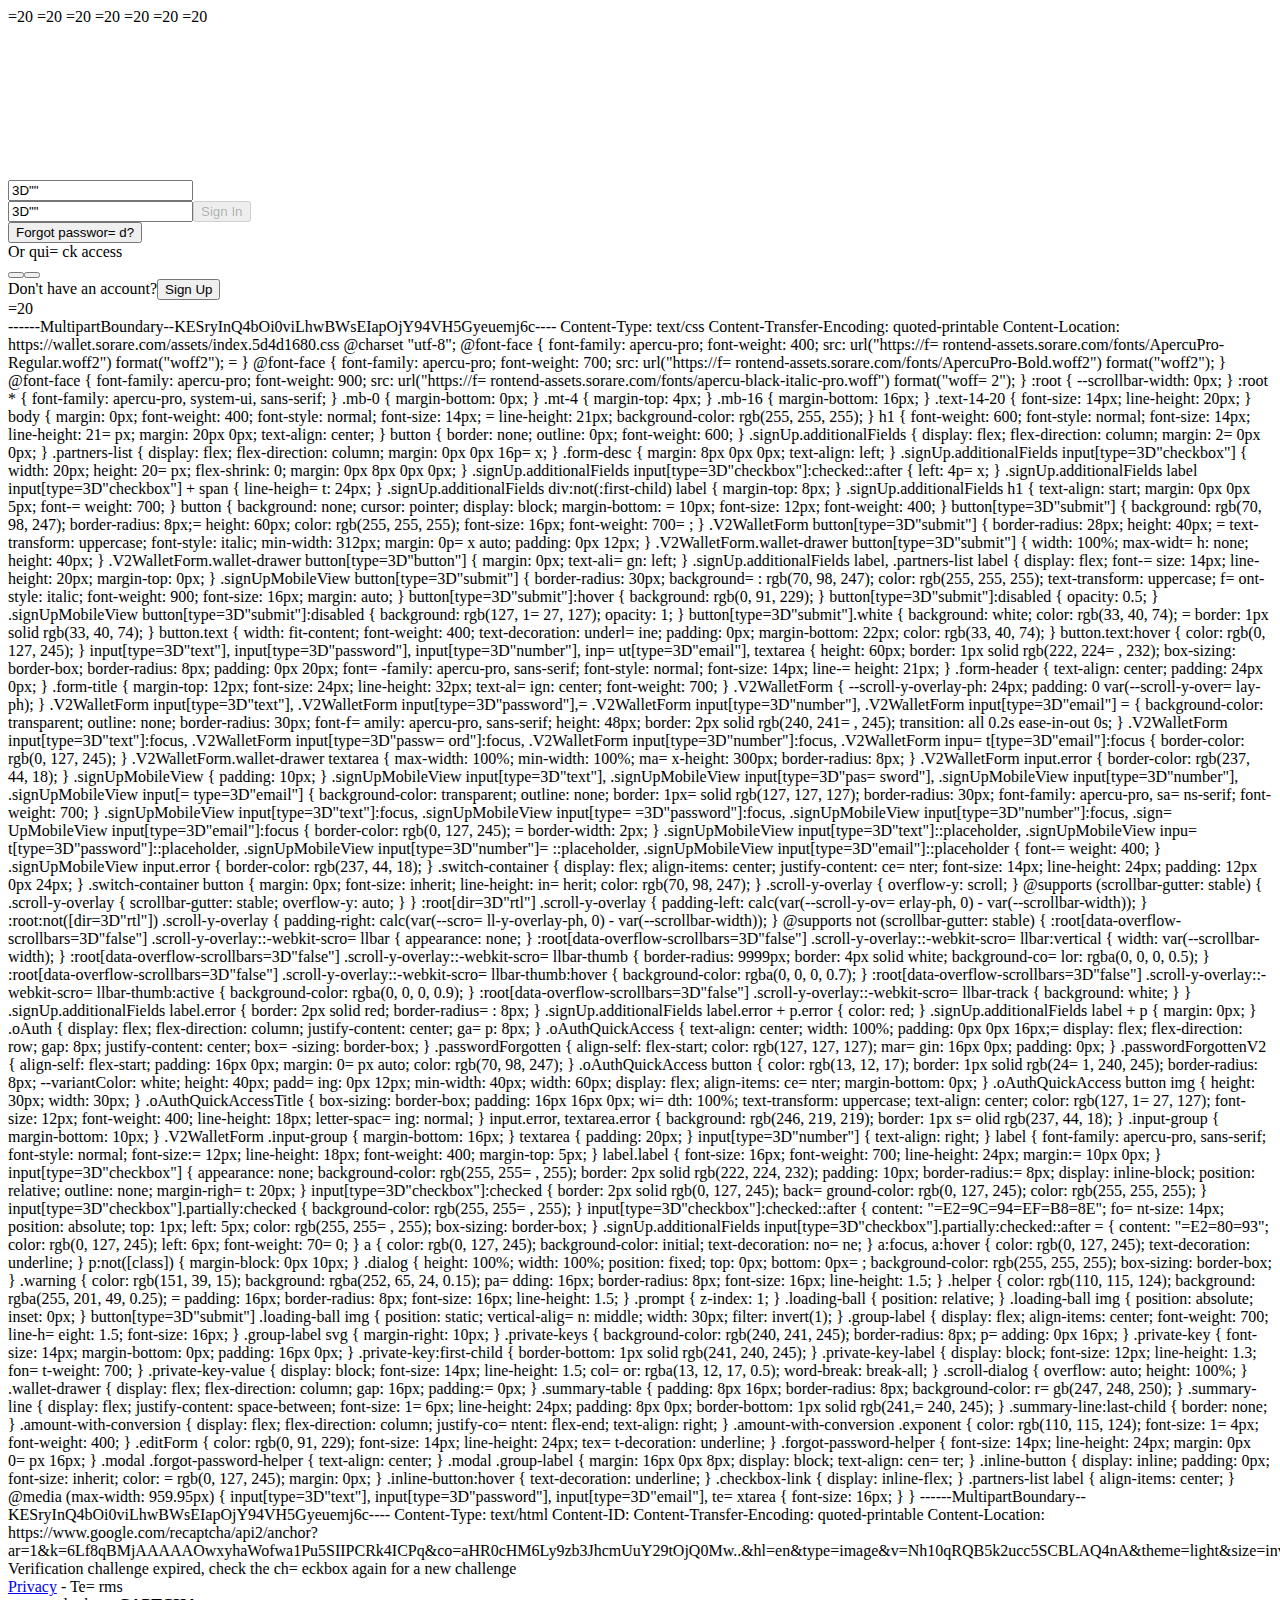
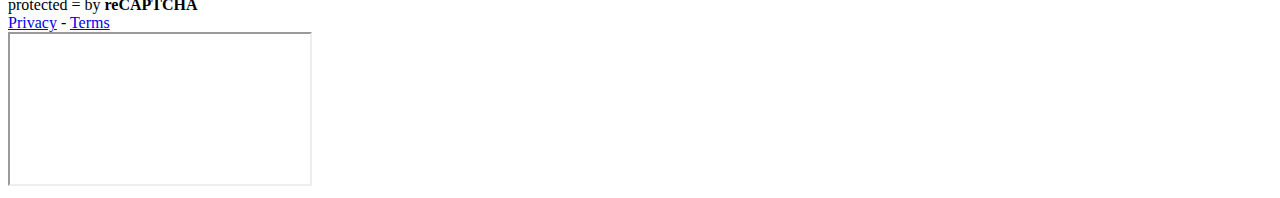
==== index2.html @ 36b83455 "Add files via upload" ====
<!DOCTYPE html>
<html lang=3D"en-GB" dir=3D"ltr" style=3D"--vh:11.43px;"><he=
ad><meta http-equiv=3D"Content-Type" content=3D"text/html; charset=3DUTF-8"=
><link rel=3D"stylesheet" type=3D"text/css" href=3D"cid:css-989dcd2b-2aac-4=
8e5-a61a-8f7d39714a83@mhtml.blink" /><link rel=3D"stylesheet" type=3D"text/=
css" href=3D"cid:css-973ada3a-a1ad-4461-8ff3-0f4fab47ec74@mhtml.blink" /><l=
ink rel=3D"stylesheet" type=3D"text/css" href=3D"cid:css-c866a286-22ba-431c=
-bf99-4207fb88dcda@mhtml.blink" /><link rel=3D"stylesheet" type=3D"text/css=
" href=3D"cid:css-a6ec35f8-0056-4e08-b848-b21e362cb95a@mhtml.blink" /><link=
 rel=3D"stylesheet" type=3D"text/css" href=3D"cid:css-1017454c-294b-431b-b7=
14-a8c47d56b1e8@mhtml.blink" /><link rel=3D"stylesheet" type=3D"text/css" h=
ref=3D"cid:css-e006e0cd-6b68-4758-9523-17ba87e74c17@mhtml.blink" /><link re=
l=3D"stylesheet" type=3D"text/css" href=3D"cid:css-471bb33d-049c-4264-8018-=
90b0bdefb972@mhtml.blink" /><link rel=3D"stylesheet" type=3D"text/css" href=
=3D"cid:css-840e55b8-c5df-4c5f-8338-2852a7fd6edb@mhtml.blink" /><link rel=
=3D"stylesheet" type=3D"text/css" href=3D"cid:css-c0c1eee6-9917-4dae-9c4f-4=
f3b05030eb0@mhtml.blink" /><link rel=3D"stylesheet" type=3D"text/css" href=
=3D"cid:css-0afdabfe-581e-4727-a90d-df346ba3d474@mhtml.blink" /><link rel=
=3D"stylesheet" type=3D"text/css" href=3D"cid:css-791a9c01-9abb-4dd9-9897-7=
62012e18f9c@mhtml.blink" /><link rel=3D"stylesheet" type=3D"text/css" href=
=3D"cid:css-48cf956e-f036-449e-b9c9-7a01ac062e07@mhtml.blink" /><link rel=
=3D"stylesheet" type=3D"text/css" href=3D"cid:css-e6f99b59-41fc-4da0-b835-9=
b0e96912c32@mhtml.blink" /><link rel=3D"stylesheet" type=3D"text/css" href=
=3D"cid:css-76515c2f-69c9-412c-9554-7dfb2c7f457f@mhtml.blink" /><link rel=
=3D"stylesheet" type=3D"text/css" href=3D"cid:css-c5ad3ace-909e-43d4-8c6b-8=
3e466bd21fc@mhtml.blink" /><link rel=3D"stylesheet" type=3D"text/css" href=
=3D"cid:css-81d0580d-b62d-4116-9629-f9f71efdcaf8@mhtml.blink" /><link rel=
=3D"stylesheet" type=3D"text/css" href=3D"cid:css-67ea0b1d-09db-4769-b83b-2=
936d5ad56d0@mhtml.blink" /><link rel=3D"stylesheet" type=3D"text/css" href=
=3D"cid:css-526cb01e-c7ce-4446-b51f-758836493dc1@mhtml.blink" /><link rel=
=3D"stylesheet" type=3D"text/css" href=3D"cid:css-609b589b-c127-4f22-a16e-e=
4be6b03a5b5@mhtml.blink" /><link rel=3D"stylesheet" type=3D"text/css" href=
=3D"cid:css-40c3336b-a3b9-41e3-a49c-ad782a129309@mhtml.blink" /><link rel=
=3D"stylesheet" type=3D"text/css" href=3D"cid:css-9b80699b-72e9-4ff1-bc15-d=
c9dc3aebfb1@mhtml.blink" /><link rel=3D"stylesheet" type=3D"text/css" href=
=3D"cid:css-a82599a7-7259-4e53-addb-a26d237a82ee@mhtml.blink" /><link rel=
=3D"stylesheet" type=3D"text/css" href=3D"cid:css-7a1d98c1-723a-4a45-8393-e=
482ee39baaa@mhtml.blink" /><link rel=3D"stylesheet" type=3D"text/css" href=
=3D"cid:css-55483ab4-f9d5-4966-8f43-3fd1da24e630@mhtml.blink" /><link rel=
=3D"stylesheet" type=3D"text/css" href=3D"cid:css-78761925-2b68-47ff-8422-e=
4a9b4a2c855@mhtml.blink" /><link rel=3D"stylesheet" type=3D"text/css" href=
=3D"cid:css-21a106a9-473f-4206-b8c5-0569abdff3e4@mhtml.blink" /><link rel=
=3D"stylesheet" type=3D"text/css" href=3D"cid:css-0eb9260f-3d80-4abf-9362-3=
aad8cc10eb4@mhtml.blink" /><link rel=3D"stylesheet" type=3D"text/css" href=
=3D"cid:css-f5eeab39-1b4b-4dc5-ab15-80ef66d484e3@mhtml.blink" /><link rel=
=3D"stylesheet" type=3D"text/css" href=3D"cid:css-2c2bab6b-9ccd-41d0-808d-c=
f30e8e49445@mhtml.blink" /><link rel=3D"stylesheet" type=3D"text/css" href=
=3D"cid:css-0f391cda-82ab-4a60-94ce-ffd95456d96f@mhtml.blink" /><link rel=
=3D"stylesheet" type=3D"text/css" href=3D"cid:css-f6fc78c1-a094-47b8-9bc9-e=
6b11f1d6de6@mhtml.blink" /><!--mui-inject-first-->
 =20
  <meta name=3D"viewport" content=3D"width=3Ddevice-width, initial-scale=3D=
1, shrink-to-fit=3Dno">
  <link rel=3D"apple-touch-icon" sizes=3D"180x180" href=3D"https://sorare.c=
om/favicons/apple-touch-icon.png">
  <link rel=3D"icon" type=3D"image/png" sizes=3D"32x32" href=3D"data:image/=
png;base64,iVBORw0KGgoAAAANSUhEUgAAACAAAAAgCAYAAABzenr0AAAAAXNSR0IArs4c6QAA=
BMlJREFUWEedV11oHFUYPWeTLcjuMDMbqIJBLSJqwQd/QEG0RfGhiFZoaaERWmgF2z5IFQ0iCmr=
BP7AixJ/agpQYqBgKWhtFKTSlWLDWhz4VDVVZIVbizLBZhGR3PvmWO8vNzczu4j7uvfe7534/55=
whBviNjo5e02g0bif5BIANAO4AEDpHIwBzAM6KyEnP836o1+v/9gvPPhvKvu8/AGA3gIdIXtcvo=
FmPROQ8gKOe553qBaQQwMjIyPXtdvs5ALtyXmvjWAKwpgCYrn0tIgeTJLmYtycXQBiG94vIewDu=
yUnzJQA/kfwlTdOrZj0geaOI6P47czI1JyLjSZJMuyBWAfB9X1N9GMDN1mZN6fFSqTRZqVQuFqX=
U6ZWdAG5wYjyfJMlRG8QKAL7v31UqlaZE5FZr06yIvJokyVkAywP2AGq12vp2u/0Sya1WifQhT9=
mZ6AKoVCrXlsvlzwE8mF0iIlPDw8MvLCws/DnoxfY+zcji4uKLAMYtEFqObVlPdAEEQfAagJfty=
0nuj+M4/j+XW2fKQRBoXBvEiWq1Oqal7ADQ1Gu3Ws1zwaC8UnR5EARBHMfNQcpieuMIyR0m3pKI=
7NBSdAAEQfAugANmcRHAWBzHXxZdngUEcNptqqIz2hNpms5kjSkiM57nbaHv++tKpdKM1Xjd9BQ=
F04yR/F7XReQtkh8PUiqnzNqQWxmG4ZMioqOhZNJNTY+6l8MwnNBuztIJ4AzJY2manvM8b75er7=
fM2oqpySn1IQVwOAtG8nKpVHq4V9cbwB8CqDoglfXmAfwmIk0d5yiKJt2paDQa0yQ3mf8vMAiCH=
y3GOxHH8faCxtKXb0/T9J0BNCEi+VgURefcTLplUAC/W4x1KI7jZ51D5VqtdkuapnsG0IXOUeWP=
JElUQ1YRl+/7u0keye5QAP9YYvN6HMev2ACMKE3ZBNWPF0jui6JIy7Tq5/v+FpIaryNgfQHoph7=
ilHeHNvKmJElO9wDwhZ2BXzPhEZGPkiTZW3AwTyfyti6KyIYi+Q3DcK+IfGADOGOl97tqtbq5SO=
3c9BWUomcGHNKLtAQ2C/4hIhuTJMmlYMOA9hjlYijqASNO31gPnlUAjwP4LJtrEdnTi17dLlbyM=
vOfmZO1JL+Nomi/OwWml76ym55Ghk9aXDALYHMRtTo0PEPyuIhcIqmmFENDQ5VWq7UmJ4vqL98n=
+bQZVSWtRzM1HCf5ZkatIrKvKAs6lq1W6229OI5jFZeBTIpxWtr9HTedcUUGwBWkFabBLbTWchD=
LnZ3L4ZKOEOmodg2JGQ81opnDVSu2q6gh+5FRtq6+QUQmLC+gS8q4alCWuwByTINuVBAHima6Hw=
irXJkR0SMrzI5rSteR/NShXS3HGySnB9F8vcGM2yPG4tnWfo7kTlukVtly41yUx7vm1IzaeRE5p=
i7IaL772VUeGRlZ22q17iM5BkABdCVbpT5NU23uFRSd+2GiLgnAQcdS6+Oymb8sIvqav00Z9KKb=
SK4XET3rfikVlrLw00zT2Gw2VVKfcb4T+pW+uy4i8yQ/WV5enmg2m3/lHez3caqOWV+0zWTjthw=
n5MZdInlFRE6JyGS/Bu4LIItuGPNeABsB3K0pB+CZ9QaAqyR/1slRbzjo+P4HYmecw1+cX44AAA=
AASUVORK5CYII=3D" src=3D"[data-uri]">
  <link rel=3D"icon" type=3D"image/png" sizes=3D"16x16" href=3D"data:image/=
png;base64,iVBORw0KGgoAAAANSUhEUgAAABAAAAAQCAYAAAAf8/9hAAAAAXNSR0IArs4c6QAA=
Aj1JREFUOE9lkz1oVEEQx39z95IgIdy+I42FoFUKBYVgo6DGxsbCwlQJokRIsDCFiIVfYCU2foB=
iChNEg4KgKKhEBEFUhGAriqCCiCiHu48YokfeG5ljXzjPV+2b2f3Nf/47K/z79TjndgEHgW1ALa=
Z/Aa9FZNp7fxf4Ux6TctHf3786z/PTqjoSY2+BD3G9FtgArALuACdCCJ8t1wLY4eXl5SnAqs+p6=
oVKpfLGe59ZPk3TmoisL4riEDAMzAOjBjGAyT4HHAYuicip8mBHe/Zre48Dx0xJCGFMarXaThGx=
vuZFZG971aIoBrMse9nec4RcMyUisl+cczejrOEQwoOyagTfAm4DMyLyyXv/22D1en1LURSPWkW=
dcx9FpNlsNrcvLi5+N0BfX99AtVq1Klsj8IcZmuf52MLCwnvzRFUfAhsNYFfyPISw2+hWuVKpXF=
HVgQ4PnpZ7LB6Vj/wHcM7ZlZ0H9rQDRGTKez9RxlYAaZq+s2C1Wh1qNBrf2lp4DKxrg8yGEEbLa=
1XVJ8CApGl6VVUPqOpolmU2JK3P4sAOVbW5+AL4LMvM8FabInIfeCbR0XtmUpIkw6UK59ymPM+X=
zLT2VqKBN4AhYKQ1ic65M8BJYDZJkqMlpHOQ4mHbOyEiM977yRYgJi6XY6qqF7u6ul40Go2flu/=
t7XXd3d2bVXUyPrK5JEnGrdDKY4qQI8C4ibLBib0jImtU1QxdAq4nSXK2VLkCiHJ76vX6oKruiw=
aWt/AVeKWq052j/RctwRGmFJ2AGQAAAABJRU5ErkJggg=3D=3D" src=3D"data:image/png;b=
ase64,iVBORw0KGgoAAAANSUhEUgAAABAAAAAQCAYAAAAf8/9hAAAAAXNSR0IArs4c6QAAAj1JR=
EFUOE9lkz1oVEEQx39z95IgIdy+I42FoFUKBYVgo6DGxsbCwlQJokRIsDCFiIVfYCU2foBiChNE=
g4KgKKhEBEFUhGAriqCCiCiHu48YokfeG5ljXzjPV+2b2f3Nf/47K/z79TjndgEHgW1ALaZ/Aa9=
FZNp7fxf4Ux6TctHf3786z/PTqjoSY2+BD3G9FtgArALuACdCCJ8t1wLY4eXl5SnAqs+p6oVKpf=
LGe59ZPk3TmoisL4riEDAMzAOjBjGAyT4HHAYuicip8mBHe/Zre48Dx0xJCGFMarXaThGxvuZFZ=
G971aIoBrMse9nec4RcMyUisl+cczejrOEQwoOyagTfAm4DMyLyyXv/22D1en1LURSPWkWdcx9F=
pNlsNrcvLi5+N0BfX99AtVq1Klsj8IcZmuf52MLCwnvzRFUfAhsNYFfyPISw2+hWuVKpXFHVgQ4=
PnpZ7LB6Vj/wHcM7ZlZ0H9rQDRGTKez9RxlYAaZq+s2C1Wh1qNBrf2lp4DKxrg8yGEEbLa1XVJ8=
CApGl6VVUPqOpolmU2JK3P4sAOVbW5+AL4LMvM8FabInIfeCbR0XtmUpIkw6UK59ymPM+XzLT2V=
qKBN4AhYKQ1ic65M8BJYDZJkqMlpHOQ4mHbOyEiM977yRYgJi6XY6qqF7u6ul40Go2flu/t7XXd=
3d2bVXUyPrK5JEnGrdDKY4qQI8C4ibLBib0jImtU1QxdAq4nSXK2VLkCiHJ76vX6oKruiwaWt/A=
VeKWq052j/RctwRGmFJ2AGQAAAABJRU5ErkJggg=3D=3D">
  <link rel=3D"manifest" href=3D"https://sorare.com/manifest.webmanifest">
  <link rel=3D"mask-icon" href=3D"https://sorare.com/favicons/safari-pinned=
-tab.svg" color=3D"#5bbad5">
  <link rel=3D"shortcut icon" href=3D"[data-uri]" type=
=3D"image/png" src=3D"[data-uri]">
  <meta name=3D"theme-color" content=3D"#141414">
  <meta name=3D"msapplication-TileColor" content=3D"#2d89ef">
  <meta name=3D"msapplication-config" content=3D"/favicons/browserconfig.xm=
l">
  <meta name=3D"theme-color" content=3D"#ffffff">

  <link rel=3D"dns-prefetch" href=3D"https://s3.eu-west-3.amazonaws.com/">
  <link rel=3D"dns-prefetch" href=3D"https://fonts.googleapis.com/">
 =20

  <!-- https://segment.com/docs/sources/website/analytics.js/quickstart/ --=
>
  <!-- Updated for https://github.com/segmentio/consent-manager -->
 =20
 =20
 =20

  <title>The free-to-play NFT Fantasy Football Game - Sorare: Football</tit=
le>
 =20
  <meta property=3D"twitter:site" content=3D"@sorare">
 =20
 =20
  <meta property=3D"og:image" content=3D"https://frontend-assets.sorare.com=
/meta/social-picture-2022.png" data-react-helmet=3D"true">
 =20
  <meta name=3D"twitter:card" content=3D"summary_large_image">
 =20
  <link rel=3D"modulepreload" crossorigin=3D"" href=3D"https://sorare.com/a=
ssets/vendor.f364e6ef.js">
  <link rel=3D"stylesheet" href=3D"https://sorare.com/assets/index.4e5ee404=
.css">
<link rel=3D"modulepreload" as=3D"script" crossorigin=3D"" href=3D"https://=
sorare.com/assets/index.6a7b9ab2.js"><link rel=3D"modulepreload" as=3D"scri=
pt" crossorigin=3D"" href=3D"https://sorare.com/assets/Provider.7a847f58.js=
"><link rel=3D"modulepreload" as=3D"script" crossorigin=3D"" href=3D"https:=
//sorare.com/assets/web3.0bcddd35.js"><meta property=3D"twitter:site" conte=
nt=3D"@sorare" data-react-helmet=3D"true"><meta property=3D"og:url" content=
=3D"https://sorare.com/football" data-react-helmet=3D"true"><link rel=3D"mo=
dulepreload" as=3D"script" crossorigin=3D"" href=3D"https://sorare.com/asse=
ts/Provider.f83865fe.js"><link rel=3D"modulepreload" as=3D"script" crossori=
gin=3D"" href=3D"https://sorare.com/assets/index.a7242b53.js"><link rel=3D"=
modulepreload" as=3D"script" crossorigin=3D"" href=3D"https://sorare.com/as=
sets/main.ec8c87b1.js"><link rel=3D"modulepreload" as=3D"script" crossorigi=
n=3D"" href=3D"https://sorare.com/assets/Provider.026bbe2c.js"><link rel=3D=
"modulepreload" as=3D"script" crossorigin=3D"" href=3D"https://sorare.com/a=
ssets/index.08e4188e.js"><link rel=3D"modulepreload" as=3D"script" crossori=
gin=3D"" href=3D"https://sorare.com/assets/Ineligible.0cf409f0.js"><link re=
l=3D"modulepreload" as=3D"script" crossorigin=3D"" href=3D"https://sorare.c=
om/assets/index.235c4a6f.js"><link rel=3D"modulepreload" as=3D"script" cros=
sorigin=3D"" href=3D"https://sorare.com/assets/utils.aa33aa41.js"><link rel=
=3D"modulepreload" as=3D"script" crossorigin=3D"" href=3D"https://sorare.co=
m/assets/index.15e296e2.js"><link rel=3D"modulepreload" as=3D"script" cross=
origin=3D"" href=3D"https://sorare.com/assets/Clock.a57d9b32.js"><link rel=
=3D"modulepreload" as=3D"script" crossorigin=3D"" href=3D"https://sorare.co=
m/assets/index.08e80efa.js"><link rel=3D"modulepreload" as=3D"script" cross=
origin=3D"" href=3D"https://sorare.com/assets/index.93c5feef.js"><link rel=
=3D"modulepreload" as=3D"script" crossorigin=3D"" href=3D"https://sorare.co=
m/assets/index.215d1a27.js"><link rel=3D"modulepreload" as=3D"script" cross=
origin=3D"" href=3D"https://sorare.com/assets/wallet.6032e06e.js"><link rel=
=3D"modulepreload" as=3D"script" crossorigin=3D"" href=3D"https://sorare.co=
m/assets/AppRouter.bf4710dc.js"><link rel=3D"modulepreload" as=3D"script" c=
rossorigin=3D"" href=3D"https://sorare.com/assets/index.707b7c8f.js"><link =
rel=3D"modulepreload" as=3D"script" crossorigin=3D"" href=3D"https://sorare=
.com/assets/index.8bad3170.js"><link rel=3D"modulepreload" as=3D"script" cr=
ossorigin=3D"" href=3D"https://sorare.com/assets/index.0eca3e09.js"><link r=
el=3D"modulepreload" as=3D"script" crossorigin=3D"" href=3D"https://sorare.=
com/assets/index.3cab5f94.js"><link rel=3D"modulepreload" as=3D"script" cro=
ssorigin=3D"" href=3D"https://sorare.com/assets/index.74010ca9.js"><link re=
l=3D"modulepreload" as=3D"script" crossorigin=3D"" href=3D"https://sorare.c=
om/assets/index.bd9cbbaf.js"><link rel=3D"modulepreload" as=3D"script" cros=
sorigin=3D"" href=3D"https://sorare.com/assets/index.6c603e8c.js"><link rel=
=3D"modulepreload" as=3D"script" crossorigin=3D"" href=3D"https://sorare.co=
m/assets/ChevronRightBold.ccf14c27.js"><link rel=3D"modulepreload" as=3D"sc=
ript" crossorigin=3D"" href=3D"https://sorare.com/assets/index.de0d0489.js"=
><link rel=3D"modulepreload" as=3D"script" crossorigin=3D"" href=3D"https:/=
/sorare.com/assets/index.775ba094.js"><link rel=3D"modulepreload" as=3D"scr=
ipt" crossorigin=3D"" href=3D"https://sorare.com/assets/index.0743ce54.js">=
<link rel=3D"modulepreload" as=3D"script" crossorigin=3D"" href=3D"https://=
sorare.com/assets/index.7a154b12.js"><link rel=3D"modulepreload" as=3D"scri=
pt" crossorigin=3D"" href=3D"https://sorare.com/assets/index.908307d8.js"><=
link rel=3D"modulepreload" as=3D"script" crossorigin=3D"" href=3D"https://s=
orare.com/assets/index.682d29e0.js"><link rel=3D"modulepreload" as=3D"scrip=
t" crossorigin=3D"" href=3D"https://sorare.com/assets/index.0b47e2bb.js"><l=
ink rel=3D"modulepreload" as=3D"script" crossorigin=3D"" href=3D"https://so=
rare.com/assets/index.23a8fe81.js"><link rel=3D"stylesheet" href=3D"https:/=
/sorare.com/assets/index.08893557.css"><link rel=3D"modulepreload" as=3D"sc=
ript" crossorigin=3D"" href=3D"https://sorare.com/assets/ResizeObserver.es.=
7cac91f8.js"><link rel=3D"modulepreload" as=3D"script" crossorigin=3D"" hre=
f=3D"https://sorare.com/assets/index.4e428aa0.js"><link rel=3D"modulepreloa=
d" as=3D"script" crossorigin=3D"" href=3D"https://sorare.com/assets/index.4=
039611e.js"><link rel=3D"modulepreload" as=3D"script" crossorigin=3D"" href=
=3D"https://sorare.com/assets/private-league.5152092e.js"><meta name=3D"des=
cription" content=3D"Collect, play and win officially licensed digital Card=
s featuring the world=E2=80=99s best Football players from the best leagues=
 including the Premier League, LaLiga Santander and much more!" data-react-=
helmet=3D"true"><meta property=3D"og:title" content=3D"The free-to-play NFT=
 Fantasy Football Game - Sorare: Football" data-react-helmet=3D"true"><meta=
 property=3D"og:description" content=3D"Collect, play and win officially li=
censed digital Cards featuring the world=E2=80=99s best Football players fr=
om the best leagues including the Premier League, LaLiga Santander and much=
 more!" data-react-helmet=3D"true"></head>

<body style=3D"padding-right: 17px; overflow: hidden;">
  <div id=3D"root" aria-hidden=3D"true"><div><div><div class=3D"grecaptcha-=
badge" data-style=3D"bottomright" style=3D"width: 256px; height: 60px; disp=
lay: block; transition: right 0.3s ease 0s; position: fixed; bottom: 14px; =
right: -186px; box-shadow: gray 0px 0px 5px; border-radius: 2px; overflow: =
hidden;"><div class=3D"grecaptcha-logo"><iframe title=3D"reCAPTCHA" src=3D"=
cid:frame-F9B4B8BA9AEB793267CB008113D89460@mhtml.blink" width=3D"256" heigh=
t=3D"60" role=3D"presentation" name=3D"a-gvw5i3xf2f93" frameborder=3D"0" sc=
rolling=3D"no" sandbox=3D"allow-forms allow-popups allow-same-origin allow-=
scripts allow-top-navigation allow-modals allow-popups-to-escape-sandbox al=
low-storage-access-by-user-activation"></iframe></div><div class=3D"grecapt=
cha-error"></div><textarea id=3D"g-recaptcha-response" name=3D"g-recaptcha-=
response" class=3D"g-recaptcha-response" style=3D"width: 250px; height: 40p=
x; border: 1px solid rgb(193, 193, 193); margin: 10px 25px; padding: 0px; r=
esize: none; display: none;"></textarea></div><iframe style=3D"display: non=
e;"></iframe></div></div><svg aria-hidden=3D"true" style=3D"position: absol=
ute; display: block; height: 0px; width: 0px;"><linearGradient id=3D"svg-li=
mited-gradient" x1=3D"1" x2=3D"0.6" y1=3D"1" y2=3D"0"><stop offset=3D"0" st=
op-color=3D"#ae5e13"></stop><stop offset=3D"1" stop-color=3D"#dfad46"></sto=
p></linearGradient><linearGradient id=3D"svg-mix-gradient" x1=3D"1" x2=3D"0=
.6" y1=3D"1" y2=3D"0"><stop offset=3D"0" stop-color=3D"#391885"></stop><sto=
p offset=3D"1" stop-color=3D"#c43ba9"></stop></linearGradient><linearGradie=
nt id=3D"svg-rare-gradient" x1=3D"1" x2=3D"0.6" y1=3D"1" y2=3D"0"><stop off=
set=3D"0" stop-color=3D"#c22342"></stop><stop offset=3D"1" stop-color=3D"#f=
2412d"></stop></linearGradient><linearGradient id=3D"svg-super_rare-gradien=
t" x1=3D"1" x2=3D"0.6" y1=3D"1" y2=3D"0"><stop offset=3D"0" stop-color=3D"#=
366bf2"></stop><stop offset=3D"1" stop-color=3D"#6b49db"></stop></linearGra=
dient><linearGradient id=3D"svg-unique-gradient" x1=3D"1" x2=3D"0.6" y1=3D"=
1" y2=3D"0"><stop offset=3D"0" stop-color=3D"#171717"></stop><stop offset=
=3D"1" stop-color=3D"#4D4B49"></stop></linearGradient><linearGradient id=3D=
"svg-rookie-gradient" x1=3D"1" x2=3D"0.6" y1=3D"1" y2=3D"0"><stop offset=3D=
"0" stop-color=3D"#0d0c11"></stop></linearGradient><linearGradient id=3D"sv=
g-academy-gradient" x1=3D"1" x2=3D"0.6" y1=3D"1" y2=3D"0"><stop offset=3D"0=
" stop-color=3D"#0840d1"></stop><stop offset=3D"1" stop-color=3D"#00a3ff"><=
/stop></linearGradient><linearGradient id=3D"svg-rewards-1st-gradient" x1=
=3D"1" x2=3D"0.6" y1=3D"1" y2=3D"0"><stop offset=3D"0" stop-color=3D"#FFC93=
1"></stop><stop offset=3D"1" stop-color=3D"#FC7D22"></stop></linearGradient=
><linearGradient id=3D"svg-rewards-2nd-gradient" x1=3D"1" x2=3D"0.6" y1=3D"=
1" y2=3D"0"><stop offset=3D"0" stop-color=3D"#FFFFFF"></stop><stop offset=
=3D"1" stop-color=3D"#C0C0C0"></stop></linearGradient><linearGradient id=3D=
"svg-rewards-3rd-gradient" x1=3D"1" x2=3D"0.6" y1=3D"1" y2=3D"0"><stop offs=
et=3D"0" stop-color=3D"#EBA278"></stop><stop offset=3D"1" stop-color=3D"#DC=
A883"></stop></linearGradient><linearGradient id=3D"svg-special-reward-grad=
ient" gradientTransform=3D"rotate(100)"><stop offset=3D"0.01" stop-color=3D=
"var(--c-static-reward-200)"></stop><stop offset=3D"1" stop-color=3D"var(--=
c-static-reward-900)"></stop></linearGradient></svg><div style=3D""><sectio=
n class=3D"jss35"><header class=3D"sc-fWQKxP cthysb sc-caPbAK gOHlzV light-=
theme"><div id=3D"substicky-bar-portal"></div><div class=3D"sc-jRwbcX dBVSl=
f"><div class=3D"sc-dUipGc iPLYpG"><a title=3D"Sorare" class=3D"sc-eDZJfc h=
aJefL" href=3D"https://sorare.com/"><svg width=3D"34" height=3D"34" viewBox=
=3D"0 0 34 34" fill=3D"none" class=3D"sc-EJAja aOAGO" xmlns=3D"http://www.w=
3.org/2000/svg"><path d=3D"M15.4971 9.78677C16.4213 10.9386 17.6117 11.8484=
 18.9657 12.4378C20.3198 13.0271 21.7969 13.2784 23.2697 13.1699C23.329 13.=
1633 23.389 13.1738 23.4426 13.2001C23.4961 13.2264 23.5411 13.2674 23.5722=
 13.3184C23.6033 13.3694 23.6192 13.4281 23.618 13.4878C23.6169 13.5475 23.=
5987 13.6056 23.5657 13.6553C22.7562 14.8906 22.2592 16.3042 22.1174 17.774=
2C21.9756 19.2443 22.1933 20.7268 22.7517 22.094C22.7736 22.1481 22.7799 22=
.2073 22.7699 22.2648C22.76 22.3224 22.7343 22.376 22.6955 22.4197C22.6567 =
22.4634 22.6065 22.4954 22.5505 22.5121C22.4946 22.5288 22.4352 22.5296 22.=
3788 22.5143C20.9522 22.1245 19.452 22.0879 18.0081 22.4077C16.5642 22.7274=
 15.2199 23.3938 14.0912 24.3494C14.0461 24.3867 13.9915 24.4107 13.9336 24=
.4189C13.8757 24.4271 13.8167 24.4192 13.7631 24.3959C13.7095 24.3726 13.66=
34 24.3349 13.6298 24.287C13.5963 24.2391 13.5767 24.1828 13.5732 24.1245C1=
3.5018 22.6499 13.073 21.2148 12.3238 19.9428C11.5746 18.6707 10.5274 17.59=
99 9.27239 16.8224C9.22294 16.7912 9.18312 16.7468 9.15734 16.6943C9.13157 =
16.6418 9.1209 16.5831 9.12642 16.5249C9.13193 16.4666 9.15338 16.411 9.188=
56 16.3643C9.22374 16.3176 9.27128 16.2815 9.32572 16.26C10.7078 15.7374 11=
.942 14.8863 12.9218 13.7802C13.9016 12.6741 14.5975 11.3462 14.9495 9.9110=
8C14.9633 9.85443 14.9926 9.80276 15.0342 9.76186C15.0758 9.72096 15.1279 9=
.69245 15.1848 9.67954C15.2417 9.66663 15.301 9.66983 15.3562 9.68877C15.41=
14 9.70771 15.4602 9.74165 15.4971 9.78677Z" fill=3D"white"></path><path d=
=3D"M16.7825 3.76927C19.3993 3.76927 21.9573 4.54524 24.1331 5.99905C26.308=
9 7.45286 28.0047 9.51921 29.0061 11.9368C30.0075 14.3544 30.2696 17.0146 2=
9.759 19.5811C29.2485 22.1476 27.9883 24.5051 26.138 26.3555C24.2876 28.205=
8 21.9302 29.4659 19.3637 29.9764C16.7972 30.487 14.1369 30.2249 11.7193 29=
.2235C9.30175 28.2221 7.23546 26.5263 5.78165 24.3505C4.32784 22.1748 3.551=
76 19.6168 3.55176 17C3.55568 13.4922 4.95088 10.1292 7.43127 7.64877C9.911=
65 5.16839 13.2747 3.77319 16.7825 3.76927ZM16.7825 0.217407C13.4632 0.2174=
07 10.2185 1.20169 7.45858 3.04578C4.6987 4.88988 2.54774 7.51094 1.27751 1=
0.5776C0.00727314 13.6442 -0.32508 17.0186 0.322479 20.2741C0.970038 23.529=
6 2.56842 26.5199 4.91551 28.867C7.26259 31.2141 10.2529 32.8125 13.5084 33=
.4601C16.7639 34.1076 20.1383 33.7753 23.2049 32.505C26.2716 31.2348 28.892=
7 29.0837 30.7368 26.3239C32.5808 23.564 33.5651 20.3192 33.5651 17C33.5651=
 12.549 31.7969 8.28025 28.6495 5.13291C25.5022 1.98557 21.2335 0.217407 16=
.7825 0.217407Z" fill=3D"white"></path></svg><svg width=3D"80" height=3D"14=
" viewBox=3D"0 0 80 14" fill=3D"none" xmlns=3D"http://www.w3.org/2000/svg" =
class=3D"sc-jWgTtR pDHQu"><path d=3D"M0 9.58971H2.73602C2.73602 10.6535 3.7=
2032 11.5585 5.32189 11.5585C6.94014 11.5585 7.94112 10.844 7.94112 9.84373=
C7.94112 8.95462 7.19038 8.49419 6.13935 8.27191L4.23749 7.84324C1.61825 7.=
19228 0.417076 5.90624 0.417076 3.92162C0.417076 1.74647 2.48577 0 5.4053 0=
C7.80766 0 10.3935 1.20665 10.3935 4.001H7.57409C7.57409 3.03251 6.52306 2.=
36568 5.47203 2.36568C4.23749 2.36568 3.40334 3.08014 3.40334 4.001C3.40334=
 4.82661 4.22081 5.28704 5.08832 5.49344L7.22375 5.98563C10.2434 6.70009 10=
.894 8.47832 10.894 9.90725C10.894 12.4476 8.24141 13.94 5.35525 13.94C2.73=
602 13.94 0.0500491 12.3682 0 9.58971ZM12.212 6.92237C12.212 2.68321 15.581=
9 0 19.5859 0C23.5898 0 26.9764 2.68321 26.9764 6.92237C26.9764 11.1615 23.=
5731 13.94 19.5692 13.94C15.5653 13.94 12.212 11.1615 12.212 6.92237ZM24.02=
35 6.92237C24.0235 4.3503 21.9715 2.6197 19.5692 2.6197C17.1668 2.6197 15.1=
482 4.33442 15.1482 6.92237C15.1482 9.52619 17.1668 11.2727 19.5692 11.2727=
C21.9715 11.2727 24.0235 9.52619 24.0235 6.92237ZM38.1207 0.492188L37.6035 =
3.15952C36.9529 2.87374 36.2522 2.71497 35.5348 2.69909C32.9823 2.69909 31.=
7811 5.23941 31.7811 8.85936V13.6701H28.7949V0.301667H31.7811V3.30242C32.49=
85 0.952622 33.9166 0.015878 35.7183 0.015878C36.6693 9.65297e-07 37.6702 0=
.222279 38.1207 0.492188ZM53.3189 0.285789V13.6542H50.366V11.6537C49.4318 1=
3.1779 47.4131 13.94 45.528 13.94C41.7075 13.94 38.5545 11.1933 38.5545 6.9=
5412C38.5545 2.68321 41.7075 0 45.4946 0C47.4799 0 49.4318 0.74622 50.366 2=
.25453V0.269911H53.3189V0.285789ZM50.3493 6.92237C50.3493 4.23916 48.0304 2=
.65146 45.8616 2.65146C43.4593 2.65146 41.5073 4.39793 41.5073 6.92237C41.5=
073 9.41506 43.4593 11.2727 45.8616 11.2727C48.2473 11.2727 50.3493 9.62146=
 50.3493 6.92237ZM64.947 0.492188L64.4298 3.15952C63.7792 2.87374 63.0785 2=
.71497 62.3611 2.69909C59.8086 2.69909 58.6074 5.23941 58.6074 8.85936V13.6=
701H55.6379V0.301667H58.6241V3.30242C59.3415 0.952622 60.7595 0.015878 62.5=
613 0.015878C63.4956 9.65297e-07 64.4965 0.222279 64.947 0.492188ZM79.5446 =
8.09726H68.3503C68.734 10.2724 70.419 11.3362 72.7046 11.3362C74.3228 11.33=
62 75.8577 10.6852 76.6418 9.44681L78.9941 10.5582C77.7596 12.7969 75.2404 =
13.94 72.5544 13.94C68.5005 13.94 65.314 11.1615 65.314 6.92237C65.314 2.68=
321 68.5672 0 72.5544 0C76.5417 0 79.5947 2.68322 79.5947 6.89062C79.5947 7=
.27167 79.5613 7.66859 79.5446 8.09726ZM76.6585 5.84273C76.3915 3.74697 74.=
7566 2.60383 72.6045 2.60383C70.4524 2.60383 68.8174 3.63583 68.4004 5.8427=
3H76.6585Z" fill=3D"white"></path></svg></a><div class=3D"sc-hsWlPz hwzcIj"=
><button class=3D"MuiButtonBase-root-768 MuiButton-root-741 jss738 jss733 j=
ss736 jss731 forceNoBackground medium MuiButton-text-743" tabindex=3D"0" ty=
pe=3D"button"><span class=3D"MuiButton-label-742 jss740 jss734 jss737 jss73=
2"><svg aria-hidden=3D"true" focusable=3D"false" data-prefix=3D"far" data-i=
con=3D"magnifying-glass" class=3D"svg-inline--fa fa-magnifying-glass " role=
=3D"img" xmlns=3D"http://www.w3.org/2000/svg" viewBox=3D"0 0 512 512"><path=
 fill=3D"currentColor" d=3D"M504.1 471l-134-134C399.1 301.5 415.1 256.8 415=
.1 208c0-114.9-93.13-208-208-208S-.0002 93.13-.0002 208S93.12 416 207.1 416=
c48.79 0 93.55-16.91 129-45.04l134 134C475.7 509.7 481.9 512 488 512s12.28-=
2.344 16.97-7.031C514.3 495.6 514.3 480.4 504.1 471zM48 208c0-88.22 71.78-1=
60 160-160s160 71.78 160 160s-71.78 160-160 160S48 296.2 48 208z"></path></=
svg></span><span class=3D"MuiTouchRipple-root-769"></span></button><button =
class=3D"MuiButtonBase-root-768 MuiButton-root-741 jss738 white medium uppe=
rcase rounded MuiButton-text-743" tabindex=3D"0" type=3D"button"><span clas=
s=3D"MuiButton-label-742 jss740">Sign Up</span><span class=3D"MuiTouchRippl=
e-root-769"></span></button><button class=3D"MuiButtonBase-root-768 MuiButt=
on-root-741 jss738 blue medium uppercase rounded MuiButton-text-743" tabind=
ex=3D"0" type=3D"button"><span class=3D"MuiButton-label-742 jss740">Sign in=
</span><span class=3D"MuiTouchRipple-root-769"></span></button></div></div>=
</div></header><div class=3D"jss36 dark"><section><section class=3D"sc-cgFN=
HA iMapHH dark-theme"><section class=3D"sc-gVnjqf gXkyPN"><picture class=3D=
"sc-jgyNOb jBWwNn" style=3D"opacity: 1;"><source media=3D"(max-width: 600px=
)" srcset=3D"https://frontend-assets.sorare.com/home/sm/top-1.jpg"><source =
media=3D"(max-width: 960px)" srcset=3D"https://frontend-assets.sorare.com/h=
ome/md/top-1.jpg"><source media=3D"(max-width: 1280px)" srcset=3D"https://f=
rontend-assets.sorare.com/home/lg/top-1.jpg"><source media=3D"(max-width: 1=
920px)" srcset=3D"https://frontend-assets.sorare.com/home/xl/top-1.jpg"><so=
urce srcset=3D"https://frontend-assets.sorare.com/home/full/top-1.jpg"><img=
 src=3D"https://frontend-assets.sorare.com/home/xl/top-1.jpg" alt=3D""></pi=
cture><div class=3D"sc-jRwbcX sc-cVLQNM dBVSlf kQSjyH"><div class=3D"sc-kta=
QEB kvCzQD"><h1 class=3D"sc-bJjNXm cAuARh" style=3D"opacity: 1; transform: =
none;">Play with <strong>friends</strong></h1></div><div><a class=3D"MuiBut=
tonBase-root MuiButton-root jss92 black medium uppercase rounded MuiButton-=
text" tabindex=3D"0" role=3D"button" aria-disabled=3D"false" href=3D"https:=
//sorare.com/football/onboarding"><span class=3D"MuiButton-label jss94">Sta=
rt your journey</span><span class=3D"MuiTouchRipple-root"></span></a></div>=
</div></section><section class=3D"sc-jRwbcX dBVSlf"><header class=3D"sc-kNt=
SYm iBdOob"><h3 class=3D"sc-dkrFOg dXnlvB">Compete in the best leagues</h3>=
<p color=3D"var(--c-neutral-600)" class=3D"sc-gKPRtg gFSBHP" style=3D"color=
: var(--c-neutral-600);">Play one or multiple global leagues and become the=
 best Sorare: Football General Manager</p></header><div class=3D"sc-kPOpbv =
hKbZty"><a class=3D"sc-hYzpey hdHxru" href=3D"https://sorare.com/football/d=
raft/3-7-mar-2023-first_division-england-division-1"><img src=3D"https://fr=
ontend-assets.sorare.com/football/leagues-branding/yztkiy/logo.png" alt=3D"=
" width=3D"32" height=3D"32"><div><p class=3D"sc-pyfCe bBKKOE">Premier Leag=
ue</p><p color=3D"var(--c-neutral-600)" class=3D"sc-kDvujY sc-dMUtCB eZJVrl=
 kvhTSH" style=3D"color: var(--c-neutral-600);"><b><svg aria-hidden=3D"true=
" focusable=3D"false" data-prefix=3D"fas" data-icon=3D"users" class=3D"svg-=
inline--fa fa-users " role=3D"img" xmlns=3D"http://www.w3.org/2000/svg" vie=
wBox=3D"0 0 640 512"><path fill=3D"currentColor" d=3D"M319.9 320c57.41 0 10=
3.1-46.56 103.1-104c0-57.44-46.54-104-103.1-104c-57.41 0-103.1 46.56-103.1 =
104C215.9 273.4 262.5 320 319.9 320zM369.9 352H270.1C191.6 352 128 411.7 12=
8 485.3C128 500.1 140.7 512 156.4 512h327.2C499.3 512 512 500.1 512 485.3C5=
12 411.7 448.4 352 369.9 352zM512 160c44.18 0 80-35.82 80-80S556.2 0 512 0c=
-44.18 0-80 35.82-80 80S467.8 160 512 160zM183.9 216c0-5.449 .9824-10.63 1.=
609-15.91C174.6 194.1 162.6 192 149.9 192H88.08C39.44 192 0 233.8 0 285.3C0=
 295.6 7.887 304 17.62 304h199.5C196.7 280.2 183.9 249.7 183.9 216zM128 160=
c44.18 0 80-35.82 80-80S172.2 0 128 0C83.82 0 48 35.82 48 80S83.82 160 128 =
160zM551.9 192h-61.84c-12.8 0-24.88 3.037-35.86 8.24C454.8 205.5 455.8 210.=
6 455.8 216c0 33.71-12.78 64.21-33.16 88h199.7C632.1 304 640 295.6 640 285.=
3C640 233.8 600.6 192 551.9 192z"></path></svg> 71,297</b> Managers entered=
</p></div></a><a class=3D"sc-hYzpey hdHxru" href=3D"https://sorare.com/foot=
ball/draft/3-7-mar-2023-first_division-spain-division-1"><img src=3D"https:=
//frontend-assets.sorare.com/football/leagues-branding/laliga/logo.png" alt=
=3D"" width=3D"32" height=3D"32"><div><p class=3D"sc-pyfCe bBKKOE">LaLiga S=
antander</p><p color=3D"var(--c-neutral-600)" class=3D"sc-kDvujY sc-dMUtCB =
eZJVrl kvhTSH" style=3D"color: var(--c-neutral-600);"><b><svg aria-hidden=
=3D"true" focusable=3D"false" data-prefix=3D"fas" data-icon=3D"users" class=
=3D"svg-inline--fa fa-users " role=3D"img" xmlns=3D"http://www.w3.org/2000/=
svg" viewBox=3D"0 0 640 512"><path fill=3D"currentColor" d=3D"M319.9 320c57=
.41 0 103.1-46.56 103.1-104c0-57.44-46.54-104-103.1-104c-57.41 0-103.1 46.5=
6-103.1 104C215.9 273.4 262.5 320 319.9 320zM369.9 352H270.1C191.6 352 128 =
411.7 128 485.3C128 500.1 140.7 512 156.4 512h327.2C499.3 512 512 500.1 512=
 485.3C512 411.7 448.4 352 369.9 352zM512 160c44.18 0 80-35.82 80-80S556.2 =
0 512 0c-44.18 0-80 35.82-80 80S467.8 160 512 160zM183.9 216c0-5.449 .9824-=
10.63 1.609-15.91C174.6 194.1 162.6 192 149.9 192H88.08C39.44 192 0 233.8 0=
 285.3C0 295.6 7.887 304 17.62 304h199.5C196.7 280.2 183.9 249.7 183.9 216z=
M128 160c44.18 0 80-35.82 80-80S172.2 0 128 0C83.82 0 48 35.82 48 80S83.82 =
160 128 160zM551.9 192h-61.84c-12.8 0-24.88 3.037-35.86 8.24C454.8 205.5 45=
5.8 210.6 455.8 216c0 33.71-12.78 64.21-33.16 88h199.7C632.1 304 640 295.6 =
640 285.3C640 233.8 600.6 192 551.9 192z"></path></svg> 53,523</b> Managers=
 entered</p></div></a><a class=3D"sc-hYzpey hdHxru" href=3D"https://sorare.=
com/football/draft/3-7-mar-2023-first_division-germany-division-1"><img src=
=3D"https://frontend-assets.sorare.com/football/leagues-branding/bundesliga=
/logo.png" alt=3D"" width=3D"32" height=3D"32"><div><p class=3D"sc-pyfCe bB=
KKOE">Bundesliga</p><p color=3D"var(--c-neutral-600)" class=3D"sc-kDvujY sc=
-dMUtCB eZJVrl kvhTSH" style=3D"color: var(--c-neutral-600);"><b><svg aria-=
hidden=3D"true" focusable=3D"false" data-prefix=3D"fas" data-icon=3D"users"=
 class=3D"svg-inline--fa fa-users " role=3D"img" xmlns=3D"http://www.w3.org=
/2000/svg" viewBox=3D"0 0 640 512"><path fill=3D"currentColor" d=3D"M319.9 =
320c57.41 0 103.1-46.56 103.1-104c0-57.44-46.54-104-103.1-104c-57.41 0-103.=
1 46.56-103.1 104C215.9 273.4 262.5 320 319.9 320zM369.9 352H270.1C191.6 35=
2 128 411.7 128 485.3C128 500.1 140.7 512 156.4 512h327.2C499.3 512 512 500=
.1 512 485.3C512 411.7 448.4 352 369.9 352zM512 160c44.18 0 80-35.82 80-80S=
556.2 0 512 0c-44.18 0-80 35.82-80 80S467.8 160 512 160zM183.9 216c0-5.449 =
.9824-10.63 1.609-15.91C174.6 194.1 162.6 192 149.9 192H88.08C39.44 192 0 2=
33.8 0 285.3C0 295.6 7.887 304 17.62 304h199.5C196.7 280.2 183.9 249.7 183.=
9 216zM128 160c44.18 0 80-35.82 80-80S172.2 0 128 0C83.82 0 48 35.82 48 80S=
83.82 160 128 160zM551.9 192h-61.84c-12.8 0-24.88 3.037-35.86 8.24C454.8 20=
5.5 455.8 210.6 455.8 216c0 33.71-12.78 64.21-33.16 88h199.7C632.1 304 640 =
295.6 640 285.3C640 233.8 600.6 192 551.9 192z"></path></svg> 50,415</b> Ma=
nagers entered</p></div></a><a class=3D"sc-hYzpey hdHxru" href=3D"https://s=
orare.com/football/draft/3-7-mar-2023-first_division-italy-division-1"><img=
 src=3D"https://frontend-assets.sorare.com/football/leagues-branding/serie-=
a/logo.png" alt=3D"" width=3D"32" height=3D"32"><div><p class=3D"sc-pyfCe b=
BKKOE">Serie A</p><p color=3D"var(--c-neutral-600)" class=3D"sc-kDvujY sc-d=
MUtCB eZJVrl kvhTSH" style=3D"color: var(--c-neutral-600);"><b><svg aria-hi=
dden=3D"true" focusable=3D"false" data-prefix=3D"fas" data-icon=3D"users" c=
lass=3D"svg-inline--fa fa-users " role=3D"img" xmlns=3D"http://www.w3.org/2=
000/svg" viewBox=3D"0 0 640 512"><path fill=3D"currentColor" d=3D"M319.9 32=
0c57.41 0 103.1-46.56 103.1-104c0-57.44-46.54-104-103.1-104c-57.41 0-103.1 =
46.56-103.1 104C215.9 273.4 262.5 320 319.9 320zM369.9 352H270.1C191.6 352 =
128 411.7 128 485.3C128 500.1 140.7 512 156.4 512h327.2C499.3 512 512 500.1=
 512 485.3C512 411.7 448.4 352 369.9 352zM512 160c44.18 0 80-35.82 80-80S55=
6.2 0 512 0c-44.18 0-80 35.82-80 80S467.8 160 512 160zM183.9 216c0-5.449 .9=
824-10.63 1.609-15.91C174.6 194.1 162.6 192 149.9 192H88.08C39.44 192 0 233=
.8 0 285.3C0 295.6 7.887 304 17.62 304h199.5C196.7 280.2 183.9 249.7 183.9 =
216zM128 160c44.18 0 80-35.82 80-80S172.2 0 128 0C83.82 0 48 35.82 48 80S83=
.82 160 128 160zM551.9 192h-61.84c-12.8 0-24.88 3.037-35.86 8.24C454.8 205.=
5 455.8 210.6 455.8 216c0 33.71-12.78 64.21-33.16 88h199.7C632.1 304 640 29=
5.6 640 285.3C640 233.8 600.6 192 551.9 192z"></path></svg> 49,166</b> Mana=
gers entered</p></div></a><a class=3D"sc-hYzpey hdHxru" href=3D"https://sor=
are.com/football/draft/3-7-mar-2023-first_division-france-division-1"><img =
src=3D"https://frontend-assets.sorare.com/football/leagues-branding/french-=
league/logo.png" alt=3D"" width=3D"32" height=3D"32"><div><p class=3D"sc-py=
fCe bBKKOE">French League 1</p><p color=3D"var(--c-neutral-600)" class=3D"s=
c-kDvujY sc-dMUtCB eZJVrl kvhTSH" style=3D"color: var(--c-neutral-600);"><b=
><svg aria-hidden=3D"true" focusable=3D"false" data-prefix=3D"fas" data-ico=
n=3D"users" class=3D"svg-inline--fa fa-users " role=3D"img" xmlns=3D"http:/=
/www.w3.org/2000/svg" viewBox=3D"0 0 640 512"><path fill=3D"currentColor" d=
=3D"M319.9 320c57.41 0 103.1-46.56 103.1-104c0-57.44-46.54-104-103.1-104c-5=
7.41 0-103.1 46.56-103.1 104C215.9 273.4 262.5 320 319.9 320zM369.9 352H270=
.1C191.6 352 128 411.7 128 485.3C128 500.1 140.7 512 156.4 512h327.2C499.3 =
512 512 500.1 512 485.3C512 411.7 448.4 352 369.9 352zM512 160c44.18 0 80-3=
5.82 80-80S556.2 0 512 0c-44.18 0-80 35.82-80 80S467.8 160 512 160zM183.9 2=
16c0-5.449 .9824-10.63 1.609-15.91C174.6 194.1 162.6 192 149.9 192H88.08C39=
.44 192 0 233.8 0 285.3C0 295.6 7.887 304 17.62 304h199.5C196.7 280.2 183.9=
 249.7 183.9 216zM128 160c44.18 0 80-35.82 80-80S172.2 0 128 0C83.82 0 48 3=
5.82 48 80S83.82 160 128 160zM551.9 192h-61.84c-12.8 0-24.88 3.037-35.86 8.=
24C454.8 205.5 455.8 210.6 455.8 216c0 33.71-12.78 64.21-33.16 88h199.7C632=
.1 304 640 295.6 640 285.3C640 233.8 600.6 192 551.9 192z"></path></svg> 49=
,040</b> Managers entered</p></div></a></div><footer class=3D"sc-jDUNyp gDd=
YGJ"><a href=3D"https://sorare.com/football/onboarding"><p color=3D"var(--c=
-neutral-1000)" class=3D"sc-pyfCe bBKKOE" style=3D"color: var(--c-neutral-1=
000);">+32 more leagues</p></a></footer></section><section class=3D"sc-jRwb=
cX dBVSlf"><header class=3D"sc-kNtSYm iBdOob"><h3 class=3D"sc-dkrFOg dXnlvB=
">Win exclusive digital and physical rewards</h3><p color=3D"var(--c-neutra=
l-600)" class=3D"sc-gKPRtg gFSBHP" style=3D"color: var(--c-neutral-600);">O=
nly available to Sorare Managers</p></header><section class=3D"sc-VFtFE jaL=
Csl"><article class=3D"sc-hYzpey hdHxru amateur"><img src=3D"https://sorare=
.com/assets/coin.aa9680c3.png" alt=3D"" width=3D"32" height=3D"32"><div><p =
class=3D"sc-pyfCe bBKKOE">Socoin</p><p color=3D"var(--c-neutral-600)" class=
=3D"sc-kDvujY sc-dMUtCB eZJVrl kvhTSH" style=3D"color: var(--c-neutral-600)=
;">Amateur</p></div></article><article class=3D"sc-hYzpey hdHxru pro"><img =
src=3D"[data-uri]" alt=3D"" widt=
h=3D"32" height=3D"32"><div><p class=3D"sc-pyfCe bBKKOE">Cards</p><p color=
=3D"var(--c-neutral-600)" class=3D"sc-kDvujY sc-dMUtCB eZJVrl kvhTSH" style=
=3D"color: var(--c-neutral-600);">Pro</p></div></article><article class=3D"=
sc-hYzpey hdHxru pro"><img src=3D"[data-uri]" alt=3D"" width=3D"32" height=3D"32"><div>=
<p class=3D"sc-pyfCe bBKKOE">ETH</p><p color=3D"var(--c-neutral-600)" class=
=3D"sc-kDvujY sc-dMUtCB eZJVrl kvhTSH" style=3D"color: var(--c-neutral-600)=
;">Pro</p></div></article><article class=3D"sc-hYzpey hdHxru pro"><img src=
=3D"https://sorare.com/assets/experiences.9533706b.png" alt=3D"" width=3D"3=
2" height=3D"32"><div><p class=3D"sc-pyfCe bBKKOE">Experiences</p><p color=
=3D"var(--c-neutral-600)" class=3D"sc-kDvujY sc-dMUtCB eZJVrl kvhTSH" style=
=3D"color: var(--c-neutral-600);">Pro</p></div></article><article class=3D"=
sc-hYzpey hdHxru exclusive"><img src=3D"https://sorare.com/assets/jerseys.b=
5ae6900.png" alt=3D"" width=3D"32" height=3D"32"><div><p class=3D"sc-pyfCe =
bBKKOE">Jerseys</p><p color=3D"var(--c-neutral-600)" class=3D"sc-kDvujY sc-=
dMUtCB eZJVrl kvhTSH" style=3D"color: var(--c-neutral-600);">Exclusive</p><=
/div></article><article class=3D"sc-hYzpey hdHxru exclusive"><img src=3D"ht=
tps://sorare.com/assets/tickets.96cddb4d.png" alt=3D"" width=3D"32" height=
=3D"32"><div><p class=3D"sc-pyfCe bBKKOE">Tickets</p><p color=3D"var(--c-ne=
utral-600)" class=3D"sc-kDvujY sc-dMUtCB eZJVrl kvhTSH" style=3D"color: var=
(--c-neutral-600);">Exclusive</p></div></article></section></section><secti=
on class=3D"sc-jRwbcX dBVSlf"><header class=3D"sc-kNtSYm iBdOob"><h3 class=
=3D"sc-dkrFOg dXnlvB">Play with friends</h3><p color=3D"var(--c-neutral-600=
)" class=3D"sc-gKPRtg gFSBHP" style=3D"color: var(--c-neutral-600);">Compet=
e with your friends and show your football skills</p></header><section clas=
s=3D"sc-VFtFE jaLCsl"><article class=3D"sc-hYzpey hdHxru"><img src=3D"https=
://sorare.com/assets/private-league.bf75a969.png" alt=3D"" width=3D"60" hei=
ght=3D"60"><div><p class=3D"sc-pyfCe fJiqzf">Private League</p><p color=3D"=
var(--c-neutral-600)" class=3D"sc-kDvujY sc-dMUtCB eZJVrl kvhTSH" style=3D"=
color: var(--c-neutral-600);">Create your own League and invite your friend=
s to compete for top spot in the leaderboards</p></div></article></section>=
</section></section></section></div><footer class=3D"sc-jRwbcX sc-kSGOQU dB=
VSlf kABsvi light-theme"><div class=3D"sc-fmPOXC fPeqMr"><div class=3D"sc-h=
jjlnc jtjdIP"><button type=3D"button" class=3D"sc-gzrROc huyICM sc-fIhvWL c=
yaydF twitter triggerOnHover"><svg aria-hidden=3D"true" focusable=3D"false"=
 data-prefix=3D"fab" data-icon=3D"twitter" class=3D"svg-inline--fa fa-twitt=
er " role=3D"img" xmlns=3D"http://www.w3.org/2000/svg" viewBox=3D"0 0 512 5=
12"><path fill=3D"currentColor" d=3D"M459.4 151.7c.325 4.548 .325 9.097 .32=
5 13.65 0 138.7-105.6 298.6-298.6 298.6-59.45 0-114.7-17.22-161.1-47.11 8.4=
47 .974 16.57 1.299 25.34 1.299 49.06 0 94.21-16.57 130.3-44.83-46.13-.975-=
84.79-31.19-98.11-72.77 6.498 .974 12.99 1.624 19.82 1.624 9.421 0 18.84-1.=
3 27.61-3.573-48.08-9.747-84.14-51.98-84.14-102.1v-1.299c13.97 7.797 30.21 =
12.67 47.43 13.32-28.26-18.84-46.78-51.01-46.78-87.39 0-19.49 5.197-37.36 1=
4.29-52.95 51.65 63.67 129.3 105.3 216.4 109.8-1.624-7.797-2.599-15.92-2.59=
9-24.04 0-57.83 46.78-104.9 104.9-104.9 30.21 0 57.5 12.67 76.67 33.14 23.7=
2-4.548 46.46-13.32 66.6-25.34-7.798 24.37-24.37 44.83-46.13 57.83 21.12-2.=
273 41.58-8.122 60.43-16.24-14.29 20.79-32.16 39.31-52.63 54.25z"></path></=
svg></button></div><div class=3D"sc-hjjlnc jtjdIP"><button type=3D"button" =
class=3D"sc-gzrROc huyICM sc-fIhvWL cyaydF facebook triggerOnHover"><svg ar=
ia-hidden=3D"true" focusable=3D"false" data-prefix=3D"fab" data-icon=3D"fac=
ebook" class=3D"svg-inline--fa fa-facebook " role=3D"img" xmlns=3D"http://w=
ww.w3.org/2000/svg" viewBox=3D"0 0 512 512"><path fill=3D"currentColor" d=
=3D"M504 256C504 119 393 8 256 8S8 119 8 256c0 123.8 90.69 226.4 209.3 245V=
327.7h-63V256h63v-54.64c0-62.15 37-96.48 93.67-96.48 27.14 0 55.52 4.84 55.=
52 4.84v61h-31.28c-30.8 0-40.41 19.12-40.41 38.73V256h68.78l-11 71.69h-57.7=
8V501C413.3 482.4 504 379.8 504 256z"></path></svg></button></div><div clas=
s=3D"sc-hjjlnc jtjdIP"><button type=3D"button" class=3D"sc-gzrROc huyICM sc=
-fIhvWL cyaydF instagram triggerOnHover"><svg aria-hidden=3D"true" focusabl=
e=3D"false" data-prefix=3D"fab" data-icon=3D"instagram" class=3D"svg-inline=
--fa fa-instagram " role=3D"img" xmlns=3D"http://www.w3.org/2000/svg" viewB=
ox=3D"0 0 448 512"><path fill=3D"currentColor" d=3D"M224.1 141c-63.6 0-114.=
9 51.3-114.9 114.9s51.3 114.9 114.9 114.9S339 319.5 339 255.9 287.7 141 224=
.1 141zm0 189.6c-41.1 0-74.7-33.5-74.7-74.7s33.5-74.7 74.7-74.7 74.7 33.5 7=
4.7 74.7-33.6 74.7-74.7 74.7zm146.4-194.3c0 14.9-12 26.8-26.8 26.8-14.9 0-2=
6.8-12-26.8-26.8s12-26.8 26.8-26.8 26.8 12 26.8 26.8zm76.1 27.2c-1.7-35.9-9=
.9-67.7-36.2-93.9-26.2-26.2-58-34.4-93.9-36.2-37-2.1-147.9-2.1-184.9 0-35.8=
 1.7-67.6 9.9-93.9 36.1s-34.4 58-36.2 93.9c-2.1 37-2.1 147.9 0 184.9 1.7 35=
.9 9.9 67.7 36.2 93.9s58 34.4 93.9 36.2c37 2.1 147.9 2.1 184.9 0 35.9-1.7 6=
7.7-9.9 93.9-36.2 26.2-26.2 34.4-58 36.2-93.9 2.1-37 2.1-147.8 0-184.8zM398=
.8 388c-7.8 19.6-22.9 34.7-42.6 42.6-29.5 11.7-99.5 9-132.1 9s-102.7 2.6-13=
2.1-9c-19.6-7.8-34.7-22.9-42.6-42.6-11.7-29.5-9-99.5-9-132.1s-2.6-102.7 9-1=
32.1c7.8-19.6 22.9-34.7 42.6-42.6 29.5-11.7 99.5-9 132.1-9s102.7-2.6 132.1 =
9c19.6 7.8 34.7 22.9 42.6 42.6 11.7 29.5 9 99.5 9 132.1s2.7 102.7-9 132.1z"=
></path></svg></button></div><div class=3D"sc-hjjlnc jtjdIP"><button type=
=3D"button" class=3D"sc-gzrROc huyICM sc-fIhvWL cyaydF discord triggerOnHov=
er"><svg aria-hidden=3D"true" focusable=3D"false" data-prefix=3D"fab" data-=
icon=3D"discord" class=3D"svg-inline--fa fa-discord " role=3D"img" xmlns=3D=
"http://www.w3.org/2000/svg" viewBox=3D"0 0 640 512"><path fill=3D"currentC=
olor" d=3D"M524.5 69.84a1.5 1.5 0 0 0 -.764-.7A485.1 485.1 0 0 0 404.1 32.0=
3a1.816 1.816 0 0 0 -1.923 .91 337.5 337.5 0 0 0 -14.9 30.6 447.8 447.8 0 0=
 0 -134.4 0 309.5 309.5 0 0 0 -15.14-30.6 1.89 1.89 0 0 0 -1.924-.91A483.7 =
483.7 0 0 0 116.1 69.14a1.712 1.712 0 0 0 -.788 .676C39.07 183.7 18.19 294.=
7 28.43 404.4a2.016 2.016 0 0 0 .765 1.375A487.7 487.7 0 0 0 176 479.9a1.9 =
1.9 0 0 0 2.063-.676A348.2 348.2 0 0 0 208.1 430.4a1.86 1.86 0 0 0 -1.019-2=
.588 321.2 321.2 0 0 1 -45.87-21.85 1.885 1.885 0 0 1 -.185-3.126c3.082-2.3=
09 6.166-4.711 9.109-7.137a1.819 1.819 0 0 1 1.9-.256c96.23 43.92 200.4 43.=
92 295.5 0a1.812 1.812 0 0 1 1.924 .233c2.944 2.426 6.027 4.851 9.132 7.16a=
1.884 1.884 0 0 1 -.162 3.126 301.4 301.4 0 0 1 -45.89 21.83 1.875 1.875 0 =
0 0 -1 2.611 391.1 391.1 0 0 0 30.01 48.81 1.864 1.864 0 0 0 2.063 .7A486 4=
86 0 0 0 610.7 405.7a1.882 1.882 0 0 0 .765-1.352C623.7 277.6 590.9 167.5 5=
24.5 69.84zM222.5 337.6c-28.97 0-52.84-26.59-52.84-59.24S193.1 219.1 222.5 =
219.1c29.67 0 53.31 26.82 52.84 59.24C275.3 310.1 251.9 337.6 222.5 337.6zm=
195.4 0c-28.97 0-52.84-26.59-52.84-59.24S388.4 219.1 417.9 219.1c29.67 0 53=
.31 26.82 52.84 59.24C470.7 310.1 447.5 337.6 417.9 337.6z"></path></svg></=
button></div><a href=3D"https://www.reddit.com/r/Sorare" target=3D"_blank" =
rel=3D"noopener noreferrer" class=3D"sc-gzrROc huyICM reddit"><svg aria-hid=
den=3D"true" focusable=3D"false" data-prefix=3D"fab" data-icon=3D"reddit" c=
lass=3D"svg-inline--fa fa-reddit " role=3D"img" xmlns=3D"http://www.w3.org/=
2000/svg" viewBox=3D"0 0 512 512"><path fill=3D"currentColor" d=3D"M201.5 3=
05.5c-13.8 0-24.9-11.1-24.9-24.6 0-13.8 11.1-24.9 24.9-24.9 13.6 0 24.6 11.=
1 24.6 24.9 0 13.6-11.1 24.6-24.6 24.6zM504 256c0 137-111 248-248 248S8 393=
 8 256 119 8 256 8s248 111 248 248zm-132.3-41.2c-9.4 0-17.7 3.9-23.8 10-22.=
4-15.5-52.6-25.5-86.1-26.6l17.4-78.3 55.4 12.5c0 13.6 11.1 24.6 24.6 24.6 1=
3.8 0 24.9-11.3 24.9-24.9s-11.1-24.9-24.9-24.9c-9.7 0-18 5.8-22.1 13.8l-61.=
2-13.6c-3-.8-6.1 1.4-6.9 4.4l-19.1 86.4c-33.2 1.4-63.1 11.3-85.5 26.8-6.1-6=
.4-14.7-10.2-24.1-10.2-34.9 0-46.3 46.9-14.4 62.8-1.1 5-1.7 10.2-1.7 15.5 0=
 52.6 59.2 95.2 132 95.2 73.1 0 132.3-42.6 132.3-95.2 0-5.3-.6-10.8-1.9-15.=
8 31.3-16 19.8-62.5-14.9-62.5zM302.8 331c-18.2 18.2-76.1 17.9-93.6 0-2.2-2.=
2-6.1-2.2-8.3 0-2.5 2.5-2.5 6.4 0 8.6 22.8 22.8 87.3 22.8 110.2 0 2.5-2.2 2=
.5-6.1 0-8.6-2.2-2.2-6.1-2.2-8.3 0zm7.7-75c-13.6 0-24.6 11.1-24.6 24.9 0 13=
.6 11.1 24.6 24.6 24.6 13.8 0 24.9-11.1 24.9-24.6 0-13.8-11-24.9-24.9-24.9z=
"></path></svg></a><a href=3D"https://www.youtube.com/c/SorareHQ" target=3D=
"_blank" rel=3D"noopener noreferrer" class=3D"sc-gzrROc huyICM youtube"><sv=
g aria-hidden=3D"true" focusable=3D"false" data-prefix=3D"fab" data-icon=3D=
"youtube" class=3D"svg-inline--fa fa-youtube " role=3D"img" xmlns=3D"http:/=
/www.w3.org/2000/svg" viewBox=3D"0 0 576 512"><path fill=3D"currentColor" d=
=3D"M549.7 124.1c-6.281-23.65-24.79-42.28-48.28-48.6C458.8 64 288 64 288 64=
S117.2 64 74.63 75.49c-23.5 6.322-42 24.95-48.28 48.6-11.41 42.87-11.41 132=
.3-11.41 132.3s0 89.44 11.41 132.3c6.281 23.65 24.79 41.5 48.28 47.82C117.2=
 448 288 448 288 448s170.8 0 213.4-11.49c23.5-6.321 42-24.17 48.28-47.82 11=
.41-42.87 11.41-132.3 11.41-132.3s0-89.44-11.41-132.3zm-317.5 213.5V175.2l1=
42.7 81.21-142.7 81.2z"></path></svg></a><a href=3D"https://www.tiktok.com/=
@sorare" target=3D"_blank" rel=3D"noopener noreferrer" class=3D"sc-gzrROc h=
uyICM tiktok"><svg aria-hidden=3D"true" focusable=3D"false" data-prefix=3D"=
fab" data-icon=3D"tiktok" class=3D"svg-inline--fa fa-tiktok " role=3D"img" =
xmlns=3D"http://www.w3.org/2000/svg" viewBox=3D"0 0 448 512"><path fill=3D"=
currentColor" d=3D"M448 209.9a210.1 210.1 0 0 1 -122.8-39.25V349.4A162.6 16=
2.6 0 1 1 185 188.3V278.2a74.62 74.62 0 1 0 52.23 71.18V0l88 0a121.2 121.2 =
0 0 0 1.86 22.17h0A122.2 122.2 0 0 0 381 102.4a121.4 121.4 0 0 0 67 20.14z"=
></path></svg></a></div><div class=3D"sc-eVspGN iLKdBR"><div><a class=3D"Mu=
iTypography-root sc-iqPaeV dpNYUS body16 MuiTypography-body1" href=3D"https=
://sorare.com/game-rules">Game Rules</a><a class=3D"MuiTypography-root sc-i=
qPaeV dpNYUS body16 MuiTypography-body1" href=3D"https://sorare.com/terms-a=
nd-conditions">Terms &amp; Conditions</a><a class=3D"MuiTypography-root sc-=
iqPaeV dpNYUS body16 MuiTypography-body1" href=3D"https://sorare.com/privac=
y-policy">Privacy Policy</a><a class=3D"MuiTypography-root sc-iqPaeV dpNYUS=
 body16 MuiTypography-body1" href=3D"https://sorare.com/football/market/">S=
orare: Football Market</a><a class=3D"MuiTypography-root sc-iqPaeV dpNYUS b=
ody16 MuiTypography-body1" href=3D"https://sorare.com/mlb/market/">Sorare: =
MLB Market</a><a class=3D"MuiTypography-root sc-iqPaeV dpNYUS body16 MuiTyp=
ography-body1" href=3D"https://sorare.com/nba/market/">Sorare: NBA Market</=
a></div><div><a class=3D"MuiTypography-root sc-iqPaeV dpNYUS body16 MuiTypo=
graphy-body1" href=3D"https://sorare.com/careers">Careers</a><a class=3D"Mu=
iTypography-root sc-iqPaeV dpNYUS body16 MuiTypography-body1" href=3D"https=
://sorare.com/press">Press</a><a class=3D"MuiTypography-root sc-iqPaeV dpNY=
US body16 MuiTypography-body1" href=3D"https://medium.com/sorare" target=3D=
"_blank" rel=3D"noopener noreferrer">Blog</a></div><div><a class=3D"MuiTypo=
graphy-root sc-iqPaeV dpNYUS body16 MuiTypography-body1" href=3D"https://he=
lp.sorare.com/" target=3D"_blank" rel=3D"noopener noreferrer">Help</a><a cl=
ass=3D"MuiTypography-root sc-iqPaeV dpNYUS body16 MuiTypography-body1" href=
=3D"https://sorare.com/faq?selection=3DClubs">Licensed Partners</a><a class=
=3D"MuiTypography-root sc-iqPaeV dpNYUS body16 MuiTypography-body1" href=3D=
"https://help.sorare.com/hc/en-us/requests/new" target=3D"_blank" rel=3D"no=
opener noreferrer">Contact</a></div><div><a class=3D"MuiTypography-root sc-=
iqPaeV dpNYUS body16 MuiTypography-body1" href=3D"https://sorare.com/affili=
ate-program">Affiliate Program</a><a class=3D"MuiTypography-root sc-iqPaeV =
dpNYUS body16 MuiTypography-body1" href=3D"https://sorare.com/invite">Invit=
e Friends</a></div></div><div class=3D"sc-dvEHMn ihzPIo"><div class=3D"sc-h=
jjlnc jtjdIP"><button class=3D"MuiButtonBase-root sc-eYqcxL eEANfx sc-fIhvW=
L cyaydF" tabindex=3D"0" type=3D"button"><span>English (UK)</span><svg aria=
-hidden=3D"true" focusable=3D"false" data-prefix=3D"fas" data-icon=3D"angle=
-down" class=3D"svg-inline--fa fa-angle-down " role=3D"img" xmlns=3D"http:/=
/www.w3.org/2000/svg" viewBox=3D"0 0 384 512"><path fill=3D"currentColor" d=
=3D"M192 384c-8.188 0-16.38-3.125-22.62-9.375l-160-160c-12.5-12.5-12.5-32.7=
5 0-45.25s32.75-12.5 45.25 0L192 306.8l137.4-137.4c12.5-12.5 32.75-12.5 45.=
25 0s12.5 32.75 0 45.25l-160 160C208.4 380.9 200.2 384 192 384z"></path></s=
vg><span class=3D"MuiTouchRipple-root"></span></button></div><p class=3D"sc=
-ftTHYK sc-jsTgWu jpHjbO kITPSa">=C2=A9 2023 Sorare, SAS. All Rights Reserv=
ed.</p></div></footer></section></div><iframe title=3D"wallet" src=3D"cid:f=
rame-36A9E20817CF8A2967CAFE9073F51E54@mhtml.blink" id=3D"wallet" class=3D"j=
ss34" sandbox=3D"allow-same-origin allow-scripts allow-forms allow-popups" =
style=3D"width: 480px; height: 459.073px; top: 103.625px; left: 400px;"></i=
frame></div>



<div id=3D"dropdown" aria-hidden=3D"true"><div><form class=3D"sc-gUJyNl jXf=
INx" style=3D"inset: 1228px auto auto -10px; max-height: 50%;"><a href=3D"h=
ttps://twitter.com/sorare" target=3D"_blank" rel=3D"noopener noreferrer" cl=
ass=3D"sc-gkSfol bUPDKE">@Sorare</a><a href=3D"https://twitter.com/SorareML=
B" target=3D"_blank" rel=3D"noopener noreferrer" class=3D"sc-gkSfol bUPDKE"=
>@SorareMLB</a><a href=3D"https://twitter.com/SorareNBA" target=3D"_blank" =
rel=3D"noopener noreferrer" class=3D"sc-gkSfol bUPDKE">@SorareNBA</a><a hre=
f=3D"https://twitter.com/SorareSupport" target=3D"_blank" rel=3D"noopener n=
oreferrer" class=3D"sc-gkSfol bUPDKE">@SorareSupport</a></form></div><div><=
form class=3D"sc-gUJyNl jXfINx" style=3D"inset: 1267px auto auto -10px; max=
-height: 50%;"><a href=3D"https://www.facebook.com/SorareHQ/" target=3D"_bl=
ank" rel=3D"noopener noreferrer" class=3D"sc-gkSfol bUPDKE">@Sorare</a><a h=
ref=3D"https://www.facebook.com/SorareMLB/" target=3D"_blank" rel=3D"noopen=
er noreferrer" class=3D"sc-gkSfol bUPDKE">@SorareMLB</a><a href=3D"https://=
facebook.com/SorareNBA" target=3D"_blank" rel=3D"noopener noreferrer" class=
=3D"sc-gkSfol bUPDKE">@SorareNBA</a></form></div><div><form class=3D"sc-gUJ=
yNl jXfINx" style=3D"inset: 1267px auto auto -10px; max-height: 50%;"><a hr=
ef=3D"https://www.instagram.com/sorare" target=3D"_blank" rel=3D"noopener n=
oreferrer" class=3D"sc-gkSfol bUPDKE">@Sorare</a><a href=3D"https://www.ins=
tagram.com/soraremlb" target=3D"_blank" rel=3D"noopener noreferrer" class=
=3D"sc-gkSfol bUPDKE">@SorareMLB</a><a href=3D"https://www.instagram.com/so=
rarenba" target=3D"_blank" rel=3D"noopener noreferrer" class=3D"sc-gkSfol b=
UPDKE">@SorareNBA</a></form></div><div><form class=3D"sc-gUJyNl jXfINx" sty=
le=3D"inset: 1267px auto auto -10px; max-height: 50%;"><a href=3D"https://d=
iscord.gg/THrM9SCGrK" target=3D"_blank" rel=3D"noopener noreferrer" class=
=3D"sc-gkSfol bUPDKE">Sorare: Football</a><a href=3D"https://discord.gg/99B=
NrkTXZG" target=3D"_blank" rel=3D"noopener noreferrer" class=3D"sc-gkSfol b=
UPDKE">Sorare: MLB</a><a href=3D"https://discord.gg/STdWv5Dr79" target=3D"_=
blank" rel=3D"noopener noreferrer" class=3D"sc-gkSfol bUPDKE">Sorare: NBA</=
a></form></div><div><form class=3D"sc-gUJyNl jXfINx light-theme" style=3D"i=
nset: 1365.08px auto auto -10px; max-height: 50%;"><label class=3D"sc-ftTHY=
K sc-iFoMEM jpHjbO bMelEf">=D8=A7=D9=84=D8=B9=D8=B1=D8=A8=D9=8A=D8=A9<input=
 type=3D"radio" name=3D"language" class=3D"sr-only" value=3D"ar"></label><l=
abel class=3D"sc-ftTHYK sc-iFoMEM jpHjbO bMelEf">Deutsch<input type=3D"radi=
o" name=3D"language" class=3D"sr-only" value=3D"de-DE"></label><label class=
=3D"sc-ftTHYK sc-iFoMEM jpHjbO bMelEf selected">English (UK)<input type=3D"=
radio" name=3D"language" class=3D"sr-only" value=3D"en-GB" checked=3D""></l=
abel><label class=3D"sc-ftTHYK sc-iFoMEM jpHjbO bMelEf">English (US)<input =
type=3D"radio" name=3D"language" class=3D"sr-only" value=3D"en-US"></label>=
<label class=3D"sc-ftTHYK sc-iFoMEM jpHjbO bMelEf">Espa=C3=B1ol<input type=
=3D"radio" name=3D"language" class=3D"sr-only" value=3D"es-ES"></label><lab=
el class=3D"sc-ftTHYK sc-iFoMEM jpHjbO bMelEf">Fran=C3=A7ais<input type=3D"=
radio" name=3D"language" class=3D"sr-only" value=3D"fr-FR"></label><label c=
lass=3D"sc-ftTHYK sc-iFoMEM jpHjbO bMelEf">Italiano<input type=3D"radio" na=
me=3D"language" class=3D"sr-only" value=3D"it-IT"></label><label class=3D"s=
c-ftTHYK sc-iFoMEM jpHjbO bMelEf">=D1=80=D1=83=D1=81=D1=81=D0=BA=D0=B8=D0=
=B9<input type=3D"radio" name=3D"language" class=3D"sr-only" value=3D"ru-RU=
"></label><label class=3D"sc-ftTHYK sc-iFoMEM jpHjbO bMelEf">T=C3=BCrk<inpu=
t type=3D"radio" name=3D"language" class=3D"sr-only" value=3D"tr-TR"></labe=
l></form></div></div><div role=3D"presentation" class=3D"MuiDialog-root jss=
104" data-dialog=3D"ConnectionDialog" style=3D"position: fixed; z-index: 13=
00; inset: 0px;"><div class=3D"MuiBackdrop-root" aria-hidden=3D"true" style=
=3D"opacity: 1; transition: opacity 0ms cubic-bezier(0.4, 0, 0.2, 1) 0ms;">=
</div><div tabindex=3D"0" data-test=3D"sentinelStart"></div><div class=3D"M=
uiDialog-container MuiDialog-scrollPaper" role=3D"none presentation" tabind=
ex=3D"-1" style=3D"opacity: 1; transition: opacity 0ms cubic-bezier(0.4, 0,=
 0.2, 1) 0ms;"><div class=3D"MuiPaper-root MuiDialog-paper jss105 MuiDialog=
-paperScrollPaper jss106 MuiDialog-paperWidthFalse MuiPaper-elevation24 Mui=
Paper-rounded" role=3D"dialog"><div class=3D"jss110"><div class=3D"jss112 o=
nClose headerCentered"><div class=3D"sc-eDvSVe eWvjBU">Sign in</div><div cl=
ass=3D"jss108"><button class=3D"MuiButtonBase-root MuiButton-root jss92 jss=
118 jss121 jss117 menu white medium rounded MuiButton-text" tabindex=3D"0" =
type=3D"button" aria-label=3D"Close"><span class=3D"MuiButton-label jss94 j=
ss119 jss122"><svg aria-hidden=3D"true" focusable=3D"false" data-prefix=3D"=
far" data-icon=3D"xmark" class=3D"svg-inline--fa fa-xmark " role=3D"img" xm=
lns=3D"http://www.w3.org/2000/svg" viewBox=3D"0 0 320 512"><path fill=3D"cu=
rrentColor" d=3D"M312.1 375c9.369 9.369 9.369 24.57 0 33.94s-24.57 9.369-33=
.94 0L160 289.9l-119 119c-9.369 9.369-24.57 9.369-33.94 0s-9.369-24.57 0-33=
.94L126.1 256L7.027 136.1c-9.369-9.369-9.369-24.57 0-33.94s24.57-9.369 33.9=
4 0L160 222.1l119-119c9.369-9.369 24.57-9.369 33.94 0s9.369 24.57 0 33.94L1=
93.9 256L312.1 375z"></path></svg></span><span class=3D"MuiTouchRipple-root=
"></span></button></div></div><hr class=3D"MuiDivider-root"><div class=3D"j=
ss111 noMargin"><div class=3D"jss99 signin lastTermsOfServiceUpdatedAt newS=
ignup noOAuth" style=3D"height: 459.073px;"></div><form action=3D"https://a=
pi.sorare.com/users/auth/google_oauth2?after_logged_in_target=3D" method=3D=
"post" class=3D"sc-cCjUiG fIEKVi"></form><form action=3D"https://api.sorare=
.com/users/auth/facebook?after_logged_in_target=3D" method=3D"post" class=
=3D"sc-cCjUiG fIEKVi"></form></div></div></div></div><div tabindex=3D"0" da=
ta-test=3D"sentinelEnd"></div></div><div style=3D"visibility: hidden; posit=
ion: absolute; width: 100%; top: -10000px; left: 0px; right: 0px; transitio=
n: visibility 0s linear 0.3s, opacity 0.3s linear 0s; opacity: 0;"><div sty=
le=3D"width: 100%; height: 100%; position: fixed; top: 0px; left: 0px; z-in=
dex: 2000000000; background-color: rgb(255, 255, 255); opacity: 0.5;"></div=
><div style=3D"margin: 0px auto; top: 0px; left: 0px; right: 0px; position:=
 absolute; border: 1px solid rgb(204, 204, 204); z-index: 2000000000; backg=
round-color: rgb(255, 255, 255); overflow: hidden;"><iframe title=3D"recapt=
cha challenge expires in two minutes" src=3D"cid:frame-F25F5627D32B4D33D859=
0731AADEAD65@mhtml.blink" name=3D"c-gvw5i3xf2f93" frameborder=3D"0" scrolli=
ng=3D"no" sandbox=3D"allow-forms allow-popups allow-same-origin allow-scrip=
ts allow-top-navigation allow-modals allow-popups-to-escape-sandbox allow-s=
torage-access-by-user-activation" style=3D"width: 100%; height: 100%;"></if=
rame></div></div></body></html>
------MultipartBoundary--KESryInQ4bOi0viLhwBWsEIapOjY94VH5Gyeuemj6c----
Content-Type: text/css
Content-Transfer-Encoding: quoted-printable
Content-Location: cid:css-989dcd2b-2aac-48e5-a61a-8f7d39714a83@mhtml.blink

@charset "utf-8";

:root, :host { --fa-font-solid: normal 900 1em/1 "Font Awesome 6 Solid"; --=
fa-font-regular: normal 400 1em/1 "Font Awesome 6 Regular"; --fa-font-light=
: normal 300 1em/1 "Font Awesome 6 Light"; --fa-font-thin: normal 100 1em/1=
 "Font Awesome 6 Thin"; --fa-font-duotone: normal 900 1em/1 "Font Awesome 6=
 Duotone"; --fa-font-brands: normal 400 1em/1 "Font Awesome 6 Brands"; }

svg:not(:root).svg-inline--fa, svg:not(:host).svg-inline--fa { overflow: vi=
sible; box-sizing: content-box; }

.svg-inline--fa { display: var(--fa-display, inline-block); height: 1em; ov=
erflow: visible; vertical-align: -0.125em; }

.svg-inline--fa.fa-2xs { vertical-align: 0.1em; }

.svg-inline--fa.fa-xs { vertical-align: 0em; }

.svg-inline--fa.fa-sm { vertical-align: -0.0714286em; }

.svg-inline--fa.fa-lg { vertical-align: -0.2em; }

.svg-inline--fa.fa-xl { vertical-align: -0.25em; }

.svg-inline--fa.fa-2xl { vertical-align: -0.3125em; }

.svg-inline--fa.fa-pull-left { margin-right: var(--fa-pull-margin, 0.3em); =
width: auto; }

.svg-inline--fa.fa-pull-right { margin-left: var(--fa-pull-margin, 0.3em); =
width: auto; }

.svg-inline--fa.fa-li { width: var(--fa-li-width, 2em); top: 0.25em; }

.svg-inline--fa.fa-fw { width: var(--fa-fw-width, 1.25em); }

.fa-layers svg.svg-inline--fa { inset: 0px; margin: auto; position: absolut=
e; }

.fa-layers-counter, .fa-layers-text { display: inline-block; position: abso=
lute; text-align: center; }

.fa-layers { display: inline-block; height: 1em; position: relative; text-a=
lign: center; vertical-align: -0.125em; width: 1em; }

.fa-layers svg.svg-inline--fa { transform-origin: center center; }

.fa-layers-text { left: 50%; top: 50%; transform: translate(-50%, -50%); tr=
ansform-origin: center center; }

.fa-layers-counter { background-color: var(--fa-counter-background-color, #=
ff253a); border-radius: var(--fa-counter-border-radius, 1em); box-sizing: b=
order-box; color: var(--fa-inverse, #fff); line-height: var(--fa-counter-li=
ne-height, 1); max-width: var(--fa-counter-max-width, 5em); min-width: var(=
--fa-counter-min-width, 1.5em); overflow: hidden; padding: var(--fa-counter=
-padding, 0.25em 0.5em); right: var(--fa-right, 0); text-overflow: ellipsis=
; top: var(--fa-top, 0); transform: scale(var(--fa-counter-scale, 0.25)); t=
ransform-origin: right top; }

.fa-layers-bottom-right { bottom: var(--fa-bottom, 0); right: var(--fa-righ=
t, 0); top: auto; transform: scale(var(--fa-layers-scale, 0.25)); transform=
-origin: right bottom; }

.fa-layers-bottom-left { bottom: var(--fa-bottom, 0); left: var(--fa-left, =
0); right: auto; top: auto; transform: scale(var(--fa-layers-scale, 0.25));=
 transform-origin: left bottom; }

.fa-layers-top-right { top: var(--fa-top, 0); right: var(--fa-right, 0); tr=
ansform: scale(var(--fa-layers-scale, 0.25)); transform-origin: right top; =
}

.fa-layers-top-left { left: var(--fa-left, 0); right: auto; top: var(--fa-t=
op, 0); transform: scale(var(--fa-layers-scale, 0.25)); transform-origin: l=
eft top; }

.fa-1x { font-size: 1em; }

.fa-2x { font-size: 2em; }

.fa-3x { font-size: 3em; }

.fa-4x { font-size: 4em; }

.fa-5x { font-size: 5em; }

.fa-6x { font-size: 6em; }

.fa-7x { font-size: 7em; }

.fa-8x { font-size: 8em; }

.fa-9x { font-size: 9em; }

.fa-10x { font-size: 10em; }

.fa-2xs { font-size: 0.625em; line-height: 0.1em; vertical-align: 0.225em; =
}

.fa-xs { font-size: 0.75em; line-height: 0.0833333em; vertical-align: 0.125=
em; }

.fa-sm { font-size: 0.875em; line-height: 0.0714286em; vertical-align: 0.05=
35714em; }

.fa-lg { font-size: 1.25em; line-height: 0.05em; vertical-align: -0.075em; =
}

.fa-xl { font-size: 1.5em; line-height: 0.0416667em; vertical-align: -0.125=
em; }

.fa-2xl { font-size: 2em; line-height: 0.03125em; vertical-align: -0.1875em=
; }

.fa-fw { text-align: center; width: 1.25em; }

.fa-ul { list-style-type: none; margin-left: var(--fa-li-margin, 2.5em); pa=
dding-left: 0px; }

.fa-ul > li { position: relative; }

.fa-li { left: calc(var(--fa-li-width, 2em) * -1); position: absolute; text=
-align: center; width: var(--fa-li-width, 2em); line-height: inherit; }

.fa-border { border-color: var(--fa-border-color, #eee); border-radius: var=
(--fa-border-radius, 0.1em); border-style: var(--fa-border-style, solid); b=
order-width: var(--fa-border-width, 0.08em); padding: var(--fa-border-paddi=
ng, 0.2em 0.25em 0.15em); }

.fa-pull-left { float: left; margin-right: var(--fa-pull-margin, 0.3em); }

.fa-pull-right { float: right; margin-left: var(--fa-pull-margin, 0.3em); }

.fa-beat { animation-name: fa-beat; animation-delay: var(--fa-animation-del=
ay, 0); animation-direction: var(--fa-animation-direction, normal); animati=
on-duration: var(--fa-animation-duration, 1s); animation-iteration-count: v=
ar(--fa-animation-iteration-count, infinite); animation-timing-function: va=
r(--fa-animation-timing, ease-in-out); }

.fa-bounce { animation-name: fa-bounce; animation-delay: var(--fa-animation=
-delay, 0); animation-direction: var(--fa-animation-direction, normal); ani=
mation-duration: var(--fa-animation-duration, 1s); animation-iteration-coun=
t: var(--fa-animation-iteration-count, infinite); animation-timing-function=
: var(--fa-animation-timing, cubic-bezier(0.28, 0.84, 0.42, 1)); }

.fa-fade { animation-name: fa-fade; animation-delay: var(--fa-animation-del=
ay, 0); animation-direction: var(--fa-animation-direction, normal); animati=
on-duration: var(--fa-animation-duration, 1s); animation-iteration-count: v=
ar(--fa-animation-iteration-count, infinite); animation-timing-function: va=
r(--fa-animation-timing, cubic-bezier(0.4, 0, 0.6, 1)); }

.fa-beat-fade { animation-name: fa-beat-fade; animation-delay: var(--fa-ani=
mation-delay, 0); animation-direction: var(--fa-animation-direction, normal=
); animation-duration: var(--fa-animation-duration, 1s); animation-iteratio=
n-count: var(--fa-animation-iteration-count, infinite); animation-timing-fu=
nction: var(--fa-animation-timing, cubic-bezier(0.4, 0, 0.6, 1)); }

.fa-flip { animation-name: fa-flip; animation-delay: var(--fa-animation-del=
ay, 0); animation-direction: var(--fa-animation-direction, normal); animati=
on-duration: var(--fa-animation-duration, 1s); animation-iteration-count: v=
ar(--fa-animation-iteration-count, infinite); animation-timing-function: va=
r(--fa-animation-timing, ease-in-out); }

.fa-shake { animation-name: fa-shake; animation-delay: var(--fa-animation-d=
elay, 0); animation-direction: var(--fa-animation-direction, normal); anima=
tion-duration: var(--fa-animation-duration, 1s); animation-iteration-count:=
 var(--fa-animation-iteration-count, infinite); animation-timing-function: =
var(--fa-animation-timing, linear); }

.fa-spin { animation-name: fa-spin; animation-delay: var(--fa-animation-del=
ay, 0); animation-direction: var(--fa-animation-direction, normal); animati=
on-duration: var(--fa-animation-duration, 2s); animation-iteration-count: v=
ar(--fa-animation-iteration-count, infinite); animation-timing-function: va=
r(--fa-animation-timing, linear); }

.fa-spin-reverse { --fa-animation-direction: reverse; }

.fa-pulse, .fa-spin-pulse { animation-name: fa-spin; animation-direction: v=
ar(--fa-animation-direction, normal); animation-duration: var(--fa-animatio=
n-duration, 1s); animation-iteration-count: var(--fa-animation-iteration-co=
unt, infinite); animation-timing-function: var(--fa-animation-timing, steps=
(8)); }

@media (prefers-reduced-motion: reduce) {
  .fa-beat, .fa-bounce, .fa-fade, .fa-beat-fade, .fa-flip, .fa-pulse, .fa-s=
hake, .fa-spin, .fa-spin-pulse { animation-delay: -1ms; animation-duration:=
 1ms; animation-iteration-count: 1; transition-delay: 0s; transition-durati=
on: 0s; }
}

@-webkit-keyframes fa-beat {=20
  0%, 90% { transform: scale(1); }
  45% { transform: scale(var(--fa-beat-scale, 1.25)); }
}

@keyframes fa-beat {=20
  0%, 90% { transform: scale(1); }
  45% { transform: scale(var(--fa-beat-scale, 1.25)); }
}

@-webkit-keyframes fa-bounce {=20
  0% { transform: scale(1, 1) translateY(0px); }
  10% { transform: scale(var(--fa-bounce-start-scale-x, 1.1), var(--fa-boun=
ce-start-scale-y, 0.9)) translateY(0); }
  30% { transform: scale(var(--fa-bounce-jump-scale-x, 0.9), var(--fa-bounc=
e-jump-scale-y, 1.1)) translateY(var(--fa-bounce-height, -0.5em)); }
  50% { transform: scale(var(--fa-bounce-land-scale-x, 1.05), var(--fa-boun=
ce-land-scale-y, 0.95)) translateY(0); }
  57% { transform: scale(1, 1) translateY(var(--fa-bounce-rebound, -0.125em=
)); }
  64% { transform: scale(1, 1) translateY(0px); }
  100% { transform: scale(1, 1) translateY(0px); }
}

@keyframes fa-bounce {=20
  0% { transform: scale(1, 1) translateY(0px); }
  10% { transform: scale(var(--fa-bounce-start-scale-x, 1.1), var(--fa-boun=
ce-start-scale-y, 0.9)) translateY(0); }
  30% { transform: scale(var(--fa-bounce-jump-scale-x, 0.9), var(--fa-bounc=
e-jump-scale-y, 1.1)) translateY(var(--fa-bounce-height, -0.5em)); }
  50% { transform: scale(var(--fa-bounce-land-scale-x, 1.05), var(--fa-boun=
ce-land-scale-y, 0.95)) translateY(0); }
  57% { transform: scale(1, 1) translateY(var(--fa-bounce-rebound, -0.125em=
)); }
  64% { transform: scale(1, 1) translateY(0px); }
  100% { transform: scale(1, 1) translateY(0px); }
}

@-webkit-keyframes fa-fade {=20
  50% { opacity: var(--fa-fade-opacity, 0.4); }
}

@keyframes fa-fade {=20
  50% { opacity: var(--fa-fade-opacity, 0.4); }
}

@-webkit-keyframes fa-beat-fade {=20
  0%, 100% { opacity: var(--fa-beat-fade-opacity, 0.4); transform: scale(1)=
; }
  50% { opacity: 1; transform: scale(var(--fa-beat-fade-scale, 1.125)); }
}

@keyframes fa-beat-fade {=20
  0%, 100% { opacity: var(--fa-beat-fade-opacity, 0.4); transform: scale(1)=
; }
  50% { opacity: 1; transform: scale(var(--fa-beat-fade-scale, 1.125)); }
}

@-webkit-keyframes fa-flip {=20
  50% { transform: rotate3d(var(--fa-flip-x, 0), var(--fa-flip-y, 1), var(-=
-fa-flip-z, 0), var(--fa-flip-angle, -180deg)); }
}

@keyframes fa-flip {=20
  50% { transform: rotate3d(var(--fa-flip-x, 0), var(--fa-flip-y, 1), var(-=
-fa-flip-z, 0), var(--fa-flip-angle, -180deg)); }
}

@-webkit-keyframes fa-shake {=20
  0% { transform: rotate(-15deg); }
  4% { transform: rotate(15deg); }
  8%, 24% { transform: rotate(-18deg); }
  12%, 28% { transform: rotate(18deg); }
  16% { transform: rotate(-22deg); }
  20% { transform: rotate(22deg); }
  32% { transform: rotate(-12deg); }
  36% { transform: rotate(12deg); }
  40%, 100% { transform: rotate(0deg); }
}

@keyframes fa-shake {=20
  0% { transform: rotate(-15deg); }
  4% { transform: rotate(15deg); }
  8%, 24% { transform: rotate(-18deg); }
  12%, 28% { transform: rotate(18deg); }
  16% { transform: rotate(-22deg); }
  20% { transform: rotate(22deg); }
  32% { transform: rotate(-12deg); }
  36% { transform: rotate(12deg); }
  40%, 100% { transform: rotate(0deg); }
}

@-webkit-keyframes fa-spin {=20
  0% { transform: rotate(0deg); }
  100% { transform: rotate(360deg); }
}

@keyframes fa-spin {=20
  0% { transform: rotate(0deg); }
  100% { transform: rotate(360deg); }
}

.fa-rotate-90 { transform: rotate(90deg); }

.fa-rotate-180 { transform: rotate(180deg); }

.fa-rotate-270 { transform: rotate(270deg); }

.fa-flip-horizontal { transform: scale(-1, 1); }

.fa-flip-vertical { transform: scale(1, -1); }

.fa-flip-both, .fa-flip-horizontal.fa-flip-vertical { transform: scale(-1, =
-1); }

.fa-rotate-by { transform: rotate(var(--fa-rotate-angle, none)); }

.fa-stack { display: inline-block; vertical-align: middle; height: 2em; pos=
ition: relative; width: 2.5em; }

.fa-stack-1x, .fa-stack-2x { inset: 0px; margin: auto; position: absolute; =
z-index: var(--fa-stack-z-index, auto); }

.svg-inline--fa.fa-stack-1x { height: 1em; width: 1.25em; }

.svg-inline--fa.fa-stack-2x { height: 2em; width: 2.5em; }

.fa-inverse { color: var(--fa-inverse, #fff); }

.sr-only, .fa-sr-only { position: absolute; width: 1px; height: 1px; paddin=
g: 0px; margin: -1px; overflow: hidden; clip: rect(0px, 0px, 0px, 0px); whi=
te-space: nowrap; border-width: 0px; }

.sr-only-focusable:not(:focus), .fa-sr-only-focusable:not(:focus) { positio=
n: absolute; width: 1px; height: 1px; padding: 0px; margin: -1px; overflow:=
 hidden; clip: rect(0px, 0px, 0px, 0px); white-space: nowrap; border-width:=
 0px; }

.svg-inline--fa .fa-primary { fill: var(--fa-primary-color, currentColor); =
opacity: var(--fa-primary-opacity, 1); }

.svg-inline--fa .fa-secondary { fill: var(--fa-secondary-color, currentColo=
r); opacity: var(--fa-secondary-opacity, 0.4); }

.svg-inline--fa.fa-swap-opacity .fa-primary { opacity: var(--fa-secondary-o=
pacity, 0.4); }

.svg-inline--fa.fa-swap-opacity .fa-secondary { opacity: var(--fa-primary-o=
pacity, 1); }

.svg-inline--fa mask .fa-primary, .svg-inline--fa mask .fa-secondary { fill=
: black; }

.fad.fa-inverse, .fa-duotone.fa-inverse { color: var(--fa-inverse, #fff); }
------MultipartBoundary--KESryInQ4bOi0viLhwBWsEIapOjY94VH5Gyeuemj6c----
Content-Type: text/css
Content-Transfer-Encoding: quoted-printable
Content-Location: cid:css-973ada3a-a1ad-4461-8ff3-0f4fab47ec74@mhtml.blink

@charset "utf-8";

.MuiPaper-root { color: var(--c-neutral-1000); transition: box-shadow 300ms=
 cubic-bezier(0.4, 0, 0.2, 1) 0ms; background-color: rgb(255, 255, 255); }

.light-theme .MuiPaper-root { color: var(--c-static-neutral-1000); }

.MuiPaper-rounded { border-radius: 8px; }

.MuiPaper-outlined { border: 1px solid rgba(0, 0, 0, 0.12); }

.MuiPaper-elevation0 { box-shadow: none; }

.MuiPaper-elevation1 { box-shadow: rgba(0, 0, 0, 0.2) 0px 14px 54px; }

.MuiPaper-elevation2 { box-shadow: rgba(0, 0, 0, 0.2) 0px 3px 1px -2px, rgb=
a(0, 0, 0, 0.14) 0px 2px 2px 0px, rgba(0, 0, 0, 0.12) 0px 1px 5px 0px; }

.MuiPaper-elevation3 { box-shadow: rgba(0, 0, 0, 0.2) 0px 3px 3px -2px, rgb=
a(0, 0, 0, 0.14) 0px 3px 4px 0px, rgba(0, 0, 0, 0.12) 0px 1px 8px 0px; }

.MuiPaper-elevation4 { box-shadow: rgba(0, 0, 0, 0.2) 0px 2px 4px -1px, rgb=
a(0, 0, 0, 0.14) 0px 4px 5px 0px, rgba(0, 0, 0, 0.12) 0px 1px 10px 0px; }

.MuiPaper-elevation5 { box-shadow: rgba(0, 0, 0, 0.2) 0px 3px 5px -1px, rgb=
a(0, 0, 0, 0.14) 0px 5px 8px 0px, rgba(0, 0, 0, 0.12) 0px 1px 14px 0px; }

.MuiPaper-elevation6 { box-shadow: rgba(0, 0, 0, 0.2) 0px 3px 5px -1px, rgb=
a(0, 0, 0, 0.14) 0px 6px 10px 0px, rgba(0, 0, 0, 0.12) 0px 1px 18px 0px; }

.MuiPaper-elevation7 { box-shadow: rgba(0, 0, 0, 0.2) 0px 4px 5px -2px, rgb=
a(0, 0, 0, 0.14) 0px 7px 10px 1px, rgba(0, 0, 0, 0.12) 0px 2px 16px 1px; }

.MuiPaper-elevation8 { box-shadow: rgba(0, 0, 0, 0.2) 0px 14px 54px; }

.MuiPaper-elevation9 { box-shadow: rgba(0, 0, 0, 0.2) 0px 5px 6px -3px, rgb=
a(0, 0, 0, 0.14) 0px 9px 12px 1px, rgba(0, 0, 0, 0.12) 0px 3px 16px 2px; }

.MuiPaper-elevation10 { box-shadow: rgba(0, 0, 0, 0.2) 0px 6px 6px -3px, rg=
ba(0, 0, 0, 0.14) 0px 10px 14px 1px, rgba(0, 0, 0, 0.12) 0px 4px 18px 3px; =
}

.MuiPaper-elevation11 { box-shadow: rgba(0, 0, 0, 0.2) 0px 6px 7px -4px, rg=
ba(0, 0, 0, 0.14) 0px 11px 15px 1px, rgba(0, 0, 0, 0.12) 0px 4px 20px 3px; =
}

.MuiPaper-elevation12 { box-shadow: rgba(0, 0, 0, 0.2) 0px 7px 8px -4px, rg=
ba(0, 0, 0, 0.14) 0px 12px 17px 2px, rgba(0, 0, 0, 0.12) 0px 5px 22px 4px; =
}

.MuiPaper-elevation13 { box-shadow: rgba(0, 0, 0, 0.2) 0px 7px 8px -4px, rg=
ba(0, 0, 0, 0.14) 0px 13px 19px 2px, rgba(0, 0, 0, 0.12) 0px 5px 24px 4px; =
}

.MuiPaper-elevation14 { box-shadow: rgba(0, 0, 0, 0.2) 0px 7px 9px -4px, rg=
ba(0, 0, 0, 0.14) 0px 14px 21px 2px, rgba(0, 0, 0, 0.12) 0px 5px 26px 4px; =
}

.MuiPaper-elevation15 { box-shadow: rgba(0, 0, 0, 0.2) 0px 8px 9px -5px, rg=
ba(0, 0, 0, 0.14) 0px 15px 22px 2px, rgba(0, 0, 0, 0.12) 0px 6px 28px 5px; =
}

.MuiPaper-elevation16 { box-shadow: rgba(0, 0, 0, 0.2) 0px 8px 10px -5px, r=
gba(0, 0, 0, 0.14) 0px 16px 24px 2px, rgba(0, 0, 0, 0.12) 0px 6px 30px 5px;=
 }

.MuiPaper-elevation17 { box-shadow: rgba(0, 0, 0, 0.2) 0px 8px 11px -5px, r=
gba(0, 0, 0, 0.14) 0px 17px 26px 2px, rgba(0, 0, 0, 0.12) 0px 6px 32px 5px;=
 }

.MuiPaper-elevation18 { box-shadow: rgba(0, 0, 0, 0.2) 0px 9px 11px -5px, r=
gba(0, 0, 0, 0.14) 0px 18px 28px 2px, rgba(0, 0, 0, 0.12) 0px 7px 34px 6px;=
 }

.MuiPaper-elevation19 { box-shadow: rgba(0, 0, 0, 0.2) 0px 9px 12px -6px, r=
gba(0, 0, 0, 0.14) 0px 19px 29px 2px, rgba(0, 0, 0, 0.12) 0px 7px 36px 6px;=
 }

.MuiPaper-elevation20 { box-shadow: rgba(0, 0, 0, 0.2) 0px 10px 13px -6px, =
rgba(0, 0, 0, 0.14) 0px 20px 31px 3px, rgba(0, 0, 0, 0.12) 0px 8px 38px 7px=
; }

.MuiPaper-elevation21 { box-shadow: rgba(0, 0, 0, 0.2) 0px 10px 13px -6px, =
rgba(0, 0, 0, 0.14) 0px 21px 33px 3px, rgba(0, 0, 0, 0.12) 0px 8px 40px 7px=
; }

.MuiPaper-elevation22 { box-shadow: rgba(0, 0, 0, 0.2) 0px 10px 14px -6px, =
rgba(0, 0, 0, 0.14) 0px 22px 35px 3px, rgba(0, 0, 0, 0.12) 0px 8px 42px 7px=
; }

.MuiPaper-elevation23 { box-shadow: rgba(0, 0, 0, 0.2) 0px 11px 14px -7px, =
rgba(0, 0, 0, 0.14) 0px 23px 36px 3px, rgba(0, 0, 0, 0.12) 0px 9px 44px 8px=
; }

.MuiPaper-elevation24 { box-shadow: rgba(0, 0, 0, 0.2) 0px 11px 15px -7px, =
rgba(0, 0, 0, 0.14) 0px 24px 38px 3px, rgba(0, 0, 0, 0.12) 0px 9px 46px 8px=
; }
------MultipartBoundary--KESryInQ4bOi0viLhwBWsEIapOjY94VH5Gyeuemj6c----
Content-Type: text/css
Content-Transfer-Encoding: quoted-printable
Content-Location: cid:css-c866a286-22ba-431c-bf99-4207fb88dcda@mhtml.blink

@charset "utf-8";

.MuiTouchRipple-root { inset: 0px; z-index: 0; overflow: hidden; position: =
absolute; border-radius: inherit; pointer-events: none; }

.MuiTouchRipple-ripple { opacity: 0; position: absolute; }

.MuiTouchRipple-rippleVisible { opacity: 0.3; animation: 550ms cubic-bezier=
(0.4, 0, 0.2, 1) 0s 1 normal none running MuiTouchRipple-keyframes-enter; t=
ransform: scale(1); }

.MuiTouchRipple-ripplePulsate { animation-duration: 200ms; }

.MuiTouchRipple-child { width: 100%; height: 100%; display: block; opacity:=
 1; border-radius: 50%; background-color: currentcolor; }

.MuiTouchRipple-childLeaving { opacity: 0; animation: 550ms cubic-bezier(0.=
4, 0, 0.2, 1) 0s 1 normal none running MuiTouchRipple-keyframes-exit; }

.MuiTouchRipple-childPulsate { top: 0px; left: 0px; position: absolute; ani=
mation: 2500ms cubic-bezier(0.4, 0, 0.2, 1) 200ms infinite normal none runn=
ing MuiTouchRipple-keyframes-pulsate; }

@-webkit-keyframes MuiTouchRipple-keyframes-enter {=20
  0% { opacity: 0.1; transform: scale(0); }
  100% { opacity: 0.3; transform: scale(1); }
}

@-webkit-keyframes MuiTouchRipple-keyframes-exit {=20
  0% { opacity: 1; }
  100% { opacity: 0; }
}

@-webkit-keyframes MuiTouchRipple-keyframes-pulsate {=20
  0% { transform: scale(1); }
  50% { transform: scale(0.92); }
  100% { transform: scale(1); }
}
------MultipartBoundary--KESryInQ4bOi0viLhwBWsEIapOjY94VH5Gyeuemj6c----
Content-Type: text/css
Content-Transfer-Encoding: quoted-printable
Content-Location: cid:css-a6ec35f8-0056-4e08-b848-b21e362cb95a@mhtml.blink

@charset "utf-8";

.MuiTouchRipple-root-769 { inset: 0px; z-index: 0; overflow: hidden; positi=
on: absolute; border-radius: inherit; pointer-events: none; }

.MuiTouchRipple-ripple-770 { opacity: 0; position: absolute; }

.MuiTouchRipple-rippleVisible-771 { opacity: 0.3; animation: 550ms cubic-be=
zier(0.4, 0, 0.2, 1) 0s 1 normal none running MuiTouchRipple-keyframes-ente=
r-776; transform: scale(1); }

.MuiTouchRipple-ripplePulsate-772 { animation-duration: 200ms; }

.MuiTouchRipple-child-773 { width: 100%; height: 100%; display: block; opac=
ity: 1; border-radius: 50%; background-color: currentcolor; }

.MuiTouchRipple-childLeaving-774 { opacity: 0; animation: 550ms cubic-bezie=
r(0.4, 0, 0.2, 1) 0s 1 normal none running MuiTouchRipple-keyframes-exit-77=
7; }

.MuiTouchRipple-childPulsate-775 { top: 0px; left: 0px; position: absolute;=
 animation: 2500ms cubic-bezier(0.4, 0, 0.2, 1) 200ms infinite normal none =
running MuiTouchRipple-keyframes-pulsate-778; }

@-webkit-keyframes MuiTouchRipple-keyframes-enter-776 {=20
  0% { opacity: 0.1; transform: scale(0); }
  100% { opacity: 0.3; transform: scale(1); }
}

@-webkit-keyframes MuiTouchRipple-keyframes-exit-777 {=20
  0% { opacity: 1; }
  100% { opacity: 0; }
}

@-webkit-keyframes MuiTouchRipple-keyframes-pulsate-778 {=20
  0% { transform: scale(1); }
  50% { transform: scale(0.92); }
  100% { transform: scale(1); }
}
------MultipartBoundary--KESryInQ4bOi0viLhwBWsEIapOjY94VH5Gyeuemj6c----
Content-Type: text/css
Content-Transfer-Encoding: quoted-printable
Content-Location: cid:css-1017454c-294b-431b-b714-a8c47d56b1e8@mhtml.blink

@charset "utf-8";

.MuiButtonBase-root { color: inherit; border: 0px; cursor: pointer; margin:=
 0px; display: inline-flex; outline: 0px; padding: 0px; position: relative;=
 align-items: center; user-select: none; border-radius: 0px; vertical-align=
: middle; justify-content: center; text-decoration: none; background-color:=
 transparent; appearance: none; -webkit-tap-highlight-color: transparent; }

.MuiButtonBase-root.Mui-disabled { cursor: default; pointer-events: none; }

@media print {
  .MuiButtonBase-root { -webkit-print-color-adjust: exact; }
}
------MultipartBoundary--KESryInQ4bOi0viLhwBWsEIapOjY94VH5Gyeuemj6c----
Content-Type: text/css
Content-Transfer-Encoding: quoted-printable
Content-Location: cid:css-e006e0cd-6b68-4758-9523-17ba87e74c17@mhtml.blink

@charset "utf-8";

.MuiButtonBase-root-768 { color: inherit; border: 0px; cursor: pointer; mar=
gin: 0px; display: inline-flex; outline: 0px; padding: 0px; position: relat=
ive; align-items: center; user-select: none; border-radius: 0px; vertical-a=
lign: middle; justify-content: center; text-decoration: none; background-co=
lor: transparent; appearance: none; -webkit-tap-highlight-color: transparen=
t; }

.MuiButtonBase-root-768.Mui-disabled { cursor: default; pointer-events: non=
e; }

@media print {
  .MuiButtonBase-root-768 { -webkit-print-color-adjust: exact; }
}
------MultipartBoundary--KESryInQ4bOi0viLhwBWsEIapOjY94VH5Gyeuemj6c----
Content-Type: text/css
Content-Transfer-Encoding: quoted-printable
Content-Location: cid:css-471bb33d-049c-4264-8018-90b0bdefb972@mhtml.blink

@charset "utf-8";

.MuiBackdrop-root { inset: 0px; display: flex; z-index: -1; position: fixed=
; align-items: center; justify-content: center; background-color: rgba(var(=
--c-static-rgb-neutral-1000), 0.6); -webkit-tap-highlight-color: transparen=
t; }

.MuiBackdrop-invisible { background-color: transparent; }
------MultipartBoundary--KESryInQ4bOi0viLhwBWsEIapOjY94VH5Gyeuemj6c----
Content-Type: text/css
Content-Transfer-Encoding: quoted-printable
Content-Location: cid:css-840e55b8-c5df-4c5f-8338-2852a7fd6edb@mhtml.blink

@charset "utf-8";

.MuiTypography-root { margin: 0px; }

.MuiTypography-body2 { font-size: 15px; font-style: normal; font-family: ap=
ercu-pro, system-ui, sans-serif; font-weight: 400; line-height: 22px; }

.MuiTypography-body1 { font-size: 1rem; font-style: normal; font-family: ap=
ercu-pro, system-ui, sans-serif; font-weight: 900; line-height: 1.5; }

.MuiTypography-body1.body24, .MuiTypography-body1.body20, .MuiTypography-bo=
dy1.body18, .MuiTypography-body1.body16, .MuiTypography-body1.body14 { font=
-style: normal; font-family: apercu-pro, system-ui, sans-serif; font-weight=
: 400; line-height: 130%; letter-spacing: -0.01em; }

.MuiTypography-body1.thin { font-weight: 400; }

.MuiTypography-body1.bold { font-weight: 700; }

.MuiTypography-body1.bolder { font-weight: 900; }

.MuiTypography-body1.italic { font-style: italic; }

.MuiTypography-body1.body24 { font-size: 24px; }

.MuiTypography-body1.body20 { font-size: 20px; letter-spacing: -0.05em; }

.MuiTypography-body1.body18 { font-size: 18px; }

.MuiTypography-body1.body16 { font-size: 16px; }

.MuiTypography-body1.body14 { font-size: 14px; }

.MuiTypography-body1.noLetterSpacing { letter-spacing: 0px; }

.MuiTypography-caption { font-size: 12px; font-style: normal; font-family: =
apercu-pro, system-ui, sans-serif; font-weight: 400; line-height: 120%; }

.MuiTypography-caption.bold { font-weight: 700; }

.MuiTypography-caption.uppercase { text-transform: uppercase; }

.MuiTypography-caption.middleGrey { color: var(--c-neutral-600); }

.MuiTypography-button { font-size: 16px; font-style: normal; font-family: a=
percu-pro, system-ui, sans-serif; font-weight: 900; line-height: 1.75; text=
-transform: none; }

.MuiTypography-h1 { font-size: 32px; font-style: italic; font-family: aperc=
u-pro, system-ui, sans-serif; font-weight: 900; line-height: 100%; letter-s=
pacing: -0.06em; text-transform: uppercase; }

.MuiTypography-h1.normal { text-transform: none; }

.MuiTypography-h1.large { font-size: 48px; }

.MuiTypography-h2 { font-size: 28px; font-style: italic; font-family: aperc=
u-pro, system-ui, sans-serif; font-weight: 900; line-height: 100%; letter-s=
pacing: -0.05em; text-transform: uppercase; }

.MuiTypography-h3 { font-size: 24px; font-style: italic; font-family: aperc=
u-pro, system-ui, sans-serif; font-weight: 900; line-height: 100%; letter-s=
pacing: -0.05em; text-transform: uppercase; }

.MuiTypography-h3.normal { font-style: normal; text-transform: none; }

.MuiTypography-h4 { font-size: 20px; font-style: italic; font-family: aperc=
u-pro, system-ui, sans-serif; font-weight: 900; line-height: 100%; letter-s=
pacing: -0.05em; text-transform: uppercase; }

.MuiTypography-h4.normal { font-style: normal; text-transform: none; }

.MuiTypography-h4.noBold { font-weight: normal; }

.MuiTypography-h4.noLetterSpacing { letter-spacing: 0px; }

.MuiTypography-h5 { font-size: 18px; font-style: normal; font-family: aperc=
u-pro, system-ui, sans-serif; font-weight: 900; line-height: 120%; letter-s=
pacing: -0.04em; }

.MuiTypography-h5.large { font-size: 24px; }

.MuiTypography-h6 { font-size: 16px; font-style: normal; font-family: aperc=
u-pro, system-ui, sans-serif; font-weight: 900; line-height: 120%; letter-s=
pacing: -0.05em; }

.MuiTypography-h6.uppercase { text-transform: uppercase; }

.MuiTypography-h6.italic { font-style: italic; }

.MuiTypography-subtitle1 { font-size: 1rem; font-family: apercu-pro, system=
-ui, sans-serif; font-weight: 400; line-height: 1.75; }

.MuiTypography-subtitle2 { color: var(--c-neutral-1000); font-size: 15px; f=
ont-style: normal; font-family: apercu-pro, system-ui, sans-serif; font-wei=
ght: 400; line-height: 22px; }

.MuiTypography-overline { color: var(--c-neutral-600); font-size: 12px; fon=
t-family: apercu-pro, system-ui, sans-serif; font-weight: 400; line-height:=
 18px; letter-spacing: normal; text-transform: none; }

.MuiTypography-srOnly { width: 1px; height: 1px; overflow: hidden; position=
: absolute; }

.MuiTypography-alignLeft { text-align: left; }

.MuiTypography-alignCenter { text-align: center; }

.MuiTypography-alignRight { text-align: right; }

.MuiTypography-alignJustify { text-align: justify; }

.MuiTypography-noWrap { overflow: hidden; white-space: nowrap; text-overflo=
w: ellipsis; }

.MuiTypography-gutterBottom { margin-bottom: 0.35em; }

.MuiTypography-paragraph { margin-bottom: 16px; }

.MuiTypography-colorInherit { color: inherit; }

.MuiTypography-colorPrimary { color: rgb(76, 97, 238); }

.MuiTypography-colorSecondary { color: var(--c-neutral-600); }

.MuiTypography-colorTextPrimary { color: var(--c-neutral-1000); }

.MuiTypography-colorTextSecondary { color: var(--c-neutral-600); }

.MuiTypography-colorError { color: rgb(244, 67, 54); }

.MuiTypography-displayInline { display: inline; }

.MuiTypography-displayBlock { display: block; }
------MultipartBoundary--KESryInQ4bOi0viLhwBWsEIapOjY94VH5Gyeuemj6c----
Content-Type: text/css
Content-Transfer-Encoding: quoted-printable
Content-Location: cid:css-c0c1eee6-9917-4dae-9c4f-4f3b05030eb0@mhtml.blink

@charset "utf-8";

.MuiButton-root { color: rgba(0, 0, 0, 0.87); padding: 6px 16px; font-size:=
 16px; min-width: 64px; box-sizing: border-box; font-style: normal; transit=
ion: background-color 250ms cubic-bezier(0.4, 0, 0.2, 1) 0ms, box-shadow 25=
0ms cubic-bezier(0.4, 0, 0.2, 1) 0ms, border 250ms cubic-bezier(0.4, 0, 0.2=
, 1) 0ms; font-family: apercu-pro, system-ui, sans-serif; font-weight: 900;=
 line-height: 1.75; border-radius: 8px; text-transform: none; }

.MuiButton-root:hover { text-decoration: none; background-color: rgba(0, 0,=
 0, 0.04); }

.MuiButton-root.Mui-disabled { color: rgba(0, 0, 0, 0.26); }

@media (hover: none) {
  .MuiButton-root:hover { background-color: transparent; }
}

.MuiButton-root:hover.Mui-disabled { background-color: transparent; }

.MuiButton-label { width: 100%; display: inherit; align-items: inherit; jus=
tify-content: inherit; }

.MuiButton-text { padding: 6px 8px; }

.MuiButton-textPrimary { color: rgb(76, 97, 238); }

.MuiButton-textPrimary:hover { background-color: rgba(76, 97, 238, 0.04); }

@media (hover: none) {
  .MuiButton-textPrimary:hover { background-color: transparent; }
}

.MuiButton-textSecondary { color: rgb(0, 0, 0); }

.MuiButton-textSecondary:hover { background-color: rgba(0, 0, 0, 0.04); }

@media (hover: none) {
  .MuiButton-textSecondary:hover { background-color: transparent; }
}

.MuiButton-outlined { border: 1px solid rgba(0, 0, 0, 0.23); padding: 5px 1=
5px; }

.MuiButton-outlined.Mui-disabled { border: 1px solid rgba(0, 0, 0, 0.12); }

.MuiButton-outlinedPrimary { color: rgb(76, 97, 238); border: 1px solid rgb=
a(76, 97, 238, 0.5); }

.MuiButton-outlinedPrimary:hover { border: 1px solid rgb(76, 97, 238); back=
ground-color: rgba(76, 97, 238, 0.04); }

@media (hover: none) {
  .MuiButton-outlinedPrimary:hover { background-color: transparent; }
}

.MuiButton-outlinedSecondary { color: rgb(0, 0, 0); border: 1px solid rgba(=
0, 0, 0, 0.5); }

.MuiButton-outlinedSecondary:hover { border: 1px solid rgb(0, 0, 0); backgr=
ound-color: rgba(0, 0, 0, 0.04); }

.MuiButton-outlinedSecondary.Mui-disabled { border: 1px solid rgba(0, 0, 0,=
 0.26); }

@media (hover: none) {
  .MuiButton-outlinedSecondary:hover { background-color: transparent; }
}

.MuiButton-contained { color: rgba(0, 0, 0, 0.87); box-shadow: rgba(0, 0, 0=
, 0.2) 0px 3px 1px -2px, rgba(0, 0, 0, 0.14) 0px 2px 2px 0px, rgba(0, 0, 0,=
 0.12) 0px 1px 5px 0px; background-color: rgb(224, 224, 224); }

.MuiButton-contained:hover { box-shadow: rgba(0, 0, 0, 0.2) 0px 2px 4px -1p=
x, rgba(0, 0, 0, 0.14) 0px 4px 5px 0px, rgba(0, 0, 0, 0.12) 0px 1px 10px 0p=
x; background-color: rgb(213, 213, 213); }

.MuiButton-contained.Mui-focusVisible { box-shadow: rgba(0, 0, 0, 0.2) 0px =
3px 5px -1px, rgba(0, 0, 0, 0.14) 0px 6px 10px 0px, rgba(0, 0, 0, 0.12) 0px=
 1px 18px 0px; }

.MuiButton-contained:active { box-shadow: rgba(0, 0, 0, 0.2) 0px 5px 5px -3=
px, rgba(0, 0, 0, 0.14) 0px 8px 10px 1px, rgba(0, 0, 0, 0.12) 0px 3px 14px =
2px; }

.MuiButton-contained.Mui-disabled { color: rgba(0, 0, 0, 0.26); box-shadow:=
 none; background-color: rgba(0, 0, 0, 0.12); }

@media (hover: none) {
  .MuiButton-contained:hover { box-shadow: rgba(0, 0, 0, 0.2) 0px 3px 1px -=
2px, rgba(0, 0, 0, 0.14) 0px 2px 2px 0px, rgba(0, 0, 0, 0.12) 0px 1px 5px 0=
px; background-color: rgb(224, 224, 224); }
}

.MuiButton-contained:hover.Mui-disabled { background-color: rgba(0, 0, 0, 0=
.12); }

.MuiButton-containedPrimary { color: rgb(255, 255, 255); background-color: =
rgb(76, 97, 238); }

.MuiButton-containedPrimary:hover { background-color: rgb(53, 67, 166); }

@media (hover: none) {
  .MuiButton-containedPrimary:hover { background-color: rgb(76, 97, 238); }
}

.MuiButton-containedSecondary { color: rgb(255, 255, 255); background-color=
: rgb(0, 0, 0); }

.MuiButton-containedSecondary:hover { background-color: rgb(204, 204, 204);=
 }

@media (hover: none) {
  .MuiButton-containedSecondary:hover { background-color: rgb(0, 0, 0); }
}

.MuiButton-disableElevation { box-shadow: none; }

.MuiButton-disableElevation:hover { box-shadow: none; }

.MuiButton-disableElevation.Mui-focusVisible { box-shadow: none; }

.MuiButton-disableElevation:active { box-shadow: none; }

.MuiButton-disableElevation.Mui-disabled { box-shadow: none; }

.MuiButton-colorInherit { color: inherit; border-color: currentcolor; }

.MuiButton-textSizeSmall { padding: 4px 5px; font-size: 0.8125rem; }

.MuiButton-textSizeLarge { padding: 8px 11px; font-size: 0.9375rem; }

.MuiButton-outlinedSizeSmall { padding: 3px 9px; font-size: 0.8125rem; }

.MuiButton-outlinedSizeLarge { padding: 7px 21px; font-size: 0.9375rem; }

.MuiButton-containedSizeSmall { padding: 4px 10px; font-size: 0.8125rem; }

.MuiButton-containedSizeLarge { padding: 8px 22px; font-size: 0.9375rem; }

.MuiButton-fullWidth { width: 100%; }

.MuiButton-startIcon { display: inherit; margin-left: -4px; margin-right: 8=
px; }

.MuiButton-startIcon.MuiButton-iconSizeSmall { margin-left: -2px; }

.MuiButton-endIcon { display: inherit; margin-left: 8px; margin-right: -4px=
; }

.MuiButton-endIcon.MuiButton-iconSizeSmall { margin-right: -2px; }

.MuiButton-iconSizeSmall > :first-child { font-size: 18px; }

.MuiButton-iconSizeMedium > :first-child { font-size: 20px; }

.MuiButton-iconSizeMedium > :first-child { max-width: 30px; max-height: 30p=
x; margin-right: 10px; }

.MuiButton-iconSizeLarge > :first-child { font-size: 22px; }
------MultipartBoundary--KESryInQ4bOi0viLhwBWsEIapOjY94VH5Gyeuemj6c----
Content-Type: text/css
Content-Transfer-Encoding: quoted-printable
Content-Location: cid:css-0afdabfe-581e-4727-a90d-df346ba3d474@mhtml.blink

@charset "utf-8";

.MuiButton-root-741 { color: rgba(0, 0, 0, 0.87); padding: 6px 16px; font-s=
ize: 16px; min-width: 64px; box-sizing: border-box; font-style: normal; tra=
nsition: background-color 250ms cubic-bezier(0.4, 0, 0.2, 1) 0ms, box-shado=
w 250ms cubic-bezier(0.4, 0, 0.2, 1) 0ms, border 250ms cubic-bezier(0.4, 0,=
 0.2, 1) 0ms; font-family: apercu-pro, system-ui, sans-serif; font-weight: =
900; line-height: 1.75; border-radius: 8px; text-transform: none; }

.MuiButton-root-741:hover { text-decoration: none; background-color: rgba(0=
, 0, 0, 0.04); }

.MuiButton-root-741.Mui-disabled { color: rgba(0, 0, 0, 0.26); }

@media (hover: none) {
  .MuiButton-root-741:hover { background-color: transparent; }
}

.MuiButton-root-741:hover.Mui-disabled { background-color: transparent; }

.MuiButton-label-742 { width: 100%; display: inherit; align-items: inherit;=
 justify-content: inherit; }

.MuiButton-text-743 { padding: 6px 8px; }

.MuiButton-textPrimary-744 { color: rgb(76, 97, 238); }

.MuiButton-textPrimary-744:hover { background-color: rgba(76, 97, 238, 0.04=
); }

@media (hover: none) {
  .MuiButton-textPrimary-744:hover { background-color: transparent; }
}

.MuiButton-textSecondary-745 { color: rgb(0, 0, 0); }

.MuiButton-textSecondary-745:hover { background-color: rgba(0, 0, 0, 0.04);=
 }

@media (hover: none) {
  .MuiButton-textSecondary-745:hover { background-color: transparent; }
}

.MuiButton-outlined-746 { border: 1px solid rgba(0, 0, 0, 0.23); padding: 5=
px 15px; }

.MuiButton-outlined-746.Mui-disabled { border: 1px solid rgba(0, 0, 0, 0.12=
); }

.MuiButton-outlinedPrimary-747 { color: rgb(76, 97, 238); border: 1px solid=
 rgba(76, 97, 238, 0.5); }

.MuiButton-outlinedPrimary-747:hover { border: 1px solid rgb(76, 97, 238); =
background-color: rgba(76, 97, 238, 0.04); }

@media (hover: none) {
  .MuiButton-outlinedPrimary-747:hover { background-color: transparent; }
}

.MuiButton-outlinedSecondary-748 { color: rgb(0, 0, 0); border: 1px solid r=
gba(0, 0, 0, 0.5); }

.MuiButton-outlinedSecondary-748:hover { border: 1px solid rgb(0, 0, 0); ba=
ckground-color: rgba(0, 0, 0, 0.04); }

.MuiButton-outlinedSecondary-748.Mui-disabled { border: 1px solid rgba(0, 0=
, 0, 0.26); }

@media (hover: none) {
  .MuiButton-outlinedSecondary-748:hover { background-color: transparent; }
}

.MuiButton-contained-749 { color: rgba(0, 0, 0, 0.87); box-shadow: rgba(0, =
0, 0, 0.2) 0px 3px 1px -2px, rgba(0, 0, 0, 0.14) 0px 2px 2px 0px, rgba(0, 0=
, 0, 0.12) 0px 1px 5px 0px; background-color: rgb(224, 224, 224); }

.MuiButton-contained-749:hover { box-shadow: rgba(0, 0, 0, 0.2) 0px 2px 4px=
 -1px, rgba(0, 0, 0, 0.14) 0px 4px 5px 0px, rgba(0, 0, 0, 0.12) 0px 1px 10p=
x 0px; background-color: rgb(213, 213, 213); }

.MuiButton-contained-749.Mui-focusVisible { box-shadow: rgba(0, 0, 0, 0.2) =
0px 3px 5px -1px, rgba(0, 0, 0, 0.14) 0px 6px 10px 0px, rgba(0, 0, 0, 0.12)=
 0px 1px 18px 0px; }

.MuiButton-contained-749:active { box-shadow: rgba(0, 0, 0, 0.2) 0px 5px 5p=
x -3px, rgba(0, 0, 0, 0.14) 0px 8px 10px 1px, rgba(0, 0, 0, 0.12) 0px 3px 1=
4px 2px; }

.MuiButton-contained-749.Mui-disabled { color: rgba(0, 0, 0, 0.26); box-sha=
dow: none; background-color: rgba(0, 0, 0, 0.12); }

@media (hover: none) {
  .MuiButton-contained-749:hover { box-shadow: rgba(0, 0, 0, 0.2) 0px 3px 1=
px -2px, rgba(0, 0, 0, 0.14) 0px 2px 2px 0px, rgba(0, 0, 0, 0.12) 0px 1px 5=
px 0px; background-color: rgb(224, 224, 224); }
}

.MuiButton-contained-749:hover.Mui-disabled { background-color: rgba(0, 0, =
0, 0.12); }

.MuiButton-containedPrimary-750 { color: rgb(255, 255, 255); background-col=
or: rgb(76, 97, 238); }

.MuiButton-containedPrimary-750:hover { background-color: rgb(53, 67, 166);=
 }

@media (hover: none) {
  .MuiButton-containedPrimary-750:hover { background-color: rgb(76, 97, 238=
); }
}

.MuiButton-containedSecondary-751 { color: rgb(255, 255, 255); background-c=
olor: rgb(0, 0, 0); }

.MuiButton-containedSecondary-751:hover { background-color: rgb(204, 204, 2=
04); }

@media (hover: none) {
  .MuiButton-containedSecondary-751:hover { background-color: rgb(0, 0, 0);=
 }
}

.MuiButton-disableElevation-752 { box-shadow: none; }

.MuiButton-disableElevation-752:hover { box-shadow: none; }

.MuiButton-disableElevation-752.Mui-focusVisible { box-shadow: none; }

.MuiButton-disableElevation-752:active { box-shadow: none; }

.MuiButton-disableElevation-752.Mui-disabled { box-shadow: none; }

.MuiButton-colorInherit-753 { color: inherit; border-color: currentcolor; }

.MuiButton-textSizeSmall-754 { padding: 4px 5px; font-size: 0.8125rem; }

.MuiButton-textSizeLarge-755 { padding: 8px 11px; font-size: 0.9375rem; }

.MuiButton-outlinedSizeSmall-756 { padding: 3px 9px; font-size: 0.8125rem; =
}

.MuiButton-outlinedSizeLarge-757 { padding: 7px 21px; font-size: 0.9375rem;=
 }

.MuiButton-containedSizeSmall-758 { padding: 4px 10px; font-size: 0.8125rem=
; }

.MuiButton-containedSizeLarge-759 { padding: 8px 22px; font-size: 0.9375rem=
; }

.MuiButton-fullWidth-762 { width: 100%; }

.MuiButton-startIcon-763 { display: inherit; margin-left: -4px; margin-righ=
t: 8px; }

.MuiButton-startIcon-763.MuiButton-iconSizeSmall-765 { margin-left: -2px; }

.MuiButton-endIcon-764 { display: inherit; margin-left: 8px; margin-right: =
-4px; }

.MuiButton-endIcon-764.MuiButton-iconSizeSmall-765 { margin-right: -2px; }

.MuiButton-iconSizeSmall-765 > :first-child { font-size: 18px; }

.MuiButton-iconSizeMedium-766 > :first-child { font-size: 20px; }

.MuiButton-iconSizeMedium-766 > :first-child { max-width: 30px; max-height:=
 30px; margin-right: 10px; }

.MuiButton-iconSizeLarge-767 > :first-child { font-size: 22px; }
------MultipartBoundary--KESryInQ4bOi0viLhwBWsEIapOjY94VH5Gyeuemj6c----
Content-Type: text/css
Content-Transfer-Encoding: quoted-printable
Content-Location: cid:css-791a9c01-9abb-4dd9-9897-762012e18f9c@mhtml.blink

@charset "utf-8";

@media print {
  .MuiDialog-root { position: absolute !important; }
}

[data-dialog=3D"ConnectionDialog"] ~ .MuiDialog-root { z-index: 1500 !impor=
tant; }

.MuiDialog-scrollPaper { display: flex; align-items: center; justify-conten=
t: center; }

.MuiDialog-scrollBody { overflow: hidden auto; text-align: center; }

.MuiDialog-scrollBody::after { width: 0px; height: 100%; content: ""; displ=
ay: inline-block; vertical-align: middle; }

.MuiDialog-container { height: 100%; outline: 0px; }

@media print {
  .MuiDialog-container { height: auto; }
}

.MuiDialog-paper { margin: 32px; position: relative; overflow-y: auto; }

@media print {
  .MuiDialog-paper { box-shadow: none; overflow-y: visible; }
}

.MuiDialog-paperScrollPaper { display: flex; max-height: calc(100% - 64px);=
 flex-direction: column; }

.MuiDialog-paperScrollBody { display: inline-block; text-align: left; verti=
cal-align: middle; }

.MuiDialog-paperWidthFalse { max-width: calc(100% - 64px); }

.MuiDialog-paperWidthXs { max-width: 444px; }

@media (max-width: 507.95px) {
  .MuiDialog-paperWidthXs.MuiDialog-paperScrollBody { max-width: calc(100% =
- 64px); }
}

.MuiDialog-paperWidthSm { max-width: 600px; }

@media (max-width: 663.95px) {
  .MuiDialog-paperWidthSm.MuiDialog-paperScrollBody { max-width: calc(100% =
- 64px); }
}

.MuiDialog-paperWidthMd { max-width: 960px; }

@media (max-width: 1023.95px) {
  .MuiDialog-paperWidthMd.MuiDialog-paperScrollBody { max-width: calc(100% =
- 64px); }
}

.MuiDialog-paperWidthLg { max-width: 1280px; }

@media (max-width: 1343.95px) {
  .MuiDialog-paperWidthLg.MuiDialog-paperScrollBody { max-width: calc(100% =
- 64px); }
}

.MuiDialog-paperWidthXl { max-width: 1920px; }

@media (max-width: 1983.95px) {
  .MuiDialog-paperWidthXl.MuiDialog-paperScrollBody { max-width: calc(100% =
- 64px); }
}

.MuiDialog-paperFullWidth { width: calc(100% - 64px); }

.MuiDialog-paperFullScreen { width: 100%; height: 100%; margin: 0px; max-wi=
dth: 100%; max-height: none; border-radius: 0px; }

.MuiDialog-paperFullScreen.MuiDialog-paperScrollBody { margin: 0px; max-wid=
th: 100%; }
------MultipartBoundary--KESryInQ4bOi0viLhwBWsEIapOjY94VH5Gyeuemj6c----
Content-Type: text/css
Content-Transfer-Encoding: quoted-printable
Content-Location: cid:css-48cf956e-f036-449e-b9c9-7a01ac062e07@mhtml.blink

@charset "utf-8";

.MuiDivider-root { border: none; height: 1px; margin: 0px; flex-shrink: 0; =
background-color: var(--c-neutral-400); }

.MuiDivider-absolute { left: 0px; width: 100%; bottom: 0px; position: absol=
ute; }

.MuiDivider-inset { margin-left: 72px; }

.MuiDivider-light { background-color: rgba(0, 0, 0, 0.08); }

.MuiDivider-middle { margin-left: 20px; margin-right: 20px; }

.MuiDivider-vertical { width: 1px; height: 100%; }

.MuiDivider-flexItem { height: auto; align-self: stretch; }
------MultipartBoundary--KESryInQ4bOi0viLhwBWsEIapOjY94VH5Gyeuemj6c----
Content-Type: text/css
Content-Transfer-Encoding: quoted-printable
Content-Location: cid:css-e6f99b59-41fc-4da0-b835-9b0e96912c32@mhtml.blink

@charset "utf-8";

.MuiPopover-paper-782 { outline: 0px; position: absolute; max-width: calc(1=
00% - 32px); min-width: 16px; max-height: calc(100% - 32px); min-height: 16=
px; overflow: hidden auto; }
------MultipartBoundary--KESryInQ4bOi0viLhwBWsEIapOjY94VH5Gyeuemj6c----
Content-Type: text/css
Content-Transfer-Encoding: quoted-printable
Content-Location: cid:css-76515c2f-69c9-412c-9554-7dfb2c7f457f@mhtml.blink

@charset "utf-8";

.MuiMenu-paper-779 { max-height: calc(100% - 96px); }

.MuiMenu-list-780 { outline: 0px; }
------MultipartBoundary--KESryInQ4bOi0viLhwBWsEIapOjY94VH5Gyeuemj6c----
Content-Type: text/css
Content-Transfer-Encoding: quoted-printable
Content-Location: cid:css-c5ad3ace-909e-43d4-8c6b-83e466bd21fc@mhtml.blink

@charset "utf-8";

.jss92 { color: var(--c-neutral-100); border: none; height: 60px; padding: =
0px 20px; box-shadow: none; background-color: var(--variantColor); }

.jss92:hover { color: var(--c-neutral-100); background: linear-gradient(rgb=
a(0,0,0,0.1), rgba(0,0,0,0.1)) var(--variantColor); box-shadow: none; text-=
decoration: none; }

.jss92:focus { color: var(--c-neutral-100); }

.jss92:disabled { color: var(--c-neutral-100); opacity: 0.5; }

.jss92.stroke { color: var(--variantColor); border: 1px solid var(--variant=
Color); background: none; }

.jss92.whiteStroke { color: var(--variantColor); border: 1px solid var(--va=
riantColor); background: var(--c-neutral-100); }

.jss92.compact { height: 18px; padding: 0px 10px; border-radius: 4px; }

.jss92.rounded { min-width: auto; border-radius: 2em !important; }

.jss92.small { height: var(--quadruple-unit); padding: 0 var(--double-unit)=
; }

.jss92.medium { height: 40px; padding: 0px 12px; min-width: 40px; }

.jss92.blue { --variantColor: var(--c-brand-600); }

.jss92.gray { color: var(--c-neutral-800); --variantColor: var(--c-neutral-=
200); }

.jss92.darkGray { color: var(--c-neutral-800); --variantColor: var(--c-neut=
ral-400); }

.jss92.black { --variantColor: var(--c-neutral-1000); }

.jss92.lightBlue { color: var(--c-brand-600); --variantColor: rgba(var(--c-=
rgb-brand-600), 0.25); }

.jss92.green, .jss92.ghostGreen { --variantColor: var(--c-green-600); }

.jss92.green { color: var(--c-static-neutral-100); }

.jss92.white { color: var(--c-neutral-1000); border: 1px solid var(--c-neut=
ral-300); --variantColor: var(--c-neutral-100); }

.jss92.red { --variantColor: var(--c-red-600); }

.jss92.opa { color: var(--c-neutral-100); background: rgba(0, 0, 0, 0.1); }

.jss92.opaWhite { color: var(--c-neutral-100); background: rgba(var(--c-rgb=
-neutral-100), 0.2); }

.jss92.dark { color: var(--c-neutral-100); background: var(--c-neutral-900)=
; }

.jss92.transparent { color: inherit; }

.jss92.uppercase .jss94 { font-style: italic; text-transform: uppercase; }

.jss92.underline { text-decoration: underline; }

.jss92.left, .jss92.right { display: flex; }

.jss92.left { justify-content: flex-start; }

.jss92.right { justify-content: flex-end; }

.jss92.transparent:hover { background: rgba(0, 0, 0, 0.05); }

.jss92.opaWhite:hover { background: rgba(var(--c-rgb-neutral-100), 0.6); }

.jss92.opa:hover { background: rgba(0, 0, 0, 0.2); }

.jss92.white:disabled { color: var(--c-neutral-600); border: unset; backgro=
und: var(--c-neutral-300); }

.jss92.white:hover { background: var(--c-neutral-200); }

.jss92.white.stroke { color: var(--c-neutral-100); }

.dark-theme .jss92.white { border: 2px solid var(--c-neutral-400); backgrou=
nd: var(--c-neutral-200); }

.dark-theme .jss92.white .jss94 { font-weight: bold; }

.dark-theme .jss92.white:disabled { color: var(--c-neutral-600); border: un=
set; background: var(--c-neutral-300); }

.dark-theme .jss92.white:hover, .dark-theme .jss92.white:focus { background=
: var(--c-neutral-300); }

.jss92.white.stroke:hover { color: var(--c-neutral-1000); }

.jss92.lightBlue:hover { background: rgba(var(--c-rgb-brand-600), 0.35); }

.jss92.black:hover { background: rgba(var(--c-rgb-neutral-1000), 0.85); }

.jss92.blue:not(.stroke) { color: var(--c-static-neutral-100); }

.jss92.medium .jss94 { font-weight: var(--t-bold); }

.jss92.small .jss94 { font-size: 14px; line-height: 18px; }

.jss92.compact .jss94 { font-size: 12px; line-height: 18px; }

.jss92.whiteStroke:hover { background: linear-gradient(rgba(255,255,255,0.9=
), rgba(255,255,255,0.9)), linear-gradient(var(--variantColor), var(--varia=
ntColor)); }

.jss92.stroke:hover { color: var(--c-neutral-100); background: var(--varian=
tColor); }

.jss92:disabled:hover { background: linear-gradient(rgba(0,0,0,0.1), rgba(0=
,0,0,0.1)) var(--variantColor); }

.jss93 { background: var(--c-neutral-100); }

.jss93:hover { background: var(--c-neutral-200); }

.jss94 { font-style: normal; font-family: apercu-pro, system-ui, sans-serif=
; font-weight: 900; white-space: nowrap; letter-spacing: 0px; }

.jss94 > * + * { margin-left: 5px; }
------MultipartBoundary--KESryInQ4bOi0viLhwBWsEIapOjY94VH5Gyeuemj6c----
Content-Type: text/css
Content-Transfer-Encoding: quoted-printable
Content-Location: cid:css-81d0580d-b62d-4116-9629-f9f71efdcaf8@mhtml.blink

@charset "utf-8";

.jss738 { color: var(--c-neutral-100); border: none; height: 60px; padding:=
 0px 20px; box-shadow: none; background-color: var(--variantColor); }

.jss738:hover { color: var(--c-neutral-100); background: linear-gradient(rg=
ba(0,0,0,0.1), rgba(0,0,0,0.1)) var(--variantColor); box-shadow: none; text=
-decoration: none; }

.jss738:focus { color: var(--c-neutral-100); }

.jss738:disabled { color: var(--c-neutral-100); opacity: 0.5; }

.jss738.stroke { color: var(--variantColor); border: 1px solid var(--varian=
tColor); background: none; }

.jss738.whiteStroke { color: var(--variantColor); border: 1px solid var(--v=
ariantColor); background: var(--c-neutral-100); }

.jss738.compact { height: 18px; padding: 0px 10px; border-radius: 4px; }

.jss738.rounded { min-width: auto; border-radius: 2em !important; }

.jss738.small { height: var(--quadruple-unit); padding: 0 var(--double-unit=
); }

.jss738.medium { height: 40px; padding: 0px 12px; min-width: 40px; }

.jss738.blue { --variantColor: var(--c-brand-600); }

.jss738.gray { color: var(--c-neutral-800); --variantColor: var(--c-neutral=
-200); }

.jss738.darkGray { color: var(--c-neutral-800); --variantColor: var(--c-neu=
tral-400); }

.jss738.black { --variantColor: var(--c-neutral-1000); }

.jss738.lightBlue { color: var(--c-brand-600); --variantColor: rgba(var(--c=
-rgb-brand-600), 0.25); }

.jss738.green, .jss738.ghostGreen { --variantColor: var(--c-green-600); }

.jss738.green { color: var(--c-static-neutral-100); }

.jss738.white { color: var(--c-neutral-1000); border: 1px solid var(--c-neu=
tral-300); --variantColor: var(--c-neutral-100); }

.jss738.red { --variantColor: var(--c-red-600); }

.jss738.opa { color: var(--c-neutral-100); background: rgba(0, 0, 0, 0.1); =
}

.jss738.opaWhite { color: var(--c-neutral-100); background: rgba(var(--c-rg=
b-neutral-100), 0.2); }

.jss738.dark { color: var(--c-neutral-100); background: var(--c-neutral-900=
); }

.jss738.transparent { color: inherit; }

.jss738.uppercase .jss740 { font-style: italic; text-transform: uppercase; =
}

.jss738.underline { text-decoration: underline; }

.jss738.left, .jss738.right { display: flex; }

.jss738.left { justify-content: flex-start; }

.jss738.right { justify-content: flex-end; }

.jss738.transparent:hover { background: rgba(0, 0, 0, 0.05); }

.jss738.opaWhite:hover { background: rgba(var(--c-rgb-neutral-100), 0.6); }

.jss738.opa:hover { background: rgba(0, 0, 0, 0.2); }

.jss738.white:disabled { color: var(--c-neutral-600); border: unset; backgr=
ound: var(--c-neutral-300); }

.jss738.white:hover { background: var(--c-neutral-200); }

.jss738.white.stroke { color: var(--c-neutral-100); }

.dark-theme .jss738.white { border: 2px solid var(--c-neutral-400); backgro=
und: var(--c-neutral-200); }

.dark-theme .jss738.white .jss740 { font-weight: bold; }

.dark-theme .jss738.white:disabled { color: var(--c-neutral-600); border: u=
nset; background: var(--c-neutral-300); }

.dark-theme .jss738.white:hover, .dark-theme .jss738.white:focus { backgrou=
nd: var(--c-neutral-300); }

.jss738.white.stroke:hover { color: var(--c-neutral-1000); }

.jss738.lightBlue:hover { background: rgba(var(--c-rgb-brand-600), 0.35); }

.jss738.black:hover { background: rgba(var(--c-rgb-neutral-1000), 0.85); }

.jss738.blue:not(.stroke) { color: var(--c-static-neutral-100); }

.jss738.medium .jss740 { font-weight: var(--t-bold); }

.jss738.small .jss740 { font-size: 14px; line-height: 18px; }

.jss738.compact .jss740 { font-size: 12px; line-height: 18px; }

.jss738.whiteStroke:hover { background: linear-gradient(rgba(255,255,255,0.=
9), rgba(255,255,255,0.9)), linear-gradient(var(--variantColor), var(--vari=
antColor)); }

.jss738.stroke:hover { color: var(--c-neutral-100); background: var(--varia=
ntColor); }

.jss738:disabled:hover { background: linear-gradient(rgba(0,0,0,0.1), rgba(=
0,0,0,0.1)) var(--variantColor); }

.jss739 { background: var(--c-neutral-100); }

.jss739:hover { background: var(--c-neutral-200); }

.jss740 { font-style: normal; font-family: apercu-pro, system-ui, sans-seri=
f; font-weight: 900; white-space: nowrap; letter-spacing: 0px; }

.jss740 > * + * { margin-left: 5px; }
------MultipartBoundary--KESryInQ4bOi0viLhwBWsEIapOjY94VH5Gyeuemj6c----
Content-Type: text/css
Content-Transfer-Encoding: quoted-printable
Content-Location: cid:css-67ea0b1d-09db-4769-b83b-2936d5ad56d0@mhtml.blink

@charset "utf-8";

.jss120 { box-shadow: rgba(0, 0, 0, 0.2) 0px 4px 12px; }
------MultipartBoundary--KESryInQ4bOi0viLhwBWsEIapOjY94VH5Gyeuemj6c----
Content-Type: text/css
Content-Transfer-Encoding: quoted-printable
Content-Location: cid:css-526cb01e-c7ce-4446-b51f-758836493dc1@mhtml.blink

@charset "utf-8";

.jss121 { width: 40px; height: 40px; padding: 0px; min-width: unset; }

.jss121[aria-disabled=3D"true"] { opacity: 0.5; pointer-events: none; }

.jss121.small { width: var(--quadruple-unit); height: var(--quadruple-unit)=
; min-width: unset; }

.jss122 { font-size: 16px; line-height: 12px; }

.jss121[aria-disabled=3D"true"] { opacity: 0.5; pointer-events: none; }

.jss121.small { width: var(--quadruple-unit); height: var(--quadruple-unit)=
; min-width: unset; }

.jss121[aria-disabled=3D"true"] { opacity: 0.5; pointer-events: none; }

.jss121.small { width: var(--quadruple-unit); height: var(--quadruple-unit)=
; min-width: unset; }

.jss121[aria-disabled=3D"true"] { opacity: 0.5; pointer-events: none; }

.jss121.small { width: var(--quadruple-unit); height: var(--quadruple-unit)=
; min-width: unset; }

.jss121[aria-disabled=3D"true"] { opacity: 0.5; pointer-events: none; }

.jss121.small { width: var(--quadruple-unit); height: var(--quadruple-unit)=
; min-width: unset; }

.jss121[aria-disabled=3D"true"] { opacity: 0.5; pointer-events: none; }

.jss121.small { width: var(--quadruple-unit); height: var(--quadruple-unit)=
; min-width: unset; }

.jss121[aria-disabled=3D"true"] { opacity: 0.5; pointer-events: none; }

.jss121.small { width: var(--quadruple-unit); height: var(--quadruple-unit)=
; min-width: unset; }

.jss121[aria-disabled=3D"true"] { opacity: 0.5; pointer-events: none; }

.jss121.small { width: var(--quadruple-unit); height: var(--quadruple-unit)=
; min-width: unset; }

.jss121[aria-disabled=3D"true"] { opacity: 0.5; pointer-events: none; }

.jss121.small { width: var(--quadruple-unit); height: var(--quadruple-unit)=
; min-width: unset; }

.jss121[aria-disabled=3D"true"] { opacity: 0.5; pointer-events: none; }

.jss121.small { width: var(--quadruple-unit); height: var(--quadruple-unit)=
; min-width: unset; }

.jss121[aria-disabled=3D"true"] { opacity: 0.5; pointer-events: none; }

.jss121.small { width: var(--quadruple-unit); height: var(--quadruple-unit)=
; min-width: unset; }

.jss121[aria-disabled=3D"true"] { opacity: 0.5; pointer-events: none; }

.jss121.small { width: var(--quadruple-unit); height: var(--quadruple-unit)=
; min-width: unset; }

.jss121[aria-disabled=3D"true"] { opacity: 0.5; pointer-events: none; }

.jss121.small { width: var(--quadruple-unit); height: var(--quadruple-unit)=
; min-width: unset; }

.jss121[aria-disabled=3D"true"] { opacity: 0.5; pointer-events: none; }

.jss121.small { width: var(--quadruple-unit); height: var(--quadruple-unit)=
; min-width: unset; }

.jss121[aria-disabled=3D"true"] { opacity: 0.5; pointer-events: none; }

.jss121.small { width: var(--quadruple-unit); height: var(--quadruple-unit)=
; min-width: unset; }

.jss121[aria-disabled=3D"true"] { opacity: 0.5; pointer-events: none; }

.jss121.small { width: var(--quadruple-unit); height: var(--quadruple-unit)=
; min-width: unset; }

.jss121[aria-disabled=3D"true"] { opacity: 0.5; pointer-events: none; }

.jss121.small { width: var(--quadruple-unit); height: var(--quadruple-unit)=
; min-width: unset; }

.jss121[aria-disabled=3D"true"] { opacity: 0.5; pointer-events: none; }

.jss121.small { width: var(--quadruple-unit); height: var(--quadruple-unit)=
; min-width: unset; }

.jss121[aria-disabled=3D"true"] { opacity: 0.5; pointer-events: none; }

.jss121.small { width: var(--quadruple-unit); height: var(--quadruple-unit)=
; min-width: unset; }

.jss121[aria-disabled=3D"true"] { opacity: 0.5; pointer-events: none; }

.jss121.small { width: var(--quadruple-unit); height: var(--quadruple-unit)=
; min-width: unset; }

.jss121[aria-disabled=3D"true"] { opacity: 0.5; pointer-events: none; }

.jss121.small { width: var(--quadruple-unit); height: var(--quadruple-unit)=
; min-width: unset; }

.jss121[aria-disabled=3D"true"] { opacity: 0.5; pointer-events: none; }

.jss121.small { width: var(--quadruple-unit); height: var(--quadruple-unit)=
; min-width: unset; }

.jss121[aria-disabled=3D"true"] { opacity: 0.5; pointer-events: none; }

.jss121.small { width: var(--quadruple-unit); height: var(--quadruple-unit)=
; min-width: unset; }

.jss121[aria-disabled=3D"true"] { opacity: 0.5; pointer-events: none; }

.jss121.small { width: var(--quadruple-unit); height: var(--quadruple-unit)=
; min-width: unset; }

.jss121[aria-disabled=3D"true"] { opacity: 0.5; pointer-events: none; }

.jss121.small { width: var(--quadruple-unit); height: var(--quadruple-unit)=
; min-width: unset; }

.jss121[aria-disabled=3D"true"] { opacity: 0.5; pointer-events: none; }

.jss121.small { width: var(--quadruple-unit); height: var(--quadruple-unit)=
; min-width: unset; }

.jss121[aria-disabled=3D"true"] { opacity: 0.5; pointer-events: none; }

.jss121.small { width: var(--quadruple-unit); height: var(--quadruple-unit)=
; min-width: unset; }

.jss121[aria-disabled=3D"true"] { opacity: 0.5; pointer-events: none; }

.jss121.small { width: var(--quadruple-unit); height: var(--quadruple-unit)=
; min-width: unset; }

.jss121[aria-disabled=3D"true"] { opacity: 0.5; pointer-events: none; }

.jss121.small { width: var(--quadruple-unit); height: var(--quadruple-unit)=
; min-width: unset; }

.jss121[aria-disabled=3D"true"] { opacity: 0.5; pointer-events: none; }

.jss121.small { width: var(--quadruple-unit); height: var(--quadruple-unit)=
; min-width: unset; }

.jss121[aria-disabled=3D"true"] { opacity: 0.5; pointer-events: none; }

.jss121.small { width: var(--quadruple-unit); height: var(--quadruple-unit)=
; min-width: unset; }
------MultipartBoundary--KESryInQ4bOi0viLhwBWsEIapOjY94VH5Gyeuemj6c----
Content-Type: text/css
Content-Transfer-Encoding: quoted-printable
Content-Location: cid:css-609b589b-c127-4f22-a16e-e4be6b03a5b5@mhtml.blink

@charset "utf-8";

.jss735 { box-shadow: rgba(0, 0, 0, 0.2) 0px 4px 12px; }
------MultipartBoundary--KESryInQ4bOi0viLhwBWsEIapOjY94VH5Gyeuemj6c----
Content-Type: text/css
Content-Transfer-Encoding: quoted-printable
Content-Location: cid:css-40c3336b-a3b9-41e3-a49c-ad782a129309@mhtml.blink

@charset "utf-8";

.jss736 { width: 40px; height: 40px; padding: 0px; min-width: unset; }

.jss736[aria-disabled=3D"true"] { opacity: 0.5; pointer-events: none; }

.jss736.small { width: var(--quadruple-unit); height: var(--quadruple-unit)=
; min-width: unset; }

.jss737 { font-size: 16px; line-height: 12px; }

.jss736[aria-disabled=3D"true"] { opacity: 0.5; pointer-events: none; }

.jss736.small { width: var(--quadruple-unit); height: var(--quadruple-unit)=
; min-width: unset; }
------MultipartBoundary--KESryInQ4bOi0viLhwBWsEIapOjY94VH5Gyeuemj6c----
Content-Type: text/css
Content-Transfer-Encoding: quoted-printable
Content-Location: cid:css-9b80699b-72e9-4ff1-bc15-dc9dc3aebfb1@mhtml.blink

@charset "utf-8";

.jss117 { position: sticky; }

.jss117.fixed { top: 20px; right: 20px; z-index: 10; position: absolute; }

.jss117.fixed.menu { top: 10px; right: 10px; }
------MultipartBoundary--KESryInQ4bOi0viLhwBWsEIapOjY94VH5Gyeuemj6c----
Content-Type: text/css
Content-Transfer-Encoding: quoted-printable
Content-Location: cid:css-a82599a7-7259-4e53-addb-a26d237a82ee@mhtml.blink

@charset "utf-8";

.jss105 { width: min-content; margin: 10px; max-width: calc(100vw - 20px); =
min-width: min(480px, 100vw - 20px); background-color: var(--c-neutral-100)=
; }

.dark-theme .jss105 { background-color: var(--c-neutral-200); }

.jss106 { max-height: calc(100% - 20px); }

.jss107 { width: 100%; margin: 0px; max-width: unset; max-height: 100%; }

.jss107 .jss110 { height: 100%; max-height: 100%; }

.jss107 .jss111 { flex-grow: 1; max-height: 100%; }

.jss108 { right: 0px; position: absolute; }

.jss109 { top: var(--unit); right: var(--unit); position: absolute; }

.jss110 { display: flex; overflow: auto; max-height: calc(100% - 20px); fle=
x-direction: column; }

.jss111 { margin: 20px 20px calc(var(--marginBottom) * 1px); display: flex;=
 overflow: auto; max-height: calc(100% - 20px - var(--marginBottom) * 1px);=
 --marginBottom: 20; flex-direction: column; }

.jss111.noMargin { margin: 0px; }

.jss112 { margin: 0px 20px; display: flex; padding: 20px 0px; position: rel=
ative; min-height: 60px; align-items: center; justify-content: flex-start; =
}

.jss112.onBack { justify-content: center; }

.jss112.onClose { padding-right: 50px; }

.jss112.headerCentered { justify-content: center; }

.jss112.headerCentered.onClose { padding-left: 50px; }

.jss113 { height: 60px; margin: 0px 20px; display: flex; position: relative=
; align-items: center; justify-content: flex-end; }

.jss113.shadowFooter { width: 100%; height: unset; margin: 0px; display: fl=
ex; padding: 20px; box-shadow: rgba(0, 0, 0, 0.2) 0px 14px 50px; flex-direc=
tion: row; justify-content: stretch; }

.jss114 { left: 0px; position: absolute; }

.jss115 { height: 100%; margin: 0px; max-width: 1200px; align-items: flex-s=
tart; justify-content: flex-end; }

@media (min-width: 720px) {
  .jss115 { height: calc(100% - 45px); margin: 45px auto; padding-right: 10=
px; }
}

.jss116 { width: 100%; height: 100%; margin: 0px; max-width: 100%; max-heig=
ht: 100%; border-radius: 0px; }

@media (min-width: 720px) {
  .jss116 { width: min-content; height: auto; margin: 10px; max-width: calc=
(100vw - 20px); max-height: calc(100% - 20px); border-radius: 8px; }
}
------MultipartBoundary--KESryInQ4bOi0viLhwBWsEIapOjY94VH5Gyeuemj6c----
Content-Type: text/css
Content-Transfer-Encoding: quoted-printable
Content-Location: cid:css-7a1d98c1-723a-4a45-8393-e482ee39baaa@mhtml.blink

@charset "utf-8";

.jss96 { gap: 10px; display: flex; margin-top: 10px; justify-content: cente=
r; }

.jss97 { width: 100%; height: 60px; display: flex; padding: 0px 20px; borde=
r-top: 1px solid var(--c-neutral-300); align-items: center; justify-content=
: space-between; }

.jss98 { margin-left: 10px; }

.jss99 { top: 0px; width: calc(100% - var(--double-and-a-half-unit)); margi=
n: 10px; position: relative; max-height: 100%; }

.jss99.signin { height: 210px; }

.jss99.signup { height: 392px; }

.jss99.lastTermsOfServiceUpdatedAt { height: 270px; }

.jss99.newSignup { width: calc(100%); height: 486px; margin: 0px; }

.jss99.signup.newSignup { height: 711px; }

.jss99.signup.noOAuth { height: 100%; }

.jss99.isMobileWebviewSignUp.newSignup { height: 100%; max-height: unset; }

@media (min-width: 720px) {
  .jss99.signup.noOAuth { height: 685px; min-height: 685px; }
}

.jss100 { margin: 0px 0px 20px 10px; align-self: flex-start; }

.jss101 { width: 100%; padding: 20px; border-top: 1px solid var(--c-neutral=
-300); text-align: center; }

.jss102 { width: 100%; padding-top: 10px; text-transform: uppercase; }

.jss103 { visibility: hidden; }
------MultipartBoundary--KESryInQ4bOi0viLhwBWsEIapOjY94VH5Gyeuemj6c----
Content-Type: text/css
Content-Transfer-Encoding: quoted-printable
Content-Location: cid:css-55483ab4-f9d5-4966-8f43-3fd1da24e630@mhtml.blink

@charset "utf-8";

.jss27 { left: 0px; right: 0px; bottom: 0px; padding: 5px 10px; position: f=
ixed; font-size: 10px; background: rgb(237, 238, 241); border-top: 1px soli=
d rgb(142, 142, 142); box-shadow: rgba(0, 0, 0, 0.2) 0px 8px 24px; }

@media (max-width: 1279.95px) {
  .jss27 { display: none; }
}

.jss27.closed { left: auto; right: 20px; border: 1px solid rgb(142, 142, 14=
2); cursor: pointer; }

.jss28 { color: white; border: 1px solid white; display: inline-block; padd=
ing: 2px 6px; background: var(--c-neutral-600); font-weight: bold; border-r=
adius: 50%; }

.jss29 { margin: 0 var(--double-and-a-half-unit) 0 0; display: flex; paddin=
g: 0px; overflow-x: scroll; }

.jss29 li { margin: 0px 8px 0px 0px; white-space: nowrap; }

.jss30 { top: 8px; right: 8px; cursor: pointer; position: absolute; }

.jss31 { color: rgb(0, 166, 74); }

.jss32 { color: rgb(240, 155, 26); font-weight: bold; }

.jss33 { color: rgb(215, 26, 14); font-weight: bold; }
------MultipartBoundary--KESryInQ4bOi0viLhwBWsEIapOjY94VH5Gyeuemj6c----
Content-Type: text/css
Content-Transfer-Encoding: quoted-printable
Content-Location: cid:css-78761925-2b68-47ff-8422-e4a9b4a2c855@mhtml.blink

@charset "utf-8";

.jss23 { font-size: 15px; max-width: 400px; margin-bottom: 30px; }
------MultipartBoundary--KESryInQ4bOi0viLhwBWsEIapOjY94VH5Gyeuemj6c----
Content-Type: text/css
Content-Transfer-Encoding: quoted-printable
Content-Location: cid:css-21a106a9-473f-4206-b8c5-0569abdff3e4@mhtml.blink

@charset "utf-8";

.jss34 { width: 100%; border: none; z-index: 1301; position: absolute; max-=
height: calc(100% - var(--header-size)px); --header-size: 60; border-radius=
: 8px; }

.jss34.hideFrame { display: none !important; }
------MultipartBoundary--KESryInQ4bOi0viLhwBWsEIapOjY94VH5Gyeuemj6c----
Content-Type: text/css
Content-Transfer-Encoding: quoted-printable
Content-Location: cid:css-0eb9260f-3d80-4abf-9362-3aad8cc10eb4@mhtml.blink

@charset "utf-8";

.jss731:not(.forceNoBackground) { background-color: rgba(var(--c-rgb-neutra=
l-100), 0.2); }

.jss731:not(.forceNoBackground):hover { background-color: rgba(var(--c-rgb-=
neutral-100), 0.4); }

.jss731:not(.forceNoBackground):focus { background-color: rgba(var(--c-rgb-=
neutral-100), 0.4); }

.jss731:not(.forceNoBackground):active, .jss731:not(.forceNoBackground).act=
ive { color: var(--c-brand-600); background-color: rgba(var(--c-rgb-brand-6=
00), 0.25); }
------MultipartBoundary--KESryInQ4bOi0viLhwBWsEIapOjY94VH5Gyeuemj6c----
Content-Type: text/css
Content-Transfer-Encoding: quoted-printable
Content-Location: cid:css-f5eeab39-1b4b-4dc5-ab15-80ef66d484e3@mhtml.blink

@charset "utf-8";

.jss728 { width: 300px; flex-shrink: 0; border-radius: 8px; }

.jss728:not(.isDesktop) { width: 100%; height: 100%; max-width: 100%; max-h=
eight: 100%; flex-shrink: unset; border-radius: 0px; top: 0px !important; l=
eft: 0px !important; }

.jss729 { gap: 10px; display: flex; padding: 20px; max-width: 100%; flex-di=
rection: row; }

.jss730 { background-color: transparent; }

.jss730:active, .jss730.active { background-color: transparent; }
------MultipartBoundary--KESryInQ4bOi0viLhwBWsEIapOjY94VH5Gyeuemj6c----
Content-Type: text/css
Content-Transfer-Encoding: quoted-printable
Content-Location: cid:css-2c2bab6b-9ccd-41d0-808d-cf30e8e49445@mhtml.blink

@charset "utf-8";

.jss35 { display: flex; min-height: 100vh; flex-direction: column; }

.jss36 { flex: 1 1 0%; display: flex; flex-direction: column; background-co=
lor: var(--c-neutral-200); }

.jss36.dark { color: white; background-color: var(--c-neutral-1000); backgr=
ound-image: none; }

.jss36.white { background-color: var(--c-neutral-100); }
------MultipartBoundary--KESryInQ4bOi0viLhwBWsEIapOjY94VH5Gyeuemj6c----
Content-Type: text/css
Content-Transfer-Encoding: quoted-printable
Content-Location: cid:css-0f391cda-82ab-4a60-94ce-ffd95456d96f@mhtml.blink

@charset "utf-8";

.dXnlvB { font: var(--t-bold) var(--t-20); }

@media (min-width: 720px) {
  .dXnlvB { font: var(--t-bold) var(--t-24); }
}

.eWvjBU { font: var(--t-bold) var(--t-18); }

.gFSBHP { font: var(--t-18-26); }

.jpHjbO { font: var(--t-16); }

.bBKKOE { font-style: ; font-variant-ligatures: ; font-variant-caps: ; font=
-variant-numeric: ; font-variant-east-asian: ; font-stretch: ; font-size: ;=
 line-height: ; font-family: ; font-weight: var(--t-bold); }

.fJiqzf { font: var(--t-14); }

.eZJVrl { font: var(--t-12); }

.kUrnCI { position: relative; color: inherit; width: 1em; height: 1em; }

.kUrnCI > img { vertical-align: top; width: 100%; height: 100%; }

.dark-theme .sc-ipEyDJ > img { filter: invert(1); }

.fIEKVi { margin-bottom: 0px; }

.dBVSlf { display: grid; --container-padding:var(--double-unit); grid-templ=
ate-columns: 1fr min( 1200px, calc(100% - 2 * var(--container-padding)) ) 1=
fr; }

.dBVSlf > * { grid-column: 2 / auto; }

.cthysb { position: sticky; top: 0px; z-index: 2; isolation: isolate; box-s=
hadow: none; color: var(--c-neutral-100); background-color: var(--c-neutral=
-1000); }

.aOAGO { width: 28px; }

.pDHQu { display: none; }

@media (min-width: 720px) {
  .pDHQu { display: block; }
}

.haJefL { display: flex; gap: var(--unit); -webkit-box-align: center; align=
-items: center; }

.iPLYpG { display: flex; height: 100px; -webkit-box-pack: justify; justify-=
content: space-between; -webkit-box-align: center; align-items: center; pad=
ding: 0 var(--unit); }

@media (min-width: 720px) {
  .iPLYpG { padding: 0px; }
}

.hwzcIj { display: flex; gap: var(--unit); }

.gOHlzV { display: flex; flex-direction: column-reverse; }

.jtjdIP { display: inline-flex; }

.jtjdIP.fullWidth { width: 100%; }

.jXfINx { position: fixed; z-index: 1500; bottom: 0px; left: 0px; right: 0p=
x; margin: 0px; background-color: var(--c-neutral-100); box-shadow: rgba(0,=
 0, 0, 0.1) 0px 3px 12px; border-radius: 12px 12px 0px 0px; pointer-events:=
 none; opacity: 0; transform: translateY(50%); visibility: hidden; transiti=
on: transform 0.15s ease 0s, opacity 0.15s ease 0s; overflow: auto; }

.jXfINx.dark-theme { background-color: var(--c-neutral-300); }

.jXfINx.open { pointer-events: auto; opacity: 1; transform: translateY(0px)=
; visibility: visible; }

@media (min-width: 960px) {
  .jXfINx { overscroll-behavior: contain; border-radius: 12px; transform: t=
ranslateY(-5%); min-width: max-content; }
  .jXfINx.open { transform: translateY(0px); }
}

.cyaydF { position: relative; }

.cyaydF::before { pointer-events: none; opacity: 0; }

@media (min-width: 960px) {
  .cyaydF.open.triggerOnHover::before { display: none; }
}

.huyICM { transition: color 0.15s ease 0s; position: relative; cursor: poin=
ter; color: var(--c-neutral-100); padding: var(--unit); font-size: 22px; }

.huyICM:hover.instagram, .huyICM:focus.instagram { color: var(--c-social-in=
stagram); }

.huyICM:hover.twitter, .huyICM:focus.twitter { color: var(--c-social-twitte=
r); }

.huyICM:hover.discord, .huyICM:focus.discord { color: var(--c-social-discor=
d); }

.huyICM:hover.reddit, .huyICM:focus.reddit { color: var(--c-social-reddit);=
 }

.huyICM:hover.youtube, .huyICM:focus.youtube { color: var(--c-social-youtub=
e); }

.huyICM:hover.facebook, .huyICM:focus.facebook { color: var(--c-social-face=
book); }

.huyICM:hover.tiktok, .huyICM:focus.tiktok { color: var(--c-social-tiktok);=
 }

.bUPDKE { color: var(--c-neutral-1000); display: block; padding: var(--unit=
) var(--double-unit); }

.bUPDKE:not(:last-child) { border-bottom: 1px solid var(--c-neutral-300); }

.fPeqMr { display: flex; gap: var(--double-unit); overflow: auto; max-width=
: 100%; margin: 0 calc(var(--unit) * -1); }

.eEANfx { display: flex; gap: var(--unit); -webkit-box-align: center; align=
-items: center; cursor: pointer; border: none; padding: var(--unit) var(--d=
ouble-unit); border-radius: 2em; background: var(--c-neutral-100); color: v=
ar(--c-neutral-1000); }

.eEANfx:focus { background: var(--c-neutral-300); }

.bMelEf { display: flex; padding: var(--unit) var(--quadruple-unit) var(--u=
nit) var(--double-unit); color: var(--c-neutral-600); }

.bMelEf:hover, .bMelEf:focus, .bMelEf:focus-within, .bMelEf.selected { back=
ground: var(--c-neutral-300); cursor: pointer; }

.dpNYUS { display: block; padding: var(--half-unit) 0; color: var(--c-neutr=
al-600); }

.dpNYUS:hover, .dpNYUS:focus { color: var(--c-neutral-100); text-decoration=
: underline; }

@media (min-width: 720px) {
  .dpNYUS { color: var(--c-neutral-100); }
}

.iLKdBR { display: grid; gap: var(--double-unit); -webkit-box-pack: justify=
; justify-content: space-between; width: 100%; flex-flow: row wrap; padding=
: var(--triple-unit) 0; }

@media (min-width: 600px) {
  .iLKdBR { grid-template-columns: repeat(2, 1fr); }
}

@media (min-width: 720px) {
  .iLKdBR { grid-template-columns: repeat(4, 1fr); }
}

.kABsvi { padding: var(--triple-unit) var(--double-unit); background: var(-=
-c-neutral-1000); color: var(--c-neutral-100); }

.ihzPIo { display: flex; align-items: flex-start; flex-direction: column; g=
ap: var(--double-unit); padding: var(--double-unit) 0; }

@media (min-width: 600px) {
  .ihzPIo { flex-direction: row; -webkit-box-pack: justify; justify-content=
: space-between; -webkit-box-align: center; align-items: center; }
}

@media (min-width: 600px) {
  .kITPSa { text-align: right; }
}

.iBdOob { margin-bottom: var(--double-unit); }

.gXkyPN { position: relative; isolation: isolate; display: flex; -webkit-bo=
x-pack: center; justify-content: center; max-width: 100%; overflow: hidden;=
 }

.gXkyPN::after { position: absolute; content: ""; inset: 0px; background: l=
inear-gradient( 180deg, transparent, var(--c-static-neutral-1000) ); }

.kQSjyH { position: absolute; bottom: var(--quadruple-unit); z-index: 1; ga=
p: var(--intermediate-unit); width: 100%; }

.kvCzQD { position: relative; width: 100%; }

.cAuARh { --minFont:32; --maxFont:48; --minWidth:320; --maxWidth:1200; line=
-height: 1; position: absolute; bottom: 0px; left: 0px; color: var(--c-stat=
ic-neutral-100); font-size: clamp(2rem, 2vw + 1.5rem, 3rem); font-weight: n=
ormal; text-transform: uppercase; font-family: Romie-Regular, serif; }

.cAuARh strong { display: block; font-family: DrukWide-Super, sans-serif; f=
ont-style: normal; font-weight: 950; }

.jBWwNn { height: 360px; object-fit: cover; }

.iMapHH { display: flex; flex-direction: column; gap: var(--quadruple-unit)=
; background: var(--c-neutral-100); color: var(--c-neutral-1000); padding-b=
ottom: var(--quadruple-unit); }

.gDdYGJ { text-align: center; }

.hKbZty { display: flex; flex-direction: column; gap: var(--unit); margin-b=
ottom: var(--double-unit); }

.hdHxru { display: flex; -webkit-box-align: center; align-items: center; ga=
p: var(--intermediate-unit); border-radius: var(--double-unit); background:=
 var(--c-neutral-200); padding: var(--intermediate-unit) var(--double-unit)=
; }

.hdHxru, .hdHxru:hover { color: var(--c-neutral-1000); }

.hdHxru[href]:hover { background: var(--c-neutral-300); }

.hdHxru.pro { background: linear-gradient(84.1deg, rgba(128, 148, 255, 0.2)=
 0%, rgba(217, 199, 255, 0.2) 28.32%, rgba(228, 184, 255, 0.2) 54.55%, rgba=
(45, 66, 178, 0.2) 100%), rgb(43, 45, 51); }

.hdHxru.exclusive { background: linear-gradient(113.54deg, rgba(77, 65, 217=
, 0.19) 0%, rgba(255, 105, 249, 0.2) 45.69%, rgba(85, 48, 107, 0.2) 100%), =
rgb(34, 36, 43); }

.kvhTSH strong { color: var(--c-neutral-100); }

.jaLCsl { overflow: auto; scroll-snap-type: x mandatory; scroll-behavior: s=
mooth; display: flex; gap: var(--unit); padding-bottom: var(--half-unit); }

.jaLCsl > * { width: 100%; min-width: max(180px,calc(100% / 6 - var(--unit)=
 + var(--unit) / 6)); scroll-snap-align: center; }
------MultipartBoundary--KESryInQ4bOi0viLhwBWsEIapOjY94VH5Gyeuemj6c----
Content-Type: text/css
Content-Transfer-Encoding: quoted-printable
Content-Location: cid:css-f6fc78c1-a094-47b8-9bc9-e6b11f1d6de6@mhtml.blink

@charset "utf-8";

@media print {
  #ghostery-tracker-tally { display: none !important; }
}
------MultipartBoundary--KESryInQ4bOi0viLhwBWsEIapOjY94VH5Gyeuemj6c----
Content-Type: text/css
Content-Transfer-Encoding: quoted-printable
Content-Location: https://sorare.com/assets/index.4e5ee404.css

@charset "utf-8";

@font-face { font-family: apercu-pro; font-weight: 400; src: url("https://f=
rontend-assets.sorare.com/fonts/ApercuPro-Regular.woff2") format("woff2"); =
}

@font-face { font-family: apercu-pro; font-weight: 700; src: url("https://f=
rontend-assets.sorare.com/fonts/ApercuPro-Bold.woff2") format("woff2"); }

@font-face { font-family: apercu-pro; font-weight: 900; font-style: italic;=
 src: url("https://frontend-assets.sorare.com/fonts/apercu-black-italic-pro=
.woff2") format("woff2"); }

:root { --sorareFont: apercu-pro, system-ui, sans-serif; --half-unit: 4px; =
--unit: 8px; --intermediate-unit: 12px; --double-unit: 16px; --double-and-a=
-half-unit: 20px; --triple-unit: 24px; --quadruple-unit: 32px; --card-aspec=
t-ratio: 257 / 416; --vh: 1vh; --100vh: calc(var(--vh, 1vh) * 100); --navba=
r-height-mobile: 60px; --navbar-height-desktop: 100px; --t-bold: 700; --t-b=
older: 900; --t-48: 48px/56px var(--sorareFont); --t-32: 32px/40px var(--so=
rareFont); --t-24: 24px/32px var(--sorareFont); --t-20: 20px/28px var(--sor=
areFont); --t-18: 18px/24px var(--sorareFont); --t-18-26: 18px/26px var(--s=
orareFont); --t-16: 16px/24px var(--sorareFont); --t-14: 14px/24px var(--so=
rareFont); --t-14-16: 14px/16px var(--sorareFont); --t-12: 12px/16px var(--=
sorareFont); --shadow-100: 0px 1px 6px rgba(0, 0, 0, 0.1); --shadow-200: 0p=
x 3px 12px rgba(0, 0, 0, 0.1); --shadow-300: 0px 6px 24px rgba(0, 0, 0, 0.1=
); --shadow-400: 0px 12px 36px rgba(0, 0, 0, 0.1); --fade-in: opacity 0.3s =
ease; }

:root, .light-theme { --c-static-neutral-1000: #0d0c11; --c-static-neutral-=
900: #22242b; --c-static-neutral-800: #2b2d33; --c-static-neutral-700: #4e5=
059; --c-static-neutral-600: #72747f; --c-static-neutral-500: #b2b4bf; --c-=
static-neutral-400: #dcdee5; --c-static-neutral-300: #f0f1f5; --c-static-ne=
utral-200: #f7f8fa; --c-static-neutral-100: #ffffff; --c-static-rgb-neutral=
-1000: 13, 12, 17; --c-static-rgb-neutral-900: 34, 36, 43; --c-static-rgb-n=
eutral-800: 43, 45, 51; --c-static-rgb-neutral-700: 78, 80, 89; --c-static-=
rgb-neutral-600: 114, 116, 127; --c-static-rgb-neutral-500: 178, 180, 191; =
--c-static-rgb-neutral-400: 220, 222, 229; --c-static-rgb-neutral-300: 240,=
 241, 245; --c-static-rgb-neutral-200: 247, 248, 250; --c-static-rgb-neutra=
l-100: 255, 255, 255; --c-neutral-1000: var(--c-static-neutral-1000); --c-n=
eutral-900: var(--c-static-neutral-900); --c-neutral-800: var(--c-static-ne=
utral-800); --c-neutral-700: var(--c-static-neutral-700); --c-neutral-600: =
var(--c-static-neutral-600); --c-neutral-500: var(--c-static-neutral-500); =
--c-neutral-400: var(--c-static-neutral-400); --c-neutral-300: var(--c-stat=
ic-neutral-300); --c-neutral-200: var(--c-static-neutral-200); --c-neutral-=
100: var(--c-static-neutral-100); --c-rgb-neutral-1000: var(--c-static-rgb-=
neutral-1000); --c-rgb-neutral-900: var(--c-static-rgb-neutral-900); --c-rg=
b-neutral-800: var(--c-static-rgb-neutral-800); --c-rgb-neutral-700: var(--=
c-static-rgb-neutral-700); --c-rgb-neutral-600: var(--c-static-rgb-neutral-=
600); --c-rgb-neutral-500: var(--c-static-rgb-neutral-500); --c-rgb-neutral=
-400: var(--c-static-rgb-neutral-400); --c-rgb-neutral-300: var(--c-static-=
rgb-neutral-300); --c-rgb-neutral-200: var(--c-static-rgb-neutral-200); --c=
-rgb-neutral-100: var(--c-static-rgb-neutral-100); --c-brand-800: #2d42b2; =
--c-brand-600: #4662f7; --c-brand-300: #8094ff; --c-rgb-brand-800: 45, 66, =
178; --c-rgb-brand-600: 70, 98, 247; --c-rgb-brand-300: 128, 148, 255; --c-=
brand-premier-league: #33053a; --c-brand-serie-a: #0d50bc; --c-rgb-brand-pr=
emier-league: 51, 5, 58; --c-green-800: #01804b; --c-green-600: #01a963; --=
c-green-300: #41d99a; --c-rgb-green-800: 1, 128, 75; --c-rgb-green-600: 1, =
169, 99; --c-rgb-green-300: 65, 217, 154; --c-yellow-800: #877000; --c-yell=
ow-600: #f0ce1d; --c-yellow-300: #ffe666; --c-rgb-yellow-800: 135, 112, 0; =
--c-rgb-yellow-600: 240, 206, 29; --c-rgb-yellow-300: 255, 230, 102; --c-re=
d-800: #b82929; --c-red-600: #e13232; --c-red-300: #ff6666; --c-rgb-red-800=
: 184, 41, 41; --c-rgb-red-600: 225, 50, 50; --c-rgb-red-300: 255, 102, 102=
; --c-social-google: #4267b2; --c-social-instagram: #bc2a8d; --c-social-twi=
tter: #00aced; --c-social-discord: #5865f2; --c-social-reddit: #ff4500; --c=
-social-youtube: #ff0000; --c-social-facebook: #0084ff; --c-social-tiktok: =
#69c9d0; --c-rgb-social-google: 66, 103, 178; --c-rgb-social-instagram: 188=
, 42, 141; --c-rgb-social-twitter: 0, 172, 237; --c-rgb-social-discord: 88,=
 101, 242; --c-rgb-social-reddit: 255, 69, 0; --c-rgb-social-youtube: 255, =
0, 0; --c-rgb-social-facebook: 0, 132, 255; --c-rgb-social-tiktok: 105, 201=
, 208; --c-static-reward-900: #7724ff; --c-static-reward-700: #af60ff; --c-=
static-reward-400: #cd9cff; --c-static-reward-200: #f3d0dd; --c-reward-900:=
 var(--c-static-reward-900); --c-reward-700: var(--c-static-reward-700); --=
c-reward-400: var(--c-static-reward-400); --c-reward-200: var(--c-static-re=
ward-200); --c-gradient-common: linear-gradient( 341.46deg, #ffffff 14.37%,=
 #d1dcdf 96.18% ), #d1dcdf; --c-gradient-limited: linear-gradient( 341.46de=
g, #ae5e13 14.37%, #dfad46 96.18% ), #dfad46; --c-gradient-rare: linear-gra=
dient(341.46deg, #c22342 14.37%, #f2412d 96.18%), #f2412d; --c-gradient-sup=
erRare: linear-gradient( 341.46deg, #366bf2 14.37%, #6b49db 96.18% ), #6b49=
db; --c-gradient-superRareMlb: linear-gradient( 341.46deg, #0192fb 14.37%, =
#01c5fb 96.18% ) #01c5fb; --c-gradient-unique: linear-gradient( 341.46deg, =
#171717 14.37%, #4d4b49 96.18% ), #4d4b49; --c-gradient-mix: linear-gradien=
t(339.47deg, #391885 15.03%, #c43ba9 86.38%), #c43ba9; --c-gradient-worldCu=
p: linear-gradient( 135deg, #5974ff 14.64%, #2943cc 85.36% ); --c-gradient-=
customSeries: linear-gradient( 341.46deg, #9b26ed 14.37%, #6b49db 96.18% );=
 --c-gradient-conversionCredit: linear-gradient( 84.1deg, rgba(248, 211, 21=
8, 0.2) 0%, rgba(179, 169, 244, 0.2) 28.32%, rgba(251, 233, 251, 0.2) 54.01=
%, rgba(79, 148, 253, 0.2) 100% ); --c-gradient-conversionCreditBorder: lin=
ear-gradient( 84.1deg, #f8d3da 0%, #b3a9f4 28.32%, #fbe9fb 54.01%, #4f94fd =
100% ); --c-score-veryLow: #ff9999; --c-score-low: #f7aa38; --c-score-mediu=
mLow: #f0ce1d; --c-score-medium: #c2db2e; --c-score-mediumHigh: #70dbc6; --=
c-score-high: #33ce78; color-scheme: initial; }

.dark-theme { --c-neutral-1000: var(--c-static-neutral-100); --c-neutral-90=
0: var(--c-static-neutral-200); --c-neutral-800: var(--c-static-neutral-300=
); --c-neutral-700: var(--c-static-neutral-400); --c-neutral-600: var(--c-s=
tatic-neutral-500); --c-neutral-500: var(--c-static-neutral-600); --c-neutr=
al-400: var(--c-static-neutral-700); --c-neutral-300: var(--c-static-neutra=
l-800); --c-neutral-200: var(--c-static-neutral-900); --c-neutral-100: var(=
--c-static-neutral-1000); --c-rgb-neutral-1000: var(--c-static-rgb-neutral-=
100); --c-rgb-neutral-900: var(--c-static-rgb-neutral-200); --c-rgb-neutral=
-800: var(--c-static-rgb-neutral-300); --c-rgb-neutral-700: var(--c-static-=
rgb-neutral-400); --c-rgb-neutral-600: var(--c-static-rgb-neutral-500); --c=
-rgb-neutral-500: var(--c-static-rgb-neutral-600); --c-rgb-neutral-400: var=
(--c-static-rgb-neutral-700); --c-rgb-neutral-300: var(--c-static-rgb-neutr=
al-800); --c-rgb-neutral-200: var(--c-static-rgb-neutral-900); --c-rgb-neut=
ral-100: var(--c-static-rgb-neutral-1000); --c-reward-900: var(--c-static-r=
eward-200); --c-reward-700: var(--c-static-reward-400); --c-reward-400: var=
(--c-static-reward-700); --c-reward-200: var(--c-static-reward-900); color-=
scheme: dark; }

html, body { margin: 0px; padding: 0px; }

html { scroll-behavior: smooth; }

body { font-size: 1rem; margin: 0px; }

html { font-family: var(--sorareFont); font-weight: 400; font-style: normal=
; text-size-adjust: 100%; -webkit-tap-highlight-color: transparent; }

html * { -webkit-font-smoothing: antialiased; font-family: inherit; }

* { -webkit-tap-highlight-color: transparent; box-sizing: border-box; }

:focus { outline: 0px; }

a { color: var(--c-brand-600); text-decoration: none; background-color: tra=
nsparent; }

a:hover, a:focus { text-decoration: none; color: rgb(0, 91, 229); }

label { font-size: 14px; line-height: 1.42857; color: rgb(170, 170, 170); f=
ont-weight: 400; }

small { font-size: 75%; font-weight: 400; }

svg, img { vertical-align: middle; border-style: none; }

form { margin-bottom: 1.125rem; }

button { border: 0px; background: none; padding: 0px; color: inherit; font-=
size: inherit; cursor: pointer; }

li { list-style-type: none; }

.DefaultProgressBar__vertical { width: 24px; height: 100%; }

.DefaultProgressBar_progressBar { background-color: rgb(33, 40, 74); positi=
on: absolute; }

.DefaultProgressBar_progressBar__vertical { height: 100%; width: 24px; }

.DefaultProgressBar_background__vertical { height: 100%; top: 0px; width: 1=
5px; }

.DefaultProgressBar_background__horizontal { height: 4px; top: 12px; }

.DefaultHandle_handle { width: 24px; height: 24px; border-width: 1px; borde=
r-style: solid; border-color: rgb(216, 216, 216); background-color: rgb(252=
, 252, 252); border-radius: 20%; outline: none; z-index: 2; box-shadow: rgb=
(219, 219, 219) 0px 2px 2px; }

.DefaultHandle_handle:focus { box-shadow: rgb(171, 196, 232) 0px 0px 1px 1p=
x; }

.DefaultHandle_handle::after { content: ""; display: block; position: absol=
ute; background-color: rgb(218, 223, 232); }

.DefaultHandle_handle::before { content: ""; display: block; position: abso=
lute; background-color: rgb(218, 223, 232); }

.DefaultHandle_handle__horizontal { margin-left: -12px; top: -5px; }

.DefaultHandle_handle__horizontal::before { top: 7px; height: 10px; width: =
1px; left: 10px; }

.DefaultHandle_handle__horizontal::after { top: 7px; height: 10px; width: 1=
px; left: 13px; }

.DefaultHandle_handle__vertical { margin-top: -12px; left: -10px; }

.DefaultHandle_handle__vertical::before { top: 10px; }

.DefaultHandle_handle__vertical::after { top: 13px; left: 8px; height: 1px;=
 width: 10px; }

.DefaultHandle_handle__disabled { border-color: rgb(219, 219, 219); }

.DefaultBackground { background-color: rgb(222, 224, 232); height: 15px; wi=
dth: 100%; position: relative; }

.DefaultBackground_background__horizontal { height: 3px; top: 14px; left: -=
2px; bottom: 4px; width: 100%; }

.DefaultBackground_background__vertical { width: 15px; top: 0px; height: 10=
0%; }

@media (min-width: 1128px) {
  .autoAdjustVerticalPosition { top: 12px; }
}

.handleContainer { height: 15px; top: -2px; left: -2px; bottom: 4px; width:=
 100%; position: absolute; }

@media (max-width: 959.95px) {
  .ais-InstantSearch__root { flex: 1 1 0%; }
}

.grecaptcha-badge { visibility: collapse !important; }

input::-webkit-outer-spin-button, input::-webkit-inner-spin-button { appear=
ance: none; margin: 0px; }

input[type=3D"number"] { }

.hiddenScrollbars::-webkit-scrollbar { display: none; }

.hiddenScrollbars { }

.iti-mobile .intl-tel-input.iti-container { z-index: 9999; }

.card-ratio::before { content: ""; float: left; padding-bottom: calc(var(--=
card-aspect-ratio) * 100%); }

.card-ratio::after { content: " "; display: table; clear: left; }

.sr-only { position: absolute; width: 1px; height: 1px; padding: 0px; margi=
n: -1px; overflow: hidden; clip: rect(0px, 0px, 0px, 0px); border: 0px; }

h1, h2, h3, h4, h5, h6, p { margin: 0px; }

.HandledError-root { background-color: var(--c-neutral-200); height: 1px; w=
idth: 100%; color: rgb(33, 40, 74); font-size: 24px; position: fixed; z-ind=
ex: 1000000; min-height: 100vh; }

.dark-theme .HandledError-root { color: var(--c-neutral-1000); }

.HandledError-container { height: 100%; max-width: 900px; padding: 0px 25px=
; display: flex; flex-direction: column; justify-content: center; align-ite=
ms: center; margin: auto; }

.HandledError-block { display: flex; flex-direction: column; align-items: c=
enter; }

.HandledError-block h3 { margin-bottom: 32px; }

.HandledError-button { background: var(--c-brand-600); border-radius: 8px; =
text-decoration: none; text-shadow: none; border: none; box-shadow: none; p=
adding: 18px 40px; font-size: 16px; line-height: 24px; color: rgb(255, 255,=
 255); font-weight: 700; cursor: pointer; }

.HandledError-button:hover { background: linear-gradient(rgba(0,0,0,0.1),rg=
ba(0,0,0,0.1)) var(--c-brand-600); }

.HandledError-image-container { position: relative; }

.HandledError-error-container-text { position: absolute; text-align: center=
; top: 20px; width: 160px; font-size: 35px; font-weight: bolder; color: var=
(--c-neutral-100); }

.HandledError-warning { color: rgb(0, 0, 0); }

.HandledError-icon { width: 16px; margin-left: 6px; }

@media (max-width: 595px) {
  .HandledError-root { display: flex; }
  .HandledError-container { padding: 0px; justify-content: center; }
  .HandledError-blockPadded { height: auto; }
  .HandledError-block h3 { font-size: 20px; text-align: center; }
}

@font-face { font-family: "Druk Wide"; src: url("/assets/DrukWide-Bold.0ea3=
2bed.otf") format("opentype"); font-weight: 700; }

@font-face { font-family: "Druk Text Wide"; src: url("https://frontend-asse=
ts.sorare.com/fonts/DrukTextWide-Bold.woff2") format("woff2"); font-weight:=
 700; }

@font-face { font-family: "Druk Condensed"; src: url("https://frontend-asse=
ts.sorare.com/fonts/Druk-CondSuper.woff2") format("woff2"); font-weight: 70=
0; }

@font-face { font-family: DrukWide-Super; src: url("https://frontend-assets=
.sorare.com/fonts/DrukWide-Super.woff2") format("woff2"); font-weight: 700;=
 }

@font-face { font-family: Romie-Regular; src: url("https://frontend-assets.=
sorare.com/fonts/Romie-Trial-Medium.woff2") format("woff2"); }
------MultipartBoundary--KESryInQ4bOi0viLhwBWsEIapOjY94VH5Gyeuemj6c----
Content-Type: text/css
Content-Transfer-Encoding: quoted-printable
Content-Location: https://sorare.com/assets/index.08893557.css

@charset "utf-8";

.slick-slider { position: relative; display: block; box-sizing: border-box;=
 user-select: none; touch-action: pan-y; -webkit-tap-highlight-color: trans=
parent; }

.slick-list { position: relative; display: block; overflow: hidden; margin:=
 0px; padding: 0px; }

.slick-list:focus { outline: none; }

.slick-list.dragging { cursor: pointer; }

.slick-slider .slick-track, .slick-slider .slick-list { transform: translat=
eZ(0px); }

.slick-track { position: relative; top: 0px; left: 0px; display: block; mar=
gin-left: auto; margin-right: auto; }

.slick-track::before, .slick-track::after { display: table; content: ""; }

.slick-track::after { clear: both; }

.slick-loading .slick-track { visibility: hidden; }

.slick-slide { display: none; float: left; height: 100%; min-height: 1px; }

[dir=3D"rtl"] .slick-slide { float: right; }

.slick-slide img { display: block; }

.slick-slide.slick-loading img { display: none; }

.slick-slide.dragging img { pointer-events: none; }

.slick-initialized .slick-slide { display: block; }

.slick-loading .slick-slide { visibility: hidden; }

.slick-vertical .slick-slide { display: block; height: auto; border: 1px so=
lid transparent; }

.slick-arrow.slick-hidden { display: none; }

.slick-loading .slick-list { background: url("/assets/ajax-loader.e7b44c86.=
gif") center center no-repeat rgb(255, 255, 255); }

@font-face { font-family: slick; font-weight: 400; font-style: normal; src:=
 url("[data-uri]") form=
at("woff"), url("[data-uri]") format("truetype"); }

.slick-prev, .slick-next { font-size: 0px; line-height: 0; position: absolu=
te; top: 50%; display: block; width: 20px; height: 20px; padding: 0px; tran=
sform: translateY(-50%); cursor: pointer; color: transparent; border: none;=
 outline: none; background: transparent; }

.slick-prev:hover, .slick-prev:focus, .slick-next:hover, .slick-next:focus =
{ color: transparent; outline: none; background: transparent; }

.slick-prev:hover::before, .slick-prev:focus::before, .slick-next:hover::be=
fore, .slick-next:focus::before { opacity: 1; }

.slick-prev.slick-disabled::before, .slick-next.slick-disabled::before { op=
acity: 0.25; }

.slick-prev::before, .slick-next::before { font-family: slick; font-size: 2=
0px; line-height: 1; opacity: 0.75; color: rgb(255, 255, 255); -webkit-font=
-smoothing: antialiased; }

.slick-prev { left: -25px; }

[dir=3D"rtl"] .slick-prev { right: -25px; left: auto; }

.slick-prev::before { content: "=E2=86=90"; }

[dir=3D"rtl"] .slick-prev::before { content: "=E2=86=92"; }

.slick-next { right: -25px; }

[dir=3D"rtl"] .slick-next { right: auto; left: -25px; }

.slick-next::before { content: "=E2=86=92"; }

[dir=3D"rtl"] .slick-next::before { content: "=E2=86=90"; }

.slick-dotted.slick-slider { margin-bottom: 30px; }

.slick-dots { position: absolute; bottom: -25px; display: block; width: 100=
%; padding: 0px; margin: 0px; list-style: none; text-align: center; }

.slick-dots li { position: relative; display: inline-block; width: 20px; he=
ight: 20px; margin: 0px 5px; padding: 0px; cursor: pointer; }

.slick-dots li button { font-size: 0px; line-height: 0; display: block; wid=
th: 20px; height: 20px; padding: 5px; cursor: pointer; color: transparent; =
border: 0px; outline: none; background: transparent; }

.slick-dots li button:hover, .slick-dots li button:focus { outline: none; }

.slick-dots li button:hover::before, .slick-dots li button:focus::before { =
opacity: 1; }

.slick-dots li button::before { font-family: slick; font-size: 6px; line-he=
ight: 20px; position: absolute; top: 0px; left: 0px; width: 20px; height: 2=
0px; content: "=E2=80=A2"; text-align: center; opacity: 0.25; color: rgb(0,=
 0, 0); -webkit-font-smoothing: antialiased; }

.slick-dots li.slick-active button::before { opacity: 0.75; color: rgb(0, 0=
, 0); }
------MultipartBoundary--KESryInQ4bOi0viLhwBWsEIapOjY94VH5Gyeuemj6c----
Content-Type: image/jpeg
Content-Transfer-Encoding: base64
Content-Location: https://frontend-assets.sorare.com/home/lg/top-1.jpg

/9j/4AAQSkZJRgABAgEASABIAAD/2wCEAAEBAQEBAQEBAQEBAQEBAQEBAQEBAQEBAQEBAQEBAQEB
AQEBAQEBAQEBAQEBAQEBAQEBAQEBAQEBAQEBAQEBAQEBAQEBAQEBAQEBAQEBAQEBAQEBAQEBAQEB
AQEBAQEBAQEBAQEBAQEBAQEBAQEBAQEBAQEBAQEBAQEBAQEBAQEBAf/CABEIAWgFAAMBEQACEQED
EQH/xAAfAAAABgMBAQEAAAAAAAAAAAAEBQYHCAkCAwoBCwD/2gAIAQEAAAAA7M0LBeZygYuJM8pK
km+rf5hT/pxWNs7kbmd9O1Yt3kf92Vs4asKE7HCEcfGyK22JACknLZLFKF83Gzii0yNG/hO65z6S
+0X5qMteO1SF+QL0xB7iQMcGY88ItI0WHPxWYYtDF6jN9pp+046ROw13447wuX4MO0F+G3RtAmGJ
Vr0FmkgIjQMD8MQQ3WCAGfuIcANK9Orb4EEBSbZkU6v2wLrDvRLmumSqqQEoBRHmK4q+T6xYqbHe
q3ggm1sN02cnamORBwdlhQlEklyw2bxRy5nxZwTTSVHOCdBYMMChQ2Qp+vrhBshQkWA2Cjws817P
dWoEKNBBrtLNJxgKOxoLYU+iTcz8H7ccw+zIQMw/YbRRcI3aAn7D3ahxuW/3wICSxSJxT20YZ4k+
sx1bi3RoNiLzzdsABNBYKyAaPNAPaXVwdIUQlApXQctOlI/lL4swc8hMeHXdbJt0dHWuvL3LPMRs
9w0YPwMig5E9rD3fgGhptXCSNRczIAUk1LxBL9559gdRgcxwoFuFeAxYn9h6EDYKod+80FypBH5l
t3p8vMhxuLG6hOwxChDD9lvD78DAPqE7w2HuoIVh8vxsXFOpMgAQfIYBFlXuGYoCGL8x5eFEZBsi
sGHGbi4sD5F2YXjf+hS2zMvk8Jyho0cQlIGMxO1zkPjjISFJQIdMhpv0e+5Z+b/PzidaknvOW6VF
mEunMiVHuHkq7HT+U+DC1XU01d4rL62juCcQnokSOwFhdOXuwr0jFEZY4l2o/Cqkw2ftQLdsURjs
91bDXHRu/ahgHMbvDCMd+YXHLVpLSJRZ4ASQlDpY0AehgAvTgHNCPXhiN0gA+QsKFT+e0V6TA9Zf
hr+Yf9WiTcIZHu6F5h+O5AKtDMfIVtbtTutSWkbJNzH5hYv+e547zI586OuhBHovlgsym1LR+ETF
KJsXHtm3FSV1Yj0Q/ocaOUv1RXdz3hQ5mANhA/UVg94kBrwWw/LIpDGxirw2/bmGzMx+/Abo2enG
/Tpz0BDfMYE/ZGOov2hc8NZANDCvxali1F70oPPwqiIRZ0WpXDWF2bvQfnuAElwEDdGgGCChQnyc
vo6dFMWHQqm4v613jctmUQBkEbT4XMXZQnvQLRbU7VSmwIHe4jtLvR0G9K0FOUTbYfOKYzyutFwl
KHErqqRuLi3Q/KODsMryPo+Z6hekMK0fjsQMKtGj3DaWr0UKC+l5mcKXbq9Dj/FCNDbNpd74ozf0
vEfiowEDy/PPbkA90ZDk0SDN4vWUooUmyZMC1J+AbBG/QQgsvdIHeJxLi/cWZYYeYYhy8GH+Qh1K
dhdNnOtXQ4z3nTKkJWn5xxplIlz6V1ZFyVO+pt2ya9DrKUMhbFnSPbDopc4c5JqyOg8HcZRMLM/q
D5VYiTElej+UdKw07NOxExCb9GjZ7uUevYE0htXoYYtstpYC/GiiUfg8KANQyt2bDAKUjdRwd69Q
/wALzLaODCMdQTHX5sDkgfHAsJjUNoTIZMEilyCqYYFJC0uwD4lWGf4tD7wmGpEqgQNLiwJo+QLI
p9xA5wlElhqKL0seTlnQs4PyIjxG+Mbupu9KF0AGeeeTtstnT51rC+epcOA7OlbJ7e6rR2Q1TP04
9Kk0LBKNq8mM+g50S7tm/wAyL0TWbW+glzZ5ZIvwp2SKs3x1gB6cwccdvNcQR0IM9pnsKdnmeZ0Y
7ROrzEXvD5/vdWsNuxDAy8BpwI8y0gTauKk+GOAgzAtxA6vdGko8GJ3WSJtl6oYPxcPeiKw41BBQ
nyEjKydWpMOfr4raImTcojfqwrBbm0zlYntC+CE4O3WMle0IUJZTbZLyGBdyW1/ytfSU56Nfm4ar
hgIZy3k2g4qVQXD011vA/pw2tCctugLzXchrKbyQjLXO6j+sl9/VDr2lWZlp2rfbmFNMBxkYqH8H
LdY8SVjlGLz8zFhNwf8ACvNG0Fjh+LgpV7oSuRKFLd+8p0Z78AgPACCGAcC7Esj1zeU+xJalWOum
1E1N3vU8+O3H5DHk1X2FDVSJZDci1RL6IkUJBOC0zpvlFKRXa9M9FsTGJJyclxDj5tSMuNiY7yok
TeU6FcrO9fvOjBRrOmBqIR0Qzq592sVH1x3k279aa4DKTJHy50l7XMQyCIlz9IGeovaCBmI4Xitt
u7SdbPRWZoMwzTKpE5iTj8J1Cc89Gzd+/YhMw+ovwDA9YNI45kpcByHloX8FEjdRGHAoiuCr6D0P
q6IOIrWdlAEIPUCrtU7YprCfnaU8SYmAdGJ0j0D+Ssq25YNxUC4JgvCN9emq58Any5KEStdRn4dc
79OcdDmT8iLnZyQeWlV/WfyNNB16tdFmnutOvIlvt+iSK9y/cJVCT9ySSnq0VWLBxWYCdf0wJHmq
XGD/AAyGKrQMEG/u0fvC6DczR6gPPTMWHF5Cc9uoRt/Y69GssEgtIctCaSUiE4J0P7h6DyLzXHQn
IK0KUMRBAtwyhKlC3f4p94lSNQqVPLv6D0tLJufPhMVmClO0S2hDJFaQemgkmifT3NydQYLdN0zB
duvacmMOOSKsSFIGYkupwSbRDGOLaBQXE3qfeSFVJdSsaBPdP1FGWW2gvhCex/XLbHc6bwGaMZOO
8Sej/vXBiA2052Hx0LwyNN4wGtBCTAYk7DNPWnFlqp0T+stcQyNRW7bhj+1hAmORdpCAi0lTZkGB
l2IAaCDYCvCmhzklhMnlOjWhKgjeYYuU787lTDevdSuC0/S12v2noOGvCrC7z1ssH42RrMgKPk0q
sSsxVcTSey3uwD6hwgMO5I490sxqS0jZ8XGynS8HlBCaWEJrU3ar4pWrSTkl+17pDcHNpfmkNA9L
gvC16kl9MVuIwI9jCKFf1DZgDAm3eaHprs8E5Gwz8YbErXpE3mRobT6MNkI7J9fm4fRBfi5W7Xt9
Da/AOGkv0hwpORChBcmgvmkGILtfhPVJwQRKOFejSUEQeBEsZXV9ID+lLN0pc0wBLXY9w16mk4jP
87OGimaXeGR4JjHocMO+LTpx7k2Hkln29SvQKkywptpzberlsY1qFwLAbbZ4c/05F5EyKU1EDWhA
OMa8lz1B9STwGPJPzBnC1feSCaVNkk7Y0VyxeYg4dS1Hsy24iRo5YCc9ZjkamuLfNdWz8+aMKKPg
x+jEjoMjtbTv78bXpKC89mrTq0atIMq/aSYuDl4kvCEQfZgTeeQk+bZCk+IUYnVc8Qdxm0cjohvZ
dhbHyCipUnyPICwvoO+gqcaB1QnzvU2kjNSR5WOaTNnjjo9alOV0o1k209XnnU0U3bEOQiUjEVtR
1JGXVx/YTIiEjQKtyyp6YVRIjcRncwep7pSfHl25yGmCvjtb9UWQ2+SvR9NsH2JREl1J9EZQeZmZ
qpsR4wWXjFCmeb3hhaqODzN4eadiIyNU69jYmMmZmddvViqP3mOrYH1BwpZpKgJQXnSXwKdIfEKH
af56VJDjYgmTTD1tkJX81rJXEunscVOtKs+yNBXLUYn326hus3I+OvkR2O6wSeXYZKPGx0mALp5E
AU+RSYP5Ao221bsxJRmq9ZAxsrhCpErVOopdhUqhkotA+kjnnjlPDqs6D2W4BGy3qKQkvp7N/Gzp
fk1G7n3g1FgjdNwO62fGBnuUKr3h/T7djH2O/wA0yIPpIkxZsiVY3a2DG6PCvM2MmnY+jpbO/wDq
2Z4fgYLUX6C8Eni4b6QlofUBB+coHEW0CmkU3jQmBuWWE9Kc+HAUnPzaNcAGIylIV+cwVGqj+43q
OABsxfzgIEj695WvJEx+24eZr3ge4Y1LOyLj07qaKetSfnJrYep2KcuSW+punqOyUSxO7ele+MYD
6Vbe+M6DVlfVTe7SLzFRwOF4HIroJYRInNffAGj6B8Xm8d897rbXg/hodqITvFnGom+f/SHFAWmi
441p9Om4A9DhVWTpwq8Udi1n30JZqbsMsAwLICXgiNP6Qp8jtxTqA6am/mQR1DvPOeEpc8lj97tl
DUUXoy+FzqirhZ6kvhXGyhbk7bv7oYzInQSFqJ4WI2t9NWOZ0YGw2VTqpxsmFLZW1nT7T7GfQ9sh
5HF21oN8nsdtqKTKM4vFRyDONDdSvu16kazeDINb319TY51KEEzIOQjYMZCeYlhL/WZNBWdCwPH9
dg+9W2sRqyPzU62bjBNc+PGLWGL2IhfkJkTmqUcFulIu0eRmwf8AESo39bFi3WY+WnfpCaQBcDS4
MxwAJbUWhdyM+U1WqUv3ZjFyOzy9Ll50iTtrYb836ruknQ3088W1SrH0pcrrZfbzKyxMixqf4C6H
FGZNdJXW6zyr1HIgkhRPg6rTWcw409E/djGigp7q9HMXTwtLCap6AMTEcTEpCi+8iIDgUk0/urfZ
181489lPUrZbTzNFWgmoYWe22CuqNcFJZeNJ9Kubhpl6pBGe/WeVn/NWi7tJicwK1ImS5xidOqJS
5oB6GJVCBXQ5CK6ef1ArNstevXpLwJal9golwIdxeRBudL59zRoRwuwSiF5Lt7kpbKM6S7ExQhm6
ExJRoZOLJk48Ukc15l9qQArtX4djzfcRDKR2mcrn1WGzWCTDHNTYgjK9nFlGx4nsR6mm+53pgswx
YBk4wV/ROjkbNPjBtoXemXERns5h9TfS3R7yRstJ+XMxDVQuZEBgXVgvL6y1gIPwECut9R42Gbhx
0ILgB3FGA3FPTopQaeVJUmBiSUW9aZWrtBk35hFNmXCL04qlv2N97e8WEw0FxSRe+hCwKVaSItMO
YminnrbxybL7NVpd5LB4jU+9R7YsY0Svh9HWuG6N+4lUcU1Oh9k3WahhmobH35YEbbvoRr7aKC7N
6Bh7J9/iavd15XlcNJV9BfYyqqc4eWEx4rLiOxiaYwOhq+qyiPTsx2H1rPXZcxAn5tkgngn/AHUy
Qrii1GJSB4cW+wwKNcGmq6Yu1YxzHilSCBB8KTqD+YhtEg7iSEkAknOz8ccSDXjuy1S7WxWQ0Ml6
Zji9+vrmzB3B9QcCFKE2blIpIFgHRo9jX8+SkpujNqOm3p1ka8qxR6QR5xGUKrExzn2Oxao/6cWZ
5m2/RP2lRm39vyHBqzpN02ceY8V5uBiI5R5u5sagzTg70iR0Wo3T4mT2e2PAKZ45niPgfVy2LbsG
OjxCw2jNoWE0ugPpYlnEf5es6jqa15u6A1Z1m8t6kYZXM0AjHCa12etfpIPRmwaal/nja8/nD3CQ
9WqPDGRMPOHK1uZIRm9pHMOxpp6J0o6TfJcCsVX9BTrcyDeaS0uKSjLzWidGe8IQU+/O+hUghE0e
zW0F1lG3sFK7m2HzKYq+HnyMK9bji/nnUlHSvb37ZjgaBWAvfggCT5xDNGQI51bPIkkPSrfuxHOH
CdZKFM1/B51pC+bp9sDCsrWBHBdTxhlyP6nO6ebI4LfNRcjoau/lssOWjjksDFOtMAAmCxBvHr1q
aMER/wAs5n9L3QiYbjc92BTMgq6+d3XWpdBsfhEwWh3jvyg9flKWnOO1W3fcdcBaAk65sFm2OiHf
2JfQl90a9JeBKw2vUATqb1DyGP3zi6nG8bg96NOl6Xq9MmArS2GblU+zkqqshnPzJI2+7mviDGbb
n9r9x8xKZKChPlNdHBM5h0MzHFydW8z3gtalLQtVtmZLNjoNK6RBu507b2LuFjXmyFClI72xPcC5
64c94zLC+leQijTXFHzQTefdpHJeIzRq/apP2A2WU9IGOb8Rq7hrwDw2HKArM9cCOO7mhTu4uN0K
pE09TVyC7OpoLdwHa5nSLoF4ek7C/r5odqQWg4YU25fWIUOwOX6ApaW5Yh0QTlJ2lOM3hhe2PIe7
Scd3k9mQS1iulprCKeIS0ezivtT8Jucm3vlgjWmHRA/baJv28WZ7Cwoo94pDR1fBWwMhEF31wiqO
qbjXY2l9KzULYxfbUIDc00MipPu8W7nzje8sFbd+tyr2PvRLq9ZHgIp8eR/bP2jIpTSJbGsQ5nre
PR1H5im8aj6LFo4w0Gm2k1B1nfOPrjXJhpHrtiV2oSS3brgVRg+D3Zbvn/riWNVN3fOQlkE0DrBJ
R/VnsexCBghWUl+3DJKpsuFJLge5NEcXTN7TqILa3ECThsQfeI2ux/mOgRJ/ofjE11L9LVfzNs5M
ON32+hO89NBWreJgT841OvGGUn7fH6N13PX6yvJpVFYynAB04mtviNMCyEUJXZelGRUDpsF+jTK+
blrlk1lSPTsZfns1mLA8u2BPnalLanKE1Zdo1plaUQFnUPcn9AmUAgwMNphgF4Red2MQNXDy1LLM
U5Bf1t3KthTCzFsttsu1Vzncy/QnyjRjyI0SHFvb9I3pbDhQwMm3aS0nKSsgHAGx+dzRowLg9uk8
+ZVnXxslk/Ym/sam5XMXaYJx3+MtG2gvm3LI/wD6W8eft1nS02iAYgMNbz58NXUhczHdhG2KM8Hw
shr7g7MJSoo8V5ki0LrKM9Ze4bUItInMR7HmmiZIRgp1siqpwXzzN+fXWVpWd1c74Wzifxrqb4kT
uNGWW9emzsW6lF6YalFkMCJ353lLTfCilLIty32xVU5uvt1Weag9RNTPWtHjid7AbLvn+1QBlIzn
gx2OxTvOC6tAFMB8AxKAJNwckYX5n0Bivoa6azCqTmU1X7WMyiErrUyFSKXlrPdKVJcrURFE2LtP
czf20Tpal+3QYABejkU5VJBmAnIbF2KU1ZGkLgRidh4WxUScdsEz+khH7iloBxKVDohXAxRh+4ct
HhZkKh3c+gbwz8zhMtbIL5xVZ7HoptpxV7jmbZ6zq3SenTeOMNKhOAX5M/NDrWQJaR7sHCQFvhR0
f2Jq7XT63HRhDagrpneuThBz6c2DFt9GRJOQVdW/0ZdRV4RFv4IHJwggACLq8/mxRfeHupmSIhvR
rzt3HdHNnf6B0pWIaqt6Sz01ecsMNj57I6zRYs4+1wHX2vbrzyyF0rcCLuqnHeqIexzlHKZOrprf
HkalUksl2jbsi90tk3agUqHCykhxZbDSBs0JMMK8zBuOhukikzmpH7HJuNspM4aRWYtlEMVNy7lz
cxu6lwU1+x0CC3bXD8015o0solj1QOOxk2Ojewuai9WaRqUocvRP5TWeurWtxqXz0BVMpg/Qy+vW
+lK+ZCcAyU/TQwGC1BkAEqu+dxHnuLsvccZH+PXMjCzpKvujVSbKCDktVgZ0f89CFkykI3SIeJhw
f2yt6uy2+aBoYTC/gSj64ZYbiIisK5lirYOENjNK5AnrDyiMWWIyxpy3ercWGf2REfJW1wMbMJzD
CKExIcLiRsRani7dm9cvXTKGKh+iTYoWl4ztqd1bVes0y1+ZgW74SaD5DVzMuMNkO5To3BXdzela
pla9cCYI1q2uzWl3HqNcauWCGzJMO7hCEkK/E27MLG7M7By5Gvqv8dJIUEdNPGhdlb86bwa2jREK
OYdvZEORG4rlTa4iqFakLCWfgsVGkqTIlS32g9ShNMP20sTJG1vNpzNu0Zj1tAmNDhWXs666sh3L
puVrGmYBixibagybRWPtkx+qWbPPVUW/LtvG0ryV2vhI9Bd00HvnzxhBjD1z2b2l2n8a3bzDD4D1
f0mdAn7bjATnYidVdXTGz0lFHOC76UboJarhbOFMaJTftYk5KVhVoENftcrEM2SHPgx/LCDdqUWi
m86QOk3neuD6D9RmPbJaU6pJTrJ9kw2+tGQD5gYat+l5N2dZ1bR1uYjHVAzeuQz0IzS7n2AwqoME
sitnp2Ia+tDiQc7pGu/QHMtysn9njauGqItSjQJzHKZoxjXvsnEpdMV35JSNM5WVTdYE+nDUxNFq
VDqRTXfTJ1q8uXzw4/BlLry1g/fbVLGB53tJCte/QEeUTHGoC8Plh4vIwepMCfuE3MjutC2SQzeu
evF0xLYu2+DR01Vb1ZWRPNz6QDNFyWCJQTXcVsGTIXmTt2V0jzJB01dc1Faq1ywxi5Tzo1OJsbHK
t2jiKrZkqWhoh1A/DQqkQ1EmXtjo1Fln1dj49PPDrXq0+pWk7k67Zpt82jVdKXGvzW2YgThx043C
4I2rkIvo+vtYkjYku68y8jFUnKdpI4kylnfH3xyBKGAI2VVyLnVF0nQmYHdt1n0mrXbL5nV8xJL8
zA2ut7FdSXGtVw9cvCGbw4P2EPS+3DqltSXiOaFk1vNca8fjPQ0D0mU7s1Us9olEvAnzieCcdIzj
MDURUkb3LtagbxbH5Dx6YF5G6fZfFiVQLeMZG6GVdladcDMLYQkfXbeLFvFsJYk2sU+vKhlAd7Tc
KKBCEvSFY/JXhVgWSp76LHzQvXwLlW4sUX5bcC5rntxdJzdyd6DUlFZqbD+aV2EbF1ylQtdiIcZw
01HcjVS5WbugUGzRPH+Rtkc4B6SYAgEV9KocKLe6+cOkGw/AJz1byQjHJRRl98/QBaU6rM1JWEyv
diKD6yHY+DahidULQfW4+KnSJcYSTsq8E7yBIECbJUmmwUsezPoqT9Wy+bGShyRJNANkxpCaR/qR
gHRa264bDf67vjkNyRKRxXQ+yKnTpVlhxr3ABhXSbbdSFyXqNGRY7VkfxJWTM6uXaixIBhlCS3TW
d8v7IXGZy7pisVjbF5h1JHdXBz0hdl1UzHlWAXHthrdyzzNzMqREkn+nEdx4qvtTp90FJNvuH7Kc
WFqf+bwgkaK9eNnTe2KXNyNqbmN60DHNDZBIqsWxiDb6rBkaW+K5JuGYJdysXqfJSug4C1Nxenfv
LSRLoid/0Ig0BIBzAk8EKWpAPg8LvOaX8qvAFbequepZEYd8UU2a1dyWFhH050+YrQqOtIsAZpSk
6zaE3FX+du9zogiF8xe0Bp3KWO5ogS8ZPtRFUmDYdX/0YRguUpbdGPhs2KMUglznUZ8G5oJFK+0y
zuvcsrwLwZWN1Oa5CTjXOVy6q9KiUBuN+ggnKlKJOQopHmTLPeXIftuhvYhZm9q8ihaCZ1FA2Joq
Kuxpiq4uO+DY5wGsVhksLC5RQlZjxfmZpij0jpUjuPk793naiyPzHGYdCXtg3ZO9mQjSFDcgHIY5
0fV1ZPFFp4UsQZG0s+hywbsQITJZEZ7oMCs1amnKadhnDJWm03Ydcvxf830pXT1uA7cH3LcqM3Xx
JSi13JYu3XVWLelzsGDTm8Ojd5HbME4rT4oYIksCtPuzlxEqsOXBNy9SjmPR5vcDdIKvASqTU7UP
7sFQ1WFG9DaUWDYPa3SLuu6gYTfrlZUNjUzJe9F5qMqgHysVW1QfKDXG96fbVxyRal9mkj/xg27b
IIKkjqRTwFqHQAKUndXcDXrCJ1HQkVIatywRSjkzxjc6i2Rxs+5FAsKDX9bU37RehdXdLZapllgL
1b9YqMlPoO8dBfP5YFlsckmbz2ZxdPDFs43B7EOiQ5qOfWBcpm8vIo4pfQCIgDZ+pCs4wGRtRD7r
m0tm+xqjzn2nZKPsR4MesyFNOXTRSAzFKK23F2IMCbX+2M1Xc+1FZ2m21URep+7iWbaVF9E09GIq
0dkFdC+fL1BC9Pnb5dtTTrJvw7qrBmH2sxRu8/WrxT86YeEiKTZuvJp2VSYJyeX0FTUs2NRTVSPU
c7/czCvlMiRi2yUXwVQLmNyCfGD/AF0T2c5pOixUB8TTWEJikqhdDpUwu66eT5xZ+chkI+zGyHn0
ozAn5zBWQj2x2vCvITjZoR4JIR0556vD2tOb7vqQAdssxcmHgAIu0yCPXtRAzPYDzRdpPzee3yja
RtpkUY/3J0o0hwn/AA3boky9UAOfxlVOgDl1EP0OdNSsWHPtdTb2iqyXlZSCUFrAbWOXjl1QSvNR
qD3uU14iwudbl/krPu7S1mC3PpXIFZVMuIsQqeN+sadNdtWVULbFqiIEE+K8RLGGzo7StvG6dlZQ
vmd2J2Cxyhn1rI3NPgTdQDjApqeYBeVG9gkTuJjunmCxj91fcYiQQCleWFa1fY7aiRt6DyvO3sSK
a4/wfUDEzONNBfEt+5VFbRJtS2OzAqTmbDhHeStaSzctgJ2mcT0XOiCxzlSjlr8Mt0a4NMw3izSg
dtMJZd6r1L52ah4+9P7qRcrOyh3Gu2vlw5/zMqN9zlJpvh/ijt8e9HIu0SxZ/XoaOB1VJqd6StLY
E2rVuE/i5FoPdb3JOOsMIhFyeXSqNPY3sK07zvHYJ2wxkhR1plwBRHw3LHYF5mVa5c+rDm1jTMFZ
ozbxm0RSNaVZK5oEU9TjBlEiVOnUca72bjbofZaGUbGfni57FoYKJ1SV7PqFLSKHeyflguKrqbNe
0YntzbDvfJZzOULP9k2EC4yA0S4yamMwLe9xVheTmvKluGbsvsaQzZQZgdHLlejIOAqI6KEsqTga
1L6WnO6oksDmPJAe+ljlBkY8dpTgJBphDmuCqMjkmkFcAnGyO4sUmrhDIXa8bEoB3ClLj5m9E6l6
x04ZqXD3L9tKOMufy1shsz/azve1VL9gfLhU+isnJVrSNTIVcJtWbGsN2dKG/jzIpSPrBdOS2N2T
KQiiUQmQ1ol0FItYfYnxZdtnEj3E8XfQtZNycwncK52uyGvm8UgGwrDnJFaSWXapzw3dS8VCYd1x
lLzZUm9uL6o2OXK5zMGTkIpTtw5eTcCXBEoiWk4NhoejwZwqxBJ5u1pYerBpunk+DBF/itO7G+jy
tqQ8dCupemR91VGxdP8AIxINY2Bao5B9DnaUVqI9Db9uG2P3FZbwrbAbQ1VmhKwueKtyWEQUitE0
6nVdcP8ANwfXckHHbxhHaQiFbRinYmBEEM5ZS3v5xg2WxRspYz1kcwlp98URm650evDk+62ENxrM
fo3Sh9LDkueWTD+Pi4L7s9WjJ2JFkC2FOAuvWc+e221xW+nZrpAwM0JF5kARuqhF02C2mJKZRJAo
TKDBA3Wk0y6bOVCpzoqCZIZJI0JkcOC79oFzld9mwlkIw83zeKVQJl1mZa0u2lhVs6Ie+IjUim16
ROIilmiCxRVWcz2JqXkvzIdVt8gsHyZUmFHSv0qwv+dWvH0NWk2kTKSVZiISUkeqGfXmpC45hD5b
GRNGC2THdLPrScXl0lgaUN92lKHMyVrXozk0Ysi4JMtA7RRvSr/y/Y2HxcZx/uBcg7QpTXzxFw1W
F1HRJWHy4o0hNE+LFK7WglBNYkU75rler9Ja+g3sy1olgou8r8mKwocg0wGzUZ0phub4X0G7Zzdq
q10bsACLQ61Jg+lIoSXfUDYzY+u3RPRIUTpHcysbXKcC5CWyO4v0n2jyO5j+e2/XqJ4LJd9oMduG
SCxc5KiJ1cCixINPVmqiZ0fXM0DyISHcBeBWgiOoLAjLJQdedgPOvTDPFop5gKI5Z9H0nUBMuKb2
oGE7tv8AE7dwkVEmiOG8LJ0tDG2xiSw9SlUWFbHmrody2Nqhh6NVirZ5627cp5HXfNbHZSLEY9qF
9XN4Qz+sL5EO2DKKVYdK1JafQrbJwWqlJdHau0zqICClEg5OHe3a0TNoV/ulC6Jz1h//xAAeAQAA
BwEBAQEAAAAAAAAAAAABAgMEBQYHAAgJCv/aAAgBAhAAAACPSU4qqqaYBp8h5JkQeQFqnTESIi1b
mTN3KvHZlZlwDGhZ9ab5EQ9mm5JXkQZ1cOEAPwnJxQ4wgY3dxigIiIAAByhjcUDCZQRIomAFU4gl
4B4yYAUO4OHhL3G4O4DgQoCUiapDd3F4OG7JAbleTKIezPWfwsrci2bxt3kLo5TQR4pCH4yrtZR+
3qWW5o5jrbs9fi7tPzqhSdTgDh7jgYCiQe4ROPcYC8cwkHigYxwEgcdUw8AgZMTlABKZHhAvATuA
xDcHCPBwgIEKPBwcTuAS8HdekCmOQ5AN7E9yYR8dICRbsCPVLRoghxeTKbuNBK2xhnOWRF+vdSzH
perK3jTr+cp6YBAMJj93ABe4e5UQARKYxgFPuMBhE6hAV4eEOAeAwl4xAAoFEClKHcAgID3cBu4E
ymKIdxBLwlAA7QGhROAlu/0N9No/N/5Y3aCYWiSQg3mxGAeDiD0diWWTu5VjNoQri66tQ89jXh0J
bY9WA9OIQyILqn7ikAOEeU7gOJBObuAeAwgZUeHjl4xDGDgEBEncIIHKAJlAODh4OHu4Q4gEHhAO
EE+EpilDVYVE/FX9ge87mpX8Z+QVq8al0RnIQcRutmDuEqLY2GZxEW/Ts+qzUU1Z6ar8JYCX+uzO
7ywVJMhk0zLrD3JBwG4T8BuMHLB3AIGMHHERWNyZyFVMABx+AnAcqIpiKaYJiQRESm4pgAxCB3d3
APBxAMCYerqBRjK+gva+n3p9Wows98sfmzFz8QRabtGpHOcscQgebo6L2U2d1qPVkykTReX6lW7d
M5v11Z1YS8kmZyc/cj3d3Cc3dw8ZTuAhxOomqQB5wpxDCQTcBg7uDh5BPuMBG5iAQR7u4QDh4pOD
gMHCHJhxgKTSfeXljbfQOhXa6DCIoRmn/C/yQujWNbo1yPalXDgkUlHkxKoWHYKZVIO4vY1nZGqM
ReK5UpbfF7vEwYByJDLqGEAKA9wKGAQ4VFC9xFOV5XiFNyqncPAY4kMJSd3cBSEBIihBTBMOEeEv
cIcBAKUD8I8iUSmMQt092etXk1YXLV2yGDcu/wA62dzKj2/Gqk7yr1ZFok1XY5vYoMsOs6MqojVr
/TZ3a8bzja79aq3GFNwETWXcHKkiB+A3cPAJlTdxBMc51SoAZQxzGEQ5YEzG5MUx4pSggJClImoU
gGDu4OMAgmAJkHlEkxctBMJS3a4/YSzsOn5dtElrl78z/BS22zF/stqXiXzgaATO6WIiRyrDKV+G
r7IdbGDjW8NVBu+i4hsOnvKqyKIFM5mGSKzlUrBsHG4O7hM4MBCnMcy/FQAzgh1z9wmL3AbgFPg5
IClBsBClESFEQ4AEQ4CcVBZ0YhE11DxTZTguo/Vv0C6Xerwi0NK3DFPG3pa6YD6TtfiL5rMmgCUp
iurapjNyikIPIY6/6o+pUShSq7ObBRfRM+nUEhDkpVxV6c3NJ2CelBiiCAdwgdyIFExhMoYCtF3A
qKCYDAIcI8AcQAICfA2LyRQHiiUoh3CBQSRIpPP1UFFe4jSDjFeXtX0W9ov13RWZWVypVPnoZSyW
GuWj5A+SwEEuOJlqNLXGMjK3lkVKX27lpY5Uge56ZqT6LrYdwOxr1VMizQNN260GiQDuHuFcT8Yp
1eKChkVljHEBER7uN3AAJmKTkilSTLyXd3BwcBe5sZZJV8q+UAUCqEcpoR8Ad5WvbX1YdPVBh21w
XwLeI/MdaE50YrBvOvzcDgMUkdkOq34K/TqvFs515aIeTwdQ2lbNa1qzEd3KOYKtxLlFo1DpOzXn
mPBxi8dcwjxjGc82IYOTV5uousuYwiId3FKIEAiQJIBxA4OAQ4gFTEwKqOF3XAzgqY2uF4EgVth1
ZT+y/r53yKM8pQnLGibg9NxC0+IiPhEBA4UsxpO4WmRZ0Cmt649Xt0HOZi2n9g1Z0wqBTdyyFWiY
122h1CAeflNDQT4QEVTcfjKHMYCNyrkWOQxScVw6cCHCXuLxUg5MiYCRsAgAgAEI3dKBx1VVUxQy
TMESBf8Afn41uNjjyVi+v+6TEcqlW6TmGp62jOVnrbTX9rrXxMx9NscsDhj7VZuyuEqLV2DursbH
YKiOi365MoeOR4CpNoGswTggTcK1kbCvLXRvwG4XA8JhVV5EUSruAFMx1TlQRWcLmESl4AAEwImV
NIxCpAYSABCrmdKOG6B0iwmN1JZyqlEXL0PJw0PJvSrXH7QXU5VcanLBDTNlzbQbCwVeNoDAI3C0
cA804vQpfTLVITJ2dTrsxIjCDC2iy3F42jYo4QjxNrVgnW2euLJD1Gxz8u4tqndxlFSqCAqq8iRw
ukuUTm4pkVUEjqO1Q7iiTi8mBE0UlW4pDwlKRJc4LvzsVUmtcqjOrtRTRYNLt6IdEi1QdN/U/wBO
n1hoNa0YYS5Z9raTgG6QV9ytIUvyr8pvMcXK3WLs+mP3jmORfMq/GSNmPhG72OMYEjYOdTgqvShu
VmlUa9ltstskvPPycJzq8BFTLGIDkipziqQxAMqVk5YAo6dJnEhiE4pSpIJKC3L3ATkl5JKIeyaR
UqRntbVeXaFj45BBGL2DbEGTd8i4i/qx6yd+VvUs7j+h1q+wM2s/VipfMLJJwPizBPA/nokmiyfa
LptpduTMGcMhLHw2h+m7pEsuo8deYaFF1WGcLa7xTc4udsnEZWYR4VDm4SLiLlLjnXKYyvJ8RXhK
IpNuduRDgAnFBNFsHLNRKJCc8lTw1YsarWh5/EIWSXqLfQq/HNUiMJf1A8glRZxULtv3AhKlvmdK
Tz5pYuUcRic95i3mYhflHhm1fKOvKpGklrXsNoeiiySfVbOKcv6hUiE2mE6gvTq3L3zR81zCLm2z
mxmtCclOocfl1BTKrwLOg5cxHBCKEE8e4VAeFEqSr43GTKBSkaEVArYQIYjl+6jM5k5llkMS9Wj0
NXjsplJEzRmgyd+mZKHboxiihvqj6tmHGb7U2VmWjpUtF0FHD5LXI3y38rLjvXzLxQxnxC3u/wBx
eHVcvfM8MOuae1YIwlA1qkUWgSVvu7KtV1y46zaVVVLO7T4wrjxQWAHSip01jHBIpxZR8pFyyqoJ
qt0Hy48UCFBJqcyZURKQFF1n7HBrS1oTOTXcINExgVZd41aM2Vg9HqQ5HpucBr/24pGY78pKAYTq
sYayhl7/AERFl89vCEn6h8q+OqeZua12yxIybi+SUbUbRLAyYkglJOmUenmlXb00Zd4BCp2rUjz6
fAqKoppnOqu9TBYFOBZuCaGYv15cLO6TEU2wy3KJ8UhEi9ySaYpcC7ZSQQomfx0ZJPCORQZoHetI
291eCY6FuBEknyC6blh9btGzD09bTicAcVue4lQsz8zF14o+bjDdbn4889Zqi9cWAshut4jO4QLF
teTl6xXKCpPV52WMNoiD7P0NMnn6JhOZYEiioK0go2WECnM1IlWGKNXkXE1I2vlEAayrsxCgmUiC
hebJBxe5i+fg8wmiOX3ImblRWkV3NGtOmY003G5qx4KA4I6R0Rj6W+qq4HEwKw1M8zb/AKdJoGWi
5vGfmBi594stM8oYcU8v6O+3ND8teWKTyUY3J3TlCiai85tLRlNmLsx0+HgZuXMImMZUgEBZ2/FI
ywkBKHIxqlkXNVKw+2MYeadii1VlgLwJEKhxgal46aXJyL0arggvStDTLnolyoswtWdur5FbWdaq
yAK8uIEsf2v1fj8cBR7zT85dE9eetV2S7BnbGXjzwdlQT2y2pPzBpn1ZbYr4lySvXGjMCl53KZyx
jI6NI8na03lIGduy7uUIfhOsI8gK8wAkBU5BZ+drxmkXfZ3QsFivQ9hpMZojk3JMp4SlKmBScUjd
AHCKLojx6ljNIIoaJcyqj2Uh52sIXlpnexy9vMNBsAKsUG6Hesvs+KZlAUHz9VZnx5X/AEN7seMU
HcG/mSsMH8d+XovS7L639Yv6ZLecvGkb7v8AAPmoohJSdIr9iYV0j6GdyEHVFJq4Tkg2X7lV01S8
Mg4AxVTqtyQPlJU7ha52VtbY61+ftS0xs+5FCWNxUgKVM4JtkSLodNs5Icpgag2M3euZKeim1hqk
cWO0KsbVaF0DUQT8dQiZfT/2sVamXKbqF8rtl9VehYVWaYA0f8iAu+bM37xSMXgJGB8keNdttXzb
L3TEzX63VFXbqNrlkYQLKt268XNSNV4RU5RMqk8HA356RMmYYIurIvjTGmGg5bPdm6SkARTdvClI
QhEzdzZumYqsk6VrHnHSqq2ewj2wqNbLVXVfTapKajfJJ9EPaEZd2usJ13X38szPjcmsxyz5eWT6
lT7yYZKxwSiqoHTM3c8AMq4zTs/nrzHmvnSkE6YnWLHGG8vIt0W1pzqEJpNrsMUkfgNygkLKvuIJ
F+asG3niqObbbmJTaG2cZrq0+keSAjV3JETKVMQKkmk3MVJdaRjvO8HpMuzgIJackiRRJCHiDqzu
2vX4Qr6gPZZZVuug7jvsH62RIbhPX7Wz84ei2ijgq7JtJveUAFW7wE0cg0eEibnUbNHNvMvjfypM
TqcZi9Iu0pFSFieU+LlblYQiBDuEVCGNMHK4MoixawNJx5NzJyF6t8WycMafctFVSnkwSPIJgUqR
QIkVDgK1drI5Hny7/X3VMhWCckvEJy0YwVltqs6L2OZr0qRkUl0F0lyexfrWQvFFzVbg3VZJxz1R
V3E9N8qkCioCKOPagGa3ZypFOa/XfjfUn4sM9yMLRLyyrKWjZSzZtm2h38oFMfgM7dLGVACpZIGS
oJGuU/ER1zpRbMxjr1KWC2nKkSSKmCZeIVMgkTTRWWruEJGJc9ZqFYTQiXTeJmWxJ7a7MVhJRB0K
0tJgokpwqWf79PW4l5euWcOar1ufExYCfkDAYROUp21MsbvGdClIp7A2lr4M+bk4ZOMoNMq0lO2e
ylNNVHzvdvSZGpEk00iDKn5dVAiDrPsWhAM6XsWgZgwkVLBE2fO9S1V4Jm+n0mISOUDNzETDmJTL
pYBHp8mrpFsz9keOYy0Lyl611zGv5OOYuEa2u+McBUTWg/t96KbKFXRjpsqrEkbKAMpDJzagHMPJ
pnTYGr9It847qVviAz/4Xv3piRcDXo6Yu74poXy2yXnrzuCgCAEhHBl3Zm52psRzRJQXFppA3Oro
WtgZ7p9hnnZeDQPqMtk+HYXROcQDLiJpKOOwSsKuSx4utUlm0e4VqVOX0jQavJXBckSiKEYo8MoH
FYN472V9lG5eSeQ0+qLRm0fCjOQiE6v1RthygCjdqrlk1Y3/ADGOePYz494Q5MJWqC4r9zbzPTCl
Xkts1Xu4xAiwcqKppqRvnWqKOOf6jmybWLdJW6TuFjmZZVMo7t9mJpNvFZ74j80++MH8TpuFTJ4n
nJHMqwjCpyWvW2S6DzRvoEhRLJeHwsmHNmCRn52DM3HGHuP6Hw8CeR5/2b6/k5M7RBmssSTik5bJ
fKAzEx6wsix44ByfRFpNKIkBrcx87/DCiBxApu4C4FlaR1OSk/WkhwKd0SqY6qRDV7znGrAsvLjF
pIs1NH0TPG+v2hNMxt2+0kgjHJS0H4U84ytVzSYz2v4XX003svHsCAk70q6SJum1WUbKtQeso5Qk
O3dP1AXIBDxpvvd8vMg942Xwb7r9p2QEWBmjszoIycy/yklp9RrSXoD0U3CHc1+0cDhmkdv4r+Lj
8sfpN5IYU6zntW3HHclAVB1b0HywChDvzcV6XsvxhsU7twzPNpRUKpL2PUH14bJqIG3P7ItXcxV4
l0xgPMmH7r5Dzep4FW1GkpJNo9sLRu6uGg3+UaguVozScIt1WUTJRkg4Bwmu3WZ1fd4H6+egl8r+
O31s9A8m3ZGVATsEfDPufLfCs3o2g419C3qnQyTtVdJB1Dh58/N+k4TSm3M9a9zwmULWNA83NxEV
PWNoVKRNmVXgcNkcYoLYp5RmElNrx9YXh1L9r9xjzHL3pX7ICsmigg0RaRqGa+EvNkL5vbRtgUbx
7NCOj2770LrDNYFylZ8xcdENQGOfu01yHScNqdpntT6ikcG+WMZ9YiPG8Ku5AXPhnDPpDcfI+cQf
szCr1vkoK1aUdquGhig2yf8AONQu7lViE2eYcykOtiNZ7gNqno3uWi0zGKmsTJ65TW6bzSyMWMXe
o9jV41vcfSirIyiK3049XSc6dQDqFMUCtvP3yUy3OYaQhEWsTJ2G1XSzLTu3b/hvmJFU8dzyIiSR
0kwkHSKwHSdM6dcvVf2CUz3xB5At321dumzVNM7lv8sYH25T9c8De+9Y8U+6Y+QElddunKSiKxUs
k/OLdag3pCJeU6xXysQWjZbDmUOd37BeOGcYY4qNyh5Xs1fjiWu7SjVGlw2nxdOUmNpsKTVcBnPt
PsUVm0YV6QqTZGXs1qlPGvy3Fki0hY2csfcJg9bfS645z8QrHM6HdPF0ahHRxpBk7eoOiOGzuCrN
8nfrh6eQ+WXmb6T+0XaRmkFON2s38wMn940/E6/6c9LfP/6Ut3qVCf2R0RIAXK2wj8+WlTELVZph
htgsuXuV1XDdNukVcPUGgt2rUpFUVFcnxedf1h3NW11YVoA1Ng5yz6XPIHVbKDoH2mvrhdnAkiUX
dtkYyJbSK/x6878nxwUtNRRFx7+9+S51/EsjvjEmE/I6Mju5w1eSRVAUI4qkLqVsnPtm9lhWVXiZ
JpAyr6Cm/PPgMPWWT+ks1m/D/sT1/Y4zAvQ5ic5K15Jv5O+BXoPL8iuk7u/mTeK7RNpzqGqsRGkL
wjt28INkk+cJg28rRrnQKNYRsVlaTD9XPqlp2mKnIsLQsh7w+jarZo7R8vfF/wDRiNA1SzIoERxP
4uIh0x6R9V+pvMHy7sP099MqRrB6yfydTB78bPKa4IJGWVVBJAqdfcWb6V+CPodVcX+h2zfNLEPd
ntzm7eRhzyvjzxe/sUzUs50f3nscz5u1e8Eetyt1kk0/nt8Td/yqO9AZLuvkn0pmU1dIWMvlGyip
cIDcfVUG6VMbma+M5CZa/wBalxnJJJ2/q1K1LWl24HUKnIaN9XNxVMHmb5y+Kp77Ne02lVljIgqb
5z5Bsu4+iZM6ZsT0C4kozybMEPVrNLeZvSvw/wAdRaSsW6QKo5VM3okq8+knj7Qfpn8qqJMxu2/W
S+PWtWsDdFpYMk8QUapWXTPaul9IYbuZHRY8wC5I1+U/zTzqyV4iVgjrwao+jPPNV2W1YhXAETXb
eXEuBRXLX/Lyaa1gtENLx1llmBaRsGgHTAheWUmvTv1LsJSeXvJWXUx367+iopGE5ECiVUxkCxfz
j8nyvqv3jc2QqGb0jFMv9U3Tzn8cYdF+1TfrrmLxMnmX1ltT+10IqEj9KPd0dJsWLtBogvHuGITK
qiUxTrRz1mmq1lDooN/CXy1y66Zr6BxjQKjGOcueaJGy8qpggcaa1fS3zlJGCZWDzTDkI4JstVQi
VZd+61+XACoqHTFey+6PfssU1KxTE4TP/OX2G24oiIcKxTIAkXxR8y6za67oP1l9AJsxLTa5szFk
1yz5Z+b3bF25E3cdtk8tJl1EOcHZejc493e4nqUVCQmisYmXhyWFvLOq/KcdIFk+cGIik0yL87Wj
53Qt584+ovM3p3zpqd38/wBWktHp9XEwykv681JqrSshzjO0xZisex6dRa4m507XCkMi5alXMnJe
iPfHoxQHBuVKLAgtuTkXpFOSRKKgfMH5cbPhGhtPVX2MnOZpSTlGMrTKRzf5JY0ykF+43Hgc/kJS
I1SVFTaPYfo+n6de0XFd+ZHlv7eyIztZnLBByzupyTtUyhxQOAERZtfy9azht66n6hlO74XvqHnC
EF7vBoqwhuG67HBVyHlcv8zZDTm6ChytNps7TrDBxWoKnbrGbqA90v6s629bkjkBXrtKvNgkzyJW
bIrGKTWlph8n82fnXvXkw9jmPtV6AVWYqDBsxTh2HxtxlnJriRQFKVV30jB6PavQtk+jHz28qcf6
Je5lfnT4W0L7XzFYQspVpeBcsSv3B3ZEynRORBBl+XSlmtl0jqXoyuVepszwgti9y72lZopRurMW
+QrtAnKj42rmWV8eYISW22ptleNXP1U9U45SoKO9++pyKk/NyJ1DeHPmAL666V9Gcx3rUTNo5uo8
UEvlj5b5nfcE9N1/6y+kT8UCJ9FQXin86PjH7OyU2sYhjHy2LdycTf7N9d2nzjqHvP2P478J/ZzJ
flhcfsBrrmPKvHLT8IrW3s2J00WQmfgdGCR/KzCi91F3njS1sbi1yXTPeStvzrRqzI6HDV1eS0Ql
EUi/MlHr2ewcGk6MSNPY9qv8w4hxdT8FGr+qvpBY7Ao7Omm5+Q3lr2W9yjJPpd8rRvHoH1h64UjY
aNWVd/NHxlYsnQ9T/X6wmTIMfT6f5e+GvzRlp/8A/8QAHgEAAAcBAQEBAAAAAAAAAAAAAQIDBAUG
BwAICQr/2gAIAQMQAAAAklnLMqj5iiPV+zemqyLC5ZtTeMso6fAsbiinGs2yFfbDLa3pdVzezWei
UmvpGMDud4omKAFSUKYxTAYUSgirwF4hBMoPJoCkc4lLxe4SiIGAB4TpiHHHlQWOXlOKJSn4ph4S
KnMQ5zcqXlDcBu6qEfNSHbKDwZNl31ZtMG9k1c2YY+x4zhQxw7kyIpR8OtqPoHXFGGZYZo1lzHP6
M2ETWQTcQDFImfjFMIHBJMpTiUCplOZUpUE+HjG4he7uAQEQ4eAQcFApinOsYOW5MvcIG4xR5fu4
BUFUvKcYe4a6ydJEIRQQyrJrv9IbdBSr9FE+ZYaPGEwiXuG5MM0kd53605hkN11isxMja4HFcDa9
1lEwlKJC93AYwcbkCkOUyRkkzlWMCaRSiIDwcA93cA93APdwj3FMflT8YSmKfuKIjwGWMUB45lAB
RQwGAa8wX5ECKQWF5+Psb2PBaJI0yNPPRXltM/CcpijO+gNrrnnDTNFlOfVTz7stuJAqWKVwDyuU
1hE3HEqKR0ziPAcSolKbgSOgmYFuIogUAEo8Id3DwAI8Hd3dwnJwiKhjlVDjFMAgoACZQwlATLdx
BWPxhNTgF0zAuS43DtJu9+7K/wC2z0lzFt5DzdQjiPcosHqe8v6nStHlwYu5VFrNFjoCs2Zx4lqh
7EI8KhU0ilFQ3AJiN+KA8QqAG4xTABhSApigJiCYvAPCXh4QMU3GLwqGV50CfIqFAynAcxuHuAy3
EA5lBFQMfnpNZvn+TsabA2yZVoXvX3vKw8sNBTouEthIZZ0sf27m9vzl3o0imwh57nCk5WHVL83e
gMNx1zPlUIooQiaZQVNw93NyFEOKRIB5RMUhNwCHFJxyCcpeHuAe4eKoYAHhU453REymAomOIcop
wcJuERMYR4xz1TzzqVTpsdXKY2tb5d5jf1a9dwk6/wDO2xUaJxlk2SWlHL9z65aVzO9En3dYjJe2
562g9fp89KV3z4liUjK8YFBAiaXcIqcBgalKocqaKY8JyCmHdxiiUncHGIAGADHKPdxhERMUeUFd
RNMUwOofuMZUR7jAfgeJCQTnGvYjlgsq43kW0yWTRoX2g0uGPCZeXVMsrQxTZ6uqLe46TF3VeXbx
ss+iW9ky7V6p5c9NaX56yPM5h8PFE3KiimqCfAmq3JxTApzUnAIl4ALxhLwFAocIJicAA4H4QE4m
4RA6zc6/JGEFD93CZXgWV5V28ftGoNUhUPWYbx1GSC8ZCSFjUmcy1j6116sad8yqd6D0+NlHKiRA
RbNy3s99tUi+eZFVtWscC8u6+fZl6S81YHEzbswcbl2Ey7YRrMZBJHk+4xS8DYOOXgDkh44lKYqa
Y8UDFOAcIKcPH448bleMBFDAUwqD3cpygKP5FIeckSBCWaNBGtd5UzNZBi1uqMzFZrqW05ZX79Sa
HvnrdB0ddyLZszqq3qXLrO6sWqys15txP1VZoslsf5HofiKjjYxHhUEut7NJI1jPs8qJhR7hEhO5
r3DwcXgDuMUvFS4o8HCHBw8YRETGHlOEeMJRExgAxuO5eSUk46qMG6zYoJqvbYk1K9q3m7DW7RjI
zZ5PMrHfIGehmlVlKV7e3AxljHTboNd8QymfsNr1lSZhslzz1RnFwkZdthfmqLeTgdwuJvUNSWey
S6VXxzGUFUSqkACAjwCHAXuEoHImBAEOKICHd3DxuMInMIm7j8HcImKYVJCyOUHrGKbRqByuTpcx
XeS0gzgbrifi8GTOSssjnETuGNS9upLLofnevX71UIm4nWP1zh+KDc9FuNkslfsOB6bnO1sp2neU
8zRsrogA4ldH1azJO5dJA0fl3nlkzMURTEiIdwd3N+WPwvCKrvUo+MRAgcHcICPcfjnFQxREQMBh
4pzTVjWQVIxYIR6gzNhvLuiZog5Ss5YqwTXiXAEDTylRQv7eQm83gFF2zXRpKmfSExu4Q9U6J52z
iEltavCdumWMQaq6gUuJ+VmEteodvythmNevE0lIvKrIya9RovnKBTAwARLg7g4OTE80sZZJBMjp
VN1CxDbhDjd3cKncdRQoCYeA3DxlZS0NyLARq0SUNKbbdWLh/RvNse2trpikwS8hZrH2lopNyl3o
taUqdmXp0sWgK/Qy8qmMOmero/Gq/m7V1q9n6zybmBiLirmmJ49KWWZiWpbJbJXS9BkTqVmg2q+d
UYTNMNjA4ClS7g4AKCqsrNRDYSrJNwSVdLx7BiAcI8PDx+OcwmAeE3AJhkrWxI2QaO3RZAtw2EGD
RtIWyr+boGbsVAZnTc+Kqy9SbX+CPLsane6jCEhYhtP7LDaJMaJs3sG3sc8oENUyS19mGcSayObF
T85y+CkpSaimWrIOrHrLPOZLWa1SZjZhrFGquM1JEogREQ7uAgysszjnjVZEqRRB23PItEYdLuHu
HhEROoYxT8I93CvdUiAjDISaLmTvNxTk4lFR7My8P5ZYKMigkvW/JSFauszWi2KjXrOiwguiM5yR
ZULUNC+jvqpEkcSq5JFwUXPjETd/noTN+9M+aM+lZWMsO7Zg90vS7PT6HX6MjcPSqdJo1YzrOU+K
CaXcPAVRaxxajZqc7QE3AA2M8QkFGkazHg4R43GMK5i8Ye4RG0LxR7vD1rl3eh3i1N67FO2Dh2u5
u2S+dDtlEDpzPm3B23obG61qlHn6dY6xUEp630S/1lSV0XSvo5rhF0GTSvZTmMbGN5uTuL6pO/Q9
y8p5jNOovfdLwa+aKaozalzzrEdR3tvRsva07JU+4Eid3FE0w+RQSTKRNqZTlEFCFKR1JdAseEBE
3cJ1VQMkrw8POpSAG4arlzJ9pugKyxafao+rPoaRItZJXxnGilzqUmYn54Wyy4te0mjIcyrbyxXd
TMvS2CGvPou/x30ftB46Lgn0hgeXx4KybqN0PVlLX4sbz5B9v4QTZbXCYVgvpTaneaS8lVpHO29N
xwoCCSfcIKScnGCMecrcVkXrUsw0aHQ7nCjuNikRARERM4EvGPw8J5iNaWL0ZDZ061tGN6WsWY2P
Vczbwasq7m7B48gkXa0mVA3nfHWKFwzBSrUtlKyj3XsRaejYXHdDtHriFoHvremDOElrLF5nk0Cy
RbxXtC5NMBxNWZbXX0h5P3zZp+Kz/OpbVF28q3oHnrV0MpzpMExSDj8V5Y2jVNAW3N1V1U0Z+ZrF
oqjRsZZu4cw7Hu4RMJl+KcTAJxcyDeJmPV0NF3ODrpQdTk7Ky9PpqsgErOOvHaTFRiUEjK/PS937
Fo+itY5+4e3ax4XI75Xcxt59s9FtMr3X1De1ZecNVqYrXS4VWbfquUVg8q+jtGf0/etisCUJCO3z
zNrPD3Km4qvlVOAASABXTdu14txyKrZBZku+Ue+gY2LhGFDYCRFZyesgAjxjHMAnOIiIPJVWJfbD
o4sK0x5JR/KzD5nLq056/s1Z8rOqss1OmYkx50qD/E6E3BQyczqWb1CT3GnZ0fUM73n1MvRob0Hv
GyWh0ZklH+csAeEUIcbCMRKxWpanrdJrmgEnpYmLwzHcJPBM+oVfIAAnwqDPLliWkg2BFwmWSdH0
iVWscXENIPMCEFeTqzDuE3GFUhhWMI9x7xHQgsfTE1ERSC72YUtCDIlqmM8yfX7JguYNooociJDx
iGW+MmYpqga2Xyl6Rm05UaAbQ7vj2merr4FBj7D6g9AXVzD+b/kFbt40azieSkGjBzF+gbzpWfLz
jIt0dZ21wCb2Kg59V6+mn3F4TOpbocrtJoVZUbXIWO70Tk7haK7gClpqUOk9WLWw4eMYVgAXAgBj
Ss7AxwXvfq9GkPPvpPpQadZ1qZf6/Rbf5cTZyUKomKZeeRfhnNCFQQcBpMoT1nSs+84QpXW0hj1h
2f0LbBY0NkjtdW8JzOn7ZbJhpc5FoyR5j6Ntk+tdZKMoN4kKdcY7GGtez6Kr5SpEDuVmZiqhy4IN
nHSPsOo6GhUYrFtzlMMo+kTuPwvCpJ0vu4wmEREV1OIovL9Hxzr0RNxTYkxeHkvC16x1iyxFVfXz
DYLKxJZ6sCUg4cuF8O8TwbRJsZKQ9EHzf0BPUryWyQZWzX4yhNYfVfQmsPa/F43iNC2yl6T6MVxD
0JrLZFVGE3PTspsOqoxdxioawT9rrGS5rWo2vEIVEQ5zZI5omDhog2frXX2LW04yLVpsU6Vz30Hm
OLrRSppCqJ8Jh4xy8dZUSjPQElChuN6k4pZ1BPRzncbFn15qb6z0yc84UFk8SsRUh5HlFKP87Rgy
oEPN636DyjEIPQMRO8YRU9pEyp0M2UlI+AVXpV6qWx6rptQq3rgQexlcvWmaVytWsd9zq+TdS2Oh
5LhTNCGImBAIebnqcqXpE8Ao5W2ra2xIGvkjVW52lvxIKxCrmfQLDhExjHLwOFBA83Ds29z9NVuQ
QavIWGn3mS+ra2NLnpSZxXJoWLn46yJt2jZICFmvm/DwHRxFrtfav61hPF2n4Qd8lX07E/cJrKJR
pJmzN4e2q3vMtU1eU0mzrSEXV5Ke9hTjat5/NXfLvQza24fk+XTMJHFIAImG8QkOdYjlknKWJ76H
UejSk4KHqE/LXPI6m8Sq4lkGcDxuMYOMoqc5RVm0oiZ9FSFdjk5KxtIly7UsCUVGycsl5ciYYbHH
WiNh0SqEMST8nYdSjNioaHpmN1HUsX2fNIWeZx7KSmufonbx9mfzqWl4BbtGot1xq6JbPqm9RtWG
wewdRqEVdKTlEXst9isgwtrLVxFIyPEUUtUG2OzbEeSU/c9Us0c6Tj6JBRFqt9DkrHirY1FOm9Rg
R4RU4TKip3C6nEFttnG0hmkfbpKSloqKsFxpALLufOOeO4uVlmsvGxZk1UzJqUzw/TWTGRb6JpmS
Z/JRF6r1RtcU5r69qOuKEpM8q8Q1jybpewVrOqxY15937it0AlL7vvrxrEV+vuK7psPhPrT1t5O8
HEIZAphVmk2ibQBWe+kVNCiU28ZFpSiSzKnvNBa1/N8wQUdKVcTlOImMoIm4ZSWbWjbYVCcjsku8
5FPr7SZaSI4SSwDO+loS0tHB04fiKF4CWb5p1GJQUZ6neM+zd5FT7+hWRk7o8/NP1mlommEdLjQ9
X8+ahvWP57f6feKlO7p7NpqKlg3jTLvIQmUZW86n7h9UsM+RcMsIjw87fNyos3DiQj9p3ToVGNIl
CaTI06pwdxs8vmvnmJKm/ikyHKJircJhMp0w8W31oxSmXEBDXGuy1zZISXJVbCY6x1yvTUwyU5KJ
AOKBiXfxR5ug0ydqdnr2Kz0MS/5pOMLxmZ7E/WsbtGMLc6tQ7xnG337J6+XR8o1SEk/qLS4RNayX
i+2ipYZCuT6F9jLw+znzd8tGIjwn0iH6Lj+dtpMnp++xUKRrVtHszA1RpNllkc1r1FhFTKNfM8Na
7pcZVRJyYwmHpBffZFhFmklJCCYNnaKF1sJ6VleqQ+DNVJ94C8KEYTg471xPVf5ewXMmew3uBwS1
VplpuXz8LpOToXh3ZpFu2pY3ppmlrqnqGpU2tWuqbRU6BZPb2uMkUukHzJNoYZz7EejgK5efLP59
h3P5LrGxjm7VV00sXrlSAaoM8w0p7KSFPub+CzepVyoIPS9UfA7CxS01ZNnvXnK5bS4bFcDu1vRZ
wruQO9Xq9GrqFw1p5m8ZtdNwaGCYlBfvaiMahIuuOmactHyFpfpTdIrKq2j5vsMI30LNJ1roGRku
2iboWBR84VqYv2VWWR9EY1XI59oOaVzU4L096AtikGidMgHUV+kXta3rFbsax8MaTzqUhbS8jkWr
d6o2vHq6uw8mwbw05Lxldmb/AFfG9ZlPOearPUBpPhiu2m3KVaU9CaDVLJckS2zdlDFjoh29dJS8
7A0avJIUtjLWOrvFIuXl0usdTaxaBkTiYslqfyf9N33zLC+o8mznAzMIl1YYd1aKHHWO3+jE6/Nv
W+HxlAtV74cYvDetOZk0r64+1EC8J5NwEClc7f6m0Lw1v30POU7zyB8mwOCtrdQ7HlIpQnoDa6u2
eSLw1QNDGmLAKOTsMLklE3yFL8dyUAyvzxm9k9EsdR2WRlNjtMJJQse4dvpCYm3rGgYHVnxmppGX
cR0g7avpjPJaMaqNxKcjzcPOI+CMjfeg/WPnrBaWtGxGm0qyErDO2en8Ytu5ta5SrLgdMl9Dj2ME
u5hK/L3c/oL9QdhtSETmULkXlSl+mquwvHnH3D6jkXnR/wAQsWHlLM1O3SFu6W9RWitMJS4RUBCy
0bBTlrfycP52x+aATI5x4SctTvX0hJLS8grZdZukt6BaytcSXkHktPvjPsQxpuxUZKmmQk24TTte
lSsdHuG4lUQc7vg3nLxQzm9A9RWHyvhNrh4K7VO5sHW8aX5YidmuD3zxe6nkFwbWts8jVa7WXF7Z
uL7+oX0pxRWXSo3zGncTLftbL9GzMI8/lT5Lcs4duGhTOGy26Xyw1tnJ1m8XOh1hWKsLteWb+Jmc
mBXzbz5lkfAVtgwFJBRZ2/ltS9T3m/zMU9XcyxazVapXyq0ylXC7u0UpwI6wy7yXzGSYxrlqYqiL
zesd8/eAGWlemthQ8nYLYoWDLaHMPc/Stl8uX3PPT/lvN/QGC1u8MbTPxiNSrtvUrS0rpv6y/LXo
0voMU26kX48qm4XDwB6s9Iovn7uH/PrDv5FMAKykVWvtKLl4RjH2vA5XYLPD0uZYyzjzHQFJRgsZ
PwXl+xW48XGFVk5Q8NWqlTN29hGm1nko8qdcLw92f+fK3d/YkU3rtc3SQXkphvn0kzjHLU6K7eb3
bI8/8H4rc/Z2neeM6zevGha7rtZZXr0Vo3ia5bBYMC84+0fMcZaG2npVeotpyMh3N2dWT9O3i/I9
W9GZDYPplleJetQVgcF2CTlnz96T4reeXTtvyzR4i327Z23R8BMa/Q/NML6JuTKtsiYRn7lNCQTX
ivDtEaJTtjmHjxvQ64eemAz73FpaipeImiuAExHzlDWCK9DFpS4OPdcrINk6nIx8OdPgFO5bhmmH
xHzbt8sonJM8bskdXb0wcraZ6NQ8lbJ58u9Y9v8AnHGn05uPnKKmYlBS7ydNiN1/Uh8p/aPvHAcy
+Wv2d+Yut+qfm368vm/aVPIppIuvAvzdB2LpJg4VU9hipEt6bZN0y6U870q47Mzq3n1o0WbDKrQ+
V+TnLxpENtg91/OCct9Rz2qIMJ+3+/ziDXMMix7VvXcX5SyxWwylbesoq7zNN96bC0SdQhUWqXKO
Dr6BfKd4M3Hydd7/AOfqT6QvPlfzq8ZNtcp9Vu2jekE6vFWLTst8xFivRuKV5ikjZLpnFeevfZX6
V/l77ZuHyp99fLP7v/If2Hn3nfSLj5d9S+29uFQ3Y38XNLzErFuadZblp7dryucvNWF/KRdagKx5
7jnRTIOHcZE+WsVg05HWfVW3uPAWBL3lzAx7iQifUF3pdEzV4qzd3fO4F3dgrnHm7RUI7Yst922a
Qf0OXQVBJBErnZ7JWvF12rfmn1nNsndJ8KZxKsKvscJT2s7ZPUFyscDSvKtf1qP0DHGbg+m0zPFr
Q/YfUP65ep8c1OYPlFh8zMtw+Sf1g1zwZhn0e0/gWVw35kReaG5aOUsPq5m1jnIU+LtmhPrLTKjl
WNJ8dVxzPkaV4zps3LaFrl5nEMA8msASevFXDkFEViT8w79N70jiPm2CkY6LQXut4uWdU3SPYs5I
0N6tHtEQ4R9WGquaZuSMmiLo+YPMdDs0ZB3aXqcGskoM2qm1tNydUuLjtIsGNQ1mnzID7H91+1PO
3s75S/RPytvFvgfZsF5OtNMpUZ9Ng41E8Z+Q6nDLPdskcH9PrnZRR3DGBlpVyWDwKslBw4IiudOL
yvy3TAVuV70STsOm/OrPVeVMg6lXB2yccm/9Vew5uGnITxJi8pOBUbnY6JKuUJb1xrtDkm8eUC9y
vtWCqtJxQQTB3QJnB/FjlaKQ3Si0aMfx5ppG0rTtvpTGpbO4y5rdV14mP67fpS8metPTPyo+vnx4
+w/xp+uPh7zh9OtkrHlDeteOIVWh/FjCbXX9u9OekMWbNHsfHNLTUV3j9fP8CTfNHDJ+syK/b0nC
sZaGZEWjmTV6qVyuWGaFfOHgOBaxvuL1zXNBq7/JPDtQYWyPp0upbrIvFTnsFzIx7HuTEth9qU2u
1rBo4FaXjuNO6zl0fKxHt/0b4C89i/jJe1wcrK2mzVzMNHeQik+lFNztG10/Vr86vpF5s8lam894
/Ln6dfLWX+s91Sa+NQslGJ478AeO5DQbFEevfc+zZ8xVZxwSqVIHoKccYem0colft1I6P8r5Oysa
czLGLJO61ERDNmZB6tMTK6yTaBgvXfqzPNiZGT+fNCjY2Sg7LYTirLK+vHUnGMSroCnq/p2qQ1Jx
uFzyI8cerdnEPJ/jBf2X6tq/hfNKm6mkQuVCuulu6LHXCCPLHRdRcS2faB+vTSTYj8kVPofjMb7h
+IHtb6YI518O/nc5p0zGSHVXMo6y67XfQ31el9ByWMaSi8xXKO60m/MPHtZZiiqZ2RlVPMDxtT4S
HipZDfvU3N63TfLWiUGvOJN8RmxQZvdv9s2esaNm834WzRYTM11U5ea3T2/a8GZQDMDpgT0Pt0bB
ZLmMX4WsHpWW8zZDrXpj5g677nq3zxZOq6mMY6vlPeegIfLrlFuxcpr1WI626Gn+uyyngvk7TfYn
qXD7dg7r3N5q+DVUyvYMbusPkNluLWEw1LXx2/6HXa2aTmsAVsaaG461gHlivwcqRvX5ufa5z55r
dLaM3QOWntHS8dQsdz8fe0+reZY/kzqfnZBNvHert8aWp5kHhFqJ24ztymNV9fa1W4j/xABBEAAB
AwMCBAQDBgMJAAIBBQACAQMEAAUREiEGEyIxEBQyQSNRYQcVIDNCcSRSgRYlMDRDYpGhsURTNUVU
ZHKS/9oACAEBAAEMA2i1ClTWedHMMVFcXSgr6mniwmaVwvZKNDMviF0uLcbm6TNsXy0e3WuPbAUW
tbjtLvSVxvKGNw5O1LTsy4iijzTJiJEelMFIAVQBiNmSk44qV93t/oI68muvCOLpSGzpXOrVKZej
9Xqa59eYWkkYoZK0klU96buBD703diT3obwvzpLz9aG8/WvvpMd6++k+dHekX9VP3fOd6duBnnqo
5Cr70Ttc1eyUa5Jc1vjKJhERe/etC/KoFslyE+EGwcJjozIdysnhd9jUQ5fb8ucVwVJEdBW4jrDb
mnBP2+OPq1NU9FUEX3Em8d63FaVP1J28eBZvleIrb8vDNd/Fa+v4VpKKk+te3ilLXfxJfah2paRM
F4Z8MUtYpB8MUO3ht44/Enhjx70m3t4Y8fnX70nhjavesV/74H4rWd6712rvvWmsL8qUdvBPD6Ui
UmfBaX8S/g23/FtVmmJPgRZYdlpwOXKLG1MLkfq6egFWm28j17qACIogogpRL8q9qSvtOvjTxs2d
g0IyNG99Nc16YyyKgDUfy6J2Giyzq9qjAvLUy7oOVpYqGC/yv2iKhZFTGjtbHYHHAJ5p2OfLdTfV
SOLSO1zlpH68xXmfrXmV+dLIWlkL/NRPZ96JytXgvwx/3brWj/hmFzBUvSlvsw7E725rMYOkUFAn
k6oplEqIZK6KKKLVxscC5xz1NILh2SfEI0aPUjECVy0RRfbqVaJgJ19QuQdPrU49ORXB+qen23VM
L4217y0yNIzhfr/gftSUtJS/g+dZ8BpUpPf8KUiZ8E8FXHj3/DivnWPHv44Tw3/B3r9q+nh+/itF
n+g596ytd6x4YrGE96Lw+vesVik8MVnFKS/Wu3glLX7rX6c4oV28MeCfhXf8C/h7eHANyF+K/F/T
7VOHS42dM/NKcHWoj7CPavlRLSfWlXCKq7JxZx+EbmW+yGhvrrcdJ91VM1aN422GhU3GYF5x/lXe
U26oLoczUhwpT3LHZrn6MJjZHGzTfKKsrIq0FPZXstAmKu7WpoHU/Dms1laytZrPixbJ0n8qOWJN
smQeuXGcAFJSLNIhErYtApFCti7E+upWo6/LZGpPtqxMjXZwyJotpT8q3sxX27iD7tuvouILMkPJ
TYNx8xsXreZBHfoxEbNxW0o2UP1pqSVYbfJ1ILfKK5cMFHyTPWj1vcbUujdUwmPfwH9VNGLjTRiu
ofH+v4PlWa3/AMEaLxXtQ9/D50ifgLcvFKx4Y8U8F9/w4/B7eKUqViseOPD9q96TwVKKlSlSlSix
X7Z8MJ7V9Nq/rnwxWK712Su9LS/Kk8F/CtYpax4l4b/g+tfZ7dEZfhCS4oFyiVOb1sl84pakFa/W
lJRLS5Vaul5t9lZ5058QriXji4XhSjRcw4CJ/N3x+rG3DMtiPew8yKUIwyZ1Nryj42BqE8263s9D
iry2k93IwtpqKpSq3s2uVRqQPbNIRAXVih6qliitIxupf4UWK9MeFiOGs+G+C47KeZmaZD0m0W11
wm2nJJm5byYbSLc0SZBvfD7UKYIRXshAtzUcelNbkaGn6kphhsk9KYWKi+mpLJNLqRM0UG2XAuVK
DQTnDjQ3eMk2YZWu0I4xOkRjNHVnTER4AFc1FnghdlpJgu6V9ldFskH1EbzMkFxulwjN5zpqZbfz
1BMn2XwZHWYjUQsi6GFx4Y2pfw48V/Dmvl4L7eCeCJ4Y38ETtXv4Knh2/Dj51t+DHilL4YrHh8/w
Y8Mf1r6fg/V4beCp4LXbvWd+1f0pcb1utY2pKwtL3r+lJXt2pazXzr+v+ElJ4L/Sl2/Fw/McjSXB
bXqtUsZkGLIHcVTI0z8N42l7BuqUK70+420BOOmDYX/7QY0TmMWnS+7Nucq5PG9IedecAcUgZTWW
yOvfyolG2pJkV0uRuL7tDHlrg1SdLvk8XJZayaZ6UHC0YJpLvSD5iU4i+mOBiuMcwbg0jWo/SUKy
T3BakSGuVEbjsDGM2YpTH7xGWLPeHCIP4kFflWiuXXCMFoInOdREMnJU4PLwW1bjNtP210A5QFV/
vbRt8x5EaAXTlSnJbm6xx2TuisL7aSJI7QonQmmsCiYzTsZHE3FFR62tHlTzTkQ2c6HUVDYIXea3
pZKLF6viK4a8tGh9tLVyFuUTaqlOyyJMM5Kp0iQ04BukQIk+NcGiDANva0E9fZye1yZb4J6as8Xz
tzt8Peojb4I9z0HPgnh3pK96zn6fgX8H18Cr2zS+1Iq+KUmaTdfxYpaRPwe1L2/Bil8MUv8Ag48f
/axS7UtY/BjwWvelWsr86zSbpSYrUlZ3+lYpfwp+L/ivbwSk8V8ceNvc5Upos6a4CuSSID0XbIrl
KfTRKFcVnT1LsN744tVs1BGNJ8m+8XXO9OfxEj4SIbq5KmwT9Kb6RFMrvTj6r86+q0pUwww4KK6y
Diwm22pzp9DYhPFCQVRalvD5dTRdoQADCumoicZE/M6VqIw3OusdktxuitxbcS5DMe9LEPyZDqjc
Soy+4EhohJOXShWPDFA3mhZpGPpSxjx6at+htIEYt24VwbSHqylXbW8AuzS5LF7kg7M8owi8qCC4
BOXrQHf0GKoUPVndMI0fzoNJb1hofVVwki3oaYbQnRtrRjl+SvMG2RRewnxSdgiCatKpVykckD3W
reCvvvPoKmcaPLREUwq6Wx2RmpXnYDjb/ocCY3JLnt1e95AOeH2fQ/NcTQl/T+HfwX/Bx4d69vDH
7Uvy8PfwH8K/9J+NfEfFE/CnhjesZrH4V8MUXh3r3pfH3pN+9GlKlaaQaRM0qeCIq/tppMrSpX/H
h/54beH/AJ4Zr28Me/h2/wABFwqKlcF3VIF3ZecNBhucY8PREXmXFsyvH2kxFVEtsRSO68X3e6dE
iQat5ffLqpqNjfvQsiO5UpgmyJs4X9aQP1LvRbUmM70yOG6E0TUZrTa+YHlofXPfVRYiZ6tQmqIB
ZpHPLxzRUwlqvpMXkpRflz7w/Oc5XLPyzryyJym1lG3hVxUHqoop/KjjkndNiClCm2lVcUDNMRFN
UTFR7X/torVlNkqGnMksk3pWrehtOEDhFETieaw1A+P/ABE1hs86l6ljK42o6kRW47oO78vCHIZj
AJG4g05xCRKoxEVUTit9pR5rfw/7YR1xlt9Eav8AGfcZd0uZ4hYnXx1g7VIQm+CynxjkxropK68r
EhrmIggfExCAuIO629x20tm0sd41i3dXSJE+InmkREJMKk2NEukUwNtvU00cC4ORC7XRUNGyzlU3
r7KYif3vOx1fjXvQ/hXwWvl4DvX0TxXetqzWfah8O9dqWsVjb3pKT8C1jwxSLj8CeGK2rHj/AOVj
38F/fwxWPHFJWPlWa1b17VslKm1ZTFKmU6axv4JX9PBPwYrFYrPht45rv+D+lKqImVXCc0PZcoK7
ZzlF9q7+K1nwiSCROXWh08qSlXI+tcjfZM0LeE3StRD6a1Ge2FWtC98YpU+i1/xSp7qVMCiuDtmi
FVFG29jhcLwjysgjfoeG2osxDbd1R/us7rJffZcFtHOG3YDYOE5zU4mVYcRiIi6pMnhvl8PMXRjr
ch3R7l+WPqpuQy0ur9TclCmxsbo9ak9hqTbFwvTUiCQ+1eWXPamo9MRFNU2qBbsYXFMwsJ2pISfK
rhw9LSV561PtMvHxDGhIMK/tg07e58S5zR8g2gRI6aWhdUNkJos6VJw2AymTVOWQ+YeJHXj0Rrcj
wi/hI4vRbWBfGLmC0FkJfS4Cv2FFaKVCcB1u1m2EkQJEaelo62PnIQo45H4xuj09La+ARlvMVznx
hM1OrU/JYfTkniRep92eur864vJHm2+7+fjmTuEkQHFMTSr2gpd2lHpqauD0fpSvsyY5fD7r3v7+
GPwvyGGEVx95ppubxrw/AFV86Moy+1KCKjptklUL7Vm/9OznQfanCU/i2uSLcPjjhyYKfxwRjYmQ
5Y6osmPIRO6170u9LmgTZPD2rFJX9KL5JSIvvSUtJ28UTwx4KlIlL+JF8NPh9fFPDH+FitOPwY+t
Y70VF6dNJstfvWK/pSUtJ452r/3NKtfv+H/1dvDWg5yuKV8f/wCtO3GO1k+eJjJ4qded8tbmnCJ+
Xcj1E49ApyVLBeieBOReK71bCMZWZY2fii33dEFpzQ6JZ/bK1n8ALpJFpl1Cb9RVqbHv3WQvYBrW
4XekGgTHtTpYXvWrK7V2rFQm9OTVKfmJCkRXVHWFovNocZ1tvNKPEl8hMITMBwTm8KXa2aPKPm23
JvNxtUaPzXZiIPPcucx25yE0N2W8LBN4B0y4cm3216Q5p5kMTjK0RDzhdrhi3lOvUJoRyJwkX2qR
AznZMyLXnO1PWzTnA03CLV2qBA91So0ZETtTbOMVcOKLBa5Bw5s4W5DfFHDElOi8Qkq6ODfrrNmE
aJCiKIp7Y5xOEPpAQXllq2y7chZbFWEJ04LEl7lvyF2v7co2A5ThAFqgcJBC8zd7mpOlwjY7hCF+
0P8ANqVbLxws6LjRambgjMh1LrCaEXSuc3lnzOh202mzy1C7uuEst59q43JGWcGjrKsvo6GUK/xQ
ubXmRRPNKceM5E8qDg1azUG+qr08jlzJUXNPkTjlfOuB2PL8K2hP1fhUxbRSMkEOIvtCiwl8vZ0Z
nPXC83O6uKc+W44iMuKKnuqJHX3StC/y0u30r51EnS4DyPxJDjLvD32jG3iPekNxLfcoN1YSTBkC
+zjwT50lF2+uqhpVxWP2pKRNqxnwTekStNYpK7/4C0ie1J4Yr9++Pw4r2/GtLt4LWPFa1LnGmu/7
qibVutd/esVjw+df+0tIi+Gmv+/FfpW/baiXbCd5clqK04648CJO+0JtozaiADhyeMbxOyvNcFXb
1c2y5TtwkOq5eJj4co5EhxGLlIba0a/hleyUNGogr73ElUXCImiucIxBpWxEdUdF5sOStWPjM4xC
1cMvsRbjGk6FZeA07++a7/giIBhlR35QVy03pAxjeh8HSRV+naj1fTDLSkqUPRj2o395Dy4VEtz3
MbbEt1ZYifAa65CwosltNSKjgRmAc0MCU5/lIRJ5hxZLyuDEb1EiZfiy1VJjhotWawXjiI9UVrlx
LFw9FsEXksZdf5aU43mnI3fanYOfahtw59NMRtOyJTLWK4qvo2C1G8GPOPOG8bjrpqbrDJvPA0CZ
KaIQLYkVvu0KacdibdXH5YALfUuTJwVYBtl9sELB2xHMFrUczI+WzXG/kR1dOFRv7w4Qm/eto1Kx
aLzaOM7eTjYqTV5hO2C8EaYdYnti63zmlHVZWhmNOsuagW2WuJb4JiyCCsiPk1WpDSjqqZF1TWzH
NSpflIpLshuOkauEq7rnV7LQNmagAIpHb4vkYMKH4ong642yBOuuA01xfxc9fHyiQzJu1afbvUaK
irqIEBEIQHQg7dHfA0TTZ/oo4LJb+7kDGdlyrItdR1+rberPeploltyI7pjXD/EMPiGJz4/Q4tY2
WkWirak7UlKlD3pO34O1J4JSJvXv44Wspmh8MV28ErH4Mf4K+GK/p4Y8P61v2r3pUzWMUvj7eKfX
wxWPD+nh3px5plFJ11tsZvGHD8HcrizIKX9pEfcYcQkqXxzcJAogy2I6SOIFdD40y6uFJuyulqTn
4M+YtLj2pMr6UVa5iimwolKZr3Wiz2rek10Kal/00oScZLPerNxA9bnNTScxuy3iNdogPRnBJfrS
Ve+CbzaDJeQUqOqY2xhYBbKlIOe+a5ec70gL3rHypz6JSN53Ls5gU9sAGs6bb5aL85zyMsrj1ttE
ptNY1068rRK0x8WSEVRIiNxMIJSsAPwI220aKIgKAMUMqms2GXHpHPd2EgJcpstcLXqJ93MW+U81
Hk4zWmsd60fOlZRVrkUDVCOKnWq3XNGxuENmWj3BfC7yKhWhoaulms9qubjdqB2rw4ruFzlBeQB7
Lrbf1akzpplcN6TQNUJvmOipCrixbhEBW2iwJR5bD+rSYrV0JuI4JN5p18LlHA2lTzjXn+G5xXmy
Z03jyl+4fSVCBH1HqYfZTdeHXkC4uskuK5n8OA0W++9TETqWnNCSFLCVdn+aXfZ9MYrZSRBr7P7R
95Xxp80/h/BPHjjis7o+9aYRaYANCqJ+ooreFwqb6dP1otqSk3pBz7UTe2V7PRGz9Q5p6FpTIUQ6
a4fvkmxzAlMFlLXcWLrBjzo6iQJX9KXf90TwRKzQpSfOsZXwT8KbUu1ZrVXtRBvlKTb3r/utSZrv
W1avxY/CviW6p+DFbUvh9K7r70u3hiu1KnypPDatvak/B/1Vy4gt9ubVxx9vFy4quskdTZBaoU65
RX3FKXPk3EnJevpBsIwowOOZ1khuaPlRGZrR5FEzuukvUuyLutYr3x3rk43LvoX1EukdbCb6txOO
SYzpJxN6ZQsak3pdTSo6OUG3XeRbJbVyiLpK13KNc44SoxoTKUcdtxMEKVxD9n9quiG620kaTcLH
NsEsmZbaq2nsmUrrGtXypKJaV9E7UuXcd6Za0D1ImVLTklpdcyUOlMti2LYkgrkkZ8uCrsLjKhIL
f/KE2TmyfCaTlsJpDGUXmLla1YTbunMVU2RELH63KfvU3ksxAnSuXwjfZXPbgzHSdbVPDFYpEpPC
+XP7qgOPJ+eepWzNcuFMYVw3ERUw906UyhqC7om1QzyZCrYrQMCaDiUgpboLiiRKRaPutyOBadYm
7pUeRKATpAOA8GnULZy+ZuSCp8IXBry8y1RkaYcTaRPaReYrDRRJxSBzTEnmC3g9SEQim+1SXdyT
2nO4M96kyPirRnnKU2NfZux5a1vPkmDRdvDHhx5xGtpg+RiOYniCb6ulWWxVdPpptN6Tt9SVM4r5
dqFNlWgbVR7UTe2CHNEKImMUTee6U/C1oqj3No2VwQbfZ5fFh3D7sdc0w/qnhj5US0ngifOkrt4e
1dqz49l9qSlxRbftkVrWP8yInNyu9FdoQv8AlvNR/NSb3Fgt82bJjxqT7SOGxf5SOvGN1+0qPFmG
zEUpLD32nMNAAs2/zD9l4/gSWj84i28muMuHJjvJYuTbjzcgSRMFWsdkVc0hj7V+2P8ABx+LHgtL
S/8AFdk8F/B70q17+KqgpmuIuIBY1xGfjSLhenDNXVPnXInHJfU84bp6Ygr1uCtc9jK8hlBXDjq9
RaRLfetQ9vSiuZH0pWCLcs1isYpgUH4h4xFt86euthpdLXCevCy5RrTnCbGPhEdS+G5TSZbTKEBg
qiaKKsOcvKbKg9bWnujRe1cAz3ItxkQD2bTNK97UqqXerraIlzYNqQ0JpfLDIsbuME5FExP9tCLv
mtOnsux6l96CN7rTTKCuVVFolFNzXFGbks+W0vSrzUX4DSopHNFtvf1o0/MwsoyaYDlMDpEUFI58
0D3pWW/rnLbX1pH03zpSterfdEdkDkqigrr4uKPRblJmXBd7fjzhMqu15uS3m4Kba/wj+hmOZl1I
9zCcdQNNE3pyhYpE0KlRnxA8KiKkeQ0bqtkmgIMkHBZA/MKiOi8SckQCPIb1jzmw2iOtvmrDrg4l
Wnl5Nk6SFKbe5kZVEoMEIrauHvIcd/jEDYqjGiAG+KfmCiZ95kpN1FdpkjKuF7Gerv4Q43MMB3rh
mRpbBkekGSyieNwnNW2FKnP/AJVzuEm7z37jKXLgZymN6FKBO3uqDn3o212oAXNMxiX9CrTUTA51
bPM6dqcaVdu1PIiB2rPtTsfzAEKrXLdiufyuWC5jdrTBmoWoq/eu/h2pKRK/fx/fwTwWtWO9ZSnS
REzmpEkDItkbO53iHaMypjhixM+0m6FrjBGFmL5t3LUlt13mmbbpKUl1xx3CiygbaUdEk0qq11r1
5yLGklITcQRYkNcvp1g7F+0e4wIzTTzDUwP7Z8UzoxTmnGWoHB/EbF8YMDdJyS25qwuNv8DHivdP
wp38MIqfQvpWFpa9+1L4Y99qXwz4cV8RMWSAqaw85LvL75KTacqkE3FXLwpSNApdRkVKjDXpBK80
KasZrzOodPLyuBVdyzRimrSHcGtWMopKaZVVVa0749wb5ip8rLw35tUflIXLjWxlkEQGxGkjf7Uo
ogfy4R6GPpUNr1w8y/lxkVF5+MbJkKiqU0W++dLdcL4HiCC5voSawqqmtVLTtXL+dIwNXW0x7hGc
ZdBCS+2N+0SjDHShqi9eyqSfNcq4o5pJK/JK8w6vpTfS/Ic0qSokmSDIJHi+oWZXcW1Smo/KJOZh
+UT6AvQquG2Bv9ZlgAJNC6PhsvTU3FragaecTmKqNg00H6eupUvbkNKjixLfnqe7dPS2ONMnZjba
uHXn7taIsrT1Gy63uYqiA405nQaF4f8AXhxddeRHG1sF/ERmtI1KTOQ71JZCMYDpURJUPPSIo76u
2wtEqdhptxerUiocCXITQ2DoNBCeAJAdBDSAHlQ1nzUuJNMrlHEModzF8cEpKTsltFX2rzCv850X
CSPj4ov+0dxSQniwiSJKBklXaXJLKhU08CLfvTaad1729erPtw1nVUfsnhlK+0a7q66xZWT+HpxS
Jj9xylNAqd0oWxIVVVp2JtqAtVRmMGm2VjMN6CJzOlhtOXhEqZH2MQRKNdyRUpzXjBenGFXqLAnn
tSxm5gpt1/ZvPciz5tmLOhK/938E3pPH/tax4pXv3p51BwtDL/NUnAIeJL2NthuvakQn7nLuCuOS
Jcp15995zCPuuqjgPNNkhlqQA6AzlRVtpEXC6K+G4AaCVUac0kWWxco3V7ImKXTpRNsgg6XXNQhW
g2OY3IBQVtw05TyVw3d1s94jyzVwUd4xsdrkCzOuTCVDusSe2DsV8HWk/f8AHjx/88V+lKmP2Wkz
S5+lIvt+Dau3jmr5eI9mguSn1yV1ujtzlPy5RmTxOqq+2UXCZIipyR7IKDROGX7Kufem0VdteEFY
jKIrvMeVXuco50g246ipy2A0jp5p6WdSpGhm+vKYbVyrLwuDGmRKTmvxoqMgKaUpBRVpApQzTjSY
p1nrzir/AGNqS2Twpg5TBxzMKaURMVLtCuXkHueymo7LfWHU5ayGdXgnypUriexBc4biInxZiLFe
ciym8FhCHoXmVydPU4QhWuOPSOXKTmH7CyEiVo/hoqdTEbyw9KI5KN1ULQKq7JeXkDyG11OsR/1O
+k9ONbnQ0Tj0stDedARmY4a3MG4Im98R1cNKDsjoBeW21EZjjnuSmpr0psI/8zvyCxtVl4vuFgtq
xIjbB1/bLiF/JLMxULiWNc1bjXxPKyLlxRebI+7AltxH3+GuI1vKvxpAgEudMZgRXpjy9HMdnynp
sjd1pvbCVJaXUri1NbUhTOx+WHlY7HIionciIdLjfSq9IPbLhVSgINbWkjq3z1IsPyTbiuXVojPl
EgxLlIV+Q8Ci2iR5qiraNbFJmOKSkB6VYdQIgt6FoDVXFz6HHy6QEkKpEtTJf5XHcKThFlTF53U9
oJQEcYXwt6Vw4HTlaj9q/wCKufHcnzzzNrBlItymrcZ0qcQ8stPvSbltQaR/QpqBycroZSnPvFo8
O5BWLgf60Ragy23FRMIFMthhMIiGxH6Pib1MawKbJUwE1qm1PHjKLnB+r2wi4XFQnNJ5zT7xWq/W
y5sdk0rhRVFSu31rFJ70KeCIv4s0nqL58d8VSLMX3ZGj5dcuExx+K+55jTLu0q4PuPy3HpBoZqii
OcMbZQci4iESaVLWgmporDYZLp2QsnQk2jZ5VAcQnDXopsC1aVo0a1BjOPy8GqdJq486SG4i0poG
lBNFrm6e6otCrTsHqVnmWLie8W23/ddvmDDrgDjeRfXXrbcVb84Jf8f4fzpUpaXtSf8AFYpfwe9L
4zJTENg33z0N8YX929yUJEWPE3Lb0CL7YjobHK8onVyvLBDhiqerNOMIHfakAVXbdFikAJnUik0g
fuBbp7rgVxqLIRbbNm6G48Y2wj2TiCGxlg2gRb9f7e4LU1turRe2pydSoLgIJplFrStbUSbU43mp
DPSvvV74fbkib7Ozr7TjLhAeUJD0YwOqglEi50YpaSlTwMdSVx1w9qzOZaRVQI6KvfKcjbAotNrj
0iiVNk6E0DsttbQdUg/W++p/CaoRGG0ri7vMCn5rq9SloTmPYwguzTyq4D4bAaR2FsReXmOrgFca
9uqlkYT9LdK+m/rJfNaf9M8JLLb4B1IkA62Q+k9Opln5+bJhcK3kNaKnMRdnZT90WPzly1w9aOII
cn73iW4iTiO7u3Bxi38tGEjN4xSJ/Spi9Je1Iw5KXqTYLYJI5rb1VNtxCi8tvLRMqLitObIo4Rf0
0ulA2JdKOAeslKkk9KZRBI5SDqyuVRR7r0VzELH6Vbe1oillEVzlkmNVPu7ahLBPO/Ko7D0t1pls
FcOPYLxBjeX02/RdWBjzXAAdA1bx9NWD0JUZdq4glrFtjiAWl02Tbe5+V0h6loi3xTaKu1NOohdk
pp9FwmEzHablt6CSptijsKLrbKZiuNwybNeYhxhjym2eXpSmoyt5VN6uSJpc9nJS9R1IVFzvhDVU
yHtr9sJTB1el5ltil+rhaV5ywWqRjevas7V+9J/1jw+tZ8NvCdebVaybC4XCHCO93qNa7TOuCSWE
VwJcp5JOl6VNQpZDo5rg0avIRZxzDfHKKoqhOLzO3YRdaVJApigUTF8nTPnJ8I8EiFXKVwzLSuEx
nSmaFCyDfqI0ESPVqWn3VHW02RkwKE3y3UXdFQyFFVREEYZ5nmW+arLbxZUcogNRhjKhk6km13OZ
Y5QT4J6T4W4ievNqjzSaRiokwZOpQXP+Ev4C+nh2r+lF+/gtd/wfaDf22kC1MkLhyJHMMzNdbmtS
X50L6t+nFMk7y1XmaSdUiVUKSZNny+zYrQoadWw0hPnnSRYRoiVE6s23hy43Ak5TJAFs4TttsDnS
v4qRHNlgFJUHmBMaVWx+GtSokWaOHWxVbla37DKCRGdVIln4hbk9DmENlwXQyipRJS1ppxtFRals
6cqma4ogJ/mWxXKOEm1I5n9KeHv4Jtt4TYwSWTbNEVOJLJ92T3NI/CQUT5UbmgFpwleepgVxpxtp
baHWeMq5zj1FuIN8pOc5jOkpTnyDWDY6B/Lyb2+F0gyZ/NUaiZXClprktt5wiIhimc0Rb6UoEXZV
zpuToEbIJjUiYNoKmimKiPLyyYcX4fA/DMVyL94Tm0drjeRJjWgOQRgMFvK5Xu2idqyn1p5Fc7+l
mNpx2WgDI7UbCOJpPoWfZjbF3WiVIZcZwhVrRFxstGOpUx3VsgIe+eWfvsofy6tyeUS6M5aQkUMr
1HIUt1PNG4S/ugKa7qiVw7ZHoEJLu+2nMtz5T5Up1epviRwTvMxA3GrePoxVib6RqP2rjFw5brES
PnlztYmymnDaLnOKFtVTPugEOPelcbZTcVpq49WBd0VZ7g82HP182MN7jPnyj+EMoQ1r6cWp58Ma
3SRI9wTkplXKnErzfMXTUwsFj9ToLnOKe75rsq1Hz71cyzFQc1wM4jnDFrXCJXvWKx4JhN6zmu3g
nbw+lEYgJEZIIXDiDh4eIOIDnQo99R27SfJlZzLXAbLThVUhHQgSW1Y+ILhnqdUyVCR5NAiKIJpo
VOnJDznBAvhryQ+LjsKIII6KOKvJ5rra87UqoiIWO9KCI20dIOnKnnAK5IdbaFdzcRlx0BHWj8on
2WW1ZbClI3dAZStRj2WupzGNSmikG26LbbxdIINMw58kQgfaHe4T3MJGHW7NcAmQYb/mEdX/AA1/
rX/dY3rK5Wvl4f8AFFS13rFcW8TNcPQCVFQrhNmvTHnHnXCNwlzSZ7UxDdeJMCVFD8uhOXGQTCSC
F0/hNeXaBhV3z08sVEeW0gJb+GpkxBKRqiM27hmNF6uQiKLRNCINggjJZddynarnJvUN7pYR2PG4
rio95eewTKtXAQASacGQy6jNxiGyeDbi2obXJ0qpKMKTy2/iLpr1IJbpS9q+dFUoUxV6ZQ2Xm/Y2
cahz1dlpPDNEYpRSflvSuuLXFVoC4wzXHW4CsOE2XrkmummYpmuV6aZQQDPepr2enNRI+gea5ii1
yXMYwJmDSC036mohu9R0zFH2wVI1pTqVAon1woCldS7KtST0rURhXV1LnSqaU27mwRzm0Mul1wGn
W0XJVIGmel+uBXwkcPMAKJrn2+Pcob8KUOpoLa3bJx2e74jLJt8mA5y5LaiqpqpATPZabHR/uoEo
Gx0b1MDLftV0iKaISBU2Hyy1KiDRiY+2KFwv1KueYqb+qkMkzjCUnRvlc8z3VVojqLY7hJcjBylb
rh7gxZcvXOIRZv3JiW0kwnKB1uwWFyQ9hJDjhOuG6a5MEySVbG8mCVamMANTpzVqgPzXd0Sd5jks
PFmrjJE3CBnOlkdqabztim4moe28qAabmGRVsY8CewMJp4hJ+KHl2mpMeY+E2GXl5zZMyQeV6O0X
dYTy7aSoX3VZ0i4LJSbogtoy2hFT7xKuvlEKOXLBKJjqFeVIDW3iuX1L82tqlqqjjNcCAocL2zKC
PjikoU8crSV+1OOcvHqVeOL3FWzybXHlilxuM6HLuMd23xwiuHjKGOVp5w30HVSuEi/DXqRFNTVO
umtBGDL7mkMCL5s56VmSmWzhc14Y6eX5L2nmA8LgICI6KrSo0qroQgFU5AkIKS0BaSBXEy2+jTz4
CyWhtU0mBCCMqw5HF1Qf6wTKkbIu6mvLL1e9eaRQJsm2zMOhts0MdfUZZ0rQaxDOvQiOKW2rbhb7
QIlsgtW+5sOkMf7SrqKJMm2Im7VbZ7FzhR50dctfiWlpaXPtWcUPbwX38Pn4LXtUh4GWnHnDRtvi
S9OXy6y5uo1aXtmtf+0aaMtOrKINlgHc1EG1NG34rfPk895c6TXrTUoxIsiY7yWUqzcOtRcOEKOP
sRUbTYdxbRK5aU60nfapkQHAUXM8q98LuQVWbC0yBtdtuNogRZz5r5SAa9fy0C4KEooSjHc54I2K
ACZx1ZVVRMUWUrXipBZ79rsWyqmKkrpll7oQe6UaoNc9PbeuskrlL7rXLrk5p6OhNkmK4yt/kZ3O
FvpJwiLYEWhB95erpGRIFsdIFUZpXj5hrmiFT29IZIvgxxpqELWCLJlj9sbsp8nM7fOs+ybqaqOa
c63MIm8RrltbJu6mn33nKomOFVKF16S7HQ9JU7vTo6F1JXA1+G2TuRILRBxV3s8O9RViyxoJUrhs
xs3ErPnrLLsHwkm2l3z0NG/bFCmO9CipQL04p139qlNgSKvLSp7PVr8uL4vCmDKTqA+Un6s6kaz1
p6VFRxSo4S4SlFcb0h6XBXvTU6BerIyrCo09Eu7UDSByuSb92K5aDVwWrTxPxCN0VIsQjKNUUMnm
rFG5jwbVCZwKe1cdmqW6E17SHTiNeZQ/iNrqVSWmk7VFRFLfs3pEVVEpTYeHDjapTUBQPmsEGZUJ
2FOG5xYzIybvJcvAMvTYemb8MAabAlza4gyU1Emmrq95boRc0Evq1KeFyjhdRaqk289zFVoHH4bu
r9KmLoo4lD2qRvpX9PDUdYtgtLK4UvHTQ4RN670P1rVlcJWa7e9cSXl62tMDDaA5c+4uXGVNmzVR
6QrXwid2boSUTTk6HVkvczRsIV1PFrRQRWEbQ0TV1kTYioAmaeCCjDasyXXJZq640D8hxXKKO4AN
mqhgYqo8Pmy0CfL7DuIuOrnDhKmkkZLSLBggNy+W2wKNKYq64+JC4S7SUbRtpBdOIDDPx8tvCD6i
WNRAbKII8sUyaBzC0mvL1Ol5ZtsgJSbkSec6nXUZ3S82aoh090yHU3q13eTGCTFwEmNwlFSDYLZF
yBF/gLXzrvS/LwWt/DG/j9pdxch2Dy7ZaFdiPMMR3nQ0JpyFKPUu6UJL0NlVrtn3RYJUhSXzARZE
8FZaEBZKC2LiQ7ZqdctFpbitjgajMjhFxpoRxSJ4G2ipRsU7b1x0JhHra8bbkZXOW20PLEUIU5kQ
+6VzG8Y2y9cGmUIjpmeD6Zyi0Re6U6dPObLV5PCLS/Fl470Y6dWKMNVICVisUqUlLXHNr81BcMR6
xAETKoNSJv6GqQCIsr1K3y2mkyuKADkblkGgAATAoIpqVOlVrfSpLitSkmC7/v2Lp231PnjKL6Yb
XMd+idPanu2MYp9lXpIhtUVBV4EZTpNN6kAqJUN3HwzrhDixGxatN3d8JcSNOYOLLZB9l613rhF4
5dlI59niSbFxSHMYXy1wl2mTDzrb1tIn/B07nvvT6/7spKF3dAo46km+VJbfnUqayEYyL8L28tqF
7IotGw220W6Kr2B7d6iS3Yh62yJKDiBW28IwLjkyfKnHqkOqfjCb9NcNxtkJUqOOBRK49e0BbGKv
b7y6G1ylR99O9BUYCKgZcxnJUTb45w3s1KeDpWNrpLl04KNpSTPUyXS3y0EFP22SW7DRRTKJLkuS
Xk3UljW1AwspdNMW+0aOmQmt6OAEqa9VXGAy+3q/1IuQbdbLuh7VAgOXSdFhAhZbbFoAbbRBb8E8
Me9Z8E/V4XOeUZYrLRx2HJs23S23IV35V2h3y3wYgOPw5KQ3C5xNI4pIaG+Ws3fS4/oPraDpFEEf
dCAFfTo7gwj/AHcaj040cd0wc0qROipovJEQXSTmELSBOEWwqqo604OlSVKYEmQV0m9TYxnXUFQ0
qNytyQYEAnHh57rNpiQkVDN6UESNEAXk1+Wka3j8yb7T9Kdt0gYsrFkPYVSJFVSJMprLOrm620Bz
lUP5ikBk2GjSooPcmJLOVeaNKaMmtSZ0p9nPFbURPu2c9oZRUXfxX8WmlT/hax4e9KtLX0rFfahD
ckWiJIAdScT24XeGeGbhGROUwKLkS2pG8vkO1SWkBlF94vFnNs7lnl9JvNQIdqYYtrgSH7Tbk0aO
WVAxpBOlMMh26cVikSkGlx70TaL70bRJ23p0vYtqLRnsq0PSmcdM+5hGLRmpSvTWh06VEbycF8h1
6yg3xubHF5E0mZZTXUk17pV6dxkc7stkrnMLanMLo01mvf8AAnhPji+wYqmav7EmNc5UUkVsY0B+
S4jUaO66du+z2/SfiPgzbWVhR2XnEbc8yP8A0vddqX+lEv8ARNsVuiUa4qQqkvutW8MBmu/zWi3H
TipA/HTCYSEHXqWkDdfenW+n504hNkhdqjuC8GlVyXDfGj9r5cG7anrew+zJZbkR3AeZq9cHQ7gf
nILi2y5M8Q37h1RjcSQnJcZkbDfw5tvkhzJdlmsekBktvqqZAkISdTv70YJSsj+sUVSa1OL8uUHV
qRKdEc6kwNXF/UaMMprN1HEMhdRRP8LYaiSrexqUBRM1ZI3LANqbTauJbGF8hiCOpGlS1dWSQuHr
VkFTSnuC9e9Qt8quqojLRCnQlOhHicxzSK1JuAiaoDTaK5dZTyG1GFoUVuQudXcEIdlqSYuAXusZ
C83HMSQCKBfbiDhC3DJyDfWDafSQj7KrN06tCirfmE9lyjvS84tJnvX2dweZcXJpp019Kx8vAPBa
9/r2rUmM1eDiutySuAK85cuIZdpSexZItvjQJjiPYcJ7W8+7+WDaC2KgqmjW2YWlvmK7lRNS1q2W
k6jx/wAxw1UBmsstOCkdxXm2mTJt4+WvKJxsmVEg62xaSOLhalpAQgdIfgqjaIDOC11gjR0XXB1A
yVtYYm8ptyU5dJkhI0o47PMiQWOasu6KkOLxdm5sQZMMkfj8JQYN0GVHnsIcjibhY7c0FxB559pm
6xpDKQpESM2hxWGojMg31OtImvRlxdbCAsYtYK4+besHSF97U+cXWma1tkOCFEd+EiALOasYPN2u
CMjPO/wM/Wv/AD3+lFhKVKwVY+lY96/9u0Bi5W+VAkY5cuUUGK7abwb6kRjqynSnOUXENO6vqYqi
7ppz2rhqzkjLSvdVQ4qAGEFEoR0rpRM0P/WyJRSmm1TqRVK4d+40M1pzGTVKKS0iLoVFpZIut89+
SjDHIT1suoQNsvLuqISXOQ3DjkRbU0xJuktyR/psg2OAJ0KunDhS158Q0B0X5lhnELrbrYW24szY
6KBJVzko0BVc5vOd0r2EsBzF9ZPKiEo0K5TwTw28V3qVw1ZJknzMyCD70aFDhDoixmI48c3fykML
YyeHh7/X/tMbbVt7YrGffFLj01ipB6dk7qiqVcPWpLlKZhK8EYJVrss+3mfD7U7zN64fudjBkpgg
gS0w62VRQwiKmUVhMqo4ySoi7YqQx3+QOEyWrNNuNvtpVl4huNgd/hndcSy8UWy9IgtOciVijAXB
UHAEwuHA9tfLn21x60SufxxYtnmGuIIn9r+HLj/D3eG9Dfds9juCKVovMbM3h+6wusoputOvNIq/
ERKN/OFHejfLfapf3hgU8u4FRYYs/JyTdILbrvO90gcxdLR9T9lukcBdcgyeV4NtKdRIakqYSrLa
lRRMkqGygom2mhq9zfIWydK3UgUidyvWojhBrf8ATtUVcafareXw1ITXmOPiq5mF0Xfy0iO4LO9M
Xg4gammFeKHxJAuLCIsIEfC1NS4jj4EgHcY/JT2zGTPq7MG3Jjc03XW5dxt5x3UYZlI8xMYbtBx2
2pbU0OZ0jpzpcyq0wxkwRdq4HQQiLppPD617ZWg8O9L+1dsVKebAEyuF4l4iZtLUV9GUOVcpKzX3
pCOiKlqacXK7k16CJdSoyO4hilUg6f0orrnxtJODJeZcL4IKINoRtn704SqwI6zyjLjKATgNmMWC
MuVymyVANo+ejaAqFEZN951kQEqttiKW4RPi6jV8eN15htDy1HZWXPhizpFR5kyS8w8+xot8ubw8
b8V1pHWeEYRyZk24cry0bijiCTyPLNjqZCYKi02tvjOVKy0WjWBVCjecdb5R5kvo+2OqTHa0tvC0
pE4yL5an5JD7Uok5lrl4eaIWkTBKT32b8USbi0/ari9zX0/CtZXwUfDG1L2r50uazthfFa4jvIww
FkJLEd29yhekuOK6clwRI0yuwmmnah06CLO9ghLKkovcbTHQAHUqq42gjy89xRUXso1qLOE3p83c
6RBCqWbrJOPrqNJkm5PiioCk2C3RhjdHBKPPdBxOeOlYT0Wa2/DMhejx7MVmfH7snSEjMSmQbwZC
I8Qv/eE9tmO4hM+RZFWuY+/FFziSPHnORtRT4UaU1obVpxCZuVvi3iK40+OSsRlbLtIhmXTeJymJ
LnYcPOai9L7qrRkqcr5NLjwTxXxc71qEUIiVBC+3I7ldZUvKqPyxX71jC59v/e22d842pUVUKpHy
poevtXBMiHEuwOTXW2RntM3BYn3fpjN8TW2B8A7/AHq8mHE3DaQoMO9W2YNxtTeU96b6sF+tdyVa
cbRR7Zp8NJb1EkEweM9OUcFO1fEYNCbIxWy/aBPg6Wbm2s2PbOJ7JdcJHmtg94SrdAn7TIceTUng
Ph54tTbT8Mi+zuN/p3eeIRvs9szS5femy6b4X4faFG27VFEeI5Vn4at7pw48Bm5gxKuzyqsjMida
7lZmFfmQHo7fDsHh26OgdyvT0Zxfs94ZVvMaO9Gct1rbgW+NBzzavnBVivbR8+E21Iu9kes9ylQT
JHhgQVeNERM1bLIIIKqO8WEIJ6abDTWcV9pctxIUOIK6Qa9XvqaXWAl2pQU/SuKacIF9Wmmbiy30
LJWnZaGq9WyOp2Q6AwYd54gKnKGJrbnw2yjvs3owTrPRTS+eRwuZrK3wicmpFXCJIadhvcrJCruN
xcDNOstHso4oVUBQVphtXnhD2mmkJjlgqc/gxMRRoVrNItLSdqWkTfwLfOe1+F0I5yNQC3cb1JlO
miva1PW6QoSqpq3I5OSbVGgFxxF0jmuaat4TYWkddPls4WnkfZVwHC0q2SNtSWConnDFAAMUrimp
Kg4JLdcUVfgvrVps7cdl/TnnQ4j866GwjBvNt8JxGy6NbYyoSfd70WICAX9gpUhNfmEacuVuThfk
bjMuANPPAbOknnbfZIn3ZAizojbz8uXbrbGcjC9FhVOm+aN3mKRI2Ol9jyxI2titEW7zZMf4nIvU
Vmxy240Nw1BiLKnfod1jzG+bHIERY3MVSQWuYnMFQMM4cjtuq63ym+aX2WOQyuL3O/z/AONaz4e1
DlR6tiWt6+XgRaUytTZYsR3HlXSnF97i3GULbPXT4OiAHy1FpXMAnvRKqrTTZvuAy2m/DMYWfSKF
UMgH0JpoVRcaMou+rvRPttepRyXOdy4Lmkbo3PjL5mO75uocm/PgSpalbQ7m9oUptsf5BhDusbXG
0g41KeZuixRjurUieEoV8tKa1OW/ifzwvuvlLt9st6rJkuklSmt0LTmuI7YTbxnBIm2LNJdhc62S
CRat8gjJPerm5/fjhN9NXKSq/DRaQkEaHq1EtOphAT3+tCuaXvWUSuaiV5j6Vrc+VKrvzxWT91ri
65pAsbzYlh93vmm8cv2rTsnek01j9VL2zS09sKrulcPpaiuPNvIvOs8axpDfETjrgaGuHLSlwdce
cwTF6uci1BaEb5eA494YmxibuHMZq9cRWP8As3Oslojy2xbBNFM5HttWeou+RTV9akR9ecb06yoL
2WmJSgmCrzDRYQsZSSztqUaPy7i/C7W/ia92jQkWasli3/aRb3sBc4r0Eol1ts8dcOdFfSRMiQw5
kuUxGB/jbhePnVdmioftD4YLP8TJSrxx1d7k1KZiabbGay8qOuEZuOLhtRSpr0koqC8+8/VrYQGM
ntVn4xmWHDDqedgp9ptg21sXESb+0nh9xfTcQq+Tmp98ubzSqcfhtllwlbwgux4oiibUI7eBkmK+
0aUTj0RnSmhNvrURzU2SFnOUAM5RKitlIf5huEAihC6QvSXEryyLgG8rSWSUe3Q4X3TcIupZDMlo
Ivxle7G2TEFxz4jWpORHhK27DfkMO2SR5y8MiOdPEMZFJt9M5McrvvTjA/LZ0N+1M4hRSlF61mLM
daEkQi4SDTCb+aeCViuyV81zSfPw4lvDljtpTmmgeK8329XSMwxNKOxZnDjA+9pFzTrRtjHTzUNx
5FAzJQ06i0AWkeVp6lRTbX4pryxWtLZNmb7681TEkHAbuFyAYTWjptgJg4SrhWmpb0uMjusjixtH
1SI200HQ2KUqkVNgiLSDlERNq42tc5+QzJjtOON8G8JzDmBdrkDjbf8AaaxpdJFpN7lybybd1lSr
1CUiZdtzMuysT4MQ2yjQGn1Tmzo8WuH+HWbNHccbkJJe4icdbvrzjYfE8zKABDmu8s+loH/9SGQt
SG5ThaQBpCM5Dgo8p/B06HBJzg+/MWa5s3GY0862y4LrQOguR8V/Gvzov2rbv4n6VzunFfEM23sT
rU4iCa5WlluHDGMZZHVtjwsFq0wZFzdFUWzq2CMrkhqA8B4LAvITgi2J+7t0MHhHTppefLdE1yDb
TacvGKJgcbpTL7kU/L920FmW0jYYRq9WsbOqS4GpGpcRu8xyJp5WZV450TlxNSi7bfv0Y6NwXY6p
aLacK3qj7vPkvpjtVwtyOBnShC/BVu7tY1onmW4EN6UfSJSlcfkSl9REqrzF9S0IkjTZdqklqVNs
ViusO1cw1rSq91rQNaa01oWuUtcaROdAyvd/fHtTJYTGK3pErtv3pNtS13WpC9OB7WuYcGdHnNL1
yrYzxekV5ZgpYokV/hHzn3hH8/ab9eDu8gFbZSLEdDC9qk9Lap2oG15SKuBQdlXGK/1O9Z+dCOpV
TSik9EQujbU5A+W1FEJP91eUcwuaHnNrhFKhcdTPStK4+m2hMir2lMIIq8Lzi/FcJ4/JkY4Tu2wj
Wn3V3ftUHbmCtLpL1VOUS5MUE6n3Qjti3tqee3VV3Ww3uzMmIXHhi3SGP7IcI3eM3JjRQBqf9lre
VO2XJc2jhK/W29QvNRFWKTKtLpXxllpbVa4ufJ+fuq6On61Dc+IIqq6JLwkAtIeKtwIyymPi1MRJ
j5KeSdGK/qbFoxVQh3yN5d1Le8aJxAQIUWXGIC8gOUkW5RcZubD7D6FoVqhdbkNChihjZDajyGka
bFtL0KFH1aqdbTtTh6enNL8UkFE3v8hOc1CbXptTepyuHm+XEapPAcVtlKJdqSs0vzq/zo0eG6D8
Ypw3R+KT6+UjrEjn3zTa6MPGglSOK6aiDaU6is4AwxI0loAhQsrKCIeqJzQN/WS63fU+y001G0kq
q8r0o2ze6EYhvPufC2rhlhx6+t61ByuX0UKaW96FepNqb3Wm9+21OMplCUc1McJuFINkNRn94QtU
64sKjUGwXJ62Ni7ZJT7U9ZvDVqtNijMC5cJcmHyno1wgkxMiOnb+DvNNuK086U6e7qCTJnGTzrkE
YotRnEfLIIBNdSBq0KS4FttOQ+eDFxpVbdaVoSJ2CzHLmfxK+a4XO9Famxv0ViJO/Etb+GaVfD5+
Lq6RJVrjv47RvFhK05Svp4WS0vXec3HFF5b8IG7esURRBjv+XV0O9QJoNIitOtttvTCJWiaRUqOT
j6EXxHo0RhoNLgJoGI307Ok5S4Qc46poMgvOVNTkecQCjrXWgGwTSuLhwZsdy03MHxDlRuLQBNEh
FHXwihONqblL+WKU4FOogCqLuktsX5qFhK4nuKvGMJovhR2U/McVEGRoTGMV3WpHRDh6Up32Ws7U
ngiVprFLSeF8ipIiPAqVKbJl42iGmu9f0SkrZfalXb5V7Z9pi5RdtkXCriuG73KtQmTRIbdr4kg3
MUBtxGpd04UtM1xx1o/Iv3MYhSX/ACSGkWciDnda1fBbBc5/5pfzO1dq9Ih/OXS3/uLesJS790Sv
6VjK4pR3XFZxt7C2K7+6JjtRFnOeyljOqo69apjCuupHaUzWreivyCfPdbwqoTBVp5pIvagRG0qz
cXXTh9TGKbTsdj7VJO3PtDLlRPtHtD2ElR5sKmLlabwOYE6PJVwNC6F8J+zJVxOqrLz7plc7ZFD6
enppkusM71BeVxkN8o+2SfEb2WIrcrrzvHm3KwK23qJ+3uM2XieU09Nd8sd74dl2iQTkNXZcRZrN
waUD6qbQ4zptlVrJBIXC7S5jRMoI5w+7pyq4o1UyXFCYwWzlvbkZm84Zn1Hw5BV59oagM8poB7UP
0r2Skr3SvfxJdI571xrKel3F8tSnbX1Vf4jAnRiWhemh3AjcXFeZAHBNlvRTjKRUbIyzIcfdVsBN
R0E8J5VRHVGRx1VjiAm4+Lqiy2apTXKJhOej5qQkQCY9uE7SEOED2kkfVNt6ed5YYXtc7zNVSahK
rZw+J72xhXuRKCHxqwWFfiuslCu8W5gitkiqIdCYRNc63W2YwK3GLGeavXHseK75S0NRji6eIb35
mfy35pxeFW5ttgyb+24/c7rOWbKkg7MfRls47akTROCuCF8QjqDhHGNDHnmjTZ8ts8NlzE2FcljO
olJT1dTKtI2C6MucHceMXlxq1XBOTd/FfD396/fx3TvWayuax4vdaKOVSuOp6rMSAOccsOUWe+hV
6RzkIhuOA02BG5w5ZgtUQR9T77eQXKVfIZsOmYh0RJ3IA2jBEoJiR3E5LotVHUZCNoriq2CK1yxE
emNMwDeoa83qRUxmpoo+CBSKbXK0opANx0fEbRdPEhsveU1SROTxKZk2yiYrgxohQiNUUXXMUpVN
f0t71crgjTRki6adc5jmsyUaffTTy8aRIlJcrSJTpa2IoJRpjIeCfSkGs/tX/v4JY6mySuLInl7i
a/pbVc+9Jv3WtsrSdKfOlx+1e9S/l3rO9W1U0YJFxqID6FxR8U3ORCehPuA6vqAs1cR6KHdsDRKB
M/LDhLzBxRoopmm15g6CytAuygXSJDpNUWsdSp7ImUVPdfnlK3x2rGhF9qD2rbBfInU9I0S+lB3p
V91rXyPi42kyilHhfTbQ0NZxvesKNRVyNCeQ70XMdNGg3ViA3HDLi9Ut/GAa3Jlg4ml5XSadf4yv
UmPDjq9l/hviIrorkKZyvOXBPglXFDahK3pFz32rP6vZnOU0prqztgYGPYuQhbL2kMOxHecwSgsC
/wAaU0MSWvLIIwuNqTTiYW63CD0CYSot4mIc4n2YgxGni5qK6mcRSVuOQnkSKWqom65cf1b1zmGG
9ZEiVNmnMPWXQEaK8ZCasucvhC24FJBJTaYwnj70iZrGPDG9PJkMb44vOQk6cjgDIAnWwQGtkQWH
XZKi3jMkW9CBr1utMOtsOSkJG6lFrfVxFJaLJr70zoRFAo5OHzI5YJlkkUo0Z51pIzp8sn8p5dsd
DVrgo7PYTkvKzH6UxS5XtRhzEUe6N29hzSeEr7liHq1AOJPBsdxv+HIGTORcLFJ2JeZY75AurHNZ
PDvG1wd+7WY8XTqctV0nz3ofljzwPZpVitTzMxER55tHRMV9N84RuEJyU8IiUTTydCdJEmtXSe0U
aNPg0vKe0k4PO1E38FXA3cDVrKQ8Zc9dXMYw448oqwxX2X8LE9IZ4mlJpY/Hms96zS/vWN6x8q7J
SrTziC24S9+If46/TVHFFkTdQl6GXAb1rpynClsF/TcXR62m8JRjlMVd4nO32GrgwcWSq4yMSSjb
oqCdFv1prVR1rHi6oxmWpDaZ0ALJpqpxosKqUw6EgcequWIpuOzsTTnR0pNsv8dHktC4Y3tgGQ52
FJeFMpFFSp6TzXNA9jeREq8XIQAt6uVyKSS99HMx26jVhzlE8XgIfD5lIoqApTw7lvmuy0n4l8D3
HFccQst81BpPVQZ0+CImc0v9axlO1SkySpiiq377e72xn7Ui10YGrkHRUBxVjMZ6qcwnwx9LvqDG
9PbgmNqZ3olXKD7vdKI2W5l7e1KqKnyXZU9qTv8AJARcqNOOCHelfJzbOlERR74olxvQ/LvRNk6G
nTlWQw7oKo2zYdkq5dZqmKi4wfegIy+EPeOy3GJB065Eg2WWsvptCZ5p+bdBBqdLbAtOlHHBaNof
/wCRb5TlufZfj4A7W7bbzb2ZzDSaftLYbYuzDYggprwuyYrfunZlSaJCXI1bbjpzqdMQgug+CCok
Iy4WrYDRTftaFlHgwqedhbNP8wHLk+vrZoee+udOhNDLLAaW9Jc7mSHMfluOpROU66ry4Uujh9ZM
dVksC2yX37eW+r72uOu1cVyicRmbC88WlU75rPiP4H3EbbIywo8RcRjdZyOsseWAuYrXPUfhkp5V
rXqJVURRcCqOLyyRBdQ6HluuZdylAPWgIuAj8xJaNw3iapE6i21BDaD7q5wg0ytqiBJVV0qVW5gW
RXHdscD4GyLid1bK8rf7cCHb9EpLHxl5o0Zmx+XIYuUeS0ituCSXaG1Nb5mlFdYZm2eb5pjUqgUW
7RE1IjjMOIxDHS0lb08fLFdt+JrqAQD8u4y44do8/MdciZVooqRVn+YUqmvfwsZFjxo8gmufhGFU
zdM3lyoNjTTTzEgGyNIriOrzkLKKvAHFd0gSolsc0yLV4KvguVxp7n8u9dkpVTv4KlbeOqs1dzVp
lwxq6PKE6SumuaJahc9Fos8i7O6GUw1boIQ47TAD0iNGHSvzlN5X3riK2c9onw6a68oPZbLNjCUU
WG+U9Dlk5pFouY1HAyRNY6CfQQAl6aCTof8A5aMw5XXTzwiikRihGutE0Kmbjz33221DW2xrRnkR
hQQ6WG99lut4ZjCXxEzcLk7NcJEPDaqWET2joCugh+mbK5icofQKaiFKNrraaRNkLSaiq04mpRQd
/BPwLSeCeHFMbmx3EVM0aaXCHsgrt9a7/KvphEpVwmE2SSuFT5vfNKtx9WEo/SuaH+lCqKuTqUCk
BZzm1r/Cas7+21PeoPme7f1hL8XGRy3o5qIKZpz3pVVKzjNbpq7Uq4RdSolOvkvQKbIOOolVSTUu
1GmESjXJV6ywNR2MZIt1MP7yOgTYamKgo6uaY3RUqMHl2ecvU/GbbZEy9ZAKzZHOPeNLlJEaxtzY
MY1XzT3U656sCWyqmvRsq/Z3NJqfMtyl8P7RpCTr/JRtdQ/TGFHbKZrKLstMHgmxRVqDJUQjoszk
os1vQpISuIUoHW+tKfACyo05y2kUixgZ4fpVEqVIckmII70iXJRUSjc07ZRadVc43q3QSmn8gyEc
RYaRM2G3x7ldGokuSMcLfb4lrjjHiAICQiXdKVof9yVyE+tcjHvXLJF2pRWsYr3SuKbv9x2l+cjP
OWP524vnHiK2y3cxYjefadYOXIuUWYwTL8pcUD/IdP8AWmrnGGrCV1J8TILXPksovKdNpqQ2Oszd
MQcf0I4HKEgG3jJlh5JDXRBiNR2xbBKhhk1WgHakBE70KZ2wmHWE7Lsl84ZhXATMESLPbuVytMgw
uJSGzt97WSGlw2iKSKPoq+1oacYaIU9Mcf1ktB2VVriXnPWia1GIhcasb3Pt+hznNsMNQLe85cEi
wau0uM655eN8VmRrlyEFodNbsmcfUmp0SHlD0qDrvM+alHaQtyVa4Tdt1ruUS4y3X5hQ7xbJzbbs
adGOtVZWh+WaVd6zqUenfFYrbxVUpdvrWe+1e2av8nlsGmUzeDE3zL3jQpE9xmKyGp2x2lq2RGmG
03AaEaJNt6NvqXapEVH2zBPTdLSkZ9XWmdDYDy3EdbXVXD8+Kghr5YmMxgQ16tVTZSdOtPiTpzpP
iqY1P3JRBrmFgjupuyuWQ8xuO+6DKt/muNNL/qlmpE9mKgiipqvHEZJqQC3kynZJKpkq0LZGqClS
o3L8sPmIz1Oxhbc1NEhNr3xTLCILS/rQsmR1IBdSnjFD1d9qXvSd/wAS+N3a1tKlX6H5OcfTgGU2
r3zSUKdW1LUxdOFp30p71DNW3BxRjtlFoVz7V7Zx1GPMZXPrtpYWYz2pB7e1P/pwtYyyVMbGqbpT
edY47ECIm65I+lV3zWe1as9qNxSwiZxy9PUS5r1KuFzQd/lT/S2q9qRVXsi0wCB3RNSbJ3Whb1zV
Mqx1J2WrseOmoDXMcAaRClSvh7MO/F/hW16HXG4Y6R9bLZ3CSpuflvkjXTlBV+Vtoa7xWtA6j9Vr
uL9vnNzWFQXLgxIEkkG3K5bok25kkolFfSmEx05prpNF2oJTnT7pDksq2PmFcwF1IwfNVUC+9VDO
SQqlTBfwuvZwu2nZNS98rSmS53RKVVwg0xHN80bbRcxo/l2kZYSgjL70sf5limpNxYREYuU1tLNx
dOhui3czWbDEgMQdbJDb/DIcZYbN6Q60wzxjxBKKS1b25MC7Da5ZwJnOgm55m5nGI3rcLch5x+4u
y3weldSkCaeaeaEOWGohRUc5fJFOXhzWSoKL2NxXI4G5utsYZmSozExSYZsUYQ1lUZtFTVURvGab
SiSmUyqVIa6cKmaebIdh6hlxgcEwdYAxas/lHP7uc5dQYaqBa16oKND0LlFcVhlMa80dwHC9SYW4
tLlTJBBb1Z2UNznRmyvV+++kF55FYaGRMnvgwkkmUT4BvGQ5osio4JCpmSQc5wXzaktGTSq0uG6V
VbVdB8yo3PBFfxqRMqupNVQL/wARW8NMO6SwbjfaNxNHL+KCHOGJ9qcZVT7wtElmofHfDMv03MIp
MXa2PKPJucB+pF4YYfbjEKtyDvkRqO5KfF1pqNMiy2+bEksSms+K1p+tFnsm9cRWq6SmD8pH5xT+
EeJFVXPuiSg8O8PN2xrUXxJIDim96RPej/6JN6VvNT7cDzZBy0Qbhb3LW+vSvIVx1A1tkVR+IHtC
NEqpT9zeksZKQdPzdDSAh81525bba8WpkXQAnteWm201IJqgyJotAot7Vc7pn/U00ROSnf1FScOS
gjlJeEWUnQ/u1ppX2xR5CIiI17i6qIaVGHJ6lrHw0Iq6RYRUyR7clU7qyzzHxZ7Ives0nhms+HMF
PelfBPelmN1KeFwFTC1xVb+fEV4Ey4xW6oma3oU3StCds6lljvqrK4xTXqSu7KJSZRaRdkzXYMU0
vIuXtWfnuTvbOc00mppcLXpe+qZAc/qVMt60RFoqXGNS7URK4WE7I05o5gtu8sm3S70DJ9k2ptlR
xlUWnWNQIGabHQuhwFy2eXE22FtSTTjFNjy5qjnUiL+aWcVPc5rq5728SbYcNNic+CLUaKnxG2kY
bTT1K+PsPU8gtW+Og7U8+b57d4kFek1SngFprUW1CKIntq4PeYu3DUaPMaZkJfvswtM4XH7WZW2T
erLOsM1yFPbRCRdk2zWM0Kf0oHVEqJ5d1TCEru/ulc1Ur5dq7dxpFTKKqISbkQgOSW124YbWXlXm
69PpHCayrqpEWvbeuCLvzAcsz5bp+C6XV6NlqLH55xYvFPEFq8nzBct83h+XKgRYNws8a2u3VYlr
f/gkbSS+rnP5kpznvkikXw+7pc1A1IDavx3GsakXGMs5PuAoQ6S7Z1RRZHdQU25aNKanVrZw2Hzj
tbUDeO1CuO9d6a6ST5mIutJ/Mccs9qOHqTccotua7csUVmKbRG3mgBlW+a6nVd5hMiWgR0j5+UOe
Y0CP2u4uhs+0lSeG7safofp3h67K4bShmlbkW18TMcOFpHLhlzKJpY/JPmsuEepTV9wdCdUo/bXy
CRSDYSiNSHXMk6q0jYBpzuRmgJ23WR80ojFfalBC9NONGP7cL8UsSI/9muJC1wsnHQzuLYv1cYNx
4PuCTrTIMLbaOP2HtLN4aSI4281IbF1hxp5o3BBUFVTU2iF9VLCbIldRPaApx1qOmpw0BqdPcujm
gUVuJo0oiJisU0lDTvasV86caQsKW1XW1jLbNnCqkyDJtpKCgptG0irgc6vjM6d1WuolLKlQhvlo
8hCfSHHBx1Qy5ekBEEV01cL1lV0Fmo0B+5GC5wjFttMQwXzCgVx4qdSQPl3DeSRKcmOOPyHCfdTK
rpGtPdfaAGtVzsJ9QqqJobUVwI5XBkiFnCVaRzJz7ku/gnbwJ3T81pXHS7DWh4+64ry6e5KtckPZ
K0D/AC08nSu1T2xOM6K70rel0w7K2JuEINipnZ+AzNBfvDpNUzw1YWQQUtkVakcH2CRn+DWOXFXA
sy3sHNgmU6IQ4X2ppVRU96jFlrCClL68Vq6UxvXy71cmiaVp9EpMGKfI1pnOn5U6Wl3G+ps9Q9Xp
PLaf7T2+tWezrepoxFlsQqlFwrww85ESDJv10b41lOfB4gs7TllK1cOXNdVo4ijxl/sXcnEc8tcL
HJd0utOuMSRJt0y6lVMYcTKLtQL8WgHfGUocJII1xUt/lRNS90HmFmh0Ng0BflxGT6n3PzXnf/8A
LelsVlP51OK9Pd29EaCDIopack+gCucC246486iqmkc4THt9mcr4lzhqvh9oNhS4RxkI1kpkB2Iv
UOE1Jj65ofVqxlO6bV6qQCxnTkOn+bFd/r4WWIzoV8+pxCbT9B0jjfslcxP5Urmp/Klc/wCSUrq1
EmvQ5LMpktDtsuLN1gsTo/bwuMo2G0BsgbctizLlcCWXHc1OljPy4oupM8xkNNXGQMyZpPKhy3Gv
bVRlhsupUebEnlX9RivZXEUxFRBNKoC18JXiR7U0hONJoVlCCrepTrkjxIKLb2sCmajt9qxtS5T9
h7d6BfrXmNCd6kXkGsCpZVZFyPBKAxhZSXhFN5DU0ROWa08eltRFMlcmCcfApGXanQbsLcyRnBN8
Ryo46XEeIoPFLj4kaaX0K+MPCq+heIZzT7iA1hVEzMRYHKqu3w1aw5oQ4wuIK55zQY0D1udeSIsL
EWOw6GJvPVXv2WkEDHV+p2KqptStKmKRdNDoIUzinIoFvVn46k22KzEuEY5q2i72a7tEzbZUZoXu
D7Qqa/ueXmFbws72uFwzxGxV1k3CQ9FYOC5Casd4RD8hcnDB7QWULVrG4XBm2foNx9xyVPc1Plsg
C0FAmrqr3poaSiTK0qUKZX5UXyp5dOrG9T2GZCYdGpNsVol0olPRTHtuqNhq1EuaF0Wu4ZR66+vU
eonpzjnbauWS9R5RBkvNKPLcIKO9zyjDG5ukYrCvqSrgQeTKZwiJHZwy+6q4JxMYBO1vXlsvl+os
DoYXBC+5pHTtqBcVaB6xcxSAWd96Sh8EFK00qVprTWmngTQtXA1EHkSo0GVc7isaIyrr/D/C8Oxg
ji4kz5s2Nb45ypbiNszftAmKZDAhsMts8f3hlxPMMw5LdmvUO/Q/NRlrjzhD7qcK6QB/u0VwtQj2
p3KOfOhVaEi2RMKU0dbaoibwnNcflrnU6OB+rG+2UWpg8t2mNwTFOrgEHNEmc7rVobefu0BqN+fx
S9bpHGzfM0+XvVrvl24idE2COPfYzVy4keYsLAvJcbI3YrZb7tBnG7cY/F33gwv9oLC1d2mpX2eP
uNoUS9MjfrP9yyX4odcaNu6XvQ7uqi4SvVrVO9wInXha2RuNH1ODvs1/Fv8A+zSqoqDshEGdDe7a
xnJC5dXQCK010tjRkuyfqJpVwRYSha+mzjmo+S3ulpucq1SVlQ3/AC5s8e3oMZK3SKPjy4uJpOBb
XRv04bzGKP8AdkOJR8OhpTS4SHJtcqLvjmDlRX3Ss1q+W9ZJe60P0RcwbPOmmItsnUThOY2RGMKX
IJbVxCCYcalNA9ZLr92tOuyihzhZS4+YDkeSvS5TbfO/giViuDLz933DyTxfwmPAh1bL29KVJBTZ
NEwhcaEzHTZ9WRd0rpMirrP8whYZ1KnyKgFfirHXZsm0QhIFM98/Kmi3XKrWNqsDGhR1JUAUwNNJ
hKxRjTstqMOXnBAfv6O50REcmGAXOd+aowWYcJiJ+SGXJCp5oQWk7IndX07UY5qeQIQp3I/hDq3J
q92KLOMpTADrvsflrHkQ4Xk0V6UEJyQ6JNoSqSqS94+tltx/y7ToPFyEWK2426jThJlN9EeA9KBx
5gRVvUBZ5ioKNsIR7HqEn10ijYoNDJeBfcqG4r2NskQn2CHvhSX5KioLqjXmi70bynWc1wtxDEia
o11mXuKEnjewR2NTNxv9zee+0G5vO58pbBjMMM3dtq7QzJxiJ56IiIKuaXORchEJYKy8cMohaTxg
yV1zQPbToH2rGSpsfBe9FWrSu1Oun/RzNPghfvIt7jurRtUm33FpVUQRxJUiW30uRtJSX3DX3rCr
vTaAPUXdMqimepa7qvtSL7Uy4IYTemg5jRvKqUZo3HH+bl41HWpWo4pTR6WnHjzXqXUtIlWiQoOI
NKqYx4D28EXfwzWaz4PegqkJqJ4aslsh22P/AAzQo8++zFadkPmjbPEN+evcvWqKET+mKdzoJd0q
yXmbYpyTIhZGLIgcR2hHdPOhcQWh6w3aTb3MqNtdwaU+OFof+aBcFWOlc700XImuCuyPd13zTC9a
4q5Z5tQERW1NcU5o9tSrodddbYaBXHT5PBENQFRkcTHrMjNwlI27heJAsQEmzHGmIFrbC4cP2yXK
Yl3e0eT4PKIGHFuzcp3h/h+PawM7fdrYzb7JZmH2gZu6Q5Ny4TYOeBxzjsG1LcEkXCIvOczTKaka
WlRFN01SkBQjlj81GxiI2011EpkaeXa7G5HigPvQFIkpkUUG0QQXS2iOOCAiiquSUv32ffV0/Lxd
1ERjBjPxETm+ravLon66AEHHVWsFTsVKor/puUbal/p7OWuO8uXmRKvumCP/AMVupNmiF+Xlgrfw
vbZtufTmut3SyqzAgvy4cRhLu5dL5y22QjRYCeev7jOVlRGYxDxEDjILdQaOX96J0zbu/iW2QDbb
ipSY8m/xATytzYHDGFzQj4LhK1fLauG7ul3tbTpLmTnw96udwiW1hXJDyNpxosCY6261I0v45Xw3
FacEwaITUHwy6yCKrbZLpDpc0hQEjB6yE9SI25lSXRRg2z0CSOlGYOXIbZBKYa5M0GKgbKm1NdqS
p7ysggNYKRmyg/iUQSpceRDIR5LjOlrQvZUWsYq7xZL/ACZkHql2yY3KbZfBcg8nWunejJAyS0yz
z0fkF6mBIU01MjDureWjmwpD2oXXPhX50mUbt2rVSUyIKmJDjiA/H1OC2wIqcYtIyGVDK50qiJkK
dNC27VDbByUyEYTUfKCvSqpQwkH5Z8qO66cqsJF9s0VvT6UtvpYKZpYSpjaihrjZKWOudq5KpWir
Re7jYZPmYDvLqz/aZaJWhu5NO215tyLPYB9g2pDLsbmsnHzUeOredXqcxQpksUA+C0v0oh99smlO
YXbBUkclXNKGn+Wn3ETI8ojp2xcTXl/+HtZRYXE3BMqxwvPSpQPui4CJulZo1NW026cKvau3gJ8o
cmtNIUhzWe6Z1roH0unrLSi9JOE5pFPQA7UgbVGQhcFaXOO3gHgnf8TnoKnfznagf5cM19ocpwIc
CKGUFfdaHH6srTpfp9iTvX2Yk6tpnNFnl/afahftka6APxoh6TSpKCTaGlB07ZrYtl2Vnr6C9NxT
S4L4b10uChouukyD/vVw620LFW9f4dfarVwlMnwfPzZEyE1a7Zw7ZnXZgnPlzZ0t+bLflvlqf07/
AF4StzhOSrq0gOOWe6y47zlvklLjrxbNKLbodqYJRWFc7pb2zahzHo7fDLIyJU+9XLMxu53ebOmO
vPSD1NiiFlxFw9nSZjTeE27Kqan0bTsbyJIFP9Npl15SfJdNSH0YRIzCanQiC18SUWpwea76OgAb
EUQU06n3QaHqXFYel/NlnCNCjUdEwMdE3PqKIAHMii4ukOIYlogOMtWic7Nc1P1rf+ta3k+dc53/
AHVz/mlI40vdMUTTR9lpAeiuC8wqgXM57gXCHpjz1kPzlV2Owj7rWl6OjQ8pHEfROaoxnzqc+o28
nPy1BVO38QvOKri3Rrk8K2xs/wAxErViteK1KtDmuC7isG7JHJcMf+0sh43Hgig0qTlmzpTrpQzi
VOd57SOm8RSmm05akWdOnLithQNOc3lLgFcEWlTBo4TshXoTZkRq64yrezgk2com1RnTsvCtu6Tm
OJU1CZuzJdqgr1JTNI4IiTh7CzHOQRPPd7Nbre9FubTsdkHZnDMVCJmO4cSSzGvVuQnHUQ2rbcwl
6QPAm44jblR7jAt9wfjeZYEUmt41k4iJPvEZBISfbALaouQmnRzp0aVqU4gotXe4Nx2XXz9L5uSX
XJDnqX+tYaJtMEfNQFd1uKaIeUU87oqiJOCLea1h+Vo3juOt6hDUCJIdHZcinmzVdkURGWQ46krz
491KknN/08+ylebjr+sUXnx8fOtcbHrRK0Ryx1DXIaLsqY8iC9lHK2/PpSlgklWC83LhuRrjrzYl
tuDFzhsTohZZdg6yItWKuhNWsEemvAywPE1gQ97i1Ue/2WR0sXOIRCQqOpFQhXFLjslGWM0EOU/6
WjwFlf8A1E2NN2ZtPzHXCobdCDtHbWhbAEwAiKLX2otuDYuaG4RWwR1HZDHPbjXkmsI1YuHUauaW
S8W+WbNtYsl5FVFc0RtEuVHC60T0DQArhbrhCNGx5QYSldQR0Ndu+1CmExTY5qNFV5e3TFtRKqbU
v7+A9/D3/B7+D/5ZUW7hrVsfbVgQz1ca2wp9p57aZd07bbUmPnVrtwXa6RrccnytB9l7Wr4t5Mgt
driWeG3BhAotcaE2PC935uMDsVRXEdjEKd+yqnak7UnQmc0+HNZJO1W0/hECr1vbOCqd3E+CSYys
QlAJI+78uUli4dmQY0eRNnsl/Z64IUWNGm8M22LMnnInAi2+bYVlDHl2aPGVtk7nZX9fLkQnbXOg
cQutKQJFut7keevE55VRQQdv01Z/h8M3sw2Ukwab0JDpcymVPdjH6v1qZYy0qCLsg65gttI450ik
h3Si6fiIgxM4+NMaiqq8x9UVVLT0p3cldSgwmt0Ii55r5cxzSCe6VpRPZERwse1W5tJM6I0udN9t
n3Rc3oYmps2rha23q3tTGpMuO7eeH5dnktMIvmhPhm/izzltziopEiqijhdS49KVkfcBrLf8ldP6
TJK0rkSExQ+e5yyExVCddGciGr3KeKZcY66HDJDkSHpGlHjUkhQHXBiQ0HUfE8ttyTHgMkisK57C
maQHS9q8vjutaG0960j7UKk04Dja4OO+kqNGlD2fktR0y4aDU67sC269DeFXOOVnA5FugPqsRlkj
bfNeajRc34bBqRU8Rhrb5SJTw+XyxtrP1J706Qs4H1OB8VzJ9LTEdZMlthrJLDhhGjNMgmBvzeh1
h/3gLq0rQL8Pbvpyotr2lGjDCKOywHeW4vbWhMSmwbVR1uCjbpMtgpDc7V5B0XmGf4YJqJhH3N7j
a7dMjvctljmT7LfJBk8XIRbbwjLkSG/N4BhtBabBsE0pId01PnjjZUriK7+fe8u0WY/l3lYR7ZW0
bRR1EpIn8NpMKJMqiY3VI+NSZypGehvCIQrsrZNtJVvj6B7IVPR4iD7Cr4iOwb0uv2zSMSXOyEtJ
a5qplVQU+6ZHu+2lfdD/AP8Augr7plJ2ktUtvnj2wdKE1v1AaV5mUH89DPfRU6iobq5Td01eqkkN
ufKuDb391zkivH/A1cYEe6Qn4ModTN2tcmzTn4MsOvYtu1R5MuN/lZL7NNcT39nYbi6SWPiK+Xa5
w7bzImY8WK0uEUXHsLWU8PfwxX2gcUwCjSLBE0zJDUfO6jRIIJtTzauNktcPcLTuIXHla0tRmuDm
Lg5Ji2OI7c0mcMWyEag9xFajectdobZUkvjutIKOCZxtZlprCJjFCKqtRWFMkFKtdu0Ci6abY/pW
2PAe/hjeseGK9/CWWGSoOrUtWYm+Y43+td++6cS2IrJOLlp/Bpuu+1Ouk1IF9giAuHOPYM1pti7u
DDmu3e1MtK87coAtca8WDe1GBA1fdxovyxVtcUS07VJbwWVzTZrQqmN6ZBDTC0PwJqplUqWOppTR
KYUXWd+/5T+VygcOv+d4Y5I558SdHkOvwCLzBPNT7DMfjsyTAYXE1xjkw1y2nAk8Sx0hTvy5ki5W
yF5YD5YwKncHXKKpcrRKDR7+wQpLHBicplSNwdLw53p4tLJKvdc4DFdXX7VcJAjy44dmmjf/AIuQ
mqmmi1FpXXKbbBndOp5x7G5bVpekZ7ttjyWEwg5pEcP1fDEyEMImKdlDnHuOp3vsnDzfMvdrbrjW
Tq4gfbSuBk/uYjWr1c7baRjzJya3YPHFplvCy4L0OmEtUnia+SrijKW9u/cFPn5coDLQXvguO4ys
qy4FxG9Zq2LTiuROHbrMJBYt8qrpwq3ZbYsqdK5stXCb+dDKac21ARa1IEbyehohZcRzSLipf3Y6
OqBMMurNhoq5c5ijJM/yIzmMSz76Wq5B/rdpGxT9VdCbZpVrhOX5iwsDnJ3J01ktm2nNS9XKWN1W
32G1x5Uziu8Oy2mbZcbY9b5ZyedoFkPLsjzFIlRxMxxPBG4hDHRCPqzTDQsKJO6VccdjE2RI2aPu
G6qIZbDwZbOaZT3B2FtM1fI/MjuYqyO62Gypn1RwpsOp8lSrsuIpLReYR9mRF63LZfAIu6Mv2+Tz
WtRL8ZIwCB5XKzbLIRHXow82OszlkukzbIZyO40qmuLnlopU7IEEXKpV2vTUfV1JV54gOYpMx1VG
hbIiQUTdyO4wptC62QuA4WozUkaAiH0rhec6vpQUoGlJDXSVMf5pvUqHWyl0JUFqUTadWlPIqX5j
leTjgnWWaU4DKoqAhKVxBPywRKW4kW2laU5LnpEqUJvzoifTYloJBguRNUVu49kcFFpFiup6Uz5K
Ie/aitTX6SpbaY7guaFl5r51Gc1dO9cHXn7zt6RXyVZtXzhi2X9WDnI6LifZ1w37jNOm+AuFw/8A
gGSjwbw0H/6UytRLFZ4LgPxLbFYekRmpQaHEqbfA4dMRu8gHIkWTEuEduVCkNSWN0718qeeZjtOP
yHQZa4p44k3DmW+xkcaG3FEfVRD/AFrTzNqVnPTtTNyejwRs5smUG5cRXOZFG3q+xbraOoulhrFF
EcLc1VVa/hnEcxVzhg40chtE5idWKi28jFFRKtNtJHE1BTUdAbT2pQwNE4iUC0nf8Cd+1L43Q9LB
U2XTRPORlSQyuHLbOYucVuYx6L5amrzAdiHhDfZejm606Kg5hxwnFBtxwdGkvplflunZVrl53pnL
ZpjanQF1kCReoUxlKTt2zTbmMrmriC/mp3ju81vG1QcopsbIT7eo9Sb1wrevuicLh7xihtW53mQ3
GIkB+HFu8UOY0rdHapNqkM3DlBOiFdrVPkMpJYRGvOOxJkorW+4xHZ4klczmyh579psrtxIXXkJm
3qijLnFHmx9PFlrZYKLPYTaeugWW0JVUNzaqXK5SE2ipqiD5qURLuPU9gAHktJpwjbKaU1kRYbTW
WgGlUnS5rmXHvQiompmOmcpl645LDW9I1KkL1ESU3BBr1brjGyVwWzzuI4arvXEMnzF7ujveuEWu
Tw9bhxX2hv6rjCYrNQuHL7PHUzBeRteESjGKXS8WyFUZgYkdiM2qqF7km3frm7GcOOvCMmZMsceR
KfN9zjm4NxfIsPQI8yuHbUvEVwUDEYsOZbrBYrbJmfdEAhs90t17uDVvuXD1mxxZwm1aNMuJrW3h
ZmZBamoSur5UWOkRRldB/wD2FXLL+dc8s/mq1g66koc1wNK0vT4Krs63aLTzLjPlDHbfafkz3uKe
C5sG5nxfxVA4h+6zZjPNqjjGTBGUcAdHJMm0VFQ+jQpdO5Fgc0ucepBXkqqKSdocV64SmYrdWq3h
Bji2GMCNSWdYkNWVzkSJMQl3jEiykoU6XKnt81hwKjtk/hjHU9BJ5QbcZYCbDkORHtYk4Lke8xpK
CBqjZPusq0oahAOMXLXEii6wyT93sVvlPuty32HGRfdGIzk8It54gwjmktCT7i9ONckWgWG47IyH
ibceVHAQSXNJocaLdEePZcUKe+NmmSyB7IBuO4cTsIGoGhJ3iYI8nTU1tofQtHMfc9KFjkTXfYsJ
bnc/EcFKG3N91ytNwkItLTSuGHD05hj7wmQyZgRrTaInMBiGzomW9yPIfjuJ1uR13rOhcElNOb00
RLtXKJd1VaQFTbOa74zRNYXmJ3sV0K03GNPySg2YOgDrZIbfjLnQoAcyZKYjBO+0G0x9QwmZNxO4
8dXyZkWX2ra0TnOe5pk5Jet1zunD8jztoeQR4e4ptXEkfXGc5Mu8cf2W2EcaKRXafd79dL4fMuL+
Gt12SsoPURZRyW0ir1Uk0ewgTlC5KL0MINHHJzeRJoI0cPSCLS6WgVV2p24NJsCZoVKQvownMFGd
BKlRoJLIAU6htNmTkhqCm7ajS5RK07U6W2KFhB+arjFLnG1DJBNjXC+Ya/mSllM/zJXnG09684Ps
i0slz9LdcyWvYUSrwslI66iSo35Y5pxrXnFWC6HZL4cGQWIVce2pGnwujQ4H7M2G1iXSV0q5eeCb
NdUIm2/u+TeeErxZFU3mVkRocSRPkBEiMOPyLBwDCiAL93QJkmVwlw7Lb5a2mHHq/wDCUexseYZn
62F21IuErGU96TO3daeEXGsomajkbSkibVskkD/Ry0Ns8JuWuOS6gzVg4k8mBQbgiSrWxDb0LItx
uTokR6WrTUl3ypvpAs3Jz93Cy39x2Q8GIk2ka02hlRNGGHKfkKz6gME5MO0yHb9OFILl5ur93kc9
5U5Ug+ZJUE9McfikSqiJcnyOS4ILrOBBSI0grjmm4i7DsINZ3c2bJzp0NpikjJ+Y+tSbiApymhzQ
Mvy1684agg133rGE6UxSqnaiX27VwjdIFnuRyp7hAMzleZeVmT5lu18W8PNW6DHOZ5c+LZMa4XNZ
0SYxLZ4blW+Hd479yFPL3Fxbta5DVluMdJMbhi6xbhDeuXlI7NXFD8/N5okDvCIoHDttSvtFP+8Y
LdfZwbfJugJ+bxPb5l1tnkoXL18N8Jt2V1Z0yQ0/K42v1vcgFa4zzcqTY2ozFpt6QxAWpPEPDt7d
OBe7e7Bdv1pOyTEj88ZDHMx71zFpDrNftVpuKWq4xJi50cSs/wB+xn7+26vDfEknhoWddjGbb5Eh
wmQBnDekPlsKI2XIV5fT+9bNkKtkuNDYahcRXHCf0poRK4JtOkFuDw9QDjahBa5eUFau7f3Ze2n0
2bguZlItNpkKcbyipTgeVk6xTZ2SslEJxNZuPC4KNT4/PbmTCh4FsXJTBX+U05pKNL5FhTzyuXR6
KgOPPNQGVefUUK/X9OojcwMuY7Lc1F6fQuypWU/l2cZVp3Q4SKMYXD8wjZNDS6iDOjYDcDLaLs+i
ALaakU0NffdBFTKoUPCIRUkZkcdKEoogIuEEKyn7qZdt6stjkXpTNl5tptizRbA9ap7DpuuGz5li
XBcwg217mW+GTiYd4pjcu6k57ckfdKKGy5tpo7UieglFUjTGlyOCoJb7f5rBLX3gz+oHRrz8f+da
WcG6cxKjy21yJOClcIcY26JDW23Wc21Uv7QuGmMo1KcmK/8AalHRV5FuXFw+0C8TNSNyihtuXB54
+aoOOOE7JPuiJWX0/lWvNSW9tDWfMvEaERN5f5b5o4T7bTscQANMdyMiaHf52MuNyi9LzKUUGWvc
0Om4ot7uxnyUJDDXpYeGvPCq76wRZcfvpdcU57655TSpXJlydyUtLduAOoypX2mwXR+WLzkqRobE
yT/LkJN9JcNykuFvbe6dZjtTm2afLFKiLS7eBMg53SvKtfy15Vn+RK5Ify1y0/lrR9KUa4jd0NCF
MpgBr9VcTwTFG5gJ0wDN2FEcdzzeKYwyrFOFa4a4jl8PzJAtgj8a032FeGUcY5jR/Sottt8E3jhw
48U64i4qhWIVb2k3CTdZt3mLJnuqbjiLSd6H+ZK2FrYcKQixLbU9m5I8sAMPSJONjlFVEwiM7puL
ffTUSbLtKNPRnlaML3a7vAbm3B6REnpL4fuDJRgucpgh5basrHvVq1cqFHbRZ17aMJPE1uhZW1MH
IlyJcm4mcqa6biudBYRddN9aOH2ppVBsz7VbI3MeKe73dIE6A3UG+X1uYz1vrhMo25JjxNkwpK9J
mltsMa3imFJNwBATpwlZRO+FU3c/REVfetX1wnDVgW/nJFuU1HO58GXO3xnZaLFlNMNlJeaYab1v
O8MXtr1WmUtSIjsY9Ehh6O5oDKYXdQRd8qqt3y7R0RGrtPFJs9+4uI9LcR16w8ZHZ4qQXY6S4/E1
5tF/ZZksDJiz7Jdn7LObmMdaDJg8UWmQESQYVdbXcbU/5aeBJ4cH8VhBFLXcz0xeJOFGL0n3hbjb
bm3L7wZNuBcRMHPwuzdK9eESbOenfDlSFp08Nspq1gAgZprPowyw5nHOBRVwSc6RaUo6gOBUXS/6
5i6cZqx2ly7zQZRF5ESMDDQtgKIONqbShBMY9uMoPOt/ORPi2G4pISKWeqIeocVpT3qZDRwVQuxI
7ELSWTbWSye+pKkyIbSFrdbqLzbq+HQrMJ6fHtjKLsrl94r5hmILz3H33pJq68esm3FBp1vQK1p0
4U6Il04/SGgvzFJumBZInTFXWiRE1G2ZiJHkC96ETd6l1UoY/UlMbOJUTTgd6LK4xSk4O6tm4pOv
r6vhDw/ao0tJ8qW27IBLXFmRW5NvZk2iRHIXYkombrKurJTr+/Lk+WiW0mPvBxiZKhDaZU4+IpqX
JI4twZzEjR8t6T+VfBcV0e+K5LRLvXk2vkNeSax2GvIRq8gxXkmN90ry7XfCV5cN10V5ZF7bUUc0
9qJF98ZbjHIdBkPXDgQYKMoUP7yuBpJEfjTYcapFtZI3BkhEMpNpeaVeQ5lFQRcJhxHIsgmzTqTN
eYeBURc0k7+YUpJDZY6UpFbVdkTLhtNpqVMU7cQD0ZpySpJzJRqLarJnYQU5cdoVjogh00L/ADUw
5XD91+7ZgA866EBTbcAXGXAeZezUn3pCx7Uu6+CDWmsVtS48FxXE8zm3CNESmi9KURbpUOPGmx0b
fBHAqXESZGejFlAi8M2iHu3Eb1Nx2W00ttiKaaX1/Qx1gQaiCuIOBrlFJ2ZBdcuTTaEJp8zTIa1R
UrtSb7dqyhVMaQ21SlVXYWF7sLzo4exgaL8J3tyiFdPuRjlWiHmMowLZI81RNI/pUNKOOOE2RAyZ
I2p60yo/FbkIoclzs68qiLOrpkOK2y4dOYbbAKdAnUbjAm6qjYoDfdtlB6nO+lF+I6qaZM/bltdm
YpPFqc3pqKjXslEaCHtqN8l9OyKSVnNKRJSZXfGKtkie0641AceGRxHKK0cMEw48rsngWB5u8pJJ
PhcR8ZSrTdCgw2YjwS+IHJ94j3WYwBVCmxrtawukyE0y1xBerDcIrbVrtSwpFps/CF9jm7Etz2i+
wuDosaYkF01uXDfCQXyG/KdkuRquHAM6Ky9IanQ3GmmHZBqDLTrxxpUu3v8AOiuuxZDPHssmuRdI
EO4tX3iGFc7e3Bg2sbdUvhtq7xwunDjrLy8GW2/wriQyGZUW3/aJFbWNb5myP/geNfSC1PEtXN5J
kCIDrxcxBGkcIOnS2aH1LnCUaONATB6gdWQ3q/KbEYnD0tYzF1lxnAgT7cbWo223OXbrVMuj6Mxm
1WrFZWLVGRhtMqKZL6Gm+1NJQdsVLjjJjusrWp+xXNxss6LNcW5bDbrRak5yaUoizRiK/KpUNpcq
gJl21t7noabS4XuFZGMahJ+536bcTPUagDIhnLmVR7lq4XIQhb0jhSVcUaMkocpHEp5AHRhUKtSc
rTlVrUTedK5F7lqQI1ha0prAMGZl5htB5iOoCr8qhNayphnApha0rsmql1Imc04AlnWNRTmwXEfg
XI2HQ4g4i8zGkuzGZZM8VOsk3/ckFkUvVoljbzujd1YmJerfPa5g3j7ndhTAfOckCT5pL0uq7z/y
lQkXtisl3pfnml+a98/PFf8AqrilcJcYpTX2znUf1xqPKJWTrqXFIi0QCvarNHApKk+nwGWX48f7
ykNqTpKywKNPnJfdtz0uWaEVniNsKAOOPRGP4eZcLS09HZSQKU8Eq1vrHcMHEBWn03REo46iu1KC
om9A4o/WibR8epd3YSAnNJM03DV0leeHUajjsNGCrRIg/uJ/OrdebhbExDkq2FlviXhlxHBRuXKT
at69696VcUnhuvi6vQtS3fM3+QucoHZKc2RFzVnLAJQ1qrHjIRNC9Wiv7awYc5y3XRVCl4hsSNI9
97wOXxpcuGbgAvWxVcujRKTGPfTlc0my0yimS4pxr2TrKfbLjaiVubFfjBEXCkNLsiqXqaIkE1XC
jjtlaa2FwvZvpQnaXT/QQRckiUrK7r7Y3XZcS1TS01ijL4vvTa6R1Eu7Kay5hUulNyXaXKJ8lAF2
ZZpgQDZaN7+tE9lfpzK0Z3SuXj9VbfXO3ftVnleUvNtf7Jx5K5t6WOMhxwOFIzVj4dO4y/h1fpXC
0xuTLgefW5wobk+ZGhsp8Tikjh2H7rtzZGRtm2Sg6JNlahHh3hNJDiaXTVTInCXLjSf2f4R7YfCd
MFs2QlSUa+zyDl2fcSTZqZaOIrhcrW/bAfriG3s2u7TIMciJntmosyVCdF+I+4w9H+0K7thoeYhy
SvF+n3swKWQ8v9qxW9LXL39W0trUy62OxNxZswuUzFddNvhG9vNpmLygeBtgvzidk2vhm43gHXWH
ORHf4PnQ1B51Qeh8KyYl/sbnDc3COyoEyFPetbrTzq2qBDZjNFCFvk6f0ptWEFMe6J70KYoE2pfp
svHFqRxoZ7I4OwX92zv4XJxYFxjTmAejuiY5o1Sn5TTSEpKmOIeMBVTYgKhq669JcVxwicPlgIj8
QTVvUv5bWVIuvWmKZNvobcHLZ41qiZ0KTZNKI4RekhbBM106l0ZrQqjnCUJ80hOQ4WDNXdCY00ra
r7VCbJPZaBwhH6+cbTvuvnG17lXmw/nSimNfNCrzLGcp3R1sl9SiiEns5W6/Iq5QLhSYHPlW0RcK
63XJeT0yDzqlh7MO0k7C4dYMK85FL/V00hNEnQ81WkvrjQq0vJHuYpRPxR31ZrzsbPtSz2PavvBv
5V58VwtI/qr/ANtAJ5abrp6H6TGU8LTCszLcdwRrVL8gvxcKTblzt7jhNOPq1lXeYjxG20Mi4wvP
MOx2ME40WrBB2afXsVKIEmfd9shXaoj+Ni3osGNc4UpX2/8AbRvZWjPNIf1pC96t1xk2yW3MYXqk
XmI6+0gorMbb5170lL2/B7+Fze5EN5xdqs5E8/Ikl3TsnzLqCrUmGkWg3TwylPzGIw6nXBBJ3Gdr
jIqA5zSvHG86WpNxcNNRrNebmvMjwZcmv7F39A//ABxLUyz3OBlZEGUwkMgUeyrRJ7rSfTamkVwh
H01wxwykdQuk9v8AiZkONcIzsOY0L0efEW03abB1a60IYB2ECT4QaelE23VaMRAGkOldMxLsguOf
8xpDZM6MdUltxxMjq1Nu6kEc5qUaLIQMLhjDjq1q1uYTsAiAJ7VMkk+Sg3TTCbJ7/l/uTqZxtRu6
qACLftWkUwu2eaibJikJS+lYzWFFKRz42d6a0yLk27c3D5E+58NXyB93lePJM3uBAgTPL26d94M/
Z9buZOlXE02NvnPka7rdLLCncvzLVcfzdNuiQmy3sVv+8Lvb4ypkOI+JBsBQgSMkpeIbo3eLh5pi
OkZvhiE5B4ejA2gpI4Xsz1jizXbi415m4SSnz5c0s1p+lYoQVVRBRSVuzznEzy9FHaJwZXlIVDbZ
q/6C0tnn/wD1DX3RPXblIKNWMf8AXk4oOHofqAW3SEDiogrGHltS45YxtTkO13AcSYcd+mYbDQC0
yAg3IgMuA7pbwL1oOHIbm2tzykxt628UOoxckKz8Toc7hYht12jETEaRGkgjsd0HhPPahFcUH1pP
nRFpTVU2OEplxk0yN6t7trmuMGnRAvU+1mpw5ChUf7R5QDpkwgcV/wC0UiT4cFc3PiK43PULh8pm
BZplxL4TaoFx4dct7YGLq0CNJrE2ypVMRFU6aLsICiVHjq3JiorYTE2FHW+WBk0ehdLg5ENBSFBk
15LoqjmsmRADyn/xsOJgz+IelGj2Rr1owyG2qm+UCe1FyV21JXJiLtzEz5FosqK0tvx+qliOJ/ur
y76ey0rbnzzUWBcZzrcWGy68+5w5xSx67VdBQo13Z2JmQFI5cM4xWbiXzSvKzjXrJUoYLn6jryCe
+KW2NfSktn8pk3S254v/AJDq0dqe/wDsJa+6nl9ypbY+n1ryDyey15R5P0rSMGlNoabbpQL37rVl
cRWbk2idS+Xcmtvg0IN8PR5qNPxW/hl5hWF5669bjiDDNJhRhIpyHPgR0JonpzcmGbMuSoE7LY8p
cLnFTFav6VzFSuahdK1yG+4HQCojTvqWiaJcVyFTvXI70oYr3rJKqJhVXhaBc29QToMd21f0oV6q
Fd6Wvavf8HG0zy1peRF3sTWiMKrWflSFnarenwKZLoqXOZiNK66WkR47tSXDyclXGmeK7Dc7oTc2
0SOe0VpugHyHLfMF3h7giHbwCTcwbmTkRMInbwURMVEkQx40sMO2lFuEBnkoe5bVorg3hzZLrObw
NXy9R7JDKQ7gnpTzsqc/JfXW40REgitN5NowRMqiNtrpyjhkSmREuaFE6k7UqJhcIiCyqg59BLG9
E4KdXI0JIXqkOVCXSLh1DBVXWVTZCCPLD8xkMJvuuUrXlPnTg/JdSDj+YaJ3RjFaH3MLvQMki5xv
vlEwtd6fdRAX5tr8VPl8X3XNYcTesF7ilWy73C2EgRXzaaYeFXg0rTw6kWuL+YsuNrXIfZ9C1Spt
wVNuL7LfJ1yOYzF58O3RVnz4kNO8uYka42O3trprjy6To8hq3NPK3D1ClcxKjsuzXhYjApnbLGxA
a1EiPSojTThmDgDUi28vJM5NEgieFHpr7vdb36XEAQzoVMEkdv3SltsctxRWydhSg3B3WjzZ5w4x
ppDaZ9L7qlHuR6tO6pzkIOmgRXB6t1udrCU2vdHbZxQmj7k4sY8yxN4RmQv7z4Vl+bjQuJsOeXuz
KxnmiBwEcbMXAFKxRrikq/2Bi8MKiogvXKxT7c6QPMnjQWey0zClSVwyw4a2bgx9wkeuCcttqGxF
bQGQEU4nZYKCYvOo1QppVUz1+XMjAB7i2fXtsgdaaU5lBIIc/PCGhYxQNKhBhF1PaBwyJa0VVHJq
J45BmJKGCpoOU4CH6kVcJ7UupeylTcZw/daC3N4ySlSQgDCtmaU3rTGd6x/uWuWK1oHO2K+zyIjt
2ek6eml37pmjixXdnYzDiOcP2R712qGlPcE2F3Oll+Mt1tbLN5dtUM3HKl/Z7e2c+XOPKSZZLxb/
AM6DJaFTeTvlKWS6iboVLPcRMIhV95uJ7V97fSvvQPdKG4M/SkkR1+SVlk8aSStG61bJXkZbEk01
g1GH4UP88myRl2VKUT847cYktxHYsxAMQZWM1z8SQt7DorOvX6ZBTZIw4EpS5t0IZF4vL4YQVTvW
MVp+VdSdlpsl9804u/fNI4KUT6d/cpNc/NWyx3G6kitN8pi0cOQbYiEIc6QgfPsRyi7JimtWOruH
7Ute1DRUnbw44zJ5bCdoTfKjgNJ2oF96hjiONR/TUphuW05GcRFS/cLTYxmrcV55rhvjCbYP4KUB
zLfZ71CvkXzUFXOW642yBvOmLbV449eXW3ZmkAH73epZr5m5THK4JtE+Q4F1lOyWoj7DMlomZDQP
M3kYcefLCCpFF4Rsv31IWTJBfIJ7ImyXS6xbUzzXzTVdrjIu0t2XJLNPDqRPm24lC9gFRFyol8Pw
TKNr2rHQSIlKi5oHE5RCq4LOho0VcU65qbEu1NL8AkxQ/DYShy4aunha6uwiaqgEWciiV5ZfpXKI
e+KKPnOy0LAD6gLIPiPTvWsc4wqKWMfU3ETO6YfkathXaGGTziuaX1rmf7q5i/Om9brrbYlhbTz9
ikKhERZSuMwy1GdSolynwV/g5smNScaX7kOx3H23g4bucO1XRudMB0xn8TxpPE9subROJB4zudnu
/kn7dM58jR9KtdmeuLqL6I8SJGhNoxFbQBbT2pB5EsS/Su9EHKeUPZks5A+8pgHPanHpEU8esWJy
KqIYkBatVctF7pT0FhwfQlPQyZ9G6R3kzpVNNNtp1YovzNC9pltiy/hSG0WmQv8AwyZPWp45UQb1
wpxUKNXlhLbcH+Cbzb8yLBcvNNBxDd7W/wCXvMM1qNxLaJCIiyfLnraeRDZcB0UDNIOKdjMuppcb
A6OxWki1FCj6ggRGNmmGm6mXK3xNQuPt6pF/eeXlQY65Lgm8XIG5t0fct8aSTGzI6nniacLQgDrN
qMXxnHFMGx5atq42JI7yD5aPdGjkmqcxG1KjZfaQZLUV0RVtzIuGKpSCptEbBkIj6NSNqhfmGBOn
zHAXtTQoXdKFFTGKRSzn2XatZ7JWrt881nH7fZ9B8tZjlqPxKvfHp2q7P29qC1JaZ+0yIWEk2uUz
Ubjjh6R6pTsYo9zt0pMx50R2uHxW6cUtSiRdPhLslom/5m3RHCl/Z/aXsrFekRCu3BN3gCTrLTVx
YTlZVCZClGIvqbBKVi3+5IlFGgr2koleTj/pmhXkj2VqW0VIlyZ3/MEJ3V8YTZO0XEHGmIpvCzR8
x9BbiD5Gc4xAluabjbeW83EYhMziipNfdmSMN+Yefb8scr7viu3d8FadZbIB0l1Gvuvavp7Lj2Ss
dq2qSXWNG5SuLmrfabhdnFCGwpJaeDIMPDs3E6Q20iY0CiCgUI/Sv//EAFQQAAECBAIGBQgHBQUG
BQQCAwECEQADEiExQQQTIlFhcTJCgZHwECNSYqGxwdEFFCAwM3LhQ1OCkvEkQGNzojREg7LC0lBU
k6PiFSV0swZkhNPy/9oACAEBAA0/A7PDOPzDownZ9p5YVQ3w8idpYytgntVjwEJ2JunqGCusjR0d
c4CvovbKJhqn6TNUVzpx9dZy3Jy+xNSiSkespaX/ANKSTyhv5U8WuwyhDBU5dSZQ/jZqj6IdRyBj
JKch0bvv+MX63/xgcL9+Efmz8cI9LdwV97zjn9r0vJ49kdZczD+FPS5xha1PEJDDsPvi+3IDrAS1
1ILb22Xz2RjBUReoO2RHSSYV5sy1U2vslBC9oZecUg84FvOImS3fNBJXLN7dNI45xk4DdiklQ9vP
y5j0T4w+xPmq0GZxGlihH/v6ruH99P8Aft/34/u3i/3U+UlXJTbSTxSpwfIVAnvCvg0D4J/WAImm
/wAoGAFvJ8PLJXrdIpuErOylB9ZCaquKwMQY6LHx7okISmXJkimWFMAudT+8mkOo9gwjfn49nCBe
reLuPl78oWam54dwj4wbNiPdh8IzpVs9jg++MnZae2ySOx+UC49FQ9JJzB/r9+r2DyDHc+cNazlR
OHJv6Q/fxgBoGZwJ4XvaFBQLHiPYz4QxKZsuykrv7usFDfClKksRszQnoVJ2rFtm1iDuhadk6OXB
q/w1Uki/zghz9Yl6RoqjwJLyt+aU8YyXMGs0c8BOkmZ3wcFC6DyMZ8RGXLy6PpWjzwd2rmpV/wCM
ny93l4fe3jOPd5MPLvjL+7S5g0rR/wD8fTXnBP8Aw52tQeXkwPwhvgIqD9l/hHz+wAXJsNnM8GzM
XTN00MUI9JOjY1K/xcB+zfpBZJUouSanxPOFl2xz9gAvwEDCjVuU76Kqjza+UYbdlpIxCgbgjMGE
NrDw9H+LOPhwjGCU33AF8d5tHjLySix/Ir5KbvP3p6JW0sH8tbP2RkvGWVZCtLp7H8l2AGfjOPQG
CczzLxla8e7kAAPZA6tj70xOqMzRVaNLR9X1ZAKJwUjrdWgsoOQYauWGUmRpKFipOxMHmlKQQqSp
ClInbNNJaoNXhcYPbrA2y2W3RMBKcOtU/btGFTEqKsqU60ntNaZdvRRkmAnMPbO3dB60vZBfekbJ
7RF7EDw+5lI4QgbTOFUkG5lrZTDCtFSbY5wLj4jy0wuWhQ4gpBB/ur/3nn9+PIY8eH+3ujH/AMBM
2Z9GzSfQmvpWhl/81OkSx+YRaBcRh7L/AGW2JI2p03/Llu5G9RZCc1CMNUhW3OH+NMZJL+gNgZ1Y
wb34w8TJcyWkqZq7OOZD3j1QAlT72sX3EROJTQgBKVhk0qYCxBCgreDLaFpqmE5rOWPZfdFtmkg9
irov+YQos2Db+72wz2u3O/acWj2jhxff7fJOlqLDJOCSrdceB92vsAGalE2SkZmB+0IH1eQf8FCv
x1j94vZD7KXj0k6QsUHew2AeFMaUkolT1IpWF/uZ4FlFQeiaAOibPeJyjRJVdcsBr1PdIfMPleD0
phFz8hwEY4X8cIHLjHsjh8oUencK3eAMPSjWUHSfOrmSJCPwpbFcwolJ2ZaFpWQhFyzGNHnHRlTk
kETEP5jSBi4moAc9G+LmJaBU2+N8OQe39b8G77EpGNJqZT4NsG+6HI53uO8HmOcbTEHaTa7ZBxDF
abZbRUOPmwR3HHyqKU/zKaJOkzpQNtoVazZ9VGs1V8dW9wX+3n/4H8fvvf8A3D4Ry+5b74fczBLV
KPo6To8wTtHV2qSZX/FidIlTBhguWFRaCTT3Et5Uh1TFqCEJG8qUwEXH1xYOpllv2UsgGar1lNL4
TBCzeZMWVL4C+AGQGyBYMPJfmpsGzxzwgWw93vPfjCSFy1PeocfZAs6qh3iE2Qnqoc3Z+GcADljA
s3jAcBzvEsWbB1Fzlu4Qd7BV9z7Cv4gj80FT0szcufdmOPSWH88pAuGRlVgxIMaQsL0mcqUoSNGG
UkLoKl6pNKKZIVtByUwo1pYKA2rlqmVYvjk33Wmz1JrOKNE0cJWqk5VTAyt4tCba26avyDj6Rxy3
xj5xctD9q1JHtjRQdVJStKhMmNdQoKkqxoDEhN7gkwo7I9FOCU1K/VRbCOGAA57++2EYO+ed+GFo
4AfD3+TG4Fj8GjfF9lYqTfhf2b46KjLqQF4dUqN7OGZjgBBL7QLe2G5Hsjd8+MUlz0bZ7TEpHIPv
cWisKTKkBKZWP7VdSQyvz/wAXgC6OG8WA9XZ53DGEvLYk9ZC0qS3o3I5GAs02bZfZb+FvJpWmaLo
5bECbPQktuYEnhCpqSkpLhYGjaPLUtuprJkuYuk3FX923/8AhXP78/3p7HccUnsIeNDnslL9GVOS
ZqRyQozJQy83H6QtvYw9xgZmwHM5QHDSlf2dCvXnsQogjoyanwKk4wC6dHlOiQj8sty59ddS+LWj
PxnHt7Xw/pHs5+/HDdaC7b1B8t35oyGQHx54nybyEmEJAws5Aaw+EdoqG+lQSe595SRF1buY5iJx
MwBWJ3McrRj/AEUG+HbEt9IWmx6NpYP8Rf8AhgikZDC3uhUoLCQvBXQK0Zsqnblm1d8YJa1iMlBQ
YKBDDEez7rR9EqUkdZa1El+BUm8YJloHwAiZNEpKKmnTa3Ybw5bZAwcvaNHZFjYrbBzjThbOKqi9
uAAHW7xe1sYJaquwbJ01WwHSFzzYNs7W6+4YnieEeiHi2MbvHjfE1VCXLhO9WGCee6D6wQMMAA3x
gnHpxwt7vDRlaFLITwCbYd8ZPn7YSlRRfZdt1Kgl2yZ84R0ktiBv2Q4OG/2GFjaGFJz7fe1oVLT3
hw/dT5NDRP01fAS0atB/9adK7W/8R7v71jHP7Q/vALxp8nUaSpR2JM1G1JnLJIZNlIUrB1h4ts6O
mZPOHpITq+9YhBcTtMICeDSZK6iHbGcjlB/YS/NaOOcpPTx65WePk93jw8bu7k+eB+UPkQw4eHjG
7MP4fn3Ri5vHjDu8gw/SFTFEX3GkH/TGMs5pWm4I2bd8KUdZkyEsZh+GGcAMBb2Zm28wNo2YXDgp
fAbw5bgCImDVDgAdn498JTUVdUnG5wbo+DCEpkoxchN1LPFSyogZJpSbhysmxwcYNzwb7n4wmQqX
Pkqs97fxpVXDvKM5Dv2uUMObxr0HRplQoCxdwMQLqs198GslWO1Ym7Wx8NADghJmYt0XIOYGB3pi
9KVUhJKevSndndKcNokxTUlKbAsAd12xY2KjlCDXMnrCRSmqkCmZb+V7HAQxzuWwZiceGEZ4W/mI
ccg8JJTdL7P8FRfZES0bUpE0yTUoJIOQVbC7jdEjVasrXWqlYOyVXdmOb3EDFADBQbpeOcEWHF8I
WiUtOkSZWvS02UFl6XUm6lfywmmpItMRndCtpObuPZBwf2i1vGAMUlpjdGAVU5OH+Q4xSUj+A38g
Gj6GlXBVU6aO9Ml+Q+1u++4eUf8AhQ+y8b/t8PsYffjEnLnG/KDmGb+byn7OQjvjjG/h48COHs3t
4vnHo2+dvnzj2HmbK90Nh/Tvjxvg3jhHgwsiWn8xIAtwgEsUrKZQT1aSnpWxU7EnZsHKkqKEm60l
LVPZii+ybHeMyrSDosj/ACpRKZsxvWmpN8CAnGKkkrAai9ipOLesDbMNeNKJSAMdV1j24DnFTzab
snDsKFWWDhGA39hg5fOPrEoMPRK9ob3UVH7o3mydIq1MxWNYUgLKCrrihQUbuCTCkkbB10ibg7KA
q7FpQWaNHFqUtWu1Rvc+q7WOFrlLXFiVl7nOlG0bFSnYWEKIWQp0hITh0nZLdKm7WqBNkFkpcgXf
BNs8hCOkWAdzaWlSlapFrCoVF7IJEPVTPPmggK9GjaVS3WOyWqygqKnlqNXao3YdVLs0Ftr8QWHr
rfGw2S4uYFyUgMCztWkMleIZaeL5wLEFakBOryLkoDja29khSKFPVExLgVAPZ7nd3+yFzdQ6dule
6+/eN8KmBRJ4X7okbCQu6JiAegsdZHRGSgLpjRlo1UgCbK83WAhGimXLKDLSk1KVMmJqRcKWo0wh
kzwAEpJV0ZwQGTc2UAAAcBeMOfw90bbjkOPAs28FrNBVUOFQ+TeTSfpGevslypEr3pV3/bvAxXMW
lCRnioiMBL0RpxLYl3CEpviVXuwLRevz0oFrMRkeRbmYt09KG+/Rk7sL47o9JE2UpWWCVUAh362D
R+60salQyubo7lmN8maiaBzoJ+84/wB03/3Y/ab+45x43QI3qSoBt9wLQLkSyF956KGyqUBvIxj0
yqWRTS9YxkatPWnGeR+6lznBg3JmVaWoOCUbM1GjyUGzvSU4atZSIpYaiRo8uYdzTNFkzZhU9hii
3SEJZ0zE/wBoBcftD9WmENkuVOGArDuD+wm7Ex3bB1P/AAKVd8Mx7PtPGF8X9ntENbxvjxwcR+nw
9seMG5eTxy7fKYy4cb+LwiYFzUi51Yss33P8IUn02Kbc3SeHOJ/mpYlqfVBXXWdyDtNmY0dRloUt
hrZRUWWknrek3O8JTaWlafONgkJFyffm8Nq9EQuwRKThjZ2xbEkxPBE/RTYKVS2sQspUAojZVZlp
xwBTNJVJUDrtSouQhSEsqZKwDoBmIxCVi0JzSqoe/wDXfEmcnSp5ayZWjKEza3BaqJd81/ZP2EBJ
WhEudN1b9VSpMtaQr1XqAIcXjdOmfV//AN4lvyGcaGhUqQpChSsIc1BWG0lnxxAyjrJ3vua+XdbO
LAJVvsOgHAfpHZV6Me0F7mltYAcbJA4RiXlLwencikZWSeKYMxSxs9An0VXS+IK9p+idq6UdIXY5
ZM4GXuh6VVa2UJdQFxLDkhJq26qTbZyhaX0fSJU9OkSFKbBSku2VYG0k4pe0TCEqUjakTQ34c0KB
GD9JL5p3xTTP0UkvLVRtJKgx1Z6WjzCkhiqUs7LxWgJl4M+rcJG+pFT9EpJHWIioLVLUvYTMRgoc
bXyeNFkKmTFC9KlFKEBXE7VuEAgkjgfiIkpA/MPkz02t0T0YMidI0krsqZOSvWOrFIIqAFNqKIpC
n3WES3B/Ngr2XjL3v5JsqbpCuP1jSJsxP/tlHd9odJajSlI9YmwHGG2p5UToqHHVovOVyISPSyhS
qkyx5uSn8kpICBgm7PmSS8b/AG9nEwfbD3bw8cfIGIVKUx5EYKG8Fxwhj/a5YRUz7NcoJS7CxKTU
cWhW7pJL9FaTtJI3EccDHDh974v99v8A71v+2/2Pn9v2/wBPJ44QgOoVJKjdrAqxOAS18rwFl506
rUtlSgCWVZPVTmmHVLEwaQNGkAG3m0DUoBS42ppnKa9aYa6tH+lNeL5VS1zJayLOyuFoLApVNWpN
I3ub9pgkkjB1fmBBcZbopSl3E2wfHXCkBtmlMrLp4uzatRKknjRLXo0rG7avhfNP7SXKaYO/SlAv
a1Nuq0XUZM+mXS2BlrrVtfy84SyPrCKZk6VxVSWmyhmxdtpMTQFJUhQKFAg3Qd2zYK2sRlDfZ34d
7Y+S+60HDCOXjdHCPHGG8Z5f18oBeCDo0vMEYzGfmB2RMAUUh3QD6XZC2104qcoT1gnIPhHVXLNw
Mg/RZt+EDrTD5mT+bqkjj2CMkJLSk237uwQbJkyxir2ud0A1HR7kJRjT63rN2GEmlWmaSVCQGtTK
VSZk5aR1E1t11Iiax0nSlBlzlDANeiUh2QgH1lFSiT9xP8zoSD+8I2ppGadHTtneooQenE1SlzFq
LqWtZqUoneVEk8TCiw+Z4DGF0pO9TkFSjzIMC/DnY7i7NbdmAHJ82Zh4ipSK93WYbzGzS5BSZZGO
yDd2a38QaqG2lFRJBq6JSK7Eja483hRJCQxQoPlvLWqsT18BG6F2UgixezUsx/iyjD6Q+i1FRlzJ
PSVkSkDELHnJOKfN1JiWQjStC0gJ1sqaUhSKmJ2elqZ0umopUQykEBe3LqwKF7NMwC9mu+LPhAoV
bBNR5/s1WF83wLwieboJQplZFsrK7c4Wqtai5UtVNipZclvZBtaLnwe6Cvb90FLAdhETVEknJy8d
EQtSUIQBdSlFgBvJOAjRdFkaOWweVKSgtwcfZlitcyYoIQlIxUpSmCRxJtElXmx0VaUtLjXTWfze
OrlnBLKIqwfPEjKwf5RiACX5XMcvIcx4z8gFr/MRlcOOYswj5+LQgupFWxMS7mWpOYVgbFsoRSJ0
kv5tZDs5ArGYIybDDyAfp8fsD7zL7L/37xj5cfvRd1zEISAOKmbvj91oa/rav/aKkD+NYjGrSpiU
PiWpSJuNsFZwQ6xosiYqamx2NZOCE7iVJG/t1Y6GkSZIe22yULKXVk4YMAS8Dopm6QueWA9NeZNz
SkXyjcPD+TOkPbsjjiY7o3i4PI5jiO/y/n1ftNoPJiOYdKop2tHUW3E0sNlX6vASgTpJV5+Qspui
YGxF8WqAdPlGE6Sly3rIuR7vICMdxsfa0W5Rzx+Ud0e28eOHh4I7Yy7o3x2e6FWDZvEsORlU7lSv
4iecTPxJg4+4coRebMyBzSOWA4xbC0ycPSJ/ZoPeR3wCXKe6p8zxj2wHoTu5cYMaN5mXrCmSidJH
4Skk0orvq1J6ZKa71/cySoytcl6Ctq6TiKqU1b6Q+Aj/AApukSiORlzUxKl0T9bO1oTOJJMuWSHF
KaQp1K2iU2KTAI3+B+kc8RZvZuN7Q3RAN9zkW/mgkEJJSywRdLkujslnfU0ByJa7gIY9VVC6U7JY
bv2mEFuiiYEpJwckBN2IfZ3XtAtiBfdez9rwrqAVY3xtuOAIa5aJIUFhRtpEpIKmfDXi4AIAmJGJ
mKpIcaf9GrCglaOuNWCHCTtgdOSoOl0umJ0iXpkqYlqwGBmVHIo2kqQbhSaYSlWJyF7mFFfHaQcL
Y504wQ57n8n6YQkEtxgHn7IVFzv9u+0fRjaau2yqaC2jS+2Z5zimSr7WjTaZy0/75OQ4N2/BQobI
wmEV5CCC43W73gW32+P2sPF4y+ceOUcownSn2J0v0TuPoqax4PE9FTA9BXWQrcpJsR5d/wByfus/
IP7rn9t/t4fa5xhWV7JIsQhgtc5jZRkS5tHXaFf73pNUurH8GSR9Z0nqkLk0evKGECyaK+jVUQAr
VypYsANie3orZJGexKExstqXKlqJ9ds90E/tFUvzOyT4xg9ttw4xxgxk/wAvsYt8449bkPjFtmi3
tjfRQO9JPtT5L2xHG3KCcPRe7PmCOiYSwnyn2J0rBSFjiO1CmUnCJqXCXdSFZhW5QLg4YPv8h4Qz
62SAlz66cF9t+MOyJwGwtBu+bENgfJ8ozfKw+MDtjjfDnGWfh4O+D48ZQMzj/XP3CJanc4OMB2Yw
eta/M5A7oW+snHCWg+GAiWTq0m50hfpqT1gDkceUXc9df6cIbpdaOFy8d9/azxx43v4aOABiUqmT
LM00Co503UkYICqtWLIAFonuiXrVmYqTOCXAStV9XMIop6IJSUttP9uZ5rRU75qus26WHmH8tOcL
dSyTtLKi5L+mo474QwxYMw3m7P8AzPGZNzs2bgkBmgqHKJjoK6/wxkQqYVqYY+lklTxLB10wqpbI
MUlJWVG2qUl86yHgmlAmLZM4mwKUlgAmzhQLuEodYczL02p6P7NKi9SXCnQ4PRfWbEKppUqra6uI
Lg+tVa7qYwpmOLEdJrqLVb7llKGAhAZS71llDpE2mNhgFekS0K1mkVHolCh500dZSFErp2QylKyM
BU+XUBZVylwBlFVSLYpVNMsvud3t0WUM41aMcXaPg0f1EbxuDw/RyUePDfveMbYPGXjtjTdLUpJ/
/ryUplSx/wCprzyI+z9IIWKgSFaPo3RmTAzNMWfNyv4ldWLWa0JPf8WvHw8ndHb5Hs4f9Ox4O74g
v4wj3eBlHwjd4zjf84038NKmpRpaQcLftEbHrLCM4b+4Y/Yx4Wj2MN937OyGH9m1yBOBIqukF8ML
Oe0RQVHWzBLslNUygbS12ZSUpSSqyekpL4GfLkKEpKnAYqmatRTgdYkFOJvCAHXogRM3OszZySin
aCKJaekknWJBAK2VrFzhISAvaZgla9bSaVgUy0rcpJDRImBE0aQslEs4WmJk7WBsaV9J3jBCRLms
rEebUZbGp7fDGC7OKVY+LiDwKvc7QLK4f3TH7fd9oj8O5kSHFSfrAZ585SRUnRU2Qnzk/VyUqmwV
rRM0iYnW6hAZKUaLrHlyQL3lJq/xVdV3VMmLqJ7ZitWBzqNuk1oySmuYeRppDfxqhumJYHcAH7a4
CSqqY2CQctrknaD4ARu3Dt3xnSHUc7kqA+XomMApV1AC/SP/AEgRlvI+Ue6PHv3Q2z8+/v3bqvxl
sEv24twdo3SpZxO9ZCvdwEZlTqv3D3HsjKzVYlvzbvS5iBiCIJEKTnkUqUEkfHyaTJ1kpGVY1bqG
IvJdat6ZdrtAtbyqDPZ+YO+CTQtrpbAG0H2cPJ7e6H39/ZGe/jDW93hoAdvnx8NHHdvizqG/PdHj
w0HBGa4GG8+AI6vuJ8GNwaHwj2h+Uelvj2xL2jufL2wjT9EWrl9YlqL/AMP2xcnIBnJ4Ro9UnRuI
fbnc5yrjPVhAZ3hFzy8GJylUpfJShgTYd/OBa3zdj8Y3fFwYLOFKLHN1hL1UnoISRdq3gMtMmggM
nznR2l0poSoutTugPE1NtXqkBzNUopopKZaSEjaKXSEgCslykKRfFK5YZWruoKATiei4IQSo2IKO
xF+sLKcUsPyl2uqYVpcUi7ebcvfwLxdsWI6TYeFZ3jaDXuFpUhQtiFJJSRmDC1A0vZKAdpSjgylb
IfuhNYS52lhLLB3AlbJdk1AEEMYZCm3VG6f6PDtxbpAN2Q2JxxLcOPbAtj5eudw3c/jCAAhIwCRY
AeL/AGNFlKmK4tZKQ/WWpkpGZIibgm5RKl9KXIl7kSxbeS6jtKgM3Dy+HjxlHZA3JJ5hhwud0JJf
ZOI6o2b2zPa7wDuZt4fnk9vbG/jxMN5Bh7IlLSpJDb3cd0TNHl69rU6QEgTkMzBlvbBma33D/cb/
ACOBzvT8YCpaCs7BpTMchNQ6+CaekMw4hpckyJaNZOXNUVKoonUHaSiylatNCF7WBC5UyUJwrTpd
akKSmaZusUNg0mkYsq+1ZClLM4rIXrK1LqSUnWJN3qd66i8KwUSVkqv01qNar05XwcYg7dZdJN+h
xbEMFY3VkAmkUUJzcVOl13zDc4B5XPgX+UFNdJ6ysQHZWIwU2OLJcis0zZag53AoHWCgilQsNq5c
NQfOaxcvSHclNbJ1eyTlLuksVlV40desmCVOEqepNWxKmTNeidRagDRxJKw9lF4Q1UuaXmuhyQtN
anAZ0zidoNUawQkjF3z38m/uHj2/fz6pejygxULbU2ndLBzsVUjB4NTrKtZNUpf4q1LPXnYz1C85
QBXgkJv0iSe5IUfZHJMu3ArEz2gQekVecSGvsqGrD9q+UF/DWEVOSejhmOFmyDHeYc7Iw73vxuTB
F3u3E/qzboF032fzEn34Ws8HCn3JHgCE9yefrQ4vmrj8oSdmUMV/m3Dkz4YWgMEgJDRujkI5CMVC
zHK2fvhJvA9gF7Pv8idYFF+ojQ1pU5vY1NFhsvngGsXxxazH7CknEYd8VEy1+kMu28G3shvGPw8n
j9Y8eLQOkfRHGOsoYnf43R6a7Pye55AGDk7y5Q3nj7oa6z1WySMmyi7k8PHvhNjMNlKbcI359pxM
HFSyb8s4H7SZ0RBs4jjAxbPu+OcDD3u5vaKNVNUSNudK2FEXJuwUXCbm1oGJFxCekAbp/MMU9v2N
MHnyDeXo2b8Z90N+7EzemGv2QWSpIzTZz2WfwIUFV1BJQqgC6cWU3Ts3fAHCu4bOykPgcR7IwcAX
4boZ7KYqvgyvhjDbViAlAe27OzAXbi8xaaZO1SlAQzbzsi5cqWRUq7MEDVSlS1UrlSkNKpSlVKdb
PdQC2qWnrUgGwFK63KlvNrwTSmraIepjfB0zXJTbFzfM2Y79sGAlBUkg5s6grrC+MUV4E2DP3C5s
TE9MqUkjpk1rWopIboopClHrYboQkj+GUpKaTjfZcl8y0ArD/lcMkPvAb1jfAQejVxFP/R84wtaM
T5cof7EhtJ07OqaoPo8o/wCUh5pSc5so9WM9w8bvJh2RYA7r++G/T3NBwT25dlxHBzfLDdj+kJ2m
rXuKWdITY5iziz4wqlwRiQxGCKhboqd34l4LKAPDZHLpKww2ThiU3HHhlbfjBtxjH9PIgZYrTu4t
lEwK0lO5MyXSFMDjrJakl/Uf7O77GH23xILeO2B+EEkFLUizjElfsMJEp5KV0zJgmLTVQ6SH1urQ
5SsasTRYsqJUxM6pUxeply3Z0AEGWyjLCAizE4YQEbBVNmLxuCASWBta3sg0lgqra/5bAnN7iFjZ
AKRwN8Ab9I4Q2BZYx6qsRvwLxKl7bgNrMwk57gTFKk3As6SLYeyMC3N48b9/BoBSEyyTtVHoJYHA
OXJA3lzFAmys3KhsNdqWNRN+iAYStNHSZwbPSxcG4baflGtpn0rO1KmAhYVZ1MaZiX6yLhWBWmpF
GtnsksqpWpkKIqdmXq1ukjVsxMxNSJiLy13YhJ9JJ6Y6uBv95j2eV4MCHt9vH7ASdXLG0qZMPQSM
M8yQlsYWrzcpB83LS/pEnZAsEpxNypgEncMo9FGNt7/IwM7lfapRe/BhHPyHO57t8PaXVq02bpG6
29UAc84vSiUmiWnkjrKOZs5hH4qz0H4+mRuNtyLRmsjaO9TDAPgH7HgdL5rOAxYDHtgprCB+Gi9u
JPbGNt5uTGH2G+UB+WGbDxjGBaAbjfCwsKUWSyS9km9Lhqs8AMLuk6pctaVzPzLVMVLmKSUpvSDa
pwpWz9hIKkH1olqpPZm8NZviI449184bqpthe54x/rI55Qq1sSePjKD05quinhLfL1iL8IVbWZIf
JAy7oX+MvPkIGPjdAGxLNivioe3GBbhGXoj9YFg9nb3QLMLP4G+Mzx3XjLdu8je87++J88zK59S9
UaEJUlCEqQnaABdT9HCB1Ro+jhA7NU/tjo6L9L6IdWvR1H94SSUoKukNqQrrygHWJKtnSClYE2Wo
VS5gEtaElK0EKTa10qBIiRLTpHmwQFyFKoelRUQqWtgpizLTEhBU2az1ZafXmKZCeJicqo+qMEoT
iyZaGSkbh5ADuwHwLq44Qi4OFO1dHEF/5cMYE3otcA+ipTNQw2S4GIOMKHSZIAU3WtY+kPVbjHoh
WPLppUOHuikJUl0h039FjyGHKEAqtYJI45kjhbDKNcCpi0ydN1bJM1RqJCEvmpKAwpES+kpBIqdD
DR5VW0pkBkgVAzVSpjsl4Cq5iUXApEsEpVixmLZ+DcIlImS7npJetQV3buinlFUxvyK2Wu7sa6ci
l+USwgfmGZ7aiT2NBXSyrMla0gE2tjtHuvCG4JfPmErrvy3RdifQTgntfuj3wMVMaU7nOX29FLay
citWlMS62q2ZJKSEU7RTtFQdhpU9c0oBeh8EuwcIDJFsPJnG6C1OsqDnvAwvc4CDenohW5jhzemA
1hi7szDc7s++MAcA5GPjOxyhVJbebXDEvjjgGGUKqupTk7WPfmllBwG3Z729tgVBzl2XB6Qz7LRh
DRj5JqkKIFroXRNQrGypStxixBBcMbgjmPvh7H3xpOgzZk7Stfq16OiYJktB0cINWvBSZzqYWSBU
7xIKZwnqVMmTCmWoEFC1mkELFinA52vdpk0qXTLqdEtrBKQbhmDmFll71du4boalBem5LHaLC6X7
72eHZKX3XfOxuGeKyokZJSkdH0cCVP0jT2noAsjgassbcgbiEq2ZY6DZmoqtlkqvC0HGm4whr5N+
vO2Uden9Wu3Yd8VdEk+ODwEBWzSBLRTU0v1QD0EseFnjcMU88BXupfnDMN9sHgBLKTUqawmVKEzd
SkXPoM3Widpq9JVPmS5S6KpckIlp1wUhCFzZbqJFukGzkoM+VOQgSxpEoFCSlUsNtoKq9ml5Zyou
cL/d+77IjH7mWKlGwt/EQPaBEvZ0eThMmNjPWMgoHY4G2JVAxyjMsE89tlTVcthPCDzU/K0Y4N84
f0sOBjfc37oWLAdZ9wTiIOTiMhAwADDkIKXBYvOVfaJwSgZJLWHWxgNSkJSSvEnFBNeLhXNzFAWl
SpLBaXuAtNKXcNTT2tFKS2ANjxPsePHP7GceOyA5Kd9sRu5QDnGbbzk/ygYMcPtDp0pxGMDc4gb7
+83jCP0bv3d8EbJ3DPvjMwvCCcM23cX4R1ZXz4+6N+TeBAG1vVf3QOinPmfHZCbAB/c/OOJHu8NH
qpI97W3R+ZLv3wLjalnvv44YQGVRMFKmByex/heBNfsYhXZfvtGfpfItCkuD43xoUrUS5iulqkqW
pKFLPSCK1BL3CGS9KUgTUmUJekKRIEzRlUhLBakTWOrTOTMCWdXWEaO8zSpSZ8rSEmfghGskkp82
gkt0gpdwCny0t34NlaGB7n4YQVOOtZk23tUH7d4EKUrF1asXJD1JobH0T0nSXfIqrbpd5DYUg3jD
aA7bG+6k890BVsG7vR7w+7GHdnFSjgwSxNDHaLAHnaEqqDOXOUsJ3OxLfG1GrI6KqlV+56twsnKJ
hywT62A/NysY6rAMNpNVT5KIUpIFnVS1jCipNINmpLNxvBwcE7MsOlLZ735QUhDYUpuS/F8ecePf
ExaUIQMyqwhTmbo5dUyZveYzYfwwoJmBHoV4p5BTtw8tvJphGgyVZpVPCtYscUShMWOIEKqkgeqL
pPbc9sOff5N8B3u/fF8MRbtYwpQQsHNKuk2I3vwwxhLqpZSaVW2nQoVZWejZukiPrGs0hSlPIUN6
5ZASpRUlK2DH1lDZhcpK1BMxSimZQ9ClTeimWSoX2FLllklliE9IdJQfe6iQq/pKTmAXtq61EBvN
gkHlcJU+6zUpeL8SwPPFoIw3cPbAwMDrcDlyHz8knSSx9VcpRP8AqSiDoiJavzSHkK7zLcZ9v2d0
e77c78NGkz5csr4souE+uWS9nj6rN+ozKgoTtKMlf1WXKo1lZVNAwBDAlWy5j6QlTNJ1hUZ2ulqQ
TNsup1SSF1vdBQkinKXOp1alKDTS4LJyOzSRvseGzrNhPStuYOMCDZ+MAB6UiXcbqO94SlsBdvjZ
+8QhYpmOKdYna5GnHBomkNMG0FXJmBfRxxfhhALKzfg4cd0NUuoU0sBsuWc3ACQ+WMeMIJDN1jcB
JtVU+HWhKiGdilje7YjDAX7oU1GtlpTNKANmrpNibJUYDLvfA7FutbLc8O75vipvcImyjqmWypai
FNMUKb3pO4+kYbF2F7dr8IUp0qCkiVq3T0hdR6+67EZgIDEg2U/VI63JTgYs8Fc6Vq7KBMpRQKF1
BRSfSMt6gUNs6wjfbm3AKdN939yfyZfZqE3SkEigJTeVLms7hS2mKl7NSUofZUalnpqJtkOwBmy3
DyflT8XhfUAKrDrTMW4CM/SPIZDmY3rue6OJA7hAxXduQMciX7ILjWTRRLA3qz/hhF6ljZTwSg2x
wtEy5pyGSeQ3w+8Y8oGFsOHb+sO4UVHYJLUFNwQMb3ULYtFcxLp62r6RAzTTtPizvhHz8vxj2QY/
aHff3wPtqBDRMUVJ3C59njLyX48u6Hi2fyhnw5tCTsp9I5Rknd43wOtCMTg5gYPh2nCBgOinHvVb
gOcXOxshKRva53cVWzgvzPjlDDl+kcoPxhK0hx2DxvjVzlPfLV7uceM4OyFfuqsD6yN+6EzKJEhV
5daGKpswYLZWylB2bEl7NpGlokTlox1WrmrocNSFqQE8ejgqCST48YRjGPP3R+tjFrePHvjK3g+H
xEKYFVscanLjcQS/vgBQlzJYpDqw1ietWqm0tSWVtbnD02ShYfMuatrK6gODmMOHe+1yYjMwflyv
7rRik+0NH6QFOxsKTZXN2vuF4qvutft3mHbG7JseRybIDEQkMPi274ARujFzbCNZLmSArpJlip/5
0rfgUiJbAcyBb4RJXqQeMsMv/XV9nQHnaWvJM2clIly/zCU6l36M0DfCStVQuCw8NDv5M4N3jPoh
34049sAlCthNJUR+Fr0AmUV32loIHSKVgNDbFbEIKsgUsFpVkoUv1koJaDgXcF+7nfDCBtFOsU5u
lSWWHOS8HYKNmMUDpANvsxJXbo+iBcksSKUMB0arkNkEeg54iPaAf0MY7/LbsiupuzH2QlM6WeNE
+Yh+agAo7y5z+8SCVFRCQkDEk4ACNNMuXoekzCvVSpNLGWF/V9ImyNWKBLm6PLqqDBkqKokzlT5U
nWhepUbOheD47rzF2dUXwxIbBvWzOA4xUFSwtgFPhVctfHHnBO0E2v2cfdCVVBdNSlFmpztiSCGe
EIrmvhVVYM18bc+ETLttBOy6bNkK3Ie6gmp2aEpdWIAZ0h2FybYAnHiYqBVRcne1scsLQoGWNtyJ
YYBKtwpFI4YRjbHee79YXVSp7pUhV0t3Eb3MA9E/H+sLUJYtfaLAccWyjaQFF0kKaipgAMjalmiT
atCKaxlVa9O/OEJYE2sL4k8/duhuXdvg4Nn2fGBi7Wfhj8oBrTJExepCwa6Qlyna6Z6IUXChgYXr
NYmYlZPnFSTNMs6wUF5YKZd0S1zJygnbjStHkz0qCNUDrk1NSXOz0S5eofemPl5M/t6Qkp0KTY7W
GvmD91JN6f2hZOFSkzFlcyYq5WtRuonwBgA3lsQnrq3BKMeN7NnAYnR0UKnzSeii0ymXx2VlGaYt
SCorU3pKUbknEsANwAjfYOODw7VKJXPn5UoS1uDAEmLFMqWkL0iYMrbKJb5lRt6OcNgs6yYr1ps0
u/5UBKBhtYwlwGDe6GGCnOO7s4wVBOCmBVgFKpDPk4PN4C6akFOkS6na/RwOYqhQcFCntvQ9SrZy
1HGwbCJqdlVjyIfAjGK5urAcuDLpJzxK75X4RUUsQayRwSLnrGwpS1TG0bvsNCgSL9zcsYSro8N/
i/3CQ78oSaSNzd/lHt3RgkY5/KBli3j3xfu7IzbE+DGIR1f4j8B3wxZt4GAFNufa8ei4Kv5X78Iz
LXP6bu+H4c7eQe75QzBvGMGaLu3Edpy3wsTJaR+YIDv25R4t8ouOcaJOn6PN9ZVWtSs8TKmo7onJ
b1kKxRMQTguWWUnuhZf6P+lgnzMyo7InjAyV2qW9WiTKq6pSixDpWnblzR6UuYLKHtD3EfLyNGfj
4+QHPBYwYm+OIOWJs8AFOCVpILbJJUuz2CXFDebWwAgWoANYuQFBIfH83ZAsxx5XjK5/07oUzgu4
6Kt7bWF6rO6cIU6crA5AnxuaOHH5/pDW8d7xh2Rpb6hU3ZQtg/SPCNFWlJlj9opN8fRfHuiWi2GS
bD4CDJm6UUZ6xiZKDxVNKUjlExalrO9SyVE9pMP5GESU7KM5kw2Qgc1dwc5RpJOkaUfSXNJVMVv2
AWAyCQBFSm3pl1ebfioY8vIY8d0HNNwOzwRGkIlqlaTqwqdIaYnWJSo3pmIcVJuksOtAnqE06xaC
qWpKUo0ZWiGWlQUF1qKislYWE6sUuZdMxjumALCkkZbxkXTiIoCnzIs39IxYu28gDszsbcDCGO3U
E00g7AQjbKuj08mICEiKRmEnG5A2nNy+FizWBi1V7sTuWk9j4cReN+7hgMuHxgjyZsYw8coI0hez
nVpU4gniQ3s+z4x+0ckAk8eiDhbheNKVLk/V9YlEylKxMnCYFKTSFS0lnbXOJSatZdaZUido+kam
XoqFCWEEJnVUS5dV1a0BL7RUHUAlQqqIIdJODWKbcuMSwQVBIdnfhU28vZg7RQhAbIUgHsd7RmXa
/LPlBXrJk0p2rs4qZSnLML01XLYwbbO0Dmi4544PjBJqlHZzBVa9yU77sl+iICkat+iqUygsG9l9
Eveq4DQ6TSggFr9Yhd6bPiNz3jGkqqD7ns9mZ7jOFgVJpIQtAIpu4VvyB7zCVbSM+I3/AKxMpFU1
Vk9V1eiA1Stz5QigJ0mWFBJVLwmAXBJbFLBSgVZmFFtdcKlvhMp2iaHrKcSzAxXsm7KGAXe6Q20Q
b8HES0lZULigTAhxwKyzm142KF02lpSFdE9JzVfqlg4LCKlBMsAV4JNShjSXNPEGDcn2tuvDOxN1
3wTmfdDu1y29u6NClqGjTdHpmLmGpSpaSCZerAel3m5Fk3iYo6nSEiaBSX1Q1yklExR4arWGqgWa
NIlJWPVJF0nik2P3XH7qWhUyZMVZKEoBKlHgACfDw+r0RC8ZchNkCnBFW1MUE2rWryflDxsuEhMs
kdHqUu0ImL1i01a1VnFzawwCXUIkrUgJU6ywOZLN3O74RVSjHaO5OZPKA1SldBBJxIwUvFn2lXs0
ZzVgKU5zS7hFrABoLX35XPk4P4MH3wvr3Bl7go4t6Mzq4G0TAuVNTNkSpwlpnIpM+SFVPNBJKFpT
VJUBMlrfDT9J1SdHV0pTpeVP9TWqSoNa1JMOSkE7yYA4PeBdSgiW+LtWUqYk3JFC1E1Eglz249uP
P7PjLCKz7bn3mMez7ZETellf9R7vIMYGG/tgeLQOztMdZe7tLRe9/jbs5Rnw7WHyiZSVK3JyHaLl
uCd8HPd3x45Rv+Xu9kP2Qrx4vGdt+OFnHN4CgR2GETgpwGUU3Bw7Mt0PiPdHyj6RCULWTsytKTaT
NPopIqlTDkChRITLPkF5U5La2RM/eSy38yTsrwUImGnQvpCkrMlPqM8wUfufxpI/AK5dKYmJ1iQl
QMxKTfZP7UDBvxRgUkgwO8dnDvjLn848YQA944g+LiDjxHYGPdU2/CLioUhaOBYitLFnAC03dRTa
KHBsvBR6LUsT0drPPajDJvHaILt+ohngA+Pb5EKBY5scIkIGqMuy9HnJTgQKVJAuDvSbWLw5M8TM
K3uZZzHbGjTEzZ2k6SShOkrTdCJaDdcsK6WSmpBhCqlz17J0heTJ6spB6AxOJ8g8jRN0wkgZlEiY
AP8AWT2PlCZa5d8KVJpLJ6rdU7xCj7MvJ8+3yYAjEduVr5eyAXlKKtTNHVuLy1B+l+EpWBWLx0iT
Kk6Sgr81SRLEzSaTsq84iagh/wBlhEmYJcudJfVzJJLzULlq86ktcF1JCh0mJgEpVayUIakvvXd9
wh7XfOx2cNltl8YGRL927t74L4HPdG4x6OIPZg3CAral3A4W8FxeFcvJnfMhxbszgaDIUSHZ5iRM
OPo1N2ZYfcb4y8mkDSyhc8to8mVomjK0qepYxmqKZYTKlJUgqmFLqCXETdsmUpeqF0pdIBtLSlIQ
jFDNd2hMxlP0uLDdyvFK0kFLsVhTljiQ7gkFiBiIloCC3WZ7sM73wdt8UnZTs4Birg/N3ezXguls
KcqibCxxxhStqatqmBdgATRx6TnMC0ECtJk6uWg3cBesJWwbaoTjwipSUJqdQpZ1KOIyG1c5WETO
gy0l973dLceyBcsyq0J9CgkXbHtu8Wq3u688mSQk8Y6Fz1Xw5WEawPMpacGxEtR6KRiqlLjPZtB0
jVIQpTrUiYwl1TKUy3QrpK2aq3oATEhBoEvoy0S9nDJKc2uSXOcAecVWTrfRpQ1i1mFTk5QpFch0
ka1N02NOLpIZR/LnEsJqALgIUrPcCtsczvishYVaZTYoKgXAzTs5pv0hAumoUk8KRUyu1uMbRSmk
IKSVkDWLUGWbAi5YEJG6NHl1rwsgKIsPRS2WUJfzahsrBcNbHG/dhGtW1SKCNo2pvSRuw3RpMifI
XoukHzUtc9Blo0qQCRLlaRLUx1gYlIUFKY2GjJmqVLWFoUuadYqlabFiprZdv3T/AG8fLp+kS9H4
6iWFTpv8xSiWpPWSS9njTEmZJfOV0Qvkou0XgWgdE87txDwvacYVqCAim9QArYOXzLHDW7c63n1j
pqM0tUgKu9kvYPYRLSU6Vp6nevOVov7tAGeKi5tD4U0kq9dbX7+cbvl9j3x7N2Eeh0pdv8M2HYIK
0zEppOqTNSXStI6nrU2ILRnTvID5YWtHGOrz+cJxOPsT7iRa5Ig4t1XwwcX59pi9vJjDExc87R0B
2W+4RtDfaL+Lxhbx7oMe14yT1lDjwbvjsfd7rx8fSt284yfNWOG7PjaMU8CbkflVxwx3xhfJz2f0
jhh4HOLkeOL+zjHtYRhx8c4N/wBRaNpXDZDwlXnJiuufRlj0ahdebWsfJuhzY8YsjQtNmHZIwTo0
9e8YSZqshQsvSVRMDKQsP2jcodVSbpNwXhSq9I0CY61yhmpks7ZT5e3Ya9CwHNLzJRpTpAOdSejp
CMdsbTdKjCE/tpd0txGKO224mN+fk8WjC/6/1EE9NxUGy2ncYcvcQobrjoljVuYEY9zLYU2FyRnd
s3OGVzCH2vSW72/LSEk4OFxLKGWOp0rce7G2V3FBZshUe7hwyjL5+Q2ICiH5tFyFTWUASXsPdGSM
EJ5Jw+P2P08il6TO50CUgD/3DBALerg9rXNvJ47oPjwIxDEZC8U9dOZtj384w6R3O3vLOMOEMRdl
AOXwS3D+XfBxAdm5KKziMz5CLH2iFGlP5jwjN3t3AwrCsmSHG4zkoSq2QLwHvwyyvbPOEh3bE7lN
ctEtUYxpU5ElxekK6auSEVLO5KYloTLQkYJQgMkDkB9ndw+zps2ZL10/aCEy5S5qtWnZTNnGnzct
S01Co7RTSagkzU6JM/s2kUlaQsSq1o1iUqEqbLYhQMlRUZjROVMCvo2pz9XGklcmWsVGalaGlmbJ
mHqpdNUpUKnFNOK6qUXNsDam+KTaFJ1amZLsgINgLOMcKi94KWIySaRftNTCC6Vbxhk3WgINT5sT
ffh22Jh2C5hLFTDYtUUj1lW3qiUWLELSeSkkgjlD9DBw794yLw/SLsB1bB8t0Jz48YWLF6n333vj
xtBTfa1arqsUOC7KRSbHMcldTWoqdSii6H2b2c2wiTPqmaLozy1nYtMlzaSVTEMCWbZUSCLGJ8tC
lqlqT/ZkzGXtOdpSpbDV9J6nIjSEaqTpE10f2gLExU+WnV7MuUgUTPxdaVAJVclNa1BHVFNkDVnV
Lmaw5IwSHUVG0S3GkITMUZc8BNX7QStWFL2aElagn0iNqlLJZ0hKcNqrHNmtzjBqbcDiPccLxLcp
UkALZTClSs0pZwDcb2hdaFqvgpJ2TTiFYZ8bQodYNYhxbjvi3ST6bsX7CRC0tg/rD5QqYNQtf4cp
ZSxTU7oStvyAt0bk/cnx2/daNpW36o0hNCVl2HTpRvde53k6BK0ddi9RGsFRORUVj81tzZHcoHPs
h8/GEAhuRf2Zi8EpEvSsUlLgK1gyUE9YYnuOlMgTbWqbWKkgZJ9JRNyyNoEoQanVipVqlZE3sGLb
JYl2jde577e2Oduz5/b5v5TlujFQVspLP0jdSuSWgHHzi0jOmXJQpIkpPrJU73OMftZeYNgad6Xp
vxY3gjyK2XggMBuy+Zh6eNuv43fcFJEJXsgdZJwyzg4IQhS1F+ADmAKlzNNXSoIAcnVIC5gIS5ZY
l8SIlrIRNWkoCkhTBYQ5avFiXAIe8Z28cI8ceAjfm2/5RZPHjB7+52/WOHjFoGf9fI2T3wt7/DRi
fHGADT49vfwhVQHHjG/I4xbsfCG8BoeBbn+kdCTpA252ijIG7zZA9G8yWBsVJZETQFS5ks1JUngR
7RiDY+QK1gnybSpkx3qnISxC3/ayilfpV4QDQj6S0dlKIw6ezLm5fjamfiVFZsOkrUmiak/4ujLv
/FQHyWcY3yXrDelLLHlQpfzzSoUq7lMRF7YfpHxjLwYdwbjHPd7IJ9x37njhh3YW4wck3J4cBALF
JsUtl91oqzO0acoFSRssuXNAvq5jJJKdpJQkh7pUlRS+VsaTa2OEANG9oDUgd3a/dDPdKKrhJsVH
J68QNwvHo4sxCd7iyjnvxaFdY7KEpYqqUpWFs/zNDmqahGPFD7xmwVuaM1MXvzePkPIicjaV0Ul7
FVjYE7o0eoz6tKVKmSVBIX52WuTLCTQUqCkgyVA7ExRdpako1hlCboWsVVq0TJwNUszKFUbLMFE2
Bi+ylVUvHpSzh8DBvz3QtPtfwIb2xokppW76xOCpbv6snWBQ/wAVP2d32DHxj6yiVo+jFSqiFFCJ
X1VEqlZmuoqXqZqJyShZUUUpMHS5uiDS1/WJmlaRMlpJnzEa6dOfUmqX51ZLqRskuQs+eIT0b0sL
ANSAyUgJAYCEN0SplzAltbtlxVjePSd+JzblvgopSlJNzWLG3A48Iamp8sRSr1RvfjuEuVWlzSZh
qCKUelYldskwpD6ykpFQJBAfJqVclhwDaEhjM6oX1QWbpYQOgpJAv6zuSlnwI2mgzVpUlJSOikFL
v+Y5Dgd1QF7VJcFLAbmdWGIhQU4PRSX2QL42LtjaEyqhUsbQqGwnpXS702LVNE5Z+qpIeWJSEuue
Q4K1BeykK3ElxYo1snWJKmnOEuFIWSMCkCkpGLB6oJRN0eUbCYAvNklRl1YzKdogyxvTKQt1SE1B
KTT5yx6IovbZ3mBLBlzxMYhDk7FKgUzApsil7FsDcTNaxXJwEkOMUHovkW3wkK1WkXlm+An0JLtg
lWbBxi6k+dlgg3KqaEpKE0lAD1VbQNnuIKmZrq7AYcqWukDaF0y26iVGxVtU7jCjLnDSUrUqamlG
witxsCraFGKQAtgRGsCUj0kiWsrLZhFDqPVC260BVIWk7JTmVJLl+IISPRgISFqJCiZ1TKopu3QC
XTVi9oGjSkzHLmpCEpvxLVKLnaJy+59328h5dJllBONCsUTE+tKWAtPFMaFMmfVZKPwJiCSQpLUE
kTL7ZKAFmkbCYmh/yL/7TnwPCACDyNoGRyHjCD8cIxbaLBTWGQa726WNhGT9JrWUbv3tlHDdnj8H
5RYBvA8hYWvjv7j22xgOb5gZg2t7otslnvyJHwhPSYiHLOqgdpLRYhQNQL8d3kHgQklSayyRfHju
G6M7tfm/jfA6q8Fdt24HvhTuiY7E9VYOe7ZVhDO3O/jhGUB/690K2wG6Kep8P5oUnVP+bpHtAVhv
+5FnVMnANj+GhaUK/jSqN0mUiW/OgB/4njTwTOY3l6KkgFO8fWFbIPoImjOAbbjbsj2fpB8bvGMM
2Xyzjxxt3Rnxv+nPlHE5cB4vF/6+MY7IKVrXMVddEpNc2hJ/EmEDZT24JMaNp+jaGr6yv/bBpZVL
lrSmshHnRa0lgFVy7hp7hCkTRMBUA6kKI6JA5hsCYLjvDe+CCb4EeBBGwCb8QneW8PBz8eLZwMMa
X+e6HpIzIg+/58HhSvO6JN2kTOT3lqbryynjULR1tFnMFE9bUqwmjlt70DyGykrSFJI4g2bhANSV
6MpRk1f5NQ1f/BXL3sTCMFynM+j+FKNIq3laNJ/NhA2VDSJJUEfknS20hO8+bltxg4SJs5CwOB6O
kIf10rMB3naMNfLb0mTthPFctPZAxwse/sjn5JvQXNQZaSPSTUA4HpDvhXTWThvw3RSErY3cdE5j
o2dso9FYP/MkH/lELTUmcmUtUpSfSSsBiHs+Fj9h4t5ZejzCixO3SyMPWaCXPE53F/1MG/bHjx2x
nm4IZ/DRZjMSCNWhrBj6ViMGJD00w9YlJJcn0lXsL9FI5mwhKCUpukdG2ClVlz1uIUI66aQcMbGE
9LqG+FVOP6YwlQ8zmUnAjE2w98ZfMwY0eUdH1kmZq5szRigpCnpKZmrSyVylpVrEBmqZtI1K1Ezq
U1grRLVpCQNWKEqNBdbIW6VbUTZSa1SlpWhM7rBPq3sTe0GrFqmfZwxLWPs8l1E5AAG5ZywZ8IVN
UtRc7SyE37gN3kx+387QvZTvPDt+ET5syXJVPoTQGSVz1KQhWkauWmakKMsETHMp26K9InzFyhrE
6P55YUqbIC1qUlM0gFSVip6XUvJJINBBD88IWmskdXabDgz5ZQMVqBYJ9Msk9zYw9yEgirEXIseR
iRSZpCPw0qUEprbI2D7y2MDogO3PaKlB/WUs+tElLhybOeqOZv3mKlKVKZkCyfODaYlTEK2QdlNz
1Z6Hl7dxemrYUlaSMqtk+tCZZmzFqxFIdeWD2GO+CdnFXRHLg7ntYQjEnYANwQL77iJaVkn94pLs
lFrh7lT2EaPKTKlSQkJ1KQkBQKgAVqUsLU5JLMOEbC1p0mYsy1LRdYLOpplyb4P0YVO1aJ2kzFoQ
hIVMobapQkuTtvc44xNY6l1NcCmbJmJtRNlnHbSsNYkQMEJ1lCVVV0B3UWUlB6fSwYWjSpZ1iVSW
RJQiaUEFSiszZmsC01DVy0qAprxhOypaUTguaqiiWSUTAykC7JArU5mBbwuXLmKQlVaU1iug+itG
CgTU+LdEPtNLJRhY7jfZU4yiZMmBJKKVuAkFSKCmpKXFLuh8oooGsKqUWO0NWUOoWG0VJxcGA9Lb
KEJs7B87P2CJOzkhghyVKAa7dNRewc3hKkrSofhpIb0k7XzG68aIiXM0acaEqmaOu2oKQzzJKxYj
pS1cPu8fKfszP2kxjq076VGkqcMHBSDiGBiYp1TphCvD9zezxh5MKb55g8N0I2iGJuOi7Xx4iGIo
GCQOAD7w5Ll8YOG7DO/6Q+Nr+3Hg1vJYmxJPLogMLvc+pHSCaWEoYM4QqWpNnILTHVtPhE5CkhId
LiyVTCJcpbilhSpMtOCWJeJfRQdUlJZT2UuZV0ahcBIVgQxTCxVUh9WLN0n28fRs9wGrXPrQpGzj
M6QBTVS77JqCjCpyBN0SeoTJGqKtul0vLUA9JQb9Z4Z3JA98IG0ElwpZPD0U+0xKQlGtlUmkFlGY
uWoNMHBwQ5LlmgKpOm6hMnNqjKMxSTL9clBOSd81IUkg1J2uiUqPVOFPV4XEJBMteaVNlwjVLZ/V
Dhnbjxh2+cAh+T/JzGCRuT4AHZAdXju+6SkqWomyUpDkngMYmzlaq/R0dGxJTwaWA/HnGHx8njxa
Djl8Yzx7Lx4O60AdvjlhHjKMWNrG4yj6pOTImzlCXKTOUUhjMWQgVS9YkEnG2cfSH0nogmfSchIR
MnL0ZGk6WibouzROo1Km0lToU7I1guEumTNToMg6MhR6QP1TQhKTNW3XZagNmwtMnoQZwl6ubIUp
TBM1F+s6Oqy7FCXDpAv/ADHx7YBe27e2PP5Qb37z7884I7Ae/uEZ/DC39IO/CDgwG7h44xYg8Ru5
b4DALt9ZQnCyv2jH946vXZoP+7aSRI0jkELLL/4RX5f8WUlRHJTVDvj/AANImN/LO1oDbksIvamS
r/t90YlK5iZSDz1KUrb+OAX6BPeVEk9pib5rQ0iVIM9K1f7xQQViXJS6qjsV0JPSaJpqJnzkS1T1
u1KZs9SUKmYBCKxV0EPZMVU66bQAtasEoAWayr1RZIqLC8HZOiq0b6tKJ46cpc2TScBUmUfyktBH
+0StM0iYpT9anSZk+SX9VCRutaNGQUCbTQV7alVFLljtXuYVdGm6IlMnSUL9JVDIn8UzgsHJixGj
z1yRPSmlK6TYlJfVqIvQSeBULxyi2I+xMnKmTNoUr1aWSlsTdVT4WaNYGNmytu6V72gngAb4FmYd
kD3QLO7Jv8zhx4wHJCHWxxwyNg9IOyLmLXLuG5/GB1czlz7hzip2VdKmttjBQ3vjnDqGlyh+GUlq
VjhV3PThHcO+LsAQfdExKmqyKTbI3b2QLOO6Mj4/oeccoyiz8njTF6n8mjo/Eu1nsktlNaP6faPl
8bo0eUtQmrUZdO8pUmkvaWLsDYgpUAYuhEzcmutWrqCqJcw9XcADFgOWCQIlqaqgAiuoDaZ2JQRi
whKNo2sN53bvdFIC8nvYvie3llDVUr6OzjsgXCeROJieyZiZa/NqSkuApjSoYKTc7xCkpUkpPSKF
A0m/RKajg9TZPFABoTtKCd+Z3wsMeFmsPZm0Sk+dSElSpSDfbTcpS18GsTkYmS9qYcQLta7HrMG6
B3RK0qYkTpaVgpSCpIdQLIDXLXGN461yVq37Tvfw0FAlpO7D9Te0MnFVaTvNQybmco0lE4SVLqMr
RWSxmpzUsBbpBDAhKriJ+kIQl21xnqsAWdRclsWqbN40LRZEoqnJdYU200zpFAVxp9kULCUOhASV
uxoscS7tlnDmqYgqZUysNWDsFNiQQE7R3CJyVy7qcoQqVqpy14NZUwg5AWLiJd5cx/PK2rawbSdp
LktZKmvCpJ18osVTDUSHYfglLPSSyk8BDPIFC6Fj9pRZnBKbDEnLGD0q0+cR1yRnkFb2FsS7Hzda
k8aqUmtTU1MLbN4MxS1zdqqbVSyKcEhDLL2cKvgkQqyZaQVP/CMT4aDKTqqhb6ujpqx/ErVIALdD
eS6fu/kfIPK0ISVFWQAziR09JttlySlKk4gPbJglIwJK2ZV1VOB1txcWFoew5M/wgxMUAkc8/iYK
sS7GnZBfAVEE3bLlAG0D0RbB7tfOzjB8ITiQAz9seicC3NOAvhG6pIPcVCwzhYxDKazb7WwF+2BT
VoUxITKN8UTAl0rFjtbJfKJWyTa7eipXTDZpJEdFcxeizdV/OpFH+rlAuhQakm1s8rPjGhpSueur
VS0JSbzSaAKEy6QkDpnHMwehXa+D3D44e6AsIJTMFKEzP8IX2T1rmJSZQG4FTk9rJ9sUiob/ABh2
xpaUjSNGlKWlM1SFmYkkVUqvSQGDKDpS7mEgTpbKSaK7KRUncSCzsC8UJPA2HzjbCqeRHZuIGYi8
P3t+sYQM/wAwq+P3Wnf2ZAz1av8AaCTu1bo5rEeMIxxu0ZWb3/pG7svHu4HxhujAi1n7N+HKPG4Q
Rs8/jxiTKVNkaFJQqYrTtLdKJOh7IfaUXbBVNJ2SX0nRdEmaMhMsSdTJ1IT9WXRs62QUkKDu1Bsl
SY0BEjSJqCKkzvPp/s5uLKlicVG+UfRukr1clHnJR+qyzIabpGAmmVOUjUygrUJUdZM1tKUzEETt
E0jRJmkIXvSFSkTJaxuK9WeAifp2vB0kpWkSxNlT6kmoqDqlplpll1JS6lLKoUPFsRBdji3jCMX3
PG/Lty+e6OXe3zPkwHgRvc+3x7YcWtblh7oSBj0nHzO7KG/2XS3nyUjchSlaxH8CkpDxgZ0l9K0f
8xCUicgcAma2+P8ADnIrH5pZImJ/iSI9OfOlyh2VkP2QCzSZc+cX/wCHLUO3CAHvoc7azYUg3OVV
KeIhVkaskadSkgh9IC9grba1SUsklIUcSvpFZKzUMdtfz6UbiceMI/BSuZMXLkBWIlJUopRUwqpa
pg/BYt3927sgYaOtdK5X/wCPNZZSM9UUlB6tBJVB6olSV+36wPdBOKtGQe3YnqV3CNI0ybMkzCkh
0LUaakLYthZQdPCEXbenMp5Eh+z7KErXWDtAm1JDYbNWPYM7dt/hwgUkD+bPf0bfKN3jwXgl0q1d
YoSTTTK6JUW2b7N90ZnBS1KDHcUihhUDUpLcGJ2lLOICTTh6zGDiEkG3v5wAoperU7IZNyGNW/KE
MxBxqSakJz2cC5bgzRdNNUxN8X6QFn4iKla2UovImSsjLfaqxqBdmDbghKqlP1qSw3OWLPjeFXPZ
Z74Xyjw8N3eRYaVxUX2r+iAo86e2WVGvIBTDVjM3FalHpLUTFvudbJktMcSpevmBGtnqTdMmXitW
Vt8aXpRSrTJOvKJqEXWhFSyopdCjLZI1urYPhAWpMtClJKqbhLrparMsgDc0GZdwdYEMCCD0QOVz
yjHpZCosxtiex4se/liXgHF2TNbc9KtnMAE97wXZKXNI+NoSAhEkIL2LOTZNIT/EVZYmEggqJerd
jYM5altmnMEmbogTMlmWoGUnWrUiW9iTZM2tJGytI2kwhqQ/6vE4ygFVOooULFTbV0b774SiliOW
eedt8F1EgAOSbnD9Ydozjx8I0eWUMi5BWXrSkXVklRv1XDRo83WyZM1NK50/qzSD0USiSrB1LvYC
NGQ6lkHUqmAVzJKC1pqRlioulIcQqa6pM5hNlNspeW+1KmBIW8knV1ULpIcpWuVpdClTBWjGYXul
N0qzpC2qJYQV0VaQV+8JwwxYXjSQPPI6FDbOrLn0nqhMk6PKCiq4VJXLUcbLGsNGWyLbUJLoTWpg
3o3YdkTqwpyLJTSEslrW4m0SFFWwppkxQSSlCQ9TEslZwSlUJ84qWlSaaVCyl6tVVlkOhFPrFOcz
aVq6wZBdtWdlG0wc0uliLu4EsKkTJkpRC0icU0rZiJlCJKkiTslQc1bNJmJCkneFBx7PuvHuhj9l
iDaKCZE5m1ujzlkIYVKZYFjjdC+EGJRNA9F723CAT7W+XkKFy9Hy2aTXMGd+iOD74SqraVsbKDUp
XR2XUyQx77ws41Ia+eGyB1StN8lksISrqL3es6R0XuX3YwWYlaWWGy6pU+KKkqZiKoRaisU4463V
ivaT+DfE7QIphurYfH3cIwb+loJAoNAtfoEGodre14wXskMR1WLX9nOFfjy8Qgk/iBIsEnBTC3S3
wZSpK5kvZE1J6sxPj3iBsvQlImAbFWywHSd+tcsKYVs6vSQpWrbZBTNR07ekntiesztImswVMIwS
MkIDJQOG8xnyjjgOBG47+qo8YmJY1PaksznsgJpRxZLBu0eyJhNPAQTbkPIVqI3ls+Q+cAePYw7P
teO37EkLUMbZ88vdHjEnKMOfG0eD47oPjj4zhsOOR3+OMe/kM45H3j4wLv498aNNRNRs1XBuGU4w
fEHfCZQ0nRUaK312ZpsxKkzDpS5iViWZOCpbEqJNRBw0+UiX9Z0Mg0kFdKZgUZahWhZBVYPSELVG
jp1ejaOlmRLdyTSyK1lqmtYIycvnf45+N8G3jO0BFTndmRhwHOMiRgODZxTn+ojd4Tjn2wpJpT2p
vut4tG63vHfjG4YR7fnA4+/4b4A58r9sN7R4vHreLxkpKd+4l2aLAaxZWrsdVh4AgG7kHtN4bHcP
B+cFn8Y/1hwoduLdvB7x8O3hExQq/IGjopwFhYnKDekv/X2wTtTk6+bPHr0abO0iXMbMAyjuOUTk
VSp+gTJki3+XeWCMFJXJcKDKS4jKVpst/wD35H/+jujWqEzSdGmy1yqNWt6qDWgYfiy0OpheMjv8
Z+UCJVAsW/EKrBJfasSVYMwOTjhnz7O+E8SGtbv5XfthdzSKtluyx90AVAnBNbPQKQGXYlsmBwjq
q6zDj224MMGaYuhp6qKHLOZnQbeVUgYksDGkEmTQhUxEwISpRpmIqldFKlB1ipIdMEUzZKnRwulX
RwcK33ELVWZBKRNQWukpBdVusHBGLHBsPSUQSrjS4OOGTxuLHBxGse1nsRc4t/SHZI7CcDgTdRGb
cPJeDaNDlJQWP7VQBWT+WyQMi8ExSn3DyP8AaMTJa0L0bzdExNClqSoTNhTJFYB5gwmXUnRxPVOl
1rF6aqQkkOSKdnDiSYTahaUqGfUNv9MTeogAJqbZoSBjkwxfeYLKUak7IuwGrWpj6QUx4ZwTS+DH
LsI7IZjMNIUTfBhs2xILsYmCt973yiajWqdaSmpyOikOmwzLx9WQJWyQhMtDhCEDaNOIRuNrCLl3
Ceib3WUizh9wLmJEmYtSkBND2RakAWUWtzBv5cvJxjpdobs8WhMmYUIfpFKVbNvSOz7Y+kE6eKhK
ac5qlrmIULiqaqla7ggkLcKjSSvSNC0iXNMlfnUlN5al0UukEEyklQSkgkGNORNnTaka3VFa9qUJ
Y2Zk+o0irWBOrsNqwEumdKkjR1qY7aZklxLSrMKCQ9RqFkwmUs6NrQpS6Js9aZBV1WpIKXBQ1mhC
RMWuYdkGlgsXsG2PSNPYJa6xOCBr9qqpJU2BfspGOMSUbV6qdptpWZuEsLCwADGFKawfExIYkuCJ
oXMSkO5CkJSn0Auo0g0gxiUL2q7F2ZtjV4vk5wiYkfUpErR9emZpK1BKZE2qbKSgGuy2nJdgUm4i
Woo1UhUljIATqlKTImzpUtWKShC2FOCcPuh9pjFbyiE41rDpqzCNH1WGyVVGB5enOVulg4c19Ed+
UIkavYDCyCmwwxgatO3g9go04nBV+i4fAxqjrH8550OaSGNIyBLJVei5hYFdE+ZJloU4DlBWZDKa
1DLGakIvCtYKhq6QlVOyVSykzGdSfOyyhT1KWlLkqBCi4ExT8bq2MASqlHAQk2Kmr5VvtN374zS+
F87kfGDXSoJLo7Q9IGfuhXSTkVN0huPtYdxTdRDuOTP/AA/GNOWsagjZkq6Q1VywPWlsKbFNnAUg
lDh9pKkUv7ick2tBYAcG6Q6pq3j9fKbHthDX9/J7PErpU4KX+kJc5tYHIXYd5NoVfknAeRlX/MEP
2dJ4P3RQr3RLUpOWR92cYHs8N7Y7efbf5w+G/wAWj9ettW+UcBv4EvnvvjHj2RluHwjI/CJika/R
1jzU1KQbKIZSceoRVgsKS4g3mSJ9iV03Ms9BcukPsE6uQmhtYuApCp+qMsSAgXn6zR2eURJ85WCl
JWQ9TxWrUmaal6oWlklg9bVB+iFAZPHHxnCkoWpXFtkOPRF+ZjPH4w1uPGM79m+Fv3YAY8O5omPv
YJBIsajtFuDDK8YeMzHi+XjfG/d3+zCO4nvcZcOUP3w45eLx3/NopfDPLIb8o7n8dkA9/Dv9kEhV
r/C0EG+GYy5YGMgfhfPCMtwEJHtUX8nj45GFklei6UFrk1ZzEUTJa5cxhilVKh00qs3+BpK5X/PL
neM4s6jLTpEoPxknWnskvwhnolraa28yV0zkt60sNnGXFvI0Pj45Ry/XGLg8Ram+Xz7khtxYfoIC
Qgtmzgq4PjyaBcjh8YFin0T6TYtnbkIUdYJSj5tTPeWQ5QC7qQCU1PWiJcqYmXo7atUyZMpImq0i
6ZlITTLlpUKSpSl3piWkTJylUgyMdWl9mp01Gw2QLm8EM6sUnK5vDnlw8b45W8X7RAul1E3akNn3
/GPHb5BaQj05rFuxHTVwHERMUVKOZUouTFiYCR5cPsiA31dSzq5KZsvRpOudBKFrmmgUKULpLS8S
YGwmWVKmBCJiCtAFSlsm8ynbMwKQqqlg9Z3O6LKCuvubLGNnO5vkHf8AihLkBJPTYipN3DYi+WcT
EJWZTHzaZqQuWScypKhbLO8B6WSAXzg0gMGCQA3eczvvGkpEpKplJo20qFBVZBJSBXiEuHZ4lpKE
JpSmkOTikbV3NReNGIHS2BL2jQPRRrTkb1FqTGQ9E4Wt0iz4vhGkoSVlWIDuE8Bhbh5Bm3c8S3qC
ukoD935st/Eo1Do4pMbI84lSF1uKpboUgILO+slEbJwsSk7bqSqWM7FAU4zqQlSd7Ax6O7dix8Y5
Q/8AMMGOHjGJHnEmcABKbOqwSizqD0qGOEaOBJmT5s4yJbpTsyNGlJl1lErrrNNXRlOEvBK0SZ0n
bk6G02qYiQkWkuGak1sXu7xKleeUpaUKVLSs6qXOaxUiWwJUyj1y7wK0SNGQ6NF0eXLmEy5KZaVF
JQAkXZ1LNbvGzRVlxLM9OYtY74m2TQweq2bMTxUwhU0SZsw1KTIdttYl1qU11EISVGg0uYSooTNA
UmsDBYStil8QCxvlGLEOF8ccd7tCt/8AKextlrBrYRLXsspSFYPWogjokWYpU6gXYQUGlSR/Z9Lo
DkoNcyibQCtaVEJUajL9Efc5eMI3n3fZYxo6DreMyYuu3AICBzKsoIBT2j5wMT+sTFBKU5kmJm1O
XvX6I9VA2U9+ceL9mMKsMHurEDAVc+wQRj6zuanLNiMamwMLIHmtqVLrD5pmJUkbpcsegsE2CTQZ
ZmLr0nM0aPVSh7OinfSptmEVsXpW9kJAbbz2lEasEAF2eKRtOlVZzIKXtxfEQ2A6TH4neWbshkun
aoRuCgKdapWFKnS16DnJl0K5pt39IrJxcejdPTlcxiniLO3HnGuTMTKcBCJVK0FTdPEhiSHvCUtT
jWpSWCLnG6d+OMbOrxqTVcyzlsYMcD5b+PfEyov6Iu0KJ4kJ4eurGLOM2FwOZz8hhP8A2j5QD7c/
d90QYm35EMLcxnG6/jm8HHw8ezx4eOHvwizjwPD743+MuceCYMc/lCVAi+7lhwaJstMg6UpI+t6g
F1SFTgRUiYq66gSRZyDBVxyt7Xx8Dx4+MKCewkOUlm9uXF4ABPfhc5/OD8Phvj4+5sG4xig5g7vy
k/PfHHFCzbfh6eWeIEP7OfgNHfxw48PhD454YbvjHt+HdBtmwwvGHjlHjGMu0uS55Xg9toHtMZ5l
zwwgdIYY2h7CCM2bnv8AG6A3u93gxzjBh7/hwg23++OYs2P9eMLNOz+kJNSClZQtCt4INQPF40Se
ZkrTEltImIUjV6vSOpMSxJcp2uvUWMSk1BcoUpmpSwWCl2ExDvssCH2E0l4JJTxgPl7OXzMWScg9
uP8AWC2yxxywx5ZwKTuDgMphix2S12zLvHgw/ZyIGIPCJYVq0KwqNnSSeiQ7gN3xlSoEYKAycbRG
PVFjgY1krW6PpLqRMJCmRU9YBSCCAoiwcNswUh5ctWslpOagphZ8NkNnFqlZY9sJ+KUtfNsPfgYY
eBG4wzk8N3whIpky/QT6W6pfWPADACMa6FU/zM3thXR5eXxh9pVi1j7I2dD0dVH4ZRKRrpiEUhlO
QoTvWAlmhom6nXFiwKAqW5oZTsovSRd6kqsyipew9IT0jddRpSn0lEtiTjACT5sgyxULosOlnU7C
6SHhxKZRDrEwOulGKg1DlqdpsYXSraxCqRUOihgFdEAWS1zjB98AuKCz3FQXsq2AgL6ICqiC7Bok
I6NKUpl9EVrm1kqNujSL4dIwU+cmTwENMD1sEqU6LAp612YkXKxfFSwAEgKsLWfnxiuUutOyAtBv
XvQxULeyBaN28QHp4jryz66WqR6QwwMcU5Z43xw3QtizZ5Ve7uMMXdJofHJm9obZIUGaTPVMmaMo
FUibJockXzKLpG0pFC0KExCoSxmyDjLywPVsWPfE7TJKVpX+EuWAp0TAXSqtVLJVsONqNI0jXBSk
AGWtVSjtS3loQrc7AJFI3ztLmTaawtgyEILpKksoAnfv4LSU97gxKdSZrhyhSyA6ca2x5OIlqCly
1jYqBLuLOCAAc8YShRzKU28217U2p5YQJqDpU5PnFCVYNLDhLtVSlRG1ic4lzU+b2ZZpfrNckoSx
PtwjYKSouyuu24ZJG4QhCUvQjkFKcXt1jepri0SpM6e056V6qUfNoTtVzpj+aSbVbSiyTEqXNl6A
gukzNI/CVpIT+5QjXSw/TmbQ6P8AcEgmJmmTZSP+G6E99L9sNucpHqwTYb7Z8Mm4mGKUPvJ21X5B
A3bUfHyJfjwwtnCjicB788PbG04wBJAspLstINwnM41C0KCl6hOq2QxCXly040AVtSdas4u0Kl0p
ATQpBW6UrSBSayqlYBSGqDY1LCEKUve9Q5VKocpDXu0YuNnxwgXO802x4H3QraWMW2APaCpX5nVi
Y2rJ47xv48ICiFJS1arvcnpBPVzAthCQ1y1CiKujTiNUlL2xfdCnmEkBNQqLu2YO43CgeQxjx4wi
/c2fgWgHsK8uwD2x6Ry5ceJ7BnDjHEk+/wAithPYQTAD8jgfHGKj92hVXwMfrj2x7v6x48Yxhv8A
l2QPa3yi/NueOG+Lkb7Yj49vk8Z2io37c2y3x4vgRmIuWYYmz5ZeHhnATxyIgoQkp3gbIsMxkcj3
Rngb8X9HDc7wlR/pCXbHxfuh2YeOWMAUrKXvwPKwfgYSL2B/g/hzvjbARw+Xj3xh3Z899uUD2+zO
C2Hy4WvCt/V/rG7fwxxjxxt7oyf58YyHPu91hBv+ny4xvLp2d5yf3wFEHsLR4xv3WhNj7cM8oqOH
OFe28L4OUZYNbt+cDLNT3sMOA90XEiUltkb1esd94wTmHZh3HxaFpCpkz9whXVTYjWkdD0RtndGj
qCk4lJGBQu+0JiSUqObm73ialpiFOTJnJ/ElKvihWfWSUrFjA0atkhga1zRf+SGbF+rQrHenuyg4
2zu3/wD1ANYDA5WLLt23gBkpRwT6a3pv0kpYKDqKgzEpScOscbG4Djpdhhgww7t/O/KH2WyyxHRj
0Ju33KDG/aIB6qrVMQ9w9nLbo734xS5sPOOLinfjduL7MHLIU2T3CyeDxw8ie4xgjSDKlr0gf5S1
pVqfzSgmZvXH/wCVOPsK4J/H0OSBpn8cuWkS5/dLmP1jGWX3CUkl7Bmz7jElE2TLUhRmKny3IFTU
jV1JOrG0yV3qh6ZdiNpZmJqUpqU3llhVds6VQ6q6dqWdWVIdC0khaaXIWLEYPDKTYXS4Ofa748YZ
JC0ixJAURf0VOLi7ZiDji+Qdz37vdBUQV7WykXKywfZTfDARMVTrV7LImJpmaxqhQlJU9npc4tFi
u/HAK37t8IlBJmdZS81XwWWZxlCb1HI8PB3wrxbyHjB6wPvD39/omJbqVJmSQVql+nKMso1tHXsF
tcoIMCxTKJd04nVLNR/KhcyY46GcYHJjubpBXBQBhCTQc1D0H53D584SRUOquXWKpSkt1gobWKaU
NfGa+yrF39mRHfBIvck0hhckk28njiI1kqUqhpxCVFlq1QU5p2sS1lXhgCpRQjznXpCBSLh6Wfnj
EjR7BOKlrKQjpb1MG4vlE5pxWnZUZVGwV5IMx6rXNjhCQmt+iMSb9VKM1kthgzlCUS2kpCU7CGqL
WKl0upWK1OYUmUt5mykImprQuY4NIoUDfeHG4l3N77/G+J8xMlEtVpuj6yamUZuj3elM5TzJe0lT
zVJaZ0vsfp84IueP9fumVBnawfxFz2dMQpyG43DclRLUkLmHAE37TTfu3xLQEj4+3yNbxxhsefxe
GJJD3UlTkEF87sMye1J6o9ngQVE6SqdMKvR6KdvFmpIFagg2QkiHvXSkBaxsgsHUDcu1PQRa5ina
Fm9Vm4ZcYAe5h1AAnE5Bn8CLEbn3dh9kdEfmP9RD2O7Zd+8W+GMVShQeks0VLmTPQADp3X2soDia
tCdjH8KV6V8VfzMlgW9ueN1R2Y7gIvc99zFyO3OHvCGCex7jc73h4RLCj+daQSeQtD+PdGPMmwHf
92Uq90JUQefDc0DP0uzxaPHOG34xjbPfu5Q2fjk/GKvHZ74fCMcfdBtc4Z7y39Y4v4MHnjx7eMcS
bHPhwiUZgb/icNwmApzfkIxL94sfHIQ978+NoDH58XgYVFgn1ieGXZFXSVvfq9vWV3YQXJ57+cH4
d49scB7/ANS8drY5Q3eIZie7vVG4uTwfdhGfgfGNkcsPHvjdFu28BJ7C4hSkKzZ1AP3kKj9R84ux
43tBVE06uSj0id59FLOo7n3Riuec1b05BFsMOcS1bAHXVm0KwFtnd3e2FHzaVe2YX6qceOGcO6lN
0icVWt8BgLWjMjf8MvFo0iQdISjdPkqSkt+eUpb/AOWndGiIRor71ynVMA5LWpPNJh/lbg3xg9XG
4cD3lmzaAS1t+/Bor/lG8c7vE1yosmrZUkB6iWN1M5lEOkhwoKjYoXX+Ku2sSiYphVLqQCnIVFXR
JFOGaWsTlmQx6O1AYtz7cYyfw8cmDYc95izgnrMcC2YZsW3xvjG18Yz5UuPmYS1WN+A7oHcnn8om
JmLMxRG2odCTKqZJmLuWcMlJYE2gC6gkVrV6cxWKlHjyEc/1+4CkSAgqAFU4tWqx2UWKgAXG7GFK
1kwsRo8tNWsZSqVrTKrHm5d01MwBMfW5Oq+k1aVMmupKatJUiWkIkTNH0kzELlVJUUpWNsvGkJC5
O0kq1akJmDZQSEABaRQWpsGEAkjoLRrKWCqVoXLW3FN98FTrISlCchZKQE5ObC5hVumy0+s3ztGk
vWhC1ATE5hYBuL4G0K0TR5iUJNZmLnJl9NVkpOqUZxABpU0s3eEgPtOSrNWCcTdqQ0InnGzAJdQP
ANDCotY2HvxgfYOCVlk1ZaubfVHchXm1dEM8B1CddO046aBa6QUpm3pxQ8SzSNLlpCpjYDXBWxpU
qnBUx5gB82tzFIWibJLyZ6PTl5pKTszZS9qWuxxSSrZW3HrfPgYK7HcyEDo9j43IhI8CPc3zhcoI
qS5UlBWjWlLGonV1YXyhUxSVjQlL17AEmpwjUggsVKXY5bzMPnPNStYL6oroCUqnsSnZFRbAxMXL
OlaUgBRmpS00SpKbP6JUuwmbJteJs4ok6PUKJKVKSmUgLWQAL0lSmFnJvH4cxSTsu9wVCyhVaoOl
TOHeJfm9ZIS1Z6d1BO2plM6tphTgBGVRrVSmwvj0AhIGApsA8YOqwSrJyMBhu35RojJGjV6tMuYp
etCkWXrkImnXJS6BWy1RMSkhGvla1NV6Vyq6krGad/kbwe6Mo3fGPl91SfdhBKr9rwtTDHZTmpfq
pxJ3QgbSm2lqVdSzxV7Ojg32PZfPGD29L53BIyOO53qTfVkWmIUGNxxN72hQ7txJAuU8n3wgWSnB
KSGqVV1iOtdZu1rQA+zd2xb3RMA3KlywDU5JZiW6RBAYXdgQsJqRURtF00gjpJqpmbiFboEsqpSO
kKAqZkzjEpyBxhEsGWMNpbf9pQnpEEAiFO56VIPVysneWtGK9raJVc6xQwxwB4Q1gnIJ4YDpRcMF
C3Pn6Pu8hgqMtpSnpCaXKiyd/sMMvnsu7jl/NlDwtyp+qkYfM9kYBs2DDvjHl/SAHPPh95M2xi2O
18Iscc49nj+sYcY7xz8cYty+UA+PHZD4wD44woP4viGbnaM7f0gcP0+fDCE7T7N7Ycx2OLGNlYTw
UoOzflD88oPpbuRybM+2Hbxzhsd+Tcofx7Yfk5GI/RoNqRtfzKthwfnGXv8AHti3dbl43RvwGPG0
Dx7rxUP+b3x48OfjHju4w4b+Ye+Dg5xg5+N8Z4c/hFCfer4Q3wHg/pb2vA8e+NG8yg71H8Sn2J5O
+JiW2vmDd+7S2KzuxF4SNmWP2b2v62/d75eNsT6PE/EwAzCzJyS2POzlUGzwbvu7YlLLKarZUlSF
gpdIXsFTAkXa8aWjXS9I0mROlCcZrlWrmTUgaRQrZVOluiYt1INBEPH+rlBsPifnCS7EgDZvmRjg
wLnBN4rslzv6JTd9zkEtaJJ1aDVtas30hA3KIbVKszEElwIKNm5Pm0UywEIdgXsMuyHJyNObcWc7
WdINsIbotm9sMy2eWF4LFnDi3qknm998b/HtjMYcP68+4VZ5lnt2DuDwSMrBOBJMdZfH+ucP5E4J
RpU4J/kro9kKICpikjXyfXSoAVgZoU5xpIMTEhaFpukpNwoHMEfalgqmTp0xMqXLT6SpiyEpHEmJ
S/reukJCpaJa5NUvX1IVocyrRpr1prADvmkzVatCJd0axcwFMuYgJGsQUOg0hJD1Sy4aF6UNLM99
nQkNSTq9UFKliTR5t0hAAba2Yl7Io2ccCBgmnIJAFgMIUSlD4kjrflDjt5GJoKZRqIoW485snJiG
Va+9oDKrTmm4pI3vCei+D2EBeplH1ZSHofhrknuiauqbpLdCRKTVNUAbEhCFZdLI4QtWGDVbRCuT
Q3jlB8pgjMZcY/dr2kh/QJ2kcgWHoxMDKROZTgFyxYZ74SUK+rTFKpUCGnGUpQNM3AU4LaC5CbMo
C2zc/DEOBGDYYcMfDxuy8ZRkBj4aBiTcUmzjtcNnF1G8tKlZlgLqjR5r6Lo0tdesUbFUywpUlI3U
7aglWSltLTKDpSEq21AJSwA6xhFSZUwHZRMqxVTdyElk54KDQtlkDIu9PFoK06sSkAJNROsuCnVU
5UoLgqSWGK6alqRUpLYFGfwio7dzVbIG/bvZopfV+q6UuPmI7i8JZpUyZrpQzAEueJiEjgA0X/F0
fUrP8WjGWnK3m8oGK9EnJ0gfyTRorPntHthWI06XM0ZjuKljUhsvOEQamEnTNGmVVMw2ZtzE62jj
SKpEvSV/upM8pMhc45ShM1hxCWeJEzVaW8t16Gu19JQkqUmWykr1qNZLMpaZoUZRrj95o85E6Xyq
lqIfh9vchcsKP8yhCLqWvVJQOJJm9HiHfKJt503dh5qVmJSS98VnaPVSB9j5Rn4w8GFvVTsqVa5f
rqO+3O0KalbeldswGwxN46jHFhckC24Xdr4QEalBSTc2pUs9MpQylrAYktvhClywKikKqANLJLKM
uwZEtUtJUrqpSoziFzGfZLooarrHbWcAkboNdIKhmJqdlBNxdIsSQeEsNrlW6IC0ilOJTZKMSTiN
8AqqIULUpppDi19o0uXHcx9u/t3++Nq/WUT0uw4bmhSrAXJ3QnCXOrEwqswYJIcva9zaJoUpOr0l
C1HcV6PSmZKRlUXCzgYu3DfbdBSw5vj3OISCofm6g/maPwkBrskXIPDZB5mFqYt1UgWHxO4Quw4A
dMjcMgrrbQGEFq+Pd3feStsf9Q7ox3x2/Bt3ZHO47DHbjygYYfPxnF2HktG/c/Dsv+kcIJ8C2/2Q
cfh1r8eyJyVI2hYdYEX3pYc4VUH4YVMd/CzZmPG/dB2mG79H8iyQPyhquTuBibVcoejlbHffLtIj
2Ri28v8A1gY7hzPZwhSygaTq16hSwHoE5tUVtgApy0fr3+7dDcbxh43RfsOXsflAPb+ovg8fmx7G
txg9I8+eNvlGqChhmX7c+UJyx93wh4VsJJwFRb2XJOQziYNj0kp601e5S8S+A7YB63Xmm+s5i4HO
JtgbW3ns9/OAN+0VKepWeGUE2uSeAtGLnxnGDceA8YwsVEYM755cmbCNFr0GbKmoRNQpMtlS6kqB
H4MyWLh7PjFJ81edoaj+RSguS++WsoTiJRhPRXLVXKWk4KQq1j6wBG6DheO5u4Rh2/0iocgd/HPO
/sggjBicOq5FlJCt2O6Mhu4QIx7SPDxxe27dhiPbAYkb/j3RgkC/JMLupIyxITuzvx+1LCpuhE/u
/wBrI/hJ1ifVK/R+yELVOWmYhK5CAmorlSVy1jSZiE+c+ruioMASVJSrS57zfpP6TmL165KEkTUo
+jl6Ok0qmlpZKmaWUhmSuNDkpkzfpP6+lZmpkjVpVI0OQtNS1SmNU+bQFjokYzEBMheol0ydSzzf
QVOU7GZQwpqZZMTZQTsES0pK8ETVo/EAB4XzYQkNkLCwbefS9ucItQlw5zOYqUz2g3Q4IdukBvoW
6TxEVbC7OqwqHCm3fFtkXx63Bs4l6ataf/8AIly0H26OjvgeYRZmllTzWT6yakX/AHioO0rPFn9+
Hlz8ggDycRb2xwThy3R05C8wesg8FP4aMLWvxMX2lndwzhWFROH5Rg/PugCzFaLdh+OHCDg6hbkT
tDvvnEtIOOyE8Dw3CJfRqDcIWahQTSCWUtJCkYh6XcMcKksYmIE2mWRM1TnZTMyEzMpvT1r2hW2G
ZNRL3A3Pj8Ip5Ow9Y38YwnfZjYY9vgQlBAvZtlwKcXts54mwjx45x2d/d9jxyic0vQdPUrzmhTX8
zVNO0gIWypOkVA6MQAfNdASvqP05QhxpGibX1P6XTLD1yqFLGkoT+HXpAdQ0dFWmKC5E6X5zRVhV
0ytJDqlrDHYWemNpCgp26P1uU8zRVHetP4kjvmIzKkiFh0zJa0zEKG8KS47oW9APWbFuXkMH/QB0
1nvDDfEpO2tRxOQ4k3sLnKEHZTnMIwXM/wClGCeJv9wMOJNjCkK2nsOy4xFsOW+4FaWd8eZfDBxF
lMjEXfsvbgIC8CAtmN7KfE9LJbXemAHJfBLhKQr0RgkcSIYioshSUAG5TtUaxbFnLYD0oxNYAI1l
pbB6ailN91trOOkpk+lclyW4OMTwgl+L5c4mTQh8gLlauSQLxotFUxqlTprVqpx6JZKQl88Yk1GV
9YAIRMUemoDpt1EK6JL2KRCy65ix7PVSMkhgIv3fKE2hKSvmUuw7w/MNGjoTLRg6pq1Eqw7VH1Re
AO5+l34RSyED9mE4VesfR3lzeFb/ALxjAWctysLQo0pQhKlKUVFhTSKicrAwb/U5JSZv/Fn7QQd6
EVfnSYFnmp1qjzVMKjHpaNOmS25Jdcvsop3iJQK5qWA0qSgddSRszUIxUqUxAcqlBIKo+fxh4727
Pc8OQ/bBF+7KA3busR2XEBaVNbIve+7g8HbDYMQFNhh7MC0W5P3N+kEOO/D3xnjcb+DXH9YIAy3W
Nywp/SCw4KGWfgx3242vCqNuajWVVVbMuWCkVAiWjaUUvOQWsRGiqaYfpGmVoUuba6dHpoO9JRIU
FJIacQxjS5bSZcjRdQJaXbWaOZpUieGspNScigp6Jz0b6XRMkqSckiesyXHGueAMDuly1zE6Lo+m
6+dPCWLSxTLTLKsAtVSQpqt8S+nLmIpnIZwywOknITBUhWKVFO1BvlsjdDB1bjH/AF3f9coQlSnW
bWfgSTZg2/0bxLkIT3ufhExaqad36wo+GjR5JnzfWmTNmWjDmTvTbMROuP8ADlDJrcHyyhOZ4Yjf
nv8AlCkkAeim/O56Rzyj2NhG/MHC7wi9Q3XwbE1WAHuMAeZlqvsn9tOAy9EG6zsjrEJe5xUS7lXv
3QtMnTED8itRNP8Arkg8h5JIXtJTe7XVmRsxdtxjPlHwjcC38pa3PKOJywYYRy4fpDs5ehzdqrbT
QMmzz4dpaPHj+kcLtyg7pZWqW2407JObfGN6gq/sjn5MPLo8wTEHkcDvSoWUM0kgxNG2nOVNTaZK
P5VYb0srAjyzAsS1zEuhK8A+0kK3kFQsIlDRPOTNFMqWUalf1ylXXC5mrSlJWUKlTSKVhPm27mjW
EqrVtGyVLopquhS0ywVil1Z03EspknpFUxQxu2yFdW1w9nh6ULG0Hw2FYYsIK+iLMANpRtmrJ8ex
qFq47CVLVj6qSePMwBhgRyJw8YxVUF4qHi3tjVqUgygg7RA1de2wlnFSg5bq3cJR5wrUCZi3N0py
DUhsdmp3gm7BgLAVbsrx79/Y78vL8PsKLIQgVKVySLmDhrDXMP8Aw0kJT2qq9WN1NP8A1K8hmGkZ
N8PFoJOrkpDSUgYrmF9rh/yxJ2tH0fRxpa0TUFTOZsrS5ZQUy3P4TWpDloE7apn6UCJYSliFzNJm
y3JcFCtFcAA6wlTJSWMqYUy9JZhd7S5oBJFkoNiSA7RuUlQ77fGMVq+HdBXsjJ1bNhvVn2QhTHmk
mpJ8ZQlakzFOMGFACWe20687DKB1z7LYfrvhTc3OPjGDZfm1oCORmAO18hwjfnwg+Oy0ePHvjnAj
+sfCNEBl6LpaZnnxo5/3bSZcwNpUiwAOtlrQEoa6ExPf6x//ABz6ZH9mdXSGgTCKZYWalUyNfKDu
dFlqMNeRov0gjV8kKnzJIp3PRbIQcdV9LfRqpK/8ySPpgy1fxocRMSrVTNL0nQdYvSSxTLT9X0jS
LkC22FPcQhZSmavrbguY5ZQwqVZWy6quk2PD4xpA2EpHSCLXWdlCQVZOq9knK7S0vq0XyGavWU59
33WXxhiAG9+XK8VYhi4438ZRnc/Pui9RNrtubi/PjBNSg+TMArldgeBgqFODIazi2PLCMzv7o8cY
GFBKPdCSp1pTTOUFZKmC554nMtCRtKPuG9R9mJjABOH6nfGzLRbrLOA403vZoHv4x0B+VSF/927u
aJQ18ynrzZgFiRwApG5V8SyiSWyPWD7k5foPIGceO372ZMXZPQQl3MyYXZCE5km2Tk0kjb0hXRlu
Lo0YHoJ3qPnF3c07ARnipSskS04rWckjiTsgmHZK9KrmzDxolzJUtPJ5vOH2kapcqZj1JiV0pt6a
JmWEdDSJC2K5C80LyIULoXgtPakaRM86hraFOmKsjho8wqaT6B82eo8Hfv5R7vHLGGg+zvz8CAP6
4gfoGiSpUpTG1A/DOPEi2QjHl3ePh7ucOOW7K+MNh74xOJx6vufjGIBtw8YXygz1NTiAJa3J9F3C
XNqlJu4EStI0CRpqrJSVyykTitTHZSlSJcx/QUOIROQnRpqwBoOj6B05XnU+aRL1LrmBPnCXYE0i
JytHQiXogRqFTU6PKTpEyVQ0tMnWBS5kwln1kwqpNk/SK5E/SdEWRo8mYiVVq9GWyddq1JWlc5JM
tZrliyY0elC9PkStVpEmvOaqkyNYQnYUk6O+/ElcxIIXPWJKQpSQdZq9KUrVjFdPVqxhRM7RJlT/
ANmJqRLqvUUVoZT3lqluaqmF0jO/jjmYpUMhw39vZE2cQH3J2O56miQlk9uPNoFzuDX+De2Napaj
6VOzLTySkV2zVG/cmww3bsIQbm/nJgyf0R2bX5XKerkR7e+AnsO/G/jdCugE9IhssWG8nZ90A2zT
KfcP2k2/TNgbs2zDuWuVFukrectwazM0dY4Wxy3wqUqRUUJmPKUqXMKSlQKWK5SDvj/F0aYk9mon
yQD/AAmCNpI+sBxmLzlN3GCXE5GsXMSX6l0pvm6TaMzik8WN72zjB0fKB5CI+WEcMx8t/CCW6BWq
49Bic7WxwvEqZR/sy9iYkVFJS15iU7bNYXaCpKVV6QlCQV/h6wGaNWJmEorA1qrS6lWjRPwp8uYa
ESnIlj6T1ZXJ0rQlqFH11A12gKNOlhcp9XoJI0/6PsEra5m6Ol2v02S6VhVScqhY/Z08pl3Npek4
SV8l/hL5oJ6H2ePy8DKEqVUllaybNmu4uoClKUlW91C5GFChLpUxSWVRVss1VKim6qXYjLapauh5
YBOrBdRKjSeanLQetiW+bQlKnJsqhWyrZc9UkWygpKQz0pbC1Sb86vyv5ChaRzIz4RlExNZ5Pb2C
Me/dHhvLvUQIfDR0GZ/qGwn+Ipj0XTN0qngzyJXAlU78sGyp8w1zl81nL1UsgdVIihJbgoqA9yu6
D7IDQPjCdo/k63jfDYp6SQfeOPwuNk7BpUoJS21iHYJD0k9gjR5SZUxIXU5T+0e3T629W1Cy9wQF
qODJwAy92EG8TEq0ZMyekLTKXMbzktJ/apSCErY6sqqDLoMPWqchLKNSBVLqO1Qm4I6xvg0dfly9
0StpSK06yj06TcoBZJO9QjqrYkhi7C4DkPjD3N3LHxjAFLtUW5m3sz8nD3xuIOMP9nGVpf0bp88U
/wCHP0QqXKUn0FoluMFpPSCPw5K550NC1Za2fJl6OqjNR2+CYcf2fULXMpx/2uZMVO12YmgjbAVR
ik6Q1b0qmSpnWlTgiyZqTZVgFClYDKgYJU5R3ZdkJfVzU4AqZ3ByLBwe8Q2yoYKA3fGM/uyC3hh2
Rv8AfwjKpPjLjHdfyYjnkPiTwjmBy8t3p6XJJNg/WUeq8J/DQOj+bsyh3HrTF9JR30psnmYGD5rV
gO835HKPR3qztw35vaOr6y+i/GnqjgYy4DyOPZl948T2XpM5tqavFnxCE4IThn0iTElJXMmKwSke
3gALk2F4kunRZG4HGYvfNXarJKWSnMnM/GzR4Db+4wVUz5Cn1U+TcqlrGWZQvGWtlDMH6Q0comyV
4h9mbKW3XlLBDjrJCknAwg1aPM/faMu8mZhiRsr3TErTlG88sPAjxv8AGEeO+HIJtazPcQQFAgKw
yZu3HdE4PjgpOPsqzvvgrL875W7OcP2Nbfhvwj5+OyEjNux7YW97R6Sw1ziUgEWBzKieAiadXLlj
pLXc2tkgKWo3pSCco0+RUV/s/o2QvZFI9K69UguSt5kzZ2SolSisuVLJqUok3c9YnnjC1J0eTo4n
zKTrKZaZQFQqGykJQokJbZYYyyJf0jp6ZaVTtKStSZQ0VGwkJkmerV6qTNRrSNtU0O+i/SMierVg
4ET5MyYpBKqdqajWNMmJqLVAMkTpJOky9H84Zn0ikVTNfq01kp84oOCE0F+jLhR0iZpCQAZ31WYq
uV9YViFAsEpN/wAVP7OPo9Qk6HP0gpR9b0Vf4SEVqBrlF5QU19HWoy61vSlJyZjVYcxcdkD/AFHH
N8OyAJisfWUo7s8+EVW4nxjnE4iVLb13TfkASrc0FAlywxdyfOzOPPsyhmnTMMrpQX7FKHEDh1Rf
Z7Ke/wAGD7sgI9NXQlcdz8Mc7QcV2qJx7LtbADAQm2DMN3jtjBcyzI7bD5QcVZknBuHMwo8MI5x2
n4R+WOQ+ccf6R2p9oMcQ/vJjem6CeKS9uREaM85BqeVpMg9JpVKlVaMxUsJ/Zmu9ChGhpkaLp5XU
ZkqUlfmfpGQElIXL0pBTo2l4pqpUpJTpEJXL02WiVMGiLSZiSaxKmaWFIl6QlRUqWEJQaq5aQVPE
2WTRRo5krQlZQZ8wmVNABmIMvXT1pEwoMtKl0qSJkgyJTLTLUZOtJEoJ0aUZmr1gOpYFEtN0KQhQ
daFsBM0hSFy1/ilL6qUtCmNVKilTFy7x9F+am/SE3R9XK0n6NKpf1eVNOsXtSSdVImqLasoT0pSY
08KqZmE9PTYJApC+kkX2c/s48X/SJAGj6VvMxADTP+Mll/mqGX2FAsMVKYbTJDqNOKmGELxClrTo
/nKyNldpaqabpQmoEVb4Q5qkrTM/ESM0mk0t/ASp72hWrIlKSSraUXSF0BKVIDFVJZTgB2IhAFZV
bbbba5wU4GbboVsur1hnCFOC/Wlq302VuN7xai9VsGa2bquw74saxgLOzGygDi+LWtBN/wAuZPZC
JEtPeV+OftYe4fDyzbIBwSOtMX6iM95ZIuRGK5mktNKf4T5uUn0UgYb43JpHsDCMmv5NEBBkOw0v
Rzdch/3gO1JOS7HZWYmJBHbwOYwUMmIjw0NE1R/kS4QPHGEvB3dBT5sMOyGOyjOzDaIwz6IiVdR9
W9Cf+o9nkShVATfbLsNzPc8HzjUoUsVsagNpKhMKRXg6Q7noYtE5FO4oUhQWPc3aYvXwud2TN2w7
sA12awAA55wzzgvJhdz0WOIF/JzGHzirh45R/W/sbhHj9IMXgx4PdG+PZ5FMJ0pW1InpHVnS882U
GWnqqEFnWRr9EfhMR55A/PKpT6cTBUiZLUFpUN6VJgpOqVnLVlzGXK0Asr4+37nfHrI+Mdvyj0ZY
rV/KA94SrZn/AEkESL32xLX58owY6lfONcELTJQdUErl9JJUAfxDRdKcHgJsN5w8g/aM27Zc4tw+
x1ZW/irdyxPKBftyEINRUfSvc8gbdsJz9pPe8I6I958r/dtFUUiNInzFra1WoEugHg8yrmlJjk9v
BjMDP2YNBLpGQpji2PjjCNPeW+FS5KNYB3I740KbqJpGejaRg/5J4S3+auPG+FC44/I74H9OEZWs
0G4U90nf8x+kS1hSThYHDtALwraTgelh2xx7sPAgP7+HO2GHeDcnBt/dBnFEjRtF+jxpWkTZQLpn
A6ydLEtaR01IFKnqawP0doE7T1fW1SSJUupSAlSZBMmVpC1y0smy7pJHSA0maZqz6LvsjclCWSkN
spG6H8dsfR0lX1KRWAZ30nMlzPqiQDsbLLmOesENm2s2qgvSW0isqdeiaVK0micVzDq1SfqrqorV
140lA0nSgD/uySU6JILdU+cmUuUBSUhB1dIiYXUmWW2th1gfvPNJFdlBIIB2i/0ZKOlLEw6xek6V
M2NFlkl6nWDS5IqSjK0BSkhaKkbNXRlEbUuRkiWlSUrQyptc1Sllbk0m7bRHbVtGouR3wmYG40rC
cnxEeexx/FVvw2eHCAe/s/raNGRc5la9kJQ/XoCgNwNW6DYFPVR+6lH2LW+9icYUMBcp3DueDhKG
CTnUd3K1sYGyF4dku2BHWOfR9KBvzfIk7+3G5jm/YIuPXWP+kHv90YOOW/D2xieed/6wufKExQUN
hBmJCzgQCnF1W32jaOkVGTNkS02pCZsqWh5hLukFYGdJt5N/k8b4z7I4eRBCkkZHhlzBsRYxoyTr
JVBMvVqChPQZIq130bPSSJyAK9FrUyVSdqPxNI0WYCrTNGM03XrJC0HTdBmKJOj6ea6naaZczpIl
6FI0lMqV9YkoMnWhKZZmTUJXLMuaNcpOkPLnS5imXoy9cjQyfN0qGsk6spEvQgRKQZaES0oEwJlG
YqTo8pcmaNIMCUZiNbIly58mdM0nR06LL1S69TPXoo00lUqkr0WXIWk0SpJiZ9GpQpSrqXpE36T+
j9U5xK1EKj660v8ALL0YIWQMbqS/An7X0gPq6/8AOFR0VXOsmVymny6MoJWrSCtImzSgLMuUUVEU
pUiqaULFSqAklKokaBpEmXKnqkLRM01RSoTAtExvqiB1polaxRJMrzSSo6RN+spoQJdRJOtSqVsG
slSQzMEWqB2Zk0SpUxxTUljMKh0uisZNeHAZ+keD2hSqHWdlIPWJDmkYkgG0JWoEgbBpIYpdnf8A
LaDpM4LSKRLoWROKm2mWpZZ00AISBt9RkLY9YTBUmnpYpUlV2xbHESglSR6Q45g4viOjgBCyESuT
hz2kt2cYVLQn23/5v0j9PImJ9gk9STiJfPrK3qtkI0mfOAJutdY81NBO1ZTgBB2aREqk6xBJlrqA
IK0LqS5Ho05wjGZKKl2GapdLgb+mBmWvCgKD1Jr8rA7sjwhPS3iJ86dNlS9Yl5aqhrpZuwJnFcxC
ekUkki0NiSIa6ytKQzXuo37MYnJ1iXHUUXSe0X8spJLWf1QOJcDtiasq/o+Qw7PJmhthhxfn3RU5
K1sTiVXVid13JinH0lO7l8mygpF1MhIWzqU5PQxx3Q7Vu9vFPaL4x6Kfbfpe7nHAd+PxMcS6l/mN
u5IHbG6Mx7fGe+O7wO2ON+fLnHPxlnHP2+7fHZ4MG/D3u/vzjLs35fCN5fx32jx47Y+XKJin0nQp
h81NydGOqnDqzBfCupNonJdlNXLX15MzGmZKVsrD4hwSkgwsk4ZkvvhSqBNU9FRDhB3KLFt+UcET
yPZKg9VU4S1H+GZST3RiCLj5H7HpHZ7qmfsjmSr3N7Y9Vkp+Jvzj19v/AJ6o3JASO4ADyJnyxMs9
IUVAHg6ikc2jHUVqlhe6tSNuneEKQo+mmP3cz6M19typ+kTpukK7Zz8Y0ST9bSNDmL/+nfSEmV/t
EpMiYo/V9JTLOuQlFQmCWvaeBHD9bRvVeMzG/MPi+9av9Ig4qOP9xqMCxjQFnSKRiqSQ09I5JCZh
4Sy0biw5bhg0W9Hf490Tisa/V63a1alJTRXLessi6hcjlHoo0AIWeS1aWsJP8Colup1GpcxaunMm
HNam3BIACUgAAQZCEpf94rSJWrbjWx7I8NA7mzHjjG84ePbFvbbPwGi3o2fPh7YbuvfDGJRKG3Ix
dmqsk+97Czgfp44mMW+I8NCkzG7EHB/bnjnExAkJVOkiaUvKUo0VlND0KqKmiZ9GyPrA0WVJlgq0
T6R/tSPMBjq0KlvtKato0CRO0rStY9BSEKQhJa91KCtm51Ra8T583RtVomlaRpCVTZSFaQqag6Wh
CpMnUUhesmGia4zAhaNqVpEhcsT5KnCguTOSEz5Sg4s4u6FJVeEbOLTDLWvzmqWooOl6PStUyZIm
LTP0SRICdFJAqjXKk6PT0fq8h5UgS8AU6uWDucmOfuhen/RgqHoyZydJUO5ChZullCUjEew5/pzh
QxJLpb2M2R7OBUhjwqdvdHnVYkD8VfEWHSi5D9bH2W3nnEx5irba1TNqgdZqaEFWLCkWqqm/7LI4
DrEjBA6RvkAN0TemvpMTijDZG73wepxY4vubDDdeO5rAc8s8sOOCldWWcMdoE8rxi6sEjNk4DcN+
O6D1UgP8+q8dr7/luzjjbxviZpElKur05iQr2Ft4yuIFMyQpbFWrmB2VxQqpD5s9sIvKnS/NTUJm
oapthCqVAhSdpwDTiI0l/qypcs1TWKQUaraZaSoWBVZQIO5qqE6tU7/0kqMx/VpfhALF0tfdHLyc
DB3sr3wkulaSUKB3gjCKbmVZMw1BVQAto85wFKoSdGmEbejjpFIDBZ1Wjk5nVPToS81GQFaCek+h
hkRY+flSpyiLUqefLmViwMtYdOaFNCHpTZKEvjShICE1YlkhzcxO0qRp2kS+sDo4X/8ATdFbGpap
qtMnA2EsaI4uqj6LkmSWuFaUtlaUoHPaSlG4FKgPtSlomIOBC0GpJ/hMaTo8mfy1stK2/hdjxtCi
yd54DEk+65yhc6UJaJa0EqmTKEoXq0muutNK04apKyulQeJMibKOjaxUsfWVKYaRShxOqCglQm2A
Rs4x1VJSdWqe+wlZwwK2zqazEmJSiyFdWpnZ8HAEdFylJVzqGZ9Ut2NEtZC5iDVWoWNOIKUmwIYK
xvFvDRSHFgL32qVHaAtwxLG0YkOpmYAtU5JsM4mTAkHcM1HgBcxLSlIbgPF4QpLq4GkfHO0UwTaJ
adYsPiTZHtBV2CACfD/GEzSq/UDY0lt/homLQpTdLZYnjgKX48YVL3EtjfMxO25gTeXLmP07OyZm
eCa+K7sGWXwNqF5lvSiadcmb/wD2AGStRGIfpJYhQxETGKtH0PzEiWwCWRJSyALXIxLk3hK0qmXd
SwCNkc8zlCUpSBuCQ3cPJ2GJSrn95Mwf8qR0d5vuh1CygVJpZypI2kJdaQFKABUoAXjZuLpHDuDJ
48IBNMx/6W3Wd914ybPjFtjAYX2uHLfDsnZSCxYXU1aha2ScsTGcyk6x3wq6vNnjeXwLc49r8o8e
DHi/k9Yxz/WOP9Y/M3jtj1DV7o7e+O2MfJg7DAxk/j4x9IKShT3EnSujKnD0Er/Cm+rQtR2PJpEs
oO9J6kxO5ctTKSd43RKVsrAIROlK/DnS/UWP5VOg7ST5P8GbMl94SpvZG6dK0ef/AKpslUz/AFRp
S1PNXop82iVJmT5pplTZdStXKVSmzqYOBg3SUQV/mCLt2YZn7c2lGmTEsqTowQsLoChZek1IDpFp
XWNezHjtjPsjARoza/SJmymo9RBNnCXXMUdmTLFauqlUhVKvpqZpv1b6KlrH4iUk6Ko6aJf7yQJY
V0gKKSpNly9AGm6cEqGKa5WjmW72O2KcxGSE/RMwBXATZmkBSX3iXzES7qlzGrKfSQQz8Us/PyN5
Dwho9n3bQ5jpDiBi3KMGNwRu4gxpJMzRS3RFqpBPpSiWBdzLKSzuwVcu7B/HgQhaVJWnZWlSC6FB
QzSQ4VAFP1hWzo2ktaurCRMPWSrzb3QtiEhnq+tST/KyyVHcEuTkIkqrMw7J0ucHpXSWplIFVCVb
RUStSbIEbs+79Y3s/i8Y/L3Ryzy3CCfGZfd4aMccbXI4NmbcjEzDfUlyMeD+yLFhvG4jIt7YpKnv
uwV7hxMLLHeHsbe+PoidK0iUlDBZl6Mvb1bvStchKy7bCpyFZpiQha1JeZM+s6NpEoytPQidNWtc
9aJWo0p0plJmLklEqWBtQrbRMlnzWmaOpzJmlF5UxCgTiFgGoZGBpv1qbKkyUSpmk1U1aOnVJCEJ
JQmlMqWLpSFVhxC9Ip0eRp/0ZLlFEqfM1uk6/VrVIn/hy5YU8uaoipcu7n6P0fRZh0n6MlpSrTNJ
+knCpMlKaHl1gJEzXshNUlKWJoCpmrCFplz1olITMKxIWpywWyhLM0oWCNxPE+OUaVpU7SZoZ/N/
V5sjR+QmTUoKSbKei1aYUAccCcjnUMCMQRFLdqyAnt2o1iOTJ2m7GEKdPKqas4C0Oy23JuovxFTQ
baPo+XB9wA9kKbWTepo4HUSxy3BvZBxWrPs4dj74Ba+Kr9VIuT2HPfGb2mzB/wBCcMHPG7RfD/45
9u62RH82Z8eBHe9ucbox44R9e0V+yYCo90SJGiyv55Qn+6cPfEzTJzckJlI94VCTNToiEpqmVKSn
WlDsEsmkKWSGqbFTQtVKJk8I1T5VKQo0PvIp3qEaGdImKq/CMxE+Xo6CyLzDM21pQAqtWRgmkTpv
0dJQjddaHmoHrKCW6xEU1/VKq5c9LP8A2eYS6FHqAkoVkUQMUJSVKcWOyNrgXg9edKXIlD/iTQhD
ciYmrEnRtG0cNKCzdSpk1QK5gQgE0plo2qRWynEbi36GEl0prLDfSC4TVnSz54QnoiampIX1VKS9
K6cQlToPXSoWiYFD6y3n5SV9PVKXMNExV3mga1y4UGS35qn47Pgx6RRSObqjnV8vf9nRFztHVyCt
bL7NXMSn+EwgTETpb3TezX6ya5fQ2iuXEtEqZpelrSWlaxFaZKQgyzUUDbVXtOE0bLxKm/WJtcwq
TOTJlLo1Ew6y02tnpmICgDUWKRowMxEoTJsy5oqPnFUVE3JShOdiwgjae/6OOyCJrL1ZUgzQg0p3
PU2ey74QgOom7fPKJqXTiyElNVwHSpE1FUqxCk1VdJLQZhUDrapYdR2QkoqpCWF5hLh84slIpASc
cBhiL8cYuiVb+dXfs9/HyCUSMzbw8Uj/AJW7LiGrPZ+sOgdlMD3QsapUnKduSCWpmfurKrLS2BU8
INJlzekCfelW9O67EMC74DrKpZrFOSSHwxOMTAqrFmU7hiSG4QApQSbLA3Ifpp3PfnAN5ZDG3qmM
xB8md8OJybf3ZwbKmYFfBOFKffwGJYM9LuWxNsYEsLmUTpausl5bpUUzClTbIcGmoYRLNBukkdUB
tkLVsno7ofZLsR8oOzYCr+DrB+HZEsOogPTdr8zZ4sNupVsL07Rbg/CFFrc92F4v3eDaH324dsfr
7Oce/K/kI3weJgYxnGcZnf2Rv8CPhh498N5Pd8o4/C+ecaAlEpdXSmyOjJnH1mGrm47SayfOeTR3
CJmjrTKWUK/ZrJRMqQFbQDWU7FioH1tKb/8AXLlx62m6ar2fWI9eZPX/AM00xLeicmWNYipJQqla
nUmpKlJLG4JGcDorSaZiD6SFi6T284mfhTxfSkt6chLzJqRmpIqzdWAmh0TZKwtB7RgRgpJuk2IB
jDyS01zJkxQRLQkZqUqwg7E7T9pE/SU7pFgrR5P+I4nTN0tL1Y7798ePbG+G+HjKAtc1ei6ItGgf
XytdX/3HTKJ2kTkDoaiSiSFISl1uxRLFCfoz6NSZMuhOAmsV6RO461dKjtUgxhWv/tHzgezsECyv
yKx7vhCNpTddHWfikXfcCP7g0GJRrG47wWyIcEbjC7KS95c1NlylcUHvDKFjHT0eb+6ngGhW+kvS
sZpJiWtctaVPsrQSFA8jjkRg8ITVM1aFKEtOGsWzhIqIuqkdWq8L8Dv4x7/HCPjnBHZ4veH8Xzi7
pHO1/wBO6PHsiwa3dfHjCtl3wSMW5m3K0JIUP6uYKfAsn2RLWoKwGzikucmU/ZaArH9Dh44RNIla
S+Qal+2zuyapcp2SFGNOmnS0fSglCaZVCZs76mobIRcr1C1F3aRQpYYqRr5KEAHTNC1inJlSSXXo
k78VehfiyK65NSFIMaPNTNE+Qa5dSC4TPASZsghTVJmIT6L7tWZK/rcqWoISmqYFI0gPPE1bpkuJ
smUClekLBVMoBnESpYVWhUqXMJkkpmC9PTllSK0O4L4yvo/SdC0WaCU6qbpD1aUsKqE6aSAFUmW6
YlqGsn0kqml/wNFT0p0+YRSyAoJxOSTK0OTJOh0maPo6Toz06OvRk60aVI0hPm9KVKpnSFXtcRpS
ZM5aJZE2WgzzNZSdJB2whSadYQ65a5CC6wkwpQUrklJpCb5EpyaqE3v/AKbYXHfBzfol19E8jviW
wbeVE3w9XtwGMJxmGy1YO3FRxz5QMTnndR47zD9NXRty6fMHe5xi7E5ch1RhYWgZnFuz3x6R5DB8
soc5bzZsng5Z38fOMC4a/j5QCH5eMt0SUzpz/lkkJf8AiUGtjB0yYgZ2k+ZHcmWIWiZO/wDWnzJg
9ihErRFL7Z00v7JKfIpmXPKdGQdyvPKQVjN0pVbCCw1SZh0jSVOcEyKZZU+DvY5GNHlIkpKy6iJa
aA5tdhfKPrs+lUhRlKBC2cKQQobQfHpQubpAEyaa5hTLmqlCpRuboOLneYmDSFoVOXPTqbyhsiTM
lk1ZucucaMjW6T9XM24WWlykqmzJxC5hBuVGlCVsHaNGl1bejSZk2cskIlJVPmoXMJXMUlLqJpd4
0orRKnaJoaZM6UpKFTA8wOspZJFSFIYseETliUUFSq9HmkEhJIIrlrY0qO0CKVVEhRGOrlzJrfmA
q9sDISkyz2il/tb40iQnSEfm0c0zKfzImh/8sRrFTK9ImqXVMLPQmbrCV32DKTXRSlJpSiJsgS9O
+jlq6apVIQpMsqkzEr1QDomKlFwVoMyvVRI85pxWybrSgKkylIXWtKWJSpZQcgBltUqLpmrd2Wti
QCm2wnZ54xgsNVsvY1YjJJGDt6Vg7Dco5pT2AKPJ47yYTs6sApXbMlveXj3ePGIham4IT1lcGHth
CQkC2Xx377nPyMe0K8eMpU9YA9Uq2cYTIT7Sf0ioc7MPhBBEOEjqkLBsXtTfPKJaVy1Kmo1f1hPV
SvY2NIQeip2WD0rW0fZmaPNupJZqgFl6TwJHoqg9K+y+Yfj6w7YUg3SoBpbXIOTDPCNL1Mv6P0XR
31gkSz5yatCUqNFFQK1g7a0pTYLimyZruoqOCAyLDGoi9gIaw5RvPstieAh+i/SO9XyiZWJOiguq
UzDXaU1kYnVSatYpSa5qUym1puk8I1iGF07JCq79DFioqY9GnrQOLjyF2NYBcbt7YdGFsJhZKXbC
qkB9/E3gc8eEY8Ybw8PgIPpFvZj7I4OfljG8/Bn9sHBCE6xR7AH8CNHmSfrCZhonrlGahCqZV1gs
pqiE05GFylpXMV52bqZiHLqmOWVJUSoWTgGiRNmSlcTLVST7PbHjDy7+Ud8XvByt3tCYHmtJljry
FtrLPci0xPrpGMTEhaFJLpUhQdKgcwR9jfPmIlvwSCXUeCQTA6wT9W0d/wDNned7UyFDcYOCdETV
O/i0mY6u2UmU0LLrnT1mdMWfWVMdZN9+MLU+lfRU1f8AY9M9I0YStIawnIZXHFJlj+1fR88hOlaO
rN0ltZL9Gah0kdKlTpAcDRtDIMmWcP7Tpd5MpAPSp1kwfu4BeVoGj1J0KTuUUkvPmgftpznHVCWC
Qd/vyjxb5R49scBD4zSc/VSB2Xi9pYCfaNrvJjf8Xb4R7+EfrHL2PBQEL30rQBieHbClMk58iPDw
0cvLz+3y8ucN5PpBYS3VlTlFpc7Cznzcy/RYn8MeTSxqtIZgNfLTsK5zZQY3D6onrQvSJejHPzct
CltfJZm3HqQf2uipCZSj/i6OGQriUapZxKjH/ndGdUlh+9S1ck4PrEhHorU0TLIRKD4dYnopS3SW
opSMVERiNG/3SR6pH+8K/N5rKhXSj09Cko0KYONWiiXVyXUOELWEI0bSafrL/wCEtLJm04r82ikX
c4eTt7OX9IGKH9wvDYZnG7C2NolK7KThzzEaRKyY+cl47+qrhhFYHRZ3BZt52d8OyweNqWbPPLeY
n7JlTtrVCwSnBRqTsstqVdKYuWpOtgrmaTpEoH/7kqdTTo6J+vUlU1Gi7StGIUNukhM5CXOlaSdE
0jRJ0tcuaZaz+BPmBzNbRxMmrVpaJhlpCHWIWg6QJmlzdJm1aO4CZmt0JS9Qg1JbWyQGIJJeFgtq
vpjQ9W2GydL0VE7/AJmh0ULnz5v0o5XMSiWBJ0eRo+i0mYtKa5s/VgkVWvCJSCaihGkambQkStCk
yml6JUNaltH1k5UySlE2YApCoXVM0X6ORMpJKnSZ04pSNVLmV/glL1HVBC5q0aMZezIkJSwQzgWd
RSw6KUkJQCrFS5i1S0AE+ssublsGT3wkDPEZd5PZflCiEJbNRYN8oVeavdw3WfPnA43V83u3HOGD
ofp7irjw6I9aOiLb+N8OPGNxw5Nh8Iw2cot4aLeN8dm7x+kbi+fx5xjhb4eN8L0VUmS0qZNNRmSl
n8NJpFKWfi0KmLXrtXNlFdaidpExKSF32mqS+CjEjRdHkqlL0bSiUqlS0oVty5C5anIdwriWLiFy
pUtCUa1E2Vq0MoKRNlo6S61AoqG1tMcUVsoo1iZU0hpU1aAFFQRwSShZSsDZcTEp1c6XpAcCtJWm
uWSuUpct0hTBQfJ6gnTNHVMnTtP0bzjTkbKEiaZq5ihgKMcSPIdM0lS0qDFKjOWSCPdBROX/AD6R
OV8YRoZV/wCpPWP+iBN0ZR36spmgf6grv4xM0iSVmYuhIlIqUScSdsIskE5wEKRLCLSNHCumqpbK
XMZ01UoCUqUGL1RNmylTdUdZLkIkr1l5gdBmKUkJoSSQKiqm1StEkTNgAaxa5aVTFqOa1LKqiq7w
mYqSjS1UmZIWFU7U5CRMk7Q2kqTMk285sh4nSxpGizk9eQokCpnFVrlOyqykm7D7MubRNzeVNBlT
AGzoUoj1mhUkfVViZ5qWoOVKnJ/FEygJoTqq1JUlkVGZLhRCdboc1UiRNQwG2FPNmqYqdfm3q2iq
KHdASaqrl5gxHB7YZQ+O7HtgqpSCqklQzA6yU2fjHuj0s+Nu2FdFYUyKT1rXUeHe+EA9lsDE5xKf
ESgceFaw/JKd/k8NHRVv4HvMaWkA/nFvl3wqWlvKVPh1hv8AbCRZbmoj0TcJVc2KnIa2TIT5qegh
OkywoYCbn61WfScx1WRq9KlbrpdE38yVg70iL7S2VjkTKDpO+oHFntf8CTNUPOzUC9IfBL2qxs2Z
hnSnd2cILtvV6qU+x++146qchz3mN6PgcYuL3AUoMVEvjg2Vs4AxSqtNJwZt8CSVTDMKEkywQ9BU
aiTZxLdVLuKAqE9cDB/S+DwuxTkX4Gz7j2gwiWAtqSEqJUoJBRiQk7T3SrZyjjvjxlHG7x63ydmj
gzex4v4wgY3JPjGJBRrisrVMAmXSRLloKl9FW4WxhGljRvpCatTeY0xBkAiWHTLRJmHeTtByzNpE
uZJv/iJpctbYVSvfYGJInaJpAKamVoalyqVs+1qqSEvtVKa5jTJSJwNrqSPq08n807R1TCMduM25
eHEdg7X8mWWPbB9FQf22PfHFLnsY/ONxlzOPqtBj1j4x+EaPtaJPWVqSqScZBKQtjKP4eAMtQQOh
A/8ALyiB/NpGp9jxkqdpHc6ZchfsWecN0NAlGUrtnLUZ9XFEyXwAhX7WcszFl8XUutRfN3jd49sc
XPvPh45K/wC/laOSm59KBbWSK0rpNilSwq6WxfjhAyRLJJLM6jrCSeKo4omDD+LOMGS6X9vjKMbL
hrkBK/8AqFo/I3uN4/ylHsLOePfH5FAe3u7INsI8eBAx8WhDhawNkq9BBIcqOHAXhS/OlHVTzwEJ
NXxEIFE6kMkTBUG4KITW24hQ2fvlqAhvICylU4Pm+QeJmjaOtb41qloKvbEpA0hB3Kkqcn+SodsT
1DX6OqoVUYLQofhzEgliQQxIUk2p60iegoWDwV0Jg4oUeITHj+kaQapypMpKCs8aR0XvSGRUSpqi
SYUHRoqT0HwXpCv2aPV/EXZg22CGlp6MuUD+zlJfYRy6R2lqKi5b+oxjdbLj74e3M/1DRNdOTJT1
jwfo29bfE46pb5Oel/Cr2PEuelSQrEBTp9xuInJq9IjINuu+GI3RNHB6E/8Acrdu4wO4vew9ngQo
mnGmlJ6OzSsAkrJSlQlrsVoXcRosxUoztBSmXNmoYgyVTVj6uhRBcaxUsTEELlJZa5aVSE6M0+Si
dRKExM0hK9Fl6sKUuWitRnl6OjZxK0cyZapxUFOZUiQhQQqYtIAGjSzqkJSmZNrKgaiIRoytDOqk
zJitWufr0mt1IQuWRQiYZdMsAPhBJ/t2mFM2YHxMq+olhQJ25VSXN5ChAI3nbNrBRatIcg2ZIplh
EtkDqKFqk9rciCAx9q5iyOQ2UvzCQeDwdod7N7cOUKUoyQrJJLaxvSOEv+bCO+q21fm78YsAw3ZX
wxxf9PY3twvCar+PY0B+6ON/Yzxbdjbdy4d14wDt7fZG+Oe/HiW5R3eMI0SXLNM2SqZWJxXmFppp
oGR6QiShU2bqVLExMtAqWvVzEJBCUuTSpSme0TpiJUpAZ1rmqoQlywuVYmwzs8f4aUTx/wCwqZB2
qZ0tUtTXvth2cd8Dxj5ANlP1mYtA4BEwqS3ZDMZ2rloWsDo6wy0JrpwBU5AthEtSlSjrNXNlhZKl
IqpWFJqJKQQClyHpanRxq9XOQky58lRqo1ktS9qUslSCoJBBWFXpZiifJJITOkqapB3EWUg9VYBu
lwZ0uhdCqNJ0Ob0kaxIL2UMjRNQ4CiDD+bmuVyJ6fTlLOPKy04KAPkc/VdIOGjlZcypp/clRdC28
2SatgihaXN/7PpqW2SVpcJmMNibdCxaYOunQJWoly5guiTWpaQlVwuW5OrUklNNklgPLu8stVSlH
qhO7iQGg0ahU1azqZKHoQQBMUxTZMtPRYdEBoknVheSru4CmXlapGGMVMcjfMD2+xoSqyVA6tQxp
WOkx3hSbYcJKkgSnPWeyUnEP0txVxh6VegUZKxKhM39X2x2eRBC9IX6Mt+i/pTOintOAhICQkCwS
nIcPKc40VQU/qln+BhPmZn5gPjjyPk5Qd2PgQOulJJa3TA/5kvyTmRd8I/MDm9gL34Qhzgy5/wD2
y+PMQEtLliyUDfbARz82jny9EdpEH2cEjIRPoZandFK32L07WCnBbJrwcKSL++FbXHKx3s3xhrKS
mq5wqFvnEuVsokiqvZRKUZi1LTSJhKqxSQa6Qmkwoh1dVAdzTQCP6WvCTs72xSeHCFE3IPMkmPGM
eMI+UY4/F++BgAyUZda6jus0ZJQ6RuxN40DRkTxokpYQvSipdDuxIlyvxJpT5zBsYXO1a6tJm/V5
cmQibpGlaSlVImlEuQJbAnpKZLkgwiUZX1T6QlsTpKlSkaDMllcxU3VHSVpUkJUm8s1oiXPMhC50
zUKnzJICZ2pmom6GucozQo/gqQHAAtE4yfpHSUaNMKF6JpGk6PLmTpaPMTXTeWb0mqoGJBXMUJ0l
A/sy0S9oqlqKlCqWFVKlpHTht/z8WgZcu3LHnG/9bXg25X5+2wjjGHbnaM/HhofNO+OTfLlHjwXt
HI+OUe3KPA8Fo9/u90ePG6PHjKFlgVKCUpzKlKPRSgAknIJJjSEa3R9GWllaom2k6SlVSNG0c9RF
C9IXUKqVPLC5up+r6DoeihEua34SpmkbKlBKDiuokKFAVsRLmJQVztAOi6SSuZQhSZ30eRMSiYsh
KJsyTSoqTSNoQk0CVpkyWtKpj3lSPpCSlKQrABGmIkqe1RMS7LkTklKknluOIOBxePVLxxsY5ezO
OGXj4Rl7+yGtxjd4doxRJTaZO3E+hKfrYq6ozhNkpFkgervO9UD2898DO/t8GJ02WrSNUdqUpAKU
aQlFwqkLUmamkmbo61y+lQpM1NcqbLLomIOCgfeMU4H71JrVA8nWScDwPknJoW2NB6QHMWeDipQq
J743AADyqBTWiy0vZ0kg7QyLGFErmVX09LuSVj9vxWg1k4ymvCTd8iMQcxfpYXEMzkZndY2435xl
w8XEYPYJfu5QLDK2WZw95gZ+y2XF4Dy1P6QzBZrhlRLQwuGPC+CuUJ6EzOWcW3mXw6ScU7oOBGBc
llJId3Gb+2HKb5NauWq9J2eRwUMIFq+tyIytk5SQ7ExnL6iuKCvo/ks3UtshIEvZUoBTClztNtEe
GhLCvNSPRJvycY2ffAOwetLU929U5p7QxvCalE5Famc8bMBjhASqh/SuE4byRDJRk+4qz5xMXter
IAJWTnc0pfi+LRZLC2WA5DLdeDmMSrEQBYPwFuD/AKRuGfjPjB8ePbHh7x7fHHsjf4cRl2i8A724
4ZwXy6r23PhGPeI+kAJLSioTF+fkKlpQpO0n8JLlORUMDE7Rpf0drFmpc1c2XRpC3Nz5rWqqy2c2
j6PQZ5/zl1S5APbXMHGVziTLl68z0zSoTl7ZSky50sbMsy32VbTxIVo/9mlrUlBRIVWlAUqtQqmV
LVYu57FS5s2nSBLntJlFXnHVLFjSSA2HONelc7SJmiaJKUJISvYlnR580mpZSVPTspbOJBTIWudM
0uSpUwICnZGk6tSmIUth1sIknVJ0cTtIIE3WBC31iKVCWKiWXljCZ2pkFEtMxKqEVTStJpJYqQEs
sdZ+EmWucvWibIXRLSVqZkzkEsM1oHGAkroly1TFUp6SqUuWGZwES7Og0qG9KgcRhUhYIOYgs7p1
alNmpBTNkk8paITpSdJWUGWyimVOls0uVLc+eeonJs4MuV9d+jqxLmSdIoFerSpqal1KMtZSOtJU
pLJAlzNfLngplLmEea1KVYrr2jMl2oCgpW0HTPXoz5rlrQqYBxoUgkf5ivs3q5eN8H8VW0AoJUGq
FjtZb8jnDLmegN9J76QwxbiYSpwos+DEC4qS3Phm5NkJ3HCjgMISRWmnqsKalcHanKM0JqpJuzur
G/StyMaWqYnR1HCapPtCcSgn8QIVTYQjpKuuWHwNbWf1ofbmF9VKG9SuWCcTlHSmTD05szCo8Mkj
qt2n7C5akK/iEImbY9JDmlScnAw5mCkX8Z7xkbG8O8d3kOPGM1U7R74PRR0iOKsyr1cAMYWbgG6v
zH4C0UkpCWurLHLfbJoJdKVtUN4LYsc7Wyi1Kd97+zfjkbQ21hi5bdlGr2inCq+zzZnODqg4ukJ4
C+fb3QsALF78DCkoGQpUwqfJnwc8TCWQpJKQD0noWFHDZpODu9sT+FU/QIHRe3Ra4xDRj5O3PxvE
cCfnfjjHL+rxvztyyiWdhQJdL4h+XSthlGja0BM9LpmI0hteicwSZiZqAlBu9ASAzQiejStXoM1U
pK1SkTdSmYmcZqmE+YmYoheEtKUpGMaGlGjrVo0qTN0WagTzM1pP1nXImecWqYJcrbUzZwn6R0jS
J6J/1iUdKQpYOiTELlS1pWrR5QElMucoS09KzklU/QtEVN+jdKko02T9T0WUjX1KKkztDmTNaWa6
sbG31uaAZIpQaSzgOek222zW5TaGH6fK0H/q5YvHjxaOJw7i8brNh2COHZFu0d/6iPHgx7/0x9kH
4eBGfH2eHjezHxnnHbVG6PHjKJUqdpmmW/3PRKGlizNpWlGXKVhUiXORmY+kJlenTA4MmSp0olBt
uTLlhQTrpYJliUptqcFAS5mnS9B1lGoEyYkiZpC5SdenSFqmK2EzFJUszKJIcwlSUa1OlaRrkplT
kTE6otT+LKTMLqlk0pUtOAUtUybqNMQFzJydaufPGhTduRNROKqKVStZLC6lp2UpjV6w6PJUlWnf
RyS9M7REnbVJs8/Qy8obYlMpLqUgTdHmpfUaVo6uhpEmoC2S09JCwQYz8b+UePGXk92+GDd3fA6u
9W7kTbvgly4w4AYWwZotbdy5eTvgwpQUqUUhUpSsHKFBnKbFQYtng0hjNSnoqllgmcgO4FVlDqlt
/k7PuWiVs/c7wWaEdDTZSSuSobp0tG3LX+QLSdyHjI/WZdXKh9ZV6tNXCBNGsnyZU2TKmSWNeuKx
LTMW9OrmBKl5FVMVJ7Nkv74GfjHw8WPP435wMRZhxc2HN/dExQQlKHLq6Ips6jVbC/VJtGlXGsQa
dZTslCw6Ds7C0hTi1QcCPHdjhGyAW6Q4/k78oQAED11v0FDOmpRD9V8WjxxHsDRRRwJXanjsgrAv
hjCU2pe6zsjcHAdW7DGO7+sJScRmbJG7HaHIwm53/Alt4tvju4i3j5zJqSd/mgZjY+qHydoSHvxU
3zhYJ4hOXZnjA6Pe3C5vk8DC39fAgHK3Zh43Rn48ZZRm+ftgWxPj3cM4b3cR7o3j+nwjImM9xvce
/wAjcBy9sSNMkV5bBWlK08HQSL/GNFlSgZRPmpE5aQtYlgBnUgyyslzU6X2aRpCFfSGkFrjR0pP1
dLZky9tCc1TqY0ifWdcVCVtrqmrVVWGCXShCVBjT1RGkzUSx6oJ2l8paXWr1QYmIk6IESw65eiIA
rLY7aUCVa+2otZwMUrTSodhaEaNM02YDnpE+8lB43kyeYhRKlHFyouTzeJWgFZs/9s0v30T5wfgj
dExJQuUJ8zVrSrEFFVF87QhKNElH1l+dndyUyR/EY0CpJ0pYQQsJmCUQiYmmdKJXXRQplBClVDCJ
RQUVGpaBNlIm0KOdFbAm5DPfyJwVLU3YrJSfUUCk5iB+1WhUtR4qElaJf8qU9kSqtVJlJoly6sTc
lSlKsCpSjYMGz3fYvuz8d0LQWO88efsiXsq1crBvSWAED8yj2xLBUlJmJM1RN7JTsk4dZOECWmUt
K9F1Qk0AIousupISz09t4GyqdNB84rGlCXqU3d7YfbmynsR1FoLFNXpP3Fo0aQE6PhUZCfwZsv8A
xNEVSkjNFDuFLiVpHntGlFTaVLlpWrWIS4qeQTMl9YjZxMTBrEmWkALCutlffmMPK/l98I2ZvFOS
uwxNPnUZp/xEcfSTnzAiYHBB9nMbsQcYbyDw98IDp1n7NPL94eI2eMKz9vYIUxZNWzwU4T/pq5wl
1TNkqCU9DaYWR8S26MPV+fsgqFZSyV03UQFKw5nPIw9rAFuyARil1KG98qafbFbKID+bxd/S4DIR
enxyh8Sb5+zfaJSJcvAVUoFkpBpFgwzJuS8JegkMKMsmPE/LydscL+2MjtHLn8IBt8N9t/dHw9rR
2dl28eyOG178T4eN5xj5c/nnHRbxhB4YR6sxQ/0jJ4PVWlCv9XSx43jdtJV7z7iPZGdBSsc70+6P
XQtPeaSOd2jIawfNzAPhjvjx8DhjHPx8ePkA7/G+Pnl+vtjhHi0fCG7s/HdE0/QOhrwHmp2l6XpM
xFuquz5wgy1zpOyuXO1DKHSFclyja1S0oVepBcmNMXUVp23mJXLVo8nE7RQyAyX2VjZCWiYVK1cu
YoSmUrEghUpUxi1Rk4UAiwUZSSuRpGqecJksbKMpOsUV0y9l2eYADKDokaIqcrS1mTKXLSlC5emO
hAWJkpapsmZKQZaVukqKUrAhGu0/6LUBT/aZL/X9DQCSdRpUoKnyUudpNdqrkPu8HKO/E38P3QQW
92eXi8GOPj+sY+PDxy7PA+cePHD7HuhLpUhXQmS1DblrHokdxAI2kxpsiXP0GetTpmrOzP0cqbzc
2RNdBQS7McFIf7kS1nuETJq1P2n7Y3lo3Ibw0ekLrv35cDCy+u1S9Uc/x1AS/wDWTwj/ADJFX/7T
8GjfMkzEoV+WZTQrsUYdlJchiB/q91o9jbhjn7oN/GJ7MIcqLHK9RsXVwCuTCG/sejrd9FR1VrH7
8jI/huSXmHYnJpWhXHrJOKFpxQtLKSbgxo09UsL9JOKH9ZSFIUeJIhCQVLPRVMPSa+0pmSBkzlsY
Stb4F1bBe28FVh0cOMNc4jtuQ/u3iGMwpBAUsrwD9VAQEuq+0VAZwAClCRZIChw43Ub5vaMyWx54
58oSuo3DHIPnbAJOLnKxFwOCXUzDhyzgHaPo+yJUioEulzNWoAh+Ek7nBgrbsSz+33xYD5ezGD4D
4tyxO6E+OEWz9vfHjxjAjg/d2Rv6tv6Rj45n2CLg+Pbl8/G+C3Nw+/P5x3eMmioHc39O2JulCZps
2hS1rQV1zWSgO6w6UsnZd2YNCjLdgdHdEq6ZZVpEmhMtwk5dAXZ41SVmekyloqW5oEySTLXSlnIa
5ZnEaJKEqUT++0h6yPyyQpPKbzguRwTYAb4RMlqrTZdCVbaDvSpLgg8wxjTJ2uU2ciQMORmzJZ/g
aFaQiZO/yZJ1s4fxIlqTweNJ1pmI1uqMuVLoAUNhY21KZIIANCrxqUS6KUBRUHVMmLKBtEqU1XoJ
TxEaRJXpe24Gt0lNcnWWqDS9SldnAGDiJ84zZ01C3lp0eUlwoqKUXqVOmKtgU4F40mfMmtuSVbCf
4UMOzynIJJJ7BH+IQP8ATdXDCPVWlvaQfZHFUv8A7o/zE/No3lYb/RV7BB6qEt/rV/2R/ivMvyJo
7gH4xYvKt0WazWuAQ3ZeBiMOy9/Z3xiK5affjlf9YRghFgBaJlpgJNBAxJllVJfin3RKVXLIvLJ3
MXYKwKWpKXBQoRJARo+lS1rlpnFF5Zl7QC7uyD5xvwJpFgZi1ytNkqKpakrU5pcALZTqKSpE1AN0
G0GxKC9JxpUOkhW9KgDwh/scLnuxPKFpIPIw7y1ZKTk0HpI6UpX5kHP1ksvjHpyppR/pWlf/ADR6
08D3SlQr9jKcA8FqutY4OEerGazYQTTMDF74Ut2huUKBotdKsRm/C7jhBCxUgsVJPVV7r9XGBm3i
2Ha+UaQptQmZTXtUFNXSlK3KPRsWIh2rXXUgC+wRSHyUSL5WhXSyNPBTFvFoqUlGspBVLyq6oUe1
ofBLseTlz2WhCQoq2mTLWHTZ2AKVDG+EEm7e/D2cgICtgsykg49+4uzZPHjlHZFm3cX7sbx+bGNw
P9Y4xuje+Ed/ueJpNCEYqZJUcW6oJu0bxok9ae1aEFI74zC5KwR2KSLxua/aMo5cf0jlju74HH2+
MoO8j3eT8xHujis/PD4Rv8Y9kN4xjePK9s4a/jLdG+7eOUJ0XQPpBAGKz9F6bN+sJHrDRNJkKYdV
QgjR5U3SEGX5+bpsudLQ0sJC1JUucNZNKrrQgBCqFKToU3SJahOmhvrMlQVKmBKZSSEiYQUyphmI
UkrKly6mmrkTlTNGqOplmQiYpRYoqSVFPF+oVC5npK5SZaaZi5hDpXMc0S29NX4aQSZ+zVE5M8L1
ctaUpR9WmztmukzJSJkuSEzuhMfYvU0r6T0SamZKCJcnVrp0daAi82vV1JXrVTKgoUrYUJkafpKE
D/DK9YjkGV5PZyz5R7YOXt8eBCe+/t9scP674xePDR4vHtjCDYAY90Tds6Lp6AVCazCfISpCjJW1
lE01ps1gR9zM82B+e0Yn7IzMKtL0yk6lKiejNzQj/EukdelO1CpXndEE8JC9kUTdGUTq1hacUFSb
ipClVtC1hCEr0eYklZISKVU0qD5i3rbyArVq29H0f1QnozpgzmKFI/ZptUrJsPIbKCgFA8wbRpE5
crSZCB5iqmpCkgfh1bYpGy90BN6jcbgP/j8IO4cbwWOh6Oq4U1/rS+D/AIKeGtvseRQKdF0frz5r
bsRLTjMXgkW6RSDpalT1KweYbkDdZgnBqeEDByDv8ZRVLWnB+uglOO9L8uEdJRF0S6cc2XMOD9AO
Gc4KO/mWxeCk45Ws+PDdxjrqsSQ3a1WTHm8H57+cB3fhi/Zuiw1iL/8Aq2wfid1oqpJ9VKUsQ+LL
UrveAG7Tj8oA3Zm/eBTcQfAvws8HG2Pj3Rz/AKD5Rxy7Tce2Bm9xw5bsoOWfsjt7t3P9I7b+Lx7h
vhmwu/h898X7LZc4/r8sYtDCO+P6RMmhUyXsmWs7KVOFpVemz4i0avyS9G1UkbqZq1ntNYHJIESJ
SdGlH15xrmtxSiWkHhN4xLky5crVzJZWlKE1LK5SlJW+sUvohWy140ieiWWyQVbav4JdSuztjTJu
l1IH/l9E+jtJUBy12pb8nAxpOhImTkJSkKmqM/SEKSZjayilEt0BQSbuCCfKr+VI9JasEpG89jmF
DamlOG9MoHCnjdeJ3DNg3bZj8o6yDjzSc/ym5xqJsThj7j8YbDoK+IP+iPRIZX687j1o7/Htjekl
J9mPb3RumC57sLZ0x+8Ttf8AKCqB1aFge5v5ozdouTDm3jx7ISHkzetLULi+JR1SMukm4eCQgaVN
TrFIHUVOAFUxOBTpUs6xOJKsYmCsSUzELmUY7Ki8rS0NglQEwblqhJpVNoUAk7p0hW3LO8irihOM
FqVoUFJVuYi3k8Z+VPQmU3B4m1oymJBKD2xxEH0UkxY6rrHnugbhHVOJMwEUpGas3Cb3cmEgmqk9
LdtYA3uXiY5owYfxEDleEli7VHKycTxbCEJKsaciXyYp3OXOGMKxxhKanO7h7gIW1IqD3O/+ls4d
1EppUheBRnhC9io1vSAzZJIFrcBaEUuHAVtFgyHqU/DCFDDc++AOP6Rn/SP1jPHx7I8bxGFnPLc3
tgvhbM7y/twjefm8B/GUaHoimV/iz1Jlp/8AaE/3+TjeP8STKWP9STH+HJTJ/wD00Qc5Okr59Gfr
kjsAhOkStHQpbOZsyl6qQBsqWUvjblG6XOoV/LP1Y7Kid0DrKlKMvLrgGWeAqjxaDA5x44Ry7oHk
3+/x+kHi48dluUWG+/veNGWtU6X/AOY0KbLVI06TT1lagjSEC5K9GCblQb6Pmp0nQ50gyU6RpX0c
uXM+rL0XSJu4qQVALRWuUravSvUSh9KaJo+qmTULMpJGmS0S6wqYmVRr5aHVsJUEkU6yiWieFao6
7Ra9TpAbbMoztbIlla06PPBSihExjLH1Xanv5pGymXRKRYoUoEprpStkHWmo2To/1T6NUUXKTSF6
YShClnRZZPmVqQsJkOw1SUiNI+kJCZVeoUo6PKo0hc3WaP5ubKCETPPMFLKai1aUBWnKCMP2SESz
/wAvNwXvAjx8fGXl45w3jwI8YRfx2eQv4eM9JmimWBvRnN/gDbyBDX0iaAVYdRNxLHK+9R+7rqV2
f1ikeVvItJHfAqNcuWpTD+B254DOE9CXX53R2x+rrVbiZKmST0VSzU4Xq1CYihSV0hRScQWBGBMS
wVrmLLJQlNySdzRgNL0hFS1cZejlhLG4zqiRjLTBxTr5mqH/AAUlMpHYgdsS/wDZ06yahWlLSWqI
qc6Oltqq05WztIqdY25c1IWg8wrdiD1TcF4lzFCT1wwYKZWaK6ghZd0UqdUaKsVg4aTOZxo/5BZc
7elkftCwth7AMoVVqpQ6cykOd7IT1lmwsLqUkHCWjFMmWMES0nojF95JUS8JNSebW7GxHGOGIOaW
sD43wrFt3H5P7IWaf4eljzYMcnjK/EfJoJxbANdwbtVSM8ILZ4jEh/a2Nt7QN1+9oUwGOGeGFVh2
QU3GPrY4ZRMJmN/mFRAgrQOLs7++Gfvzb+URlUcB738PGLEUDAb8mbCOJd9+/s74ww/QfAHlDN0w
LY/u1b+Lb8hyR3vrO5gcuxnufi1Frvte4wcOz33seEWywbj7LwPlHj3cd0C3OMY8YR2+Ra0gHc5D
QAwIDAgZs+94aEzil+CkE/8ATBNREmdMQlZ3qlhVC/4kmJ0qZKKpklOtQJiSgqQuWZZrDukqrAta
JUuamXqgglMyYjV1mtSbUKWmxfajQhKlupBCgmbrRpSqA6rIm0smqqi1TxJ1kqYj6rpcrzKttKwu
fIlp2Fgil3844wMfCEnzs6l8LlEsPtrY5OE4q3Fg/pKOZmKN11cTs9GwaPFuzIxM2e3KPHbExyng
Rc4cL/m5wnx4+Eb8wd448YPRJx5E3y5RluL8fB8vC3jxaN27t8j+PF4KbeL2w8Wg/hzAwmIOYQsO
3LonNNhFTzNGUkrTxK9HfFra2Qa94AtDUjSOiatydLCegMdXpQ1fMvCttMtE0aPMX/r+qT94KlJH
qx60r6vPG9SC2pnJ7n/eR6GkoVL/APcvJPZMfhHpS1pWktxSSPKclJB94Mf5SflG9KEj3CBbVo85
MfdRLCqf46QM2hRpSpY1s1RNhRKS6QrcCV8oC9ZMWtB0nTaAlVJToqTsIcsRMoKMdXTH7/8ADW16
kFIWsFIUSxBdQyBsEJ6cuuoc/wAuGTRKSq6kn8RtlDDAlW/K5joqAYgoUFBdgxDggcLl4EymkTEG
YnipD10esUtHogfiIB2lqpyS6bwkrBmkVSak+gtqak8CRhCxrBaxS5v3gwlKtbKq2iFbOw21MBe/
SpY1WaK3E0EsbB5fEix2b7V8oCUuX6Ia0v8Ag8GPHsg9nw90ccMmsOGP6QzPv9xz8NDjDw3xjn/8
oG7LvWRHv7leOEcj/wDLxlH0hpKlh/3Eh5Mvd19ccOt5NH1aVTNapCzMMtKpjMlQZClavDpIVH+B
Pl6R7Fo0c9z7oPV0jRpzfzykzpaf4lJhqtifLKgneU1VDtEK0rSPpBXYZk9HLzikA8vKf2mpSib/
AOrLCZnZVG4lOkSh/DMAmN/xeTQkElWjBpyRvVo69s8UyTNbkHh8CPeY5D2Rz8Dm2Eb/AAPHtjif
HvgNasD4xw2/G7jA6K/WHN+O/jEhdf0Xpu1q9DmLU5+jdKUDsfR89ZfRZuzL0VZElTUy6tFOkz5+
hIaTOn6VNTsq1omyUzJClmtbTKJ/m+mJZkxNOjShOSmdoWkaTrZyNHXOnUhKFeconCW80pQpCZik
LFI0RRkpkaVpmk6TKNMtExKk6OZlCk6tYmJQEV7LBlQg1I05KZmhTtHsEzZOigpOtkz9lIUTMl9N
KxPWmUgnR/qv0LoShtS5C/NpnzEqeiZpFIloCrpkoJJJrhyqYrNUxe0o3e9R7cYy5bvBj27/AAP6
Ru8HxlG/3ReAnDtVh5U2VNVsyEfmWbfwpqVuSYsWUltHSfVlde+cy3qiAMAGSNw8m/8AWP/EACcQ
AQACAgIBBAIDAQEBAAAAAAERIQAxQVFhcYGR8KGxwdHh8RAg/9oACAEBAAE/MgQkVZ+f6zddfzge
Co9J84sO/wCFTqz1SvOd1w9NciyyQssaDr17wuReZBSvcU9x4WRTqTyAzAqBsxSGZ5aZQR3clT6Q
NTkc/PkxqgX/AJr/ADBcff8AIxJCdESv06dcLHj54zLrcmtZETkZ+zJwQMsTWaXihJANmFGExUMM
lt9LSoOv9ZI6Ukj+4/H2yMM0h3PREb9Gcqm1O1BUeHTqBgwd8X36fz+cs5h9/XOcx6fxkguvX4+M
1D8byK8++cup19/WTvw+z7ZHHn/H3+8MJnz89b1WEWd55/jPm+ff1/Odgpif9dZChGa9XfPtvKgs
nJSv4+8Y7zW94Lbz+O78ZPlU77zY4Kl30PfpjNaPNj4jCVdp358YEui3usoMuJEViphglpMQpJwb
MHwIRS03hwknyDDMl5FhdK8TN3xDjlDdk7pLOR8jAL1pUpSIFgwdaY5MG3RXJ74lxTEmbeYs4jmt
c/xkV/jvwnTgaYXqdHo8usnPv++2b7+6zr/lEZTkt6FqSc9fbwXHvnHjgc4ZSC/vtmuOPW/9zj1/
cfeMRJ3rIKlZ7OG/b1+/7hdU0V4Md/b6++mG4x9c4CeZiX+PvxiIgJ/eUvh9PjJlRcF+/wBrIm2a
/GRPHn72ReejkPPJ99s6ZFO/TjrxWJo3WFP45J79/bEinrd79vn8ZMT/AL7x+Mcij3RvwZeVxEt6
msK9ZSf1/Ptknde9ZLP3r7WCufv2sVxUR7+cR459Y+/5lk+evv8An/n11nqHr9/5nv8Ax8GU8ddz
/ThFziXWU9P191kV5Ir79jAZ8fa/m8iu/v8AWE3x9jvGjz9+2YJtr9xw/XK/f3nD69Ps57azXMyc
H3/mJD9evFYDkl30effGHej7+eXJVVzq+vbBZsf9M3/K+67jOab9vT28Tib4Wym+b7zk6+7fsZHM
/H2sfk134cYp7T95xFHfjUxiR7vn+8a8S5pk7/XOImf1Xr+c5hg8+vD+sBqIKm/Mx9nKSzPRxfWs
uNezJf4nv3xGaQ+Gv1/3C3Tk9/ni4xSefXWPYfvOpnPA/wB9Mhs1Av33854ldfPf84nrxvGzgZDP
0n1+84Le8emB31956xfh4cXdTPPz/EZ4Pv37WNZ+tfH28jpj79+cqLjpjKa95/j0wYLbYg/x3hLy
cfMX9PGMNcka/j75yVb6a3nH2/XI0/r84V5z4+/8yn7+ut4gfxWLAz0mZAQOD1kwV6+PvnJYbV0I
jfFNehkFRCDzph+cUv7O2q7xLbK+L+wC4asoECOICD4x5i+f7P5+xlKL03t/3AjaFr+vnGF1Vvv1
zimQSAHRLbhdIUhU1QLmIh3G5JprCJQZLd2Eceoy0HUpYdHuP98mK1MKWUNkCJCOXQNHbHdl1PwE
ZtIiiE+uzJWCCxILkbeHPs3YA2Bhykn8Q8YyNMqbXwA7VA745iXBaVCEdJgeAIgMyj4nnEPMfxrB
o15zyfbr73k9E+n2LwfHnXGVfP8AjFMz1zr9x3li2oxhhOH1cU5/OP8AAd/2OQjO/wCcEliJEvob
/jIEtPCckRBZDBScLa3aAIFfNpjUAc9zjETDzXET+dSZSnPxhafAFzMzWDdVHWnKaND+cK06LWRY
NyZcnhKuS0xZewQBcJk0Y5GBrOhJTWDmxBgYblRClaWVBZuE0kDyMDd11rpUXkQ1aXT55cJquCh4
eoO4dPplVw2tytf05vDrGHgEeXfjJqGtnn7qch4+/Xz/ADkffe9fOF6+xWG+vS6/HOOtfjN/881n
jjv+DCZge/sfxrIef77xcbv263+c3/v8T0YJfH9fe81vfcccVnPXvlcnL766wUpr+XXvip4r6+Xj
Nrdb9tc95o96n2xKnu9+2cysR9P1k3Nv/NexiL4v8DlOoXyb+/HGER6X1ibnW/v2s8rv0OPb8546
gE5Ws1so+88+uDPDPbHf3xmrVmD8/wB51O8BQuR46z+v5/7hu/XVbw/WQ59ff4xv+X3X+5LP71kZ
DpX2sPWz+MsqZ88b8Z6nN9b/ADhuNfePsYbdS+P1le7u4/vIbIhic5V9PvvgEo3zMffGJPD0quvb
4yKP2Ptf5nHMfw/zIWNCvn1xIiG/1zeI+y77Hv8AjKE/fTJJ/I+/esDLat93P+Y6L3Eb9PxkNvvv
zio4/wA/jE1DrX8xjpf9/T884bXu+Y5+85JQq9UekP4xqIiPN+nMmQxbhDV+P+euSSKjme/+euPK
V49Lr7evOFH8R/OdEtdPSl7wh6t+Hp9Mbrvt+vb1x5w9N9bydrdfppdd+2eJ0aA65fDkoHR+D1/e
OqZn3e37wiOTfT924wKw97/XOUOI/jj+Pzk/EP8AWP1391lPHOBt6mHj/ud+1Z7x1617n4znx+/z
94z041H7nJD+58ayLD7x+siGSLg/oX1nIuz+vXzm8fORuPH3+/sB6VF/zzl/1+s89/8AL97zhi/L
Hp8+2ApFgKJyJhm66gbkJmrxlS1bCzrbjf4xAiEKk8xx1/tZVDYl5e7f8PGDqTF/y/nGApPzrg5x
5878SUmDn1+IT64aAYKgLMlAs6AeMnQTC+iNJcjDayRkpQ0gUkpb2dpbLgJhIyiJL4N6WNTnJtAq
pTgBuKJE3PVhHCA40ABN8YpsSkDjE+aegclNhSI6apM1EOVp4CGd8EfjxjwOVsBEF4QCGeXOCMdO
v5ZCuHiU/h1impZH2H0Ks928/X95X7w7/Hf2Mmskd4L7/OBeaz9X85PjJZLH9ffGdZHvtVHs/wA/
OjngO4Q2eQU0bydLuvv2sU4y3vZjrlR5eXB3SzBNyHUq+BFwAI4aGggGuK9MMcAqYt/1VvnNUfWK
T4klidkcbxLW75uHjVhB53HNKHqfUL64LAYB9CsLuBEjzePjlrTFAS9kIqG1nFpB0TNpIkYYDouM
RjTXjC/0t2nGbKlMu6pR3MsrzGLpk0KRp6tqWlDBgrQCe0NsIJ2mXvP5aHd6U+k599v/ABtidn1h
Mmrqw4YNkjNwk3DnoV+Y7zmOffjXizPT8XmunxZ+PpnMz1/z7rOebby/Y9484sEK8az0d/PN3/zC
E7/6TX6vOG/+ayePH4+6xuNdc+n2crnXX37WXrb/AF9awb8N38/bzboPWP8Aft5G4fnXjjR8YY9f
39vFHj9ffbI75lX3jnOa5j5/Hfrihm9T69Y/V99PGblaJyqPGvfGj71+jGAov1584STz4fv/AHDu
o47+9ZMrY51v94Fz/mDuP9usDX3/ALn1/WA6dff97wpr71l81lR374JOK+/5gVb+f6zSX37vN9XX
xx99cJPS9cfzkEV974wuD69fe8oXufrj58gH8Zf3vKe/WK+zhwvXP38YG/Tevp756Rc64+/GdOXX
389Zp81r/JvAajiZS/znqZ8/f8zUaq/5v++Gt4hMzf32xDUPD9/zIkmL+HuEcbyEuATemT14+zkB
4fs3HtOBvmCufb2rERr797xPm/T+uPXBrb/T4wE5vUdnjr98ZDu5j2/f1MNiiz9+3tlAar2RjIFC
W/5eysIW+vs9YxUvjn/D+c87S39/LkhoSDX8cd/jG93Htfr8RrGwsR+e9/H85GZ3f8bv4982l5ff
0rT+89jx4kvxkw5BZ+6wUD/UTv8AGWgbP15DX28hHNn33wiLIs+I/wAucM+K++f4zmzf8ffGDx9j
vGtfn7X5z1/nB+fjf2Oc+vv2cgV941GMmvvt9rHxf383kFPXnO3n7+sZj8/Pv13gCXj/AIe2PXEf
fnPvbP8Az7WT+IN/ffOdOvv3nAPRgSIpeHGDzGSutK/SfusSICeqeZIv285wus27/FqT1wZv1J6x
P1vNROK6v65wHX3m7DKH79cvoFVpLECRy0mhM+OZyQySYJuMmAK4naxZZhLPMzfx6TWziIidUDuJ
vwhzOcuEaElZQEEu8JCGaABcacIUDVYHknAInnTPwkQ0I1E7oowDG1QBjLGRAn8w0hi9d6xIoE5E
UThU9Gx5jIJs39mHA8BuDIY0u+OYUEDYEl6axwGA5fHn/M1Ba0zTBTaYndRpiQw0jEPY/aj/AOT/
AM+mbOf/ABYCtUP5MFldSwZ7FA1SFLlQxqUs/GemsLnUkONVkMqg7XycU1tJFyaSgUrDpIKwXeQq
kfGJTtg9y7wkIyxGExH98cIztwjEoe0XP5wqBU3B+TEy8BGRs+dHrbdeSdVTgbcyHW9DBYhyFGb9
oIjiMZhbt4LQYqrY9oCpKUUn3iepa9Zm/TQ5zAYSJT6Ldeee8hhOYGwA74hBJo84KsRdQaoSMvRZ
EOU/6wNkEwwCK0Ri/CQDEDCU0lzScTkSEW6PSRmyUQukZFH3xn37xmgS8eAJxzvK/ESAgCJYMKBa
MBzx/ed8e+5/mshb3n5+/wDM8tZf3qO8JqJ986HXsd/nnHWj3+M23HtU/wC4xFer3P3xiTER7/n6
4CadRx4wfb7rJrd/7ka77fTjjFn7vGXg5+7/ALxiAbo6r9+MD88fX8Zb7vJU+bjB+PNdenWIzE7m
sRrR4+7z1/5+cJB8xrzzj4j79c2Pmz9TnhJ9/nOaj+vbAkefvGQqffEZBgX79vB/2s9c4jAT8vvW
qzSddff+YRNSfH8Vn33ec3H91+3tn19/HvkOvE6/5jdcXMazajqb3GbbzfNntvNtzf66/eHOa/V+
MCir7njItaNU7/mMI2a1xrVT4MeT0v7xGXBqfGozT+/hkb/2I+mU/T+oveQHljuPuvbnEkiv4+P6
yGz+N+d+2PCxryL/AM1hQ99x/GbWr8ffvWH/AD77Tls8+Ij/ADPXz8+3zGD3SX8ff4xpIn93vrXx
kVb8daf36ZQSjir01fPjxi4PES8uFRo2ZPYXvXr7/TB2en3n8YWPGCNOH/nx8YtRRPS1+/GS6RvX
nvWM+xzHXH7yUX0Y18P384/w8/ZzT2iOon2+DI06Rzf2cL9Of4zmb/if8zvnX32jC5fH8/1164f1
998fSMo9OMUzkO/7rBvhjNI/avPGSO287W9aJz3h+/esNeK3jN8Tz/WTrr8/XP7/AH65qede2NCN
5CM/+TkXeMH7FC55i9ZOHdLMHLAcJbW9kM+Iywvz36kv4yBHp7vt7Z5VDFQYYjtDCUhFMmBiidXB
Waagh6bEeirUmAwSLa2ESwc7iP3cZfhGYTU0qAgcukwwjR4HdqI7Mf7BM1ZgwN1bE+VbxGwdlCK2
Qvkicg/wPRTMJuD2oxToQm0KDgmKvism1SY6RsPkmuxiCkQzRMVZCwB5SzGRZMiDLw4uePCWSjDX
KGJgGulp2yuHY7SEL4gg4ZiYyLspZFOZzgeRQPuNlQkSlEZerKr/AOPxke//AIh678JivPn1yvvz
E2Ccs1S0zo2pgc6qo7+CMXNMMQ1ZUL4T3OQH37qLNplcpPI0U7L0pAhHqQcSuFIW154zaK9BCvM4
MoTB9BEyaMpES4HDqSRC3cCXr+GbxHSpbzH5/jGhTDMg02MuxZUXhVo3GBH13J51vRjEhnCxhGW3
FIkkZa+kj60GCO6LGE8syR5alxduMuVcCJjgX1XGTemuU6vh286cThz26YEkGm4ES3HKktX5IlT6
p3szv/gphe1X2PCTA2sEBcaKbEruwQUU+JkYuCdeM3nB5zGSNtII9JayIGdegnTBL6a5/B33/WUl
T3/zO7P8fHr1j+PvHebf6/ft4mddc8ddTi2qNj149sNXD7XHnB45vxRVZHn/ALOsi2/319/HODz/
ADH3/ufmfOFp9Pv94M7/AKvWR7L8x91iQffv3eC/S/ecCOyJ94/rCeo+9ec5ER6941vnX5ffnIpe
XWKIiZZpiYxD4t5+mRkurtd6++uQQd3+fxh/30yAqD4j84d/59jH79/v3yRB7/e8Hx94/eBvX3b3
kHEzTzn2n9+csjWQfkVz69OU9337+cQ68zv76Z7yZ17V+d+2S3O/T88Z+3jbf1zx9+8YEYqPv85+
p1J6/wC4ai765+LzXxr9c5H3nx8c5FOsXi9aPtZFPEVwfP8AEYjx8cnH/XN+tlH2shZffH5zinxr
7+cPmOT8fj4zm9vVz7/kZq/nEH39vfAM3DOEDTqahP8AONd2noHzPr+sj+Wta/k982fvup+/F40X
Vcc9TtzVd19+6znMUfdY30N+s8THf4xiPTgxaOMzc7yc06+/3GQkV1Xd95F8m/1e+fpjxbv7rLvm
H3jAOmeEtf8AW/TPh634zfevtdfhyl7n1r7xkaTnfq56vp998Jj/ADPv7xnnifv5y+vvtkehM1xO
Fdffxn75OMf5efx/LiTLw19/Wa1sr2+/axU/GB/7Z+/+5Xt8fv1y/wB/PeGd3x+ePsZ45+1/usgP
YI6nmff/ADWfF/33Mi073/Gdr9fXzi62MNxJ7HD0xoPOc8w+iNAAYHgiePr7WDxi67Upe4fasYxB
BMQPIgCJWvOHgokS52SXrSwRCcFPWIPKu+ZEynCXnbFbOgficgRPB6ZUQvQ3FvLJ9JghLBsNkmAt
yLG2XLUqZNJ6OxhxQ6AZ1V8A7tV+Q3gMkE1N+/fPR3kZA0uCJJdxAwWHWAoB1YyL0592prBIJsb9
Wj+5EMAeJEVkkWJxwUBUhyzOxAgmNggAtjBh4h5SKh/j5UmI+ZlwovgbyozvI5T5GyXDx7MYzCsm
/wB2YDmYVwtnUaFlgIuQkVCvt9v+/Gdmu8Y9x99OM1hLKFffbvKvt/fxWKxGvP6MNs/2aj3y7rK0
JBVTOHmIacIExOBRFbVQea6yB6H9AWphHZaghjKY9lBzcgeDl4kTZ82Vq5M0hwArFkkEC7NBEphp
ZTDQN8BNq5UCgFdkyc5IQsNn1iOJvc5Q1r5E5X+LwgSlprIUzcPiY+UZLNJIPGkg0VtSt4brC4lt
wLqfyw1uC4jz33U85EiSV88H8Pdo1kA2FpSSJDxxvxk/ZK4IIR2KvzisARAyfDwF52eDDVNhIwmY
LQhOr6sIC7CIXQ6vknlASD0iJfZiPoaUIkhCYfygbR7XoPSMPx6Y0TPSklp6ieayXuv63hN+fvt/
GM9193f/AHDXzV77nPxxv8/TG3PGvPmTCZOLIO7+7y0p27J5ecCdT1zEuQ8ePfvCdcz11nSXz4+3
kV6n6/vIo67+6MK9f6fv1x6fr9vOBr7rHvmOPtRhLuzUvofdYQUdxsqPx8eMdK+YdOHqdz/z84tQ
k5/zrP4/H3eb4fFfn5jzgPK+/r4zfiNf7rWRe5DX6987NdZE343nj/MU14f8+/8ANJ79/n2jIl/P
8fqvGGq16fY/ecZ6f5/5EWcfn8fTIVy/s9PuvOTTHHx98Y3oncZ/SZ41z47zqNcf7iT+7+PbzvLP
vp+MA/zrlyG+fvnINzHXoq/pkcDffr5wBAX7febyK69t6zYwTXj94vy/79/vD578b/ZhPJ79cfnF
JP2GJfH2vpkaPpgn2zn7+uM/1/XORai+pP8AuM73X3/MOBRFv8Xv7F57oryVzi61qfj7/Ofhpv7O
Mz9/PPOMj6nx5175Dov2/v7rBl53UnPPlxUjs7fHy+xjFi5P0b3cPm86okH4ZEixOPybj64W+un7
59c59oj73kq8GOdbjFGmIvX4vNieD5nb+v8AMm6+o+9Y12kr2d/nea149sCSeFM9xx3nH19vjznc
Vc/jj09cn68/zkvHPZ8ffTOZmkfxOO5/z3x37/bxprf3/uLNI/v+vTHuKiHLU10vjnL6/P32z1Gp
/wA9cf3c9ffjOif7gr+sTcevzPtnFrX4PveUTPpD+q9esjfxN/Hr1n+vV41eQHteOrkBB0iHFlKT
IottRViUckz+QD0UjpTSDzyRlFv2IkR0JJEbS3lvy8cRr+sO0nHMdr4sBpmiuGdWIkCiC0iVw8Gy
cHpfBZeTESeBRrWCoks07rlI1HIbwHaTY2YZnpK+mKw1u0raUB3p/GRCSXFx+su+AUpsY5buQdcm
UGEdhzCLQJR5XA6y5wSUjygYKIRQIWp0SHVOWj6QyVEkCSDUkTS5DqmCUQdRJ3AmhyuDwp5Xuqf+
M9BBGWqZgLd9GAAnosMIxEPxNYcFWpZwILdPwGTBQfGPvPrjjJCdZS09ff1eINc5UD/H+emGFdev
OFSrHpOGh4TZ8x/eGm0Kr2cemsi8j4nJgNpHEVdmSbACTMIQdosM4yPJAJqcKKQ94pkoQtMlKW8V
kx53hemCeUpt9zoh3EuQUktjxdgVVAsWSXDRIolgeLZS6ZoMydBEUFtqBgLG8V9TlBIKewQcsPyp
dlroyPY1WFwJkck22CXYGkyZElSoUlOlUhFnJ6W7KmK8GGAkjHoKBfgAvxJytIjOA5K14nrJBuUz
0wX9QTcY5p4jSmJyk4YpFTi+zIZIQRq5NhNJI+oMnhoqJlzJrhtLBZKxV1l7MFXXqVR5ynqQmYNj
yzr8XkoZY/JfMd6rwR49Oem89a/59/7m+mIv79lz+/v15zmdPPp4/Gb58fhnA+nnX41m+NS61E6y
a1x9vI1+fjrHfXn8OeE9IjOOM06jjwfzrAL9Xv5wX9/OP4Bf4OfXNXtr0n0wbbv2/utZFnBahOO8
bptjJia+cUpLLf8AdRhysWq+xH0ztHe481hShP3nPj+NZMfMnj84k6dEPHvngSWffXAJGuePjDh5
+/HtkeSb9aylhH+7y3v3V59nDnx565wJ4++f9c1Nt6Pv0yz8HprOIyivE+ecCTt+38YOqqvT/vOO
/wDkR1/OG0/z4M+XxeJz+Li+pp/vDim/eayBH2/vUYep/n+MjmK1kekTMb+/Oe38LyI5mPTzX3zl
rb+/fGampH+sE9NDr785ET/VevrznU4Pk6whrfeI/d/fXEakrvnJPgPvz3/eacNprjUee8YdJ3c4
SmJY3H7/AMyq5buNdf5/eTKWOvPiP+8YFiSvCjv+pwJOu+2/9yUHsuvk6fxrGCnK16Rzp3k7KSDr
Sxx8/jNc+OfX764pL2lc/ecf0ie+JyL5/pxhr35j+sida68cd4g87/u68d5y2gMs1ngn6f38Z5v9
+PbvG5uvavfLVw/jeb+7y3iY5+/GMDTL0eOuK5/OMyaPvR+S8V6+j483HjJlumuvmdd/9wL3B+/s
znQR+vHfeLDEL3zEvfF6nfGGnhL675j8ZG2SUQDtMc9xWNzCTcjruq8j+LzQBJvOuBM/rJQth+J5
44vBJeNTHp/uPVflnO4nxr/P+505P3OA+/n4z7ORa/u7k7ifaKwqAiW2XEevHDj6x4E8a3Mc3x5y
VAnEUaTM9d3VTo4q7aIg32WEtVx6MQ4oEpJRrkCGomOG88KGSP7CNRDteKeA0IiZokTyaJmMcWqY
J4mBLl9ayENCgF6n7xXxlUCJvar8VcV5MPm+NlUPl7V64HAKIj9gCz4njK6QBKYpl0WpAw0TrqEs
DBQHgUgz7UKStptIOkHkxg8nQh1aI5PVbRmbgWTT+R+XWPNJnr3iCjkJlrL/AAQAmtxBuOJmMTQk
m1bNSe49vjNHxNwH2OhyXe8smqljbN3UR96yEy6j01xv0daxVjWe/wDmGxTT+L++chDs/wAjn+P9
IAN9WGco0RXMf336RhB6OfX7U/ORzTVR48v5yTtAIgZe5tNKclsvYXsKDYs1ZHldOW7ZkJ0ETJFw
wPalvkUmACbFhGwCjAZQtBNFQzd4O06pKpARPuEXZICRpBdYMmZiMoYsgqKFyVOihAcUBRFLR6nE
RimJyDtcMlgkZfRQBDQqCYrhtjE0CaUENEphFI2JIk2+pOAI0EPxangLEW3WgyxEmO1ElioyWo8X
DbqUL/mHvdelgNwCBBDSQvk6mhyHym6YOdHN6yNVIIXEwZmSXYuKcejifLBpgJaoNG0bDWNrJGbf
BInuk+fTOPeUpM07Int3Nsu3X3/uO7eG469ePpn1X32nNVz9/r7zUHj0+fTEn8en4vHnzy8f79nL
GKSxeoPEz85fEmfIChCQpyA1ZfAbBLi2jy0MGqKNIdWmIceR2xBIebJTukcLZE0NjzS/JOuSYEXM
DGtXjLyuCmOcPth+s7b0/l6wdD99ffnBp8vSn/cA7m/Txdf3l29+Kr/cvwj116/3ik9vvt+8vPP9
ZuP0/v2857hdn684pOH5FVnM3rxIffjOxS7OoOPrgi035yTXNXGPRrzr53nl8dfecn0epwXJxr7r
I40yV65AkMu48M5VL/H/AH9Y6hPvvl3Ptkek/wCf9wv23c3VGRr+MfNXXavf84nEw/fvrldFbj9Y
2+vv5w1/uRE8Ps5Gn3p+Pa8PP0/z04zhU/dfGez+vb48Y21/uuJjDv8AfzvxrIOo+/eTO+PbW8jb
9885Hjq+PTE98Ofkh0Zx4/N/+PDzO+co4tv7+8SJ+PX7b3ntb9fRwEKmfa/vpjcYeXFeIudTmvCy
Nj671+MHA+I1f9c5Ps5SdR+/XDRvYwT7/wAxmpdu2taxirGHiNLT0xPWuZ7+kZpUz+x1/uDx6/7j
PNfx4jJ2yfn0jzNdYq1R358e+Go9TyXc4jiq48V/TgIJ+an159cJjlW8jq/riWR8cf7/AHk+nuea
9Jw0sRLFev7/ALyO56d/PrimJG49Gp9B8avF632H6/0RliPJ4riL/n3wTajoAcvcGu3IakejRC2y
BLG8Ac7Pd23VdDJJGbxYjS3LYuAiBYUU0N9uEmGixk29YQmmyFDKAwwwsEYGsI7AayhQ8AJwEoUo
l5cV/fxgmmUYdfP842Z74v7xjPVe2s5qP5grOs8Ljl/YjWB5kATA4O4MXyU3Ji5kN3wuIbocx6ZV
Geka3qVnWyMNs31Jb4W8jQIrjEaVWmE7/wCJd11GeMS7miJI42erMRY5oHc8bqdFD0R54xlSrl9d
0UhXtiP6VE7riNxU94jl/L1PzhVh0om5/g7r0GNflstNHhPB5JNuAYeCzWFkQTcC7awGqII7JFhF
2q9OclmT5MbgnItrEtZC5cgQAcgRVrhcYQrro2UTUqUoUGWsEUrRJiKUAE5wHuwVhA7OGgE/FEQt
3CafA0Bkzdm7DDloMXYC5JmqyzHHBeAfkLPTt98KHWeCt+jrzk2Buqr/AJ1g9ser0+/PnFEiB714
7tmW8ABC9v8Azj94mg4v8n9ec5EMndIQ4K5gCGXpolfUuAmmOR0iUyafrTvfsxX26Q2Z4UbDUlYj
DbaWJEQJhILUdoMtwqmU5pcBYQZrGkNdaPpsmxEaK0B6MXBg0hZWqQTwCVYByyJRxWgJAIgqlpE7
A4vEOkgUskFwLEsKNCCAIlgURTEKXxMxFGWMAJ4ss8fqEKfhMq6GJDMwGpAbRG5lWMmmORIgTmYR
NM2bMChAOvGAZaKSsyLNCdMAoQiDLYLNbAIIlgmaYB47alyUO4E6iEWYELgVucl0gWW/6pukwVpD
OIz6lOuSl7WVSfgnDlwOcQcJSgnU/kBvD1uY+HJfpU/f+Zv/AL8x/s4n++37yvE5fS8PZLDFykAb
xyQclFsoE654kcvOG8LQ8My5xLUgSwSrLNOle5Q4ndyG5lqq35XE1JEeTW64bJ1oy6ON0Y671/N5
Mvytv4brvFvPQgXyi6alKMh78sbsguZQcA2TKjeTMDBLOeEwgkHJFuvL6+3kPHf4M9AJj7H7jLxf
95CEzarieff04wUUV+eozTWoOhv1vPWz+uNeuei32HJS/G+38Xjejzz9/RjMwxHxXnk2YkE/H95d
GuPf6jEXj9Zy5uT+fTP4R98x8ZXlI811hC3uX4MA0cfx9/rGf7/OMeOt/fGX+Yw/z84RqPWe/PWB
7Rv/AJg54m4/j56Mbl6/B6yFfef6y++fX4zwf+f9y76MIDqf4n7/AHkHPXVY8/56QZ4+/ec6ep/P
31wpFxGRw+/1kffv+Zr96+3iR4fGT9+8VkQ/3WdSXP6fmMG68/fGKG/189/GL97jbkH3/g4yS7qJ
iL/zIjuvs/PP9Ym9e873Os7Dv2vRzxlwacvn7v1yhL2L/wA85QJcRJPzGXg8a9fN+3nI0+J3v35n
Hv7X18/89MA+MjhdLRXWRFL3iQF+7zMR8euOuO/f7M4FKstf5BitsHP+e2XMNn+bwpdcniO5xoJk
dVCfx8ViSePX+W5w1e9Hb5+9zgqaPOn6f8zika/NzvxnhCpoJ/of9zfdNzQesUvoYl6aGK1w4Tac
w6zUIxr0Q9GNqQGX5Wq0qWtQ2jsgi7rYIQnQ7EmJRqGKUEwMW17yed7at3whKKkGeEvSIYlB945c
gMxglpIMWfLNrcqXoYyRAYszSylUF/5oVCamL/RvF8KXYUUeUwtwpoMEpWwhaTDJkLBadbiNV3qP
TOj6/fPWcV/fjrIf/Iao1FlG6QGTzLFeMhuL9V/FcekemGtvkwgUb6Dl+cKD2gtk83Jrx65IuNVs
nrrdOqxaupt018RV6o4jAnuO/Gkx8GBHiKVdSNxpS+MJNPRq/Q8eMKeFvsn/AFgfYyPoZuJi3iNU
REfOczpoKaARmM8KyjJ4TIJ0OVuHQReCDR0niryxWEBMNArRQz7LnjJeC/E/jE0UvYyZoI9GhCSK
o0ZCL7uWoCV38sSxy4twpE64O0rEjLAyBNVHpoJHGyJHZ1jmJlJEuJqm/jrIURMO47w07P3365y/
+X813rLDt0+Of5owYQOJ/P1yAPMau8lWux7uTYoQ6pSQySOyRvS4naZ6CQw76As9GVESR22EkuIY
RIoRajAoLvJInbyAJKrwupuGuk2Xk8ZUYwmyJo1FIw0HcjiFcKtSEw6Ah4W4KVSMwIjMILxoWUNm
YtIf+fjfEZRIdFGVJy7LKIudZX4kVR11iRqtzjIRPEuTmUmMIRWRfcREWDRqfJyyrulDABGUyLeO
ASbU+2J5kq2YVcMFuJunPBGlDQDJIOrYj07r94dAlCCPmnZIivGEG4IHnZPa/XCcgFU4hHsa/WAW
dz9t/Xi80ZgsNQPHrLvucRK1JLc8gGyXNaT3zxhFkRixyPv+ZbVPPx8bnLHzHMn71kft+3/WP6Bt
fhhTYDljNjRLIy4b6SBHgkwZqZGwMngg9y7rOUoQA5UnN3KYEEaRDzLr4cJN57A0a/zLqIk4WONc
SXq+s9DGmUZ9PLx7RkwEQm0md+C5N+mIPJNJCYFJJxzTURiFJBai70Dt4h3rIFRkjFgiDlrCwN5c
PcdrDrw4W2TDtx+cOTz92ppqa/vIjXv8/v8AOMWH15rr9fvB4DP4jI0vlJEV+Z8ZdmKk30YpHX1/
ObPees1T1+3GNL1+Mhfvx4TLfz+N/wBZoNa8/n2rO3r3kfimH9ffjIO/P5jIpDvkef17Zzv9xq6y
f+5fqZ2d/fu8a3O2a8e/28j7Ht93nhz1ce/f3jAj9v8A3CHzgn+r9L+uS+PM5PP37+M+c19+6zh9
1d5r/nH3nH+f7+M6nr1v3nPQ+/76frIr9mP3/mR/m+8Yiefv66ykHpf28N+I++vnFdx+vXIuPc/x
/WMyxrjxng8fT5z0GP5/WVfI7pvJlTWvv76xSEkcfruvXA434Y8fw9s4d9vs+XNy/v2v9yE9vr1r
BuaYNP4+MYZUR11jR+Xhv77ZxyT9/nLTw4xuT/dZP5mvv3jKEbr8/wB56D99vxleUM/jjEiuX5vc
/r0xH0Qbf45nJ8qPcClKe3B6Kdlep/M28YOW9SwgNqoCZlpLRIFKjpMskMGEoGNdW16Ya9VpFtzE
zhAqeJ0khjy0gxJElldF3OiWpeM6T6rk7REyVC16ByrGVHkhPVua+cdo41Trj+MAXaFFKHISdCI7
2z67yRmqtkfzThQKt3/cTOJDzWQlMUclbB6G4X0MRJZDAWacChRCEYFsnqbNow7VICZOspIf9muM
XOvG/sYC01oXCNebYnyxGqAwiQj+H2y6RfZQlwd0p164cJB2/Tx5KX5xm0txNrwH9N4YADJLUq+G
SAEkr1wcX+Ow+a10/lcQJrxMnTmTrycN0SLh2q9teJ7wEtWts4PEz6X3iQcS0qOL8PGAaph0RvtK
1d1cmCjoi2Soj8TKrekzllTUmlu40DSh5wKSgKb4HHWUCOsiPAVwfUTam5Mazy2cK294BJ5RAiZu
uWUvIfmW+uFprMUMvez76YaJHNqUbsMBqvTIg0Tx6xNT7HxiQcxIJSSAWsIppyWuo+T9a0++Mt0f
HE50ETpu+PbxiET4HP4yeRL9/wAzYdca38/ebyPe/wCPbA9l+vx8YTzipwwYhABjdYSgNifMmi8c
eMn7wSKwnsiy3kEtRpaNzxSXt/BW9D9FtnUqOFaQZgURphHQjKeZbYwN9DyCpSlSEZ7ASeDRqyz1
IHElIUVIR5TxEAFonOam31+U+B6nE3B7nfDIUkMUWRsdkSdFroaAEVk3tFObdkVKC2TC4vRQyF1x
RLxkjL1lDQbXko4NRNTl0BJmA94LT5Gt4IjR+xe7fvnalM3X1nrgw8N0zXwfg9cCkCRH1ftzeLC2
muT6NVMX6bwStnROI+pFNcZcwRzdKNJhZ5nBQ0HtiOeHp0vOTPufgyvf9f1m30i/1nv49fbrH9c9
fvHHy1W0CQzESzSTFgBEbQaxf9MMdZOQmlC9xZFOv+YXEi4gv0jX5rLhd3X7jh7+uSqHd36fj/uF
Rv8Aj0+9V4hR6u1Tdz4H7OCBgWygSw6Jb/uMkCUnqLe0xXnO8OYDyldgbdPpic3wwAbHmF8SzvOf
lxg0nfXO3DUsCZI51EFpPVap1C7/AMJ7/WvzkhL0n/mKT+Dh+kZB+Jmp/rI6qvv9f3lksxz0b6f3
mn+fHPiP3kkeXUX5fOeSeuIyUhX/ADITz+/5/wAyjCT24/ePPi+MvXpR9+858Hvf8XgHG+/1XDhZ
HjYyz+cknr5+7wX2TAfXv4w8vvplBN37P0R52YYHbXa876vP+HNbcNJnVkfjj1/nBLesT998oV35
w4788HcxddbypuPmPx91kjMc/TPEfHt/3IN5v9/TPv349sg6yPvrkQc+/wD3Put5bVc/Z8Z19/q8
+d+n6weibnzyHdfvE1H/ADIfX+d+nzjv6/vLbfjeU7nvxOvfKLHz9+/w98RHo/bxYs3seq54zboM
b1O5O9e2SFJoHnOJY+fvzlHgk9S/F3gW81f36YXRWmNfnz9vB3NfTv4yv4jxljt8tePi5/OJ8mtD
kp6nx+jCOd+l9ePfeP4+ft4x/Hyc4zch6uBbPsb98iYTonLmcwA50sCK1xwHTUyOMRbcwJmiAmZp
hqBq5gN2GAqFmum2QVhEQxAWgeYVq3Wr02yzMIdHUDEW5muc0ZuYlUFq+n/XPQ81FTsIsmuusjCR
G1F88o/eJofd/OUHz93/AFjwH0aMkSlkaUb5V/dbxgBRETR9xMPYDrCQpSgJwPUz77xNAtH5qWXm
jzlhr1P76wd8UapAwVO/CesW0YuVVC5NPKVj41CviKpJImZGHIPliAkRzg0koQmTLfn4/vJy5RkP
HnHhBCjjCAFLbYYvcMiQPkLddTvApNIRxCRVaXnx755mBYZv9Nf8XIUKOigUHvOwPmcWnymeVdyF
Qp+ZDDLhljwO1ClTdPtj7DT0gG25n2NemTuaEHAqt6dvHOHJBJNPM0pH/XeRBR4T7uTSRzh6iBHV
qkcQjqd5ciauSoeQZHgQY0iCkcgs8tQrtpwWtI9RrZjxpyOY1FyKIIkI9U8iL1TiFilK4JTUTcwT
4MoKQSJDDUt2R4mFxhdQVITvuodxzvbYAB8C3B1evRvBBDeYAgqCV79edZD6r/muUUiAyu8Pu3gl
SgqjUPnCit9cf5gf5P3xhKFPWeW/s4DrXvPpvjj3z1K8Xno/dePfPZ7X71GbxvzYL+TqmEhOSxui
57ntayJcewcgxaKImkms4+7tCeiY6GPDGskA8YSGGk1ZzN9ZzOEExEEEtlWRVmIJdQacLXNqeAHB
VYOZisQUAOBjH3DNxLc4FEtAcBKCZKwQj2xuYsAAO4bytcA2mpZFKtgzQCyC4QM7KWpdB7kQYmiF
GEkybkmL9wQ6libecI6daDCkdAlYNExy+OaUG1i9yEXLzkgVoj8noSZIi4aPDM+v2ceFwuT9H8cR
hKLIbdjtwahJD1YF+peCJmiNWhdTOTKwWS+BIGt9DydYRxyyywb2RO1zkn7R5wh4j2v6Yw0+3f3n
OmLr8fP95xjaoqkkh2D1cYWAMoUgCQMvJGzTOSJypqlkhsm3B0zUVbH2X3XNvE5DaXg6avuVxiRo
fR5Pv7w1CREEyfmc0VomiyBqLHiCJ4YybU4ATQrekF0FxGIIQlUJjmEOZ948GcnMRBXvifAQrgyQ
vax8gWKv+cjgMD1RRA1tG85YhPK4r3R4yXCXMkgNiBU4DQyJDmlv7/ubk/HH8ZDdvsR74BE695jc
+3y5bwc/jT0Vk8R49f8AmSeXvGtcn9udKivZ9c9X4jsmPv8AGE7PNZf8ofx+P44yKMnzh093L/7H
xeAMEf3jPAZ1cXg1EX6Ofb7xhRf/ADq8H4I9cmbF2nP39/OR7gnlQcoId3xkaFTsSEEus+5LgtF8
NWcJ4AclECYBoAm40BnbM0IynKqlG+tXlINJhZFcRNmI39YDKKJiX4wpwAiJu2WhS4wqEuwcijvJ
bgXGSQKy27po4fZByMgQiOdXRvRecoIUcDaH3GKvWXu3gtvvr38ZI4R9nrI+ufOeP7/P/if7kRkY
2/qPT+c/jnG/brFNd3r7/megXz34yvv684j9a4P4yLTz4fWMJQbh/n2Y6wJqeE2z7dd5JCQ7I9dH
5zVXzCT+zC9HPXzlq4LwJmi76xr9P3x4yEHT3Vs/YjPw+p85ZqPX/P6y+nr4/jLZ++m+fSMeJ+9Z
IDBCqmo+7+cmjUNAVSV6Awx4APUSRIjCUI0EmHJfnJZNQYNsHRxCVk5oyyFS21MBq9iyXqwOI6B1
Izb0KrInyIZnZjkTYcmo+tb4IaTv0a4xPxFV8aW21TBsfZu3Lb1wEA88DneJRY99LmOAc5GA954l
wuvbGC9nEa8vla+WSBgUMt9Nwui+hEuB8FG1eNe7gRjSKJlD3CfqUu2BOCC5M6b2C56ZUbTLZjwd
aHKCzK2jrSPnHCSQnOwYnVdZYXDdr48HDldYh4c/p/5knwl+DC0DynZQC1zdlIeZOYa85AQJe+M3
WNV/GXbcBCxAqUHZguEDmK6AaseY+TJemVtGx/BWVGDZxysm+I28VOS5lpnRiHhAppLwN0pBB8Py
vup4HaH3aXA80+MGyCA5qk8f0Uw5u7RPgHq4rmWTyEYVNDal6KovJvaST4JJRsjGS76N75PPa9oy
a1pmTxxaDdQvo5VvqTAeu04LwZHhIIB1DW/kZMib2AtUzfVO+FvAm1Aq9VbXHUQwd4MCF3VnIemq
eesSI1FkJcYizhdVPek5W9SyGWNRT3vHfSicBYLmx8zk5dUeIudKvQDvcJ9v26ifznPj7/OB/mVr
r8V985Vb+95QprvfV/XIRgFSwGQWgBK++XXLZAdHpWAHwJatUDtIVWpUvxnil9gYmAkBMBimsZKt
Xa5Iw9xf5DGI6J4DJPlsz5SeMiVmy42dKZJxWRu+qKLWkSoiyWjGyMWCGmZ1MKzXpgktGG9Jlz2+
bDMgwJOAEJsckTWJhbJs5CWQwJbwVpGkAAOmiyuGySMxIHLp/WqyIRLcgfgD5DHdxwsMDQEzoMKA
QpkeS9DIHQbKNU33hVJNA3BTEOmwpxPmRUpP7ik/2NuHIdDlBLEPdd35cZqpZn9/fTAlg24iBCRm
i2YN2KK99xEgopCgHRG/LeSZ679M9pq+/v8AGc119+9ZVFYYPM4Fu8OCcmwJRZr5KYWKlItctxej
UwNedvLvICLlA9q/bu+c8Dgl79Bf364v6E0CTBN3vmo8ZMrzzuH/AI4vowZjfN6BEp4756Kyz4SU
yBoG4oUHfeIilJKiUkYOkciAgmeue2KUaVxDukVbhh5NALAwpunjrnBsiYWVLFm/jN+Eh31/NODa
XoM8FfY1jQvEYRDZZJ1RhchkQEagWsCDkUOO/wDmvbJqNNke36xA+9/5kGoj+fSPvpngekf3xkk9
9cz/AF/eF3L5PxHjOP8AD05ybju6jrl19rGyqJ/X/cjTCj2gMo19+7zS7PO/8wiuJ3O/+YLL4kqf
bEOOh9R0rlW9bfXr76hmm9iSZI7nIvU3keQMycpCI2HkbLA6EkHUWNJwSDgX7lgAwE6eIxhh4c6J
QJU7v5w4VlhUu2m2ZJ6jMhhKKZHFihsKYg2l0lTc83SVAYYlxpAaS7549TXbDt+glFDBHcgRezDN
UtKzUkVAAs2CAsZ52SCHxLRot4CF6H6q5AEVnL9Lzu9SiNhx0zqDiPKSNvKfF56f5kemfd5+s8Y5
GP3+stf39Yx1GHfz191g5PZ5z937c51PxEnvTl771/XFZG+4Y84Dw9Gfxn4hi/zjZfT/AI4CI0N3
zx/32wsr0fvrgRhPn7f8Z+ARj7+9ZTd/dY9e0Ph5/OEPpqMEcdc/r7vPxcd4eV5N+fL+XCE0gEmD
uaJISUlwkxU0GuhukIkfgLiapW/K0du4F7w2J9oa8w/QucoJFEdkorxIJAvIMsTKXtutL1cftBAW
atYmq5bLzmyQrcjHu6PBjHB2EYDYUQT6HYXirXYIM54RhIBogMScnRYf1j04CM/fBiKN8H3Ve8YU
TuPQ23+hvPCrip22wiNlhGEQjAARo1MVN/u8LTE8K+86yCkU0aN+H33jiBTq1RYUb1eG6LMglNNp
5lWNAkJ8fSz+scGjuIEa+Cbe73hl959vxgmGxCZAEEVURIAUYKSIDlUTLIJodQYzkjxPLGKdvT+X
2jKk3eAAkkGXEQpEmd55DoqWm9ICcx0Y7NaE9Xcs/PWdwtjRHmMLG3G+cx6fquKPQyCaCT1IeWYh
caknJ6965uIYbpFbCs/t/PGEnKINK+XJVUaZG3amCuvgVPGTqZKRBdlaqqxDRlUBu4UIMh3Ja9Yy
TUUlwei5eY86azbHo4Jm7uNMecJyMrNXB7BFeusZcsgeja84BrJgzX9EdW79HGmshaiFWFsuNQeL
xd82PLzJ/JTWagHAnLdO722jgzkZ9m2ivYLG0MQco6LoYSnAzwzgrqQqDtJrzvIW+wPUSSDYagSW
ZPr/ALnU/wAvxeRE318fb/zOSApA2BpCg2mVF0BBRBRwOP8AuNehqiRasTR5NDdreKcAAULTpAKN
nOGCQyFGRB20FYPLRTSMHwW83MTgFJNhdY7OlXWOjJYwIuQQRICkBFsVgHFJSwo6jmg8QLJ8ocEK
s3lSMEO4IBQEHzJl6qk5dM1cr0kHo8JV6dsQyUo4iwnl3h9NnK5IdXLQCC4YgipnFUpmmoG/ZdMR
E9CEK8RC6DloSdIRG2gyBVqYsa0AEPCg9fkK7SNK0vQrlPV+zn04TN+v/lLc45CPvnLfIsHfifTP
Q/0jl/qt1irvVzd/zvc4KeZ5n+eHCrvn5s6/5hJqMQD4TmEkOxxy3LKHZVFaa8PxnANCjjrX2MdU
vZ1Z5jjXvkI7LG1/B0kd4SYYArGiUPLDTXfOaFgi33eFEiNyZHHjKATPRMo9J0cRCQBBGeZitWUx
yGALKATNcTUoGzzBQ6TTiWoE6wmabYawRClSWFQaNNHRhFDp2J1tiIvxjOyB5DHwIH39c5CNQf74
3/sYrMbiLu+TJCO5nnJrQSvmU4aHE28pa+3394rx0/55zhMAz/npi+JUl+/owvoOn5uc4Htv/mAc
HrPH47/jOPg81+PN4Bf5Hee/6mf9wEM3Pev+5F+kPrgRPxkOyf8Amv6xsIkLY8b1HpgK1TQh8sCz
wB9CciWGFKWIzYIK1dOaXahfM68CGDC6+G+enB8kAVErqSVapUKVg7vBHUJHwmFp2CFQ1icggWba
RC6iLXSd5BPEBNOm+3VTiCSlvKiss+wTU4MY2VIAMJ5Iza13YqAyLFPBUV70GKK1dsMK9uUWqY4m
yjDbZWlYiHxUBZonNt7kYokSITYmIRBIsrY7crGsqUY7EpK3kIjhPwYEwxblPyTwZTN097F1ofeA
XUs3j/5rKx+84+o/WR3i1Wvvpn5+u+PTBUmN0/T5M8O4p0/YxkI2Pzh0U2v3k1OSGGQ+F6/WUuo/
jmhmpMI/NV/3JaaRvvz9vGNBPPnmM36y+KY/nzj15/XOHnb8f9xKFvx3jFPh1J1rJk9036Z6G+f5
+3vIBxX59/5wrwY0IgciGMiPA5E0pMQSijsDdHzDRJ6EyceGB/q851O73kwnYiVxgvs0SVftwfBg
h2eZ+/jORf13+DFKqkgG+ksPHnDbhtxkpF/xUwhUGPkvHwSc5mowKEVKkQLrAiaLRgc8T7FCFU3C
1IrQKSEee6txaApDuzMVAwBA9gZlroMgzBpCLEdqq+JrOWERA13p9svLj4+8+hVZC0HPyH5++kpZ
9+/7kOhY0d/wgnI5Ok1LhwBR8XKN5pLbwoHU9ePZz0iYTD1/O/R1gABZ7p0EklGykwLy1aA3aXBJ
35grg+/5lRji2u/vjJD1fv4nBSDT2EkuJJiMS5Mmoag3h3r8mFDXMgw9B7y27rAhCvaNa9hf+4UF
oRJwaFT/AGHI4UELRya006uXZj8u96KZb5ZdRJy8beRz8CFbkpgZt/TNS2ixQheGs7dLauXdBUvO
c01qYRqQuPCDnjHHwspcwBqOBf0ayLloAUHmNHz75r2VvLRdc/0nnPGxQhAlQA74yOiZsUc1rlwj
2lheeV6JTlILYbkms7kIhBsUgqj/AJgHsQmmC2pG3zZlQAEfhqSy6d72XgEYsn6ySYIw2qcLc7Az
BoRWzUzzkVlHinuRIWUZTFbEHkpxrAWQCQOpzs6SBcKYGZstUoRS9SkLx6MXZX0+N9A2kK3bDc6s
fZfvGFT0gSBVzzo3BlxjAdbBa5F5T1UDlzidDBOWK1PyCmBRdiCCGkw4ZN92butiDJmOElyI4V4j
KkhL4102i20KxyBSJNpSEwKzyWRYPhXwZgSehsBaHWCQRHmejRBhD4crA1AtG9xRlUFUKsE6JGKG
0XMMOBoAJBvAMh7R7xoMkkd3IXsyZ4JxgPCZUgIEVJYZnCZnTk6b7SErmFyMC+kmsaBluAXeFlLZ
J5c/gPbzmvuxsDQ0eGSZL3k/3kcP/L6+3kImJjqPzc/j5ycZ+PtecHyDdxAHeo87xd1RStWTxwtb
ILS4RlAagyZcs0m9HrFcb84YJsuwQa9a8vEZQ5GB4C7Tn+MTvOGY1QWbWIsaxsigPVUg1ijAO9xD
83CtggEaKFFmc2MBL55ImEfb1nIHKEYmgyC8FbRjDXJdjSA82CS+IM4RUvElQgLJCcJs8ODofB7G
xBPZExuNFUbZb7EDHk0bLe2yFdtjK3m2afRevvxiHoo9B/vFihnLTMDkMjCzMRjBBkhEDBSQJFQ4
tb5+OsQgrJzt+rv/AD2zkPvoemfyQfdfOR+Lg1ljjoOY/WRaRX999/Yw9IN8f3kL4+uL37zusO5+
nrgO/wAbY+3kWNeeKbI8qRmyA2ZWUisGKNXKhKEuoziOyRRoUTwi4gMo0iX0DJrK43IHJsmbhJst
FTDE4Qo4VwA3qTxcG5ASBsZEE8lECXijFpLCxGOkCyMA2OIuqNcuEUNo6NiOMBxJKsC6wpHMZVxu
DlS8RYJ4uvOecZXnSrkomlbtlWSQWKMtBpbwzeOA2PgiuGOjYT+SdxPVRLfpm5GTLDDWzQ7NpJHY
TKp6HojDYcnXtmxiAywFqSQ1DvK4LctQ+0Cy7KEzRkX4I5zjoko1hFliC5Ke0iaufs5+8nrPU5/8
rI/8jn1xxT79+Mr8/t/OUguIuj7+c96/v30ympnzEVPGfbjzGR7ofvly5Htd+uBNcc8txPl5vNBO
+68XieM/isjkup4g1vET/NxiWR6/v6TiVvia/nA5KLYvVbeewhlpC20XyBcXQcRRT3h3e2Y/y8Kn
4Ke+SsLCOxO5R7a34ksetYis93XMUbMtAg+CplRkUMw9Bf8AGccHFB6AifjWKZ1WyNZDo3ML8Zvm
qtA4mJ31MnOQQzxMhMQSnBt64ecUzgQwfd0pPVvLN5H5ZDTaKDKdRFTiUoZVUIkwMInGg4/DMDq1
iTJB6LZ1ORWpEHVFyHteQtbpI3O6JBkF/Hn+vOUp+z3n7h5+++SCO+0s17fPGcAiOV/leWojHd4o
AjgFmunWGmiHr6+cIuTEJJP8DI1YWI3gempkHhWj2CfXLefs+2MfbjLJPW+8L85MjfF5F8wsF2j3
j45yaISF6OmIdbknCWSyOSOIkIPm8hTHyK8Spx+AnilyX0FxHk7in/Sq6ypd3EPNB/yMhBWfJzd8
T7aiLyiuGulqPDPV01LQt50m+gEi1uUx4whgbFDCG5scmO1S4iUduopRxqnp4wY+3INIiORbohXS
Yr3CjwH3SCnZ0vEpFY0jtSTfCJJ9MYOjw3x5pXIfOLLWmBObmOXE5POMHWBUBIYLhzBxOAVTJCBN
tjtO43QxMlgE2uugI77urVxF1F9MNS31opmcg43IlQDzCajRW71hF91ZEbnfDZsapMOVvoaVApwb
b1xNxNyXp2ER41tTFhIytzPQY9kdVUPvR66fx65OFzP4unUwyxE5ExLlLSu7Qcjcz6zOdldSoMc2
meSEKMCYSUUsSmgd8CH+FIBijqB6GcHgC2J1UATPYQ1JUrgB0CfG07E3QNkbSy2OKso2wnRVsQQs
A0goIoVETMkK8oVjY5wwU05JTUCwxCmlAiZmtM0iAIgEOWb13YhUFEtApmixxigZBQa8iMkHAZDC
msC2YOSQ6gJYcNkgy1V3bhYsM1isnDAc6EdEC1xeM8Yi2dR69seyPxgtiBlUAertoC1jNfRTUGE0
JoQyyQjzkVTHYC9ocZ396xIp1MZUbJ29jvklnJPDjf32yzfIUFKufujKBCu41P1l5D7s5ho5jy/j
KIoXh2eb93jGtD4dsu+H7OeCZyKKgRZH8zhoJKLRO3QrgKqc0DAK6UgwJFoX0c1UNFA1FKSDcpLx
gAQ8BHlkMIUCatkQX0gYJMKwTBBkQTrUkVa+6TRkpZiPBK2qv8kSOSJYtiWEou3LHY1ocTJIrQ2L
Wm5JPs5GkEAwEm0PD61iY5h5SwdooqqmyRETPp319vAViKn6Zhnc8fvTo1kZmUzrYKRMSMiYWo2e
P2rsyXox+uf5wMK9Dn75yXyK/nX95eIqhbo7/rCBMxVH1zi9fPx+3FZ8D5uOMLfq9R81kTMb6f8A
n5/nKTPPz94y49vv1xa8Rue0lH5c5yj2Z9hMUw2QzJWjedwDY1mzMVyoAsyRNQirBorE2UFNCI7A
miXBMS+OP00KNZbLyA7mdooRBlQSMTcigkSuAw4QANEPJgiOhfM5iF8xRoTBa7ws13simtgJUu52
EzsVhhCgjXC2irUm8lokKl5eEMhMNc8vNlkJ7yEiVKKbeTLyaZXMic8Vns6xtPYcXqYdZflx6PlW
qaY+UH3FDgK20wJdIq4hrjV4CEnFLoUqYJbCBxwW0FLiJGBjwbpwQAko8Js6w4ORxfFK3PaFeJcQ
Gpu0e92ehmYh2JGKRYu6iuhJC6Lmysub/wDHeJzv/wCE/wCZL0PP3/mQ7+/3j/P4PxjWoh+85PXq
9v8Av7yfmK++cChtpI4+++JLajxrTHtX+YCdg/h+sv1/j1++mU+nI+ufs+lY+8lcHv8AGdQzhNvt
z8/xj+TZwwUm2FKYmXVL5BgEAsUAiIEBANlp3L79HprKgKeZb8IW40mOC7s6EmeIW1rd0ZKyOo+W
X2EDxinR8pJ6CYn1fbJGWo8jTsTyHrmjZgEir5LM0HlgwmzbMyekbM/DxLk75IgCGSVbIBKoMGS6
CaBu2XaLXQd4Eyy8IbRBoieUTBrCKy0hWic9xO7zf6TRKSx1w4jS8gl2aFC09mdpCaASPj0B6YZA
ZfIT7cg79UJwhM5Avp881ked79PDgGZKf+snL83b7WVUAcHPjr+L9lbjL2IE+7dYHQhaTn+4zesi
/f8Af8cYT9Of5w+jp8Zs6cUvwz7HX4xqc1HrmvFJRLMA0AjX4wp2ugJjzHXryQ6wl64VLyHlHpSU
42XWi/fXDUJCrtpfZq5wgkFCDdLlMz6dYt+B434RyvA7wJkR1yGlD7fJknK7jZAiCfxiLSABbl8s
8H6wXYV4Y1bR7G+sCFjOppO5gXmkjNoYSEiAItuxKiF3EVoisJJYLtewl6Z1XRHok5l6/rJ5kVoC
+9TwaivfOuSxpIUvMTK3H4wZDzCtC9w6eOVRivmnqhvH6xxkJHsWydyge4PxGeJNFqvgHrOw7wHM
8OSbDbRjM/FaAqIHOzFkzAl2yt75jkUj3NT+maT1clfZyAQ4WWUeLpHifzi21orqD5PfDUCho4gn
3Hce28FJC2V2oRKF7JvgwY/MgpQBohZuAmKaFC7z6CrwJlnxFmlYajCrPs2lsRkZIwWhOup0C2XW
x1mmSSYGNvDhwQtcStI1glL/AKFJ1rWW7yTHM6bqu/F5cLDSZYwk0mhrJovZCFaj8lqkMRI1U1Q+
uTU2JwYmNQu5avQ94xWk7UNAGj4LwmjsyNNgOd9MuslAgHCopbSLE9jObCipqaRqWX88S7hZ0qOo
ibq1cIn3MPZ199usi4v9hWzmK9POVhzH37Ga8DLEh85canIYfiO0QfNu3OQO5cKn7/GKJidKZGNp
mBjRIrW+OtHrgrJ6nYW0eV65M8uUiTR6gTFhYWciSIgL0ls68ClWJCRTHohgUtHCZPjZCQKVSQNn
tLPgvMwJBMxLMnncJTgQnZRFiIXMrC5PQhGtwC8gUOjZVzhLt3k0NPnXevnIJOiiO464wbDPBPzV
JiGkywD8sidaQEw9X4YCYuCpT47w8sBTE5fP4zeb94/PdZ2H39frga+K5+ntznqHPjx7enrnZzqO
f76mcj3T15mvbGUc8H46f17YSc+PscZXR19erwknnCpdeQV0Yd3h+YrxLsnHDipn0jEEWagTkTsW
NverLyDTgQslMuhWzJmqEgePjth1MYBtsOBw8QeMtkTKAtoJZAqxgMcux1FrbEd/CfbC57K3MOwZ
6AGQDMWp0bklhIegLaMHdtwB38qF7UTZEj4NOolYAEKldB65TyCBg3AJ5PDWa22S+AWyCS9LU5Ig
lMW2ZkVEi9vnKTXN9DX4G3klcoBiCcISMexE85G8DHNKMBPy2bJlZ5BVgTJCo6hqWk0wZKFCf2/k
qZveakg5N6jyryuHRg3UZLAE/wBHywJmnxGnR3RCUwYyf9uvQgGENBCTUYFBCKmwZaR2H/hrOcf/
ABHBmd5HrvPU/wA+9Y8fsn84l8x194chzaDj13m2vBOveqjBNtC/y9jBK96E9y6+d4ycKP0+Lfes
mX8+W/usjif5R945yz0an0++/tlA/jEl3Oo1Fz8f8wZUWeP4/n8Yl72eoboLaNM1aSu3ByS+KIiA
ybJXfl/jispgKcgf1v8AjDpT2DqSEJi1AZ4SctxyugBiD0obqNePNPBaEk3UBGUzuwHk9qlmsYzI
SDNK49GDbsrYMCk0ny09yljpKfkQynzLhKIwSJY6qT0e7OSuMNVuLdKQGqSBhOEGVMRPoo4RGIZp
dRFdlKwnNtzv7qSxzTdc54dyEEkQ1mlCNY6RQmifBSUq0u8nZrmSlQRQtBy5cKE65lXHW59YnDIZ
m/v28n647/n1yHiO/vWTKh2m+KxXg/qg2iUaXjrcouZeliKiGW3HORQdX68nzrG6xFGK+/rAwns4
Lsk399skkKtfGIQ0e9F5wIQdnq63Xl7ycEZChk7/AAY3HjF03PrUaYk/Bf5BVm5d+nvD9ZwdIuFS
GwW9fX1yf7CbaH9usAkTGKwckTzPF/AaihZbiE+RRE28YQcqDcu9dUllxq3iRG0thL2C3yrJEUHE
mzFIniBOz3nBdRc4myIdSWzHNAgfbLQsMO0sJJLO85wxItWFDM16YsBBv8+OzUbkmOc2GU9nydtT
6qYVMtqeSJrS528XGb98qiKJ7AIei8EWCDhFkLu9Jg9cauTQR8QFntcfkKHMyCSJOtbwARAGUuwg
j1lzBs6IAh1QgqNSSEUbVCoj8hoSjpcjVaAIWyMeI1QAmsWFzJEfl8x85WNinocEQd7nWahAdtRv
TNP9YJAGo2tPPkb5X4y+cnHiShJv1Tu6yfqTQGQ9NIREJkGNBnhdAlGuDxS4LKUU99EGiJGRM0xB
lTrFOaQtJyUmb8BDMI66RjZfXOMhB76ijsTPZgWxyExAiYNB42Q27MhGYSJ0gQ8PG25C0ZVffDzM
VtbPXF4Xp/AJx8F2rifs+Xtk/JzSRYD9A82sUAV05VQDEpBHRnop2liTS+KE8Tk0Lt/KlIcgIT0y
u9p68ff4yu8ScOiusITmaLHu2JfbVmkUbmJdixvYryDO1BtBgJaFN509fp1zvKAAw9+WY157wtQN
ab8vn4wCMSF3q8mC/wBGTDJF9oBZKVNEsSXq3j4LhQeBnARpN4qxcwGhLMSr5ETpEaiqa+MSiOab
gKhEwgokFkI4/pD0PCabOSB72dMN4TnsMVJnQq4vDP8AiBADE2FLNMZ2m0AseksSTDJDlgMbOHmm
OMYyTZOr35rJ+t02e2oj85SpCBMBNnToz/3JHA4Uwv8At1SRUINZ53ccfvjIfv8AzGXiXueY348Y
I/qfb23Oe57bmPd4wmQdHR9/Dh3616fP30xSDjrFo+Pust6ffusiUk4b4OFPYsCEvcXbspVoNg5K
zMM8exMpJqUGiblKJymQqZ8PmB2txFoIAAnE72sIgxABBF2w0FlxsWSJWMSuUMo7pG0rl3eQytBt
MoDkGooKSFCJWnyQappOm2rCVNDy088Se6ogmm1Fw9BIEspiQczxtiCIJuCKYSNIR0sC1FShgQug
ZLLjHXau2qkmjE8QZr3BGw0W/wCHgziync1W2SdoQ0FZHXJMY2LEjMxcAUU5d7IRN7jaEY2mlgFi
irgCBE6jyqn1VJAyCIjDV4yOQJQT2qMiIxiTKTSNAk404a2RUnArMS7I7hDVT3lhI60WhA+CgAyl
ZIcy1NO37JO4Ae3DyRCJjJGdkyBmeBgnNIP5JCJQxN3cYUJj8zsnOcf/AH79/WObfx3kuHnX0zRf
vxk55RPo/E4Iwxz1XO9f5gEvd2T+/wBTgefT78Yf4cXvr9ZpnjR96+8YhoP9egfOBcPdet95vA19
+/jJgEPfkfT76ZK4vFUbG2YlrjCCdnHBQs4B0O2rRWh6rVfnKUQ02nyRjFyjCkI2IJwFlZPfII95
kutRgWDZxEEmMkKbHwElYcqqynMmoSb1konApZTDBg2JCBUOhk9SG3hY9KCAQxjw3VRLADseKlgK
IMoouIZWfpo4cj+K0V45ZxyBp4EpT61WaZWMkJpWAb5jVDG1RWx0REqZBJkfZc5BTJblvnagyMGS
HCJUoXF2h295LKaOwXCxHrPqZ7CDt0y6qqPMkAeQdOXlR4BwZ4h/H4w/A6/FR/OMCeS46/zDNv0O
HIVZSns1whG/sZFSfdKwnRFGFdxBff1XxgUv334x0SUcf3+vbEkSnMeubJGfP+1vAnj8+14SeN4y
QkF+kY8aulVPpajvT5bAe3d+WO/+YWlW6BdRxw8+METL6Q1m1uvnKpFmWofwd33gvF0vEdEEy7Yd
zOAYD00azoNHcF3loRJiKqbGibdpOqoaGUR6AAXuo8MWrAKCeLZiYH4IA4k3hA2bkzfJvjuHnKEc
3jQ+Y8mBtjrNjIjlUpynvhXgFwiCpPuuqkJ9+5yDSQ1qvJHib5OOGB+kPUfIaOccVVEwzSoTCVEk
xkwykEXYo1L0ejBDSRDVvQ61xBGMLIjTHaYrQ9u0jDshwJ7p5wAMDBwiPn785y2UahIJWu0BNNP0
gJ6sBZEmJyUlIphmbRiAuhScBvktffLMuNuGjuIzXE3bnypjbvjjIBOY96PB4N+ubJtOTidvPrHn
EBLR56a4HlLEanRiokrECTuxLtg8Bi2a0BAq6LACIZAsO6ekARlYKNUhDIkJpgIAFdNi0HqZZCIV
+jWzqmOLzUalLXMVfPjvOAmi9Ex5oRh5baP+fxlHk20WlnVRGPz9lNQaED00WCSHskJHTOzzlvdY
1NTLBgsmTguaWIKA4RQPLyWzdvPfr1xCR4Ym0hJjo714yL8Blz+Khlp41WpG2CJ5LMT3CQaO7WNb
3x/y8ftyCEH75PzkrhpUnLny3nqwPMq6/wCQfnFlyLh60jSVgzzphde6pCwgWZUoUDNOBnGAjwJM
wJi5BGdATQ/aI1qzbpJSDl5tBgUom80oWMst2bthju4Bp+KIqDa4wxJO1xIHuTxrUEl7nuHgxSml
qoNRet/MstuWKLLxW0acWjkEmjMkQOA21b5C6li7HYGuieIrVZt7Oez9Hmcsl80I3tEMkR8jjGh1
IIQMn2cUABg/ZfWdd+X76+uQRBtv852d8e/3nNkx4fzxxlNvc43ORpK3/A7/AHnp6h15j2xTbgRc
b/nObx1Sfw5y4xHqiSICUKya7hqaQWFkQZgFcyTkLnwIcTlAh+aU84BGuObTKXXFg7bsgDYRaHE0
JdosSUQavuGQg3BKDucO3oBuFiE7jpFxq+XnWXTsWCukSZgC2HOaSZKgh1/64jmEltTTpeVoWKqm
0/BEKiJ4RsxLq1UEuxl8UMi8Q2W0hk2lI0JOLVFBQFpFIuuS+And3iWgkBXQUUWA56KV6sOwp5wj
MUXDRG11uAa1nq9DpeKwY2eBZhAbxC8G2MAI5jGt5DsTKEpEmJHa1GKq4uarsh+9OFE5UiwKB2Yh
ONgkXywRoK0II1lnuE6BVOjgaQlMjDFPAwVsFKKioiyYwpHYaFwC7aJYmpQYiVEMM0QMrg/9j/1j
73jvKz9+PTCWWtvH55/GRy1Y0/H/ADeSgB5Yx3cwrrj/ADORzz979MP9HO/OJet1PsXk+no41hC3
/wBPvveVq+Y/7xzjNCnCkAJIogWNJjGRaDYl99K5Ac4MQQ86OPTrzkQbEvPnr84aEBLjIYUnBkma
WMutpTLwJcmkKCJjrnTlASFLSyKRjA0CjImBwcWYRoAtw0mFXN6VuaF2amYB7H6V5WfWNZG9uPv5
z18h0/7O+OoxIQPry5/u/wC8nGH1HbyW673jVYswhGX5jV3vckGjQ85VgkSSkLkukZpU7AIu9HnI
RGPwkL+/nIhuchT6aX84svyccdHYLoGoxBRdCZK9EchMPOf8D4wGYne+afvxgQLLHoONJ0+bwYu9
fxap/DeCQ9viiI4ngxaHHbI+Xp87z4njn7WG/v7zlDevOBeOf6jPv75TUYJNfb/GWJHWKmTBB1X8
YKE5cQlq0TniYgrBmmrcJ8g+Z/tmxXL1H9fPzkmiJpLbIRf9T8ld3gg3J2QfKfGHbZOA30vVINT4
MARngngjCX14A8ZACo1lBCKdYCjbvAzF3O5xNjMSlEIlhEFiUhMKAal1IeipzYJaKH4KTK2SiPXG
C9KHSTzsaJRk6r060OE79MUIlrpAmSPzwbVyUyJNiZkPAhdcRvFClFVr1XyemAJhPUq6l1EIeZjP
5c0repq+VpL4yq3cA4b1Nc3c6iMs6qKqEIdhuGmzIQrzSIWa4IGis0J6cZR7E4+Tb7UVFhdyd3Xf
Y18nDyg4jR1gUVWicTsgCIrV5rmLzJTh52/N0/t+6zwLe2jf5o6wBUgC2ee8WEnDv1xorov9IYjn
QRiggAIEmGgU+lI1EmIExAQUFYpPI4RMssI7CFP1QSjiBPkLwNiheNdPAEBWxZRJEYPCjBS23FGD
AwQdz3BR2Vrg43xnonb+MgHzi2G4VnwRPo4CKkNIg3RHwvtyHSncjKI6+sPl/wCTOTSjcff3hcog
mDmX9ZPHr4npfYyczwW9qUT8sOhyk/v9lhzLY7wAFtaKCNG2o85XmDWvE36M4oCCHKmpiKYZxehu
YiQMOQPJ2b1bhgU2yFBB4LBCLswCQF0jNE7joA7WsArSuoQiGk5MwZFORFU9sW/PAjGaYhQ0fq3u
fxwVwhq8aSTj5ybxgTlIqHM+8eM2OD2WWlVx7VhbKaSApRsHJ6cYM1zAk+iQKjY7RnfCglMVFisg
e2JDFETyRs0+hA1ZxjkNX9fanGDTU4XrArq5nWBVUUAJWgAAcemBMPNRP75caK+/XNvLvz4+9ZBC
TLP/AHBVwP8Ao+enxlJiueZT8/fOS+2+vtY/Lr5/7lEs+f3b0b/vAeoDbYGAoAyCZ7oLmTrVQYZk
AzpcZJADS2KDJpvnmT5CNipiiLGpi2MWhlEoyxZeWHgA8BuTMqoii+SMMTJPRkdglyKQHJiSw1VM
9RsnHmEWUV7bO4ksxYKEYL7i2cZFQmSrRCKQuwvJdJc2BIw3TJlnhKL4xNKWgq9pNFbgYLmMHUgp
EDlCSFAMk4GVkooWCayWhruC8OOwMVISSltMfKGcWLpgjKaHhwcTcIow4+k1hRaBiKIvYiLEgGD/
ABAKDAQFWyJtEpqyYyOA0isbQkmRO5RBQaCxfSTQYplqLkdUI7IjyC2StIUoQjesM1QCAGcmyD3K
e+zPNip270uNakC0ShiaM1CphKR0ooSdVWWqATNM9EX2qRZEch14YdSVEtmywDYP/o1/5WNehi4z
07/775yhmFeMWfl5TNKsi9/B93imI1tnZ95yZJHZN+ual7M3u+OeP9wIrjj+8VRz+a+/YzkXPPrH
OU6qfvOVwrtEjMoAlHkYA1tFmaw+rajccOVGXaD+UC9+CSHOrCXhG1/g8kYlBiWgb0cvchEyF40D
RAnFAsKTkHCYvR1DSjwRtvhj2aYEAgVmcKyCAOSSI4sS0S8FRcHbmz0/yQ8PS+8p7bq2/vviTU3H
8cYpX3X7r7OHkK13/WasE+3jEtdpvj14yeYtOHwD7rJOh5k/qcYlYqI0/d+usAA17suIP7zRzSUw
aSJr2dlIhksFbPUTiiaTBaGIQgiqTuqDJVMVyID59eTn181kWTizwa/y8MFWNS1cfiLa55zwygHE
47A4VSW8kKECJbZa4AhGPPnNjp57+zkx6vz7/wAYX9+/TCvTKZ+uO42+hXv/AHntkaZ+w++mS5n7
i5RRjw1iVPB84EyJFAi5fOCzjMOPnZhTzseyrmOjLVHtEDJ6kNpcRHRdn8u8NlpFr46rVEQTimKG
wTaW6THHX11jSKNBJEIJWBfrymEdCOU28Q/k8LMdBhsAMSxHewPD51Egro9tHTbRzzkpdkBM8ep1
P4wKBZUVjAryInUEvISWXIbrhb+Xj84TjEE6ht3XudNEuPBJXbaiGObqCIxKBOuEh09fMT8BMEeU
sjspeJPW95JLQpVmtj5mpOZcstCKS/GjeQXBlc05Y6c+2K6O4RhfqVRomQIqqraZHpQBESM+/wA4
ztecGBucLY4YSdFKp6oqTRIJc5AKDHI/CWE7A5g/mUNBkzaXhNuYYMO88rBJ3cCrw/wlYi6J4a1m
wEzxe1RPcwYUGDNomYKIbYNnviyAnxiptc4CI5q82xCDoAHZEeSZqLZu88sInAHOzrBiVHHWmtcr
YdAcrAG8YyI2R0/ZL/8Afvv/AOtWm+s6QE+PGsizuD7fjIB1FT9/zGrmlNmjWBEpRwKtOSq5Nql2
HJnnAJoACK7f1c3k0IPn288vLuKxgPDVVkeF0TvjOTpApKAaNgPMR0wTevDOqIq3KDWqXlrMpcQN
pFF0TA5xcMvuS3JAFVmzFL2XIGyzyfGXzTHPqV51+sN2FIDwcU+OeD1ygvWOBCkRE2rOZXCAKxCt
CIyhhzpDDCzKtcMebb6jITkTaZSN9iQ4xk47+ZKb5N6rhxatJ5/UlsQ27rWBHjp5PU9d+/iWqPEX
fFxfXKjFGDQvwffsbyNeUnv6+uUpMfz93eIvHbMn47/EecEy72eHn7vNJJHH8/zmzr/OPX+IrOk/
8Gifx3n52omWWvi8Qk9idWR8Rz0ayionTsbFVg+bycCoj6sdUcxkZCYE/bQEMcL/ABZSlSGBUNe4
o4AYxRG9YbFi6K5f0Sn5xksIpkIEAqvAQDKG7wsIEDQyzaxk17JY3iXpLdMg5sZgOLS7DLTgA9bX
5HspWzisTZixaLAgDEcRbh4yDuRFZOEsUNkb0cWdCx2oxNxJIslxTmuI9uqFqyGzKEVYw8H5EWBC
IuRheSMxeXoFcKUBjPOQwhF5kQwkMOfLXRalmBRotILhHscUCCB4ZhAQ0DnEdRGwh3Y5R4R3FKXm
mplwJDVL7ELUIxbDwFsMIixsEKUKQlcTNIIRVASO+8QRUy3iQFGIEoElTDiuMzmUgbIwAZzKCwBB
B2fqGjEXwGI4UHHpBKOcEJQZMYpPBrQyjS7GgVLYGgF13PjgjT/5cTE8R9vWKA1QRFb7xMwBNTzL
WfmHonnz5wn0gNbf8Iy98fbfjN4rl3c/8xODm/e48mHsHGjz7OEhXl8Hn7WO31v7+M5Pr15rJITJ
BHy1M4hAyJYK/E82m7RBmFlLbsiUjo9Qk4O+uWwV+8jiJPADMYJwEqNfBlAVWVSY235Q/ITSWhOR
qkyegFaDmgyOFmyZX4g4gwHgqiEwfpHUd42P5zVqzrkyigoHTAWBDaUQQixMjRNxNvGkizeMKekM
IqilxZV5pD08nnFUOCOM5VJ5trW8HVpBYopJorhyAnc1S/KfxiHxDXxpP8z75FgiTsCLTLPpN8SH
IACpJgAAHxGIQVoNdRWTiBNQ24fWa6CJKiASQXG8dAgdpKYRcWw8jV4g8smtfPFzlgXp9Xflt6tH
eUpChauMF1CzYnS0xXNBpUvk8Cjzee00+M136Yp+/wC/3j+MnbnnX94xJx9mc654+8YIR3O/jzkT
iQjE0bKwfoLeBND8pPeXhNYUmRLogOcIYpfYgKrMHcjiXi4lypZ2IvJoTS0lre+jPwk/gJiUV1dI
MvJooDsRa5O6yBHpKRRcTQ7sjZNbRbzMAQ43mUz5rWyv4MRE0RLPM9SdEQzZYxNOcloImoM9UP6Y
Z9mWz5qSPH93Fxc8KMPI02zCQMSgtgLQx0mq5UD8TFpJUkLQwJgI6ZJ7qgYG0b4cWphBFGqV5HNz
oMOGUqDg1O3E23DQxqcmkxCYo55mWI0OWNpEcys/FV26ryYAAFrk8/G9PjEJZjMMwV55XFHoYiYI
UL5uIQ0GGquZV0EmOTZjs8QWfKV/HjBsL2QQNanYc9/UEqki4qlyjMWOQRmO1c/giKEmxCxlIlmo
FuDvgpZF9GpEdvZzuS2QVDUFieJpxIk2wIgbU/A8+cgRpnDhjnr3IwIpzog16wakjJRnmVIBRErQ
nqwBY1PIdwtVgjVTd5AErlYMhZIMJEzBcTlvTeY/KoeTB7rmdpI4JXMCyZHv/wCJYQy/yf3i/doE
maG/41lUIBxGjU/fGaAaD797yOjkWKwGYEn5avIZ7N0kWQld3sd5JThKoBVrjqCeyZyK7Jl/jfn2
+WXsMiAhaoJhRkt0pG8OpRGaU+bir2KCUEZJQFlCfBn23UM02KHElwGPViHzhGem3p41+MKK4UZB
SRgwMxNoOSRnLdyVSinW8GsMMoGxloL2f1vFtvniJ18ke3eH1etE1qAAWSYpZs3HNgBiFc0RlB77
hG94jilIJhBi0gVVQ0JHAVTRls9R/Jxwc5RLZpkhUAUyP0w090oCLKEAA0mLZ+da/Ppv8Ydu9vbz
x9rN04/npxpeD/hZ75C2biy/UPvOLz17sYMo/wCx9175CeXpuP1kkiXPP08f3kTbNkL1Dm3GparC
d9EJzpsMpVFy06UZYLDAoiclzysw2MQCxJxxrBZJJArK/iQ3ZkA4hWGNJMNBC/YS4ewK6AJEkQNk
G7cLUOlYUSgDwNBCWFNtDo5t9VBDnpEV4FKMe2NVQ3xSAO+NgY2FaAAS1MrIhNSFPLUmbwiTJuqm
oWgEqC2Qk2hQqCVYqUSuwOlgouxa2YqHsk+oYU1wkJU9R1El3lyvuC5YAb0AA8aqltmVSewrgIMj
BQYF0rq4dtM7HCRfTr5UbOQJXZZotaBXkQkPZh02B1UYgzApXazJO1EWdkiKEcD2gstFrdscL8WZ
nATOhQZFkmSYEEmySJ5VCNJ1FClQCgCUWIqMYq4EDHQMI7DM7NGIhFqrg5aOwUFscCAOUnDN5GyN
hUqknb9mPoSKAWq2DuL/APiM0/rPp53j+7jnCUfTv/k5odkkcXrfXrjD3fpH3+82ce+RUv5/5nR9
a/PVYMlU+337OMEfeMT26+/fXHH6vhp89YoAr6+hNElPijRrVrgFaNo40hGExxT6x4efOAn2c6/n
BKegiTygypo3ziqFZyEwpEwjgGUMTEaDOURQK4CJMOCF2lVvy0MBpURLLGQ/lOAXa7MAjGRDRLoI
amH2uweZY8YgFRD5f4GtOKVZEsJ4xS7r2oRUoSiJmY0YSDY4GuJ+juVoiJiFi8tqL3HATPJyWIRw
JlNgiRWgCwg0E3AFYZAkZKMFcVTmhSixY7XL/UYopiwRt5XR/DjCnVCnu0cyjb9Yb2sU+MVwnuiM
UnsmNJQzE1skaA9Z5IlIVfKw32OPG7pbWApiNhCJ5Wpag+/wI81OsS1iOy2rR3RA4O8QpSfGBjWq
geCcYwag9zT2a93V4ihkm7+PiMY/kjjKOrn398WbdYXMuSea+/fODx+efvnGPv6yIfPfp2/bxBfW
Qif4MU8A4vyQGMj4ARBNZlZcq1dK8uHrlrOOm4YfQ3e1lZiIrPFS7uXmJjinlNGcE7PQNxwhnUvP
GPuEw4aBbjfwzOAsHv1WRvsKOL5y5qLpH4gG5lteyXDBsjbbsqG+upZw6N4ADooSKQpTTWcC9F/E
CoVzcSaTC8xh1cHUdxOc8505CQaQybmOsH8SXkS7YxzNsQBRCNIR1HRbEmkzpJku2+CRPCt7SNtJ
D5FhdB0WPniJQ0KaYPYkNgx+meDFkpNFiieG1lcJmoVkK1R7eJIwIbqYGE1biPmIwJSSNTQkSZ5C
8JeDQuqgBwa7DciEAKHAwcsVpZYpZ9+/GfeMOjRp9bj4AytONsnwz9d6Fku1bd7yF/8AFZEmr6FQ
Vj1vcZTxgkrG1X3N5wm8kvdGzgDnMsFrzVXIIRJCAEnKOL7lsshOZGkQqKkg0Q43NWTCIMXoPISJ
EQzm0GwscCPcRhk00RTesET5SuqUA9/UPEo9bQNpEJANxmIZ6o9T4P8AuHibGSt0f5hKARFR84AK
15f19/WMEDB+HFE0QLATjKQi8rhQAAdsChT6DwEJk62GZkYOludADgAhLsmS+G+awxqFo4AvFEAm
VBbEi8wATkeUn6gDE3kTLIBFpgteUsREZCicLDKzImnsMUmcKDU3EgNp0Bs2nAXOjtKdJPPiIYa0
47G3TxZdtcc4EEi70zb/AGuc1Z9DSOkHRz8MUtI3D5cjc8IPeOAMjeDTfpM6Y3VtO2rI0Tkf98Vn
CZ7ouH6+uE3dNPg+MhkOlGiJ5DkKdQjJ4xvjuPr2yDR7Tk+IJOLeTItvr86POITX0/veV4p8a2/5
no6enrkH194c0S/H5n0+mB5jiOq+Xrv0yZJZPLiIqFIjLgVdTbAbAQRkqDOkVIZNNAHWEguSIVMg
dhLgBbYpiQEIkk1Sk3ZtGXvUKEsvN9wtxoMvaAaS4wlIBlIZfExv85CQI2sodBMYwPXMLJs2pRay
BkBoWwlhwSZT4yJJiTUBxt9mxrUHI0AywiPsiiIqQpYc8Wxwh5CmhwtMMHdjcERJg20SZkuw8228
xWJrE40zh4BniACckvc46MjEzsoQ2gcC7SaAiCjifQ7FJlCeuUnsAERShDCroJPz0pBBIBrTD+sy
IUAMmxYvQz1Q4HhYIOCGC9VOhsO2owMAFmoLEa4IFDIKDgIUKqe990o6hqQSs0RISGFiySnqQ+u2
JhEEzA9BDLYYYgPLj0R0TCXzkhzChE1PMAQkEjBYkBm7xFo6R4seVrFdPHSZDFSe0RViC/8A4XHs
t+8e/WT6+cRs9s/b5xlfT7/zH8PfnFWATrSJZnAdfnwecfZ6r71m7a9fvGSpdst/xkyzXsCOevWq
ye0UgiiwUmJ54lnLZggG4gEKRZ0Tgxuqp7Ynh/oLKow2Kv4k25yZL2Wlrf8AneT07Kto9gBJoBcG
dOxmY/OqxYTgLYkAE4RJAkrbbBg8dgYEG5dlx1G6JOX+QRpkPISrK5FRYKOoLZF/EgLcEFycM2VI
MtghO8vByAn+X0ZJUOjkYKFzmdIIUWBo1krri1GCGDI38kuPhOvFJzgQrowSxGB1YD8bsCjZmkYw
O0NiFWEz/SWIcxrgTFN4pRzaZPaI1syctJ9mCiopaHTxZOuEDWFsvoyTgmBXRJNGA5JIZO3zkQs0
K8Wo/bec1xkpqTRTjiBNOPk4NBJJSV+JydBHAS+RX0lQxDe5kVXISDazR6wPiXGWl/AAR/jHZ++Q
Ctl/5gYcffHpjyIxfuT7Hv5x4Ddwf7/WLTHDnjN7B7Fy4wxL6oYd2RhF5TdLPI1RQ0S78eMkO0TT
5m7vUe85yNqGmvU1Meyu3tcExaeQ1F7sakpyEgJnRHbojmfntgmHuFs2vhbhobmNtFMwu2CTtr19
JyicgmYNQvkEG+lywgyIqVfQzcxKigAxBq+b5ph7nBBkQJByKQAhwtYFQcJYsYumwaPISRqahoCP
OMB8tbBUbz8zYbGKkWWal0s9er1VHcAnNuTtFlFUuCiSiekZzTogPrdtXSNAbO1KCYdBcbpoqiWr
0f8ASjGCkFk2xUfPr78ZBNTbMEeumi2ues4giaQvPAej1qYZKoEoFGnTyeEYjXiZpA3RMycYhwZt
f1KdzdECEWaJOc5JyUb7JflkwdBUx4DMHw/xlFEmU7iFzlElrDZXIQuAPrkoFrF4rGXhWQET/huH
e7N06tUK0hjVHTlIq7L3sCrMispO5yUkVEDlcuIiGY5DIBZR5s3U1HyaBxAIgWuW0z20o2nGJzRQ
ubTlSFolBxyEh3iMmAglsDBVqYm5fE1k0NcHaEKGg8ycfESk0cVthEtTa69JHGvrhH+Pb3yIiD8/
ejCPgO09MoEgZI6BaUpzBMA4e8Qn6t7XpOKblAciISWhGnNpTLOHngTvriasQ6wy3MDtCU8QAkld
kKDYDEMkzSBjDMYJguEfIAalpHfzkWE8kKfh5Dtc++FWjon2QBw3TYGVbOAk03pKhEkxSsfiTyoE
CDhCyGjhJ1QD6gmKmRYEduBWy5ck40KosKoHLFU6TdAJUSWs1mF3xwT7P96wNE/xPGcJEa6I1tN6
yQHgeitQCNRVyGG0HS0t2QCqTCjOSyLOv71n8RY08fzhEzrojeba3+/fLMvn/DNR7dnGb2OYY3RP
iePTNJD/AFWbfWefGQW31jh5lB9IYFiLd4lAstcZy7pmhFa7XKJqTtBE3L1Alna7jFfENYnKiErB
yWxwTreuXwCLSu/7yF/KbY04CToToGJwNOCsJgd8EtoWrgekUBwaVNfMOGEow1d+faYgEEhwTTuc
J3u7GrDZsUJCwNu5EPmE5Idg61L+giuTC6otKuc5bRQlDUpDaRP4YYuyG3TAleXbnWaCBfJPN+23
n2ywF9J3x8cb9c00C3dsRFJPuyLcOZQdlpsBHIYavy+6mgjmaPYZBD5O593hBuphJ9irm4BiZAwN
JOYPg80xSDAAa8bBUuR1JtrLiYeBKQzg5GWZQ6dYQafgjIbF7WSZgcDC6Tpp4LWTHTDykCklM4LE
QAWdWMKAuceZCXKGd4KB6gFLEoGPWYAytFYK6TWSQp4UqO74HuxpRRMYFIJyYEUmG1JP/rn8s+6n
7xj6xnlynmePv3953/zWfpv5+t5IYcBHr40/jLRp729ffzhJfrXf46yWev3v/tY6+13jrKgMmZ3H
s5zmi6ZwiC7Awd3u3N/OJ4nazyIRZxfcc4pPYGA0e/7yA0dZ5Be6nhYOe5uTcftoQwVCcEtyrQSK
AqGPjN9BAlUc8KUQiRQsSMXjWjugJzMM0GueSNcTUTNZXYVCIGUevLxWRHqahmhZqcXO2Jwlhitr
emt5IRzgUJyHCQA9QMEwSAoaeIuTJD8JCwm1UetQLVpxTK7mlgCYmYlJiWHCpQeRUjoG8DZMFr5q
AJyRIEwF6wzTU2C6+7CJOCo4Ch83vwwvjEkgqtrwqtUHMshjCeXIJi3UI6MoKnPAstzSz2mmS0HZ
Vl78fnFV8roJz5WvQcTB6ffzkYocxUw3I1VdnbKzpE4bYQ4CIfLGviP3/t5KcjOlG7/jI93p5/zA
tz6usP7YVBB/uL7vNj7P2cLb0ZJQcPcDqjGAgjYhuSp0PVt66R4ctE+CvRd+i1hCpCbjkqG/1255
I8EJjvZ0dwbtkEFtNQ8ngBc2zTTFp6BALxOgJChze2zLgn1sYega0dMMdF20rTDRDUShmI3gWhqQ
NoJZQKD2jDOAhEBMFTQAiceHatU+tgPLBGy9PnhxSVUYiVztEUt+j3G+m4lw6SV02PjpK+ZxUErb
URQVLSsvDeKcROhfyBwG+ecJvZRMJp4o+E9ZjJ8iCaRt5mlNonhV5xTDOXoQ25GLrHzTD8GE8LEb
1lrZMSn+pjU/jLKAVVC1UDr6fGLQGQrMYhdgdxKmPViSnBAUedpMeTXjLdzoiTsPzA3SOcNikS7R
mILajyeq1uEyorchyf1WSJDJpTESk9wgSYQUQlQHaB7C5YiDCg1ldAN60tPBpeOFiVpjg3tTT5li
sqJmQGiAdJ5NLymiVdQzaXwdDb3rEbW4XFrZquFWMhwEAlEEC25lSV9MnsIUM28UJNsPmML3UhvM
b3r5EpEhfL2wmrxkiCgGWNkftxEPqyYuE5sAAxaGXUqxVDEWq66A9cPTh8OEFx9+/nGtV/B1f9az
3WK4B++2RaPAqNtDQQsCEZMiiAdghMJyiE89AvKXEWaSGhIwIgVllCY3YdEKJ4bGKJTq+fG46alA
g1CLGRbxqqawazQ5ADoMDPJhZYEMJYpekgWaBIDCGne8rIKPsJKgGFEHZgsbDjgBCKLlKaZAJefg
APE6PEhgRzodhPJr15LyzuZsTMnmiTd+rDpoi1bBkPUxa6xvYNTBzMMa1bB625Gh1b8WXHkJyV0B
XtYOzz1hqx1Uxi1J8gejIBeEmNenjBLqxr3M5/j77Z5r1TJO/jNhw6f317+mUTdhRvj+MgRqj2j+
c4X9+s+ucv6/j0xVofwPnN7+VL3BtiCAKY70AUpyyAuvODVUndzLd3Uz6YKmJzpOxsiSothiMo3n
xRqIaypBgE5ZJAZyQkxRg54NzBck09Tfyyc1oCDhFkkEoYibRDCpyXQmdV22499QXz+OA1nljFPh
llUaX2FpCZ0ejxmePUjN6FM4peJd+gNhExtAHK/41VeKnHHYs4jiDvn8YInQ9E6ffX6HLq3fpUrt
Aav7Z2UI+rqf8yG2hKIVocW6m+YXi1qhAoNCUSvdO5yVzWI1byM7xF7GYhZa8lDSJHlJUHYgAmdl
WcyRXIaMYmJhpKMgcCYbcwfChklOIYnD4RNgQktImCMISpBY2hJfaCEpAzCIaU2QWALbRLAnKwJ0
EZgk0cOUrGoQVeGJUuAgDBCNixBT0WmzTHZRhL7s0OXMDC1qUGSFjeBJqf8Arf37Gd/nGYj7eV0g
Rf3xGEL++mTPHrL3/GAZfR8dfvzkg/uPG+8b9S/zGt5IOld/mOOTCpm1X+vb/c3378759uctVBwL
9XgyAhhR1b5VwDQAkI5LotvXmf7xYYe+95GGGGNYiLcMaWLijyJEgBVhcCZE7s3eALX01QGQnKjx
SaajDZI4UJnYxQQGZ6NEFUgKd9mr4kJdS+zqGxXz0E7QJESRKgBqSMHQYkNRzBUuVvSncHrNhp7l
+eHeOwjT6kWiCLkSNWlqwpEMe2yyRmUA0YSls6BLT/AnhMMLGTFFFUpAmSJ4aTNVh9fBuCyQw1sN
uYRYVdBL4LlZGB9X98fn2w2fD54185dO4GYtqN5UWvRo/EKz27x0E0DhOA3dJ8xkFGaD5BtchwBv
IcstBwFnmZfzmgyyCJKXqJ7MR4yzwaR+R8mdR4+t/eMt7ces1kdaufb2fbvP88Pvz74D8fFYCJD5
5zRr9d1OAfdZIECVxK+/xj2iVHaQPGnoG7y8btOCqHhODH8MsuCJYJ3cCvc1PAyYMwTCHyB0ksJm
DRgwaUsHNFIDTUngc5RJoUIm2qKLX4AwTk4QwCasReVTY7uW0TlAa4ZATaOJc7UGA1I+z7vJUFiR
pyjEtKTtntT8lyQthOgiBvTjgtAaL44snw71jS946qd0ZYpqE01HFNpL5yiFKTLZpEEUwegGHqS5
cpngElTycPOGnJkVe7LvR1rIFPfRXqusbiyk04ihWGVxFivJmyfJOG8B22YBNqRTovBRJ5CwPByy
cTD205urRrzfLRImeO2AtafLadDjVdK2ZE8CYHsTzyITauhjFJsGwJVfCxNERLMsZW6Flh0MMz0v
1wW4OXHXs7Fc09Sk6qcp4iFEj3PjClC3abbmJR9o8uMIq0BjRitmYl5pNXhX7KAzgmI7O/NZNevl
wtp1LyFXWDc5vTun9A1q9YW0NlZkU2k0vndYPytp2E9fJreCWsvOvGj90Y9bWOv1HDpwEuABNvHy
SAGALIsOTZEjXtBOyXiLYlotvgT2PlfDrNhVQHCYe6J3EdMfmGXgiEseFJihTsx01/EcT/uPqyv8
/wBxCGjjl6yfDmNuBJLl6QcFBBES3qWM3oOKypWm8OnVhRwn80tb8sjJdC1HVYzgqDh7htoOIOIx
sCESuE7WpRruKIyAS3KziYjSreY2UFzImGJtxTEMltdg+onbmwAADEgxApNgMpAwgGTiWs8SduSL
VzzKK4x5EUcF4vkpjpgGl4RsmkTcRBakQFydpCpAmm3N2GJo0s7pXLFELwv9uQufQGNzhHRpRvqX
POXEG8GbV82fYmVwDi3RnRM/xlQQ9hVfTJR/xWP7Ps4tc1Lvj/mERRMX13v2PbLe/wDs4fY++Mnh
YevPOTDKpZjT/wB3oN5NMYKeRgY2gfdmwZ7gqkES1spsdyHbMNFQvrLTqG6n5MKdTghYspg6TCBR
TTpJkiJbLKrhSdKuuRmDrQmACAkkJoS0B0RWFNipoSSV16OqNFDOOA7YmpRAhybADwQMqM1MvidG
SUUd+DEKSss01mOixmCR3qRRCsi9mPchLDYY6pPaTglxu/18f1xhlDV1erIRPkLtJHPb8dIrqloX
IBPmdbYMYEEuRBNk4UIFFDpCoh4ShUw5cY0a7AKb4iqDQjVFlNKGa0S/nZyXGYk2S3yJ8RSBDUkf
kPa7HtgndZNsR2mxISZVZvkShYTgWng1fwYC4D0v9raWBLG6+aBgCSIkM2OtQtBlS3ExtLyHC9+C
wMKMgIMYopSD4rz6lLCnGjSEE8axsSRs8Ri/oYCEIJBqo2DoWmQtggjNW2Hp0SDLIuDaOcgOBQJ/
8n/yl+mTb6ffveT9N/YyQ4S/5nxHE/161jz1/P3/AHCzhEwL/f16ZUUOFaPo92csHgK73b85eft5
Fe3r6mslGEjrPWwJSI6/N7Ki85VCOKgJY2xQKkNRshehdWyCKq7yRErfg3+B+t4FwC78AvUzvREt
ZDwgx4kmPZP0OzyFUPHqQ7eVtpPGbr7suxhOhsIVBWFskSrKggUhTRyKSwPUwtsJ5Qw2vAUtZ+ra
hVKtxS4J5zJCbKC7C/pC2+uhoBcSDIw2VrObil1iYCug2EyuHVEeglYQ6hQyawxICXLFqOvewcs1
imUytpVE2xFi6wYAE5ioCyC0KAULUk2U00N7XADWBUfoNX6OdmdEImIv4qPv+YcXu0vz6xP74yY4
Ha/PnVowCKk85ODdBV3gqwQOyWAG/gSTkYewe0aNkqNyxjrc/AGg8BAHWMlb/ALcIeoYZ2wjdEWY
4PnJrUKnhV7HhhqI1eHWm/v30wAmfWsB4ff3km/c8YQMfx91jzf3x+85vBynD+l/PfGKSInyRCKd
nKc2jBSQQ8RG7tKfWcQIiR6r8yP3rGgQGxlpJMNc3rQbYIItFyUtuXTVePXNElHY3BJ5elYE2Yjt
KydhLw5b3syvqHOwRnVFXEM7xhrAuYgj0m49slKBURt35Edej4CBW6lM9FTDkpm6zSSBuCJikNLD
iqpRTXlaeVvVi0Lr9/FVBztcGQEe1NcM1kp+mcUpRTl5pC3WZY4axhQicSduS3rDiJjD7NME8ytZ
JAlYa8TkJMA6aT8BKaGDxe+jc9IWzOohI0h4wII6HwEyR5s5GMYbHlynlAgfy5THIdvkLSdLZ5HM
52yO9s+ZJ8p/BrJvJEZRQpSeOtdbM6CSlJhluK2KJ8F4IVEClniNJeZ0jq8IM24FQ6RwQhQsMBDT
iItE6Trre2XvLBomFw3zOyj1oekxE6tkl2Fmmioi+smCxYjtBTGmNw6OnOClvuetfYMj4e82EFJF
ePJtCgwCF5ilaPVucXLxPQi5nnjj/vgtWC9lotZpyyHSk0QE/l/1nILYjMoPRPp6B5Rh9F4Fuiba
r+e8g2JuzoVfIAd+HJIhqL9SRocfXxbyRnDC5JhW+EllES699fqPOb7DaNA1PUvjH4ovQiYjOzUc
aoxTyY0CASF9Hrs3eA3R7ABw5G0BoW2ZMSPAhe1Gz5BtHLniNUrEPHZPmPDcRkBcJiP8CQ7iMl98
RqT2lmSikJODIFQUWkJXNaSGSQYNjpneQayJkUw6OEKRW1jdiTjTlWG2hDtuOLTBLVi9M2CLKRdc
hwQpGTNh1ZfM4iEqFyO9Xf8AODoCy5BMDleG51noWRktrkwIYEKCNhvzTeulzrIMpB+DnpwTwQa+
cPo/feM9ODrA9NG113ndxk3t+858e337eS9k+fE/x3lk7QbNM2rLWjATDrCasaSuAeAVHLcFrmNn
bmEu2G7ZRSTKQFbIUKUbENPuKGChuBWItHUgiODURMgOFA3MaMpTjfyDJNkvU96nmfOc7GIQVzwE
Csa3YRCaWXnUYvBDl26+dDRXw/fORmqrnmSBodbLUsDTECJAgs2DuTazRFQ4fjvojDCjW+hf/TnJ
I3tbIkDEB4RNo7N9ocBo8gJ8g9QX/RoZgiqXLLriSCMm8YACWZBNBIhX36w/hu7G4kVciwEciPkC
ZojvlMbvcqji/QJGhLhBkbLgJCkaKcpRCpCLWGGUwOFCHidyvDM0MgjmhK4367yGphRQfGrhXAhw
M5nqOi204xCHWT2Ym6mvIkq4Lxw5uA12CqzcPBpQtiDyUgF0DIKMZkGLBDA6iHbsRYuS/gaZWoWH
XTAQQMfBFmRFHkA7IY28Kw5NYZXQrcTf/HJmbMY/WvNYkVJOze2u/wAZz2XPsH35yzHi+vQ6wuOt
M7/rv3xkWsmn7PfnPk6/jHomaP7+ueT8+ZxdH51HWVVHr+vjJuKdMolu/SsUdqibsFVhiZDC8ciy
Gx0CItZcBZMuSyJyGeycacV+pOWEaZe6gmDwCFYB1o38vTDkMTT07X5PnBFkTBGreIcxp2yjcSgA
LyHuhOTTUjHywlNw0kVIImAkUGiahNIPa4AGVhSpbjKSUXQGRMZNWbCRIEiBVppXO5ZtMBTmWTRI
P1mvpnRyD2SF9HRlexKaeNTNwQvnOFFoqiYkyiyjcrpjcmaRsrzii0BnTcK60TRSkEGEEYUxE5lJ
0JAClDkEZBFZ1h6/nTUfrJIseW60c0brFIfCamInwtHsROROqnfS5d+PDjOSxbaPxd+wHolaOIL2
sSTej5p4P/FJiJnosf4zu1uoBH8NHk4Uv7B3a8+vWI7vvtj56+/ec441r6Zzz/z9dZbHiaxg5T+v
R/WEwP8AOb94a+/ecEyufXJpnk8VZ11u8/VS8stItkSR/rsdO+q2HlTNFT5MGxmSBnbCt1570uOM
5DpHIh5NnnavOWnbko7HzJKeuOsi3imQhDgQdfRcZoApI4WQ5i5VSvusTfmPT3/xyWwZVadcPJJX
zmyiwU7O9icdvXKa1U88adib0aja+hbCwEl2BJAd6ZIFkiBREORCNQ3M+XKxF3aqrIyHYfJaUNIR
Uuq4g4PNQY2Yr4pNzSjw4SHRYGKDQqJBolb4Az4cU4QzfvBAKdsNpn0xF6NEGJABzvkmDUYb4HM5
BAWYA1h7dmwGCuh17OSI1uNMkRAM2JHYUSo4QOdrl06nZFNN8kHPLBlVJFG1bJ1nR4SCyS5OlRCx
H4j4tOdeytLUHt9q4m833Jczy1M7F1G0uTMLGnaRsOvLWLKUMHgsLMcqryHIN7dlJ51cog2I6nZJ
iYCU+Aq/JjeLdSb22LjZ64Ct0SXxy0+BPGW2BYmopFpDJJid1rPRwWOzfZGxnw4wnZY3ycTtP15c
Kuy0JQmy6G0u8RNMj3BDbOjRBHoTjOSm6uzlKdU1BzNUcwI36G+MP2aRFHGCAtB7SChDIUg7Cyk3
UaGTILExgPbBCKU8GVwEh7IhlSTsAhyDM2QBbSIluRl5OhjshMFO5FD1Z03M5ASMggohuV0pZOnQ
wxxtIiXQEpEGGriLQjpAWCQp9S1S2htUhnmoJ2gGmMxNoXYCx7I7OeKVOoqJ/Z8pMGBxIonJUVwc
nmXke5lq3luXvP8AGUsGvEhjoVJ2ALNgc5DEmrUkczky8m3ADHmOB4/yM1vzL6zP3xhSAVF0ben0
rHL0AMBsN4r/AJZWwZ589wEh0idyY+mgsaBv3w7jpyjASTIVHk4fDZyTktVo1/O8GeZ8+MJ74l+n
ePVz9/v85s4rXjJn3N/fjP8APGsH8HXQS6sESU4dp7Vk2EQIyRPh0eAaa4ixURSUMpEbghcl++Wa
mc4ZcQlh2ogXg8CpKaVc0i73QOhzne1G+EvQzzmkawCEZei2WYSc4lZFXv3PVSlg5IGAlrDoIYM6
srGM+WW5EF145oKCGU1ORmjnBarbVndDyjDb3RqCYFsaS7V8RAcenj+eisFqNAuXPnXvrEdKYZE6
NSHDIeBx0RdZnEoyYFJKWDAqZwhJmoHcXWFH3dTIy1QVSQ0k1kIMoWLLRoVLonhoQhgnmCs7QgZt
QuK9XwVDiOUQyfCkwLBmeVFokAqHAYzhdEcM8+N7i79shXgZKJ15Jey/GVrMYJXTpygpk5vVtGOQ
j71UqM5hKRu6P6bn0hQ0bjWRAIng6NWCKMJKpKBILXSq3cQMEbTYUwSqza8hcEnQWEUAaXLzg4Wm
XO8zViI1fSqMeCHyDWpfKABrwMmT1n1rCQl8b7++MuOwvmZemh7axsGwoDQr9q8ms0R7vnvzeLtq
v+YfgNcHjNtV8193nL2f717cYsO7qvX9VnnX7c/DknXddP5xl7z8x+s6u6HzVcb1f6ydAZOoATEJ
g+jLkxMADgLY4v3fPOe1wByDq0j0MGINVbRLtdyqV5Zz5nXXofeesDRNEGEb37vnjJMjyDRMNIuh
aiKwdQx6rGJT7WNTgnJuBpahgwauDomXG9KAgqoqggiyjZVpAYokvOAHeuI5ycJXQ9RhU8QZYWKu
TfX5lfTJlKwehoNh7AhY5y6jFAs8IEdBeGtR3dUb61kXA5IJEOjkBm3YU4nQFtstaHLIGFW1hhTF
21EmLbFFRJMLIdPFZtkSlsLNvUwYxMIan0JPEV+d4oyRKRX5D0SrRjFFdDfJd6D2zYbMPfPGc+Ad
DlNTedcsMsYCgyJS1Cxnw84iRFKjuSq5E+MgJN5Hsx6gxb8vnBCfmd/xn9d/Pp364/z9/Oe3/c8P
v1/e86ffzjzkvWMdRtvxgPole/8AaMdk+ZBJ0hoXz4y9EMHKQ9ckXe8FtQC69K00fwwalyBPEobK
dyEyxLx6xOboAOXtY2PLnVXkGlB2DUlowbAaEcQhaGCOiVKY93s1WCI0sOhxFc9bqMTskyOyEha/
CMaw6A7XYuEOpJEDL7DMctWG/n8g7dSQmJWQYOvS2I0iLyL2ne2WZ04MMcPETI12KJCaUCTMDUYR
ZFaIejDVnBUy4CTEE/etRAV63hglosCXpuWkHPthc8WFUkXPIIk+ELChIkEi5QWktOprCDabZBsF
dq7u/acY8j+kVsHymZyM26kBm4mVhbzanpzCRMEyNIhSCekgXko5RHRs89cT7YJOI3uyYanopnXu
u0E9gZJ9x3ucAEFFmGyOOT0ShxZ8QyhwbVKSPuSmmaDXul8zzRPDx51FOjTtpsrlYru8m6AI1ADz
6Q+hQzDF2nAxYPYI3xm3PM8nowJFI6GTmY6ZEjtMBclQnhe8XlO9XL8TPOVQ8BqTKanQYAnsRlfv
oBAsE4m+SrOHbmqSIaGEejzTjwV0Gb6FowNRIsYuNmmkwSwaM6iLnVgYzJX8NtNtRrIYQgR6emw6
eWkfC4fdPRqK15QiWS0EpBPLA+IP43vVjZWkFlufYls72mCCq8KygQ5Uz5wSvAJTIiPUOVwI4Ljs
BVM4iRotmXQIKLnhlCojGl4nAAmJBvCU075S+jc3DnYNlUhJR0EbFDjJwMEBoaIW93rzhKAOS13/
ACqO8czFLE8n5WCgdNUuKAiLYSlCWpZS8oFBqWVwwCTzHb35cBSZQkUhNk6l3yRjndNw0ISpxDoy
C8vOnCbiTBB0wiaY6TufVuuRWZeJSQmUCkWCZzreeb3CJg0BGB2s9wSdvyzhmqbPjbknO3OFkSmb
5+MuOWxH8ZH1Pd2z1hHczKfXNh5Kfv1yEQgYwMqtwqjeBfdNEijYCTQosQpIgwYjF4M6WbWyanKV
JknwRHlJzNgVcdg9EwPSxKcRbEiBbysST4dkSRRa8SpEDvJuSFpjBoMR3CajNoRMAMMnVDFcUJ5D
DAtgHWaZGcHHufB4f2S3BGE+OSQ9lq8jqa2YxrQgPffrBHWMRO+SffX3ucIPRNepUeP1eQWQ9jq9
1dOC12Id5GstJKQkylWPLOXiIJWzxwwQyrKOUCCAM0GbVrFerJvlzrDLNR5MTqUDk08jkcaZSuB0
CTkbjGhuQ9C8UNh+P1kteOphh2vh2+mOBHCAgGgbaE4BB0RqKQhNyzKM4WRTS69YcpmXB5Toi1vo
IQw9HLksZgGDiwQJ2xyJEpGERFw8xRBhiBhWVpy7QdyJIAECbyCeORnoQIdUMGuECC2bBZW34MU6
06ZBT3BuWwGHGq4255hAYMVkGbR3P8R+PPtkijHk1azLmKV5JxbQnt6fudnjFChzCEq770J49Zyg
pJ9p+vKz1irJ4iOr/wCd5y5i/wDmT+H+zikedev+4QvyennERXhu/Dm7SC/4++M7vDd3z9/41ure
/vthwUlhm/wVT3h0lMhNdEcDNcXljLKNiwcetJ21g6JC8LZuydyGAwxR1Pt9+3jRv8cnWDqOt7i/
xxk0nNB3AUvZo5eJXHMGwggzm3UcwEkd4eiUClyignGYeRUvWn1M2taAWxHyzYGr5cUC8q5hCqNr
wWkLcbZ0u4AmsVJZUjRskL4gzGHEqulYHAjWpGF421aVtCVKQSSpuDmPZAErdzLsKHToWiCUgQRQ
jYsKCY6bExCkEqoZrWHTD0mjWUVaiKflnaRjQQ6TGp9Qi41wqgtXxOVXyCFj95DRowpjYYmM/oYn
GdnGw91UjSHbLIXoeeskZCRnNrzcPsO8mC4okIm/gR1M8ZAk7KDQ3Hsi++clZIfs6e5iPnzg/wBa
zT68/wBOTX85+8l/5xWb96wH167jOHXjZ99cPz6c+vPeePaucpCZG/brrJzsHpaAONtN3OnAdrLC
X4MeNVM5FpUpuEz79bJXyyH1SPWHURUaMoSHhaAjtZPpswWNLpNd6mWXr23vJAUkczDPL13PFM2R
AhLQqjLzPEQa1GNART37HpHB8Y5qosXWhjRAqSkLzvGGRIeGQZeTT4rLQuArICW7m+Yt44JokFel
eUiRUiyMkLl2Hs0Z3lyzl3BBRYb6XSmo0yigIi5kkmNBykl84zpMBmwrSGpu5tTwxePU8zPPRKo0
EJpiMT2pAWGnimnDvN0h+BCATtCOpDWJE8QNezY+S3oayNCNrtt4aApMbC2LEhjmDZLl2r2bmM3K
B/hUO8NylVgSbAHqnCkQlCB1eTwBw7nuN7f2JgzFmxq5AhudreUl4NjKVu5oJ26Qbi85UV2PYevc
zUXmtAnv6J9XXWeZQRmBRBhp8JB3GTEhHEfHO+IEnxdEQEIQXXqzGk4w94SkxfE+qwU9fnnPNCX1
PQaIearGzISDTFsmfR0qufslLbSJv8YZ7wYWhpQ/J8mTxbiukmiddNtAc0YbCKiQugVImR2DuLBD
Yhc1Jytz1Hpm13vGkljkfDG7IlnQlXTZRjMZ4MI4+Dm9veTgMwMQIjaqR3eRMRRzbXZ147usBcbA
Wo+B8bbk9lsqrWi2W2KTKxYZxVcZo2KAsxTc/JPNJSeHrHmjha6BSgWcSRnxVs5aRJESbQ7gORCQ
sywkIB4kNpoRSRSQ11zCYjxgdsIdHGBTsbDDPDvmvDfOAtRR4QaQGyfcu8BbqSJcJ8Bqo1wKdlnn
lvBzqP6wEog0bhaVv2DymRZ2g9qrFySrz+c06D2TvR0+9YeRqKnkUce3LpgmPAv2/JTRBan64VhV
ICOehP3fj3xP79fz/wBvIvzkT9+xWITr5wKjRK32nkx5zVr/AP8APTmbMCc5wmhTBlVZ8xmWytaT
KEDOXVYYo3rZrOzdaO4oDJWnNzVLC1ELSXAuG4rw/BLIQNY2IIm5IBwJagW7q/EmLqD8BcAc99uG
RFRNSsByQIqG2XNEEjmrIcLTkQZl8KUPRTBJwkGTAVYmZg1VFPwZETUrf6++MMPPnx9HIbPX/fbI
/ViPX79conFhNOzBkfRzfuv+gN8kgAZC9uQQgqVYlftgowFOEdHpNpc1WOqoS/KivCpLFjjDCH2e
rKZh7j8mMXQ8mlzUuq+Hrhkg5jh13HTjvEipWEgQgUu5hApVhGJiwkmSTcRqZLvFXGXSwBJfcxs2
GwGBngZ1ENq8xkllyXsCxZaobBsySKFWNrG5IniaJjAYbZYtioGkqicxF9JGw60oWwQgWWYwolRQ
QEV2ETLCMAnOCIRwlso4oU85rFNx+FfJ7ybwp55dwIzqp4ws2QwsrQdCFtCm5g81VSDhSSYLg7wj
x4iIAroAyujDeKU4TSewJDgZ7nGrZFRRY6YmN5QEWkIxaOnDLBokSyF7BwmPechj4a3/AHzn8/Y1
ju9S5PXH3m8tM+Afe/8AlYHzl8efbCdQZkAzNS44hxPv5QcYSEzdQHLF8cKCxssNAQuQGHo9D8f1
vLD0/fnmP4xw6f6e0fn+RBP196wVRy1+nvX4xkmhPTEtJwfJzCedXiOk0AaBt+NsdK7gJLaSl+RG
shHlyMYhooYbroDGNga0AQCZJI9QSh1KeR5YSBhJGCnLbUyHrRktTUQGtvN8I5Q0/DVHBxE0j4QW
aZwu5BmCud5bDmOwcR/2nt5PJ0ltKaU4MISjYyEgD2DAhbmtpDuVoRt43hGJAjBp0WElIcsdI+yJ
bI0TCmeoVMlMBAksRqH5TFPKbnREfUsMFvBCZ19xYZHMryiGR2PIbbkIqIJlAPCieYJziJ8SCrHc
UfODIWCWW1lNo7aiBOsr0w+t5bmt/f6w17fXCmqeu7+Pt54fft+Mk7j9VePAXcbvLV+/5zgS6aOs
99gnf8Vj3guxNe5YDkyAUFNnQ5NWHbMdd/gswpLJjdp7DJlMcxzIiGSK7/WFJMsI8v4DiK5TvJ9O
gEccsI5/qZuF6UQMkL4nUHu42cbVdvR6Rj/yUNc+YvxgjyaUE2DqEk6phrDacdQvovllKf3krHyc
hJaCS9XI8ZMprZTK7h4J0ZuuQ1Q3grUbOyTb1xYSJASZpOExJ+BBaLtMJDVhJEmpe1ajN+EF4kHr
bdDUL05w9rvu+YHS8cm8gXIodSFRPYGMJwSsYrosuEoKOLi4TiZq93SSSPwwW97xORAgSjQ4j1ef
GRYrZAnl4H1LT5yHtszQP2ZXJ1UKqPko49HlN9vDJEs1XAhyS0rti4Kyny9LjphhU3vvIq0ESr6D
9vRicUpxUdV0TdSAdPFwbVHLynb1kKJ3kAdTYQGvEJe+GDtYHQecA7Ted5CrCCLB5Yh32oZnqRKi
0/1/3Imwh5yG9QtCEYTONcqsqWibhzAlYi0gl0h3sGxaoFYVwTjRwcwre7Vu74Uy39kJJKIdlcq9
s26nIQHgQVvXOsFIKyEqXlLkobPJcZBEi1LwKh68QkIktXQpCVw2fRzODidU66ILtWrLU4dKCua6
iIRYUvld8AbVBxyYuQQQSJKnU9MT+5y1k4hA/sKHi98Z7Pt7tyWQvzHOVd2hERakXBEQDkyGICqh
krFQkgiWmDmdEAxA1tHaJbu985uEyp4I67nxVcudJ4q99kHZADTOs8aIajkzaNtCx8JMJICH01JH
sVT4yBhEWS/mtiOIyQhGvRLC6TpPLVEaFZHa98/zk/M+n71/mKkXo9r/ALxrrxfr+f8AMDS8H3+M
OYOSqQh5j8zQIzRSdSP2/wAe+e/+T3n5v3xi+Pz953knUgmb4bwT4hkRaTbiApMYUmTOkDPBN0nN
ug5t+OdZ8A84Eiw6xmAkBQI8xIIGFZRj6PahjlfkMHFK4tBPLKVUlgiQJPBuaCJtROdPIVjWhpuQ
gvI7luptx3EB5DZhv8u4Bw/DBSB6a29R0t80u2vspi02gnWShjWeS3URAlZ6Dkg68RL/AJkbajqO
t5/qvn0vI2nRo6yKQurociVqyXKwVuD477yknr9a55v6YrAoaJ8qD95wU6dYWGpVMqL4DgyQKJb3
I2pRJ6pVMlL6rqM0MlnHo5AAjowk+vU4uZxuMiNLPRsy9lOIvDFoQeZ8aOmLxBN2UImH0Js7Wgyl
c6mpqYEMsRij7aQMDLcsWXxkIo1vDOVgrADYSJ5zabSB7hWsKgYAoGgIfAukFkUMO+K7gk5RQMBD
LpYLUKnnEFp5AfFnAMqKOfMuqHyCmGCVdx0MkXPU+VOAYE+IpxL/AI+cPhKKT0NfO2cGkkT58cXL
7X4yI+Y9db/jxisxTrf4/LiMPqY1nnSJsg2nLeARMpFLCZDSwwukB5kayG6uMYmF7bKcYhdWN4MH
DDAgbVB3KZwz4kqGiJ5Sihd5Z+xM1gQgWm1g0xjcohBWlPYiPwfMWFh4o9zECUgF5zRPYd8Lps7K
kA0CiY3z3kY4fGyPV8+c9neuJ4n9v5wMcT1BHO8pAr/nHn9YOevV7/m4/wC4k6XBxMkxDWtMe+Pc
8ENBgjSXN865xmBcUUqqyPgGWV4k15VXBRWzbQn0lkA2L/kukgS6yikBJok49qpRqAEQEn9iriz1
HM2RCGxWlDRpQQm5wF5OCSnQhUoK7IqW4dbtSAn0QTbIm1g6im2/2D8YQoFLhe6s2LQN4TgtVa2Z
CjALa5swGkCTriwxKZHr9JikkHWjigORzh0Ncm/RjILcS7X+owzRR7KEr4A0hynEKgUVQ7kLtkUM
tZVrAgpileopt49JTBihBUqIoWHuMy17q3tFvApLDnyn5++/WaOPx99coPGHAjZEcfYyTqJvWfwP
/f3rOf37j2rOT8OJcdbzixvg9sAyEOu8TTOSXIMvQ147wT4jASAzVIIfbKJbEEb0QlEYdmDJok/3
z/dxgYEOcpIlNTk1yuUKVFWmHA4JEezTsTPjy/KPE85SENgqeHdktHvGDxjS2VDARm4pOEhnKq5E
0SReSv8AncGENBscWZkUJFEy/DHpD0KL0SeH8RnkaDRqwpSNFNvGPz49OyOOcHoOAzOzXYpxBK/U
YwiwiB/TFUBiA9GIRCxAF000CLHJXDBDbtwCkukoNCTq1SrfQtixD4JmCLJJhlPP2aUpCdHdI6MF
q0IahbTC2AIVH2HLnOMZC2hTFaXSPunJhMKaVOcy7vhrtuOmAsjF62lygiDTJRUYOa/+Tg4WtbgW
xX0iB2YIxTAnB7ZNgKVPigY9J46ze81Ey0CLOJ7D5BrxJBOWOERLUVtjsJelIgXEu2wL8LKpEhgJ
aGJ3KFK3xOLK4JmW19Uxr8Rm3IET+LUGqjowcT3zW8cCYSneV1gb4Z4G83KKRsSzeFFzad4etEmf
AxkkECQJ5GkoKbPXWd+NS1aWkfguO0Wt0BhBgrUSHRhe2Gcik7hwqXn1Uuk8sFSukEJiopdMtKBQ
fXutGlyJEnc+/wDnjGAvAyUNhIJDxOTNmfQJ/OQWN7b0b9b/ABk1Leo91ZAkIMk7zMLIbhOjnWht
kZBRlBTakyVGQUZkfxO+wFx2znjZDFLhjfEyGzLkcTZ4A3Tck+sHZaTTAajuR6gcQtIxtKOECf5y
YU0qfLU4dstQTjhYtg4Hamft5Ut9e3r7YGvbw8z3XH6zmir5aJ/5jMdHpD79x46xhvn39f8AmdRs
cm73hsVgucGVrkIHvY5jvP8A1wvVficZHdaKFDDLdcHNguEDsqr9d1ufAnopViV/8yCDNBQlDR0C
hYTxCMFseR5N02w0ZIRMJVLLQmdCNcwmPyo5wgsjbaGOCGABNR5lOWF39qIMOvOCQzxEExNJPFsJ
0PTo2CbF0dPDCSdsrxNCc6zEscgVdW0TATwkiKzD+CtGqCinRd2rNfS1M6RB+ilohzlaJ8Xo3HEd
/wAYj2nvPn3xfEp5/t746eivJ/uDv5MeZ7x0vM6j41kwM9dPAR7YDt1Lm9E62it8+EcywNWE1r4e
j1w3wZidpoPJxl+VeBaV4AyTaRthIw+EOSqWLTuEhMQkFgqhJc1JKohZUCQbwTt7PhOEXoAqbRPE
rKLeR4cMnNqSJRNLJdYplvZZaC9Ug/vBcNhukQ7pBVMSnhT3lq0IQDe0ah1OSBt8Zxbar0la3Mhz
z2NPMvI3GvQMm7NGVVFJ79qReUYMI12OiafezlV8Celwlg9jdbs0NMI+vfI91J4zkGmIevPHn9MZ
Pc7pJ0d9XVbxV0q79ZFIr9T5xwPbnfhJ78kYIilYiS15jk7/AFhux3kHPd5opXFBVT215SKQlmqM
i10BfSKxqoyeJ2EK77JDyEmEd51BCCR6qghl+juqpN0Se1pThSK0hE2ma/I/3HFsBDS44+QMzgLi
cW8kT8nghmewpr8R8978/EZvD9T6/eMQ/p18ePjPWfv317yEBpivjIgu9+vf2cOzxXdZN1Irs9ev
GVtO5vWq5r8h2ZdS6HrymC+GIxGlsEy54EEW7GbuXILmkKhrZQsvV4LHXSqg+QQWxklmVMpIyA2V
hAXK9DcMOClBHgwt6I8KUoSmZsgwKVLCm0OsQuyR0MaKgHtXWG3iU5l20y97zeGbOTTbNm+9OQRx
BUkvPUzUqQAKQiUbpifYvoTqyvGtAVrw0WZX9aeMKlQaa4ugqxWFK91b/Y8+CNawKVhoLMW7pGti
ZswxaOlkSDJpdpQTH5YALQGkoFeXJU3K/XBqla8ABO+Z8K1gJJ9XPX3WQ8z795oRxz5MbrOsfveU
/us9Hl+fxkf1h/Trv/fTI/x/uT3wk7yUjn78/d4+6ZqkdlRMFQgsNBpnNIWm95TCRjFjSVKMxs2e
7AgAmDgXogfliIHMGWzpqbrc0ohvqYQjQ6reltIufAmWamwMuCIVp89lEHnhOI199sJjBPZJ1KcU
O9sGFcwro1dK1ufwYArcgLm04r8+2UCBEzCk6WmlLLkODrQO7W3Y7OSFNS9yokSjLZQbpC4UTcd7
gnqJiOaF5xFWHvpFy4jj05nJnaQL8sPc0RNembnHR2aTDExczPjB4t3hAjwKUN8KyA0QZAk0ErW3
k2hlZyqlHS+DDuAxAMtP8tUPIOWkYIK/ocIQKz0DKBPKMKaG1kvjpsv5dh4o7phSZwd0arF7BIwR
ZxoRNdKAEN2G4FkmWcy71XKyyRScRcTsdmSqbuk37icc0lgQETLdYWS0GERwkgKg+atk8N5AiAVd
GUbeVivOOPgs6Dd+XnQzStZagQocCodZszk1RAhCONGWxDzJlSMkGl2lC9sEo8YAs8ESqK2NoJ2o
OVJmRykCDQ8ENQa95SvYwq03Do4RwijWFEg1Od28FtgpYCWO1GKErsIlNAigAx0PGlKWFeq2craa
liCuaoFQks7w/L8N+Cko1rnE7uCZzyE8T7+KhgKnpLIUKp/KMbF84E+NCyoc1rLqJeUz53PyYHW9
uSHTXnT3hHzP653t/njNok4mbfT2+9YluiiPdbA6USWzBM14zOqeuQ0xSgNdJSD9ApiARfwtpw+A
ZwdyCQ/sknJ9uIkkKGFvdkIFBFk4ajyvBgwthIAWJbRQTdLJ4S53/GLtxP4eP5vLhv19MbbfX9fB
WC95+ZxqBqw2CXBJJzIRhgv/ACsnmayTvXnrWtd8ZBEcaJmPd37294vMCeZX5TZG2yDhIuSpYAaQ
A3Dlxutsq2lwViaJEYVY/MN2DYZXWGq6xSuNDm9LXfrjFxXhQT2CWls3KZGXbfYy7ItMdjJlIkqd
Tr3rIOGIUKX7JOctNYih6s/fGMyBRmgUb9Tr6xGJ8gfs2409O8Mdk89keFd5fuK8VfUfecfzF73v
0PTNKuNg6tJ44n+ZSQA7nU1kuzUzzjAt0mVVkEx4M7e8socQITddP0uqwyxRabIjyxMc4xRCmaNf
t/m8Rs2qAUxxhabD8cp+cijQOeTGkbLPAcWm+126h4bjY5XAaIJCXaEioKshJJjx00ulrmtGtjKX
GPA/CEVo1JBKUbWBXvnNkYAhiJQjoADQ3z5Gk4TSB7YbhMgGpzvkzcrHWapsqHlyJVNQmcAnhcs5
gESZxBrCrUJ4cAcS/p4sRUSKqSk5oeKcpyqQEsST4aqt/wA4+XCYRqYWH9jz3joSzKB6pjaPHUYc
pIEJv+J9Y9jJSb/XmY9rLibwBZdVcMfP3eR6k7FgN/G+fSclwviOKifXqMM0Q9UutcbcQcHo+L2E
QrGgPsXCqEeEGZIJqBJTcPG+w0NkgksoI4nnxQoU6F/BGGwa46Y9cg1T3iE5JbXUr4TxPpm9R4+I
r9SdTzGdX9JYPg+857jk44yqb6++PQ989tcRPqf1vDZ+Na/NfGQgjfHP8f175JqSjE830YjgeT11
18TXOSFzvxv398hBUEal8R6epE9ZBtYXrBKALE7U6jB08WyceRIqojrFEYTTd0xUVgtVMt/sP76z
ymEyaoR6Og7Gil4Ej0PzE8+NZWhRi1vqb3iMq/XjvBEgToCOCHbjSRG8YX8QwJhi1Smo3LbhatqO
5KHi/FYziypIwq9cxL7hj1xTGJgaQXkmJ29oyBiXKNySHGW7SeAwlbyQ44Pj598+/fjCXEKsxy4e
caoR/H36Z5+1/uKfL5/G8J+PnIl9+Mlj31k3v9ZH3j4zb7v+sN1+OPP9ZLupf9wXruQ/8+94tonb
3Ypk0MDeU/MXSwK2XSKwlGXMNnPiC1RWdAYSW5AnfHmBHLN+85cWA3EKRDsfHgHHfyDQSDzyhKgT
DALARYDxSY9BGMrxRTslgEGDR1b5CbG6qPkl5F6A0Zflk7O15+Gjp5y7xwtdMdMp6a9MHlkEWmhs
R4nppcsGoACOwzoPoTjI6BpPbQIy+CnoxkTQAmgixSI7JQcjGUIjUvSzbya8OGVG53InJl5SJ0KY
nLqZstFiUShd5TbOejUxOYsLFqjwYgKcd2CykilyXaMz8cnmTPyS3GMmmvjKxSqqtlSs1BoTnxaw
a2Mhhgp2xKAWy2+0YmAzoUCgZywOVcn4B6agHFSEy9QMVrGSZSeZCRTNDET5wtzOisEcEejW0sVL
ibmh92TuDDVctJJhDws6phpiJkQykabWlLmIilizqnuH9nE4n2hJczbQNReUHAejw7EYjkQWIdFh
iV76ZlKGa+Sd40DGtD0QT5aXYjh8lrWYhLA2nFNRxliVFkdEbikiTqSazuAtOAFhQgj5AJiVvlgU
PlO49/GIjslDADwWGNeWQc65IPDDeOAeDGgaWL5StkE8xr4fbp9Ub4j0jjFXOYqCRf5YASsFwm/3
P49MioWOY9xwyLj9nnbMS71Xy/XGS5EcTRJ2vW/eN8JYPg9o+93ksn2gFds9JgLNIyqaMBNl44GA
uATX0TCJtIp/f8IK2OLQYmuP3PKFAAG1kS08O62WlVmCwmEQXPkS8GOsRGiEVBJafZAYYhscRsxB
FolIcsPSenPf/c9yt/fvtkGmni91Gvt5YjaRw853mhsMRO5I2JIvrIDqvsj4dvG2dkR939M8a38Z
wN3Hp59jBOYst2ZQFkQITEmIbIsMgtnK/a0MTnM64AIrxIsOcpPFoimj7UJLiUg04lFwKGK3PKTE
ssRJmwhKneo6krLEFhamESJQcCz1h050USaQodiCEOjkU4zbWG27BCs5S0EFdBn8B8Z6yF4KvGlJ
gr3YofkNcHmdrPTjPr/NP3WDRx98YeEgNTPKhtbwij1N8szE/VTSRXgYDQiSCw7SKyDPohL+Ppgo
O75fE6/nzUZXJcN8Fa6nFbDP3DtPCwpBQS0FYYkQxrz4d8d1lzCNniJUr5+MABMJLMLY8B8rhg5a
L6uPbcbwkaVkklKeQ+xcmXEIGmwRk2JOc2g0V4M7yj6osE43Y4flDkgoypwaGULoTNu4zIu3TCAI
yyMAlPNjsCmEJVihyt7lEPMGojAlUYycLoc3CW5d4QsJodRRMwbS7xUBwQgvJsI9pon5ymlopi4V
1NP3hB2FNohqDX5YnrKQ95WmIj1EYy4lBIjFCbdRtLHHWEE0yLqmu4PxxOichAThEWvgciEiye23
7MvtgLbcE/p2N2XOAgE4l/YJx695rs6IZ0qPyPXOTuJY3PF95fShvfOKSZCfL5yAwQ4rqh8KNsvL
4P2W2TMJDDSQwiZx4k/E5cDbm+NmyZXkafCMoj3vn7/3KQHnj/O8iPbP9P3fU/1kD0ret5FXR7uI
+uWP5HHrP4yBfGg53d+n4yxyNJaeq/jeWo2HsdQP+zkNEFeE/Me/THDXH8Q9sQTGD9Rb2YtYFTR4
GSBUHZ4exuBwKluBdzT8uu/XLt+/XiIyB5s7ZkewHzuVoRywtL6e+SzX3vNoJ5NuOp5egbNeIp+F
3fHPvky3C0mYuncB3LnC0h25cQBSk93Z2oczHGSCBYl8fTNvuvv7zWmND1y5T/s/nAr83/D/AHlJ
vA9PP33yU+Mu7/37eG9QfrzU39nNt43Fd8x9+cJ7j7+88bf7/f4xzBytH4+/rFvX8+Jn5f6N1dnv
hkfejRCjle5JvnWPqCNCUxfFbeLreO2SoOwkhExF8yTrAkcepy+I/C8kMznkdukBo48nKmj3SqoN
XOg5HEp7fW+/X694IUkAKofapFh0jDuqgfCa8vLZOx4wLq3gFtHPDJ154hABSqlFMoSmI0S6WXxg
RMomwlwLiY1jNLSpAWGpgO5klV4agCu0l36HFsWhjAAxp3uNr8wBwglOLFiRoBEJdACX0bqM4F5j
pXgGilWGZ6PDIpMaVlgzotYl2YFkYSaAxaO9jzfM9iZDD0uKF1nRvUg0jJ2DnPIoIqlgohwqlWIm
9hQlcaGgdYi3VHSEgOB4Jy8AriNWAIGbg6GFiG/XqwBc2SNACilIpLIqqlYnDDLL35kJsCA7Incl
ZkMPwEIfE+QNh+TifXfImZO7e0kWuKWhqBKQyN44ZVYjKUWtkUOQuYLGJxRCRIh2DEJPkrI4GTE2
uFzNPko7DSBONMMAku6WjkpuQK+TbU4KT3ZLD2pAdRbLcxU1Q2ZXhkherMEv95UTLwhiGwzKtona
eJasHiXsxDg6ifgZDndIWohDKjAyw5SrR0Q5oQwEO0ckTZqOJ/vHRau0FP36ZQjh4j18Nc4eRE1c
EeKefXWDTbexfSYp9+M5eJ9+fTWUu3j7P9Y5lrKDTR8JTEIXBMZFNwa3J/ARdRpXqFEYGxYZWKjT
HaHbvZRFzu0PQTwoUnh43Y0mZAQoxINiN5i0Dll/QchZKZjxICpiUc5qf53qvvPWIo0En4/O8Tyk
ri+PxHvjNn2+a59u8l+RPHfWQ/yJa5kjTOeVQ2P8jrNu4+75cOwIkoJ2KxHuFOVfQU7GGKcB4m6Y
HuglBxIY2+5QPR0EyVWc+MYRqFR8jfZjpplKmdFA8WZsb10gOJHkNmIQhJmmDi5poKUI932SDoi4
MybICYFSGGxAoFimZvFkiVBaZ5jOSDZxcT0R0kdukV5yP28nqWLagk44HP8AxxG9gH8V6TGOFHb6
D9rdG8pgqqd8KNoh9TGB5Tahw1tNQFqXCUClPwHSh5SDGfm+jO46BRDuE4nguCyomBUs020aCxE9
SuDwRP8AmbFQygDVvhgZ38BC6fO/FTOTUSY9OA6XEumzAcsCFVR27wDCDYNYBGYl69w/qeHJwC7s
k59p/wC4kIMOQUNYXHtmhi5E7l865hg/0cMeoJXXt4reTO40NC5hsk0v5YPLwSqqUCQNyIjU1giN
j8pFdrMk8F4pGVByR5O8tkauwDUxxpEWScUZS2uuC/8Ag3DBJCxqb3Syu3Z1kJBouGc07XNGwuK4
hcjW7leJiIJmsqKUQMFr0Kjm8IMqeEybk8I0VfiMgbDyiV7NyZrmZZoJuDMujvQhrNTRIgFsxtxE
q9kSZOOBU9DQy9uHZXGM6QdkdIdFBGraS4m2nYj8EiueXkxTtDTC6YpGfQppcdKFTKqF7KjR3+mH
MEruNh08NTPHN5NIYhKbXkA6AzYYuXrlRRsBEWIIBalJBKfLD8jdCYhDAYXSymVhctqrmHX4xE0K
9B358dVk6YlOTzJR7+mSV/f4174OFufH939rC9BiuX034y6O7hj1tIOXljNaxDFewPzZs5OPUu3h
p7Yftdpmvmo9NeMoF9FGAJr2y2/4rmOlvgknB+DMrh1jiesVG3IhnFKfQydS9sQMB1RVtivdSKTG
8TD8lWXuhhtx9QI6QABw9YNt/BtfBhRVNnwpRgnFlW4xtxMb3+h4N7byWjmv+5dOd1r/ALrD9J9f
phO0OY394xYSE9JW+q/jCw/Xiv5vDXp/GvvOL+nr7fvCv0/GsI+vzGN/es8fv77YVfx+vG8vw9es
0z9+Z+3jhvFp15/jJFfR588uXJdZ7ecnBKAmO4boInsITZyNlloVh5JuYPWRi6S5Shrl+d1InKN6
0NeobIPKzi1JbBrz5TIfGIFpqTtLIGgIOTeHZQmLkfnNDluouern0PpzlohRMTRNCz7nqmcHyqSz
pUzum0F5auyUkNrkovcFwSBk9pryedN3iLKPeenDWlCCg9CxMkRMYjyrSwoIESKeEFMcZRrUEsWP
gUZBNY2qoamUSaADVLK3kp1SEHoAWZ0mHoYvTABzmcyGSNxpAtOOBHJiHxi8jP3/AIGCUkJhKUJ9
5nrJ+6xKwZg6jN8hEh3eCoLhuTZSgcVVIIxHZR1JXhqPUoW5TnpNBDezlEehdSxS5hfOlq7D0kZj
ckoNvWuUtStQh5VjYYeDFQ2RkkjtGIIIlvQNHkhU2c4MiSxFgSsUWcKnzDJ6UQRaO+G1vlOMCUaq
oDENoipHgGscsfSzcs7BEPSWd5QQ+wcU4mqGS8kjkls1labYqLKwRUAX1bACytwpJ6CS1ARgOIyO
lpokEDxSc9SXg0KJK1IghABweetqHVvDo2Qkt78BrJCQbl8ncNx2yStHzKiCOxB6kAxwPp8YuIuY
gCPdC/g6iaQKAGxdKrnPLDIxictyGyjGzw0YIviS0Q2WrKoYEgHommZ114z9AYv05vxkp7TZqu7/
ANxd2IiJDW/7vBgx9IARpglW+JoyA0wSuqabv5MNF8mvMMVKo5LnKDTwMgNmBmMCWVqonNfSzKlM
BOCpQKSAbp7K3cisUKMdTYc54v0jhuRExXP7AamjkWyM70Hv1/OL2w5r8z/VYRHfO/vphHWXx51G
08+ucn7EHH2d4swV6JPHIieQzX5EO0rpSLgSwoZYNpEwmguCmgTkYrjqXWGNcHnEcF17K8xWL0NK
msDjiVBd3qUBRmoJidYQodvAGNXSFPRe12LIItwiOTKugFIcokeaCSA9TVzE7MS6l1wNEgG8gkZU
w0IeAOBNCxSwZI9ISpTrD6gwLO0IqWzwZ2jPCsU/amdLkJ6K4sbzEj9lMdWAxEdc/HsYwXhr/EGJ
iyXmFC8VBHNHfKUQjorlwunrWGUtGcCUqAiPczpwhbIeOFXIC2QHGoM8uoQaIjzJXJjI57D1SElI
gF1g0MLoUrM0IjbiYxeQkAbMroQkmI0ubEjgkmhKVhZCxhA8zZGriQmj3WFQ0rEQD0IM77z4/P8A
zDea5/d44xbGyMAawRTEOElrYBcaKMW+ZIgxKjOjcjkSud4Vxq2FYMrKc+20L6gieFlSJBsd+qTI
2reazRtbirEEoyFKwT4wRqqC7KW29e5QsVSWRpWTDZ6lVMmxBHCOPA6yws6wdhO367jjJ9ATvnXJ
JL4a1kknFMk/D64BGv8AJx/eeiiQnqPmKOMvi084g9HiOGd5+b8New+7mMZk9A2vbuvYGTrCJuBU
Snq6z+WIHq7m93vDYhFXCPT06OOMbGUbM+hfH2s5/P8AZG5Y7JM199vkFMeHc6iJyxGTfTBAesb7
Os5HZsttJlwkxKIMa/F9vz93nzngvW6Xhjng8HrIJKn4SwarGKGk81y8xdeuKTYy21bGfq4DAvsH
c/EPHFsJVFCeQCWSS4DW6VSKZQO9Z0bIH2/5sw1U/ayf+7/WTMHUemR/Aev8+HGXHrjYMoJe0MAM
BvRLZBExEHtZaoSed7ypuK+bafa97z2Ql7jvv7rJhfCbDULNbqlXOHYkXvpW9yJIxJUk10aS4lJK
qSsB0gwGxfFAPZmO75Aj1pDVJJDLF3NNyRCROzueMuhwl8/eM/enAE4D9f3mzwbR4GOvvrhzKQPQ
t/H8Y/N9vP7++cpn09ag+uci3hT7v85N9v3/ADPVEff4/wCZPKf34/Gcfa9T3wuOyN/PvglLBXfD
PjfnFKSsLv8AOKr4eYcJIggoJClDQKRpmPGcxfJE+nBOORSWEbGgHwCQ8XLq3CzPER4smF3hlmsH
4LfVKged+RcWMVSRydeGTRsYM1ufkGDT36asSSZFLltt2JiA/TIw0kkdpiZYkBTBvRi2BeAvfkcO
4m+smG4Q8PIWEz+GDmUnyb0wmvgGvN4MvVqQqaQJhOYJFQM1PQxNlIWuP0NsQ2G+Ii4UUFCKYGzL
2ithqRBu6sICJHCEQjGRDnfIYhE77MZJ60loMQAMrD1mi9vykV9gCigSHKaa1IAXROSThxjla1QU
1TDFOr2uWoJEnxbB5wzX3pbIatHMeTsqRz5XECmKZo2iEYTRp15HjIKpRII2LpaFhVA5HaDgCRgO
yEkRJgPKAeXQi5K9fJjAdAENyYb4RL6RtnHaMBQWikWtVDY3E+2NATqUJawoF84oPlD78zyUDrhO
4YOUUqDRDQS+wm6xPyVXWuQTMcB2zKcgzgAdBHSHOiwiwjAjzG6TcQHemSvzpdLlkiDHvyWHNW0t
k9Wyaog9eMRIoMslAJWw74SKHZjkXSAsvT6N9ceMJL0E7JLg8PEHnhY/ZbajrWixr1TDUEs+u24d
Bxx9O6fwSepjTw6nJGwVGIEgkrUgDejifUfxLwhSo20rScjEYfD/AEdYIdruG3BwVAKTsqhVyvA8
S8yDA1IEGQ0CmkwGEdBR5e/F1aFYzasimkUwmsUWGiyojyI3t9ciFObpzv2IvnesUR4tR0teDUCB
aMNcLMfmkEujdFpnapHjmnrZ2RO+b4+6TTdJCrMqyt5WS2k+2Q6/e850n1Y3xD2wINrNaCOef9PX
JafTc9xPWGlLXtbzPp91JMeuz+/fbhb+tb+AwScAQOib4MsiSbhjeOUDHknrHqmWx5q9lspFEziy
sdnijRi4SeHNphACaZP5I38BCIQbyzOLvoAUxVfgokpOxI0u81JZ3U5M507gJRDH1vgHBJ80Ni06
O7SyDdWBAonACDhxJ2p1kHtia3ikfQ6wyHMRH6Ou/aLylyZN3EOyyEaG/ITlomn8FpJnJSNKBOAR
xdjrLefgAJw9teffFjJYU6ZBGtPNTkJN0y6HjBnh6SWroD4eEhDchI0D8DujQoyIQ+l0mU0qX4jO
0ZcgXepayoKBhpVFARRA1wgQEecadyVrEavHCSCyhJynp7suAwU+mo5+zmpAc19q+ssmtUwPKY4H
sELpRPR1jjhcK7NQjid4oISBShbbRzgysiaGm4LkmTtEEDTYCopKWIi8vOMC+szmtyTvcmQVSqGB
iEh2l1JiBWV6DbTJPGDYJeNe8Y+AKorA1rpkpNqZIuy0jwAjWuxGIEO4+YiV+DeByzaxtf6HnIto
DL3TzStp33spCthIpM2iG+vbNS5onSszFR+fDlYToheps4SZqZ7vEOcnR78/bm8iTwTZlNxfjYcX
eLqNkCyytPP++MDIxAFBnlNScN4zTewm0XpK8L/GDJnflP14q9YhBaljVJVNw+bLBrEjulDFnOp/
5DhIG3W0OIY3qfxjURb3VdhOjvwzkBcuKcaCYegkWVrTPigaclEJKpdGUMR6+/j7GcnP5yePkxmB
iTwQPKz90NeTF5hCJOT2C9a5zUWYWSL5xTVZtJ4TtCTLaUyRTbrFgCMag6CVk6oCltq9eNBs4IMp
we6ll0IREJk16cjX2n95I+rmMVFbkwBA+qbgtMvVoHaJGnglEBk8TDEmPQdKXzK3eAQHDj3ihrQ/
GLsJLsQzvvz54jdGdx1RvTfXMUYM2Dn0DQo+I2fOrHMSwFEapfEhcQCSEqJr4HiRDk2dI9XEBB69
VvNuQoah9LbAY7wXMdePCizF5+AhJQbljzi4lYivvvknHiTDUntzNZ4s8en2v8wRIHJBdLmq/X5v
Dhze+4/3NFr9c/0T6Ymjn7W+8i5+x95w+9/YwH6sPr+O8i5M5nZub/jqMp7Mo8lp22tsd2lhl2l4
sTyUFwS4a7YSQ5A3r0Yt2+pQbp1NmgoY1C+TqTiOAkVhLDINwMzqzYNaUjTxjJVnjhsjr1RxzkOY
zLzwIFcLsjjFQdaeg6sm7cJvB1Q/HVrPxecANJ5Pimdy1h5lyezfww3uOMjbknwlW1DSDRIe5iIE
XZp1loglqDScBEkxg7IrZInvgw4J5xLqBWEWkvXwWEujVMdAELaVG1YUhBhtMwNQQ6rdmNdmK+I0
StMt4zYONpx7GvyksYkbzaiFZSNkTkFytrvBRem+Sk43QtTJVgOymodhEAP2aMZdREsMV3bMKiyo
qiNIH03hcQRVDYN+WzUPkUKpT9ugKORrtQdAkwVeHBTTIo2icpEEoolcToxURLElPKSoONdEvLgJ
KoqTPOdCfeYchAqqQHIxG0zuSIBJCJa7WQjHM0hg27VYVyMMpxhtvlliC9pdLQtJpsGKJgLI3mMf
jN5dTKIn2YHid9TrJBaJODYcnKie+sbcpehxxWhECbysQppAAnfLufHokp8xM7NskcxP8EEOtAzb
hkO50+TjyTb0nZvFhw3lmW9Oxx3QeIqMRyCtPqb8zqMUN43aGcqn4Ppimpfcn0j/AHfrhye4SSw3
bCUUlMAztodBajiowQufsFkKyCgS0BhgiStNM4o0FqRxjfswd+Vlry4Y0KiwktnnaIxGBcUh6zLJ
HmHxyKY9iur5ryMGRBuhkC4NprCg4lJSy266zLCJgTa0l1+hXuuT2sSb2lApqNzicQm+d+tP1xX+
RufY4z1BBv8Aa1z785Fub/rT/H+Rlhwe3t/ebJ3r+yf3k+hErpnUFyjzVeSEl+81h5SN7LuWnAsb
p0XsWTFSdFzCj5iljhUiO5x6dsFIygBcWASm8ICYiW2UYN7eotdZhCxCJgSMOMrYZs9fEHGNznU4
YlJNuG51BgO6BvcphfFR8G5JClgS7l0SbDVwNpgRguEJENna0krlxDPBT+SeIsI3WzAZCOlDTnvS
U3zG8TZcJpeqIRPRQDDg91PyvX1Sc4wvfpIU64FVF5MMyZXMf2Tne7YwBFOUjdjZ7zfH0+yQDlAX
wY5lmyf4nYtYqk2RhOZiuPA2OAAnMsdBNfQQyRWiTeP2cPBrVQVLUoB5dCYUYd0C0UjeLnAhHgTY
P6+M151VoJ6bM+pOW0MhJfWmXq0eW8Bia2zV0JJOOD5wIHeN9hHTEPkw+CxpABKJaCclC76XIuk4
iKkpicVFS7dXgJKkuTONqXYekjiNmWYHbITatqVly5B6WwGRQiJ4cqSS17v3O7yAiDw5e7SLeiMR
9ODJUbLr30ZJJrPgd1nL6J7yUjP6ACw4H+YVojlqRimqnoVd5v3pqGveb2cqrDS4x6nNopxSVgwx
RyX9pEYNto1oRZ6VkXWx4pmgldmzXovW6jJ1ryy67db5/wAwIRDVm+309P3jSGZltLPuvxD7MYCC
51fufnx4zY8mtrWvPsQR8xCE502JIcJp4mH0LlhpiYYWbSPP97wdbGrHB1dPxLhseebiDUERPDi8
f1nPXjImYykrbNXTvOVwYlpAF3pJhzJfcNLFyycCCfNeWOhoQG0Itq0rstzkHDnSFIBqfhsZFYoo
6XtDkcIY019wPdOskeRuRVJLQk6sAUThyIAa8r3KsVuutTjIBMu5IY0hiOVxHGVyeJnwc8Dv1rt3
Om2t8rBxMjxqM5Sxcdp1EcDoyDLVdR4LAWcHjcxg5PnG/IGO35krgJh0QmWD4sBBosrPecN6VnqV
EQVg1glDLXKhdP7xnsdSkw2cr1bqcpLTgLKnN0kgvdA47yT07wIeh6fOslSsAfqPbc5uXsOIUj4w
WcODKIFUtfZxC+bv+r+85+hYiqR6O/8AcXp768mo6149/wDIx/Ndne8Vyft0BOGy1L+O8qeQx7/8
zfEWelWvQOUXDSfYyVcJUG6/IgQynGsA02O6BaBDCZjDPGU7kYXWVKOiexZ6dVD2w8rZJMg2WJtp
WkEGDnFRruyXak3atmkNlSN7o8LcDrmOMThZLbOuRPZ8AxbISjyJYXfjg1vKu0NyKnYnQAln1C2w
IJNiZALQF3Ic80GcuWpj8AgImKJrlArVjFnadqidfOB0/wAgFCPKYvA3kkHCu/UMei5NES8cMdh1
ohlJSSCSsBhMDtBAhaljmKjEJaLQDTdZDjxAEqMiAonxMhcSmFhjWQPNLpIFcSgYZyUlKOKCmCHc
kbAqWQnbgJmhSBgh9wuNnJaMY4XbNeQBjYzTmzCT7y8kIBGbG88u+Zli5L01gO82CABJHPgpthQo
N3GAPVi3WR6qsixTykFEqSkxHqGInTMEIO7ZRwiUJVlG02TfspdycKUpDQmhNIWPRTnDEHuWZ7ZC
FLMRCNRkASJg/evFqs3M+MutygaAXfJgPWusCoXm1NrFnL2mLoxQc7kDXAl2BMRO4DOeW5kuS1FM
uJJoNZbWTdZcvAd00lUMaWnVpoTIyHIeSCcUZIsl1tg0MZTSNCUus2RggIY8sDMapJuAAyNilK5X
CqmGiicKRQ5FAtxMBfIcRIFghAUQ8lEGUqQjVv8Af/cCiCMVlLLfUQ4aINb5Wd3K9XJd7yn6CsSK
AHrQvmAHrw2chDtTlkaAm0aCkjc4onDORFj0kD05gQilICu9FwpFTMDIRPGwowGeA4nOa+YtRNi1
yfnLNKE7BNgscuRvianf7rN0+vXMf4h+M08Xzo+9cGX47v3/ANrJ8D0538Hj588AYkoGkNMXTlpk
+MdcAJPMVfOEcRQOL0eSK9JYwIyStidhv5eVmBYsiS7p4Dota05IDvRJbsmihEophatB6va+ZgxV
q7iIOjP0bhecdm6jcdwSZEkBeBYMeuqwhUp/WazOC5NN2IO+JWJTRzFuz4IPPvjJjk9heXpK0Vie
HsdQXxWJR3znKpvzSndrvu8tOHMeiX6fdOTXm/vse+UNzXN17940CrJ6D+XIs4rCZQrAA6RsJTQM
dZCjmR0EiICNDNiaBANSqaRyFwRy4UyC5JadpDkZm/p3G4zRhyFEJTfEMjDg9A+NY4rJ311Pmo4D
bHBk6T2qHf5L7AYrCyO42XKR3Dr4yYArqnAEQ2ldCJLDBmNDICzIE7V5MMOIJSCUhsmSQADFIkrZ
QitzIGHPgq7iwNnAwyUDeXnxNhinYDscGGYXgE+pu77XOzy9foUexggYIrkcU11T8ZXIHhIpdwae
K84CSnIk8HYRIQw7zcxdANM65M8XxURgyJjwSnJT7O58oBqKlfF5oCX85hBrnwQakEymWhwfYvwJ
JgJOzppQZc/2kNkMx0KA4OPLVpOScC6ELpEGSHdGgIl410HGXYXd+g0mrQb8zGKurVqp6d+eZzQg
8F0hpI9a1N5ElLLW/UAuAoeGM4q50jOyXG51Z+N3PszilQoq9emJ+bbPGi+7idZ6jSPcLKns4OiQ
ctupextqHcDF6EiVvJIX1JZIXgsdo3byhvkwEesopPVpCLyrLp9mjaUpLkXM3mvNOiHs6fZPWE54
tFNzqXxcDAjKhtUnLxBxOAvZnMoCJD4CPencZtAUyxJ1o4kmISJknsepshH/AGbCYDHfEt+6ONO8
GkcEIXsa8729s1+bEfoTZ+fjFCYCGG7uL+3ObTO4L0YvXZisetKKQRWRAhimQkwAc7DLy1prZGXE
xClLeHi5T479MFe7GuYNzHu/jKMeU+d/JPa1Mh0USCoawFk7lhhuaUMklxCDgWgoxFcmSSxGYOYi
K4xQgJNWQzc7ar1RgDfTWHr+/uJ9b1jSTzMfAd79fOSkP/cMo59+e88fOJ7/AIv0MKZXX3+MKZ8H
t8+mB8PjIaBvr5MgXDjEZ13PMfOA42L5lNdYQdU58fv+c4ExX37vESIDCmq9Inzc6yH9yTpSdrZ6
c2yiBZBPplnPjyiIMkBX7B8eCOWvSVoTp5iGUjARkSJEeE5IlTnM1qR0IEFORdh97wOcJeBJ/giV
kNuEI5QGXRSeoaGTDcdiWqgH1HUO35cQncHRAqf9msBMjEvIRknqhJHMsYPod4C1SLIQX21AjGIa
Ec6eAmtsBKJmh0bEx2AHbS0HAJMqdglpbSDbJLzKxgV64qt+8e4syXYpoNcIrTh5WYmm6Ob5GTKO
phYYiwoxazMwfk/1Mx6wQMCDxO076SbUT+WpnY/CQ8BjWLIfcUE7d5KmUXExlVQNThQu4OJ4yARZ
QQSeQhmYIJ4wp2U/9vjG/drTik7KB0fKc5NxKi1L+VCm4LBPhmDgxemNEnLRJkcMwm8MXYARA2EL
vlLMvGGASoVSDCe7AgBuY3BC1i4LLz3Cp8neAhrNKoMVWjsnzxkq7CGQWbmEJcRDHwZMYA8NvYwd
qU+SlkpkyBql4dl2LMusWDrLS1Ex/c7046Zws3aXgSheHptywQGbGNYDjrlZCdxB6DiDSXzNxUVY
oXFPUM3ChqnGKCg8AoFGMTkkwkybmqupav8AfPOQzDC5AIDIhJWmDewcSJs5Dqt984nJjaqrptbj
iJid7wilxTpAAcag0IyNm7O2AoaxSVIDywnfaOuzpeHEuUynlI+AT+ksbQncZIRpQ8tDDkxT4RSg
0dZDtPGl6SbAKA1vhNw+xrvXzDHges5JldSXyHKg9zMaV9xrdIuA8AMKW2CmB14l90xP80DOR6Xc
dePvzkf79fE5x/P3n3nNDXPjx+zAiCURhEwIZSOranB144jOmWAkSplQnKgIpSoilWKcAgznEJEX
E0HX3MXKbAHGqGiWdqKONPgD2k6RDKSA3LIZe4bjluxOk4EBhnicI/TX55ylxVHZoPbC4AXRxGhE
/tXB8JEhIANA0We2Ug+0feKvJE3ET46k8ccvrkw+D0KidaaPTmc5HuAzIF3U+wxjxBPCQgIaZgkX
p5GIKW7Jj74nCaFM/wDT+ryiAGH1EZ8vT5zbOQCPyXqKjNzgjRgXwBs3XHMkziCSL2oskPRSPzgS
kDrKr1SgSwFEnnFlUUO5FD9PS5w7jUCU3oST1C5GZI5aO/wcK98i1gKem9NQscWdgsEkkTuRDBL2
RMainNBRdjYhoISQN3a8lMECAB2CJtUmBENGC3iFjbrDtTtAABRiiwKGHskLAURBtGRNWwOkMx1N
YlasoC8AZ8uxhclxLL2wTDePPE85UN3cQ/6x2Np9vp+8eYcoMkwaPEuqyclA6CVCSF0eC7zQBX90
CddzPU4Yiey+SCcH056XRfABracAETbixlqDiX7QSb30h6K1BRZMEJYnrjBhwI5lKbZlLh91RQXj
cvTh0HK21wEOGJn1LOUmhUUdq+FCF6uawYnh93Iww/QR3wKeOyp7m8jpY4i5GqAxPUzuJnzTUrVB
Ztvp4AJ7v5JXq8CTxMRT5cKo4Jybc8tTB+Ws3TExuz08rh35wpaOydc8wHsCIrHtG3V6SA37vGcw
lpKJUsifFxBz3FEoZjiHl1bFoLreQPV6eHOnk92TTLVQMpJZfudtHa5OwStMT+UKs/ligoycOftf
JaNY+2gHghLHgNcABE2AdWx6BIGKdAuK1CqjqJTcECidgjiQj8mFkZxAW9Cp2dBkIwbEgULCXuKQ
9fzsWJsYECa/Gq6yaJ/s4mP+R1irbnQlBvaX3FMIicoisGuoc29JWIrDJiWdOGyZTZxPrha2yRAH
y/0eI1k1Vs421c3yURAcd3EsKDbSyb5YyiFd4Y7pEljfGdsBjq1o6/t3lFDFrYqZG0SjNDwmG1kJ
fds5zIvXz19jPBdvh7iq86wNFDP/AH+sV0YcT+t8Z4v1z9MBXz/WJ+/fj/w/V/H71rJK/v8AjvN8
+cLlZ7VH8++LGqkffsTgiPWvv94pG8FhZ9BTXJN5vXtH64jGbn0oSEjhB6Jq8mqVgfVPl6YbB9fD
AZTj7/zAlv8ArISdKZDU5NjAOxwETZLUPtLslTLIADwFhiDLCkpEGxx11AZLPKti23aFx1LnhTB/
KDsvXOSJIhFkiOrTM8jerxHweHUQdUidVJV5yIhHNosRddDxWQgTdVHPdAia9IwyNpaQu1olYTCM
SQYKJFCcyCq1EgZYm2iJJTcgQUnmKimDGngBWq4JIFpNk6KmLEgY7R077D7OjKpCPRMzRxlSupJi
YsIFIsu2aaqjEGbkHnSFXI2B4X4U9oTdDfMzMYSEQdAiDBCqLGA0Z1Yu8RJSV2oELQ4yB9AZhsIp
A3/bHvcOtkqwQNgYgwsOcINiBtSDhXtE+UlMwRCOeBCUrltnGsUjp6FsKGo4WYjSSBDXSWnb6uXc
1pWiTnZMPfcE4IJBPYmoIjk5kT1jL10oweCXEUHo2MdZAPgQd8Hbe98YRmbCAW/AG5dXPWrafKnR
ptKAdu/FsG1CETtdu5HD1BhUU3NiCyYZ9GefLJG7ZUVCBfAGmaJD2n2+2aBK3tKV9vVsPu0f5Aws
Z+YRJwWSFHZAb1ibhIYEiUWqwkIxFSqoG/apOIMfYAixFEcs3VqpKjGkmNIhJCYyA6vAm6+qvptg
PwVMik9cimUmTTPtHgjMocFiLGA1CVE+t5lyVzFO5dOVKCrgzxDoMeYdFfcuHVyzklOcokIzhQ4y
XtOAKFqp8dGOlj/AdQdDHHqRmjrzCnjOnXJxPPHgN5w9lX9+zgPe7vz5w3Dc3fft/vGSi/sLToaJ
oOlRCuQJZJLATpOJYZNAYpuJkE4zq52RpYHCXSBSM0yaRQQQUYIaPJo2MNrTkvGCVOEZIGyl75Q5
rGAAmRs1/pqBQJbKJT/cSwzyjCCVyTglBIIQ+2uNS5QPQKgWEbgxX0OSfssPbJR0QIbAhuc9c/8A
XHsf7OAxHRuOT+n/AJnjj4mvXiPXD7nva3xVb5wJZgDyUt7bmsirUDwwZBMbJQSYLRgdtlyUNcEw
DFoizRfz7x+8Vssbg0h2ay5SUNNnk9a8Y4J4NlIPbxVYF0xtzcCm1159MoAiGlCrbUsIjS4UVKNJ
eDREFfDCx6iV1lSlpbFoiZFAX6UJYMXgNhMGgedBjF0CbUNtBqSLArkdXFgSjgJJEMYAVrTm8oam
2ETN3jzA10AJFXWfIknLhEw9ECDJ2Q2f3heINlFB4QJCkgnNY+nxTlUwXJ6qGEKScJUOaKnHapSI
UX8E/wA+M2UXz1zQfx6Y1MuG9PlcPgIkxhF+qHbMLsfAVrILUns6571WGY6MCkmgnToeovroHHAQ
ClyIa4GQyFawo8DuAb1F5KMnJftcWTJRzLBWRJ/gdfXpCPKUBDM88kcXlt8RRwbIMElOppVuBTsl
0TzBN0il1sjRDWQSSImNpTZZYc6S8ijbnRLq7uihJUgFW3NeQ72qOXBLQqyTyjwvdJXrEAXQpDRs
2+h3crj45cNxAp3Xx1iD5XQQa2qNxJNdGdsy9nLPrXBmGIxFDb6QalmoQoemEZEUOLKVCSQbWk6y
ragkS2m0pVT50YkI4TVsEHe76bK+sIVPaeidqMxZEzEozkhEgq0PmK1BEAMeIybJCxDNQuiYK40X
3gejP11tKiolRyMZRlx/6BTCUVeA9hcdRLPEJnYn05fn66T46gMNku9o5aSQ7LHIQ9My/pfRlrZ+
AAsxfqAgyyBdS4/nb2JdSSpQs08Y9jvcE/r8/leDlO2eLe/4rnjFi/J8+UM7vyYHAigUohEPeeZ2
U4yidQkpFqLUo1pnYS4o6gIBAg9oyyLf9CWjpBDPGsl541P8dfyz7wsQbKNk8hHOqz1G0pLUseP+
Gseg7QqEnBLlia4B1qVy6AtxpkvBgBPz/f8AuT4HnpqM1t/OBtx/XneAPt/fGKT79vPfzzB91vNk
aMtvn0zTF/ffIFOFfPPtjCUHGm5LyZpuLn/uQ3b774I5ma88ZCOs6GHLD/xlpFkwu5/uu6yfFVmj
QjKm60pwxWizZptgJoHoItgNQZPL6rvOm8guH1QB0yUEJWPfFLttY9QYlfpo4ziRqho60rTJEsW5
Oh66l0YbVFplAGoxACQhjZihbIsxtjESEngN0pIUbRDMsjsv3mZbaBo6NW4iDiT7SwkYKEjUPIwr
YoHKC1G1F+SrQjRLBzU0L0IHaqkeL0XoQkgHRjTiFgEPENrsAAaiFGRxNp89GJ8uvM5PrMZpggTZ
5mwtDEkavJBpLELpBCEwtYOORLJMGdlFVu/ZjCp2KRCEtFSEk4DgMO1ewUiTSeb5yEBCOtsasdhg
Qk2S3EaOgwn0C8EkUJR7oinArBOktZrIWYAitBKc7oXa9dVdpWPEhUs+tnbA0CI/AmSiXHxPGbkN
kKPIhEqcmnqZNS6Nn4BSs8uKbltxLuiXr8Hw9avgSxiBvbK6mPXyYb34ASDINxp1UbohEsmudbid
iQpCVJlpFlnBqIeyln+uNdqx7hktr9GXl9lBt2xb8EGPJCRMbO1ZIYQlwXC3FYTlxmQjORY9w0in
ZfOUzYSi3QHRrUEriWYbUd16yYX2HGczJWngn34iTRiYk+ZTA7SV7nFriYJC2y6Bw6oZo5mL9eRp
y9xje5RsLO+4R4smZ2d21LVSAlIwNMP1ClJcCFtmsFH5vj+5zc2Rn3FtMTyomCRFEmoqQjyHwR7t
EnUQSYcMKcBbL739+cl61PP3x37RgB7qpJ6mMF173e/at1m5pKgDabq0mIdeWAjCMlQU8Nos/CMn
qKXd2sx0ZE6Y/FcR+raIJKIQnCDaAhAlEhBa7yyYN2GIzvotNOWId17XfERLSFHEoHRxQBPcrOCw
zTgS8jUwRJRDD27rG1oWWdBWoye4RcwWV/GegNvNz+65xV9gn7z55xxx+nnxH97ztenh8eP3gklw
/wCL930wNsOM7v7CdQZIorDazDJ01axkhUchrtqylRQBrLXNflOEW/O33+/vLK569fYd1k9DgwrK
XsHp62Md1yqt5UGguggxU2qax4zSDchNQdtS/wB2yDBkFJ9ZOAn2XuzJVFAqj0TiGwzHCxhZYD4B
iOztgZzcma85GcucLrKzAJDcpqXIKJQgp5Q3a9YyzJlokLjcR3Pq9OMlgIxqcjVQYtLgqQQuyQVI
PMjNhc5SECk2TrZioFWLpltyf544jDyAY8D1r74yBwwJFA7tcG7/AFhsbbaGVzEZ6FNSwYU0GKUT
R6BOx1o3hbIzZUfgSLd68DiBkPBHYmzQhzN84aFQO8eKEyTs6nFk2IpRjY3Pu8EZBYlSYXTykNHs
8msblmRoGXVefZ1YVktf4n8Igrq43eeQXUwTf8ARs3leODEgNxMSn8phcZAxdg05uids3Pdgzahk
4mx8mqLdGVBBqZhkdkOdvxLl4gaJZ36izn8zkYPLO4vomKVCSbEjG4+btiW7QWApyl8C0x3yKJdk
/wArWKxnGLg735ueSbusgEwOHVuZiHX1OS2kTxvkeHhTHbWPW/1HUHMPcYQBuIQ/OwOue4Ix53S8
eQcNwTth+ZnVitgk2Fzqe+Jw55KtsnRJQYwt4jLSRZxXNQ2oCpgyLKY5JNWTmxgAW1TPbDpPaRxI
ITmeFJNj8RnPDLPWsq5zxxEFoYOST2fE+aRjgPlNeDYM8G2jzGUJ/VDsGdylcN4mEYGVEGifIzWE
G3JKONRvqv8AgAc4WvgiOI6bhkcEMJEtgYKdWTuw+uLY4mu2pNBr2QsWcf5B+HfIHVaTPglRDmu5
1BIVyeeWvISIvnXTTXOIaUcH4/X+YvL9cGpN++Cxd1I81uEzuFwQIIA5QmAOzwBBsxylxzkPo+3+
IwS88fOWh/WQgfdaly+eD7OeKMPr1/rNTfnr2yckNyV2s5eJPJ3V6HWPQztr7rBD39d/3idat/1/
DiZK0M4AXkWJBRKnT3cNCbEngbWC21DJJUQgRbRpXLyYlmY4jryY3ouaVhILt85nqTXCUfO5ekMy
WJbHUg85IxbQCAZJEVZJb2xNHnYNJzBNqzPSZVwe4JFwP/B8hHGHJhVFGyIpxHpyNz2B7NovMFmB
eiovpHqZCDM54z0cUPtHsYyIw4awLIwFoMQ7SWCiaK2CAWnKaw2ct9I0SF7gnHjkhLCR0AO6BXDS
66BCfErGlG5tLgU0bTITDx26OmX5UAyCcyQZ5BJFxTyAgakTQ5C24XOFC4UvTq6sEdlcAYXrNBjc
I9h25cqQGw+3cg6gxPklzk4ue/UiEsDen7CQwQgV4jZsRM7ewMh+IM6CCBjSSn894UgJgklPwbUb
Yhw7DZOdVBuJfDb43msC9sjERLFToYXv1kNK8yVT2NcuY2Rm8wuVHA8c/VqJMGJgSUE3AlWDzJto
SAdA5rhiZkRECXvHaCCI3EQ9u6JAniDH4AnXKRqKnv2OCKSRUPS1J5uAZrUVjhHAO15nX6/yyueH
YWip9iHDTyo7iSHUZlsDSR8JH/eTdFkhtDNRedwTHbQ3DZTFuznwwegID3nEX6QbFRHHaugHDMks
gifoRSb58saPfls++ko8txnMS9V4TlYAVkyqVqY8jp6FcNhwFw940kUFQbpKy1Z0EEBC4gmQAjmw
6mZpvxdFdZOLXmPi5Mn9O5+kccYzUqcHEWN8A9GAzHu1pnSB6a+EQ90AyHoH6oIi7zTyEECn03/s
6c4VF/n9Y9Y5ycLknScqyl9rE4t6LRTz4T3phIKjfUckz1puVXn6hi2IaCEyaQqjkuQ1jVA0dx8u
R9k7iX0STB9HMjIn6RlS1HiPT1w0DRJPqnEyr6CVlwREPbjiWUcgOSFVH3hM9Mq+czWKuDZPnptx
onA1oBwANe4LumfgPTfzguP/AGIjuev+5xOEHj/nd5M9Hr7Jd88YarQSwfJAlg4D6ZHiNpSDfHPV
+MZoaLdtLl4bmc5CWz2LTUKIoOFQYi1ed36b9GQeu478l+D1Mv1DMKukoHfkXwlYf4b2nMaybcCw
OSyXwJ025I2DGXPyJmLEgXqjDBlMkRgsYnuRblTsivcupiXyTFDgBlDyVFVWUArhC2ICJFMkXbGA
9YK9AEySHcKLKRYVQY4+SInkRy0spyswTmvgZhc3JBi2EOnHUO85cyREnuNmV5sEzibUEojQFnkY
LKlpjAt+SkOJEsl4FyertKUbiid4E/sQ9ogmvHc3hWXCXDpy2o1Pe82Ap6vhAhfNKRGnIID1Y3t0
iIiT0xpxf2d1aWRfGsWYOkG7iPnnKjANaDuPXXr5yXzEaZm47usioet1wmNjIQT6yiYmT6OaGct+
JjJJEUAaTEseqOs21JAqqOmfVo/OFK6YpBXLjfy1hsU8Pcncu3mhcVBNykEaZT8DrFpMnQyyxvFe
Lu94g0Cpd88dcerggttSJ9xQe8c9UslQGVxJFu3Al2kjkEx2JNRsN/2PjIQarTfmLCB3XnFNMQlF
Pjr1qy87QHQo3xuWLI3EneRJQ5mEjXdf98mWUW6PlVb15+cY2JXKk+tGOrxaR0SQiJU59h7TOPce
+df74UGOAy7dKknNp8Kt2yeoju9OHMYJS5tGVfgA46LmZeFEzHkhSaYEPMyYjkNWbYAatncejcN3
ZKxiAAYAxAUgieD6iKByXFIUil7tbCNFTxhSIGNHlwigPRipmTKUb10YOI9N9GKJAd9onlPK8EJO
ox2KGt7BFSm7IHpnl9/D2KSLb8UZUhB2S+sgVcb8d4v2pPX4Vq49eZyol1Fe12bb0+hrPgP0nHtz
zeRQ/lxc9Wx4yBI0EqXUCV9DesFnXV9KO2ApsNwJqvXPjOhUvpki+/PpjA8H84NPObH5ub9PLjBv
r1/5h2Xx6/fxgzJH/MOJDgbX+hvH5VZ6y3+cCx09yM6PUX37ZGGubyQf9cBF6anz6/nJGEEwUKCY
pEbMJB0QIhGpIu5sI2+JmgGKFusWDEAsRi4LnSNsQIsgBIARFDoDRm/+YEeYOWoMo8JGSh8JJhsn
BTUhEGDJJeQWNVoIhxp3hozqlnvNhGrkJYvEIQ7CEEdV6oXSXnjEhFY9AQsNGhLNMElg55kYVQwA
7ZIBA0SJTx67gu/GnO2bGWaEoFKQsSxBIRS2zOIZMBJAhcLDZllU7NBwRbPjJshs1MCUg3msekyO
OAhdB7cQ6C2TRkTg84a14V5fjEDtYoJA9SqGgNOsgCz3xFSUAideDV0yYN8xaBsIAs3IrGTFMxu5
bSa0QsSnEC8MPVVcwyExZHO10oMRA6X1MyiYiqiHjEmxU7XZvovahyLog/DkYk4qdp2OE5U0rlni
agiiDwTGclgXZ+FwRlhH84AABKZs6Vcl9drJlFFsiH3WNohP7UlCHEyoM1ZLTSa+Mn5LrhQi1rXO
5ListEJknY5krXgqzjFokOm1HZll0HsZYzpV8gSfNqJdXOT2TRMz3LXXM8emRxBRZER69e6ZAkd7
8JDz7PvrBCUeY54fmPfqMgZcK8G2yRByKnIQEh7jEM+YwEJufz1khdHgHwVRzuaYDLa2cVen85CK
YeGmTcZzgppH2hySGdBMBC1o0/GcEu0U4q+R6yuGjKyQ5oJQhEGGQPna7oueb757yWQ9o69/vPnK
5Ja+qNfAEjNDJzgtF3QOISMeZhFLX2bnzp5zcHCEQ2sf4TgVJymYdtdfnpTLIJYG2EaOF+WbbYxs
nASvfycDo6pzxxHdA96Ymatb9MUfZDAiDZWuumaNR0w0HVTgg0GDBhwbwtJj0fw4tEWzIHd30kiE
VzjiirMejqbJnc2xkHzna0Sp1DWp53iIoQe5i2ZDZURUZqVdZ8x5LGjxCxJi4CBbBkgFMZFOaLJk
YzDl4EonAaBAad1m6YuCYPXa5lrP835wNen437YRI+f8/hkvniuvz75blmQhePm94PS1/ODZevGQ
YGdyvAkxG3oJ+TC7ErTdzGvOJJDYp4q0esE68FRAbiIGvWc0odYqvJJJIIFIZskLmU1OESxyaCpO
jMiOQwwPTZgLy/BuIyNGXu0bLGcHlK7kLdwNwkWJHydFeUbdnpkEAEdVOJdzyFAPGjICCUR1l8wl
wZyarF6EyVRp0owGdXDKANjFUOiChkNwk3LS0Bbi2J3iaQPLgP6bOQ5CgwGENO/9SToxd9/TTt+T
LaWTuppb6c1jBb+GIoliQiJj9sSgTtk/R2/q8nShkHsJMB7QLg81hKPBK1Eo0q3bC2EYmIHnayRq
d01hApFsnpEwGl27PlDJQY8+zBNCPDJjX4/rAaQnWj7vWS/R3wgGVUlc3vDRzkuuidhqnRJJ+ak4
NZcsCAgXMTAa9DjgK/wEuVpji5W0T+8KjcOVRjbnjsVJNROk0zGDvQLshqYH0qsjhQ5lsPWR1vUx
vDcvXrp5U/fTBLDHphUct+Xj84KG3y2Pd8c8QPgxFJat8be9bvq6pTLQ0ALnRtiiCjmYhnKPhSog
+R1aTi7RP0N+hypLmregVHf2qIXDCnGo6roBu3hrwiUcsoAr0TzpLEVyX40JFl+kYJUYx0XcBDPO
EqvtOjcu20taMzFlERSgBAc0BTmqn2PJZTyqfILGSUGdEGAuiX9676d9RwrEvEX8Knzie4XvVRxM
a7085f8A4x7fxqjjLLRHLh6b99E5Z2NFiIeR5uretDMwzJQV4alzRxu8DEJ5J3Nxc8PfcYUBJT1b
2jx6fmcRx6O43e3EdW4j5dxpdEz0ku+w9hotzC7kanGiYEig27n0Cz/mL1F2/X+PjIAWh65zfr5y
5wf1hy/r5r7rFc349sUD9vFS/fNf7lv07RFD592sCNhg1Wr9f1k5RXr4JyI248xf856nLb75t+85
A+PtyCPxORYiTkFLBQLkFjpLYtGekpjGEsnL3TLFqU+MYlUkmvIWcyVS6gC8UF0tjxUx2+/GMqd7
KU3T51I9xlt8eOsAhGKAwkYinSLncgSYaKAQTkHkKotFYDtAImI9HLiMqzL3SuTAAggAAACgFA0B
xrKWnyijwSMSS8cSjiXmQt3oTtnenGRLQmUJmjZdQ0gJM29LM6BWxR9XfAsdAlbiAx7pn2InEHSh
4ELRiYU0iHeS93uMOyPMJHMzHUmJQkpoyCEOwCoLjNTJqisgpZXsBANWAnfMn6v3DODIVHCqXia5
FpJKqZcjbhUUpotHURtlMqCECqDoSISor0Mi8k+0A/JTNfGMmRy6JqsjM1Jk3AWNAiin1YPZbkRa
w4A8FaFLfeOaO6lDTbiOM86ZKmtUZTuKmme1BLbJpD1Ls9IIgmzTx0NdEBIwnun1BV4hZcCOpZB0
iFPHC5Ea+QnZmOJSjk7zsWCMoXTZKyvsBupylqU1cvofXS660+7gavopOKSKeF7RcmXYmZo9DziF
ZAINPnpdzOCRMIit7+UhxvrJdr7h+c/J4nVXusSgSTmBVVN1+MmsyS800TJEwDVYS+F99s5/RrlV
ycnKdZDWHKED2hkLd98VlrQTJLwNpTrdRwILA4nGppBUWfKX1HAZv0LpYWD7kqtGMmI+2yrj1YjI
4JkIBRGFINQxRGAeOFAXEK7chOgIAbFc865VA0OT03RbJwDvYu9RywesICMbmK8c+6MnHfL7RHOZ
QY2d4hdq8xcNXrvWB7vs07gcHgz5wo+NJNods6DEotXcOBbSyDRr5lcRiIujji3o9/094vnpf+/2
z+8cUsbgonsh959l4jP7mBoF98PU7ndIPEE+0fL8TrAS08vdYgeX2Q6wnqUgjloSgU6CDcGJE5yc
jYvFnPfYT4Wcc4PaSvYYXNFUgJTRKBlqLE1pkIsVT5xujvlabXAqC7qdprrJ0ifxiPpLVQrDugwY
GlEb5S8aTuvE+/k93JUNzsT31kVV+39D5yWjsq0+vLXnxrCEZsoS/B65sTEv1CQy+gSM5A84mQt4
a9I2IDMPfM416YXWywBTcNjJLdBSVZSzzdkZnk8w1pRSMQWAE1tpw0IiRQJkLEFqoPATmABYyKbI
TFTNlwFzJDlKZhJGzEIiFgC1EOUiCmNcEkisMeEvOagCEQirF7VgYJW1IEAGgEJEWkMAeC0O4Tgd
PRjkyEptJTdEnYMioI2omAKuvJrlkQilKszcm6XX74VQBz0MOjzPD5ZDcggEfKTZygoLsYfLRtHL
GtpFZ8uXIZIImZga7h7Tym7wTYgHi2GZkJLTY3PS4qSwoR088XzqWLYzVMuu7W52Truk478aHQxd
RIxxmFRC841r1xs1jDlkaTGpA2jFnQ74etkcF5AnfSHn59ZCqiUaCUsILUYyXCuZkgEPAtNyOIz7
99s75mk/vvJdMLPD31OZP0yWCKm5ERZjZNiJZuX/AAcppp6DnBQgykKnZQ7kikYo3jMAnPHy6M+s
6oxi7Fh6xriDtdBuc9udDEd6KdkTNOFdXgr1FvFmiWrjSXgQcoR4a8P6YgIkEsik+GmXylDu1jW0
BpPAduEwBLyANbET3615IllIfyrKN5XtLDHIalx2gFr2sGgbbYqk/wCHcZjeOAJeVFJm8DNLid3d
psmEpGwrPVcFqWAlGQyLWZ0MewWjdodqTvp5uLq2HypW9SdJPXEqECXKSz1RDpnqxiTYlAYEQ6d1
M8VuHNTmwzpgey46fZOChCwHQl/Ud88yZy0eLrjrj8zjIGp8v8xfj8Y0Bjb2Jm25sckzQaJVwk15
CokZwACgIlKCIgNQQZ540V36/wBYBqXlK/lO/Gf/xABDEQABAwIEBAUCBQIDBwQBBQABAAIDBBEF
EiExEBMiQQYUIDJRYXEjMDNCUhWBJEBDFlBTYGKRsSU0Y6EHNURVcqL/2gAIAQIBAQwC9VvlE/2H
HBoudilG3tinhx9PJNPDBnhlOQ2XNcAAAue7uAufpqEaiS+lrRSiTTZ3CysrIgLIsv0VirKy1Vis
pQarfCyrKm6DiXBT1kUfuKOKuv0tsIsTa/fpLXiQaaJ+cd02eW/8kye/3D7q9/S/2n/mo/l+GqJ8
bZK1wsZHti1ky5K3y7Kyp8sXGHmfK0dZSHqtw5lnfVtXLbsUKp/7mghj2yDM08LLKrevVBqtwAvw
upagMNhqaitJ0asrpCjDlTQoZ3QuBadGVMbwpn2OYZXBtTH8FpbPfbLImzNQN/R2/wCau35WDeG3
SZanEGlsccGSxsAvEUohw6e7spc2Em4LbvZ8JjcjbnfJdWIXL1zlBFUjrOLfXZWVlYcX1UEfukCi
qIZv05A47BEgAlxsJ6vszaSS/dXYoJKVos9qEFNINGqqocgzMBRaWkJziwpk+duQpwTZZG7FRV3a
TRR1APfQG4/5tG35FDh9XiEvKpYi9YV4cpsPySS2qaprMupXfay8ec10EIGbl9FunpdR/j3YVJL1
O+BJfRRdW6u0otB2R0UJ6s+w/KlkZE3O85RPWvnBDLxRc5zDplIuWWlZeN1JiDpY3cxms9Q6Q/DX
yX0CPBrgdDooJZIyMrumOtbIcr+k1DWh2m0/U7RNu1ZlkKc0hQOI0UFR7b7cT6h/zHFC+SOV7BdH
fh24hrnENaC52F+FZZss2JONNDTQwU8YgpIWxRhtvvuppcvS3fFcM/qFE+DTm1OEMZK5kjXwvhig
w7D6+bL1l2t1fVB2RgPcvb9lG+5t2lnZ1Bhu5x0aM2UUknMhae/qJWZZlic2aURj29bwA1umVzXa
gXcZKl7Iw2yyCKMRhPKKvfiHuZsU2ovu1c24sblSSfxsFmXLOQPTHa6lRsbLewF5ad8BB3aL7DaB
2eJju62BPrH/ADH4ddH580036WIUbqKokgdxssN8OV1d1yDylPRUGHYX/wC2ZzZ42PmdeS+VrWs0
aOEs9/ZdMZl6ne4krylLUNa6emgmd485TJYqaGNsYMBtoUxhL7KW5dlFyHHsuoRm2iyDKwDUzQZm
ZhosPLmAscCrq/oLvRUHMZZE2fKw/PW7r70UZbFzX+6d2p1snN7gp3EZe6OU30QH1ARvtfQtsomZ
3AKc5WsjRb8AqmqBEdUBFMy17h0Doulyof0y3hIbMPrH+5B/v+CV0E0czPd4hw5+IRU2I0bTKosC
xWb20coFL4Tf7q6pZG2losNw+3laXmy5aqpsXOytgo449+ohultlcN0ATiTvqmsAN04my/cNUNGh
eKKk1eLVJbq134fUW6Qt98ttNQLnRfqPCloh5VrG++OGwuT1PtywFCrq4QKuieF1mV1K0ta4OCLR
fdUbDJLa5s9w22TwHX+ZG5e90GOcdASm0RteQ6+RvfK7X+nzfzanUkjL+0qikips/mI9ary5kZLA
AGy8t7Mws11G28qfGZnXZZSU8jNwRwhqHwkFpTnCeBsgVLoXcJew/wCYr/k+G8Re+DyWa7hFI/3O
dYUv1JQiA0DQmsNvhE5fuc7vtl02Vv8ApWv2R+r1AyMvGl1idW2hoampcbKrrDnJv1TT8yO2ibII
I2Ru1L5muG1jhFHNWVgbGwvMxnpa19PUsdG6WnYfxBoXRvd9o4yBqgflZkCroq6Oy/8AtWKfEyRu
VyfRya5G8xtPC6BhL9HP1eW3ViN+kSfTdnS3Rq5m4vdNfM726LLP3lX4rG3eM7ZBmbcdTcouA4kN
koI205nZI54geGCQ7JkxY4SN1UeSWO41FXTZH3b7XixVGT5V4VOO/dS+78kXPZZT9Fl+qyn6KxHb
/dlv9zXR/wCy/wC5V/pplRuDr66Cfy1XDKRdtLMJoGuzOWaMbleY7RtWaZ2/SmhBOd8lXJ2Ojtlk
7bqCPIL7LxlmkwmWCMEuMUkTnB7HXwrB58RrqeBrHBviHD/LYpViEE04hklcGxtcV4JwMUNOa+ob
lfj3hqlx7LNFM2GoxTwzXYNTGp58NVCJMw9uVHY8DwF1dHTsjwDXHYLI/u0qWYwta0C8ktyhGG/d
2uibTku6rATOY27GqjcwP6hdfhbNJKfDbbfqjOqdl7aM5bCRY3bNPMxvl81mOBEebZRP0yqnqDE+
x9rs0sbswFqi2fRUbf8ADqNuVvCT3H1ht99EAAjI0Gy5gWYfPoLfj/ND/eeUrJ8rIuXbVZFk+6yl
dVtlrazgiy23rwXlz0lPLkbnEUayAKyA4PsShpsnl11DGVsFJLG/ztS8NkZJ4RlNREwSty0+FUOF
5aejYXVVbguHYlG1s8dpKXB8LpJ+XRQvxWtbSZ3B1ZIaqWonZSQ53NWP4TitXTSVb5szsjY90Tf7
cLnj9uDW5jZD47PeGMLjtDeeq5hThqnAdyVYfRS3LT8S76IaKOUu0/dDPntHNo5zCPcrZTlTTlkt
+2seYnMcLFPc6RuZ54NN1DKRCQo4ubKPhjQAAu3A6k+pre53JUk3YG6Nz3XV8lB7h3Tah407NqPq
hJn0CCtdEW/zDf8Ad+vwjdWWVDRaqytdWHHThYJzFqNDxZUjZ4yEarwvPeiyXQ1WVW45O6cm9Ttt
FiFUKWmkfu+Clc3y8TwHGed0Z5NMznVUFJyHySzzZnZJsQ6QX0tAyOKJgpqSNsUdmxN+rInyT+Zl
Tm3XiPw/VUlXLUQQvlpPRZW43I2XMeP3KrqC+0d1RjKi1OZ33RGt9VK6wIT4nm53WQjcKNua6Egk
Aa/SaGcOHKl0MrbaBurvcxyrmZoWuCJ0twCBPLAVJHlCZwkNgfU0dyi5Su4njcpkrm7FMnvug66c
L/5eyH+7NVY8L8LBAXPwtNvRmV/hWcupAorfRFt+krY2PAsB7Jwkh1jdp4RxGFz3xPs1zRoELhZr
8L23TpmjS66n27JrcoRNhdPbJiGIRZBemDQ3bcNELHv0a6FwxN/MP/6ebnT2tAawWaFvxcNNU7DM
MhndKKaDn+KcCp/Jf1GmgZTzeuR+RqveTVQHKGoa6oqQaXunuA/Y68hzEADV9/3Jptq3RXEovfru
T7k0yZXC6cLZD2e4SRZE64cRxhZcBQR2bdDhKeq3pbr9iU99tU51/wAgOUc2XdNeH7Jw0v3/AMtf
/vqr27LWyue4V1dX/wByfdbdl1Kx7lacAFZbK/BzuykqYYfe7V2KH/SjaE3FH/vAUWIRv9xsgQdR
qiu6eFINncDOOyc9zlBM6nmbNEcr/DePtxGBsTiBUNc11lbgdU2EXuVa2wRcANVI91S4xQ6Dn09N
lp47ZqnEIKVmaR2vlqzFW3rXPpaKOOOCNrI2hjAcw+lgtAtOEs7GblQM5srZi3pxqPmYXXM3/Iqp
dVHd0jQmEAC6D/hXuiND3U7HNF7a5QPcpOpOBH2LS2xAQn7O2bUMG5UkufbYD8K+yeOooNJUcfyo
Y/aE0W4OdYFdzf07aI7JxRV1dEq/EOTd0EyTIbprg8X7Hf8AyF+BX1VkPurar+2nf0EILXhf/KH8
3+3DXurLLbgFf44XRdlVRXEXZGdS4u314WWypax0fS83bHIHDg5P9vDlrk33Tadu6glko5mTwOLH
4LiceK0wkactQyQ7O0X1RfZc1GZ/YXTo56h+QuyMxHEBSN8lRDPPHT4owfhUjs9Dh3IkEtU4VmIm
drDlB5r2h8nU8kMDri46WSVjG6N1MYnms4jlMaGjbqVRU3/BhGeWCjDRmk6nH6KcXYQdVjeH+QxO
qgZ+nlPwi0jceid+VqkfmKiI3UTzI0m6GnymbK6cFLG3U2JW/wB3tHyoWkm3aSEsKDCVkyWBHX+3
KnttoExhKjYNHKBtzm4Ep/A+klOsnO3RdbZNl7EJz8yahtZOO/ZXTbX0V9uETi1HUX/yB4X4WstL
+i2it6T9OF/89usq+yyrKF/ZH7LU7aIr6lHTdSyhgu42U9S+S7W9LLHdZVbhbhTVTojY7RSB4BRW
VOBbrxHwiFheIy4VVsnjJy0tdT1kEc7T0AXbdnUMgGr3Nas8WzbvPU7/AOJuJYlyclFRM5lTh2He
SaZHZZ690rmyCJhM1TUSmmaKaLrqKenyNvInOAbnk6WGSevfkh6YoqWGmGY9btXm7vbI0v0vkZHF
FD7W8Z/YVi/h+mxKpgqJZJGL/ZHB8oBjlKxDwrLRB1Rhx81DSeF8LxOGOtgmqII/EOCMwiWPkvfJ
ETYXVRLclEqM6ZVA6222fVMk1srg8HDQqSK3tbc8g2190UeTW5u6C9yVHCALEXT2XlvdEWH1DRvZ
MiAA+Wt7AJhjZZmYZieDvQ+S1rcXGwRue4Cyxd3praZw6bFPpG/tNlJTvZrumC9gmsNlM3RB2qZq
m7cAotW2/PCcmt73N8qtxtx07o8N1srK11sbIof5A/nW+eAJQJRKzK/C6knY3vcufDIeprlyInat
JT4y0rKstuOVEKlq3RdLtWxvDwCNkQigignBeFsZ8nN5SoP4H+H3AAQ5H8W3B/7YjV+XiNvfg1Jl
D6+fWplke78OHcNjoInSO6pKaHLeon1mLsrc8vSAyTEJLnMynAZDGAwWaOrqdtmCJtvYK/0cVmOv
4blmd/wZFI5r+jVr5Y+ZydbJ/R+27W237Q0cELp3w/hsxqfBK6Oamqa7LJi0bKWQxRzCdsjteEe6
MgjGi8ybjVRVGY6u1a4EXBQQWRGL+65WysrbpzbK2ZMb2ITGp72xNJvZSVML5c55ualk5sLTe5Tt
+MjsjCU2QOby9L8HlPbcbpzCFHe+m/Plj0cbhkzZNLIxMustlUbFfuUd9EPlAcId0dz+frey0Wit
8IerfhYcd9kVrf6IXQ/OP5jWn+1llunHWyb9tVoukIuA+FNWRs09xkqXybnK3MuYUJD9kx7Jhld7
5I8h+miPGyIWGzf6birK3DZboacHaHM3Q+GMQZX0gZIfxmhvwicoVQ51XVAftgbZgaNrNjGYrm+Z
lMrgTE1uUcyT3FrqySxuIuiNlh0tzGU5v2ZSUQLa6oW+AOF+yAWIyRNNO1xAe45ZY47J7dPlRXyu
HbxVjE0OXDKc8teGKeCpxQCoDXjG5JnV1YagFsx4N0RdfgFFUZbWUcrX7IIFX4H5WVO1usn0QaEX
ZRoFXVHM6Ge0R7ErD2ZKWO/ByPCqmDRl70uU5ze7tk93ZE3WVzk6mNrll1y+W72WT7/HSwkJkx3u
uaC1VGrbpo1TCmcHKE9SO/5ouEdbcAdNUFZf+eH239FuFlbjpw1QP5h/L+6De5Q4PkDQg7NowXLe
nc5nZ/os1typaxrTZn4jnzSye5ysiFDHA8dTi15oX2zMcHh4ymxTHFrr7HPzBcp+iPocqZ2SRrk1
1wDwCKBTnAJ03wua5YHiT8PrY5AemnlZNEyWM3ZVvIYQAqOglc/nSdAADQsSnDIsjT10VPyY2mXW
TK6Ylv8Apue2ICNu7YnON5DpYNWa+2qy/PCRwY25KgFwXnhWUMkuI0rpJDyJHgOY079kzSQ/HiuF
8WMTFxuKaplpJ46iF2WTHcKp/ElL/V8PAbWT08tO7LI23pA4QSWO6hlvomkfK04FbrKsilq4WB1j
dSVhcMkambcMYExnNlawFNAaA0bI8HGwUueR5N9KaHILlSu1Tz3TpSFHMDsbKKQvkZdxTgwts9oK
c1l7s1a5uV7gjcFNe6w6g1GTMLBRxtPdCl7tNkA6N1igUVCnb+kfkWv3svohYK3D6rtogjv9Ff0Z
vrdakaLtwt918+jZXKGv5RW35VtuJVQ/I75LHHKMoV+3eSVkTbuU1S+Y22bZWVkQtjdU9UGNs/ep
DJYy8Wz9011ii/NZH0OUPuUP6TeDjZc34XUVk+blZFy1ky6heEcTM1KadxuTLJfpiDkxtTIeshjK
ysjpWfL6KB88vmp+o2zfYuvdkQUcbW67vXuP04HZPtLI1g2IDelXWMONoOrIrzTPpjpwcO/fxXhR
rqRtVA3NOqGvqMOnbPTvyuq8NofEcL6rD2sjra7CJad78jXXsR9OIV1mKgk0tnLUx2wZqM2miz9l
dAgIELLdpUzDE7K9uskEjjeNpIbC5mhu6ehojCebL707bjNsExokk5dtHaaKRTHRG5KacqidrfZO
m0s46NeBmF07dxX7rIDMjHbsrlo00UVU3QOWVkzVYtOU8Itkd/zMv0Xe26+6C2R437cLjtxv2RNi
r5MuwXt+wkLj06tzN01X9+HbgduI/JP5bV3V9eDvlSSc2TNbpdKyE3cSXc3TPKdJZDKblAIbcSFZ
W0QcQMvbugCUDZZro+inFym6R8HNug0KysiEEQvDdb5LEosxtG0NtdVFeGdEP4kohklkzSOzObkh
jAvlDbyfLWCw0HD6LY6cXmypW6ukK34VcDaiopmP9sbjJIBA3LT9kU3W4XiXw4WF+IUEd2KGaWnk
bLC90cjazD8dYIcTDaSvxnw5LSu/xEek9DPBc2zs9EZb3Qfb6LzH2RlPuXNsW6pry5wTf/pSRtkF
nAJ1DmPvyiKCKEdDbcXbcZ9gqNjepw1UndPUpCP2Vvom2HdZvsgL90TZBgfqCo4wxqe9zvYjG4jU
o9JsqWpfG637ZLOLXBWTNPzPsr9lordkON1urfXh91cI7pz2tBLjZU1QZJZMoch5mSQ36WZ3SHKb
Z25WNsAWpokzau5kdwgfRpwDrH6cT/kB3QPu+Sr9KadVNREP5sWrbF0hfJdSvJO/AerXhYIJ7Sdl
GbHVCHOB2EjDGbHh3VG252X09Y4asc14WFV82JUEXVlGSKBuZ5ZHHUeI8MpumF76qWlBfFFNMwsl
9cp0smC0bRxmbeph0Tb9+J0ddb/VY54UZU5qrDQGTyRyQvdFKx0ciw/HZ6RnlqhjayifhOF4reTB
6gQTYjgL4H5aqmkppJsMnj1ZaVrmuabOBBV1nPyUH9KzHRMJ23WF4dUVb2shifLJLDJTSPgmY6KX
1d0d+BAIsVG1rGaaJ5T9lKNlGzsQi1kYJtdBmc6CyysjHWs0adY7KJpaR8drLlN9xcnULspIN0YL
nW4PKKi1YOHb8v68G7oDgeBTDcaonZd13V/7q/C/PkdHchghjjJaHG00r3AtgGZ1E4QSvbL0urnP
jLXxu6KGsznkuDWqSnkD+bG9xTHvMpZl6b230Q1Oa+lvhWVuDfyb/lbLW9ggFbRZVdVk+aRwbwtw
KB+NSXOVnFWW6AQC+g3kIY3KPcoKjl6OGZrmsqotCCZGOY6xTWFzlSxZW8RqOAR4HgdlRYnW0cT4
aaofC2WonnN5ppJT4TwvztYaqVt4PyA3M4LG8S/pVE6pEZldTYvi1JXQjGZYPLYXjtDizpI6bmZ5
NHwu4POUX2F07ULNk17fBG2LYFRYq28reXUYngNdhZvKzmQIEtNwSDTeIayNvJqmx19NyfDmI/py
S4TPVeEqx7S6JtPiEVX4cmhJvBUU5kw+pj/ZnDKGsLc4pZyxsJ1BBCbBdYL4cqsUnDIo7MwvCKTC
YBDTtGfFfD9FiEpqJWO5k3g/NcUdX1VWHz0kj45OW53En0n2ondad09M2TnNPuUcga4J1KJH6vDV
NAYdHNaQGktc5rtad5JsVL9EyT+R1ZUMc1D/ABGYlpYSzqcmaIL5/LtdfThfjZW4lSz8tmbuHXbm
upJAwBxKnrA0ZWkXpbNYT+6SRrWOzInlxgsaVI2KrAfmyurXjLHCDmNDStc7mHRFp/lZNCqJBGw5
tmWyi2vDTgU0/k2/LaLrZDhWS8th+XanhsiSjqtk3JZAR3RaD7SsrmuuN3ymT9RrczHACxTSBd9k
3KSeYLjyIIzRON5G5SRbWCZ0brtKqgJYmyBQRdSDcjbIBdioz24BFBFBXTTZyAvYDVYHQigw2mgy
2f6yVEQdQQV4whqZ8MDaaN8io5H075fNNdKcExGshlkjwuipOdQ4++qqfIV1MaOt3X/jg8KB9iYn
Kycxr2lrg1zcT8H0tTmloneVlrsFxLDyefTPLOENTUU5vBPLEYfE+LxDK6dkzR4pk3dhtA503i/E
5G5Y208AmcaiQyy5XPwXDDiNbHFy3ch0lJg9M3LA6Onpscwysk5NNUc2TGMUxuHmOosPvBD4kxeC
Uyc/mKrqHVdTNUuAa65+6koqmOmhrHRnyxPpZ7k7ZP0cVtunNv2XKkI9qyO+FkO9l1EAFNLnNMTz
drqU/tTgYS0ZbJ55jLt9wN733Z8tco3ub3Vrm6CGvqHqA7rQLT1ZeDnCxuqipc94/jJM1lO2zgHG
olduboGzg46oVzh+wEQOdVOObpYbNF9AJDme97bhZXOOjXOUDMjANl91XVD6drCz3UbzVtc+YXW1
rbejYgf5OxTUAgnODQXFVjy4+i4WqblvZyLSzRpzIOcd2goAdtDlvHnuL5Te5GnMpuURkyyl9wEV
S1Za0xqpaJMszQg2zkwfgaqni/ceIQQ14XCzgLmrM5Xd8oE33Xhuk89iNPcXY3YcdfTj764UlqCz
XeDZ4n4a+EO/H8T4q7D6ZkUWk2A4ezFZMRErjmk8LY5TTjkxcxUmB4v/AFKHEcSkiJCP14E2W6fG
o5dmv3/uv7oNdltJlca3w3hlfmc6Dy8lb4Mr4LupJGVbJqOqpjlnp5oSyKSU5Y43yOjwLFpfbQzh
f7MYzp/hQVh3g+mgDJax5qJ4IIYmAQxMjblB3CfTU9JHPPBBEyanjyQMB3xnwxSV954LUtU/wpij
Tp5dyPhbFxtFE5YVSBmGwYfVxArxFgf9LmEsOZ1H6I9yipWWcLK2Yo2Y2waienRq5h7rn/DXJ0jT
bQKTTLbQiSdrbh1kZDMzLK1rzy8jdVL0SXTXfCZIVGbpourWuh+TvwHb4tdaDh9ltur/AANOB0U7
gyN5RN0PRSTtic4P0UtQHtyt28v0hyjaYRyzawlfHVGOR92yTPZ7InSKrqJKhwzDIMMtyMp1Wi3N
vR3/AMkN+GWzrq3CrqLytgB0nvcq1uFiimjRZB8JvSLbjI14AboJGZSLFB+U3AuorPBcU8xZjmD1
7uq1gVqNQmS3p3A2UbC99u+TpaxNAADeIVlchZiVYrKrKyylZCvCtU6nxSFqG3r/APNfStrqOopS
qSum8PyTtbARiVdVw+KBSinkbR4hgWENwqB+d/OqFUaRPQfbKN1uirJxy97Br769soRiXLugHjvm
XV8Lq+E6PMLOylMpYYr8qKNhMem6DeGW1+E/VkhWild0nXqrsExadrpIMXqHPGLY1h8roX1E2el8
YyCwq6Vrli+PYXiWE1MTHkT+iHueEzek/MbCCXEKWU5vhNeRugWu3FlkaiwEdiHE6h11C5rm2vdF
ro3aEgvL8wc511UC4Dk1yY2+qjbZMbpdOXz+Te2qGqHH630WXNuh9FfUrZFyxF1oLd12Q34NCfHs
SEHCyY9rtBopJi12mwjbO6SaUmzGOu10MnRK1stdlOoayKG2WNrEGgSl93Iej7pt/wDIjsr8aqoE
EZd+4OPMzlObmDSnNN9kGogfYu3UY4WVyzZDIW30cnCwvaxh99u04GewXbhbRbNVDFlHMI1QvwHu
cgrq6CssqsrIcKWU09XFKFSTNqKeKZpuPUdkDqsYwOlxZreZ+HLieB12GOJljLocN8S4lRNEOlTF
hpq/JwGtLfM1X6TimDZ3bjuXfAN3kdvTdbq/pe5rGlztBCeZmmKqjy2xyK2d2dWWL4DRYoeY+8M7
/BRP6NfdT+EMXi1jbFUCqoaqlOWpp5YTxi78HBPGnwp25ZCmO7FbaFFxZpuLh9+rIb6WkRjMZBCf
aRoI3lGqfciyYy9go2WATGrZH8r6III76LKbarfRWVrcAd0XHN9L2VZMZZXfxQUMTTYye11PEfaS
0iBzHDUOT7nRzU1nToOrI3Lq0K2a24a6SOLotpJKQ55hJjbTRsZExzWDMb6I6Al2gY9rtvQU0/P+
Tv3TpA0FxNhUTmeTN2VO+4AKfHmNwbrlk9kWkJ+yZog5NIRWfIdNi7dU/uKqCM6vfhZQw53prbCy
AVkV3chwAQC78O/Dvwk01XhCs8xhojJ6vUdkTqv2Cycxr2kPaHBnhfDoq2Ksia5g2cFUDNC9MPS1
E2+6BunDKc4Txrnbu0hzQRw29Px6HnI3P2qJ/NPEbP08tmNaqtt6WRUTs0APCTNI7lM3YxsYsFNI
W5WtF3upopIiyoa2Vv8AsvhzaiWRseeHxFgMeGZZ6Rzn0yj3PF+yqyQQe2ayikDwA5ODvu2ybtlO
oZG3LlCaMuimZ13Go5eqbHZMHYb2tpuiPujvb8oboK6Cuhtw/uur+znZV9e88xEThmF1ZBApryDu
VG8/uKby3C+i6WdrKWqb7dQm1DAwG+Zz5M5LrWT9VT1YFmG9w6+vYkEKMPDnXIy+gD/I34O1VbN/
pNOnBj7FQuD2D5c3RO1+bOF9lbZFNddFyehL0Fih+Lqf9QgcPsooy8qCDIPrb/tmF7DhfXg3gPQe
B4O1C8EVnKrDTk6eoqTsv2JvtHDXVPGaNwTBeGM7FuvUeDdyihYXPaPqOYe1WWvD6+ojMCDtRsyv
c0+4pzbsyrD/ANOQLU9ATWNZoN3PDGue49LA4nmvGUyyCNoHue4SEctrrSVlBT1VG+jkZaKtoXUN
TLTSjq/dxdqqiG+zbmSItPymusmzW9pQdHJu2xAA2KLmjvdXzJ4s0INQCaMo+tbWujPLid1ecqv+
M9U9XLJZr4y9bb/k5Vbtx/sjfhfTVFSvcanLckVEmQbpxzO4hU4gcbS3apaMs6mOzMMluk3uyZzD
uucJW2OieLaJmi1UhyhRszyNB281ymBrxlcJTLysihjs8nmPe0cbK5b+dfiOFRO2Ef8AWSXEuO/G
llyuseEzXalxuCUNU7RZlmFkXIphsDrqf/tRROk2CggEY21FkdkwI6K/fgDwHA8CgihwwmoNLiML
wbKJ4kjY8ekI7KYe0ptiz6cPshYj6RnpDOI3Uvs7p+Yxm+gZ/wBvUB6XFMZarm4POWNziqF34bkT
ymAgZnsZl3OZ9udJmP6Ukgjbnco2OF5ZNZWiwR3XjOkbyqesa3qL7P4lOG6kjvezbp0B+yylpQcQ
m5nHRcg90xgjGyd1oMJ7WTW2VbVchthq8kuJc5UEMUsv4pQAAs0AAgHdctq5Y+q5f1XLWQqx4BCw
1O+YkoG91a4Wy+isDvuuxVRy43cy3VI8vJJ9AVlDUOiNt2lsc7Rky3mhdGdL2Y8t0TurW6iHVcpp
3JReM7XEaGpblk06nZ5nWGd5o6dzLPk0LbegqmoYqyH8OY+YfFJGSHMcPzwgnyNiBe7aWV00he70
g91BPmGUnW9xZStIP0aUepZN0I3dlyei99TvwDS5QUt7F2zGtZsFmATd3aFA3HAm/AHsjpwHEcBw
HAnJKx68MYgK3Do7uvIfS75UvsUY6cq+nD/xs76NFpJAr/34dxwf7TdBxJ0Gnq7K6/tbgVtI88K9
+WnIWHMu0/Ed5ah8h/TJzktGiba22ljNOXn9IfKklt0s1c1paNdTilEzEKOalcqiF8Ejo3ghzHXA
4lFgUjDfRPpgSO68rf6KGnLe2rW/Oqsso4TzsgZmepJHSvL3amxKsflNqalu0zlTYi8Oyz9Td9Rt
6bBZbE3IWqHysttBx78LdSOh30rJMxR4BFMFyFK2zQrkadg9zTcXC8xnBEupICjcM1inctmgN1zC
5ZSVyJD+0qGm5OYA3d+my5BKaRYemLzFFy6kaDCGCpo2vkhap/DOG1RLnUrGGfwRSu/RmliVR4Lx
CPWCWKcT4JitPfPRzWNPO33RSNQhcRm7NpZZHiOMZ3yRyRHLIxzHeiyykrIVbKCXaCpqDO7TRnAB
O4tdlNwopRK3/qAHdOpu6ENimw3N7Wa2D5sqg5XEC3BrS4qGD6XWkbUagXt1KP8AF9rjawAssqdx
2ROl0d/QOOYLmALntUkgd2Xg/EvK1zInn8L0XRTtsqjOyPv4/uun/qsOvEnUHh7nWV+sN2Q4aBNx
CjfOKZk8bpeBKvxLtVe5+F8DdYk67mxtVOOXTX2d+mxkbPcwADKnaaN9zbNADdGPkc45WCyZG2P/
APtdFeIaXyuKVDf25B9vSRdZQg1ZfQ4gAuJsK2q8xJp7M3wrnhrww2ozNMDj1emx+V/ZW1+l/gHh
9vRdPN4ypz1FXVuLNCCn5ZYx/J0Lr7Lku+FlcEdSQU0R5S9+8fU7ugY2nuU2eNp9rkytg7ghCrp9
7rolaQDpbjsvqsFoJcWqmRFx5UMLIWNjb7VcK4To2vVRRu1IALcWwgxXrqJtizdpidkfh82GeIqX
yuIQsFZivgqqp80uHP8ANxSRvicWSMdG8Nuso4khoJJsKus5vRHpHwCCf6I3ljg5Rysl+hBWh4OU
rDI8hqFK49lBS2tdPlEVxZPkkd2uoqTM279E1oYAGjKPqeDuF0U86I8BwL7LO87BWedzZcsd9Vka
tB2T9lh78lRE8FQPzwRP3EkkcLHSSuDGYp4ysXRYYwFSY1i0rs7sQqwYfEWMQbVskiwjxfFVOZT4
gxsErj3URTxqDc+iTVmYan/qHDsgnN/juLO17hYxiM+HU7pYoTIoRjuPtbP5htHSHw6wXfhWImSv
ZjON4f0V9BI9n+2UeZg8s6NsFXT1TBJTzNemjYIIJxtrYlW1T3iNhemxumkdI8I9Ja3TK3vI73DQ
G6+pRzS6DRgAYLNC0AuTZPkdm5bbCTLlFl40h/EpKjha/wB/v+ViM0jn8sZgzK7+JX9lcfCzfQLM
VdQymKRsjd4pGyxtkbtxHB2gX1C3Q/8Arb0WVSckJT9SregIOI2KM7tiVmef3WVn/wArpwtlJRIy
2THW9uigdT7OvfycT47i15aPlkX0QpHA73VLGWt1Vu/Gx4eHK9tBicck12wg3AI14EXWRbaIaqWm
jk3GuJeE3mZ0tI9rY6yirqCQOnjkvH4oxiMcvzbXCtrJ8UF6urpHGFscUl7521VML82EfhqeoZTt
u+6nqpJzr0t4t4OGvCyPBjyzUFRVF90yUH6K6y5kIG6WCEYCv8IxtduLoU0QfnypxsgnHVvwPlP3
XZBOTlYjdBDhlVlZWVllUjRlKodZowU6tpsMw2Gaokyx4zj9Vizy25ipKammq5mQU7DJLR+CWZA6
uq35pvBFE5h8vU1LH4jh1RhlQaeoC8MY95ljcNrHDnxGyfq1dkV99md1HcXBV7rsm6i6cgOouQWM
SRR0Upm9uCsqovDNW5ubPheIYXQYK4iQNqsGndRYK2fE5HRqkxP+tYhU0NTTgUVTgHlZ2sw3EmwS
Pg8XRxv/ABGOb4exPz9KOYTzx3R0CGpKmbne0fsYzLZMPNc52uT67r3m/wC1wvuuyJsrE2/kGNaD
Yan4Xjdjxgkk7AM4xWbuyIr+rO/4LUcZedOSE3FpA45mNc2DEKefS/Ld9vTJUtb7AZHSSVsw6Y3M
b5Gp/wCHZUkbI4uXWQxytxPDnUbw5p5tN6cMqcknJcen0v2Q4/F+J4Vj8yPoAuspG+iv2umpzbFF
t1KNVZAd0x9lHUubpc5YZmyXaUAzOGN14FfVFEgcMFws4lUC8jWxNOSNrIr28xML/hlybVA+6KVq
50X87KR7f5tKFXk+o8+36p1WX6BquX+7VYvhVRM8S0dPSSCPw5iUsg5kVPTMb4VpBDbnzOnqhNRy
PpZm2c4hynp4525XKamdA6x1BVrDgzgUeJV02YNUdVGbXJaonMd7X3TBwPosj8K1yrrco7gBHTRE
p3yjbgOAKvwvxf7SonZS0qprqis5fOkc9scb5XsijaXvwDBGYTBd9n1aCxfCIMVpzDLo+ogqMNrH
wvvHPguJDEqOOp/1NHNQ2RRGi7q3X9ANNl8qH9NqlOwF03P+7KFPURU0ZlkIAb5nxRVG5MeFxxsi
jZGxoZHLhmFU3OrXUkAdVYjWyS02KVsEE1LhFf5nxG2of0rDZaVmNYrNiUjWVOF1stbjGISxSPkw
51TDhviImjkbLGHh7Q5u19Agu6mJEZymz2NZEyOJmx6vo3//ACrX+iJv9vtwdJcljNSG2XimPmYD
ijVc8LhafXhHUzxfpyOavO1R/wBeRRYnUM9/4ojxN3MDnAcrFWGmY2qozzqV9VUNDQWxRIPrXdWe
JrctYTbzLAZXTNcWy1L0yqlkoX0HlpqlOaQTcW9INjcKlmFRC1/fiE/tw77K6K3WyBJ12UjxGwuK
c7NGXo+gcy2lwCCmhAIdSGjtVOzq6dVk1R4NKika3VrdaVt7y8D9EPronduPhSOodi0LomuMeiFu
GiytO4XKj/iF5eP+IRpo/heXZ8I0wRplyHBYhhNPiMeSoZZ9b4VxCmzOhAqY3NcxxY9pY6WNsrCx
y5ZY9wKehugOBR4kou4MY9+jWlyo6ExDM/3hlm39dro9IsOA2Xt+5OvDsjtwb+Q/2pqb7QvBVPHJ
iE8zwCV9kBw8asYMThc33eEKzk4gaV36cR0ITbglp4bKTp6hvYmMG3WD9NEwWvqidAsT8SywVXIp
8qrMRxXE2RROa1sdDRxUNLDTRCzV4pr2RxwYeS5gxnC6d1OK+kfBND4ToBUVU1fK27avCcPrpGy1
VOJX+IpRQUVNhtA3kHCMCpKSmjMkQkmsGttGA1dr8Xm81k0FxzOITn2sxurmg7u1RP8AZE27dO2p
Ngbu+WNyhoAGgKxlufDMQadqyKnisIHlztVdyuVcrMrt7hWB2K1CwvEzS5qea8tDXUxDhLEIquGI
5mgNLb5h1dDlUvtCZB0rw+5/nxK51xMQ/PJf1YZNkl5Z9vEbLujwPD91uAWJTatiCi6qd49ETMz2
3TYgdTudDldvy83ayyG9k5+R/wBWszxtcDdGF99AuS7uiN+GXVQQueQ0DVoDQGjhrfh24ALw6ZY6
RsUd8jZZRu1NmefcwtWb7LO35Cu35Wnyv7hf34a8NPhaLIFi/h6mxOMmwiqqqmlo55KaduWSWiZI
5zsxaZ6GZp6RzAKSo/4ZRhlbux3Ejg2kqJfbGbNwmY+57GqPCIR+o971HRUsfthYgANhbgzWOX5p
fDtRMxr5jyVT+D43t6pZQsYwCTDLOvzYihdWv3V7L6q3yvqnG5vwJsrko/fgPyJPaU3ZRO7LwxiA
oMTZzDaK/DFq6TDaCWsjh55d45qiDkooWurKyevqH1NS7NJgYe7F8PDPc24d9He4O7cN03e261sG
oobp/schS0j8YxSGsnkgpqKSP+t0gbPLNR+I6+Wko2RUzi2rw/HPLGamxeaUPnjwzHICzmQ1LcUw
yvwdkkYe6bD8CpRSYVSstZ91jr//AF3CQbFDYBOabtsbC19Ozdrdr217NytY6R5sHyaCwvJHGIxc
nPISgL69r62HUtL3Op144wQMNrVVQ8mZzB7YqKCeIPBe01FI+F4aPxEaGrAzcsI5hoQr/QK/0C0+
Ff6ld7gqOcsIJbdScqss6GTkyuqKuE5HuIUk0sv6jy5Ml8jRyNH/ALqXTKzhZWVgtEw5HNcN2Ozt
a4cAFINLInb07o6fd7+XG57tnvMj3PO9KfexORX0Tenlph0Rs5tu/seWtGZPjOhsp4ze+pTJHROF
ibecjPypasZSGe62iDLpkN1TQ8ttyOq/DW/DXhBGZXhgWDUQpKSNnuP9lLtdu7+e4nl3RpK92xAQ
wyuO9Uxq/pNX3r1/Sav/APkCv6XXjavC8lirPbPG9WxiP9uZebxBnvicmYk/QPjKZXsfuLJssb9j
w8W4R5um89Ay9TwIt9k5jHe5oKNLA7/TsjQQu/kFFRQw6hl3erw7g808zaqVhEEVMG9RAvayxGlF
ZRzxuCMDmyyRuuE+l5LGuk0dT4NiFXbk08uVvhfEGFrqqMRwVPhdstO+XDJJ5JnZo3Fj2lrrkolE
2Q1RWnBvDv6O/Cc2YU3ZQDQ8PDOL/wBRpGwyn/FJ8bJYnxStD2Yx4Vq6N75aJjqmlbS1Mj+Wynmc
/wAMeHX0H+OrQBUojMzdNKIR+ikky6r930IsCN0Tq1w4Y7B5TFmvt+HUUFRTww12XlsgfQ47RwzT
wte+s8MUUjJpmzSMdSeH6vzVOOuCCixCqZO+Mu86qLxVQTgNmDqZ2e/dV1VDN4mYZHDlxvbIzM3V
pP1Wm3YWtoq6oDAyDvFG+V3mJgmtylzt37rQBHtfpFjbTpF0BdaBFY6/Jhta47Yk/wDxFlh//tgV
PNFBlfIo8QgkdluWlghfV1L5cvLFTQOOSzFU4cxwLoAA7IScoY/MyhqJNo3BTULKaB0kji6TVWf8
FGVxbkJNo5OW7NlDzzXveZLFz+TIdcjkWW3LAtPqeOnDD356WP5CzHsnE/ZWWnElaoWWJz2tCDwg
NpGqduVx4Nb7iv4qMXI+dQdEzTU+8Mygm/VlJ31aaVjgn05jP0KaFHEXdlDAGDq3ur34Hi7ZYbE+
adjWguOHtmFOwSEL/wC0APha66tCdLGz3PC84zZjHvTpql/sgDE7ztr54WrmVjffYgVLrjVMla/6
I6/CMTDuxqNLD/Cy8q0e02QaW90RcWK8SYV/Ta4uYP8ADcLKytwvZQUVRV5vLQySogg2IseDWOe4
NaC52CeEzZtTiLbGOFkTQ1gAA413hh8mISVNIYmim8O0FHJzayfzVQ0y7U1OI2voHzdU0rpXNhFI
8SrxXgkNXSS10MbW1Z0RcnaocC5BD1DhUHRN2WHhr5hG/wBtVSyUkz4ZRY4bXy4bWRVURKpqiKqg
inidmjknhhyc2WONXVh9OIQJD3C2nB7L2+G6tt3Iv1Da9mm6b2XiLCf6jTEx6TGaWrDY6oTz1FLV
1GFVLuW8FDFKbFqaWhbMaSobhGL4fFI6mmcXtoIqqjpRiUDJKibw5AGcumk5cWK4zDh0boonCSrd
101NzqaVsnhfEp5HSUbzmAu54NrBOcGj60bm4hic775or2+Va26v8IBbbotP2VwNG6nqPuNlp2RX
iyXl4W8KsdnqpiqRuWmhCxZ3XE3hHRVUg0YWgYblI508bUBlAHaqe5lXM6NxYaNz300bnnM7EZWx
tjD4myKkgFXJcsbHG4RU8TnZGhtNVMqZOVJTxqto+R+LF7GSVbh0OlIfzL/iF17Kyt6MIk/UiV19
kT6sylkbDG6QqWQyOLjugbFT9TGP4N2cimgusAtT0utzNbg7HmA6HRaH7ADfNlFTOPZmDkwFxUUG
yZGGBHXY2Wi2Q4EoBWuvC1PE08x7RcSMA0uud/GMlXmd/wBK5Tz7nhCJg7ZjNU09JGZaiWKCKo8V
4dUuloMMqeZXVGNYpPVtkqa2pldRzsrKSnqW7S02bUb811O/LKCoZmvHuvwur8cdw0YnQSwWHNc0
tJa4EO4xQTzuywRSSupPCOKVNnSiOkZReD8Np7OqDJWPhhhgYI4ImQsx7wvHiGapow2Kqnp5qaV0
M0bmSUWG1VdMIaeNznYN4bpsNtNLlnq+Dpoo/fI0IVcZ/TD5Vmnd7Y2xrkOf+rK9yZDHH7GNC+ql
raeM2z5nMe6f/TIYQ10PLl1bj+AT4U4zR/jUW6txDAPrxEre+h5jflc1nyucxc8fBXNd2YSs8x7W
Uue3UU1Qv5cjSq2jZjGBw18OtUvBeI3bLh0hXjeZxqqOHXLh3iPEsOytEvmIML8T4fiNmOeKWoqq
2moonT1MrYo8X8WVdW4xULnUlPT4zilK/PFXVN8B8TVOJTtpaimzP31HAppLTYpn7mlbSuCz2eAd
rtePkY14fMpFXRl0VVPNITyKtraeeojpWyvih54i/qGLOkyitc95x7F4wWPey9RjGKT3YaiRqjh5
37rl1VU1dNFhEH+KWCYPFhkIvc1LLmVw7a6rFq1zA+CHqmw6hZQUwiGsn3Wqt8rN2aLrOG6e53U7
VxsLjtxK8dVUcFPSNkflE2XmOLX8wRVtLkYOaGrEC2SQSMlY8UD4o5w6XaS8sThBI3NHQztmjfK5
llUX58txY0mlNCsWPXEFhNuVL81UTpoTGywNJRNpiXl2Z+IVEXKMIcHPhDWxMyaNfU0s7jDOzIau
m8tIBfM300MnLqGO7HLcLntc7LHqRqjx3V1lvqsTnzO5LduMH4kJYnNsmbcIT/3e5ztxqJe0jcwD
ovnQCM+0qpfl/DBumsLiqenNxomMDRxuj24Ed01AKioX1MrW9sKwyOljBtqGj49HiHxJDgIjD6ea
oll8SVXiSHEaOpDIxh87qSrhnadfEEDIMVnMVuV4ErfNYDFGXXcnNa4Wc0OHkogbxl0Za2oZtIyQ
cyUbw3PP+YpgvMRfycDz4v5tXMjP7mrxLgEz6vzmHxc1lP4Xxab3Rx04j8FG15q9gVJ4VwmnsZY5
at8UUcDclPTMib1n4CtJ8sX43/xrPJ/OMLEqDDMRLfNywCWigpqePlUXlmx9f8mIic+18YT6Wscb
vqMzW00cevlnyHnW08vM1eYYN2TBeai/jKU+sl/0aV5Toa6p0nl5bYaGCLW1y6oia2R1+j+rvr62
OlpYpZI54YZ4ZIJYw+LHMM/plfLCwO5PAohW4FjTuFy2fC5TP4rIPhZR8KyKnPUGocPBWIMPNoJS
qlrWVE7WezApzT4tQvCxvBYMXibmfyZ6+gmw+Z0MxY7hJUTzBjZZpZAsHwKrxeT8Mcqnw/C6XC6f
lUzE1FH4WrpdTdriR1jUn9pNsxayQ66neX6ZtlWYZSYkXxyRtU+G12F1ctPRwNqqbJilFUMnkoG5
s7XulMtJVrnPlJFNhr2mlwDE6+wqbUtLR4dS4Y1sVMwcxpzN1GU03UwykWRIDcx0GH03PnficwNw
votAjtdxsrvf7RkZZrNgj8KysiivH9M6qnoRmysmw2SNpeC14YwyOaxouXUFUP8ASKdE+M2e0tNn
N+Qrn+SbWVLf9Z6lnfMQZLE0uI8lgjezMKyemqWBzS5stLUOppMw1aHMqYjy36VEVRA60heQqCtA
AglNlV0TajrYQ2So5wyRTDX0xQm3TqYWZGt1Li1nU93fh/514ZdVVVAp4if3E5jc6njSvyTD4mi3
Ufwg1atKbI1wGbcxX2Qpnd1I4Qiw1eyN0rlBSW/6QAG6DhfiTt6Im53WWCDLUNBUJGXsgj3shfuv
EuJVVGaCmppmUikxyppK6WjrJqbH6fFjNS1FO2pwqkw2obh/hrysRqKiv84cGp8VoKOsqsVpqE+E
MPOBvqjLieHz0N/XZv8AEKzf4hWH8Vp/EK30V/RLK2GN0jtsR8RVFY+byMzKSgfioke7ksrqhU+L
SjJJHz2Ow3xfOzK2pHmY6LEKTEIxJTShysVmtuFm7cSQNToJsQhhHy6qxPo5tbIaWltiXiBzWwsN
BhVLRsw+JsEDQyJrw5eIsIGI0rnxMBqpInwyOjka5j0eB342VlotFojZSHPMfhp4Ukro35mOLHKK
V8Esc0ds9RimIVX61VK5G7jckkobnhgfiujyx0lZEyjTXskZmaQ5oNjlW6OitZN21W+YHfUOzbtL
C08yPcSAguCDCWiRpyy3DumVoD78oWkGeNlLC9odLEwvZBHE7oa0B0fVzG6JkYD3SW6p3GOKR7QM
2XJGIxqqwGTlU7dh0tDbAD/z9Ai622pyG+Z51zaaIC7tzlsOB4O2XjKjfNgss8VxPVycmldc3dhc
WaYydquvNPJy2ta5OrOZUxzvZox7ZI2yFthVVNJKwNjZYxwUU7MzImltTFh7I5MlubSUDJ4jI9zm
qTCnNBLZWlNY95sxpcWPlgddpcxzcVO0sTXKqrYpohHHGWKWjZUNE1KWqgiqo3ESZmxYqwGJj+/o
jb3Ko3NHTmF35snRu0XHwV3urKqkfEwZFT1OfR5F5qiOBmZ5U876iTO7gUOMbxPE13dzcmqMullm
JV02oc3uV5ou+VHTvndf9sVPHHbRE8R9eO6HAapl2rw7SZ7SOTG5QhxqqCGsiMNQBNE/wphnJqIY
oWwis8EzTuMn9SmmfJgGO0MOJUeFxUk1H/TKrB3VDJcHdijJaaWngomTx8p3hwPGCYdn5mb124W4
WHo8ZV74qRmH02lVWuhmn/plPI1kLYp6l4kiYynixSkoKCMRsxasln5U7YYap/8AiKPDcUfHVv5D
3tOC40zEY8rxlqdEWhW4EB4tZSUcfVJy+YYMKhlkNXW08c1T9gnC+iLQ3VbrEMGw/EtamAF/iDAn
YPO0xkyUrlqu6HrebNQ/c66CKidaQpuyzegqHw9XVdGyspGcwf03EOZyvJVXM8KUWO0c9qhj4sPd
+pdX4SODG3K54GZzuhlJidBXuPlapkr+y72G0obnaB7gptTGzvJrljuFqnOtZqzDT5UvU6Fl073g
L6oXWvZfRqyhOuRogPU/2rGIOfhdbFucUfeYR5jajYKelDn6KrkoZGvezM6aCMzSsjCrpRDAY2+5
RAUtILq5c4nuB5ak2158+reY+2FR9MkqD4ah8sRjzKsibDO5jPao5ZITmjcWluLSAdcbHGpq5Km2
awb6MygflkY87U1NPVAOp4nytiwWoP6skMKnw2KIZWzPkkjwhzxd0oiGJ0M1BGXtImbBIKiMxv8A
c6NzHui/c90j3HmEk+kqklyPyn2vbmCkhI2VitUI3u2Cp6PvImhrQANBfifouy7+g37KMdQCGGPe
1ha02wOmMEIDggrgdwg5v8grj5HDT0Phik0eyN6EbBo0ZRlP7XuCtKNi1yzuG8blzox7iWoPY7Zz
Xej/ALK4/kFnZ/MLMz+QVxx8SvzeIKdCo6pPwWOfVxy0FayiMjuRJVZ3sDvxIsMq+U2dkHNyvjbC
6PI53Jw6tnp3QVLXWngmZPDHNEehFPHcJrgUCFdZ0ZG/KkmamyafKzLE6GHEqR9NMFU4LUxslc0Z
3rv+RUuyxlbABBdkDZ6Z24XTbuOVjXPdS+H8Wq7ZacxNw3wbTw2kr3mZ8mK4Th45L6qmiX+1eC3/
APdFUmL4bVm1PWQPdJ9NEEVK5sbXOKx/HnVV6Glf/h4ZpIJGywvdHJhFZ/UcNpqsizs5Y9+73s/V
eXauTXOfJIWIRtYR8gKSN3Mz30bYIjumOzVTm2TdS8rcrvZbdIVrfknVPAc1zSARUBgxOdsp/DfL
S1DDHz2gVcUUMmWJ/MGFRavmKqW82VZAyRhcOnE5QIGtBVFHzKmMdqqqbS5LtzKsqG1EocxuUUsf
Kpo2/upoDAx+cjPUSc2aR/FjHyODGNc90XhjFpQHclsQk8MYtH/oskTfD2LH/wDakL/ZfFv+HEm+
F8VL8pjiaqbwc3R1TVOcqbB8Jo7f4IOd0PFo35U6CVHnx/uJT5XOOZ5uRLmGSW0jarBaee81Haln
ljvIYahhgqailfGdURbdH0/beml50Y/llvujTsK8qxNY1uynrYqcam7qTEPMPLXN9G9+3rwunM1X
GMuYUlHHHGwHVMyhZgjkPusQYYnftCNLGTcaLyvw9cmUbPKyT/8AFCqqg0cLpqiZsUUWOUMvtxWl
BZWtfqyupJAJZTsYXL8a37QrP7vC0VguVGd2hciP9t2rkj/iShGC/wDryo0QP+tIvI//ADPQo7fv
TafL+5BluBXieIsx3D5XaRuEjIJoXvdm8TVNPI+lrHESNbA2RpiAaGNiaKlophKU6gf5GuqckrIM
MfDM51PTB7W+G5zPhrCeF+GTdAAJycwnRcj+65ATmIg30UkjYxmkeGM8a+NvD0D7UVQ+qxH+yG6H
rqtSxid7kOHdRHoCjZJO9sUTC958KYo2k81yw8+HcTocNkkZX0ybjOFOj5ra6nyYz4oqq5zoaRzq
ak34AkG40PhHF6mpfLh9VNzAzQIleKMe5pOHUjulYZhs+J1TKeEG1HTR0dNDTRaMIG6fZkrHnY55
BfVjWtDGhoTuyG+qcLhEX+i23N0LMEr7KP2901ahNHA+iyt6D3WJX/qFdbbqWvwqeoliIY3RkhtO
pBdTPLsjXLCY/wBSVYhTVE0mdgzMp4+ZPHGi8NfGxYnPJHljabN4U1NLVSCKJtzhuHxUO3VLM97G
AscVDWl3TJYEzlt7heZa7TVpJdv25jvleakG5zBk8R9zMqY9u7ZLrqfuxlpaRtr6XMZadU45Doq+
jixCHKbCYufA801ayzp6EHqis4SQubfcHiTwildC7MxQ1ccgGtjmb8hPmij9zwFU4nfpgTiSbk3N
AXtnBY3Mmq6PC3AoX4X+VgM8ba1jXXTdgjndsSmU7naucUKSL5eU2JrdrrX7ejxxU5KKmpgdeAll
b7ZHtUeL4nF7K+qCh8V41FvUtlGHYpLJg4xOsa0Gn8bYbJ+vHPTqmxrC6v8ARrYHOBadRY8NPhGR
g3uufCubEf3rPH/ML+/HxZhzq/Dy6H9ereX/APqLC1rHh08dPSZ2eXZhNfRsLaqie9kj5hUPEbXR
OxKshNFQ4PGbupI6OGepraYBrPDEDqfD8jr39J7K6zj5TpmjunVLPleJPHeCeH43c2obUVfiXx5j
fiR7mPlNHQhmupRdMfom37pqPAeid/4yumq/CD2KCodBO17DZ+D+I6OqhY2pmjgmxnw3T4n/AIqk
dHFU12H1OGzciqYGPa0vIa0FzsL8G5w2XE5CxQYJhNMPw6GnXinEcPY12H0kFO6aOSSJ7ZInujkw
V9VNh1LJWfr+KMZ/p8Pk6d3+KVFQ1FdKIoGErCcMhwymbBEOsLdOjBcER1DgffZfuBPBzTmaezra
FZv8Ox1lsyyavqSr67GxudrIg/yCtML2dG5AzWBdGxZ8u8bwgQ7b0PkGyLssbnO0VTIZaieRa8I7
l7Qi/O/MU7VTDuo6iaH9ORzV/U6jKWnI5UM0cE2eS6krY3VkMgd+FiMsEzWGOQOdZYfhktc+/shp
qSKmiEcTA0O0N1fmwOb3THcyPN3kb+4bQylqYyOUfxMkB7EOAFlmso6iRp3KjnD/AHaGVhtcap5J
sh7bqppYK2PLNGHKowyro+umPmIeZBUdMgyPkoO7CHKSmLdCCwmN33TgfhALKsoXV2e5EfcoRPds
1R0lzr1GkpDHcuaGgADZQwyzOIjjc9PhmaDeJ4Wqv2TGOecrQXE0NUGucYnFhaQBpptuv/Hhqkhl
m579XMdsma9kPR9uGtl4urPM4s6IG7VhfhJ2JUEdY6q8u6XwPiDf0qmmlU3hfG4dfJmUS0dXCcs1
NPGccIw/w02lGjuFPieIUn/t6yojVN4zxWHSYQ1LcO8YYdVkR1GeikuHAOBBFh8Ap0UfdrEaen7l
oXl4P21JCbTv/ZVEr/Fs35cozhwLJWOjWPYM7DJp6mGLnYYaZtO50kp8zRwV2I0ETTh+JOfFV19X
Wy0zqk00Qp4HPkEcELzPhlCKmojoIvxqelh8vBHFpmV/Q91iFJUZVJUOOg0WO+KMLwKPPiFW1j/E
X/5OxXE89Pht8OpXGWZ7pHufI9keiZHbZq//xABNEQABAgIFBgsEBwYGAgEFAAABAhEAAxIhMUFR
ECJhcYHwBBMgMkJSkaGxwdEwYnLhFCNAgpKi8TNDYLLC0gVQU2NzgyST01Sjs8Pi/9oACAECAQ0/
AuV3xhyEzONPwyUmaf5YrmlSRXKST0hgOsLqzGAjTGrJqjDHV9nuSPWPGPes7Y37cmgg9th7jGj0
Nf8AHk5PE8HBto0gZszVUEg352Ec1T9UhlaxcYM+YZZVbQpGjqqyYQMukV+MaKj5x4a/sV+iPCDG
9uS9N0M9tke8POPdKV+ivGME5q/wroxhf/HJYyuDVhczAzL0o0WqvaAkJQkBkpSzBIFjCyCBWaqy
oBuwlu6Dpjug2euWvKrxHy9qLhnHujCw9hryYmMcfTLjBvClesNXjr9chi45NNcY7+hg2YPrFWws
f426SrEIGK12Dxwi2mofVSz7iTfYyzXg0VxdVvv2wJiqelQFn3ciK1HRAObqje63kpI9mN2GmLCX
zla/QR8Ir8++BXV4p9K4RasWK2Yxcnk90flVvphVmjEbIFXJ7jFh7vP+LZNFStAVU+p6to5RsArJ
OgCLRJq45ev/AEhrztAgXJDOcSbVHSYvjH03aLBu+09tto+slKVZxmB0KS6NFsAspNhEKlcRKKqz
xk6oq1plhbYW5TG+2MYsB6L64TY1+zSa3PfAqOz2SAPxn5NA3ri2uBUWs0mN3PL0R29/J0+WrVtj
GMYKQ+u/I38VcNkTeDL+8KSTrBS4iWopfECzu5FvGTgylD3JdSjrLJ0w2dPmZ0x/dPQ1JbS8YV90
No7z66Mhqqtsu29KzXGyrRf6m+uNEXGbJlrOwlNm2CaSky0hAzUJCagGHOVG+EWQmqN7oUaD+Pd4
wTk39fZKmMNQ+Ri4QKxqF+yFudnzho1fpyRuwyaMreOS/VChAsOMBXjkNX8VS1pWPul4myU8alFZ
5tJK2t5uarTRjGY0ofnIj/TkZ8ztICR+aLp87PW+iph91IjXG+9kd92+EaLPGMPX51aL8rtDRLUZ
Kb6kEjvi/VAFXxHm5DVCc/abYF2GRvZFbpPj21ZGNM+5hAarRGto0Pv55DYkX9kb2xvrjX6wpmNA
Ka1xvbC3cMwpA4aY6rVHTF8B6r7Y7u3JeMYqfXlt/iuVzE30XcNizkNcwxgxp/UxvojZ84a5jv3V
643vZ23aNkb3xvjGjfVGJiTKUofE2b+ZoUSpRtrNsPbDCYv4l1pGxDbTBsEOKKRevojzOqEqolKr
j6G4x3ZG9logYVEa/lExqndhD+HzqGGuBVu18G2N68TGi3teNUaEjyjrB+8HyjUL9/F48ICaTWVR
R8YVaMYIshdmy0Q0VNDNkb+Iez1jX+mTG7lhQCg5TUdIYgi0Rzc4UVfesrvrGBFUb9uyNmFWmNGz
t7vERs0Yb9mXRBqi/wAoMTGKm6MuWQpS9QNFzpjbEyYkFwWZ6/ugOVG4RxlGWwPNSkAHUoCkDYXi
yyoaTCqpJWGqIz5tdyuaj3a4QKPGpRTStPVXWH90u4hH7RnlzADUDRU+0vrqryevst8ImKFWAsj0
je/fGN77I+KGa3fsgwbABX2ZPyqELro20DU7aIYue2NVqTpwhagkaWrPlF0KtgKCkEYF4du+FWar
v4h1Zd97Y30GN9EaIw5akMpaaiaPWbnNpr9jvryBP0KUg107FzmxBKpafuqF0TU8YtASSrg4JqCi
atVcTktwjhC1PMTI/eUbpdLmoopDm16MISEonSs2YhIsS/NUkYLBAuaEK580j6LwXAzilpTjBVNR
bMTFvFozeDy9AsKhpNvVEc2XKlJzlquQhItJuhnP+Hy7JUq2ilY/azU9PNYnmksHwHp7G/IIDnVV
UMm1o1RhG+/hkujoqsrwOnx1xXvvXCfCFPV376oKb6xvZF2jUMrVQ8JAHsfD5/wpt9pjHjqy93b6
5JU3sSt6+1I9kzISLStVSUjSoxIRTW/NM9ZKpi1aOMJKQ9YqFjiZz5jVA3FeCcBdFSuETjmpBHQS
/Rl2JrtdWiPdzeEcLTjStkSTi3GTBWmgKKiLaIYPiT0lG9Rcm8x3ktCAUyUdV7V/ERoyTvrHlpKu
KJ5yVBLlIew2N7PpQcmOTHdw+9UaxkF9kJF/7wYg9aLleu9cXw8Buw8gmCMpq9eVd/EV3I6ps+Ud
NBNdGokjECi+2GDV9nlG+jknffvy8EVxiyeaqan9mnTRUy/ujGDWTeTiYU6lzFXDXgIlLIko/wDr
ZqTXNWL5KFAgJIaYpycwZ3f8uVwhaR9ZKStNIlqkUSEuecweJNH6RLlJCUKSWSSyc2khV4tHsXg5
Rdj2QbjvVrjRaNG/nA7dsCBXhq31RcfWDaThZFUfJ4flgckZD/B3j7TqpjFR8g0aKo37o0ciw76+
Qm8RKACk3qGKPMXew6a8AbdZwqgXDxOnXGAt1D0twh3HBkumdPH+6f3aD1ecfdshKQEgWMn9OXLc
gnHRB4PN7Wf2AgmE8j1/WMB6xdg2mDDMa++Mcgsi/RDnl48nev8AyTD/AC3fV7Dx+UeEXqw1cm7k
fPkoINWiEBImoGOI0GLqqjyelqwweFBqs4jGy04wuoz+ELShyb2pFZ1JQTHOv4jgo9wKrp4zDXcA
BF6rrYtwf5QOkb2wGGnIb1c7YP0jEwrCwa8uG/fHGU5eiXNz0j7r0dnsLQdMCxneveqO75HkNWdL
xedMa+6KO++iHNcO0Jcnut2wfMfOKu+L99v+Vt/m2nLd8o7zr+wO0xNyk3gwsAvgbwcGjRBxqj3Q
T380bVCNBzz96xOx/iiaaCEptpH0rUpRsFZidXOnK5qfclXiWnGpS7VNYF1cYeZLGgWJ7Hxib+0X
fvgLhF772QmsJN7Y+lvhCaiq6B0j5CLhedKvQRoti83nKau0xxfFqTLo59Euk0iC1SiLOyMeOU58
u6BXN4JOAUoovZmp/lWLUkmF5szg4KVcXNFSkUlBSgAbKT1MYWkftGpJWXYOlIGcEkiq7kPB76rd
74ItgZTDdg0Qq7DSfPQ98WA638hCmPc2+uGHaNxCn2btAHeBB37w0eeQ3PWfaX0Yse/7dd/m3hGn
9Yfs2fYZpqfom70MG9Ljw/WMTWe1Vcb7tBsieKibZUp+aNKrVkW2XQaqV0G09JSjcImV2c0GxA07
6YFifM4nw74Sfxat7IAu3tjop8zp8MmmPhI/maNaP7o1yz/+wQCFUFiiSkKDkPzgMU0hjCZlLWmg
sEai42tF7WgeB1OIxidM46aHZHGBNFSkjouwpXXwucJqVyUcaJPFI4pCXFSgUutSXqVMVhAYhYQq
XbXWhdYPdpyvkaOx8Lq/HXyd64d4GS149Yd305RYrDUIDpfFr+zktAZZ13+xPI0fY8cIH+Yi/wBO
Rhk93do6o8zyO+Lf15d3sBWIkAJL2lNytlh7cqVecMIF8Sy0mXfNmb14AVmGs6KBgMddp0CqE26Y
QIBzbhtjsHqewa40VeHmTGjkfSZQQb85VEjUoFiL4Mqet7hQMn+/uyBx8L+XhtgywrhCxaaTtLGA
vVjZEuUuahC6wqYkpZxezlTaI+kTaaT0TSObqTYNHLPOST4H1eN/D2YLE9Y1dzwQSfKFOrtNXc3K
IA5R7W2x4ZBFvLb+AO4bYx6I9e6NGTsAjrdH1PdrjAVDYByNTHzyCG5b+xJZabiDbC0uNUb4Rgbd
GRdSUi01+ENVggYDzN8X6dsdVNsXS3zR8R6R0d8eGrCMbuQebk45K7aPMzkp2rA1wsLA/I++3IYm
olzJehDUG2FJiUqkPQ4hQqIwhKf/ADuDp57pT+0YNTzRbapNdoIi43HVy+zfdxGN3sEWtraF1lRt
AMOIWoJGhIqfszoSABqHJpR4m/kg2PbvhF5MGHbIMm94+x3ZDlw9jh/khAYXAQa4vi4Xn5R1Qatu
PKuN2qE9+jT7JvYCJVaRfRNrajG+iHGaINSU3x0RcNWS9bZo9TuYvUbcg7+RfAyccggveFBqtdkS
uEOamJlkLQrRehRqrbII4K5YWrk9NIvJSc4bcg5yejMT1VC8GAH4TwBTALPXkmoOazVbextQSFyV
1TENdXa3br5fce2w9xweH1evdkv5BEDsWn5+MdGjhphVSUJzinEnTgNsEMB1B6nuHKcGq14HJ33v
g6YI/Cz14HlYxjA+wN7Vnf5QpVb3k+seEWKrsgv9tHIsSNGnSYo83qg2VXHvg1pl/wBSsdvsTj7F
4s9itVFWpRyWe6n4vSFKt8hVADV71x3q14DRbq5e/l4QbNmVJVN/9YpDvrhCvrJqhXPNdFMn/bpB
1TTzqIEoFJpDKXVwiQgfs8ZqB1esLjXZkQXSpNR30QBRlcOQGTM6onD1+6Uwr9nwqVXLmC6vyVnR
1k+YtG9fJF0bvhG2D4fOvugvVjF4y6owTHWvO3l2Py9uW+L+Qe7VCh7e/wBrvthQzVqrArvwB8hC
VVAjnkb2wnOUE9VmCSXrJNYsZose/wA+2LUls4dlvd9tcvyHpFF4OjRCbQbmsEHw9tvffGOUeySX
gAIXR5xIxN0daYoJGLuoxZRkJdL2DPVRHY+2FoSsoUaXFUg9CwB0uxq9i2UiYL8Huuq+XJv30xWq
ZIsRN0o6qzhzTohBZSVBiDqyHnSJ2cw9wmzVZBDngPCS2sS1Zx1c4aRHWAZKtINaFbI0c78PoY0h
uR2/PKrmoSK9J0ayQBEtVFaFWg732G0e2vjVBqAyYcgwbaoubfwjG/boyJ9to08t+WgZ+JU9Seyu
CymNzPfFiiLqvGFNUqqy7XXBqotf5gwea1+PrHSR/a5jonQMa78Lsl32kwORo9oYvyd49YFdXhyb
fYr51Fn7SHGwiPfWVeMcDoqrsVOPMGmg1M/de32OMOEIT0aSqklZuTj2Xxwrg03hCeKCPqRLTS5y
EuSwZqSwXteJQpFM1AS6XakllKq1sdEBZHakjzyPWfXLYrV8sgGZwiXUsaFCyYnQqy4iOjPlOUaK
d6DoNWBOQWEVGLOK4SkKLaFtSf4qUHozM/g76CSWr95OqLlyFpKm1Fj2EwLpkpdHtI8zGKK+63ui
0r4pdEDGlRaNWQEGZMU4RLGKvJNphhxk4jPmHXckXJFW2ClKSuWsoXm2VZyDVVWgmoQP3fCUkD/2
Sgqv/qAiWopXxU1EyioWgpBpjake3si57IuWm+AebF8CBdiI1Qk4M4ir7McpNEazkO2D3DEwqsq6
1dsWVCuu/ZDOQkOX8/lAqe/UoaDqgVqPhZjCLGPOJsOhLaydEbIxjC+G+2mr15e+98bclR1EQBUs
BlfeuVt2ZLtUK7otY+sCL4f2xgo4ydiZq85T6no7PY1hwXv0QJ6FTUSwVKoAGuiKyApn7Y4PwWeE
cGm0qKTNoylBaXCkBlnNFFTtZEwZ1NauMWkV0UcbOrAtZOtTxLmIVRtSsJLrZ6wqjWOcFCsHHkWH
y38o6J0YZDUUkODreOpbIUdVqPu1e7A/fSgZkrXSSM37zZfcWpPgYwnSkK/MAFd8dbivkdcWZkul
/PSHdCrTQQnuSAO6AaU9aQwCBaKVxVzRXfCed9HlU6A68yi6m6y87TBBNBKFuwtfNq2tAduEh5xo
9Yyk82qvOCgMYJzkTJaCnVUAobDE6YqYQmwFRcgaMnCHoTRWl0qKClfUU6S1JqQrS/s+zKItQ9x0
axGiLzAIgWiN98eQPs6FVCFISWxJYmqNUO50x2QnnJFqns8C8JHcIUScLY0AnvhrMinqNkJVmm79
fLlP8/s4jDldcXbLGj4cmEGwWnV25NT/AJtOGVrdGBg5p9YeLvbSSJ8z/rrSNq2qwf2K1UZs5Sgk
SJTZy3N1z2i66JfCJvGuukVUqLTUi3iyGGFIKxjhZWhKgWMtITWsEdJykCJ3Bf2yuemZMmIVSCOm
KSa1Eh7AK3hKgZc6TNSnUrOUlSTEng9qCKSlplqQhCmABVXSWut8Xi3t5ON4jG45S91TRdNkMgnS
U8w7Q+mLaP7KbqYkpP4hqj35ak95DHZGCElR7BH+4OL/AJ6MHCdKPbnwKzKq+jvgbTMAxcP1YwQA
kDYmrIsZy5ctKSdFQHzghztg1lSU/VzT76BYT1014gxiJrdxAjRPl+ZECUpM2WoBSc9a1Mbjzntc
GwiJxzCa+KXfKUb8UG8VWj2Ou/XHhFwEXQcQxg+VhjFgfKOtek7IUatkKH2DXy8eQEk8pTMcdsGo
nyjfs1w9qdP6xUUk4GweWyGfNhNicDp0xSJ1bt5ZB9oOUEFeu5OyPnyz27Iv9MlrRhgY91q9hsi4
W1euUecGBbrge1mESzqJ9jOllNrZwZSNlIAnQ4ikZKzOrkokCiWSgNSUtQ5ztRajaY4OT9TwgsiY
CAVGXMYh0qS4Sa2uieaU6ZdVYhD10RXbaa8jQWHdyAQ5jb4ZNvlGuuN73FeTfRGBAI74NtFCUvra
A1eV37be+vbkmFzoQggntqA2xcIIq374t4lajKQrUZZCQcKSTpIiWaKpXCPrWP8A2Um+6axHXkGg
r8JcHtEEIMuVNlKCqYUC6VAKluK66QPJsyiMINsaLMmLxcY8Byz7Q+xfIpQHieXVpqhqnsOrVDC4
tsqvgNmirRruh2KFF+/nbIK0hVGp2Gf4GDVmiv1g3VtVHjybvspzUD3vlFJz2wXs7vLJq5eMDwg2
9/KVZq+ft0rB7DEyWhXaK/YpBoTkc4WWixY12XR0Z8vOQ3vXoNnOauyGKUJmupSVHm0FgvUeiXDV
BoKaUyiGDqJLNilJCVYkEwxgBhyE+Nr98JbtPl7VO7QqpOhIs7XgLY6AY05E1cfKZ1AXLB5zXGot
fGC5P9SV+Uf7cwJV+GbQ7nj30EDYbDs9hbyDeMdL1Vx10pLV42tHjG7/AGsizIlTJbxynA+NY7rL
47Q2+mN7sj7GgWb4Q1jXa7PGKoUeb5w1arVEm00u2rImuGcaftIrgVJGA9TaeRpt31nVG9UPycIM
VbNMX6dO3kD7DINH7qnI9koMQQ4OsRLUV/R3eTxnRUAQSKNyXZ2whoaKI8INXzy9IY/OL/eT6jo+
0TWdV52Ww/4tcACyLewwKshtNwGuMYWqin11C+CM5MwBSOxUT00foyq0yzTCuMlq56bKhdXnXQpf
FrSo0lSZlrUgBmmwPnAiu7lV/LLjk8YeoeWQ8i/2l/sN7spcNrw5WmLIuiutN0ePbDBIGq/JZoi6
CY6KRV2/Zmyu58uV58u45B7C/wBrNBTttHL337YpQ0NlrgS016UgA+EYb45DkJcaP1gkt6+zIonU
bYSpQ/CpshECcsDYY30HdoNu+EDdtfnDfVp6iC1vvqvwshXMTp9MYV+1mj90nCWOua0o6vPLsEqW
iiLyk9FYNtIKznNt9piWq25SeioaFCuG5F/6cjRV3ew6Rw+ca466E+N32OlZo9IPhyblA1Ppti0f
r+mTu5VZ6rsmoPpjCs1XWwtVegB3gVAG4vX9oUM1MGvkXZOiw9gx+zBQL7YUhKhtAPLflCZMS/3i
rvHIvasnRDWDfuHtHjNX+JIfvCsgST2CFLUe0mFkJQmwqWqwPWyQ1JZ6KQpV0HnqspHVcMBd3xKq
lj/UXevUmwaYuHWOAiZZ7icPW/tjHE3nfwyJXxKz7pBUl9RBbXFnJFkb3cjv5KnbRpg98AVIdqR3
r0wLh7PVyRD5CivTXV28rT5GL0nf9Y6p8mrB7owNqdfkb8oyAiGqps2y121RcM5TYtbVAegjC4k+
QF0Y48lFspaWS3urevs11QC1hb7CO/VB7hcOVYx8X5Lb/LI/Ltf7CDElpasWbN5ZUPHIMpqbCKaZ
g+8kp/p740fLJhkaMTV2e0MuX4zN9GRVUDv3MSHko0zKjOWPyynuozBYog/vFA80W0R7yvyiu1os
S2ESakjrTCP6L9NWQ1aovhaXQerMTWg9ttVkIUpKtCkliOUa7L7vnHnbkx5NwvJwEHKPeJ8YJ516
fUewuq3rHsKPiflk3b2F2iGt305e7KdEKFZZtxAvgjkzOj1kfPGDXnJBcGz0jGVSldyCE9qY2TB2
Gie+BcQqWvwKfzR1kJpj8r98DFCh4iBa1ba8IUHQkWr0I6yvdtNkYLSUnsPsAHOqBYPM6T3ewwyW
7+UW74PAqEfpfv3w3d8zl7shvu8YGI8Df9jnfVnbzT28v5NDDkXQoFJ03pr2NZfAtyWPkT43b6oa
lr3v5CgSAk0gaN1IZtK1g5OarDl3RQ8/nBi+DZczmiH0PXqg1Je4dKYvx0qOMVubyXrJ0mDUPXUL
YT3399bx27+UXnLNInJ/7K1fnpRo9oLTCak6dO1uUitGlOGzw5eMDltAH6d9eyLByRAHIuiwN55N
EbDGqDVB5UoUiVOUpSCnNbTUyRrsEJAA2Dfx5OFF4S/HyUjNUm8gfzJ2iArjeDmyisVqlPcX5vzh
AZdiJlKzjJS6iH6QxteBXxKs3hCRo6M3ZRV7pgVFK0lKgdINfJFsC09f5YexGTTyPS3ZlAhXYI0W
6tGuMBv35DkPtwRCpaD2pEJDqUosBrgVfSZoLf8AXLq7Vfhg3InLlp2JQUpHZGE5p384J74UQEz0
PxKlYKBcy3xcp+HlyyFfhIJ7Yq26dfId/XtgY3HIlNJ7bCAbwxS9IkuKLwqkEqCqcws4JEtBSlKr
nCZRjg6vruNWlQUeqoJrRX1qQN5hP7xCTOGvjELNvvKL3NFMBalhZzb87MoHTRmQQ7PnJpdZN3gb
jfkfI4FVsN4q+UAVazZCrN9AiSims4XJA1svcwr8qeijZar3jk/lGG206dQjG82vHjGmzfzgh0pN
dFNhnThcm5CaitWaOkU4m06TpgpXKVszk+Ksl3sxspd9ejlpL68RthQ/UbOXfy/D2tKMb9ke8kf2
tbpg2GinyaDeK0+o742RdypgMpbWCkzLPwmvU8VV48rHyhZpLllxRV1kWtCP2fDeDu5aymRe3WYw
LFTZVJe0sX2wLCZNBeoLEqn3tFimBbvg1thkPNAv9I6os24+008jxy6a4w6I1DLb9ipQmTLAvVMN
GpKB0lH5lhAOZIBtaxUzrK7hdCywSPEmwAXk1CGcy+D0QBo4xYU/4Iu43i5iexMuWe+LULHNmI6y
fMXGEBuDzDbNQkfs1G+YgWdZGkEm/kmElhqu2NVs5NmSissbwEkK/mSNZToiZ9JmcHADqoFCEZv3
krIGnTC0TeNSK+ELn1pTbdWGuGt4BmLBmlXGcWVfVpIVnUi2YkdEphXBacqTNT9YplIaYovmlSVu
lmIDEYwt1SuB8JUFPVncWWdmqYpL1BSizwlKubPUSoAdEUhWerUNESnCwey+vN5ugUHcmN+ztyOw
2ADxeE1nSr9BA37bu+KZUcFUKpSB7oA4w+8sDrZB3n+0d50CvCNGQWFqk3Zo61tZ03ZsKLqe1Rsp
KN5u0CoVZODzZUwOHZJNBX80alDzjQsjyj4j6RhYoaH+UYK9eVgmztixTfOuDpT3tBFFWaAtCcQv
rC49sTa5E3R1F4KTYR2cqZzdC/8A+vFvbgt68rTV840bv4cgckiPDlyilU3rkPYkYnTVCAwAD1D3
i4s/WNaR4CMWpDujS48o7+RhDMqVMlIBfrBQo96o6S6SVN90KV5Q1S3HF0v+MDm7XiXVexGKdBtG
S4i0R0Tj8/a6o0H2PkI8vsIMSkhEtJNSEjAeMLUEoSm1SjYBE5jOXckf6SPdF56StAGUOqTNHOlK
80npJv1tHB5lShoLoWk4GpQgfVcIGE5IDnUoELGtruThC096ax3PDZTHVFfafSAaq2cm7RYSTckE
3RImNNWKuOIzhJRXzU26HpqzlAQhISlKagEipoQFTlLKbCl1PW4d9tmiCT9G4KZuYhQPOVLCqdJh
SpTE0dDMI4QibLALVZgKEVM7UGFj3iJU3/xlTzRCZJUsGg5YVGXRxBcXwJaEoJcSxNFEOgHEJU+h
ibY4QaU2XLJIlTjSExKqNoIzmDsSmp0iFAEajWP0tirZD+JyLzEm1lLNEH7r0joEABIxLc5Stdph
+3V67BXHpyRzldGX6q0ReTaY+iTFfgz/AOnldo7DGtvCPe52xQ83gKSFy+lQetSTjrjhCUqlrtbE
EDpJJZQ1RUq1j2FV+EEYOGxsPjDaiz6Ex7qVMp8GYGJgFA0aJQscxabSSLD1hFfaCxGw8kRzV/EP
W32vnBWfLknCr9eVo5OJ9IVueWmlx6hzRLI6T1Wswx5WrlX772QnmTU1TEW3tWMUmPcqmNpln+km
E1FJDEHVB7jjAJHtNAJg4GwesD1bl4/ZeDyMx7lTFUaWuiCPvclfBk09i1BJOyOFoIA/3ZYppP4Q
sbcgsOUXY6PSAytorI8oa3kJpUweKllDLIorWszg5ApVJSWVjZwmeOCy1up1LNGlQ5qaDEUlJRZU
8SkN8Suks6VGvJwxaePmAczgqVfWbTg1gMBLBA4uW0pMts2bLKFTWArSumu3VHB2RJcfvlVqWPgT
tznthNT0lpcB2SaKg4r8I4YviwJQajLBFOyt1FQBNrPC0uoqGIvGnBVljWuKrGGmzX2xf21j0hz4
mN+2JSOMs6Ux0ITpNGn2gm6DVVcOqD/MRabKoNid7BFugRXr30/rl1Z6v7B+bVAuwyK4JwgdspUd
KsKAHr7GcfrJd8pV0yXgodixmmF8yYOcNCqJSQ19OsX4wmgFsKSLOal7dhLF4l+7WQ3Q0ekNmUgA
oKcMAC9bPCWWsk3JNJX5QqFT5yk6lKfu5U3+YWensmqyPArV5QCT3fLkGKOZ7pr84EYxccdG9sC2
Fd2WzsykwOXzqKanJrJWtqQ7tbRglL+JBfFzHaTrNXYB7UDMngdgmNzkn8QuwiUqioeChilQrBvE
KjEWjWI2esavTk4nNHfG0nw840Zo9e+MTnH8z5WB/MB5wutKGdTYqw1dsYsB3UfOFA0ZiUkFJSCo
pXU1aQS/2nhKfo6zckqIMtWxYAe4E5ZdF0PRFEkAqNRqGqOsZi1d1FPjC9gAuSkXAXR9JR2CtX5X
g8kwlRHmnuIGzLX4esClNdBZ85DPmqfn1aYRwwCQqctRzVpIlnOsL6BZHCpqJUmgc+0ElOvm/eiX
KRNC58lEtQSaKKBEsnjFFZdJArTXCbFy1gzJS9BBdB0Go3iJqnCmdIV0aaa+Kme8mpd+ELRx017e
Mm56n1OE6hkTKmEA2OqmAT2PsiyAcKi+PrHzEWd8VvqETDxmlTjNQA3UCAQK3cYur9nL81YJS9JW
FgFJkwqtSjao/wBKR0Ux3b922PnF+A+LDV4R4fCHgZfo08dstUVFOoxYbCxFt0L5rCvVGDgq7I1R
q5I6BcoVrD74wP3Klsj/AKzU2gNGC0g7XIi64DYKo4YgoSkWolrFEk6Sklh70JFes1n5/LlJIPYY
UkHtD8i/Vy0h9eiFF4Iyisw9eQmvHdoaDu+TDReMhvw5B8OWYoivZlOv0j3o0OfSP+M/3x/xH/5I
+BX9xj4iPERoIMfDGrkcGH1lG2ZIv1ql84X0aQwy3ZNIEe6SPAxr9Y6yqzsuGzlosDftDgNF/wA4
1ZFIUB2GvXCFqSdaXhVkp/rWNhYAsNdt1VcdYpop7T5Q/wBYsTZThOKaSqzgGOqJVa+DTwinNl9e
SUAZ3+0Q+CnZ0llJVUQcCDWPsnBQEzHNcxHQm6cFe8HvyTEFK03EKDEQXISmudK0KTaoDrJutglg
gS1lT6mhSaMqVUeJSq0mtuMNjdEVWmqNFXfyLN7n1RMFfxCv17ou2QWqycKlL4MqlY7UUlTM4rlq
ucJibMopqCeLmSy8tRQA0tJWFJDkkAuTCMxaTUuROAFMJIZSbiGZw0CRQlqnTCtEtSTS4xSlGkaq
s5TB3gSyudwjgnCRMClISaFBgkpUt7M5gajHCFzJfEcPUoplS+CsoTVkuEqZ3AQ9VI4QyQokUpQU
VUW4xIqFVRUEhtUeMcGCJO0H6zakLXVimLjjp1Q4H9Pi0aN9EOrxicplV1iUnOmnXQBHxEQzyJFy
AbFK98htUKqKmsFyRoGF5rMd8dsG69/LZAuHJ4hY/EKPiYCE+vnClKPlFYTjpaDZSs7Yl42O7eUY
mWAO2OrcrVge6BaAHPZGKxRHfBqQE1B/NrbsmrzgWB3bU9kCylYDi17YQq9nbVquwujTVGt/COyN
fITmH7pq7m5B5dqvIeeR8tWQ+OGTx1QbdsYxjfFx9o4gCrHJVk1xos7Y99XkIs0d8XsIvGXUI30x
jG+/fk4SVTJLWJPTl/dJdPukYewQKSghJUw2eEYHKagBfFRRwf8A+T+23GBcKg2A5E7PedXxarDx
aBUcc6DXnZyn0Sk0ldoiwTJpA/8AtJ7s9OqLgeYnUgVecAFK2s4os5+61LZHBxxqlptnSUjPC+sp
Kc5KrWTRsNX2GZmwmsG5STWlQ0EQktMS/wC0lHnoOsWYKAN0TUBaTr8wajgRExVFHGLCKSsA5DnJ
vvbyKmOVNe3TqthNfYdmRCilh2psxSRGBhAdODiw6KnSo4NhHBEiR9CK+LpVhCZo6SjzeMSE/wC5
SZ2SriptZ+jz6I5qlCybLLpTOsV0mrefLKDLmgPXbxbkImAiyip72gKC0fRpq3X0GMlTS6A55qUu
xKanMBFKYsDi1iYsZ4eW1ti62LRM4XKnz0LFN5ct2koIYpTnFqT3PZBDIlguJfvzeqAKwLT3xMnz
Jn0mofSjNZzxpYoMssUCtC32wglOfmlgM0iWeaqrPSHpF1W84LJ1gJNZ++R3ZPWOCITLQm0FS1Eq
OHOlnXQawx3/ACjffTGJ3r8Ia0276o88uj132RjkmzJcvvKv6YpN+EUfKKAPbX5wEk9p+WQ9c0e6
3ujqjnHU7ecAAdkUrUkjB7NMF69pgu1J81mwiXaEvnE2ByT+kIS7ACv9YU7FI8fWHrBronQ93hHu
jzAj3yrz5dSx4Hy9kB2m6DXlKX235HyGyBVX0vRUJuMd0aMmjkX6tGv2Gnu30xoD5Ng9THb41d0e
83cLB2QOnMUmWkaHLB9FsTJM7iJqZf1CZwllSM5bUnIqopUHiVMC6JnLooUguGlghAbQkARPky5n
4kuR21R2GMTZ28tP1khWExN2pYzTrhJIINoItHIwloUvwBg/6pdf/rS/eRAuVmy/wCs7VQOjLQEj
awENno5sud5JmaakqvY1lBolKgQX37YNvVQOtMVzUJ+KvAE1R1m+rlf8YNp99Q+EIcvk0mLMxBb8
aqKe+MZinP4Ef/JHVQ0pGrNziNajpjQMmCazB619zQqUELB95FFQ7Hha2lzb0HqTsDgrmrbFx9hB
jgaKK8Vy0B1I00XpJ2tbkR9dI+En61OxRCvvKhElczRSWtvBIgfuJ5KwBghT0peyr3YP7mcalfBM
5i9tFR6sJvN+hKbVHQBHXFU+ZpKhzBoTXiqOquaqYg60LKknsiiT9IkOEAAWzUVs9jg86qjlxjfG
BdoNY7C8KQ+1B80qH4Yok24EesGJdYWio451YcWsoOpIqYpgJTKlrb/xkopfWzECWFJC5v7wsoEP
zTZJk8ajhCFJUgzECuagFqCTMopHFKDm6ElMqhJShJ4wh6JlzQimqovRUa4SwPGcDmUgdPFqKH12
xXSEqWODWAk56lGZUkE1B4UsppVlFIV0p0xVagM051FNFRULCITRSvhFB2soykO70VZoWOcLKq4W
HWtVxIDgMSHqtGp2hCEjavObYlKD96LPn3mJpRJlJFpmTGCR2nzgsZ0y9S9eCe+s3xdFw9ccu+yL
h68lc9RvroIwHxQo0nYi03uICUhi4Zg2EMEsDWGhjRJrCVY+NcEZqgfSAtJJK3JY+JyU1eMUPGKJ
PaflFMdjVecKItwBeCGewAaPWFNUK6IBeuKKbNUAlIKxf8XR8IUHSb208qxWpVXdbHnAtNgHsEc7
4vkPHkIPcYfKLIxv1RcRaI01HtsjXF+jJvXk0+we35RVr5M1KjLCM2Xm1GktjZawSY4n6TwOVLTz
V8HVSUKRzlEyeMd8KkiJM+Wv8Knr7ImKHCJRFnF8IQJye5bARwWYuScaL00/zEahk0h4901dhqjB
QKT2g+Ue5MB/mSnxj4Qr+VRjTLnDxR5x2d0axHCK5yJZTmTb1M4qXaT1njGbNS/4UU1d0f7clSu+
l5R/u8z/ANYoj8TxggIlj8n64xvvaI0pP98fCr++PhUw/PvoiWzTJRoTW6izTU6bbQ46Kk3i0SUv
XisiYSpXvKLmPgP98fAr++OrLUZfkY6yly1/zKEDBCfJcf8AEo/y0o/4JnmmMVsB2O8dRFQ7oxVE
upShUml/pp6y9Vl8cYBwudLcolI0K5uh+x4mJKVpVWCDvUYd5VK2gax4sD5/YVpdAJqJFobSITNm
BPwhZA7oVPTKOkTvqz/NEp+Km3V2oXiknAgiLly1BSVDxGo5JYooC1qUEDBL2DIk/WcIVzR7qB01
6LMSI/eTD+0mkXrN+gWC4ciWx0uRUDXdbZhF412d/iYCkudeYf5u6JZbfuqiX2En0HjkRo6SrVa2
ArDHY4M5szhApSwsFwa6LlNoovUby0JmHhDJpB1MU0lCmWApFnA52qJ05M0pR1aalkPRBJNIhKy9
EWWQqfLmikWAWiWUUTmglK3dYp5z21xV9XL+qBFTZrKUvWsEhrXhSa1lnq0i6tscTHSTgYmLUr7o
NBHahCVazHg8KUv6Ik9GWczjiOsoCjLwlua6QiuqL8MmEfmPpGJr5UpE0WOOMUUk/lCYAcs4LDfG
FFgNcaCk+cGwERtjbHb4wL2AO1rYFhBYthCLApPOGDh9kGpacR6i6FBnTUpJ8iIuU5onfDIOYs/y
ny7Ix6K9frEoUU/DrvGHKVmtrgBi5fsOELrynkGpAxPoL4NfIXmnyi0cvwi8x3n2WPI01epjRV4x
w6cqWvhsxIUng6U0cc0LXSqJDaucJUscV9RIUpfCJ+bKklYFFFFVa+caOJqhaVTzwjgBUD9FoqE2
WpFNSCpiyrOwwpHGT1cFlJMuRSegJjJDKo0SWmE11xRXwbgvH1TeESJE1SZc1dZL9A5tQSI4VQTK
XLnVHhKFNRFIJzqJNK929hbdy99/KN97oSN9UcFUUT/8SWOMpTRXxPAZebTmtXSqTR5ymrKUmYqd
wrh05BmJdqYl8HVLADmyir4jbBBKSjhQnhIFoPH57gB2TOSWhg5YialOLc9rK/r9KhbF6emnWLxd
SDjS8a+SIuDVxbLkINHhXC2vBB+okOOfz1MaDCuEVBQBTSReJKbVEi1dmJuhGNqzepRvUbX7sktJ
4v8A3E1PLfG9B61V8JJBSoMQRa/tU5RYQWOSUtK0vXnJLjvjAKojsEYkvyEgIRMlBuDfeFsrXWm8
lMKDhSSCCDeCKjGGW3H0gwzHfvhVuIOOmDzk3L06Fab4ArBuqsOmLdb9FYvEEdovZWD3d0WpUayD
c4v0K7YenWlLpe6yprIL2JAY6C18Xi5Q9cD2wpk6kpu84SkkDFViRtLCAEo2VJfsridMaaerIShR
mHaeLljTMe6AwDVBhYAMBouirsyb6/Yy+Ey5oIuQsiSR+CgTqMFPFg4khn8TEsfmVUO54bOd7Tqh
DZgOGnXChSzmsgrFJVAAhN7NFjsoGqE1BIWp6Wom6CWSzXW2wA+cCnweLWSHq2RvaI0VdxcRSCui
BVqgjORZW12B0GGsVjdRhKqOwj5cqqgnXa2q+O3kYx1sI7D2ekXJ6StUXC5Iw5Xnfy7/AGpLv+kf
ejfTlVXQmgLDi8GpQOBBjhCpa6ctUwLlzJXMVLJpNaXFheDLRJpcKJWQgLdYQbgU2DG+OHUmM9vp
CErTRKOdRqHN5weuokwvgMqXwaYElaeDlMr65DNUONKi4ZRYFJzjEvgc6dxXCUzeKmqmTZhoSxLS
VJnAEJzmrSnOTVH0dJPG86skjY3Nfot9g/xGangsr3Qvnq7CkalEthwBFDg6TZPmJLzJh6KlzVUl
sWcFIfNikngczhdClTUE58uUkmipKRbVVU6rIUkKoq4PJTIdSWPSpVJLVJIHWiWEI4/gimElTUZf
0hFS5bYg0VtCVkSuEsUyeEKHRmKrCJhsRM6TgTAUmEOJkmw5tEKIuCgo58u6pSXQrLv35Uhwi9Ss
NSjUdBMLZTzE0gjqoSk1AJFQqgeGG/y5DMJqXRMH3hb954nPxS1c5KhbLXpArBvHtCo5Ty1O8k5s
yq9DsFjv1x1OImP/ACwUKpS5ykvT6Jly3K0KfnVJSQ7uWhj4jL390S0qUpa2DC2u4VV1wmpSQ6V1
dKgoAke8A2nJeMP1hfO+FPWGD1ZKVJ9Cb9DlkwVOXuQKz6ZFHuFsHIqaH+GU87xQkHW18Jr7TR8l
CPLLf7IyFlPxIFNPemEprTcFH5NBBmL1XdghXxjWS9Vl0KV3X90KTRAwTYT2VZEIK1fEa28oUe8m
ESrPeb+4wXBDmCyBsrPlEqolQBGw2xURocWZN7RYYxBKe6uBYkWa9PKCgYPSAzdqjmjaYwKqavyO
jtWIetPFUALXdVM16nGmOjSSSVYkAdEYm254vUkNQewqBuwIJGLRfpGMV0Sz6QdTRZWcOWrx5WG9
ntCY8cuEGNY9Y1xo5HvJCvEGMEOkflaNiv5wVd8aQQ+0Et+GPdKVeNA9xj3kqA/EzbXaNBB8+Vr5
PBeAcO4TLf8A1AJ6UKs0JIfq1QsqEqZnBUsrLPVUvAUgWujgoGac2oj69Q91yVPfUYl5oWtIVMqw
rejZU+oxOaXOkU/q1oUbSOcUhnUCSxauuFzJlASM5SJhqVIZRo0VMCCqlRaquJS5aJwJBCgoNIWt
qnU54LOOCwVVoETUBYxZVbaxZrEb7+mXffv5Ne7CDZURkNctV8uYLFDwOIMcGmKRwmSBnywK0zW6
UtYvHsmhhlHINyQ8deaKMW0BUj1MIDCUhVIhvdQ7R/wzf7Y6lMJX+BTK7ox3sjzyNfZ31AYwD9dM
S3/kL0N+6B/FVdCC6VpLEHe6+JqDTH+4hRlrbAFSSRoMKNSBalIsfAWl4KEtoGdV233xv3RzArop
Sm/Soqeqqpng2qNpf9NWQpo6RjqfHRllSEl/+eYod30f80FTfhAB73yD2hSQRiCIRwuaCazmomKA
HYAIV71E6s6GclwdjiBmJ2290VnZVFJJVqeuJpH4RX4tANI6k1wt6gWqDQEtWzve7RRpH4lVwtZW
o6N3MFVWqwd2VRZKUgqUToArg3TpgSrakOobRGMuak/zUTGlcsf1RhxyHjrGciiOxz3ReiQhh+Nf
9kdecTNPYvNGxIgVBLMANAFVkXHeqNOcOwgxjDEUVJCnBuNVkDoh+KXoKehrTViIRVhtQbFJPhZF
yrj6H2AqUORjHVEWp5A5d9lm2Es3Zk0w2Pp841nyjX6xrybT4QlqUxTtWWFVF7ThGClIT/8Akox7
syUrwVGKVelUbYvDeGXVHuqKf5S0f8ivWPjjWf7hGlUaY/TkcJlT+AleB4RLmhD3DPmDTUYTNmLR
KKSyBKIJJmdE4JbGu6OGcEkreXLo0UrRQWkqpGmQxpKza81qoStPFz2z1CYWAd2LbtEkgTSo1DOZ
TNXXXVjdEhUv9petcwJtsSsuc20C2JnA56Vy1qJXTQkzQulUGpgFLMxteErcX1TkIn+M1XhG++9X
Zk330ci/fyje3GBG2E1lSiEpAxKjU0IzFq4Er6qjX9XNm0qKm0O3sie4V8pVQAti0yAXm0cQm/4R
XCiKE/i6S5R6SVpNdG/NrFdRuSmkfrAFN8BZb6KL3RZmlps0YqI5oPUTtJyi8VQmTT4OtZ+tFEgF
Dnnhi4esMbrB27nIlxwiaOldxSdA6Zv5uOS2bMbNlS71K/pHSMSkBA2Wk6Vc47clFaVHsUAe9osS
LFLfwT31QBDiLhXk0Wwd2ikxOhKQ2wKJ7SY8zWe9xsj1g+1+mcJbVxyspUHFTVs8UcksUU6nffRF
SB4nyhKWAevTUYKq9QrPcDC6XYlJPpC0Z2Ntj5TaeikYqMVU5t+odVOrbHb6xcryI8+4RvhHaN+2
MQat92yYKrj3I6pq8aoN7jfsytCR9VNFqVehNo84FTmwjHVgoR1fQx1TbyrxcYvBtya46/pBi/Vf
ufZrzEnSbMm+9mEb7I0qOiO3xeN9UavnG355J8/jFD3JST/UtPZl0LUPOP8AmWR2KJjCbKlq7wEq
74EuZOUJdQKEOzAk1qo43x8Imp7UV/kg9ArCF/hXRPdGjJqjVGrJrjfcxvuI330xwcibKa2mit7c
H0vRsEcNlmVwlK3VKlcLFHjkzEJ637RJuSoMDRqM1X0KfMJShLrLy1FVGginSoFRAzjXCz9QsBdE
TiKUugoVTKNFSgApSSHMcbzWLkuTSOIfS1dUTJieGf4koLKk0/3coB24yjz0gjPIFscH4FOpNTCe
OmjikIozHKVusOhzoMfUJbBSOCSAobFEp+7ojfferL38ne+AMzgnB1BUwn3yHEsaVR0OCSFEBruN
WGVN0vVojv7LfZAePKQoKSdUVJaYWc6FGrvhVZI/ZT8KVGxXvh3vgikllJUFJdqQKScL2OIhRYAB
ySbgMTBr+jSiKQ0TJlYfFKPxQOkuWJivxTKRg/tpqZUv6n3EKCf2hvI5nxWJLpWhRSoHQRWIWh1K
VUpQJNAn3iiiTptiemtQNcmWel8SqwnDnYZKqSuigEs5PgLTBrmr6UxeJOA6IsAyizXAr22ZB3wH
/XINx2Ql4mp4xn/1c7zgFI2+VuS4YR2ePlHbVGoR7wKWqqdnvi+hMLd6R4esaqf8riOw9hr5G5gJ
L+sTJ01f4lk+eV/nDNlwBq7LIIIdmIfU3hFEgNWxPyeEBiWPSd6tFXZCSzAGw6xdkHPmf0p09wvj
RarSfeyJryIqVqu3wg5NEb3cpoeB0umnSlVvlF6OmkfDfrT+GMFVEaleRjBVvb+kd0b7eTrMaYxN
Qjqp3fwiiwT5nd8ltQeqEljmnNN74ZbaroQa1JZSQ1uckkHZVBFUXZJSsxN1iq9djXYx6Rvt8ORr
+cbPWBfm+Rjf4o4IhMn7/PmYXqomro5JtKggyqYohRSCc9JzmfVGnjJZ/lUO+MZS5a/y0qf5Yds+
WtNe0QZXB+C9yTM1uEq7cvVExVD8BNHuj3k0F/iQwf7pg1Z5pSj/ANgFX3wNcEVEX6RGr5R2R8YE
DCamO3wNsaM0+njsg1V2bFRwzN4XwdOcUKYn6TJHXRX2qScxQMT0oRLnh1oRLBdQosSmYBVRUApF
dVbwgzl8Qsp4RKkUZZmJCUzKRQaLpJAS5dnjhGcZvB+CSuDmssaa0JBdxaS1cLzeJdM5M2t0zZi7
ElNp0V1B44POTwr/ABWfLahP4U/1XAparJgC2rsKlkvQYwAStr1qJUo/iN9wGGTffejG+ne6N9/F
o3x3wj9Y8e6Hhszg6M+estYlArrxVVBcUkn/AMmYNKxzNSe2FVqWtRJJ0qNZ7Y3vjv7Xj//EAEER
AAIBAwIEBAQEBAUDAwQDAAECAwAEERIhBRMxQRAiMlEGFCNhIDNCcRUwUoEkQENikQdgoTRysRZE
UFMlVGP/2gAIAQMBAQwCoHBo/g8q7tuWYsd/wXb8u1uGNWXH5zHHC8+DDh1DdzaIzszMa+Rj7F6+
Qy2znSOHQaTkvm5tHt/N6o81ms1qNaqD1rrVWRWRWRWayK1qK1VmiazTHc+Kxk9qteHzSDyrgDhE
eMOWcvwbT3Jp4Xt2GrzKhhfqgp7O3IGcpU1lo+4aLT1ojB/Cp3H/AGMP/wAIfDtR/kcRkD6IM7Be
YNI1A2EczWkDTgczk+1EaM1CuFyetFAwwejcNgLbF1p+Fx/6cjq0sckL8uQYOfHNZrNZrJrNZ8c+
DNgeGKt7EyDU3lFpw1IwC1bL9gCKk6VcwLcLoenspUyBvVopKaCWRntJXGzRzCSyxnVzbepLNh3F
MpQ4I/AP+2B/knHfwHQ/yLriAGY7dhqZwVIBrhkTTXcYUaqSaZPIQwEcuakPMfQPTrxWQaL/AKR4
CuJx6o1kHX8efwxcPvJhqjgbTcWdxbDMsTKOppUZ2CopZrThmMNPuYogO21Xcd+zaoJAqyXnEYD5
nNWPFBO3LmwCyDB00F5i08fL84zUbYG2x1beYDEljHINUWzXNg4yNOS6FDj/AC5/7WPTwFH8M1xF
bprmcKJ7+S5yFzFAX1bLtRxjAbNfCoj50ikjmETB8ONaXj/KIJOohh+mufUY19qnynprS60GYHeh
vVwupOX1J/lW9vLcyCKFdTRWMNiQZMT3Akm5eXAWi63GuPZqv+EpFIhhfAtLOO3XYZdVrpWvwu7d
ZkOpQ1TcMkjGuLLi1dntxzM67aP6ZLVJFqoRac1qz9qQkVIquMkb31gHWVkwX/k9v+4y4V1B8T28
c4GTVzxVVPLtQJ3fU7mW4cvIWz0rOOm5ijzhmq2ujBOsq7CLj03LGqOKaufPxW/s43wqbYx4MnMl
YduUf3EkOFL0qPtkYpAS51YFcRh5Ny+3l/HisVwaLlW7T48/0YG5kzAyM0dzGza2FW8UdmskrOTQ
kM8rTNS9BWKJreg1ZztRizQiwc0M1im0k6e7Re9STGBl3bTBcpL0bc4J3q9i5NzMnb8J/wCxR+HH
+c4irfLa09UMwuIkmXw7eFxxCCDyj60sj3V5/wCoPLiYrGvkwKdtW7nTQ1HYVFCB6upYHygnAx9q
lnmikIjlkjHwhrbXPIxc81a6Ak1F01HwfAWoiXlbOcKfqEd+LqpWOTb8YFaa0NVtHy4I4h1uLVjP
ioCsf04tzxCfmTfLruLZMKPLQ+/gRROKJc9OkSORqc7NMwPlQkc06dWnFJLq2roM1CAzSTGmaP3q
5g5q7dXe4tZQ+MGG7jnAdDXGR9dH8F6j/upl1qVPTh9yLeSa0mIjDX1onWdMvxUem3hdzIbq4/Pm
0IORb7KoqW6J6YAabfIyawxOXNRoB0GKYnTgUoFdulSnMpr4bhW3sIi+xC8xdjVwxHLgB84x2NHC
gk9IOJ67+Vn/ACGdR5VFQhzcM56X4yhrRRWseAFaaHguMj2WTUoKmpW1D066lf5ePmaQqwRvqLnc
rqXHTSpz9qzimvFziMZr5wD1rgLfW3fXSXMEi7EgcQt7i4ji+Vm0iBLsWzQ3Lani5sMmnJZZW/wz
GlkSCNRMcKk1vL+W6k6M7VNaJIMSDIt0NpetCenFfMIz4R9/5J/yR/7Gx7Vj+TxC2TXzyMVzUX0q
tG57YozdyxppVyMZNBdR60FRR2FcwauorO3roY371v2XNSs6o29WVu91eRQgZa2s1VBqq3+mW60Q
Z5Jps4EOzdcjjN/Hb2bb6ajitrizV7U6za8QkQiGQaqW6hXvveXCscKc1isUUrTQHgKJrNW97JBs
MMq3MDYcTCB7mZblkRX5qxHSgbFEg9NyvT7P161y84618tFjzCuUi9I0asRM2gYjkHlbS2QyuMFd
iYeID5z5Wa25bSfUWPHS5t45ojHINpOZbShN1rht3z48N+Y24q+H+OtzXEThtPak6fyACelFcdWA
rye5ryf7q8nu1afYisH2/Cf+ysVprR9qCCgvtgUdXuK/etPdd6x+KdNcbL0MyFJD5RQWU52oWw9T
tWmEbCsjOKds1Gn2ryjr1XrWe/SruXWdA6fDbLBex3Evpb/EqrwurLxDiUfDrSR3dTNwa++Y4fAj
MBcc0QKzzlUX4k4qb2fkRZK8K4xccIykkbtFbcZs+Kz8sQS20zQlP166O2KzWaFYrHjmiQOpxQdT
+patrYXBeRjiK2IUVzWbpjC7b004C7ZJiBPmfGZVdk+kdLXEvEI9+WqpFxWbV9XSUhmt79dJHmET
kaZMGbMkQOsYdbaJ5RdCLU6YTyk+Z1DCrmxWZMADXFi1uYwhbKfliuIyj5wVPIZHz4J6fxYrZf8A
cSzHrsEtpHGrBx8o/tsYWH6aI/t4aiO9ZB67EjH4z/2IBn9JrCb5OKzj0jYS/tRlz71zdq5tal3F
ZTsTWcHKmshxRQ/ivi0ckgycc+TpWsn9/wD5LDpWNXaoxpUU2Sd6UDG1TShV60fMSaELf4WBcil4
qixyP5lHzNxeFppjpgW9u7aXKFeXLdXcyarmT5ODmlExbRrbRrGbuTQpOOGX1lBOsKphWnL9N6H/
AJzWfDNZ8CaJwM0Tk5PWGJpZVjXrcqtnYclKQjGKjdsEhVFFmO51ZixqX37Co23FNowdS5TiHCgE
NzZ7pHI0J1RnDW1x81BltjcrzIdX6uHtqhkB2Jb62F2AbbFCrm2DXUUgqeUQRMxqaVmZ2PU9fAdP
wiif0ilUn97ayGzOoFIFXYDbCnsKMMbfp3k4fC++N5OFgZwDT2oh3emFK2OvQjuOn8g//nME9BXL
P7UIl7tSpHWB71zABt1J1GtqzWr2FEnxya/4pWKmlkBFEd/FrbO8J1ggjYjFcVj+tmulcz7DOr2x
R96C+5rnAbUmTT+RRvTMXJPazgM869kknXRLJqxUcIlAlmPJtpLjWirEmKZktcyHE9zvvc3T6nLN
cuN8JcSRwwfLxHdX07VwniUM8CxvIqTeOazWfE79a0L7Vwq0Eam4I83FGLAeyvio5tiM4oNhd8Vb
jJBNBh06UR7Ush0+beo827kr5rbiXDPVc2oDLw6UxzLrfEe2h1rh0umWaKtH1GPglH15rilxnbtK
c7+CjJ/EehUVHCCBtk2cGPUBq048BWKxWBU1rFL61zV1w4Aao+roUOKU4/Yj/sJYyaWNB++pRX/i
go670TiiSabYb9cHqeniF7mse+w1R+9Dln92FLWdO4rX+qiPbcUJCvQ0kySjTMuquNWLogkj8yFt
6Kq37lCB7j7YpV1eknKQ537HQgNSy8w4G4C5wm1Dl2Vo2vZy5dlzshlE7qu7RvrtRgf+rDLHvnmO
/MmbMhOCOWu2x0HfJrEexO9DzHyJslxfyxaWkkEXCuISrc/KyyNNF+O1g+YmC9goRMAbXacwuAaY
adtqU71CzZ09ajQ/1rhfLuS2IpF/sVVh9hmI4HojKYyuQOJQxrLFMB5A+pW23ijMVw0lads+Cip3
wSKvptUmkdCfCNfLn8I96RB32MEIY6elRpg1jwFdqPiY89au7ESglcapYJID5hXb/K48OW2M42CE
1y8/qFBUGzb00a9mODDncVyn67URjwx/+BVelbdqxnqa+l3rWn6FrDHqdjRNZ71uetYrFRp+pukN
pPPui4VeCod5p2JfgsGPIzVNwiVd48GmVlJVtiu1DpSGozsy+Ah96VVXpQOVKP5k4xwv5ZzKmTAy
su+9ByNu3qGOy+XrTXGxAzTSk980FL4C71Ei2qc2XryZrk8+XIWKyaZztgNLBZnFtGJbh+ZNJ5mY
tMDERQmkxtpxpeTfoOS3QdQgDY2zDbtjOKuXEULRg+e0kK39sf5HDbXkxgkeaUhUYmpdTFwMZaLG
zVpKmlbzDfFW8ysdPWj6dS4yvl75aKT9JNHGPuMfcNLDq9qxpFZ+vigdhWMUz4FXU2zvnZ21nJ8E
j1GtsY/AoyaCd6jB1DG9RrjAxSD/AJxWmlXBpzimk7d1Oa00fTT1c24mQqaliaFip6n/ACQpRtQ3
6UcKfSaL7Ctj1O/bw360D96D/em0bHesJjOnNOO4GKx/n401H7YHtW/vWAeua8g6CtYrmZ2xX96P
sKA/vWK01HEZCBjIgsUHnmG5YDptWuhJ96DA1eWSzeYbNJE0ZIIoUtReo1itVc0UZ2rUJVMco1Jx
CzNlL01W7xDOQc1gghaWLavlwd8mhax7b4rXBbrqADG2tTcN81cnCvPafqmFXFyZk8mYLRYS67jl
I7pF5UAMjr11jmyxWjE6pKkeGHYfUeWRzq1kKLW0OrnS/TS5vsHRFXT6kjajb7zA52sLnnWsTNnV
qHv+HhttzZdZ9KjSKl327TxrC6ADZiGzsMTdelaTio269c27swAyKbbvilY6zgYqSZQurukiydOp
IHU1q17j0hfNrpTmncLvU0rbrV/LhFiHWlWo/A+MKZ3NAYpF3G28WdqVcVitFY0ipWOwFOfNkmom
9PgelMMZ3o1dRK+D3dcZH+QFY+1Rrk1qGCo2otnrW+DWNqwK6igeu2azW1CumdVZ6UN8g1oJ6+Us
hX/OopY7V6dqL5rPvReixNZz3pf3ryL1JNdcex9lGwXUcJmre3LnSBkRxxwf7neTUa1UWrVStQbI
qe2Ew/3TwtExWhsaDhaBVuldfA+EkUV5C0EwyJ7Ga2laMdckPiXyHnZAESs5KzndiIx5UPUzvaWm
rVdXRwt1dfMthmMVosaumojk28MfOYzPtDPcb6Y93VTqCxeaVY4bJNUhzI9xLcNoXKIWEI0Qbujx
Q/UccyWW7muOhwo29ssc1Z4Mq96s7+S3E8aIrVJxy/VjhoxVpxtbgiK6+hI3Fr22kkt5Y4ZG4ZxB
71X5qKjxoZHVB1tYVhQKK6U3vV0uoZxvyfJ7GWDbJrSy/sD/AGpG3Xc1HNqyWIFc1ScqfLJLr8va
O6wQF2M1wx3BqJtMKig2+/TVjbvJPk/ZpcZdmyZknl1TaGKKnhHRo+FrYLIG5uQwUINI8IkLNtSg
IOhJ5l1vpiAqSTiCt5jioeKONpVBqO5ilGxxUh3Ps8gztVu+TSjyijUnWn2NPV0NMgP+QjUHei52
8uAJOtZJG1L/AOftWT0HhmsmhW2a6b11rOKzXqXNDoKcKRqUY/zagk7Uq6Fr/wAUH7AV19hRQEda
ZcVpFaf3rSBQ/wCa05xnpFbSMOnLRObGNCutcxgcMopgCMrRbFZ8BQalarq0Wdc9HmjaJyrDfOKD
kdqFHxBwa4pZm8g5kO0+q46Hes3HTUadd9zk2NuHbJ6cRmJ0W8YPLihUfUlrL3kuhciKaQn6MXoA
1OUh8zFo7KMDZpTrnly+cyvo8kXmdUfH6RXJ1Z9TVyWGANKV8qfL9ZBRtR2njNQRPC4ZsPGr6JJD
1DW4nziTDEaSYz6pJ2jjiEvnlsl4jbNE8VtrXgitMvPkjMbAYo+HL19ejQIQwIp7by6QMiSMq2hx
TD+wOAux25lC5GOwo3OM961d+lKxYgVE+ob7VnTUr7ZB3lkPaoYXnYDG1sqrGEXTo4nbrb3jogwt
J4GrOHn3CL2lgaJ1nycdzQGSBVuh6VGRmtiKm8oOegt4LjsFaa0eLzAmufKvqzTS6+uxtD5l7hfS
O1NTn9NSnc0avl8oaj/NCk70Ac9KwAuqsse9eYUX9xR3rceah3ya6HesZz4D28CT07V1rpnNDNY+
9dPuGVe2aZcf5mGPPmPR3Gdq1ZoPj71FFqTUWwZQOgYkHHtW9DW3TNLGzHABzDYufNJ9MRQKhAjX
JMRbA7Nb9etaCvet137DTJ6dqYFTQNCs0rUjZritvqXmqN81n8UbYNcatjbyiSMfTYnrqpF5jiol
EMVXB82o1reZtKmgnIjCLgPIxduVF0ylnF7viWRix3bCxLpz9RpUTO+kvdBdwm4lkfq+aH986cDr
inbrjFWEUmiZ/wBOdSSt0q1bbc4F0nmWZR5+E2kdy73sg1DjEssNhIYSVbg8cSWNpyd4/DFZrNav
71LEs6/ea3aLrvR60y5pkxitJ70vtWrB2zmIY077tPk7tmmkZqjhaRhnCiygRPpk+eULDEqL14vL
zb1/BfA1wW2yTM+w4qWXkDGEB1b1BASNXdEKge7SRw5JGKTiSNIV5oQM63IwsgYiFl6eoeZfMKuL
ZOgWntjr7CrTCtilO1NU/vRO58L38uj/ADeulT5TspIxmh99gR5xp3BJ3zWr+1ftW+O+BvXffpnv
XWseGc7VnFFsjGK3PhvWaB2x1o6T+mnG/T/LquaaT9K7Bjmt6gtnkYeU1JCyLzJ5dCyec+VeWvL+
9crONIqKxdgDIeUqCGLaNRnUDuajdVxU8sykGKJZE/iCasOhjKqJRkVJFitATZaxq6V026+GKFR1
OnMhdTTIQSvgfEKTQg965S1c2y3du8LVPE0crRP67VBnVkVcXMaDQDqMrF2qwh31MNrqbmsUjzpU
rbplvXGjSnmyVJcog8nWW4Y/q0hpA+di9JGCdTk12OKt4ySKu5hGukHzLuRUdwq2U3LUcyKNpY5c
HTUJ0ke03mgDb1whkNmoUAVLGk0bxSDKcG4rc8Em+RuPqWdvdw3S6omB8TTUWOajO9SR6lq7tNPn
UDDK6/pIrJ70aFDy79+Z3JovUPD5iVL4QSRJAqMRqbhxZptTdbqX8yUj6buXZnbdqXYeEcZlcIKt
4Uhi1L14leGZgg620e29RL2FBKljDDzbi+tEjjkKqMRtNG+qJ2Wra6d49Mh+pGdShqYAjcU0aiQn
ll6jtsHW2KaQrsKPENBwy5BlSZNSEEFd6FXnp/mohyG7asdtR+9N5qz7V1z3of0k13Iokjy74GNJ
6g523FYFdBtWfejv0rl7enFAqCQwzX/xitWdtq6Y3reh061mmAfvhtC/cUw0n/K9jiu2az9hSE9a
sVVoM5IE0SPJI0j7FT6hkrDBJM+lajhitx5RljJ96LGtVK1K/bvc2bTuDHgCwflXHy+SVmFSLXlC
nJ3/AGoGhWKjFPslXO1xJWKUatq5XvQ0j71qHatdc2kl3rjtmOYtyvloRpjzSEU7wRDygu9tbGZy
xq5lEMfKj2oOI99y2kA82d8VNdvIdCbJnV6ug+oT7L2OBjbSBnNR77dBHmOPUessvMcsekRyelWC
rpdfUGiigS4ZM0hxv0CbqV/Twm7+WnMEpwlXFvHcxmOQZFte3XCJVjndjFY8ajmCrOVU6u43omia
Yb0q0tTR5OrQGqUDDNLlWMKj1ZLCLV5gNtJGNq0sTtWk0JNEqnrVv9XE0Tao8xafqFMqYkywwF4j
xESp8tB+XQo0a4bjnPUshggeUtUZMjlzVuKgHeiKaNu29TdCCM0lrE2fJgpbCPBUVGfSuMCWQoKj
/qNZBoxq3WrmwyCyMaEk1pIfbWsih16Veeob7H+WgG+empQKI8urOK/9u9O1erelxn77UcY6+bBx
qNFSMVoIPmrb+wzWk4z2VNaA7Csc4y51mtJfHvyFRDzPLJy5ME4yun2HgM5o5OTSncGj1r1U/X/K
LXaseWsb0nULUMXKVYRueS86FV0rFysHlxdVVYxpTAp2/AGxQall96zFqWXTl2OrfPllHStDZpYi
cUYsUBQFKKnOENSHVM3gjYouazWTWfAVeRfM2cqdWJcnSOtvaH1y+Ua1RfKMCTXLJspapJFgJGeZ
LI7sfMw1H+qsk4AorjdcV+nak332qFNRzV4+mPHfvsTUXXpUEnJt5HAq5LLEWk9Y7dqjPTBxV3Gf
LIuzcI4pzB8vcHD06LIpVwGUw3NgS9pmeDhvGmx9JyVt+IQ3GMNpf/5WhQpgSNqaHI+7WOdXUj5Y
enGxttfMBXZ4Y0jbpmXC/vVrdyWr5QnH8aCrjk62ubye6bMj5FZpRWdqNcL2eRq4vNLhYjlRbDOm
oKhrUK1Ie9PGD+rFfLb51Vp0gD1FRmm048wqaXLhR0XAG5yWuHDejZX1AGr2yiuUJIw9tqjWSJuu
qrk7/wAtRntmimMH0nT+rpXnxnrWdye7Y7UNhQ81aNXcLWNJ3osM50gA9ayTRUilGBnrUcTyMqqN
VXVtpht8jKMLKBPIMlo0hHlysbiWRw2pZDNJDo2TlTYOaI7mv+K+4ofaiCOtDaimtfv/ACc/yl61
jfApfvWPOaf01acUjbCTnRK8jY0JhY0AVcUTvTH7+Gaz4BsUGBoD2rejvtndI89aZNPSmlVCdXVQ
GGodBSVevphO+K75r28O34omwcVe2kNpdyMBk87UcZ1MlnczepOWs9x53ijYaCPMcGtgN+udOe9B
R6qO496HsaXeoFxvir5yW019ugQjY1CfoNvV4QUxWrbao5hmk88eMVIrQsCuccO40VxHdborK6hl
IZauLFJjzEZoJ0urq28t5HrSz4xJpzHKtxHb8Vt5NnJhaMq2GVgwHhge1aa0imUftXGeIxWylS6r
SSrOolRg6fhFDpR8IZWhfUtTyyTS5cljBGRpFW/r3pTU8rDfNI0s5Vc4rSEUcxzSq0h1LnGiTvil
BHWpCCrCiDnUK+d5Xl5dLxeFnVSpQiZNIZSCNYNXX053PYk9alOfwn8S7bD0hScZ3qTTgb0zbAbC
vYUm3Xoc5xSr1zkCQAHynNKhIO2zEFem406c0EyD2oL6e9Y9QPVQbKFJQqtOt5cSIrctCYYIojzL
lkVbu3NxArxearIgoySIObxC0Vg06E6rW8gdPl7hUUSwxi1WXmEtp1dNy2w0dDn+9ZOPDapPUf5O
P5QoFQMmmI/tq3rVWnNWUXJhGvcu9E538dJNCJffNaCOgpUJO9FOWdKx6m19mWiV6dKiGTk9FxnU
eh/arm3Eo8pwyPJaTFX1ctCrAMpyBsK4lcamCds7ZonrTbGh+O5giuNBmQPSxRx+hFWuM3Ztrblp
+Zt22r0gZrJOOleUHNav2oddxXck71EgOOlZ0Kc1b2xv73k6tAmsbG5t5hw9ZTPdcOubLQ0wQrbt
rSUVOakfoc4A96gmxnejGsildqeNonZc4qy4jNbHyHKWnEbe72U6JfCTh8THXCWt5C/Ebb1Kt5Hb
ccSFvzJrR7T4lJwH5NwIOLWU23N5bG6tlOk3EIbmJjIYGnnC1xf4gt7GJjrGeIcSuOIytNMWEfCe
IywxckEAfxflgGaPyQ3cU6qy6gPAClWhTeC+9J6/eo1xopcjYUOgq4Hmx2jRx+UN3t5JImDbk3ui
HKwyym0mW680M8gp7jlSrEylln9BIq1yclulxbYyFXKzcPlRs4yFdrHQoOpElPLQ1cEsQTUjdqk6
fylG9Yo98EVup61jO564onG1ZzuaJH70uSCaOdOKUH2zVtac+bR0V4iJeXpObW3MzumnNQ8NHqlz
XEdRkVQcrbQSmaIqcUoE1zL8w6mohNZllXDQwKymWdwA3ELg240qoYiRQw1IGp26jtZwc6VNJ3m1
621gA9KGTXXp1H/mVdtXf+X3/HGmf2lIUYxW7daNbYNcPh5j5PQnaiSdVE5rahj3pRq8tBcZxjPm
x0zWWGNVGTUM9TDDCqnGsCWJ2bK5JRCqBTTPIBmLST/EypAuEEdD6o1DeriFWXS42tcxTPCTtcza
UODink5jFqJo/pqUd/A+B/B1Xwv5PnLmeXVlK6/alG/h32oPtQbJ3qBNtVS+muCtEl+TK4BmTmKO
QyrXErSGWNHvbmYRfw8QwvNbzi4g3NNhP2GMACkbT0yahcFdquoeYmsDfDIc4pWVsE6g1txmaLaY
i4jt762ufy5Bq8HijkGJEVw3CbFm1CMo38KHQXd2AnBbUHLmWQxSSQoEikkVb++eC3eRpCXTm31w
4LiWd+GXY80yaUtLKxwsdxcDmTcNtZk0FSBBEIIo4Qcj/wAUtxE0zwavqqtYCiifF9lqP1VAdUam
tz0OKWXT6mArnw5xqUlJEA6iuan9QorHuRsXiEMwuY10kXULDL6RQZJlJDBgM27HO6bMARuHA6Mt
XUEb7FcUGKKFqZu9Of8AmX+SKjwcimcY0rRBb9yGxuNhvWo4xWCTt1IIzmh5QymjIcDArOfsURwV
61bWscC/7o4Xa7kkkUaFaOMeVVzqy2WNSW9vq1a3zcSR28X0gTJpaRgpJYo7waVjkOBlmDyGrybn
SMeoxuNNcNtoZ+dzBlb/APwQjS3IRR5wxckP9qH7V770M5GN6bLR5z/kgK1qo01ITgbYBbajvUaN
IyotWcaxxnFNv966ZzvXatJNKFGxG8ekj01nh+2tyDyLfOmO4XU0bxt9Q6leTRIY9PlQrjHcLdi7
B5oNtL5cUh3q6sDK3N1NixLQs9u1TbpTnF2MVfz9I18PvR7Ud9qOx8QhNcr3rQvvWlPasL2FcXm+
Ws526GP9Qp9mPlrav2JrHev2O5OP2irh6RBwJztxwMkqPp+nweyF5cO7eji101hHZ8obJxWwmjyz
6Qb2zWB7a1SSnfzEDapMMBX6RTHT33hn09djDKH6VPba8spr5d17EUYJScjNRidPWxDWvGbuE6W8
6QcbtpfzMxFJY5BlJEcEgbkgA3dspxz48niNmOsuKuONSNJyoECRXcshduY7MyDzg71DNLcTRxO7
mLiM2q4IHThvFbiLEcgaeIcStv8A/QV/E7P/APYRV6xaZ7uBq4TxIXaMjn658RUuyigcVYza4yD1
zoTV0pNU8utmNIn1DrlNLAMDHU2u3mdahicFvqZET6zIG3U21lM+GTVS2a2k+u3leKOeYSZ0biwb
UjIaYVKi46VOoFStRIJFS/yVx3rSM7VqUE5669K476i3U5GMnArGOxIbzHYV/wC475rOMdyozmrW
NpJogc0TT71gCia1daeAXEQ385gS29Th5dZ6ZySIrsc2NiJDDFcWWuGMI8NvC35s4hq2t4bZdMYN
cYRucstZcDvg5A1YFd81gnes4oHUuOlHr/kdtJYda1ZjxWfDh9vpie4YeaH0Cj064ruRWgYpcKPc
lvNmhKfenjSbz9H1SW8mtt34bem61RXGM3EHlKnIWYumlAd99KltBqaTVKO9LUcg9Jp4cXiyDOLi
QKhz0E3nkmPV2LEsfDsKes1hWrQo71kDoK1Gs1mtQrmCuJwJc8PuQRvD1/Samzvtmh/zR69az196
69qhByM4pJWhkikxmpoV4isf1P8ACW0M3BHneVGntuKcT+fkUKuiGE6htmrXzurdpJAJDpGWZcjc
mh+XRUdc0xxoJJCxTsnQMFW7z2pbtTgHNfMr77u0LjfSKKRHYEA8uLrrNDlqcjWa+ZZyNROk3YRt
WnIe45m+MBBp69bs7JLW42qz8vNu2PljQzuznOmGLtjCpeWaNpe1XBtLK4UOsaYk4Tt9GY1Z8Pu7
a9hk0+QHPiKnzsPCykxIoJ8tzOrosSvg21qojXfNPbIxwBgskkSZQl6+d82k4zGysQQxDJj7A3aS
xusieURSRXUXmUMvJiWF0jQILA6ZNFNuKlfAxmp3BqZvNikqT+TGhPfAfC7U1Dbc1nJwBR8uxHmw
cAjNGRYz5erZO7ddIAFY1b0sZJz0rhyNz9fbVvRPmo9KamNLJ2zSrmUZqWB48vhWqC1t3RhLLokL
8nRDaYqd1VWjuVGuJpYrIHuWuLk7zNJTSs1usGmM05yN/Df2roRQ26U+nOR/kf0nxxVnam4lAP5e
BjSuwVgMrWQRW4+9Z/esnf3kP+3FdT12jY9OzQLN5W8pYSq+jdTbSC4i5evmG5/KB/VqzAvuN2Jo
Gl3oVxKb/SB8HxXU03pSmoiseGa1Vk/gXDxshqWEwTyQ4p89s13Pt0r9qAG9H98VbervRTI2qPiF
zw2b6YV4rLidrfKNDaZLzgtndnmEGF5jCl1OLTe3s2BYDs4zK57Z+1JvGT22r1MdsgHWx/p7iv2F
A7e1Ak+bNA4YGtWwxRx1ppDT461pby5pF6HtOMrjdhGjzyhEq/8Aowrbqa4WupZk7ehNJpmy+O1j
eT2vkHnT+LBfzICKTi9i3qdo6imjk80bq4B8Fq47eCsQNtqhbzDO9WT8yBTTp+peoOdxTWVtfgt6
Jnt7uw9Kc1ILovj3E8dwhU7i2Z7Sd43PlVsxioYyrajTsAtXMnmNXEu1dSc0PTTnf+Sq4TcU39zT
UPSS21c1QcqMVsu/6i7afNjDOG6jcb7VoOwpUXlbhsiMvjTUMS28SovWgMnI6v5QdIBbmPtqRSCq
ODglSYjFuDkM/m39MdxPHJ9CWRWWNhqeXdo7d5/qGdUKHTpibl3BvZJWnmjklc0pUZxkFQWdUj8z
TwSRDL4r28V/apI+pX/ICj0rAxWM7ClhLMFUEmGEW8XLHXNTL1YUr4GMYrWAR7Bvbqm+c00Wc71y
cH2oDBod+1PBzBhvVwsOjPiPSl6fLgUpPJxSDwQVNKIkLE1JJzGLGnaic0KPpSj7UaJon8cR81ce
t+XeiTs+42FHIPjv1UU3berTvmh/4vE8/wDuXfSVJV241ftbPbkq1DY1w9sPjtL+dKv6nJUCk1CM
0mnJFOuhw3Yj/UXqrDGd6C9633O2B0xkY2zt4e+BXdQKVMYY0oyc1g++AqCbMOd7aAWse+NV++uQ
5rhJ8+e10MPjsV83pFJphQyP0munnby5q1gzmST0fNkz/wCGyK/idzyVDvofhXE3vMpOmmRauOg8
Ycg7b1w3Ty8d6ljZfOlRNGWymI5ecQcMuaubaCTzgcqRnkgfJOoXD80cxdxZynlaG2YSDFSPmpzj
LudKvJzGLHYDrRO1H+QOtZ8mcU2KCnPWnAxjOSFIBbpTeqjvQ6Y075Htio4RIRg0D/phfLBbJq14
IDVsKzp/dj2pjt0ppOo00xk/cSI56bjhtgWkZjhqls9Zc55UEkaJojRzIIzoIPe7gS7+qhAd4dAx
nzoCH1gVc8to49CnmZ33rNZPWs/anbbbr/kMdPfufZMCrSLSomb1MazQGauE5b5HRWGR/Sox9q1b
47a+4pHHQ1IhTet/eo5PelfTk50mQlgSax9MZ6quBQFMwjXJq8uzMdvTq/udBClj4AbZrbFMK603
8hdjXHYebY6x16jNPsexrAxjNf3zXX9s1AAVz2X/AJq+wM1ETpGM0QBkbmt8mrCQBwavVxPNvil8
3nOMoMq2BUflJ6VN/al7nsgz5+w6VsD2ztjFHpWR7Uiu/TpykTfrUm/vQ9hij/tzWtY/PjFTSDlh
gfLctmQ9TVh9Nehzd7lDRwv1H6XEr3Klj5YLaOWVwsO1XkwjjFrFIXqxtnYZ1FIi6SMG3+Ximmin
W4RsyQXPzESSo2x80YJ8YmKnNWV5jq2AJcgGtZIp4I5B5hRFxB6H1rJPKc6oSaWKWU506QyBBjar
Z9U7e3Mx3p51UZNXU7XLYz9P4f8Ah6O8T5i8hBibgXB1GGsLY1xf4atIw01tcJZj8B/ABmg2O9Fs
jV2zn9zR270NJO/gF3wuaXGdxlbeNFs0IAU2sStvijR8Mn9xM0ujVCqO0Vws3kdTFKYDnPYRDoRQ
t9JpS8DZQ4M8sk27VsKjGo0AY0ZhX8PjmdpRKGD2624uJHJK3c4eFRyUikK6ulGhsfY53ogOMY3/
AJ6UTvWatLYzt1xGSMYHQ0KBqeMSoex36VCUbAUYOn3piB0qMnIopqT3oA6jikHbt0rH/Bx3r1Gn
lSJcscVd3jTkqD5W1bbbJ6hmpW2xQ3IrTuBXfFEdKFN+AfhaMT2skZqRDEzxkYMn6q+9Kd/aun3o
Y1ZyALfH9om9QPW+Xbfqn2o+9bhdqtTh0riOPmOhA77VH+rFL66u1OknenBMbZ8tD96GMe1D+ojF
fsRQDFsCooB+rozdlGxwK6k0o23Oa2XznaribbTvgOTYRdi/qerTLMi1OvmFTETy8vJ5U7tMVGNC
Mws4BFERz7S2NzL7R3k4H+Hj8sahsamGKx5NWwrgU51zQHosTGEUR4ConwygGoZziPL0lylKVPSj
T6I1LNgD+Ix/pqaZrmTSrbRvyM4NNdAfqyZ5Sxxk44BwZ+Jzaj5YV5drGltAozx+9u+H2RltYmlm
uLie5kMs7vI+9ajWqtVZrPitHURpXppwMnNEYxWvSx71nURX32rLD7L7k03qTA2smkmQwEnSihAA
tOdqzWc0a1nqKeNZxg0Gnts83LRxaJQGFMgqQjPepT+labrgVbRam0k6a+RcMmWESs8MJ+noRL68
EqmKIBll1HAzms48vitF3jdwcaMH+fH1pjUcTTEIvVEWFFiToTWfAVmniGdQGKC4bWN6xqXY0yHO
Kj2zjor427eXetfmIFFfDHvVxdiEaV3aWR5ScmhC7dNhP6IvMrUVw2odD1xSrgD3HvTDvQ3odKP8
m13ytcdtPl7wsBhH/wDI71knpWvahVr7VH68VdrrQ1F6uu79N81k9KUlJF/pv8MtrKKyBnTvUX70
SBMpqYao8kHL45bDumSduifvXQdqUHqRUaBfMwpSWzp2HvR6k1F5pAO+F981Kc9sKTqIApm02irX
auFrnzGr6Xlrmm029sAd5oRylE8o86o1yWYnyzyrZWyomObEpc5xUVt+uSriTmHSmNNrK1pNFOMC
rWdZ4wy6amRlc5Hiu1LO2OtW8q6ctqqG/wAK36a/iWnqQ1Xd+rgb+WSUH0bUGI71rY9/Dh3D5uIT
LFApNWVmlnbpbWq4pLbFNbhhgmpOBcOlyZLW3auL/BttLE0vDxyLh1ZGZHUo/wCEZpmtysfIidGw
N8U250bsQ2+WFEDqa043o40/fPStY5f+5PMMEb2MXKT70xpjSmpDgE1C+TS4O/QjSwwfMOSsP5a4
WSU5G21wG9S4wolk7YoQY7UVwPuX/qkGJblZAjEYHmuJsB+XUuQzUazQ226V0OM5raTUDvV/Jyrk
hJTS8Umix9XUI+M/1IppOKWzerUlLcW7+mWM1kdvAsqjUzBQMHoQfxq6itnZVXc28It193NGs0KF
Zob9aZOWdvSWbGoGlugdmoTAjamn04Gcs1x7A1bDy5PWum5qe5VR6qCvcSdCaFg2Mkx5nK2a4kjU
yaizFjWrrUY7+H6fBUy2nsOn49J9q5bHtXIaoIyjDeuOWnzNpJpHnkAySDXY52o+w3o1qz9qtHXT
il7napx5TjoBibrijv8Aetj9x1bO9OgmsCK2bbFRZ1VLtIu1H8rI9WdTFc1kmQD0hcgVvnAFIMd9
3glEfOdG5aPFp9qeRMaj5qeTUNsVHJoOsDIY5w6MMaSE3onB36u2bJWPU5OhN88Pj0RZO1X31LhI
9yoTmPLcT/lSSNNIdXpjPdvLDmS+nzk4igSFdTGrq8zhQdo5GkcKtM2Tt6eFzcyzhboVuH/X5gw/
4rHgrla5hoymi5P4Io2kdY41Lt8P8EXhdr9c5uNWNgAK1tW9DPh8bcH5Uq8UgXyfgVR1PQtGOgob
6sE1qwOmliD1Ygk/aj5sZoiu1AZFBc9KhXE6rnNRLhRTGi2/jJuCOyFopT/Ssw9656jvXPz+qmkV
gGp2fXy0O0SbZJog9tqeNmHXFS2E7f6itTcNuzttg8y1cMy+Zj3O9dMGjnOo7V6j98bkVd3As4jI
2SZJ3mZnNKNfloQbbEmgjj9gxQVFMu2+Db3Ov6Uh3IDKQw8tyt3w6QvAWaK041DNhJhynBDDIIIr
Ph2zSqznCjLWlmLfzyby5rrTGjS+INZ1AimRounmV03wOvnTFZ33zS9jUJ5cQ17UbhFq64gPSlRW
zXAVyato0i3wBV3xRI2KQKC0kplJZ2Lt3wKI6+0Qz+xrHQV3qIbk0ngfAJmtCDq1ZQdBmuYewxWt
qyfeo/UKl3UiroBJpk6EBnYKoZjZ/D+cPeMRS8NsEGBaW5qXhHDpfVbItTcFNt57ZmkRenapBsc1
P+ZnO0Z1KKb1e1E+U1w+QSB4jsCCpYb5j3NSY1dsxbxd8Om/lGCuH/8Acm+xFWkUMskSFsURYcPJ
TQZZv4gHHLurbFueGWM2Ta3AWv4EwBOvLXVrJATriMZXZcNnMZ6KSak9ByabPqrT/h1WoIOZdhex
KxoAOmTK0jL67xxtBH+XFF0z65AZNNvF6Y1iso/Nubi7eUnTSxu5G2uSGNIIm0+eupya4E+08O3h
AVOQ1PFjdemPD+3jjxAr4XteGW8PzU9xbm4F/wAP6CeKtadhWtfauYKMtc01dwRX1tNazjMfELKX
h13NaTdfBRmnwuwO1Rr0Pd9zg9MaaY/8jLfvQwPau/tQbG42qwHNuVY+Dt4DwYVytVJZd8YAW1Gw
+oX5PQJilz5gKRctk1Hpxt0ufmSMxFa/iU8c2hgSLe8juFYjGTcR471xOdXYKu9A5wvf7Y36rmtS
9upriNubi1dEOZBFnbpRcocbGo5/3JElbn3pwVbakunWrfiiFAJQdUckM4wpDB+E2LNq5WDBDHa+
WJJAM7H3GcferW1e6OFwFigith5RlsljTbbUOlN4DwJoUu9ac09uD0GDNbMNxvXLHXrWvR2prxt8
ndrh27mtJO7Us8keNDlabiNyY+XrxSDV+zUi4Vz3b2HSLYGu+KO37rUfStQ7Uabw1Gs1ms1mtVRu
dQqT8vNTQy3V9cRxKS/D+GQ2S5wHnlljgRpZXVEuPiTBPy0AIi+JLnV9WC3K21zHdRiSOr+z5TG5
i9D4Iq7XSze0Pmj26kYO/U98+m0cK+o9LyPE3M6pH+rbAm996tX1xLttNtKaiGXL1vq2zVvG7khB
5r0xtxKIdry3u570LpzFegS3vLtVDmS2+St450f6yXyzxn5i3LoP4MzA6cNxWyNtfKVwIbjyxZ6h
h9IHcDHL0CrJTHCzn8y4lIRsU4FrCOnMyARqoKQAf1/MJCNMWHkcSSbuSAkYIOMChIE8oGaaU9zi
kTCc2TOfgeG1vOPQ2t4TyX+COEP+XeXMdH4BhzmPiEtJ8FKudV5K1TfBFu0Y5VxLHLxD4a4lYecK
LmI5U4YEHxA+1WfArmcq07JZw2/Dvh3hzqZ7y2uH/i/w6uSrQNXFZre6vGl4WZI6+HviPpb3LeQO
GAKnIz4AVpr4v4R83Z/OxL/iPwCo22yafHWt8b9DQ76a2/vvml+/hwuMoN6Jpj4KaCFugoQ92ZQN
UUXpHMaWV5PUdofyyRRHU1HQNRZ3rTq26M1sjbsv1Lu2aALNH1aSYW7TSArROTmlGBq0g03l8oIN
Kf8AhY2bJA2yKvLj5dMrln5OXZ5fMflYGo2AG6SLQhnQ40khQxHpIoxah9/lR9qWAJ+3TpVtcoFx
LJIC1/AB5SZD/Epdf5a6InV1V16bGoJ5LZtUZyI7hZ1yvVRpGo1nJrtTeAoV1pVFDFCsZ60YCfTg
1PzEBzFVxJk7Vg0u2/f7nNdaFZwKTcajROlPvjFelBS+ksaG+9CkPahnwbwP4k9QojKCuVHHJKyI
qkkKCzEKvFOJtfS6V8tuf+aj9Q3q0u2t2BSopUuIldfMl3ByJGjHpvo8o2c4g6EGmz1phsK9JBHS
Uc+zUiomAxucyjVGtWHoAFXWdWnfUmvv0tojM2lKxDwmNWI1XjSl2L9WF7dS6YEmcCG0gRJrSCR0
nvLfkcMaMb1OJfkLNLVCUvIUtrK3DqqXXKkveFZmQo90/wBBPNR/Ljz0lYecZ2B+mq0MPOoI+kXa
5Lyy5AVQmZ5Rhwstw3sCILfb1OzFhzJPJGZS5Hl0qvpHWoYOWomnJCuXn7YHwoyp8R8HHShaKP10
iaCPPWtfZjWc/wCm9Mmr/Tq54HY3hzdWyS1/9PcHXpw62q/+FOGTZMCtZycU+HPkURkZpE+H4rXi
NwOHcSZreZbD4bjlkMl9c3bOPhODKLBeXMov/hsBv/4mdlt77g4XVa8ISryK3k4geIRvFZp8OXvN
jks3bUQKC1geDaWBBGV4/wANPC+IywgfR8RvQHl9qH33rZgd6ZR0oda9PWtm60QF26mCJp5ljWox
ol0UaPhCms7+kpIegABjk7q1NqHas1byrFqST0XCY1Coj5N9qGTXpKinxsaUk981LFr2J8vE5dOm
2B8FH9WcOAD5aj6OtZx02o+1cYkhSyk3wROw6Zwbpif1Y+ZOeuR8yfuK+cYZ3zXzre9fO/c0Lz70
Lr75oT7ihMK5inNQ3TQNlN1iv4JNieW1RSmKRXFPKHwR0Wu1Md/AUKBpaUd9q1Cs5rKru0iqL7iS
ueXFvG7Bt985GKzR6fg1aRvSZkbU1ddqJ/4yWwB0UbDwXrQxnwfwPT8SeoUPQtS/mPXxDK6WaRrW
3sQfNpBzSKOopD23rgxJt3BriMeqDWOtympagOiRozUmPam/5qbAGodbElkaKRtvQShGK3eL3Njl
ZCtXi/WHWrLg8MsPNkBNQWdjaOSG3nuGuZ5JXrK1waBpHe5wGrht44k+VnWRJeOXfJhWAHeHiFzb
LpgkKLwtfnLqa8uzrS/4lPcOcOVR3aTYtmotyFwKkORsNlbTGXaooyYT/VNLFAFhUEmCAzlriY6Y
5LkyeS2UpGxih6+d3cu2X3qCKSU+QbfRt/aaXzSNzZWppjgKpwvCJWg4nw+WH83gHEOPXwkfiNrH
BDqmrVLWqX2rW3tXM+xrUp9qMaOO1T2QZHjZQ8XHeAPDJzofLJwiXhFyhhvzLwy7vEiW5lMIlaA2
TD5bVc22nhdkknFo7VlSdPjaOGPhVtDGipXwsj/xFx2ArNGStZNb18YcO+a4b8yB9Xw/fwY+VRmk
Awc0fVgUAc0QB96JygOax9sVIRt78Ht8I87dZNp0NGmojJCjq0giGlavpriK4RlLaLa+Zwsh80by
2smFDVcW3LBdN1VNaVIznyMhB2pMLv3fZ6zmkFTzJAjSMdpHaV2kbrW2BjrjOTmv1V3AFE9sVxCO
JpNbhSWhibfrRto+uQaa3TppNNZt7V8lJ98GzkznFC2m9mNciYbY25c4ydO2ZdjgivmJR2avnG75
pbzp7/OVacX5B0t5oo5ElRZEOpI7tkCrpBqG6jcb+QmaLH5i1qU/qU/gUZprq3i9Ui5bikI9Ku1P
xSQ+hFWmvLl+srUWJ6knxe7QE481ScUC9FBq2u1uR5RgjIolfatWPStBS3WvsKztgVudqUYGPADP
gOvTwbw7fg7eEfrFfpWrqPDk9uMWpurJwoy/TOa9uoHDoBdTpEz6AOBR/qnciGGO3jEcYwLrAtrg
nocMuMVcJy7gN2btivtneQajjBNQty5B2N8h5ofokJDKw60hCyjcgXP5lu/WvmLkcMtJLWISz3Eb
/wALnYxRx3PBoFuLjMuDb3fDRMqS8PRWRJb3hsgbS8LWN9a35VsBLrilzzr6fzjTqHTNcOGeEcS6
0vmVz305IxQ/PzimA0BQAaky7RQDqctJyocE8hCz5P03LXOD+TayXAHkgzjb1HpFBka5vJHJcgZi
iARASd6GTq6kpnr1PDS8V9ZuD5vh3ih4vwyO5kAE/FPiri/BuIy2k0VpcR8F+JLXi1tNO4Fo6/Fn
Amm5QvVBDagGXDLn7Vt/SK+n7Yrbs7CprdJ1KOI5Fv8A4WkJJtWAHDmveB5t+IcOM9qnCeA34+Yh
ghcW/D7Sw1LbQJFXH7pOJcRQKQbP4Xs2gtJLyYYkMn9IzXLkb7UIPc0FjFYWriFZopYXGUuYTb3E
8DerGaCt3pPKdVKucnfG+y9abIztR22o0dv3RdR32WOIyyrGm5jRYkWNekw2R6PSj1rOAW7wLzJc
Gr2HWN+mma2kZ8NpjbmRCSRwrWd6Jsoz+bkBh9JaZJD5ZM0LMoMBwaSJY/MzAknLE0tFwgzXELzn
ty0P09JxntjvXkxRryYzWSf3Y4zmuK3mqZtOVEc102OtRatI10ugda+Ytl9VNxKyU40M1fxS2H/2
71/Frbp8pJX8UtD/APbPQveHv2K1mwf9Qo29q3dDTcPhbOy03DUHSn4fg7U1u6HVXAuIGOX5OY4X
wByPAOw6MRQuJR3zXzbgE4U1JdTS9ThfxXt0iIYwRqkn7A0h1EmraXkzIQa1gqCMUJNWfZ7m2j9b
AFuIwkEQtmROJGGVUu1jEYAYagQRpAoCl60azW/g3Tw7fg7eEAzItPtV9nKntXG7A2txzI1+genS
rYsukhsNacUikASdhHKXQDJdQOI8RWb/AA8J+mp+9X8WsHGcwvqTGKcdPf3xtUjFGz3bE9n7m3IS
UIxxVwGjlA60cyQkdW4VIZrSaPPmivYJp5bMNqkumu+DXckUTtGtp8RXCskbRRstxxm3+XmPlklu
bOB4UcZtDc8AvIstGVuBnrk72cEkXA2wMMmRFIvRolLTKo9PdzgZzuu2BYQM3MnKjVJJHEDawNpq
R00rny27SNNtgRxJFk+XJOqKE5OJZG5k51k4DctDhRzCFLnfolu/XpWtFXA68OHMvIPf4JTl8EVq
+NpA/G2UVwjh3EOKPLaWR0pffBvFbOFp15V0tzNxK1+G+B2lg83zsnBvi+BPmfmrh24L8aXMMi2/
F/rQtcWqxiaSWJIrrj/A7RSz38LHh3xJPxviiWthbcm0aRo/2S7hk8uuMstvbCRpkhVJL2zF3C0P
zEsA/wDpvhMHL5tw3KPEOGx+Xmo9JeM/5FpMRpvH9WiKhbt+uXNCJR+qsKKNfFtr8vxu5OMKOlL0
3ahitWenlAzk70M/2wTSrjrjPkx/uZmxk1wi32NywommGqNhSHKLR/WaZ9oxVjvOKnKrEdfomtUl
T+tLuHlvpX8prlmK7ALHxFF0KzaZWus+oZrUpXNN4PMkS5Jq6v2lykey6d8VjGwOQc9zsDWSfatJ
3qP1jvUzKoY9r2W3EzeXUfnQB9NKF1PJnG1BbyTqzUli7DzMWI4eo6sBQjt4+sgNBrT04LVpt/0i
mgjYbrmpLLHobTWm5i6OTXzlyvuaTiL/AKhQ4gp600scmdxmZdJDiuF3vztqrE/VoEitRrU3vWo+
9ZPua6U0kS41usZ8Scbnpd8WQZjhOalumcmtRx2Na9IwcFub+o5qDi0XyyiXJLcRmnGIYiqHR/rz
ZK3kSbIugSn5mNo64FxJ4p1tZGJiG4oLQGKz4KlGm/kWa5kWpBvV4uY6jkWRdS1d2yXcDwSVJE8E
7wSDTJDDIytoVmZfMPdsfes0G/4mKuvvSFo5WU9Cc9aO+3SpV3wB5bBwDoNTRmOQmrvB5cuM1DIQ
NPSrG8Fnc6j6ESKDU9vyYo7q0t+KW661dabht3wi4ju3h+ctv4xwriDos8WKk4i9rdXHyErpbx/E
cuoSXMeuThPCJ7+QSy6ktgQs0yxzxMnF7OOAB48Iln1mkxXRJPeC35pRiNrkm0s0VfK50xgs31Zf
MW1yks2gJ5pdleV5QUiHKTEcQyxJP1ZvKBtFYqoDSnFa7aEfTVTT3TydK39VcDTVdg18Pxcjg3D4
6+IpudxriD18BxabS+mrPv0u/iXgto2HuVlkf4v5yOeHcLvbmpZGnlkmfGrg0EcvAuHRXUcc6/Ec
NtbcYuYbWIRRfB9pNcPdywXtxZVx3i8/A7MBbma5u4JOIcXvoYGupml4twW44RZG+s+KXjH4a48O
LZsr5QLqaw4FEwa4Szia3itgoNpyAhR//wBhrQ/9VaH960tXmoE18d2mqKzvVFZLDFDpg0MgfbY9
th022rNb52rc1o7ioYnuZkiFKqxosaDCk0DUfl1pT+g0eq1avolVqllSNTI266khzNCzvaSCK4iM
eEdJuGzQ5ZPOFSQNq0ktFPdBwgQy0Om40mp7lYwe1TTvMep0r5PMRltxXUf7j7UBSodj2ZjuOlA4
NcSZyulae0kdtTEYW1iT1la5lpH+pabiEQJwjGjfSE9NNIbq5cRQrI7xcGuYjHcXq6bdLG2SEpFB
FGHZoJpI2GajuB0OK0CQZXFSR/7al8v3DMvXSKLZ2xis+2RSyHGhjXDLr5G7BJ+l+BnRBl2VRNxm
yi2DmVp+N3Un5KCFZnnkOuaXJ4ZxowkW91rkiVldQ6EOk9xFbpzJnCi94pLdfTi+nD+7msE0ttK7
ZAp7Q7a2VKZbYeuUvQnRNoIQKeeV86mpQz+UHJispD5jtT6IFyXAoIeeZEGK4ffpc4jbyzM2K1+A
rmZ+3iYm7bjlt7Vyn9q5LmuQfcUIV7vWiEdyasRGZRgVP6jTjUpp5Tw7i8lu+1vXxHaYaG9XY8CQ
COd+9xw62uPNp5cl1w64tyCBzIkiknKpEhdrThMUYDXAEsj2VrINLW8WOMcGhtozeRS7K2a1dtqb
bbFRHQ++wnCSKmKbPyzq3r5hVxmlMUy5DYbh/ETb5trgCWC3SPBntWMsdu908SyTrEsg4XwmONi1
oqp/9P8ACpdLxpLph4JwyA6/lw1M6xDpihbW9vdScUkDQtxDiUl5Kf0xwpot9VXGlVAXrw6BUiR3
8qX1613NzN+UiDOs+d2kCkqgDOqbl5DXOyQsPSGxO7SscGWCAYUAmW6Zz5a3980B12pR1r4P4bdc
TnuVs4+c/D+d8pCs9ubV7/4b4015cyC0Mw+FIrizsjZXVnPby/Elve3fC5IbDPMs1Wwv4H4nZytD
dfEvDZ+HXVvYx3DS1wwp/DrLlkMnxG2rjXEDXwKuLW+evjpX+asW/wBPgN9b8N4gl5ch2TjvxJLx
dBbQQtBbfCXCLz56PiEsTw2/E5J5uIXbXLM0tvwfjnCoY+IcKu1uE4Fxo8WtWkaMxTcyuZWutXh8
QWoveFXMH6gjYYBaPCpLeDn3koiRzp22whXT037Z8PSdjsFx13oyY2xXCrflxG4b1Gia1daJwyPT
+g03qpWxSPzotDGoIFhOEOmM2Hm5tlNyXEF0clo8OxliP1oPKzg7ouiidW3Rbm4WJOuBLM0rZPTp
4Ywd6UZzgijSsR5afoN6zUkgQEmr6+ZiQKluJGxhytEk5LZNaR/ZU+1cL4S/EdR5kcSx8Li4ZLbS
w62q6iWaB1xXD3MlpHq9fxFByeISEbAyHHWkupUOdWy8TJ2cAhprWX1ArTWsD+iYLXyEvaaJ6+Rm
2+mpHyjd0xUtq66SI2auFXv+HEN1mOSTiNunQtJR4ud9Fq5qbiPEZdQQw24MbSHM907lY4UwNzRM
fQhxTW9u3UzULeEYwjmraa4tQeRHOy3bO76rhbkv9PH5c2Ve2QjVFKaS+s/SqFS10z7LcwpRgZyM
3MT0LM9jG1fKTnfWihLGEYMswrm2kA+moJk4hI50oKWGV2jV93a3js7dpJGjUxSyLIkgfzWl181A
khxr8BWTQPgHZehrmv71zX/qrW3vWfvWaFcLTLlql3Y+HxXaa40uVXeEs0URb1cSj5thdrVjxBrY
KwXWsE63EYkQMBSxohYqiqavL6GzXznVJxG7nvNUkpqM7CmH3o+bY11fc+VTzLV1X8y2Yuzod3I1
5yBX+pnNO/frVtf3EUxMblaW8t72KM3c72t00lhd27wC7IQeRI1iuLatAjx8xfI1T8WsrXJj1Tz3
vEJ7uTdqXBXBqUaeXB1plLSKgya4jdCKJbGOo8t9R9g8nNYrF6fJAD+p44Zrg7gqkcVvajJ8zXF8
WOnoCxOc70qNk7eVY9Of1UemN8//AB/0+45HwJL9mtPmDw/414dezx28lvNbSTzwW0MtxN5Io/ib
gEvS+iWoLizu0MltPFMmiCQfpcCGFfSFAl4BwOXJewt82fD7LhyNFaK0cfGvhOPidy15b3Py8vw/
wri3Bp3hlEM9lxjhUXFrRreQ6Xkt7rgd/H8zApbhV/w3iUQktBEr5GcZGfij4dkuHbiNgmqTgfxH
Pwk/K3SvJacM/h8qzXnDyGT8NzxEKx5gCrxK8NzLMuFijuLsyW1rDvp2PU1sPuNOd/0+TH+4itZ0
4qztjdSgH8s9gNhRonvXrRloNqWpRjetVQye1B8ikm096a/UDrinujLnGdLEY9hc3yr5U8zO7yHU
5yR0IxWPAY77UoGT1odxmjsa3NHarr8s1chsnGqhvs60qA/qRKCQgZX6jcLiin+blkiM9Lw2Ge2S
4iSfhcvD+XPHI0N5PdwmfiolflR2/wAv/EJbK5nht7Oa5Xj11/EBDos7qO5zW36t6Ixnqa3Jwa+p
qzXNkXua+Ylz1zXzc3vXzc2Ns181P718zNnGTkXMm+5oStuaWao51bORQIPthV1Va8MEWj5wGa4j
slQDmCCMS2UTF0IjIu/h2Ilmg+k89tc2rFJogaDxZ84AowRydK+VXqDprluB5WJrDovU0mt/Lk5T
h7yHLNUVoAxW2QSSj5ewDZbn3MsnzBLP5maLl7qDjht5yJQHOI0YOMg0KFYodPAms/i4THogdzUq
9axV8vvuKIDBlbdYoIIRpihjQeHbwvuET6nngdp6mUjUrZ1BsEKN62OM7kjH3OOxO9q2h1wdwghv
Bp3W4UxXB6FCPNq2rV13WozgZ/VzmdeU7kVzRHnOQscsoXJdhRLts0rMjwsvmXBKx9WqCFXmjU5w
h1SNKaiZYmlnbqMyEu1SzZOhNlBOWWIea3sv9SXrJOkSlUFTTGT9RpBqY4oQJilXpgCsNjoa6/aj
pG2AR8E3VnHx2JL5Ue04FbfxHjsTLGEh+M77kcNW1U/U4F8LR8Usfm7ieWGrfgYsuEXPDLW4Ie5t
prC+ksobgyScD4TxuxuHlvr3nRX/ABP4l4XcCK6vmWTg138U3N1Zm6DfI8f+J5OE3sdrbwwzVafG
8EzpFPYzI09xBbLruJY4Unt7PiMGiZIrmGf4Kg1cywvJ7VuD/D95w++e7ur4XVWfH5+FTNw/jkcq
D4qvuCXlqjWrxTXvwPPILu6ttzF+C6mbZImrjsUzAzJBIY7Y27XH+KHkmOiVkUqy9a7YoMPauAWF
tfXT/MGuM8JjtHPJytQWk1w+lVqKGO1iEcdE0vSjTVG2lgezfSkOPQwz+wjwaC0Ca61pqe4jt13N
T3ss2RnSqgd6P2rFbbYzR2+9bYrdf2bGRiu4HWiW75xV/LpBFSyZ2xTMO60NOc0jEEFGBqK9aFuY
sBjlXjkmtHl5rVB8QW0aY+XWNV4hw24ntLu5mkjnM6X3y5S++UKukskxRsji2n+I3eNOP+Kx7eHX
rqFfvvRGN8GlGemKCVoX2rSlEKOtHT75o6cbAVmkYjavh+Dmym7lyYbdWVefKDzDIiAo7mRrSW4n
fW1nCiBkzJGn05ru0SSL6mK4hw7kv7p9WI4BOEuCc9BQbK4zRXI9yZDFJUV2zkJrC1Ld8tRFBJpj
JXu1K2PuQxbamGn9ra8ubU4jkOnht+L2M6holWtq7UfA/hX1CrUaLZBUnel3JFXy5o9fwipr+2gn
MMraK+Zt9Ovnw6OLS8PnjOhle6caZRQPT3z6jipMYzUWuSQKqnM1pdQiMzQ6Dd4I1YzRO+3SQDYD
rge1P1U5p/NpjB33pidhSyekHc9PbNsCplelwEyNqbd9O+mUhF0A5YLnYHe2gWEan3Z52qbWehqO
DXvSJjGKEea1Yz0ppNxtijvt27ANXDjyri3lwBXwXbCPhzXLRKr/ABDcvxfjXy9v9SuB2vxJay29
vdmBOHcQvEsbK4u36fDyJc8XW8vHCokiOutGDrfu3HPiFkj8yoqxRqi+VJG/jPxBlmAj/h1gzRy/
KWxf46u97OxBqS24jwe1seIR3jQ1wC9m4jwyC5uAObV1Z217HyrqFJkm+COHu+Yrm4gXhXBbLg6v
8sHaT8BhyeuBxGDmWtxAhCtfXEHD3eO9mjt2l+IbEMFjEsotuITTEu8MccV3xuO1bQqNO/wvdWfH
bxIZW+Xri9nJwa/i4haDTDdyW3EOGxcRUgV5UGlFCjPc118DTUPvQHMiZf1K2OvTNA7eGRU97pyI
tzIzyuSxLHArfsKPXNDHfoev2201sQBXfbwXB8zGm3Fc5Rner+UMdqZdR2r5YtnbFG3fONOKNuR0
U18vIB7VyJcbnNGF16gGiPeOuh21KRNIvonkFfMyH8zRJXMhyNdulYtH681D8nq/KnQ0bS5/oDUy
TJ6opFrUvfGSw2xQMr9FrkzNjUDj5WYn2r5GU+9fJP3Ga+SOO9cnR96I2rgY08MatPTzFRAUmh5w
ALKgAONjcxa2R2KZQl1JdVD3lukiyJjyyIysUkG7xfqWgWX94JNXlJ3niJwaUFGHUUIiRkMaEB99
1iYUkZplrRvVtM9rLzFqC+jZlVjiv7V2o0KND8FqmuZBQGEp+pobPV5uacYJ8dJqfiFjbbSTqWuu
PkgraKIwLe+uvqCKeQ/wfiOPyaktbuD8+CVFuAwYZpMdaHprRknA1NwPg/yqC5uR/iGVXBVgGXiV
uLa4ltxvXTUQMsvrbpWAKGdRIFIiKU33jX3qeKQS5zkQOsbeYDDKQS+MLbIfltRxmfyRrQHLjydq
fzyfe1hWIaz1klJ2o+bvXJz96VNO21M+mtbEkYJHLY770fLjpWP1Zo+Y4rTpUEZzDHcD4fg+Qh+t
bcN4/wAJu1vRwqWaTgd3f39q09/a/KP8c3miG1sFO8BEUIFWvEbm3SZYJNvgmyMvEprl12+ILr5H
hF7NnDcC4BLxv5nRMIB8P8Jm4RZtBPMJpOP3a3nGrqU5MXH+KRcWuLVLNJBb8MsvkbC1te+g1pqR
44UaWaRIo7z/AKhfCtlI0ZvmuHtv+ofwrcD/ANe0FSfHfwrF6uKxmj/1I+FQSPnJjTf9RvhYRl1v
JHPEv+rBXUvDeGpjiPxp8TcTzq4iYUkkn1651aWku4DsKhlgb0+QxwpjCjYxvC3PtWeCThnxxdwp
/D+PK3ErGKSWwtxd8NmTinBEFpxgG4sZFSWSOSJtEiFCtZo0aAqJijZq5j04dPRrI6Vzj3FG4bsK
eR369IOHS3GC30473hSwxiSJzWnHajnavsK06cdD4A42NL1wDTDfJXY/+3f96mcJGd6nuHLMBtT8
1silE22BuJLheimvnJU9S0l7sM9fmU71z4u+K1wn9JqNUlcJGNUj2jLnNpIQYYejW8iVyrMf7aPy
C77GvmbQHypivm138tG8wdgc/Pyr0zX8R1euMGhfx94Ur+JRg45QocSi/pFfxCLPpWvnYz7UblKM
qHHmpvN1waIyd/TwN1PDpkHUEFlIA08KjljR4QNFM+k57lvITJikuRz4YcqTchgFkkwx4moS6O9d
T2wye2K5ZT05zz2ULq6uxJqNvLtSuoGa5w/aubQf+9AjG9KjOcKhZuE8EvNH+KCwwD96PSmofgPh
wtMy6qbZRTjvWN6uvXUw8xrAALMQB/FrEy8pJQa4pb3N3Eny02mnsLwSaWtpQ1jwiKALJOBLP4/E
NhEkAuoU0Mpx5elaz03rgXCsBL25Qa6u7uKyhM0pqa4a61ztjmSKATitgVz6WGU2FKoRQvZjsDvQ
Y9WyTJ50GerLnaljJBVZtZhGVhjq63ZE8tXcmkaKtINTF36SP2zWnfvnSeoG4YD/AG0xPTBrljIJ
2HMjTpjJmHbqen+7GBvUS7g9pAFjwK4MG/hPDM9fDi/BOH8RR5bi3DzhDyGzUe1fCSwi2u9IxJ8e
3mFs7FTXwnxrhHD7P5aeZobnid4LLh13d1DatPa8QuznHwTwyxuUlvp05lzqWi4riPFbThlu9zdy
BE+JfiW741kZMNpCqTTusiA1c8N0eeHLAQl8b7G0dd9nAC50kbiBP3o2MTbjyGS0uF9D6qljfOJI
cVpVPTLIWh4jKrYOSBch0GmlBkXzV8OcduuB3i7tJZy8NjuUTi/w7NVrx+Gf/C8ah0STcMDIJrGQ
TxMCpwwIJ8F8I5Fxy5RqjmsW9UJ5imGQfpaltLiTpGcQWEUXmlIkfVmp4llt5Fc6ElUI7JkMSpyM
UAd6I9t6DV1oDfajjp1o/wB60k9Ku0PJPue+1eReoprhE2AFNfyb4VKNy77FFNMVx7107VrPUE1l
iwwTXAE1TTzN4lFPVVNPYWcnrtoTT8D4a/SExm4s1TiHyduc0/BLxPRyZals548CW0kUctD9gIIy
O1fKJ718ipHajYZ6GvkHFGzmH+6uRMNhQ5i7kEUsv9W1cEultrnEn5cIH/p2yXzyy8mDqN5bzurQ
zoCFUp5iGq2t3We4vGqUzFYYZPVxZw9yuMV7EbVqoMNqypplz0xhBs3TOjrXKakhP3oQnpXD+A3l
4QxXkQ2fDbThy/QTMhc0qQj702O1PQ8DQo+HCVwDTdaatO9XB+oauPVTJqQ5GVvuE3FrMz2qPLDZ
cUe3+nKGaKCeK4XXEcgkAEnYXfxEoYx2SCSpeI3co888wrg1pdMwuZ5pxEyq6lHVXXiMMP8AErmO
0IWHgnCRNLz5QTDV3eQWURlmbFXt7Nfz82VsLE2GIxs8bd6MXmVj0I1OMdOp7U3rArAyO9LjTvRX
6urHlC6iCpOY1HNZetSZMwNMvMl+x2jESritgNygPMjX9TGhcKOma50TdiK58Q/1MUz8zpIlPCcZ
NFHXb1UqtvQVjUEOBnFS4JCLubP6NrbQ7iuZ961/ermflQSyNuLhUUFY9goxXws5E88dXfDbG+/9
Zawzk/B/B+dHNGk8VfEdhd8T4f8AK2jRq1n8O3UPw9xGzlRfnfhLh/FOHSXUV5aNDBpPtXxF8RWn
AoDqZZr3ifFrvidy091O8jatS4pkMF2j/p61IvJn5f6Ym/Ses8KydqeSaBsHcRXQ21KVJYN0rlhu
1TWUTj0gGe0aL0eaoZADgjTUQG+OjY16a4VxriHCpObZzslWnxDwP4hAh4pGOHX/AMjxng551hKb
m1i+I7G48nE7Plv/AA+yvY+Zw25Rqm4Zew9YWYYK7MCKzWaWRx6SRXzM3vXNkbqxNQW1xN6I2NLw
+OJebdzBF4xxm0KR2vDjqaV2diZN3nliiRC7qKSSNv8AUWvLjP6tJ06tsO6RgM5CgX1oZFRJY+YC
Ca9QyK/tXEJHCYFMvWpDgY1bsSRv6mAx1BrND2yMaR1rT36VgButcJi5dord6uuLC2maIQ8yhxy1
/Wki0nFuHv8A/cKtLNFIMpIjjhQ+b4u1x28JbO1m/MgiapeA2jfltLCbjgl3Dlo356YlzpEjAhro
HZmpZrsfpY0Lm7//AK5r5mceq0ajdJ/qWrrX+Bl94yYGXzwOsq8M4j8ykcMj8u9E3M2QcqWS2tbk
tz7cK0MEcCMI+Y1SSBV1uwEd7dcqN5pPpzTScyZ3/SM/2x071gKRRFatsHaoQSh2oR5pYwKseF3N
6cxR4Sy4JZ2mGZfmJmcCmkotnvX/xABPEQABAgMFBAYIAwUHAgMIAwABAhEAITEDEkFRYXGBkfAQ
IjKhscEEEyBCUmLR4TBy8SMzQIKSFENTc6KywmDSY4PiBRU0RFCTo8MklNP/2gAIAQMBDT8C9r4f
rGWXserNnvtmsU964/dgH3mlI+UEYy3wcE+cbftGyf0jN+RHxZfm+v8AD4qV5DGOA7o+WvD6QTIz
n5iJY92HjGt4cHdPeIwceaSof9eIV62123SLNG3rFZGDJzioarguNmko9UgKbNugYwrrcadBjQy7
wY+ZlJ8AYHAjMHEcn+CaUpnKK7fp0HowOPGNRXKAKpOehjEG9Zr8SnwjA2qb1if/ADEXozBdB2GB
/wBXH8Idu2kUIaoTgpeD9lOppeJUXmTUk4uYvMEicmmZd+zOEyo0vPv6B2z5b/aszP8AKr6FuP4u
CldQHZfZ4+KSk7LyXA6DQAR8GCfqY+nRkwPBxD+9Z2YBz91+BEEyw4czjwgSjLP9B0GMUsGPnwIh
NbtWbFBm2DpceP8A1cPwMB7yjklNVHkxS6P3lpneIwqLidhvRJvtz4RixGMKsv2XjxUHjWsWhuoT
iVYvpSe6FJdeqjy0c7oPsLSfwzPIACpUTQfoJxUBuqnYP+RnkExwhv2iFMUqT4RamViZlObK+Aaz
wcwe0vE/QaD2W37oFEk9dOmwaQgMczKR2kQo+zniIa+JZOSNXTL/AKtW6d9W9oRiufqkf/6H8vV+
bCMHPZGSRQCTsJRhs+8ZA95bwrnHaL47ZUwHCkUN2oGadXnDSXR9vIhFpfKESSEI6x/qVdBzEulA
7zXujnnDo+Emf28YOBqctjZQvrjfXv8Awlkkfl7CRxvK4ZQcIoLoJ7hBmVKkWwSBWce6Mk4B+X/A
4P7DxzV/rujFOP36As3Ze6S6e5v+rLFQtU/y/aULS+U8fYdvV2Zp+ZcwnYLyvlj/AAUSQR82Kj+Z
9AI5rD/N/tfmcZ4y+uW55tCa5b2xb3a5xjXjg+6QwESrDe5aKbGbOzyhKLoKje7Szjj2RBpXzgCF
m99O7oHWbw7/AAgTiu7CAbr/AF4fhCzSH3T84qVKMATPug5RZtebG0an8oPGHfnP2c4G7o16Spny
CZdDS274TwUMoI6wyMKsxxBI8G/6sUCIQs+rvFhWY061B+aMkm/3IvR8Vp1LPzUf9MY2Vl1U7z2j
vURGGdIE+/nGJUpjMhvvWCB+bGYYZvDnaZTpTdPWBzSOMNDinOfhFoy2pWMNuYi1VPSzTO0VwkNT
0APFon1KNAguDvJPGD72ekUGyL34LiLo+0YgHCJBCM7T3YN4vrU+PLRxjWOaQKkgsPDjGnlH5fuO
6FafR4SVlYFoUXnu3SSMsjR4QRdXevEoIxVjdI4R8TzGkYRngSwfvfpIO7ZBe7g4whiOFf8Aq01P
15xgSpGj+DDziVfufDzjfDzvXhm2E8czdGQjDMbphxvfOMHetN8s8IPjjJmaPDOjRmYbKLW0AfG6
/wBOECSBSQ0ijbYH7GzOSbM/tDtXavuQmBV4tOq5wQP3iuEt8XPWJUk1zA1ECQz4wcIvAnnP8KjK
yhXurzxuqy2tsiycqU0it/dzAG6G8ftx2dOPNIyH0isz+v0jVXg8GiVMH2cmBLHDTv2M0NJ5A74v
XQoKvC8zjKuBi/PcIwV8JwMJ7Jes/dLTfGLNgrYaGBDK4Nz+kXrw0cT4y/D4+EbB9Y3RsH1jh4/9
Kcfo2yNPMPWNK+Xhvjv3+223uMGcnP8ATphXSsZ03yEsp1jGuc5u3Okal6Pwx+tI2k0fXnfBppln
xjBs4w3+MCcuf0jnnOBjzxzhChvKpMPmZy0VkQdxHjAs1XEgi8FNJRybAe8WEJSfWJUQCoqUVSzZ
7qhUNOJlzXYBUnZFLqZkJB6qZe8T1l4PKD1rqlhJSfiTl8wodomuaTJSb1TNNHwHAxjP8PaB4xYJ
PWeqqmeyMRt74GBz0GHflHO+MJRllz9oeAHKyp0/1SAfKNJH+VoTR+2g5jZWLMMi1Mha2ZoFH405
+RgEdXnjkYUEm9ee6oBuzgRFSMnp5xSETQfKFItEWgUGN4Mf00hge6LMT2zB7p/hZPLefKDgOkc7
fYz/AOjNkCM8I0u9POf0jnIjwjcfN41lwjmv29sGQLFvyvR/GMfGNX4vGmEuduEY7ZCN8cO6Odj+
Mc7YGH6tB2GZ8fKAf7TaKyIlZ7wyjvEIVcCnYWpb3Wn3Qg/sbICS7T3VLxVdrVm1hRmhc7xM5NO9
+XfSCOwlz6RbaIfrB9GbEx/iLnbK2jPfviZtLW0UZJxJJoO6ZDyhKv8A4hX94rM/Cg0HW2gRrTjX
x/B84MKPJgsl8yT1idvRjNL9/wB4l70m3RieXlGnRO8DMNrmImV2QndGK7PMDFNU4dWQzy53iKK0
Iy290IaekItDSTO3m8eOpzPTe63hAEtsWhJJOvLfg4nP/wBPj0VaZPTmI3w0p/aMADPRxgD/ANF8
80jRh+Ft6Mo5kcj05UUN2O7oUk7yGbuJju+098bOa5wd/fhzKJbO/dOsNzR9sfSsbOeM420gP3a8
iBMqwbHhmYtCwatwSSlOt3HOZyiz7Fk9a44nl4Lixsh2iPiI+ap0aKT61lYqb3U+8v8A0pOc4Z+t
5A02CQwiu59sKa+Rjpj1YlLjXwyhHVZRa/kQ7OTi34W+FSQ+CfvAI6PhGO/6xVvtXujAab2+2sUZ
o0nFORFocK2Kzp/hnPDZB667FI3lVk1RiUCafdl1QrqthOjDb94unwhT7ik8t7AgGD0V9rE/8YIn
kJeMJ3y8/wADlpfX/obX6Rpz9Yxeu6NZRx6D7WuMbI4ex7w0jA9Px+9xx3wewsYKmADkes0OXlnX
veJ4/eOPPIjGbbsK6UiezQbuMoGOMD9ee6Jz55pWN093MoteqGrdNdjjxMCSRgAKMN8IYIsk++o0
8DWkWif2i8PR0GlmhWCyMcMA5gYB7on37d0e6kNzrEsJvjnID6wcVVnrznFOcudsYPhPnxiyBI9X
aKQpgHmu86moly3dFq/qVrJUoGoDq6zFObsaHD8ATVs+8AQG2N557Xjnuh4MiomgjMOCNpeeyNab
W5EGumHQcDPaOdY+DBMvdh/3aAB13vPpeNcYKTLdBPiq6fHc2XsjvPST7OH1jKEnjzw/CancN8Z/
xQzpHOojLdz9YEjh4mNv/wBE5p0c7vGNHPh9YzbnxjXnz6OefLow6cPrHxrkN2cZJl3l41n5QNz/
AH8YGBh+kdYeHfL2FSIMxFoXf4FfN5GNOf1iddfvwjnnZGH68+ceXIgn9IM+X7o91OJy1Gs4qkc4
NAzptY+LtGNpK6jZmYvF9+WGMUL8yEOJnwpWH55pR43yiXnI/cxzSkWjJb7eMC0T3c8PwFTV9ICX
hZLTz7oGXRzy0eLaDv3RrhD8XgecVEd0VnnDRhrL6w3SkQejH2gPu0CkU9o+zhAg/wAHOUc5R8X2
pA551jCM/ZOzwaDy+UYt/wDQ/LeDGs/p59GfT3Rp5QO77xLaYwR9fZzGPsMfD7+yoMQdYtCbijUU
6h11xEbesPpkdIk7xzzwik+eMZ886x7mp0xiqUUGOdIRO4ibAZlro3kCKOJWtsaN+XTvj4Mf5j3w
ZAZcIU37MGST8zS2iGwk2yPhRPjHwIHWO8MeBrAok1PPdGY74OBPO3jHPP6QBcV+ZHVfez7/AGkd
5+3QawoG87FJbLVqyhv5u+qX4Rm1Y2xjsiQSnQDvpGQk05+QjGW4GAedv3hud3QoSbnKA/l9In0m
Z/A554dOfs5xw84z9kctA/gcY5H3gVyaGr0YdAifsYRgMIMZc8mOe7+OEm+/RpHf3+xlT7xpIcM4
FThvz5lGJ84x+58ooTgNn4RrhGnsmhxBwI2Qky1S8jP4hAntw4c7Rl3VaGlek26ZPAxkZIGwe9v3
phIxoEjbuAbKUI7NmiSl6rOZyFISxFmB1lnNRqdkWf7tOEsYwGn1hf7y0rcxlITw5eFcTBlqcNzi
PeOCZzY47zBri3NeZPGHi+MYSfZ94rrIReSpN92S4Yhgz9nOWLxl6oXR3v374MkW1m4Te1d7p4pP
vCEzs7brJ9ZZ4EpS082Im8IWQLj3VAXXYKJMrzGFGAOkU4zGzygK3jYTkwhWMpff6Rt/WPGEzGUU
GpOeyvCEyfPZT9SIxGMm/wCR7oReTtx8uAh1cCG7i7Zh4SANvLwS3Exz4F4nPQYb3jxgVU0kjB8v
bCQdl52PdA6MejC+8z4ccoqwkDsNNrtHy1539A17o08PYbpUG3j7fwA53xV8+g1z9nL8GdYk4m22
dP47nFn8PZPsM86qOezSBoOLtjGYfx8j+Bnn+DZCXzDFP0gYFjtryI0l3JlEhXfyZwG+vjnCf9Sm
x2YPtit3HmcILaQkNWrYnTf9IJ/aWuhqE4D/AJV0hQbXnzjDIfbZBa8W7hpV88IVV674oW8CaSrD
Gqh/xvQT8KiH1dP0eDmFj/ipp+EKcBaOsEqIZizXDopuMerY/mvJ52PDAzHVfXHe0As2vDNpwlHq
7P4rpLgE4tNuEIQQv1irhtL5KlMMLpISC0wgPBdN0kKbYU4HcdPZOe6XdHL4hvDZHzP3RrD87oeB
P/0tljDNkXL/AKwqPuOd8dln0lH/AGzbzhglshMl9Zz2w3HooQxZT54d0KAtAn4b1R/U7eyOsdgh
b2LfKJp4zhz0Z97wK9DGBQiQ3jdAxBl+vfALTHLn6weeZPF5htrz94bow6QR4H7fj5QR3faHjGUa
S6M4NfwSJadLT1g90/43dB90AmWa8tI8Y16BjONj90ZKx3V3R8avLAQPHpFQ8ZH2xX8G3nLBdSNL
31in1jHaaS+8oaJmMWhU1qwQnneYerOVHyk2g1MTbM5eUL7hpSf65QROpO4Ccf1K5o9TmIdhem5O
V4NjVIGucYhsThB5q04w5MA85cPGFWSiUmVA44VGUessE7b4tNnwjSNkoF0y/vGdx+ZqHGmEJWU2
AOnvzxwGU4UpKCoVSlTuxwdgl9Y9TZ3VfELontOOvtsbqgKPmODs0aBt8zjv9rkx3sK78NISJbcW
5oIygzdUpCrZwsG9Lsj3RwrDwhKEbwnrf6ifZV1Ua57oBUp8JCCSYw6DN41Yd92MDJpbKxj82vRO
bQ/OyK8/X2n/ABhv8H5MDWfP1jnxjDo4vpADq29AE/Dv6D4e0PZ2Rt54fxI6aticmHIaMUP114AA
A3R/qaNXJbMno4qVoBHwBr2/BPedI+Kqv6jPmnQ+UHWY2xQTccZRzy8Yx4Zw2jd/tEQD+B7pxChQ
iEGe0fUYxznGk9I8stJxV4xapNKeAgDaeEYXqN4R8VCc7owGvdGb1c+8p+MDF5N+YjwBMe6AaAy/
U0o0D+l9JYVpDV+3Mo7vvhBPfnAsiPi0J2NFmqytDiCkOTjLbD6+HPGBOEqVebFSuuTvvQsMoc45
HAwT/wDx1qMmUrsAl7hc0o8qMYxT7ydo9tjWb6bOG2KFAE9oE3fbAzrs9nDoM88Hm1ISlkJ90Nid
8VMejpJPzFnIH+0akQtRUraov7B8ISgBPDzMf7U4D+bH2Wd2DjMHdQ7owunuI1hE673GlXgh+gy6
u3GcmrHPdGcZ8jKDD/j4a7OdIx+jx9OhgOjPp7mjD2ZMqfM4zy/Tp8I5n7FNC0N/E6S8GhClXj7y
jhM+TtCZAO8uab4dk6nIYmB2iaJ+p0qYxWZqP0Gg9nx+8TvJY3hqGZ/LIwcD7p5r05TY7vbvH8Ff
VXk7S406GIB5y2w7k4R4wrHHhzKKps7zHTUCBl5D6vG3HyeEOwcF1ZmVBNpVnEjhWMpnHP6eEPSW
VTzKUc/rGEZ0DY0i4QRxef2ELsVBncPIjXAtPGN/LbqQqVItDUv1S/VJORpw6DQ4pOaTgY/ufSkk
y+S1Ey23vwLXbVPYX/2+GyD7XeMOGEpjNoaR7WPu9meE/ONzQafpFYn3dCFAtmxpFpP8pyIwIxGU
fNLxwhp2nZTsSThmqmAeHBWugVdolLzuvMk9ogNIT9i6w3mAmYNIUruw9nEM/PdFHaemEoSSWPvX
pXdPrpDDoPT8OB8ofrIwaD0N+kvxcA8Xt+7oHROM+h2g0n7N66RiQcXp+tIQjqJTQBMhuHEmsYwz
oket3V27oSz7/CcY9IEZQ8Dn9f4Y9OBwggrWcL5HgGEBc7TG1UKsfeSDjThFFWpqPlRgndGyupzP
t548YTjiRrnGvNfwAIc/g3CU/mE098U2bdA043Odn1gCKhtuZpV8o7kfpnD8tKA2MtRzjDT0D+OG
cHCbHvqnZTYInq/d36xpHddwl8p8dI75xPj9masTlyOaQWR/WpoWlkWfwUvFeSrpYIwfrZQX5ygm
mGUJ74ErNZPayQdcughiDBmr0ZR6yczZHynqDA7dhaSUjRsNqXTHwKlwND7OccscYVhTLkwmb5qd
+5gOMJZlZV4/WKJIDYT5OsYfXoNUuY+ZmjBAkgbvMz9q6A0K613MZ8fZ29OcugRh0cT3QYTQjHQ4
whX42WEbp85Re+kU9ikCMukxjzug4PmW2RZG8tFmbpVJiU1N5NWxBMxKFJmpKppSoA45/DUwsAIv
/E94rAYMGDGt5w0TVc92VA3VJfId8UUkPdI3tw9g+wPD+FYNwjzHSE+r9Z7ixmfhU1cDXSCP2dw1
BxjM1fP8bj+kHpMvwjC/2iSeyL2XfHwp6xfJhOM7Qt3BzxyhKil0i76y7IqE3Y4aRTy1HfiaQ1AO
+DsPlTlUO5bFuPLRyedYrtx4xi58NfCNvdBx82PfrF0Sw7mzpFD9fLWWJjq8zm8/pDimMxGPMm8o
2feMIPM4oF+8n8weY1rtgzBFD0YWtmWL/MMfGKf2iynvWkN3AbIoyptp8Sd/CPmmn+r6gRmkv7Y7
ashl9oWHSoUI/DoNmkAbtenCZ8uEYmkCML3S0J/SPdnI72j3iabiD4hoZ5Y7NYMLQ+9/xcYHxK40
jGUCjY6z9gB+fGGj4tYEPONYPcYrFqf2fwpRddSjQkzaOshwZF2cXTjRp56wbtxBUA8ySS26LxUF
J6zg4g4iTGLMh1P2kmmqSnGLMdYHLSWEXeqs0OQUwLGdaHGD2kyZ3oAwa7m8+jHCKv05/wAKzwru
PsNjg8afgM5jh0CKJ6OeEK3zwI+3SIM4p+CjsvT773jQAR6Q6Py2X94dLz3QfzETEmrzyTHdTdDy
fynrEzr3RKWO6DxrR687opy2XOu9zzjhjAEGalaCt0HHEcTHo9rZ2Zv3uveLUWWabuyWal2Flgqz
U4CgHYukF6sz0i6M5Tl3CJDTnPZDzZm7sHkcRA5l9o8OfvCg4/M3n94l+hg1sldg7D2kHZImoIjG
yXJWt3BY1G8Dp+OyJHFNODHWPl6lsOHVV/S+sYptEkDfVJH5o+KyUm/wT1e4R8Nr1Nz9nvg0SbRD
8HjbG6JgAMSToOWidyzwnTf98IvkpCheTOowV2nInwj4rIz/AKFt/vMKDi+gpcbaHj+AJ9DT2w8N
GmZil4wz1xgVSjtDPERK9ZL7SIUO3rr0Hz+sKmJPdU8+NYLTJbY+DRaSmaL00gg7dKcIb8XDn7R4
6xp7A6Exl5xzsgC8o6Q8saQjE9UPMfeE7n2ZiE0QB2BdAZ85Qki0N4y6s7rY3vCL5AvFks5aUmzG
2CXQJmeh2Z+LxbXUIRp7x8J7Wi1BBeiRQvmo7m1jfPDCDO68tk4E1EA3f0wi+cJ/p0jox+v13H+E
lu6coTPfhAgex4xryY3fWGihyKWoYb93fvWY/ID1k7lNm8d0YwH6qqK00OMHFJpuNeZRgRjB7vvD
OIA/WH/FBuWX+WiQOxTXtbxNYw08448tpD856cvD10+2JEYUD660jzfl9ILgVb9cu6O/msajSPVq
uFTAXi2OBaj1i0tLMrtbO65Sk3hdLFKy4FXF14szK4kBIV8a7tma0dRYOyWeFWa+tIFMrqaBiMC7
EGoMTlWvlyIVhqcOdHjBpt9eWjZ9qRUaZg98cjCN9dZZQkyIN0pxkzRnJNskeC/5mPzR/hr6qx/K
a7Q416fmAMfItQ7nbujL1qvIgRmpZE9zQKC+rzMM1mFKJvLNJTcDtGWEGY9daGdOqh2D5JAlOBsA
BwY90oLfsybnWl2Vlpv8NYAYFKiD4txEWaEoBOISGn0Wd10GUlJCgpPxBiHahr7RMPHj0alhHHo2
wqpT9opaXZX0n4xmksytrx8xinVIIggtuMoNI55yiolTpV4Y86/hmMDzn0A9GPQqTdDYCu2DBLfa
F1OP2hFoq4t2YC8EzlgZtODjidprE936RxhZupUv3GEz4NmdkLVU5k4wAE3gasG74DF1HDfANRS8
/DV/KPtOEXW63WcvWLQG8mqzPFw93ZiNIldyxfZhx9jKMsT/AAnE9Ki0PXZLvn7Igasf1g4PHw3g
/CDjiIYdbBj9sB5dCgXRJJEvhabHFzCuiToGYx7zSE9dP5Th59DT4Rj+KsepQclWsn0ZN4g5tE+W
gvObc8zg8NaM9JQN7+ekJkeB7vCK5jxEce5zy0UbHRnPA+cDshnvn3UtmcoVZJudVuyVdT85L1oC
GpFkAq63bOCS+ElQPSQDZtJVmlC+q/u1DBj8Ro0EMpFohR3SCgd1cotLVmIISEqUFLWKm7JkpkdA
0JLalpbOZx4nCHaX6z+mUSLfprXSJtNqSnv4R3HSDhlWBXCuQxGcfTe+2ZlwhyRdpoMKDOAogC06
zgCuKk1Ydcym0O3xJ4sFf6YPwqBjMlhxMfKq9/teNUWn/bCpetJ/abRghWhB2wJF3LjCaoDHnmsI
7KVrJ31079sJ58YoHPXRsXiB8KtyhH5NNCY1s7TySe+L6SkzBIQAlxikskAZioLwiZ+dJ94DSihg
dvsv0Bm7/t0P1S0roMmTR5Syjg58pZFzGJJ0+sUOyBRKbS8iUhKrkcIBYHaOsnd55QJFN5Y7nAiT
2JJUhYxkrKTMYsx1tHkHhJl0eHSJk7cN34WkHlsv0gS5rGeLdPjHhFG6GbZAi8J6a7ukdIKjxH2i
ZDe5wfrVbjUCK3cW20UWnd+8IT2FyCrg2yBAwM9C8TdKcVJka/1bDDt1sdhl3tCmK1qM1NTdHqgB
l71Mu154waboX5dAr0Z87G/hB0qBFn+XFW/w2xy/Qcx0c8v0t2p11FI92ddY9xVN0K7JxTGB+IU3
V5aEy6zuBtT2uG+Ehsu7o8YUme7CEhzB7Ogg+HQ/4dwrT+ZCXEeG2fNYE9NcJ6NAOFZjaI08+cYw
OlJ/q0b/ACfvjncH+8GWDDSp4Qhj5HabpIi7f6n7xVr1gOseylCT2We870i1b9rYh1oILC/Zkhne
ZEnxwizkhJrNry166B2GJm6aaj6zlGf34wVkUzMnxzkJ5iNvVfHvgE55BhWMZmZFMcJwCJl6sfFo
+Kh4F5frlHe/OkZn74Rsl94lt4MSxpuBwjPhzWNAz1rN4APvmbwPiUqWwnk4wXlBDT82y8oro55a
LpSo5tRxk3hCvoNYs0lKXk6i9BlXurD3lKOrtU5eUeMUvhlkbiHbZqwMKDpXZdV/6W76R8Nr1hx+
xgFV9aFi7dIImJLn+UifthzUy584WQVNOXdKM9uUChEjGIU94bLo62xoxS5B8G745xygzlQ6v5GP
9xLvrh9IyM6Sg5DHPUxj0T6B4n6fh6wE5y3Qeg4COcnimyNcYM4rDbB0Isy5wJLD2qQ+ye2EqN8W
fWNnLqFV1+13SgEm7QgKwORHnR4USkLIlKZXWs5aVhSHRapSOsdAJJPdCLFRTendr6t9xTKEh2VJ
I1GA3QguF+9N3/XLjAG1ugVjXoNdvOp/hU9a0/K9NqqDecIZgNKRr3xhGsSnXoPDhGcYwKHLTnGH
pTnbCEB1e9e+kILB+MY9I6KrOem6B+MQ3GUWS1jgZUzHjDNlx+0T4xzz4RrMbpcDDtzwlKH8Dtau
kO5nk9cTy8YeflBnaWapPkUmqTqOFIxsVyUNB8dD2Scy0SJVZsApswZTzkcZze8E2TlyQkALVe+E
qdSflIE4kcO0YClJQHGfXN0tUxsz0h5SlG/DduhEp0KqufAbzCMM1K08MzGfCOcdmjQBX9IJ+lMX
gTrwMEF+/wDXGJc4QS3nXdyYx4UxPGG8cf1jcOzPHOLwo+UxSfOEOHOQ26ciP9xx+whRcbg26Gwx
wx+scOXfKDP1avdJxSRR8ahzTGNLSfAoHjHzpLcUX4+Ug+3uhm3iRO/oygScV/mGO2MVVAGjTDTg
v1CZyypBlsgk7Pl4+Ps+J/E5rH1j6Rzh0HDbOMGiQDCQ+8EfeGhBE8G/WO+CAVE1J8my6deTzxjM
SU+OxtmEZH/uBn0NwNYVI3fe3ZxeN4lbG/iTVzw34TCA4aXVLdapatc4T/eKQ/W05m0Xj1JpSGMu
rQ0EzOJQuQw54wTdM+ycH2+UU9it36fwipARVaviP0FBp0d8ecUP2+0be+G6BjhE2+b6CCYwXjsg
Aus9omHMszlB7vYaD4fwFundeQ3lHLHjBfZjpyZxyRz3Ru4bDAd3xxlOjcY3Zyyx1ic67M9CY528
4RPDwwfwgEKcV3F5c71i76+lpcI6yerUml7K9jF1q5qYdwinDHx3Qla8Wk5CTN9HnXQwZTB3zDNd
gSID/WkYzPI3wGvDMSwzbjTKDwUMmzfs61MP1cJ03NFVTmQ2/GNRWmW0xzzwgl/tv8Y+x+71xmIf
7T0gF8SA7tVtwlHjmfywcT8I5YQKXcsMtsEMDrhxMYxvwp4D6QSe/wA4POcPi+RprSBTbs53Q7hp
6dzwgOpzluxgHtIcHiMM4s+sbVPvski4pPZMy53SecAXkKEk2tn8TOWOORBlj7OUS0FGLYzlnt6M
sDo2sHtJMiQMRnGo5ENJScNYZioeJjquYR4MM9ejKE88Y90ZDPacft+IaaQccsKc7Iz6Ne/y9gR8
UPtJgAEES6wz02dJr5H69PywzvlDdqEJdjjOYG6Kh+1sSA/edkTUVNdmqozkw3mBOGmn3nx2wntj
Kv0hIUX/ANvf+kEutZN6TSbLH2SG2Dnu/hFBhpOf04+waxPnWOZS6Jho4x4RhrOJVhpjCA7Q3j7A
PE/T2Kfi2RC91D3GHFc3m+zzgvTA87YlLdkR9MNY4sNefCPHmccO6Y5rGLZ/Fx8ouxXhuOMMJl9O
z5xLh9Iwrt85xrNmrgzR61awfhBnwn1g+bQRKskyL1d11gjN+Zwr9BtbKMa5eEF2DSDyehr2hteM
BnmrfmcJxxI75RyS3lOGN3R5cJQOzPY/P0j68y3xnLf4Rs5fyfGO4MNaDTjA55rPGBXYaV2z3Q4V
LMDDnZCkhQ/mTKMpcd9PKHB3HmsXA7ZHdAo/6h4RjS9pjBk/wgSfOHe2tCf3ig8hi2yASVbMts4Q
6bOzNbZYZyo/4aar+I9QVJCVXpyeU0tkUyYU3QoZ0OKTqIfpE4wAx3nvFDGXRgcRvFI+G063BQ63
F4+U/aNYyhsKSp9ukUGeph+oFO69ZMAnTHExlcn9YYn1Nvafsz+RR6yTp1vwmrnGHO6J7JZexnpB
52RjxoDHq3va4nbAx19kdpJd9zETihSfvPxPjBxE+g688gQMqN7AabXroKmKmFbonugiozxZtk3i
zsxdbFSiGrrKFkKKg00tLYTHLzyjTpFCODHn6fwaD1la5DVoFBp7A78ZwNIPaBM+eEd8PLolu6PL
ofn6RgOgcejDol0D8UpI4iAspOl0kcTnlhG9352R37mrnHeXzjHP6fSG4YOJ7pzxg541fXxjyw5a
Dl51nuzjtZ1llspEnNdPvDYMTqzeUVA5nSbYYxaJQSc+pIDegg7Yas27jzhlBpj+sc7uRGV2ZT9z
U5Q1BU7d2WGMCgyy/SPymMM/DEctGo1iobHxjJ6DbyI0AwxFZaRi+nhvibAiZYRsG/LhDSgqA2gp
Mvp9YYp/pJbuuxyfItLjHVdqHOWkAARZuq1VUBKXBbNRdk5lhjA/dWQndGua3Lv4RaB7RX+GnI1m
YBe9PrPMnZFn+8KaqySn5lGWna92GYIA/dp91M5y761hz9O6G9YnbIHyjtew/CC75ybN6zyikukR
qGDR5saboGNY075wcN0os7pU4PW+Xe0JF1sEZP5CFdq1a8LEH3mY64MnhBMytRP4OcDnbHOHCMNk
dz4YEHpVhnF3x+0Dl4TaSzAamwGB7OLCe9PvDUTEe6tPaGr4nCdNDD/vEhxd+b6yOpjSitU+Yqky
1IEvp0HoU4fVpd8I7aheF8T6smkc33RVRkgXu6FEesXm3WCUjb7xoZNFAn4RJmih6fCCGCkzOEm/
gjwGpgd5xJ2/b2hiPpB5rpGIfoTxPSw3+x4dIdIAqwzicPBr+PbdZ6C/73kdscRx5ESm24z5nA5y
jFq02U8orunnDc8nGAOX53Q3fzSBycMcJYRiw++usGh1yZ+Wi9SdWw0zrOGUgvgUhxLeccIFdD9Z
Ugj6k8PprFAPPWAJafq8Y+U32cIzNaVCa741enxaeGsN9Q+QcacYrh+uuzGO/wCztQYYQX7wa/ek
PMS2a86RUc8/Sc9gZ++PEc5P3wNMad0PjnzLfKL6xvZHOsHTXltkCmJxJ78MI58tY9IPrVg4JbqA
vvXq6chCv3CFTdnF9XyJafxcYJdSzL1h0+XKj5RaDgnN+ZQmY+ZRDPX+lsIE8+d8fTfRvCAplAnt
IMlDvzqBBSClj7pDiUP7GEDqieBmv7feMMeqGEhm8om9JYt99N0N2dXkdvlSMftj7BUm8puqhLsV
KOAEAdZeZxIlN845nHGDibJD8QISHFmCfVWre7PsE4ESzEIJSpKgxBFQR7bD1l9bpdqg/CqrGDJu
+JT+EctAlKDIQadApF+WwJ+qhwg44Qa7SJj2njMV35xQ5bxDzS7ga6ON0Yn2PCG+KEKcC85UdQ2A
21rCm6raQlRAO/HbBn0Z9Ai6JJUQxxfdOP8AxLqu9Qfvj+nzV4QcZKGuIP8Apj813/c3SMTIDacN
XlGn4BLDbCu0f+I0HfXZ7fhGDRT77sYpv8yIPdRoP3w57ovHnh04QT+k4wE/p9YL3Si0Bc/MgpSQ
kZh5wZ6DYIaPOKQejH8SzF9OcqjeI4c7qQ/cduUoEiJRtI+gh8fIcMZ7YrnM5v8ApB8axOnM4Ep+
P03xU8z+0Cld39MCm0zVvyeLJQXuBII0q52UgNKu7mZhtnOsP58790NTDGfh+sIntPujdPLB47R+
auR3meO2N3dj5SjDLulBp8X1Oxhg0JICh2VC9jObUmyeEYeM8NmG2B3anLcDrDCPGdBPSC36aHjA
EwROBhOervmRhhHrWLZ4vrLujGWbd8ciEvaKAxCQ7Y1pSZhBdTTCl4WVnklMhKVcGhpDshKBSzw4
xZC8pqFvdGquTGzspF1gOe+GGkc8dsYlqVxH2h8+1rT7yhAuFvlp/pYxrXjB9k8+XtLLJSJkk0EW
zKtgKJ7V1G69Ormez2bUiz9JAFLT3bT+cBj8zZ+2cNf0hWLQRJpNoTjDQMIw6b3j+kFQA2VX3Bv5
vbJ3dO2OysaYHdFZ5dO+NSzQNZboTR8cIJeXGKwZ8jpMkhOJOuWf1hye+ZfnKPv9o4NG/n6xjhl3
RLGPcX4A65HcYUGVzkeaR7tSlsUrE6e6coPvO9mT4p3xmC49lVAIPBGg11/BMaxWXHxh+ecejwE/
Ex9adGcKPdj3QmQfHX9IZiaJBzzOglrGZ8NBp0CW3oAYbcejLLb9PxSITa2iZYBKlSoRPJ4UWASH
J0bP9Ir6pJn/ADLptCR/NGarJCzxUCYr+zez/wBhAhNbNTesSM0kdttgVqY+7R5wNGeer7cN0N+q
tkYYZ8YwG+dD+kKSpBrMqeYzbN4Crqhj1TX6aSygz2/bvcRJ8Ae7i8EZzBy+me6EzxL4l9utN0PT
FJ4Tl/UKRQv487ItFmzmWAN10zx9YxCQGN4TiTi6UpmzA2igSRi15Ym2y0HVuBQI1BLORgU3SMIV
7rhFa9RSP9qRvhuqOqztvvDMOiHIr+zVldOb4SrmY5x18O87W7vGA3BuMKIAZzLaP0zYwv0lammH
AEy4290WYHO2UCvOsW6/VWX5UdZajsdIHzTFIseqWou0bvnId0GTZ87IE1nBRzlIAUGmsDDVhSXP
dAww5xaFUGvlqXzJglrW0Euv/hWJz+JU7oN7IGgSOyKMBoJAY7XhJSsNrI+A6MPw1tI3SuyYmSSe
wo+9dJwnH+YH9q2QUHTJQ1SWI1EWapHBaD2FjRQ9tpamKA9DHuDnu6axjru54wPwMVKoI06qeJrG
3oCQ8axOQJBA/qBJ2CEyIvEk69a9CTND3V0E8jOWFI1B+kVJ8oeH5EY9BhPWTKt3AbRKJi6cG5zy
h2wD7gOaxzLGBzsjw5znAnzwjL9Io8pjB9dQ8YoNRuy4iPlUUjg7RtKhwKm7ujx6EdpRwfTGMVmp
+g0/EzAjGNeh5aQegfCSnwjFQDLUMirzDPA549FBvygdAmdSfx2g+kWhlQC/MqyAH2nB7Vq3cnId
5hNVK5mcgJmMFWzm9/5dmQRvXtbA4WXrEK1mq0tRuYRik9pJyMKP7RDSQT7wySo1yVtAHPjHPPlA
FJYf6t2OEV+reEVZ+/GCZZAYUOXf3WyQubOFP1+8XtqmpEw7MO+nLRWQz2O8T2TzGyWyDznFMJ5k
89nGGExzugqswlj/AHhtkFBB+W6V5hKVYPCE2KbXAPeWv/apM/pAKBZH+6FmWJ/mkXxOxoZKTd7N
/wB6kqFlE+8DlHrgFqQeql0qdIlMC7PVwYZlW1mGYYXsj/MMSBhEq2QlvKTxd4tSnETUXN6WbaOo
LoloMsMKbdrDui9IzJz35RZ2TmXvK6/+0p8ItVPsTIAboMk+X1wygWQSMwVuVqliVG7+VL0aBNjn
+m1otBL5EmshMKVKbuE4uSAZKOTyrJw+s4cMN+098DtKPZBwfVqJTPOCAGoq0/N8NnTqiZlj1oHZ
bspabJFAK7TUvBoPMPHpVlbIJSpmWlJtLNjl1WjK9Zq8bPzjD9mgnxHhH+WltDWAGUqSrNR+K6Zh
5UUBWUUvWT3t6KjdejIhvY8YxtPSFpQQLt57qjkRChfsjaFJ6pk8iUkuCxIAyEIHu+jqctW69n1m
xGA0gkLCVH9larYFQRZkAoPyTCqoakBkrSrtWCie0nOyV3QZg6Gh9n0MEqaq7D3hqUdoaXvbYs2/
zaMPtGcT4HpY9Che3PLu9rbGZ7MZCQG6HPPh0How29HxMH4/Z4QS9KYQcxV8hlBg9VzgTGJEYwOh
T3cnGKtBC1OqbJc5JDGuu6P5u+e+OB7+6HeTHv3ylhBr0c+OvTW85UGybrNuHCMggjvKQIeYne/q
cB90EOOc8+g9pJ94R7yTURh+JrGvt88mMIw2nHcKRht6MNTT9Px7sLUSpqnbCQSomgAqToIsifVp
ci+TL1itWoPdTqTA5FZw+Hl+kUWDIWg+owOD7YWJjuKT4GD1rP8AIcNxBSdmsHLmkhOGLbsmAxnG
7lsRGL7XZ4o3aL6vx30iyV/pV97viJwG5r9Iqa+GecM3B/pBylIS5MUCR/3T2YQA97tXWIAoxmTd
AxJZ5wtJNkgz9W8lWivmNNWuJ6oMElRUqZJz3wWSlIkSJBpT5MMPWW1zrMfdCiLrTY3S+ruYsrin
z67KVP8AMdkWgPrvVzUVsCkFtQt9QBC1KV81zr9psA42GUWD3FLlfsuqb0zVMmvM5Szst4vtIu7A
u05vKdIKn3S4ir7I6ofFroSBvkxAi6nLLHbWLEG1WNLMP9hqawlSrRWDD+7QA/NYe9ZIJGwKUOJS
ljmcoJ7jWhMZD65T5aMEDtLaW3RRpkDWE9lOAc4ZnUlyaxR6uee+PcRO8v7QOyBRO3X7wr0yys1a
es6h8dkbY0ePymNg+sa/pG9J/qSQrvj5kX+9TmJzsy9mThes1PL8hRCwR67BFrglYwSrBp6vFibR
ghkm3l+7UtTsOrfsyO11hWLq/R1ODapagAtE2DFVk3VUFyaEqqlS0rB+EG/ZjW6EygLSoq7YvtiV
Wwr7wxxBaEkHr+qBSoTFfWqBBpTSFObSyCwsEkftQ7JAvdpvdJMej3VWZzsleLS4+yQxBxBrFoTa
2B/8NZ7P8h6u72cIHnEpbcoFYMo+kYdGP5cYTZpH+72B36RgOZxx6Vl3+FVH2dGvQOnIfWEzOz3R
58OloV5TjHoIZAJmVvIS5aN+Na+RhO7LHWsUHP5co5zqNkeIjwjnmUd0vOH4fpsj7c4R9Og1QeyT
5HURkqn9VON2DTWAZjMYwQ4/C29HzFvGE+83aOmkHh7eAjCBPfAgU/HYQ5i3tbq2+FCbzb1XTl1W
xjnSDKdduA+kUOZmHr9oIOn2gWkt4D98WRf+RXVUON07o5zi9KXuk+P2nEq0w4xjPv76RlOY+H/t
hSVJVP4gzjZXdCCxJlSWEq4mM6UHFqQ0iXkDhjtxhbSzP384UlDKe1UFugXiEJFmq68u0QWyrYIN
stIAHVTeAK6qJT1roUqs2lCy/wCUYJGiR1e+H4E4RYJN1HxW5HUHLVEEklSvWKdZVemhV71bvVN1
EWzlf+WmQB0Wa5hJFIOF1ChtF4SnLJidsejJ9YSvEsSMWZISSAwDtD9VAYhOicLyfeUOsVPMC6AD
i9abwzDwgoVgGmkkHcTtakfs5Y/u0nXHWCNMMspx6RaFI0RZ9YrX8otLu1ruMBlMcVfGsSrVCcMc
oSTM48+cGRtGmr8o12QzhNd62xf3d5+GMzlw57oFPu0ml92gP+RGH8x17MdoB93Dy0jNu458Ys/S
vR7Szk7qRaJYagww9SfVKsrRaseqpR6jYsJ0/AWGXZmh2ZHLKEH9hbzmP8K2OYwUHzE4sU9cJtbt
jbsO2gLCwFn4USV7mQKrVViq0N21uv213RKbs6Q4u0MemBrybQEWS73/AMw00HizqnKAo+vFlaKt
LFaE2aipd8M6PWXA3xOJx69rNKUgSFkoSbUp7oR6ChK/zOi75+16Eb+psVMLQbpK/l9okBJ8Xjxg
9DkHxj68YaFyR+UV4nwgpbv+/SYR/uzhDE60vPtGcLfqyvJaUoVgqXfAqMUDPUeEGmUJSnrESXs3
dI6Uh9dm+Fl+dnRl0N3xw27ozhmczlomhznwjNR/UNsjJmSkHIT4kxpy3M407vpyY4S2Y5R7vnA0
15eHPGX12R5thBp57orNsMoFcvL6xKrc+UHbhsfOPgemtm+OkgrbOFBwecRQjAwmW6Bgo+B6Nvs5
CZ7o2ADx8o16x+ndGSeqO6NekVLy+8ZcmBUEvw6dejnvPdGf8C0GLIi2QM7r3k70FW0gQQ5ImDs2
6CBtoKPSFSCmfshwPdqI0QB5mBxJzMeptON0hP8AqZtWhnry/wB4nx8eQ0NzOHyli+3ygT4EDw1l
Dy5J2bYWAosfeo28+IFYZ5GmPnFXDZc8IvIB/rAkOZTpAX6oAh2a+ktMY2Ym9IV6Mv1os0gTuurb
jjHo9mq0tn7JDdVzpU5gGFqVZ3bK1UsXusQp1MEMkdYOGMo+FaTctEjaJ7QXDwhLNi1DcPvpfD3a
whXqkMQ12z6stpdWpJjZzy2UEpQ4rMpDbWVthzm22obPSBKVC+m/CEptB3Hzj9kBs9Uhw+J82ggP
Kj/8qYCcWd2zDUQlMlLUcevfUMKKqQ1nO3tsHrdTmoswltlOEAXUUFa/M8s/CJi8zaHc+Nf5ZRME
u85sBhlrDOhCu0tshJw+O+KSx2qbbljuzwE5VnE9nLmNm3Tlos/SLFaDWdmtxIjfN3gFVlbXezfQ
e0MrySFNgTAZdkq6uzKrJc0zCiHHZMqh49FY+kJtFi4hKnurCzd6pY4SMsodr6kLFn/9wpuNrTWC
AQRMEHEHEHPp0LRx8YNQQzwrOS7Mf+Gti428YU7+l+j2IXapB/x7gPrE6nrNnSFVV6OtdntCk2a0
3TmlQBg9oiajtWolR4x/7Ofr+7a27hSmzCSlIf5MjHpi7yXkfUocWbg0dyR8pB9q1QuzUDktJT5x
Y21pZHahZT5dKRTmsYZPAjZ7K1NsGJ2CsJSE8ISruJ6BCjdHnBgoAl7x27oSlQS9JyGlZwleYDwm
QeRU/uzx7yI+Gk/iTlshmnGsoEwkY7dIfpT/AKlfQYdOfTuEoaEv448yjNvtyI7uRAxjd0bpd0c6
R58I1S0d0a9O/ndGZ5xweLV/V3pXbXIfLaU/ME5q9rUD9e+OdY+FMhvz3+2f9Mc54w+uOQgEfplB
A74B7R7J2Rk4j3U3VV1lLui0km2ReuoX8NoFUGS3bSDNxTbr/APDDptyooySuq7M4ZqRLs9X3YeU
q+HGEkFKtQbzjmkpxKZkheoPu7DjR4zKgA22HBXaT/aEe6JdgFlP7xpJM4FS+HlHi2BH1Z4lPyfx
eNjgzz74G1uZyAiyz+EsKbW2Tjspx6tJ4Sfui9d7/d2DDKEjqnNp898WdqPSENVln1qgHf8AvBa2
ekWaAo4hQVUP7ygki9JpyhbKQRMW1l1rpIIUC1CDQ3tpNr1vVIuKUFSuJSzPiCA6qReu2dh6RYmz
IvMFBYJN4Ix7Mw22zCbT1voaQCpdq6ShN2ag5T7zTio9y0LJfsGuxKzAfjPwwi3V64klrqApKgqm
Is07luZOYSqYIpTjtoXhydyASrwgWa6vSldqjOEpsyz5WSeMJ7EpXjKz3OeA4f8AzNuKy7Tb3xhH
WRZufWW62mpQ1zgHs8saNhDbAKFyTSeJbKsZSuJOx+sdSPrHza0gY4cMazaKhNG+sHHZOTz0jvfl
5V7o9YFbGn4CLX0m3X/SRZ/8IsvR7FO8gr/5CFBCvSVKVdsglJNz1jVm91LF90IDrTYFXrAMSEKA
vN8s9I9LuJ/Z/vblxdoUuZpCXQHldArAF5SLP060Xahp9m8ytib2+Cbv9ou3bayNP2gAHrEjGixr
SFAFNou0SlBBDhlKIExHwWCvXLOjWd7vYaxZhVr6RbW3XtTZpoEpT1UFailIms1OHR8JKXhYZS0B
ir8zdrfshfVWqyAvlGKL3u3sSmeUWZCvVLUhCFtPr0cHEY4vAAASg3tgATKMFGzuJ4raNt89zDvj
d7HpAR6Qn+cMv/8AIlXTUbucoTPGfl3dIg/TwwzjiOWikF02ez3jvMtx6GMNFImehBvFXvJT8bTc
A9oSk5eDN09xgU0kCb2SswYTduiWFDtiT5HbkfZaDU57NOkdHNIHdGsThX9OwRw1584D87dOBg05
fnZE3JTzTRouyJw1aHwHnuxivnrB58YIjR+f145GXfPujkVjnSDzzwjJ/Duh6vScm1lWEMm124K/
mH+p/wAA0cgA+yKqHlnHeDr5xRsfGE0m3PhG3mUIZLIorK9jOKP2U/1FhwipQif+s9/VO2AP5jvM
FlIdv3gmnj2YtTcCT/dr927kCZEZl/4IQ5B0IkQdkKmlTPctB2VjZjmklOMIVdILNr/KapOIMosx
eN0EttyHJED7Vp4YHOJZkSybPVMYYhua4vhmMeZ48I52zh30dmLDbFeGvLwHPM+J4Qicsztdyz75
wp0mfxCuFNmsAtif+WMWiAU53qKo/vJI2YwRgS+9sftE6VKKrGt09dAxN7Ex6Sr139qu32d1LQcA
KmzUVMJoZwHIv2Sma3sr1FXT7qhNVmfGljaJXesjgml+RNmxY9kh8awQsKNvZoATi/rUusE9kTSm
pUxkbxTZgq9Yi6mhu2l7GaaECUWfo9rZ2SrM3f2i2/arSXD9RIkzdZhNoBdVoRd9Z8SbMY3jiJDb
KLOxQj+z1/s9x6oSS/rBJTi8lgItbNaxVV0pIKrO/O/Z9d7Ps+rZv3ZZISUo/wDMUJ0k6QqWUFk7
an7QBRpFgBswyGyLUzOIAAA/3DZevYQrs2fuPg+aRpDBtBW6n7YRgn3u9wmrZx8vcScZZzaUe6kH
GfB83iTpp+v11jnHj+sDSUZJcCeVO6HPIxhKFqw2f8o9R6z/AO6o2v8AzgW3q/8A7SU2f/GLS3s7
Mf8AlIJ//ZArlCKJsE+uKcwFJFwf1QlJPrFpuWKWDlSim/IbUxarVaKuhg6zeLDATj+zg3bZItAx
cpksGiSAIR6rqIkkKNmlSmymXyiz9SlXqQg+tCr5ZV8KHVu5Yx6SSmyVblDWYT27S7ZIsxiGDTUR
gGj0i1CbyrRTJxKroIACQ5llFhc9ZZ29o6FOoJdAoJkdVQU4xhKCpC7Mqs026BUFCFABYxYMoTaU
GY9faJS/8totjwMYH0dNkE8bMe3ZqXYWh0WyrPgUq4wIwjyjv6fGKFND0E1+FOJ3eMoSGG7pCi2w
zEPDQDDF5O6SJyxlCylV2zN42JzGdkcRVMWs02iAxzYtjAMvi52QDiD2sHgHrhi5nOc7oGdIyd+g
Yx47Y90YPmrZgM6yrD/r07YNeR0nVu6kYuwp9BGgf7d8DUDnKUZB+JJnzSkHBIUo7TjvhNpZ+ss/
WE2hsypldh6fMoFpwpN3q2aes8pqqZ5kkxZLUmmRbw4Uju847zHOkb4313GO+HOOXhxjjlh9oX1L
UT7JoQPlM9g9nNRAHfDt+zEn/MZcHj4jM8acBvh3mqmyJXLRiVWe3Eoxk5FGIoqhEYZqOSR7xh59
YXlfmOz3Qdrxzm7xhGYGYmDA+JQHcHJh+zZgb+srh2JQfeW6zpWT7hGT0jZLTn7RrQac+UA7Z7u6
PWKWltFuk+EpygDrJzHxJ00qMf4L0r9onJNoqT7ykg/y9BUmxti1S37FR3Ao/pGUKWlO5KfqTH+J
Z9Ul/jFF/wAwfWPjs8NSiqdzpGcZDDaaDAzj4f7sbve2nhGiAkjYUgEQk/urWZU5pZq0rdZ2xjCf
dxgy58s4+Kk/HvjPv38iFh9qky8IsLSmNy1dsc0k/wA0XH4KmeBgTS0lOMQzaUd2i0kuzM5+8qyE
wHZ1WLAXp2ZvdUrJtFhz69agOrZK9YymT7qSUESExFrat/Z1Agpsllk2aim9eXcn107SI69oV2ql
FNwVUFpUsJRk7ShXWAsvSBc2i8XjA2q/W/6JpxhKHCAwIGSEDGoGLsMYXeu2N7tEvetFANNaWUpK
pImVGAJM931YL9WQ/mftkBwGSAu0JGxHVGGq+EK6wBweRfYyeMIClqJMglLlycZQklNijP5iPm+k
Yu3UfwbdHxt2fyZY0N46UitQ9e/w2xR8sMt+MZnl+TFH15n4xPZu31Yw+H1inLy0DRiz7OO+ekWd
kl+slLBSviWoJm1Is0Is/VFaLQdRIS6VIJDHWecWlva2gtLO0smUFrKgWNoFCtCHgWi7X1iwn1dp
eIHVUlRmABI7jBWgrQlV1VpYjtIBcaFn6wBTFkv9rYrsyCZFpLYKAUxaimhfo1shFnZ+irSlF6zK
bxYXEpTXo/s1iEqEwWsw/e42x65v6UJHlCrezT/TZ/8Aqj1FokZXgt1dxTFlZ2t0WYBVfUm6KkZm
bxeCiCb1paqHZvXZBId7s5zeLJC7pWLptVLSUAJSZ3ZklTNSP7RapN9zdCVlITolIAAGUKs02q7K
xKmWki8xsldW2b+rIPFiv1VujC+1UvNjkZintFIVZf5qDeQBtIu74R2y0ndpnbIRaMLNCOuu0LO4
bq3WIm/jDRn05wcei2kh6iz/APUqewDpqIV1TtFPYZjshXaR7v5hJxqzA+Kj1rNTmyV/Lhp3NAxQ
q+hWxJ6w2NHxhIZ9WJPEQqsgJa6ZAxic47zsEYDnGNOlpvl0HCAOmZHIeDQDTk90GeveD3+Ea6Db
FQTjvOzGEqAUSLy59YABwKScqG+FKNjbLWe16wdQsOqP2lzjUwtBHERcuqzvpNxX+pNYtQm0A2hs
MuE47tsJ2gcKyjy7y54xxmcGz7sIwvIbwPlBwvEPxTGi7PwCsdkab9v2jT9IspJKwRfs8N6ey2TN
H/hoJ7yye+PnWlD7jrWcNneVxn3RN3vq4O1I79C/2NcY0IHfcmRH50/9g+8Z9Vy+1HOsK9xc0hnm
kXQ2FC06HDC+sAbEj1YAGg+sNgtPmiJYj/tfTxipK0POMrq0+AM4PzeVyP8AMSMtBvin7weR53wM
ozYRpCiFBJYlvjXkgazVCUH1KV4qbHHmcIN5KhhwwwL4QQym+IV/GA6bE9ZqhJx3HnGDZpKtt0PA
sLS0H5rEetT3ohYHrEY/mTVlbawcFBiOdOhU1EAC8dWr0EdSyHaOprdTq2wGA91CewhJFEic8San
OK8+EYjDmceOvveekJx1NBIb9+kI69mAZkpDlP8AMDxAhVgoKYHrKR1xlOTRZOlzJ6GeEpbTFmJV
Zz9E+MaXZHN+94TdBYss1kXvJUGwWlWjVFj10r9GvJXaWZEyAkWhCS91YLXViohdn6h1dUgHBJWl
IUrqh2vUizsygKX8VwJQWCpASKk+8cRAsrRBxUU2loFhQAUeshmSQktKUoDi/adcpMwRIi7Sg9WD
KuCpzpdAlsB+AC6DrGIxTQt98Ys7NI3kX1N+VSyNjRThPwDN9oQEi2b31te9UPlFbTUgVjB/dumQ
Z9BE3kLxydqt4HGsSDY47MxBaRpHd99InRx3iXeI21f7cmJfXb4Rzpntgc7YI48+EekWlmxvhBFm
hJpJTuoqi1UmzQVXV2ZUoskXksQ5YTS0WKFWlopnZKQ5pPcJwf8AETaWf+5AhMlKslhQB+YihxnG
5X1g4AAQalKLh4oaFG9cNotaElplIWo3X95qxaAesQtF6zWpIAvC6ykuK9qPSJqXZWs7K0SJLuLC
Sb3ZUADhlA69ha42dp/2kSUMtQIsV3gm0TfsbdAODyUlQ3pOREN+0sbiE2tkciAKZKHVMZYy0g//
ABNgmq2H72zGKmHXTVVRN4fsf3vo5xuPg/aszuaPTLQWtrdp60JALp9xeKwcZ4+1YqNotZfqizLy
DGd0ECk84XaFaEpT6qRUVBVolLutTvtypHowKEqM3zlXANKm6Hp0JwjubPb0pnaH5ctqqDecIEgB
ID2O0nd9oodvM+kdD9GZx6NKDb9Og45fr07IAw4e0dsuZQ+7CejRP51cJABpzdoreV1m2ASGkejI
QU+jodJtCb8yBNkszYmr0KyTa/tLRNyysj1lXHF6/wC52d0X02QT6TdLWyVJUFXriTQOKjGsO1km
1WsLWAJkduTuA6BCCF2qkMUIXaJCigPdBzAvYxZXzaJVZl02RneN28wekfQ93CMJB8PKkzGtd0Yc
+dYFGfTH7RtnMT5wyga8iDqafXo5510gnMYnbKKT58ANkfSP1zOyPqNG411EeZ7zPbD/AGlnzSLZ
lWXodmSgIQZX/SVh2D4Z0FWe4lFl6OhQQcr1peL7xSkAh71lcJJ0Q6Gej2dY0PUUaYdXOQ9XsMDG
bFqtkcbvjDYpmDPfKcbud8bfGuETr3cmNum77RSb8dYljIQOraW6w9lY6f8AiWjGnZEr04V2iqai
cL5oAMBwEHuGQ0+kZQVT+UznsNFjfUQZ/cH8VUh0kT6FpUgjMKF09xgSknz9lRKlIXO03H39klUa
9Bqku4wmCP1h3cYDjLINB5xMbD5ZbId8anKUqd0eWU+TBIVZ53TXdVO6FlyJyMuIlMb4M2+L7iNs
5Z8IM+M7pGO3fAMg7p2gymM2vCTxPrbcDdqNeMKmztIzA3ciC0lGQ2Cl3w7j+WR5wJhbMl+yNZSe
FKAXTse9wDmDeV56c6RZI/ZyralQuDX3lYdlqRMly7Yl9TrUxMfds68iHmaVx1IbWUa68PpD8z/W
O9o2c4/WUb56+cDZTZtaCK807mjXDMc6R9X89fpH9lt0qTaAXPWoQq1SSDV1+sSBsEIt1emKQmSb
Ozs130I0F64mPTLRj/lWRCl8TcTxhdopNiLMJmhMio3h8dGyj0gWl70laQ72gA7KTggXRP6RZ2gs
r1iVodZbqjF3LHWBYL9VYD0m2tEm2U12+FpAAAeYeZhQ9aEA2Vom6VH5KOCwi1N9dsuwsUg2V29J
SACL3unWBZBdt6y+4Kz1ALpDdWZcGoi0UlANitNqHUQBJXqzXJ4KgkKtVBCbxoHJAeDSYUNqFpod
UmMArrgbFpuLHfBsFWQ/elfWKfetKNdweErV6j0pr72ZUSm+f7xLGS0uoCShBtEtaWSSFJs/f9aW
DvJgZvOUWlh61sErQoJf+YKbcPZneao2YPtpvgptB6RbTAKUqFy+JHrE9TObSDwyiKJF75jl5tAV
IinHGNPKMYyhKSr1DtfeX9KeZQPdKryWwUCzh8lUjFZ7CBqfAVMVUo1UrM/TD2XhUxsPmIw9rAYm
NKnb7XCDWPDbA5kYw6RoimG/bG7a9IAnnPWGoXrFCqyN0tWeBGbjdCElFwpSUqQuZCgm7oxkQd8O
tYFmAkX1JYFQAHWlM749GaSSr1Kliha6Szj5TUTlCLdS7VAUgG0e06pMw95DZjBQkIX6S16zu9VK
UpH7S8WKcergo9Uwbb3B1X+r11eOWx4jKMctnHDfD4d0YPtzif35aOQOeMc80ig115EA6wrHLBpR
loPrGO7yZo5490cG2GXNTDU/T7vpWPRUG0I+JYHVFNqtTKkekG/aqFUAySj5QhLJlriqAPWiydmq
xURME7c2ECV/1iivqlx7rVGc8oU6vV2omoO6jZ1Cgf8AS84KZoqqz1AkVIGKfd9yG6lptBaeII7K
8aGYg7cI5bSJS8ZTlB8ud8oLz8t9RrBLP8IrxSBLVoTJgWP5icXOsHDzc8z3xnt5ET2xiOec4rcU
xRw1xaEFlpwOSkvge48fxLvj+EEhV6ongWmD5R8RtEXeLtEglSB7uN5bXVJak1F2uyeLp2VgS8+Z
Q2XPCDKuOmO6JU7RW4YDU8c4T2SZpUg1ReT7w7QBLyVmYk3Dv4iGJKTQCU3M+tzjCu1gGGe+K817
5w7kmhA8HMvCCXIb3ROmshPE7ocad3dhBOHw490oVQZbWlSjzM48tB9oTZKbbaNZimLLJHLKDB/y
3sjKaThCSwoxUScpZa7HgTUR3YYd8HCD47YLhtZzHCONPDPZDZb9jby0Zg6ty0VeflsjDwp5itcI
347NscOW3VgY6Y54czj1ofHqKN2r0nFvaqCbX37SxRKfyhYUzV4RZqT6H6OBRS3ZZ32hM6MHpFik
i6P7OpTAG6hJsxecqmVF8ZxY2ZVtV2bNO9RA3xZ2i/SFLXILtzNIf8xv5S1j4kkEd0W3pKPR7L/J
Qbt7YwUuLNAA0SkN4CPSPTQm8osB6OhTVMv3SeMWZCrO0Fki8COyQoDhAvekWg29Sz/5x6aLyLKz
UpK0hrzrT2FJIKTPOkErQogMF+rUU32oHxaTvs6MlCY1SodZJ1SQY+Dq2gGwqZXEmLVvWW1qXWoJ
92QCUpebAbcPZd+/vyi0slpSTiopx290IUUlK1C84+ECatwj4gi6n/UyuCDDfs1i2FoVpldVdCAw
IzN7SKrCFABAwvE+8cE1aZlA6/qVqF62CaosyGc/FRTUzhSgQ1ELHaslfKsOwycYQAl3PxEIXZK1
CyANWzirJAAn7aOsjZiI8PZpew3Z+HTyPZfujDoDCPLpBnSe/bGeuz9TDVeX686RQV+kA46wWr9j
I745z5pGHVlUCp2yiefM9kM9W890Y3kBR312x8t5HckhPd5wciCH4B9rx84IPdeDxXqqTl8Lgtoz
xqmXhztis/8A1UgjCDLk5tWO+Gf7R5GMxz3RqZc+Ufo2cB8Wylvn9YtPSrKzLYMmzke99sCZGbd4
i1xrN+qODQZ9UsH2U7os+shbdcEd04DPfMikdm0cB/5YUgqs9JvaJTP3S1qjfnCeqdoodhbgYLcy
4/WJ4c5xjKOee6CPCkxKcYc8DnD+cH9MOLxLOBv6PeT8ScvMHMbYWAqyXgt8PzDL8K8I+nS3sax8
Fn11cBH+JaTVuTQbS8KLlZFd6il/CBTroP8AyrrOP8RnQGzWOqN5EEO9fLy4wMfF6d0MTwyc4wZC
RnkA3GUK6wT/AIb5j4/9tINQaGEtc/y7RIWkallhJNXFYNBilqPlF1M8hOUxhIuavGWM+9uaR2Su
qUtnhenR2oXguCSayNd4DART8s5SpBT1ad2E+5s6Y4+61WfGWcHsinA85RaW91kmgsUOJiU/W7mh
KaYdY5z+kVfJ9d/LRv0LVHhthnH3g/rznDeL76jGsVxrSMs6Oa7I3z3c4QcpU3cQ8F33UfjP6gQ0
83z5YvWMKUfHyr4x57GjA5NxfA/Z3V/7NsTYIBCRftLFM3VKRUVzMzFneIezNsl1OCr9kqZrsrHr
ChKLlrZqKUgOsptZhzSLZRt7UfJZyswdq3P8sSB2zJi0slpuns3lJISoZEHGPRLIgPhbWpujggWk
KsjY2f8AmW37MNscq3R6OEddSCsKXaXmTIjBJJ8IVbLW6SsoCGSlITfpRzKphFt6gNP9lYH1Zu7W
UobY9HsEWFjZrHXNoaySVYXEDO7FjYoCvznrLP8AUT0oDrtLRQQhIzKlMAITX+y2K7VLjK06tmdy
tkfDb2Fog/6Qsd8fLZekK8LKM/7LasdkoH90PR7QLOgv3UDeoRha+lWz/wD4rIf/ALOMT/ZeipRY
CeF9A9Yf5lmFG8q0vFaicyTOsYin35xjNCjZ/wC0h4dzMzJqSaz1hCgpNpZqUhSCn3gyqxaMk20v
7TYjMLDesu1F438lNHpDLXZkBYS7Om2SHNkoSDy6w6weG6/oi2SpJ001a6YGfln7a57DkY7o0Man
7RkJfr4aRmcdggFl/UdHjz4dCvZ8j0YQQfHZG88nHOPlZ9rfoYfJ8NfNt8ahtKHDkQ+X0+/QY2N4
/rBfqhn1xyEZhKj/ALXPGPmSpPiIxB3vrG7hyHiom39UDDwYtGHe8SrgOco1S+ztDGM/Vp+kH5ec
42CnA6RoI06MJxpSrc90Yc4vrurFlaotbtOqLt7/AGniIKWKnq+QxrWLG2tE9Zd5yFOCAwYHAZTe
cFM0PIXcYV2fv55ZwtNo7VASzbp8YFskOAAm4vqENXGbwU6s9mpVn/wEToZ8OfrTOso10/SMct2W
9oO6eG94xG5tzcX6Oed0c67MYPM+hUmSHJOgiqEWge1Cs7nujbj+EmftCZJyihW3Uf8APTyhL3kX
rotAadbPbKlGm7A3CUnS8OrXG82MMKzRZ6DNviPsesu2l0dXrBRC2ok3hP4nnOAGI1q+/lofnv0y
eK2FmR2X/vDqfd0n0USnFasEjzPuicFZvNOSuzrdT2RPwjHPjlKCFAvuYb/KKV6yiThLqjMVrnEt
X58YChhq2mucE9VpBznTvHdArSkGQYzcltPCMELqcR6ueWAnF12wcqMiNUgNLACCp9yZDyL6wZV+
F8BmdcIHWO7nDSJgc84RzOv6wW/mm00/cCOeWjOvlFZ5aDDujdzxjurlQn6NGbvLGtIrTu3cYFOH
LcaNDV5dtkf+7/Q3/wD69n0osVCztby0qF28pI6qg4vYEGL/AELtxaWmvUAT4Hic4UVek2g0T+zs
33m04Ra2ylrUqzV6sv1UALTeokYtMmLKxUpH51dWz4rUmPRU2DnO0t/SEI/23zHo3pN2yvKNxA9W
hQVcoVXipiXpLPpSCwlftFYIs01Uo/cynAJ9V6Oky0Vaf4izrJNE5xw8GjFBrtB8jxeUHnGOB54R
kZHnu16MwYGCx9PpH+ImfhOB7rEfbjGLxU7oc88/SLRQT6V6MovZ2iDKhcXgKFsMoPX9TZqZSVe8
lPwqHvWShs1T1fX3Slj86QLyDmRLQQZyUCdygWV44RkZeyrDLURphtEbIzMhGCRTfGAiXXwBeW3Y
Jwn3mLd8HDoHseB6BxnpAnEudYo3Ok4w8dvObQMWyeMcDPY2EGkwPqY1U/8AxjS7lugSef1NBIQl
AQnQrLnuR39OoEf5aR4NHyLUO4kjugrQhJtJm8pn7IoJ4ZxofVltigdPegVUxWnOqXDb6iMc+G2D
sfk6znH6HOKNhzpOMsI58Oc+hhgdc+7zeOe/N3xhqP380wi36i8gJAYZl9jxYF0FLOqzncIJ4HUG
JeuQJns9sAO5ZqQn94h0uUUIIqmbB5GLvdF02Xo0vcftmVMicHNDC7dM5P6uz65PVkR1axdWXlRd
taFM9jGB9eOB5rmx0aDzz5xMU1/X7Q+NOOD67YdoOmUu8R5PzKKxnBra2oqPkTVXhDda2XO0Ow+4
NE98c4/hH2lAhQ0MjCnLCdzRhMtAkxkuyONcPlNMIoZEEHIv+kCZJkBqYEvXWnY/kRJR0KmHy5mV
1K/VpfZZMJavpA7CDaL/AGh+JQKuyNe1sgyKVAKSRkQZGELADKcXglPrUpczCbS+A26LIyCvfXVp
4CROdOiiU+8tXwp8zQCZj3LOdxCMhgXqo4mFJZeDiQG8bptGdQQRI7+6UIeXzU5O+EdalVGX1nHG
BwLnhnxhI4Kk2zbAD8v4NCZls/Nq74vAgiVSRTiMIs2s3/yuq/LxcUTs86QCxzlXidDvihIxzOjc
jLXrPh7kuJijAEDnvifva4hzxDmNOs+dVJh/esyeeMcBi0j1sml4wcXfvw0nXeYzcY5s/eYZz3VG
MDnnCkcKwpQF3PTnhFlYWNn/AEWaU+XSlCiRnpBU+zToVZXv6VD6wzBa0D1gGQtO2Bo8Wa02lxNr
es1XVXmItAssWmyqQbVCrQWiikKQid0FiO3dM5Sj0pd9KUrQp/UlCrFN8G71ilVTK9OLZKVpX6yy
V+1QWZkLUesk1+XoWn9h6MK/ntW7NmNZronMKMgT1LMfChFEp2b59C+rv6LVyjRQmRLSe3bAjOhG
yMHjunzt6dJc8yjLoeGgfvLIm9Y2g+ezdidZKGBiifSP7tZ0tWl+S2kMFRX9n10lNetY/wDJD7Yo
bVAcPsYWif8AVHw3nGwjto/mEZ2fWHd9IyIbp0jd0Z0HEwJmd1I2rMWdqLQ2iQ1m6QUgBSu3Umja
wannwijuzVLQQ6ZveybPofMPwyh2mQL33yxgh/VksudOqesN4h4FR9Iz8oU7nhLx1j6x5+HjwjOp
1oAZbWlD8H+4S0b+6YPdD5T4tBpVm/p7opVVMPd5zjJw3dc2xbFVpuonOTBxP3tehNSF3cAT7ppG
l1QG+8PCMlhSe8i5/qj5VpV4GEm2tjvdKP6SoN053Q/9Qn3xoq8ngqf+qPl7Q/lJ/wBpJhJ7O7H7
w+cvGM255rHPdnH5ZctyY1RI91Ib3pc92sD3eftFgHQS49Yl/wB0vNw3+kiYaEveszJT9zh5vRUo
XdSVj9mtYf3lJZ2M5ktCZNaWq7XKgUo4YCE++HSoYFIGN7ly0WyPV+i2SiXsbCqrZYqklIJarADt
OIURd/ImSQN22dYGH20nWDsHPP5o487tHeNndzucRt00an6w8u6PD9OjG1X1UDf7xGSXj4ljqJ/K
inF90c4dHOEf/8QAJhABAQEAAwEBAAICAwEBAQEAAREhADFBUWFxgZGhscHw0eHxEP/aAAgBAQAB
PyGjCL0gwQ/EfRh5nB/uCYsydiFe4RodH3dB9DGP5+gRF8pW4VNFpHfsHeuLRBgC5QSd+NUHN4+A
yWOzn4IGZeJ3tjhHtSZDQOvcqomTqIgIRElYOq5im/ovwlP0mHFWZTyyF7mT+W/pyPcPfsL2yxaX
y/euVVfCI1B82PxV4x13BomSMEnZI96xKkTrTozTvtA5q/ciJA5bivMRGhc0B27vsfg94t6JLoTY
Wdy3voc6ZLRYisHqvoWH3Njz+iAqLoa3OEdk+taZ8BPWB1wersd+mAHzv+794yFB5kW+rvb/AJP3
gEE9F70/lDVknnfEB7gx033+J3/BxuM3iieHPx63PucVot+snXvSIyRM95jLByHcB2TX8ZN04yB3
haL/ACfkLe167HC+7CPZ6WoioPtbnG+irP39F/m/565rO0eMLW6rpnbryiT4Lotm9DxnZL7xypth
fxi4D1233mQ5EbOvtHbn73M50tKDJHW6Hyt4IbpZ1/2f9Z/PGB9YPlSoVDp1m7nG0Ul7nwB29T89
5e5y/wDQEXwWd5vFpAJhoq1GiFT5xhAwyTegT+Ew7B2HFTG86tqAwJKygcQV4QJfUEoHiRyrDxG+
MqR1KYjgGSgROBDjQAxTCATSrqEqc0GE9njMYMgal3gmpW4BAqla50Z/zns682WCAdz/AJPw2/k4
Anv0xgcXdhjf83jAAoNFHu/s+2Fo8BDW5nydbfnX48p25XpPodjf9uaExfPPuBeke/vXBaqdql+5
dk/mYEe+jIzs6PjG/h5wuFWsCfPv1v8Ae/OZBuqRCa7ZXTZ1TmQxotxooLUBCe33idZFgnT46NH+
51wwETszLo2UL72zy8TSg8TPl37Bh+U5omx8Ec8MG9fx8hxpilp+LO5/o8/BOEjodAHsri3In5+8
TrsPOjvhPJf4CjkN4F77HDr+w96A4AReHr8etS1z23vgYwlImqmv0J/uuJ/6xrN9Qf59765ez4qw
3BdOiMws/OB/AIdq7zciYL53xfqQw61tNev6InfGrTOnl/tFT8YnHNIsD3hhsmRm5B8MQRpe+t97
z9/Tp4u0xPw169PrP3BeWj2pJioXWb6y371az6wb+gHngv8A0uYDbUdhnfTdP/biT3Nqv4VeK9r4
+cCsQQNVn9h13MFeNo8NJP4Bqs/fvBOd1ZFepGz468PhhhTjA47uP3o8zOYOhVpEvwZ1/wAJ1zY2
VYngmq/nTTX+OL8gROj0BHJ4/eTR1jdA0H79+icDN/8ARZe7IlOmDTrmaFr/AAdesKvzP83lOyoG
Uhchv9l/tvVt3sp1PwN/+4zneNWNvZ68NH35+vHoe58QGQ7gSybOHRN3+f7tTz/W8E7+gglhkIza
pvhfnP6lgTz7O3xfnDA+jB4Mul3vxw8u9V35aSMXPVD10cCnuPUHvrps6EPXHtCWdPFf8ehf478P
H8T41uVkD+D+3zmCyr3lygZ8mr+ORZEMV9971vWfocRxLHQYYaHb1em6Z2oj1/kxzySSP/x5ha0b
hAC7l/7gPE5YKJ3Ff5E7+thk6Xm8hkF03THo0/8A3hY/1KLmUe9IH+OP6DYodaL0+HZ/jgMDE3fl
30f2E+c2KSWCq97Xo3FcezhDsbkDSlWfGiHziegNAmMfW5j/APOUPSzrr6Uz4so814BCKt25/wCD
2MOjeR9fQnbs1g/h65pwUYx7RZGp+f5Zbs5B3VjHqmaLO/8AizgRGARRzT81LBO3848fBTdoDfy9
ZvD9+yZH6X+WyEzLj0npIAjHpcDohjuc2ChoTaxU/T8XOu+LaDPZO7R5fIng8pRygnQU7GDv++q4
2JAM+i371/nSarwsmt//AAfyL2xrwuRsEUqWLtDHo68qLQoE3BR+P+g8xlne3S4HV9tdue8XNNrO
mUWf+Rv9PC7BTtTxIdP2DmG86jwG1okyfSTp1zoeDNbVL/Bj/peUcfp/s5PHO3r++Ds5FhDv8LbR
+eMONEVAXyE/rZ93EfvLG7VDQBlVf25c4C/REDU6MglP1BM64Me8GgRvse4fMn+VDFC5qKeA+enb
+cPgnmd0nX/X8G6tRcKP7CmQ7/nK3ntoMm/wm7FDtf441VFVBVr+3tzQKGM6IMrPlrWJvyA+r3yh
ZdaGnTqXGf8A3mP2NBIbEQv8Fk1zW7ICgL2Ffhmgj6vHX9BEXqY8EmliQ+WBx9s/kouP4/j1zRFM
wDfUP8l+NNiHDsGZP1/ENLb916iYhRr5rc/jw+3Tp5VGUv8AOjaY5o6O2s5AomMAuP3GmCH4zgB/
WPXlQfnz74cEqRQWhZhbKzx5W9nyITt/J+r3c4NVBU0nf2fevBhlZbqaf21FNfMzeB29HoKAAFWo
AbU8U4N2fDPs/R4W2Cd8/hbtjk0wKBddzizwEkxmd/SX+i+8AaWgCJSoe/RLfOnl6gMEe9in9N8b
5xzLroKmEjsL+R9zkB6y16cpBOMc0oAwhQECDwBBAYl4qhbnlPhJKaPEr6xdEZ322lF8GSc8Jkki
ghA9dEHjSzTDBullNVND4nTa/wDwzpULqTTriRRWwMAkO2EDW8JobEtHAMxsh6gnB1gMPzEN21fQ
scLga29WOCcgjx5dU/8Ag7/g/wDuc0FW+0Dk87+zP5zk7YXeHxgztNr1n6JXp+Gz5XEzrx48/hO4
3p+ppfi84OiYivDo87a/o9ZOA/dVX+TpIM/r3zESpe9e6sH8zw2nOlYxkdJ0afnK/OJoSfL1mR/d
fSvK5SL6njMK/F+/c4r2+is7P3rzD94A/g9tW+b0y/4/nlXvoTvrPOmH8S/55i6B40tmf1Rwf3l4
lrpW/id4a/JwdCWxhD+h0ee6Xk4tsVE8kfUWGDgTcXqQbMMy2VXh3zTCw2gXDToTrh+0CC3SCAPA
TAKwk2u6GEV+cAFBxyLeawoeSagIC942tQsmiSmk8ObeNBIlHQ+WKkE8wbIRZyYUTgZQf+fJmzW4
SjFKtpgQVRQ6eaeg5wyQRlxgnS0L7DywHIuMJV+/8D7wIvTh/H9/fMufxxPTz1Oxl78/zxiGkvb/
AEGW+IPcimWs6P2zvP4qu73wwO709n0tzBa/8uCsavgYSq1uJ/I7nHHgNrU3X2fz+zOCgWO5SxMC
EV49+vA5ND0V3Y2GZ1+a8Vc7hof2P7/K751wofT9XXUoyZ0dE3oaB80U7PpY8F/3xaL0O/Uzknvv
Sf1ViPD5gFK+fwv98gt9H6/yNA77VDmh1bDRfB+2jMXvlwypHoddhn+u/nfHEU1567Ef4hJP8cdQ
JpFqmoDJ/lvcnGYPg7RvDLMZ29fqQXOMPq9n/Qv898QyIoy6DUP8A8eu3hFUiSBb9OWEPPL4ckXj
KVtgwGm7De/eH4CO+noBA10fyV5QFRYD4UXSYbX+L3yy4XA+/wC1kndXPOPgyL0AL29WXyNcrK53
sU+fu4VMnNABDmHz176+qPI3nW130lJl9AfK/kOXFHoW4VcflkTicjSutfmejL8G9HET2BYdjJ+O
En1JOQMeCz17C9SOHnnfAFTe1n8vhlHfv3sQapxdx6j+H+3xeEDRd81/LvcHv75xJire17TJ1d72
+8erPHrK1S+j4c9rvDYD8Y7fx6FLZwBoUq2o/v37ZMN5p+TsGqd6fD4uZyfwAn1+/rgQO8oD1BHr
7uPw065CdTf6q73+PRJ0E4T9P4DD4qB0/wAL/qk/P+cT+Cf9ePpRfR+k+us9675OwSmJqL/nnQ5y
mdpWLQC90TPz5wURFEfUIY7ihfQn88Srx3HrqdPmd3P5zuG6o65n9J1r15yiFPYu0b/DkOp3eBQh
e5K52mvi3966OWlP4ETfT+B7vZORBon02vS+S4/rK8kwy/7O8/o5GjjSD+BO+3+V+S0OP2pCH6k7
J/QdQ4gNbj6qI9myL3v14Ge/B/g4lux395O43TbWdfWuG/f55Qis6vTaUvs+v+0kA8Gmo7GnXjU3
d4U00b8XtPTH0Nyuc9TWM/WVeV8dICPBiKfjb2xv/BfGc/lLD1m+Diw/584kydUZfpJp+J67byw1
PCwnYZHvIEzxzuULPiVKp+uu3s2bAaSKN7eAfvy98N4+ogoPWE71cR3yz2ohVI0ElOiSvPxt/Eya
hTue+P4B4gJ1Yf0QjP8A9d6eDUtApRkUui5vb3vHwD4EAP6H3Y1r5zMLG6Jn9C9fXboznewTfSZ7
LO6Yf9PYvphF6PaP47TJxZichuM+nr2yTrmAFDvpDKOrTx/jlIjg6dHoB5O1775FCDXT/CeDtT3+
OMQSv4HedsjbndXOJ6dwfwVGvSRu/rjWh+iFfT8679PPOeRGA2nwmMveqS/5BIAmohhd+97Bb7+l
lPUXpLcD1gDPBJyVQjnpq7+UA++OXgD40urBGX6ZSuI9iH1rAxF0Ge9E1OM9Ep8r3SHrfgZbz+Ak
1CnTHX9P51OQQqV/d7/JX627NpNBSbEn/cHh1N4yz8U2lv8AQyX2QOZxgxUiFHIhtvw0/musnx2O
N7dcRfQ+8AiYNNbf9g5DPr7yD3NN7LV+LOrN/jgH1ennZF+arG+fnpDyF1euv7J11ezi0Ym7aG/r
v4LjiThGhoV+IMm3WOMCSJIeLXq0s/4nuIMqkxQB+gHMPZeZBatc3vUbe3WG8etMap0TtRSHWz5w
/uVbgFNfj9CcI9wyjpUBuBTR/vhAhtd56N5Tqm1vc4UtNjaGH36qMmTvhQDk64siUNlZvCcQjZkp
dUhBS82aJ+zhXbtaFq8APd7pQ+i3JU04AeryQWhFStNXzwRhdZ/XKBqGeJqLkDSJwVMIqV6OAg0p
imZRDuovQ+jz+UaXQC0Q4gfEROKcgvNtCOggHQScFT59pCoNBiDlp7CQgdZ9HaFMETLJsvJ5vgsn
3FAIwYNULvj789B39/75qyX/AM/N6/8AXiSdJ9Yzr29dPvffFV/m+Xfz71/z1wOb1l731wwj3/XK
u2vtfn6/w6bOrxE1TB8962069/rh1Xpb+Y/3+/xxkizufM/+ZnF61m4OHXX816/+cUXXZnb3fY9M
Jn3idjuB41xPzQf7ZywtPHMXH6LE7KXhZWujf+mQl5vI7GkA6y4ZsOj+mcqB6CyHdGYGIUeIM0A7
LzsyJA2Dtukk7E4RT6E0zvi9spMgVR6K2+GeuFf2VglyZqPspji7ElkiA3pLJTiIWG86InqrZyot
Y8AJiR7ZJ/KHrHM874mJYDYLxnPtUUl2V/d9haRytqn8QKPKJuzxMl6LvhdCiM5xJ3aaQm4wtAGw
pxti6xRJVxUDSHDVhSEQsn8+D4cTZ2dToP4JK3/N5Y/T7P76zT+eEJWIprwWxj10fl5ilb56fBAg
Yh4rgqtyXoCM3Qv88lwexQ7G/wBh/P8APJVInpQW+tgiVgb/ABh+yEDEdEq6tfpjzhToEE24fh9b
+u+Si4CvxTt6wB/jew49kKhe9COH2e4fhxqi+0Yn19cIpI57eKekd+qsEaWf0ng5QhXjc+BU+sLD
Tq8h0ar2UxjP99fzy6VOh12279PjwLrxdP3gSHQ2Pt8GecqysaBs/O2VzQfiti7GSL3KPnRNM3zw
vwhKlmH2PZ+P646EFVsEk+eJqROKe0njOx0lP0NdTmd8p310yn5H5e+YkaghmoEP4/amzeDBaAq7
f9TpIlf2c2kPQO4sZf8A0jeSFQHqB20+2MvR/jqx/wBmnv4HX3zvnZGsIF9V0KOf4KXeGoACefyV
hu7vRv3esVQPp3M/7FK5wBAxZWekdymJp7xnB2lv6vV/XrV5dqni+JudexO2d+ZGQgCOwZAfczS3
lWl02lA61v8AiJJd501fIlgVtUe9J48zP4zzof8AgPcr3xbf5fvhmb+73f4vBRcF/wAz/HfTW9PJ
f3bfP7DG23384uOjsk/+aI9d8r7R3ofHMp9hR/OKhFB6b/DfM/2feH4G9tfbnr8LyoAwG+qu+EMi
be5ywb6JICh/pH/LziLRF8Gj8rGs8v8AHNEfJ69ar+OvjZy1Yu66P4Bng7dmvCTp2ySN9d/P+xnF
uO2I6OlRnrT+LzU2SZ/C6dXy7f14g9VHsBg9jv4vnfLF+ifpo+Lqf9uzhFoiINLvrPR7ObwO5fY0
wZtOojt/k8CaDqeoQvnymCv45tiR0ABlb2dov6cyCXs0Tz6r15qp8R16FQM/p9hnUfPY2BPw2KRp
J7+CvQaViNumwoq1aj39ebbyc7e7lP7H9PAL4DtcLaBDs+ecY26N2U6G/Zf07KUbAMil+Dghsj78
5d9DynvQul9U7OYBCsyeeszqlr6TZztEmh9dD3InxH98oSoZcMJn4J8TL+YnvzhPpRIPgR2vKb2I
yURUJhdcx/oWGlFvUedlxQTsZxVkZiCgXev4/wAHw46BhWDVWwPYfx0HIffP8MO0klyZ975FhDax
elHs0T635w+RAWFDO8Rf8ArZxT+klRCTWvruYO+GPBr/AASr6dA7d/yTrBEJHjonv+Dqct2jxTAD
7Dglh272SgBsx6damjGHjjJ72wddgXC/ex/x+gESdPj27w6+E4Si2QX9Cx7O1yF3zd2CDHfWjtq7
aHB6DtUOp4fRdW/8HCK2Cz4HfUPQUPT2iDHowt9Z0ykrHeKMBa0wUDVpc9wk+8fMFsID2n++/wAp
1zTt9J1F/wAJaY9snO3DRy/2qeAJ+X0x4WYPwNGkySaV050fPcvpvpCub6/nlzXR0aXB2Nt+7b1x
Nlyp76vj0aXf4cB2BNzC+N7oEC//ADh+wpSKfZntrN/rmv4/MWamW3o9UNLOBAuESQAUPEmHpbOM
FX32swKUwifzWF47ivdmh+fqTXtL3OSabXLlSfIERerfdeatyC1r+q+f8uJmEZ0fY5+lS/f4cDyq
d4bgmzIXCQswCMUIWx7W1P2cQrDLSuZVu4+q+ciiZMQOimagouBRioiBVNqwn5e38PdYEOLYKHuO
IlU34+8ijFsl9eutPoH+ePSGd3uzfx+p4CHLtneKgL4TiQ/BB00FgGDSiUXvLVK6zSEeWA3h2G3g
baa2qLWFye4EdCyssUlaX5CAOXkkEA1WNQYAq7cBTI+TgpjYHjlDIPZlths8JQDYv7ATwtgy9gL4
IsO+bCVCJRbQQF4mo1KanJrTQW5o8GAc1oXFey/yNxSISikoDeS/6FeOBcbg4R0TNZdLjIFRJJov
zaf9nCS9dk//AL3798bymf3/AK135OH1h/iff5+/43guSp/Od9P+edv67xy/4TN/3yvX+M6u0+of
PNnvIC72dh33Gv8AX/8AOfTBGXNvX+7eSW9lNzOtOqf+zuyvgVR1wHSwUKUEqyj7mjwsWkC5UqqX
NIWKNo+nRgQGU6IlHjzVSSGx1soQ7V00MGoWdG9+KEgn4cJjR7gciooRbmjpwxN5SjBcrGFj3zhc
FJTI6Hf9hVu9C0PjN4vwtUsanXBQsONKIZAn6c1VPEEs9eYuGMhxMgWFjOdlHD+D4V5DsR3igUQA
hgguYTk2uBanYwJTwO1ISVYnRBoDWLwIwGHyqBUjdVAcLZhY9DUSXwtKxwla+xm1RBqu8KQifbnm
QnBMANvGkRDOsRtf43oeF7P/AOXfmuKTJk8lfwP/AE74MSfR6a+ESGBwk6MAdIdbrkC9f4OVfCIm
GsaBv9yZz1JSAezGf4r/AGHGiwAk6vunnnc/idhr9/j9OwWz9ZsmpWsM7Os8+U9Q9+2rKqPhDNtc
H8t6+dW20qgf7ag/776KcjO8afH+n6+5edMfcDAxp9NnxLvMDB7D3idu/wBwJIXncAQb2boU3rIB
05y+PT1/rDT/AB/HcOb6hYZoECb8zGtTno+PA8vqiy/H/PASLMYnSIs3uKuvVE5ZaDSgjdFOnyH9
kzmwTRpCmRcJ2sVl94RUWHaKVe8TP7E+HEakmz2iltCHzepzM3GNO8nzfx02fbtXti7euviJO/7j
l0tRZY9VDsL/APx4bUJKJur8ew2bz8dTAhj70j5Jev6rGBt6QdN6j4M9+LNYLPbITp7+Ontk5Xs6
Lba9CDm9/wBh1z/SNfd2XpGX13PNwsdTsHd/HWe87kPxIyWinvvedPGgzqqePh/n7Qvbwu9rBgqP
V/fRMnKYdJevviz0aG/ceYjWofyfItv8Hf7330bH5aevVv8AkRteFloIWvR80+4D/wDC9Qydn4eC
QYhWf1ztU+AG49hP2+LNm/pBhiPR+HlPJ94GUhgn08G+P8DuQ5EC2nRX9jH9MryL17Hvt2/hZrb/
AIZYnXFFqWtf1cnOpF+IRnnW+T513wBABhdOj5N9L0TnprY4GAP7QfzP5zgVAYfoCUR/j+z7wfxO
JdQLi5p6HhTyWYfyT9Sey8AItsXF2kCXd8xO5zudpCbccnTNBP8AN57ROoIw5Q3DeodeiSJcdkj/
AKPxjH3hkkhtdHpXTZ6wTM4Ck/SrPofEPDzk/VkRhoksjaX9vzgPj+TTr9gKzr8Zx8A7b30fyZTz
e2cPosEEkL8jivzZepzoSb3/ACbYvvr/AJ5dGUHesb+FwdsPc4TWEIriFh4Qqz9vDfbaOkEzF24X
qfOGhqFoJ9CKosc+LxRb0tXtu56dkb3vzVSIvd+CINXIE96396wRdB89X0ifxxVmCRsSuT6XUWf0
vKjETpaRf0+vj9NgOpw6iWvZiRdNbwCGbRrqhDdSD9cUYgIIPwDSlL1bvF1CKn5gUk6P/PJXUW7W
9Dp/TMxPJOHXWfy+9D+H89cVmtWfaHXnQKzUnzkNGf27QNEO3YVJzqGHV7QQCRIl8AsMObgaSxTx
2oDrrszzjHcID0QU+tTTeppvD0HoLpbu2fz8Jxp8nrwf6Gv6/euWiSC8BW3sfBdd+csMiZFlo/5h
+J/rmXrGid/yOn3re/yFJ0koKHXXf1fXJhzqzGCvf2/8B1R5UGGDfujZgM9XhrXwoLqFHvZjqx+7
dLrEbVfu5bCknGuxKeMG9E60935xlzHfjCwzT2If84yT3t97B+KWqn77UqO6H+Kx6FPvh31z6Gwp
2Od0dl/19TmhCHwmHyuHf9/5Q4jE/kOjvd1+PYc6mQv/ABe/xe2vizg/hEUN7neGzxO/bwRSiLhz
4O8Vi5dDk7CdM7P8XKcljxS9dV/f+DuE+fHn44gD8Xd8ZNxTrm2a+QJvdSdKYFzLcPp/WaaFhpGc
7LYHgkXG/l3rz6qbH4iddtQaUE6vcwj+fiqO+hni/Dc8/hCjdFHp31+8/vIjKMdDqd2XCVwuKn0s
pZ28oyEp4x1F030wmyLUVx7QFA6MQ56GYAo+sAAMczcGQM8r9koDEemqk5AslVlUkxQvh4jAqCuo
oWSI/wDLUp5CZpIjSa1Hrg/2EKjA+hoNpZXgPQcwPSejYlIpQOq9J/uRRlgJHjQ/UEspZKf5EOLA
S/jhziaoY7LiZ165vUU0EW45HJi0wb8QFed25AuqQJTkD2CN/wD0n51vy+f3z2Yj1J3/AD/f8bz+
f7/4/B/v/PH+5V/Dwvff+f75GRfx575/X/D/AEJmOgnWnv8AW/nfE+vI4Q/ruvW5uTitfDr/AEH/
AIPzlP8Aunp06l3Ov+uMfyHPXaildqK+Hhcl3lsswE63E/VGpYX2f7I5CLCjb4plz4o+p86e9lQD
JXgqPoKTthX7MNB4gUGKR9h96AgoVgYj0qESDepTQJXANSQLTx6MRUU/WztAlhrG3TULUNcdxook
0BOx0393AFfipvJwFULoK8xusSwaWqQdKNxRF9bgCbmGZ2bXkg9g7hiC52FOxnMR0Op0RpXo4x0H
FmPcEbX3Fb8sosBIVNCHYoHqZ98UOkJAxVheZDnGSMxOGamGADxWwaTou1mYv+B0efAwlTy/77/j
++JIcoEp7bhzwDwnJkkP8Z4RKvuyI/xanhn8k8VyZyB7FhvcgdKNN6/bvE0g/X/Ifbpvh4m9mQfH
vNHr6Mg991QFBOhAP0n5LvU4ADfTMaPVp6KXs3iqLqLodHx/+C3eTw+k1VjK1X+Umd88Ba+PApzA
egy7vCD9f0jrpH+Oocqr0v8AJrC79jEzhYsKpFOz+hEk+b2nHA9fS+bO0z+/rnIo79Ifw+fq42p1
yN9BnjDgoVN6l+M4569xF+FenqfFeIEZdA2fM++tb4fRBA8VI+k6/HpJm8kxodCKHYUce+/vc+08
DZnb/sgjvffMMFuPx+PKeebnMkB+QpHX/Hl61wy+xoZ4yH3H5tzimAdOhje4VM97/jlL3uh4y3/4
FuZwFyEjB53t8ZQn4OSRmThPqbjr71UD0HmLXHw9VHfELP8AVFYfyWCrRfvw97eDtT+X053qtSJ/
veKsY1Teofrh3bH9pw+j9LofojG75NOOz313c/tf+HDB2SBcV34aq1/O+3IUaF+hpV2/mT4FlBbr
FyM6pyncBb50ifSIk02sFyLm7+csvoh7jWMUp4TdOQQkcfhC5/zjO3XMENldWAvWXrVsPTDwwWy3
dNn6n4dcwP4An16GOo93OuCJ3Yk7f4f9ureXY4IvSDHuE/B8t534816PUPXPGf3xAIG7E3/X+Vrw
Pkaa2SYK13wPvCaAwVeNXwPxyfnDpC3w6mwKTPv88Khfd9/X2fg/3zNUX7eg/udyZL+8COiw6vVO
z8E+r13yujDCLHvA13Rv3inVayDoBFOjGD082dkLhevkMeWJ75z2a3ABf1TJD2V9zj570dS5+3z8
dXreB0OhP1x30Nal/XGq/wBz8HX7+vZEeyKd/Qz+PQv8E67jzwE+vbqd23pTLicH4jCp9bh9uMMl
y3l1hE/B9a0Ouuo+bwYuGkCg2xBjvTZ3z0GKEjUmT+gC3emQLV2qdBnvf9B/vlMPIj3EfGTwNahr
y2A0dDCPYDmzv+OP+EpCAymv3p6+uD0R/Tb+o+Xzbo82BQ7JKhcj6L0/Dw+QJWAQPv5cbfu7wmlW
FLXdf83z5nN34md29nkda63zgTR7RGC7X+W6GnLDFSSjxj8EIn78cRmlaX+rip2ggSe8oSALKnUf
Ive9ZXndYGaCAFQ+GqCmcgiHQfSmi/vhf4LyY/T7p8BgIh0TuvB+l6mnwXeiaizk6JHTsT2fx93k
OvHeCfi6kpx/OuBvbp9PiWnX/Y7eJv5C6dQCfg3q/inIXqhHy4eSw9eehx6LhJfL/As8ex7950/w
Fg+fFNvS4fOGc/6dWRYlv57ZHj3B0jodjpW34eF6icdlx0qovYaaeIPl4CJ+kb32Qn7+PziacdRJ
rWQcSZtvd4R0mv1sMOoJYnZChii/msHRvXTzpcNzmrJjSInhfGDM7k4IaIFHf/Adsv8Ap50TjH89
P4aizH9V7WD7mlA/h/wb+nGTewE1XhR1N3g0k/mpNhmAz6+fxxrCiVPgrVy/ydH+ePWgXot6fGxu
Xs64A0ogoYJoqlI4TsqNLDz8vnAK8CuXuD8ev2t7P58cMmDFPdPoBfq8GKtKMlVdphKAqjseN1Lu
6fbRq6Fx6dV8XUF9hik8m352yvAVCTxJacH83A6oxgYKafsHE6UDl5yk3hTm2xfMdQnqdaOuZlEW
voqfUJCo0KO+IdSyqIqb0Jj7dNDghFRaboOroXvw0P8AWScvTHulRE+Doz1HXB3lYD9STZgQjDAH
f10leEgS2stLsLoiJ1U6TP4MBbtHRPRcmqYYgdCIgj3KTuORjwA1PZoQp/CZByJvZcQCk17lzogU
cjTCXT5Wov5+PCld8IGV3fOKL+GIOn2X5DDs4t4ggC9X/wAfe395ah969+z/AF14/wCeAvvjXQ/t
j/XHTU+ONkdMdiPbe+7yGi1MlV1HWY38euX1z4Vj0B5vvZ1nBBp6nuHd0IjJ2j9jscL1OofQB0Kc
w2ZGMWqEDoGa6cNnyto7R+oFGcLcD8hAoFV9kq65lvWs5Q72UGXVOR9TpyXNCtNrkQCk0jAIYHB1
K052w2RgSOTQehsv3grWwX+YHsF212Dq6UH7aiiqjfHuh5IAIUOrrJp4JjApmv4C03SGuJJHYyGu
2mBhSwvjDcGPDSHbXA6whwyPtqUBoVs0RfrUIhEqBOgrbqw8PMaLyKHrHYAP0IVokKfrtXNzQIgS
6tE4zGFHePCi9js0b367HOIokBJk6THy1cEQHXPDG89db/nT9k4Dnnn6t8MnvwMhD2fZFT/VX8bx
gwYU3GeO9nRZgjOCA9EOpQOlT5de3fC9o4IQFdE7dlvXV5u0W3sHd1kfKYNnCET+B2976Wb/AJ6R
OnQn4h2787Ur1Q4rJ6YdIpIGHu7ywg79Emrl8P2duHNwFQF/l6r5d1XziSu0NpTX8n84fnXMaKlb
cdaXejY70cYXbRkNi53P09yNvOpNbgn1/uadf55HgP5JclcinT7E9XI1FX39MPJOv4cGE9KH6dC1
L0Hl94IWKoi7wk9HRH3q8pgwjx/g2A/2+evY9DQhTAE13V1dOO/EgVYAyLNqTH3eNFFEwowtloA7
X+++WhZDUf8AU8A9/qbwMAn4UBP7v5h/CucJ0ALmEYWpVErvn0YpEWaaP3Aj1p1VwnAyjjjaNveA
RNf99FFTSh+vT/DDR/riaj0vRv5egn9mmvBeIGE3rI9LVzvzZwQwqGx6Vv2/i/ycVRl12VXpc8VW
/wBXhGtqj6TZ2b/4cas0idviZ/TJ+iTA4VALjPEzdkVvreMNH0z9QXZ2fKfwcgZXk7/4H7+r5bxv
UK9uz7s/+W/54ujYC9/q6rMsxq+8QAwmKvZfHk7mkd8CUDrvwvvXo/rvpziY8H8lNDv+2cFI5QaO
v4BMP6/3OtRqLq2w+xXT0L08qOtKphn69fFd49hQiGz9nb8/sqfpxxoPTP0w/XrPyEi8SsYn+p1a
z8/1z+YaAg19IT1iffBSQ7tXbbQHzf43zmhcRiPxNiooY3z3j1CoKIzwqfb6szrHniHZE7RCKZL4
bALysrH06z+1Q/bf1OSdhMIpTTB3As9oPN1Q6XpVcWKj8QnfE2p4EdQ7fS/ypYfG0wfPViHplXxm
l28OhoafOiZJnut6OuQAagbfudrF9z5t8BPpJewufxXX+BceL20Gx8O16fuifxnFgWsyBZmeNyEA
94AY7MC0Oy65GGR+9cKrzjB8P2g+6nZDwBFolwwczP7fl57EhgdRNTr8DI38c/iAJAZZj/KMvtJz
YfzXEZr2+kj8/jjAxdY4zGF8W9HzvilhEI9jo/gEv3HBzTGysP8ANr2F7jZyr5GTowWr2tgQEvub
NEn4QH0Ej0N4jhWgI2p2BAd6XGrwUQ0SRd0PB2ea3lZItdEGRuMnqxfzwipOhjy2Xr6v6atedJgF
NKfA3L9onH3F0FofD31LPZ8nAmkaV68CnsU/1xU50N6lO2K+/oe/tdccBJYAv50Oz4bOseq/Ht1c
yfFz3lQIYBL8BP7eQ+zklV7L5+/YfpxnzUw/iSIUzoJVMd53zadqxX7uvn6b11w1vEen3oZ6Wf25
FBiBEZezPK+fNe+dKDUuT9QOrtEMXx4Xc6Hakx+pbH2+nyCof8pfe2use5+8v9f5R6e/XXQ+z0T8
jH6e39u++/oqiA3qB0wf49oHpwBffWYfc86/HfzgqlBA8Z1o6/l3n5zt9+JXMLrKdOLy8tXqtv8A
IRf3X9UeMAlAgSdhlb67my97xBfoA201/wAqk6NnJ2KSMEu+mEXrMZxo0wQKLHwGwnr37zQBcqXV
He/0H7L84+X8tL7b1k/j5zb54jrRkCDSOEg1NQGD7pfajnTZmLtBoQOUsQUV0fKd9hwQEI7XP6D5
IIvYznX9dCZoAK4KpVhypSdEeY7KTOoNVBjz5fFUvWyMh0CT9A2xFENIIPTaKq3RXTshBh07AahY
TlP4UEgCFApXXzwqAqHxTPdHd18vaHMnvQMMQ66tJrDF3vgbUPDRPagmPnba0dXCqg6os5RMXJkX
zUaeSbuh+KyTJjXhLtO0WCzqnwGsM2VnHzRHDiDnsLQoqxOkTUAzFBjQMlFuk7ZZFS2XzhsOAeU7
gwKrwUOMGqLdASsIqY31bhySgPAmz+1z+EedRt/esIT/AOlfOjKN6B21nx/r/k5WqXaFxer28pm8
yX+P66K78t8c+clgi618epMBvzx0HEsKUvw8Gn29phztlNwz+bw4Y+n3mKTrAtiMQq6WIiJQDWvI
2dQjtEtpzdRTUIItK8O6FzIf0YjjYCBEbf8ActYTsaC8cfaYrCEiU0qP5ua2E/E4zAx5iuNsSBmL
BPBSecdeLYPieCiRaUg8apIfeAi4664ZIVIkxLSohyUC9CqiuodvwkBweDL1DsqZinmWnjl1S/GQ
Qm0i1giOReHWqiZnXVIugapTGQbJJRkWSF50H8DpuwWnXBEcVGloKqrPW/iB0SVzSQQEdh8KhFrR
TAeh0FincQY3oHAWnpR/IscUQv8AH+K/44t/q4DSc64bDy8WZWL0xUKizY/5onJABEBP+F2BLZ2f
XAI2z0vudPZ6vRDmyjIBzttbJ/iP0kOfyh9XsfXT9TP44veJfbypZ+6f07wcEW04hUafQtj1nnJR
B7/jndk/J/PzkHxVjc7FdHWmHdgaH0uOBzt0ZDerkl5Uf0adQ0viI/MpeQ9BcpeXJ+D3ft+Iq+Me
jZ3fiuTtphnA/wDM9f2O+CAyFOSGD0dkpRXpYe99ecCFQS4Vf8uvmTfN5dfbBSRezBHRb+3vkYR0
hUYfPTXX/fKAS0H6XAvp48/jXvAdYExa7XVP3rvndiiMxnUFa/hM8rw/srBnZQq3/Xf3mAAXH4LF
gD/m+t5QLYlpaOujS55O14o9jpC/wIXD/wC7zMB9ORO53fbl9mvJNjqMnpvdLZfSXhDI/Qv3CdP4
6jMznYuCTpTsmz+/19T+AVYrXEPf/qddmQNaQ+th6P47onvFzaFs1/hPvTxv7gP2adZB0n29b95R
Ow6dZWcnmQzvjB+owRrqOv8Arqw5tj9YPz+2eHUnZwXsY68MDjsNTaZzJ8FVvcZCPjjowa3mBOhp
K/O3+d+p7B+Aona9hU7e+vGc/l3syb3N6/n97OPYoEQ6Bx3ftpf3lsun1gADffH+LytHonrxv2rM
/wBnK0bf9g/TqOC/55Wgj2nTv0fZ8/gOh3Bt29nsnhJ94N1gP0MEhBRO86JvMEDRf8gcgT9C/wB8
yPZGEoz+/wC0MycJb1nnar/A89s67iox6djHxnX979ocHudyiO7FekdsdJ6cNzSuWRZXqr3I0MeI
T6MvT1bM6/A7fAWCA0I3VgHZr/w4gooFW0tbaUZ/K8GotokQIXS06x33OBPZwpgeY2hnxZxvsOhv
wmgezfs/jhbwvCkmT+vf/Jt7HpXI8SPkunOC7StM6Q/mT9Ou/tmaEWzPmj4sP4aOGJewBowkOr8b
38nIiEY26EE8u3eKgN74ENhfE2G/i8FJe2G+IUiD39GIDWyIWf1OzJj9V05wxVhAIXUuY0e9zhlZ
d80ETeu0/iZwYC7AEJjQXCnRGicAptDVJFvbRdNuw4t7MmQRgNTqZ+HwwX6CbI/Eal8DF/QHs0+B
0t3s7HhO+dOkND3vgjd/P88Dh/F6HeH+WL8r3wB06H/Yevm9/MF4CHRli9PX8AJ/njU1Xhv0+NDD
885MhC0LWfdRULmGcVQlNYd9eg/cU7HKWAD2GYLjatI35zRNJ2f/AMPj70dZyFIASJ6KhNnjjPOG
VWIdHcE938NwyVnCSTIT+z29m/HnfIHwDVMn8GIp/ZOMYo3Vj5qBu0PXV4JTpVukdIRBM29J2c9Q
iT9T42vFEzcWrGGyVnqhZ9PRHj4WJQbD0G6+sP44mx4nBkXoFxQu+HlBHYHT2+zZmH5jx8TRlFSk
A+pQyeRgoFtr2QW7q0F9CTLR6MsKp2MLPvMBqDK+Ede2Pe+SHsg0vZvT4MSJ/ailBTN3787ie/xl
SqUU90kn+1D/AG852VKaNTsXt1OjzzrlHQQ+AO+N2D5b95k68/8A4ln8/nNrwULqNk+iQmgjcV1V
hF5lfVGDP554nUMnp0R6Uunwc7c8AGIVA7HQhWKP0I+HsNoQEqHHLAioL7otHLdmDJk8ub6XCsIA
KpE0zbqZx6Yny0ZB1z+cBEKwAuX+Utk4LahiZXZjYommvXjQpRwJ0F6Yy2dG8lpuhnTUDdmBlkBe
UVh8CofG3Dsujz4Jh6IQDrFJLn5Z94b+ARAVrgeREh1JufHsSgW0wBasKGkJnfDtgC2EOyy+ySU4
Gczalu51FBZYKpQu25ItB2YCCwJoAe2zdKQoA57lTgq/mQuhUFHA1hwXfqKmj0dOj+L3BIcFtneJ
mqbow6C8wloUGfyDez7715xuhDl2UwgHq5Z/blwj2btzQFnQyLw5w9/0Bk6P3Z+83YpK/UhTZ4/w
E58r7ReR86eoKg9OYD7JN8MwFe0qFC8vo9ANSuZGEpgqexj4oakAUjSW7Ln39PHqY1xhE0kBmNFX
ClSzbqIjQ0iMRePVVaXahrwkNFTcXr+e0GJwBUc8CRYlxwPnT1wvCzDFVi1ZSAhV5JcxeC1Fo3wo
K83OVbOriMp3juU+SWosC/eXAOIOmCR9gV7Zn0M5V+5ScTLEihgKw/RpFWek6NBptg5ZGEsEQotn
sQPkEdNY3LTyeCZODcabOmm4FS8KOR8wUbfWegKOyYQtdcYSFiFTjTZndXfb6P8AGfTDyb0062U6
/m//AHh39Avc3bLedlo04mRQAJEPsT+IdOsziWMj8Dt/gP25Gchej7v4kwn3+Dc68EAd3/v+sHeY
e8aDpU6ofjfj/f7zdgJWEut/DtnqcbnvBw2H/mk2y+rzNEhAALoypaIA44kFXMvL3LLwINN9eXwC
tlCUktxyV72bJJCgNghFNmktVoauSx2X4SNYWeNFSpFevE1Q0N5qFb3Gb31w9CDghswlzdn85mcI
OWv4LA7eVxzP6449G5mNHnZc3cX7Qsf9UINLcX39k5VAWh6IITVH8XHgWjuXv2XwXrsCkzx412IY
gEWuCE88PRy2H1V8zLAar14bJeY9vxoAf9hu23+uF0kCGidTp9XTXbeuadWz4aBE1fflszn8pEgg
n67vc8w3lUhF/XY/xv8Aj68+meNhJonx7enx5NuvSI2jOqkzu+zODdL/ACBMk7aXx99eaFGj/wDC
rj+PvXEH6Z2xv/ztPvfHsi3VO+tlNEfk9vOozQiPv34/O+51wGwMs+XdVwevOv8AKkRx7CQHQ9yB
Le1LyIB6MFf/AI/x0/vmqhvjZ14r351/PIFRZ03fTDMf/v5gngI/xUZpf9v9jrE9UeGF2nU37HOX
23o1d3tmZ1wG4RgC9gdITFc9eQ9meHz69G5Z/wDGpR/hfL6VT5b8nOyAYzpX5/1YPX8H6pV8XUnU
85ABgTChJ67C7vq+PP2VoPLNIXs+ns1ne9JoKas0m66T275BTC6A2ZAwYaP9vCov+RAMaL5AHZfh
Hmv1qlfFh+g3GGe8HfZZ/wAPp9RcP3Odh2NjftWdX9p++cI9/N+jrR6+3fpOQn0brR+JQ/xvnRyG
dRqEx7Afn9ckuC1intHq0iMhwB2rISU6379Dp2zsLBXoR6x2u10rafS8dIjTzW6y9l/s35NFx7O1
jvNlVNPJ+8RRNFG9PwXSanfFJboBc7TAN9EdB844ITS/p67Wvf8AfIkeH6eO9H9G+9PAABVVHbDw
Kqj+euDQUH6CdCoYvQY/k4pUKqECdFRp8A+GnNYkgDSnP19+r/KyJixGF6n+PDsO7wDvGSCmsTvJ
hTL84LH6Ds9yP09TzM4WDs9IkZ5u+v8AnRcFF/4DWwaK1455wD1O13B7FJUej3ZldNVD32Qhj7/j
53OmhgLd8dA396g/e5AAW94UEa8PH4vHgyq97RukB/gfF4b3VEaFEI99t/lfDnVaMMYODXHfor19
4ocQg4Ov1DMTsP8AAt2KOiOp30CT8ZyUdLZ1LmN/wZ18k5FKJqEkXv8AjtCTxnO+fR7X8PQCZiq8
pTsj0BB3SKv/AOd3V/oNDQnxEM/XVePXDLNNGjaNPpTpwkgQGOa76d4m/B3xILC0FroB+YRpwrK0
rfs+QvW1gmHEcjB9utIPyMu4clkb0LBLSn8BYnPHtrKzHEsFp41Bv/csTeh94XopmE1AD8BT+GsD
GGeUu/lLjy1YOWPp1UYeF94sIQai9fy6be9+chAJAFLvYsh/g7Cbx2vqQ/o+tEl8PQeO+Bd/kYnX
2vmXn4zv7Gdf/wA+35wm7qQB77ADhI5OI4gIEdrQOOzhmgECIbGKKhDC0705ZS3KMWWu1QOyVrah
19oYYrWBpjOzyTWvI4fwKKi+hk0q924soNEuzAL4DkC06s7U7j29WnU+jmIWnMPwUynS2f7ikxdU
ZGHgdJTiyhoGyi6IE+PcR6jzrwLEg+1j2FDsDRJrSlvE8TbmQFCdaxsLxQtYtC4I0e4/M8ixnMcF
hLRgXA1boJE5LNNXnjTS9LmKrc/Nc3f/AApXOXymCyO9AvXOxLeHdcK/o5SCV6irkRqNU7s6OusE
7ONzJ0gtQcL971BM8NTawM+68mR9J8MhmmvaZ+8qjaVukST0x9Eq/SiDeMos+yJ2t7XrgEasZ/DR
0ecM3BTNhIfClCAycMBADA96saz09PvAAw/Ct/CfR+t4lE8OsOCJqKQ4+dulgLDjUUkFUUD2kPjC
EBwm4CHmfWfYkC7qBAeeCj3/AGTQLy+R9wAQfS6LXCFOFty19FtXrDVI4OjW5XKgVQwmxyUqYisy
tAGQQQ4KJxbtMT3tPlfTGiabq6SITgI4TDSGQrd+VyiJq71zIcpWQaAOe7YWuZnHInyAuAyCNlIP
GHGkNLSzTvRDJpzNphaBCAK47gA8AJrO4q46BHnR0ARWhdgiQLfPtbXKAXRUUmB7hhnBpKw8WDU9
FnW6CBw3wgyBodcOpFT99rP/AM5Uy14hFUdX89QFRnanS/Rs0PD8vNpMR1qLq9/O6Tt+jSJMH0d6
prMb0edcyp8wpkfNP5dzrlnoQfahfDtwnefseEMRrKDESDt4QbyQCnWRC3zY28eY+/D28fba3PjN
GaoLQrULiioFcEaiDv8AInmdzWu9mWC7FXN4qwAsHvnZUBga7T28Q+6AhwzgAdaWLqFBWD3rzmnH
4ZGewGmlEcYKPEAlArkoZbK0RVESg7NGqhuaOc/RjjJDwx8LzTFG7C/0U6zz3reIoumC+HZ6+OzL
Diceg6h+rhuu4d++PWCElDZvl/F6UnE/H6FhRpahruSrnnw6V9TACirN/izjgPVEvoY/t2ooW8KM
C7D6mU/d111PePAEK0B0b1oGGUanEFGavY/H33S34HEQK7Uo+oyh6Vzvml3PXV9RM1+wL3OWqMUW
9D0hizp8lOLuw0YkfX/b1yL0gJe8ZnSjn7N3kBjj/ALYtgUilr299KhTKOj2uzS9kbxtP47thAh+
/wAOPKlFQTQ/Vtie4d+OD0mkPv198Kf1leDEr+Dd6vTCvp17xOjQdPt2eZ5e0TZxakNq71+OmhOv
seFDAvSr0SPj9/x9y6AH4M7+P4NM3ifX9BVzt2f4A5wA6dRTpYPYdlMdNK8wAsh4946b/h60/IO6
i+j9e2knfXgcehDuf6dT+gsP3OTBAIhY0BuONt3TzlIfh7Nk8SnXV+uDPReliDZ+fa35y9B/Gevo
Yl96mnNP4HoP85nX43TlSnsECJX/ADu/g4qIpHz18zp76/vXizDTB7pn6/y+p/mH/wDnU9P/AJ0/
eS5/QgplvkfPPx4EdwmDeu6Mb33/AG5yj5V7P2s/0Pv89c2aTvSq3wi5rslydAt9RoQeguYYtDE6
vB7CZ2HrHp2vt95AgbOvWQZrrMY5Zx8e8fO3Qh/Jt1NivA20q1MRJDQOsev4vDAo0hh/rHk9O946
e1Uy1+J4qB6HqOX6URKyvt9G4n8dcD7IM3vZjpAv+/NRSR/Nu9pBDwU8NDp4wDd8FiE2t65G4Oi1
2xa2/wAWSvPQmx5H9/osYqHue5AwcJHb0dNZPeEdKOIxrfqfzborXFBcpmb0SfRzvbE4dcJDwdL/
AJ02HcY8S4CIjm5Gf427f4sEpHqNiMezp8cAD9NIyKGb1cMw+8opEwhekGPuZPn3zxIvdFHx/i0+
8QSUs8KT13GeGiB7wnt3oW4+i9vb1MeBJCAK7Cn6+qmNzeJUPPR60v0C0Y9XlLaP8A8aq5L1KPnO
+SSEQ/yMHPOqq41WJB9kpS7Q9zo+olGFX0dC1fAm29DiMa9eimCnvVcgUzaigLglDKMLRJ2xUzQY
5OKGHEOHBM/bIswnW5zxxeKD2D0fAY51lgVLjoKrVoIcM9wr96skJwaW5kHfb4vhyPBcvHWHytVU
XRRYxcCu3WLVFAY6/CSKfQE9lr0D9sEdEnuIltXWgFZGdmTGFwtRhuHnDFb+F81L78QL++8sv33P
9FrKKY/74h2fO/e/P+/5/uWNm9fp7mfuZ/0CgR6cf5oA6OFKl71iOXamRyh6q6iHACidNdZUUdLv
FUREPj7aCRPQlOnO/t74Wl8UfCAULyYdghHStg9iEx7hSWLMb3zSQ+mPo3vk8FIVJpLoA/IJU3iU
Zkh6ugGX2jr6byThlp6WvgdAfFDHgiFJnqlPLpYq0zYZGD65nUoBwjsJf/caXPKE+Z6+loZqMUpv
ZYzGBQDRPUwhQrN6qHi2ToDEidvCS/OSVVWqOhoUILR0Fxlm0FL1y2sJ09pw5l5QC1mKAJ7Y5Uqe
PsNFNXsgoVBujHt6LgKtkR77B2qAbMs/Ny8z0INAn1lK9dzy6cfDoe89zw9PAzv5wnAjbTIfJWqq
ay9cGYAalp4+Dyof8JEu9SoLX+vGYHXDbWF4KIkJY5PXvSPA/fsOV4LQ7DvAZFlArNV4S9Q8niUt
+iPCVYLySCcDkmIBkZwBEphdDyQ9bm6QsK98kHNBTCckKf5g9c//ANg3ZuEBjsjXYBrqB3eym7UC
hEnsjz09pT1xJfoSETFWDysqtVnLA0W9A8L8JnCIzvLADm4leC9XdxvjIFs+C3EljY4yvBm16N8c
D8LK4J9vMKgI58Mjlx36WDsCFOAyAaVagbMB9+ij6g15q6t6zdppVabELWuKgyNRALFs6ltx7ew0
yyl9CMZe1brTzSyfX9iDHMuz1O2egvYRWu3AJcOfXMOwqFiclK4o2CA8vXQdnLFjHtO9/FvZ0nFC
Cuu1enUiBQn8OzsDehQEWDAJG99dNeENYIF8LZf8P7TqXQMkhajXJsauAEr1hr/XgThmbEBa2xZO
a6Xu8Biw7Js+EFVVLQ4I3fBMoqcPXMz3gfCINOWHJouv/py016jcV127BdAyPOlkxXYJSJOmo4Bw
UJbDDfhhGhw8HLyQCPQVE6CRu2rg0QvZpuw1catB8cBYz4lnZl5QhKWG+CbUwvC6KAw09n+GH+Hs
p+PNTuH7Y0TTTvx5x6P4qVlQZSDr/LiMaiX0wV+NX3xl52rCRLHrtdtW54d4CzWmuH8p6P4P8wiE
BRXDsxbX+XKW8bQTMjUx0Nj6ejcHeE6G9I9uxv8AJP8AngMMlWv0pJ0fOj53x1/Uj2LOlP5+mcDV
cvVf5iej3qT849sFqk3VV7mSHy8j2aPMBIV8v6+98Fc0/k967e+z+P3lBiPYCNlID09FkLoAvbor
Up8P5HTf8zj/AJAk81/K6fj7eNwhei0/BuP8/wATh2FP6eIRwN343rroBe/Bk666cZ9IgG5x7I9G
9Z4/OvBB8ePWU9sz07+/4f74lTVekToPxV+f2Tj9GN0j3R90PPTnpXb1/wAkxuN8/SOBCHy++B6/
8/xyCaxuB3Yj2y5CdLeLJhNBr2Ays/lPXha+0n4OSlP46J1OPZfftGnhr4qh6/eRvfrIBUPwl0kZ
Ll4D86L5dOv8m/8Acg4CuS/yvgEf6/54ogXdniv+r/05b0z03+HbQe/cmHIzQBbaq9sN+OePzgY9
j09f13Oy509nFxWGml78l7/PsvOm+U+4H9nCdXf44dmYRiBK1CJ/A+A98Ch/rn9+v18R73jjFZgp
Qr/gX20nDjcdu2hWFK3/AOur4KDg2OoN6Zg+/nUbB7axolA/7H9cKCvCUxFf5Gd3894oSlK6H3E5
3/JD+oBaDWlIu7VjtGH38ER1A7sP5Sbnz1I8k1qPjPpIF8T+G3g6DxNvYKanZoR/uD4o7WH6hT4P
dC7xGVd6Gj9Bs6rNmYnJjTC/3t7ND+R544yIvouEIH/01/s5O+QYAt1L/DqoW98IKRD09OGyFNaV
PUoink7IKkM60ev68e3TMPTPxTr76Z2cwXTNG4q0w+ELZ/PCuC0yYKDdm/fLK7z2YSMdN7G765D+
xz/EEZINy2jIvz+mR6zGgY2filmC/wAJxRbEVW6w9sPg56c6snlemh0mBj9bOSJHIw36BoCTQ7v1
OCAUoLklVAR1nQwwgODW90JnKMLyMzG6Qh4AaINM8AFfH0KmPCI0Q1JQH7pJQqmbEvIgerJyBYNg
TRFUJCl68muduKYIq1vpsxwq3Pl42hTSOlYKO4D14aDdm/tOD4nZn5g9PTxI6Z+U9s95VmIxmbve
gCzHBsg3s1we4r1+8KyH2fqsNC/M5LbFXpUAiSPTw124TlwUPMAldo+qcTMQ/jHQAs6wcwFvFLUa
xF0gjzQId/y19AQ0zGkucATVP0M/IzUQH+0nFCQtLWimBibC1OPGSbDdiIHpW3n8vFJX8DrSLOzx
y0ESIq/0adCGODnbJEOx9L/kWozruQASZ8qoiqoZxA1YKJuu9AKKh6HLqq7X5AgvbTh6QnKNXYSA
wEwFV4n8po5AExUJqTqEGCPB99GFJT6eBiVI5g0emHvgBhwyOAOEYq9+Pbr3qwLjePckc9OwdhGS
LdirZl1v7MM50FTAUBtdXuH9JDmv6eMjT8KDDcilwwaI9ARyuv60pTyV1M/lXqA4nqIvpzGVvBsH
k4cdhmNg546H0Ne6Ziluy5Q2JVc73JUOi/BPQ6oCIM5oPZsxFTsfCZbsnBfglFUQZgHtVd/eUkW2
n9JeiZO9i8EJWjOnr4/w6e3JnEEmP5B+fr/OP4AtIuzrt5pvmqww4QWP0Ws6OmT/AM3gsdvt7SMt
QSJj04c3PYv1WeqKK0CpdSbR7TPBZeJOg9JAUgPFhwhMKaPQBU3ZKz4LZRTzPBaDE6dAJLge8eJF
sUEQIcVpCQFCge59g74M0bOgSTh81Oh8VibblBLOlyQRcnjc0lPGstfBv6mduoh2elIJAnHJdJ4A
wQiUotBSu3Q+LcS3m0Z92Ocu0HxSkpSgRrrdN3ngCqdPZyGDHSRDDBRF++ug4bVMb3UP9UFFf6Hn
Zo2YgjoE8hUR0yc96b7dRb5A0KFaeNWtOEZahOEIgH9PsFnkW6LGrkFZ4QaPRIIzt3sEEIGnKsUE
uF3EECsukDtfo9ujJ3b1/fNoCYUDtOzo0/z/ABnKYSSrML05qUv+ORHa3RD6OziuzTDq8gvw1RGH
t7ZJ/dDiczJ0K9U7IBD4dSBdcQ6osQtztQZk+pZFVumlTTrFYWUMVR8MH6/B75H3Q6AgkhewI952
xxjusjuk0dMSw67TB49tB7JC9JhnjnTXCbj1YEJ3HsgCy9A8LW6rkd01UuwfwapALtlKQ7QLOBDr
nfzqdrhSC2kYkKHimeDACxWgW/yLvic1jDDsOnWdoA35tjh0mm3YCvgK1Bzoq6YpQMDXtfXBgYJP
R8Yne/OqxeZLVUGYAE+FKy9/o4jAKS01htju6TvnrI7f6bjvXTJ7w1fAPYaqJrHVnXYc6IG6YGDF
uC/2Yt51ArsIBiPw+nQ9fg7wCgb6Z3PZ/wBcyETAbaK6POup39t4GS0UYQG93Xfz6OyVGwDE/p/B
o9e99dgd6QXnU03Pr/Hjio6PpN6/nsuf4c0BX9KdO5+FzCPJVcRqbc7DcCXTudcOCJ6FSVjo1WyS
PEy9rMFtPPrQj9TOGG6Kx0UYd7L3/wDnIdlsj0O3VfVz4d8hUSBoGeev478I68JNGoQUrx9Snjol
48GIVaguP8iXqcBO07X0dIVzc/is75GCSUCHwPefT6TWA7ZVT+txhcaQQnGtgHsCJPUHHUczre4Y
04RUGUD9K6jXF57rpmHP5J83vVU5KBlb20Q1uO/SftOCpS99g+NXOiP575F9XQGqfu7kwM3OZonf
9CZ0m+d9cwqA+P2Uleen9eIIEEvf+f8Arz/vnvHr1b9f1ls5g0SN6dnn15dznxo+f8ke/fP48wIs
Rf5f6f8A8fvAXwL+dn9IddQvrxiooOh3T8IhP36PvMCGmjQHU7wD/DnqOqBixdDufoe165K99z6w
YiUB/blEFDY0Q/rtDN9p5zC6ZVL1Da5/ihOjgM9bHG/yUhHbmde8uKmeoHUPWS+/e+Ok2oVtKydu
/h84VqcAroUjX4sLfvHJAdIgP8EC8izwtBBoBBH532hnx8nO8zsh2LcP3uP75qJV1kRYgtd9D7j2
oCYMV3aerrp/bzjAKCQ6QKKni9ts4DO7/c/V/wCg6pxCKNj/ACYRf/38mbwEpAqNb6/h6BnR24Y3
J7qGXB3uHSwv3gBwCarWmHpvrlTxOZgggYwN1Wjx/gD7yfEB7YnTC39PW98mqF0H/YDrCfGHJ5nE
RA/QHY1DlyeF0M3cNbxPGHbmGxk2gTPhGLRsC/ccDFYx4fuCzy14RYdfj5flCCe7j7VrB449X2KR
9yOk5pdNvBASwJpwQU7sAphFFSIasNk1tA6g4gtM/wAqj/AXEPx4i0raUV7P9vqH1DmIo3KA9OpS
BXRR+py46SPudI6IPnbwXZRLaYb6RwT+ggZgMmH5VYfEbM4UtIBBN3rb3qi2acCQqOCQFR6n08sC
u3Jf8AGP58O+TCwKDmftBTJ1Y8BP+DFcuwpbIoroCtp7py2i5wMczsPYrvAa9Xk6ukV+Y9zevUHQ
+8vvkPvFYVPI72wG8q84U/zHAGT8LQU2fJJ9NHpcFAhF1YkGIA6dL04CaplAFUZKdsOjA8IIAWJg
BJqEJvRvBg0WkjsijKC4DpAEXuifDRCGiqB365lmLVyjBFKE7ncniadic/wiIwJG37w1sSypcKTZ
Isd+YgFWAC7D0GGgpVZTXBh23RhIbQNPDStXLBUiWCoAHj6iiUV6tyxGgMc/xMzGfbJ5oUcKJiaR
R8UQgtZlHAbvLZBgYpWvsKAbNfoQNND6CkDhL/QJASHqq5Q3HAfgCdOgwzOjCqHgHuBrlkw9JG70
8B6nBEHqmKjH4u93NmYOsEEAOGqoBGvH99O+rvZvMJlG4f3P8tuNbzABL/QMifwCftLysIHV8EPf
rt+MHssw/wAy7Pt/wfvfMX+9Wh367gzycSWJU8FJLQ//AA728Nv5A74RfHR1TaA39QRAH6cLUeDm
RNpuwgG8ogQI+BuzSEH2eipkah7CEILr3R6Rki+E3EY3RKpoHH3BJtF9ffFXQ731FGKcVBHwW71F
HEQ4ATLFlgNB3dTO6wYiMhF6J5lnuEJZEPHZQO5KaGeejjj37r3IxolFhzQs5xpsVOSYR28lYC5C
0fqxNcG6RWYeyyqohfRwQK+C30TtcXTsVZwobKLD+aA07AmA3k306yBBu+C42WqQMPRyUEwMBWwK
nFBpaGkD2kD/AMlUVtj6tDtojZPTaSLoWNgY/QIlbkwCowQfQ1qF3b/XfLTTjv8AsuX4PP55B2Zc
Cp2N/wA0V8vrtg/Y7ADQekMzp8eALkyjNYEQaRFHjL0OFpnAqggJ0OMQ+taWVgHLZQeeMXwJBayK
+HUDy8BZRukzTpZ1lMk7Hm2lEXwhVJmvvn6WhYBH8pwb6xWybyzGqlvAdqLKdp4rQ6VA7AujwQSW
TFqIA2JUxinZh3w0LFTFOi3SDYAIPaJ/cS9YQ6EJniOPNppRJ3IQNIM764T7EaucJehYj+Hjlcku
cPRlUANb9i6Cxo+zro6/lOd6dmeGGNiL2bHq1OSNK27fEFH8G9YEHmEoYTFNJ3Fhbh/HD2q3q6DA
xsGClvTwxO2pS9p1v6Y2HrTmISnb2T9E0r72cbkKAZ/BF3A696+HCJQZ3qFaERh0L0jeASf9DS2W
9U8+t4BbdZQfz9f3mv6cEIhjU+y5/wDTZnK19KfTdSxP9+gTgwAKQDoSlrV67DZ95KKJ69Jvb6u+
eHJ0Qgi51JE/oST7x86ioQdO2Ez5I/0EYXJGVmOuxJtseZnx0G9nc/w0vz3mCCLB4BYZOyv+Xiws
kLQ0ZyO0Jq6XU7/+Bc5rXVGLwSrO/pBtjec0kcOO9XgngyB5WcxsoUHRxohoV2cDM9oTcNXc1nWv
4ViPVrs7b5SimqRtULeUy4f0QUVlTotfakzU4MKn1Dti6Zr2hgNVTtfFe0pjiNAFoDxL/RiRQRE5
AI8A/wAorDWP8y6non+br6NfN/54BXvZ0f53+fp73yTVphj1PfnvnycxmE/T+gs/n++u+Oefxn2e
fnd9/rkIyx7T3+cf4/zzJ0NkYJ/Cdfx+fR5/Cpdxcf7if1zRven+w/5XOq7zzo0/03b9/j/84gWr
p+O74i7i+X0zlFW+mn0X8PM49+omNdVNS9t6swa52Z+j3r2fVvpnfMn11YCd5qC9w+9WAED2fon8
F3fzovXIga/ChpOk6aWhjeO+BBtUVj8Y6j1xAOTATNele3SP5vDtpo9Aj8sPtZ1mcS8yQ0FT9bep
k7/niad688k71pT5l4ij4hGX1I3wv2TA5053Q+IWX+R2l54UxAIU9kCPbL4PBXAIO4K9auHrfhfe
IDooOi7n6O/7cwh9X/YZfx72tOYeDK+d4/CePROQGn6GO9LAJDNrX94o6gQBWtdZdXpeCgh9eZD5
i8LxLmWt6Zoz7Xm9rFZlUbTiKAw4hOCAlpo1WoIEgeLPMMUpX1L2mbeGewaFaQqTKgmSOg+g61+E
OzACQjeVqgCm9hGAD4TfDNPtbmPVWgPhh5jBelwlFblonlWcYCed4fjacoB/uoWPUI48ojv8gTUU
C/8ARCkCGSwANCckRMwdxqL3WgOEN171IrdxVa1vV4wZempIrR1DuVKF4BBDrINQwAgOnELLwQTs
AHS9z+++YCCHP9wA347zgVXozUJn5Q0ygeOKLpP2ngh7275uuHEMbtDWgBxg8UM1boLV01XXnARM
zr4Mz6+vUONNQvxDt9ngP/rxexOrAIdnNP3ERbDx+g5FAYVu5w2mZBDQAkc9O2kFI3CMApBlHZ7P
UYELa3YKDVrHiORTiOrDYTXRwKqXGnBuJJgUewPwMaN94ajaIkfiKtQ/SIiIQSiTSEgwrGkAzeUZ
CjGRbHugEdBhOOCQ22lCj9ovZaORhK46A1pICxo6cKOuAceA20RDLwRJLzL11NyFqBxq8vlVsi1B
dj4Guq8SexNASowYVewUAcY4t1Xry38Ao2KPiGh0BdKrpIQdOFiKKUeF8ky74ahMIEag7KOz8U4j
GNgDdkJ9HiIx47G/IykSVCr804TUxXv1BItwaZ2/niX34cMphv6339O3qHx94Yn7Va/3eaHseRuI
jtF8dhTqcT8SN3/s/c707LXmDY6CwJ2W0qbqcVreRMdjDpk0gPGdxtep08luFCbgYe2KLWyBokDY
TsyYWcBo7FMQHj1gxLDYmD7QogE5HsdklWExA/IjFOJRoVwJdjO0YqKOYID6sGY/ZPxJYAry39Sg
oQRAxCk33gbkXCJgoIyeVCUgroOHPMWIdybtnv6DMlBsdrJA9hMjmww6tHYfAlaVOQJvTZTskc1l
EB/3JE9MKypxoLoktf8AAFLQi/rgB15VhSpCp6RecaxXt2lkyJF6mAOOlB6bU0AdDdq/pTIPdyqx
+bD4AvEkXA+v/v8AjgMjzgFBVABoXg5UtqhMKerJbVKledqnv0/ybPp9A/OCdiSiJjtmylo+9uFy
8RbvyrbN6/p1xEZjxen2RTPlF1YzZ2KkMG8T4kDEU8cSUG4AfSKcJhqJPrH6BVrbelnBhvX0fFD3
a+Hq1dySw8QtbXQvacI6GcmH3Xt7VSJI4RphzhRmqoq7Uk4D9PZNb7HNFCgorxXQHmiEQDw0r++4
4S3WnVBSE78E4QElCAhEESOJ8suwaBkPY01ERu8WqdgoEtB5468nk1qkwRAciHXcqDI6cNwetsD8
PcuwI68KHCfT8itIK2qBpFZF/LX8zsGd88ix0bsCW9vvo+cvHr1/yHjHe5DHvgBJgrQ6h0+u+8wO
Br4VUSpbS39/1LFBDeiN6PH/AIWQ/nJDAQPoaiDV30X3rgmx2E8dxYqC9Nf5eYUZ2KpFA6Zl3vgx
wkbmj43GlrSjwCUPQ/mEjWv+eLkI/wAZt0nnpzPvEfoWIRer59r7/omgwogV8f8Ab+idZxUMLgNP
8o3NvnTeE808j4SNZQpf54NujYGFYr2sceoUcUWgIJUI90lgFk3kfqe7wS0FX51LbhZTf611NdyG
UbQqxyr3rac8cWr/APXvX54LDjqOdvttpEMoaOV367UkOBS7RzX1jMwwCZ8X18wlwmFiABn6B2AK
JeKIBM+GIiB+JHknI01odAY4Qy+du3kztLk8LLqwRvL20GsEH2eBZuQ+6fI5RTOMD2FlOLpj/d5A
tOGgGtlH/vznrseedd/n55yC/I3tm/z8z85GW/idfhf+OOxV350P8S/nucrt3P8AV8L+8K0PL5T8
Xz+v8+c8ERM6/uHDvv8AdObqfx06tevH8z9zjzjX44p5nmV/w8Fo66Qa1737Bn9vIodBga7+L0MH
/PfJ1q+CBH8tb/oeDY6L6UemoH7/AAhtUC0s9wvX1Sp33jsedEy8FKyatIzvshwqVaZ9foGf/gTv
lO/VXZkKnfuf3votIBtgQCER+D33OoHBISkMVWan91/lNPVuzwvwcFO3V+jzvEmHYHvP5z8ZV5Hq
oQyX+yJ4dv4c+xrHpCBO1/Ava/xwPTFT1Hpo++k/rki6MEaycHx/hTrtXlii68JuB6PcubvHcBLD
cOrdZvuVh2HPSJKb2telmm4rS+0cZN9ETPo03+dZOeagq0GgGueeGBykn3A5A84Gf/aOoWg2AU16
VeLqReoUgLB30sOGD8EaF2EwFD3Q8ciAt2DKRjsiM6vCIqAz3It2M4nSD4rBEilEOUS6HXqICToG
sIrA0KRIJvXAYUYrOgyqYwfKDUoV0YgxBBWidLPrV2C2dLALI450r9ir8MKIEl9Tgj4n2YZVIusI
US52LgRmmPqGYtcQsAgBT+v8dFMMHscohAxvQttB6J4PTtIJpE0mjsUT1ZnLtH5IY4SrboCy1Cqg
Sdon8o9GiPFZNpWRqX85njjk/wCvgdHe0eX5wcQojBlCELRA8fYbtRnajsA2uQR94ag6/wCG9Z1d
42GTiDu2P+j3+LyFD2t987/Pf55vKYmDaSAgRCac90WWPRwHSbFIiwRDkCojZptfKax4AGh8Im3q
ykPbDKurqj0huWbT+mdAQDIgAfdsR3SXemtX6JIlalR6KwDQaTjzw904arhUdDXxgK/iuEAUx2Om
1WdwDxwKj77PQFQb5Xkw6XSpIBprIF0oZggDo8WQJaZUIdlj+juCWm9wSQSmjTSzIxRRkICGFiaK
qGg9k1CDCIpY7lwg9905dlE5qtigdDuL0UYcA3JTW8mUtxHJeSnRuQY2apSAqqeRorMxpLoFA7hw
ohUVQS3RiRAMA4fyLcBORoskE8CfN0KBdcGdmJ1x34VKPXmp9gHBm9NOy+oshnzKfObaPcUK07h0
mMzP3jCu6I3Oh1IX6v7jidP/AGNa1fGe1TkpM2ngFudja/g/OHnrFOgtlNChFBwksbINwB2JLkvH
4fJQasME3elOPdXA0IgwA6WOz4WbgnvMCUCxF0CHXnyKCHzQkq58VphBjuL1F4KRyQ1EU4rmpl5f
ikghF8s1OEFAfjPAsvQAbZyIFAcN5MLxqbvZAQkDwYmIEBt3LwSanCll+rFmQ8Qd2HEAFdEWGK1x
V0COTptCJ9y9gw3Fxrl1AtYdFN6SKRx2nImA2EO6oVD4K4Ird1Cto1XU/kAef9+c7agz0cP9+n9o
XjtyBQY2MdWbui8IMxjpZ6vZ5ZhwKxForxh1nhSeoQ5mVw7NPnTTrrs/eWBFGV460+iek7DwqjvK
GQQVmTnWKvdJ2BI8CoSewvArrdPo1dPO9D+ZORqM2ICDKHUbii8oYn0R7jkKVdI9C0cfAXYbJHmL
HZJXClh66+BimMOV3gylAbSxin0Dxrah3RSVJKHJyzH7uk6qypRh2OE9vIqMMON9MmXErE0Wb64j
c0tCE0gYtWDWDiqsGHXMwLlZ37Msz8Xnc4ow67boe0Pb0dCUv6AwdD0C9oRxBNS+cyJFHhOgWivQ
8N2Q1/M/4eFR7H6lmR4Olk/k5j3Tv3PGBjm+7c58FIPm5uAO4PtDgcqInRGdoCEL1h3Zxggew9qo
/wAjrv5zENSVWWVA+B2j9czSCqD5e0/k1/AkOQGaCxmg3Q1/p0xnErPjo0HnUIA8+bOH2KQ+klx2
u6WnV7zPnaKVf1cljln8c2oTI+vV7dvV/wBk4dIFfBwfl6naF/OyUua9/jgbel7+8pTSpX9uLIUR
wEXRBMOiZBQO9IOu6BngVm6NCfr72KA/WF7hKpr7EbQc9atUnJtg0dBR3h/TBeNcbt7L98Sj0S4t
ExRWWkm6Ek6p5hah9cFIwSdDNOVGbKTsQtbaVScNcm8C3AnyZeydc3tK+k+v4ENOlVXQezGaTpxl
0KyJ1FIbdoPYg4FVCX5GflIwGbEcNumocO1iaN/fDFiBNrLEUPuORlVbVG1a9gp6XKKofrx7+df1
r3+cEQ/3111ea+H+f/ZxPM/r/wB/vOQn3/3+f5/75qh/Pxf/AH7/ANcs67uCfy/+/wAfOAk0lnWP
fv8AvrzkWlP1jMO2de/eehgZ4w9jWZ9vHev4LutR1Y/5cI+hrr70mYyRvgcX8OyYZ930flvfNE/Y
9ut87J8R+cUGBLN5FQF0GRPnTyZl9z+VAwfovrwiJ7iyuc8/g5SgvogfCPBf5n64at0IC9mLv58X
kgIfgB8K7D6v6cTZRCD2QiFVBXp9vHKtbrcwXpr+T/m8Bfq+vgiJ4R03FfJbYGJfxdWl+z3M75pc
Bor8HY00x/WvCmsbCs8NNK7jM65c2IRyu0rrz1I1zC7BO9H16Od4DlJMs+4MRq1KYcrisp8TWXth
50QZgzJhjpji2vZxyeK6+pWc9A2DZyInxjzFKYqGIPH6gOwq1VUW7A+cgpFxjgwOw/wsm8AomLpw
gIpmEeMoJgAqQ2XtLECpJCVwBvp4e9QubNC0ISUAinhX4UWprNIiZoQgUPCjiUC2gIJfwDLPAQ9H
lAB66LHTnIpsavhBcBXSpnMciaEqkGPUUv8AzwTSNka6I3r189BnIk9DMoGD+Oul63eP0on37Bum
SqeyPU0K7hBaFoXAr3DnURV02g1clRqkgPbK/sLqy3w7PF5eFIgKBYRAvwJgmiJ1HJZ02wyBRyoH
l+I3HvGdz4KzAJvT3v8ANH6cTxJ9nmBPLl6J/nn6k9nq4Gk6/fn3h4fSH8b/AOO0OCqVpxAmBKD/
APg6HQoLUx7C9dTTix+XkwghulGClcEL7ppuI69TGM8HKR8RYJQ+oYrkjEAIh4EDmcanZA0tQFK9
kYUQQOyJMuSKxw1iybhrwcoHtF/+uvQdPZ2c341xASlq4jMdJjYiM8dqpio7GMW8CBaepy7KIwS2
8BQdUcyvaeVbnXTjZpwdM7ey4OUDI5q5gagZ64BBNNExFNOcS0DpruEd0FcD7TJGfANA+kcw1SuU
xVYfTuMgeYMYI1T7IjT+Ji8eSIa+pTO26ugeI5QRF9k1mv3y1nMoPBa7B0lZjo3/AN8DkazpvcDB
aIOMgFvfBGQmhJz0nU0FoHEEwOwY84Ny3pKEIanJisUZZ7WXHuAAeKCaPhcwX13xSNGX6EEqmo+Q
GaxnLrZCfRiHHITfTxY0EDdkCzxK1gRA6TNssWQPWc5psAHYV7bjgZJXuXrCUCaqyIJKnQnZDBoN
oC9KJH6EaR5sBjrp3cEP2CUco7gfyGHAQm3+WHVBdXUHBNaigDNQwxagJdArhiRhLAEEsFKdBCpy
QOfPFuCnp6ocFagWYbt7tpkUHMJJa9lCK9mKkuzlsMMisFTpweAPpotUlJWOG/VIPfFRkQX7Bhv8
j1H/ACKa35rd+/w+f9ee1Fb54fVqd/5SHJt6aKFjZGGXwfgRXRg9eogD+vryZwm3sjLQloJqsyUD
gWI5iJCeCG6ebS86jXlEcBERbwVU2tFXk/Sdn5vJcKMBCAK7ZgIEuk4s/wDIiydgYNnaHoU4Tcac
OuKNcXFIyn2Pi0lA4q40UJlXi6NUV0QFT5QFcq1WfCIqgqzv+BdihDQsHG+NIJcXDmn49eN5BUZn
06LpNapeL5nOOGI4GNdaZcaAlicE7knUzqrpyAgs8HstA0YmmQvoN9lWwHtptE+HQMPWgx1+GzuP
s/PnWw/ihpsbeQMciyUMYoNA3T+LhKveg6huupvSE89nBIEwpM2QLjLengbQi94jZmdMi/TM59ZB
Bdncw/wDv/j7RporVNHFOsVOs4dKqPS1On509U6uOcq0x90Y1cR/nrQ4QkfUzyaXXTfnrliRH6FO
0/lfp4/Tjb8bd8f6RX/85OwZMHsY9dHdGsP45S0dv8eOwJsWf675v0EilQU7Q79EvFvUA0gLYNw2
NwOISDQYYruBP5yoYnq6DKSQS6uAktCzuh7BU9qtFjj9AOjAVqANo6Qcu5wgWqSnCkAVPXBF2Mnp
5+1wTJ/k4osBx9e6EAOsmoWqYOBEMzsc1auBS3MqjCGyRdjYHWVM5ujozsAC4IiyGHImdaqqpuYr
z8AuPYtNaLUbhZlyivCIEAMhBSDsiPEj3K0Xo9NJf5S87yFglibuxoXCmPG/c50aD30KY5wBKNtq
+2QHYcFlfayEO4q7CudZNQ9ewswcm/HjP8O3/pf9+9ZxyA/Nzl7Kf+b/APzn18/zZnT/AK58dp50
3v8AJ/8AnETf9lf/ADv7+ZyLeluk6/8A3/F+8Jfi4QzTrPY98BTZH4v/AD+Hzt7hwkp6ZtYNwwBz
sc7tGvrsdO/fx309ciGtO4Mpp1nfT/opTBXoKH+J9yfjlZPVPgUHov3+ni8LvcCSuBts3zPvKp2w
X57aKg4E8dF5VzuUix6Bs0HP2cQcLDDh4ZNMI7zvmxE0ZeuBiYRPkJhzu9NHMe9g9plQHbnL73jt
0PV6y+7fyXgjoMJpHQnV7ny5yXY62PghV6H/AI74UgTwat901j6dcZInQD8EcdPsqL4zin6lfbAV
DPmIi8v+uoC9EriCQXBW1M8DpabgUM3LRwAViP1mOT7GKvACTQvzcqRjZPqdceiZ1gY024IRsOGR
fmz4kYzdNfm8iz5uyLS1ztCsXOHhih+i41DWiinEGyBrVZEgfweUewgBSkGhqjUJ8DmXs2Zagw7T
NLQvcj2arqQmDegfLvwQ2d4EKbxSYjSgSlPDnI4Xe+npIx4nkTe3FlBdDKk7QStZ1DvivGGR1AaY
/T07964XFwGGvSB65V13DUBRv8fPf/Bm1s6CBhPT7isyHDk9tGkBCCU9Up+FMVIccr9KN1/KcCu2
DYf5diz++3nlinwICFKw07hn+UiyT6ECftLUrQaMJ6M7/X6vXzq8Ag1B6ZMYqpgJTteNCGNf9CXO
j9X7xpfi74E/p3z/AJ4EsGrc0YawM3z/ADztvLQpqWzx31Y5gBKpWsF9nOCa8aEaAhCha0t/JUnE
TU3XtkauUKBBwNIKhFPpiJKNDgh4VnKaagEZp+DNFw+MiHRew+Aln6EcjzoFrKhEbsqTAHCK5UZo
G6BMUI7pOga7CCCNbITbvcYmKhQYw9WGHS+GOM6M4oZP95kcMHoEPowA7zxMo8Cg08xED9RXldcC
l9J8Y4Kw4RI65724ND6jYOyqlbyLFS7ue8kO4CkkhJdoQH/GYR6gQcOnPxAoHF9UIp8AUbFDHvFT
BQbMAAthXz0C1AwhsHD7QdlpLwCnYco5cRiN0SFCxxrkG9iMfXElTg25qVh7gJYbsHyYVYpJejpe
j/ZT0cTRlaUAldN2ppPnG9WvnUbUSMGkgPC91xSfUwiy0QM4CNCk4f1M0LJozh5F4+hRPiKrXcPe
SgMX1oh2Do5F5KiAbgpqiGhmnAoAANQKhzQO1fAoMRpzuiRznV46yg+79UOCpoeKlTvuFU3SYliJ
r6hh7T8BuQQXltst5BwtQpDAack0rSRxFFKsICoaO1/l6SjIEAGtSxqQlVfnJw4Je19ogdpCHRIJ
IvOhQYM8Q0GYi8c5ou/Om3WUDYI8vxSdYxGnSgY5VOw/8z+H55Os+c9dKqO0w/xLEe/mlGIk/wDA
YP6A5mcgnTFrBMIt7b2Jc74T9ZCaKIHtQ61OC1OlaGTFGqADBODxJ1PV76Tof1sao66wTTp8G36D
9OOsVyUIHaRh+d5RXa5MZCxYwNJ7MCNSkCVsiKprYp0eEkoTTGwN0UEIghg+RRb+QC9Z9B92At4h
sUTOxoJWsiDgbOOTLgsJ56GQKnxDWY2JVBOAT4X4u61yCzm4UgQiKiVgrJySZL+n/STkdeCAKmLN
yqTrkFyo12DaSdJUTA4mxjAjiL91LtC3oA5JakIwCO2j8OlOMAOj1ex1TQmDJF7d6hA59A/mP64L
ghkcYzT+a+w+Z4B0bX82uH0aVW8KoWk5RewPujH/ABnC9BDAt2CKNjjXu8oKiVDsJL4+vvZeRdBV
X+Nb4aGY5O8AgM/kPA1Z1KL/AJnEhSqWq8HswW2LnhvCHZ/2fDt72691yBh/L6u/Putn98Cfqxpq
H2dB1/yq8pbHVwU0qxMBmwcyhylYFp81Av0x3UVY5whjwhabVEc0u8QBHJzCj6ZQGGJEyIGCtWig
BuAh3yslu+htO1jkkxvYZW8FJqgJCE46RcAigAtfIpTyS+zQUgz0xQ5QOAAbISwjCEdIRdiRpWaM
VqFUogPD9mztGV1q20aPK9QqqQ0wKK9gJJW52RC7JxU6RHjfZiAEqybNInIXN24HGp3a6adzDjfM
qaLVKAlIJXOwhoF6IQypf2dfbHdF/jBXGxYQVJxhJlbgqAnG9LaAcMArRio4z0tiBowkPcAqey+1
66/f+5z4D/f/AD1etf8AvgX+8763/G/45AP+f/e//vKeqzv/AOb/AN/vMC3/AM/+9/OMd33P4vj3
d6/rkKdlnX87fyf7ucq7siAibrtfHWcXgt1Hr+3P3zH3lcUj0qdH+X/7/PGtvwxqU1+jD5nfXMCA
TO9H5Vyvf2cCENRQ9dK6YFeYUnTwR4IhOzOg6VMm6ZzZE92S+t9czCZ7xrA+8KeyvhC96s5oFRkt
RoGYO2kvCnf0ZPHo+Xte724tEPo/0jn+/e8vBK6H71T3OmZ1/K9O9+L8DwfVb5r/ADx2EVqqG/fK
n8ydc+hGxdW9vYa3O/OIIBwCRXXS9FwI+UdBEJAxyHF4ED4YsiMxejoEeBnDPpXUfmE9M9wzjA1z
do7+rTFUOScXSnrTESIqYUEE/CLx9Yz7PRvTgYSwKz9B1FR21s4RFI0doBKiDiY3eAcSpsTsUWED
093ZKas8zKiskgq9PVlcArLStGDAIF5EGMMwAJdOA2SwPi1ULyH+HBbEXbvYclAi7xjnoUBZUpxp
CIXMdF+Ib3Y0pQyxxDk3DmLPxDshT3gCN7fouqPh0P0zrnjqERICL8Dv/wCXij+TINX+T9vR8N4S
Q6+E7GjIzp/hSc1VlxsPp7F8iOy5wyg9RxC+WEj8FsR4K0ru9DfA6M370cPsbDkr2odvIlrRxL5u
KRifxU/eWLdq4kw2B3PeYBf5O/pf4/reWFTtGyX758quZwaK+tVMHX8nr/fDWtOSPrx/7+nDJQSO
qKKFRoVgOL8XF0i/oR16fQS6ZQAARDohoB00UKoXQoj3Eud/jrCcSnQqAP0iWi0BTvQgnY21Dwgf
wMhOYP1HVGbO07Ni9OI1QQYsBl7+sw4PvlqjvGgwQ7qZyaJiALGl23017dKzZuiOkLBFSDr3xzHF
Pix6UPSdnNRZ0nIh8KqEPEG5zneE9YlbQ0JZJoBWrZXTMnXt4/owBbqkBdMgt4vJCOMFhNIEV9vC
B4cwy7M2Q3AGhnX0xAAfyJ62tJFYO2EcCmo69EEMeDUjSf2gPSPxhPIwLzRt5oScjzlUJD3ewElk
uAcYmZ2RTV6E0sj64FnIFT4PHL4F3xwWDS74VLGHglgscFHk3Dn0SB8i3fTj5iE49u3tQClkRwPr
CTczHSBB8dCW8GCNsRO3BQo5L9CPWHPSggORR+We5HYpBWpu56og+dVvKN0uVRn62iCDbFD/ACk4
EYwoDSrHET3qJVcOigBdob12hpao28x4PwXmyezUU8we+LA+GrPOFKPNUFb+2diMka81HttZU2Kk
h2BCDxah2t+vv6NCxZeGWjFfhWzEECB42Kvk0RAORjAq4v8A/wAP7AM6BazOuCHiw0QPQXyIgPOh
6ste7H6fud3OIQj8+vnzrFh/28TIDDYOPYI+mJ6HCE5Qx/p6H+to6wvKjcO86CtujJnBu7hOuuWj
BiYzON/ibIXX/wA/b8PIEl4BWtkUOok/thJH0l2TBLk6vf51xQCEEvidkmEDYUOaRWhrOCdUB8Ka
3hVCXu5HA60EAhWJbBy5GPpjk+a7unOF6v0Vwcq5dio44e/SZXKzuv0Q8Fm6PJ/vfhLoqNapK0Fh
/ilYB2dHTqaWmBx6oY9O3Qso7wxbarnQEmjb7f5ebOa6lWioIHZWAzN4xoYkRQ09ELZbh3nEvcw8
HggQwTfLYMSorA17IPnKoT8O1YGHZZvVkg/eK7PTKXvsbXsqfu87HYuNCiF6oMf3hOLBeg0xb3R6
gvrDuqPn/sUF5Pr68Tnwzs4XpLH/AAXdS87hb+hjE3dK7OveSzT9AMd30hD/AC8mMNJfChKvad/4
XgUGhIAOo+C1um/n2R22sOu+1YgMp/zzFSO+XeKrwlUnNRB8nRe4tXTG84PD6cULKXnnGAaIO3gC
iTV3j0daAdHUEWstVRJj4YtVQFCwaWlwkBg4NxBMCJOCBpLdsLKpSbVeBuOc+gBGy+GhwKAHSuNv
Y2eTwUiXYPH7wQITgxR52hMQQNeqAcOg5uWP/fpDB0gimJEokFVhMAnjdNfdXJUjDCk0Kzw0Br5Z
i6wK/DQR25fxGqxFFW7chl7eqHcYwQT5Yp+ucLBdJLhRKH7PB/elx/FZAdfh132OhSaQdFXFyVi7
6B5T5tH1zFR1I13jJzMLNiOPTwq+aATtvOMjfr68aBDi/wDzr/1JvM67v77687/Xv/3++YIH/X+/
t5Kfwdyn/Pf/AL+IOzz+t7/6zn8CU+TrrWn/AKziO5jw/n+f4nGegv6Suv2+dpb3wUFUo9h6pgJ0
b/H5wa6hMfuzz/d1/gK9CGv6L0n3Ex5AdO4J/kBPgVMLeapgZi19dki5MeSRU4gM6KQn8k4d8Q0B
xUPj3tD8K8Tj0aRFK4K2aY+CAV8sXAr3ME/q6xaJ+cCEC+vaKYE6z7j+3+w9SEcn5b978Tn36rk0
jC7HpQ/lOVcA/wAjzsVuh96GqRcfIe1x7wmwvJDZSly7NVCFgDHRnq9b9/iQeEzOaKlay3a5Rl2n
jjuWBknLtlsxS8tFfz+AV3UQWPHTQpfBw8IdGPiqr+TQBrLr5RUt5VBRsRC2dUGy4IieSe0/TJoW
wUq1pejSo0QyfEytAxOTDqbR69DCQO2Fvdy5iiGvD68GQVTjBG/VSTXjfWQwzDODTzEqFoyWttBU
ZdxXkIUwr1y4DWcDXqRfxx7VXVHhJ7bDdY42wGwt2AiLDdTOyy8YScjFCJAPf17PzEn1CC6ztzcx
9PogniQ9mxFFu+XofO865/hYFoQZKNaNwJvEXwrLuoK0OgCfOOCEARiWZ0IlHV4kE/lEn8i9Pj+p
wjc7fqVw6fP/AM5chU3rrN2nTveXDudkT9/ZP+P7UNjgN37We/4HsoMNKEXr/wDTDen+ubsTwwAt
3ff/AGcJAJGiakRQvYUntcxlNuTbuSbFL98wlw4OCiA+xm6DMeJNV0sdoCHVtnUzAxyGDYJb0Fyh
HRwmGo3TFPe0aRVps4hM60Z/CHtgPAaHEImo0V4OdgOuDTumU6IIQ6pHvIp6C/GUg+36aQuAzYcE
sVXE0E5pzs3fKohZ+ZFouGzBtRppCha7ZwoIlQVF1i4sKNWdPGyEtRs1E7dBR2HUA+yCKCM7PFdi
QF4rKnUPR9QWCCkYuV2JQ7DpV0AlSGnA1iyZQBvYFR4cswuL/l8FeSUlN4Kja1DBC6Mfz0HfIzaE
HUtcb3DDk2Rscd+oQbniRpsQjCCycOBkgaazrilUA2c6M4CAYDKocJEHcXi8bPEk/pfoF0rNOGJF
y6lAGgFtoX9PJ1FXIu7ahFQ8BLSzQdxsmSlozqAqHh69CEpcoqhogwMOH2G3aDQLofoIalanSpEJ
u1vMIaRckgHSUDHHn68AEudrbAIvppli1GRRmQHibC82EH+7ySyFkBrSjoyXqHaASwFj0pcOGNRa
piiCaofOP0GRquGBEtljn3eefBSDmgFmdZZaOEiDEWP9DiG66s3X7tVsEpRtMvOPhVMUkwezicOC
CO5c6f0o6i7x2xIg8fT3+s/r7eq7MYsee7XfTEKcL4XcaL8Ve/LmFQxusyPKDN4ucQFGmgLdIq/o
ZA/17A9yMIiEhLoeMo3QBMP0o78X/HCMgKmtKg9i14g28fxlSwFJrQr9SGopTFodtbFDdI6NHZ/I
VNAZnXQ0XCJ1GIf4deU/PkNXsWyptQ6zDxW4DsISySmiLt474ABDWaH1+ocQPLL+cltU7OcMpjAV
FthDAkkITB6AHJSERgadoCVcdEIrrz3WQ3IVll88hYYegi+5nGNbpL9BUHravgTgcZ9QZkagQHWG
G9HKsFb8q2whruVPHHIRyBwQTMCG8uG+be7e526H+P8Arqp2+QqTN/W9Z5vO6dAhhoHjov49nMA7
HeqVh/DTXo+TkTQ1g4X0VSfR1YTg9IQog9L9ivRVvKew5G/j0cPUffbxMewNZ0oXoY951vDiFkid
/doMk/47OHkBov8Afi/1Y/TvS/ZUGytF4aoKhwWw6RNmUt7B4cfZQ3FyayHjtgVpxoBhCn41FTiX
+ytDEWEOGj25dYVJArahGOqvFpxRft4gK2s6u7P8W9RHTjAIxr7HLvSxuNcCF+H+53KniCTR3jjN
RRhhld0wMTJzk1kZq0cmemXBUusj22ACVx5KnxAMiJSdgmLzbtMTZGqwUUUkT0DKKOTqHU+p1Jyo
agY+GjLm2UBu2cT/ALiqiCa5O8RcdIREpuLhxOc/0J5fXokb41BFXrASo8rKfB5KlE4PEZcwERwd
XXwk+QE80h6rIQZDgHcMItKqMSyoIyH+fF4XggpQWiuAFgfCdfCc40bqCRBtnQdNOBwkANDriJR8
j+fP/f565VLNQ/s/9n3jD+f8vXTxP9/+/wDb+c+p79/vz+3/AA84Ho6/iab/AOfez96P4hCX9/e2
v/HLYmEx5tp2nZ0/fOXJ2TpK+hS9e0O+WSK4KL2xCAbP9d80xpREHR01+BfH6FQQGjEnrMXsP6Zw
AiAPBvcNtj/k/vVBz4NJ/J0aM/EuPE7N8V7a+dh/5sdcT2Cj5EPwWeu4TeX/AEjEta/+z+DucbDd
adM33df6gtJwQSalNrppR/DJnCnZOUZ8Y2dQ4OPqV1ICLUiLysLoDbDPSxT/AMbxd3BQNJ1cZV+3
oeaz1DEYBpGitscUZw0rbfNdivF2r3Ml/TZlYQ8KFCz2AuvEAw6UsbOcXUa306B1FSlf229QIkxA
G4ltEOGUCDwFeMwCARxlz9Ad+c1HVAMBjsSGkP8AM4TRQQ7BGL/QR/k5X5eixdDcqMgjaCUacZHS
FuDyk+GLLqA5bb4qMvxgJw/ELZwOlpipADDs/ZEIitKbStbJcxNiqxAbFYArtJIjsKlqogz4EbP5
AYfG4nJHk9CbP6G9gi9XnR9oRM05+dT7p84hw1/IFeyPeSJs5YcO+XvOsWjcz9Tp80AIqYUtPWec
bI4AM16nqRemry6u1Tv4/wD00/D8Rn+0g92qd5Dxid0Bn37NMqX4PDXZIU+voUvxrvDbofJ8J/k9
2+dDzQQ/Dpv2nj/Lx05I+NLvVcn5rzMjSlRJ1LLqlIC8d4xh2VtQ7gRap+nlGkwBG6V2yIP2AnGc
iBFoXpqRkSbnNZFKRW4RcLikXrhQSDiIoA7O5lI4dWxHU0Igwn0x3yc1WWRhhaC4CfeTxBo6GTRQ
NoZ0eSjWAhdiWYhiJnDcSyksjMkuhiU0DTjXjBPkSxMC04V3NlRoq9PV98aTwz2Sb2MBOEWFm1XB
S7hX4HQiGEzprervI7hmIBIQwCvXrEv1xkCBKxBGrwSl7EA4aYVKkZAcBbWWGmI2aUJEmnLdgDCu
HIg62ZSMN/HPMybbvR4OBiUoqlEQlq972L2PHUuDrgXTohx0nl+yAzekANGEczrXEOhrjHgBpxtV
oRsyXscAaMbKrmo5YvqDatKYaqovIhHoz5/HbLIPpF5KIIMLr3H/ABAOg05Anm7kbZ5sxDXXesST
0eCgJdmAzsZAUGgQMaUpSGu33mZMVshLXGYaNdRyYXwry1tAYel77jWHWVBacX3QO3GpJaop8Ikl
W2lyCEUDAPOLQUJB0Rk7FbGrAy8WBSVYrDL1R9zzm3GPoiBaICY8ggMTKplJFWLdnDgTlsCV8DbK
L8QnKsZmaew5sAk/A/yg+5P2+nvMnCjmbCmed/8APAKtzix8OB6ZnzjIzUUgwHfesWJ5cnBRbahm
4hUjnmTnXbFhgwjumOmzuKY1ELADG6/tO24Yv3oYGHaLsn9E5gGPwtDo+l3Dsbml4+5qIqjhHAT6
uCr1Gs9lO4mzTZML4Gxikd9jrwErjrVu3nt95RTqEIK0UhiKoGoZPuE6CJH2qeMVsMCMF3UUus8i
7eOyxjN2yJYPhwJBCdUiWI/XLa5Po7jRWZXQ3QAw5+RzvR2Y0epI+4pwQSKDMOgZmAc0pGsQ0dI4
JEArEBwlLJduo8shuFZB4Un7sx9pIe0+Ar1dtTYujCaJiAtx2WMf1csPNbnH+rlGf9YfwoR/Jwt/
pMafXeR/zlHdPoL0Dy5LpE0nfjzqA7QwzXAL118G3vjwM8U/RE87p5/ecTAj9K6yUNL/AL+98r9T
W8mRq2ntgnEW9iozK3CvqUz3i7AtBrmp/J6v8d8nqR7N/ObNgg2rG7CaTqnyULiauReA5kE4iUG3
jrxEgYxyNsAhnADqVBHcmwMHsq5ZctiVot1y7WoRxVrZgj06wyT7h/iekxqbKiICcA6NBZweuUDD
ksksJYdaKTGkw4j0i/0znQC+WI4X5NCsVHhtZ6DwIz1N02l54T0dX8YSpMt6ta1U5GieoxL2c0lW
vNyZjKzyGqtGw5xcbtsF4W1cKReyaznOdIH5mANawV9gNEWcBnXKdeSBnRGRQJQF2KqYftLnjwOH
593rzyUyATksYu7VsT/pxh8ibZr20/WX6g+ons2UZQoOntkeXk7nZOYYjMa3DM1mK8nOc1i8r4no
bMGkJZzGv+X/AB1/v8/jidF/buTiZ/7H7vEPbZ82/wC/9PL8v2//AM6n+Pmccxazt/f6+/8A8OPv
CWfn4/Ot/l52AH9eGT5nn+uJGCgVU7mA/CbfPeM8fttGD3PoLi9dLAXogg5nYISb6ejwRaGAxwJp
p5/P+ebBRg7jXpO99gvfjasxdoT65+G3tpTvOASSD6iejsMf5z844ZBXhp/4MxeIdl/JIr6yHZle
CsWFEztemuBexPYq8W96/BqWIldP6074XhZdfpzb2srD/wDFIjbD43qG8s2Cu3sPfpqjHXbmByBW
CMQvQSv05eWBtB0XNRnuRP615LQeIQZ4ZAMRPa+wbwARLz83rXrNalUKyEcCAHIPcaYwxBHEG1J8
B1Y2gezUjwEDjYgtMc+6OvPnBDsLFLcexVvR/df44MqTq2dGnX+Td7WcVZ/YonRP+hPu8MlfsCAA
LCld3sXge6kCRqvS+i698WTsom9LsJWNci78HnxkjqfrV08AyNw+QJ/M86AFcZV3PxX0h8STOAMH
RIXT+ANa7JeHasIUFLAQtRAqKCMxUiX1I/FRLz+bz4aL3RM6XMmTjWGw7oKIHQmDM6KILTX0bJoX
4axzinCHZ4pjR8XtzvZpK0hB7SB0iNx+rzCCQeV9OCSlx867u8TYKNk/kd0WdcpegGSiWnszPl6v
EnHat/wJem/4+cELLNjcmrjn/O/hyAQWZ70pkwnfmN84TYb1MkFneni2wooYIsvgKuVydEPgFTUC
hKShZy01y+DThwv0iZNcpVqlAEqRkVlRMTXAYyxZOLYprPwSweHAjegYLJRaOj9OTjz3Tnp2BJ4A
PDuZ9L0GD4KFD1UuCMtxCdWdnDvF6nwmr2swHQ53ZpY9wIKTqQOGuBCxSuJdgzGtKnRirW4INRlB
+ih98YIaudoqu7gYacHRSLUwvQHsXvaDWS6sgUAHmryQ6pExBej97312drXbCouhNA9Mk/jnoQSN
u4UXjrCWswdOEKV/oInVeQn4GqmnvDL1HVG+0ZcOBbDblN63YLScRjcoNH8bj5/ze84pBsD/AAUu
DOgoeO9ubpE32FmfHF+xoIlPdg1qOYZ8jkftxi0UQwa0E6eexMOmSAbI0OOkV2O4AjWHcul6eTVA
TRj9AGtia6GWh0l6zsvoHQ3ebuxXy2sEjsBwiBLbJERhT0FRco7ycOjNTscByMxnezsyWPfoBfB3
qS9URIHAgjZcW+gkypG/oYNiqXzpf0b+/wDs1PjwqQt7e31W9385qyl4PMJ/Wjywubcwgqv6DD3L
B0oGiDsTpeRZyhJ9w+oz9Ov/AO8tB1Rb/PfWt/jvM27t1RM6qLR7+P1JyGCpFkdrO6Bwemx4C0SA
S+r0HwnWcC0xIVBmPhO+/AgT6Lq0LK4QZ73m+ghtYIT4B9MuThzikwr+BCoU/TLnJkiaJ7CsHcKk
LhxsF6y5WihY0jDwAsUuYwu705UbRGjw8GrtoG81CeWIOEYpRz0fVBzGZll0Xwgv+FkvMHb9IsBN
RBb0XjpRUCOgilP6jZwZ6AKYIFRiJY0eB2rekpwIxZRs7OVGHwrtjMWhFKvOp5QQtgD4R+IsbACk
FDa6EDlgonDic9oinTY6Dwm8L4ig6s9Ll+PUH+ypHVZKX0pYwVTw4p13X74DjpwYSUB40KptLCf5
6y6KUjtg/IZB/OwkOdzX93SbToGSbor6dIXpSuG963HB35G26CLsB/FVwP17xAlHb9Au60/x81yv
47MEPXURfs6w75ajIn9htM0R/AfvB2xJSPmkkUjye10n9L8m6w/BhwgW292+7RJ5+g19W75OAhHp
gqMIC0QSahEdeJ46bVOT0EW/9QHAxG4vbWTwlqQHB8ruaUPcLz4U9vAyhwCQ5o1BnFTh90czQvsj
sGDzNBdZKigidRyGyg3PTQJXhbXgcBEnY1TTsAWOzzsLVrCaAmDIMuMSH22BPMKoSJONGWGR+3Fr
5oOWNhYWH6rYRrgpdFMCAu59DGif8XapJL1kkbZKdY93xliATwBBFP8A0mwYvgxDCfDlTjzmfoi8
UjQ75sxRVDq3iBW7uvILT8FCGcsxi58GIgGQfIkFM2ACHCORedhb82tlapdj005cReEiOn4W4FSv
TggqbnaVFgl9bnOC6ciurTZChEeQIEiHX8efeR/S/wDH9j+8mc6B67+f/v8A1xPO/wCM674/5f8A
z/8AvzgWroZZ4ffP7N3841vZ98L+Yrkl+fJxhxRT1sz1YtaqTvhDtA4BLvX19evGN4k9r8ng880y
PdwhxxX/AKB2w87/AO042sAsCGSK7RgvDQX1NNsub3n6B3z4CRsp7O2Av8E/hiJTtDihnb+MnXXv
IJIKGKAHrT3PleNpyZQLBFjtzZ7p1yR30vu/Z2Us29vqMGP9Zdwk2IOUPEkJN9AHTOz25AKJEAip
Z1tAOklx8ltmSVbUBQbVewBpksaMb/rLAFaINqJlCwxEVA5UgrAmwZ0oRzxWzvUkpGGku6TCJ7hh
YEfsXSPdfAACQLZQbPI+qRwwBRVQkv8ApHoP6W82cUmopgxSj7sPl5Alfdnb+sV2jk4f2Dss/f8A
axzAs64FPcfxdb1/gpv7wNPgxAZK/W74fOMrQKDJjNHWOW4nIZQmBL+VqOJPLv7Iu0e2Oob/ACen
gjDMoAXqSexjJr0vmeRqS3Lw9sTXg0RCIutVpRoJvPc4b65wGI8SI4AVtCLcT/Bj8pWkSUzUN9FX
B2mk3Jw0UjXYYLmayD4rgcYjyFXdEBv11UrjimMEommjvIDe4EGg+jr89X9m6cVl1p3H8Ro9Xpf8
8wGE2P3f3P5r1jzlrwIv5uA9CdT9P45QjzTas+WAZJ+p7yCPQwKRLK/rop4PPpqBWZfXKfnXeM75
mdMZ2n58uRfxyFCZwVLAAP8AJf1tDQhFGOA2OFvhNeWq5TF4cwFClIQO+xRfxO4gBmOpIyAQBYgG
AnRvpQlAQEUUILMizOM3HpEAqOtijBKGslfcQqjjtzbgmd4+F/ihjGyVYTEU8QGIIgvUQIGO64V7
jGEWoYPXxH8Odj5jC1Jik9Dz/Cd3Tgg0IQH3jXlMhrfh34s2qfoqI7i/IA6OkEILqSo4qPiYsM+B
FbBJHB4W6Di+/wAQgYGt48rDm6xAjYpmPQHZQfjVCr07Rwiw0H9hKKYypSns8MpUoUCTuFx1cccq
V09NOzUV6NMY8/jSuOTuUiodYT0+PdZL2d/T94P4gr8e16FI1c5lkYuioKh2IuEh9LMwU5Vlo0Cc
VpUYCw02fY8DjDZmhgwYleT56ZxIRiJfnKUY3/lvHENmrB5CiQW7P7AmC0QFaoFDTPqchWXgkQBS
GUjBxRC+salocCHGZ0itOAgoDAsVlu6IsbDPdAU92Q4OWY//AFNS8+eIG48v5uzy/jy/D/f/ALz/
AF/jn7uH/jpf/d8H/Z+V3r/XE/8AfP8A9envgQQilRP5/Jsp7HOQYSkHYQlIGl38T28pzes+DHf7
M/1wy2ih9Pzo78/tOMAodWpQdRPnIHlW9l1deSMR3XlNxDtxg5VPXWocABIL0G1DpgbTKIXjEQOf
owjYgeF0dqwwhGFqESNLy0R1DGRfidLakeF1l6wmsd1sS1SsvhSr0ktFn6iAKq3eUokBaK3G3LBs
VMjOCxverN48bPoP8ws6A8PjlpNrgygJ4uztmXfaMzvSHL4T5Yt+vvF1XHkyF52NZ1ZVot1RCZ1M
4PoIgFo0CNELoL20YTHaZzwcTkxpE1RqCgxrv+zzjtkcYFLK4FSGDgLTTCgfc/erNA9ORhptN7+e
JiXOaSF2MtLf97oX3xxq7TUh/ofxFcdIrAmIzCPeK1dHCAgASJtsPbL+J1wd0X0mPpT1flprmHQi
Z2HQ1v8A2Xvkd9wBgExGsCgeggarCtXpJQynaaqMLvBmvamc7jP5vAegB0UGKByqXC5tMFCQw9UM
aOA3e6UCzNIBcC8wzVrINOGwqhwbOJwCDGa7jMSRyCCTrZgmVjByA4LmHAcmiCZZ8QTCzMhcgk9E
QAhyyDg98mB0pj0F3dCDtGiRtTBW6thbpuFkJzUMjQUkRkXQ12s4lQnoU9iSGBeOulWlQD0YQftC
xdBjOdnxnU5uDmt3JDv1TDAujNEWMLZ8HlQu0saYQOsKMImiRfghVtG01eJ4f4f0AU6wNQ4O+VBV
jPn2JW4WpUsX/wBT9764PktTigIyCqxHOFBkW5q4KjZ5iGxefjqjEW4ZFTr1AylaN+QY0cvtY4NL
IkNJ3wjgMgaPxBlqZ5Y9hyABRxDqKbAPPn9u+86/7vzn/fW8fy/y9X/f/vef4b4Xvf8Anlj/AFjr
/d/73gRXT+fdHTW99f55AGMwVWqvfX9/vBBFWEPkN6/Dv+XlkqI/gjukEVSt8k46Kion0TDOwX/e
cuY7aexCJ2E1k/jiTx6/9ICEWXw3OXY1o1jH+QTae1hxlUXXUQ/HdCax+hwaVt6OzvbBb+KnIiIv
X56IgthZQuuMNGAOgq909N/5/ngWpdzOirGUB7eD88KLCBCUXQeaG0Ebh5ZB651WDwSmhdBxB07D
mghzOPjsGtRpTDdhnSM8AhWsIfVP5XiBESTA/ttlituRyF0rILABQhGIVocA4GoKwuHUmrzH6ChL
KoPQGWoXMC78QbK3UL/aVSHEy3JqANN6smsc9WSThQ43lVg7AgKfPDjSC6SAtaaPBvslJNXoYEcq
GL80iEcJPHHoa8OWrZJiBeOjHZYoLTd+gSpD+z4XhBHBdRAAgMVMpJMc8SXR4K4g/XUoHjVRgAik
CsVuTC82r62pSTvSy9EeE8Y6C0lHvmjAAdgqBIgiYlQNB4+TszlbfHaGPs/CrllGWdHJAMmLAoyx
CEFliI9N7icDiNy1I88IQz8HEea4J+XKv/8Ad95CmpjFrPD/AD/Pn5zX8P2AzL/9H8OuA6Eg20Zj
YlnmP9TnZEx+Fvurh1Tz7w1bW5A6pMj0rj8Hk7acT1KLT/btj2cJXMDFwEU/Xv7d74RH2vKG1+3O
TrOQDh/Zxg/8Ia4kYUYXDC+AVDTit3ZUADChpYJUlzViSKRe2mmYAnDMCpQL0NKM6SnIOvjQJjbA
sot7VbOZqFaXMtpViIgwa4y9miwAaNEsJtpTqdMR2bCWK6EQYoNVze6JoFXbQV7J+DHDWFaghusA
3XFFJ0QtqVpMOdiWsqOWkCARHDcACk4WOjOQxhxjbc27CEWpXsEyFiTAoMVGG7Y4OaqdbjeJVDNr
HEO1MEUmVHrZMQ0HCv5pw3RoQ2oPQFeAfAHaW0EbH6w2HheC4RilvVoJYQ05JsHxCUIytcT1PBoL
clo6Rm+w1aWVkb/+lP515SM+yCHdIR39OKcLljm2R2IotOKkhhGnhrSDaR/LwornDIPjcJclak5K
DaPBi44AnB1PaW/YC6nhKM4sOXyw0jIxYH4TgCvoU16V0C0X7OxY0vRV/kNxqJDuKCLQAJK1d5zY
EjUjWRD2do0JAeKlfSniTOJH2CCrxxsdWqZPpFAOfhdpkRErAsAH4q9/n5PyO2mc7AB/8v8A9/jg
kMKbN/c+bF/H+eSL0EjY95urJ1h0cqNMUCBKF/wR9eStDJl6Dp/X98IOkGqq+HV679/5HjsudCoI
gQAKFcaMqHYKM0QKFBvZwq8wpYhVlaABbiSCEkgBK9nxsFRN5xuVEFnSgB6xJ42CNNFmvUBEC3JY
t6HwlUqSSL3hqiAhCwREBlACiTWVwSisGkMvX1wGt6bRExR3LCKDlLHTjpWlfkpV46mPEILMB2Lg
GZAghBtDonY+qNx6ThATzK1IRhatng2oQ7wGRbxQTUhkHmDAmNc1ZwKDHEeUZBmVUThg2enSMVIF
BIFWzoeStYhKFgMTvJ3ealUTG9nLNWxU46xFU6tgU56ad+PnOmMGkPrAGGk+Fj3QdHQ6vxhfc9t+
8pqZU68J4H1/Xzg9CVEb/Aymb2/Dhuh9XUWeP5n7U+8NDFIWweuw7fRvxnBh0egREv6+++Y7w6to
Xuen5Ka0lOhzArLIMo1WvO00rhmPO6wjUCwbkLMqo2oFgLh/iuhjkAYE4q2fhxQtZboRLAJcDxEG
ImkgXrk9gyw4W3aSx/SbmRZDiYrsDqKVNDiq+gp9fIf2i0K8Zz4yBKpUYpJIi4YzvZ7NqsjovKi5
EDOApJSzGeR5gFqRTAA5b+lxFDNBfjEGcCmwoXN/y6CUKZU86raIRZJl01ThwL/1Lc42pfdJRsDh
Zlflrnl5HgJG+WCC+CqkqnWSdk+WwLBDVvQH1GDaDndfCYCKwsryKWeIS3G5deJqN6JoCQBAxLkN
rkGtcqwKoV4WjXcBxlDukjKM1G8ErOovTBi3cA9VhKf3BBTA6k1OL0ZevcKr7WpKMMhtGJMyy8zA
+BZQOp6fp7FA4KVJEPDs3r94t6/+f7/9+cH/AJ/xvX/j84//AJvHt4bJf/U4/Dfztf5pJr5x6Do/
PeCv8TgYWsLv6WGfstO98eFYTvj0l9adx/44mikE6cHqH43eAQPe3a/ynkMh/twOF7OKavu7/FOz
j2LaQT4ntQJv2ZLyR4gbDFvTTXXhUrOXgReukB9XreGasNzetOfK49FnUuUkK4D8ZrIf8+CcUVcK
PWgSiOH5eK+iPVne7LMOMAieugrEMlKjcBc4umW58SJfUGPxm8t1Uv8AA00J/wAifnIG67SRCEQ6
C1jhausZqc5dRZYLTxCgOyUkJ0gTzQ5cDnaZoXLFYqcjbT3v+HLHlOVB+sEgGYLhcfgeuUhneI1a
F2DVSnieDN2FQcI+JfEpuVU6obeQhABTrSqIqFbb4DjgAguxegsVnMFV0dIUV+j8G+DxnI4HZZjj
njhinZgUWlU7NQfgcinEy41CfoDZiJQqgeppYsGbwA3NfuDbTLVROJYaUOopqEK5+OfaftvNB/Ka
mgqTAUfhyKpN7x5j1KgfnR8EBIRQd875fk0SO9BBM9HFvSSf515ZxOk5AlGRkbo1TIM1w+6hgTfr
6jzAuLmDbHQVo9af5+c2TQZ77+O8mTNvKEEWfMz/ABXMZP8AV+QymTd++eS7wA2cTC+f/unGRT+J
KP8AP/DvPeOwApheljr1WiF/3yzI+Kh+DoQLv+2cyhnAHUiK2JCE5rn8TCcidOi7r6UVaQbrpBot
VxB4OHx0KOzSFohUCuAi7nkKIaGe8tVoNgxOt+1o/RBCZrlWMEXw49tpeZpS4jnoBo1d4CBo0h4h
RBfUSW2GAkCeKL1rlVoTEdAqUGHLBvaFWUnyY+rsuHQ4ZJAU6O8eR9kpbext7Di5cmCOPUFoJ4Qv
5Wk8sXgfu5psgd3Wh0YhoxcFgW2xlYQGiqZfUDgtVoLP7MMAIrXivnVIwC/nCitQDgVCi1Qp0kib
RCW1WvP4s9NYmRD6r8oJ4XEQETMvjCjxeLwXDolVoDRNCirnwTKSkHcLCdUMCFOipjY3m7gQIfZ7
93T85Jji9br3/r8PzvlTKS3hL166Hb0wiDt1bZimJdWXvvKdt9YJ+aZnnoFquloM3Tyxg9MpJTBD
o3uHZ79N5hArMGBWtkcc/Sia0skviiBeBCIzZ8+Mr3hzC0zz8nzXBYcUn1jEbpThKTg0yx2FpRbl
q7CRPo4WaAKf17cii2uBMVUMpd84XciEVMJ2Yo9OA6zjIc9pRSkTX3Rf45LNC3DCap2KH8ETgSCJ
lpnuu25PKfopxhN+gvYysj2vXHVnFoShL/siyKPwnU6Sq4VoZPJw16lEHYhG2HAC1EW8SHVilF/j
lX04GY3HAyhKPNLo8VlV1vYLoaDFQAc9HQlCY7i0QUAGQDiSfawcDh1JaQhZJHQKfLamB4zIdQAW
8aaukrTdCaCq14un9j8tLqJXoTDu8o2alKHFh48dGsTvcq4ihB2wTuHa+ovuwwLS+qAnY4INqPh6
4yiyKJonKy+X1+h+niXfjlv95jYGLrKE6VHK8HvHjVniUSeqJKEwuY9fLuyL8jzjjUhdDZXWokk+
f6Vdo3+ilJ/v3e+dCwhTVpB/Ybss8eR9RO9Wx/Ael9J1wQjh/krX80lO9Nzngx2PgfU29fe4/ebj
NiRP7n+w/fzmISx2Cnwsq+X8XO1O4GIvdmI1IE1lgUO3aWSKo5wn2lDK2NePmP8AucDKmQHKijML
gB3Dgn7k8GEwS0eBESeTbp5Q6q0NU3jCjMe0KZgGQRcLZOcLeuWfYw+AdmdAGt9kGhAYcykswO6O
OtnAIIxXvC4QKkn4AGl0KQs6UgcCFVxKXLiEshktsyvKOyGiUNFO73QKDtV4X7ElUpijiNMzHdCc
Q7plKcV2bos3TdshQ6B4rxweEEhlUonKN1Z3WvuFPiCgYdScXmBqhSLlhGg5kFoFyyIeOwa2YFf0
ECQi4DYA78iop2bwfAl4OjPW69IuRxkjQPS9C/PGodrwkMEVZWSbyxV/SIZgbzHCQLMCIdAc5S0v
+daEZAK5oMOI2SSGWsE22/WqVsCkhG9k6AhWF4Um1WeWYNbUSXk4nThj8/n/AFx/9/7w575A9+8f
/fIf+znR/r/M93lo9JGNh38bjPHHUAEWFcjjL/o764WUPUjaPiddbnRyDNPQ/WnXy37A4d0lIL87
6f5/2nfEXosbAasDv4y3/HIZbMFMBMzR7tET4FUYpsE4YdH+W3vGDJmNDSv8mT87I7zV2frUfWl/
XSgnHqESYCfGTzZv9HGD1slB45GGOi52jYfNhmJS0QBZRODiuIaituoMSeIt6gGUVPYGXblhADpK
ABWHZ2DobyaLnUa1MAuA6Bxl/RaCK+keGdBxvpJPKBGfmnW4Qg5FR5aGyvSQcusqXdIA7xrZFVHB
dhXtZ4ZQkYMs3jfRXoTx4DHfAPZ37ktNBUwnNpmuqpQCAIAZW4Gr5WcjA7AxYuFaZwVuymIhe1ka
fOqjYpfgHDsTw1ZkZ5YCcCDwyWmAgAA0OwYKcn09xBDXQQC1JxFmlHrsCncog9vA0jYC1JNYIGit
65dFDUOff2/ri7dqy4s0GSJyDXFy5b6E6JTuPRPVWYKwmtvonxpChz+V6ARHaq+3svIBXpshohFp
R9UceKBXRAWOzB1ZucbHDiR/Zxf4JB7D+C7mxX5P6z4YcpjQNLTIac/MzoZz+SOvkYT+HT94BWEP
zY78yfBPwjxtcHX+fA/FWHzuIr8wJ73/AC3+n4cdUTSI7Pk7aOMfbvE/6Hd8Nz83+s74prbvudHU
6jnTwXpj5BVO2Nr0IIAwCZI6gDrryA1yW0uQaSaxgn7VIOSNRFwSh2GBpU9ETiABZqN+1QTddAQe
e9ioPhHta0LQocqyaCAANV8itAIDzhz+MAxYSX2iuiuKLsMlhrf0hIY7y/gmeIDU7RAeXEhifQAq
Ikq155tjHj6r0WFodmrDbPPWEgOL58Cpw3qG137eUjens784noiF5fob5COlkuf1RRylWdsEENTO
lk0VnKTxnWAaJ7D2FCeAD9QiT0LaocAALwb1PchHhDFDI4Cc0JCE8QfnQaO3ZyLRLDCQuDgNMMjw
kVk6lMbdFRa1qnIIuxBqkMRVGE6I5hULUlYH5q6BXi6ACF0RpcKkck5lpjgQDF/R+8OuoShdUgUn
6hwlW0gCCC30IgKnO/LDmRJEx8I/AowTVkhTaDANj+dhtg1spOQWkCIuyr0D3kAeDVFlTiQfpssC
qZ1A4RA/h1UQcpoDWLgFaxVWCvrUE/21gF3YEOdX5oSBZME3U6PQPJ3WX7PX4K8cKFgAn+55hw+h
IHmkyhHREneCEWOSXHTCKP1XvttQfO0NBmudYdi9u3w8xZP5uPwlnXc6Ou+s4q08Akmi65O/gIac
CCsZykKE/pEjiCiVAFVR0nUxWgH488QagZ+UxKX03EJaIkUI3HpS44unjewkkV0whrUryipGCuFP
dcwRcRfpxIBFVBBp9cbEgqu6VIhcQPOFRqqDK3mPTMw8nSpHaMrSkUOIfSSPpwNqu2Q4gT/605+0
5oNOVVVHQntyEzJ0nBVhkCqIYBYnZOSehR8NAXuL29nZ4IKCGadi1eyWMnTU4Y5Kb3yVkiA2/Lwm
VmhUAVQt9NLw73DoYWTsTTa48YFAFmDp9auDQm1+0pArDVfuMn6bOL6fkP8A9ffv7xf5naTzcIp8
N/h4l0qOloo9Fzqj3n7xYUyf5S+0nUfJE6CwCJqEYBmE+qnj/Q5d3U3r2+73K8ZV/YoTPkaUM0/s
5AIsC56sVC8oXsiVA8VNiiuZg76CujXm3l4SSHNVqYeGKrVB0oLYKONxW+xHZNNgkuhpkYlQ1UL3
L+L+yjmhe+fFLwHFxJZHtsLC8jJXeYJEhhekGWs+PqGHK1KHA33qpq1JzMnlv4OhqlR07pQzODWg
YwhSwVTxRDGZZAfpBbBqpYFCGBBzMq2dWuAGJKCvsNLJslUzDhSZjQ8MH0Dt80HIC/AKQYkmN9IB
jxn4Z8T2vJwqmIMXUctV+DZxyEp9091knq0kk47LoF8Iur0hObLQs47guOKxURZFpOdOZ3BZHRxm
SrtOo1kg5YEmYhhHkbCaPXtpIzBhR0ikLG9vBuepJt2EZJofw70LaYLJ6EQXiOk7qiA8CkiweDCa
0njc1Xj08qOKfUfE2PGtRZ3eCigIQgIPrz6P5P8Af/PX++Z/o/8Af+Ofj/Pf7P8ArigK7AH6v++r
me8m6ybmnmdzf8iI8tRrRv5876+vGL4S7JNrF7Cf153zUmnQ8mMIqh/JnnADEouK1Efle8vdP05P
KdD2oS3o0ZF+c9OP3TE+hSqsGe6lBSt8dgh0yf7/AFyiWzr2nhY+fD3d58Boj3/JO0/7Ou89r8hK
XHVufOlbwWgYJIADrtJGQWdcJeSrz6mVHVBDy2u1VVEVcZV1/n7z34kupDoNwBy3hpL7Ch2Y53v7
7wDFvrsezsfb/E/zx/J738bhRCKNC56T2ICdAuteTbzDDosLZ+WOTUyrGLCGzDA8FUOJ5Nm1jxFb
lJgkBm6SKnHYUuYGIqoGzyEoewMnQvdlRTorYAxXrrOGmTssvap2ZYYnXQDQBEgBpC608Ym20woZ
YRRe/O3pRTHoCx0hfzUnrkm1cJiVsK1jeNCFSfxIWMcSyWXI6xOL1peHYy4qoSv0wPK36jMc9OWR
qe2dBB6kLqHJRmGRnRBOGP8AtkCAAqQCUFILuWENdPh1iQFpHUNWT9DASKWZdw4+nva/9v8A2soL
90gAGEVVI9AXu3AxCNTIQnYVefjoP3Mdb613b717u2H6XLbP/ZyKfc/q30p32sDv5zwjLpNadzpv
7yTSejTUnmo2+9fkXAOgShu53fojTtm8wmX2SKWWF0xRp1yEiImZ+bFs7vd45Fuhauv4oZpY/wCF
ga0aKDvV2HvgOPjoDYdyDVUCpLM4FIhgEFQkBFUItMHiGtRKTdrkWFjVHc4wvYh3idmgUDBNljvG
oCIH0gD0WscRmd9+9qI6sBTp533w0lGqI7xkrfR92pMTUJPVvhd8jhmITfov9ABAjcwBLlYdSuP0
QkTF2QtrpLg4GpivErEUAfOlOzCJ1lQ+B1imGhy4WwKwbeEZmqLvuYLpZ+1UadF/CjUd3ZFRanRt
UFNDiEsgqjFgDdM9K59YgFLJDodFAY6OPvHOJHZOgB8F1Z632sJZUUmV49HhCOjAgWqEox17icHA
E3dKIKBP4AdF51YWDxQD0ATe0Z0neICZsm0XE2cPTjVCo6TBMRUYERhNS6SqdTTAjIS8BBkUKmpB
nZZaATl4TNovphtcjgV7qgD6KrBXoEZgesZGB7RLaVHCCxBNdT1MyZ/cmrHUVDiwNoEtQDBSgpFQ
BgY4jTo6jWG72fZlRdiLAMVIpo6jN0we7x+E+tj+i1mgahTjcAR7UN453S7lg2YBMotr69/LkQQd
aMEsO1jlZ0Vb8inJFYLx4hPjbAC2+p6J4JQvVKXw7n0+L/BWOcARih0H0+J7lT+jnRmsl1B0pWvR
mLXk+l6Zy44DWq8KJpqJgLrDowLsJd7zrDIdqGyMrx9k/wBRcgd5rcq8N0U17XPTiOg+BjAwtfLm
AAOH3FAkdFwvfMdt5BzZ37S6CKpmQ7xyIqb/AJfAc1cAiUp89K5XB8AJBOFZlYqwIh9ZXRJCOIEd
VPEnTtxw0ANuAm7bYbhBJwunSiIkUJAufB1SBFmjC/itKvQombISsO7hhqfLDbus+AZpbTfUb5nA
wmRkrEoVhR8uW4MWnzH1p7982yBKfIdZWYyP1Pku66Mfx/IYujqdXvVsQsAAfAyUTvN/ZxVBgqPQ
PboeP417xTBqy2jx0drM995oqFO4gXCfAszZ5xjntL/ANnXcdoD0lB3y6VTqusGJevzgRiUHKALV
AaLGM67Y0lz1sCiS2DkBEr1doobxPibDkmBKdmju/UjF2EOUl4kb0UQIEgaVSJpSDSGjCNuwOOE2
S2GqX5P9DFX0JjKLpqo0ferz1u5o/LDGB0pdUmEalu6WsgnEBRjgNzIhCdGAAxfTqMxAqjxOLF5n
8VvVQXBBoBo5hKWzvjMZGpOw6cUztcKf5Q3vfE0TQGA72pBO/vNkg6LP5SZ9AzfApkghBCAdgUpY
+VOK7AgQyoJawfomBcnHvBCQEosIDxvYEum+qYop9AimkDhWw2IqXqhhq4EtQKFVcIptot4/Xoo3
QYlNn5nQYOUmOlns8FXz5ElsQChVicCe2EGRFRaIYXFNblQ2ynsXSOy2OrBRrqQqvcHHdZJXVUIj
9PjxJolGGBLjl0/bTjBkGK6rRiFTqk4e3bBodi+NbruPJimYimTlOvz8/wDddcS9/v8A7vi/n/v/
AOf8cB01H+P5/MX/ADnCWF+fGPUz+/4nvEWCmQ29NW+ho9d1x5cYBtbpkZ3Ql9875J0xtd1D1Hfp
mm5eLCsJP0YLujH5dvJhU07jBcYN8L6POebhbA36H4892zihcyfdkDWO6P6vfCKume0UisfoR18n
CiRRRiAon9GIR6cEV6TtWv5POiL1+cIok98HhFfK7SVc47bulKjzQsA3gFvMtEm0OZri8y5xkq3J
7BdLsj6Z/PNf5n7f485MJDna48ZLS5V5JpvtVCJN7CpINdVwJQdYEkMBqzgCnimFIQytS8qyNPo3
sVdo0RzHifWSfgUgJbwJYLYPd2XMHTCQV1lv+SmZ+wXjuaCJEpYgQEUMEvBg+VerwSWv3F8UrYSU
w8oSYTLF4oghbxCUJgu6ujgfKT4SQTgzb+CcVixdwGt7KTgQSbLR5sUvV1D4CmsUjSGTp2XzMEIO
d36AKh/Yly7L1/HJkBdGALQ5qiWTqcxJggWh6NjzosegAYUmYCAh2AuqdOJZlikWPQA9pSoCNkgT
YRYRgQoj64sDr3+DvvilqALShHVUJN12CKu98YHohu7PE5sYeokw8+GE9t9PEAu/w+IUw/m/x5wC
w6KB8GT6H/0vOl7zvDZ2vlmdQ7OB+E/y/jp2/wC/fO3NqlmqWTf5bs97jA/kNxaT375nnHad3HsM
Dhnb80zkyZ/sjrr7v6fA880iCodsS/3eGUqQ+IDtNDwdHB3UUBHYdpvgepIOpUXwXYACKUFeIRGw
EM2dYRQQBBHgErETA1KWHsKHfgd4YEAF0k16WEXmDcEqwCcb6WISLh4YEhLNIL6ZvKoZf+ERAACk
vV998N8TWKGSa4ggcSDQL6yApkoJyfgldmev0EqZvnDuG7gtjUBsBvHwY/DhCxJ9dn8KVmsIRqTQ
HSnBKsUcMYNpl1ppGCUAipgwgEU2YChpQGsYAAGiqwpiz0Y7AhtxRBRKYiLDzpaC0GDUSEguCfQN
hhhjqpmxZ3KdjP8AtesbXzaMgQbIAkHoqIn4QNJxGgWAokhOzTT1mPCbETdkKiYY+RRH0IKIzs2f
kllGqI2CXlEl6cedOqc+zFpgVIi4wID48NvVHpyDBxaoc+Fwo3tRGaHsKFdnyAVKwQcYBAmgLoTj
W3bIdyIaLR1DHFhBiAlCStyHoOLCTkvTyYgUgOK/GzsrpeyT2g0VbFvJCRLpwPBqfVGJYcDOPBXV
ZmYruJ67wiw3Xjt0R2eD3dzxz1WvTBR+gj574sCkgxCScFU8YlTC/YupfTxRvY+35ncnToVuT7fV
HTR6Yvz7O+3QNCI50676/W+a8hTbXB2C0vZSC9GldgqgrtQqixdAca1JivaNUmY5BnBjF9qwRByM
MsjTZQWJvDHxUMql4S3o2r0wAIRrhRyHRh9yKdiDBiob5GoUhxhrJ4sjmwQwy11hEGHR513t9MF4
HEgVn9jiIILgUoYuKJZmpizQrSyj2PvJLHUIqte8AEAzmCSsAkjudaExjjrQgCr2RC61pZ0ZmG7a
BRT3OtfX8vPH4WPnLDKdrK9i7aUOOje8P88k1iDq0TwxogUjwMSPo8CJO5O3R+cxP8oiul7v/wB4
rApe0UwbXccz/HHwOB0aejTZ/IzfvIArequ1r+imeqThile6yDs+h9f3zm0DsccdZl9orY7OuPyg
ex1qs7dTwP8AactRET+ZwwfR1w0C0vGGDZdW58ugAV+11h5DKGtEESiYoBaFIl8E0zIhroWb0DJk
h3J00iX0dzkRth6uPohs9LhuNSeTPwBiJ5gj1rHZN+1ZJQXoHgzrFIdojlBAHwz/AAemkHvD9gAY
8DuFcKEljIC8GyslEBAbQaQFb2dsm9Z2pkVYfIgKkN6eaqOP6UioaBTukIVs2R1UXF8pDHM6CKg7
hXYFtBSRRXk+B9WvNgULjhlVONQWYCumNRUEpIjxAibiDIAEYfGATy+gVyWygygTlM/JNYtgDiO5
3zhNhzajStbvDlmYm2IGPQFNi8KmhW+rR570COAXuVdSFtqie6BHLkrsxplWfDHDvZBFlatdHHHP
kfNLzEwUH0Bl6gKQYh3joBN0oNIypG+yXtJeB2fDSR0tIQLjX90CLEY4EXDLf/fvFD/z/rrncH4p
/wC+z6d87Met61Jg1edVnRp/r3Zhs/04osRnVEtTpe5R8PPeQeAJPw9XxuLSJxGpNRUaFsE8aP8A
5wns6C9+EA9iQez+zzI70uCdi0s260e+NZsqlGzDqJG0TiSliXpqtg6Xwdh2cK4werKKFbtSddd/
eNUICoSqTQ112Vh96u2FAeR776f9dpvDACOGgpoSPQ8CDwUXjWCv4i8NnCSwWb2gE5Zg30TineAj
/WX60Q+JVyYmdxwEduER/WMt3dCCjTcVvovGA3EVARAvgrSoLEykTgWx7pUmpyHVorMNqVgAIl5q
m+ejPnOGyv8AOfUY903ZYMZXEhgXGOZPoyp+O7WXQIsPZaDsd2fxSghKdoP9JfhwApRdE8klm4R4
MUR1usiACHoRLcTrGre776tbLoYndfCoUxqhhA5krvxBjr2r0ezTWizbdAu3BIsrgkcBgGjid7L5
8+g4m7k+osXYU34CdOCC4dSslTen4QdpeUkRj4fV5R2fivGtE2tBhddP5fAZ8mt7IGbgasDCBtyT
oIPyYOh/fMStgk9a+/38vKdEEqAKwI35CLUwpFvzTp8P4fDeEwGPrNTSqZ1/1OOp3/Hcl/bH/Fxw
JR+GC/6I/wCZ31ypzAls76/+pM3lSs1pYoEd069PzzjAvmvh7/M/EutPEnV2w2X7GxyrJnC0pvsI
dmnnU83XM54awjIf5fyP+184CkOp8URpHRIn9DkQ8rmOV614BXcYInAJ9FM9AN7IHO6RfAp6AAXt
caKry+AKIIzMtqIEGsR3GCNMa/MWYDC7w4/rIbVmdL99dnlNJeUASuOUBWU4KyNY4RbbCiyuF44+
dKg8dVL52eKpZS21MTSMALhi8JCFZhzaokZgweLTfJjj4tFuOTgCESXVbFCnM8AU4AY5hLpKwMBd
+u85fquQgXCUSqziIiiZB2pbiQO1HcyeYtyziiMJWMAykFAEyJFglDIV4/os1mfhMRa9ODFhlhK1
yHaygBWddaqD0BCWY2gjxccO2oQIO6EaBEy8EIVvHuDqwdDQKHJIuCRBhlSUqFe09g4iwogdjEJ5
GeEJJlFtgUKAwYYDjoU5C9EDHEDsJeyt2/H7GyGD4bl4u5KhAZraNQOhC5wNuAD4m0gBRCATk9IN
tMJVMu9wt2K08fga46MIXQ6uXwFr4PfK7L189GSqWz0du00PK+FxLUYmFwzWdgFrBAqqOVuhDCvW
KXd4RZvqybe7WaoV2YyOctAVGqV6MfBOB7Y1FD2strgSeEWjsAJAqBPqCBHXEZkclIxXQlIl5WpW
WSiVFrrqKdrCxOQYqbsOX6hQgkFXud1mr+8zYtGnuIKESZpPnHogSxOUILUSZg49C1Ah62IABIY1
RekoqKihNwAiLGES5C5g7odQInOBEK+hNwpF7LvBKtM2Ow+gqsrI5VG10EEJ3EEMEpk1rk/dgrQh
4/keAkPuPuftALn5ABBv5YPacl/DqujEp1KJAO8fQZ9+kTQwVKBPHZRwpuuz0KX2Ak7aaSb8tRDp
WuHnPQ+7KSjuWevpzRZBrBHVopF+/FCglQ6ByBVFH6OBPCfoCWjQSQRd74bRJOmQ1NUsymaGnJML
Afom/wCUnoWcECa9VLE6/QxXT84UxgJ/uH+mzDvu83xE3Ucf2W69O36b6AA6Cv2xB/BYIcd/HRRh
3Os3X36M5iX8OoVIY4fX60vKpfkAHSi4HdvVA415dzaKAqjdZ5wYhA/mS5FYE47M6ttjCePq755K
mLYIFV6pIji8LmA8pW2usODkbkkTkA8iQQoctJQKlhVld+x2qTitBSHXdayg7zFVPbTJZuuEP2cW
gNv/AIXggd58ituVrxnZyrsmh7qb02AsWOx3itLWRIyRAyh6BQmBwm2aaGBH+l9D3eTeKGoX/hDR
GjyTPnuqQ2FqGMJa4YP9HjSk79WwbeRHMyopmdPSeJY2srA18QGxX6VnK9+BXItBw/UHzNnkdAAN
5QWcxYfTAcLIeCl64aSaA5o8h4IJByj0KCAXKukdRXbGB9RUZitPDZFX8S7PWFimvjXk6KpDOjXk
rlOFqEY3pwcazAfEWuvrwsJn46h8iZ8j61xsabkoIBFNg6W+K0xBQeDVnaSY1i9MSc4OAjALAqFw
VLwep35yVffm/wDfFC0/95/D17wyfj/CX/v/APed2jGmF19Q7cZ+e8O1AppRKlcAUMEfc4NTB0T3
Nh6e/wB6XnYPpCyJOieG/embxqeoUMrI3w66Ho14keux9vRgBF7ibwfNijMf9P5Wa/hzJtRPB+ou
j/bp3mc8m+Lp2fvS3eYIvtoCZ4798Ji98a4TGdnRrq2H83+Oaaqjxj9dI+pkjyo5CKUZRWdxZg4S
KSy0PkVQ9genh91ZX9piAEoz1xWA5vVALP0kAqANWTQdPhGxirH+rxGRsCJEgTUBIk3hvFkYblKj
DfRRRU8MA77S6ZIU7WU4CfyP+UAfjTZ5UTXW9uYBriD2xyeSEYzrYAALhp4OoIM2kAG51mqaoYHY
/ME7egkBkveBHpAC2D1PSHiBQIQ1g6dxH3zVW0VkAQfApPe6BlA2WxwFDlv1r8MJbSL3aIeFRuPw
L21PvOIOxwmfux+h+HRnMAUoB3dIYA8wLwltp6gRoumdUGlL5iKSAZlmg1/Jx1NXA0caJW/yB4h9
eV/kmpa9wnZx49ACsqwRrsp9r94SYurarvMUgKc5sutJGX/AHC1X840FSzzrL2/90vDegdsbc/oD
rfpp3zRHal0l/wAFr38d8452puX2DuLXj964FFT0JevXTP8Avrh9QFtt09AZ0cahrMq762U6PcX/
ADxMKA8Jqx+V6P8AD7xUJda7G/72fw/vhdcEDZ0hkzp/vj1vdENIcUAUJQLnGh7OgAaVBdAkb3OP
msNt9AIyVqWlgsbXZQJE6WdJekiszRHiNbYXyFAyBexMm07Av4j8DrxNlo1UgzNOhAvonEKa5R9H
VEtC0VwttKdwMhV2MUsVP45BMDoen0tKSejOSJEiDfVtWUwI+uNHxmY2wyB/UlxapVaAEA/JMVgB
4xob0TFEQTb+s5Sklp6AWE+bIU4kFLOLoNrmfIy0YF5KxPzUy9RACnnFYWqVFaFOqeHW9ZB5gBlo
XZeudZqVnmcsKQwQPg0BAEDKqAbgatd6bE9Si+D5UTo4t72jlBYUmAuzRwrNKuwiXpMfHccFF2y9
KA03Cu/IkPFk2RXtZ2K6GLgNWUDkQ2BNcVYhyhVaoQke2SA6IUBEiq9swrEWWK2dlHmDEBk7SYdw
e5NFUhZKaRl2mFB1AF4KEPngJEodIKdJ6UnJZjhoItWQCd8HRiFAoBDsflqvcc6sg0EQQX7SxG1Z
GGISQk0YhBB7DeOwgGaRVCYhQsCMQeIZKKCrTSFDEEY7xCEfaQJ9Cg0vIA9AL3x97rQjzcNYeTow
EAGB9YIpkZ7KLChJ7OayIM+gSaUEE4w4bQhnG3NFcd0G3r8sK1WIIqEeT4NMoZGCg3YQLcJFmJJ8
YBCFG5hr4RqP4y+IAkHkUO5LhvvUGCYHmboX204/mYVhxd5BT6K52YUIgMYHtGBdOTcwVEjgo/UP
BQYuQ7aWPqmljcD5OnGtIJ5tAGrYadERdjyU3k9VabdjsrRzzamNpBzQQCQA8KvA1g+oL0EGZ09s
05W786GLs8HPD9AcbdY7S+gsKP8ABd3gSkMlx0DHWgvB4nhiAU2+Zqvg4Xh+7Brp+d2lTvnMgxYg
YoJGOMugMkGIi0bGLGCL9G/6Jas59H6/Kf8AOyclaqjpzZ3S/rPuhDoYQ/w/4wPoa+8fmCv7Cfne
3r91eU0Mcdb3/Wh2MCw74+dw8dnt/Ne/rZ1OJxAjq6IECj1NvOky4uMx4xX2OAk8xHykzEQOcnmh
QF1hdViJqudOwy4yDbtQMiHBdireLAlUdYdfqea0fbrVJCelQz5zMhxdUyUUD2qgF995QHczhx6m
xjVicK+qbtqJZ1+2MMOAzCwymPlUa6jUFOwEyLLUZ9Z9FYO+vApvU9f7LF9F6X2EsWNkjAx2R6UR
RDmYxhDB174XZeNHKElRN5Y63EGeI9MH7v4Sh8HWH+xFLUK2O9pz3g1w64dXQDM4CcYD8FGFwAiO
OXzOJg8Dq6Lu9XO6LgyFlsCByDIZWQWt4FEeLYU8ah0BdrDroUPTsaQjzO4kbiiGgcFLdvsuDPsU
8MjOhTo+0JtAAbbxPVlpkPgivchTjD/AXRotKttjhcFXHxqMqaCpwxEALczJE2kBxlmBYyA00pLF
48op3LF9UBRWP5iDc+JEZ0337euTtGvfzPf64Rdtk0EWXd98HfN4/WE1XtGdHTj/AG52WO6J0Pi/
igU+Ob+a9SbKRROthAqzXS7X/EY+uhCv88glBe+u2uhFTLbHkKbdHZFDACp2+XSR5CsUOQlXNOgK
Y+feOKfQG5Xp0X1RCPRwNaEHakvYn4Hefzygo1ts0euvV7x8vMsDBARQBgJoR9a5whue39W3sDu4
hzpGLJuehO8aBtoLixotmMmkAUYm5H6mzALo6Edi9a41VCRJreGVoZLgC86YBZCkHgogycYDupEI
N/Rng9InQ5c7tB+KT6XUG/ApUThui5imeo68DgNGTHSlEdog5aiSjE3VgwMB/Q5tTAwwtKzRx4BV
oqMjCKvjNvHKdCnZgWkOi6joObqGySkVa6gAAR9cttYrZSVaFwI6ADmyKCCBIgzIvadc1hiugmi1
K3DgUePIuzrGD+oh1Q4IPb4QZZr+lyeJkskUJltKAKXLoNgQfkgZFmMO7XBNIjBojekpXocTxJUB
qJX1WkhrDjNBS422SpkXogm8GlgklcP+EE/v++Ara3Ks+ADeh2c8wMnWFL9TsLODBv2+eKBLz2pz
WoQaNItBS4/HeHNf1gIuIOmtvZebSRIDHVz4fy5xBdV+f12R+Kb/AEcD4lqfXxmjut8HN+/hwFs7
61PX/wC82J29yxdeSdTrnyK7X/o8Hv0eKJaf0b2f1/Ac8zN651N29mSEbh73e8/OVBdUGFpgp9nB
VH0Xv353O2p31wnkA6pn/CLw3ReVg0rRqI0gcgBgRxkwh32R1A9OdkuLxQuBiFKXZaFv8AQx/Sh2
oAlSCZSWeG9AVRp8aJdZjBnZyl1T0BiAgtXxMbqLTwSWurAKrwFfoQs8BXXJd26inNpn1+sCALf5
eXgUtzTeLIqOiitDncpZKRNASwMxYolji9mts50BmzWouGiTFJSZeEBGh5Qs5Bo7dImxXgKEppue
ChUV0Z/6Jg58r1BnyiPgiek4BtSBuxKJGtMYFR8CYpIEDt3Y2RRxehz2kAKAHzByEd5aykfuZb91
A5nQYFkgHqfsKMfhqzXpjnSAP2md8yiKCZB6GKinxbkBaukBNNK34ul3hlobfemQwGJKkXhvuYiP
cHQDVQSdXnpG6+vgMexq68KKN+xLFj3cgycxay0jIqTUag0rNvAvYDYaPEeiMMhHFmqUnvBldzGX
AnF+gKgKZ9ZqvlfRdCgZkMSXSSFlVV5KId0AOKsBDHN2+79/XZMm1YcwM5RQrIJW9JeovONBszd6
CkKKgJniQMLk6BZXRlLVDmXcsApDhsKgUPj1EeKEN5eOjimnBjrSZ7JzBCAckWz7higuiCBZhwBJ
KG29MaYoLXEHvREIynL7E6BXACERPgqH2WpCniv0vbE7B4aEmDzNiB2vlQIAEZHXhWroZoUpgwmK
m8GL73vuTauNGw1ZkBpDDXaNwb+mWQYElFedxvP8sKZEWh6oPk6cAk7Fe4cUGaWkU6UADtwS9QX4
0Mg4SbBBF1ZTZNxkjl08sQmBdF4R1P3O9wjrNDBdUBwWDUXuGorLATvMVKayIkEwJ2CufJxw3AyT
sR9RFAJs4MKZURcBeAjTFIxSPCRZBSsgQjN9EETpDrro/M2uG4WGD9O0p+b1tdhqd9C/NDrp8/eU
VLwPTocE07+ofqw3iGyTR12Xs/hvMgs5QAW/0z9dIZxcRCPShl/pn+e3i/gdAe1S4z6eo+RnZtbi
oOxnb4eXJx9Yy863xSIuqKbI7NNpBckEp2Ia6oEx3NavpJAas8OUO3lSBHaVhjVMKHeEwMmxHmdI
NiTxBUTAalkLNHTO3aNc9EWcGKW/MaGTFWo0akQPQOK70hJZ0VOR9uLhS/3LMa2X+jUK8QEJkbo1
vQB1iz1Mkj0xNO80F6vtjXO0VkGMQjEUCMDhNTia/kuFLfU6hZCKUqcERgeBUDUCqRfGTLiBsmP/
APwbH7MO8MYYrOkiz/e2nEN4A6MV9SazBKBoE4LxqzHNB+IUuBODsqE7AfYo77BKVCl3Ewc60/hA
/ToAUmtULLnOLLqdArFpwBExRIm3gsFE/kcBYlpwB6Y8QoBbTTNQDPYJOTAyQsjxBzgADWJRYVGH
lMGDSCNEkFw8Fs43l9DSTwgJscErwCq9JQmwaRhz5qFC20UJduI0oLJFmBtMCDmYFd4lqBVsWn+g
2g9RRWMSuSouuji/2QRZKX2Ut6vPRwHMqmiADrp4QRThNcGaz8Cnjal1Jov0njrXTGsM75SHAYJ7
p0ld3clvGCvn11Tw0+lNzO+QoxAEY4zulXz+i8prBKrr02tw01K/JyYypTJGjX19KybwwgYLfkoN
ZG1neveO4AhKOhNTZuN+XjMf5dVf7D+Pot15bjtmVeGP0FPvPFgYIVbVtRhnXhl0gAQbAG5VEGnA
8RAYnT/IQMlcjk/0Nm6dLdpH9cgJT5pVQ7Ni06bkZxYf1Kaw/B6esmt4A7C9GvR6ZBBgOOLKiO9v
7AlGMivNmRx5E7ZBPEByth1KlL2rCY/g4GfljlTUBRGKhy67A04OFIWau1XiXFvdOqEVYsScXUvR
JRnAxEQFUUwvJIDj2HiovCdDirDypkl3VTm4IIMrNKCGKBBP0FaSLUGCykKDpAfQ96AgKdVAcIpI
Me37H2wEbOMBwL0ok/j8C/POTI6RLXK/Uv8ARwyMi4kdB1PXCqHBBuReAXZAkp/Fy7m19NTH74fv
GUa/HsJNI/cleDTHwhkeyMUTUcx9WMjICv0GLW8KsBlYQQvBIZDFcaVL3Ow6aiyb3Zod8IdAaTpn
4a+N8d6513MHYP1f7+e/zw/z2V0Fj9iPa99d8MR6bmqOiMM73qTrkiFsf2P8wmmVzy8kTt8F0NmE
dXt84CdCjtoxTD+X4vM3zoduz4ztwCau6iw2066/rgX31ybBYmEtuYPfHwA0HVb/AA6Dbg3DNaDa
4J5wHCOnjtVl9Rv6qCnoCTk279K9yLgJiQvTtetT05rpTjpH6mOxIeDTersV/ZEAa5TXvZXGYX6f
gQkAMVQhIkVUUGHKU8ujqeRahT/TkmpQJHqYoxaRNchisu0FIg9AVewGkqmkPJDOM3rqHOVUVyAs
XaSnwkiOnoCaSJR847HEcfKnEPZdJBRMkRB1giIYDX0KF2cMdYGYDWK001C8kgYQ9Lh/NAYNa3lt
HVv6gTCqm+pBsnQMikAUNFsckzw9DvrR7Llh2CvK1LpA0sOkqdYxYokXtAW9bVwjB0asjvcobDEA
/SmOMKWKelwSbsDoGPG10Z0INAPzdFMQOEwEqdSCjIyCTpBtVhOyGQ6p7xqIYTEX7EcD23Z/tzDO
2I7VrOyIoR6a05SpgiQgUY71wMUIXYCTTCTDsilAdPCgQAFqcAbFoPR7uNQuj/jMQRhGAeK4khSB
G+T2tFxY4j6n1NmC71brjxX3CaIQRpeyFGAIFc3/ACdnbp2VVUc+o/UCWJlNcUl6U4XFUhqx4VmO
jU4JAwkURA2KvgXMCsKdQGiVBDRdSifhC6NjgVzV3kfAsqMqBYDV1HJDp6AXhBCXcfseb1BWteig
3d6Up6PWQ/fKhA9pUQ+8elqXN6HnmMCTEEOCIyIxTYe/Cit0d1IYxGOLkGo6AnBvPyghE41W9nsZ
4CrEWesrU60CjNS0aD5CDtA4tH+a1WsaCJUebsgdrhFhVvHQFnAp26Or1V3PiEK9OaaBgWgvmDg9
iB6U33w9W3rhA4FLp1Aun90KOTQISo0osIelmu+Vxu5kH4Hs+BZnfH+dV1KKCK/iUIceup4CxFe6
LxBrc4S/2RQrRJZeYtqB1Lf1+KvxufMj+xPjLQH6Tt8HIUfi9/Lv+elz2cRTh49edn/YdbxGIsmL
cRx7umdXd4u3ZStDqsH+751XFKGitadxyfbUaXDvJieJIT30WMM+Y0MZhtNhDKNRQOMaLIOx9vZK
SW5y/lB+HFh+PLJQ8oomhGgyITqUQHghx/IbFQhQYJuCgqLzcIfTzCCQVGnhR7YrXn5OAFDhoISv
RHrRJCAs4hvaBfzke6KToOpENK7Bjtoq+n8aNvDx4IlvSej3MPuPD9QaSS6h+Hrqvt4kdZijr2D2
1hf6XDMpgRpS1gZNqCgnCK31Q9ARavq0q9cmgTFEnLJLZAeMIEMJSYDYjgrX9vU61kzlAuPXpsx9
X0FJ1gEuijEkdyzQxJ0Wh46rnYo9kbRh/g8md+ORTuYxYOQDEBIPoHh6oC9MZf8ADBRIXPYjgzWs
n8lrk9WAPfXTWkQjiDgWcf1qhiET5Vt7haklmLgUblcC2VawVRQ9wgBCOPSOmTIAn0tR2sVsbaiw
4wAWjHmqi9dAaRBXZrTDW8f+zYLaFd2/G3l3DKgKQZNfaWXxHz/0nXFnEMR4NCCYza5oLkPDwZE9
NKP+Dz/VxqmhQ+rihe8FKrGNXU6EdbWLj0f2RgsWPaS0onMMD+FlghI7wfrxNOsJIiFrXZkp7T+3
VAdhhdnujXr/AHvALX7bEfdV/i5yP5sBVZVPeArcC2r8PQiu+bbxmMB6UX8om+ynBL/6eJuAO+Ys
4323AoDDiiDjbYdxFi0a7bD143mgPqmlpPHwR6qvfCk4KOd1bUCZGUWU41HQoNlb11UnT6/0bInY
qJ4D1Q/pRzm5dPImFMUP9hZwYxSAkjoAFFmLhwIUuTzMdGLSjQeJEIQWIKULuMSHDvjV5SnhdIBv
F5gWfPivATXgi+w2Ljt7CKxPjTTS78GPW778j+EDrc+8AyJSu1yLP3eNJwqgWCw48tMNRXOaKY0V
CBQwO31L6kEtj1vrgE4sFPWOh91pHowqgBfH1gIW0OD2yWDoA6HFkIMwUvALITYbvGBzIgb9/n8o
6BzrO6yGYHHrG9dPXEph9PIxns/YcpxPEQSgmPINdGsLgv8AwroAwO7Iog3zMdCaoEaJ58H4AUvR
WTpGzfnBOrQ+ArJB/i70JXzkAtw9qJev8BjfL9yn7Wg+9D9Cf+eESrabRWvYt+e3jX6v37lZ707p
3gG6kP8Asfh/J7/HLF2NGDE2mbs6/nrszOiYDfmo/h+3OUDNdJvwPn/svDf3J2nBY5SSfyk4ZWAA
A4glYqFC3mL0QFNVaNp0vok4OgU7vKzQu8sfk8aLWExqai/MWjfpAV0FoWQkTtRazOI0oIO9lkDR
oR9jjueceoMWVNAIpSoglmrWzEXDCX4/vCdwOxEn9hVJsBjqBsKvIsK2aIQWFTzVj+AurVvYHCB7
iJoHNb4rLpDTls40cQW40kUFq2EOgoI/M6ONwwovoHK3FhWgGEQ+VE3KB4TFVViANJ+HQkKhCfKh
BQzYh1iyU83ja0oUCifArhJJPke3eXQiTm8s6bWU6e9yhAG0Cz0C1XKrF++ooEw3loDfBIeR6Hit
AzvFFMPJhiLxUIoqfFu/eX1cXFwpnET1YKGUKPCNZ58SQ0pLri+DEQW+MwD1AjtB3GjWSl+kVxxS
YlVA3kvFscuIE0BI4ZLthN2SSkgCAJpCsan1iSBq9FRaAoqiU2RsO0qGKeiJusbA3EtjWqSC8teY
LpLgJhKUbiAA8Mqg4LQa7Rtx4M4HQiJMqJMdrcDS1E6/2Rf6DsORV1JpafkRu2oNBS9ojgYoCE9r
h51QLIBIUn3Ai/zDXjA/hAUVZVE37fQdBbLUiKYBQ8JWMjIBKIoxCl7osXTqrDP0QZOOrF54eZnG
WNrzeHgJKOth61O4maRACYh0a7NDGGNpgwNtYTJWFwtNcoj0QySaEFhJVRGiudABDCakg8ZKbgFO
QRvGGqGKpGVGhEGtmCWlDvWonwy4AcivTjRVCvXHVPlt6FMaIKNFvNwkgn1sqsNAwQ8DhIrDuVyL
i0DxrggJUh9gD4OjS0OZnda90MFEYtjRw+uaDQfpwYKmGyHJrYioP8jGljAwcul2r0UBXtVjtfyZ
xNMyNGOnciAsZW2PPSaB+iueW4XUp4tJGltOrUuFWo3mO4RgSmv+HWuL5GzWf8D8/wCX3le/w8B+
HyH/AOPARLJ/Hbvci/8AR6cYZ5WaDAgE3JFEDYWYfjk4Ai0n6U2jOieD8U20vUkE2Z3N653b7hYb
wAGCUuUBdfp7bZsi6dRwmxs4kcJBQwo40VXfQJdtYS2TNMkyEKoMICvFA8ShMRFWhSMYbo0s73ER
ItgVO4MrnKmshk2GnX7puVGM6JjTFCEwJtlgv49ckCoddjN/H5OdO+A6H8ZV+RMnJBoGGMsq0T+S
e7WcPxMITSrcq+9Wt6ODs8LjBE+XTax+GcbhhWqNhUNwnPocf9UilrAl8HG9+cLRTEBhVDbJ78d8
6nDtPSHQhgMEI9njcqVBgRTJgDgoZfQY0ZdD1L6IZaZt4maaAEEAhee0yHLsMOP5DNxEfdHhN/RJ
0WFOIgkHMmYgSgHcV8FOTFGDPvhKpc5ZZyB1P0f1DfOGFFC+Fju1u8QwuBCYmbAzZdt5QPuCnZUI
aXdrxDgI0i0DRJtd50KHr7sQqjZDawW2PWASxJdMPIFECK3dv/a1KlU9qBnQUMxA2DKjt1PVYrIL
eyZH8iIjXt04PsTHYBfqBPY8HHCJumOD0b6duo2PN7iCq7dQKEv8kW81d7tuL1ltCLyY6LYwNIAu
fg59RyM3TYHR51T59qz4fuA1AKXjGWsMRiFoP6IcjEIFO2BuLHUljCkpsRuMvZ9m0Tx4+hdhAYPE
v+jrk2z0OVOno7FeHgwNA52Qu1YAVljhHMjoikBL1epQ8hoEczJjx0E0PxO0gAziQSKxMwF6Gjzx
IvHSWB2ADiH6d5nJ8tB+m29/N/OdgE19biw+rthGfiq6TO6jrygg2r3wi8G8XUXw01t41xFxsf0g
U0I44CsDhO4cWxJrvCgbvio6SCWhGW8UJoACIBslyML7w+oIQxhimyMZwqmVKxtBFian745t9jGh
huIipUAKxgB4yMiJymnGiNfyom2LZWCI51SVHvKlFGlntItOz9LJ2Wt1p8SGTDkRipLQeZ9S4QS4
5dJcByHOgBVYHmiuM44d7xagjVLOxLucNP1MMuss9P1Z51u9QADKMlHeuEj2V1U0MUU2G97TlLQE
conRbUkhxGQ1sSyKKnWyEOng7DoJCu20+ei4BQIQ96+FbDv6yycpsgQN8ZiAg4eix1w4U7Mys3+v
P7HP8BJ1RPDvM7v3LeLi0MdKw+9NHef44tSS1/GTofaf4+cACgRpI+Upo57+VnDsxEa+juKk+eXM
4RKjr7lvZ3/id57wPGPQNRFMdWZYjWI8OYid4p8fc/cYmvNUpDBfqmCLWfVO+ZZIwHSUwYNGUM8F
tX99XS5692OYVBtYxanqeY3PwC4Dt7JeHoAnPQfIvH45P1QOI4CA3TIlhceo2wLCYxemPVjW6WmJ
wlXeIiFoBI/o8Kx1eERZnKqDdV8txTPAdolDvUgeFCASXkxU3NSGTgV2ucXN/GZAbN4UcuTkyOma
pqljDKTQp6CMui1KKjmpjIiHpOpWsXframYDOlkLWHEFQ48EBVIoMDMRZyupRaIT633iURkTkWBr
e1tADoJA0LzLIGuqYIu9bE6CnCUsoLiRcBYMvJrvGANE94UNrNx2OnSWS/se8soS7PISagjIX5EK
OSn9bUnWL+GAw11zgBi6nFh6BFK9J42X5UlOOnKQmEz+7p+cTlwV7e0qqNTpI/TiQdSAr9T1vpFA
r8SoqQQjZAFReQWm3VgJw1PqA64W3aO09yYGO2pTlWgTinTiilCcnjCePYXwQCgki2A5UeWUysTR
sDIo8VM6at0JcOoYCIS/ecMfwi5Qbj00yYPcv0qXvKBmcaTY2jhQgcGorvHAF6RsAESCYA4cTnYG
2UV1yNFqcqHAWrevab9uO8As4kI9Dcl8fy65kxVGGoGTJt1YGB6ohvpc6eXrzhBBSFKcIbhZJ+u+
CgwIS5aaOyvvrZxWOj9QcFsMQfZ1zHzVHn4ue6Sp3X6uCkWAi9IwIqroNRXSfoKQBBaOh5ELVsVe
50MpY4N6S1NfvJQQAn+mBajUpMT8G6MyLpQqbqiE38IIJi2OSFHA9mEf2HLAdHELJOnQAJEOPbv7
DkJsaat2vQHgUr9HM2UBdZhK9nWNvGSAC7DjH9b6Ixk4YVHadLPw26wKWeTnelR4cnIrOYg5Ibk3
V1LUOqgOrwT2w7kCGuX718/o65gYU7AAfphJ1n7LyIqhTFnm+tkI4Vok/ACiWEg4bnSRYQMWZAAN
J5iM7YgobBgzQoHc2Z2hhDcw1YIQZHcrRNh8EyXJ1jEz7bs6kp7YvIFO6h7H/pUzc8Cj3SuSLNTS
9t4eu8aCKEuEYdZteEvOhiHha3H2eRH7o/1K6GVMk4+sGybOW3A1XQ4qDoaFDzpQdigojhifQDHY
QFhaiw+nOAQmCQtelYZqE+jOM3dX5HcGeaXXU04Pg+IdCAkP7IL+nMXha4ZY1oTPDgqYjR9HQvw3
IH5AV7fvzi6CWmBAHDMUx7FJnfI468MwUozrcBo9dScDECoaLDSvlBI+6cUZepIMhkNUBxAGldmp
qBqWlzR8FWu42ocsmTyUFtF37shhBaTn6nuqRCMFThhvnTGVUCy40AqJTWOdgnaYQQWAvwdCA0gP
RjFTrk4rGZ30Yum3BCVQYEcn7J4TL0g3i9mUKCuJ0c977BuuraUZ7hqNol7alWDoJ2lZRCUVyhfx
Iysa9LqTr78LsQAnwBWUBsfeN3A6jTpLO1PfSlp8jiKh00JSIQ+SsTnlYKNdpQ9Fz+S4NH9lA3oC
L137ID6sXUMvgLpSz5TMCYQc57Gd8nRx6vKzUNzOMIxyiTSeub2MXUi7svCDRhCg7iWF0Ct4nnJQ
4HpDdrRmqYTSA9esUip+OgIqXQMSd60e6PC1zpwMr66ARfCdRjNM/GkDRe3gM8lP5TENIc/k+cbz
Dd7vjJU/v5753T+dn/AbIS7pbxkAlNc/Cfbj+iDXAMqsa1Yxzx918+8BNW6/GngJh9dfnBUjlEnY
Rz5m9h7xO7GKAHiFk/8AqbwkJ4RAmmP1NRw9PG7cAd+Sl9nTVALxGbN16wLaeHwUtrB5Oi/iGDGn
FmoUBADLOfrIIdAU2x7ggoL49E6dkhkYvilA754necb0/iJOrpRxPS+YTXrAZA2Dhz2Uyskg6bj/
AA3nVhuKMHTKbQWgvDjqBmS5BALJy2EwsgWOfxEemTRALP8AUXKOKhthyA5oO9/0jBVd5uH3mqp3
+Na9TEobYySiHUJVAtm5BT0HM5Vh0ZOIJV7dCWigqMqUweGygXS6CKXw0++mcXhjaDsE9Kdibxl2
Ke6K1UdswdH8A16a06eswlS/ZCby2ZSy/wDRL1NyJ5OFCNa9BvV2fvL8oBP0NuZ9/DkiyURiKG3P
nc2e8iTs+De1frrr7rxyN3HVJaP6xbHqdHIej/4f2wFtHfytOnw6CCmC9Su8khO49R8nX6/4vF/S
pwzKwj1/vhJwOUeguSVMqQLyfEOdBlcqjx07GgWJbhlSSVcwlHRAZ6IhbFKTVcLpL6Ck7OqXWSy3
pS9k+f6Yyc2Ce6JKE9OSZuTi+CJfiKjHeju7p654N3qxjhpRu91y7r8c7C8hS9JylrrPYMtM78nZ
W7Dlu0+Q4SFhKYJ7DdbC3i0ESTmIo5YYFltkCjkLjyvKuxpSxI59BRC3PDOKQSzIKKQc4vdoWn2x
iBCosGBFL/mUj0U3SPalWcBr0PpL71iHTGElECJUk+RyX2tTl1joWUiBu4GwPMTEFB4eKbJfxLYJ
M4Q2LoPQA29DsNEh78UDUcOXvZGn2TPBlrJRE61zAhHLqBDmkUR45wocKQsBewUbcwt4VTD4YDNd
4dAj2OHWpNRUggUEzxOXculQolEGWHmaZMFBqa6FQutgVFpWgioFkPq7kCTC369DB/1nkwC8mpnq
XDDKgIH7e6KxuuXu6/cShPk2tw70JilqOJ5qcDM6JIQbAGOAvFG/cnBgC+YKhjg7VBKuDt6Ou6q5
6WXzj2k3RkAzc1FBYoDpA0SaXQFQb3316+RJEqDwEJhH02A4fAzup89yACdGVI35G/glEgKB0BWD
QNxaMBr00UQqzHC/VE6Yt/jvO4i83rjjXAdEg/NicBIBJWgfUMP+HtEznZAMKizINiw3+ZonFgZ4
YwPupTW61vJqkgJZ4O/EQFpwWMB+OFZ0iTS5nb6oglQqMeoXeMVnsxOniTbyXN9JEX581ODXOJqe
CChd7wFoOpVdIKZNOkDQ9hwK0aOIqAx6xI/+Dj3bTf5sDq+/nz5xQRKz+HcdPZ4Q04NKJDRsevfv
bYI6PBVIzY34pteaQofs9pjTuZ25/C/OYGH7TPLIZ8bf64Gaqh0lA9RuFa+8TFoEfEZmqb69Vbxl
TjmtJhLaOO7BBBcPVkYAXUOYhHdMksUDh6Hyrl6mrZ0uSEqyao5wZiXkobgJT10VUeBC4jvMY0tw
nRHRzf1pR6HLZcHFZqm7Y3tFP4N64E/yDIGbXe35y3kCJYB9VXtV67gK/VFfAqJKq/ZAreEQkxS1
i1H0KxtavLt4EQpshGLB3vRvMu6IHewdfAXd342UJDwq+M8GO/O02eQxb8qTVZ6xLwkCY736VnRU
6GAvrAganFoA8FQ0DSbNGoUUA3h8U4zXCqLsLpui3nwGo4RFH30Pgf7Ip0zAGNaU3cl5HSxw9SFc
KO3M93j2y71Fb5LVAM6vFU91MkQoo9XJFacBZYN6RlFzSI1KPP8AsRWyFKuznjiVLBxzGK8MbVj9
X/B5+AcLftuEBfhTduJgSBU+WBjioNA4TiW69ZsBJZQKjeKsE3gOWoyM7M8kcMLlDWdeDqzkEcwi
v1YlfH2RxXLQ8wHgJqZj24b1quNmgIV3N3A2F40il0iFwHRCXHLpQFDPX1CVPg60lHZNJ16N8O+j
jlAHQVR0FH3Q/wCUZmcU/Zlh1m+yE3moSmW2p0FaBIr/ACcixQ1VH0HxOgG7nousz/AMXAiUOcsL
/wBWZGQ0DhgkeQlssksFwKHA2aDFHnAVjBlUgAK3uxhH3BsCHE23B8oMvvqFBOW2GMAMVq1fYWqK
4Y6i+H7ZtDR0jXBfZabZB3Knm/mcNlO2ENaToDz3IG9uhAwCZ3J0a/AE/wAOOevvBFaNp12E/fE2
H2fw3BmnmQJ6ckSnyvZdbG5vSdi8XUOiUE2OPhWsy/pHl+ZVYX4vbB/svXdFa7BqYFW3+bOQsmug
mge/ya3APB/2gS5E1/C3Au6hEaga4O3TKeSnSACjSP8AJ4NN4RlskhpUhqvX5TkDCF7+vEtB2Yfp
djoaC3EUcUxFfTaGHsQEnMx7y6B5JrUXL2nO3Doe2/Xe/H+udM1IzlcMhijerbphBiQAIySEAtwc
FGRDozYAoJxeD1PTKAVlzE8otU0ThGjWTKJPkLAFxxjBqUL0aOBwQWExEBfC62nVVeLVmCNLNI+n
+f8ArvkCnrcE1ExZ/wDvEgnI4z8TsoD7P9r2G16Kw6Y7fHXCQi/T0wJGIT7348vtIVGyTd3J/eG8
SQewS/8AL9/D93jdZkabH369bPnfKQ93L2Bs9gA7zMUfh7T5nXvTxoCnfkB/Snh/jcd4lSPJUMKv
r8IZcxOFaME/Rfr8bP6DHm1XAYbNNFj11PHG5FEet1hsVcea9bPdNqgUkCJsuKqkYDYZDLQwo4xu
MCCMSEr2FabTRGADqUew9NKkBwVEkar+2InjNYb3pE0uTllCRDUHlwVqbYROi+H+E+HYmDw6qwHg
dq1rgk1GUgLQsiqZUlSgzrKItUkT8LdIBEEgBmWvpAc7MxQFaaEGjIDLU5sFvjsFgQGkKicRLACJ
TR9B/DCsorV863oldg60ddaWvhj8qf6QDkEh9NSpQVH0o78Bi3pEiRK6MbNKcTAYfYLJfmD8U4Qj
Idc2tFLAt58dwmkOZz7DCTwcYBjIYsR0Fw4IvwLgoFATjcW58nfMt8TvC5n/AM3BEwgKjr+B6Yat
poZvpiByy1QlArMOZZKRbNEsVzgQI7G0Ggyu2JHgM7YmHi4MkIe70AmlJeqbsxB3pe4U1KMVwPWT
SWR8SRApbKJBuKToWkwRqARXO39WbLrKpHMRrPIEDFQrAj6ghCQJjuCksP3CQnc8EBNlmUwArcFS
SuhQDD0AxnAqsAiMHGqF9ORjTyiAMBaCwAno6ReplVBfhdVpKTdVRZjwD9JXUE6teAciXfYyKBuQ
rK143iLYZ/EGJgwzLnFFYaJ0j2YD1BT0c8lDeHqewvX6AcAohAmlxYBebjt4yTK6EBGzPD9F6Dh/
gMP1okSmvfdsPBikFEKJEQAjfXpHhBG8jiYp/wCbeVPnWQNdRFmhr/8A4adx3A/DFaqQbj9xURRJ
6gDZdiRKJL2/j1ZnEFSrBnDjjjGgfMt0WuA3vMakAaGHaPFkILzSJAzoU/oLPB/J1wMIPvX9fI1c
674CIYVJ6aFfcDNPT1sQdkU6B/R4/wCDvlh0JzWAJEGytrnlBrxfxBxCFHBRdqzY/Wfvz/frwdE9
m3Ah+kABO76zi2twWXILrJTS/nvBDwizYbEd2LnSOm/nKYdtSquwgR5d+fo4sUp2jpNjCHS3dzAw
aaM5WApxVa87iWC4E4B0d/rUEtIcLBUBTsMIooqH6Q9cYOgY8jNyeARzowgOK649ATjud14+FQ+v
CnWpMoigGIEW5KKIBmDaCaKOiKN51HSdfoB/yN8GsnLKdnTXd77hrJP41OXhwlY9eVcgE7ue2r2/
ws6dvkf0a5nSCxYyYrDhHIRCIHUdcP8AMh52kA6mwSHoglF0U3lzhKH3UIFk1WDM7jjKQ+3OpUvm
yksnqCCMbCawXGwAy/SExZK70Fm8XmWxC5Ke5kKzo8bs4CNVFUQjAgOk3kkoWoBAGCqq0VNRUYmw
4BfRHBpqILjql1XhmD6d22mdYu/n/wB8/rmHzuRhKMvU5rck/nMIAN1NklDP0DsG3BXBrzm0FA6a
WCqkA/yYTaBAN4KAkCc23hYiMQNK4QMvaSlApBSrs4QnJMHjUKE4KFIoAJLM152WJaaSgrGYyDu7
x5JIkGIDoMj/AEFQaDA2ugOlMATRSOa4UJxEBZt+xFVAYEbEUWrBBbEEUYZOWAsb6ONhItgJA+OA
EM/AIJh8lYKKPLDYl/gORAeKdunGoEfRQhbKEV/DiNWiR6I9KARes6vfGu8mPe+HdPtWuLUE4D6F
eOqCAkLYsmwmlB3XSQaVqaR2buKGJJ2IAz6kMoHcEE3DOuFA+NCz8fxlt/w4RavSKKnT4O121b4R
/wASgE7O9n2AT/kKTfj9Ar1hk+8Tr86p12xdv8e3zlQhVBAhENR60cJYyu/XUNLf4L2M4uW9kZmO
gqAw3+F5BjxC6EoobZuvxxIQ0CggOgHD44A9RtFiwX4gxs+oteIDOdQixJ/fxFk40PSnPSfw9mEo
sLX7vtICFa6/xeXncw8K9Ojr/DjqxIdOmlfBiV/eEaGMSQwBXpAFGrhwDF69nz/bxMLsf0eqd0/f
54IApe0tB/t30/jNrwxYOk1CfKPZ0IKOM3Wg2QUT0wvrjeHyY2QGoHwCKGnhd7J/1iAUj+mect5F
h6DFUCtQz08j5ZX4zzsEf295y/5sZcRsbPMZK3vhyUSPgD+t/X5M5RIdi7INBFx7uEfvPg+sAeXb
/P4teWjjcM+Aj/ADT8/ngTNbVfC+b8fvvJ65jaP93xPk63zdatP603ej8en5yH9ztp2+hpH+uPA9
Bn+HTf57P5XmyOnpaHzv5P1MnB0BCQRTzsLhz/Se8cophj9/ksP+nTkBJTU3fojelmcJMXpS0B+4
nZH/AB7bzRkxDEafIPRIjwYtoXRqDAuob5/FHoYKW4k9yAIcF/zMNo0lKexAi3ZFfzPE1B0hKACW
sJLY/U1LwxPOxWMEH3MHbQd9Jw4GBgGivoTU8IYycV6ygiVriAJUkQ8B9RB6JRBaCqZy5eQBQ22h
fdKaLoBC8TAwA2BTbRXVEI5IKrG2qsVUkd8atFAtFk2DFSOHGm2yRSQDbTSUVMvMgY2K+5UewAZF
OJo6FYuO2IO6+jymiXobJEd94RW6VoTNKcwWIh2RPWEMYSXNHB0LRE8vuAiRkMm8uZtQ6ojIRH5o
oLqVRC19S1PLX/u6G0qGRI4sRsmdRqMJgeAJGsNFUHVkZRdeQZgFK3IuO+wmgixErS9RAM4NmCSw
Y+HajDt4fvrrDMERogBShwrMFzVpWD6h5bjgVWIOYuDVxCU5dUQocn1b2Z0qDg0DgFMMWQKnDr0C
bm3kUL+tdcolQU5Cg2g3mjEAiIpAJQhVAgXJSL5jMJK147oyjOAOuoQYlLIlrQngmKPFGXDnVO8u
1eIbjiGAhj1TOrhRBciGSsWJj+QQ2pqBDDGPK4HmbxGmvoDjq4UdJIzJspFf6GydA/STpoxZmryI
wQIIP89Hn8EwVEwGw5po143DTSDAqqBqTMUK3hCWgBFMQovROvh9TgSJKiPmdoC7g9r2ccaJ9iX6
EwJZ7wybIVEsLmoRd40hhPvSC6Fq05AKjAgxDfo0tyJUHclPAPjnilvc8YSUFBveR/B4VTWo8hNB
eGRGEth4UEOZiB4pgd4V0h6Ne/zVQnD7dgCO6++A0+9QXprIH8Isf0xr/fN5APnEE51E6o/D3O0C
9DcEc4iFYW5wzca6xPSdlq9OBZ0Om/Bvnvvu/edlAw2dFUeHaED6v/8AhoMpD2XpP/td9gV3bn1O
PJgqnpD0ey8XlQghuLxiOoAdkBxah/D4ubEWxlMXIdwHJChurzOcbGo+QSX8YvnM4cAKBGJOnKY5
XOjWEsKNJKgAc6gpknlQHFZws1UqjeQqwowsCcHeGUXts7/nAxdPB0/rxAVlQj8cMFwY1QNW/gua
LJ455SQGYlCsq/6YHIRBhF2nWSfnaO5meV1rFTZC/Tx3F65cALFpgVeAlOrElSlzCJAdF3oE9bz6
RTzfeqkH1NBLRvzOi8mWyCN5DpJ14OdMlKPKH0HKWgU95AJEZYtaX8g3o837nqUPRmjs4CHXios7
G9Bj+hvC9EYJLRnpMz8CHDecRE4Cit9jSnFoMU702fXNkbwCpuCmMRZ2nHROreFmDB1mMm+o09PB
iZJsLgeEQ3XADsPTAZODcHS+qFvEBgAgjgPdzKP5BFnwQSWWtQUURQwVzHuPrVKRTCIw7XpYFpJ6
HGsQtCma7Kuoix5Cg0OcxUbD7BFKEPeBvAFiS/6D2xK/rHJVALDEUvUpEwOz7PkM0UaCSbwGI5TR
cEZDmdDWUR20R+UrtMq2UvYEJ3LuDGDYphlEdUCSSSMqtiGhQhhyHYH0a7QYSh/lcPdRQu+Efs2A
nXxIoBOEGZPSCgqN07PtSKCVMHaYTZ7SqQCUpMGoxHCqE1VYPOqqFvyC7N7ir2WvT2RZnBbVeSYX
PICsIBQ5285t0GsfTyYWKkdWnVMAL6HMUlbgWntHSLenvFqhUNL87CGy/wDxeHqFUN/2U16m5eNo
0oreigBeLL/zyUqMVxI0Gb4DK80d6Ed97qdnzvBPuR/iNJ1x7U7c3VDs8CpQPOi8HiAQ1Vzz+IzM
z93a7FDxO50y5Zp7xaI2IF4I9QHgLhBoRLNg/YjHeeGiktKQ+o5E5ghxuqH2Z0P471rliAx3Y/yd
zD/PKTc79YoDH3tx9nFVPcV8AK+xqXZzpVPpr8b8QquZwu0IzOrkk3IISXGKy9h8m9qy1hIAUV7H
8v3+2/1+cssj3fD8xnZ1/h53FYGH7aO2fOkve8znotceFQN3S/OErJNySJdE6fR+zlls6QfnTpuv
4d983CtqmT6fs6vdf5lpjNYz8dH+Wd9TnYiO5I6rW9/f6rx4nZrlv68SkrO+++fqVbRO9OZlJ7/x
z0pFxjzJQOvqPycCKt/XlP5FHn/zi1PwvTVP/T/k5IPSQqfPjxMd7xwUwQbocfE7F9WHw44bVQPS
mx8dk/J1ztOgWidpGmMvdMeJmXaIT1YEZmVXEkAPJCoiKun4HXjLpVLCISuxoZVBgLM5oeXZBVYO
7LQPtERMnSIP3OeFxJ+zkoTlSUKQWsCNPJalg8yLQiIfICoKMpQ03ZgbfGdIUL/mwR0PKigBzQKz
2CgOPE0EEg0W1ONgsMAA1dWgpUH6YQ0BfDUSLCCgnAvewA+Vuv5EC3aIYJC4uGRq9nfDGqshLxYX
UXdtC0IAJG8gel0DpfWVogO2mSxwY9PDnFJz8ZTk/g3wJIyUNzVeJlWqBs8Bou1plA0LiipI8JhD
LsOo+PhtYGy8ZmjOO13Qio6ye4BENcZwbTYLK/oFn6i409ks9VCiNMwRkYNc0DvShERsFPCawBiK
h2gNxdOBaqDwi1Djm6CVdanrjUnRfmDC6OTK4hqAEDvCtddregJJiKHgk1gcBOFYuuYRlQDZjgre
Ki6bCWZgbmsMVIuVWBYh4WSQyNnTPl0sAX6uAmyA8giuxbLRScX8wMgYkAT0La4UY/z5GWyoukdc
g1oqfzhuum60WGrwsx2BuLDvDoRHQutUP85QmCTdFhQEBjxkALKctoupdyLVu4jNpn77usFH1C8S
ocCP0IUaTfHh76FIVGEl/kh5x0FRiTFkzLE/l+OdzlHp+5kqG99Et5DoT2JB1d1L/p/IjBKwu1OK
6KaOcRXJpyUyAnbtoijZmKFXtI7PeXmMlrdpJVdAi6rt6N5DcpitYUR703zv80KmuudZFD4BEicI
ODpw2AdwaTuWg8WiaR8vSJ6UX9CE4YHjqrHoCa9bfqRD1HH2BmSxyrCefOAG6yR/Adxeh9U4QP4T
SrXY43w607Odb2mHLsZ2PVpkLcwrPIXX4LYJy5oq9MU2Oz6AMZuqLgQpHoyA4vMWmIgrYus3yyKQ
ewnpZEeEc/OCQ4IJiky5nAcigeMIwW8fyCRPeBhRmSk+k8UQI+JigfwBBw08GnNmBhkrCHai8pja
+JhgPMPpgOfHYlPsGsV/sBkerDGaVfofmeKB8CGcBpWIJVByA8gNMZknafry/eXnFlHqFJllJs6+
86feWsokRFDb+3Dr2cjR0SfDirODiLwiWKiMdZE7ygcTH/i32nNyOEBwJk3w4JqUPsBFyjI+rzkL
lvEdXfQYEM1+NEot68DekGZ1lnzJppQWx8XmW8VK7tmDZUe2ETFA5OHSL0ABp5DucgRlf5CpO37f
B55xnAAqhf6/S6ps/atEeQUzcMpg45xTM0aUcCugZUFhPdegrnwBbPhm55aWnYKEJpFwwc9EdlEe
06Kp3OuU+jW1tFt1RC7Qk5XUwVXXxpH3ORz2tQx6CeLotnFysapYlXIhf70QcK9HGBJNxX8QnXlc
YI0IQQuh6XR/CzGyJF3pKHeD2N94bWM9KPZv41tgG+cY25lFAELe6bWus4PZ6GldxihFCYgP1lAV
YQ4iojgvRr3FwMXl1CtKUJ7EL1G0zrurBhCVinqnQV5aY1LhXfQ0T9FTuWOFBgL8b8Ya8dnjgEVT
pjBrjEFY6KsFOR0gdEidBbbgWElEClJheDYZXBzpRDDhk6W3p3wglmg77yOgyuXwj/lJRHpDw8bv
+jOZfFIVJRgTn2KeCHsVZAA/CZ7gcVylUqcY9F9KHxe+lTqL7YXF2LH5w6Ce21iAzyoD8clEJ5CR
Ouhdg5hsYOeE2CRddpCsogmiLY9mNb3pPe+IgVrNvfS3HvHsHnxqdP8AY/jcHqhxu369zT7MD6w/
55jpcfB2v+mh3f8ADaZq1DM7U3b/ANH3jzvDz4siylgHJizjAY4egpGMmLxIpIaoQhpJcdCoSUab
qJRJR3p6sYFw78+UOxaCXLpvBEx4XJXc3jS4o9lKMlTeacx6ihVkHT7A/UKcp2rulnNFGJD1lBro
6W+X6P8AXF9oKGWqv82eD3qcBzb9GjWfHueZP7a+7JQX/EJRdE+cB7uelbsPR/dsRDiuR2QJUiln
312YGsKVwP8AHgqZ4YUnfnM8vbSaX+X9vhmZwws/ZvX5v9yR/p57jxX4J1O29/289BpvcMw8Hx/Z
OBEYomIGKp0HJ8+JnBbTs9m72IAF6Y38bEMQ3Pcy2CKP1X6eAV9FcpW9P5w2f9gAiNgEW+7B/u4f
7MDw0O4/AiPv9ey4lXRoRAzssrT9vBhX+IS87U0rWYB+wNmIMtW6SRGs2CcUMdiDPHwDoGKIsFaX
ZQ6ouQrzp4dgGoQIjfNXshUnp4inCET2Bp60RQ/TQOAD0Bo5x5XIejw/hoPmdkgCV3JroYKI/eUe
nDaw6cvZJcK2QCCiQAdIiVQGCOAbBhbWXpODANCbSCS+CdqyQ8uiZOCDaKQ4sAXLjRDQoDAO/wDy
unDV9pcSON4MoBGMmuCc1dUtxE6qiwl6JOFI/YyDtuwvTpkUHcXMH9cptcOvme9qRe+lQrZMPgU4
gFGLAQcQ1eIoF222qD/KOvlMMtzaJlkxXJdjUBKkJXrT7wr8XgaACK+sy/mccPYTLIgqpnlYceiA
TDnssCw8ApAWwhjoOfZ5PA66cnCAeH7w48HWV0DPSa7AOwchAH8PH0Oi9FG1aCr/AFChIU8koccC
ivLeDHA19IWoCtUoDbqIUwMtfBJszFADWoixicCHJSAoLVR7KInjCLtnMKAaZZXVcAiyXC3gxCy1
hVEA7Wq9LBZl/hCocFtmCQ6naQcE24jn6dgqZag9TMaTkXG0L7eCoi8S2TgyXvDkAfgTOnzjdch/
qgsZd70OQcHH8fOJBM4KerzR1hnCD9vLSIRnl6OtySU4CZT7q+gQTspaOLG3ZBhwN7enmaxSQ4Jl
15eycIRCiCt1eyogysnDRmHqXs3bcHxQGwgH9MIn6O9czUhReqYICLT8FcUkp1YNOS98U43K7Ouq
2yEX4NFczb25Wu3gxcTZhKL/AIWgjWDfSmo/UBjW8hjkB6Qhkw2X/ReovPvfXXMNiVgGNK+X082j
M1JkaOPS94/nMFb8qRbAfh3emnB9SaIWakv9s9ZfRPi0yvyXsjmXUBzgBoCe3t7tGitugZNCJ/F2
5DRwQKtTaolXBtvaFUNooPwbheyYVdpZ0IPaeuS3jJCL5ImkjCLjwo/oLtCZQqWiinkicDG2kHI8
EAEgGwbVKxofhg+AOkuJsQiwDXCCO43Em1D5lnaCP6ikb72EIMTwK75dEjZRkJbD6HMLz2HKL6kr
2P7pS9FOL5YJ+iYtXvXFEmm+kABXbINrt5EZN2US3XKSaXp8er/eFd3Z6PFv2vJ80JuTcqDRBLcn
gzARoVFwjfSxpM1KvET4CvFHZQThTDLZXHiRBTgE+UcCluz41AFCRCiYgYKDI5UVWCJCpv2aMPOX
DfiJS2nbX4BYFAg1ZnpY0Emi8i44JoZ5Kl7ANeYOr6tED8IPQXA8PSBNgJX6WCzwmn3yQYphUCxR
40fQMAvXQ9IFj7wh/wAyC4LaXhhaH5HYqNNTuAHNwW2ysBoUlakkYJB3mlAiRRgyIGpUeJMFK31Y
h1CLFXvrWOhIyoaEUtK4k5MhP7LBPCh/AZQnFOWW6ZA1gUN9DwZ2IbxxOWgQmVMLy6vwWiydQoEQ
X1xFiQGAyddzvQZN64uCu2Ee93KdGlpQURoCvxZIBJvrjy5DpIdh4wdXriqhjLF0jyEUutjiRvcE
3BosA7cqkcjAKQFpCquxEFwpz0MA7oWrHj0XV5xXPU7ViIUxqAcXFGximhqsF6NVQmZw4IlEAA0D
WocSgeToZhuiZnqcVavnQb3kX4Hozr6ZvPMZnp+0k5VJB91/UR2+MaJ8bvABdPng1lOTXSAHLNyM
cERWPXfv3lPARqnBMFFf5WvUvJVKiSeoEDwByf4Ic/63qDgCHN5FUYwJTCAo/iAnSaBi9i9/04dB
9XGv0g/W/c4EA12NSGyKyi1iLmSL+v0GVb8inZ7ULR6A3t0GVKEPIaLY0aqaN3pOuyspSQcAlHBE
TKRHISkbGLVEHVAUYF4NyTeswLFBaf4CQAInKP3XU8MlvcQjouTQvXH6cGAX8UkOeEZuigt1iimU
64CXoW+8uadDGVBFKiFdchhCAq3+U6/467OBTSle2zM1HRDt56mRsCD0v7Hyw65KcmJ3YfCZGM9s
nDaJBU14f4ijne174IniM0i+X+q9Jf5pFoh5nlP3u4y+cIVAPb7a1mT3YnwvOmn0iFrf5SfLPfvJ
SDIPno9kL/zd58ARcO0tpv8AqX7y7e09gCro9+L/ACyck9SenU/2KL+ezgFBy/8Aj/47nFPD0uiu
Wk67Z8a8rHXUK/08a/vXOd87ILBh9PlV6il4NRtEACGm5hJ9DgGMMnfUbXUXRiAZueHaFKREcMxN
kiDgPxXBXG1gkoLDvzxBcr4IXY7wWKW0gt3FyaOh8TIzw9rwwcsjVQ0n0AIO1QDEL6gb7+R8DpYB
FpxJ9B/mOkNAWT4JSB2IRNN90bAunRzE4r7oJpqTYeGpHugRpuRoAkbu3Hg6l+rRxHB0qaiFB6Cg
P5UdoJj0Icj0g9oUShJANRRnOGBhHQTXVgNW2rBsICl+al6YiK4axILSt6wg5EP9BSRpM2o5EcDE
PA+YM+H2OPezbx3WnAPOAPbxPG8dsA9cbBd/fu5/KhF8MpcuZ1aIkaGKdjwKgQiQLgDbdDgrYQr5
BxViMPCu1tIZI36g+wr9L2Kl1s/gi41LrCAB9wFkpImaQv3FnUtXgLdcFo72aq6DYj5FBawsQwN4
fLjzsBFAVZ76ELWXuLmTwAAlopZdskeGoDZIrMwDuw7F5bifDMpaGgwgAE+3BL5V7DBJNBnAqTiI
UxOk0WaDWLVpwvIVIgvEh0VOg46RgAqEx3q9iyA3mJI2EvFWANFdCRYRMSVmI4XlT6o8UWIZhPr/
ACGTziCqNdLvl22JZ7Q4MmOBp+O3kCvahEag/wAClR1V6hoM6aGQ3mzgDqJleJl2TII1bEVWJQo1
6C1Qoa4zAN8yg6R4e4DImvxDUuCkZ+1OjlGga+b6QdE9UwLg+xLzurXjktNfEFvUW0WfLxQNY0Hu
FezZ1to6mdGzOI+iyUNFB6kPI7aXvlMZbwAeTkLFfxwhU9qZi6UjP6x1nNPsAXFLoC6ezO/WL5AE
AHW4NOpBX651EvAvQ10WB6FPnDvU7srraZXDosXDeJlpkADz0KTpVuAWciECADuCVNuC4PDJKgl1
HTwKnGcSFUUhRqK3VEAvVEVQtNRgyBxBg6tXuCirohVUdM+WzIEUNsi4BkcrXQtFV5G5jywWSJNZ
hl3D5784FonrrwgtYCPoedqNhdCk5b/IvBohfaAxGBBhba1AAY5SwI6U6lAQAfW3X2YdUFXb8QOp
zyiBkHQWCjSMcmAocx0lxQCNAXWckBWPccyoJgEwPJPv3dGMA13QnXoSD5def89H6f1ydQhyDO8W
gIWIqPDdp3g4luM4gOpBvhz7ZAuuFGAFoQ2EdGqskr1P0MV/vIFd8LdKlEGSlALyHpYv4hIyq57x
jwctdxvcTwqGGztxQUbEh5RQIT2QFeTy7QUwdBmwz18t5UNth2eoAJ5Ehz+KTvkWtIMR4Q7Q5Ru4
dNGFfBMFDwcmjVYU9J28xEIvT4FOliR7G/vNJM6IlRJpitbyg6zSY+lQgaHILieSA+UpC2iSMm86
CT9R9C79GkZnJhAg98kVMRmpL0ry42zHT/AXDpCcAYIMmYy9FEM1CPEQVXormg8FJ21VcfKIZST1
oXV0BaeFLO172KBBQylwElLUMLZPD2RVINTEi0yd8/OJIpY6AwDOlfsTmdJn6JWqfyfpazMDaAAl
vkqO3b+HFholAa9gx+H66QmxYmCnJPCdDobiKSfuvLRoQgsd/wBhwdM9Vzf8S7AR16eCRkQoA2TH
hbZOBbnRatIdVbjg+ndg1Q7SBK1rzbOAQQ0Ex6Kxb/JwS++6VbJs87dnannEEPpoD6r3se7/AGcL
Or11gTfb46zPOMfioh4P8h1acvDkcYcSwMJmReTnqMZmI6b6povAisxuYFB82NOBBplq3cBkax4j
qFyBYrVq5xQBfysetAI7EyAg47fEaQtHYci1PiT8YAoUJ/hu4ie9ZtiBdKuBuAMHAwBMyWePsGZ/
kJxoLP5mcXR3ki9XJP485hgAOxJCdNqKidsDbBxsC7VcHDJ3p+mV1GqIjRwSgbsHg0nEQg2nh3Ec
BRpNVKGCAMLx0IqYPipENtL6dQnaBSO+AURjO0U+CgTxuljDVBL5hlCGnKIPXm9+5l4kh5B0G5iz
r/f3iWdD387tmQCd6ZZnBF/Aeel6Afj4ec+q1Wdh27+WfvMlRPRmO/zL3saH3k/u1b7HfR/gfeIB
T6Ffde/EnPlPBH5+EP8A0cQhvLobuOb/AFMHtmNnqiAVe59YTz3i2nhYmZZ2WnnZvNWvSyLiL+JP
h9zgrULE/wCgYZPfZO3naSEWEYEkh/lP3jrv1A+AsXB2d7p1xzHABCAMe/i179r33uP7rTiA6F9x
0yNLn8sNyy7Pes59CMYFGlohHZwzNKhflx/JfbcuHtHkp+qskpcbKkwy+Xws783Mf+OYTK+ZJVu5
lkQj6bbh0GHm258Gaai+lD4EE5mGkQ7gZDVDmQA3g1vZdgWRVoO/FQeRpFoabEC6F5xhxAm0adK8
GkIYwmyUeENEjtUeI3UWkWvJ5gv5g148GNmuSOJrEvAWjNQCYIR64IXgGniGDvm4SkdAe5iiPeob
b0QhsMfAIFI4ZHHeeq0RHagIBuJSYIZ4MkrzKVzj3XtdHkNqp2DiCCv8sn4KJjyBfmbDyiGwhXaQ
kUwVlHMHBnbs5ZmrJJoD8fpJkqV4YDTEd8BlaVNmN9Q3ZQonAYZssWZ1IAzrhEw8rh3mMaJCXHSM
gQQjQC9BBSXAm90haV3UCUj0J7CgiuuE+s1iBw8QqByGMgHsJoV5RgJQEaw6IB4K3ylkZVVl8HCA
qn9X+0Bl4pShCwnGPBUsuhWN0W4ChZSQqSAQmouFWqMK5AnwaUmJYF0IlILzAnCIWhsZGgVOQ6aL
9qekFO8q4rfpUmWpNW8/Cskxyqj/AMEIR8CkX7nIsD0jeQhmctCvmrgguTcaQVpoIYhA8SZDoke6
WMfnj+M502SCY2FFPjUaO4qjmMkHSpvAWif5N7b21sPBpOAVa4CaRKau+7g8Uh8m9mDAAcQBMpwy
Ck8xA7gz4J5zeEIoZmfCOXjxLF2nlBEkhRmMllxhLwvwpjRNsGULZ8oL/uB9O6EeiKdtW8AAlQaV
jtYB1/XiOWf7DZ29TBgNjHWOrKF5i6CzBoxCHEqQTnYpp0pgvo3ohxEAQhvWprf4UHD8Qpt/C5tA
Hk9eCDPOeBsouG1SOD2QHcKPmR3talACEIxHTTS8KOYRBaGkBUFghi1KmvcSrRYuzXt51Qg5KImS
JGQxTncTp7SOroCvWlSVeRgh5AmlBp4A5NJH5dEr6bCit+Comy9GiS2xTSYk4BZXA+MVSQfgZ3pz
dB0QRxlqlXKsIcYQ9bYisAe6EVSj7gHcCva+zPYdTgeU731Z311E6+O3iea1ldneCdrNfzi8pACn
TCzpD1cZwT52uuTc9EZW4RknS2h40QsyYodAqDJMrvEGG66wraqAfkZcJfICTidSBRIfjYo324Ck
4noBQpHeHMnDbY039SuVWLQbul2FSlBPiA4mKnHBKpgGwTG9G8SYMktY1Ch1JPEj9iMPd+UenTjV
s7kvIRjjQCr9EwXaSBaWC98OtUhDM6wha0gBB5zOK+pdg+ZK9g+jDBQm96i9mLDpWwh/UAnWJvLY
AMBJb7O6pDXWe6AurJCYr9A8adNoRXUaHotSuazgldIWIWtDooboAriOdGE9MaTRRclW1DUSWJnv
7IPLuwgEQpOCVnyU2r8w0yDlRwU3N/xIj7VFBoOc555MmYWjnV0PB9wSwywN5IYTwcErSySC0H8B
u4VEsC+WAkfUhV0cVF4zssFRZ4m0tGjmisq4ejJBv/YRcIrePTvS9QUs9lzhdkKFQABGOordsTOB
wzWk79V6vXB9Z9x6EIJByAzL0EPBabaBgpJPciHyiUQuzyMpt34t4vCCHKZXj7AeubxCke/iJCAG
CeNKpWSJAQKjDQrhAdKrEc1fTTB3zxAB7KfTTgRKQiBwgBj3eRrENlT8ZysOqXvVL1XvFeUrHWBd
DXvAVnFv7W/wBu0TRrhSsYQUUJUWgUXmOcTpDBWFNj12v2cea01m4dqResx2OwFRARdYAU76M6nF
Aldikngn3HK24IVBO7BEOYIPToaGNVxwB3vxqhRBCYCGe0gUoQR4PGqQm+kAqfgQoyQeDMLojt7K
B2bjNRmNEcMiaWqUNOThuGpEMbgFcI6nIwSqnhlt9RUIiE47Oma2YaDTmGXuj8DeipQrP4za6qXf
Zlh4efCpDSuyVHS+jGg3sn4kEwfF3CD/AA3ZLP2VTpR6ARL4M9bd7u51w/qd9r7Cr7fly28sSx0g
8ai7+/8AfEp9Gqn8Z9h06MhnDENcoF+FztWP/vJ0Q+A2yexKY9nnbzrz4mL6X6qen85w/W6o9qYF
bE/csScQXQojAPmHvqd/zeIuCM9A/kffmhXpn9pjGxd3HVlamZxY40DYu3v5n5r+eUPoWNuc+aSZ
FQLiNBoSo3Udicq/VoqkE1TjaCiPG5rGZrJDaDCcanNhY8pixRAcJUTBV+o3qVBEdtGc2f3ek2Qo
uRHjKEE9Z+O6/wC/P/vIvBSGKCO8aPlYvVnm3G0+pwtTBcvzAo2IIsJoN4uwhNDigN8i6TgwA5bS
paQTF8iMy8FblgoExwJZklx6HcWTiV7QoJ5Dl2qO50Fg1oYLHjkgCRA6jw17wdO+UpaKAzR0sqEo
4GnIwjsWEFQIY51uiPeJA1oFV/8A5Zb9pBQPBcyELkyesJQsQn3o80LDq40O48ziaUZYZ5YpuXhv
K57WGRIOmsLgDcUb+qIemsPB6yNBxikClNGxK4nZZogKNZU/YHwHgk6tgvJ2cgoqcDDHgtArudQK
FXjl0pLR9J3iWGGND5YgLKJqom8fBAsXAyqqDtnEgC4UBOM9JNLdn16vJGAqzwQOgWaNq0lcbd/p
9giIrlqIyFD9HoqlaWcCV+c7ZSJAINdbEMCKRtSB21+WtFx5AeiBGAMW0KEI3YWfYcRk5s8rSEnB
bBumR/zp6kizmOT/AH8wHGyJy1NFNE0LFmJiGH370lUwxvc6ReHtyQKEblRrDqsKArFfatjY6J2M
UjbUoA0Oh/8AQAqKDZj9CIBxkIzhHHHcfgKHBxnkGPIu1U3CBh3CEhl2gHZyTq5ZrDQkoFrbgd3E
6fQegBSjigLBoJfyJH41PWETjkdBTx7L8b8fQqm1WCbROSWuN34EkbpwPBJqCOYIzCoXwmWi8HhF
XpXwAXb6zpc+9ZwB6iGsezj9ya1I+OLN3JR/VoSX+zw3gaFJpXW58xQJSPTjEfhuHoY4vg7Hs4tO
n55cd9HUmOZ1+REl5CD3y4G0w7mh+nRxNuWpUtISV+QiwLpDhPeAJTZW48g+RFSyjY6C8IpgiQoS
QAuEEjRdPP8AEdqYjCdH4yjb0VQoY6MKE1BQrl5VRkmSIVIDz6kFHGgarggGIJrHDMvgILANgdrP
BW7Ww3D7tzoLCr2uRxwpRaVQvcAmufRPFD73E7y2DRh9HHJmFYNqsZRIOQBPb8Dt0vUfpf8AfhSV
X2HQdRKj+uFqwbm2O7sPohKN7FpRBBqT9hi3guUVkIDpWKFRTAI2yljCdRDo07a8HlVOKkFPGxVM
5fUhGyDsFBWh5eeHIiSrJUSzQcSzbNzBbDEkPpav4902EggqeFri7Y/Sk8fpoNjThSGGgGlmn5oh
05jJZh4wMJgmJOAfHvJl1bF3liOMqlNpGdYQMHCCGh/EO9AsQDwPO06xM4CirbQiWzM2KMI+JgO7
prhho9KIZdTpjZ7TimihTBkIJIAG3+PF40okruRGCbo2++8F9xWqxEAZ4k3cIomYBD9A+q6F7927
vcLd+oAibcOyHG70JHC4ctJyGKIakmBgo8lNiL4tVXAbec98Twg3mpIbXAGeHuZlDAZnO6hPqpL7
KSKI1FUNwcC9TiSOZEpWBZThDAE0sRY+dho4AZFBMsBrTTEA6FvMSTroC5iPYl8lcHnuRrsB4BEd
k+cEQGe2WRiWBCWmbMfDkUnAV0gwyuoqAIPn0WnyI6ApAAWiax7AY7YguotKzjVQh/UL4JYe4rRx
Pwoyx5y8qv0CcVANE0A6VHsWt8OqV0C32MPAS6cXWQNuGTG5DoQWFZnM/gQk0QFI186YH3hWwrdB
7ZlhAucj004x6ho3lnN5xiWN8eFO0jgMgqHJugh4cpJqLgRCF3Fwy4XFeYCIXcPG02PPTHSNfEB7
wSGcgSFJryAAdBSv8avUFbTHWFYd1qeo8OjdA3XkK/pBhhJABAuMyEznQ+FcbPMAD6GKJwwPhCiu
SxWIHVWrtRa4V8Wr37QlsMnDctfgtaaAmha6QEthKDd6iv2I6fn+MolAooGOhCN2jojjBRNL/Qd8
JjkpGgMA9dGwa7trUY8fwYUBN82kSb9Dp0/lPeiahzv5/Jlx7P8AHT+PuQH0/YNwjrO+v553MUTc
ab/re8r+c2yBKeFW7n8P664TwEFSw+E72aZunzt+4a27+f2qecN37Lt+BHD8X8664rrUf18dVdKv
vr4RwvSmnvv+R/nD+OLTwTO+/jv9iPXI97mxMGhcufv8Lzu0Cluo2m2+gP4TAv8A9n3432fwbAY4
cSUUwFGWPoGHnRR4IH+qEOjsnzi3wqO0Up4HMz5hkGedYrZE865i0sib5FvIN/p9h/p8f5nKjwkc
Crne/VC/JvNQd3lw56yYiI4a7u7g5LTt8U4URIBZYCGo1DgHQFH5ikwtBAgjgM6ChgT1Rz8oGHHB
SOsgdAamAUKO7iAURQZuY1Q73zXEYZQ1QBkJEJAIgoA3BXpYS2JUnaPFjqONCylVMA0fIc8EdECB
7DQ5wpM41BZk9jBWE47siRm+K7QnEVwX4je+TXVjSBY/xafh6ReM44epUvJ4IbPwZfC7xd7Tx4Ls
GK48YjUMzUAw05SapFgXOEccV4kEnIW6Qy7hqW7MDm4YrgE6pJV27+DuFXSFTeeSoYHC8v6kTMqw
KS8QJcgSRu9U071NM2YNFELMgBimPFp3z91eCuFFhhjxKPWUIKfg6P8AyA5Cx2JCwDaqi/vnzD0F
HZ1Tq1oRHil/ibBMMtFiYI03W56MADRsQati8aiVD7x943H1CE8UhPoCoqWvk7sAlwSB3zAOb8gM
InCBMNEDYmjkJCObwdN1d7BLQWZxdZhnoG+6MawDAtBKg0d58aNObzZ4TFQGCRocSgfHWqXKQCtD
nbnoD+xKK4w+akt/IJvsPq4Tg3uil9Yjf2gxX2qEeIrxAfBqK9cnlb+OVSoNpKfGbWtCmKcA05UM
BeyOkRRx5Dh7Ygpv5JFOWmEkK+waQ3acduoBKfh+i4Myh5oV7MbwfeLeFf2P4ggPHCi6SBUD2dnw
UwUeXt42gUAQIGhGi/XyfV4mQHc2v9TqfOvoUgYmFREIHFAJIdi14crLJfISXVZY9CcE9QyugcAS
toA2Z7AGwnl2R9FffqVsAK2CMHengAfn04JKpnvGuKgPbn2VifHT+V/DoCw4pBYEkvCgrndq9B/j
hJY4mB9nrpoMgzA4dBg1SXJp07iLw6nA+gHqdUBSvliKALSyWV5b+GIRzmTOq0jTDon/AEL243sJ
JQAouJ+iYUmcIpSZiOLsYo6fUOaM4i3CNSodsg87zzPbOIG1EcECNyshKUWi9ook4WIFdFNXCdND
Z+ulYUvZ+Afw6Z/IemtVQVio0ij4jJvDwX0LJ08hR/3IcSoKodikA4Y6CvLWsNZwMogOghnJE4Cq
oAidAzDCc1m0wTolYRFWPmA1owNLBQ/onvKdLHgO1gocSA80wIdiiDhotkuGMoj2PUgMSNMuHOnI
rgBwIGAVKY/BQTPFCisWUkENaSURBooui2XmgB1gqJQ2tojkqjt+RSDuUdIeRNgWOgpLD38ed8gJ
Sr1HokHeePcbzsB6pYapsUy3p7pQCtnwRYO96qPsICpIiBTtAXpIukLjeIemCEVeDVqMk69N2LUW
9kbOZl/yni56CQA4kykiwwt6nQcVaa9xXERRlW1yPaXn/gTY28zMCsLEIjibuQnAlD2I5MrtLOjO
A5JMtBKFUDfAWmC7wgqtdASFiQauZAOwtAnLlYxjsvBNBDR46AOa3TSiloIG1JfhgBTMN0DUsrtK
UKqHqhqhXAQPQl7EZAFi6B7476dRtV162q4riLqSQJjA4SIF1oxwWzik4g6Jtg4wQ5JJZ+9EANQl
ZZwcozAMBaRU7FqhDbrmR9glQiKpAjrlFw2ixHt+wrTuLhW50bfJBVwpEljA4HUJutc4NYRlzeP2
Li1WgHzwV2ASZPXG6sXhQeEhprNQzhPI9v8AV0sVU+KoV2xCkRMDLOlE3J4qo3aJAZ0PeTtcb8Yp
zAlIwT0n3aYLAYxH8IAeqODAXfojtfCOA6RccnWuvh1hxG+A7EG0bSi4Ir+D2l5lJvgGaEDBMW8A
eaeVjCgGB0PBRinw89uDn8DdhQCaVDbAqOCzIMVHkqMjIqaAjkWHWgWxZjlACEJkeG6IW86VgkvB
TALPPNel5RAg503qx8WJAA/S0ydZ3Q95OQHOgID+h80LL6vTxZVNe/F+NzZa2Xlitoeq9J8PLdzM
HiE6z9n7PSp/oacX7WMv3zT4udR4imdopoOoY/hRe/zh4kJn5K2+/wCcHrmGp6oPxUn8Yw6l56AR
lm3sdFz5fWZwRPbY6GsZCH83/d3I+QBZhCy/3XTmmh6XQl+eJ1/HfaoGTwk2ex0a6WaPKQee+Y2Z
SdmUe7xu8UPn/wC+fP4eP/ZfP9+JeItNv+u+v3o/3wyHyf8Av8/1x+capAhtBDUxPC+rScKRAmw9
UyZoJOKgrY8UvYrcKUk462ffOlkJE+bE0H2iRhjMeheU87R10BkYfUAijPCRqsJYKnUOM/c8S3VD
zY3Ym2QQumnTtKSrOugXEufCDVhd9TUxHbTXqKkUUx4aOSRhxlfdaVeqFaqNBBk+bSDcBGfL+Ef7
tynQAIXiCxu28ZXMqANSEnD75oCFDwJ3Bk6FBAJ3VCTXsLVosxP1scDcSegZWVPC+g12qxCX1jjS
JmDdh7LCMAicQACQOAJraMhPsVwFJNjCfkZhuGJAvt9hTq+gaYanXE5oDjIQcQlIPmVBoYgb0rrJ
q1FgExQ+6WTYj6TNcayFxL3hPSGHwoOESp1ErxtESDRZpzSoUSoFABIo7RQYd5Ou2H4AFOC1cIwH
USEYkRegpsZvgTjwBZYAmKMJpgy4No3ogtgaYk1iRBzG4jUEIXBi2Nii8cGM/bUACAQRHCOJw16l
nccRaKl+IAwxRHGIAC2vwgHru4VYd2HUolRYxj9ZWrqFUTjF+q5IAaj+SIeA2+n97ZDaWQOQ061u
eQC1pSL+2DRVtAYQk0GxIkFgLkfKm/SIsek1fGGTYBeFVDGOvPwwAY2oUGKo4Ylg5KxDlMJY9BHE
PISq18Z5+uxphdeiTLlNIcbQbmH41o9XwkYmR537O9gj0Dmlpr8a8xpzHpuKi554wPMc8mUCiZGc
M9Aev6UFshfvaJxTQrRMTuJE7fDd4Jw8H9DRWTZBtH+K0H07CYVrEa9j/QdEveiEh/EIh3rj8iNW
O212FKbjwpyJnEN4EagDJHJrZqMOU55kVEcxwt1gguSRbpySUxhYgCzwfTxV5sMYBQAa1duMB8Th
L/7Q/jxFkYB0WypndVTkgAeqhX+xLQeMW4x09dKYGmNb2mvLZmp9mh0Xwf1XF4b9nRAfuZoWjEvh
wuMRLBoafE/0WPTmD66+7PTDt/gTOIRlvZXZh86Hdf2wKnYtR52iK7OyTujR7HYT4I8g0dDVCgIl
owOSpDymn1JK/TUptjn7Ti5YV7mB+r+53tOJVEYu012IhqgHziJng3MMVZgWNJayzvcAzsE2mcRi
JnFSYsDvJuOLYnjvB5wMTAuDnArIwdDQVdw9AVyzpmBO0oeAaRz7OU1MxBxoL2wLrcTGkGzfiJiK
422lt4tIwIKJF6KH0N7yR9u1J/JxFDbeZ1G6VFqbODDdbkIlUhDtApwx2KwFhLpOGdJyi21Fjtoo
6D5r2E5gKFiim6K40esO/Mc0BOkduKNQh9gbzIpYKN66kRjSVWN1feM0qO3aGJ7w4pmGpEsVH3JG
ElI6OQb2YiGeEw0X0HQQhiCSdJim1NKAQAxwESUB88R0E+AEAQjC9PfFdRaWcDDKmwydNCkT2R8G
ktiRIU4jBw6zp/uBVEwWAkzBMEahidmQiEKQbxH9CJ722eyZW6WAZV3hJQrqd3HDiRiSr4AXk364
qIg5pKTWVCRxBWxCI73CiRAWC5tKrlqGrwK6aheuVMPwHsV9mqYHoqGbKCgMZXsil0VxUpPT5nQI
rIVcXGI6GCLMSwPYWaYqhDzulAFoUKUr/YB5rgmBIe54hPBbacxzsiKEKa/5stq4zVAepwVzcL2d
Byvz8CqQTlwFG05dgetgC6GwDisr6zHO5Gn6mk8zZZ2OlLYTccZPMfQPE3/d4Xyh78YYP1Ivie97
Mx4iNdv4aHBNow5BwDdg3sI1zRyVbtetNAaoYq1Qj2nsWIKd7rPHHUIFuidKRktrenjEDUAzAClo
mTULxH5kCGSqBNRrBScPEx9qCKNsx2wJPJnVGjWv446g04CbzUXh1euE/ZJH6eAY0FG1rT2KDQzo
UKNGP3/dUZ0d11e24CUoRhQhogLfqajOPC8Fj8mbgFnwO29sPJrALmXBe2q6bGebdb5Pe+CQVrAp
gZ0d14v3iIEEjXt1lyfOp49cAmrc6VO5D88s/seQHUqydCfK3z+N3laU9E2/9vg3z3ziJjoxInb7
NniobvArlI37vhszso9dcsFvdKQ96C/FrjjjgnqxiJWwAd0F3K9NLG6xhYrIdAZB3vlLACXFfnQE
LVHv+uLU07+psfGY/B2Y88pKa8UIB6P9kvCNCo7KOPnV3rvvs5+A/ZiYw45Oqfzcz+OZKGCoy/8A
4f43i85tTRokoWw6GnA68vESoDVgZ+OTOyR4MHQWhSoi4Ui4olBNJaggBWcuCaaQNd5NcR4QXODE
WnGLqOKcJgB4YFLT67PQjVhIQ4OzmACmi1aU5piFOzSx6rBYxOLpM0QiD5SOTFLx4K0UKBxBgdI6
PYpQkI0ZMySwByDGAGMoQOMCx4Sc51bP0Z0DoUeLVegM009C60HgBfolworB1pNOHIUyFwOKoSpK
gVxlzYDUOiKbXpWx7BhVrpV1cPdm+IeLMfFrgJGbUNTDkAy3hiutiVhAM1i8JXWIQhgco08NaHEA
vaXShHCHS4AkgG42FDKnxNqsoMZpPQspbg5qKRjUdqJT7ZomvYQJWiz4QE5vWiL8ZkJKiUVxgLtO
F6XsPwFrIwAJRjx02rgTokcABpkSjjoykQYCmjpBO/LwAzaaYHVEKydoclFfoeg7K+gAo54T6Q13
uBPbtgiUDFlhJcDBND/oqP8AubJ01at96FpHLBhDdzKEOGdgkNgRgOXyBkCjGX/G4qoyKYB1SCjk
X0Lxwj0rnjwH5/loNsQ+Ow6AYA2C7ogrgep7vI7BgNDWQV1jxR//AD5DYfxqr16si/Cbygy8R7fP
hJrTFwosUv8AE1azqN29zdDcszIEWSeKJagHF19w2N+GKSe4l7oC5OO0RkkYqQ5fGtLIMvwF68X6
NebGB1aswnUcT+wrXhx9neHBFf1i6OcFg5RJHtjopUxE4ZXBKdanFgn8KK4Hlw8hVsg8XuBhwEWF
EFZN0yLCx8d8IIdFV3aM6CyXjKpqRDfoLhoROzktVonzkYKRTzYjmeakDc5uWyi0XhIN2aCOwmkW
DMS8CwDpSWjpYlzV82CPIJICk0Z6oYvGglliBhlkqtoOZPc68iIzBWQ6oMkivvw7IZXlehZjXvIi
YnJ2L/lr3zoQSxBnAjEI/wCymv1RyQo3ii4JmiPytBZ9fe2gG6fw+i2MHSip1hGB/DAjH0GADtpA
q2ySm06DZCKNwcDY2ZlWfgeRiUcqqyxTobkE4Brwg2hH6uhcDnke20OlNN0sQnn44Iw3NtI0UUue
XRy7f3V2wkAAkrGOBeHCR/GwsIXarxi2dDwCi1EjtKQ44lpveD7YEWcJjti6pLpfgxRwTkasC/K4
SDWGTiBjBGlc4E0U4CmlXHiJmsRoGl4KYk04mnMGtxnuxu8RAy7ERPxdYqcBFBmjoOEOEow9vhDr
lb7bXZkNCG0Iwx4ux+3Sjzlor0BJ4r2s6HuFtCgWHSBnJaoi3EcpiAu9bRrg0FyMyrcEC3Q/OaiG
dgQJO0hyroJyFCmF0gUpLu+l5SGBpjoVcPS9hkYgoIrOoIUGl7EA17nK1swwZ1XqQb4A6cX3ftME
s6yDEm/Tt7pe6uQViF2Q4uKyiv00IOgsVOIFdkFCjFAqjGThElNZUsookkaCJWl/MWpVXsgUfCIO
IJL+lfXNhtaPVjWSwwugYv2WFNXjTzEGE7hI2KNfQ8a6nZGX2ClUDSELnKCzT+wxksS09SvhMgAJ
+2ZQoBAKHiMY/BdDemsT2Ba4vKO2wAUhzAqAaxxvBIGA1uLVBxQdjnXyur05FomBjRvBhClYJPr8
b3i9XIQtBKmoYPxkiuiHEEgDSEM2aeiC7IjhVXwQQBbUQNrrh49ATiPrwXqL0AvDFX6FtnZzWWo0
rBHhNQjzazKpe8Nk8fQ3PHyi3z6iFk7ya9fpF2DYyI7RrhmGW16T6l3anFkz1gh6PnsAWkwBvoMK
B6gQhAF1CthO1XatgNHovgCjCJOrBdLXr0y+KPFOQB6EQRFAsDhBVAbvZLbkY+zd4hUV84o4cYBZ
ABnIIlGFgNYOI3jVMc0GOuNU6aQKzEAPQlGTByo9UZQBVuBy7IDcbfKEwMLstA0pAjwx/QxYRJQX
bwul6cwE9AwJuD3kS2LKACOZPzKxcLHTJre2+XvL7zV0g13G1Fz/AB7lvMpqLru+EXETO+ULexAd
o0vQd39Z85WEkXc/fPP6LnEihk6FjfWfT5EvAcoCJsRvd1d+bOEGAMUbV7z2P7AbHlHh+4dPs387
894jq2CdJ7kaD/jeYFM5Dur5aRiln6cyAAqupHZn8Z1Z4wzCJWHdEIv+/wAe6P2bVCfyT3ZIg7eZ
l6/lNl/MD8UnXKck8wMDtFZDUQ4rZmAGRwkJ7AcMwwMHS+TZ1Pnb0l19dNWAO8s4JQUdelK7Mc5I
pIoRBmCBDAJP64XEYMn9Cnyf/vLx/sPbk5iqHR2jzFhvL8pd/vICf+jijNGTQma449+o9MLCKqKm
I5MCDBhtBdu2Kvbte7/Pe/r9/vndPsLjsTSMlXGteNJCZARwyelEgJ85VwpBB/cJYcBCgZ0QVCW0
gUOCJJiSiMhZztopTUSHgYzLALXTxfAXSyfEy+ouuBpIokBgoCkNTsi4op1MdCaL+EAdVyEr6dBA
sAcr46OeG5PMqCF0AT91Nggu09DINXxBRxk7hs7WVSx6IQgn1abKNVadDxY0h/dYfzQVQbcHozUX
U/AMG6A1IUSMGghj6xQaAEh9c4qrDVxLSBcRcawKmBMmqjIQCdpZiSrw/qYZ9gkeQOF9LLN4i9n3
xR2kWMoDUHvMfLwCiBB3CboOsaWtcIX6z2ewxKtMApx3Oo7YD0Cprnac5kMh6VBh5oKEmK46teJa
UFDMdR33vzr+QEozuQXmaodcZpmCQM0EQd/2EHE03+uMAguGB6cxBQK2uxdUwworgiMbhVUE/oF7
Og5gBoBOx6OujnfHVCaWnYpCXkbb1DQehHRiAjPWpI02xJs9d8b6ryJkI7AkiWEBGWMgSSGEYPSB
msWGgSu9uQ0c7tCdBQlN6Af/AODLcDkdI1hBp9z9OO5DrBl3EgrQWAbiMOJECo6dRYhF5qGNjOMO
hRC+B0ONbrbLJhU/qRx9j7g/pR0UpOAKcRqfz6SrQqsA3AA4g0huVUD5CpVQnM0O+Ek8mFW6K04m
vS7hV9ogkq9MnDPiuwC4LTW0SMCuODF/5GddA7wnIAMogJCYTQCFvSZuU6txACNBSNbwtApoMa/I
D8GTDwQdEU67G8JgCRsH0O8BAHVSmRwMVF3Lw1Jgh1PCStE8MZ8hMRy0CzKdNEJkqgDfno1qD1HI
SH8hFzlnraoB0R7RnbU094+C96ugGhDoYB+KM5RPbNS17Erfx816MPQpPRwao+XJF3OHy02jgBbu
GDwUeU28AAiPhPGfxXkxTAf4BoZPT+PeIWRAAO4SVPBv8cUWIRtaq8PSv8PJjHwBCMQCF3JzOWFN
0pSrPAMCPDbzBhzIjBieJauaogZXY0X90ED1iV8KCsSysZgWCZTb2kXgNamOfh3zTrlMK/cNM4KA
Bmf4qqEDut4iVEjSpJAhGZjwDXcGwnScVTXqE5j11RIh2DHtRPlLHIl9VALh8wXiDRKW+ZXFO29x
g4BzYm9z2N9UAIbx9Ko7rZqJQYsG+JzQA7OrB2kTa/Ae8ma+rQhm1FrH3twNCArGZj5bsU9xwbB9
Xe+2yhh6BVNiVxIyzAZ1gd0cvBNyolarsikR4cAVm3oEI4OtsBLwZJtO96NAPoIQ5fprrrsyB/8A
xxnA0UgSAHPbf+TGd8AVpW9SqvPfD+3OXsEStDaaRV9bryq9Vq3SazBFHm6FD9rjD391DgJpKWeS
zkaFgU68IESmclDFUwnp3iyueA9GPaYEuALgoifeMNmIrvpVLMLMGqoMSApPgsc3P5Cg6rS4h7Dz
hB/ig4CAJMRBXZxLPSvZBPrgCJUyItb/ALDHRBcUtbXBgGR2qsbuoA2uAoomAewPvaJ6G9EpEJQS
57bBA+cxCoRSvL9lBGdIPPHEeKXz/D32T5F10mMMoS1eQyAO1yb7RjfzeZW4evJG4jlC8uYpJxhP
InUJDFDvyzjOqwYeTlwMN09Kc8SsG4T269cKGRBAXQjsN5PBZIqgmh113UQkrDbuPzOmBIjsE5OR
a12sxp8Pr1gr0OOVF5gFBaTEsu4xnEoECCZTGZ9g0p4EpQg0WdgvNtVYgSGhK2B9gBAa9Sg8RVKf
S2oIdaAkXsvFoe2UdO7/AJE0Qe8ZMMwvRwvkPCnZKan8iM+g7ETQEIKR9CifsfwzhAq3cr35X/Lv
xxOAyVnj3P6xfnNsHgSZI/y/m1nH2HUJOqHzuy+ZLyDb+fXfT/l1deJzSo16W/0gPYbi3eAlN+k+
sfL4zz7vApin9CFEXLhlemSvBjUv+gdz+xufn8JmJPxH/aQusHXDh/gI6HqnfwZ3xWhHTj8BMDr/
AJ/OQEp0ZCoQ31h9v8cjNniBQZ1fPZvdeH+avoPr88ZgNk/ZO1CD6bOrxvI1PT4Bl7aCZh8BfV0d
TRbaoHHEL6lP1gok9WTg+1+OiwVT/ssU6yky/DIZEUcAI4vWKU7f+LCluVzbEJ74cw/FHXGA8FVO
mQEJXi12YK14bCYnKn5AkFPZVp2Hgx4jnnxEgAgAkE5WpReHIONGmB/jC6MAKwzohxk4VsejWjTV
pEp6U9wyRFU8qsiRrPAWZjXvQoiTPOmUejTMpNfFBTjR+z6C30yDp1AnGYlio5UMJ0dbVqtpoBUk
aJ0MRwl6xI6kQxoVMA1C5dJukIgWwtUCTgXTtbuQiFwjXfxmenrJ6OaeVFOjmPmCAosKMnVH3KGk
5jXwEKjFAudq3IMcLTG6b772cIog4Kla7YnbDyiIXWDKGi1zzEC8NPlDtlwuqK/EKpQUXvsY4Za3
MF4UI8BN4pWxKpi1eQGmgAAYX7OtROKr2P2WAGxBE6nQcuoF1CGiAdMWIl8kibzpNVd8hOtp3xvN
xEHw0AKIC3sOCXtKy3aCnZr36ziC2EXQULe4p53gcsIvxezUTudVpwdr4F+C4ro/f5W82FaEFei+
Gi7NZuSxQrrdpGivR7VZBjklparyC1GeKcT9nWfmnZI9b1wYvsQJCxDYfz/fJbPsyQRICCVJnGdD
Z/QqgBkBxiHweyLGKPh0L4FFkO8qxDu5og4hfDzG8daUUnsXLeng6/IPOKgRIA8tBDDVxU8aIRIY
/jsuL+HFWHTjUGcEBgvDPyuw0NEUiwHsG3iWqhKPjtDEgNezznWIOIBsOW8hKcrHCH+Y7sSQ8Vf8
OIwYo571JFIisYJh3kWO/QCDQX6DjrTh7uzQ9yAJTOGTACoT31n4NHtBhNglYC9319TrNgbHD9T6
iwYwi2LkIZB2OZ2dggAvRhgLeTDrxDavcUdYhe4agqWRf4Lu+ALjGDh2AaWpewsAS407eKG3lCDW
YiJyD9A1PI/DAAlyCdcA1RVZpko4AbUSKrTaOrPQDlIRVkpkWAQEDJbhM3bqL30c2u7HBrYqd9aw
TigUzTmMCdlAvo6xn4Z5VU4FI8lxRs7po/xzGnoKhYhB0Cgb1wEVaJYjPQ1FgOprgZVUKITTukiO
66zkH4J5bFqJWV20W7SxebG8sdm8c0KMcdLZiYC3VRQUX6BDlW0eAxZ7WC81W2SCxLixb1usYVxq
TO62dU9M7IFjnB8xpCRL3QZaTriaaoP1WqWusS5UM5diJpbgMAa4RSSXBnAALge/niARV9fFZmgv
nY7MNDyhdayqDXJgJcDZqTRg4NQopYG4xbAiAczaztg2MpsCCjkMWq0GpA0YXYBE1MMUu8CZBhP1
NXSYBAZfa7bJNel01t6drwc6GkKVSCjKUpwkPYDnEjEA6RJ14BGb+WsVVodFV82QhfrxcAUwR22q
eSjKugiFnPhCa8FTD/rc9bBb/wC3ge2d8zVPatQy9bsIXovoiPKi+aYE1KCWdH72Qszob0pToFKg
fnE6FFebSmUJxDh/Mv2fvTn4/wDHJeuGDukhkEx7u3nWbx/WKmUwDBVy10hH0Lgp1IcKzg1uAgIl
jATVOMuPbWEcIADbCEABrbEKyDANk+j9GLXJGgwyGgSwlcJJpT3DIzwsylgTjsNDyNoCHYgifNw3
4gCeq2DTjoql4H8DsBIDB0E5RQLwvwVmZinc4OCucRv/AHYu8mRLUeCWTs7OrEawXwZXnkElmegZ
eSp3nYlyPyjdclQ44UaGuUckAo22m6cJIVvqAILbPKMDloboIphB8LupCFc4ixnnaPRSqgz+gsYL
OI7i3dO8nYPRo8vB6NA/djIwQ+DuXp1RjRfAwKC4h2Jw3+Qe1ELOnz+py1FaXZPbW0Rq9om87piE
iAoddCTe2yGIIKlKZeIVnELAQF1SCkbHrhNSr8JgXuDDkJiKG9cVxIifA7fyrmAPXmSKvzH0Vrsf
BJl5/8QAKREAAgEDAwMEAwEBAQAAAAAAAREhADFBUWFxgZHwEKGxwdHh8SAwQP/aAAgBAgEBPyHN
HXShMjyKPoEPM1Y3AuALvYxvTIAGg8k/4MmZIyGJE2t5IFIAqWmRnYOUgiBBTW6dQt2/Zjil5lCT
J5hHFs2oD+y/NEA4XiUO1/mkCbFnuX717ufuLPFxSNk6W3vRA4MUQFJRWKIUdBd68jV/9pt+1EaT
3o/FqaCJXalXNJu9A1UCatROKAuem35ooZS9T1sBqRFcVzyJft8UjHBiTcAPtc0XmRAqCnpgKwzs
S1EeYBqyIC8EuAYEKhgAxkCPuAfSr0fcGgAer/voLEsPt/kihW3+fI9dK9v+J/6gf7H+B6KlS9LV
H/Aj1P8A4rep/wBL6oj/AA/9YoEToZHX0Fl6CVWeK+/8xSwiV7REbZYFSATAcdkEwQJhsLZow5B1
vKoEgAqGl6BEyY08/u9A8qJWMLz+1GC0e16J08FBIByxG4mgEO2foBQx1tcLhkD1HWpqgY0JaBgj
9gzSo6T+qa7mm0dEag80hpSVxSFRpXSkUUTNBf16OcXq1fKhBW4QAX7/AHT6+iy0mm+5q6kky88i
li2dhcdkVy3ELEujZMCSY3GOk0FEoFCUtY6e8UBS9OBbWraEU9nYQgaqQcAtqiEbJaQ7kRXxR2CD
qEeRQJAwdNaBd/W5DUT68/8AKf8Auv8AHT1X+lS9AP8AK/wavS9VS9CvQf6X+h/1P/Dn/WteeL02
q75BXTH46egv6D6/yASQAGTYCSToKkfhZeUlZHGwCQGqIcCTkHoASUul4OZrYACRLgDBcJoyNEJZ
y+uKRIAHa7IINpoH7a/hWcGc/dE6JHmtR0IQakwOgZpRXgUOxgGPLLdv8p0hpRDSk0pKwKkPR2Hb
oTkOutRvYl1gTddaAoCkFciH90AprjAJ7/g91TSmTeda1Fusjckk+6oEnGLx3R+FQMggIKGePk6l
yA4FkminBMrNOgckZ06gVBygHzrTQggMmELdTRiXKFLWkBID7CZHQ1bFsAlffvQPBvLkUEWcxvkL
YobvDv19RRueTp/x888+vQ/+Q/8AIil/lf64/wBqlHof/Qf+Cn0x/jHq6lZgjqJHsT/wCib7UEOx
LYGinu7KE9gWB1gNBgMyPkQo2tDgAkyb15WC5bclwxQgeziGQMkMoWHzWciHSx+ulMdwBRY0Ialm
IsasbBQAYHNrm5Wro5oQzlj3Qew0hRtfe6NHvkHD9qBGzO3649qlVIkAM9SLgawVXxf/AI6UVh5V
ySbAEklA+AzX78QABgamWpNBTMESdHkpqBAHBIUN4yALEzdBUVaSRZMatQNSisoUVMoc0Dc6nmr8
t2v80zvTpiRn0/VG0qddVm180dIKE1ci+OO40BqAZ5CSgwVtotQnLADYxegu0WuKCAbjjSb9alyF
aOQ/v9UVQ6MbkPJv01qcXBkTQDAFYRDMeodXch/X761Nb0Lepf8AgNDn/vH+F6Kvj0foqS9I7/4V
L/CpUbrTtVr1r6L/ACf/AFdfTzzzv/lBSlFyjHwGdahRDDjijWHv6nZwgyQsJBOiobCMQp9ZBMoe
+ri1WwGkSSb5J1SoV4yZTFpsIUhyOlI2RuBOHA54HKrDZ2pIOzuILibOSCgClgQBILnNr0KYYKiC
REhgFHnYyCJBVBmBFAgjRARkkXnKpBGSTQNN8+X5PEVN0svQCMg37UQZLZTX4dHxSYSwGV8zx3xw
mQtEFCK5LUBE0cMQQHSWSxEuJYxQL4m5EHQGokLb/YRn0ipDCWPVJPIi60XG08PdnjuaI1VoKjte
KDiEBgmZCIQEqXvRsfAk6m6h+gImpSGCJK1JjGj1zelZLE48+6YiySdSaY1rhiLiPAaRdjBqIHGA
ynXP2ZoAcQLhyBxZHWF0qCARBRBN/mpSe9FcsdRRhgJa+35Koe4IImZRFxRRoIqSEWxwf380oMky
gvInld6b03C0ilyD6HgiPYUUUvfknrf1FH1C5/4H/wAB/wBirVf0xS9QKNCwoeh9F/qaXo16Kjj1
Xnj/ANT69v8Ax5rpR/wqPoeqURGUDQES4NXMe5A7hPoJe1BiAAybASeN6KBwAJwNYsiz5wVNwEcG
LYECCDbbO6iR0HgDKkJawEMYpQ8bgmdwEQREkLg7UdTAyMSMm0ZOL2DqAGCKTMs7AwJ8IEApFRJo
WNcCTqLchZljRmtyQxhvU7d8UpTJPYgEjA2/SgaNEoIZlI/E04LFwUeSI7gPBFAhiWMuh6760QgQ
IjbeMyz90QEyGEfyJ++9G5kgzDn2lRZJEIwAb0gkArKOZ7wcUIYKaMgywQWQXoiZq2gJtQL9GhRH
tRkzTApjNHSXeBj2B70qkygIStJ+KIITlwCGci6boofLqiCe5VoOcUBkwQC+pJOnvErFagCgbszd
mxMRCpG7n99evtToBmhDInT801YAMy3gaD9p0oK7Ih/P6onvwiA9qQZJtmswZvpUuoAChkyNjwqI
2hvQgNQEGZaghre1NULwC0TY8jzNADMxDLBY/gX7UXOj0l8uhXQDu/QrT0PzQo+l3Wtf/GP8n1Hq
KI0o09qL/wALeqoeq/0v8H1W3qfU+o/9Wf8AOVRGzAhtBSNoN6KFyAZ7ck3IAbcElnN9Koct1C5Q
MTQ5C/knSPTKhM8eiMAm7bkgjfVwga4BfHPbc0BgS5MlqV0cHcyK04dDgoAgoHeYCiMWkTCSiC0E
J3Qsacg0QWAZ1MG2ogZhRhBkjMzzpYbYQVOBGTZWemqjpa9BAFyp9ZE5g6CgAgx8MUaYEwIE4IM3
OeKInkVvKEZmhEzBtbYAXM8CgCA3Mmb/AEJuqUAs8hdpXtGdjRkEVjkgH0Haoanteo1NxSkBEm0k
hdqiQgIS2JqN/ehi9BKGqJc0UDOL1P6FEiDaxo45JXZtg7qmYFTsewPsqJnOqARlqUuhpcDBCRkA
AHNvHUUJcohBCiUCLAm40NEiWKSwzhnbnYBSFOCU0Tr97UMAguBkkyjo3VjNEQyAAeH7F70ZlsyQ
+wQ9aDC7B5DoifxWT0+CAQF1Jukm1HHoOakCbUhGgYokAWCCQbjRtkEtgCiNooJwABCIUhKhrvHi
QzRBBP3RKARbCBsVvar7ZCIjRreKAibgkc27VbzzSjjePV4f8n0HoP8AH4/yv+I/4DilSFW/yP8A
a6UqVdqvSpf7888vS/w/XHqf/AfQH/XwretfQf5bCAsbGRMpAAgcMwaWYYMWSmW+CKBkSGF11H0W
F6WNRp2cMlre7ABYNoKNZs9UZi9moRIQEHAGjqLsONBLWbmRIHQmdB2CCCMgWwuCMAIJZgWm6EnS
1GcIQLwlhESX9krFEAuRvfIy6JDahDtAMZgO0oeJViRZgWzYuJyiPGBYDLYxABvAOL1cCkAkNiWp
PMUZCV2z6NC0MkXIOG6GpzWCgdwLt0oqMgGvOLboXUQY4YkGHrgIMEGa5dirulQkIfbpTGCkunRQ
Pet9QAScGtH0lV9G0EnXagFupngoiDxAEHb59qBlTmQ0aEgdSocrSHBgp4BJutBNGstaEwqgWDkE
gIy6LREIpJfQ9DjKIklIARMkCUNx8xUIgeFsJKA4hwUNaKlJbnIp6hwG8VoTAmAGwgEmWUzrTLwG
wTuwkcTmmwQwWkPYasNM0VrkCIeBvFoRYQlQmkJIDOsqpALZNqh2uQ9aQBhHWS71EgAaTAMbEyRv
VniwJAMcs3Gm1KwXioz7jIrr9DCJ0tX+RfQ6twF8jdFvu6tNHDYfck+nmK9vVaf30tJoLBckIe9P
z7z570+j0huC6T8V5ah/0FGgF/lemfPH6FeqdLFWoeirFDWlRHqp9V6F/pURRpUrUvQ+vT1x/sf8
SRxTGTFJrRMMmGNfNO6oEXO5jxkfargPBzZ70pkQew7T7EcVAD0ffXkeg/y8ASBzhIOQIjEgUPRi
AEEAgEBSwXNJBaIEmCF4Dbi15Fu4aUTzSmC1RIoDZIMD5q6PVE5F0H4CgxNCA2dbBfQF41wBsgJw
PLAa2oA6jcabD4W+CwbwyYWF7Lj3oCEG4TcOLARPfWpSLPVkiGqNygFd0NsMRKO/vtpcu1G6xIZI
kLg4LAZ5o6VMOQO4IxWBEOguRfZsk0UZ0GRLerNLAwJbo9gKkXMJAAeOkkC5mQERQpbkCEF0hwwK
CXDHJYOSDBoL8JCDEBAJABFsBQMZdpAIR88GtHMdCOsB+elTwNqANUzbpvSbr7ogbOsknejZgKp6
DihbMRqwH3vRFPYOmAcTdIBi97WzQEF3g4fLnS9ACySRLIiG5ui0EdVCqmO4IwGkVF+tETp3AXuM
l9TwalLZuAai+hEFe1ywOWGIzbWgDLkXQfUuTSESCsxpd/n808UCJHUA/GvtSmsIgsZAObwR3BFE
amSC4uOyKVwQ8URRZISgzFrJrVUfGCGwQkg2BR9KlmbdWvsZp9i+OmAfh7TQSldGCp993TihBe5S
xCRIH3PdHSgKypWtGw4ontIdh+fQ+hp09/MUfMGufe1BgE0LmTUwB6cVuTvitptZfihI17VYXogE
W70mcsfiixfj/XX/AAKFvQmmZ9FS9Amr+p9LUT9DQHqqX/S3mfRVb1Tq1Kp9dK0/zn/kfT6rqPah
DHafO1EDhqlPy/ijtWxNdbL8Up2DfJ4/naiBnZeA0FmXsBrA+T0VaKPQfklLeal0RQOHJ7GKJ976
J+DQN+bHX/UIgDDSnojKgUh1dIPEg7fB2W4NYUA6J/qLySWLmh2aQWujgobKc0S/vhX8Pems6Rfy
P5aiRY2SJ6mfINAA+U55JXxreoFAOxJH6tqAb0wyBq/wih/aTFQgIAciPpe9NLIoF0QRBZyZckKB
banlROLiBghEidAxBO6kAjCgmLUdiafY5CBDQEpeLJOwQv42xdCAls0UK2cHO3AQghLK8lMwcSCw
4E+IPJAZotUs8xhTIMLQAoIIgDoI84DmOK6dYfJOppc0R5+a4P5TfPm1FmmbBBue1LM/ulWFy2H2
bVAABBADiPqjDIDP462FFhZAGABAWIfeiXW88vTEgmBGhdMD2pUBgzAkC5ufamNOxANDkpEY74pC
IAhBTfjjIFhyoyQLyOlEAyEh2iTCRweFTWjC3WCxLWBlYaMJCCAswXm0EDihsElBwSs/gjNbGOtc
A8KDg0BGntsG/M2dqnUIgLAMAAQAb3zRYRGflUNAfP5RBm0x2mjBBqxM6g++9DUIADigvtWdKNjU
k9z/AJKoIWNbdjxtS+P7+KMA0VtqdZInWmEQcxVniDY1dmFh+qKRMCZj8GiB3bzqBefzTED4896I
DI42OtEJe/p9f8vFRrFD1FzWfVUaAyfn0VJei/yv+J9CKVH1P16HjrSB1/xn/ox+aDM/LFPUvj9q
gPXlgD2n3rhLy2LMp9q9nCoCF7+cChqI+KlzSlJJ+KGIeecUkfrzPp4kUevUP8UTYXfwU+93GHXW
kVHGzXUPf1JnDu7+IAPqogDBb0pTdtWacJ0isQc0MMWed+oXRO0VdJKxPloj4qFwcbDtDsLdSBXX
zxxbsq4C4n8cPFXkpP1jXPfmkAkNxt2+o5mhJSIBgQZF9FgaiggAF54LXot2Rs0zZKIAGSs0aGoU
dhLJCWQBfUE99zSS0QhmQQBRRCcF6VOgtJOAJFCLZjEuQTgFpl7NAyeSGgIGLN8WXJqsbOR9wzaL
fNDYU4LHDBMIZgLGgO7T50vrRq8EBicnCxMMDikRrv58+qotNJQyAV09BciGMULAuwPyDUckC0yd
IwL+9CaJA/r2+acuZP308vSyCEjGQ4BlcUAkBhEC25OdbztSqQcELk8jUSfypIQkssQMw30lXrLg
9RT+pCGKTd2vxTGb9ABtkZK5RVATbJzciwexw7WFGTOhizElC5J002tUbCItr4qyqJQkweOiqNrm
lHoNYLAI00qUhi88/VAQANPTdHg81/y6SrxaaDXn4FFEWAznzw1GxYjim6FZUfBT3odSsAL3Gmfz
Ry0eZ62/NRSvekF2pEFH/gPRf6AoBVINOn6HPvQUutMYq8+j/wCxuPRVml/i1XNHPNYqf+nzpRKR
JOB9nFAuAPO/xS6jCP5Jo3ALpP5oB2/HU0BBktafXn4phCDy9OxfQSB1oemGaOAtr+K0ASdhbn+0
3HvRAlkRy/O9fyxRyvfNIbw915NIZGy00PfuKkgkRj7G3oHRA9KKE8ZHZ8B+xUdwiLoLCTsFNipc
2tDBCC0ShRXwFHt4O24NACiDolK1MHvqVU/Ycru7c9ayWPR5++gZqfMSbCbD8YoE6ggQTxYFiCs/
LNBtAHMC/bybVkEcxvn2BnF65NF8laz2EwmgUiRG5LElV46IAAAU/RjBiS9AkLQ9aRJEMyVWdYQ0
yigDjAzZwraD3mTNIpGt3Gdy7/NCYYBAfGV1YuJp/mB55FHM+fdNQhv20mi75TZwBBqJOIk5oVwg
GJV+BIaw8sQDS+vR0DTo+jo5NvNqdxC6ZQOvHxQSiJImzLnQRC6Korhxj90EFuAZN5waDeC4ALnk
JftkxVoJaECDw2iwtzSFTtjeI54EsPQJQmxhEL/gqKRNcsozaxGynSpcDbJewe1oa08BclkP5LW+
tXAFAWSgCIZAECwFCAykfUc60AYEIl5C+y4JI0oECxexsNvQMh1+d7qlZC9uBQLyfRgf2X+F66+g
N3Ygk2HyTtzWjN+l96IGSdtufHSHifips6bXFCz/AHXeOlZAjzy9qN/x46ehRFMkt/vzX6ogSP8A
aOQBQ78yd6HSny1A2Hx/wHrj/ADmrKhRtRoU/jy1N1BgB4C1AsJ754/dch6J7eX2pmzRKg/sZoSJ
2R3vECnEI64+poumDe69qAu+Y6/W9MW+qBDrj/o/SKXoRREUbDvWP+UemDYez/Af4qTABX/Zadth
WxPNmfquHUofn43rftmT+vbiggSlqPB8GvDWp0+LCfzqKuTKyBnkdrumLAN1jbc1d9a8U3553rA6
9aibPISBumvvShmOUUeC95NTzsrfye7HWnwYzkAWc92lDQVDkqEEg7fvx1bxs6yVa8PrT7B7+ggK
TV7tp+aJrOBtE5RNHNHOAxOtawSVosEKESRKxg9mdL6ojByTcdt++asZntp7dQJ0vQF1Gs2ixEbT
72ATDZyFmWfcI96AYCQfztH2d6IiQAHHOPvmjRQi8hNxBEQILdAOgGWgiZkaluxufhQGCwvAmSUE
SSdQZ0DwFlCCc5Oh6RMqIj6WAFA1tBxQmC5kLQ/MUd4n85udr04MrGPnXnu6dxK7cVJDxP15FNhY
wPu/54puQVwImLkSypIoa+WF7DFBGWB19vOP9GnkAYFDfU0YBFjlc+TRDZAHGQMiSfunAFplfpR9
UAGev6jFKUMvhBW7mkmhQS7WIE5LARg4p0ukkwuRJIyWXjgWAMpEDAAAXVZfx4w/YM/zFCCwCIaz
NgstqOwAGG7nn6igCxXWKHemSC8RFSJWQEMV1AE7Gi6sD1WfuasGPyp70UwEkwOg86UgXSdNzx16
UmALAL0eBewG+vFBuky+Rmjcv1nGagEydm7eJowzimElw355ij1tSac8uPP7QGfPfvQl8Gg5Qt08
/NBmV55iiV21887UC/39URMTDr7efdKwtn80OjJO/wB0oJW+v9j/AEK49IFHSnVlKGSK445XtUE7
gT7fdAw0PhT0+qBAt7dkWfIoA4TKc9AqQlnTzWi1jt+F7uoVqIEH306Vq8rHfdzPShYAFwgOkDOn
WiSKZY0Mr9Ug2SS0mX0+TtQkPM5P++P8KiLVesUR6CvzSBFBEUj/AMiYnT3qTfzz2oLV7L6p6D5P
wabnCj8/VMVWQnEDPkUttOa1Gw388zRhhrHnl6ZhLr90YPXOeFBgS0QLdyH3vRkEw1OGo8tczR5k
SJlnJpUaTIGjwEsbCTQdIMRvRvv8k+m6NwcblzF6jxVKwPNNcQ2oOx80PANJkXZ1GosXTUzmQRhU
6iwUMTY0lJIDlFlSIvBuE2MrrX3jrbbNFKdYx/P6qYQgzYDXy14ox8cD+h+RTYRFqDF0iZAbLDOB
QBehFuGOjElpFOjyiTRQrG9RAQw1MBQST7YCXSTWVEpQBgRSQSADlYoCA1sYDHTiA5qYQ9AQQZsA
I0EJEhiaFvuDJnc3JOs35oYCCcjaHe1Jgc0lmQF/fDYvhWE2FRCnQSUepgxzmdqR0GIJcgH8/miF
hQHi+rUAFQgAkiFkIwj7Isac4ECHYgA2BZEK++oWyAGzBHY2J/w6AMl9qNLrAdCSEiytJDrK5PSa
QkJADdZhnI0+REz3bSi4aN9xubp2+6TU9cUyYWLXoKWgjCGRThInYAICkBAuxJJljBJF4YANIAEI
BM5CcezF6gyaDRCI066qeISA2bgEOCqtYsF2S13MCwpExgRskAATdiBp3AJZzIdzF8fSnReI7kM+
/Qb0lAwGh3c0WRN/5T0rAIc+j4FqLFfisPVrk6cr3MdDRLv0pnFMeNooJQGzY1C+KKQEpZAvM9M0
FwN+n5i9YBjAtCk5xRKeR+o8zQklDr/GlUjQulPbzNfAxRbgTt/cUGEBMUtaKkODjD1/NIEdvf8A
H+h6rr6L0FvS5zWCnWtLZLUyTVhMQRiDDXfTaiz1sKGAPaLc0ILDp5P7pyu9+lPzxUbzc2GoxRIw
KIR7Ghn1Xn4rw0Zvp381pWWTNECwvcnSmukefkUEDE5vgqymdDbWg9cGn/jj/gfU/FB0aBNvHV6t
6L/LVcOvbHFDVA1t5+6QfyNDy46AD5oCuST7UAoEKS920d6vwhdNd4e5qARZI1M99KESMkQPPN6J
GQ4Fgf5UogwGei/Wj7HU+oBsBzQvBNI6HnwUhR8CiJNCMzjM9N/BWykLr905BVEiP065Rc3FJGiA
R8UeVCIqKe8klAWsT1kU0oOSkFg2PxUC8bAMgwdRc63P0HRVgWHLUY+9qA4shbi8dW44qKQNmLNQ
+WcgKuSJGbFnQBY4CeC2+CSbzMzIZggxFUyAhGkXA4IkhhuMU9Xl1gvcbHcIoIFWZ2EveBC3D0o0
SJYDYcyEYIDKUaFISUzGgzsrCc1GINmQAwZt7OaGAhLt2whqNSah5qRMSGgNxB0Z2zbMPc3ib3ma
JhOM3zG3kUfaP3HNqaC5BsQDtrzY0rvmFAomRjUIARSgEp1M+1gC/TO1GPwbKZhAIGFZEqV9LI1K
eQgybA0AW+ySUhmAChDN04LAok4yd/FTi6smizufsIbXFOESiImwFzC+1qBzuMi/IEFszc5FSgTw
ZkbbUJGdfPOaIEOfN6wANhjpmhBlHAtFmSYhmkqOYELAejOVhC6ggHEkboC2ctzzQrqDLCRgI01v
ekeD7B7MS0IHNEMpEU5WA6QHWhIGQwyyHmbR70UyTuKcfQ/IqAsGBrMnoj1pqWHWPDUIlggBMkDN
NYHpf5ig3WtCjnjJI7KHrTJnYfHpIFbOp8TL00opDY0IGtneIyVQiYbZIavN9GTRgkLfrnzFEr5T
EgD5/HWiIAs4oFiL6+eGjATvJyP0z70YFmPJ84oChCd15kVilg0AxQDzz6qRFgxwfwR8f6HqPV0A
/S403U8r41pAYhLZbarmi4C1sSu1IDOBwH5dGT5/ay7Hzy1XvzWhFLMnTzw0g/KKIUHxWhyr0gA/
dzrWqps61osOgmOIJV79BUCAyb3vxHWgdeB6cf4885/2RRqyh+aTC7Ufiuf9mgWToPO/tQ7utZfL
7QPuoGvxQ1sb+da8Aoo54X8qRxByfzQM8daILOBkm/So85PlquYjKQL4c8a4p5KJuxjoLNF2FLrb
CH7ilbg9MUVAiGZ41/dD+/BRL0EUZebUqigwAZuKJWGGKT2/H9oJBkF0D5o30oFNExr2po3oM+QM
4naYR7HFBxGkkAQbbzOZDepmCaFTcOOrKyNKIoCkbdP7CcXqXSgiANwoByoCzjQKwokyE/AEkZIk
1ncV4am+EOdzRCE3xpJYlAIVL7cJYvzGQA9kKCgA2ci4gEPaEWh3GhW7N6iwIrpQaRMglDi5dy4x
QFQgBJMbexIY8ukGWSNB8cadKDsDkBjAi+38n5hb6cb0ZUQBxsbTtvasBBuAospEtBcqigAlUQcg
cVplCBAyjckgGGUkXqMAsWDIAhDIhMgGxLwIbFAQASQBGoXH8oW8OYIJYWZZEGgdJ3a0HkCmAAES
oDsipFE2gd5QVSN6HjqxmBXBnvSIcs9ju7g+xpZQqQ4mUdLFdNKGAqESAWlcGzXYgSW5hpXVj+6J
7k6UE2lT5rXZgfLvrRGdQR41HXFAy1gEQwgvlLe9Yi9k/FEQCm3vP18U4hiUm3PxUEqNDkiCdtO9
YARLqgAtAhHFB+6OOAEknbzk4o2lMJAC5a77g0Yq0JfPGqSD39LlfmjUbSwG8UbImRlo7IEV+B8U
bE6UK/t7Kj3UkEd7+dKZskCL2M+4c5NRXgQiPnCUX+qChszd+86m073o8wEEJEAl7ZUm9WhOSBSP
LttaKe2QMT+X71MYEpki6/GfbFDC6JDwdPo3oQZNG7TN86SqEFd30fSMUUhqH2I+nQoW/wAz9/4H
pb1fqK2v5mlKBUGXjnfFS/CBjPUSBmiA+/3Qa+6negeX6vUOTUWrzRV5HnmtWUrTw0XcyD5avEcU
Ihf38Vk09qifOaMWmKLIMQjOh2pPL0SRICHV/wAVC97F9aIG0sRtNNnMzpFq4/5n0+XoK6UVr6eC
l6dfQmOY6bfnFFXgMa7eTUR52oldGzNIUGMmTpq3o0ASFJuT2otvxNEXVyT7UFJKBagLrTETbKku
tnPyaFFOsr7CfaozrQaN6YeWlJ4yEwLMtvtHvRbTQAQLP5XBoEh+d6BH0V6ImaQTSfJhn4ojrfeK
O/ihNCW1JPPPeiZejCI2CC7FDaF0nCGobrmIUEkOrPsx1d86ECn5JtYcDVTbTpNYTwgKTC8pncUg
yAcaK5tdn90CgAAxYW/n4Dopg8TXEEagXMXxTo8ZNqCnUwccBpAugbmUq10eOtAjAAT7utRyzGtC
Hlg7hS6F5A0HWoRHzrWBsSmDRZoCQ2BXHsTIhmJJoRtxAHWPnWnK08MOBwaIuDMv8wyr1qea69/i
i2SwhSEI30HCZxV8BilrJsybYaJUw4ZWPnkRV4s0l8E6SSwXAFqB0kBdocxF0SXYWNjMogASYhbw
HJFURwBDJLgEWAiIERUiaxRAYvf2tW8nWg6iQcg9OIXWmnXSRavoABosxXyK5HAIAHsqzzz4pFAC
+ZpjFqHRCI3YsenvUhKS/X8qwTF7ZNumeTQAQEaJ+idfya00LTJzQCAhUK99TijFZUJgMtGAJ6US
/Yloyu5OiBXdmb3+lqpgVwaNCV+yw5qCsEDcMnzpRHYFQQYwb0HhQsSCKSkablLZ26CpxYLgyCJ2
ko0dMcjJFM6gUrawCuxGCYONPOub0VK4GCUxrnfgN0GElgYJaDWiibDu/pc0UkcDpxGZoSAdoE9/
FeoBH6oBgUA4VfuKv+YH+R6n/D7VJIJLlR9o++AKAta4F9un1RGgDx5sO+1YGcnb7qSQ60wealbr
cd+lAYYfFJQe/wCKcGwsm3WRSBCyJ67UWI0qaLsL1ATSCmghb+zQAM3ZdIVAwKRFqiZfn6oFE+CZ
rF9aR6D0Pof9r+fNKetCSd8UcVB/wn6BePahWL4sqFX6UVxz+7UcIh2+w2cKXTx08pGoSw+5taQO
YQAPQD4vzR/BV49CN2THfFHwdQmAvp2QnsozMnEH0AHJZ3FN38k0Q0oh04sNASj3BoKCDRh3SYMj
cUU4EbJJfjzFBISR/OKxiNF3Ye2dN6BMM+Ifqpyl09FWKuB2pKQtGM6XFBwJH7psbY84o8UFBSNS
zFbo0SmRFZTmmGAi0/IFBSAj4YWexjEjiiYMpLsAxF7FbUhGUAlLKdvHSwNB/deb5maISHOJkfQL
43o++qE+SdlGXmJ2AoigoDgRAkQF8ai5FDhJKwGZ4Ba3K7U1xJE0rCORAgaQirEXQHBbonV50J4P
lbzWkvI6ebdaQBG/dbz0o4Q887UUTCsS/eRFtaJJf8o0oKkIIbMkWLd1bFmrbRrkNEUIZfz3phYE
EGCdxbzeiRnwixDsK+qV+QuDqLVMoi6tzsYLbKIFgEAFQelo9i1fIMjIr4p702fQR8zViCf5Q9Yw
bkmGWEpWZfWpMMSw3I3EElWO3WiRYWiCCxo+PakiHWgRSY88+qOGLz7dqnC58+KAZWp/tSi0S6cE
WPbNERUQMMxCVnocXqI8hjU3J9yfeiTIo854YrVCYAtAADsBRsaNmKJJ6QKAYninISKxe6EcRRr6
UJjfdMY0olhVJLHWjt40/GtCQDloYJ60sE4FgEIKEQbleTinYQnwoAa/UAokQrWwi86HImhhLN1e
TQoNfr80jZBnMWSl2q+SsTp2yauGrupk70M3LThc53PakTMFbcj3oK6CpigReT55+q+j4/4DQ9LC
oMH8jyOlPchdHTNvL0ApIMG29CU+x/2kNwLk+8VAQtmjoDoQUKdaBzEydPLUyWMuX+L1mDGce1Gm
Z70sCdKEXv7UQZAcG3d5vhAxoFRABgdLvbF7USgfJWtAvhfztUZYdb+AUbwKQnGieu3oeHRFAErQ
7/Xcu+wFC9gXAw9ZiiT0P+NvU01TdQSPoc1n1NWFSbXNBSB5OnjigJAyOtAanahlC87zfLVS0WZI
XgTOWgaDsgAiEJItQASQAPYN8D2p5rtWh7brWzUgNOAA7N05oEI870B8NL55NTvX3pIDF3K5rP8A
xE4VzatfPKqLQ3GLMtlxeeaw4H1WeVEsBWeRwaBqOfNKICo06w9AGyCvtA+jQOPPBQDbotEqIA2q
Y5FDQKYyaJpEZVB+5RbCDZIt6NBwwnfvAIizncEVG1ENyJjckXv8VhQBBJkkDsHc9sURnuTMZZAY
kw5Os0DhAHhKM2V+uaOGxEaVFQQOVhphRUlMFNL8A6BDlOge6jigjG5yFqyehgVaLTalLMe3tWTP
i8lzQggEDJCwxumB23oABAA06+Ggz0UaxGVQKiII6TNq4QkzMWNPd1HEiYiRLAAAlKhbWPPNasBq
CV/KRkRBh8EgCCJlxEmjD+KNWIExLgJt+4FxRuPX27kKUyBKuDKIASCkIcWFsqYIIJAkEZHIM0Br
Smvr9UT/ALQAQigJG1EukymTkYlIGibCoI14xEzVy2IAkfhQPQHVny9qKTMj5aGlIM7UCnUY9/ai
jFFJZ4B0YTonMcsEgyXY5ahM0/0ADIll42fSrSgYYmCw0sXAySijpWIyy5JsrAiDJ9YBTHHo8BUs
9KzBA2Ezk5edjSCAsHvn3opNEEHr26GiEf8AFWP/AHkZEUUgBYbwdLyNEUVqIcbRBay5DmxGzpFO
BdUFxYSi0VQMksllavyKMqMACSCnm4nlU8QLCHR7G3PzeKTEYXNPBpLq+etFa5UZDr4Kd+BqjcUC
TQnlfN3V7/It6WpiortRxK1PKXzegQKBR5PfpQcgODTrVg4UPn7ooFvTLaOu1SfxXxnzerk0ZPP8
qJ2M+ZrF4PavBRhUrBQb3+fqn0E9BBzdbbrSAilFdKk5MtgkKYZk6Lbiz+axsGwJO8h2RFutLIQK
g7kgONUJvigWyckJrEe9RdGvngoYGCVQIh7u33WI0q3kGEjsqt/5AT7+davijZf4I9L0ayOluT+n
T1PI+5oJ2/NAxbegYPcM+KhPIBcvJk9wUNg6ADDDpjWDFgkqnILKCsffNro7GJCRo4E4GBQ72zQw
oekBy+1Z1LQeaIGZpBYzM0Y1aeeTRwkUEERIs/B0igN1yPF+KKD+Io0aJZA0rroDucb1E4HDNPzm
ad2oYwKtoCaRSRQiLCkJBaagN40NABqnUS5HL7QKNLHMdqQItdSzTRZ4mhaBEBZckOoCAi1RI3FK
OlqSBWjMDUHIkHI5uBACELxb2pOV7TUP3befugAwIsemeaJkq8W88zvf9+/mlJS1NrsAvv4OlJmg
uhJHeTrRkz552oTnQefVGayUQTOYxLYdKF0PEyoAANwMIAoCw6refygYZwP29KiLbuOPHmiULogp
IkX3GyZQxVAKgJEBHyNSYNjStlTngZQSRLAM6KjtIkvwlEBnTAAxd0dKjrkAewUVGnQvUQk9QFGL
sG99qehACCxobHYJkG2wuDCESGXIw8Q8IXzAoDeoQKSqeogN6C6wRYr2bR3tPAqkCSYtTGvtsaEm
/KmTTWCswK4dqA9kgFgYGCc0gCLKPmu6W9T91GDzas0BPI3pTcoHyHGo1ol+VXc0BqU/LGfipFgZ
d/PcULWQm4wPO1INDsR+Ke0sdXb3qUUHD+fOaEN2Y8vFFRJw/tGOokrwKKEAg14zTZNIAhfNOVM+
a0xJNYnVdoG9YDYPPur/ABV7AJ5U1eT/AJVP0HoM7bNzigYJl1p+rDydHQG5rWdRmpAXC/75zR4L
COfBRL+elGPLGgkXphFnNBMie9WGv3rQAA1GwoE6X20owUtp7uoGjKOAylJCYmgmAMmIsEkSSBLB
YDNFGSQJSCAiASACybBCBqcGzZ2K9gaCROHChKJnLLs5e1W6JMAEwG4hldFQBkUCwPvijKAH7oWR
uF8/NO7p2BZ9tqM0RGWutAufRV42/wAmlRHaj/a4p05p/wCFKZj2b+aEENhuomimPAfxUApne+aD
gWQ3nIji4tvQBV2IhGwani16Y0gkLCRAHzrOopUE29Bc+kUdjR4fNMk0CXk0CsABQk+Bmg3UQxfo
87mtiAVgVuQL8Wo1AwLYEG3B2ziiem1HVRwmQJ6daPYPny1CH55+/Sxj0EGr0aj0Ju2AFtR7Ahy9
9I1EW2dE4KpiYNgwO6Z0dBnAUAL1g4W+1haREbLYBsgCwRzObeHY+ZrzzG9Drr+vOlC3vfWs549v
Nqg1C/Xz+aYklknEyCHqenTWsPQBGiuO7S13kxpEDt9UL3v8vz8UwkDd3kDIEAoYtgoOggBcS5Wx
/X5N60x5NAuKGAYz4asJgLaNab3vHJmBHB2FMk5o5gJ8OuCX8Im3pag0MasNlLg71ahEvh95Eo0P
aLGJgJI4pCe5vemAeggBqV+pxSg9cGL3FDw0D4tQbANQPMc0gFcAA2s3sneroEsD34/ftSbOwh3f
N52vVwg/EtTABMjKSaPRELQ9wddQDAiEEei/wShNHDX7orNK/FHUgzSQKJn93fJoZZ1JLztWn26V
KAudymenSaGe4htr3pCyGAxp0796ZI4B6WGtFYTJ2PrwpmgJK2BC7RRz3adaKaIy8NQxYx80GAhW
rsMGWtOtR+QkuzcETGrpRUCzBAjhq9wUUJmgQUtJnnb2oOeWRCoCrCNTPAv/AJH+kyATkPTV7F9a
KAyyLAvw7YoThiHDjf5rJqEXjaI96sz0VTSE3NBDHneaKITtxRCEUQQXafNKQZTplUAULjzzii2G
0UVTMMfNEJ1+vv6p2IadHTFiDEAUQBcIlIXsHRg8YAKdWCHZ4ovcTBG6ABKEGbsN8whK+kRXIGH8
om8SisAZYIAYlfYOctBk4BYImDsNnpU2MRZMZKAxIuGUdEEgNVkFyZksBZ1o7InNgt6HIJAT1ddA
aLWgL1U1lkH2ov8AA8/lWA2u/wA9aH+D6mjTzj0dGlQBml6g3URYUl137dadBufcfrFCYcLpvQQ6
ced6gJx9XoAAgULBZyYenTmkSZ86UCgX4E7+TQu8eebUepXhpByABb7rZjtRIk23iiQtMUBqyhBZ
4FFZ2YP45ot8VJIvAAFDd4JC60fueaV47Oj350+CPcDQcTAAPYS0vYiioaLXvURsM0ZilAfrvNKV
gRzrmgPb+PqjoNqKPQDmgl1jWhdDUiYzsQZHkyKMDKW5o8iulAaUCGljiSF1UEpAjzz+VJ88dAz7
VOX5+KY0qbtaaWpr2HhokqMDt29sm1IYyZ9xjYYwFrKHePNHgRhRa5KGxGTRcW6tQByVBIN6JYLS
EqFIurgsOg8AhU7/AK96rIBw+caPzagAIkIZgAbF7BpkfFAtly41j7dABQzjwXpyF4FB33WurRil
qyDB1BmKM2QEp4hOAOQG7RtNikk4Am+qj0QQczIICLEETQmtGAENkC0Dwciak81vYBlaRto4P3ta
oo7ban75dPfFoUaU/ah4PsUJw0LhGUAb0CfchajmIJ4DP9mKIKZTCZJkoFGFa0SzgSqzNxDCgBXI
khsDz5YZJpgyAEwimJfIaynBRJla0SIYRnQFLn4lW9CQJp1GLYvRn0TjWO9KwsAPPFanHZHQUSTO
igZMvfRF/FRaAd5YGkuaFj2s+e9K6AZbM318YoGOtuw4LoGJ8cIGGzXidBaRn01FLZFoewo1vD48
70O6EAlgtwjbO9RglhsSkXXkGHWfRAEiwkk5CkWmgIKCgRbQt7zQgCBr6Gz2Dj/I9LmiF6XihYcO
/uIzaH70FBAlWOm3kUgQkOtZAQo9qfnioBzmtFifdaVdcb/yigQHFAA37/VELshX/CLvQhkGCHUi
GaE0CubC+76fmleBaBJRP1QUVON3JosVYZNqAwCIdUZJYBECKJ4NgsA4Bs+1CZdQKEHyFiRil8Rk
ogDJJBcguHBFZfTdAE5KDKNPd4WQnIIwIoBAzInCigSCh0Zss0GCQiIFh564or3IBFdG9zV8kLWS
fC7urqaICP78USr2PvpTXsOjrBjHwuuDQMUTp/g+pEl0qSHnFG1Gxq1Aken3Roq6elEInz9KkLJs
6YzSkfNQaIRjODfhpHj5Z5PgoAQGb+G/l6AMJH3fOuyimEF0/NEYJ67720oSDRwBWRcaTOBJHcdS
pI0AcksI4Ag9V3oMSxFb9vNtBiAEHJEEPjpTNkhscqGBRwgYGowL3dWSYI6NOSewon8TcXNwRsoT
GNFRMEADAK6AI6xiinEuDO73oXIAsGCHkUN+QLPJmz2oSgyTP482pRkReoqHc9ERV3qyooTohash
BohAEiAAEkkwB1dIwGkQyIzEGgEWrzzzPo2KzxbntV8eZjzalnxW87VAI3pbHUW8JtxxTcNECB3S
wYSIuC3QOSSto0SQGgKggmaIpZkKcGEUSyRa6hcESzJBSSZDJ2AIHwxQtUwaUwWoaApBE3ZAXn4o
wwbgpF6CAAAgRGKBdygFha7e/W9dpQZGQjiKBMoEm1TQo9Fk428nSgj1IUJYo1/IqXLZKl8/741l
IpE0DLtAnt65/k++BB6g0GqIBiIGCTPUkSZJrlLkANlkg6rgVBN0SSSj8Ri0U/UmNk6+36JGSpns
gAWmAbhahCSUGdEjcHI1moIQdgSzYAm+gQDhK7GEXBcBIFUYQk8/ETi0PERazBIff4yoDKEw8RSN
QpIgW2VlMEwDABW4BtRIdTm3r7QPv4utZNvPa9Che/Rg2oEMj9pqQm2AZ37Z/FEAQQBs+jP3+KMD
J4tNFkrJvgZ479KDijULZj+24oIa8XBwS1GMp4p68k3uK4z+6EsnMgI7OhgIgTcFhF9fegCYqEl9
/N6aEFcSePBC1qkA2L380NEC6r0IAq8cJ3NvNqGefUellE0PTwVkX0UJ9Z7fdLNic42D331oFhx4
TTIwZv8AH5dEo7YogMa4pgCWNaBBREgSDnejJB3VAGyc5MUgLyBViBl2/FSqA4OzF+dJcG9SuNKO
QDJlrG9aPBEEOBbwN0MAJLNqt1qPlyRkvedZFJQAwcgRcQ7C3MEQEuQgADh7Udc0obgzgIEfugmd
mTIaEB8qlUGQCDAQIeYspIjJqQMteeNaSE0EYgW3a6OgQSABwEBi9p1yirgEGQOC4Q3cv907bxbx
UaOItvRSIMUC0F4HAjZqO6of8H6YqSJvpRZov1NMkrLonn28xSSyyGMBL8ammn560C81ozMCSTxj
rYb0HA2vLWV0gZ+6gfjNZhhZ8FEklM9dtIdEXPmM0XJIKB8P8oSbTOQktCZbcERvRvDNgsyGbP6q
5BZggHoAe2aABIouTR2IcUEiAQi4EbDByJt1VEWYSOmtqw42LMRa4gANAnekIam+UvOlbdJphgJB
8mRuFIX2dd8wyRIQ2iO1M9GC6xQjvKWC2B98Gpji7E6cUid/p/qrRWVEQWKJPejejQSL9qJaHzpT
rBUdFUkWNFCkJSCwLBv1rQoL+ANqN80z+/H6NvOlDQx55regjz/fzQ5DHn9o7AQXYr2Yk94BJo7S
eG7wwUsG7GXJ9WqufuJ1qbgVlicZS25mzqRAlY0CxBcB2WINib0ZK9G1BbESlrFSwRLXyDnihY5A
q3vt1pCLbZnwVAAC6s++tApIWMHrz+aUzYAR+iz3V5aoqgggJpw9CtV+QQSxA8dJw+ml6QGD5vz+
rU4D1ADAnCj7pTJzfvpwBmTdaKUQAhCHQZ+HUNQ64FRp1ARjmnVD8fpNLkpsU7OXJUdcAFqeUgOa
jvHQALA0VaWhHBsHzYhUgWCsuTTBICCwXZJIiWJm+4pMHeggReDLLuDLKRBZqPD3iKaR5qCTB3Qq
lAQwC0ptqEMTeIek7o/yl3syJkgc5sLkQKOMEAYK5gRAJMtKUnHnv/geRBDagceCnAoIIno40M+G
mSJ86/kUYYhgMQkJdyDk56xEX9AOkzrAosJxsLTN3gUjgDYpHFQxiB3WT0GmRQKRSieoM52D3dTZ
L4LRscc01UC0AAJTqlgihFgY+0o9uIoToO+Rt+agwPWdF+q1M/PKVFAy/wB0DlTSWNhw5624o4f+
ceg9AGWznSkm4HUpgq+PfSgJCXSON7d6AEC40Gu/kUiwA9KaDIZtROCAPxQh4dM1ImQ7aujYY1v5
ik53YmNPjHNFDd48FNGBAdIRtRyO8uiJ1MLXj9CmS94oCgD54KIsHMQAAgaLm+powx2GQ5Aw3YkQ
mHJoHBQPOt1KPpyFNI60lgfgSCkjAxFPfARApAKGmQyaCCSIJFgbg5OzMUXJCMpDJJDYlFHLSPGp
hDcQPJoQZQTF1QUg9+d/LULU1pPzSmbfNEKxtdLSKH+D/s69KM1es1gUatw3nTpQipIaHQlz590b
mlFEmCbh9gjVZFMhErDMggL6MyKL5g2Rv7xRKtxegQuX+PPzQzbg5n68zQzIdo/vahQZsMSCLBgr
h5vQQnLRg6LTmhnEIIRZk0ayJDbE67HB1pAgi3Jilb2/c1DBklQO8643B6VDClDyg7wyJZOSdKKs
+QsiriBQslCCu/WhMJJzlmioeA5fCKCi125M0M80SyRoB5z6RUWdaKm3Mc0nNbR4qJHC9YGIgAFK
lLMPen1fnEaeCiKK399eKf7qSON/HraioGbWt1xVvx55jSsEncvvy3FFPQEEEjAxgOZ1FSeVkQPU
2F1ibGglGMEhaZUEE5ZVCiwYubeCTkQoAgAYePvwXl0cG5MKLkb9OL2oATmChrqel6KR4wLnYnSr
vNTp2vQDF99OH03oYAmYDIljr+r0AYbCQhdi00/P0NgvN6vEK1oH3ee9EwRndhqexi/U0vDBN0eN
Au5gkZNMAyRCtkecdadi93gS0HYd8gMMJ0ItYCFnehUgIaaukfawqGRECzcRrqD/AGgAAaGIztz9
1B49+3h7UGiBBSMDEMZlaZSzQH983rkQDTaErJcQ2KoS9RqpDsIoYRYEEhgyAsDhrap60EpZIEii
JBjLoZuWUICNkwDcEAJBRoiD8n85bpxXGGisDAAm5A0xR/x1D5R+ezoinEQJWgee/wCKdQAEBxNH
kMCugqZuCOtDgSepqaMoBYKN3tmaKjoLk/OvYUcRgB+GRTlgCz9R8EX9qPjA32CFtY4ooOwmLzRx
IYySYDsBYdKE1aIXWY0ooLHT5rAaGu7oQ+RoPyXVwoDVn+eo9DQ9DSzYTxc/HhoTcbhiY1PxtXxH
nmK1A860QBJNs7UA4Mv41W35phkPDoEjQ2Fj3pAVYNe1AjBoKYbkdTQAJnXSRFBO3V4C7Eegpm7U
JpjWmaRkACL69qGHbKwCWUJj63qUZC8A876uCqZgeQSFyQJhg0dmKsUsIbYCyDQFmxo0yIEVrojk
AciVrojGFAmU5ICb3oHIWqFtE3ZMlCixCRAclaRAwddTOtBLBAE4Ry5NcUxY5os/SdRsVmL/ANrA
V+B82oi3qa19DQdNYpuj6RM0PQ0SPJH696gdX46AyelOoOHrALrQZOsDNJCkktG5Mi9d6khSalKO
2dyKxQhgk8Rhe/us0AnTO4/P18UBgD5Fs6dj0rUJX5HK8mhlkEld+hdABWnmg/OulPtiDcYO/NAS
4Fd9AyOKARhDtBj7ijkDKTdAIA/zJFCH+5k2wYoQIGlHmjJQJMHfwdqOWFXYoSMBs07geGkg6nyf
n0D0ANAqBCgFJXCkDpRF0Ra1AaCcZIdwkJ0MdKuPf+V50rz2rr9aq4rJPkegrGYnchXfadq8/b8i
jOwfOaSWMBLMWBoFnmOSsEUzQQuaMqmIDA8UTSEgOCMwEEERNVCM5ASblgFRGuq5sp1xemYAB4SD
K1Jjgb04xttR556Y83q44269KtlMEE2jFGxPLrFHXETshEEK7OYoQfDRJ18/Vf3z5raTfisHrQ1f
3p9RS0T59X/tEhCuQBPfavF91a1/PPBR0+ibxjPalbEGI1G8b/mixLMnUzqu6MQyJm9snUJPSigg
/mT8CelARCkIyWXCI6WKulQADfvl/WTQuvBEhoDkDsEE4igDFdhbMnqfqaDENBpC2kHQEWzipOCg
7Ww5sjRBHp81du9AFQzepKuev1SjqSB2MjzWgEvhofzFAMINDd9q1eSCrqyP06BrgPAWSDgGQ1vh
1BAOALhKMGQzLsBUJaLjDI8xFKRBcmPAqwGHnzzakUisf2ngCRO150pSWJrbx7VARA/VGUdceGhZ
5N/839H6Z1ZoUrBuFxNQIenzTIJX/tOQ27/g/FWHAfVAXAL7xQKyBLoxOhtrj7oLJLOrrIAoDK7u
+YUb0VfeO9TYHgWFXbJJc1NYCiT2DAXF59mwio6+xLcDli1s6KAAC29widS6IrIMhoQs2txaKjyA
5MNEAea6mga3yGQRiTAB3uaNu1AH1gSADSCLDQAoWzoRYLV2Skb8XA2ZMoAOEAQcholbxTVMJKAO
BhByTAgBFARgxL8+/ajBUQGMkjOG1sKzGwiscqB4amauK85pib+PzpWG6zedPOnofQ/6kX9vR1f1
N6Xy/r80CWD54qUBkqCSDJE2AHnW1GJR5JySbrFTQya3QWGXjiknGHQWSne3NEItiGcCUYIPLNYU
+Y6gWerPPebCRDwWb0REMX9+P3V2QXYZr2E7fviaVa70wYSnDnY0c3kriwGBzGtITHSzAS3vmiIh
IcCH0S9KBEdMUaFnei2iQQhXMdqVhhWGR9U4ugkCi9vnFCCa27mjgGhWf8UEUDsr5oegR6LGkuhv
yOzrDFxfFDVz/aO1oq36q+1eO9Yj+/utLUBWzM91rRBYW09j2tgPSXRkiQrh0bs0OAOCAg71DUox
gMbKZBcAghAgKD6ufr80o5Jxz9/FRZgs5EoeRnfpW8JEADxoBgUgED0m/tQmG21vl0TGmMYYI0DE
yI0qFMNgsCSN/cRk1KECH4InHesD4omBcWWPMVfHm3Svpx5v7VdeebUTFFkgkQ30Fir+dFvNG3nm
5ofPzHNDIV7jmMFhPRSDoCIJ0Wus2gBvQwgdgwueeaOEJKS2o3w6niXKcg3JV+KYV+33td80Y7bk
+pJQW1lsXq+VBEsjsLrf8W1mQMm5TusopbCxlO4QQ9CC+qIC+7NJYixAEmNhCKnTtgOTA2QgbggZ
ZUfJoSAbehFADKE+aQRkl2QzcQFEh+0CnQ5dJKJ1y9QSfzQ4DjsFhz5xS32wu9KUHysJqOu1DOZE
mHhPs6YB3ZXamD+YAl9wj4KvDDoUAJti16jAGV/PBQUMR6joNhYUVW7K3F/H/wAhOgbs5HPma1xE
AHdGD07UQRK6fijlpDfx0WIF+PPmthYoEDmjJmC96Umbr3O1i96lOSrebe9EJmWnQZY8tUaGZkkB
7szpmk/QPt4qIr9KBMEBGz+qgEpyemR0u1d6ugvx4Bggu/U0A1tZINgjuuci80YJCIkKAvBZzbek
qrsPcgBtsK40EHkTCLUGwoZrbhtHGOauVD7F7wD993tecmIT9/akA4AvNv7RiiUAEOTkfhUAEbyE
C89iwsRJvgkWGM0hAhSf0PxpQD8FCeIL+P8AG1H/AA7+1E+ipVhVitqsE4Vga+1MgaPxRHaATmIe
7PSgLm9CnWhUWUsTU4BI+/O9OlJj200PkUpqGsuerqtgKWjaUc5R2qxtmq1DbakfHSEJHHT96UDL
+KK6puCcMddakVuUK+Ee5OaQ7A1SGvksUIXvV9VIo6xbjpQhu4Sds9T8UvGigQLHobGjPI2rWi2p
I+nFWP79LvS6h6CFvoRbG8zSjzz+URKnzzy/oTjrp+VVvLPpQg322fFr0Vsc24wbTxwZSTAJRoYM
nczrHNA3dXbyNanroxOm47UfPxSbgF0tUmksSBueX3oFogNBomETZkZzTiQyQgiQylqDnCCpWcfy
hRso2gY6YxVriA2du83oQaMjZpJG0jtFEyFQkPdyWQZibmh5p8eWphFwfuFUPYffho7AE+Z96OGn
zv8AzoK6efX3tWnl/vesTnzy0WFbmNMM+W60JOJzMwAeR3yqKAMpdy1wuGsA19Z66RfWakhvcsgm
RDI0HelF2GRBv0uFgi9kaly3Mx8GM+xkTxkIprMxwpXAGdsBkpQzlR+OdNGkdMEsIpFoxotkyLKt
CWlnR2CCxbpJKE3CEDGFSA9CWpEWQUok5KoHEHAKW5a2LtVkCD4Z9RALZc9qhoyDo9EHYlqyrkIi
JiFNntQjkRd0dJQpBSObG9WC1v5PircrcT91rZ2oGXXW0xPj0mt3A9S7/v0J19XrHS7ioTsUA8QS
+WlBnzMOxC9qfltPPpAhuFxRBgCP+B6P1BS0ZsrfNQOrP6pLiOWZl/FddPO9Cbp5+KILTiba0+p+
zEdaIhkgKPrmmTBRx2gkUcGUgFho4ZFoo4AFMEM2eKjgPkZrb0JfmnHGVAByC7W29OR7gdMQg8lZ
vSCQASwsXqJEtLtqqTyNVYkXfItuaBJBBhXeopSGX9e1IkTYc77ab0BKnejBpCXEIhZEMg5M0TUY
WnUDIxDfa1KK5xNkVugBPITmiqoE0TomoFhdK1QE7/rzehGTOT8UQwkJqAqBcjLsuddL8ejomhRZ
tRxverUV6L1839BNCgYjRR5xU4xHnSpzJWorM6Bx3MqpKSMdSfIoVirVJTDQREKP3/IvSKjWBfNr
ayg8mkBHOBipAFjptSNsKCliEO/NEwM3nzrTJyv74/QIwJeHsANS56Q6S5ba53O3zTPJ7UWDD8LU
mgGDUhyHD22oyxFHYJGvviiQ618n3REMUh8rpmjc153oY9WqrKCrKIhVxXLAgbtCJogzHEviD+6U
jf261z4/FRtl64rzj8UDm81MNpEW0OnuIFRBEQOxn7KrpRZUYGo/hFHEpdiPNcRROJ7ecUQVst5r
TAQwIiy8+6UiS1wCWIEShjDVZD4CcGxkR3o7+fddo80E0whBg4rXOxoTBAR5iQoBjR7lQAAsAAGw
xxQAPc58zW0b9O1XV/u3tWni8zSVrv30VancnXDgBZPdqvBPncUP7pfydK05Zv4OfbNbXmb0kDU6
MS1bST9UE0NEAhh3zE7voDRMneLwYPJqOA7owd8VbZIEzci7E+WFHCbSigA4AgSBBBcMl1fJgikS
GIGEBmEMllKFMSEgwQZON1jgUaNKjMmNR4ikihBpE1o0BdhGKDWLlkkS4iTcrgWChSMNhzq8a+1X
/IKCy8GyEVhLgGxdtqaY/bp0H4p4IjHemFCWRhFtLo76XFHFhOGYt0a/zcrHlPzMGLxRoAqYL/lq
IYXE9P7WcHGDdBpwM9Zs4jY0BKQ2bWpaYNxpV/ED79qCLeLouGxPXWjBEkiSckfL0rCTDQWHDAuF
+40LRWAUAKtjzpXIOtb1F1dqbX6ohsKVcGlNACQGn3iVQFyDGv45+6yAkMiHvdg/HWhRSQnoyTnW
KiY8Z3mkm9q4HtH9piDsEi3HanEAxyBXuJ1oG7c2B8dKzgoZfJ4milkyUNJ+q+qDNKpDxVGLPUh7
gB2MGnYTZsFKWklxGVH16HAeC6FokKjgsaQB+ihF3EEHVGGs2DpUkEjrcn7VABGYnzs5+qgsDZ4A
t3oBoJEH97pnTMUWg4lBJhFJbgBLVUAkOlZsCSDzoLmiRJFgGUmbMjdE4tV4pQHqFt1ebCu1c8ef
qtFNAxMSnIDIWcFKXU2cxEzBoUjsXNOpNDms1dBeoXq6NqJn0kHYa0CdFMQ9ZLA3HFXwoAYBANgO
97muNKAoiKBqQBCl0Q7fUBcBC+RhijJhfeoR+KbUZpkX1tv0FDBuR052pZG5GPParS1LTF3o76op
QAIJAD3MPv4qCNQiewG3YmwR2oAxEDf567Uy4+LcU6vFzz+UafabYzsMoahdaGACC8mjeSTY3p4w
AgFcGbDM0VBg0LPanjoKOlCIltWhkocTfejf1G1WUfQfQ6OKw0BgAhQVAxyIY0w6wr6882r5o74+
dKHiqIykQ+/HTfqs8SRYsCwhzfGVQBBJjp9TpmtUklfz5oibrSasVl88uNqDXiRCyd4wRf2zRjOs
YIMFm6OyeFEZUMmQfOT/AGqFmdr7mgUJybYbmZdHKXg/SpCElIRuWPPerQA5nCWNytooSBg+Rj80
r+Y7334pb7Dzz6rj9eB980VGSF7EW/SdafM/rzejonGtFATxHJsvbyQSR8iY5AJ4kjuFQve/nRn2
oQVA2M72dABNINoKejkgHJu3oFiQkbkdKKKuB6IEdLnvU4u9NH2tKqyYDaVoWkJMplQDFNlgcmMC
yDagdYqUQABYCh0sGYydTki6AA7wg0MGZKhBlnXbPSnDjjA3EpBbVcMsk39a/O9XTIDoLcwCQpEZ
oboZ1UgjQg83oQQNh6TQOPPaiCceKPL0Ai5NiOkSmWFagGglzYs5EYU9IoicAkgBecM6YjDPNEVk
BbIzfHvrSuw592AOKIG4EUg2ArPaiAwEGSyYBkmjvsQNBgdBV0j8UNkRaZHWoHaiJ2I0GWUiA7JU
akAgThUCABGQYIsXkav/AChRNcU5hwmErx+QfNAkgRoR8eamgMmQBxcjfqfmkAwvWbb7/FAnHWm7
hxNBi6N6ie5+aBxcSPsfIdZoVGH5HGu19Kjg0GicgFEFir+PxUJUFQpU1K8VLixkedKLhToP1kdO
1CJy3IEy1B8iiRk9AIAOoBATALnShAW5tpTwtwr2piTgkA8pOSLU0hA/G/sKaEX8tTYA3jIc6VaJ
AMoC6BZuXYEiijoowO6DnoKM2Ar+6O9DN4ifnzFEAwedqJBm+lJ3FEOKmGkxyLgLATNH9HNoEGBB
1JA6TpRMVeMYgt5yOxQ0k0oeFwUR3U4LDG2L8tjfairYGyR8mPUQfWp4cRcdiU0ZBMpzDqIkNyPu
ssEhzoHAAmgHFahG7ToOtP0NH0YgjtQXgbOiScyHhda0MApeMnxNAjUmhpRe9AR6nEa2sj9eRQlK
G76Zw9aLKAaF8+GL0NkWjIWQ0GGYF3tUGmwLGgObNxBMZiimKwhzd2wIGXvSb4K2xPATBNkRyZyE
ARm5JFnXg0NE68jfz9iogCmv5RnOLEBjt86VbMQOFrSMWaxQ9xAU6VeLAi8LhJBbRSANheT1zRsx
M+c0cIZg8Zo39+9G+irVn3pLbi3nWoUFD/AFUQZFG/NHcPAoKAwmClR0bcbAy6Sh6PE0WhuBVrV5
txTv+vmhmkNfxrQsC+hlfFCSMoJuzDAp1fanSksL1XReRQSOy5786eimMY316VcNhRRubcLrkmhI
YABgKYAOlckoukcUAHEAAiF7pxzIbomDApJAgEBFAkdxQXSVzp80USCAEjUrN180vpMnwoaAX6MU
Xma/h8M0SBmOYHfA370Ae3myEZCOEyAM6nWNvrPZHg1tiribE96DNxuh38zQLHfftr7H7vZM2Lg0
IMTwWh0FmaL8NhLhYiza+TAoAkZiTAtz953ihyZCwjIJHX8rFHDiQ4QnFrA8lyoHsvOXVksmwxRB
GkoCBK4QxkkkZO3sZCAX9Q87aoZsBKIyUCyc2SJaZNi3qFYzOVtHfcwvM08JLLqEyU7XgaXdSJ42
R/um1DB2Hbq/a3ejJrhSwG5YB3VhYEtvLa1LdleR9eptQQ6dfLV2I8966t6AC1JeYMi3mDXvSoKI
JkgAC5NAEYPCL2MzwLIHWgQsH3Ts+fVTQ5ULTVvIkOWeqe7b/KKfYa0MgAcTRDuBQ8f2iSEF4Pj3
mrCgAWTd7gHigbPMn742oQ+40+mtWP1ROaKXh/H++1PFnk8kKfLsa0EgFh7FvijI0GFCiAVUcvIU
CYjCyY7dFrWUneoYLsKJKNxsKbIJMWYx1oYQVKSAJKvdAi070GoZgCTSMjDYnzntThUDj5M+1LAZ
lBT1FBMDfXeggAGABvFGYo+fqrdqwAkUWnDKgERpLAhqIPQ/QIKwgBa3JJJLJoAmb+fusBjR++tH
xv5/MVzGLkZ73mLauiDJ8FUDdhSNeaPgZxAmh9ggYrGBRdIEyxMgkiC0EgcgxLWQSIN2SPbKBoSc
YSGhKYxOFALclCSGauAwB5FTdh80vHekNB6DjCMiUAKI7iLkkLfcMwTNjn0B+eKgVc+noamhyyDj
zehIII2T0+O1a9pGjxe9BBjnHv8AGlEAAIDjHzV5B1h5/gf3QmCrRI+SRj4p4ZYDKtAi++wqeCVi
yMbUfGzzyTAHe3WofLd02Gm8miMZXBSHLLIYtBNBCAt/STqV6YA0M7/mgbay4FPrc/v9Uzy5J2Ag
fVZH58muT+39b05cCjmgas9LJOtB819UVrD1UnANEWBopUc8AlMHQxQBRRpesc83VKC+oGLkjCpQ
oxMG5LHIv0M8MH9g42FDwXBWQgYJms/apyjmNAbE0A3JkhQGJG9uAbkDs57t6XE3SXfSLC9OUFcA
3ugYtEqaPF1/KILnBwb4nenfcrcdX2VFfQthgABKsBEa3rSUEI1A2uwN/ei/PN/xRA4CLmP5WC6a
LzsxrSy4AWSLMCgH/WK6lkZWiLC9v1RsaLTzzmgDUpCIiEwEGGCBhUaK2eEV2hFqoCM4VDEWowks
dASBYBhatnOiM6VBMmLhWEiAMEcIO4oOpGQiASuk2QcRcKREMpG8nXjrSDhkM+bWrWoR6Ee2JvQQ
lCoIIAw5SAbJdmnFFlAV51bE+PeKImyAV4Aw2aMwZFCoJC4HMWUAGaB8UhUhgbY5p0ADETTnIWje
DWRAgCDkECsBAknYK8DTTi9KSsOzFmUy7G6K1AEBRtsoMzpY3xvU9yzmF2rkQ80ZGgzuJc4hMkAm
RRAwkYskhBgILILBTABBmzM7jsMjJxoAAqEBgWYbmBPVdr0gWH9VNmoH/CmnXnSrUTUWnwUdSQiD
VvFDWOJ+HTAYuyzbpWx9/wA1t7FHaFMc0TyBwZNgg80VFucGxNyY9ZwKIqQR9H8UfeiSlMdK3C2L
sCj/ABFBP28VFbAx7lD3P5o6CKM/il12omYMhx+3L7qgiu/vt5eifo/uPZUsusUKv6IQm1KMWsMf
Spu4FHTSQKOQrL0O12JH110phqIjMcc0qQhZ+PR4zS4ICBktk7sA3UMMROAD4n78UoMpgRvkI5VM
m6NafSAbGXu/aj422CihJGFW7YqXNsc7+gLKIqbSTCSAtlMN7CdCKkIIBYDn4xrS2Kv54NKGKtHs
cixnavl3z38VAgxD89Qj0Q5qDVx8T7/h0Hslhc7gQQRqxtQ/fhQgSUhodisjKD4MwDyFGSXJANAY
CoAGCAkhLWXrV1VwIyMDJux37CgCySjakBPZKmgSQm8ZQNwTYCRZKkaFHC4AkhvYBkno6myWD2YO
puegq3qLNeCnB70RjyKDGgxWKNBJHXzrSU8WK3EUPIsw6JmPijeaW28r80OiApWqaEDQe3WkEUZL
aSg+VHkhKIMsgzZ6SBgUhDJ08x4K5E3k382ohEmEpCjJ2x+aO5XPsKKH3rTPVA4B/vagfRecmpKL
e7tRY1rMOi9QAzR0+l/W6INLZCTt+qDGduyxdEMWDIAmusYuhkdvaC5PyZdKRqxQBc0W0KLlbmjU
AHZgMkpOkR5UApTuQf5FwYE/pCGdiTEaFNI+oYQYVHBEi6yYhFyUJ7RoBbegQXA00oIhewRLf47v
fCB9/wCUQJMAnnt59vcYwi2AFHxmpEGl6IiLFAm5PagxygbLQ/D2pottM7ebTRLtgHdD8H3rUdvM
UY6kABgolnnAwuaK255UP7pbRE3YVZDUMa6gwWS0GAAQWQ1lqTFXtYIjVpkgBMmsH8KUEhoMhsYL
gHK1YuAFGymHHIpKIIhsgCdgJQh0HsQYw5ZFkgRVgnHKCPEm4uI5ELJWM1qRA9+mUJtc0gUzYxJq
YxkGxHsInur1NJHU5hyEgiDlnQizFMq+vLcWhdRZo0QlHDKRUWgkKYAEClDczf8ANAkhXY2FqEZI
NliE0AYuALAETzJ4WJqTKAJkoAjy1WgkygvebB3J9yQKAUgTE6JYkgogenC4NZgeR4GQUAxsAAAA
HOoAP8G2Ofy4c4iMciBKmhu8Nexj2/YvsX6BlQqDa5DuocU+GkkSA0DBWp0TVwLsYHS09UaEhmNi
C8VPo6JoIQD4SbkkC+aPgORZnIsRG2lzQMREiTIV1LH3oQIucEQkAfBIdgNzRQ8GidadGVsXEVz/
AJ6lp0uBZ6iitqJoSYGdNXWncPuH7ZqCWL7dqV7/AE6PwcMfuluub+eOoUyOKsjanp5HxQmAt3oH
2Iq8+oosAGdL/FHE5z+Bl0FELCPZ7mQozAi+fPc0hzAtoTRSqM20tZii3QW83dHZwa86Uz8WPzei
oPATYvdfQK0FOmDaE6S2L8cU9ATdw1OuaAQAGKJlMhShlY60EZBYR/FD0LpIDc+XqcN0LDZpJdwx
BSUUAAkloESom6iEAhgBWb1OrkiMkdIGRGaIb63WsyVrH4pgsJYE7EDyaBJsCEkQWqmjFIhvLTYs
TP1zRwBsAgie2NrZdCGgVJ32BBtRYEBCJog9Lc/FEhNOd4fSxeQKASaHx5g4SWDbwAE1ooOYlHob
lzDMUDYcWGxGNxyT3FSxT1zSjkgTEKriO4savZGmw/QQx/aYmMaYom061ahz5r6BNe61CDFE6+iN
EgSGi+2k0mEOr3FSCmST3G5qKT2pgURJQtWwVWD8+qIz5tRYlzz7/qoFOvnzQZ0ztocm/FSjvsHk
cijP86ChJ/gC/wDaxFudT50rB04oYGh+9GYsqBk1b6KPoZdJRM+ntDRhpRZ71N8JigDQZyueAABc
7KZlAak0dmGgQwpBNWdysQlngc+9JZXxhmaBaIpCTm1mrQBiBUdgDZUi0ss6Gtf1YsAh2AgZjpJ3
hFFWlY3YomEeWrx76imQyiBM9skeRTgrAkFhBzBsoSnWjogyInXIyOxMYAdGUJlb4OaT6I+MJ0li
2JFiree9G9kaQ0dZWgzT2QDhpADWElKAC3vSzgAILCZGAARi5ghCB3MIPlcgNSUNMDyagjQALXq6
QqcYgIghAmJIEoGKE9riA5A2OKJIEMKXb1xITgB0SthNEfysLLuFUkuU0eI2uPeSShlYKf79IlCI
M7ZCAqaI1GDEwYIkGx0pCh+F9I11okHqXdpvJk2ohGedZzg4kD4obsIOsYnJk32L1aa2JcIlas3J
JWKAuCwoSHAAwpYBJALQNQRAYsgBXgF7DjWrBAACWbzfq/JqwDS5uP6rATMwqm0NXla+6UDFD3Nv
NL/FERYV/Aj7I2uVarVu2QZxqcRpRg0kAgaiBPRCcoUTaejECHExRGAoiMGgMBpHYCPajhXHwABR
oAhHYgHAnjQtXilMQNkAgCCbIsAXQgRlTZtwaZsqPASRgvPWIHkhWQ0iBS/kJAFURrCaCBtAEaIg
41mhwpSkABYIbPvV+1Ax9HBiEXJVAwpu7UbddtCBg0v8EAREgQZgiRWmajSE/RsaVvUGaVpPl6gi
AQ9YKHv+akAGUs6Kz1dDLtW7E1oCn7+qmydakA4Gi/2BW+A71vcewT76Vfz6gpeeGgKHEGW+D7/q
g7gjVg02+Peihc+eKnIDJC/HPFARYfnermAzsdqYWf2tIED5Nz7CsmkGWV3oYArQSWd4EyrTUpCN
g0KDfXejFGXAGVOlGVoFW96yYH3FLrpQE+Kg/RISe3BcboZBgQ6ljwW48WKBGr3i86bdqQ4c23/O
tbwDnzejZhG9O6njyBtXjK/HS/xRGMA7GfNxtRQoR37a6A7UkVpcznTTF/zRAw40G+aXCIl3fEUI
5gyxcALnIO16EBuzj91Kurmj64JUEuCSIPNBAYCDnAG4ouGzu6Kfe1Y80DooenwpC/2lXaiaHvRO
d3V3+aOtWnwAq2W6CK4AR7rCnoFwYt4fdEH90uulBdZokC9XEVYTUiHX8KXJG/3SU5Px+zQKyTik
Gd1/xUy1L9UQGGtPQD1i9fv1N6dXK+5r2goCQhEAZIDwB8jehij0c496QGp++f7R10W8UrIGkk9a
Fs4Aops2TgGcs7ymgqeXHnh0o7mS2D+Mg+9Gd6LkBGcz4FThPajAxfqco9zTXBqtwMaEPFg1YSKy
DCCNQ73B6+TalhJGxAwIsGie9zehM0ZhYnzij4s07w80BwBTKkHOkEaxIhxAbjMFEAYI4Eq7nmTx
ASlPzttR27bQCQYUnSFcNhgDNlUDfwGzkAKJaYCk00uIAEwIokD60AMgIMm8gXJEoVALPeWYyvAz
Kboc3RdKL5nJJAG+CpEaMAFusFACUgUDAtok6BsFAtZonNCzgjUYQtGNOmpoiQBCk3F3RYLKSTWg
1RiCEBCpOABOCgXFwdicHQzAWgwBDMJFibrFqLUxdZdarU2DoZYsuV2CmLcthikqWhCApfmkOgQC
kEmDPyToPmk7lokQHeZ1fFgC7AAOTnN25J3prrb+UIOZKNRoRHk1M5yugjIHY7XVPft1rcNb5rfN
PlGnj4a31oatkjUPUESDqCCjzQUPCkxQeTg3QEJRJ4zkjQPOBwADhoixNlKBWEAAGdQAQalOc2j1
JQJIZDIBTRXUlJFONiC/IlAHeiiBmbNiToVpuL0omEQANvQxAXxv/qboENhkl1ndFA+kVDCg2JRo
pWU/wqFp/lEFGB8bfFAk4XzQgkYQ3PRfFN2LuOFG1CZ0yqarOsYDoA+tRWT7I8c0aNYJ0oiiCEbX
pkkoBxoFwjic0JKpYZUGHB+jRH4DHH7pVqeo2QicYsisQuARQw4QNaBrV4GfijiLYSaUR0J+A+7p
Zpp61BYXCy1gSelWWBA85p1AmOuZpnzzvVkOtSASdfBzUl4/dRWRjCICCFKQYggYiFLAhAUr2ISZ
THABq2i0HJDvCcTDmSKnc3S4tfe/Q4oFFiwvtIvgdRIrSB8v+U5aew87UxrDkaX/ABUlEB+vOtMv
E6Znw05eHb52pajw0g8PzXtRGe+vA8vRKNukveJjbS1C2Qb0SB8spulQtk4RY5ZuAzgGrjUEAAh5
Os80BTOHwNQ6fBKtzUMJCGTL7Vz+6KtQPxRMoXocwdCzvDHAqz/oD2wAe6gY3UJ7bLsoDeaPuEVJ
AANgB8egpCxLJDHZKNQIA3alBQMi1+UtQBacU8GZjUT5vUWCUAFCAiQXaTBakbUKJx5pWp2UQBCl
LdB5YCgRL7KtLQ1AEhbf+Xq5qwCo0LKD159M0Bes+hAcRoqPFzpFhwoogHEkK5UMpIWB9SXR6e8R
egyGJDAWoFaWUiug6DReEA0GPuKj4ukgAPbIsw6kkkmnAyY3i8AX2dKiyxGNMbT8G8ob4MC5CePB
Xvb6qx5+pxRRpWfVT1VEmCTeQo43X1TAyARM2yElZk3MDQtNJiLMxc9PLj4UMTo/JoGvAIQc6r/Q
wdwYnKnsMwAIgHCh0EYCaIgYQ0xBR69uJO0gB4AIUcw+/wCyHc4MTdXTYCnpCLFQ1RSAUHCkVBlo
ISAo5RGgNmBQR6pbEQHDRlYxn+d/7UFjsr4kKQa3QavgWwg2yNRGl6FKSaCHoDE2BF3boo2AD7B7
b1BZIAmWxjJPvvFEAO4KIkb06mA6cMdInBXgNMwVIqEF/bIJAQK7RnCYRmQEkBqEORIAM5NHOHnB
AhLnYWJpHTBKCYNj2d7XzaiACaCiBhMyRZFi/dnQSQOBgFoBBuZNmacoLSbX9s0zrjz2ohi6417+
OnDkwbAfHCp8SSDUkYDwWHpNGVoIYIV0hm4vTdwZ5BCZCZDG2anICafaOgmjMUTkH6qidRf7D4p3
w4P5dAMI0IBoEhECMiPZAUpJJ5LlYAxbIUYUUQCGgjJS05A7zTJofEwKY0IJFEAUFhXAEPY6I7m8
RoFdFg9tEE8dzA94fdHoY0+SBzW6T0rhRY2C9A+6oFlA+BB81NqkHnTyaIRkoa/OKIEi8PkN7dHU
SbW9qCKldTXvQSoOWPLbUSRPRzihoQJTULciYW9GxZJdTbpinNsYjkAnNAiRvRTSZGIfg/NECS49
wUBNjlRS6Cje6XoVEuACNgSQ/eKWMiuC0NBDjXegFhtyZjQkyeb0SgQubU2AGz9tqF+B0JD+6VMk
CBBSzuaHxbl5PerqnP1QbUu35a0gJCmmmFRGeLGhYyo99KuWtAIbeYq/iaD5EaUYKlbWSxQzcB5x
AAoBGQR8/v5oAwLLC6WOdutLAbQZBonYTLDExmr7pAuRW9kutaPlgm2IADmtQhIgrwMJrwqfOlCQ
RCDGVv4bqjvGyznCOAyvejKIBlh7A/M5dAxB5IDE329+u9BoLbJlFyl3AHOyxxe1++25oNk8R4vf
Sh7fP8zQSWgAeGIA1JkkAAVzIyNRpT2pSW2+4z6e6uPqr4Ba/Bg9qPBdN/ga8JWXewH+hJqZBB5m
FgixscYISiUgTCIRgiQoS3kigjYDbGp4oI0qxAKKEMmFjYXN6c2xNkkBAZJIjmhkgZJDCE+JCAhE
uQUcDjygC7gJvYCdqRddLyQAisFeVBJPn0AB0sCC0sRFRIDggjyikIMggTSpBybXVQIdBSFEWJRr
QqMD6F6KgoX9B6gWO1AJlIMn49AdMbwajBX7whaNomHR2ktDLjOXCsZYIdFK0EqaUnDCMGIuRzQe
GCR2M6USZJJBg+IFkBnJSihGz8vZaZ0ingPBmjYzZ4HFCIiwjjrsa8I88igmFuATtRjAiSQGBdAE
6lgxPWFEwiA2DMzhSr9VEIMgGTLLA93G9EQQQmIui9lc7CtDg3B156fiypygFrJG9lQYxLBq5Ag2
JCoGkEGjQNWykqNpgsmDwgLjVZFEuJE2BIACAKaJEFSAzIxgQGzIoRocSWWOTlThKJo3gzsCiwLG
YoBCwsMEYVu8WQTCIRDEg1pTFP2DNaQSglMJ4FLZABgWJZKAdXUalK5PIHHTIUACCsg9Y74B7ugC
OPIKWOzzZLIBCNVEz8TUIQ4dBMqyQgJct3DKTQFI5RnVkTgMlAFDmaUgwcBk1aGTm3ZVqHgABRSK
JD6DZUlMU0AWkAXM3g20uxJmiADAJJSHYP7XxgwFk3iPanBc+CbjvUDOfg6/lL3qPHcyQBs6bPKv
cfSgysBw/wAKEFyEQATJA9hMxQs5EgAjpIp7qhmTDbML7ktEybOov3AKL4RyVQ+jD+8bJi+EUD5A
hbCRRYB0YCvUfFpPNIrPLLKmWxUDgSOKRJVqS+n3QIXMyEBWyZWBDoYTtmGIlGWBRrai3mOR9gRU
EPwqE5M5cd20ay80DfkqKZ7AfZ9qOyHuoAa+aUEzRIx52rZCdiD3aBE9PO1IgGReaIQI3eCoXLsl
b9fejC2b0VEzTAQ1pzTAHnLEH+0BAY4n+0LISbnUSO21Ak1p9punuFOjmYIg9Yoge5+X9ilPWimO
xD8UROp+yogg0ADY/kFt1W3EFfkU7BlxsGlaEGpwILspXABmH+qAsCyIUhlG+w6XiX5HQTH9mP3T
U/7WjpiPPigooQsMDnelTf3QuGDbY+fdDYTd0DTogCnI0NvO1Xb980W8bUIsZ+HVt9slGTz8Xc0h
l7E7BfMv4rCHkP7Y/tmgAHUY822q9DYATbSKYYecA2zBUAGIa3m4BtYnml3aUcEbABBwBcmKSBJS
SlOxJEWI/IodgQdRhzdHUBA1fGXnttNALmG4B+dd+KNyxP8ABZQ8dYIGlGPHvJp+Yh1fKBHG9KQx
Hl0t+d1ANICEQQEQRLACR03VFVesBvZQBoA/RteXSaD3/NI8UmgpUC/DFC3Y4TBuWC4uOlHRACiB
EHcHtt6CiRxAdkigAAKyBDEMOx0kX1ARYjEVAAAAwAIDRb60Eu2dvik9QD1/F53rCUZasfPzRMZE
hF+wifAgUcWAaLIrJLZF4pwLDLKAWMLxAicsBsqxuFHGwbAG6X2FjJFCGCnFgt4kBg4TQ0u8dUUL
CEBzEkwUBjrUhHejiAS84FQEUajIVEav9M+gvRq70V1qjgK3ghoTAPIJBHFRdFhPu6xB6XFWwCKA
gaCBtuOglgHboPZgGQCHSvezpTxzwJOJpDIMH33z5uKASSgeQAD1jFB/fO3GtRheD482rwOaMknZ
m0gBba/mjhUbrku/a3SmQIZIgXO3gmisrASpYAYuIRsExQkMWAIDwQMNPGtAJYlAEmUoAbvbJexw
4Rwj53zyaOEAAc5eAXZCDgqE4pTQ1NAIXxIBgdRJv86D0igG0qsRAiYY5EgWChh5MLlhwl84paRY
ihKhI4wQgzZRQk2RRwxTUTkMicl8OBVwX4EJSs6SAY6FXBC73LolGjiBxK2yjOCuxCaPoBAMtFg3
IuRIpwVK3nsO6elMbAJ5IuJcX20zZ0UfHxRkiEoSJuU0AZG9+iLN3QICUVl5zJuVzUwYjWwOAEck
sr01ENoDeaLQHgHNABAQki4ju+KyCi+7HYdhxRERaENBjJl4pCs7op6o422soIB1NLy2X0fSpGdO
hogErUpBI9j1itoV9D0ABn6l+kB86DJAEm0X6U2IdmXkMp0Um5ErZYZZwhQQeyWWUCDOutRkJbYG
RoMZM0XPJFcgCD6CmROYEGQQwMtXFqJ0iM3kK4ZShqXQqmaRYJkSYCXSbAFZYQays4ETir3tAMGa
xICXIU3KaJgERIh3Q70EWrAg/eiWvvT+heshjdHj5/jR4x7UXfKCNeuDQD+KmCTPsOKMkbUs8ZqF
N+y896gHXQtiil/b8Umgfog5+Jo37ISM5O/YaIUDU5Y37VZ2Z0eOtDDiaDteiisCMEGjEIkGBSOJ
xWAABJUA8C81Bg5g+oeD7UNeIJf9eXrAEF0W2oJlFuSEIgSmTdOrOS5sXJmdgeaGAJZ/lGMpNlQk
k1fSo0gwwudHsPRqZEoi1XDRZnjzmrHRPegIiXwwqtbWkmjYlbeGji+Vk9Ag4pfgpl7iuvtTEB00
zRcACHdM9Q3wMjNI2RLIAPycsaDyF5gUnQAFwR3E0oJ4JlF6scilA0YKMRBosVQKDA3oel6CClMA
Bgxw3R3YpyHQMEScsGKSM5O/QRQ/gvQVQDZ5HS5BdOlBAAsGD+3b88uECptilEX6VKVpHnSj55m9
Rp1/dAgj104MmGFYbAoHxDkQRBggwR/gaN2cfE60OBIDh+qH7tXQifOtsGgONRQ+FIYHkJi1k60Q
bQYFwSC03ZrAmyo4jISQOhDnBUJBom9hGCym4WSQurg8VIEGZJLRBaVMisFt8eCpsiNfL0PDIYC4
5/G1FyCz8c/fisWlB3bwPMCjAv8AwBp0R9uykGusAfKvuSzkmjqgANv86X/M01Q+ZhK08vV1AEwS
FwHBDBjaahASRcMB3KXfWhQkoCJ0qAQJA4CIIRAecPrRW3ob1lSW79JTFWBbBrKtbPvRBntNPgE6
H8UXcRijYiO5vWoNKtFHZrltQGRHqniyQA7b6DRzMZZxkYADhkiTUeggNVMjcdMRRwkiEq5XCdTc
hQqCJAEOI5IRXV9XOtHZPAzMsCsmgqKw3mBNg24sBxcv+zvgsMEUG+EkBVM8haBckgOLBI9vPzTR
5t+KASID0JPqO9EJLmL6Weze+aw10dkdAOBtT1G5KhgloSLIdoi9EjQAnkiQ9ldiiBFmnCIPLBHt
PSrRIdOQcBGFhMLYKKJ4g8i2QAZaV0STtkASSA2FvS1GBYZu8oEIVEFjpY+wlA2CUCAEix9r2AQA
gTV0EqAK5LMQEQAJNQ/IA3W+9YsQwKhGalQYVhVSSckzRIslCXHo4krUiagdDRICBZUSt0/pij4k
I9jggWhlqVIFHCCytmbAOR26I5aCegj73KvRbUk8AgA+adnetf2UWiwvzRYjSCsCZ6H8USBJ1gWt
Hgs6RlojSUQGEL7tJ6G9ICAe7PJz1p6l0jffz8/2hh3xh6+R3oZxRykiwTBuWlCszqSpCgFI2ikJ
CnMgmELBVT5rNfGQbgu4pNISCsKII4TQS96UyvlAmZciGHhuldHXQCgDJIPS6RDI7kR7GhR2H3H7
rifbFCQCUx1b2oobZgkyBIWBOLKaCiOAja8pZUljFDHAgSwAiQgGEA3QZEMgibAvclt60T4FEYAq
AkjvLWjCXbfCSZESIIn1frJ033oTsS6KJgnD+XK4p6I68kKczYBUF03y46a0zvWV+685rdfTejCI
WKEDXFLDbW0YHXXJaegGhoW4owZMkI8LX9qU4IdqBn70qnTnb5p4pbA4apnksj4hCwMLrVAF6wFH
NysPnRvaBR+bE3LGxV1rUCBNQCy+24+HSkIXyaTHx+lTz5ikIgSdqyHWAO1sr+UIPbz+UAnZnSpE
0E7VaSeBnxxSDSoElEovIA47UIMsPzetALDFvYIdvmv18+RWvnsO1s1k6iQL+hk1pGGFAblwVnOn
wQBIqFUvoIFllBAhBsJDkIGBIdESMJAscIWKEYD2KBEb5kFJzCkAKBT9r9qPipdHQp96umz1Tza6
xQVAFkiOMt2OeCJbG5LcD7Oo86YwG7JtgE1OiGv74QiFs3oFIToudjZI981MjzPtSH50Is6M86hq
ZeN6Kh5UKDsXflUrJCmAYdwCB7FHtWb3Ml0wm1m9BsGraxgGzvI0zWsXG4WvwWFaRsyRe6kAcSMG
ng2vzXfq9KYKQJkABlrGveyjkaUGQCiTTcyTS2SkJEINn5KUMI0sVDX6RGlDCCauTfgFdriZAtgz
CRpatknaMnAQ1Mq3VnoCB1mgsotlPZxNtzSDzsjqfcssVEVnQz2ur+qTIPklD2RIdR9aLzNlkE6y
9Ac70vjxcfz93qDoZIQLFUmRB3IKhdmMYpG6REQBM1wstKTCC3kNgkEAgugiiRnWbcFwDYGpup0b
+gJEUUM0I3xUiGsVdl2oBsPathWyhNcqqIHoGAzRJ48jLuAtakqJ4sUL0CsdJ9Uo7fSklgxwUEIF
LAQwhgmQT8oHaQEKSRCDTqVs16WgzITAXpgAgp1LBmiFxLh44JS4Lq1EGUgDgU0QQUDH0bVY1rPO
1EUwG8Yv3OaIUaYWyiSHROWigmEWoNzQBOASjJikkIvwGA57jagYAyKUGUSDqFIoBV6BKwSMeDSj
tR2UUDgzbZa5XHxTOUAWNJoWFwy5NAnC4R74CXIzSAFBUDKydXcKRlU5WNCCMCOQM/5l4wgaEXe2
EosOJmgSKh0r1AjTGgCpEBYEx2Yq0GSShgjPcDIqmCighZ6BIINwf5TGwx4dpLq8aEsax8GScPZc
+Xpss7kZkE+lOBGAlAHuIy/zfXtTJWakLPc5vrfQUAF3K6nx0QcACixDjAGd4zTEDpJ3ZDMTAIM8
CKBiYxcaMExO1pijdkTbTw1oAIFyqh18P8xXAeT5/aC+fnz8ZoWL0HQpcSO4olqQoMZIBYKH6UQk
HcF4CcD8Vkff4hqHB8ZIEhqNZrUH6D9UWBkTqTCkCIALEp86NkCSmhuAQw7UQpH2p2DBWLHE1Gww
hKZdAEEsoyM0kXgHqSX0TR+JcCDypgRYjY0QGk38PLT1KRSKJRWTgHE70PkELRGW4vOBlig8QxgY
jnQerojkgSySSLFywEMR/kXiiGsIKL7mEJBojAPISYABBkgta2t6WoBIAhdR7zVqk01D3IoDIsfe
lDy9IWpiQRn3z7vQLmiEISCRMkk3PeunoLUikgAOg0/wpIUeU+a0Unf8UAXnpRmW0PnvQUjq3pOG
PqKdlRqQbHcTvtimfDf0bnw1AJG74X1Pah6UF35OaNwWYBtmpR81tRBxNEABBZfW3TtU3A860JHO
KCEaUQAQzdarkEW4O17Hp3pDoAOA4pMW+760RsbSTuiEHRaUGTbU6yzMfNFXY7nTQvhCQI0W5qFz
046BAIZQG248ImyBFrKhGxzLGQaFeAgBKAPeTCKcgcGSBeoLjMtJIhTuQWE0AQODpaRBi7ou47+3
kDSp/leRmsbdFya6D6i3cn809QO2lFwZb2QPWjtXToliks/HT70+6Sv2umZjigGjtETf9miEDpRX
77bUQAp95956CN1cT+vgrbnWdywBJuN+SQklpjVW6u8mUchADEAoAsDqrmGEaAwDbdBiXSCSSgAn
SGcrirg8XbyTOSBiIIMKAZ6gXiSEMnSNbIwowom+OBtm4+jTB9B8syvxXhiJgw0f5UMzp7mfB1pz
jPyOf2qGkoAZMBaBY6JERR83Ikm3N4vgygtEMUSokoITDE0tgU4PwkhSVSAHhFNKZgBWIk+5grAU
9DD2/HMdKnR/BkLoGiBiio0ETBYQAEMEEEGjcekECwNSoAXQFCqa0vQ4UgEqnoCyHuTbsPimKnTa
rswUmDim5qYAGCAI5FigBVGXOMGBeiRTAtXKI9S6VPNWm1FHfbMoAaw5u3TAGr6pxCBWWKEkRwwB
Z8RC6U+gc6UTNE3hEn9ULouZbs3BK19KJkMtrJ7CRm1r0Y6uQmCc/Q2lXBo4okRgQKyAIAYMgiM0
YilvwWIC3ZWHWm8TG+RiIpAca0DSuYtcQtPUEXBp8k+DQVsLx1Eg3ypzGAgZYJ7QeEc0cziuwRID
QlLa0ZF6Ey7lI4Ej3q7WImPVDTKJFmFGiSBYkIA7EkkRrmiEhpNFwnd6lJBQtpkJDco3WHQsQxkU
W8Si9SQAJoIAA4KAAAigAWiyk5CN4p6CL9eQ71YEJeShnM+WoZIX5H5CAe9AgPJAFhsBtix1pGwO
QPzR2Mw07K823oC3j3qRex2NxInEOjGSPa+2/kVfp3eD5vUCnt040XjpkA5yFBDBbwjms1BBlt7K
GWMPgPY+CoSUSRwkADKyJetaUWwXNwu7Mbb1ZbacRrNxaeJqcPlHOQmSTS4gcxAHkO8nWhCkBMgM
rgHI0dhFsxASICZi4tQhwYgYQDMpsNqWpgSIIBckBS+lcEEPYgR6g0qm5N7lx7VJFISII4O5eaOH
oWcJ/KUCZBmhPgHMx1hW6irVVRySiR0Ldf8AI2Q8A+PtUtG5wksDJsD0clUAy3AfkKRksgkPT7q2
vNIYEvfNE1ebWdce1JpcgH8OpqA4WyEXDGVQmUgoTtAfc2GdKKoFA9yA9yTk9gPRlQ8tRwcgg9pB
FCgoIjQbOtHKEgkGtQbdSGemKAa0PUA0P9qyn1Q9qcjDSWNsLfwBUAkWdhxvua0OtRuqZx1ppoDJ
5XnjoRpSGwiQaYN2DrGl6EQvRlYgq+lWCJsHBAQcYoUJJepv9/ZLTNcz7npu9qbYU9PhwqD73IQK
779HvREnAhxYZBlyAZRp6sFxkHMciS4xZAYZQR64YEmZeQInIyIoRQiWZFgAABaXNJ8jIKAStBV4
/LDxrplSIpYR8EVUJlSAGQQaBio/GsfrzNDz7q0D4Fcadbny9eTivNV+e+lID5fT9OpjTWPPikeq
+8z/AGkPPPb+VIwONr+9BM35xotB0dFbm8Y6ifLVbv7+Y+bUTUYCElDRKW0g2oIFtMgOlG4E4REI
Jg9AWTBQngIKghU+7hDnIjgwfEgBgJeyLARRN7ZDAN6MRnKjziFKAKEwTjTSAwDtKgRMyACJSgum
e+fzROvlzHlqKF8ydxEwLtOafnMnznanhCMe/wBTtUhIqMhKT4LCbKzNNhWACgJkWwAcltsAgAQA
uAsACAAwAulBzALjTm+YPWVQpBMTcbD5gIXoaO+Nd/LUJT5GchdsuAAPlUIzZACRKwAKEK+QCD6O
mnqmgzTQigSv8OmB2NTvL7iPo0fc0SAmgT9lEwo4CaAyetCiaUEHL71DdgwAyMZHQEPAFAUgMBRA
glq27vRUWuWAueUuKSGCAAYcTJR1i1IAhnC8VGRdFLxxQAQiAjLHAAkeE6ASZYiMOcVWYJSBR4Eh
LIEBICUGZhYUonTGW4VlQaNKEkN2CDeUaQ6JbBpMHdZNACSJelFtNyh7i8ckmgIy50CpjCSIyL2o
ybQiCQe4GiVqkyKDAHPcfVEIhmwCGxkrgJA6MUohqKClmbB6dqJgTu/ny21FhB4JsBNECdGE6wEn
cIDg6LIk6pMaKr8px+yz9mgIWgwBoNe99BGrEEAy2ZFp11zmmxaVxn5zegBbKToMHu+0zV9EE7W0
Np06Um6n672pIH8dfHTA8Z9+fzeioZ8CPgNvelHmPI54XnnNEQQHR6rzwUhnqKMAGpBmxTLo4Qgx
1QPc7mkVKhIlYgwPCI1JplJAglTKQtjBtW+YHQZPoBotYA2eFdg7q+6IESEcnUZFSTGSTuWPmoAN
bAyTaPBURBW81FwWDrSyhcXtZ9TQC5j4CWCLAgg9qx/BiXdSOmHKXpxkqx2Iwcg0qflUCgdlxRKV
yR7jkTJKJtgT6rzy9KrN49qkaSgbOVx72oHkQi1Y0mjAjF6CktI+ugTE4G4U1CPMsmwVgkYFExpy
Qh0cgCJEQKGNR6ACZazskwosAyWgFuLDuM7yb1iYaUjFZYGU1m1EoVk4rRNL+1i9TQCvQoDgo1My
7I/e1BVD+dj9U4Ic+fFEWKWijEvalraOB66OZoLAEBtTE2IE14KWKbKcRFDg6RkdMGx9qsST05/F
SpodaRACfMU1qQU04AFlsXClLMXnikyYCu7WiUtruhCmepfvg3omhiGpzpL22C3oFopZiGTsvDQ6
F8vjPFAjXDehOgZJFYu+iRFC1pOLfEfw1cfuew/FAY63396AJgNh/ad70mRgmBRYBAiAlRSQHbRv
rJ7EPxW4YwdDF4dWN3ytcYuoIOyNKJklaETqXQOJ9qntw/Nd5Ctp0nyTQ0821oAq1peKdwSHXuH5
hmivcyQOa7qBZfxza+a08VyM6HstRQKYIOnci/tzzUedeB+HWmLf3yaLcwC1YQQJV0DWEkoETTlm
0SQAwTEgqPOF7c3SymgQpZjAIB8kQ6DeusEgJVQiZoHBmggjAC7Ti6tBuIywIIiCVmNflGuQpwJM
tHkjISAIwddg0CDemLRG8MeZnKlTG2xM777DZPS6gBErDlX9/aIVBOLjfdy8b0IsQcfci7EXoiCG
Fb3f74U0vTnCkx7/AIrYkHj7aulfhulFJCZIng2ChkjCiaHBlmQNjke1r3dItzYRfTe/52egDCmK
n7MgIIICq38TKAHfILQOLqNT719qFG1C1H/DTuijx7Obn3JrCr0I/ZRMSvUCkGaTwwBBl8OnovDY
FcEPsCaXZzLWsEgo4VD4IhAcERnwMmgWxlMo/EUFGNISL0cdNppzcAFkecOP22rSGdyJOqBparNU
xPgH3Sj4Vx2SG6C1ya22piLguAmYJIAQTBrAfIwSYCCCIoyLEMIAuB0D0cUYIh6VuQJSu4aoipBI
QYByBnNgllpFFEAJTAZBHCT8I1niRTNwTIElgiAVXIJi+zd6BwC2Xof4APnxRSh3iAkgMWCbhAXg
xygIk8gXJzyelCkNLA5301ss2prEMKRKsC7EpKiGtGv0RsUAJjG+ZkUyq4/CUaQeDsYZKYs7/J3p
JBeSZPA8zpQ8LW4d3wFVx/MaPusUIHy4349qXab9SjD9udKI8iLS9vqtZ7zfh9D90sPRTrcAbbc2
NK+VbhLntCpxor3/AEOXPtWp5pLt4KPeImQBGEwxpfNF1gjhYYBlHKxReqzQGALEHtQoeikwSSgh
gJ804JYCbyP2DrRXXKFtAKt7cxEPhamEmmLEU41pdY/YxyUOtNJjKIISjbUjTmibAiABOSUjkoMv
iogRTMBvvZgHijCaBJiGpA3NHWnJuj9IerxZDisAiROwozh0EIYhhIzYBGQKIQBoL3e1Xj7N6gwB
STkpz+jQMJG57cLn6HQYJNw3Awk6WZtRBAZEyrLjPm+2FAiw5kCgSQSywjCFDsmXkZ5jLntRlSFk
A6QQK2PiiQmyy7BQOgq+VNAmZiZMjBK+aLBiyQ4cZZuSTzZqXuxMsiVEugTlLNbtAADjgToYX5op
oCD5mmPekvUlefmiSCzQSOb/ADTQe+AdeDeokEdH5zFah51+qDR7w/sfNJUAI0B/S+d6KBo8h5O1
JNEGTuDtY96BJz5ahW5zQMUsyNQ4watRmRijEkf2gQQgZHmlDmPesBcVe7WLyAF6F/JrFNCLWgFk
DTVwEAAKDSCtYfVr6daSyTA3b5+ywFi1FG0sgT3M6ISNwKsWoxBkMlfnqKMGOMPcbh9a5jC7iZ+8
fqho8/fbybVvpyH7AlfHWk3rkIIQhhE2A2Zmkwg2/tUW0JHE0jIGXGvNyt6tIqLiygj7gmqDflWc
26Z6KrDPJjkStT9UEy+GjyHf2pgs9Y7Rbzii2D24TzbWlltbEOgCW4XQ0m2243cusQ8Vw3ebjvbN
Yiep5jSDMUqu8n5jrvNQ56N5973gDXIdFAgSi2MNNx2l0acHpO8mJ0xiIoRZ3v7n+cMVhrnzHIW4
ihQhbhIZdKAxaQkjR/gw8VRFQ40wOg/F5hiTAysgZbhMRmaIA2Ii9wQgy6GyRBAQBCAZEAJOjjVR
OiAhB6CFFSagalCC3aKgQpObgYdHzpG/ChA15CHe1ukWoNROT7v1aYuS6uPMxr7M9KIkoEO/U66w
dmlEMvvGV53ode/Vvd7sLSKeyvBZC3jI6gNp1uPAg/5gFfekuO+/7LgaC1SBRIapaAoLtgMuLWKa
KPcdLWxaj8CE8DMCASyT71J/YO0RAkCRfCJEUTH2dF6JoWrPoPQ1hgJPcV2qN0DHAomdP1V8UYEY
lCJKgcmmKBBGwCHMmM9CabsKQApjYUBY6TCh29QYYGn8G02NChLKSDHWOIViW4hLMkknJl9T6ARS
QwQkCLEESDvRRUgsoymGIRkMxNUKEpwOo6vm6DMGJlIxAqZg5HdJFGhclpDVJhQ2LQB1nhrgGSAZ
2Y3loiYnVLZoQlQzcgI2GdaMxIpYAgqZsBLMXVHHQCNkm8zUFchcQloWG02ToiiuogJJl3sE33oi
AJSdgD99vxQISQRprxx/KtDA2DBjZa6kHSkbvI+0BprIh0YCbOVK8+oQCJ1oqG2DfMhGXRiBqU5v
m+h6BBxfmiQMXgBoTDm0nrSB2J658uua7Lz9DakEfH5jjM4pOG41ttbj2h0hMzfTrBnnNMnDxrwz
n31esr4Pn9x2qGY90BZmQMFN3OFZk9R8bG5r78BpKDbtn6+ld0RkbebBwL6aJVPxgGNCyvxT8qt4
mj6kwOCkApBNuLUVo1cXoAFgUHLjqwu4W4CsFTYICgA6icGdDii6RiqjMEkGhJ7pRxrxICUwcgCT
AneadOj+jRd1FoABOpsA4o6HBEOFulZ7SZgkYFC+xCZVaBppzekOiu2BouEDQkQgJEG2Lz7FfigW
xY8LEUiCXuH6cEA0OMgRoSPPahD2AAdzbkd6y4OSc6zvh0ePG12orXNnfbxQswRoAJ+zr9B0UzwB
1gZ8igBMQng3PhvSKHBAV8GQiheMFxQ00+PtnyQ3GURQAlJkHPvz3e9EIAYfYfz3rYgvQv49VGge
+9MtzNGn4NMwNNgI8s6BhHQI9qDtVsvpSnSJCB1XO/zRcdMJJZo80pCQAYLPChSss0TDkA4/lAFN
Ih5/KB1zRErakQb9KJ0wMhXHI1oO1ABo+KGsBEwCCAyzJQFCQMGwKTsHfRdtzFQli28GBKczAJA0
h/1ndSA0WSWLJMgcSxiV1DSMR1q+RVgSkaLnLFKzDkvWy94p7acvpxWLB/l4apgCVKOMw7C5nwVe
8EBm7agmehkZNeQ0EWCkcVYHtxe21EwkRLBv4y6fD7LGqgAIGkk5LgFy5OwMgW/0pRhHRIC66bta
ANARBIEEHLt46QfFEgySPBb6DzpSJBHPX71jdI0gySDy/lAhot7Xv5zlUzWGyFGtRdDfOIwLfLoK
RSMjz2eCIxaiNNX5vwbpig8llWzRYEgDRpAghMYb0ESppXMHQ/SCHR5/FMwC1JRk4yg4OmAG+4Oa
OpomC8CpABolAimh/oM4SSiyWSmIkjI/MeDDNuIUSSaUBDCJ0AhfWQSDpmc/Hxkfu9Oo4Y3/AJ7J
RRMcfWdL4y8VPtrtgaWhnqBTWrOn0uVtOKM7hfz4xuMmKF0dVcOHLC5uaIHw2lazy17xWNO11mcx
oXxVzJCR+WOL80GXMWpSlIZQwDmKY1pb+Vwi6EYVfLZYyXQ9W1L4AZpAyNWVhWPQaHoZCM37VKdf
SYUEferfJowod0FmCPcVZJK+sKKEyyCs6GatKEgxQgeUjmr0QbSQQASUI4KBaAfEyADJsAAM0ROQ
KgowbAApZNDMoAudVy7LMUV3AaAN9QEmEOygAEho1ieDbg1Yws5oFiSHBkgLoV59wyRFWXLBBpQk
kkkkkkskskmWdSTRGi4cM5IlXCwuRk9nAbvdSAAhK5LAbMJHRfLPtS6ND7zeKIhAVghyyMW1+aft
TsgkcEmvD7+OkIEwkTBGy6OH0qDZO0SVAde/NNjnP8Xd70cKG0kakwXuXMUwlSYykIIPQDWgRGRB
clWLnoGLUEQWSBbDJEtqwj14FQAOb7TbsMfFMM77YSBCbTInR6zYE1YQ9JOkGD2q6Tvcfp1JF6JL
xbwghgwRqo7RSRSsJZJJwQOIByoJI5I6gsTdIVEpkBgvIGwEolmojEHBGTLmHkH4AQyMdqnXOX00
HbmpXL+7TFEALz9e4MGhmBZ721DjO9L2GBXSbYPy5iiHLkfLmj1UzrQDBLIHtd0VILgYtSWaIAcQ
ai2fdCoYybzqSbbqhlUDFEwTBjehYO8RDIMmQcETNElsmBREDYO7Ch/p5Cd8AkNc0xqOCXIl9h2f
IwQ4eESAJtcSWyW8UBU83EtHIxQHCPZnzmrGuB0lygpMIodGlKI/aZFZIrS4I0I0tBFFBDDcSHIE
Q+VxYAEvEq4QyU9RRXkz5f8AIre86fDdMAMNCyP7sutAe8x+PGqIYVbn782vSQTPjzHenjNp323H
H4vTKkCAIXGE3EkmQaPklpJNZqsG6bwo2XIuLI5NDcUcsPwADot8TRPowy9z7FbUFjo/GXRUIZXk
edKKZ6Y8igh5o6Hn1RIBAjQL+aZckOZcVf5XRBqyn0ewpIHNgK6m7pRqXQJyiUZiWTqoArAbzpRc
wAwtCBJ2ZA60VBjcgDkDiQ0KNICsUQfB7H9+9IyAKA0EE7AZJgZoj+AGJaUYUkzdMRZg0RyGR8g1
JLK78+TWZL0VOAPhzIMkCDZDqgVB/Vwk9IxyLUDAxxDDFygiQbn3EKkBi2lhrqQHw5oGzBHkbmCb
Ib3oH8494PSaQvLXDsuc0XYgstixbO2qI+wgUb9xn5Uh1VZM4gvlHotvsYgHxhgxKSoGGPQxkgmO
cTIATSXphtwcdCB4chuSAu/1EAO4dWtAZDAA8ZIEAJcRRUFeok9wJ3H06+dKMAgRly5IPrRQGkCT
GAWVrU61CNJgC7aAIOdHNAH5xLBAnILghSGCO9PEtDIPS2rbo6NsY1E0osv0FrRoXmDKYw/ii1RK
46qM43bFqBNteQp3JV7ozekaAZNx4EU3uUChkGepBGBgHR2InFElgQKIMkCW4YB0BMqwhElV8ynM
BjXIZjY8lxDAgZpEBA7k7p4xUSMUVFT30MT6IEGAFyhPEQlEAYO4GarBVcYQmRZmGUgQmCaEZyk/
2xsWDfQ1Y89foe6BwnQEkHfpBKHQoFrsJAd+Hf8AsdFvSffoxxdfQxQQRJasAZ5EY5M6ipHISG6Q
7GnHXFF8C4PmPOKL2MMU2kwdRAYJigThEfNysqd8hyJo6JCcOMk0kJNy1Fw+L5h9YFAlJqZR8km2
VFf/xAApEQEAAgICAQMEAgMBAQAAAAABESEAMUFRYXGB8BCRobHB0SDh8TBA/9oACAEDAQE/IciH
74b9f9f1ifQ8G9YQlnrCTP0Gukf4BpUTywPt+2TriORCkcqhShmjIsYrM5AXyPt+cFKFURqpSNsS
6icm/gcjchI7ffJ8ayKM47T2D8jJoK6QS56Dx40fDWerPVkznDAeJ3gubzyzuz4RnoZDxkWWoN94
z7xfpiZLJG8554wHf7xpiXty9eNYXuzrvvT7IyfaSKftFK8zjFQXCJMalJLxtrWGZGBAENiRJqfX
1ysE0CM3WzL3E8+dNMJQNnKZDWnzzjTheQQM8lx9nvEkfnF9eT8/xj1a+bPP1+a+n3CPv/uMPrrJ
x3/ifQ+h/hxj9NfUx+i5z9OfoZOLjk4w8YZvNYa/+Lr/ACnx9P6/wT6/QMg+s/Q+j9Jzee/1jH6G
HnWc+PrXv9PP+YhTqvpMn0fxX0F5PXH+LiYSM5oK/tPYH42jsaIAQklTLD3cYCp1mAzcFzMwAOuc
QFIe5fnyzEs1JpFEz8/4Lyww8WHsJgf1jOJBEbkd7Gkx42EwftKHdMeMQVDVh6wL1FjrFWyiL1tY
TjngCJhtnn57YL3nq9s8HJ5Pv6Usnk4saxl83n6fx8jKA8h88Zbkvmpzc5psqEug/qu8IOdQbVys
14B/OARAB/GN0EUn+nCDuI/4YgCdxwF7PJ9RmHE1NohIByif9XkK3olHIYyI8J97x686iPe7vcJw
AApINU0PGuUI63nNAk1h35cWKnbcPp34zXzj6XxlE9T9n+Gv8X6cY5x/g/V39H6ePq5P3/f039Y/
8Z+GTi//ABER1jGVmsn6Dm8M/f1OMX6TgZH+Ht/hr6n/AAnJ+jZ/46DoT78/S4Y/PzgxL4/df5XH
FIe1HtbE9LHcGOmqmkkt2ssvOOAHgHKYXCfsQRkIMgBqVphe5TEW2SNtI8jMP3x4TW+BiPXC44yo
Iggh4jx3WR/k4L21L0TO+2Ixm419HUY/lP8AwWc88f3kmHevHeTkx8/1k/8AcmIyX4yclyX/AJnT
81l2NEE9UUHknE1ckbPElT0ovBvFfxGJITdP267XWXdrQXzJ4Fvge95YatVZj58r+MiSFs0+5/Nd
8YsjwiAUjwar2jzgiHRfbdrkeBZ4LMZNFSKddj0d+sxE5ISSuXtrJkA4TuSR+zIIXofi/OSbihEP
ce93M4sAbyBvUS3Hh1iFUclqv0MIo3iY+pDk7H0z+/qa+314P8ecj6c/Q5/wn/Bz9Ocfp5++SfSn
NYayfpOLj3/959Jwc7+nGD3nnPbn/M/wNf5n0v0z9YZzj/gZNfkJ6O/o7zp9Q+j71iOhvsNcgvCu
4FR7NGRIi2mRY0U2CJhRETzu93RilXFZBJOIshgi49sKQR3UgRAZ0NHhMhF5Ng+GJPUc4nAyxRs6
BLay2RLGBXoShYwTtwBGA3QPkM/sZQLrgNRqfJEe/vhG3MTJ/N9b35zkP993xHyce3v8/rCeLR+h
IF6u8kMRCKQvI9R+Pp8/l+k65+c58+d58/nO/rws+royD77SRBksjP26CkcBP3EcbTRK9Nz75tPG
CZ0ibbmg+95p9sWHE5JZKhGpN5VqJIe0b6Pud4IDy/PbFa4Ln/eCPMTx1gXeI40SV3FiWOU12UYR
kMt2Q+pJwagvBA3SeQT5HIKRVJ4M+07pxIvc9J1iJC8Y8MxrexjznNzXH2lPPWAKAYBEhcPExc09
YVQFpMqaJlIKthxIY/pz58r6HHNE/bXzn6uDkYlvrP1P8ufrGP0n6T9ePofSVyDI/wDs+ecf8vfI
w9fpWfI+njOM9/of+3X0cN4f5JHqS8wgPO2OhzVdfS4vF/TjESEAtaA7ZoPLiS+TYjyHtIo5HnOg
RZFGHIZSYlcTmiTwpdKLKaQI++JURB4kEoJbtk6EAhyWpg0DbajREJHHNDMpIEgegLhDkusjNakV
DiknrioBJt+TyqoJV4EYQ6AiPTAOv+f1/wByjKuoieeHT3nHg8ExP4p9z1OCRT1+49dvC2XsUAlv
Q7s7cjQ4MUFcuOA0EAINvSZxRkNTqsx9J+ydTnXyfnpg/Pmt/T58p3n4z84E/PvkccuZbXlEL8Xz
u9hwEnebCm4n04weCtI9jpX7DkYAprD2m6j3TRgcG4DzBLvbtgsYIaIk/WAgZh6j7fPvjc5a4/15
1hCd5E1PvgShSfmzKIktLoK2c+H+3AC2uKgxl4fvkjMDe7jC4Q2CeT5/rJtQlwmzU0MOv2bw9KJK
tPRqnj2rDItDq4mH+f7yBaa0cAOpj6Gz1P3/ABn+vofQfR04xGX9Zw/yPqmdY/5/7wxwxcqP9YRj
f+U/+E//ADK+r/iP/Qycf8Dx9Z+qFNVijayelK8OatCVOyKcE68fTd+P+/S04lAMrniXIDFjIBtK
dA0l90wb18g6eN1q9q92/wB4vhQh9DEijdAsSinEsmtckga9nTlYEaGyQRhI0CLFvAJIhCYlsxpQ
DQgoURBglqwFhxHQc9TXOTrQkDDkOxCj8q5uGEiljZVfmfTBEGnoE90BfZ1eCMqRnwT/AFlnBKKa
b/0Zv35+GOBSn7FU+7DwANn01gSWY2qbMPMQ3V4DpKMbss5TI37ViD/zE7/p++R6/fNZGRp3kuCa
vPU8Y78FXlCX3lkSC9gn3dd5PtrOmIQTlmJmZyGFsPIpfZAY7GzEEyGZZOAgPDyXVN4+P+PE3+/G
NB+8LifVj5GIHq5jJWMcF/VNXHeTAxWRL354yGCOYf3l9ftfm/4w9wlEe3z3xSfUe+MJMhWoAj3n
J0FuY4+fjJaEyXThWjG+MJCfpNi13Pcc1mtUS7qk9TS6YYyk8B91fHX0El0z9v8Af1Pm/ofR0+n/
AIn+Th9E+j/ifTx/6T9Z/wAOPpP+E/8AnGO8MGHJ+i4L9J+lZP8A5xkZ19fnzj/Hf1OmIPRH5+8e
gAyQSDxKzbJaiIieqkOdxAieJg84wUOguDYD1LIOT8LkkYtxNHGu8S8ZTCdD7ncV58cSUhvge9Po
gcZkrYaSFyJJ2Tt6sjgzAbpwJ2kJgluacJlJpx4LZKzoEOUZrTSUqCIfUeJm56wTMMUb0XifM+0x
hfAXF168eUs79YK9VuI3ukgqrVtEDQmnWkETAUXXczlMTUvcDXQjjUZApwZWj8JMCgm4j+u3xP3z
RJS4I3y/yx4rLMwOhn3UsdOsXokdN7pH85cyxi4lJX33eANnR9GofspGSTHPOUxHrFWIcAGDREZB
VRGIO6M/ccGj1JOqU+kJ7ueztE/Y/P3OkCSEZ5luUhXxJzkIxaImXYsVdo+2NwQBobNsKjShryd5
BmITwJ9oe9v2ciGaLtiYN/HGTkSCOXpF2WJslmVbC5f6u59ftnBidsIB52J6GnWQRcgnWJ3KA+dc
4Vjsj377EbC1uc9KMKT8lELLInCRrqylZ+EaxjYUg8qpB/GOYnOatExp7y94vEc7/Zvhw2N+H9c/
N4xikKllAvKff9ZJNukdtUeAeyTEb+AO99vWT7efoLXVff4f4+jmsX+cNf5nJw5+j9J+n8/SMj/E
ZPOc/wCR/g/+E5OTms+P7/8AWPqW5DhW8niP/Gf84+f9yPjlmTHrh9KwS0n94OprXrnOr/P2w/wP
p7RXznD7gNcTEbUeF5XBjy1YQ99aA4jxgEQklbNFS8HlLrmaSBh4MTDyTQWnhRDqnYIHmJsKAnW4
5amJpKQq2QIhTg6HGN6GFlVMvAIKAiImNqvIgELYntK2i94HaRCrmHIfYEMbbMlOeg128j3l0zhT
74iQQaJ89eKsdKDoJZ4iPedvjqkQEhCtNTszXKE5gEgRugAT2epgnnOGkwFR6PPeGyUfEcvAJFLM
lHcW2rxLkwFTbBWWZ4295JY5CcfTQ2bpM5SgMhI1tMHZ75Zwj2gt7c6Lh2cT7ni65y0JWLZK8P8A
eJvJZBbvC/S8UMxrRkrVZ684YEpo8JNfZ8ZL1m9iBQBnwKwtmGsEACRorgSrxfYYHqqbfFml4UxZ
krDcgezNel3E4OWkQXfs37c4pBAGbdPBekwzc65cS6FdKa8g65mKiYyarIwmt83Q4Psc2muRJY1I
PHHtnaigknc37mw0mOS1GSPCZREUmlLycYDsTeBgxvpjFwTtu1AyVrBJKVhCVJRHCP2mMYYBUNhM
Psx5MsV0IICggORKqp5rJHcyGZ0DtJpnTeoxAvb598Mlxt1/sLiOEehkIb9YUQ9ivX2+m57f1/4V
QX2yp6VIvtL84x5/Sj72+5krt8eueAeX+DNtv1ZfaH4yLajHR75xhWTzit/w19XHPX/Cf8Zw/wAD
/Cc5x6/wnJM4ycnJyf8AynJ19DeP0ms9+MY++c/4V/kfT+Ppv+P6yPt9owXF5Li8HAP31/3z6YK0
ki0tP9Xaw5TayovqllH3NZE0yxfDzI9kaiM9Inok/gVklJP4PR4+OMPfrIj6H06+fxOW9IkYDXqC
JSRrAWIlNjaLyLRoBlQGCYUYlAi+GhG0YS7xKIqAbyCTyIS26wQCniunDfuXtjYrqBwSyGglFfuV
vY5gl/wbXSv5OPMEI0E8riWnUyPIckQRkkStsybOUuiq7xDJK4G3fO+JODrI+BKk6mZjvUeyAyY6
iB+ZejYpIRC4F0xQtg3mGA+4RxkFXxKq3yBODCZPokRInkCLXC7YntelSVP7kHZkCHkcHzaVNBy8
YiHlkaFSXc6IbrAkTpC8cPUTAc+AlYEORCYfcrP7CPxL/f6yCHafi/1+8Lk4GKxEMmIdGS9MoiPz
kxePxrIGKRMO4dNd7J2Q6TKg+E5GCbMAERqmhEZ3EmNFSBt2mkRsRG9VzgkpIhLlBA1KmU20Jz3u
2aR5qIXHEeMPR4afcK0R7D6ZFtLLA0eB72LzwGxQiEmmzqTW/wDuDzipG9iV5CBC75w4qrYBDpVH
xsfbL8JHTxnGYUSH1wqzScbsJpgJd9EaB6O0gP5INg7uC5cxYCe0IO0kmOc0KiZhsgvU2jo6yQUj
br4lZA0mX5iZeTXndlT8hOAJyHklC2IXJSu1X2OIgZGPV/AhwxmliWJ6mZ8Z3gp5v8/Q+sXknQr0
XjHcdKj0P0+5kuKQRQfbnjc5AaStt3fsEe/E4xzNTSV6VUT7+c5Zawla8bHExGINz6jrHeC6/kR5
M1Qfafbj1xPI7LPv9XHDIu/oDJzr/wCKcfpP0mf8X/GfrP8A4RUznOTvK+g8fSsPb6mLk5P+A5XW
By/zjIDguX8ZBAtXn57nWXSoJJJKL5qdVeJXCNuR50y/a9RrIcW76g9e/XB7XueJ53N+vGIXgOgG
vL7pPvwvGBjl9tH8nj16VHZ6Hoeq4CDvKLbuz/vPGPKcvYNevqjCcTXrJ6m/bIic1+vo8fj4Zs+f
PtgdbQQlho0HDAJjIad0hH3GyepmOGcgpUV2AbDZNjsIhoMmdcU6SVmt7GdtsuqJPQ+on0hnRG8N
splZYHPOm2QI5JLcSktCyoJnVPxGpmc2mSIgak1Z2ejijDXyeDfW9tSTqOMkyuEC772BPHiWsmnb
HQlwgw2Iib2qoKucL5cFaijRpUuc6ICHNtgmnTz0cZ5BMuM1lDBwHA+akNgKxiVboqwmUVukEIXN
0qE1vZqQzTEjaCCfLwsWoXMAI0AKkIRIQcpVqXHKPg7YbC4rBQcqnievhccltbf4Og+gwP1F1eWY
TO4oO+B6cvg84zNsXyt4G8xDo8vBt8GTEiD6JTYnR9kOIzqSWbie975hoyIJBUok5FC14hPLeDkC
woqHQ15j7byE5ayityNBBTE+a2zhAjzc/hr/ALgQcanvDDFCAKVwaQ9TvCch9XTcYc3jdThKxKIZ
EDMRpmpmTWGUiBH0r6aI/wAMtXnHcoFTcbqIly7YOLAIa3RvrvIgW1dquUWUCJVorD/u852yVrWl
Nnw+sax6yVhrSv4xm/FxOfx9mf0HpnE4IB0ZP+BVgv5Pxz+BXh6T/LZ4yEIlPl6qvXGITpL0DMh+
zDQAKAzeu9MlJMjofx/vOHLRLZ3oSr414xoTDvkzuZeay55LCAPJodA5pqMgU4/v5xkmJK+fHApJ
X3PDhk44fR+vx4/9vP8AhP8A73/5z9L+kV7f+W8MNgfacOX7uOb6wFl6R/SzxgXX3l/r3nEFwghA
JvaGvvzrNk5af71HgnLxt+eJx6H3ecrHWp7b6MmFB67fn84rb14xl13sm/Tx/wBnLky117zPvzgn
q5iH/PtkkGfUL/h+ayAQu+EncemG0afw8h9w/j6e2Q4vdj3R0wrYDCJDiOiJFTo2vV7kNYIbuZgo
HATpbXwi8R0Vnw0BMOzCesa80t27vQblYiKawyqD4CL5mhFeo13lzbAYgOi5dmH+sQBqiXmVR1x1
z4xLIwF8G58y+4TxUYiVFV3B2+8xtqHxkoyTnrSoczttNGTASaljbZWh6m6vCkRedUzZFQMKXQot
R8QWQIqysiu5YPZIybBWSXFMwTDlVLS1GDRMA2ShUDAKi0Eh7AVBHRHAlw/NMGg7B6N0/YMXiVe9
FrWlOHjqMhcrjKzaQyTWk88WfEzsDbgJELT4ZycnJ+jw+hcd4AQPOTf7D+ccFb4haeup6rLGlaOt
z7T549JCc3qP+zz8owHhuhDrIE/ljRkLISMkaPBX4TgnZu+K6QFGmo8MSyXAaPvHjbzHMYpcm+0P
WPnjCNMNqlX+D3klI1JCvCQrsDvZhSGKEIEQcZfeBqxUonfs/dCF4VTJ7+PJyVZs5mkJJ8jFnxvA
PVozWsakYCSiAr/f94Va70aX4ZI/0YxIGRBwW/j56/5DkWt1t+wOU2nWLknobDTz/C4MBIBIqRKy
xKfNZwHPjn9ZEZxwTFZ8d/NY8nvmqXxOx7mR4rZWHuwIBEktEbBlW/TJwmuYi7rr83mg2t/O/OQa
VHT3j9Zz1+r/AOLf1j6Djn4yO/qn/sc/Scmsk/8AH95z9bw/39T6xMjHzfRhd6c+GopM736mIIFu
ks99AklHqvBBmZrPK9BrjgvjERBHHyF+Xl+Y/Ho9/TNdN9te/LHyMSUl5I/RyTRleqUi1Ptky0+7
fz8BkGu8dxv/AJxz8cHsd/PTrxjy98j2cwvL7YgO7qB69f8AeLQx2T9hf1ltVe/985KJPROPj6YJ
Hd9p4Xzw84XrTAfMv2cPD75FCpr4E+fb6PShGCj8AUf4PEsWKNJrrDMts1BI5LGaiKS4I1sXDZbb
mgW8NlE0VvhiJOoyRPqLQnSEx1LUx0xAYUiACSJsAp9gqZMStDbSqdlMJnYU7xVSitLMs8xPNh3g
7QS3uoA3x/pxjaAhBaOhmBiTiNOGV2jCojaYVFt7SHC6chNAj8Sob0mzHSEebC1JOrESqss5rfKE
fsm+CB5pww4Rskb4IECiIoJieUklBnkqz1wgoRoSKTFAyJCtx2YmNVkwTYA8AO8kREdjCtMUEP0Y
vRMbxDYXAhkjiYiNdg2AY5jSS+A3AT2jFkMMPOH+4BFIODvA2eGzNvHjRByYP8J+rl9x0OPsjBMY
dEFHHv6Y8IcUxAEDLQXbAmEVq62LOq/llDVjVHqennm81IakS6ZFaeZL0Fxh0YuTgfe1ogTMzVsm
kJ0lagU+8U9JXMz4DIjpcEfIx2LK2Hyn55wWhp0J3Zw9NsLjCJdl2TZ5g0pojRkPcRLIakQSpUSd
GMOQBTU6T405zAkA6eT1A1ouWED258ROWtZET8vL4iQ/Ez+vt+DVLGf5PB/OTPyO8DNz4PQ/3OO/
8Ah2ZPaaelB5vjHTcoSFMwDpl5IyinnadrjaMy78HGPTOu4ir923CJkExg1qPdyLKf37H2/WaTnh
v51iV8rCnD1mEjzhhCAYVISE1A5wwPD+2Fwjiux/3rJzWThj/wA+r/4vOGGXknV5Hz/evnGS2CCz
EyfOdYRMV6a9ZgrlwtCWjaXgdc8V01j8Kv14gm72x1kstAf4rX8nrLd1toGEPlIvVTxRhFCRakJD
tOfZayVCfZk/175DxR6x/U4r5P8A7X8+by/qf+PGe+b+l4E5Gr79xz4fFrIHh+DUx/cvUuG6kt41
6tfu8xkytPq/gbxTzxe7jxP9skzBGXxOYv2pPF52/H/e8ha94/tQ+2u2MyRehbgOp49IMYBbHbk/
gy0URvwZTfGv7/198MqCDY+Ldd8HIrF9YHwbhuSus9BGS3M2fsBoyHCNbku3R/DkpACSbeFfZ5Ve
CBqIXXeJDczplmdn5Jj55ymOP73rJk9PHpHw1j6Ys2gwDtgngUF+DBl2BRGsNHbE4cOiZwcBhMi9
X5jiFRwpNIFL7OmuWpDR3a02JEjJMrcjaWyLPaQxBLMgQLWdgknZEcabSEGaRWGXG+JSb1G3NlYP
UnumIoaivUWC7BKHUlLOm6GcVLM3UwsQrok+jcYP2GV5mIBgHAu+IyCJgiDIAZIlQQOSTeJYHCBN
B4wbojm94mLJN6aEGH2Qk7x7N1MtQJlKkg88by4ACCTRwgTRWp1JnCPY71piCCo+wRUplXNhNpIR
qpD363RItzEgQIOJ8CeiqNjaRM6hoXo7w09Gd71AoilGaAoLZkpGzfrUnmHP6/xhUC1QDmeIMrSj
Tk69pvzmp6Z6c6wBK0gUix0a/MOjFbAKiR57mGb9X0xA4vRtjlZTPWkVmaIbCZdwPfJJYBIQGy+A
IGyKwvJ6MdOkUF1Drl2uPZQWCzYTRUvqbct2FOzwit1d4lI8CKr+b9sDvyO3iDj/ALiXmEiOjn/m
Cg7szz4wmLpcuYSnkJEeklZVdyfEmEltceWH+MJLgOfxXznIpShvcGj3x1aVL9357fRgIra6OvXE
hAAUB0axPrDCxy+hbk7E01sihLjidLK85GOAqqIKNNecjWGBfj7875chDny/0ZP+vnzXti2PX7e3
84oX6lemAZd9TGANI4Pjm73mka9Pl7wgpCY++SZOz94iMPPrw/bNhyI9l2fb0w9+Uf8AwR9UGyhK
FxXP+8CYszS0H6T/ANwRU+vInlp92t5Ig8jXlYA9b7TigTMPKPuzGq/WWEdb4ez6ej66iZ5vnXxz
yV+83DSJTt44fb+DJiuxX9e3UecOjRcO3LKnTx/MYJA5JhD1Ce0eM0AAIqF1xEPYEPEaxgW86/16
/wDoOazn/H+sP8D6mH1cWKtv8HeAFCqF41IX7yy94vWbrn8TWbDT7H5HXgyIefej2j5cYBO/68hr
94wRncq11etTXBE84styvRr7zfnbhF5E+38ffWSpJI0T96v711jJllnRy9Hw47wmxztqPX/tkpFj
vyXs66MBJnsoq/PVEdarIQIAgDQdQZttrFnl7znK52fWB93yscgRz7f1i9YjiODDr58+2Ak+BR9J
HuY/DjHb+ch1vGarETEr0QR86w8Wveeyk+zSTnSEoRbZZOOEzBuERyIlEpqpIvXNUKzLNxg2mGIY
hi/zIvHkMZRSG3YiBnrfCZ6rCspZJl9+y+QOXBP0iCp1GjGamYuJ25XYsukiGk7anfOIUSBhviAD
xPGeMQSmelJR2qAGxektZmd5VVltQlGfXOAcEWFTPblmhywJpMoiJJTyH3mkVCMEIDegUB93JJUl
OBNQ50SbmMIkv1nO+Bi90hvBQiH6qTZcz+HnLx3Q5o6Rx3OzC1AsbFb645b0jElKTFPghkVmGt3D
M45SJw2i7N1T5wPw9MEdJh9YI5aSfjH7YQHP+sHpiHsYn58UgFQIEhopF1Rc2uVgRDuEQLKJFIDQ
nhU3FVAFPQCfO2PtuAa2WfZ9ON8YhYqTYAD7X+8XQkwGqZPhZlW14zzKRJ5TXTZ6HOSy828KFrLH
fthniZJJsm/R0zR4waaAKR3yMX0TBp4Fjchv7TrcYma1BdpVRPh+yIeoew0iN7e74zn8Q+yn8H38
YBbep5mvzGUjmqrXeTc/I3N+v5Ppyu38Gc/XHX0P0jOrTJxv/d+Rl9JlZR1fB49dYBBZ18+d4PNf
sF/5kMm3h6/3gX5H/fnrktn2/wB4+B2/PntjJEMxQq5m/T85JLVNmm+ab41GTSuqZbkn3KMBYwsp
0keZfk5K2XO9P2/1jEyRDYSGxuX8ZJXm34r9iRjf+L/4OfP6wT/pMvyHl+vxvDuFL++mvu+GFAJC
oRS+7xV+3PMIaSbeGNRr0x3mRjmb767/ABhIdPgBxPXO/wA5Ab4/nhuO45yQIdb6n+/+5DooL4qP
6x+fzkwiSfnzjKCz4j16jDTKieUvEfefbBQlkos+4yEnGkzU8TPE84mgCcmJiqliOmW1OLQn5GtT
VSdX/wCx9T/y5vOcNkom/v8AvFqF4B15Hm63yxBkyok4tj7MGKgV7bfnv0c6SPz7lYNQB6788xjy
CvNfozpUeWYfSLc7Bn2Pvt1GD1FqMHpyUW1eW0PlnTr+mNELs2+jg6PxNZS2x4+/R4Fpl5IlkjwH
ddr6RlhOSjj6BbxjzlbPy81cowx+6/1kbvDGq9siE1H5+f6y4LhHgXX4F/1hZIXqieY59sWEmac7
GDeGE9DO2cKj9WY88tgxEiKBOh4HyYDKCHNWJQOoFahlwqIQR/RLZ5aliTeKxJAI2OtnPi41Vjys
sILXh1DpMRByVEUXUr1ocNqMORkokQA89EYJ2x3zkDc2k6SkVGQR1uN2l2QXLLPFs3OK5qF6lhJF
RW85tACkphsC+B93EAhJeX4pg9/OR4tzYUqF2OQKGRxqQtQrQgt2kbqqpzjQLfdZrZDgosMNRxL7
T00lV56wdIPDUtk9A/PJh8GZn1ngTuK/mYKrwIsSr+4RF7LTIfk1YLK5lCRuomDYoUws1tWHe/RJ
CbZEXCyU6XiAMZNWJ0CiugqiFCAYnJpIKMZIDULEXUazXmD07X0wT/2Ly/eccCXwPD8289OQlF76
n7lP6G8QaNEIQvgRwGQ2O8lLqCYAkVcFdp8N4lRaVGzfBR/XprJWTQJFCHtrNEJqKBLZjmJP5wgG
CSTN620gqKNohzeWNHki0mTQ0XAqcKZKsodOa7gE6HjNAgEswEYxvgVjGw2Dw1FyNnxHZgQDPBdF
Z8sn1xmXQGoADwbveHMERLNTEfg93o5MhxQuPWNwTesmkJq/dHsGad/CnsGNCvnP4zb6iPHcYMop
gxAKB2fEZIJsk80xeBhomN06+/3wgeIO/npizfgvCnFJpdipObi2l64INI4JO24gwJSpg0QmkNxB
p3OKjqXF+l/bz7YgizMK+G3XpM8YyLiIkEBSe6NcJeSBfYcfxbH46yZPGt/OMqM6jfX+t/NjeoYe
/wDUY9Hr+/hl98/vOgZm7p/Y+2P03r3+r/4ujzgDfnwaupnglRrfGIQDaQsON13r0nIkwxMiH2kI
DJi1ofL3jRlBioQXHUw6mKwlmUikE9efOoyQSmWa4g4v3yubnQ10X7/jKjoTtUd/JnJtc9WYX588
emMrDvj+Lw0RU6n56VlplNekEcfJ8ZcAjX2/3jHrUefHycNpJ9ZaZZ26yyMMNDopg9Wfu6rE1HDh
HgtVPFxXsn+//T+MH/DnD/wEGz5wdzLvtefQ4nnG605/nBBHHcR6tntkeuQ7/cWvt+85xnx/3Aos
B5/eCas9V/i/6yYEwhQcj6f3n3EYtcuAmPePz1m8uEBR6Hft/vODOyvCUaPZniy8PimABNyW/wCS
W5OqhDQH00HoL7wokjfkn0rEccRzP+si++E5vkR669snjvIkARTTCTgPP+s6Cfv+/wCuMeGRHn5G
KMGeM1kA+cEtbcdcqQ8CuHmFwlleIUE0kFV0FprKJfYiC1iKcc8LzkknAhXpYfquLkrIWQyjyMpb
XlNtcbUkBcamAwkBMcHqyjYBjwRNa5EeOjEy5A6ndVEMiz6RkbAIlTTOrk3AdTh0UVQwaEfd4Euh
AogCyNTEzb+mSEqsJSalBnhcOLknFK7AHK0iSGCknLhCZ3bvXlPfxM2MmQqFuKs6GDSloZiTuBEt
ymmWXyXp8PMrYhqGOoBYUliR5PKNBhUXmpjuPEsEKY/M5SZFklwUwjAWOSsMmGIbISV9RIeGCIWa
KRImkmhbKjEBNnyNGDaRRw1TbwRTwNLWynsJOmb4MIrNN6TFBeOYLD6ECqhshSjSsIHpjjyf3kU+
/t/vGWug+JPHXeAARSAmCA+HLAFYKm4I07pPZteUvIS+iO9J9vveGT0wo/uV8Y7BGE0T59EeTjN7
l2XnpA6hvhvKFFUNspocJQmf9GRKtcnILHUg4KNw4euUqeszH5/DlItzMep6WKGtIwZqFRoSTA74
7I8ZaMN8IzAhDl3bxhAfMsoPyI9zhjKTFPCfTsDJ0EwtUHL6d3ATOBPES25Em0+UZUo2oOF4AEBx
Aazu8NzjnLJy3++jHvxkdaKrES3mQpe8hh6/e/3jgbWMPOuhg1E2ela/3tAmkoXWmOWqzgI+Ov3l
VFdXqRHelCO8Uk3UyS6COAfvRAaIyhFI54lBoJNMUkz0iRGpAiSN2xJZcCEuCqAxoIIQjp5cY486
UukQ1PaR7zOPtBTqSUuH8GWknY/PzWMMCA2SK8eH1w0jipxzgdj7Jk/OFMPg/wAPxj/nzlEKmJaJ
ZonmnFAUwk6yTq+U4B/GBgGZdqSNXy6fQiMBsSKXX28eO8Wg3Vhs+3Wmp85dqSClvsb+/eOVaD2Y
/OBGahrhJfo/bFNyZStXnwYeZG55/L+PGWUrbNRAZUxdR8MkHq++6ZvEJ5Ydf7/veQnk1JcExcZC
Qz5/qucLAsBy/PtkUGX8Bv598N3X6+emFeDN+nycPAaHgkY9efGIh9x5BCKYrrftkG/Sf79r/wDY
/wDOJKHGe/8AWBey0LxHr/zGV8fJ6zRC3Mft/TkYq+IDvAwbRtLwqzDEhfsuD1T0zp/Z+MgXR6wY
pLjY09JqXx/GAkdqSdaH9ek4JA9JCO2c/H3RGcCFgl8w0+msckdT57XkI5l143lqFCx/T7YPX5pz
0aRlnn8QRVS12Phl8ZCHjnisZrNvGsY6ywcibn1z1yc5ljJc8e+W49fps9Pq48Wxp84iWdsgsX6E
llwi4xezwBkWwO2Iizjck5AIrkHJ2VzJSVMhimNuzorjmMhkmyV5kg9onz0RhsNASdO/E2QAeOpV
A0+BK63o2lQ25oA0vvBWkkcixKoREKQ8nBidSP1qMLsprqTRRwnRDCbY8Us9RqZCJJvfMZr3ZCS6
6QJ2SE7SMFtQUGqiAROBBsTgstJuTGyNQaDaGucm2KE5uNBqXciGzwMNBGj6RYB1CVziAZobkguA
22YdJnmVkswJQpVmiRNtfmEqnT3AXUCJLbEmPoeJWm2JSI88TPOCDNRSHyeKsmWGWIfIMVZKkmnZ
E6kBs2XSG3AOqSOFTGcrkSb5V5EjZjMZEs1Gtf6yGuG/n2xiVWNr67xhMU65j0yMaKhiqQCLKIbb
HCuK4gY6lI+FgjiccQk63J6dPnct4EYgfSP+/rEe0xX8YeF/cHtX8Zx2RN0RQldx7ZM+ZxeqevK+
MZpA2IWkB6VNCgMpzMOkDlTVaOPBBzjsrc0NB1+jJVSXsgH2VzkDIj4LZv3IiPfphiA7RzFv2nJG
a9naPYHqZ3muOWxlmhRZGx+E/bAJ0GvDj7LXnJCD+ZxQ4gVeF59esNFm0oc9HgNZLndBc/174aJz
VqfKyc3ztw7xqKCi0RAdzCYSKLFGAcW794mJ7AXRCJ+8gA+AA7mR0PBxLF5KBu6UffXafPisNO2M
luotXlh/6MCN/Oc+P4ySw1w+fTZiArN097f37ZCt/j5vB706Opc4en9/4ecb/wAwlg20d+2QQQEJ
i75oL8O2DG/ZBGjZTcp1THGzbrcRqPKvG7yDyUOmdTv+c3p3cZFALDIxLhwr9Ywk2JitnUe9euSG
xL9mGPtd+Q9M5SCzocP01e3IAWd0OfTd5I8aRyDU/r5GAAe+sdP6fx6Zq+OvnOSYEtjXfz5OMiAP
lrxr0k1kVAaSHt18cVAagjjX3yUyEkLfXN4II654yAQORMo8C/f1ms5CDmIMhE2fFTEZCogf6mfc
fb/znD6T/wCKM6m3jGg9hU/NznYjvlXCiBJyBce0TiowlYS/CnglmAN5JDQx3/UaOwM1dbE/uCZ2
gRdVg/Am6jXrgnRJgW34TvRES4RMQ508rnuZJq3nDYOkuWjuV/ePsxWpKvOSjel+jnPK4QJPKID2
fLg9tZL7MWRgO6TL9E3Ox+1IvC+7zrcIInj5GAE20d9tljy/1kpglBLMHl4ftZwJqS2z+8OnXy8l
Pjxkp6gxs+mASmfxcVG7GMZ1KiPipzn5vnO+GJ1nH43MDASt5zRk+RESMj0klawvWGIJhthRFxBp
dK4kXKHbd2tFY3flCstIe8uwhr3143kXWhZG+VuKK1NVAYlRC8a07albZr04xYetZWoqSTjgJjbg
W+Yo7QnYjfrYOsUQwFkBhN1bhQfdyIxsC4pwmpI5zzLWXjpCFqbpIExeJSKxCB4URuU0hk4ClAjL
dAAxGifLPIgwKWsNx9gCJMOU7u6mo9jcQdJrsXnL1mx2ZOr2gyEbyDnUiDJOfdMtb86lVoq0skRc
GrfDjhDsrAdwCCHRiGDNsNBJB9lRCgtOCEKd6XXW9L31kKIFFjRDs6yUDPiPI8BhCwEwYrIpw8hC
vGpXz4/San62ejp4cEPXF66z7Lxc/bqc9c+TeeQ96+eMBimKAAPIdyCtNlLakDgd0DlomRHWOMyC
IEHUEmfGzDtzsn8Rwe2Smcl44PR8ZcWYcfn74MdiIQ2HPFN35vFdegG/QMixNsyIABJSLxO+sbII
QlBPc7MffEbMpknU5ZMN3WkvL6wMsqDeQvy4fNVgwazmNW9C19sBiR2xQBTxMq+ZySaWzin3Fa3W
TCEzU8HV9vGVhdf9r0wI0fP1igAnO4nx47/GaWx7AkzaMotMK0zYkQEN7g20mftmyKtyk0PQHGs8
LX3E/nJbJxUTdfjGgHVBZUSmmEvWrcWZDsN1GpYpHnB1ZQpHnpOI+bybhESeJ8Qn2FwbwuUZ4n3O
EyNzbLAzrFYqD0if7Bn848fOX6+v0f8AIJ8ea/mMHpSZR8ImfPqxlHbowKdBqF55CwxRgiwkz5a8
lQ/nE2mO3+uKxj5fpA/mcBSPdIX6Tfp65CodqsOfv/XplDWvGnrLQ7Dge3vzznmCR2hfv+9GALE1
SPa2ePth5Aqlr/fjNm3ZECEc7wgiaNmGe0Tv5Vc5oZz6KjzMyOHc8aiwWYuM9MXPKH74SqDPl50+
P34yPfv8848RJAMaHV/evfLChN0fG5rLcef9ZI4OfXwYcJ59csqUI2AiSOYAjzM5bHYl51qod/bK
T3PJw/8AkZvPf/wPM7wYClR9/wDX7xryVXj+89pE6P3lKoVoV15P5w8gxcLiwQb7B64mRVWonmw3
obXD5aQa5m9UJuJjIEAR8u61thaFiMgNHyxcw+1QRWEvumPl52K/GCfhOSlVD8/WOjpCI1Hs/Y52
YvwzaGTequmeTwI0XJFwkJOpSB5OTDg+zjDTHnxhIM8J8i2RMdWHpijNCNHP416SuJORcJZBik9M
oDT+a32v9Yyv3xKMHtRkiIxFoBkHEGUc1fGUYRTMC2DLiudkpsIgx/N07jxw5K0kAlZ7qI6Uj8yZ
HBG1xe649J8V3WnUybYA8wHpnBAna035pRVnDE6G7A9UzKk3uDF0LiDbW6LInsqLx3KAg3n1x4Gd
lgxgnMVYzzTB1Jcokhxs+U0t+uEk6OOHFKpG2KAhfy+ygwBVRl5CwqjMhxo4kC5KqCt1z6x2fsYl
ELCguDif+1ccoa1mJrIh5EmAI0dZWAl90g3WIvgci4MhiHXScAySS3MCA5H5HDbpBSwG8egiXtPj
t2E9/hFxAKAwU4LageOfnAvifsXiHftk0ugpScKY0fwzk5QyUklLE27l89MiggAIjInqVk2n1MBL
+eubG5/vD3fsn98OddnnCkVeAPvCUOiCZw39NYNaEACYXFqcqxYQaCZ5u2OU5xJRJo81w7dbjZ6Y
z2iWiOU/jGEGiUPSY89+MYrmR+ViBlmXSX8Yy8U+24/M00CZcJloIOEW5jS2k/eAXvnfSBBlE0U2
GHz6zlKUFg0akROP9f8AcnJiYrFgSJKRPQMlwTCNYqA0nETL4xhbm32p6RgAAdYf2R88vy8lrjDW
gFw+/wCcUxekelybD3PJnJBy4HIqWq4I49YxWceQDBJQTBJElZcIQQLC9F/n75K4mZgqY4v85cjD
s7vjNaTqP4ygHyZxVooy/UiKhRUYwcYgotBjXpzJgvmGTu/TOMU8ha6lNtNFP9Zt9vx/hOP1jI+l
hcbJh+fxlapQRKN354idPc5bIJB9QTDqf5yZQVOu5uovzPprAeI0STjwfrnBWCCmhjRuOJn1mawC
F6IKio8FN/3iiSJnezTPqT3cvPGDVKkbiIV9I1i1C4O65fF83gTk9J++PfIXWDxCHUKfPOW8/wDU
/h++KwPj2n/RGSQwhjp834epTmsMJGHFiqNGkn2DAoCTl8McHCxYlbc0ke5dRUG3onjWJdKWwCSQ
NIXI51ptOdk0WAoJTRgWFveMI5uW4+/j5OJbeuP40mUg4181Xm82SWZ9JivSMm6n3d3kx27bPP8A
eWIb4cR6cXwfXzk5zxXzx/4n1Of/AA2nq/518rO/K11VPvM/bGX3H4zZfh9TEiuz1jMVxOTPI4EU
AA3WEs8sLGBtXVemgQejZBYGRUGE35zv0xOse9sHg2oBXPJ5MckxbycnHhdZ4/8AXOIIqU9H92Hp
WEHU/t++WRwbAm/M/Bk1BevnzvFk3BsEmMpFePzz+4z35xuf55/1nA/SWT2wF9j7GSXcpU3xH6xI
/WD685n0uQvooSMgwh2NHIR6NZOQRZRmEQUiRS7ucNZPbMoKOo+79mLIOnrzbfv9sl5JaejTkhBc
Od4EAy2ArNgaWCMoAi6g0oUIhpiYstCR0yydgIG6LyIsmIFJJGhUDlRN6PDiKhaM6a1kKokGiqCe
XDo16KtaAXwTpkgxsw6cRAEYEcCXcxvx3tccDBQozJP3BLqaxzrt6BILtfRqEjjBJMBVF+CilkkN
jnvXKqUmjYLs3t47ATbA0DfRUlqvWjJHxgkAMNnTCZOYhknLkKseZ193LSRGa2ocgJQhEEjczT5x
c61xCS+9R34wRCkJRLY6nLZUzE4lUQUiPzezBNSt8tpRH/Q3lLXtsG7GvZL7mRSX5xL1JbxF+MX4
1nlrs+ayM1GGrI9MiG1U3+fb5qaG4IDELuBNHTddwQCWsNRavMLcqLi3CMjJKCwU94aPHZsGkLXi
Z4dHTjHKENkLR8TXI2jZj0eHo7fx5wAfP598QcUwD5QiX1++ESSsyxKeiWDgMkyl2PQ6z6nlkx+K
yU/P4y6+CsVD84/vkNogRyrP8R6xhlgRdNgUdyO8BX5PT4RvHrQa8v8AXrlAmp0Zwr+/kYhoydfw
zSybrr5WOhffFwRuH+r6wLE8i/p88ZUqD54vIto0+3p+8TxkRgl/Mc/KJtFKzz0fOspy5rDFZPIJ
G4xnCIfvAIifxEJInUZQldHkft+QT8ZOE/7kj3yff7a3/wCMaz2ydaBo4m4nr7mSIDnlKje9V2w6
9URBpADw3Jcnnp9sVBUYBFS24nqJ5K1lUMMm6moeOvvgQpWTrTBfnmv3ggLGx7441eSNbi/ITfLZ
703hs8ku2Nc/d++STaV+ccPDFSTPunDPWIaanzXXpkiDR9/nzWBDMmku+79euax5hCHo+Ik4YO88
PMCZQCNJ1davnDIe345mCOSgUKSwNLXVeFEEiAhts3kmkZXQ2NGWzA5OJMJCECHIS/JBK4SpiZxG
iaqlnknnGYg64K9J5efGV2fb5ODVtL9D+saWWJH3IiesCMbOaO+/nnG8tnrk0nWBrlHqXvisSP8A
wM/DBM5yd/5sFPJB8MZNGJz7a9rcFRT+E/FYfca8fNYAlF0Hpv19LwOCERnRr0bGU4WkaOED1KLR
unmnkF+XkAJT+J1VbyVEs+tfrNm3tfvk4jHJLobxNjN9J7ZzW9owY7DLDBCnbjzWDqvjr8fowTSr
rb1B/P8AOE0QWJ4vT869MrXJnlhFBC2/rzr44Ct1PBwVH+8bpxXn1+dfTfo+jZ9H6Whqn3yWOaHg
MCBTg3uM0kEZHgCBfQfrLIexOPh08iZGmIxUUtbsuyMGDQC83sYlVEs1AB4CiWQCQh5EGgTLHCPB
zkUmghABeJ6NnRLCaLXcoDTknKDQaOWOC4WNaQfu42nAwatC21Js2EojrjUOTcGp4QS+q0pxLhjI
YokHhV8ggDdeQ1jEA68okXgNB0oekzEpxQ/tzMNK/BZ+C2gkqz3F6AjQd8hckbeodLRGlGQAhEg7
S0U1FqekRrKSRExMpqnhtNwywAAZgitkgAqFJl8njITlt2m9mtTPFZE8hXTrfsVPRvjL5BCYeMAT
x7CGIaNOItIPIn0iWF+InB60o7cTIawO0aChPL0RMSQUrKmfKn8fgyCRtwlXoTB/sYCldEH3Fyf/
ADWAYrsMdn95vNXL17x89MXkQvx5mPS3qvvhERpXjXWq4nWBRRKJHB7ngK6jJL6DngR+o4aQTPb/
AHk/J+nz1x+fO8F54shGNuHNrUOtm8RTR4CSxei2jm8mLYHgssNdXOb4TW47Wt/IrIfBDHt87xdL
ppRN8fLuslHhYSuWWrsONRrJZTXKSR+I+cYIpdkw/m71TnD7ln7nKjT/AF1+MYkSo/nGAZmydlr0
LxFsH1Z5houRkmq7zXDwZ3glvxeWKguWDDtDH3Q6e8hEMgkex0/PfCCcg0/a6hL78ZC217/IybOw
fz/on8f4V/i384y5j5GSEzIsRCzuWxHTGNKNsskItDZHttrNFadZRcMV0aMeDApEiUeoe+RKkdzb
3vrJJewA+b9cupngTkid+Jy5UA4m4Au6/DDowSz5Fkfa/fEFQB8Osx3rIb7DnuZn8O8MFtjQ1qZ8
T/vCUC1PUSR884sIQjmYBo3SRxsyUq0tUN+Z9MRNkooREWcIxtZqwjMzYhxG9R4iaCR4MIoDKYbT
A6WIyPUCgQPoxMDM3FRlbJHJS0uQGJU3TJjYtozM60bOm7LeIScicNcFUCibBQdruoTIKDKPIpZJ
mMNBZtBb7HjOARdil6jjJEjCeWWtXUG5r3xQfYP7+eMEqSHUn7T72exhwNEepd/1MTkKbvfc29fr
/wBH4w/ylNePxeRjV4C3wB1pmvWDJUlaP5PDr3xpTZI+R98ZicbwlgN8m7iMWS4BJ0MbghmQN+l2
brr0cTkKbDPPPWvHaXj+Xc56ayNGiVvv07wEVTHrPJHr1kaJCNnj1vBhSWq4zSYkBMHPoecajReI
04TDUVef+az1MFxWbeAFvuA9jgycSLvGSB+KfD+n6wEbBDIgCppjTLTgovhGbOQC2sx337E++HrN
HRwP4a7yEg7r77/T98Eh5zbEvD/AYZxHgEnDuQQPgjxhEH+2a4JwwsWRCgRySEsadxw16Gu1GorU
TfJE5BIfnkqSIekMsPEYoW4j0QYEJJ5RtjgxhtJEJ5ckJpkiSKK5w3bWPO1S4tgj+otELKw7KBeg
zcVzBiKno703EAIHBF6wxJgsQC5Jupjf0pYiUlRQcRohup2rd8GGGQKNzyNxyaAOiFyIRShf369W
mwabCrULJgoAyC7x/L8yipojXCaJ1gXqHUro8sWPgUNsZxKHUKzDIXyDQIF5JtQk9Tyn3ntohMih
hYojTyzTrWyZRMo0VzcS7ceHaYLggyRGQKgieWeZKTQrnEt3yx05hlA2QANAng23c644ZEfRBkQR
2RxjxHZsniSmZII/SYhGwfYXlwRBaPbfT1yHkwlHKC9zKrjhvI2BoolL6qwNpBIr0WrjuLeBH4wJ
VD1QH34xxvFBAKNzfJXLJi+jqKRJvapW/ARkdDHo8RoIRAMrOKjyKLJ7kALPIZqzxWmkZd4WDVX9
s38/3kjGSyzrPw4xW/SjLRV5jjJoYmuu5eYjjIChuXC1auOtveEiEYN+P7eNXl+ORT6X+c2AbzKH
s1+rnNx0EFe3E+esMK0bSga4PbTrWAIAiKQbXohrdVibEaUkbuVibhJPWMXTYegewl3/ABhFmEJP
7wQiyPPT7PxioNc2y0f0JuRrOkjQML7JFPpWnByCTAYt+safGCFKSB0JmEvMjxWcfEPackUPj254
wV9ZfXHH6v8Ah3jMuDbwYeXo0Xt5YOYTrUzh2BFJKHOHrEo3O1xZrYmdiftxiWSKuZovUen3wMVu
reDvWSOm68a3zrxk4TPNgoaP+4qIGnxZOecHIrR1Nf8AcagWZlvFx6b/AIyUiJau/WRVeseuNAse
uONG5OHIqKg3UTqJsJl944FZ2MhKg8zw++T0LLHaTBKeyZvUM4I8srLFACyTtgCIrNrbinKwTyff
McwfTL0icBHUXdHnCat8IQWYwOwpYEiyMqBFguJP73QKYTiwGnAmL0gVhpF9RNFNINiyflIxAiIr
CzMobDuXzDGSSqWimjpTCmNMGsiE/IAOEaYYa4zlMr3UfNZLOOugyIIPwa317uOCPC+P+8+uS0RQ
4zJIwoaT+Q/+IxWTObcn/NIlrt29GDjaIPHhG1ecIFoTWRGPn+/GFr+RM8jenebnjpGxp979BxiD
BAnEEa279P8AeBaR8dPURou5vAhKv4/X9Th3Y9ag9fnvhk0aPYcSiexGTAII3aJuKk72G82pIGj7
geUc6O4rBgCbaqObiW6/faQxBFpl6ERshJ8ZAlCRSHgq92OFIiNqQDT0KnKJVs8y9+hxgeF+kRFu
yjD1zhpJOgp50ItS/LGDFIGBA9uzTzkCLzRt2PA7zd4Duqhk1wp7ZJYEA/Ht7mSN2r39fkZJ+vT5
rHCOCXOF9NJw+p+kexid/wBGQI4EmrDHEjVxBMTTBolIuAeHJdL6tAbKl7B3JAwuAFTgAgdGOO9h
AqXFEIIyLeqW2DiSYoCti8u0a3VFfI10dg2aySFCOlAbFhl9EXYbMYARLuACsyKu18SvFRadM31j
wbLLOnTkSCbhhAjrMMci+KjHiYU7gJbJEnQXSa1ZZJmUBenbOsLRmLXqyCNICshLJHE0kWovMsJk
ip6E4SYQiLUjc3PhkRHdvcT3h1cC3Mu2OWlVxA6hVt1MXCsZDYYSShWxAUp3KGpw6dtrbdy72nSa
cAixt2KhJNje/wDuIKgdAlAojaLU1Y2YPZy83ScgkWhw2suRpDAJ9QaZ/JVgVDlA71Kcbb6ptYa2
m9le2b1UyFLvcfYBjB0WIz2kOJiY55xc1o6AZGZl4lfO8BI8C4e6P5yb3o4B5V0ZEQYnIz5nMRoZ
JIoxoDJ98MdgU9bJtq+4EJWBvZAE6CQyYOUPHQuavka5P1iGo4MwBgRLzHODdWw9kmXDOj2JPVCs
V/n0whDfc50dYuBLnB4BnoP7v2zg1W/fj315zdIyFxokT+cgzQ6685BKQiT8DvmCN77cto3cQo9p
WGdD33mqQW8R7U57eahLxqZjyZN4hRE1B0/mfXBjSzCGsyRZBcIlxJDlkA+7r9ZGCqEAepkGIsHJ
BL1Bj0+2FcCHljBkCMLEeS9e9vDkntZKS2J8TrHLxp5j/kZ7bj5+cAQNv2or5+mDjrEyPpGP+CjE
iH3a8vjc4WlRFEsMrrXT08y0DLpWoaI+fmM4EiaCJkup2e2TFbjx9/GCRUcNO6fM9f1hBkYVPpZp
rS5wa2DUHDx+XxmgLBrmEY52TxOIKEgNDC7c6ycoAML1UUfjxiUdBE7ek/jrHcDFD8CYg1wWIv0x
fg1ZYQByB5GhnHAZ1ZMnaW930yVQEEB0SYd8isXJSJANK7GGgPzhqaT3AWCdDBPZSmIa5u1pRgqa
0hhW6YT9rqcfPUCKcy4iuN5sZWZOJxc4CJVggYhoTr0KJfu9VioOzCEvmEgeNx3lgMz5IFWF8OWd
IS4HRUJKvTThxd/9d47adl/Z7e8qDss6tvXtfMR9sM4+x/GTOw3pwd9MJBx/5xnJ1/iW5K/JwQg0
jI+2z5OUULzMk9v8FYAI0Ota3ilve9fIwC7AHq2+AiXiDBLv0t5b7S9+sKLYaO/sbjrIZKEoZ/j3
5yjQ1s2TPnb+ow056mH9g3/3IKanNTrxcO146zh5CtzuGFpMFjqt5BZXa090V7mSwx2X3cq/uRgs
TgI2b1c/bnJFkHdDLcpDpCXepOCgNN8fbj7ZbZgJi+JVHExPfIQzenoYwhdrHzxm1iz5DOhIiZ7E
TFLjj2SWJKPt+yXN1jhn1vjEl7I85KTHHp/OTiu6Nmr9ayQOv5iv3GEo+zNfsn1vjICXOGQwsche
MF1GHcGR7lhByyiMIOXaSgsty6kMLjGFhw8RE104HacE4FwJELJHVRc6tjsTlmng0+cJUEBlAhN4
snMRccMsMn0W+YyLoSEKuwuWEekqZhxdlABUmy9SQaiz0xGaVtkQMJLSNu2Qp0JpJVsEtsrmB0e2
ElQDIczANlCGriS8giqcQWEwljSbVUO+96Xdok1GInyOQ5RoiBTM6xyQUE1zfeoRBt4EojlgfgBl
64tBPgUUIMy3qYCVFmxEzXhGMCUDyUkoiSZ1CHkyJ5v3IS6bW86YmQKXQ9A5aKvlsuYcCDYqljam
BWlOshpTNvbUjg6751h1a2hLhVESLU3+oQ86xDaYqS2aSxKIZvWLmibHYVNpIQYpLJCZzRHqzadT
DjaZJTZoO2gIEQ4YVBHIzr2wAT3E75wNrAg/hfzgEJbF7iQZPC7QLIzndfoa3E3/AFhzZEZnNpWS
YOMhfIxH33RpN+gXiDADdG29FBbdJGkZepBddjGRRXgIAYFmTws08RwTRjd8xh4jgSjKuowR7QrH
xK/S27bBq94S2642439twxFEwdFPLBKJGgYJMADIFINESPAEoQpvFj6C84umazyGv2+2blNm+b+a
yCtqHfFHdQUjnEzEHnid/wDNM4GQa5JyB3AEB3VWLYBAkREmkRhEEbAI9ow1Ub5hRo8Fy/Lnsjam
rk37Zf4DCBCxaKZiz4MYEawI6jngMvSAGNudCOxOmo7CD7ZcspGKTchkkiRDWMUeZyqQ0ro23km/
kiHnL2bNf3P+8fFKRBX4c/bNJUPnijdlZf6V8/3heWz4U0j7LeWfofr/AF/iE7RJtDuN365EIGnr
pskSnnk8oUNJ1CInUimjcRHTycDZZdikBqPbeQ4SjnqWPG375sCFP+vXCYWTnoj6wkL1fvOWpiVg
JQzP65cQRVgUEa+3/eMJfbb+PnBkAKs6sb4tt3TrZhHiwAn8xuPfJio0nhajem4O5ZwACuOesmm3
+Pt63+85HCZ+croyif5/PjGEt/J6wPKsJ0B5B0i4OsUtUGETIFIKME7a4L2Pa4I1aKCFmEbTG0p/
gZDQF2HAUim0WRK2SSC2c0XCnUVlT4B7hczGMHZSlAaBIK0BZnbghG1llFmHOUR9mAZY7DqOA6qi
DIqJCOOQUcVHqOT7V/6h+2THfaw7iK9WKjKKmZ2SR85ySbJkYKPU/ZSWLB1ghHT/AJH+PjD/ABh1
RAjzRX7xlI/P5ycjc68fHNPRa+39YaMOMAhqI/0x6MOImyu1th8KuCv1OKaLlJ10G7wGxQ32eP8A
mcdOZjY9a65PtiiqJEtzXifZp5MiidO2/n3veapLmZr8/jKjUoDDSKJcw8e2bsgXaBq5LHWn0wOm
E/sV29XlpaBZ3ES7J1ya1uZwcSxC71B/sY4X4gNCYLuFwjClmEJjkzMJjoJYItbzz9R87xR38Oh/
ebCqPYa2+3pjZTpHiM35acunfp98t7XXgYqX4wEfhUeY/g/jF1VY3x8Vz/lZwie89jHzwPORecAx
hiIYZGQxez7Y+T7BCEbbXEk08Ew2SktPDyH8jDO+DwEFwWaqCLYiXAHg1PxrtcS9w85AZS0o5smE
zKxBodZJJMoqiHjIgkwVKGqnSnJtIYGtxrY9SKXjHs2QIeDdPSmdqYT0XZLBYo2ngYGcn8KBKqlI
JQhOpIBkKDthwWRlFphIUSKCZZndCYmAFAix4LluRm6Wl8kojiicsxWYUzGtOJl5jts7KAyJskPU
1gwrwWKEYCdraNQS3gQPaKDKgVgIY9IxW5mnZMswrRwRc6JohDwG27puKcWnykpBFeYJ3dCcRi3E
z6izXg6e0YvGTUB18ODhuMISPyekcRuo3oxIjaCI0hS4YRS9BCu3O0iw956FcdDVmb4iTFqHi4id
GotURMN1CCWihNBPrkAqqSEDqozrYrlWLFPEE0XAFAnUcOoyVelsa6sqcwG+14kZlJNyS2RaLBQx
MKzkG0myKOjaog3HOMZk9li9yQQnnUvF8zLGiUDBRoWdStsT5YJSJapQwfZhvIIoW1TTqGNyFLvu
ML+Jh+d3AlrMWEPXsgLi4mOgy6TElDLqnmKhYeuKPIYngQZbSoEpu84X7zef3h1j8AJOrn85OSNC
yQQj3LBIi5WbIhQg1I7iiNxUbyDFVZxNR0CBOpjU5dgeKx0n87oyOVJZQA5IKjQ+sOBFGKnAFliR
58N4fZaoq/Yw9kwCC2lDj0BAumKNdON2icOkrXAm208icIVaxLJdRTU94iPapFMNuaC2WjFWHHsC
qeYoMBgPMSPsYYvRL8vFUGv7EvoiDhl6ykubx4vH6Od4GP0DJVhEsj2/18cphmZqSXgdxtiZPfFL
5W/94iBDFQkn29b1gm+xhMVAfZAyVqNJmNXVvyutGVJZ8JcfefTGCUhCwtLo48u4ccGgsefSvbG4
7J3/ABhMQAjFcn8/0ayHlqpEzTfXx9cculgCNOr3x3w/Qkgb3zhlg7b8/N5Qgci3fp4x0T29iMzz
8vIwy4E+CLUe6byaI0JaUCjeIYDJKMeuviIIgqbVOiVWa8WHPkkSmc6dDrGUBElhQORPI4EJShc3
pAM6gWpDG5RhABsiC4YSxfGDw6ACqiZpleAwBFDEAFUtsPdXYVrAGJdoZAFPKXc6fTR7eYwaG+fV
14jvzkkTFXzU/eU61jQlOyXZmJl136n+ZlZX0D/EtyPaBPdJ/r2yJPvi3He/nWW8X75NGQP4fldE
wdjJIhRlACAHpAGM3VBtwRTfDNxJOnJO51R1dr1+MlYaWTBr158YTDYZSQt0gf8AaxSFNYqoJ2c+
m8tseKQeaVgqBZoG2OKn9GRy4YgtO/3h0hI7hO/Y+0SwmAwL0e5GPNsrGEBWCRfZVu7yBEB9a2Qe
fC8C95NOle0VFzYjsTfnn3JWKY1jzL753b6/rDYdvyEV/J9spGWAP6xUOXdccfziwBlY9RXvH+5y
0fb/ALlv0Nc4kxTnkyXvH6CxR2eAr8OPZEDZqy+jZ526w6C0HADULkjcBXgrDpmQWfMWHzWpPGc7
qPAbdDY8PMXpaC7XuX5gFqJImW6zWG1tV/mpwjFkpjVmHaPZCvQIolZcJpJNkynBA8yHZM7lJabl
sI929ecqgrwL2YFaISmsI+2DY17aFhQKxiWSdn5Ia5WTBAoAwMsnI8fCBz45pOcSRUWRfsTUTH7D
T04YnLL6bZKKbjEIQeC94QvN7SPUWmaJUrpt07l8V1gbCxr8DDThEeC5ykEHAuiG8SwIxKRqjHSx
wxiZyCamEzRVBgGzV+qldTXqFsk5tkLmGY+4mmUNGpS8kSSeQBqZWCk1vdwmIggAXZUGkWAMjXqY
s4ryQPySiCRU7iDEAKdhwbXASgz914pRWEHBwpxs6ljZbBkmEktLuJkWSkVCWTbAilKz3TQQQLpT
14C50yNRSODxMwhdGBEJwmVmEoVFpAffR9xCIhSKAagBng5PJL2AsCQIpos7tkVqg6hOVRUFhvlI
w0tgb2RqOjXUJd4wVT0JTSlr5sTredsnDM+Dz0kEpnbOEMMuLtSok+KLCE4NaeEnh3nNdInUqRY7
VPXQvlgwzyd91hknzgN9YZt9VhIlI1b1fH9/h61YeUHmZYDieDis57SWGafQUkOnFJClvz8ZCgmJ
mUInFxv9YBovdB+xKIKMacMhRZ6A0j5ghkeJyeyGgpfnb51BblBEkcrjdmt+44IQ3UwW0PQp9E95
NOU/f/ffHbBNNEpM2/POKlQqPh885Jww16wNZH6m++A/a+MWRsq/d3hCXeSYr68fWHDcYQqSDyR3
Mn56zm/SEK8SYia/HnAowWPr6HmuPcy2gRzbflOufPeQNNKBO0iS5rZLkKNkC3EIe7kYLbQDPJO8
kkJcAD76bYLswOiUC7gkp9t4qTTKAdHp4+erVuV4CQHXaVejHZvbhxR2+vWBR3XEmI4SiHM4Nz8+
dZ/PTFHhSxIn0oTJyXEcmICQ4GWZYV2GveilB+n5NnEERcmjfWUipse91Pz92FWhBuBTzH/OMbyH
elldWXqlnG5ZUkmNIl2LMTwhiSuArPLM2gISCt1UsuWtBqTM94YJvZF4BADbE8IOmAFN8EFdAEtX
uuim9PeCUIgIkrHKAvmGWgiiBoHY9pjThQ8sMDZ9743vfeM75Xk7p/rIEdNXH31eASgi3IO0Uh1u
LuP/AC3rIyD/AAo94uuw/jLv++v9ZNXzy8ff56Y80jkMvK63vQXg5RdL4w+mJ24Q+ecajNEhFl6S
L9fbBncmu3rX54wvFtGjzREnoHrxLJaFSIqPsn7cZDuQqJGN0kelzc5Lh6CGh4Z/rKjpSXMj8F0T
OMyc2fkl0f6nHLKxJL/L6GS8dD0jb7EmJ8YQxuAtODqN0HG8jmzedgQ6Wpx9sEU8kOkTHGmvuaz4
ffAvLF1hsC1vFOu2qjFWwpSbjgAcu/3GAEff+COJzYfnj01gqeXXpkUC4I9YjBb8Hf6+iPFfrx9O
PpBDhrILN57R2TuYz3uawFDGyZjQpMyv6XeWOoR2U1XSepE4DGyyZIlUuBIPG0a8DFhiag3Jk2LG
Fl3Zw434EAIW8hCveOwBIcwexrz5ekYSlVkeQ4FELNngZwGq062Vxy5rliGNBOVrETMCmPNU1eSQ
gZolsgEvvqjCt8UyKQQyPxDQkhK8sGmjAIqdEB3veMCKtpnekS7hLTKNjHSwFUQhARByBeg4CW0E
NUtDVnV24lYPSC+Zsqt5mDFLxqeh4JYrJOhPhyIBiARBcoMneiDLoJWqSwDB3IUVpm0gqTCmUgFk
QjchYlMayiNTwJUP0ab6jNLPI1rjGzY2VUCTkSSFcI+FaSRZ62qRh1JglYiSMGYIJOnYHeDxNwLH
Flb5l2OxidFgXJs8klLIm8iZCegJC135BDcxIgMG6ghOhlFsB6jeHKCylli6J5gE3ARikyBPguzX
kcjubxJBWe4wwhSABIdneSzRBnctkz4vxGU9pW4Mpbc9hE6BWRBsUN8Kqdl341kci0iORpCkcI+0
Zw5GfNLIGPMGqK6EVh0UmEwCXfBXPhg8gKIlElJU8EF7ewKUTyANdGqQ9YwypyE7iNu1tHATMEou
iYnaZBKFBELKMPL4qDYaUVDCAbZZ/L+M34ycQYDYsKSem/TmMU5azSLCQdCyNJuUmAJGKqw75B2B
7Ih5MVpRWybeM65OTCak9qc+ZlX543jVcQGLNw1Ndc4YiYGpvT4lJjy7ydnghabAjffXObVoXcyq
dokH5ucgXsHvf8mRpnWpcv8ArI5AlVev30C1o3kYuJ/vH3PQGsMYSZHDiKzZ/wAHPTGs4xfZkGw6
kn1PRvbNtVhEFzCQva0ok77mVlPZ57cy95QPAO01VdeO7y+kq9Dwq64d5zXDd/rRrjCsiY/mPH/c
gMSDvhKkfATrLaqEaI1KvOq7vUuaB1tVr/cUcanDUjI3waBNcEzm11eOwDsKeristlm96en5rHqg
D3cMcOujiiq+J89/OskiDzNjH9QOHIRdDT3iY8RpKdRhKuglfgQb2xd+5ixtw0p5mLnrhiowl/Iq
Zo629ZiQxo2SNYwQoBJg9SHcMZmXYkRjkF2mKFEoJ+5OSipNxkCYIJRp51u8AmJLBhSWKJoE9zWs
pxpFhBY8kH2w5oyVN0FodEGe8aoUJWv94UU3JCuu/wBx7ZPy44Ofm+Mpryj0/e5j+sEjyTjs92PS
T2f+H95GR/kCphODaU+3H2xq2x6xrU452J8d+v8AXnDFXUdhs7mjxDg/Vw4eo7/b/ONBK0y0fmd6
/OOqTYVFlkLEOPPesbkWNRRPofHKku1oz48whzhJWhn2EX7TvXpgHokhjf5biJKJIJak9cUuSliU
VLyT9kB8RkwbPLT2YwlfKm3SnjCCmEhzzI+YDJEe/SNmK/r18Zs99YmT/oLnGB0l8ProX65I8nLx
6f2/bnHaGY7lfm8c9ygficJD0/PObLdvrkw9spP04+hr6H0UD5yqhMbFFMl7GOYz9I/ACffB5bxP
YDSS2a3qA0tjrFrR+DQShZ+KsFXIWSzY5bs40TrbLYkXmkSEMthSIi5icra+y+ERsMMT9rOQBKng
3eFjNE7e6hA5hK5jQBWingXKF4EX5WUtNoKEs6zQ6lADSgKMi0urhnOQRQxCoNeHsTdowAii4ODl
Q625zEyRm8kMDKDgk8HWnOenZ3tRAUEaDMGscCFINAtgsEky6Khcd3Yj4fLctT33gkk1lUvR7l8u
cqzrIy0rYRXrIgvJwLLtAFJqdnRRZFmNK8kCmKapjx0CVuLkD4NmTfQy8IMXWEoJyW51PBsohRZ4
jGeukEDBAYnl25wgYVSwsNi0xKEXc+4Q0oAuIGVjXCqAoZTzyghNKdJJXpx6YN6YdlqLJI8OYjwS
40iS+Q4Ubh0vlGRYRmKJ6Y1N2R5UIgQFL1uAsO0S5cogYohIAjnd7hIg1pPDdEEZNg5u+NuIMpKi
ypFNxKdNTRgzfUWpMIcypTSi5fGGEkfDAFyqGfOp3rA02zYJXOhuI87dy8agWcUEOkDMRG+MlQTo
0nqUEDtNqubxABoOeF0Um1mMRz3cwylt7G9jOAQ2BkUlqhLRGQwbWWKQUoVpYCMaZKNeQDFUSpZH
GqpiN8yOPp1zPyfoHLEoSCDqYSJ9nGWuCFsBATx4I2KcxzTAqk34bjy4WRFuUreivQ8jx/dY5Ryg
9F+Dgkg9Ul3sMHyMkjuSl9evOUxCNCBQuD2nxErU42pKLwz5VcEBuMgEiV3hBqI269brxgEAWQ0x
vs8TrzvCKfKLINhbGATvRGXWGgT2JHnM++DXidbltrKhQWqyS7K+kf4NXvDJgG5xWQtvycdL+5jG
mVbymUlpj3fpydJnZzBJYkSJZ11WJDRp9q/rGoidDJpm/wANWZZFN8szET/PWBcGpZ6C11wYjIsG
6f8AjDTqm+6T2ImI5zc2oLrHqI3kxMymV23b/vfE1xDFbiFyZFVFwlnpX/ecPPow5Dj8Em4rrDIB
22zdat6iuQMUG0koR1N4iSJ53Jz65KXJYHpOjuHd6I71WK9lN8JvEJaJqoveg92J85sDa9l/K0Yp
3XjJ6ZCbBs0ESMqrQDFK7VCCdIY4QEy+rkeMSdQfmwhq1dXDNNJCUmiQyx94xFDmAn8qeGErcERW
kxvzMZLxA+zYvt74O1Pl78fOcqZVoLwDTe1uOal/gYf8zf8AXphl5P8AhH0ipOML2fn5++MpHn5+
8mVKkudvJsTyTvIys46BR/vzjHFfjKhrDOUUiaGhtJ/N5Ex0qSPj1iPOVGCytV2ttgeDoyMrSNJK
gifE3455yQlJs53c4rZbEF4cLaExuF7j/eQ4PT3H+znNYGDL6Pn85+Gn78+O8Jho4Kg2/wAeqeMA
RWj0K2/wYTAa7yPFBrl/eQAjv+mMELC7Xfb+MBBpz3gqOvj84IHE4T4An3Q/VYUk8/P1klL/ALaP
np9Oj9D6nDeP0J2TzUIPv1gCEv6nnUpNiwcMqwiC9KTev4YJExudji0lIHMB9xmD1xXbhITYZ8Jh
kEriMC1xthKpqYkgxxMGiWwqQprX7AHgbTGQT4BVENF8e+TuTNiYghxqMh1BJNJjDskR3LlIVoog
Ng4VlEJwFCUi5ARnts7VyIJCa6FEBvhgSsvtDQAypikrQGeZEzxeQ66gWuYjTiyNvEQUszrW6zO4
QEDa41AEmgVPUb4/0xW5aUVQRuQttgqOMcRg8biJju0xrmHGCQGZqjpbQOpYRRYiIFYjuKERpD02
G+GwE4QcN6jgykFZuPIuQe5qCSogLOozQkZLCRgqFL4I8UXNStUmIN1EjURxfduIthNUkB3VbgkA
NYF96cbLdEd6ZTZoyHvNcogTJXhrUYoJd2hzwekEaHPGO08TgZERba0V1KzNm1EEwWgl2mJ6RMwR
ghJRWhbW68dVfGKgQgS+Vlp2i+abZKhA69F/ZU/wYuMlJUykLemFO6PYOkfTJuN1Had5COJ1k3DI
ewcQ+t+146cTDSWCkEwllYjQKultF8SSQ5vWkQoPmqx01gkdTGSoNm+ARYbslxxFGHEsOKytci1o
gXSRGSyYKBIZJWZYeQZOSuNhRHEEZhRspkskcXVMlJEJQTySYniY5jTzDU1X4zwePR+cZCMfj0rI
c+2SKHHm3Jv7Zqb1AmoT5EHwghHKA3E9HFWhN3e98wQKph+eP5jIp+TxiiwHb4a77/OLzKLpmLHF
9sm41U4D2epDYVFg6Wx3gA6lrR0w/wA9+uUsKGEO0+xfvBioKioWAghh8z64wtMkb6NBBXLBw5AA
CBrAl5vucoRMKiY56iUBWh0licLrE2E8AsB4MEc56Hz7ZP6Y5DJM9MKvPcJq/wARjrMZLx3tIXrj
3xjhKe53LPEEQbmXuBGmjjzy/nnWBK0JhkaIowHBGFlETLABxwQeWtuWbKamUTtjOIuyJgO5PfEl
gWOYZga07NarzgBmN8NzPoBno/jEIn9LJb7Y4nqDAqgAevn33lDEGN3zeTGZT03g2xjaaPMX5Ddg
ERetLUjoFCsq2YdCTvQ7EXUSgZARxwzKTLq9ZY7aElrCF2o9vOK9hB49I/B3E5KFEo+d4SF8bipX
+ucAa4WsJz/p3m1byUYDJQHcjwScn/BI4q3ZYgnejrD520sIbAyIaKCmR2RqoiAgOFr9/XC3t4D0
X4YiR12XLE79MVeZfu0R+jnWGd+lz/xxhQ2JTLKT8zrwkuJcKdln39PtzkZ8+2e2fDIjn/P5H1FP
GAp3g23bdJvwG3nozRR28vcbar8aUH0HA4q9tc1h9zIz4+f6w555N7Mo9z0chlgD26Ube0et4Xim
JDhNVv8AveJo5j5eB1JndJr151/3Bpm3tZHv/GSV935rr0vxhW4JJLk9/krm/QGFaPy4pFHp/rCT
0e+dYsg0Un3efH6xoZHXzxiADsGSfv3ggVygAIZYBOwv0w6lR+G/fn0xyrPD+M9Xz4dR86zft81l
6S/n6ye1QS+sa++LCkfoY/R+j9GSORzjEOSAULG5OKSTzURSfUeSVCbsvZ7wwxllhwUooWCuIhRv
LivAYCFhDhB63txsYVfwBOwdJdDvOlxpJaCVS3AwbWYm85SitxcM1ZcK+HqYrxS73BUSXVEGns40
uQFPDQue9ShiK5xKpeuIIYPctsuRM4qwp6oQeLPDYiS4zVwbZDLjBLIVUyUlx0NxJhG1VI7hMJcU
nStoiSWAhOrpLvFLEF2ijkt1Rt04myqq9TACV3NgbTLDEA1OlJCum0T3BBHOMWgCXtCOyyxlF9MT
qHIWgwUpmCVzYWcSASCyv2OhYMJ841CzMKWPFVMuiBoGbG6PlObCIUFrGeRAtSdjE2REtgHkPYDI
yydgDqlcgxpLKShEb8hJMQ8mnphpLLCQEBZLAzcW+LYrVPnDQUvpEiTerMHxaUuLFJSTks37RbiC
6UgSBYe2BDVFmGkcgTKPIlCN96yYAoKAMKjSNMrnGQLlNwijU4ljiZOoxkUimzTkrwaqDpcNiqrc
oJZDe+xJQMBhaKpEO/MeyNGU4xKMRQIwHqxRNn2g9zTvIk4iBY05LbgOFW8BVIYChfANBR7CDb8u
zdy1wslZRtAtorAJBpni5c7RwEy8tOech4woAi1zAfIkcGSmASI39AyJNjgnVM5YygUcRRMTE4iI
D0rGOMOcUhGEvjj1r0P3kGKYqyRvgpn0mK1gbBkjr5CRYJ1EN4V/ZRMlJUYmkRUpNXhFJBodGiJm
BeiBkcO15BAUBYXKHcEpgzkTYyI1ccpYd9/jJKETtGH5x4yMyodk0+3rcYLEb2/eJ/AHsYlXsScO
FjiJXGQgiOH0ASnp1LnI5tXatqdy8t5pz6QD95rxkwDsGn0DPnfeT2WUGtRPCRaCBkXsEheiFiOx
PpOTk5LilV/PnpiLCwhBHul4OiTcOyWoNTMJiBDwa+2EpREhmn+CXgoclE40bM8+3XeQri0k7u/Q
r39MkDQrfmbYnVc/1kwI7Saf9/1gnwp0msVahQdpUnp+AM6RGExIKHg/EbwdRUx6Ck9Ji5d+sT6H
gQnJFmPB+Rk+X2dekr3E+cm3NBAoeLxGuMCC7zBKCITLyI23gIQCC1Se+M1xbSXJ9/n3xgX1kZ/1
3+MqbPnz/bgVPDU26/WEQRkieu2F9dY610RmomJDQVt52MCybGrMe1758YKeQEa4aeEw4EixpT7x
5jBEg7Yj5q/wuFUukosxZhQ7LH0yAB2ENJH6/eMaZGQcATz6lid4YOBt+UHcR/TJeaeFe9aJ7p4z
rE/tR/Je+G7zQhc6tft+sEpDRpn3InjK7L+VNuPtgvXa1E2oDahiCQO0J9z+P8pDnNopPjBoltoW
qejvHpI6fb9U4uVbgwp5vKmIxffF/Oafrn/eOCWHfzj75MIuU9nZ4vv7YRq5ZC4NwSdF2XrKQJKO
5dSuaC6Pm8UrhlFxMJ1fYgQuKJyONCsTaaJ5SXiDqIzTyCXvj5GiLv7JSTKhkBKKqjtyd4qxU9H9
+TrK7G84nWab8kHfmCO8memgSyTp/tWGkEISSPTEBmtycPA1bdPAOYLSZoYjjIAQnPQYOPlJk6vi
z9PzkUV4918/OAAi1ccBo/l8ZEkX/HnAAUiR39vt4y/ox1jv6P0jBNLDWWHhPVMRkZ40SCXF9wPM
dYq8XN2vQtxGxT5ZGkUyzM6EsyHRfTeWKbqCNDFXAz6anOcSWjwC+bdPScZyTSsFHqTcnsD0Qgg0
OeyJ5PBFJ0Rm2gNgFkt7Rvz6Zd0EOFT4l02aq3WTDRp8JVAlSlroQEYAQuxo5a3/AKQishN2kGjw
36vxUYHKCitCSa4Owi4qsmeyfDeh2kTlkFEMJoDfE2ipG+WWh3OVJh0CJBu2luITNHeXDDlptozF
TACIaNIybsQDaljnFiiKkhxBztE65JJ1YkFmwzaVCdDSihIOAnCK7IGI0DhNrJUfQvBRvovDTdNu
b58XzhwNpagIlE2goIKTytgmJsclEisbWDVWUkzf2VctjgEiUnAlkDQXwLA9IclCjo1u/iM31kxA
qRqJaTwc0TbkMAe4CaVEtxpA0LGlGSjEFLYiISkQ0aRwpShdgDyGiM2tMFsaicINCiGVfgF7JUck
ujqOeDFT/NBeJCRpHNV/UYvNCWajh4QlkeDC9AoAQ1j1uIrMEYQoaQIFUQlpIBUkim9oiQSPUKYU
DRvNFkvIFjoTPmiZkYJApIEx88Ue8unjAABZiqjQxVBt61gKLcgtbCDHhe2xDOe6C3KWNkk3MlSs
QOQ9JIXHpn0UxLvNBEScxP3fecghC6mZPvX5zqM/6wL+fKxTdV6DrX31GUKNyPvup7D/AMxFWHBN
enfreVjfjN/f8/18M+f9+Xhr84G2hukEG5cu5OkMUhZTeRTKIIMBEMOv1j/w+dZPnHvg88irwItr
FRs/ASvpJn/GyOUe/uWex31jBuAmNP49OucYBBuQ1LiHjTV1CbhGCZAHES8RJXPvrJBDbRA6Bp6/
owW8yBwVqPPf/THCoeD8vUsf7vHO/Dn/AHDhcGHUPL/X3yseIrnnXpz64wVEBEkmr5JB9sneSmtb
VaSPWn5dYgHaS+rbP39sEclw3q/jgxnkgv51OSqOj0v7/nrI8wNYIkg+J/j3woZJ6vn3ys0e70Hz
D/uFiuZsW0E7b5wOY6Na5cEUJdi1884oAy8A9w/vNb4ED0Sf95xCcxGb+Aq+xlPm5Uo+7LF4NcxL
Y9pj/WBOQZKdTq/kc4EgOhFz0Hs9P1hNDMNfnlyZoJJdQ6yfENRGqbAIlPgtA+lSUdyS0BoIBgqY
iEwcq6nTcyUuGLHjFCmCUTBx1fHjm4lySDQiUxQJc0k87baliVzpQGxoowzvqM2nZUfHSeJsjCRw
qySvI9R39iSU5QacJF+DzXuzcFhW1Hlk/JoUxx1aEA89mge5rDClYJPRKy4n4YrJduAEnf36P3OC
Gsgyv/PP3wOomuwv8B9hllcnb58/5nkxZ3yTD+f4yKQ9zVF/fEK6EPvzhTDce63W2/EmE2KUukvl
XDwbxICvTn1p7d+F6wlYJdzccH2I+OFgE0jeqXmKnxoOcFKFtmo4OpgPHnELQqWtHc68b3kNi3fI
TXc/dDGXwJVwBWeznakYMEvkFVnc+PQZLFyzZjSIT1TMUDE7Ck9BocDwaOu4WFbwdc5JIqP1P9fl
z2AmPJRPvftgLggLRb/6fbJxorjztMYNLihxNU559V3WQ8l13grGnN3DFvMeudq9M/mjOo9mScxg
jbylrvBLa/aZGpBipYH5AmmMhvjwp8kcohE2q8hdSMgGi6x9oKYQgn7RXT75brTbY7ii4rgym7MP
wJB4EGzG6vgS/gvrcH4y8HadS8JMTxzMxNhjVUnwnIpKKNoXQWVMkV4nUFWrY5mipwSbTsBta3Un
h1ovIECz1COTazMqQic7MaiKSSS0dBQTnM5+gqORGqMcjwgzx60IQqYAjZEpY55htTIEbiksDBX6
IyqiLoA5TxNOCjCyFsgRwNaNj5ViS5YIJiC4b2wdEctnTAAAIMBCQTrE1NCk8HJi+wHGTaEDYgRI
kTfGABNYgWbRGGCTWoPNAjt/SYkRBkTKq6TuNvd5zUncEAIEiNPJFTgRyl5eSVRKpWkEMLL7uybZ
gb5aASTOGqUncne00YnsejmgJJWoKlwQ2gVvKElwUOjHBOlvgsGgixMcrxhJqnR5MnO5O5dS3cCV
BUGnHDgzlo/cuajnTmwpWum8NUZAcEIxI7hXGwaIkEOrROMXMvBMnmNTuIwzNW7OzBV0/IfXsQnF
8oVj7AS4m1OTEMG1FiFTPcaaTzOCp3irR+ylQMDKTJabXwaJFvsbbvDCtaSFF9CNUp8rSLdTgJCt
t3N7w/Siybl46w/XqPlOMC4nn09ffP65+fvK3COAr7MVj4/v2/3E435+fHBR4/F+e8ruD+ev91OU
8zv5H+sdT7wX9j/eTInEx4hsRb0ACHHbSYuc65S3gi+MFuQSmZHUOeKfO8Q4MXiMU24RShpMrmlT
AaDDIfvsOykfDI2fUdtG/TLGg0Miyx7xvk7w3hWej0P3xkI/bMuQ36DFVrBjU+o5inXWJDaN8e73
vybwpbMjjks7hM865wuFuqq/neRQZXM8nxjFJTwZEe2mIfvHWwFsR0+37PcHDCqm+nlnuziOPMwe
3z86yafXOchEfn59sjNnpqc7AvCdZWiPcclJR2j1Kl7ajzeJLsWyXHt/GNbRZPjv2yBSAS7a12/3
mhpt2l9P75xcgpS8cwqNwxxNYyMNDCLk/IL3hN0kCCSMocmhzMUYuiHob53/ACxKxE9Pr0YgGVUv
lr7uSF4mz5JnTIAGyRTfivE2+m4yCEMNq/oj45e14WvLhP0EynY88zCamFGMlrozQQtK8ssytocz
ZJ+EB4G+YmUTYhCohjaPbTdzz30TDqUItTB5BerqSWsiVdErXa5I9ZQ6nJOasg02h7r5A2hjt2HL
rudGJi9XWR8Q5TqsiaW3oVZlLJ+WA9jwdKYqmsq4/edQV64V4xfX5QSNkssXYZJNeN5IJsluJ2RD
iRoyaRfEbNhgKOUyPghQJvH6Hvj+PxHkyXwY/o4MHIAi/J+sXWCnD8isCIQSL6fvvNAI2CU8+n/M
g4HCba9ZK6JvDbsLKIuPTyuBhxmU8QAPfgfXB7K2Q1KQjfpp5zUSbLz7fPGGwY1uSPsFv9ZX3cUU
4D6yC5OOlo2Lz6TMr/bgI0R0awpeKzCsxPdFk8F4aG/kfPb/AKwy/b2Rf25BZDH8Qv7QeeMUIdp+
839n4wZTzkJPM+PGSFA+jbJh+fvHyH+JzyBecGjf9cbsS02omHFPJAlGDogusTsX7nkXgEk0sgPB
ynAUoMhBWB1ypAhaLdNyYYFiIA5RNcix6izEKTiJ6Nk8iUlmXs1PtREStQZSIMAoN1BF1/an2vNA
jw2BErJEDuA/bEhEQdEab8tUhCtqcgmjIGuELjhKwzorIV1MHsAIjYloUKuS8B8wbGlDm5xZBY0Y
SMUxI+GxppTJa0HOlUJtHTPGbPDPFMpZwIJKU6KGaqn2Kmg7VFDbMTMyjdm4bPAt8kiTYceWHKe6
44EigidnFK5YygExUyHU8a7ag8P2ajNRIuefNpF3pcSckd11RAe+ZgQCBJMc0OYGolIkmEYpkRmA
WMRgEosx3TLCg+JZHwGPJK3kzIVZcgTB1h1dQKk0hefJmpMjpADgRggcAEXQSbQxADkEgRJAttnb
RByIAwDsm1dyUBslK05RDoiBslOn7h3siNdsGegKRl1fXOOIsSHKyGzV7EJlV5A0ZTmEWBvDyqlG
LgRhOnq2TEaJojRiNouxAFR2OsCIxFWwBdciRzC6IcRnCBll2OS+LTdEQxQXcuaaT6gbETk8iQDn
0vrFPqS5UoBRVmJ1WyiLJSyE5IbkWtMuWIgr1gnq7NNoG7TO58CrzNdAR1dF3K8IZJLB0T1ST2HO
G3EQI5NIKaYd1e8i8FQVMo5pJCFhGI3MBDQ3vOLlwtyj22hD6Osk138+eeMU4tjg8HzeXzPzWKwS
ViD1VHicWFooFKA+RG+xiDGILqsaFKDzGE2ZGHCgECUixbGmar6HJIxs2oySMuTA8sYIJzL7nDwp
FDgmRAQ9TXrknLckwX3w78Fjttz7Gg5Prr6KGcoLEVX6+2UbPNWKQmoixNxNnExDSby2QvalxJEw
9co+d/nBzaP5Fei+05MLF0rVfLyaCnqZ/OJltYHq9/nImD29LyUi5/qh+KffEhyzJ/GAZM2H4PfP
ulW/VYylw8Ie6ZcRvjMfaXw5bqJroJPjnJGaA5ecUTERLe/njEJnS/rRnMdyfo3kHazTpfbU/DFY
R4RVqjPqod4crdCEJGUNm5q5nLYCbAenAcBrgJhxGW1LjUh+xgPIaYr7ZIO+tDixdwa84+twKdR8
cNGRlJuJ36TBGKkNdMMkfy+ckwAHjNlXRMSrAGBSMtNRF5j5C9JxiCBc1KHh6BtZ/TEhxDZ1OinZ
aI85XV7mjhDF6PU8kJ9Qc9T+88IH2kAbpj3/AJzuCakiY5CW+1p8ZZTtAM0PubkmriucoDVHZJHv
+oxAR0nPJIkH1B6Zp6akVho2584xU1EtMcLwGvrOJ1S/oTgaE053R/PtiEUEuAcSclwmvOsuUDyF
/jp5wOUcfz8GMrOfn3xfQH0I6Hz8YXjWMCUWq/bhOzHKPn3yoVcgfcbNfrEqJ2tX4yQnAGV4uFfu
79cmTPVe3E8fLxqo3hUK9N/68upwLoapx6/xhnLdpyySjnRptvKFeHbl3H3b4pwWRv8Ab/rvzWIN
L8DuOHrk7udeDB+8M8v4wB3jxm/0NDkZFZGB9PzjAK6R+sXRexbPLn5zj2QLg5UcAK4SnkAgEoUl
yh3xbMFDo4CaCyyUJBFeJziJhtiC4nQqYvl3LktzQAi7IuNl0iIDiKJOSy6XVWGWYgGbVGJcvkAO
KZoMQEO3nsK2JGOUNNKk6SUgLTUZ0JdeETKprgQVEnLp4TgmwgQiLqg3OrZhrDkOSis7sIRKBrkU
A1oI1qQ/fwMesBAGDleUoc08OVCDouTMyJi3LmJnN805dUJHjpF3LFsMFy5KRl7DSe2cidPsHp9b
QEd4aLQ1EMCJETWMbHAgZBERqxGGbe2H4lG+KqDGmHtq+sJRNRMNiGhrVyi85pfsium8Dgo4F35m
ltoZbGTUmGpzWz0QEKiRSdSUBicCg7cCoKZsCOlIkY0JEAVUSoUVsGpFmQIKfgoRgCjPnIItu4JE
WllUkQJFTyYShxmhmhBSHIJtHHhsRIcDyEmlD1TJq4UETABaXB4UkRk2UBpBGuPIM1CTePhWDEhD
w7hLgphWoZhez2WFqhE8cUDLliLeok0tnuMTQmLZYQcgmOzZE4CoGaV0nOQPcBnEkrKQreOHSccN
YLEL8LhZm5tiUXeOCXzLIGlMFCIldHiJ2A4BBwLNU/BfDnAPn13/AM8YaBMdF/D86zVxPhIP4xPg
6oEfUZHS+29D6H8jJIbQwUnXXP4UQh7WuVBVJN3fnd4NC5CoaiSS3Mh3kLa2CQTjlSekVCY/zQkD
E1AiC7JCYHK0zGYUAHJEZCMJkUgOdARupTcTkxJCdKMMQ209iRHNtd6d5ABmF0xTc8AmEm+FoVix
425XVleRi9ejFw/H/cPl8+XjB/Xz574A8lrAIHsRs5vPCIDLG3LM/Q8/4CUecvTEiywNfb3xwJAS
C9I8IPrx3iMBFYLnRkUIcczHGaTWzz4/r/ecR6i9wXlKQyNXpVcVgTNONvx+XBgvm6/5+c5REXdC
19q9UwS0+ySPnS+s6+30veWHn9rg+v6w6hEAkhFeEnpOHmZ1w/nNSR6zUYhnydfPneE0iCM+A7G3
084xDfx/5/GSi6JPZv5xgGBG+8HgSHz1vLOyPvgGnC9n8401kGq2qFceI98a2F31Mnrt6YCcKIRh
UcNtZCLUW+emfyfbGkQkR1E4f8yyJQn8tV4/OMiXcnr/AKn16yR46qIqCQ3CsNSnH5k1nRYC7RZY
9xeQsODEoqzCfYoXnEZesnjS8NJ5Ey4Fah94iDlQwD0nmcAIUADTshsuPDYehhDLRTnhXztO7yaE
SMmiFK0rHMU/tI8kTnsJuZeDqckXRQpfIvQuXs4MDTrcQQY41x6vQRGpjc8A8k5MhLEcfz158x6y
Y8uUPPpwMIWEZByz3fQf0/lg6RoSiwdiUnnOLI6p6Pt+bwVtD0Ekfs53+2Lix/vPnp9Ej0xDuMQ/
7zuejI/9YBpP4f04CjLaX7sVobC05J6axUu8bnKb7pkjjxkUI0ay2/npiUcgb17WXgLrBhvr7ZMt
e/NfPvgZPY8+XwfnBwAsP4PTnzm0OVnW1+w4SwNEr+3943waz52vnIPB+f8AX0DBj6Sb+rR9OPoa
+n5GfCdZ8l24zqEpKVksJS2MrKwSG6kiJ0+yCp3HiIwpAEFuIYUTIljRtxZLdQiyLIsxphULFxGD
A9LMwk9yQkDdWQxiyyP0hWeu1HOdPNvKp947rd4zwUkd7+6IdTbMHORlpspsEqzO/ML8AeQzKzAL
dDV1q41m0yBKawdquFItH3xSthAyib2mGe23y5qCdCmAFQ012KvIb0UpBFTu8C5CYMR70c4KdGwE
yM9EY9/WFh6BQrlZ9hYSD2ZNA+Oj1g2qeTIGYN2Cbo4g3F2A/wC6gzQk/MhBo5dzEgN8FVdM8y5I
jMuRLCzxF5MItSC5siCrZtBq0sKpgcMMVC4QeZKi1sv7iNNMGTLiQi2BdbC5GlDCID9veLIpw0YX
YiVcqWTCJCBGFRaUFu9XCRIOggJZF+c0KlCJhTRnYSoyDQmVRKaURbHlXgxl10tkpANQDFflMZ1G
66tohE41FC1iCmQKGF5wQ4g2THmHobz6wqzcxtyTEYJaD3EYtNl0MYwoLlvNMK0VRpZJlPJghIMU
BqRU8RYVJgVJ6iLk6FCzQrSmFrFQZlouHd00qcn1Xrl3CAoar1OFXang4KDlFAdXpwomCFTXHNgG
NsxBLhXGVnN5yHJKtyY8Ee2eD19c7lkVu+68fNuRkkP1nFQyUn44xhtPBcvuZZ5EKXC9nSzYEhvB
qt3RVZiFQO4ppJgEn0muhelY55LeLhKOqwxPNFEWV5kpUIQ5OLelkgQM81Q5BKI5hKSfOBW9pZjY
hUb32whxUG0pSe64WD1kR/rEhvIdOeR/H2wlv5+c2HiUGQ9Pj767v6AdrOI12z+sgKGZ5vJCLdn8
1v1ni82hxBHb5aeDBbg48OprzzlE1KL6fPja9GMFyFmq/wB/o4nLrTGcQsHnlTjX2Y7WjHDDi+3M
ffAEWKU8/PR+2QY7LYko+x/tnLYL7VPx1mp6fP8AWDF+AP0GDPKnt0z/AAdZINBxYBDSFFdOeASV
HkCXoHnpxEheHIerb9H3xhbeb/UfLsXePING+1zXnEYWsgRJGt6T5yHREzrrDAI4bxsDuE9FD+Mm
TxlXUdby80PJ0JqVAeXnNwRX9HgUemMeffIcxlvhXl7++TkAZuWPLgjIkp7ymXxGIJEyG6TEqV0v
bxgXs/RP+ayDow640MzTGwEm1j2inZ6iNFSgn3vAPBkCgJv7zKdFYqJBDZG1kAj7KS8Strn2Wuzc
wkIaYkwoNG+7m1+gUnWJFYR5RVo3Ma2bTnKMoQGrtyOjgTUclbCakn2J7u3TtweCANs1otcOn2Li
wpmKKb7IVCOkW2CYExJUtHlH86qZN5yUyYQ23sDEiRyHnAimw5Ny0MsXCxaHwEg55MOOjhpc1ZeJ
MLtoDPcggO+CHgBnBPrSPSCqwRsxOBAJUYa+2R5G8AHzyelPjKwR8P8AODYEdBfxOJ+cJwXeLbjn
jKqA/wBteH1wxGPhWcSXr0v4PyZrmdn4I4nLHaV+7hiwX5j1cPesEJePVziNvOjfkmMesdT1j4SM
iUYJYywpIgm7JyZ5KybKx8f7gyHA82/0c4hKrvf2yY0Hnrx5wJKN76d/853krDchH8u/zl/mXdfN
6+hiWjAIgiPpGM1+m/odH+AT6pkQHh+saNJvu5AmVNxgvUgNLuMaAFjmhG35Uc0xkyUE9B9l3BEO
pmIyWJ21SjblFGyZqeaJK5ST3z54sffPOObPIRtX5WLT7v21FysxucLwMV+Dk6Tmld08Za0JgQza
plpEvl4MsXFlQkWztQbXTmlik4hUYbHCPGzkgUq0IUBX5cFiZP1koFmI23cChFJUrkJSluZdQJSp
7GQLR5FZALABOnIVHqwahcx2hVe4LFeiZnQnuomBEUyaHBBJFtA2gOWSoEm95MIaIJBSaRzUW3c1
uzCshCSORFhNY3/NOaCgqCIhBRKEc2dyyoQeZqMogpdH35hXhA+CjSrvlJHKdwaWYJqkkDeWdGu5
nUENhDsCxbEJVf0lIZC+jikWFoORiTQn9h3SSBkAIIYfctTNy3NXyBbCk0MBsmt6ZyQQ2LZwgAs2
E1TN49DhZQBqyjQ9gxlOQw6aBhSk87cGnlS9lvzGsrSqJZVSikkJVXa9UXQYoUI6pwhCKHbMUsQh
CsxsMhGw0FfOyLeAaAXfLOWtWiEC2SBbpFps8P5HDKhKpVA2CJQRMLEREmC9aQqjENb0kkTXA4AA
BlSYUgabTFPoOcgqPkBFZ5CEINId4E5fEKMDw7mAUGMte39Shjl5yvLKaUEwduR9hCXadWQo7PjF
w054ncyeHJASAsDdcZfZ+2Lz+xnl7h/LD9AYP7YDIY/kiD2K2OJ+FCZBephqKTtknuyVKEEK7oei
PUZAexp0ytJnmi668R4imPUZajFOSSPUGDDPGNRUVCoA9BnA3CeZP7wtpB+dYJrzlBck0HGDwBBt
xJ6ex/A/vlOVt92wehikCwdkVhowiSuVoegMU9ZB9YBy0L1vzPrnlSLDxO/wRlJz5R677rj+sEXR
Nvzgj3ySnMRdYiAWjor1ibDqYyQqBeytO5XjDcQQxPYdBZ6MAyDB6I+ffPPLHoBx5jdZYemAYurO
f0EZEs9qyWtIH58asM0RDiPYgP8AxzOAMEJONkq0qVKZquStFDEVv/fGDFzy0A2pTYbGM2BbJSi4
NSZnXJKuViIOE9O57LM5gRbqVX336+MeHDsZGpP3YzLKpfM5FxjLjGOS8rxZf4uC305KdpIXrv8A
fycuCar0+QRkzgXsl89vPvlkI11yd/bE8wdaO2/H95JAjh/Idp+u84IcncduOx0CJbAFNal6FhK4
QIZdulnaZ5/IxMCExfJd83/CIyHc5Sje++DjfDxka35h5/ev94yEFRQOojm7174xrpWewJZ8K0ov
pGXegNFRvncwT4mJyhO3QDHTSPWC/Ob26EVPz+rYnjCqLA8yDl3XnLAgzDAj/XjpyYCFO43QCNFc
sdRmvnab0VWvWfLih5VcJnmV3TA+1ZZjIrIQWMGpksKToyytJiEmxSQ6RIpmwYs2ZHOuHw/NZOfj
yWPtrOMjp35A+7E9RCdJ7VyWMMRf5xtv3PTJn/LShazBB2/bX3rJykbp+PKdVIKZIg1DkdHRE+08
c4sM3I6W0EQvXNxrGUwRLoBM/b+MKo6EHYduluOYayVg3Bn7f3BlCyeehQynv8svsIfITDRYeQWg
sAQQUeRJ4XgkQ0b1PlyRn3/eGQfIyBXEa+gtnrh+ifodf4PaDNB1+jBcXIjp/wB4ZA7CRTDaQJdJ
KG2dSGXJyIpgT0YN9rUY8T+Unl7UAMYSzgdsNmktTmxwYuNyXzqkhkBT1RJYFfKJSIAcuk6URub1
O3nj3lyRR9Qm1QBsAsvPeHHUkEzpB2Bk5kXnd0NJMkrt9yu0LyJCrAYiCkrp4lZdq3gCFgRK5QS1
OwBeSMWoqIIc3oSkpJ0OnAAFsmz5YPuZBdYSO8BJfVRdNplMQOQEEvNpX4ImJTxa8NSJgCz0RMhT
JjHySJqzw6mA7AOaHZC3sG04wdOAVKohNV0KBqSbVjmYCxqAaB2mCJJxGWJicrAyAtHionP+hhIN
khpYUkGYxuItDS+TpVA9e8an2/KGy1iJAlDCZhiuIJPdFJ2TRFwUpdWEz1bq6FyEXsaxUNBy8ND3
NUVUgJVuVLWOJjSYEMKZxJaA4i7VHzg8MThOGxdaCyiGscU5AQ4Biu4Q9cG3zjCQG3k2R2LSBoZi
dFzQpVAgWjSEiTtQliNguSgjoEjGbcsNEdmSISKo1BYqYVwW9SQoSk755cBrUSKu6wUQiIQ64ccN
RtoU6kEbHh7MV1nhUw9FSPYpPGKnOish+eIJcnGojyfZJeIBMu+i/thI4UG5MFvQIhYsiI1CBbBH
ZkxvA0sNpOTCGRPdAx2IquFlw9b06DHSXOliRS1rszHEkhSGoYNhDKXhgMKTKcKy8eowYRmVuERK
QIPIMZtUeom/XKt/yCzP43gomHiiJREIpkmjDGQpRDLpiWgYERpC4LTUCucC6RcvMuyELIiURAWl
QBxg/mwMOkMJ5P6w4b6o+v6PDznJFPEP0/PvnYvlYUB+ff8An/SGsQnRhtH3ZL6++GFNTY+2cjBN
T/WSicMyRxmNbdEo+2FYQLEVJjtt5BzvJUNyxuv7yhngxzf+nzWbEzC144u/IcuHCaF9jTxImWky
XiiZNtSbOKkKG2+c4kKAADTNETZfneRRh1HDT6H2mnKM7ykPUJyfdj5+Mde0fnjCg1XrMs9YYLpn
73hWCmh2xAKFIjURkTJFKhgst8a3ydmbkYNl1GUIcAfGB4xoSmNoDoQ9ZxzKEzPhu5/jEoEDcDvp
4xWH2W5+fJxXgf7zcr248+mTCexj46QueXVG5Qh14nhh9cXMFC2fY7hfxWSegR9/a8Q17P8AHicD
SHTt17vX94IUaypdkLzmRTtERHDM9bytpD8PaL6xMWomoDx5C2uSCKljgGY8FYMV4EnfbAoHsqRK
FPNNzmgwwjGgEKjZLbDP5RR0W+rGZmYOFAyTPI5M0qO1pSxFKklayrmaeaIRL20HlnJwIXEFjbXA
tioh5ydqNgpGeY15czePA6ExFxBYcNt3fGS1dTpQuKjzca7Y2JrkRPBDQjwucIbwjFvFNZiZB960
mm1M2XHLX8agMjgNqEqi5kFNPieWAwXhskl2YGYPTBrZ3dIWWOVJaFoo26OgsXLDriqWOBg19NI/
1nnPtnyRnnYvtJreC6P9e+ESKgMnRMX6EdnOWem+x8jp9TN/QAoAtWgMb3FGXVQezFnfmRaluNzo
X2sQT1yZMiNF2y9QH2vjxkD2gIS3AbaqC1oTDZjKICdMdECbo8cuIgx2EGymEOt46NuCiHVeHChm
tZFe2EfKGyLiE0iBDK4bMGENJK+tnROd3yQpIF2eDt1rE3l0roaqp10IjI/B85ym3ejDK7U313jk
ckecEazX6cf5aNyZPpEAZMMTtH9ZIDguXw3CtjeQ+QJUhGJ23TwJ4ttOuIVQkSEAJFo5d9gjQ8o7
omNTAZXoA2iQSIE8iagAayzsUFpsdC3OYSV2ZsTCjSAOMah2WFOVE4Y8O7WK09FlViiZtxET0mdp
U+pqK/iS5QCwQCSPVwVREYOyVHb84A1E9lHjOlL1ASeUVcl0SjJdCXlcTKASoESPkBnBERxMaAEk
TG8mFQ3W0/eEoXQsXbOTpUNE2CECwIyRsBtJDfhEOCJIHTq03EcVQG6yYvpbacXF55iCbFkOIIJB
jwiVgbW8pGA5DWmNREmzJRLyChpOVgYx6Sh5gRCrQDJ1YtxG4Q7NHqVyMiLbSWVEIXFIyAGN38Sy
M+wB8cXDT9BK7x2AASVgyAWRhQCQRpRhowg0JKGLkQpULLtLGT2EnJ0sY2a5dRJliQtOjke3KQ1a
MIGWVY5CBmAlma6MTGLW2C6XdkEFjczjcBXYeMBwiWqBEVkQVjrR2eRSEGZkQRlvlKrspmGqZnsd
ZxCMHCAVE1DybiJqXkFgcvHdOZZ2BOHBpKelxKHnbdawwWgWKeDlVXXbfLydkoBAiAoYyLtuQtIi
BALLbKHvwbsy3XgZj0fbVZPlMV6zf4frLskj+n7B55B54Rv1yxFQSKaB2vB25arIuzUjLEJHV1mg
GPk4hcSi0cmGMT6xodxQ4KnJ0a8+tQOGJCAcPZkNbdujUIHAZDZKZolVlgTJtkJ4zAzgmEqJCxba
PifSSMIKhipboEYkrFQpDS0o0CjoUbTlWBU9/wCoLfaXsObbxK41tDjXa1b+8Tc/vnnvv+eMg7e+
PP8Av53kY5E/PnxzhcQ65XgQ/viISfsjNgvluPn85QTRmR1Dfr8jBk3/ACLNvHsZAXRDzU+noR6d
4GIn+57D95KRKLblfj8Z5AhgDTzP9uTROg549Xrj/pk4XJoBbcUPeHLIABkVAPb1e2XnP0YHPpiU
nzJ9RjJDdt/GOuf+5c6CKfRyAUWLDQGDDkBeSSPPJ9necbUJNSjtEoE25QN2TOyMYIzkR5Uppjy4
1geKLcng5W+9YoSRlEbIFnBCDveCPXyod+KPILRkjLwc4ZEQW+/Hb13jmbFE35f04wkoQX6Lz+va
waExMTczM4RDyKcEXCVi6V9I5yr4eZPbJLisBpLxQZOjnrX2xJQNgBMdwJ/nGmPnpkpkG2ON9+uL
ujWjmi24shpnJdrXCPlb4JsDxOKREfxA2lCjosPE5JmwtDKRslSiyZyriZEkg4SkiRaAWqVknK2p
joUBIWCXu8EPLA0WbglZBNMTkagoXRPSzHOTjkHKClxMQEQgMnptg1ydp524vbGWfPo4L9x7/wBY
8s6VCTZMaXiPQ8GQbPaERO4jVHB3u8n8CCUHKosuKZJ6wiCSZngbjYSg7+867q04ywZHtHoVnOED
JAwthyvtk+8uLq90G2U3u1CHLgySIiSJCJ2PTw9f4d67+5SDHEwkJBCeD3YARNdbDJU61IuzWHUm
Nrg05QJ2aJmMdKeFRMCSIXL0EMgLCXiQ9xr55xNwW31DadHvBLjztUADjgYjbSm8YNcS53D4pA+t
1LhFYqZpc2BdTJX47xwkkH8gDRPC3Zy4sZAnkDhj27jVuQ5aiub23EFtAbcNti+xyGnaAgCAZoGf
GmavKT40Ebg3jE6fcgCzY7ILsKQjBkCWwjpJGqbmvE4lkAasCHhM6bHe8EzY4KvBzMg2cMoWcz1q
7VTLzQ7Ol6e2C7+pXE8AjJylh5zeKnWGmeefhxPvX84c4e5nADOR6XWTybqcWnv+8gDdZLa8W5GL
VgIl7T9BDwapgkngFl46sUhux1U/2tjrJBFZqFQlgui5Ogx45bCeazo4ljiuOJWDJGA5fWGU/fEb
UJ28NCXYBRBbfF0P+qkAxkQAQoQKCErBCcCzTIolk8kkEInllPElRjJUhgiYjuE2iJ5LlvFZ7SRt
DzdvICzK9qPkdu7UvWhjrB2kKSqe0NxbSXks+AC9JNnp2+5CGQVJ55hKjtGQKJmpjtK2eDVIsRZs
JxDcic2NMITy0gbjdz3iBtYc9Ka2ZeNKqPIkRhiYF4uUAGHoRhHRvxOCUVqKKUBRpUn2nIveJRxm
CCLZL8Z46EWEKzSAvhGDiEFBdVk2Kt9RQAiWkwE2C+JUxUUkCqxql0bjomeajloEkCQ2VcE7jSiZ
wzdukHAPJV+jjmBsPEVnpcNMB0LhRBtphRE7gKkggAMJj4pU9QyBij2AYgUdEUTmBaCElbOF5SCt
qStUJbRSjyCxOPh9mkldM8SCJhaaiYfASiFqGQh0UoNCDFC3U4awQIdB2EzUxBJvvHavu83ttTGK
PpHpK8AXQ09YkQYImxotx0o9SmehZZZ+gkMwPTDkyrRQN6CqDhypN4BnGIINU1GKo1wsQIQwhYTw
Y8iIUtVMJWZjYJhRjRrxJlLS2BE5cGmuNJAskWisnEw/cYBYJ0E5AjCMI/wT6B/jH/dUnMkzLwKh
1P4GTWYFT4wJVwRh/bdxIIBaA2IqBl2AvRyMYNkQCuCJiKQAplBFQCMhn/1lScQUgitWkjb3lBLL
RfN6LWplW8l818+Eaw+fn20RkH58+dZWzwfI+fzDEecH3WeavrhrwhZXrJRTZujbk+3IBQS1EIZK
jUJSEaGohnd9eD0waHcpP1iDZE+mEq7NDJfjv0zn/td4wE3kLjkj37y0GQkDBfNf399ZbNhieHgf
PpWOAdwKLK+17jzi84HP/coj4c5rCP7Q8wh75cPL8/OOBiKR+fIwd60Hq69t5IWjhZPkJBAsL5xE
p+xkxt8/AEMCRwElXO1FeCXaB0pwDq5DrdZJ7BuGkKCUOxxMaxnBR3/y6yGQ1H6eR4nRzBmpHdo8
va5ftkqqPWn53kyEEHm7dy+fxlwVHuY0IIT2Qv09skhWpv35wJDRhhTPrz8MoMJAY4ZWJN/xrJ83
6/P3ljUE5MdrYiDU2TZNREOSglShFo3Y6pJE2XWMSEKG1G0ftKAvoGtAlytQJE8JkmiLox4Y+9LM
27QJI1HDk9FwVaRktQHUQTIZxfWC6AIgAkFKXiGlLnHCk32EZOlgJ2i7p7V8h7yL0KmpFXYkX2k7
UQGVgpTQbm52x3PWX4gZiQ0TCjZpmMAl71mkkJyEX5Q7M2FSRoRKLZr7nGKDIQhOEMrwMka1Nt5x
0Q4Nooq9TzuoyAlfRXmHSWE8yrgvI5lEQwFvgkOSI0iHThUE7grVWSjwb67VpK/CYV9kxU4Gy0LG
i6KTD0R0xL0ro4cG7zSJREFY8U3wG6ecLHbYG96UCQggCplwPhdusVM2cdGCewllFINO4hYyU4BL
upDjXvDHganAoEsIUkI2E1TH5ZZacqMgkGmE2ulGAT5wyMcQEsMCqOg3JwHGZnZ5mDlXNopZod6s
GJBTqkGElb0DoE2NLFXPG4mJVRJEzBS7sTBI3EetoHrRCXKkyvE7mSnHRu8IZK2b4kyQ0a555KjW
toTWHWSSmy6kKq4g35waTHJFfeHr05gy70WIq/buOlvFwYqQosSDCCEhBTOVHUQM2EbLetnA1FOI
helhKwQKFInOJo8Lqihs4Y4nqHBw+gJsyQxvOCMgw9jJLXi+U/QjIO0z+Mcnqciu8VQ2e8wTJQj8
ErJoZcCnmn5Yb4LKeG/is2zlqU1BQFlMGPCF8G3u5E59UmRixpkZ2US8v05YMuu9Ro7qbqILSYbr
shRpKmL0hPSAMMEn47etZLsw6OQjLN0pNe2sqb6nhhqlN6ezi96sh3RRIxooFKJS4FjqSSRUEKDd
DRgkqboCU5PfYygXGG7zgBpQrRtPsYKkCJtDomtTET1ydEM4RksJsm21uZScjxR5bCYlIjnBOMXB
7IQPlE6/UibmMjOQOWIQScHcyUS6hjQjgDI3W5eqwqeiB0fgtBmmJ46wAM2bYYWcAplLCZZSqFgF
gMXcnEbbywYGy+tBPOBE3EYllsIiQ0L0ZV8JCW0ylLR8BtmmOGRJjIgJ2o9MDBcE1VdkBIuQA4I+
+OLSabBwzQIQANFG2IRUhiOmvgCjfvc4MJAaRESSFD+/eKa2rFlSZgFgy+oiW8g12pPNUJCeLdSu
871kENlGKmThEIFyrxYehi4WtzNtblUxWGkgg30jEUKoHLxMqASVnkGph7WRLx1gc3yeAff/AKuF
MruvRbcIUUkRPOItWac3RbA2mFDFgJEUseApgoFMAK4GSvBw+2meJ/DjwOovphDVpCnLqfb/APC/
nOARSiERpECzx/eKJ3WSHuzvjT1OfmMVSIihgoUWHNdpkwLJIgYCkkTi/OpDKIWEKtKTB4H1J/ld
rqksZDXkwuCs3C45BgAtB5ABihqWEQ7BiRGKTJEJTZLOIJMUYeQcXAD2II2yN1sURMa2TNMG7akZ
HbmgmNBauSvcuR9P9NTx+MlOajn4fDZh9Uu6cC3w02ScMhp9LTCISaWoQEw5ZvQKbKlEKA0ALUAW
aPQSfk/jEf2tVffO+ZM6WjZueI5O7yYIInCb/YPwnrPFNEa9siEmuOXgMn8ENSOB9L0ODCAEBKAB
AHgCDJlrP74xTj9YENaB3DtH3fbvLzx/K9uHhzhKxWwj33kKSv4j3y8iJ3fXXpnbVL+7+XgFdHvR
XlznEIge1BuI7twltHu/6wd6yF94b9F9pjNKcPHgODFEJpC3B4uPKTiowhbzMacuI4b/AF8jJOda
SVvZWOUQpBHUElqlYSLnIWCaPANsAbzajTU77P8AUZF7Nrsfnrh7D6fDL9ER5yXcggEguFqJ5Tqk
hcuEUpYkAisPJYp+silIWfJZOWAGbkYKGQ2ToTwYaRsiYcVlAJB5gHIARScgWGxwlWiCidoaDJKA
L4OfiaQCYMHJ2ZgETfgchgSMYUppK6u91EqG8pvYqLRtQaLrxk3kmCJtsm+n8hduT0DhByUc6q2S
6rADhI3qIULRExvlQVnG8EDMoqGLaIUQt6slDREqBbUWit1/TBp9qRPmlQF+6MQGyXZpO52Gondz
BEww5UMDvojl764wKSl2i13fNZpis0pd6m/LwyoBi3AKABPBCURv80TCcSkyzUpKcwWOlLITe3Uy
AkvZoJi53izfdg3eipXT1ElxSAQXM+xQeradGT9wXwxsKnQSWfRWSAFngqpAUTFtk+lrOItQixRd
KSUdhhlS8wZkbggW7h0Q5OKN4HaoWhWzeMgzMRoRgm0bT78GSyYhGAJUousrm4EOe1mhkUnwwGGC
U1m6MafD9+OnvjAsslRZaOhV6ffPImtNgEGNhCSss6zuCosl0t5c6ZQ4HJKmFjuZTAqpmRtmc1hN
uATRVPkRhWc3PuBeYJXJHbI0wMbCo5FSppiD1MogRCLE0CUI0XO28Qixj87h4rgJmVc8otFXIMOT
tRBpAQZABGREk0ESx5+op25XFRP0HMuX9LwnOcR+1b/GQT9cNsYkBBBKh2X/AFn48YdVjSS4yWSh
TOCxACCYPKX85Pt6ZOMYGH+OMMreY6Fx1IqjToHhJKQYlAJDVzL8lWxNAxXBQs6HM8ZQBA8DxDEl
TqOOciTa2BpOTRB+ETi42icAZN9hhsE0MnEilhC4FPSFM7GIY6TKWC7BFhF4pFgUkotzJq3oRouC
s0EosDchLor7RcELHNK6LcqhVFScCYlgOObYJcQXaiCjTjECRsfpJHqEJQ3kTUBRWN5hIjsitduF
jLUUDQW0ATdx2wTaYmlSlaJAQopzkgoqZGjElmkpQHh4aVLoqeLo2i5ag3kVRQKUFTuqxqPtrHIV
kRVjUolg3dTh5FU9HDalvACTLbHDQWIyVSMXcy5d4w0JR+RpTwDisTySRAotCOdSeybjNdbbJz0E
UTukg8axT1IfVOks6WxGmdaUdRKg/wBoHi402LxnC+FebA7dNjGEa8NyJswgQkvpUxgXmAieRhSY
tnU2xDRkSik0YB9ItMSOjJILo2QAassPPU4ywECpYNhBKbTBpJYYs3EIJy8gzaxIOEFKBSUiqKdZ
TLChu5+YXyCe8ui4GUZeRkSFK7pmVtiBnVoky3c4KpSOa4kgLxE4yClx1SYz4yIBKHHyDBYU5RAN
wdY6ERwdCU9RAZ2tyzCjhBL1rdSozi+NaFGygijzgHzWax8IYvheM36eoJjcTdqN4SNN+aYZa7XX
OOGrPaAqUGnJlj237aSkK8DUxL/hAJivGJ4ogMm+APYPR4VvvwVBk+mTMcZ8+fKxFAxLcLqTwQwS
gQqJrqcKWiEm26EmzhLOBsJCKVakvwOSAIrNqQ4AqbFs3k214On8D1wUWutOOL98lBEJlvD1Mu73
+HDI0IkUzKRGVGBlqe0YyXOmxRpU2KprNNkhO3Lg2kwWffDyW6icA9VAAoEFytT2/PXIFnzjzaar
Jf7P7H9Ydwn70xHG09N4BpFWuPnZiq7kj56YR/fOA7yOe8hyzjBL7qem/nGQxLqKB5GvQzYtUkd8
ZtFBdfPlZCJfY98ZvutUz/XphIWUlTU9T6e2TTK90flz7x6byZIuAHf2yWmqAfZNq9J9XIIEqAih
3yT1HG+MLtss8dda/GPjIU6akPe0MlSmyhE7Ukn+Tc06xsyhSx0QIFN2udhHYkFSlsvzeJCAJONp
hdzEbnQ6jNjEk4tCC6kIQEyy908jEsgkUQJstTZb8tnQUAMHoM1g28jyc4GUBVIsi5mlGVTECRVd
WYQki3EEaGItREnLCdlgoAJ4u7vXm+wUdTDLkWsE9Duvq0iRVdnp5SusslmYSQI1vfD4uvRsHMNh
Qjyvj3x5sWi6hjRPJKSEhnnWg72HBIHft0TJZPRnh7lZkailMtRhuzUyWizd1zPl4kj0sQs0BVdi
yy3uMSJFkcBpopDXkxDQmqCcjG12GR7GnIXuINwijlSxTxzxBgQTC1Ybli+VrDQxlm0iBHbSKB5P
tJtIkzQtFCSwjWvIRgPLRtvORKJRKEnEz3hkES5tCUQomcbRZ9dp2QkLTwMlVWiC52hl5iFvC66z
DTyyVkGp4DkKLgSQ7rQJO2CqS7lhBZuRIWK+sgzbJ1MyU6MRNbs0JzjcptNHqIaVOk5eQwogrQhY
xDwKs3Jetd2O4qEb79G3QeUJ7IRKXRIoAu2CkE9jENjiSdiHox39iZRueQkWbLrkUyB9iUvcatWS
LSYjEPqKtuqIISehUuSeowhqky1w9/xnrNg3SHiPXECVaG0jcnSJSIlkshsGFyeWqRHQkpC4Zt/3
DKrIlvKP+JkPP856YF/LIr7sFBiezBGI7yfrNqJMlSqAnKozyLI2UyOYkSBQ3vxZG1lntMCJsIh1
FNp0khBdgnJaUQsOacrMNBcCImNI8nhlRntcBTcb6g8KPJLAVGmwdqJd4gBU7nJjnBsKNpGgWUI6
Ur0XCWkCgQdEFglO075FMryrD0GEC8tFIoCzWSxbJjESp2ZBaBMWrXMKasDscpKWSknDLS6jASgR
wkr1pBJg32kwAeiTW2IoW6OQGOU9Ai3HXqPBZx07KPZhql07G7GuSCEALltAoMAURFKpzZklYNSR
oJpplhtuKHuSzk6h28iySIxG8FIRgoUDRLyBSkZ3LNbpdpQSBOxqDMEjlzAdarpElOAIKb04zdDE
CgvFGoaVfYHBYAJAnsi+qG63nEkPuLoQRBOCakpypTKUwNnbazlKjAREiAsDZB3Z6ii2cpTMqe4e
9MTR7YxJqJ3QN0DpJKbGg4yCokraL7armDkdMmJQsdiQ+G4SyFNUzNMLzPKliTdyghAyG40OSF0s
D6oMT9IlLSUoNHFRWpyF76mYCJWIKARlmFiUYKo0YaAMvT0Y2RcOzY1IiqTbGRoo80WN/nzelf0J
KHjiJy0iLgEmWIR4afPSGBlEWAmPVPq1kPgX4PB6FnwwVgAANFUBw6lQbx8+gQV+YgVLYb4l1J+e
f2fuZK6EjIBPaQ1HAtBrmwmJRpQYQRiMbv8AO0qRQdLyDFbqzWc4/PL5cESQ2OEEBJgldlMQ/L+f
JjIyPnz57ZHf+vOSjGUAAiZMjNNBgDtvBj4aNQM6eCpM5I1h0DVGsJKl4WURMG1nYOeVk1DxDY1l
VuBBED0nQ05HQX0XCt0I8FBQ+Kbln040Ukk30acOwxhEv0yoaZMkJFEnlq5LKB5zf1hIFlrc8rea
bh4n5+MlU8fPGLFYsWPiw/vxi7wZOWX4S/ZzQ2y+Vyx+z7XlekeTSfPtlA884OQErHvgghZJc+Xl
8pxQhef0Gg8FZBFjr0nz6T/vB8gtqQNJrXeL9HjHqJpKQMbQ69fxnAcq4j7eMVw0kbLT18Rke4iH
r+/gypEufR6z4xFGjds3z+PMZssDwTRoGNa737vwQMeeGTAilPT3xzP7xB5ulsj2yJFHQgmDTkUR
Gl5wLCigpsXrxNSybEx9ogDvFjNsvWPuDgljRqUS16HabXhwlDaiCjIO3uCYheUxpcUmwJqmg00t
rgxiQzSRSaGCruWqRPSikabkk7lFuxrt1jEwJZtDUzfQn/jItfBEUeesh4aiLyZKJ2SPkyjk9zLk
03AgVBFAQkp2oicV0oVEoI7hCMKW9TS9CRrY5iBG7ba3gSQpz74Eok/mYCkXzDKb6jxOvFsjIECq
1bmZUmqWdwTnI5qiHUlQO+D0jFGm1w8NQpCkQS2wzDiAcVSp0cOvDBNZA16yZulcoybeHvOdayZ4
L1HIVEscDkcjFlZGZSf5lWJyUQQpAFiKJb577GqxtitVF06Lb+4cYb0AIAg2oGnp1OhgRI3hpIgU
ISIaVJK5KHCykg9fJCww8lri5hzbVsRqAKa8YjTvhT5aMtk/Zzm+oTcPMCMHSQJPSMOQusmELSKa
dLG7u2KxBEEMQHwSCCa6TZIJHqFqVCesEGbRAQwvgnsHcSImOWobD14AplpmCEYiDClWiz0Y7iru
1xQNjX7qKtvscICI5c7oCCEUONg3StIvYmtkSmlKkvJi0lNgol6FpMaD1m4wpmODC1UOE2MECRuI
wDPjaBq2WK9nmeslZ1C7ITJ9vO/TLS6pkdFDTBRT4n1uZUHFPtqHRIjyYjSUhI6QShCHbdyZf0Nc
2zb/ABeSf2GQIaK9qH+s9grljpwUd/wyBdNfSH1wS2A7oYv02372PfEiwgLZphjmClLk7QG4bYhA
ipKVbkOkRrGjueCTlVc2mq2eHJBVdq4w4jCUC/jNkqoiS2QSFCc8Vj3IFojfG4BeWhfBpRDjV09q
M+vrwoiGJUpO1yLtnUJ55omRxSksuCXFByHT8k2WZUZalbIJ2TTsaYLeQMpcSH7ifUJrOYtUhMEj
1iSKUq1mhbFeWhBbBNKTckJWgXDzgXsltSshGSkl3iXNGj4SjUiGCkQQYMrohJlEDwvM48qAUjmW
Q7EvgItODQCIOhKEyVFw8pmCDDzpTqKDsS2bc4ORdJIBMvBoVV+DGmqZuVqNLQhsVRoMDcWydpE2
qhqKZGbJjAeRKqUBRJGoR0rFqs+QestBNjr3DJwaldE6hIoMRNSliRwKvwc3zB4Mw2l2YSShIaEd
pcMBHOpjRCdoilSoEAd+E2DTg6Ujqy2TjcspDBMPB4Rml3bkewnkBmaCK9UAObCpNlutDLD0EliO
EKXBAicmQFsGCUPB2BqEOI0ycD0i0FJOiom4na1g5TKMk60WhBs2Vgg6S2B+8S4wCLLk4AaXPawi
hHblkRF7kGDSnBDGjLlhNEdJ0yec0kCYcuR1vGzQt5gVcsIPesVR+Wx3P3DCtG6bhX5T7YonG91s
FSJZDglJLTklYTREwGrEBIXauoNWKZBJB5yC8cAf+ERiPFIryc5Q8QHyX3TZztPnz7c5Pn5z8+ON
gIRiKuCcq44RUtMhE4Cy4lpozfkJyoTSzGmMEbHjjZr+77YEBDovkoY9QwhkVsfoWOsbkxCUFJ3H
DQ7YnGqZe00L/sHrwouXApcqJlFn0wGZZdbpAkI2D7GeCcHWAFm5MhfC+e0h6rnLBtDAULIbUszg
XntBgwjSwm+izs65DSg1OWqRZTG/UAYYAtQUAxwwCcEXvkG0sB8gaxtYqDE8TKh0lZDeMs8NZ0/3
9/xitV/H3wRxGI8cmEhOox6nky3K+RJ+x/ZD5w4XxIfhGfvgD5HsnJ8aruDPcSmeFOXDIBbNwj8m
zF/IAeZ1FzsTSRzOIkLOhGTn1n1+2VaAjZsTz54w3HBz8PT31itkKodIpzYj2ZGxBaJZr06+bz1h
v08fIxDqLCYs49/1ilZP5zk+IgFbgD15Hm/1ky2+fPD6YpzoRRylf6zdIDETBCQEzJfvcs4ySZSD
REeHUiEvkYUlXBgJSJs1PE0y7FCYD4dPAxsSKOxhIGuY9CoC1suWIs4sAdFviI0Y/B1xcawr0A/V
edR+MaYOlktbrv1zUI9EjhNc5/A9ctQTagCpSAWWx6MZcKLMskbbnnskTOXUmkhhogF5jXiIyyMz
kA86J8I8xJDik8NVEAsQU6dclzjBbEiGIyoptYB3LI4qCQqWAtXwBTq7vbMpGTRPGy0iJlPXaYsE
dnoLO/PsyqCamJo7WxI4a2skYGhEqAOzicoV3cSmAnZlBItXgm0VkItjkQ6RyTC+8GhwF0z/AD7d
jGs0yUXEKvk3ySqcRImKSwntB0yRKXV8z1msC9aMxdX16/nGLWsSyiDUm+XzLWTvLyIHU8koalcM
8IarHsjAIXvskFkTA7hCNjrgUmXVciiJVuQRuk3XggSElWZwTKBJNRNTikHvE2yU8B1+R5DDoNgV
AbbhYjw4TkHCFNtKLU+EKAO11AlStepKF6cg2ULsNeVRM7m7lwboGDlKkuuZl71EZIV9jtWS44dq
98hQlu0G0fc8jXOQWrHq2SkCNoeONBQlvbMvB0kaIgKRwTICLm/xAR6wrUxhFM9iZY61Izy/wz79
6J0TJoe43OVegxpZ7E+7LDOs2Q1pDygff+c5CqVyCBlXVHpqZYp8B6sgjdFjHaDBKTywR7M1zbHe
aMN/VfyQPu4/OKAbjFLc8ZzYtPSsh8zkEDqEANs9GXVDYRnAMNnT03gy2i78gKgyRfNpMCYvAltN
rghu9Qs1JsAgXG7ryrYFZAVx9EkhJGkSnKkAIPTCMECGYQHIG0CGTI/43zsYw+oio7gtCnlFiXkI
xToOFKd0IpStIw5YTas/YTxxIuBT5gt8FIaegDCTSAxLK06mr8HumtKtIgMWVMros3DJJYxKIFDo
ECFgpkWSEKEmhCYsYmpNm2fAMMhayNmFACoEp08GBSJBVK1o2Kl06iTiXkKtkbFsVKJuChqxImmE
QlQHRLmdLgJiRAK1oBkaPiKdDeTzTMhizsNyyQVLFUE0WTHCdQBY7DvIWUzQlgrmjakoAdYMqImb
FsRRwWB1LGkIBgF9QM6Cne3YjBQZe4xPloiYlnmaKgC6UJ7JQCyTMUIJnDbHlY74bbdymaWY3OKR
R0RMMmLLlkPNZvHgQOjBJu3oVGURRB021ZDW4ksa3Kp5R6sq4WNkxAhtwrR6BEH4JkA8Nsyk59kB
K3yoi+StudGOntdNyct2taMLbC+Cq9XPYskQ3xzgZ02Xnn3/ACby5ivJzlagn5fzzh/r1E1JJT2D
kYHj6xk4W1z6ZFgvPKKOhf11SniMQeyF6o9xkrwWdI5oDQ9KXJ4eiJDl8ARzrJozC8GS9srPDfPA
ugKqqCBMRfP+58fzn/fnEs+T+QCR6omQDi/18pApQEa6OoLTwu5QnvewPya84Al8zDa77953KwyE
YE3ritPMxHc4fAgTX8kjh6gcg/DycVOCEkA75/j+V9cmhe1D9jb1N+DCRgjtJweyp0rRg4zqDtPV
Xp+sbZrwjFxMMPZhPUajuKg5J15YybJMuydq1rWp5LjGhZKp8vrIbII6MIRuYY1AF0ntBVZSjElb
ILDIiEqJCGIN+ppBOxUkl5CF+JBN/iCgzCTEwFsFHsk4sWf7DBJ/PePx3hHzRK3x5sBMh1u+Ek4t
D6S/ntkRBToQO5Y55+P2lAY7c+hWShwBAEAdBkzMjK4fWlLXAVNYaGqQFJ1EQ8p7c4oFyeEZ7DvU
9UT94ywlRL/fr7vjFJ8738/vK6QEzkQhbEA9/wB/HGILDlaeiLwRKwGptY94xmMUhUhwESl9tTnp
RZejf4vHK3yLG1NcS6eagvKEGNqVCxfHIShDlzjDofZr1QXO6GaA2oGxSBqw531WDWy1USDneUQ6
nclyUCuWBqLVvXdwmDYZMpsMws1L4fzE4AyPMKh13A1xz3j/ABQKyxBSjRC+6rfufRRltyHv4b+n
5PF+zP3TD7nE5IGZvvHsOmT2l0ACJINgZ4q4ydb9S4x4C4pfp4yPAUh0bRADmy0QRkKkkIIXOBXy
+3G8FQ8HohXkA+ohyVK3cSTPoCJ1F73OSCMuwrAsnh6DcTJioU5fc9VF5iNbxJA27uYnUEhoTubq
sWobMEcQzr+bOPCB9QkhlbV68jyxs0KPE7mKUTyNorJGJCnRMxoyG7CjjUoJ0t2eQVCqLVyJCQiG
61cAX3wmwhlFB1gOUOgZjvbDyiYmrtVXMBYIaw9CUliCEsdQcxNfegIiqPKpKTERgpQqvKtL9xwB
WZvjGJ2g5T7xPuQ5yZEkDEQPsltRXNwsYhqHzCmoJ4oWTuRqcDQG0zqzV3EczRN2yNfazUnlMyy6
BqbVmyYIdUHqIIJiQwlvLiBJ2phqp3CRMjI3AhGSegoPlMQmoZmO8IBiZGuh6B8XrRBeIplfCeOG
Pcg5noxukKsQJj0g6DyDjYqUTBrSqc1OJTB9jCO2p4E4j3hxUqDPj3V/ObNVxkzSDNow5zmsYZzb
6ChOJ7TOX9OGfn2wt6jJPVz0YrDtCNYgg+pOIweFmOxx2Ah3PGQLGntVoQ3oiYWhDKWZsgsYAXDs
nouIgAUABajQBtWDE062hPOkhEpF2DE+E2aR60ct4kpjJ6wR01KReK8gQIyeI1eLY6D0jhZUjkAT
SAA4gjWchyXsR0UnbBLQ1hwAIAA0GvbCLDTSmoHdKlJTtMqGCeWLJqJJi4gx0BOKWdIIYD1BAWx6
CEGexRWxC4lsqwmSdUXSDCahqEcIicrCjxIgcFBqLb4whId4iUHZHF6jip3KJUyPPEdSiXuipyKW
kg6OZ4AEAnlnnBIQKF2rMdmb4AY8Y21PQlbAwhy8JPCxOgtCwEC1RgFHJBgGM7ktRZNQwcJ3TGdU
ccwGKCZT56BmVyjF2CoNOhHABPATJ1EYALVZJeQySk7OKzD45ZeqeEIIkYwJDaoksEhU1uK0UuD0
gCYppOwjWgZ2TnKPBquxI3iRip61JJCIssQcAD0KsIlLcayg6bk2RO0pR6wx4R5ahMQcu25g6wM4
IOZsIEk5HZ5gysll8CVNhH/EOhPom4FxzaN3GobDFJgIWOFgI5LmgbopzibS7UEb+Va5AACHRqd6
EYef8/PneT/784Mm1uQiLedYdStFZt28Fe05Ou7y1NRPJv08DIeWW2wiwrAErVrm6RTQoayyFKrH
s4WiwDIKEFWdYd1F4aUDwD1WYbNQBmxel6QbusneHr8+2BllFyKYsy9NRvKWcR0qROq1ozbUuBk6
6e+v6cgYyq0Epi/k5px8+GDI38IEi5TKHnziQf8AS8MenHfWHNZ2Cx2jk7Ic5RVt46W7iuJO3Fo9
6qlwlfvELRjnW+j+ny4olrXHx94icT6DcF9yGN84Y4DmWV35vvqcLzE3AET4j8/vWGGPhPAfzRDr
NlzMa86mWCutcwGHK4kgqjU2j0XIfsCMU+iVmEZEZhJ541U8WZZo1+AsyJ5+kuzM54GPOL3mhXcg
1cSejWL9pqb809xheObRDwziQ6+fziUmSsXntpf1vCDn5bfknH04RL+siYGQmQ9LEfJyJq9OJxFL
1A7q5u/UAMW52iyMQmseKe6O1ljz7MV7hZYUP29ImYxIi7IMcTS7dkl3ktgToRqGfPUYRJqmCD5d
vVGIVhNwZQ3a4bcawQIhGhGdaMlA2SWYoZJIJHo9dOBeu3fxHZ59IusuJozp3H/XjCTURvQ121CH
2YAyJohaiCUa3f8ADbhpbR7jQloUlEvdL6QD7DYHaeVFal4Q6I8DdREISsspKOGhKXF2QblAuLkJ
xygZScm7bs9RCXPGQQpS3YFnIkZNpgNY1eSwV0tJoYJ+9nEI0IWyntsZpfYRsGHBbHZT35KbP0JU
LAlTyPJhOXIk7ObZMQjZUU51DkBd8DnU81VK8anpKxB5mj3xEiZqBtH3JJJ5D6gs68j+0MpdmCxc
InJymh1rD3QFinmlMG+A51kC5ECI+pAlkIaGtZoEJS3jbBRimU9Y1ndONMQW+q1QXMo0ziF81fFE
yp/trKS2ZuCIjpXtqagNsaQDRdCbi0p7iZ0axd6kUHwNwgTRoLaExQuAqJ6iOaphpEaZq+SBBgO9
BJJWDObxZuoM0XQWwKZTHUVCjIRCGgm8m1FCkAJiILQLEHGRssPAhwfIjZxRjboaQrsCkqWqw2aF
asBUNSOlNIDjoNIpV30hFo0rci4XAAEnJfavUlpUyGHxlWCLAOoSxttwUWL1EhQ2VyPw+bQCIe1T
a4S37bIbDFLoeY1F4FbjdVFTeDFg00s9IYf29jeWm5744v8AeUoLFdagVgsNemei9/3uZeW2BDTI
EWNBH6IVGTPfr+K/vH2p1o/CNZ//xAAhEAEBAQEBAQEBAQEBAQEBAAABESEAMUFRYRBxgZGhsf/a
AAgBAQABPxABIroK2xCIWgEAG8LeeNigpeFc+R6yLtKMpkAoPA+tCJ0mdWOWyJWRFFoXExJ4AgjQ
PAEtd3oWEgDjAuaqjFAH2xmkcoilZ5UY0HPnEQcJzAwmmJU98dFn9AiqYtYQgAgKQHgwuQcULPQ9
4bQDgFK5pdFpEJ4hE9N6lGgFI6klTrxyBIHKnaVGoVyOwccLBabqAFmrocWKYgSboiMegYiplJCH
YS0oIo0rFB0VbkQ2U4HSlxuWcVQMcsQuUIpPpKWacEgezCCBFSgbBGGiGr8erKPTKXEOAlgxDQid
WAiwC2EFMkRKA46rdULzXkpBAqJKP61CFvJT6fvIGRNAQSFSCG3U4mHlMcfmIyMgXg3CRTq8K6aA
FbE1T8ggJBABG8jRUlFaNOmJNKCuBQJHQ7TLgZRkYNOsCigDiaJxrVOsShQA5DRMAKEJXCAQoAtR
CCpLB+uV8DESZgAHOHnnXGyYpQBZ+Jq5MDyKheAB40FikQTzAPqNyBRAIypWEQ08dUQ6gkGAoUmJ
Fg4ous0YI1ABPNRWuD1ikyA6GCEC6lKuAUKSvg8WkxEFxosfCAYzE6QYHk7PaU1UtqBnjCdRnIjD
l64qLwcUeej0FXITsCBHU+OYIgcRIqB96+dxYFc/UjMwD16KHfApNlFVWjK7KKIYkGkVrLVnZSkA
agAItGKq9cQsNo01wVUNDBp7wyJ4VBOfgzgCwalX4UATYrDJHsUL9NqD2vWouB+70v5OAJAZm4dI
PyBAKdXOpHcuqG2wCBhq4pwgsCNQmaTNlQQ0tKQF+ciTqvvUtXBC0/46DyAmMxCRlqH0iBIDHrlG
GRB40rB6FN+DNqAYS0jCQbqTRAcAi2gOllRWwiaFR9BIVcjUK+OkgroQ81M+SsAKOlLG8fcykDol
XQ04fEe/S2MxlJhCgQ3EhlNGJSdSU9CKLJSDwwFftQCYTICruoFJMBQ/pRbFyDhxmGgKEARC/QBV
gSkVKg7HHQUDmpgPZCUVQlzQ0OE6ITmP5IFUIQQirUwFqDFSgP8AmSgKQDUSTh0FNUjr5flFBfFB
ASTSgUFwKJX1Pk4DdKOFYhRJ+TLFxFWWAAPZ4oMvktQjiiIsRPAURRDKfUikCYahggUoRD5CsHYj
HQ0w0wjPgQVl5DIGKSIBiIqob19YTEVjA/a+jBF62amgBsLGawU8lhOoguMb6H6DLigVA9gZgxUs
lf8ANABRiDQIYCKNuHRRa9RDnL99KQ8gU+jSRWQOkQyIIIlIAMIUHko9jWiRX0ElD1akKDqQsNBQ
CrUBtTQcHvx9D0PhU2EtVMBEyiyjgZGEJ7ghYFAFVjATQKCSP0j1U6zVSGJCLBHClAHGGIIoAEFx
AoW1emlRXWlRUYBBECSxt1hTKgkLGtCcNio3lIrYppESBERZTAh1ZfqiNgjqEFDwA4AggvooVpCP
EDi05QE94C4V2oyd4M4VsKjGCmAi1EBjBtgUlBGUSUhogKxGXglofMJUSAigNE8DgWBWm38dBJFs
A9BKbk6rbQEinoECB2fA7ZZAKkzRWwBRIXIK1fkPBAViWAIIAIwNiSiMtWhwKSeQgpPUjiRwRIAZ
JgpUUzIBBWBG7wwmTsqJA+ADXQy6g3i5qU1JEDJqYisI8wTBhSmDoI6VJW56PuxAMT4Q+05qXNwh
hgphVEiIyCBCPQaMIoTaEPTwJcjCIgk8jUr5UhNACBQITNRS4n1VEjWrqiGDQhobNhelT+8UJfKb
ACWekPUs4Oojp9ViHg4xwArsumoQsAMDn2pVHkoMguAQ80OVVBRwWgyAVDbKGelpYThqSs8Lg4y6
MJQCtP8A5gExV0U6bqeLBo3ACBqDOQlKrBIgVMFRDGRSx1EKVIFH7fofXnS2DkwHGoXoqLRDiISA
voKVjC+E8+FYRA0mgMFL9DRQ4hEFUkyooA0ASgQ3PgcZUzEIAlACmgdoKcBFNWEJDCKAAAXpEpMX
91BgsqKM979uE7BVajIT4MSAwDrIZiKlDy/aRhig2VjshxJhQsCf3BKRH3MWKTAxDi0ZMXSUoJsA
KIp8FMhRIdEhMNgWB+U5M4TOGG4NB4KNLy9FuonXgwaK2CM8qtLgsEWEoFEzICgeIUBMVsrGlGhg
S4ozEn+OLH9BYo0EB1P4lRVIQJqbQAXEphDaQ0G8JEBcqQkVYyI2NQFlaCnfJJNIU1siYCEYCUwL
woOg9CxIWEj2QpCxDA1Vg0UKqPGslgWsIAojPkFrTpZNagLIBYQaVA3yga6QGrCn20gLCgBRBFaQ
CKK1pbqhdTuby0YkJf2Gv2LOCcevg8BcQlDzcQc/Hx0UjbIZw5SAiCGlIakPFIcBmUX7hPgklAGW
AQIBdgIsA7XBXE18FABMgiUdN2pkwwWkuYAWZYScFLR0FRYYQJwg4R2YwIxNqYicRL14wpCgJdAL
fCWNr1/UIkKpYWOMWNaS1haDxenShaZj7LLiWkM8QUsKySQPTRlCJdECPGWJi0pUnbsBMUTAhKgV
egODWswDSYgEkCE8F8oagmE/yagZ5Dx2EdgHv1JR4YBAHhzk3/VSllvHynroRY7c3vgTEBijHyB6
/gV1EgCIfkeBQ8bLjwVtEcjU6hoNgUDoXmFt5a5iaXAN8UL0Ul0itXI3lS/IPqsV4GOIY4BKaLtf
jg42KAZQJhh6QtNKhXj5SBKWsCm4FSgkbKshMhKAajo7qhW+FJYUEPoW2QLD4vUmkYaVEloT4Qi8
PsomsAySkGlkKonPzgO21ZiF7T5b4akXgAi0O/i+5eockYkERBL0KX0Dxx8lUqHFERBqAErBOtQg
IDOVAspAKCxEzdtU7aKGkOc6RSGOPCF0AsIPNIdwGZJjKkY7aZYDbaNYCieSILw/7AxehVQcbpTe
cQPO/wBgqdrUGKAgwnQ6md5GMQvT0KNB9hoAQxY5FglLQ4SegryMuYVCU3jFTRhGI4aowpQpLRyZ
QYC6QFRZPOYeXILAYidAkctCapo2MCtWkSoD2FhxjWwA6I3cYuSJWMS0c0tG1qfPACIfEok55TMI
2E8AAFHIiKlRRGIg0h6A+cq6w6WoHKqAMH0CdVZSI9mMQIg2ozG1XIHRSaKBCUrADEYIQUSaCVGE
0AFGhUUsUm0+AQLYhBUKUVq4cDomVMW9zjlsRhSE0qoQowWFORgCJUrC4VY2TSNzgMKBjX/05NKa
NF4bFcYBYQIATn4hF6UxJJuYP1CSAVY07ZmnFneKg9oYd0L7r2EqBfKtZ6laKFpgyIFFITRyhAwu
WFAWWeamJgdoUOS2BgybaVJFqAg0IAsKYFoWKQqJrojOGU6GByeEClDGiB0UaWE1ad9GlqyXmLDB
oQaBKi/cBB5yyQWaAgUoK/15JrIAgD6VvEWiBiUwKFbNaKAFi/QDRRT1qg9RRwAqQYr22kOwg4Pw
MmQEECu7/ImUAFg0wLKOtimaVhZGkEyJqqYAUonoJhPgpIuJeKQOFH0uCYwwFJCVoPqDRX0GKIKt
A8BMdRM0WoQVTSAMcFjAsC+yQqMqgzwHYhHhkQWxaxsRpZ5WZrpg0JEegxKKCqjExEEozMUB7BmK
cFgiTKKA6k+IHqTRoCIB4GJTd9AQDkVVgGAW21+qjrDW1HqBRPigEQFYi4ifYczVN0iEDupQG/Lt
9zeALW9ii1BAwJrNKfhTr+oit9Pirw8jqBbHotiVWwlGHDkKGhQIBsNeGTA+L0BsND4CJ01tmFrE
ISgXNPGMNCNhUD1BbqKk/UABqKEDgcfUYKEZVCifRQoBwIsBQlD5QhsgphReKoIscB9MFEJjAmHL
gSZ9JjKIJnkIoCIBKC+tVJa/hBfwPMBgGBFWkDHAKgJqQEhpRNSAakAK+N3q0Q4RooshECHBGSlH
uK+GH4g+hOsjlPcpM1Cix0YAsQhAko+mtGBhoiIDAH8BKJCB/LJUHiAVIYt1RBSBUgCHiAHECQDp
YEMCKKJE1qARIIuZnjxDpAPQWCtwlbAkC9oAUCFwoJWhtUapSnpBKC1RAkLKjTDwbf8AjpsgASwA
hSeQggRigS1psgJRYT1oE6JaRUR1BBlcXkhYiBKQKaCgsYQbvMEHAo2swObOmhfM3AdcGGgVHkhe
Atg7XEl/ZhDgVJWOGqSBQuNGHoADcXcILgHbA1mPEilrC5IIRYNJ0qEeRZJAPVLfp/FAZwhBQqxA
hhKQKoPPQYQK5HlQN2wkzqyK5iSLIygi2PkYaKp8KTBVIhVRhUyWBkiEfJjPsFMadJKNL0glaADp
EEQc3ItQEPJ1QxCpq5hloKFAHv8AUWYFwg74tS2qjUGwCI60ngwRZtCCI1YegicoQIBAugVpSiQp
QBwACaYdh0EQAEoBxVFxQg/oCojEohleGUmIVURQILIt+8wZBZRCbgKPekOe6i4KpUVDC9AgInOh
2OplCKGm6aIp5U6StqkNEimUKhbwTQHAfWwHaFEhlwCAYiDQgTUBUCwuuPRdbcFVAC1BKDwa1OIW
ojHARChA8IKsXTRuIFoohaAoAiQdNVhZCSYidIhtQlioo4WGEQFFSHD6TENP0A/sVWViJAYQay7Q
2fiaZHR6Y7s8TgmfmCQWUsTQr9EyIkyuC4wIGqHTw6aVTlJFKANAbRtQTSPDt6sagincNCUvZ5oh
ri1vpKmmJBOVgkwCQzRkKKeB4VH2AIAgp27URHKOyiaWE02EKiY0E/NPIoQIuAUTp3PgCUarl7oS
UmzKEwUK+5TLF+zqDhRF6CAlJVVnZgmMmaljSzhcVPVqJkWql6AzVVB50CoHojTAag0CewCKi88w
pINnIjFpDdolO4KJDaSQYT49QhGgioPADmN3JqgKshqodpQCx4DoUWIgqfYA5aIuEhNE/wDgNiUp
QChlEDVMgz4fYyiYw1hWAuSJk/pCgsCHlEhB0BaKBpoqnzRScwAHKg0lKUKb4eKn1JkclMQ+iT0K
YQRHhVo/QptWGuKiaVCwMDQTYVYnVB86hKcKggZtY5ALmMU2hSlnjAFiACWeTAH9oAggVCivyQgV
AvLIFaATAK1GAV9SQDR1X6d0VXhSsADQN59dRlusTxI1MF2oRcBAElBxMGYwMGM2CGJcLVXJYRxj
HGwOoRUsPLDesMSBRm6Wa0Dmy+uHekNXbQtOG8Nwk5fWXSCXvyzgyiVeQtR6By7aVgiP0+a2VYXv
Q+5HogrYERCgR1IWvNdsKCq8A0/tWlu/qlZz4gA9xgkRt6Es6EY16vULZVgSg33ioHxqQHddk7wA
HQaRZWtYSJwUpkF/6HqAaApCLvUUVqIoQXSa8fAbI+/MADbcikgwiOBK/wBpttQVNylSAeZMkdqQ
KoFipwHrBtpB+hYps9SVUCKME2JC7AKBocMrkJcG6ejDC4BYog8sNDEVMHdkBMIeixpUPEFADyNg
VVHjE90aiqIStY+AoCdKULMpiI5eYoDg4BrkIciIBYiglShBiKiZaYBQEyQq8WgCKiFEKA8VhRVi
1iPEKmCJmhD16hcX+xDitEMjpOEAjOXKIUxZwbSqyiQQHItiHU1EVUEQWgrnGmfRA8SJEritwJwN
tFACSRZKBoItK5mRGJK1oCi2gCK9Nd0GhY5Se2UHxBePFo75SFbtxAEIjisb6KPgtFTAPEl8hWRP
iZfqllh/8w4sIR6j0cIsv8K8S0RAsE+QEkAiXD0qioaMRA+ltRPlFwiAQnqAg6kEIUEK8DKooBRx
jwoNKBKnLMt+sCip4OjGgLy7VcjRBFAlF8HieZ2W5BArXgKK0tIcK9kRQC1ZEEmyjADLaweIIj9Q
wNUPGgqVQrWAQSMmVtFqHpRAuhT3MDABNI+GfBzUAiJ+EQo6O+thCrUKQUKAHQBsY9FYKhUf9mmk
L4vGZw0YSLkooiC0Qicx/EmqNAUQexXwB1VWrG2IwUAGOiio6QId0L1RtDAkwJXSPgXG6BrfgWBf
BJJQuKRn+jg+5bxS5QkqAYURqi1CkABQr2YK3oUeghs9OKijermqISejxDEDV7hgvMekNFBlEJRA
+RUTMaLSyAyhG6quqBjLCraqX5dd5FPdqhgo82qwhzXaGnB0CrN8DcsoX8T8m36mzbYJECF7e0gI
f2Mowqs3C2BEJZS6WkAvwc+ThKA/RCL546mStJLgu4QgUs1CR4psolBD27QrEBA6aKgDGpxCgLMR
Jc0lB4q4RokFDK2FVchjDeiYBzKiWk6NtLZG6FQfcMbhNStEAxCyFvgYHgHWWkhFUQLGIiMhMTSK
QsErgJEQBVLwQ981HyfXaE80gGnbQTv0p9Ay6LW0PkBghqJaoKRIOrz2Ig0mJQ1bKK9UHWJBaMgt
NAeA6vM2CXp/kYHGmwLD1qLg4mUMrGMiU49TBUCaqZoEKO3rGBMNMkPW1j1MC8SElIiqdIdf0PkD
36UWO3KIYZCwPg9wvbSWopTQFS0jY0MYAK2HgFuS8JQUVNcaLQSlbvKg56lPO1JGE81g4QjOQCUu
zcxUIHUBtSEGYD4AcdEEVnAj84gQiLaXC0FCEJwc7NIGgxFDAg5TAJICK1wItPIIcw+ZsR1gtieu
gYnFvERhx7LQKjU+nAmnKekQ0g5QNBpeJsI5wCWgaACC3kxbRSk0AuU5Y7COY4oiQ0AikgTRTa1b
qa2KJAggO24XgQaWgJKPsUUdMcOXRWh1CLUFGgVEFBb9k3GKKsBUnasF9SSWaSd9BE0BooxK3QIB
EKEBWD6qMp6B6jH6h+ILSsjdpGexBEiCcELMCApYnTCyCD0SKWAN04EGtKmT4RABZ8o7ELCFF9FO
rKMFaWCkS3UjG6lHqzVhxEyJQIDdAhDHKhSArhQHSvEr8wxlGA1mAR6hi+GWp09xM4OtMQyooLKi
iK0UprAEepH0p8v9ssFdYl4IPtZpp1iKSUgzBp5485XAwRYdExKPJRfSZdUUF8EGQYmI1ZBAIQVP
iMoiA9WZPxKLCJJ/6F4HrlD8idLc0ltFI2Fk29g5Jd4AtL3AKM7D9IO8VB/VMQqnXG7gloN8REzC
Fd6gzgzZGBjfxmzx0vRxxQpw6s/eiUFqvMm68XoZnBe1Ue4+Q8I9AT+9gWHdD6lp+TzTwQE4SC9N
RjQlEs+BKdoVxsBHA1bRcA37sXcduSEsVjBTaOSVIIpCtqAZCDNXwNUF5WAaxkYqqK40Pk5yMDYB
CuKp+nsC01WpuBER+Ckdmoyyhr1eCDSRsIVTxAD/ANFewGxKkTCfAiD6BUajDjCCKygE0ibkgGNJ
gqIi9Bey18ACFvGoNQfCUmCX0bgHycca8yHm3yLndwmgWkI0nQuO6QA+FqSkAcHilc5DAJec1qmn
g7FCVm4gHG9hJObOE4dyrY4ZQAlDEKQIxLsSEIETlEKBESX/APFuqEXSrJGMAAoKKas5KPWG0iH4
kQDeCn6+Pcthb2QReG1GLOWaWKYfLPMtc048dPF5Yf5CvtNlsqmeXNaKWAJQS6bK1iuJnSOCCk1Q
eVm5YBJ4WeGyATrYUySzEYYJUcbZI6jwu1IL70odG11BGiUMeWGNShrg/awr4UnnAH/pPArVfAms
gBP3eBSpqagsUUsYjkO3FPbmkNzOtEkoy9wFwhCYSgqySB1KDS3EBLYDCnAATrGQha0UGgMWxxgA
NklKGAKMFIukXkoCGp6RQRBk7KKJ5QkrhRCO0+ipAcAGOAKZIBQQs/IQelqKQIeeFfBFbj4R0kIh
fKQJrFGFXZRAz+Bdla8kEVCFGZRlzCophug0xqIOwQB3hUBAcCQB8IgZo+aREaZWBS6PLyXAGrhs
/YoqBAsk4aJtB0PB/wAMIsmqKHw5tA9OIB0EAeK1VzNQdddoK1JMbS+k6qkAHsSGL4yy9CBihoAI
U6cVoFm4KOL8E+QXOAoAhHJIChZW0CAWHAwYSkYAONqhMANriOCUXSoFmKtL8vCg4eoBYJMTA3W4
hflKJ7KjEGtWywXODs0DSSInwKmhAs4zLPIWgMMEtKMCzlEQoNn5eqaadWriqlA0IkfIKHloxIcH
yWCkEkAUoZ7S4DX4gLYLhWj8kKahURgjjPTAwCrchIHCqAcAm1CQIrMAyzvqgB5fIXlKLCBEAqD0
jvsSINFcZYM5baNHGKvJhkuDCE4v5AiNEBWoEPWjHg9MbIt62xsIgsMggdn+E1jBsDiBMM5BMCqb
cijQ0CPz44kRoAqKvVEVwimB5mald8RiCYaQohZWWgQBErQPzPsdLHirg4UgFP6NPjXtOAFEwCnl
l9nSWaQzWsFQBQVyYkSqDdVlEOJhKrB0BNsQcZYBoH8IMZVslKQ4TgYEvVTrgIAkpnMCX2KgUQHk
gwakA4BLYpeLNmgviroBgsKwo0nQ2HEEdw2FYdkgA8Bt8kLwgAvbVopK+T8A/oNhF0qk8AQPSMTI
g8r6DQBagKAHqMQalEUh6G3oEhAEujBkiDNhWKVCGj0hUfQkMLVQYhIxiVvCIEFCRIRMkVoILx+u
1iFohCyABKluP0noBggKnatErSFEco0pbiDmDbBY4ORYOkQ0FPkcd6MyoExsEQcAgjDRSBdStUNQ
ohgUj64PkRpKI/ACF9gVcVRBAiwVI3HH0mkiy0EAWzUhkwoFQgF6gKOngSCtSFANTm6LYKpIlTDA
IPCL0OQRm1BFJiCal5GRphjQR6PIqCExQB+4XS5El/sFrQCrQBCPhEZAIJKXfDAClGJRLiIKuQXq
hskg9WTUJRxICLvZUh1ZBsA+I2RypSAAtyV5kwFAI+TysU7ColqBwMULpIBJAUaxIhNdCppidshq
RoUFpGACdIvKJuVgSSGbRdJIDV9dY+ZSfSA2KGzlJdwtFVC+GuDkiRVpfCLjXyhyJOKjQhOCpCoh
w2kjiokZpJaEm6lELR0I01cewDYp0YUXmzAVIftld0RkxRyFwBSuVMlIXBA+0VxGAUAJI4xiEEqn
CpH9hFZmsSXIyAU8K0RGO0pNdItI+hzQrBCsKcV0DCUqHjFQkC/KUhaW/hAoBMMF0oEQeFP68l4+
KKg9JSuWlitAPJasMz1zAgGy4rQSNRUg0PbVCIaaBSODp0kppczfsAxhIFJNmoESrpHnIx9eS0gB
ViB5UJFQkl0hUiymyCJko+pLkTtACUudAUew4Ra/nsEBqVPRYF0ZHV8shJERgB6dKvHapWkXTDEa
kZXIlhKJAopBuvBUTjg6ma/2EAfjPo6mNBOhUWJMQvDj1OVf8uISXicHonQu5EbYqqr2oFcaVQ2a
MERBw1ZRDmx+9HECGyDUG6J0qu48H8PpmJu9NTJfDhOZnZgI1JfcfPZOQv2s9BynJwGNnDyWtyiw
I5dVBOOoY0FFXg4XGp99whhRR6zTg/21VjCjoMDdKHI7JonoA7oCvwx5l1rP3Y+MEL7G3r8ncezy
M7nxB7TjFq9EAdxRsAxXAVP9VNjXiIEIwC24LQA+JHhadoKkQDIGMoOjSCfgtIHAeBaURT7EVRLS
ngESIyQarEDxj/Vs4xsJAHouwsmCAxVR89ER6g/NeiGhUDKmOkiHquRrJCUfzhuegPGjqmkfqpG+
k/8A4AYoXqbaZn7l5EeK3ACELxSP9/Q00H0UBUeuAJDlCcEgHCJIY5HbSEVJlHo5BfiJqY9nJXv9
RbV9sPP4ASsCDAPpSfWwh4loDMMACUH9Is8HcbgqUkU2wQ6L6mCUKlQrJZAAKKQxm2Zed1OzWTve
pGbqoIRElTH9ZFQYwEHi75MjqLEWRKChpMDVAD4pJtrFnVW8tlLLUji4KJIyRJf4bmY5wacAIUFK
ZsfbYp2EyuUDR41ajjL7+663AjLizFqqqYR4BAUUjPpURnPpFGFiCIX7fkV/xJoMYehkjxD1pFtC
aFwoxGExUAOq+9JCE0GaViaIkgoMIsWiUCiR5JjacUXwUqCigvg4EsAAVdpCuDFWllLAQ3cfuV5h
BoiL0PEJMruIjBlCaQ8KWYdTLUQwQtR6VZQFFKBiSUi3LijQ1UqugEN5FBFJiU73LW1FqBSwAwp6
BQXAnaZ5C4Zmq11HVQG4PwoRBTdijiLto8x77YJloUH2hVEBBMwMNUjShpQqxWkFGWKwAQJUo8dK
JToOt9kkMjd7xJDnLZUhYtAQqVHMgoWNKiQgPkArXzHuEaIIlIRUITEWpkSWpubGGDVPwrwVAmmm
AWtWlUAU89ZhaOAC4FdexFEzogQIgSGh5/1lSPEMUxgD7BaBcUFUC58mABqhDwTMVEEXjT0IJqkh
TiuCPDKJ/qJg3sl0gRjvBF2kipwokLS6SoPe4RKIQ3qhCEKZvAgKE6jxmlBP5DEcc5RfhR/4BKxY
mRbUGgHiEPgCKKEJU4jVF6MQDEw8g9gOGSVGkScEgouUAnZQyyvGxAFAspCGOGwBZAFR/TAOlQh4
OIuCBwqgAQoAHk8GvQysXIrS6kFaAc1mCCnig/UkKFTgNek/GFjhXBSC0E4avh6AaJLJaYClXoKR
VcASKKQMUBAh7oxCYkCwkk956h0MrBKgZABURmnVoF50MzbAAq4VQiIqNLfFXrCkIUZAjQhQUyy1
iICAGCnttCDgImQUMtFgB5IRBeTgGE3ERSIQ0UkhngEajnYm/YiwPMQFjoMHqjF1Hu/eXCw4H4AC
U5EAkFFE0cEcUAfSYEVSADREiDD6TRAOgrcCHsGCOARiK1mDHmnrjSOg0CEUUTNgSw02ckhAVyqH
QFCAYziFSiKHJES+YVHYLxgBHQJVaIMtALBRINoUHgMfJosREkBDgb4VpZtUUnc+BxGTB6eNPwBd
gxBygRBoBIWsgISDGlSA4WzOqiQUObQUdmIAyJBWGqIYxUUAhZBMwU4YMgJskVwuZEpExkR0Xqis
ToA90MylAq1eMogSQSIpFFA/B0hiUjREgflQW6kiC6MF6HLu0mJuRF6MccXWRUX/AJgUQ1EAhg9Y
G3bgHAUolA0UvoAtHiGWtaQUIUeVd5xnm3EcjEoHghrAi0zLK4cQ7gPdJ7AUsQgS5FFhyhph9rfQ
VNQDYhK5Q0TRCF8JAiKouOoVoXCzSYAqBoAOW74BJTfCBSCipqpygKABgWdZFBg8bzDa6CHiVQBI
tP2etxho7mCj70qiIFWtRTCqyAkV4FoZb5UwXpLNFYIrfxYL2ZIoLzUHIajYUirppQkNZF0kJCCF
LjhzJxVXDZRkCAm0XLQNyOSIWKS/FAwKLw3SA3AFdKwIgugYhtrAMcsTaPBujjP7gRSkRYRPQEVo
0NeEFUUpDbkAfA1AUWD4aXUaMXyqoACwBVgSG2iMIBQNQUasYzLTyfKUkoIFyYi0INqgkcIDVuDM
ayfymwhUOiEE0FuLgUKB/ZCDMMuTQRAFFVE6oWSrABhiC6folCXlLikxrUB/Qo9VRrpY6r1wHKQU
Y9EU1/aW/YIDdvH2jydRGEpvEWYwOg+i/S11BKFySXCHlrOjKFfQIvR3VrWwAkWLp9SmtZpippI0
f8dRQZTAZfI9ISBCu4iRSgl8Y6RFjX+pGbQqZUChASwJ7YqiuYbFLyFTkKEM0pREFlDsFrQxAsKb
CiEnBTM/LPkRuHUR7goCNRyFn0pemEN6kgVwUJOuevkazoi0DvU1b+OoWjll7Bgg4KCaFHXfj1ze
q8mkcE7tfkKYAeIZ+dtKSgllqkdnTb4u0hmgY59XDVPybELHopkrEVSgxlLCDA5gAEsJQAWnoDKa
IMBDgj6woKlxC6aYcNTQDvofQrbAxrNISDbUqmCZCEE8ig9mTlBAwQukILNoSfgPEHNWlO0BPQho
Kq8BlRRAo2E1AJRFGCVQeBiRgBpp5wEkjaS2FHHPU8uSoE8Kp0pdByaCOyiCEQFFfhhe650Lnyfb
eylosK7AN8J6TmYyCp2XV1A4leIv+CEVyqXTymbAKU1y5x8Ba8INJ9lIA4AMGmXjUcJQyUGBlNfR
WmuN9JAMAnCKluMUaoK8IBozfMTIk962BpxKRnJksiVXNAtCmUEPvFRQY/eQ0D1eH2MbZsVVP+yw
H8BCzEqbBO6R5BnjPuotOIJoXYjqNo8lQ0F0C4WAMwihEC9yM7xkCbkMijQ0Nbi8K3FG6CkZBrDM
x4GCtWlVdwiIW0YVPYIFWGioF8UJosNatGYgSpj6FREDAleuAeJFClVQYHoJKH0wBBUIyQnty0U2
dgyTpjQcG2sFAiTciC0D1UDY8DyQCGIdbQ4jlkpfs0qYv3MggIAzOCGG9qRV7lCQXEoeKWTun0Md
ogKhEV0rIpSVaFo0g6ohgKDTHqNHsC/5BgNErIbYDoOMWlFgoRWAFoABA9TukD0Pm3sXINsKCWAF
4JGsABTxKgBKZKBD0HWHgtJUS5EUqMi662nGPPpiiqsbVD4IkHoS4wKquFh4UjU4S+KGqCR4itJL
7AiAkOWGgRIsEGQRgCFZJH+0c05CJibpQA1Ka4DsUmGgiHhm5VFwSmOoRdHooqJTeHh7B142rY0a
w4iQNRx4TAwhMRMyvDwdEgIqFwJUQMVx1oSCuoAwRgVcFFVE5jWBTVK1Cp4SPEVIBI9PiJ3ZH+7a
8BSqaKKUWYeFAOCN7SEDcCVBLIGTDi8hUGVIAIVCWC1cSWUiSFpW1JhfE1pxoAau7pdogxMGhDoV
A2gwxXVKCooUjDkRAHMwcuFiDoCNkhWyLTEigsUwWhUAETNxVygMoUwNoTxLhhED2l+BskMoTRoA
K+XfjCkzLp5B0BAKFTNIMQbEvWtpViAeIwupQOOJVhUKUQkhJmjQAeCJfwUY4I1KZO1BJHzmBaBU
IijRICpOJijrBa4DKYor8vJI6BUUg9tKitCVvJoelSFiSIJQ2ikOK4QpWiMw4EEovSLlKEQJUDDB
OBhECiU1eWrV2YyAojltYG7H2xgxDVsDxiVSVAA+IIqJBqeCIQQABWVAVhCpejD2hLdRjgKMAC3i
4F2s9EUDXEKIIXxNQDAZEIQxK6bYCAYgVROIgtCGsFDwkR9WOalguAFxkICqnob0E1rEULUhSUCD
T/NxkKrEgVgAI8wCZRKO0oAJiFKmiiAKJr5JCaQcSDTMtY3QTJV1Sp0LJgk91VDH+TBRJ8RMhBik
uBBEqghWMHGo3ILDsmw0FvGUhXwMIigVC3CKQKDI2gQQ5uIrgFUiUkEAIKCFF8v0sfKCEBCHLTwV
J4A1pXEFjgrWKwAXkiJ05VySQJ0hoA0oIB1iAGD2FmQDaIZAajd6wQmWsmAINOWHj0WiVGgRAihC
goB8GsEjb3iXBTDqkfjA0ZCxKQJC1IPIQYaYERUIM+bNldAgpYipylhWyEEoi3AzCJPngqVqVof0
IYWhXeCimVAkyAiFkIICjH93tSYfigP0UCOfkRRCgIAShCvBC2IbctrVUBS0nqwTqIkT6AKDkGhK
+FNWRZixiioJhNNipTDkhIF+EL0DBbWAaqEjkUKaFWtA5jGc1RvAiEsL5sJx7KShOEz2Klk0i+K6
EYhRKyYOAE86CccaE0MC+ELE4IhwVsKhJhMLV0NFDQcqV2SaVJsFGHCqgCyMKD6WZkUz0kGhcyXB
v7gqCbCEHAcCImEsTQqAqsWlWoNQtIjQDcAygnMB/rccIQ/iBCCHBIzRAGGiYAASIaQsR0KtCJ2i
i6TrscApSNXOLKNHwtLyP3jdLA89r5kFKS3pMu2DFXXNb+W47eoUivkGBFCgCJ0nsC8N1aBgcQsU
IllBAOPoIBwDWGO5bC4p6jX01zK2is644KCvcrlDH1zZ4lCfCxtaYlcDmnC/NW+Gp8mSQcJWBlVA
InACDKuLe0ShaFQvWCgJGKYwwQfDqbYoEDwmqjz0NzvxIB8EIZnXxYA3oq6qVSlAb4gx6HhZxP0E
KlhhV6WbcWbRMIAvd6CPBaVSS3lDBcohPK3UYNCaUZUofayXxnelKiqeIUhDAiZO3XtIFbjDGeUk
1hoxCnVACvwvz6BAkiCpPtLBUEl2qQgGTzeCRMoafCqbrKbYDJQHvNT6AC4gD8B70OwgBKCWRUWB
RB6Vo4BbcgyIaMILnJ+sOipB0CrPRYAZjg0v5JExIyIoWUgxSiqdKwgt4SWcBmc+BUsk7XAWOncj
KGB0uigk2FcaWUXImTkKhVgrTCjHaMHHRzOgLPxk21zfAKbZuhzgHwpCkn5VId6qyRGEZU8ULlPF
stieDcKCey5hEXY+79FJ8ieQGK+dK4CkzLcEqkPVNaxqgnx1wI4S3XjIBIsxFs7gwA0koW4qiwIa
JGxZNE4vscMlnHixHnEY+iLg38beFoBcFYyDGAEQChOCiRgXAfnKoQc5VOC3AIMP8j2p4Esfzbaf
B8TaMCeYqXqQJdoCD0BntBrAUQVbSEhHX8B0RZFBnxC4AQBsIcaEGkghaC1tAVEmEIJkDjA1KrAg
r4DFMHZKABxNDwFIlSIKkDDQvRcLQDg3WENMVEsnAGHiWiSYvoiIIlBAYmkKCvRThvA6D5SpSlNB
4qqStFRakSQFSEgtZEQyBA+ChChj9GM6xVydEpM2oSPeMWIKgEIqBUQlHUOJCEEEAQ6oeApAeDVU
Mb6L+5BwRAAGjqhTZ5JTU1brcFUbEkmQk4ChAAgKY+ZSoD4IRAUliAvBXhUk0EGaH4pQrmwIhAVt
AfJFqEReVG4+QtkdBoq2gZpYk4kbcH04I+wRQZwAIr9CsBI0GMCm3Aauocw8QiBIXimlCoFGX7sA
REAswPvWoUguBCPgViGSIM1EqpFBES28qIAGqnwMKtoJG47AJxOQlob4YjlPbialolRCJ8PlYaeE
h0jxZsyx8UXCYUXPqDjsoFPTFA0jhI88QCqP7dbRqpTp0K0VQlhog0MApZ7lBDBh+iVY4oQbxAew
AKmBpoFRVRAyFtSYcApy1AcDFUkTFJAMMoBW1CJEn0SEjC0KM2hgCjVyUYwNpBkCp4OlGxvwCk5O
stE1/quKp9Y7QU1AAoMUCDVFkaggDGRhNAEsb+0AuBAq7ikUBlRqwRDSXwalAJWPofsBSK2lWxs6
iRo5GayUACr8nWV8+3zDEghAYAgIKNguq6QCmQjJCjsGV3OUESJAbEFOsfojwgbTSkMaiyQcDCp6
3AtwclgQTD0r1AgRG6oqI9LYAFYJw3SL9YojBYKgM3hQnfKASFRVMFSYTgISlJwHbCgQ1pN4PqJc
ILSVawMI3Ib4FBBBEBlAgVSlzruAMikKhH5AqcBPGKQoV0SiPk2C542qMgRd0Q5UxEfeCDIlYs5j
BAiaAr8Rw7FqlAktyVbRFeFpwHEwQwLIWxgmBgIxo5IYf6OrcCj2VUWoEosEiCWkM4sDXUvo0Yn3
YPAddIys6gVlUF4kBDWBLXTAFn9AemKoT4bgzAxLCOXQGIimPFpECQ0AHN6gNGM6ciagUQLclGx1
Pi0SkIAcxLr33O8JCIEUeJiatyqZxoQYxoOPjYlMMW1iSAwQIvfYROgQ2CQhY15CkL45InUQnNkL
Vl7pIqom/wBB1uCzQrjH/qoo0UAWJgtpTt90CTcUEYSEC6CZBacI1xIixQrB6PsgSLpPTBbRoFBV
j8MbaliwChAYyeAlF4FR8iICGZSOMBMsRIFv1KozSqITnRPUM1j1CEAgR0NENPwN0IYhhFg8RBBV
G5o6AlIaIwlKnQ1QASkYx06LOCECK81JGSvCeoMMThPlIUD0DhIFpCqAUrKihGajSEGMTKBH0LC6
PecUGAKyr8mhCIg9PBFcYIDJQLaUQIoQ/eqaylsQTxxoNO1lQaMeARwnkE1ZIAiuFIIo4AOirQu8
SfSCI6F5K0RC5lISmAgFBnBWoe2QwEUYFjZEcAYKK+kjIomuippaZLlVKLmAbFlVHxBC2iKJyBaH
aX6rdNwkcYHD4VMv9QUp2qpeihSM22VEl4kG0QEIYBkCkcKmUGqYAfFsSYSoMQlFdhEA5RNuQd7j
nIBuoRjwAtVusAT6CUblIVxIprIDRk9oUUAnjdRRgJenyqD81O9eoK1Upb5ED9VKCCLCt7BXrjDQ
HZYsnymsQ+7A5ZzsplKpZeTIVKlx2Xx4yC+bOKClBKwEbUPVTjtfYGzVT1dfplvnm3INAiA5pcmD
eEzk3PKK4JOGdoN95jugqwR8h87ENig9IIGXZ9JwAQIB7e3NTMtwC11IcIso0Ex1BOo9LdMouvR6
YKOUUQ4HhU6IEgMCOw4iIUQiwvjtIrG68IZIJO8oIt9r8lSAk7X4sCcwKAshvEWADfVcl6UAVFig
hRCM57xGI0BxQ4eQ0hBQikqHhEAQVq1gIWhDQbBA0ucv0WmEzCgPlMEYhb8lRfQD5FNitQiM10gg
ry+NEJUFT1y4zyteUkzuSkCXSBjZixOm29/LguSUrszJK7esaIgV0fvlHLBBQpPsL5F0mz0KY22w
cFFPFFUx76BsYYH1AdFUdg7DgKQzDi/SapKYqSjQAXLMk4RI0QZyIT9N8QCu4pYiuBYw3wTMc+r/
AAgyVr5nVpwRwuRKSMP3zEFMiXC6NgLKrp5qdCUDnLxdUlgNKApLwxUtVwgBat2YvJjvwyIIERSo
gKFwKNtjCAxl5J9hWYLqSS9WWY2gtOC3v1EI9eBUaLJCAmu991aqJWwLC8AgScdhWU08CARIAEUo
CcOWGEBFafGkFQS4GiFCxFRWNiAJYA0XQGMF2gIkzBELRKKWuN6UcjWfnBL8b0Uo+sjYryAG1vIB
ky7xYjdKjEFjG+AafXH9HVKki1aYvO71LthmehwFzXEoSxPZcfWR9uh3DX6kUXaQh8Rwphj8xQRW
iLXVwGCHwAxWi0+qMSiF7Im7l6Bg6IJCXwddevz8ABD6oVtEc8OgLyRBkvgFT1SMy3Fgj2KKKTWo
ByRkooKDGEKoKSNMYYKQfFaIFxXfdkArsiEI6UETPYCuVMTsNUAEr4erKx6xktRU9mmIlD5BjgUN
GxF2Csih4oCBOA2nFBxQtLZatJsc0qJAQ2i/bEEKmhwg1GCIQtGrErqljw8bIaX1ixEY1RBUi+yQ
vNAUVlioNlCK5UUkBOSFygzprrOlqcW6rF8GJipeumD9QECKvwIPImHEooQIgVyMECDqONuggRj6
00z8IKAiEKpbsCMWWKMT0TYwCnKEEZOkLy4CveIeU9mwQ3UDBvkvpyYihSAVUVIuRU1LRS0AQg9F
SlkAarMN8BQLFAQ0hxAUFjg6JP2lEGSTSimrnCIIWDCB/wBAGgMAmIV1iEEWsTC4XEV4FqTJuNEI
vkoNyKMQgIADUQAGU6qk+eqKKsqQtNu3gZWnEKpk6AY4EUCAE5SMi5+Dr0kckBdiBJJorKAhEACM
SIh5LazsNuSNVJKOIwNGiq0nVMabligxlRSzx/4AMFFp4PdBVKhayqmqYyirIcWFwJphPxAqhEUE
X0IvQ1KFh402AR1oQ+htohrcDxQE0WEbXoYGtkQDx0bAm4GCwKpJpUpCVzzBhWsEQqYjhwS66AX/
ANovY3i15NQbyDTEXFJVavMctT/U1RPBUhnnpaKZjTK4Hy/xFK5qiWgSQD2BoSNPBnxF6BAIWKCT
UA4YdkgnIdkyVgBOvilS4fCqqFFoBZMtSBIISziWDwU6GIlERgkJnifJChHH/v7gcQsksExkZkAR
HCmilEKilIxVdUCcg2MpYixPBNh9UBRLIbBnjOIaxDeCmp5kEy1V2l8zIACQoijaQNR0lLU6SIBx
kBeA2E5GkZMSE+NaCEFRwJCinMyhBKlMkj2uLgYwEFkSRlEAAHCsf89bZLAGN5JJpSAUEaQCgtnH
6rdcmFYeWIIEjW4oYDoUlpn11JRyRCWmjAdu6xxNGiUMRQaGkXJYRSK0T5OuKNUUIJvtAiHj5E1i
UEwRQD7AYAKELKxizorzFKXAdHEh3D8AtJDXkGsF6BPviY5ocOPFKwSCESBtoUU8cWUK4pnI+Lok
ecMEzzIW7quVsTZYXT8PEfv19Ok3fWMkXetuW9pADtW8NglC5W/ruRhA5hVHhwUDOJFVU7UKBAKE
EDh7SgSUKa8yMiIwJSRUKMEcVSGArQlRpARFoBzRAgU4YwRYYKDonOaeC0uEESQt1qtE2AwEMSiY
vdedDWNbl0RLVAGHJ4jOo8z/AKItIDIkCrDVJSNIfrD0cbiCl/lwOnQMkiUAIhgYhxh+N6DzPXKI
vItKlYm3XaL+baqKKYRjwFmkQdDLQQ+lxoeBbAv5WmNy24BIakYak0nPJsFymmUGrTimwTmDp837
bkRlpqTwIE+/RGZdxKaGbt4Z4Wcev2MclFTpmg1qyWN4cW8st+zlWiFpH3bk0BgKJhI0+gClAdpR
ZNlv7bomVqFjKu9o0uERjas5oJcXdIWJixw6nqw9Cj4RiEBKEASgsOl/2hb+nDbJK1QpIYdbGErY
o9Zpyq6gmdFyIhARJXq6FaEZYEDbZg0ERTT7GFkJn7ELSFFy1IF08ANWyQWt7L5ovIVtcEYpQE1O
DOi1tbzLruujcokTi4+xmZXd8m/wMBX1mAuiBHlY4qptawuCqZXT9RFF2FF9pGhSUwhCWEiU7aoz
YbItWpYiCVLlnwJnzsTdBfiSvR0HIi3YDKXnJwBEAdPY+ugBxBLEF5h8uriiFnKVx/KsQvwtvb0T
tdV8XkMeE2bZb4FfUEB02k2Ax8hGprAQqHmKgA/KiB2krAVi73G/JcQLhVUcTwoCK2VeUZCCeGEH
WhVql6nmjkGZnkjY9mJVJFxqOzIPEovEYstXn3knmaGauW244LvHZxlVLOIIkJYbhigzkSTWwFgC
4WtUF8sQ8DVlTU8tEeNw2UEAsRIAiRZIoktDARFIYWJs8KTayCU0/TppvqqkgsiNssI6kclQVK1E
RGtgDtL9w6Zh6XsXf7QSUvjHVTYAhxXkhxG3uYMNxsYEvAyJAB6wSm+5TSiEVeZoFgFziEcJdIgR
ViHB83ClF5OGQjETN0rdRxzFIz92iYZuudIhnPPIH/lB0EWnTXwCOh9BBwbjTjKgItNSU1EwceqR
A1F1DPsAKBJ0wMOwp6U0KikwtTjQYWeSACUDRA0IR1GmV/0ChwuJ8cSEV9yRw0yBjRol4aSihIAK
Q+jStLZAIAEFSqy0tMjDaJmpIUpCG9CV6Q97QXUKspHLA363qbQBUYk+kKehdgSLBWlsYBVSoFUx
AuOwTioGKECZEPqwgieBgHpCCKRAwCkwjUhsqrJFFKVQGoE+xS/pixSwTFhwwBKy/TgDEUChXws/
gJABfJ6wMClK4SQo76phAtYoSsoV1KGkERAfVG7iDwFEoogIfpZgBGg+BaD509FCpNabQoFWvSx3
CBLUhD40WnTWEiLiOFDmJIzd5RJhsCEQ2r7SgNLW2k6wRYwVFggIgqcnLVkM1MtEoConyD7gVYL4
DURDEG29RgpsChWjEmG1QqHmSnVP1gCCG3SAfBfb4gpikhvI84VBTQtC4MZyQl4ErrZQKnSTEsXc
AAj6ATkKkCgRVUUZBrSg4kwVHEeQE90aFIuakMYaE3McChArYUBTkgMNMDX4AOVTV9vOeMk/GgS3
0AKQVORxrVuJBwPRDbS9Qhw63SyiANiAIbyBUTKjaWKDEAHiUtSHFCfGSxYqgQDVSqsAKg0wg3so
GIGFeJxDSA35q6BAIFIF2vkpHtAmFHouKDORiAwJU0oYAaWlrk6Fi1OIETuSkgLPVDQMKx2AvC7G
EA2CUmRagiFVoL0cZkVK0OsAzJrQ8PX9Bxt9SlJbcmeWrYSSOnBoLyDY9Dp0+kAq7KP2H2d5EUjq
oEFBKNjlUDTAhZBnwUqIasCAJTVsQUiMIDZGuoNiiwlQT7RCcEKvOU3WQV5sCNSYIC4fBClx6ICL
H5AN5C0AK6fCDSLALwcJQK8mokWCuRUY04zVFIC9DehVUIlvVYaFTSBqlqAuB4StEU2KXgAo+qqV
5QCh0iAMXSdoqCiMF7kmEBUAU/iJKMChZ9S6AFCyeo6RDLFmRIpiAwHh0BNhXCG1BDAggAcE5FFK
6M0CDWGE8RKIB0m+DQoEXhHozEwiDgCBUQv9HmC9fsQqSs+C3USLU6v9Ap6DlaYIMAzUHUEuF9tF
OHPXU92NbjWUaqt8Nx9V8rzRes7edWkuV5WjSuSGRmJN6Qi1GK32SnNVkON3jQ2o3oixxoRZYbce
1yaKA2jlhfXBB7nZXLxxJwdkr02B6NTEVk3kp+BxqCaMCQeDaBzINCkNlv8A6uMUCreExJjNrEBZ
mTaqywwIXwpuohX0QgH/AKE4aahZimBh6SqNGTOW+8M/sZLSmkrxe8sOuIQKSAy2dKFWo6nj2qLj
omTzBE3LheyBUMJWi8pgClSCfdAyCPlmBH6kpUiRKdRAwykQgoDHCTenqCBWFlw3URcpPayVuWAZ
LqwqjyUuGJ9FVDQwAqvEetmvkBSAYLQ4wbMGA137YG6XyJR42qMAkjCmc3EiBk9NyA7HHpaO2vRK
LFw9g1cwXsT8SLEAHREbvcCSRnGUTpkoSq/oCBFSMMqJDdqEX0nYTXO6w3pWBOIXWEcFcL8obAvo
AG5lEI9SCLlUPYDRUgTZD7X1xdH3OEVg8TClNIBFyuUHD9QFCkJGJC8DgkGbWAXFGAjGnwS3pcb9
m0QG/lMYE8VKSFb2isqoIhS4T63PMV/CznL2/RzZPitGgGrWEPQCthX23GvgLOLF0FcqANz9MsSm
Y4CPgkInUGYpuoszVcFkklzWGnQaKaDYbaubuhPliiq4QcM8sHbBvESwkCSdIDgkJ09wAjZAKtAn
Sm7YDrcqKGVIuZUxyXyogEQXa7am6IrhZbNAD6wjOHHo+DJ9p+4Ox1CLjRAKCRAYGunpp+uasZ4c
OBTgRWSBQCYSPZYGmlUsMYhQAcU5M1udIhpo4Do1UGsRQZBeuyNdLK4YuaPRrWFQqFIsSTLwoz8H
iNFDc49RgEc1wfQj9JgFI07EJMW+ECg0pEqRGhz7y6ZFIsArEWVFErixktKnURTVV0idKXWZf0RY
xYp6FOJZ2VAVGrNgILwTNmv3DyjnTLslbDbGqbAssmaspt8hYDATbvHp8XyiSajq6oWrAgmtQiFn
GlpfC962HaFTwEDGBUk6yof8GGQYAiLcJ6Ci7whWMo6b6Iina0DR2sC6BxDoMYuOwaVR7nmgOXPA
kBwPDGfoU0hLBqupd3YUcMGKWqJ6KaiFQQoqy6o50QiXiHPowLwGhA/CoTCuARRNEQA2IUqikdey
dXMUbBbhRVVD32JgIGAO4fd8BQvAJ64TFFvEUsRWhAlIaUGv8SFyAOjSkygmAF4ohN1bJ0TtCVFQ
AFfglCNNSq2uXUFYkRS+yozo0smTMoiiT4IOq8sCck+lYMsX0KWL0DitDDI3hTVXCtq7TrlSNaQW
tGojU2KH1XAGFyQPQBDoTEFjBlVYVQVLmEQLq0EkhSpATz5qhfpMTKRW4NVFLsBjT2CBEC3PiBBA
01yTgATQXCX5cdCSKQJQAacQq03i/wAQEw+1oZhsUdz+EmOiQB+mg1jJU6KC8+zlooLFLEFwUCAJ
yBBWxdJIQEWMIN0WJfIMXZgEtENQSUnEkIUUKEkkELERZOroBKdoYR9k+QiKx00AFjBwZA/ThQcq
YoCWBaIXCx1044mgVRQ+tiGCtClrLDwtEYGiUNEEEwuHc3SpYpBkimFGyUnKmDugKgENbX8aJ3wT
SewyEooYlD0nCEUSNJtJDIu+gDqtMAs1jLRWpGzSBWO2lhbBtBIWe8EqcxoLV0UZELsQqelFhUTA
JrV2oqekXfDVwAPoVPgwHwLREcJIc0RC/aCxOiJvWsrhCUviBQv5vjxZSdLUkZAOqEvKniRWKsgA
bMJiBFYIvO8d/JKVZs2jULwIREI4kBCCeJRAJwJfTJgj+tIpY8OmaFg9YyGALBIEGCMgt8pW+xVE
VGkQdImlIkiAOjaBN8GGtIPwTiJWiEhpWsfvL/IMoggI4p4haCQwS20VK0YcpBQo4LXxCI6Cs6JX
U3ayTgm0/SiueVlzWGiErWofDxBBUiIEC0NIgit1zKn1gSdUQtDHooBm/gTJZAJ0T0ACxw/1BAAB
rwLu+lxcZIpqKTes1gDVREKucFGKR6FiAUsKjycCMyrTR56r4tgXSwBgiFgvkWlKNgh2Ul0cu0GF
oqK3zgVQEgC9AICvoby5GSnfl4Yh4W+FbVKPqAk4HajllnNQkm6mZ/bKZCH/ACOPtUZJB5XqVURr
5g6VItX/AFIekUG+NEpARkg5iAvC9FhXSzCDQgVGofwbouXYRHBEgEpSIVSRkQgVF8AvMQsSBojD
AAZXpryV7cZJR+WGWKxU0ZYgQdwA0iZPmPGKyrjGQyq1DQ0QTITED9RD3B4BNpKMNYYoigQl9/jl
VpQBCiltMfU7saxa9eqJXUIsEm3LUYNUlqPrKAB1HAKiIxwCis+mdanYLclBv7sYnmQAMGhAQM4C
jEOgPHEEhfCdzJ4QzZFQadXUvFkL3oPYCEoHVR6op/fcmcyho40YhiAduAMW9OE8mU905KincgvJ
DseQlXyVR3iTiMSgCHb28QrFqewhHxh6z5GDbnkIFNBCTfsIADc5P7NkmwmAEbJ7kMtJLOxC8cD+
m06TYij70WgqD0oqXJkTESAMWLWRZ6Mx7JK5OwiYcAQo4aS9q1dFpyUzQkykgKJXlzQGPa8KFbUJ
wETDGVKkSKloLkurx0Huwwfq/wBtRt9ula7NRLJAPDKotAigixFJgQwVTEKYVNWMAJI4O+NENUaQ
8JTCatUlQJsblbiLACUwRPDlwQfQgqwhzRABTBeK2baq8GJRWsJBxExC0nSr6AIBNNGkMYozSZ0G
hc6mXER2MQIqwVVL7Y4sLVPBDapPgFCWaYmq6+VXLrIgBotceVcyceDTCdRAL6gBAjs0yJYPdSfG
SxikTjMQjHodNwsWNp8CVaQ3mZLHR0XIob4o8VdJ0S80k0MiAdtEX/GvbeITnVk9GPdwrQ+G8qyH
8a3pc/MQp6F/bw8FEYAPkTcAvBR+BgIuM9DQEgIR1oq3qtEUaWTU2hDQLzgVAyo11FFZiIgMDgui
rUtNJITbEC3EBVYJhOHDLeRDgc0iYlVJpZbwTQDwGUH0NJWdSy7qR8p/adgnNqX4Lmq2jRWmoJtB
9VPQRuAXQahHEuINAS7eEBUTGS+pAYG1QtS0WvEAcZvRzOsGAAIXGpPEA6uRoQ2m00PB/KmL2Rus
ncEA2U+0YFUp4SAgQiQ1XiLuUIEPHZ4urmmx7t4Ga56UUx65QXrX6KdsmYvYGulu5JIvCaRhmBKA
xZwApQYYlBrEQZkIDijqWaUoH9xwDxyzAqDK3M1hJdbipBRAoFWgJkLeQg6aEq6X00O9Mt6ICSA4
dfkpGIBuSGLdoHVAqLg9dGhTQtMbDEVQPqpEMALBFUfS7wgNi2KQ4pCCiMHk4qkQJUQSqK9NIsi5
ZHw6JkepGqQkH1ImrLN0IEDUIYVWjABIKFVAU1imPAkFQlCkCNZylqKUYVjAHGEQrFqiQLj0mgRI
kDUfwFhhwhkgWLy6f8hCIEdLDKIxEXuseko54vZVrBS0EUsg3WitoLljwISiLLIDYTA4W+IA4VqM
EAojEjT4LQA6pGkArreVWDWGoMS0vskDR1V2OV5qUIMUoblJkVngAWislJiXYxxAAiSq9ASxR4Ii
rlcseDI36CKNcP6IhPbicQqYFfD0B9QgxKluhg3wrxbiuJ+TRxiGRCHGmgUQq6RNqZjgy9hYGpuD
wQAKcDswA5ZlGAFP5EBItKAWKgtIQs4tXRgivsqqAgJf2EOkwgCaKGp9DSGgMAAcCagyFApANIpE
E6Shp9BaGmlVSgjBxYVnJSmA0jSKRc9OQM8AChh6gIqi0R/YChFhKxqtDCAKuBpR5TBzSTKAwdB4
MLHgkAhFCoZfgd3QAOL0RoFwQRpFiqPpODAEAI5eNgQGaIgpXiWYKtMDLwjYIGlkXrCU+ggoHnpf
eQDigaacOgVniqqsBKy2IJcBa5SDSJpFFKoX4mEJKqAKKROkhgkPtTSKFhGtosrILLmeAUAmK9oB
XDXAUSTWn0IcziHMWOgZtxUCPnUT6FAA+0AbSuNcyMIVQSwgmAnLI/ACMuEixCglqqm8IVQTUA7q
HxbgLASozlUiIkSpPQd0Xm8RCQUgVCwMCXAjlWqASUNqdNUpAAqUfdBAFKLA1acPghKchAgURppi
CIEOvRXzDCjFRZKCEgcNJMCRJcXaoBYERNCYsktjKiqYpQICcxKIBYCoipoeBLISWIJigoRb8UDz
WZJNtUdAAHlVKDSAFRh1+O0UJmDeMjOK5VclXJT+Lo3AcRPfEnDR7sc+F8MPl6Vh2XFXQ2FEePkT
8JjiJoEix5hVxtEKjKqZHhoqgmRUH0ASIBzou59HDDuHyTKkM5zHYkiFLBpFIrABU+4JFZlUqGqs
VzFel4cSABIXfK54keuAIRhCr4iU4w644IQihP74PGgcs2KynIGGXTxLBovbj6/SoSOgH1UZBcWF
GBUQVGyvSowHHbVWYCFkeoiHwwgTiR4BYlYGVfaSekKCbYNIUcrHa7J3KKhjSSA97xQuQ+kSqBIG
yFZQTrS1mIC0oAARiOVKicsLsZgcIW8XT+GcVF6babr7bSDhrZ3eocgrjhDJsdqQ1QqloDD2Os/5
yPUAGIMGr2oJQ5FRwjboE8qhVQgQMwjhcGqRfEHQgYbulLE2/ShSfUEAjpcAXihvnYYYEUtJDy2Q
GYZjIWcavWi98MPR0VB6RL3IVS+lacY8q77x9RFwjEYeWa3YuAlq9EYa9TEYAQxrfiH1GiUWKZeE
oRp2G560UA+0RLGqAiatJNDPUeASy3EoihwMIgYIEKIehiUiSwAaDEuikVrIX1xO1xQ+avB2K2J/
+TXg8AiDSwAjBf6G+vAsPDUoV9VKGCvViukzFRj5EBRX0C4J140EECqXJK1I94A9owNhQYmi4iIB
NKNNVLgSumvALoCgTodajgYCAQhhfFI4d6qBXH9zLG/FPMO2qb6SClLwGgzBwBgBuE4+rVwVEsAz
rJQJMjrezJcdeiyFbHq4gqgNvcQIi2K2skh0g9/VbuyomGCCOEKHD6ghzMAMtcZPRfwfUzkMcKvE
btorlBBtAcJRB2mJ5IXPAlkJ7MNuMVs5lFabvA/CJZgEuWw6dRGboXcITx5JdSxYH8rO4i4egOHs
FcJBQwPGamoS7vWuXAVFbS0MywJ0eMNl2Hsihw6dwf8ASBCcnJCmfDMr2ygyG1riUD+5F/pxRS8H
AyS6u8mhLjFkODKaCWIkD6IDWfpRamwdEFq6lAoFnnrGNQdDVQ3EHC5yUjAKpr5USHwKACDEyQXJ
nyUWw9Ng9sgU3BBS8mcJ69RhmWPQR0C3g8w5i0AbI2nGaLChYODKKAi4kNa8oF0wPkV4g1wi0LTH
wAASWMVg0kiqCp7amslkeM0FLePnVENwx4LdAAwFFU7IzM4fIAADCarAP0Dz68QTmmAu2EXrugmT
ye+OAQcUS/nymZlonRVWi8YOS6BgHPRFXoaZC6GosARKhgYXiGvZgDHkDF4ekBE520Z+kAKasnQi
BBqVZJlAaKYadM5DBh+OBxIoUgQGTJCAoV9FQGjQTTml4LE5AAuBiKH2onAgIACAeB+qrIKzQjYg
a+gWUWGRVwhbETXgdETxYMmBoCowaBBesIWil5uxqniOjBEhXa8pSVaT8HePS4E2CEU+AieyZXoS
oqT4BNKQwRRK3LWAocE3AqghsMGYlZSos8IpAQSqN/aW6XghKyiyQBCcD8AHYdFYpCU8fUrOmanB
OwQhwtmF+sFBiuS/psATQlgqtKcTVRvDjIBLQcpS6blXrsSUxEMZqzuTDCw9HlH6kph5FltA4p0S
q+NPKLdICeN1DhN8lmiQ+NrNu8UX+QFy7Do6h0pg7wpRcJ9SMxNoHY0wT3gkRBuFXkwkQZK0UlAx
AUM1QRUAHv0XjKl6IU0kNnFhwKHH5nj8DIhl85ljl0YmfCihMBFPjyaMMNFnwFSHoVAhOQAhAkAt
MRBwNoH1y/w/AwTVgMogPrRVSjYfxPUj4sTKZBY4TMH0B+EQNDSjRxWJdWswMGBRVXiaJziaNE4D
PsmJATQs4GEdQAAQ1FbAwoK21AMeuZKLSwgYSAlOO00gAJaZKDSUxXHlVwlUpQigyEcpARyCmIBQ
LD6kMBoINS6vaFJDScuMGtcJpZm6MVKAACqQgx98KFHqVyqaRAwJqNDMA9oIwi1EKhatNoBurys4
kQxyYpgd0ARbFGKdHbg5EDrKG14A/VNS26+gbMErmmA2oilJotYCtQJjk0AHCUtwmSwELEQ0DWVc
STp3DASSLIfQDSmQUfYNj6cWoojg5vN9ECMwdilRI04KQABtwySqBawCEHciRKQPjBeB9COTx6AI
rCW4icCNhKrAzaldJO1QRAIQl7pLA46iFbNx624ZCgPWZ6GhEZx8lXeOru5878Cc5Vw/8L5MugRe
5BBTiKo2sdu1DZEJDeFG7RTDTF7F7SmBPmpD6OvHrlkls8iU3ak35CCKxYviugQw3jxzGUoII6SQ
ZiozwBeUA7QIhFhkCRwI0TCFYhEHz7dqV0Gub1dEMYEAb6a+qeUAFOnCa5o4C15MCMJCWw0XlQJF
1BxWtHPTr4HqET2CBjScgqCIAjVVRfZLXgZnAGp8wlWj7XbAzjggVERtw50GwpA+xzA72WJy85ZF
IGqR/DzImT6GWiipSYSgAcafUhZqSqhXUW6iXhcGEVQzGQn10ZofuYggGKNwX0QIImvWhlFRw8yp
AdIielBRIuIwptKhn6QVLhDvHBprJomFimgjnGTSTIJhAUDiXeC8N3MI2dlZrfUnjzz4XD5NKO5s
KxG45FAUOE6KSSRIiogWodWXSgN6A6lUCiDscK8WTNDWmkBYkQxgeAkV02rWCVJVsijJLm2zHfO8
jjcEKHme8OmMzby9CdRGNp7jBWuDOvFf2RMTNPEUgoxeIKk3hIS2wIFI3rhi5WdMFj2Q2BS1Q4uD
8IDfsYrVmeEDxiwEgACBUkWioTN1GyAff0trMDLcCIGoJU5sLjqHwK1QABoT+Msv4kI4XCGaA+NT
ZtpcCMAI43CQFCCwSmgOw6zpDdAhfCQCguW5vB8nNenpdeMz2wG0dq0rR7Jt9PERUh1rkdmjW2VG
8EmCVPmRRLlZINyJsw+GYKMMSJbFEfNR4MRycP8ABAh4Z8PLotCQHwE4XSdo/mWizuo45JJdnUnI
uEOUTG6j3oTo6FAdCoVCXjZA2KjAc2t6FgEhaisITKI1+dEJU5NPVzBBMMRoDaTSbcBFEPSVJQmk
Ca5S89TwUCJwegxQKY2V+VYkKYvsHzKDNXqU4PxnlIQPBsi1/rAZrIlUfoZVz+V8yxDfNvigsjze
OIgJp/CWQGIjfZsRAN9UNaorVjIIngGa1QVrigEWpzsxkoMdAVcwkVQhy3U49vsQy9L4fc8RDZIR
AL0MiiJoF6zZkBLVWqHEg6wLQaKd4s1eECIkYKROjxU4kSdfzeR2AQ51zYXXeYUKCjr4xDh7UaHx
l0x2E32yLi2wAGywIBHAQreLhraxxTv1AMm7C7TSUrV7a93n7vZoXGWB1ALO1GrtWGKgmZx9h7Dx
QXgDHhs6opiPIkAlRoMwBg9KXKBkhICVQMatczTHQqmTaq/oOOsSaASDhlAEKUgMiqr6oG542iuA
Km0sNRDiCKBoHZSoREDiAGv5AuSawN+kfkIVrofQ0WnWoMsCr8NICRfum0EMCsL5l4UcuoEBMQMl
WQKgxZSm3xEQaUDFolMvYfWqbnG8qw+oWvHApZIgj6HJUxiToCyXwK+1UEpZysXrbujkBMKlRjYA
j2xBKsPFWJoqqqAY5RQyY7JRIOYGFoID6WQRXVKVFK3RW0zhAFgsBWdTEJxm0xoRJgOZZogCszZR
kvFNbqTQqaavV85gfdPGguMwliBy5kslkUE8QwQvQLG/01WuohHe8gqrLSdTHjjotleAIeNETtBh
5mmY3XmingToVTyOL8cgoO9bLh41YY/kjTAbcV3pwviXkVUKBCHWUcsHoe3KJ+nBZqIBhzq5xBhh
MHfpkhGVyaDQomaMYwSh8PwhK4D6VRpC7VoABr/WQrDUaNSMIKhLrKkWgGFh4ZT4VGA361VGg6vk
oG4gDhViKJyCBqYrRNq0LH7RprxGORoSaQVGkU7Q0AQVP6r3SJVAn2wDAsd8cvSF0E3YFAFPEJAE
WfQoSoEohMqpATIwjNo8aoi+J5eabCBDqfIffsI7zbaBCwxfUQYAgUgiAjWWQlxhDPnQniQUwFQg
sEGZAJXDsHk4WBcQZuMAsRHUFAVoVJlBQ20e2C03EmCBCkJCLAyj1zERAsEmICrOUrCtcg8gj4QL
6UBxDeGBaAUqAWFEyCCBKRM4IKBbFYMe35IbYIUF8ugoISq0egswq2G7KQGAOK8KwZCywUg0VRgA
1q00U0ABVo/kmBGPkNIohzMUNChiUT3EsYN39BUCjQginGI7SUBWoJCCuM+NqFVk1bCPq3RNDAZa
ghZxzbsZz8FBvY8pnK7zzhtoxwFa9ADZKZ/kvf8Ac4tBPLuVJjUkchOD14K0XuF8JqU1w34Qgq2g
1OcHQEC7EyEv9UNZQ5ZrJq2LnScf5krTp0fJxkyhnyePj0528JlJpdebBeBpoBBogBQa0G4G2+9D
rQgDJTmIkSGEAXFgakUem55sFz7dJRm2V8cGRhMCLyLs5g4JSnLVJB4kgmqPoQXBZEEBv0Q6MyFO
SNezcBNMIJCAhoWgSOVQe7aQJj12yw9RCoGzdBFD8N+hZCOPqwhKzrCofC0Bi6CM5eXBxupIkA8s
HDiEJehiKognoOEEfouvSwBF0zG6pnfgVCoGVNql6zECKhOUil+dqJaVBDiJYJHswezeguolB+gg
cgK1lVH1z2n4KEdkQYQqojPotb0N8sBlkv1FDjOMkjJvGJZqsaPXQiEjSMHAnKhemne/lYEwkMDX
Q6u1XmWf6mb6buDpcgoiJdhQRwJdB4MQqzwkxwvvg+rHcgOacAfWBoM51IgKiULXqNPJmhCcUJ71
PbYszx+2ixCj5Jlb00Y5VmxCcBxzYvRVS6qgEA5q8U08KO2hlbgQkhsAB9rFV/Z48ZmLVBJCBsDP
ihGYMUekFREAY2Yn3wcKoWkq7MhJfkNx8XipLgqAM9WQrHhgpSc54lmgzaqUoKtUHRLJ7AYKAaTQ
koMD0Ca2h24dxBDtCrNCRnAvaRFmNrNCQe7xToJmDr/dVSIOLoABMj1DAduKF2VzwgmKC0GpqPng
cqTBBsMq941sAqWvU0EVrPCs4DUbxg4GKU58KfbdqSaORe+Ig6UTR2b80oOdqClmotYxyTwYN/sy
RRajxBpCVggYlwFlOiYGjIWvsE98uZ3vaGTNALp2BM8pXXNxiQIT4kl760o4PUEUu4NtBgkoVxiB
qF49TqUYsJBCKicITq2o/B/68J/fPP787wJC3TRAfuUpYA5a+2k8kMqLkQAIBhpEIkWtAmHCClZ0
ET4lFsJsv4DIiOTtpIT3lX2FMt6xYIcV/wCwKUaTg4aFp0nVY7np75tQmhD9NjOrhiLhEGz00YUY
0vWpM2WWjIC0NQ6TihFRQN3ciKyBi9HRWd1HpEIChHi2rI9EkfoRgECv2G+PVUNVU1GJFaC82thZ
HPJT2L4rHtSJC6F7fX0UprASyLrcHc7jC3CGV8P1rUEkYqO05YJqSqmyYysDFBAw0EUqbmykgGni
HsBXFYTAn5NAR+IlQ78PGpIhcxwF2NxlnBkZGHE0I70LSVHIRENkJtEDsf6oPactUYsOt+HYlscC
hBLp3J+hwSp4AeKCgJlRQZSUFgQwNSXKGPbggGUiV0azZsnoCooxaCFjI5UW5auinWVaAQGIVIYj
UacGZugVMElEFhqFqTyayGwD8Q0DAC8DlWxSgDMPoBRV0LQoVyGp5ESgBkCKnsI7BRdpEIXBCCFH
T7ihBnnIUQGitEL0ItZcF8spLHW6NQMDGKwEAGXCVbWEAuJzcvusHGs/X3W6WhIdpjVW3BtC4j/F
FgbUxAMAsU+PcG0bcQVDHMKpBN+yppuJYmpklakIOTp+aWjfIlEOKScDiLSWHpCWGxA+ynBbJE1C
UFYrcPLQKMygBBisiqnjFrz28tK8uZ6O81TjgpDdHsyM3If+mDjo76bTNnVzukAlBOe90Ijd1k/m
HpAY+gAdRYtC1PwEBUgVeqMFUH9wahMTloILfRLLEPQU0WD9B+ChENPffYKmIj+zqkggEcZAdtAC
oP7OBWgf0gq08PdG9WjzEVb/AGErU2U6CtgQQ0mwZNsNoWY5jCKqFdfrYIFKShX0/UIW8oaCioDu
lqoT04QtECl1TOxjw2gr3gid8VI2JAPENh0MNVxN6EUqAGAoQ6zKKwUSDhBmhhUFO9lAGAQYrcae
oAi22MFTSgqFAz0nOilURFxPIyQt9IgU0GAUKEqPzAsh4ehgCYED5MzUCxOOGqqEporGeqbKSSqM
pYwwGaQjAKFFv0oBR2AdYgC0aAKIBRcVUANaNPo9kYg9skRCS4YqP0SKW8QDhFshCA6PU2iMDHpi
I9ABqnammM2F9ivhwADsLIUYoJkhqE9x4xp1pADnF9QCK51WYGaWagk5DvRiYCP8DgEYhp1m+2LE
8QLwUTQqaJIPB/SJaGzCnIMr7/OfocT/AI5GvwwlaKNSEQDOwcDppE5dSZQANkhRrES+uhNnoC98
TNzszqHuiFXAgAVYkNSsBs3JY9VCGAj1C7zpg4tdizfIYftL7iWW3vl4vQAJ7Dr+qh8DzUgEVsF1
GtVY621iFNBoI0ODboK0omA1THyTYNCBQo43mnzG5MrEKERS9KvXZfrpISVtAq+qiKhMVChS5j1Y
hJRCSeFVSgC9goExQ4khlIEszlwjB0y1Ij3hYCcWRgLywyW0+KiV1L14NoBGjpq8XwbhFUJvREHR
K/CBA9CRrUgjWYBhVgUGB6BaJqr6kfdAEehIzyFjG440F3lm6T03rQwEZRAo5QeGh6GAhBYuBxKw
MYUtxUqtj63IFOolSUIDoHlqGSqIZ4kWZ8JDlBfqyVVI9vD7obzfbVI0qPgWKqVNjOrjLQ72yOni
9J+6MSKxcESGEHXm1sEAIDkqes0K5B7hI63Hj5qg2MFQCKQcHmMd6NFW5cb54Wr9own4QsVqcYky
Ap4TWMCOtgDyPbNgFqGmJQiHP08s6NqpAo9nCDdNNGNctKqCcg4kYWXStoa0kr4Q1xMF7IBQconw
lDLEK+SUOF2ebQCDsn+FN8/6Ce3HX/ds5cLRBjQMohU7jDqG1TAZ8DdMOICqWgkVLsLuhUD1HQkh
yQRUv0f6Us3UIC2RHyC6Cwsa8CMIIughWwjqA+hfsduwVq4mNEXG8MPW5X0WOBLK5dHun3OtVpIp
Z3bCgU7P8QlhdZGONIMj/cTN5HGKgR6jA+Pm6LsLxxkH8elycUc78O0G4UwZp3myEOf49wutGoyg
gcf4t0P0ofoJNKjN3BP6VUsQAjBQsU7wFUBTIucmLAlAdo8M3zS44GJa+nZfb2ifsm4FbeiQkYFR
NCpUogJN5ciANiB1YGALQaIaOQEGGo04meowBGmDIkTkZrQBa9eDiSJUOviwKW6NQJ6RJg5UEksi
KHUV0eQAlp0Ztcu1RD1BEuzZOrNNQBo4DiAlZi9UOMLpREzJHUGUch7JEPcgME2FxvApJgT5NwDD
oydr01ObuN9Qjh5Wty2Od++EDvoM8ljgQkA7pkOvw1Z8M0Id3oFiUH6cHVq4CiStsplY5Sv0JBlB
OIWTYyyia9AQA0CKPDYUCUuIw3GqRgUnpLgvBYg2xAUAhQuKHDVug99hVIep6GAhzIjVwnjD7Dm9
PnInU5J/bdyF9GAlwQ9llwDWzJG5WRDDNplHU0rANQCTSK0CVMRgY6IEK0HxCykSKAUB4AsuS8PE
v0iU2FObwSKGN0H4ALXMFsQtBmgzJDhEN7Y0CRDAgFcdPCxAQ4VtJCggcFjFiFReFq3aAC1BSARY
L+gemMCKSqRVGgviHmKyMrWGHxmWCa1UaBI+TARfQAGqkBDxIClP5IowegGzhGU343CxrzGlmc6L
OQazcRfv05GqIG70YIjfuToq4Wp6KDQ1aIKnXcnZw4XoCuW8n7PJKnt3wdsnimJxJqJjzAo3hfVB
IH0BGJzCS5N1HiohUgCr82wKezRw8VMcE1gW3yD/AM2kwU391giQMFSMTBSqvJsms12phDxCopQy
7yWkqbVt4ZyFY+ymRNjZHsgZgLSDOa8qD4HB0Bn0FosOff7FHoy2W1MBLiIISy4mgUYnQCqdQavs
GFj4gBhCCUppvIpIelGqEJofT2H/AKwx4TXQVhDv/wDXvunSDC1v19FnJBE+4fYrAT8DH6QQD47+
nsMjiVKee22Pq78aDAjCm9FR+Mn6g8agiY8NUo/S2FI0FPOWEBBW99LRkACv1FNqAIegK0EMoYo2
EFnQCCstdyWFGAAnLEXsWQEfoqIAigzl9UECp30cB8KhH2cDKyiIAmqoBT8KEBKQy6PGB9IFChmi
OoyhpH/cqEks0QJl+VMyqiTmKHgIS4Cs2yBFgAABy4DpjWKCoCZK6TVCiiYRxMwg8YLdqHmq9gAh
WggJAFRocakAAijKWkloqCkKxpXOyNGKOiuqXLGxwexBbAiW9/62D9uaGKHrFNABBcMKn9buezds
LJX3VUYetBc3ndMvCtFJBAGoU9YB3mT2sxJc2GOQDQTNHLtACES8tlA7hppS5NKJyhw6Oh/SyLFJ
HgK2IFWIsUM6RWNSN/WXuAxKK0DhHdr0EEsZK0Q4j6PHlCfUKKofAKkeBsRSD0ou7HhYHQiCDMId
6ZEEOKgP234XCRHaEYM3SNp5C8ydDEXtdY98kD0AjmJKLxFRoEF8iPyiKUEQHpAZhitpQCSfTamD
Kt5Fp4lCqe2hHAm03lpQaw7624mCeWjGs3vCpnTUCzihQBeGmlMTCuifUf8AG0YFkA8l+A539jGi
buCgA+BSJ4wzYFu4uWPoG58Gg1AdAfwo9NLivBA/oRMNKEIhGZFqLgyUAAgYNkc2NCk9CIFgFRkF
p4YSJQFbCQqFwqK0oa9ejNmsoQadJMcsxYAdVAQokZoVxoxMQUVEGai6bECuAgVhkYFanABIihSU
pTYAOVGJWr4zlZCpV8d+imSgWTKVI0DY2YCDrSxBhyLgGENZhaAfiDgGoBYpm+oesWJ2vwkAPEoM
y+o12ngBGv0LrxyHUdiv6RwFgpYbg234IyDootIKMC3WoxE+OQlFBJ47QA5pVaUI1zj1T0i6+PrI
wPHCvipOgkt/lkkEqojjSStFMwcN8yc8VrvCh6iXXH3ATvbAEQPCngIzlEEq09vMsBs1cWuJjweq
UVzx61O1lnqRbws/ty5mVzj2DQkwEECNFK8CXuaTLg6pCrDNKQpQ9g0UKYI+ew1zIRrSaeKhgtu2
0uFsQEUztTunh7BOlWwm3c8rT8iv0jRdGqPDaSKrJWB5iEGTIMoyzFa4KucoQbcOqgPWTFEw5BnF
5JGL1DsEtyDg1URc580LTjEl0/h9s3gxnYE4VpxnaJDQnVv6fHRcQcwmxnAGDYLmH6pH+tyDrD54
TIFMoAaIIocOC1RNJKWABUJQxDGH6/fIFnuLTECjSihSmOQNYhlLpDWB+gSVaxVFQ0CwAViImAME
Z0udNMAfakAjuIgMmuYJQ033o/kaRNjgM4AVoChZMb0zJTQQJudGlOGlZiJmayELSfAqFBpqY0Kw
WXaU50qgoRYCXypSa9DKl+gg+gwfR1j6OsMM9BMAcVagyNqC1JYYPN/GvyemFAwlvtOKZ4v9y5CH
H49ecwiz12A/bo0//TpKk/2HQ4XIR2u5ZYkCO29wpY8I1NY0PFbBafSA2waU3QT6BJOiyQq2MUFq
ADx4QC2DQZe4EjGK8ki0eG/GIDEWAAULdkMSKn0vOvgeSCMKiHwGCCiCFhNcABqq6Br+SYDue1CA
KgNTxyHsJhX2k3CkoGkwOBooo4LKMAWMIVg3ToGic0BYoRp6iNwZIdhiqQtKMdCWpQcqISAMhS+N
jFyniPKmCOqAK7WABEAUT2Kx8yisjkKiGIBBOVq0RUF2wB9HnECL82rU5l9YSDlS1ZscBH2CDQIo
hXNEOODTscWbQ8H1cx8tQjH4tX6isPjHGJB3mADs7ClFBTAg1zQoL5HVr9HgKW+AwcuWAbuqetGa
Io41qkwosA8iNqPS06hMnUcOCR+yBKwqSjchDHaVYPlGdgUG5xqQVq7lapsa1SzuEHPNthWKhkga
orWmLri7pAvk18sMBV/u8IBG8aF0zq40IRPu3AasmUnTvBj9yG8mEnhXXbJr+MvglGrGLx4eGuWb
cmcERNN6il5RE6+N0cS/WTiJkRw39TI7qFwHZqF/TiBPpqGiWDcCGWv2reEDwEbktIIUIlEtmp5r
BRQvR9Pfy39fBnAHFU/GDGAogKjH9JxJQHoUISWjCwTwQA4ol6SKLK+xYIAKYgUsTEkKJGwrKGAt
AzxHgLEvk+hoVXE8IlAPBciwQkQKGSWhVLI1Rha9irFTPaSDibg+gUT6jpj+qKIwpBqFgkwpGhhj
rHjlgxooRTTZAohHxGBysCmAGCHnEIvFkjEIUcrDmCQvC5n8wqFfbXBUP+gZC3RBFRs0QgIAsOqO
BiCIKVkYWkBFKsgeFDR0I9ABIRraqwAZbkDfFoMRoViQEfKBhkqQoOl4QWo/jLKEAsjRJYKdqSJ2
ogZIqBqCWcAB4iDd6YmFqD+DkxG3F/RO6X9b/wBXZN1ayPdQsb+Xz2kFWAQoHI2dDW+qDpBPXmJS
kqBzisJAII61oQewicOZE6Gv+yjSisQlXUDVFzoW8KXcoSBXOSACVYE0laUMOdmhATaLADp8aeJV
MPwZDC6UTxrgYrOHjQtBvo6nr5IrgmnAXBL00JNDhBaAhcM0MtFIkRgAKUBHxq4N0os7XX0MUZYo
HnjeK7FWInk8JjVKOEAAQzuXxQcyFaH0Paiq02Lg0KUIAAD4HDA9EiA0p/ZDSno4aCIikVlGAAq+
VB5OYFC4gpEraMbxUIKAmeV65VZrphdfEoksgkB+IqQ1NuxbFURZDSUyBAwAKgihUigFP3idHTUE
DpPAjb+9ejhIKwxkUwYhBtFN1iA+gIBBgpaPCTjdwJpCCEACGwFTxRjjFg1xaBBaKKzDw+Ofkff3
jkfaqGZBxOAQlaotjmVFEH0oI0tNgg7NSrDBWIlpS7S2PDAAXgVQIsMBCeKk3mKEiCZ1BlQ6S5D9
yAstHB5KBu28YPtYbsSaA1+sl6tlIslgz6mjmKhTBs2WGCh1/wBG1sQu1kCUUai41lKq/WEWzCkT
SUCSdybAAKLTsuqjhDKocoDlFK8QpOBXpBxQ0SIEFAgiTTDHzdu5HDPUgC6C8FGVdmIQmpMtDiII
hwaMQ1K3gAgFhAFAoAtEF2ILIViqwldBd649UFvu5NwTge9ygQ7ax4TcCXEagmD6tTHxcJgiJOV5
vvoIelcW0ODuAQAMBwFQVKepahSTlAI6wCUA2oB+FkF6KCowIPIqJ2kMNeGWsrxM65ZYlwzfCqzF
pDhNO+M8k5E9yOEtFK6BLxQz5+YGClExnfJK/Q+GFSlRJAeNsNE8zOowAEIchauGGMRYKtKicjWn
6wvsYRE966JEqUQTQmiCzaCCuspROhGDlqfY9nOhFTzPd/G7E/gfBp0IDQEHhQjhg9CDEjMYYO9J
xnomoAVupu7dYtsTEu5gOErkOAPAXFTu6d51oCCy+gXcpSH1dU+EgrXcEg6tQ1EjAAiBA3QA+gk4
VGKGsAyAGOlo+AGUswr504/QTgk4RFBzmEbUjkgyEXWeptqLIBURVGGcwY8RWCAdDCJxDtwhkQjk
4W8gP3oNpTWFQISpDBKkbbaVoo8PtCAg9og8GRBwHeRj8wd9wUeRPUab0XpSnDdBQUEC83uXamYU
h/M06bRlsINuKhN3QxDbSAWwiPtFL8CRtxjFxLl5WA1Kz36ZWIl6FrCA7CFFvoeIJpp6lfmp8qFA
oA8unqWHIgEoC9tqg5eNyky/5EoEyvEHsQx1tIFtWgDNuEBYZEukATBR342IyoMEHgCCAQpcBM1N
VTJabwLUL8bBJUIQkLgQEFVmPN/SCgMGNAWECVpESZEQgpVTfGLStgVAbBUaAk3hUMiqhKqsiDEC
GQgiREZhRWWMXQRfUbccnolBCIu0onClo8QR7CUCLWKbgNLAhD0YVLQY/wA26QaFN1Tj9qDtcZil
3f0ZUT5n5BgloshTZ/LEpdd3e51lc0uT1IsKWiARpj4RnJNGgfHAe5VJHhrwSY+wTtFgKRMaeXdJ
mvXJXOYg8bkTunt4+qac6BjGKDoxxCKZEVmescf1R/ORWFsWs14AyluSo9IK0FcWV4GHCeY4SZhZ
AHoWNZC6LbpN2aJSfUUqF7jK4PmQEgEZgjkiIRSAW8EbTn0hO98iS7CutyadwRuAoINkmQ4Emk5j
nvbgHIZWDVRTQ1uG7Q7uMSCMe9CHGQylTwciCW4gWYNt4AeNrPVQf/t9B+EPvLID7wi4IUPxP5+e
BaUi0OIxCDcGKL8ZjZovpml+RQ+GWSuPClCXYU9ClINf3f28hQi4LB4XiQgI/LHgdJur+oaoyIF9
TVHRWlEgVhLEcYBguIktnVP4dA0JRWigADjlZQaB/wDmDA+I0HD8AxUYyrWtQhCs4S4PAEFV6FT7
CqDbCtKgaUI1AVDFRXYDUqlAGF/qhS+dfGoDuIdOySlHwMshgtREFXUEUBooSstIUxhEWrIiHEEf
6pQNDxYVThDjsihMSJTJUN+gDjKUW0QkBwoIVZIQdswiBAYhumwgCjjWmKIi3qEfYF2A4QXqctdp
cQVbq3UYBegLK7hd24QhoqJkQEICDAEcvk7DwIPpgwMDXppD1PAEAPmcHLJP0XqYlC91YR813FDz
fjokURN0KCQ6qIooHw9QcoKluJTDo7rHaOpfOKhJfxRToa3ip/LFJB234lAyB0m3HyHi+84q3R/c
E1ZIDhtCnL1dVpnxmeiQIQ3QoDKJFuNp8HlSgjOLCBzWbrDBGoIQlHcGmoemATILC1UDGIa07P74
20tZ0hE5MR9VArBURE/8ERMiPvFgKBBhB0REJgqsTAcu9hHnHJ4j2KgWCj9k3KWecoKtFY9ldLc4
ZUATxyMFW+zO3QDhLEYMVFpPE+KCjaYtANwFqsjY0WFkKo9VDgaS5ZhClYlgDrKKFUslpYVSxatI
qceGQUxAmRYfRFTDjKAgjJ1gkbCJgSJ5XhSkISLfh+7BvDR9cv00lGKhELl2F03g9HAZVlXe15nX
1xlqAV05PqUEIDVdGWYYlw6HP7yAgQRjaitVBSCEoI8iaDB3Y34FSAD9WAOTgaLqSoCqn6keGNua
EA1TidPR2EEhMYIY3ixHZHeFqvNzkTYMHBQ/iK6gYMEvddN2+/ktxgFJTKRk8xueRFDCZa4jLkJI
jCgLZr02dCFbL2oACbQhJdCKWFgBTmnnwnNoJxoFFGZoJBEwFSTD4AyyAGAayQMpdqJcJ6CMQIw3
RKQDVbmDTGqBsoSOK5GdGEl+TSxQnkHwMhRXEctjlX7rVPvFEnvQ2V3oxlrPCFMPRRNpQedY54Vk
6nRwGI71df8AFCNt8GLC4YhTctXEFtacOjyUBEoEIdHmcetQWH1UWS23HD2AsLYxCffC80ddjoui
nF5r6lDwvaYxEBm4iCRS2GPbUX0+Si7rh9rIx8DcSgDHghvymk3owK/E0Vz6JMmQ9airxzzeYf8A
ClaEDQYCmMokGONap1K5guISQYylUWMnv5mRxeKrYiE/ixEMDegE4Zd8SJ8rQt4VXfD6A6LjREJV
tPMJlKBPmRAjjGeUj8peMRtNAgYsF1RDjR427KRSpBCFA8TQnMyaNUf2USKyLxBW1RCzDjgfVhuc
/uCqUxbZ0KgOFD0hDBREJqpAksaXUCMqCwBhLln9N2wQEq8NtxTiOaKKMaCTCMXu/swW9kZLciye
lJCTB3GDiwcCP/LUDTEmu9Q38ZC020R+ksxqMnABMFTxgC58vGhOn6cPkQsjjSE+F/nR0S5GhDn4
JPrPE34wStEXre5oo26CtgmhFHLUJetFr7xDKjIBhSQddQ0sUEAGRqiiITZKrSwKQOAlIhK6GDvn
CCPAuF4zR8VKWglpEQOwHlyWgVFkY4pTumqEK1Bvq0SQC3GnK1OC/aNEZLraRFISBlL1vUmiMo6E
IWhlFqCGtVbHLBN7fYEtSiFKdFAoPRyFbBBH2HbOF2FStzq8URRQFHxCTY2HhnLRQsdGwe1kPg98
YV0qdE8RweevA+5UxiiX/wAYDTPMNANMKTGi8EamHw40e1QBTHS0c7Yv8bqV0jDIwCZoEGpxMRY5
AIAsFM57EX96DKe8mdAPAaKhuqiioT1ubqwL6V2xwHPANb7TUca4P3oGljGtX2RKB6ZPxEsKaVIo
5cUCgczbVIAqCWfYDDMGl6z3j8hPSpMUiIFdBKkrWkC10LjyK69tceVx0F4LJDWhAuG0DyO3mAJD
peR+BKAcF1lJ8TO5TV1XFMXgEaJtYroghCVnFimolwxPJXNDaNaqJoapwHWtIqcrgIg4AScUyhLG
8RIkS0c+D8258Ww83ismuh0qyrYRlb4qQa/bb5k9Pg6egfYzox+Bo9RviBQQS5v0GG1iDPvu2ANR
vBPkQ8QungMrChIFPcf9i1UgHw/gIQANEEx+ssJDWiFpyQXWNoRhxxRZC2N5QRk/JwUD9rSFtSCo
4j2QsKPBZRG2iOvijhigLzaJEbOn6Yj1IIovkIgXrfzOEkVQXVGAUOTx71xMoBFQJQuKU8sBpLK2
FikinkDLmEBgAE88ERf7JAIRiBQEkPaacnQoUPRcp4dKs+haeAUDCGsATk04PoJghHUWIkAoELSl
FyXn59C8uhMIJKwD0ZlAb4VN2hdu2t5EK0IIUNQP4XUE1mV1KMjVwJFNVqdiQKAk2oeKvAQO4OTi
Y9i0VbvHTaRH0PA/vEmLCZASQcVVZNJhQqbUU3TM3EQ4BAHcJrgLKIEVe/BHvCMQ7O101C1WfB1G
geUvkhAKkKzwGGCfNCi5qyKIBnppjMATqDNZXDsPm0076EDB6OsTrKudId5X1oB0rc4DYTShnBPk
p4GOCkzGpCvH+eFkQfH0Oa5ccPmqZ5YWNV0Ai+mBZShMqKOKVAZCcgATTsfRpgTIZmOZGS6oh4gs
kAwI2tlwkH7AEDTAgTnDOC6LSyAh6ukzkFsNooUseOIDADkxyZ4t7xXEx/IVmLhKdw9oASKro2cM
KholAhvosL34vOaFHfHRostjvyPItIpNYIoBRIR1RUKXCUYUIaS1XYtPAnSAoBEeAN0LLRSDyiEB
Qu2oUwID/hHyGbjoqLNpgpXFYzzBTUnNT5REHSmjW1oB9A6LZAflEpLyNE+E0mFYAgCRARDGBeez
ddmiJIs7M+JLLkX2NJZcRZFnq95v0S54GEEF8ifk37MZkCUNoUEC0vP7ZTxMsn1oKGgo++9VMx2I
2pJlKMiCqCwgGghBrY/Rwga9cRFAEQuAI2CmzGTzRbKrAFBx3zPMAHhURkQnKSCOU1ONxQFw7pQy
Dl7xoOnQIGjgA4l3whaBHXxT1KGEdm6EIDbABNsXOz+8z2uJtrBKxDT9DoAX2t2Yma5QMLNuxOJr
6BJtofOv5l627wNbmqjNAlhEKjEoDdAbJyYEIkogFcCokxCYuYRamy3mcdpb9sJQ+gUU6NtYde7q
gQScQJGFVarSVKpeFbls0Tf2frIglPTUKT444Qrsq+MRoRtiDKwnJPlfr9rkIaiUXlcN6WP2I9Ou
4Xg4qFCbR1xCAFq8crU0vspqHoKYnZAyyjqpUCNI0CjGgkdBEqAioVts0mXmdvr/AML5LrggfsNj
ghkqCPIFlvRnaj7BFRIK4Bwo45QvOsZ+bXAKqSha4hr00R+6ZiHKRKFOLOhsLYWE+SjGIW2QJan5
CkLD4XICybE3gFZ4Cn+MX4niBQrK1dCFE4wxNU3wu5QAoejDhAibQiBasU/b4HxrUxNVjHxUoxAY
nlFLqQ5POzM7DkhzCQiAbeV6Nky1R4Vf4IddG7RkRd2dMHArUUPTvSA8oxwF9aAnRNhKp33Bo+8I
cRTiA+JCsAWQxcbgZHS8lvsIZrbRmrCWFBgQwDDiLW0dhiVUmVr/ACyLyEhQWx3bFyBqxaGTdajb
mCAg/AuLAlcBEjMIwiM5futAzhuxodcV7CEpS6aewis2CwvSo9qBRWrlMQAIA8MSgIbG70hTR+wI
TzegCpa3uk6wjRYK1EZIZQDXprQijgYAYgKiJMssoBaxaP7YQsRkAFlHd4/qoypipSxtmEWcQ4I8
pGWAKECCjrLnfxBEZAE0KfbciqPCnOjq5Io5bsYhzaziN2Uq78wtrS7BpbOoLbfoUweM8h8Q+/Jw
VhDBA9S4oPVkLTOj5XAsQhRLsd2zA3L6g1dsg5Tpt5VkHH4ATMwWenQP0OgHrrB7L5RWrknUTAPw
0pTIdJYhs2BPkIMLVDRj4XeP1ic3jN7VhKvxMKq63bkTwga2yyGiapHllqC7pHFjupoxcLllSpkp
twu4orh7Rg7TB7w82ec4E0kYlRzZCdmOGtEmOMlgrUHnsKwpqZFBAjhsfX9ZgZ3HuUZAz+shwxNV
gRyIbw0OBlkHdx3+eCFYEff3HM+to5AmbE3JJwDaWOq6I3MDgzQ9Soi0V0v8kh4PUon64kD/AMlJ
l+SkxXMi+CW62K1YUkW42e++acyKDQLTD8CvuG+c4SvunsWAp08ExiagE5BoEyeQWnRJ4QZgtHzd
CiXB6T8T+iafgizOA0bobrs+DyuGkQ2xhLBTTsrOEw00GRCCyLgQfPEKQM4sX5hmTyIUFn4csGAL
Dcn6QF9ANoqArG1knEP6PIkANjU+ypS6kq75q12EusYZqjBoWuXRPRakRME1lBvr0hkKaCAaxbM0
pGLydaSaEESavVYrwLaYZi+SJCAIomDCvx1Z2WdqrwwcM6jCSZICahyM52VGcDw9SIDD3lfukWBE
WZYLhAz3FHw8c54EMvB/IzKz1GPaWsEZSsXRORQo3gKp/wBfgZvuBRQ6FJDxdoQYIyOgaDUnxEZ+
gMYAq4gfLoo8aS0A2IoxBemmR1SJlwWzkUmP5IqbwSp6XCgW8rqSHKoapRGEAmVREVsPf8bqYFD4
EMZJSYFiBW9NjMS81RgklbpQlOqXsg8hFKOQUtQQipOOh4zIeayFY3nwW0P5QgOjUvqqba6yFwaW
9dhcbomIY5eS+CwDIXgVkJUkaZIQ9dk7sJioBgK/KnEWg5A9aH0DwvEUQEUgBcAkywcBdA1ZAjF2
KTkiBQaxixpAIUwkGo6o8tMYKvGFKeXRKiDIeiT4AQUAZQe2EEoEugpqoACcK10uGJS/+hGJs10o
jEKGCq8aSmXYThCBIyWAKjwVQxCrw7DFIGBGBCEiPyvTZcx5iggoUinKDr1AXWarJUQsXO83EQ0G
PCBpF85K/dra4UYk9PVDi/b3+kSo3EbBvQ2So1FHIgWljWU+aVki7G/WFQCiaspZFUes9RNXWUNC
EwuZjRQ6MxyhNQC7J/E0W0S6Sm7r6Wbtd8iQpA8u2euMNuAgYldjtUW03rqzFSoAHktKpY0hDCju
iEHGVBA8o2MCpAzXZSAeIEyWugH2dIFhlrboTYJeF0PRpMkyNoELEAcItM2ZVHwYSFsF0k5hieK/
zjGWJQOq1hbIg/tdU2jtLaNIioKobWQgNDM10dxwbakugfFlY4UWfxorCmCU1RIkmHwIBeE0w72K
2XOEK/jqZj+STQKDkUVgJC0iM0QIHoEMSKe0RVasVjjo5o7UMwfOWnuh8GpQJiGG3YXBcU2Np7QI
vDp7hdNO/wA+4AYCRw4ewpFYxiu1LsHTYUoG/SqRwYcA3d5HwZ0VNXODIrph6KyHr0u6J32WFLap
K0dBffYiHdghZgtLyhBQnSunH32i5J8ghw62dQHoi6gaidT5eixgL6TAegA/HBp4CDISkwaWXP6O
ZEWrraomTDRiQj24w+oYqqmR+9Ug0e5BAoAAH9U1WThch8goEV4MuAP6PV82/hBcEca7IqBynmkg
viuU2BDo0S5GaIFIpYBBrmqHqyw5+IyZK0S0BYiFBOlqKtuF8VCXOT3HVEJgNCGQBug1VxhS/UnK
6NpfA7GRUaAdT3LiIOwgGsIgQUVA4xlkAkkx26VAsva1tOk7skJQBx1P0cDezxDDZ4WoEeHsRHst
LBOL1cDzGYqqcK0eV5fIYPUSwofnBOQpXYmzTcbXstoEhAuL20FBTinGquRCBGuHDwJv4NvNNh5i
BGhwp7UUWCQPwPr1z2iC0IQGgRYMpCw06IowqRomKBaAxeegHUqYMoUIMmZ1yYWBkklIoaSGpUqL
uUFL1FD+DC/o7EH0myMlXVNkRF1AskrZmopQLgGNTwFCTjKboREOyj/DEosLEtPJPpY0Mr0WHk06
dGbJdqDJD4HyLdqdwzDfdzTFkowNVTw/Kah05Az8K2+ZGkccdBZMFAAGtU5NAIylrRp5Ji6Y4Ouy
Zkr1qK7g+H3zJmcKm4OTm8QKNyPuT3qoFCMbIvETwTwRY9msJICm9AQNGrpboomC4kM+EGYqI0WZ
xPCMpIwFkFPBDBhMXeB+N+wLnilCrpbgbVJIL1ituRHaeDmf9CLkUIyxjjx8eKQ85mwHxKacGq+W
Por3kaBeoV0tNJTZaIIQZaNFeqiMXdz6jpVBWCF3y/8AYN0n1S0xlzw6yXgiWhNQCpOr8hy5niBB
8IzwmFQeKvllz61p7wWGrKfaHIhJM/F+dmXC/t0UX0DWFsrnRXinuafT5HwKBs3kTAAjaByACpiv
9Z+YVdaRoGJH9++jqN6h9hdovwQpYOkfWIhyOOY1UHyNe5WBg82AoDn+pkUSnlcEilVjHi7AXjAI
VV6mAQ1Sgao8gIxIgUTvOmAlGT/IUaFeIuioXZihV8UFUSh2Cg1ig/6odEKJIpDcyBCgSrB5wl2G
FPaVSy0Cezr75i8SiOAWqo9keYvUS8BGCoQiFEBcAAMDeIu+dCAlIICoClRckQI1IAqWHiYc35om
qZ2h/hHZr2ztsPQtrh1RSthZyUiZfTyNBRzFqig5WgKeEpofGnsQEWvVU2J3U3UdsRTHd1ggzrbv
eF/xoVyIPvx5gTNGVUiW5mkuYRX2aCaJogwEksVQKdckEMjwIIMjO2xHke+5cmgtL8dZjMACAzhl
V8A0VCAEE00F9qUgILfwBlHlyqFGhDGABgizx4XSlL+hq2jQCJBuHRp5EUTGqo1DgwqiJjNabbf2
U4gVcIFMLERLkgorxO5r8xcViQkJZ5mYRp9xk73tf2HshnHa+NVee7uWw86pu5OblKJ459gSITYK
TuwBMgX00hZSAIL8MoIGEQUDwvLdhaQuPxYdyp2rgavKyuzDIyo54grAqIqLclWiK0huA0dg0hAi
GSARqoycCokQ6pWwSDTGCxFVqjUkQypaGiiWWqM02RohKc+EsLJgQEEtghh8tsicIFCSwWkhS6Ap
o9XDEuBBT2xsIRXQVTkKGKpuA6B8qS8I0CvnkK4RhhKqL7NRMtrgvGHjCzxYzpezgjaMGj9uURfo
I4CQZyYwQkJi4HCYgSKIKQEPY+JGc31g5RSBwyQOvxN/VglDNUQjiwnRsaDidkUonSxBDilKVVNG
4c8kSeQSWzaIBhDLy+4uAEfQERwAOitxtGqXQISA9OfpAIl17fycHtK4wAUylmXEGJPSiggMEBPF
WHVxQtTfZHOI1Sn6uFeeHy0gggUEBXtso0M16NxroEN4fxCyjswCorCB5ZyEpuHEsxG/F31jWbGp
ul8ivPTKuaqrR6ttgiLeCPhUQ0Yhzq5Ra5hPl1PHeqgui3JEb47jDi8BnqOkQlWm+dSBV8wuzemi
/LqAJwIWsIwvlRAWIWQq8TxiwiC0HgryyG4gCupVgSd5h5gaZvrwa8u8YytCaGgsjLwYcNvnPxvL
k4j22c5fFUsHrZYPK7mIBgBAIP3AFVLJB4aCJgwVKE3ylan0RFGfWBTJryRGXOIn2NL/AEePQAGW
6sacKeg5f4AFAVAY5vwRhXBxUE0mtAChpwOcOvmEpn4ScwgDWIRCUZ7IQoqpSN90rYE4NtZXVRIw
ZwdxBB3EC6tiNETpZU8/IG1SkeNbLcoVpJ0GddMb8vPB2LwADxEPZEtpdKqQHkAtv86AF69NgsTk
FpzYoiw7b6HbSisKaGHLshyEjvJDU0blMmXTUiwKpDpSaYA3rTQkt3LsbVx7AAxpXFE2iM60AKqh
Z6DpEihEQCjQpppmqtqAHZHS/eqoRyFTuUOLOxqDwWmwAnDaAi9TE+1oMICAFowrsQg475RC8VIk
AKaiqSltAFXnWifCZVE5gbsArJSdoQEWQbDADGTCUBSCfbHFwD9XQRqYQD5xDog6HmagBUZKwPAN
hoRlKYGgwgG2Pa8bGiy1afpEFKHPUhGLBPCn4ERjxJi8FEbHRE8CgHJQEipUKR9FEK8Q1MIfgsNA
6rgIYyHkRcyQwBEgsqEAU0XHjn1+McI2+C9FUodUHJSDVURPZKu2rXFsMF2bUq1w5PVgQ+JzzqYM
FI6O8n7hsPxPZD2gAAEl6xByK3YIIeA1nTbLTvCHgGOHlQ7cdbiLzSGK001puB5Q3UwsnsJjdzrk
MO9ExM9eUp5LgLbI0Zsp+TCYg2EkVr1A5xL/AP1JZVdPfzwdbvOdZ3VXAYQKZXJ4ZowfKRCEbLm1
x5XqJUa6crBhqEmn5WjC3QTPHtBZxc/sEWiy9CQY4qL3ISamOkzh1NSP51xDKl9BnWg1wHxbLAdL
k4kCoaquNIVuzR1q8Gnna4Wg/fD0KICDTPTEci5k5ul+iMuNQGp47riZtZFAch/52I9ZNdMSaqjP
Bq1Q8aTbWfn19t/8BWy37u78j01ZlaT/AOBIZd0yepwAXQSQEirinWlP+jQNKKlnki9SX1Pxf/ia
WIIIahsGws9rlpyxTEQBD2MPJBoDY52n7M0o9glNUe4pjJkkha3eLjHjwow2tPTKCZFsAtc4Fy+z
FilgGIjBJQWHWmMWKpioE8wdYCwgYR+JiK3UoSrGJawUQtO8Q0gBrSqdVpQzSVA80MO0RIByE4Yz
GmgCTpoqoUs1FUQEDmIAIkSQArUwjabeX4/kIdFGLl6rXMF45doXcysc/wCXElqmH75MGWMKnFNP
ygBKJ3z5qGGZGBb2Hnh7zRvKx1QCXYp4Mn2CuPTrVeT9tz6M2iPakw3jUpR6OeVQCq6KD8zwPC2h
6q2ERyokEhBJGi8lW5w0RwaKjWbC0eQba0ho5V74EocGg/ArbCbYJVyQ0utVRwInAHONd7Kj6gJU
MUgOUjDU8axqoqF9ASiytjhViqt7PDTgDEKO2iwghgHdliRIgCsQ9kRNZLFfO5BfzS6sLjOqQjYQ
2sR5dlrV3Oe/lcCyfxVA1r7nVcQiNoLWhT+4P6CBwQOvaOSkwyzxlBm6HlAjCRSdTiZe1JI2Zo1G
VNYMFgpHq1IOIAGlxMOyLDmEGyn4r4OEUBQBSAQAQhcZqL0YssJaCSFWGGCQVSFVjFgHpFBATNR4
GVmXALlEAWIQgHhMlMFRVUIyIwIg1GmfWFYYAEzT6uhJpgJPtzBChV8Km+0LNUwJ2IS0u7iD5nY7
hvHEucfXfPTHAQ8oSgsrt+TAButIJ7GXoItSSYKPFGWqkkhBksiQeM/YX7EjEJTwLsE0Ig+VApIA
jkBROfYnDPB88McHGQLFmofC+1u+HyqE9UE/F7YnLoHVAp973z/kvuxUEa/rPrixT++neEgvnkue
oC+dzBKktiBxzlCBO39ggLiwa5NtvuuZt4+3wJAJVxIQOwqnZh9tGD5IAhHtDodcLzpUoVEQryki
UJGFkDXCVEFiAPJqN01QLFtUJbQBzc42kYMzYFWX4GLwrbPJWvJzpqVhIgUb6e0sERz7z1sOxf8A
csDIpnwJ64lPPKgx5+yn7E+zLkdwc5M7UXtxWMVEIgdVAa2H0VIB0WJLJq0oEIVCJBBXJLFhiB9n
QIgVJHbJz6IyNixyFzFnYrBhcUJZyTAiCcCcoGZCPyMdZJl/Y1wtTsqxHuUKLyMoxO9YOT4xdooU
qopIR3gbAB/6LBG54piw+wKJUoyqQtBgAFiFhxq0Kk0JSlCgeZQeoBmZSCdJpAreUQjgjBku1Kop
hCa0A2AR4Kh8IK9V3jIDVAf8QadZfr+eDADSpSbAchxZKDkPkFwkpGorkKWCACkyEkANVJ8qunnB
rrBCe5uRTrKUeq6kq0Iy59FU/JcOZ3k9CsXr1S5GqAJhReNQnVVTTe5psIA9nC1wEKkK5XSHJ1BU
CSClOOmY8FN1bFbW8J2u7gveBpoGM1pmupNXuGcY3mRfPSySNDl66o4D8hEvE/8AmBwIA4yICPjQ
iLnddZPP67RIcMZqHerTBrhjEcON56BilYwx8HVSVZ3dE5LvVIkCUkmnFokVa3P5gdrq5Kj7BmWh
x4GkKkDIiC5IeYLA/gVC51GuX7ByaE0ERpUoi9kZvSMbHtAtaEnggDNOSzxZ9CBNKXEOBUJwqODi
zd+GKiemholKxBIA/wD/AJWqUQFHG1Hk4K/TjlFYANSQpRAEonUwLmmUDWFWkv7FwCx3SUdUag1B
MnWrMZrYr8LB9Q0Ej7LOke31lvZFgASTgVwhoiPqC+vC+3T2NdGJxolQplO4UDrLmwGksc1ANZea
yV8eHzJFcA4BeTU0gRIw6+qRtnL4FLx1RqrxisUJPTLomrOEkDr2YsKxJ9DHQboZUDACz5Tj5gqj
MGPg/wA8xW8I9up34tqs8zmkk9xwvO8mEMynjCSUYfLGxM4Vu/jJ/wAsdsX1+WFHbEMtM1lYrZHQ
zv8AHcrsUrVk/wDm6HoulwJcAwPQOwxA6UHNYPYA9dPif9DD84voJeEGHaEAOV2EeLfNRyJUKHOY
MjEPwU/Hm593bodwG+GL8Vb/APPF4FBaA1Q1Xh+FgDzScLupYE6ATD9Fj/D6soJaK1T1SCqEinhi
dLwVCTf3pLUSCMVXiOEcNUqFNBH1riBV1gwSJpKEBkEkB0aI4wCEhEyBw1FWLBGyQX0VCgun9RFV
1BGhZUbycaYDRMTNihIhsldcdGAt4GjavL4UWF4kWU7IfJQzYW9UosphRZbSpqEoJGioisBQEkbC
wCAqlB4iJvPQwGhREFCDYSBmzQLuyaUZBokFs213qawdcTLlzRQz5lHZkylSBzLq7glAMaU0MdAC
OL26G0oLIIrNyCKuhNEPbyIoNoSgDAG0FnDVLohEgkC+GnbaysupWcsTBPrFKz+tGStAsRpk81Ec
ypuPni2qYeGzmtQlcLDJAPFm7UgWgLdZcqz/ACxBMWZlEEemrTm6cC+LmfQ4C4ZIIS1CrRwSnBhm
4rQ3wjV5VdBehvCF65fL3ZUqjkzgbWGOKJ/yMb6CgKr9SydoYC2039XYRjjFH0cBLgM+0yvpMRhO
SqXojIKA+4VckZhbgZNPTHOVVEgQeDjryFAGK/0sNG1K3YleqWpwkaIo/M/4wRixUUNIxQNEU15H
jeCVdWYrETSqQ8lfEDngW8jDSjCMyRBSrBRpASXAFna9FTVDhaKsoAmLjYjQ10F4dwtELEpRAGU9
EnojCegCBVPQcWMAr4BwmALCV1RaBVgj6HlzghsYzBICk0J6gsXtoDWQjGEaco4wNnp0cic5gF3u
MfOqsEkJ0DjRqKD5KhuVYC4pKweiYEXzOTBQ54VnlshCMTgcXJRoMN82sAAEFVLr4t8m0CiviKOT
rjCgA1HGNqiDrUqvIXDv1gpTT3UD0VVaTpMZHIE5ANUhGphoACircIFg3CQLEtLH0pb0CRLpvXqy
GTBQrBC7UpeuuZmaOBS7uffmi/6L6HMxgFh1k/EUpoCAGYcg9ppeeyCfu6FHE2YYAAXKBBrR+eSz
agACQQwdjlXsRGJwDKFt3rwv4l1ocwRcMgRwkLVyCg1b6wx8X6wBof1tZTstS3wFYs8wHhPyLH8S
PSL6lppvzhAogYBJPoGDFINNHDJPN39SuTUphcnVoqbYlBX+R3qBfWkKbBAJaEPExLBkCEfAzhGQ
5MBgkVDkRfNWi4VDPV5yox9CWjlieFysS2DTT1igkKSZYs4plaAVDWLowg5a3mIZnhRxOdQHNCHf
YGtCBoPAaMi8catlGdFgdkg12xuGMMVWe9gNRQCjVaOGNNgz8cQzGJANlM4kCjrRAoG6BqwmEwWU
XaAgK7IHArKvhktQqEAwoPGQPweaFjMpFx1SnlsixpIgCCNTgKqQ41xFSXCuuInREaLMdaCKYPLD
NvQNTR1abSnmfGRzAANpSOo/VkYnQsvfhIZZp+3B+yj2Tb12r7YIkFzHMxviHS7YQhzBRsjCPRhQ
C2rhbJS6siEgxwKoCSNLXe2RrAAjqxXKzYZRIKqpPq9CEyjKhcmlpOISYOVr5PTeYjIhR81xGoFT
NAVe+vrSB+hRJnWSBEPXSea7l256jQ0kZCEAktHEPa5PPoUJXrsJNVmCM5JhS0aC0Y0GiQhAc+E7
Cf8AggvlCkQRCAqJ1OohRYBMgpxvJOLRNCQUbwBQvGWDZyFiAiaC0JFAO60VSY7cDGAQFdwjojUn
sCUfCC0SDOHZdVREhgLHMUUcNsxfV7Ho8cVQSXo/cALczoGGoYEYeSKgETOJ8exT/UY0D0I9+02T
lf2+L0eQWAQhahDJynnw2AguKIcsNe6R/wC8B9KAOS6dcUfaIUxMX3nuYyTKpi+uQgLO7YvtmaNy
3AC57hYZo/mD6Q5BWKmqejGDEpDf5VkqAWHZgwdFn7QCVhaMh63Yq8geGDqASdwc5UBMsKIdexko
8sDmQugx37zjhCCC2HagBYjgP90YQKn1qK8TrJASTzboR28bwl+AYVpUB+lBAN5+YOWYkeZMdMPh
D/B2o4ldMSKl2YG9DDbXU0ZfUsVd0fV2xYMCI5ckaB0yCfwhYFHGSaWFpcQAjhOyvy7HMSjZnjAp
C9IKTAKR3dpJCEASjD9MNU0rZCcQGrgxCxn8HRmeeYPZAuhBQjFfNxLaLTmJp/8ApGuw/wDR9Yl8
4SEu1FAaH6M1YiY+gtAayt8D6K9FWKDaGvEVMOgICT4EFDoGIPVBwCD0WLHg9QNACgKAgggBQ/AQ
4QMDS2YEuSNCWNE5OWItFZN8KoQ/pXIKbJZCQKJSECpx6OYOOGEVIscJVbv62G8KYMEuGDVFzpSa
uCW4AhiwFWzwYIgDC6AVYQAigcFjLA9OBAjsBWrgyrctbUtSIm4rVSV5QCs8DqKZWe2VhW/BfCOl
MRgNumBdW511pItxUFVAcouo0qUNnH7njS8Z/aZ+SY3Fk8dExNC1Y8719AbbRw+iHU/K/wCzT1TI
hcx+d/QK6uFojN6ChFz1eVbsYuUvK7QukcIfZfO2UFm7mCaM4T6uBm1XWVzeswQMbjov0UaS1Oxj
Ikg6HYNvjF/BM1Zcnmt5b4lSPBFBOZFlqBuNF3cw3z0spPmq+rLxYnyS2mIHfdRX+DNdspUdGRIb
B1c49t1EEJnWkZVMagMWTB2e5sXc0RBpYGcxmLQyABg5cYXQAHC0czEmETkjAd0Fd/dJbdmvAToK
lEMDoI1HW+sF4QARkSLCFhDCF6tavPYr5PpUSIlYBUvBQVB9LSJ4J9GDK4jKpfRaEPqk8WEqCQcY
Li18Cj0pohocHkIoQIgLAZdiOhIdcgsAhpQjIogEK5KsiBUKK5eVxW6fBOOfEDGMD00KQiSjAVY6
QQMVX70eMfEKNegYGF0Zqs8li0UQWTAhgwuvaGR7x8vqgeAEfsuUEo12hRKRLQhNjIOBZ5oJTX8Y
pJmLdC5Ee0uSKaYGBIkRLTtXyKxxawZukdHJ9qjsv29lFSJ8yxWweOkMz4waVOrbI2b4d5wpQsc1
XeqIwYqmKoxWAUXIaBDGSsebqwiSauZQqCYK84O6FC91nJ2AmAgSuoIxcWKr1Alw3CMAntbzZEdX
QMabcwY7mv8AeVEfoZaEJUKk1UxonCCtwBKYBRHEIDshgCwohqubWOBhbcGNQNA8WXkjjLZ6vWEZ
6IMMsk6wloMbpCjBKNX/ALMC7ulpmcVlF+MmNXpyvlyYHP0tM3fdTR5aPFACdCxwRxAQ5M2Q/g9C
1xJjn+h9YgEvZQZA10wInmriiNBDgzCu4vrn083sg9zvMSPVuS2niQjMM4dKt+lbFHBevFbqGMng
2j3AEgpEA5bRORLADlw5xf8A3xypJODy4QZM0KpSQHJFJTgqfwBv9UwG4BTeAHEW0Igk8VVaqjoF
nEJFAUKABF+i0XJ2BGFYSmUh0klYGbit9OIBnxsJGgl8pWmsNxvOjNSWFsQtRQNVzl9OmGcxUg36
FDUfAKgNdlqk4ugbUU4ofm2dWGv49EQELBLgsevZjGN6cmKrguR0JbnrR7eO0hKEp6Y7mHCWMJmA
M1VHKI8HicoNMHYXgrm38vUCMZWO+ySs9myYMK0LrpGaVrvxmSepeGFswLfUsSxCtKdmpG5QXTyg
QuigJ8ljqZmOlCYvyoc+B0aukBT5xEBg+zBmNwhEA4Gx0dGAGPqiAr8RH0CekGs2KOAoIEYRVQCH
iupDLOoNaU+T1W1AAKysok+QCT3K5RNlGAoMCgYQCQFXiJaGw0IfQQCQK2AEaIwkzKxCjVAAKdIB
IQlnyJN0yu7ZMEBQSVBWOhl6B8QL1qQYUOHAr6LrAJ9a/cPEVHGn5s5QS7g4TUzyq7kYRLSOxXfx
Irs9iPfo4ENZNXE2RCzKdpv2u/NkXoXONyh/ZUDLgNT2D6jT0GGibo3S4e1gocFk1FMu3Pc5BT+y
7A32u9QDg8lZVRYgH67hs10alCZ9/omDB4cvYaLpACwUtyAU1XzrKLgHuhRB5SUKqrU65WXfd9Z1
i5mNAKshYYiRuTkaOm3LYPf5z0rpTxRLvGUyGTIe66EFdz5Z9R0821k7QGJNbJfWfcJBx61aPSte
UDCRXRZ6U9mJ5ag6PgkE0MfCZN3uFenK+tGUHBDQvXVFVYPcmNcN8aHuaYAYBGgP/wAv5A7/ADvj
hCWIYso0dWeFzmSfHn+rYmfC0Vp+iIsVVtXKpKwBp3n/AJ/BHLf7R9T/AA86wVALuKM/CPtRjr+c
OncNKCoDQ4DBTwjyHtoisik0EBUIvSQYqyDbSR6bo1M+BhIAaaguhfMJaXUUBFCQsxEEICUcKgaQ
leEEj4BgfoUEamoEgAJF+oRyQUejFlzCrBoERE0J7QyY8IYQCkpVqFRLUpASwokgsZbQKQEK8OyB
IlGEAxTdTwhwuLdtFPWrFJQKwIwgoALR6D8lAq7PiNiC1WlgrXYrUlppzaNaXTqBEGXiof8ACgel
Bp5cm1oJMFrDDnYEAuSCvCYpge0eOHNcULnBsEZ6aj4EjO9XYhN89AdJbl4dxA6ES7CupuQGjAq+
UKHSaC9xzeiHRy2aIu6PIqtfU75FFkgSiPDOWiXU0eCbATANb8VQ5qHSdou+FhHmJXGBayX2E5XH
XAYx6qReIYy9XFG0lFwKosaQ/EdciLuGKdhzMvj7UP8A8ePjU9iOYITUOtTFYobQ0Gop2UrlBuvC
FdOy3KbUJr8RZCT4lyVAsBGsChSR1gGl/tABdogY4XB72poGLEWAkhlx6pDKLHldVanFf/XlHI02
hMMdAdFy55KUbaLysDyGcxhmtKoE2KfEti5KQp3UCIwwoxFD2w7N3f0FJApLmAAlTlcxqIAxACxE
xF4PCmFEnSWUESWBG48ZCyCFGFFL7QJJoBZZw4AO1qRLfh7P7JOHV6B30H5FjETLgUqeEhSgH33g
9lPV8e5IaKNQOGSooFHyeVw+ELgrE6iIaJBJQFQDFijMqhFOV6ZEyBmhYjTfXP2vo+sBDHZUU3TL
KGOQmZnmegBfA6kFAlI0gc5Es63ylccMSYJL4p8LmxCrAsZ8IB4Oxh8L2fVlczp6868t0H7a4ipO
q0XNEFBlTln/ACbkXFZu8E9h4Afb0aZE3TccAIHBaA4JHIOg4bfgCQjITwFqbgW9wnCWFcUhBj8i
FitvxDl3TUUWspfBvn5+rCcFVoL8NLvWAAAFWfJvMZUQYlci8WpCYvKj4CUHR611xPNuAqSwejh9
DCEpP3MukBHQ1BQ4sZfCUt4fehOHyEzOjhcIVpUnCZ3mEi+AFTv9gpKVN3E6fG+yKAmj04+Hjn5F
83wALcBTji7sCDCrrJQAwR0kubXNHOn8Y3TGcw1hLYTZqd9T/vd8voIAXlXVEOBbY4M6EEAXNyco
hEaINCknFGozKIUM2O861ctAcfw+v3YPgYkwWRGBEU4McApwBoWSZdZoysOqf2Uoq/XOEigsL9v8
TiICkKCBD+0m0QsYdiV6wK+AosuYKhCXMghiSMA1V+LOFeUCgVNMEZp+F8apoIkVnGuHAb0Dy187
qsNzjmvqrYMkqRCoGBajggjOK3KrqCUiT0NpN8gW2bumuxZSH0maRuSJ4Q8tBTwRbMd7D6fVazjp
WvDh6q2e9AOEV6AvaFGiwEIJPBmpBjZqevdAzhl1j3Z3CYvBVZy3AyUXRswUcqEtVlj4CoIORQ55
oNzUxQCAOoZCR+Qr2efrt0YnUoGoBoCNFYoAMxxDo4SBEhChdShBrxYWLAVtBINebm5k4s5xGDyJ
GUxQQCz0VAjrH2sbPBHoRI6uwUJuSOobwQxCYUlgAB6GCMLQBRIEmpZAkKA6hicOMIBpAooKPRtT
16H2HBSrQSQoCsOpDp+pzwyXvj5cixWN4ENeVxuyk2NXqO1I1or0Gr4sKUh0cw8gC10lRt0KpPCw
ZbB/C1dLXpshGPVeVE/o6hnF9Gm4kUbMd06Te5dC0BBtQ0o4MxsD0J2w2D3A4oxIVEBIjO3IoReC
NwMQd2fPFhxvwEofu+ww2IUDkPR6+7BHH9eV1bTC+s1alW1pSr7gloWgQOnInRw0jYmWPLCeHuCo
ppRNupbvKP5SkXY68UDryB9tMAeTdJqeVYKIj/A4x3UDLPJnOpdn+4X7kAXlp8HbMg8Wzcnyq8c/
OX+rhnGvnc0mhXF3uMGlVeDTh77Z0ikTDEJwQAhKmDmBXd01kCFAJkEhYhZUhCXMUPUXmSPek8/o
ToN5Jv2nKwarPdNELEcuBi7VtQYsJzra1PlDgB8f2+K37h95VQR9UJuGUVMd9J72UrTEMCTCoP0U
F8e8YgxhVU0hhSH24qhxokQJsYAhV+qTCopAAQCmDBgUOVIEqEAD1RcgoVIqhUAoYU2/9CQXha6n
br0V/EogUDgpfCCnZAfwS5UqaTJKTsh+UKSF0BLhFaOErGSgLBA8QGQrRgO4ov0S7FSqMAgMiLYD
TP8A+QQPjrrIlRpG5VvVNUHjwN+owEmRfUEJqPkJ6j4mu59GNFVocmEkS8KpuCc+QkggiYEIAL6h
UFoysGr/AKSwfGjbPHriumoC3BJc4hThP9K4EeRr8Qim210GzG/QCp9Fhgho1vd06KUxaJFHh6TE
TtGdFO1ZwBfR7QyZiE8AhdsfYBzVDy8dE6CV0Q1ryg+8EFH2IFSlhUUE0DxB/lDDBkWHgPGaVDp8
im/Y9V/xwvzG+VU9YWlY2v5OLCFjrfcNZX0VwDJMjztJsCUFikSSiGSLyVSS0JUn0kJoW1caQBqL
CuGBYCYVxVPERKKjQP3RcJydYMnqEhCjwu2kereKQSX+4btd1Kk9lQOattZNIamHiiYPuU/Xsmhz
+kLqTXk5gQyuApYRMvfV4w+aNZiLKCChQuijnM30hxQIMCjqjinDjypaD6ACU+FjQ5crSpVe3fiB
LDQnSGDhFdS/UBLIBBq8jBIASEgDCY/BaVwqACRxGkEIFqJFKHhttBHXIRVYf8hKLg2QQIyoj0ut
qKAnB0D9Y0aBCOPwAvK02qEfiSaWbBdQMNvqqhREIA/B4VAkUgFEDCrYSOFoUnTigUoNgXM2bLuq
R7pER6hVUhqP3gpheQFl+fSEsOAkYchallRh+IZm9VRSIBsNEXRDFWiBajJJKcOIx39hQb+TN6bu
rVn3bnlPq5BC6Ag8CrNfDx/d0jrAKonepJEhSVwCWAV13mBA6JVQVXMLYQRUe+3MQu5N65DEUZju
6GgZfNW/AMkvOFzcn176I31ohXDMfEXRiQJ6l5aQFBsNwRWy4YFvttBwACyiIIp0fnxRYWVqggIp
NFiFRlRF0PAlFpZ7RjUKNTFdRYokLhStoCqD5QAGW9ahOQgkuY4K5AZCn1siBVgN348Ad5hapsOk
W6iWibYfm8MdHBIptVyOa4uXQTWklIBChQWmPbRX3fChx7z18UnvCMinxiEFQPVjiv344sXYkgwS
w5oBfp4AXciIBDRYtqhDA6g+v1uBfS+U5Ocgzt6K6rFWJ6trht1wIqBP7JxKToGudqP+tZAW8U5B
hsRAWm4gQsVHiBIQhKwaenoU8bi+C9JENvUAiSiaANNcPAxILFr4yYGIWyAGkRn/AAIKzXXjEXTZ
0lEU3xqUjTR0AvUKfpOyhyAyeH1eIjDcM39A5HPN95rWEILx6d4jjsxA5Wt8ly7vHj8nYXO18znw
+PpPrjxIEaVw8KEDsW1woglweBTBsTYaR2Y5+CQAUlyaZeoe0aJoFzpUaY4oNAhWEBGo4DoG3MJV
gBfiijoKkuWekGiJxCG82az+QxmnalHGuhLHUVJCawIAw4aSSMEXgCGCo8OQFg+gWrX2No244xJR
MjLgJkqGm9hoglBVk6H0A2tQSiqFWuxwHQb9IYJscHKIbQKlYyiYewa4QE8op0RIryIBQHlUReCg
BfyPoo204UoGIvqpuDQ0sReH0wibBhRURv8AMZCkbrNvcTCEkLEahO4vpinj2EnkqIDgio300inY
buvAepuEi3Y8Z9FJGaeCyN/044VqXmV46JL7xdt+ZJvqIxBYP/jU0vMupPzP8Uk767pPmrXhxBFB
EdIKS6uAefLtnzJQZY0sCsLEh9otbGsYuIsGAgTx/wANWpAMUNlnMi/1PuRT67hZhC+lSACy4m+7
3GqocJKKQZ7Rx9g8dWbPoIy8xnApC2xpGjyUjoc40kCHiu54Ie73AKZBriuhSW7VWF5Ru7BqCGRZ
QOtoY+RDGctuGRqinSWpESrC29wiU44C0CV5MB0iAZy9apXusne+ie5t2k0Biak1x+KaWHixQeEY
uFMPvGjL0EdqP8aFnRAHPRCqVMn2JZaAHGy6UAKGVnv9fkrcD3PMGirIZEqf8fhLPM+WqIIwH2Nq
P/wEp9rS10AVMYk1FgH5JylZIEINEqqEAjAqHCxAIfKiCbgE1VZzcQMpPbAAEoFHWva85kOHM8Eb
bTxuVvAvpI2FFwiAOEkopCGJjQMCAHqglp7ZAwEGjBgpC2vrQqgDlVgQLHVjTUAdO8hiAQSLxWlM
6CKbEYwA9Bw04JfDQMC33JNA53FFZAwm6a0IEDMA3mH2wSFwud0jvdtxpJEqpl5loC00GAmCCp3w
92VlcxWMRSARyCyoYUtvnam5jYHKABBtRTKHsn8k9mxTaDlFhxbJYuYbAs85WhuUkL0pE+L+P+kU
JkG1uOp78GCGii9PBCSYb2Z2PfEBDhdie5fh7otivuBMVOAZsbm4wbBf1xbT+1XAXSiB6+PLqo4C
cILp2BfXRicv9u+BNUJQVVhL0cAUATxJ7T45WfSqBBANUUjQWCq4guDFKFEEN1ylTyVq82CeYrjQ
K6iix5mqAUUkXGeIvUGuVNe0wKJNbhRDJOODRmJBxRQARImsJDEDD3m8tAKKE4MAqQP4oG7I9TgM
QYI9JUPaZRAojxc2zWk0UKZrigwhQW1gcSAChqgRnihB18A2iKzbJiv4BsAgp0YBowtKFigDUrEp
8H2CyQBqyUNGoscrRHXpG9sfs6FCHCc4ZG4GGAQs/kk5koJFfsAKH4QIGOF7h+5CP2YhTx11HKKE
KUms4KqEU9oiJBxAT9pCAhSTsqQjE5JK+BClx0gAinvEJMD8noMFuTAJywUK2OIxa2TIJMEoZWVV
RMjC0D0SdrtjgUuJSCIvwyItd4QXe23j9OAiSAnGIEnG4/sVD1cCABPpsSVzpA+sB0WS7fF04ai2
03hzK9DOkSd7ANMBz3sEITgbx9EIgABxkqFdaBpBAHbD3ckq0dniIHEHUl4fUqryFe9SUwiWlafJ
uMed6HbhIlTC7u6I0vxH813mHZG+3bLN56Tcw0N8tDlyqgcv1W02xgHT808nKhGMxQQXRmmMIrYE
qQTDhKuMT79wZs6KdOUH9OIFMqwX7qoMSzPJ2PJCmKTITdZ5s/OwSwnGkgofyA7FqaoFQVvCfFU0
4QejsR1itOypAFCsJhEdMOsySiKSkCaTRRHW2ksY2YmBRB8WudvHRhAHpLK7GsLSIacIC8AAeGwM
sMR4cIvEZXAQZacPYNJG04iAOlExE20QtlsJr9fUPAm6LrjwjchVvjKGJ/x4GHG8vLkhiKFGmQkF
yG04MD0TojwsmhR++6gDonzGBVZUwsbCLNFZ0fSQnDshSH7e01rUYIAEkVLACa6cd62ICAOBate+
QTNR6KijALB4LgsMQ7UHNLn3hMPoY2B5UxBMIQyhLZQ1JL6SOYDlY+hKgHrD2bT5vQzgMrW9pQKC
5Gb8Z9xeRIb5gYPBX9QEmTJktlR04/vEIETk8VWXjuL1AAzYSBVyCT3IHMZEk7BZQUIG0BrDsr2X
SnTAQ9UB5kykMBOThnJMu5oFGVrqwTeQjmSihGlWc2rfbR/CsI9gUu0eqPxyKiiJUYzQ4YLoMC0Z
gxbKkt5jOSTlGgi6YEoYZCGiSQ0KUBIlkUrpyhPkgOI1OxgmS6pIhkClQSYwKqoBrUz1K5oegmJt
pQ1dO8A+r4HkqgB8AwtgalcXRPuACn3LoI1mInwNJnBDBX04YHnaQsroBgZkOVXEZK7oN1IBX63x
Y31hNkQKOHt5WEClTeNCKZ0YSHQ0baejfwbm/QhTUkdNfXryQNxNFqQajwAewoD1miWHM4k7/oXT
qQSlSbpYCOe0lCjVXEoOiRpdcgn0SJpQN5NOYIs4HCjef9fjBTmNFglJVxc2fGeYcVBK1mOcuyDR
RI1yEk6OhmXEQJ0jAK1BA3fhpUNQWlcjzIaU89xJNVn/AJW9R+1ue3QCdRBiedNRUfiWWeKUJuR+
E6EV0FH6pRALydJBzNGcFVYyrPF6t8T5qLyK+kKYIyEzuxNoEwS3Iwo5p7Kqxh4XcnkLXWl9W+6c
hqIjXGahn9VqrZXHBvAYfA+i/R4CRPlnc61Ak16f1USfEtDGz/0SxMRQB+1BD4CS6b84m0Ayp6wp
jEcamY+ABmRGNbRVU9T1IfQcoBMsh0+n4iDaarfqhQGAELU1SGXFRh4ABMTb+0sPKDKMjQGIBrhX
STzVFF7oCWlYIEKgE1DShbZWARaVp5yusAFqpBKxTKkoMOEVdfUEGAiNCAQpGLsSOhoB6qK0Bxan
NSkbbFRfnuqjChtQdhYsFx9QJaC0rSo9tIJQsAiAC0JmOyCmFcIDOOZiyldvVmENwC4VbiWAwFVB
APaFk7Eb7L6IgHPoZgApAsCaf6elvKFMhLxTkk/hnwTEYWcVycdAi6TuK4YikiNM2KoKwAIL1xI8
VpDhOpZmTw505hScxv0yYebpxsaHfmhNMqbuFL8CsRQVIIqHEytA0hETPwwstwVDpUROAMzULpfo
INkkPlymU7lMSMOc4Ucn4BZplzeih236FpdY88Ebq3To8NhCXXk9lSpZdOBwmYrgRYzliBrjl8CI
mYPcA5cEFEigXAJAL/natuz+uLwghAT4PIW0s9SRVJEaPFBwCsYv63Z7n4/30eNk0gLVAeSGxkns
CgSkJsgvGQgTmteQYFHxXQ/DrDBVDPdUFkPNqSA3mQKGEkgE8KEWpgkRCiSNTxNH5CgCtdIXdiuh
ghPo8i1eSa2lBeCq9yVcWW9sYAxowwixFJHNXEDY4roGCdXw8BOOkDg72K7GC5YISdW8SJJEiQCY
UQYSHpfURQGQQKkatK4onXf+SiSOREtA8UV1kUQKUMlS+vRVgngY/wDKhMvdApYXUmwiRdkJnWRK
gxUDLLGqgbhIwWUwUFFML1KIW1XIeLVCY+hMNrRns6OIJbJAOBCgcEk2NZKnPqjHXrLHncFFEJoo
K6S+KFLMyScBtlavC1dJKAJaXDdd6o2qIZlHdygIIjXMx2M+jhVXnoxlek6lTdRQ+JtwIvjgGfLV
i4C1VVARB7uHtWnUd2yVfPnJekq2qJxK/FIuH9bxC+hOKLgfOXNi1Jg4fE6EaJLIXJM+oCABN1KE
MR20FAqjgaoX7Ut/i7FoKVsRIm36zqYAue4jdIsZQnWoXURcktqMeY7LRFqy9MOsaFhIyQHhIILJ
hhdVwFNcBcHcb3YFpixbMvbjiMJ4JizAG4NxOzpInrkVUqUnWn35OUHsompNUDpJDeug0szSmCYG
uowwMCREcWWAZFBki4ILIuS3TT53HAZgt4qKKSoKwrGjL5DKohmKoqjC4o7kuFFqxML0GZnmIaaj
sWOkIWU16SXsAJIYgXlnuAPJ6YJlQUCeQoJdSbUtI+PMK7pN+IET52aAVk5tMeIBFXYgFL2ieKiC
CkebrVS+ppfmQSdCfg1AjrE4HlQloAnJOoT6N+wp0yZc2sTI8rxqXSRo8KA3rxwg/RA2HGPDUCPD
s37MgTIBreuJdKKsGXICwQoXI6tYhujJcfvzYjEARwrlGOFWwfApQqRsgABwEYQ1TBIE6D8wvJaB
hA+2ZskFtk0vokaxvuO61Lx0D8J/h2IyxoeocZN+qILQ6MWryV2TgjFAQTXjNdACQp0mlAFXyIBj
wyPSmoouQBICbMMtSauLLcCKPNKsyOPYYjdRsg0wNHsh5SROVRUQAPUj4LWcAPtJIfR81EBAJTkr
Y0FcUDnmchZIejj7q2NMHEmgZAojTvccViQijg+5edDgwYQ3zGJ2k/YZiBXwK2M6sUgoOabwmZ3b
Swy9jc3wUCq0F4Alwhh4CTqIok8eTUJ3ig8rX+fb4+VwCFBG0TlOIwajjQSU4i3Qh526HKUkMR5D
Btud9AiMrjeVNQ2VROyFR6CIBFcCU0CJB3yoC8KG/Y6SwhCliGjBBWqPSwqCMAPlseE/l3oPTruU
9QBkkHB9hcTcKJPpjcIpd+UOUuF2z2zVIh7IiTEqPzQB/UVcEPh0gSsIcvbfIg1K4DzllNE9QaCA
xdyO+rENQCAUSSJW6KeXcmQqx+748Eg6+6Jltzd2HZGyJr3LabqpzaSa+ZnQK+hlkvg4bMrFzHdC
Tt0MjSTp4GZy+xirxMl7kzBhLcfTjaBiASK9D2ELMv7rnVWWSqkKkCBHyE1PjsKSNSmhgmDWNGEX
LFtmPQWg/hRJEJXApoDYyAgLDRkekKJpiCtVW0fQ1SmQDcFnQyxIBJOq6IyhJCIxSCoCjAg4ZQOF
3g2IxWJXlFbFslbxxapqFOCVs0sAxo5IwIZxAIpIMuQpNilYAvSggqMgmqhAyI18KUYiU10WgGaV
KoXolJFhUJQqzUQGcq3SE1tLO6HslNrV0Y0kyqiITCFQX/8ATTg+7KYQIuUMQjWXScYryFE6HNBm
sQXRGHh4k4Avuiz2W3lhlYCAka+ERYheMCQ/pqZJWAUjveWc/S8l7ONFhCIx09OhBT5hfyQ1gKkk
0rHSTsOC8Ic+ar7RgpcSR+FAzbn2h0DM5gjDyPCKOOdUWLaZAUqhOVeCQK3PYE1KzHiZGbIV9BCI
AGox3QFEOChpFCIdAprDBW70pw2zg+tzQGVTWjqo/QoMLklQCxn1ffx2EYtRXkAD8gYZlCCgtUIN
HJS2Im+u0zJjRNHAEgyAQBBxNILsqkLLKBlMBxaYfShwEIKdLXOUwlQAljAGikqxc5xhdQiqhJqL
cIAA+n8AGw+Pp6YaUwIKg5LGUgFq8SsbXcaYpR8AVqhnIjOiq03cZsorsAQo0KKx4oIKK1FFvMWs
oUUBgWkCuBBIPFNmxiAyYVRGXQ7TtCpttsQgAiiKiYK41S4aQTRIIwFekqOXak3okxIYQqcRgKfj
Smxt4TQRhfxTYFQGPyJc+FDWBU6IQYN1FFmZLghGizYP0HeGK4E2yfDKBTC2016etacO7TID4aJY
OHyGLoTqA5qp1xHGkD8vxqaoHiTNK2r+J9zvfrmJDAyK1APAOiq8rCFaBtvNVLPSC4CY4CAxAW/e
V7Yy5xjUPUyZ0nBGRUZi1j9gQqugwhMDwl4pX1pOLzu8NWyChe8vDWnDcD0IlAd6wAMhgycS/EQA
WFY7AYaTgrELQDKBcIcF9JwqgRfSuKrxoQrHFW+maNpig6JvGx9CaefIBw7C1UaIkIOnGrLLPQA1
ZOXJZ1sJpBm0w0PAndOYodNwoYhJNIaj6hmnXrWJgFNuWns22urcewqwgGAGcoU5w8dVnKKeHYlk
HsicZ+GxHhhUMasCclp+eCSZqxj4nWUhPwcwWSFAOVEbrExuIYYgHdDTHAQgsBKFQvT43q4uxTVE
xhDjfs0MNChF01Qwd+ULqewAEkQVUkUaQHTmPTmWvdio6JgzGDdwOcKo8SgblR1HuxkOzLUgYfVJ
QQ4cOsDzAlQf8gGFT31b0NcCydeQTlTo0RElb/Yewn2jWRSMGXMm/JoNel5hT1FFYN0FVMMwlE4a
pXHczoosiqqjd/sWpeozhGOj/AAoDEoJIpnr0ugOzHBjwqsaNdEx6hEUFc6XLGJkBrQQEACmgSON
Gyrv0CLFoq7XdvttzyHiK2hrdZdAhIigwJjk0wQLE1cjQNEk0IZSiwaddIyNamz2ICQqLidhgpn/
ANnQ6ymrazMxE1tADMi2gtVSGdq+ZF/hY1UPygZ8iWTghz8BnLcyu6+4XXejCHKdMXHNDaCRDCVI
tbJYa5ECJBKtoQEvv7B3jsEbSQCEEmYPxKnYhZSUh3iKkoNXDkH9DRpR/SKiIgPDbcHv2gH0E+QV
IJQdDCUA4FtERrSDlnSdOrexaLgTF5W4KEcECGA9lGmzfemb8l+QKu/WR9O7I9qP1MPR1q/iHRN5
dWFKMgLh9BwcXtGZbX4qYsYym4reSLYlvG4R9FgINICuOUH5OTobDaNt22x7QBccyVtB7Q8xkLC2
gkE0oDbT9QpDS8KCYqcU2kwKk+iAlhUuCFMJyPQthbUnDGacpJiImIDcChRwxEOrU4BD9DAY4RVK
oIT6cTzFIKnshDFB0bDervJRToV6MTaTSuomMqGAbjMZVp6CUh0gGOgYAs4DIap8nRWFGoKgD0np
ibcjSn9RQdLg35DhRp5iLA8qlnyxwbbxgr/LcsYFo7IE3iny98ay6IQgf1hFSmoOD+zeFw8EL7AH
jxV+CenUUQ/qwlBxA5FNJTsRf14S6zPwnVvItqvgD5NhCRcDbk2CvVn6xIlhgVnxih+t1ZmKKYiO
C2AlsZxJQCowAJRotZCXKoInK1CMASjv1yYZLaAgCkDG3mMECWgpfpogICQQj7oMaSSSm1S39OQa
vjBD6CyVDTqmJYy1iVmFpoyFVOXDADIAJRYoI5AOYEKPoNsoIb2RcWnqTIFb6Vau4lWYJmIPWJQt
Zk9EOIJilCoqyiEKiLiWPDuIGNiBYw8yYcYoLBMYAeu4W9nCgheNj7Z9HK88gHpghSxFJ7yuEtTQ
cP8ApCkYqRaG8LWraBD+FiacQbVDfg2tFB9xC8YMYPWBS6gJIwYbtiVMXyAEI6Xj3LEEGjR0kOt4
wfEaGlYMXzZw60COEP8AfxCHCZgDXj4Roi+KbB/HJCPISfppRE6fX2Dl5EbSDpDzai6a2onchGgM
UhXYTxDOCpw4hjuADnN5Zxs+DVTq4NUUUxeDVkQkRHvhrnxIghSNA9dbe8QaCj9OKmICRv2aqTVk
FWX+kk5rwQwpBOG53RF9AZFShX5OsOVWTbrd6FqYgr4N774l9PgxBGpyAbNl5x0IGQV/aQIU61GU
8kTYIos8OSQGLXeHOBPFmwEwAfEJOmpAReoi2AcaxYAoEQcApOhelEnkAYdpSRoFiwA1CCIIQhUS
YHkzwV/DApx0FKfCuWUKY5tStW/5AYKJQCSCgAlrwXBOOITXoOuYiU9kx9QrXlbxN+BulIAZGVe9
JwwmRlKPOMZuTkuJaqKxJQiFENXKZmUJ18osV9VEZ8BBorEl1GxknBI5sgOC/YHNwqIDTKQmI5BV
1U7rmBeh0TObzjLRpcIenpkdAR3clRzKw2SoyAPCS1h1y5QqKYyKJadnWAzcYfcrLSV+2jRU/wAA
whWj4ihp2skA0UYSAZp0ZO61hUcakz1Tou1Yartlga89laRKw7oAOIRF8SjmE3aQhV+u10lCTpVk
m5DoDYxCYBdBGT1SOkdbYQ8HmcuHebyCqaWAMeQpQCTTlh4LaOFs9snbqm2aiJ4JQegOlTHSEKVb
j0XLMip3pwhStj0pKBDfnsKKzNfrBOwrWb5XnijW37qYUvJbwOAw5NXUwJzpeBcSaB6jnlviPVDq
IqbbbBwcXJsUSLNpUHzm0cCwWqELa4hKxCgIwpGBo2LGNucbeAvxpO0sF0I5od96G2OBuNnPnApR
ESJQQwkHTGVInFLe0zFYSgoOkjRQ0QlRLdRwy1Y+3MdUyA6d2aA+XBlGJvVgJlJGIhZKU8vWWKKS
FzsPCA7uIJBchKOgrbkcQUKHem1Ah04MKoCe99ZCINvbKx182DcWpxO8gESQIlvEUwaJwZW+1EXh
oobA3mT0FVDEonBDmcmBjSEbVInlCdCF0DaakDQBHRzKJOqEAMNbLxjdFwlOJqJWeJctkQE784l2
+CWuEqfXhhR7UD2x+XaUngih1ryYzOdHWstmw7jCYiTmxswpHDzR0eGAav2vP27IztQl1FAqrRMN
nOFOCCWiiIggIqwovVFy4+g0mplhWeFhkZKtm6cPdixzHwFbxWiN1GZeAo8dxHBR3f8AOQh8QqAG
YsIB5Dzaw6AkOcAs6OHU9mAk+BBYJKMEqPbKCkgK84AOsJGokYA0xAPMBWnVahOmgASfgGksBfFi
FrShoB6sRykkbG8S48jV/kXgo3Kj2KLtZWfkwN6OBje4eVS8CFoZgsg6aCUMgIwKElpIDnWRTEMN
y6dT2QNfbzdWBgvUDGoNGoXFj0hHMxLlqiKoWaDWKTkSKUvDrebqsz28GBfa8Aq4qssCqHOCMyPi
hyNUPosjwMvQyEDqhDRZjVQeq7QenUMmvDZk3GI8BEhHHDXNaIALMgLRIKtU36hiFyCiMFFrBVwH
OkVoy+nHLIvra6Asx4VVnHXKPRUvMTuPGHA9ckwivrQtsiwKDMFF2ACGbUwJDIAQFoHMAu/0hbbl
ZU0VVQMFimsxmcJcXpzd/FkeYhCB2xzXa3vCEkh8U8KHzIeVJijhaRbB6B9dy+SosMiaqhd0UhKv
Vg6KfVe/MGf4gyGhd5EKtYE+MoHsbKzkDUHxO3gXYK6w5ZXciW0qUAMMyzEpUcjYT0ZLV9FQnJkY
09ZzdOlZXpIpGytP17lmClwQjmhEGCMwfczVYMUVGCfIgF3azbLgziorVv020/G963lOJgMzFn3x
YWHGYikX88EOzoqwm8a2lYS0gWwJURDW8ACJKegBdMGK+6a4SqNW03DrAgE38oqgQnPbmClRv/wO
VjYfhKQKLAHFBhYLkHCVZOFSKzjYqOEgIDEABHyxDATg5kURT0yz9+wDbYMZEsGI1CRD0y1A9gyZ
BE9XJYUQM11Q8GHLqCwAL5n4EVATCPIaUDuFyIUBUA2m1YpbS8IuaMJTsg3B4MerD96UgWEjyYRu
n7uypk4F0EVZfJQo2SnRX/c1i/edizwaXZ4AnJH3UospSJYHoZWS4d+91BzY9va44LotD16rtUqM
FltjWgvrwzqXpmL5KBS8GO/dMCiHivKMvEbb3Q24Bnv4bOBAj+yaXP5pyniiK0Y7MwDgOihhZRQr
foTUQBbPZNqIFopqow4CWYJaSGoKAEVEVg2OZimmJrJ8R5Kr0RRoRV124gimrOxblR00S4rlAiBd
QNk6JxtrgmEP4b7gxqhYxBGxdgKWMCvjFOl0NIFXsIrwEBLxGSELYJmHcCspfYkqSwkhU8qgAvDS
KUVFH8UDANUAg0PGfrImEFXBYusFrzLe4IdofxmGE2nrCCDAkhRohXKR001wqa7whH0hdYn0ALRg
utNG/ZS6KTiF2oymTm5FwlABWaRYXmEgdF4BoYktVlJzGKdlJyC6HwGzwwDYl0CSNUZFClrtBRzY
0ZCsHyqSyGnR9s0fAcTMxTfdgQ1iTKCrQIe68RBy6+CUiljUiPT1IqyQE5csh1L9Kop6iCt7CrR6
JdV5KduUSpXYVK/SJxsi2NAdQNHIx1Av4KwgQ32wX2gMrJA0cjrESU5E1nNmHNfbrOuDQLjBLrdY
rgi41TC1PT8BECg5B4FKeK5DXwzIsJ4NoycuyOjtp1UDM0pbuQPGATNvGODcq8D1zsx8nqCaAW5o
Q06vM9k7vPYOo1rjC1lkmLHrmeSKnYzSvMQejGRhHCakjHrigknes16EUygPthuKDms1apEr3DMJ
EkjIYI6HyJW1wjr7XRKEHKbVa8GSY6QAQ5xF3tlTfG7IXy5exUC6hECwQCmP62mIm2DHQF+RH/k7
e9KjkHurmW3GcE2GMeavUYAB1wTyNOg9CJl5YAjCWPcgH0VCaRIAuEb55UFAcQSwLIxoXC0MSBMZ
NqcLBxiy0PEj4xT30t3odYlIpcxSNm6BDQwbbCsJxaurUK+rmIdJqhA8vyx7MLrhmx2PNHHI6tMj
naApaLerLWmIQQFhYl8jcgN63klTdUdDH43YjlSXwweE4JS2F8tknA4vi3CY1oCDR1hrF/7ZiSCg
Tjq0/SV6KmFAus/YawJzsjpc04tNRIvGZVRhdZpcBY8PUzrIOnUAnnzJAZYAuVjARU+oSTH2IT4x
BSo8nyf0EBOMLaJEPlN1yQXMKVIKGbhRa6GFwToJsQYAOSJGlxCo+aF/6sBiPThoUhW6GQB2LsWp
RtIGwkpiKeuK3kkshJ7VUaqCOA8uALtulUhGxh+J1/w/fp+1FHq/2PinBxu7bi2FbpzZa0qfFa3A
k0ysb4sApE1pVa1OtTUXuDqCp3Evg04RoIsLjqac1QLoAa66qpwEhc2AldcTowsi7jFhh4l4CjZf
HcAdNOmISSEu5HhIGAO3zBrA8gDQAoK5h4rIH4OBGyOMXd8lvJ0ekgQukHVFIFGIO6wSq5mGI8t5
YWQzKcbBQZCHq4NJe0GAGJPEubECdmfIjclo0oc0d6EBPASCaxYK47oG7Aix2ApGWJRpWQiRoCsa
+HNah2AgZ0Cfh0UTAkmL19l5DDNDkotKYZpW7oFedfA6mrCreoEPUtUI2MHnKsKkC4g9A5DgGAmw
MCdyKoxKJDbgPCifU7cU8IikSNKtNUYgH0VQNrim6CTqhQabjfasRCClEaLKCdIk6ZekLAossIdc
22mzqJ0DTOUCkq9klREs/UIw4KHsLNP75FCMMTH6wReTcA+i4/mmxLrQBJRp4ZOCxrzJ1ToExCOI
yKcQsq5LtTpcOADJsppctktlUt1o6BRXApWAUlgvKusogFWr0ahykr7QHOdy6s05khbtq/N7F00X
dEkGcpxHA4ZJDvket9UKwLAwS8mBDURm54MTSIMKa0QYBfW2r/5FFhZPtAQHgRr0kvdwQCEW7+1e
OsQ7Xhr78ZZklmIhMtnkjd0okk1AS1ViSFKDi+qFTDMPiFHEGrDA4y9ZULYFYgRHrKjLgV0EsmAN
5OHQKmMXxUtANWPAIRVgYZIgsASTSHHEYehwfElQsaAp1YTotWL3wFfBaVD0lYgYZG9+tkdcRL5B
hOqmFEtMpWStkHJcCisfCSAwFyBPZi6lrRwNap4PQvx+SmJvLopguo8IIqCVA6X3tZNAuSMNLuCm
WRhNikGsqY6xchctKolzRXROWpCXLusidjgtNsYfsKagXm+3UQD+7FcfjS9iwaTLgAfEVKD4mG0s
gyGBfUIPXHJe10a0NYML9smUFyg+5mc2M98mhuC+a1UDjoQsiQQanRxj3djEcyTGTWGBEPucLn0G
wlzIisnodxt4TGE6U1iyUEczBoByGCuuvo1C68BRSDtANfD5Nw+Akg40jQl9DRrShBOLw0tpDwyC
jVAbGAxv0E0IKjDSSgxB4ShIYnRWIBQeEXMBUCmQ0C0gijWkQOGCAOUGAUCwkFt2CkADD3FIwXqD
RqFAaMKqPkbTy6J9nHGU5o1MLT48uYaWYULiDBBWhOpmUuUucGyKk0JlH1KY0A5Rh0Z2pcR/r00F
SJH/AMZ1y9QgIgghfAYklDW5U6mBqhd20OAt1lbcwoCmCofQowlQ26JZUj72ENUwbKxpInoQeQtW
TpWqeHCr1eK8gIbXl/T98/obWMt+I2qmoCR2TaIhiARQkqDgtUJtLUwlYjopfV4SDvZx2I4H+s0n
nr1wNwDx8hhhcgwySkzd4pdtThNO2KdKt5B2D/R7g9ZE+2lRpSDj4AFKJV/8WIoR7OGcBrWTez17
HEeE5G6YghcZFJtsMKSQC7izh0xE6g+KClJQNUfGUIF0RXeljSmHAJquxQUGPtdwXY0sG1YSPE0C
0bhi1ZA4Ks9miriXqLh5QHKA8qipseYkSxxmpucjSFGM/PruNwaEuQoX4sSdUEgA+pk2SDWBXUc7
DvCFaK9k9dVHzKmDqa1CL0egJoLVwHv5wGcSSxDqcgXMOac1zvYwpuKO9QiyXwdZIOonD6Ui0DPn
0DMf2MUioJwOGPD0NB+LyyudMONQqqQgXI4WgYVbMtCVqLOpzPJgkiGoghbi/sKfgsE3TD6PoOhe
PbV3Qpg6L9it/kSwYN6JHU4cIEnMwEyuD+KbMhh6XC9AkJGwBizJQSxtljOm/KO21PTRcUR7qJtH
RQCpjQgSA5dImDx4gbHupgcyCw2qHP0N+sAiCwXnMChuIfj6R8I9c/QwtBwmwUuaAB7ENikaCg6L
yAhWAIIomOBQPRrTxgJFhcCs/gcG0CCpeneOFDQjQL1WVWLqt3gkFkv6DdbS68prAHniCDAAqggJ
AJQ/QXicXsjOzdaeAAYZRMZKFcnLktxAwOpVQyWN5IEpOPm+dr8TM1st+aMWDtFS48HUftRcmSBT
nk0ntvc2NIUgrsc+KagpeJKAsKfRMSDTJIriHDDERR0vNUSqaIrqvnO+SHoi4GbrGlwZ1gO7SQnu
tDk5Dp/ujaGTicxlNoBtstJcpmFQUkwHoA1EOxkgwdEkVVT2JpZnPZKAzOTTcVAxsSJJCl+RAsOK
AQLRV5okA/SwMOdHZFQZw0EJQCiug2oIl7c+6fkwVYmjxS+ATMgT2e4yNrAfspAA1aJA3opPAQgD
c0OX4urlxLSG9ILgiZQIgheTjQuWPTmRYJjyzBcqaGrDwuf1e1rq5mIxt50DMPqKUQR0B4IjrNJH
kyRAcY0B4TCeqRLYTBYUDtMOcBx7SnuDwMaLolImLBp89hQY9IPZN9UQo4ZvxiDRNO7V0BEKHXCP
LCGFi7VwN4RiCfEelCON8nkjVBg3sCJzA4URAIimZTQBsiLlS+lIDCDGyDbTRzSShbKnNNBwSwL8
gQAgtiSB1uKAPFslBQgAXCSA9LugDkOsEdJD4gcS3BYZFkBGnh8RtUAJU8U+9M3J/mKd2P8ACcee
Yzkhlx1DCcw20W3DEBwk0tmFCEppvAKhmM0c/O3soJ6J59wYKYVqcQhR9shamWwHCYDFCrEFSAGU
NYgiAMQghBKoQkFFqARvgqry1skEeFEkEffpRdoT4ukxMqQgh08cIBllU+gqitCqwIt1xc0rLF+A
GRhVzQsVCVJo1MUVZkz2o2EBKIBgAeRIsw1VVFLFbNSRoS+4fcrnjtAUbU4IQOsERawQQrDlTBC0
rAhYuADTBtypAgtUYl+ItIpMZKOj9LwCMmi/EdGD9eBgrgCGg07000v6is1QeABsuxYl1FjpmiEl
6AS1lhMOWTqJgRnuaIDbDc2vdMLK85yka4zEwAgPBay4Yrw2a8C9p4BYiJyRoPAWNRA3Ux8HsCr7
huC2jETuhe2KSzBxjgvqTKCHo6PEpSxz9WKtrl+KCPthiuOIoqqKkuLmBaqA/A6JFDR4+7srAMTF
hgKlQLmIMpfCqoFEaPoNSqsGYAGse4YTBQQFitMdwlVKBpjFCXOQzjEqQ11KiGhfdFBIKngRDqUx
rNBTkKYH/TrGboKx52jpYHkSOnaijeiYzhglHd4RIZjIqhLVsUbC0n6YhJQggIUcQlARIYCg4pCR
HI+orgs9uuKXWTHXws6HDy3ZKdpOaCtVXBFzNS3zukI3UuBmMallaBiWxSh09s3bSh46dHnYG7sL
RQCRyah4uwYPUJFAlMFSNSCqi3ABAEUl56OjGLXbI0JCr2Bzh4PISoypIHZ3XgPdAoccA5Bks4Xp
TwqGpoqBs/GyIjv3cnIdMktSwG0KiYpak0zj38I5SJCg3fgEBnw5r/sAAJsqvUmKC22jCEnQYBRv
T4i78wbt/iIxiAJtNFAJCGTjEKuK5U97z0xDGq1P3YyT0qCzSS5VDmN4fEhEa+FCCXytXiWG4akW
5ee9ZSp5YkQIT3iNd9YREZ6O+hZAFo9j7TC0KDkalhfynGAA6BPAMpRIixyGJ+iXMGDfwRXpVFWH
RNMNuYoOBWapyngDAmAsogbojxOeMCRqoOCXJAcJIxIglOha1PAMBLBMyPkYRwBBP7DTFmlPYc9d
8CCa8u6w21un1cAZpwgAcXNfibMzWGxASQzysqPhiy3kRKyVgfXbaZD3GLcOe5tV9o0Qnx0/NQxM
0ssmKr9AYKKwox2gFBbuJkleVQeACgJ/REn0DmhPxFewfbggPpAimgS5arjKDYGOaosgiI2AOMIg
QVAiFkM4bmnHjaNgqCKWwQngJmWVQKFJgLYAi3pbjHY8FAkCoeYr34kIg1aukF7ZQniZZEq+WK9L
pD6rPnKcXiQHiKIPB3KvAaRd61UNCZHo2IGRgZouzVEauVNUS9EMQshXFGdK1riFqQm0jUU6oEYc
p1UMCA6LBYJpdFBW2CVE+EYUgGDmnJmNCEfFkgvKb5Ba9iCoEiqpZBaKIz5YRtkgHg4FQMeQqgDL
IFA6bEwjXbo01gUpqpEICfER6mSW+mCtT2BjKQhiYRZBypoFHyUIg9NZ+BvakW3yckHcca3lysNR
B3LoQ6kuLpKNdinoi0o2a3taIjgBM0ogNdDsJ/wHqds9TQtcBTFGEcNi9CFEy/xlAAk5EqfErtOd
9XYpjIDyRYwJEhfsFgOlqyUDwfgXG4IPNRQXpL+QtQ1zVChfGJvQaMo+CcrtCPdKmYXknWXBBEFa
Go15cARwm35jklybZQ7oQkPVwDxgFEhOEciaLlSTUndMAF4P1IoyCzBA4YwwwwXzES6OkXmCQyLL
tOfQVIRtCLcI1cUMHithP5wpisBCJ6i5x9cYcjkDa41OPQ1GFUNQPt1M8MFPrxVjQ59AtNuFZUBW
yw/PAOsjiLMBuuFxSSJEK2aQYEvQ9IDDsCVqRwQjWIlx18w7/nZEouBnjc8RCTTcEqzfaqYAHSgL
wDIRpFTXMikgh2QScgN3GhA0EHkPOgyAEb+sicQ8hJlAMImDMNWe6+1quEAqtNwCBBYo0AmUYSiE
eAdPFByWBi/3FA4yWiuyEJqQE2lP0IEVTYIQEAqBRAwhe/QQuSA42VGPSm9zvYGIEsbL0abhkJY3
Gdtsp4e/Y10xLoNwzHqYt+nA1O4GBWLwZGW4IxrNrT6wjBgQrhWoIRVq6YBAQRggnL/iz1IFhsuP
EwSsI4Kk1hOgtGIcictVG7EKhQ8UQDVVAXwogwTIKQURVnOmM9Ai3RE3CAUp1yGPAYqAUnRlabmI
QrTNsMQFbOVOUCLVUpKM0s8bhXiVP/iCgDMFrURwWB6k0uVK3XHA4xyMyMA0+IhEE849td1YN7DS
D6fMqgQlZutNNGVOoxXRHVWSqsEM7ccK/q1DRf1T7/3aEvDURzRUBMi9V9dsxwW7ASRzNcwIgdBY
MYxgKjobHDaI0/IMpK+KdUE5VXKmIPygdWQo7Cnt+edW6d5pBVA7wv3HrQJyGe/5Sgzlw6SBUBZD
uHwHC0hIC3M0R8CzoZJG/wAMQKRrq6dFC0SX1iCRSAQpHGdRxG4skOaFLqYNORmiWBL5UwgxOJMz
pWoDR/R8RkhzrHckA5ggiRgSuF8t9QasJwCMhr+7QIA+0UkXJtfO6EADK3dLRi8SJA9UWq3dZKEQ
XqCmGsKw5KfFqORWsRVbiRR3sJV3eUKKAQ0AlDgCBmJJO6VAEoTaAiKAkZ24QBz6CQBywMFoFMP5
BhAKFYtYYKAgLONcAQK2ilmUWNuDNbSGTBbrUc+whDcON6uIMZ9S68BFFODsZL9FJfBCY+SzFCgL
llurX0l5KKEKxBz5FGkRaNErtyNleE1LAItwcaQYSVJVGg3qGUX5ASOvmzF0dLpaeaMZWEUdb1Eh
5QZXNEpwu9h1G2LAELBwCPFm6zNjMXAignqy14pCqrNIHF7oK+03ADwkVujC1HItqsgiFIaKvMis
hWNVk+LASEWxZza37lHGLAPDfMOMoJytmDn3TgWxpgr9RgN4Dnr07/kq84ohbgjkhbwGuRmO7/Uc
kYPCK/jWZQ9/oeTVHKk6bvsuXdvsxSNLpNJPwsnPYwmLuRxOaJvCaRP5dO5kAlRwNhDgoOPRF/6V
SNbD0QEz165A42hYIr00cNIoKvUEgDkOtysn9kzCqwYbvje7wrAWPTBBZcAWaJkJDyCs2XIM0hmD
xnIOG70F2x5HwqLxBLiLFE48VJkQUnkRjjIAbz6gqbOy4zgEsii1RRw5OaLKBoNNeRKl5EpsCYQJ
DIB3G4LRpDsbDUsNDOAkgEqxZxrCAtLZKaeZyAKZMWYZQACnBxoYEug2CTwAE0eMwKA1HCOjFXzh
PwwlZNBUqvCzAIy8JMPxHaxEECm6Q0dUmtk7/oqZd8DUtJcCGXhYNFUiXZ7R/VQ7yBH1Zl4NI8XW
FSsZSnaE2JVOA21jiYCasMHM5xz0GpEg4+XRoLEQPWQAbKmVItIArUAYDEpCIU/tF6xBrl4rJ6Q9
1A2ovXDgP0J/GyzF3QC1B4pIGeQy9SA1GqJR9hOF08GBg5coLSCjS7gRKpAWUNJShwS3v8TBtieO
MUOggGMIyVGNfK7V0OljsMUZQaWIJ02Jw5nV6k6w3fknydKAF5ixh/8Ab+2a9j2VloPaeXw2ga75
8AU084Ct4QHarG7SM8ZjeyAauIJGConnZ9Fobvd2UL8ztoEctu90joggDgEtl28pAxWlkvpsQ9Mo
cG3qSJxKUBKhFQcUfQBEwCAqtMAAAAWqigkiDhVYoBgjH2NdkXYl1JPyjlUYAM6iw5tArZMWxJE1
3NjEBSsvo4hoI6E2RoEHrC6wfRYIhV27/NHOTbixUXTZYrXByee9lBfk0AtLwMpKBjhoSREdIBhx
qAMwWgQUyJ5ZAURORWcsSUE7LsZDCYOO4n5W08yLg5dc1AHfQk3RpmhH4U6qFGOsmLFf/GqrHznh
0pzJXD95jLP7xgPiNGruW6KkjROLPUdR2YWeDBEIaKBUkdyZnrYQQTuKUWESMw40qpj8o7UTnaB2
aCetBzhRTDNnZrAjKmXhAqNQliBKgUiJyIUjI+4ERAEUryjlhmS8Vfw2TDv0AzBgCibgydXAxGuW
1SIkPYFHa4BVYH7gQcKAQscbSKusA5VDYQy1COLjlHihr6CLZCIyiGVsKTZOIYIEQdSjgmo2xTon
1W1qKojlBzPpcQgsBU7G03LhHsnMRQrvLbcOZV2IkwUJ6DlgSgdQkF2hdDygaCZQfpKjRAI6oOsk
MuQkfZioAKicEfaDS6UnjsAFuDy1Eohf0RMKlWnpoUKQiKFJkDTFgoxHeHVZEO2FveFIKK7AguQh
FggMmB9BPvdtBCIRwWz2US9XfWDWyHSrrEsSt3P0IgnCMC2OA/lCQrpoilo2AcS8hdKbPU2iB7El
AI3IYlAnBIFBMAkwXaeN3lnB7Q/g5GYcDh6Uvo1QJREM0UZpLy3xTXlqGG2GO8q0VMOPX9KAfWeZ
y5MRLAACkaJBc/T2iSUKGQggFza6ACVdqY3hjn0ERJ456sCONYh8bMSiWAtARBCrX0KFuqqeJupV
8iMNSACyx/CzQvRVQNkXRKYinG1jQ8qlULiIOHCWoIGgQ8C4cfAkGMiWZVGWQwCtwQwuySUoEGk4
CYu0EhQz4DfTTCCpUMkhll1jcIoCBcOSUriieOgUp7JEzrLBI/thCWJ+v0b5ZIma/CNOjB1ExClS
4CxIhVoEHyBQDx/KymjS2irdUfURFqRURmRQ3hGGhIowNkIxG0pW6QuC06WUkZHiwlGgQitdgt3/
AP4kZ2I0aa7AkKFYJaFSDfpF49e6VWW99ZLeeujSAghTeHElaHMoUnRFZmtRoSB+5ECDI4Ra5SLh
HoDQxuk2pTgwuVoDCGt+q1naTiLaPCquGlmL7Fs1yxIg+v8ALBhEBoAqAEKHri6/4x1IJnRWeMcO
2p7Nsjgjke56UjLTHMxS3y5Wqo/O5Yusrp0dRsQmXtBrneaN6WGVY2dx6AGScZVqJmYJw4kmwXC0
KnA0Woo4libqMy5QhGRoJeH84USvuM30wlCESmbEJyD2bVtwdTCjSBnCWH6mMNvc3J6gZj4t5JOO
mIW6KVWvd/51IBu+rPjWrdI4oKcNd/QwC901zS0C/wD8TzxAkKLCSZnGmaBxoZgVJKlwdKqwD5Jw
Z/VcDUOrslUBiwIZ/CBiDDpdBg/3AJ9Y0sk4wKU44QZGVI7zxCRKDhhB2ieLMn84BOa9VEXT41ZX
AVBYKvl5At60g157IWua37QCAtBgCEwgLs00DANrSl4LqMsUg0vmEwXQoUigAXBoQ4J7WCcHjrxB
J8DNpXsWcspEXSdU1rkDQUBKfAVM8sTK5AOYgpN0W4kdsIv2Kz744QEW30HN1JtAL4o+XlNd0AlP
LIsEGyWPxJE3yDIFUboFCbBTArqpQCAVCR2cmjKKyi3MsON2YfxfFbfGTIU68Si08GtQA9+avqzZ
u+CDEqwVIJYZvJdEHQIMmdC5PSTsCD3ZZWOI500ZxNXejNoOUkLVWgRIxdDIITw4ekQJoRpmCoHm
HgJccgcwRbGJ4omBdbyF0khBXJB9GOGkG2SZNQgqibWI5f8AKSZep+jDfEKIpARfhoPUa4po4+sw
+Kz8AcVJSAoJ3iTvYZbL0zFTxAO/6oTtHQHHdpk/DU9YDdD3glAkZWIOVhrwTkh4REnYl7PDyi8K
hxkSZnJwr1xWga/RKFUesj76wisljmXpo51kv3g+cnNn6ZcREhwQcAnj1dVXRA5fHEBBKD7O4Dhp
8shOBQzEDQAxzoqgWR2P8RpjakTUaoGBHpb0veDZg9RWFhynwG2ZK0uCUBh82K0G6rmD7IZKqdCo
BFxhTmxlIUxFxDbktdPDHRgAgppy9D6j+gFhKYTNtAFXQLsvUIttzXR22aANbqJIHjIffVRTkJpW
4s6UzZkO4UE6jH6BHbCCA8BNAIFWcHjRTbjQgJRIoCc8KEUaN6iFbWJc0SsooGlKv10JwUw6SehJ
AQNYCMToqBQBKkjiBCQ30IK+gxwmfTWjIESIBEGrs7Y2iStVZCki+FsJT18WtGzFQ7xQD2vSWewq
pFe25iwKkYARi5Rg1bZohAcgpNmJBofeQKQgVWZnsbqM4RErQaE8gpOVXQCb8qbyOoRXIeTmC1go
SIbdQKcLBBFIAnVLzJ2lhR9JjAco2xWsQUqCJxyr5qfbFlMVAGW8ZU5AW9JoUQLwpfJjhBkaoOXU
BcknVTldasMeagTLS7SV0VaZ3e/phAQZYlJT4zU8rQASwKVpydSwRIui/wBAiyOR0Sb87gpF5CJe
HxTO5oVAK9YG4iNoxw4LTdkTYT0AUaAqaNXlxezMCuFs9GjFUIUF6Na+ACEPsLwgVslDFQ1iIlmG
V3AUEIkwICAKcaXsDvSEoQJQTCgDaJvUajKUiUEhBmAGOAgLxkjmDhx2EFPAkdZyC/OPlUB23IAe
pVImvGLwzMezqWItarGTz9YBG+hJZB106UR7JO4INnQ3IxgN60fkc3BH6fNPGfSaEUVKbG51c+bX
mCMdlhgMEsSUi0B+F8iNLe+hK5oooV7oDcWmVibbkdfCRGizIluT9FWcRhHFqxfZYrAE8Ie6/wBC
AzwbCq2NKjlkgFfgCmorIHFPAQflitBIR4KcQntPjP6maIChtJEK1V0QC7I+g04obCARQJZQmAVI
kEyaHMoaCQNB9SUZQMaRyRbPaQqHrxj/ANGtDCaRRBoWgihIccQUtYRQAooBIgTV1dEQKIdG3ERR
TCtGomdA3NCGR8wssxbCt6bIj0SIWypNVQeRSrHpUA6NbFUPrtZ9zNFh4IhaDyjsQQOJPAwITqB6
ZqHDyUAgEk5RTQN/I2gh2oDjsmdmj3hs3tLL5ZxkBRGUiH1cDII6I8FpptwQnEhuiw1IsUMvm1bY
yxdN2k8Dsx0/Vd2CzmooG+M1OFXFIBibRDwYcmqvlIakFB2j11wShXfTMeoosWsTsjmKpI7gHP0U
6YY4pkC1hakBPBCXoyLEsREIeQhzYYhPN7pOLDHVjMJ8nABHqOUCB7jfX6BiBJxsgTYUcoVxAo5H
AJifxFcAypDgYGM5G514JtGkEcdsVT0ylLCJhWFSIKuendKKdXW3JL2+eRziYCuGSRXVP4gaQHTh
rtz4QuTFvIGk+jmnwV5v2BrpIRBZ7HFh4JJNOq0+qYI6XrOi7EAR8vD6gSTL2QlHWFEwCQmJjhQr
VyDMYvGQbecWRrdOwGzwulB3npFFBn2oHYXAlMOVeWXmNb7I5jlZYJoK1NvCKoMxWPpdo2PqmMY/
eVIvLD/r4UgqJgRroFJ4FQCI5zZQTAXpewEIKr4PBk1tR+K5kB2ggNcIiFU4BZbG0siZxgAfSYRi
mXdewGJ4Kk/IOBxrwrAIp4rbn0sHdUdud2ToE1wssLmMOk5ToX7lYjhOMF9iQaiYFACm1aoAHOsU
oBKfAb5JyGm/HpA5PkRCDQ4qAJY+cUh+EjHA/TQfWdlQQThQa5JxR0CAeb1PWx5IccJYFl6OsUtK
TonZLwkgigct55u+Jkv/ADIAZfzE81stMKBUII4PGY2DuohWKD+glrWg4GgmdFBBJMCQ5EQHnQNC
0QCxVlynJkpJZqDImDVKKQXjtVIJiPEDEuLIMLSaTTiDU8A0duyFKF4b4xsagznjnljyJ8P5jyNv
sRQR+Y53awZBK4ESs3CI8q4wbA+aAdG7JVXTNuxV1i2o6qawiRHFHQQ93nlxV1p/MsVAesdANdQg
qbSAm6tsSsiZqV5ApSgsKYzPwuwYDgk9xSKASxQOCHGV5qyhwLQv27xXmLoSGdMR2onW5bT7AJGw
MA1GJ9AtQILdf1HREnEUq1Wqg6GDuPRu9WzsU+1kS4VYDzhxRlHXt16A6Yfsisn3oYMgBCLg0EAO
mOhbyjZSbeaudLj4VNGwEKofOs7l/M+mpY0swYWU43ScGTmB8UJLiHJrP6wNZ9RKZoAzyF9mSyc5
PD0Um4d0/gm3L7gOBFQbgIhaHvzpUFUuZESIy8iolOgpScvqgoJoVQkKJFjH18thVoiH3M2ky6rI
0JaXxYRgEAgHBmgUbYuA8BYWgwwMdZ8KLq50QtZQJOApFvDDCjyz9IDfyjtpAJ6Ha9iyiGqBEWBv
gZCNiC6l4N5ko2ANDUCAaeSGyZOBAEUEV0gaTyLqEJ7sRQSDA7L4WNGcFxF1OBsefh7lkuil58hc
taOCD7SidVL1R4gdigBd0nJ45aAYBEVkAIiEeWZzol+lDmopAUx4jFMVMS1O3tMA4YHBDspsmXvj
AecxU4SEfBoQEACn/qucJbMTiHLTpWYio7Uwiv4Fqjy2oj0AxLPDAJ4QoaYUf7XVGdY1xh5KlgYs
UbmqobJBWBBds/pDyT3QCEL1JEaNEITowv8AWGiwkSCgXvv5QggHfo8FGvwY/IcEFww9DwEUKGgC
KKM9yYlkAAkvACiMCpRsVEYosTVBgCNKUQ0ZY4MQdbPtxDKHGKAtFAoAW4x4L0HAExUEEJaWhMii
Rh/gdBvBq0aos/czgmJrk0QgIALqebDFmSWUAgurfSWgyPo/T6MPD7DV+6dr6d1yRttBhJPMgEpy
xZARyfuoO4vYRz7cokPlFLRwy5OKIGZ4rR0VbM6rFgGhQtBD7UZTYMSqtGkKhG1RLQaw8IPgfgCv
28hADJVrqGHLFaAbyGWaAYKFdQQ2gvC2Se0sAITaSdLxtmgaiJS8osshRc/ZFV4YbKWDSF8QfoLJ
dVtXazwEiRQr8BQl8fwRjw8XlgKK69gEFQQPKQJVKUw9AAago1FueeJxNGikaqBAoy3hQ1wHxSRs
ABkAAHCgYgNyRErIhS24vDlypToUMDpTC2vbM3tAAZxgOARYKi6+pAEDUaJmonodhnn2sYSo4SQS
9GYt8UG9PMlC8fe8q2DOwuId6zEQLkctJQCH4cNXm/uIzE/wFyqYSQUxQ5nItllYhtN9QqRtOXU3
Ca3azbXBIRUG4GF8Zbdk4YgsIJwToIzAydpMjOGYA2yLoGcpIJADM36BU5RKmzwRLmoFo9RwVILL
Zl4kPDE5pBn9O3WKIKdVNVqXiiEP2F0Rr7pIuUa3RQwesVcUqp9KTA4AYpz6Q6ESWU/yE67znWaZ
kzSP2jInupSkjZn8/AIounShio/T6Y/OheVcif8AoIG7T3F0V7UwAeUZHvSyobM5IZYs34KpWDdL
MKIm0y0tPDjD6IXA7phHJMM6VmbZ+mBwklK+SILv4QXlnr86QVpGKNT8YOORuUy9XmTgIOAgjcRM
cK1OiHmwsgKux8xGpewYcCAEiQYqMatq/wC3y7RWA6X0kXag3x7GXjGQmpFCIPUV8SDDYBEJ5Tq0
VO/dQBRqvKZAI9YDpoavVqt/CkUmA6xyS3JVH5i2wZwmnQ+MxyCGAAEmTatRVNwYItsfUzuJW1Fy
QNxZVycRo11tXX4PztxdZQF5FC5oh6i8lYATJQRhqqlr/wAwDiBRvC/J5qV4OOWcS4HusicKp6K4
kww9hbTFlxS9dnOki3XDpPOCmFhIJgsgSITBFA8Y9a/3Bs5SFozWKxc+CRywPHSxvW6YRgBPhnr7
Zmkyp8VE2V5Nu46Y2k6gnMtGYMFhLSyYlT0QD1AKDbPMKioG16yMaC2CjelHQFHTjQBCaXpCRqfh
8T86pEAJ1MXJzuJ0CYR4CAECE9CSo3rNDgzC6rWNIqByjFDyrBlmByO/1pPfbcLCtduS0+O0ZsBW
DgN63WkpRRTs7SIIZ16QNg9rC9DoiknssUlPPCxah4lhCuujn+nMXy0Yx2xAH0y86/SgCE+KBVXI
AtD0FyhDpCML7Yh4O4ms5Q7XG2rRe1FATIgIS7xEkIzEORoEaBLthlbEAgw4d0zVMeYhIL6kVJDZ
+Cz3Vhws0TRFG5EgVKGhOnLx6IlRtMGvBg5QWwxSEiSUPHyWbphFhOaH7wGDXZufq2hjPT72YEJ+
pmSH5lrAnipI2ldJQeodhaGx5Kspl4HKHBXwDQ7YXHWcOgMhZ0WJMcCK6X4TrGfV3Ir6BdS2RK0R
WGE7neI+eogmWpSYpxHMOsiBjy93t9xJT4XQVwLFfIuZgWQBe0gJFBeDIfBtOJKndONa0mjWzOzC
oFPONEJSQVzTVZ3JT0JGH1NQvdErvZfUZQ0e8KQSzipTnBr01OjSj+ZAt2iCVHWQ07crdAaqEaDh
ICSLCEoFUQtJJNSTjsdp2gtpqKQWCLsCp/COKGdAGFySt2iaQ4CDX5mCDYoY0W2VYDoT6AMaMb0F
gqmJkTEqVSRNNFreapUAOhy5lNXQp+8IhUlBIGeGM1OFCRa2G0p3qPjGj4fIKqi5XACvIUCU3uKM
Dj0RtB0FSU5T0je+sfrI0z7/AISEAtB4oBDNAUk+h2MMJ/rclOk7jY7xBpSDhIsyI8CM7f6KJ/CN
QCBNbQcxivQoUeao6jAqwudWusDuC4/ZLE8GiCsxUbxwRUBgUtLHb4lcLSA7TCrzTCB6XUeK8FhQ
EXlS1DagJTqERK4EvIQMnmUewUixHHFoABaEoYZrOWkEzkl2AQly8SrEgAyxRtJEXHhKtv5WHN4m
rnQGyF5kYpVcwiEvdpPum6/AiFJYm9IGIb1pjADUQ0sKCRRFIHiPNSECTw9YhBUdYytMKN3VwwQB
oIN6aDNARYJXlwQlhQSQxIg0VIRBAafJSUY3gFRRiKJYOuRRFNwVUCEEpLNIZDBkIFu1toBulgAO
O1oSFHo9FZIsLeggBFJQ09XtJgKiC4CNWcFNnTcEIHmQwUuCYUWoYQj9KJ4A0xgUJWcDOWCEKKQA
CC6AAXqakNSwjCLW7Ui6CAQCaBACNBSwPlMUAABb9MlDKlKsVqV3fmxD6GEJELsTSZCxWvwNPIKA
W1S7JTOBDDEDdGE1QpRiUJyYKWUtBpcoCbgjsAxE+9VCt26jVowFgZfutnkY8DKosBFD21ZeYn/i
gVNwh1Yboz6FCWDirlhKpmifIASN6lQBigBuOOoJSCIIJOsMtAwIUuRHV6AYukSCmWAaOBBeGISS
NQgMBOfU/AhAlgOIgNeDyG8OhhCZoCEWOPaxdmmh/dJcvuV190F2XWb97+k1Q4DbFixAEvYVjbzO
q9hwY29QQt/O+Lrovg6Hv7Mbju6I4fUNGTaIxdSMcbIx7mXErKXDhNIaRrYw7JLhmIbfX3J4tFNL
4XYjBB0mZ07PbjMaFpSYU+juPHsF+cdnEeAwPS7ksbjBHy1anP1kD0+gP8Q/0/mWWqULtKrCWQPO
SikTq23ooLOPrzmh3eP7TaXlq2UrEs5Dysib6svWODyeMb5NzSqEQgcOgcNIiehYqx4EoLxQgAMC
uIaTkBR0BmwajZgnCx0sKFAys8d8U1Ggxim1+3P5cVlAWtIsAxaWYz6Fa7dOTQO2roa1qkhRFNz0
XEyATRChJQJ4qA5cDPALFptFOnRxMD1PPnwvIaQg+S3iuazAALl4hHIXMBNK4uOuB74UGoOJiwOQ
5IkrxQS1DEkEbRg4UwyXJTQ5J/NRVXvVw+Bg/op/1ARGhg+IAsaVlhdMlIcA4GkGiIehNPYjCBr2
/VSnBmw8zF5m/IBNDspPWz+BmfFCn2d6XC3sHP0VxRoG6XGxNxs14n9GRAwlEUONeRs3SeAoKIED
BcDb0hWcIxkp1sEuRBlQIRi+tTUijp1KoenlTbfwcDwNETQ3TTG9koLqnvrZUYUTPqiqsDkQ9RLb
SNAKHkowGt7J2+QXpoFH6eQNBKKWFbiNibwfXJ25K+9VHbQ6HNu9Xj/njA457DqexEMIbwvXC8Jl
QSYgRRCAkNBQKQXTKJiw6GggAurQE80Zw1FNkfW+tWPqCERhqRxrYogCEKnIqMxW4EgbBAGRyNo8
wYMSE4AQYB4h5eTPq/KEPYgZcJ9LFr4d+AIBYg6CEJYb4jaAilOhjIokYIhPAFiIjg+NqqdMKmF6
YGYUS3yhRoYW4Q54F3BkZZzloq7olQrGlsDOFSsxIpdmkmnw3+FdX34cFBS8CbGnMewUYkeknlp3
5lhRRqwsogQ63UVBqxLDxoORDDcT5XP0hNkKeZg6le5BXS7qhHDllBgwB7dnYA+tNa6BRBq38lE5
Kgg5sCIAChCQoZeWoBBchAAMWWr8CITR2A18CrRLgcu8DhWmpF6lOEpgIyiM0pX/AICkSoJqJS/T
VyyJyDOIi8W/USkAoe216Il4nq4tASd584InvhcxNmm95SxQKDKC+n5vRYfEpJQCoSrpwbDeMYMx
wKZp7SVR4pYnHGbqyp9958FRsduqqo6WyVEYDaIcMMDYB460aR2BIKe3uZKIgenyBPQPUcGb1AXp
N8dWwf8AOxQrdwkCgnGdgCngjprAK8p0aAjAQkiiTATiNmibiAvM4FWLrjoW6mCLmoAHrBTPxd1w
W01cAIIovRgKCRQafocNgYoU9JAZEIZ4qyASjYAD1GBUpgsQOqKHwnSRep6PXzRJLVdqV0zCeNCA
DF9QvQWYQ7vhTOPAJRFCcQ1CMrza3Cq19WJOzY3VLNlcPFqauks25jwrYrCIjDytJ3HQrCG7GRdi
ox4fghEzQgEIM2G4wkyrJCVCSWCjKgg6l+bUzno/B4V6SCNHMwfuMDa5HSQQ9BqaEIUQHC3PppET
SAkeEENEPSVUcYkwpsnr6D+CzBQQEkePzYxNdLASQEAA4nW4IYmwTGSy7shOE2jgzGgj3Q06dBKt
AkwAYolkriJb0kAsC1RViYpjDSPnFw7BUp1lpEUuCegaQgeTqtpaupCJ6SDaixG4ykABUqTIRqPL
ICDyWXAosACjqf0xmK9RSiIqlRf6frCtCFtRAhRnUiBNR+DeOxVBbaNYkY5UrQcb2X6Go0OtagZ4
0IsSDBYghb6ACLWIZ3EQAQkTMIhsEtHmTLGWgRvAjYVwOOLAwA9ldroABISCsRtlw6kBtWOAa50U
LCvWCRJkDg4wRWqNFon5pvmIBTcWQhIOIUehwgkUnSYx/h4vGF8h5SPoAQoqRPGMy9GI6Ss9wHej
tRWE+KKop1AL/sGC3jl7ruEKmdVnl3NCQX1LpfuVq6YF7H2AE/FqNwL6StJ6SFNfwFEoIV8ttymo
UALo9d9Li5Yg3zLigvSVecsmrARygAF4HqtKl6MJR008xdlsZb8EQLXxJsu2gwCnyM4LStstqw6E
eNWADwAjcfNFJAprqJs2sg6bkQ0UKGpAaJz5at7koYcXA+QpnlcyN0GhcYP+LTCIGlXYpqY34QXN
0kpuaGVdwG5RhTY8Hkb64F8jD91ictouWwPH0A0JAZhGwFARQaUVODnJhSKnkVI46QA0mdnMBUAy
LuscXs/OHAWQVewG0FKzYc5MeofLR/RmQYqnmsAxUYA3DVoh2fs0N1jQgVHFMz5C0Af1j5Ed6i1w
bJgqd3RcYgwqCYUQPFQ95JmSmuSwNCoYiPAyYCCgCO++b0StxkZFFpfzS0fcBvFb6KwAZ6a7+26J
M3lygNdTwDGQyDY8OITzVKnrcYr/AAWAW5PheIhTMF7kTy+infvVSqMknURIWBCPVFLnlGdqFcNl
QDhjsKQpQD7yKv1RdQ67aWVAhgHmEQIEB+PI8KGZw9bndICAiFX+NFm41Pn8aSBrKsN89kGaESeg
KjGFXHUwRXZGd5UZvHbGj1YZHgHHDp4G5QgEJoEwgQZlMAyn162uDiBe2ICmIHmJjQFEZNBZPqwA
cAFH5aALACdAsl5CUaFjp6qgPgHHEGBDEDNkOkdk/wCyetGQ7ft/o7eaV8dF+VH4GbZ7k32h6MIu
hV/BvSEqtDRlLx5A6MHDsLQUoFU1ILbBs4BR4QDqzUTyhuVzMBIqojbLc/8Agj00cl1H3UDaAUHC
imEOk8xzRoeVqoOajPTAkJqkc0lBH4xUquggIgTIGpBQyABswUqehZc3wDYm3neTK0Rkm/nGNis7
vVbabdVKUwCRQaq+T6gUQ06RoHZgecrmKIUp+1RmC5KWDNqdBC02E6sMpN/q4y7xxL7VSrFE3tGk
CdhPXcWMPIrjS6OmRZPYIYQ23RbQgSmOYxM0CGovKLSO8yxfPIK1euyGrISY8klVLSEIVsUDBqxP
UVYXZymgecMcW2SSzyHSaBGHOQfqo3HCY5lkzcOGygPAZRwiMRmO8ivfcgOtVijDFIwJmg4lB3HU
WoKhb4E6P32gMZS5RgPNE5ro1MNpGKw0mE8TBesLFYrCAYk6574nHaQGsNKdV0t63E3IABTkM85m
DibPEA7YLwlrdREdQE1VFhMhgJJp2SixzxJAzggj8+mG5Z3bFq0OdxqgOhAYJ0cAKCekToWAMYwo
FV6XwTpmdhaUporQAdtwQZ9BZmLAuT2vMs8wolRUhigcFeVxAQtwGgkAaq5Z9oIdoUBB4WZDC2Wm
EZAQRHdonyyy6q7VZh42UABUcwPTRi9TYJ14mQiz+GAJDOlAIJQnsUDhQlArxCOHqomZzFIpXVBb
l6M+dd5CsarQbWDfsVOhsaiy4U9ItSRUaVIgKwAnHWxULylCDowbRUZSc/hFXIPwgKvQTcVkmuwU
IxObsCRhTBCQDEoBzCLjC30UFZCSZKpa6oqKqMt6bDU83uJUoqQynTlQK8RSoRtiWAUVbAcUlY+l
FucAXQcBUQLCuFHfrHmHUxcOoOyLuUwhqTCgEuiBaOiuFS1TBNMB7LBQjzY+wV6ApuG0rIvhsBAb
dQX1KqJWGZqAjjNCF9bJyIuUEHos4j4IW+A6+if26FBoDS3XdEzlpBYCrkPYSaIQHpJ8qJcIaiVW
GHQ4lmTBSBWvDf0MAJwwPsCFiV9iEVKE0YVEHwQgcHwBgJGxwVshfxj8AqoVIiDVNoOEZYWCNiYF
pgCVGQZ6eJ9Ql9a4ABALb2EYEhQRNAEC3UDEIuAEA0ICBXQkzJswm4fouHsBDGdGiCpEFgKA2kFe
m4sJGmAiPA1+NWUER5hEAYUtusBSGUhCo5MgQXxVKTNw/dlAQgkDwCXuSGiNnqmQOIUOyozQ72v1
UHw5CfK0Unj2KGU/ixsU+K2Soj0zjRThgRMq3xaReiwmu5OLB15VWCsdVhquwES36GJoa5yqgw+N
mTQlEA75wZuAdxC720MAtD5f6HlxmqLYayvHXDIPFgIKILIady8VyEkJsgC7SPSZYPRRCrjlCvtg
pDYB34HYftdEoLXPzhEutaNKm7gAl4sXT4VYakVKXAch4Zs9Ef8Akx7R8PjUaQ9oAiuhbQxQXIxD
EM0/5QKsDtuf/wCzDMPDUvab8PMdu5lUHHFii7zEtlDs7sqSpQ+0UQL1TOJWGUOCH5SBEKYdlMAd
IfLKMlRVS/EBwkQt+K0ZLHgW3GnHO4MviRRRp24+JaLCoKl+3RogYE7NwuYk1ieQlJ3BABYrS4I7
NWvjANi1Sdc5KrEOSeE5eB0lcfrSWI+iDCuYZpDMebsFz1osbse1ICCIIQGvgHV4hvqakyDHaxlY
JSVZ9qqRF5RTWSKBg9tx6Nn1qwxM5WFr/HH4LhiiMWFhoI0eGaadv5LIGq9BNX/alwq5UTGcHYsL
GuQPAU/BAWIMRDA9EHZrAaCg5MeQIFHZ8myE4rWoz/2ylQ9mR5ALjg9ejBrx2MuAOxLkrzb7v/Ce
MveYLg2IxsmQzz19VZheHx8mwEIUkEVmKSM6PinCL9nhDoNkdv4oIfv12G4Cf51f+i3ttSjh7T6d
zHoNKnwEIp7eGtjMXEisP9JRVirDQKaGiAAmr9DyErApNtCxjQbai9pH0CkhkgM2LQuFZJ6SqBC0
N1hCY5A3LdUKUc7Ahmjws2n8ceMUnuZt0mtFSqSpCUmpKhiwLhfKYItKs9SNkNiNdaWmhBcC97U+
VUjBxaiEaBB448E8gCsmoSMBkRgoRXk4sqI0bYOQCAKEuirp+IpyQRsAoDb1SglQeHC8nQAYsBro
glQK4apoFstEiUuCREpwO9Fm9QiDp66ldVUTOwanhPWDY3QCnQFZGopy1jcSoj3EJADtqXEbtAna
vscwlrx3GCTSq4aqZG5LRcW8ro0CkhxsglXSab35S0ui4v6zHOT0I8EThXdHLQP8p9sUDT8T+xNm
g550U61dglokZaRprh/qeJUnfqPc12e8lGDhBG/KqESa+P62m5IKqTJFROi9S4CUaSiZooXZdw5H
0jzrrG9fnEoxJVwLLj+NvWRHIUQEYLXyjUFEuA6cdgqKJGEgeCLZlWhDTdXAsUHAqKGUjZRe8IrO
oDK2AGspA3CIwX2k2NHYW80BbR1OGMAgiPkuqkHOX+f6ruCRQ+agtTAf2A4B3LmwZct/tce9wnDm
pGKb41vrXPnIuRBs4TBNcKhT3BuI8EVmnMsgacNWxTGQGOeRIVhYUkIendzbyTQjjWqpAM73pIoS
RIPwvNIX89g4acx0TxAgZyvDF4PBZqlZUl6LQWmBWPhUQEEHbCKJEAqh3gAvnYwnzFZk1ToTwEun
xUMvVKBCIw8ogStdSKKxCIS9RWGWDqFNNBdAAe7gHBL0bcENRaDkQBh9QCHdL/VcujGUHGkThuZ0
Q5acRpaPC8IhTeDT4hQzkElTiqPMT42IkdTgbSDF2pP8kOWye7w6BcX7IiLccEJYgEAIukVPFXjF
afojERKDoGExaQVQkA4cCPEMnAFcpCVY6EXLajrCBWCCNxVY017abFdLjvC4HRdZ4GCYFWjiQSIi
bUAxbIWPCpfzPAv4AKkQF3hLKuIyod7T3OPsOvTBptFkPpVP4U+brMLRRJxgEQgRIBIsGD/mSm08
gQC3Tz4lEwsuGVJp0IQ4dcICqirlkIISoDiIMSBILI6qAJAe13hZWONgFHVkQ58cv5hEUTf0PBSV
YKcQwxK0EIkWl+gOPohTU7gv2BENMwLNGnR0L+nESqiRwIHBRcA36XzAIJTFRndhtEauVUARP1qU
fd4ihQUWwXwe3DIWHtpqvAvIfh9AGabrgRLMB/ZVxPWNgs2fhWgSgCCrlylZIZNdXqBJRvpN1SA+
XxhQtKBjRcclmfVftB9bBZCtUkYGwAHA9ABlQGXAnKgxqlIQKyleyrQOlEoVGxFzR4dDAAQ7jdVo
8KhQj4wAwZJax3SD3oJMt4QIiLq6i6SFC7HyP0uTmmEjaqFlSqTw7rUFUWhCc9tLJwvTJdiTHsG5
fatdOxOCACYFKdAqNQbWbQ5PnQRNKFqDVIh9Q3l9ZiQeGTFcLH7UC/gZCk3ZMOUsBAQJ6MXJh3En
l96pSC8gjxNl0hgAk7LcbtTuUqjS6zUhh8n+6JCmAwVw7exQ6qRcbKO40sDxPqxMyZN5Mp1KQhNY
AkqlGG9DyCCELVTlBnkAMQW2eibHYCYMYVxEZin9hpUJNie9GLOnqcgThwsIWCRX5HkIWL5BrPiD
uiJSvGz3dwjsY4T34RsXsq8BrAD1DzyBZRAYLRp2wDjWApSZzAMFmlU3ltiCSEgaAAKGjkwHNwAi
ZZ1QAuHkUoBBC5vk2u84qH9EeYY3kUfSQqqHNYtwlPpl12UYocC8hUiHgRKIsjDAEgjM1eXfcbvC
h3E7LcU8Vpy2HDGiHE2AVhlr1HZl6QUwa8Mo2TCQ3ONExXAs/TJyrH1D62q4cwo0vJthpKuOvYrJ
7SKtVOUk6qAPSVdcD6CtPWFVxJwpignJ4BqObE0Gjk3I1ELPH4qiOkJxKMEdhYkt4GLgJI4vWM5T
iccTuKyeQ++LOzFIoyi6F3KfCJ6gIkpPlfYIUpHHs3qrY4QBQLZsLGnwy41YWlapZ+aKXHCbQpll
UTSsotOeCwUZPOhWlVCsScAkmSPnMESjYxjfR8zPlShYxcEoroS6Px2FgHsZmdSIIsRqFcbdxE8X
UfHgdjU9CjqnG1MADtJztTlUR+2Y8JPKfQ1bDhrue9Vz53DlRJuRNuS+/wBf+qnRXRBzVIhMnglF
HHERZjAIkleNqK7srFdegAwW9BLNDwEEJgAlYJjVwi/EEUKgCNVJrFdShAWFNpCR8SGAMdekXzSm
6AqYWpEHiQIwSUaT2Gt/UuXWoekQcS6RNF5ggqwBTU3VRLxTwSAQqACoJFLCA8FyKpFQQIuqGjiC
rjbJEOsQQ/SHh79/CqmA5SFVwLo+rXp57MUvbErknDYUhoeTU/n/ADs06egbpphmRMY1hrTwoso5
qtQozjmAwcgGjuW4VwkPWPPYiRpSRBNcnY1GGPMYg6OJgus7jfXWEVIjmAEMwBG5whdIkKtM67kk
h2PQe99hdzHtowuEVAfTUaqFSjaJ9YuK00phb9KAFIguEfgCUqwwRqPQLwJBB2rsZai2qcoJSWET
J3j7l/iNulbhvwhAkJ3zNllsiKox9F8ZynUQATV/yOqkdvlQV9rnaFOnFJzr637gAbZ6ZNYIPCbr
KI+H+qgnqBMUmgPgoSyFX5DWsG6uhXIgtt0jViAQWjdWhjOlgNFIIioU6JlnLiI1ZIbAbjPDnRtF
AAifW1So/WE0SMNlyll3AmLb1ITIrbkS1dKyXFs6ot12nVhBED1iyNzNuanWWnlIAQoQQgACsXRG
I6xAgscOKA25Q/RSYeiHjN8pakaIAiIyr3oN3FWUhk4oLwJAmF6ATBohiOGNsNNtJrQgJEivr+VZ
b4FbqWnSGWdoZnDxPV3BY/C1WTw3FP8ACa3qWTYNDH2hC9h1Sp+507573nOxAPG1ae4tUhsES0/a
4CMdBo080NyoQ5KREYDD7JaAe1BhaWP8oFDMzOna08QCzdIXSDKbyRnUUySQCowHqbv2gCgK5UCU
oLkYgJM9swaEGPTZ1Ty6U/MKx9ZwXYEjFRUW6BRHHumsh4BfGk0iQBLSo6LGS7SH9eP71Ernxs27
YoMEYgHGAHAURXqFXOBQmIYp0OBqrYCgEbaHo9AtCocCBTel3QBG+wrDpDgsb6AieDiAIQC8HLmo
0Kt+UhR4wjVPQQ+hIClq/wBgKnRiARq4sVNZrIFaveopMQNRleiWG08CMROCqWHBKyzBMPA0BgSR
iAlYZ+ji8ddW325UQUCiAMJBwdBXACSuAtGq3g0QBh2RQgUQsH1aRgMqIfIf2FhQqgSk3hpHQ8hG
p8T04lFb4C6XTQ+goAaSXkyAI1IVIDfHhQStbwkI3gWv2oAVG2+kn2ZVbYO1Wxh4eHh+9pnVhQQ+
pPBSE/LC3Xop4lKpnnOXMPU4WR/JtTiUTIe1lwB0fvklXYNXEhIQs66EKzftjKPxCiNmHOYhdh6H
FmIHR8sxRYXKXmLUqCKJPIkiBqXh00goCg6+XiUAD5LRSTo3oCcwINKii8zb7pnwN158tHfMc8kL
JRQbUuOI4/3u7hRh2N+SmHqivMYtfSC81qnAg5QspMGVWm6mvD5jXqA4S+qA2pkNBzSvVR336XDy
7WIuuzgeQdFiNVsx2IXwFQQrDqNIcNKXsArwyGWFRLlcL7J4BeUSEshJxPjyUNEKUlKXH1d9FDYg
TfGDDwcFFqFrUHZAUJ3BIrqa5vyKB84fbBAz8r3FqbOGeaJiqZqPBFeTmtUSUaTMjhGlAfWNfSdx
a9UBiDkkgJHwat7UJwyf0Ro3V91kIBhMZCIX5SKBLI6U/KSNYP1AhZ2D9CNZdV6QDGA7hgLhVDQJ
9k68YgjxoZcHdkSUfcQSioivuVFZ8TKQQ9jPU5KnvvFTCexAWAeMh0A/+IisbEObcdTJQs9dtePC
ue/0Yw+NJpPEpye7Ddg6kR7ttsCXuLkHCuycZMpSWPaUCgy6IYLJj3DmH4JR+ou4llqUCOlBPz0A
bZlrJBQKaWn1Sk7U9kYVDqiKQSke+7SQgM9EKsIIFolwHRRLM02GfBH4LC46G/2EaoaekAH3iHAh
EArBvbyQaToowmT1NuFF5lV4f8q5aldcGrEia5DWCWExWj8cNEixb3t5v/dt4KpwEptdH7QwCAmk
5llWluyOmU7rkRBu/oAUJfE2g7T/ADlNKb0jJq8+mbc624mstLLpg2HBwQXALMlCiDkZiHjfEEAB
AQoq9n4UCpl/gtW+CsAmnxi2Z2g9oYReJqgQEFsXwPdKVcFIwAqofKqMlkqRQewPJRrmqCQ6gkHg
t5TUphgtCBpd7n6BFFCjT2A5RhnBkImkOIAhPVXlRUMRSITx9fggM4wFB6ZYqjBvGydEEGaY9Y7Q
LUfCS2Pn9QYCLUAV6gj4SoaVEpdoL9sRtx2ASLlj5RPfIaqQjJyfiGmizjDJTBcAVC3zaR4bJZMj
OHWAm4kAMkbY4FSFt+lyaaAWAH84Fw0igb13QnSpTvEgqKequO2EN1mM4djer2FNiS3US6XsOVQj
GlMAABXzBTUqg3UivogFMIwKw30fRQA+thK3GqVndgXMKNBmcGvxW3BjE9kKvk4cj4KtoMw1hw82
U4FqhAmaEMvTXivuyBirD3Pdjc+5cU5iCZLSmXyMcHAAGedS4ytKCZm4JAWouxBGBJpNMVS5PXfW
wrGGlEg6ODMIGRuxCZxCcl/5sfHCL5wxIIr2r28wDKRhOxou3wGV1ooboZEF3AxpWerrqE2wDkzb
w9bXtARBQ7hjIAFNhnTOKcu2SJFSNNIDuo3GkQKgEFcL/qlYSim0JgYgRiple1OnTJaPyja8rctk
MyZLOq1oIujzfkp76iZByQ0SGIAgsfCbqleIb5Mh0idkUaRhUaAhXZEX4Lfj9NGAFwC4jbaJ6NEe
JDWxW9liHWbWCd7BByA/NcNyJWIPr/Ltbe9wrHm3uwdTRQDNCOhQei3QfIABiU2EsGAlDtrkSpOg
CHAdcJdnvUxlBqgbK3FMVkmT3GkSClXq5FEZzyEJ5Ne6AN+NislTA3TgsLQbKJShiDrjcwPpy1ii
I2inziR+caqHIAIDbgH6h0LB7FKRAs8DlooIGvoRIGXHUXGGaoVAYoif3QAG2qZc5zI8dtiz5CAs
99ERPaAwMMxS0VTJACCwxHk4S5QAqXAognU1ChFp1EVHopYsYhUB6uLUmWmDQgFUAAPQgUxgBgXS
ERQVpSMeXuhARJXaUlVxv2GqtbKkeB6AhnUC0Xq2H4ClIV7iKZSEAU0dhMUKhDhQJRD/AJwoEm4L
xNyxe6wlLaaIqN87FYSZZDpQosOMDzSw8GoA6kiRwDuqQlo4RpaWAeJmIQpAVyAVIqKvRBpAmgIU
YHgISOmQvZl0TRV6Bnwh5fKDWZ6MlCoshdwfIeSxv8210g9cLDtuTgw0/hPFIQHGL109IKbqQIhc
pVUmYW5WdjTFYeQEwAdAbpbM8mwMZsJFezQjR5BShdMQvKKzFqZNTTIRIIHPwTltKA4wgDLgmx5T
ofc0WUhZE2pXUZZuk3w6q7VCha8UrL7pUMaCQzcXPLmIcKiASDpD8pk+tSuhipgE4RMWilNKsNa8
HYlren2JwSB6yd0gULWyQ7WuJQ5LwtLQOmh3VzQx2gw9Q1MJQcSojWECKZAInC3GZ3qL3qKBU4La
9Vc9f6QLkl/NDk+4TxG95QImijio6BixtEvRwQYWcgz6y3xu4sB2FjRcmzqTCgE/wAZAmdVBCpss
qbTIcCUEwJ8GwPRV944lyEpFMXs0rC9r3vcWh8CWTKS53AbnFwNJWHOdB/hmLsNGlyWqAzHMZTOQ
atlbrbIT3E/Zb2csHusE5cYLsyAxzsU8U+0++bG2OCm+wqg9h2sm41nAdJMi3MK0T1PgLMy8gUDI
FQEM3ASjMBzrHBb7VQgQn0gYkg5fFmKvSAhQEXGRw9iDlRL5Q1EAzT25VdQYAkRto8lPOGTxliD0
aGIp99WLBuWrzi0e3JlAlycv2oYvN7wg+rs+qwhAJgI90LMuxCaFRGUw1DSZbVh3WiPgFy4QwWBy
qo68WJVIHLbxgX4KEbCdih7AWiaQePpIlADC0vGwYBAGV4J1NoV4nmaW1kwFAiEOQhTUXrAuh0i3
gWaAaH7BE7jTOEaWKo0y8TwEHBFCTyC+lIBNpdCBkRDtqnxphoB5NuvgJrSqFq8JJkJQ93w4FfIY
pkZaBtaj13gBd4NlBNkXX2SuL5SJoxgEvmdVotHLT7FbXTYMHjUqgf2hql0xokPEZ9GJXzqpw3Ki
SFtshCeCNPA+jB3XmP0IOE4ILI0TaVqq9gIiztlJxHeqXRhVLg5rXxQ/doyWoU8pgnyVahNBxo1S
EiZrhFAUwO3tO1pEsai+6/BhnLB5gsqqsLsR5d5RQ8drAxTh2R0xgRDCgLjD3QA21tyeRCu5D+Yj
5VYVGEvVNir2aQUQtkRntXk2Z37BXrR4bzk7g5wEyQ4BoszMCER0QoLlfZo4WofJA/KmvnD0/HHH
gk8UY4E9lZubuoIv99yAtsbodi8QZCiYYusa8bLeNjUqDfQWdCRlvhAwMM3qDbDFtuBBRx9SBFxY
eFFeuroBzuBnTqp1MiFxoC0IrI8iKnanoxfCuIuzaMBNAGcRoE9EJ5t48RmAU8ICxBdwAOLQAFK3
o4GJtqHbZ0UdCFZ1JG7qYCYsZJADgydmCTKluG+AgrcItWXJYkpsdh1j2YsFYLy0Jhr3QEikhn5g
5b4sQa+0a1AhzJo1eANDGOTs2YGGj9OAkKwqB0jtWwwJAi0BOKIHJuAmFI9DTEZ8FUrdStzaHYNY
V1OWME5TPFQMeFQyfkroqH+PFzibnZATgsaFsBl9HupwMitvCYONf1E9YIwQ4KxGdWStNjVpE6jg
cOOR8Gr8GJmxgdhJqB5xCcenuVMK3DOclz/5hGIfCg3w/mDo8p+eSOKpxzhLvh7qXMzidHE9255W
avrlh7Rxj3Ls6nwHqAXdkZgJM8RsBclADAxldDBSQHIq0jj4wEMF4KriicdBqrgPMwi3iLiBD8eH
waDcQeWhiBlNQ1BLpc0+Idh4KDtJUNqrQGJUlv8Aw7jwLQI1VR8mr1Dgd6aArGAtcFgDmcEUsB4C
+UMQ4WQIqMSV2JYD6aYL893Tvlp5OYWmh0dswT+J+nRPHAjPWAQJ4D+IvjUWwIKIAR5+evkPB6KB
UWWgipZoRGcxEIXCgkqJiBCTXhxNQDvE0JFD6aFOgBDJNgEBoFqQPQPTT7CA0RBGgw+QZyIBEbAE
1WkE0l5KhQmOBxAAcbabAxy6gFDl5QTlqCJES5Ngy4GRgaQGwbDztDCbFcVykQuEJAa5lAcCIopT
ABw6IU45d+AGlLTPOFqIBWmVhCxB7IZ43ptT+vD4SZA49WdTpfHwmS+OpBSX49THsr2keU9vuSEc
6h28zf1/WFs6fZsR9s/Zri7E5CAsiMYFoFCFGqDBmP1d5EJijepcXjByaIqYgPP1iEGrrbgBwMWe
UYseyzBcQLQbVFRgOQeAIjx6FJXbm1IIVVEWmA+2cK6AoIXAA6EC0cw7y+nrKMWDe8YCbkSKpKLB
cwUu9FKc8bQiCWJ8t8rmukxHGSXY/gXOiaDI6hBJIQ7RylMVTgDMZBN0ej4bbQIEs8hiUjlNkrH4
MYCcPsWpykxQFictGkIyAbRFrZ4yFoIardEd8gyUPer8qkAmEBmT1ZMbCGr7BhX57KDT8FBIq7G7
9mqrG27jFAQS4ORkglOCgIZ6IeACmyiNWVigfVjl0LGMpWuYsC9Lqcf0oiN8gTSG4FLVIAYEeJEg
DlgVxeWsBMc1dvEFBauidhMMsufRAgRgMNjhJONbcpLRArwJq6pPI8fdHmCzite+3VzRoMGwC0fJ
Lwg2n+KlWqwxGQgaYxtwYNBWuoKXCKsHyiAhJb0YbuIT/W2R6FRoBdfmmxygIIkiEBUowpaQeJdg
VIIS0JUtFOU7StMNIwzzwdJkjIQBvkZnBbOKUHib3px/qToYxkeC7fKk00IjY2SCU/znPyoY5XzW
YBBAAoQA+4Q01qDihkETU7+EQEgDTPHjBgIlVwq4r2f2izIvqvFPCZP8M1EC1SiSKYHB8NCzCD6R
AG08z102KMmuVMPE6WCQYJARnEYMtgMfO1qiMsckGh4E+GwhklEJAqmMII/gNcWCqqEDwYiNgLMC
ugsBopBzSAW39JN4cI+2XZDYW2qHBuG62YFxxezrDk2g6nYriqFUjRJL05VDIEH2cNVRPQW6I8Mi
okfDtCJAh+brsWiuFu+Pq8gZ0wOIusGs1a4KAIPukJqYkMe0chglQvzRhSmB84Hk8hugBCRpQqtZ
Oh/egXiKyFYQpXubtqAhFIRV9gIA5hZ6ySOQSE/QAZYacJP9AIrURQdN+RZRFMt0YEMVXFOhRhGA
MhSAKFtCZZhhlUwPzEDv2W+9PmkmyBwRHv8AJn42Da+8DNMZioWdICyO1jKAvYOIQdEoy9Yggn0/
cx5w2yOFJE+vHhTugbUXr56sV2sPXlcN1HtbL5DNpxmYV3BtaAJTXHfYc0cVR6WgOVwqw+IhQ2TM
cEjdp6HWTaPH4ApkokQA3/0yVNtNHXK2tUCvIiikYghNAVqIREPBoehFGbVlQLXpxl4WRM23HuU7
UyKEUL7QIegKqf8AkUJpMMQ3OlJ5lCyJkZbOHInrcquHNTcgsMDUTcAi1xUiVzKVoV8FhIALzUdo
pXSUUUDV8L8AZxRMHFpUITIAGvZy7WfyBcWFHwVoPEgNVj53X2S2q1vFUHBQbSY5o2oZ+ffZa1o0
dx4UnMrU5NeIL1Zl4mSW/rfw9put6iNOAoKz2XJoLniEYFMhY3dmse/GSjSGaJcGQUIQgoQYSaWK
SQ2NMEb0XBeE21vThy6o5QGMi4PK3HRakqZelBAJD5KKqGIbXSoMhBBdcarPpBNkAEhOz3WwI1cZ
Qvqh8NCMaLnzL4kR/hOdRjZQC20g+0HKIIHYz/P8OcTjayVlbJ5xLAMO4A1/GqTXT0kCm9C6L7fx
aSfVPCMEK7F1Lq9g8WUVVY4WU7AdJlqcZhS/7vexqAk35goC2FVXOsc0gCAMGMIpsAkSxJAUrggM
gk+JRhRNVdguEk30oAGxOUCMqLcgXK1oTYl5EHZIGVWrdXppG6h0Dn0gZaz0kEpGBJ0gBcoGQUY4
yVhaaoYttTJqD2saKCV6Smbo9+oDJkQDKohpICbhS1DBmjAxRVdEnmICiNYPdUi0udJaqJ+p4NYS
o8HxTnr9li/QH6oY8CE6E6G4AoIqhqotvXgA9ECVKy6CNawULz8NulCPBcWyayuBIAKEBhw5nBMS
fQnSJ1nYKAEW2oV1GcSLrZBLMwSgkB6ArcZ6kVYMgl2PtckyLC1ViWlBH4iwT3rqSU0J2gFBAIhO
2lkMIQVr4FKyNxwyaUooijEUCgPeKLA0rajpgVJDcsIUdP3vmVO64YkHokG9QVTobob/APDfZOZL
gLS5ANnOSKkFSAPpo2LqpKjRRA4czl92eiYIEhqS6o3IHFjHDRDwjySuFbuUCO1Qj5GtdLVy14YA
OEVqOS+OeaTFPn4thmUvEADGMpCY6CS9qbViowNOfzwD9OjykXm1PBqS7yhYtzolAFCsAuahwpVe
5AQLOQBg9RCwEpCkIjk0KALQKbUMym8jwoaR03ykoz4iLP8AwOYo3BpFOOAzFcGtIbkSDMDs1BJF
DMSu5EpLMJaIQEsQ4DncQTgVKUJGUqS7+YwCdgNCC9RDD7LFIRIsqlYzxnqAta6v6LYWha0ASCih
rLQBBtXHVjcoCXdmDte82YzwqyGu0y6MsdFs/aqFqaUAP6A0Czl6Q0ArI5ja1KXBC5kqAO97LNP5
hDOBiZ9sWYc2xqAkRAygKG+4WFpgZeHqn7MbBslrJRY5qxyl5jkxhVAQBAysAqouCTroKOBMxCqR
oEBLUOrASghVgMFQNrWsjVVFDwxH0dOJVQUace3EtVEZ6L/S4mlxSHIYVO9TBCWk1FeIG3475EIB
CewVMWDNw5SAq28UTWHjXK/UoNrpEsCcKmwCrKV8Y5mPlexxhKn47feautelKhkhUDZpKX4sUtLt
BGBTkoclTyGdOf8AqgIVpLnqKrLXWST3puDYkaEjW7KdGiXjJzb1XYQdh7H1chIOaQGz+0A05dmR
x1UtQCy4ESx8Y+2b5iU2IZeJq3Ri25NSe+7J8AkgKqlDBwGm5mxwpPnYC2jbaAIyBgdEwHPhji0c
W1EL/IfRgJ9qGLIRsKyBcSvcv3Gy9SylargmZ6atVhvD7a6MEbylEJ1dEfKGPiUbI0xtzGdEoybx
kxCZindmdAEVGbWghRo6YC6zHRlJbyYLh4rliNNg+CRKZ47UERsiBB4vyiV7qwMJISWXQEegBJA8
Z2yHhlQDMZij2U+THHEpVZB6n6nttRuIjWVRLvPLEoB6VXpTVrEGsaAoCaVmJCWJYbINwx8Thxff
jrLmMdTwMujQw4E48erlbefhmDK7F8ktAsZ52mE6nNuI1QjIeyc3s3D8TdS8T2zxkWXvIGdi0iPT
jbdWZyE9IBvYcTO+G+Iw5QTSyIQztEtA9wEyMUQYcbYxCgRYwtIhOL9oFQdpkRMhYI+VBGbdhPmI
i+j2NGDpvgZb1DQFw8bLFufOtC61FDhENRZPmwkAjBCk7dzggAwZCV0HWYGgQAN8aLhdH5MqpOpi
jQ1CTaoZi9FtgtKocuyHDi0JVbU3nIpnSMmEuMbAUCqiEWXmDWhZJfFs+A6zEVGY0PoWKB6XjKHp
qUythnGrpTLDqKA2D0VMZYF897RIpt0CkaDF6ykABFF8CM8Kg9svGBl7AsaoGhkRf5FMtp5EIGqg
Bek0JOChWiUHK5tCMREOGNJRFF1DFfTzIEZOJDIK2M24bWl9XWM8J0dG5xLrG2vMuVINoe0odIBC
yMWMHSuBmJIGgVNyIdxBRBK0VXJeDABp3KARcUO17ScY4ejc4x4NC7BrRuSt2qZvYDfQaMwS3L9l
SPGMEOhImAy38Yf8DTVYSVfUf/z6FVxxauT5MxUkUrTfoGEXzD/Hlh05YXQmGkhMHfYjUrwGCHMJ
Uj4xEERckIriWEx5AjBDDURTECw2RgycQBBSRQShCs7i5lK5IQ5IVUr1JQXvOhqdJHIMfXVIpimB
YOnDB7AVZAHBMgChC9VSi0n5mrQHE4rmDWZnKC5fntV0jxdQfG+eBdovuL+BoQsBxSRuGLgYCyWi
KLN5eYI0I9KFMCpoKP8A/8QAJxEBAQACAgIBBAMBAQEBAAAAAREhMQBBUWFxgZGh8LHB0eHxECD/
2gAIAQIBAT8QZXWU/wA8/v14dU9vxGSW8R0CHntWb8Oe+wcc2Z24/wCnU5B3/wCfvf15BTK6v5TJ
ik956HgGtUob8SgIrXmg9abFmk7y77Kv20ePnrj3jw358/T3zW/p868d+P8AvJhJkCsg0iDOwqcg
25BQGKVV43LxExzgO20Uhi4BaoKCCcK0lYAYCVcK1eVQDdZG7+08dufAAh1yYdOD4iLhWvV0HJcs
CyqaYxSt9cOxCIoyCvwjcNmSpGVCBDPemnQXrfiPImvs28hl7M7/AN4pAKj3JsfEuK2HEgc4W1/c
/nPPsfCHn34bxRMiPWc78T++C7YklfnxcfN/jgjlTVfvZjr5+seEsCMsAh+0x8ziskVzIB+ZJcdb
4A4EzBVlx/Z9euKfzOXweL73eLJJ2BRY+nv3ulzxsWDJaVfeHuLTPCMKW26MYzPc4LortLTrV/5w
auW/X3v5+JeKB6WF3XFMOe72Y5EhWTuma51hX+u+CKLl0GH53fn5cGuGVKKP8br+33wwBCU9GN5H
+hgwvIczABBmDFEUt76vMBe5DEtAIGC/hwuEZK2EoZNigQUL0vinkcRtVZGJBSmy0liLDPJ0umuB
FNkxxxAfo4IA0SLhBpwCMIWA5wJT4wyF4AAI5Z8gZhM3IM5mOPGTopEupr1fXBuLmE3IY858v3Lx
ayMmd/aGf4z3xwQdTCwxUyTPl71ja56fGseS/wBzrdvB3wjPi3E2CbdP1vWvPvx9d/l5fASd2d+B
+xv/AOZ094+zr+T598wWRfHf+/3TmAJ4znz3snn9eE8h0NfsxSvIGM41vwfXrD74swGfEddeiTHm
HfOp+6prz88Rpdf6Tw3x8fPGYzrG2fnTuN5muXRu5fqXxt/l561+fPZ/PniRHUu2fFxvf31wXdAY
znr09vtetzi4D47ZbJNPxjmF07gRzDs6x4vxxw9qfPtP+4O8Z4+8fuXM18cd73vLM3/rg7vPB/7r
7351Of17+znvkx9fPh1fnD9pDgnff3zrz+45Q7v1v/n8c+n05a6+vx/Hg4a/n1Y/X798xj1pzNf5
D19+Rize+vv9fjgXePz/AOf+a44L8eTfv7PeHxxFn0z3v3+3557H7zr79+sOjPEF14168jMfXgef
tsOpjx599chc786/f3z/APHx+/PHKTEy/Xix/wCE/P8An/SevnX/ABN9Z4N+8/fPXBZ463Sf1n31
vkAm8uteIOO/pyZ+312f3nB31OOtX14esevtwUFWeOvXIcrA/SHjvr67ceOX678/dh5+fp2wNXr6
VPjxPi8/dVXx/wCwxwgubi7J+b7l45XLJ9fr39+ePfz/ADrzfl4CxLTrPzjE+y83unz+4/k65M38
nc9zOeSdfGMf865/V1u/vvnfz8/T9/8AeYJ51X74n79eSYWdfQ69Y5isy9T8Gpj58465pc/v2/F8
RnPP/k5uY9A4z6pn/wB53Z9fefv3/nMdeJPW9/53yYn8/wBfM9hTfO5rN/5/pfTea7/n+f8Az6c6
P61ff3/jlJ+e/p5vrzfpx2f0Pzv187+c0N+fPX/b344fSX3Mb/P98P8APvPx9f55v+t/T9es9cx3
/cnX0M88Y3rHjOf3t5lP9PP169PDp0az9P565jpuv+X/AHN59/3/AJxffw01c63jHO59W7/j7+eG
b+W3fy687eShMu8E++fpr3Lz1m7/AHx+/PJveTuhCHubc9zrmTjRs3AfSfOofPME03PtNnvqno+s
7Lpsvjxrw/t4D1n5u4z/AD8cuAyOM5/Ljw4xt5tO54weP31xIExNxT9sPniRHLnepSOncxbrxybf
MzkfnPvIa+Gce33nL73n63PeU1Mm3wp1766M49+3tj21Z6+nd9/PDUf0Ap9Y/wDbxyT+df1yxZTN
B9Ia9PXvPLQ3/uv688FAZWW+/txSDrz+yv2z74qqufvTq5wfTAS4MIDPGfHcw9/vXOvz9U+vJnf4
X93z98/Gt/vfJDkWgimRxamxApwON53RMiNBZxNF0JUlCIM0imkIMZAYQnYOi2pAZA7wiKxirIQ1
Rc3WJbatoSW4URYc1u4uNcUHs3WMLc16Trvl0ABHIJkKG42TPDApMhhkKldRUH3d3yyI3JwkWCAV
lJeCbFYkUFsUTkqREFcS5n9fefPzMXzQaZzJRLffn/c8YUsOq59uceMDnucRY6rTWfx0uZ9schiP
auib179fScULeoOEM7x7JuZ8vI2R9j7zvetU+/Gnfq3/AHXj7e0jo95H8WfPhPpxnUZ8TRft9eCa
tO847Na6x9s8o+OJtkxmYzLXwG+AvN9g9fOeus+cB3L+zMxc63OQG4yHUkmfP8cUIBDOCaPR848+
uLrLsmM9zr1q3uZ5kQattmD2seYmSqzATSV4AJVnJ9Il45wau7UmIGenMEJk5fXIvW6gKypR0GRG
AOBOwC6FuzEHJX5WpEijgqI9SDAgmg4wO1xRDNL5NwV3eNwBJYU0hnNK7mZyLhsxeY96IwsoNQRA
w0jJ22fCZHccq6HCsXwupvM3hTPBwU8djtZkr06muB7MCSZiIVl7PS3PFTQJr5oYnjFz7M28Q38y
QcPXd+M5s46siHk4TPThA8c1gWnnoPt/yddT7+/P+/Hn3wWdGamr78h4hji5CeR3586+jnJxxnJD
8fBXrcz41z4nr+P3XCv+v7+MHwcjNU3l8fDj4PjfFwMLqJO9Gb4+mqzmitxC5miY8f38cY5xjya1
ruaAOQuIH1fGy/zM+9JkgvZXEOpfWZxI/QUR3mmMZl7688/Hf98+vzxLnQFs6+f48818+/f+/ueZ
TWjxdHr7cM03l6+j8ZZj6c+j8/v+cx/ut4fv9Nd82X99Y94/FnPB+/x+ONzM+vjsz9nXzeTK9pAm
v3b+eTXf8xjNu/jWN8Ky0+h/f88uS6m/8+c/xzx8eL8a+fx1x/HiedXf71x62Zs/j9+OJideD9vZ
jHH7ar4yfHrc5t9TGfBrPf24EwcHP7jmv39/85P39zyeP8/Z3ucU+vr98/fPMtu/P93/AHkQAz++
D+j8cZxnffznx/PI9Ym3/c56fH8oT48f49beB1lv71yfP58Tz+/PNJrPV1/v7659tfX93+7wPy4P
39s/+UWzOMZ9+Px6+5Fir1kPo2efrnnhvGZqPcxgtx93kwVJv1j1r63N65MfnNHOMGerv0meZ7xv
H0xb/Xxx0zb8sLi3ZlznHviN9G4fmaNVxsKXmC+z5+DU/riXWv8A35+v964HvL6rr9/exkIz+P3z
7eOTOf7Pgx/PXEfG/wAM/Hz+iP0/T/v/ADaa8lzrP79OYHrr6+Hk/uWZ+P3xnweM/aT5/Gc6+vH1
jPjf6MPM57v4ce/6sx564zR+z6/XgT7fX9wfxx8v4Pfx+3HE+MddPV3sn+c+TEfqP4v7XXB11dk/
2z65154o/wBX5Zr2cL1985oJOtfZOP0YBjXd9+fjh1R18/TcDxwuff78frztOz4+n698feZ3/N/c
eeGOzONO5/HGVxHv49/vfFyY76devOv60cNb1r4Xwf8Anvvj/wA34XGXr/OfP76nPPx+PHVvi/bn
qdrTfEpD1utme3d8ah655hJoZ1s2b8L43nhczZEJ04C/99fDHZo3++Hv5vCuftb/AL5679czMy7X
X6Zv04hT4G78mTfanteuC+XXX539e/fHJl1je2rtda7zJxpvs+shPP084sDiw8vqnjJ4xgnjZnji
2WtVWXuu3D25v+Ov3Ov/AHiBFgmn8zFr/nMh/wAxv/Pp+K4qTZL1iW/Xrx8vGq5P39+3LgH2/n39
fxnijqzq/v4+vPp1rM3re+ImQBKDAAqrgAVsMs42aVSmCUxElLludfb8/FDCWEFoc3WxdcIOCo4w
XQhFN2bcIs1JhouHhrISoaCIJVs4XLO8AAtAArvYG9ZiKBMPAFoFRpucimnYGsYd3SMj5I0TKi5N
/koEMABFptDiCUnR3eYNpZsNuLfNr43M8XuObQY1bCrnTidY4zsEOu4B7zWSya5cTvf2NXXjfeOa
ldzx+mu+vWeMcY8fHefq98Avv9n0+2ftyNga9n2xqn4/HHRAGiHnzvbZ59zixEBfdtMXwwZTW043
0a6g5m8yTOtzs5nGHh1n+PNuc4prh1HWZl34wz3MHjkEwue7vGOhluc5wdcoUdVcYhc4HpS/Vxwk
PSxTlhXejDrVy0mgu4102ysIO4lOAzCrjc+3+8zE6MhmA34UPgpORlXBEhIhvanZda5YQF6cDDXy
rN+/K6ATSskAMg5Gwx11xZLhWBbGRCpFIjAOAApa/pMqKK5JCE2cJ7ityKiyMKkkQBACHirDslVT
H0A2V1JlAQxNBrGJ7DFM4jlUKhMrUNflVG4s5RhFwVsB6O3AnTtQXUIQMixkAYCGqCKu5AhEaM6K
ChcK0vDsSCsxA8glMMgwRGRZRGoIE8I5ueWHVl8vUJmfbQe6RtgbnYvx0n11zc9QxSUuWdYfN0vO
hiBteRFWYanfLb35znOcN/aTvlVzpoahNjGhjHrzyu/cbO7lWAZfdx3zKjd9ofx0+vE9ccDkMekE
/nx9OE1fz/3x3v54aMeZkxXt9bcnJ7Hx6ZP4PjzMPNfSRxiQzkHXhjxi9l2+zz/nzwGJFxhmdd/b
X94VrdeSNzlmNg1vTjxu38B+6+2uMJ9DPvvfnGJz9/8Afj9xzXX7fp8c8aP3y73jhvH7/b+3hqO3
4w/R/r09cx69Wb/dfOscfWfmfv4z/KwPn6YfofpwfX+fT6+vxx1jskQ/vP19dcOiTzcXeD1nf2le
TGu7/n0tz64GP2fX1/fENfP6998KGfPXzs7n+cnf4x3/AJwNP699b/f4zr+fv+/+cz7/APN/z+k4
Cn7158cL+/8Ap+/fmvt35n7j/eHv9v8AP/nxy/75uP0+nDzv4j+675Bz9H+x8NH452Gl+h9rj3Oa
Xr6/l9/X78CGIavnHL9f7/7z/n45c7nuyfX88BZl8gX4z/HW+fd+6/8An/xL/Sb/AGhd4+3A/FW4
czJWviBjmG3qdbTOfX78BXAr1ub+Cd/t4D2TGAuXsm/HjdvHqyOgsPv/AFeT16/dd6vN/X9+v98E
ARFu8YzAd9FxkHzzDXvydzXqHw5InJytmdwzLh8I+PB45shkjcS/C5+HZyOyDdB0w679cGZq5681
Pp/nEl78eXP0/wDOTeMmNJjOz3Tv7E4k+P2/H94eOTGv/b79k+nEwY2+Pt8H0zOfvW/t6+t5/mH8
9/rzBn/Ovs5/rXL/AM/m76Dr7dcx9fH069J84Pjh5mX5ft+NTi/X4nxr5/j77Pz+/Hx6yXlyz8z4
x/H88M/0Y+r2pvN/jmPt8byn3xjvh58Hg/Gc+v5efTvwZ+3nv0vfIGjP0nmfHR45+/X9144Mz04N
fF/bnrlzr+JP+8G2PnxMfuPs8pwfS/nPm87+P3H74PXGk7dw78Vw/wDnIloeDzLjwd+9Pic/Q+ve
/pz9/wC8cGerg9eeuuvk1GUCYzudhnc867zeRWpvz+fz8Yc8QdFJ0X77f497OdnsW46/641vgzOf
bIT3O73j88c/PXU/fh+OuYn1w/xIEOvzzGXcr+v38PZqVDHhZNd4fx5xrin0my5nuW3zuZw8dsa+
T4fmfx3vhsQ5KG6+PLD5/hopaD9J9v647v8Az6f38c1fZvzknX/t1rh8TFfvn+vO+EFvX+/v15hd
oP4fGmDOtbt4GHf7Pqfbg6PKi8g4z20GIqnFLKggGxg1g6l0cwTZRi2LlKiQBPAbyALsFtMKgQBR
AVUBzM78XKAFkXIB42G3hwx5ouzijOF2xEoTDBpQS0NBTGXgGwXlpBFghTVVF5AIjtGaVcF2Sl1a
WGAbgIbkCCIjMpq+KVAkWCJAHAUAyZ0rjkCsaDlFFLlHlPnh4XbWzHznMyZ39OJjDi8K3GCKd0wj
wiUagqDRCTvUarnmdd9O8fjrzO8c/OsOMprxL454Nz/JfH47PXPNC+v6zq6wP14+C920GdmMev2z
bmYd+CZ736p75sKaW5MXpx2ZgbxnK94xsel+urHrb4mKLX4z858J++BdnKobBlbAFwrEIZlXntWJ
YDAB3wGp4NxqpiiTyd17HJYGLZMxgCYFUIlZlqLEsGQJ86GC7a6ToCFjAtG9YpxkQWjHpAdCAy97
JObqhYp21v086z14QGavzvH8vqPNIgCtWKNwazuZw8HYQ8b8EZDhXyYYOBk9SFQqRkpoSMA4RkYr
Qumo1bziCOIRRVN7IJLMZO6TcQsDvG8+O5mTvWLwsYbM3GNnmYmbyI7UTaAWBNBdIJvkTsAnOA5B
xB3jSNcXtBU4IFLNg4BFXXHEoeCDKJEqO1I45hLkdmdHZH4njbOfNqdbZ9bMT28kudCwdaiuP176
TlAAgm/J0LDtcKR5YMezJ9glOnK4ffKLoNZk/AZ0J0b+Obvdzv37k76wHHGFGf1Z1M/a++VkdfT7
3v8AvgWFIHWXzrDbrwcH2FzLPs9/H25DAzwd9/zx1/RNXHjfm95vJ3MfJhz/ADr/ANnHBn1p7LnJ
/Mx2cuX7fzceM9X55+cf8/79c86z+/8AP3zxx6n9fTyOO554fv7P3VeMMbfPjWP5/wC8PZj1bnH0
8368z8fHnOfz1y30nn4/cfJeM1Ss/P0fp5/gD8fb/c/JnfAz9U/f2c8d9/d+JDz+Jxxnz0dfTjmk
/ftzoxn6l/T/AA4GMuvf3+fF3/ff7+/vzyZ7xLkx+ftxwj9P/fv9u3XEt/rf7nzxA+uPf5+/nfI9
Y/H5l9Z5O/r6/n6//JX+f54GFJ78/fH/AHgHXx95/ZnHJFfMx1o/fryff+P393wxxjWffW8deT7z
mtz7m/H+64eSe9XPf9p+euJ2dPe/X8l4QT3v/r/r9eAEbMmfpry66n+b1M+MzOv458x+35/P/eMP
ffe2HkzWNNaI8ALVzgbPrv8A8+o8QKuoEMrsuLv4n14AO4TeG3BjBm/M3zOh3puMItBx+KHxIzZ8
CdzPxo/3gDaHp/OTxmefXMM3PyZGzr3Mn9HJMDY4D1/54PjrnU+n8qEx7/g3ze/eN+i99d+frzLX
31obcE/LjZ2XiBhqlvht9JZ9LzLNIw+XqHj1vfAAuV3iwc2GvHX0eJ5d7+GJ8a5MK18Muez5986P
V+MZx7x583jXevHjOsauvrrkv/uPj+Lr+uOOvH7vv+Rzy948bPjP8PZ37TthkweOskKnv/eP0Tq+
fov8cv8AzV/azrznk1n/AJ8utzxo8ZPeZ3/HzPpr1zW9EzqZx+54Z7y96n36xrhj93+/zreRf+47
l8ePGG2Z5+7nf23ueM98x25/B+/+8/fnv3zDgcm/1Heevrz6SY/dcd5c/SEP4+PHrl7wvwVztz9T
7cWf8ez9Prid8VceguLZdT8r8m+aJfzjcHEMfjgzNkbuf8nk/vl1uYPgmHXWP+8zSTZPN/P2mfXF
qFNY1e9/PXX156ZfH36D98vGwO9OJPDkN5zPjm7OpXz1vEPFxkxjmelZOnI7N/Tfx1y4fvL9tmN2
ffjRL6nXWT3PXXpwkgz8qY/q/oPEIesSlw+H/fHFRi33DMn0/mW6578knmXH09/+tMSDUqsddzAn
Y8Abt7G1N/P5xzt+/jgivYJUy477xv8AHFx6xDT/AN97z44FS+TM1n677974TVT9zAlDABryFTE/
Hc0qoNWdfCmf4IDIW5IyAUhVXYbJMG1SkUogcijTwwgMhgKVgThEfSegMABaBJQOJbk46PjTeuDr
ceMdEs5oUIUYMxUPFrsyYy0oY6wkvGQjmO8hXtNDbtfjjXI4r2W4WmW4DLUcKcQ01SAEAUpmQSlO
XRBRB2GVJswVmOAcqxJ2wYFZGjLgZABwAW8pWBIsKigbRUQGVEMuskYJM9OQtFZJW5VxVhpHFpwd
gf7/AIC4z1rE5nzIzOpiL++eZ66vxceL719qcFlcMD5Nwz1nrH8+5fOf1nxxSbA9vn2eb83GnGxj
yTsL3Emes4Dc4qELnLaoyWHWS5+ueYLDDgqpNO6/HnO88aa49XLq9kY77i8pouBESmQATMivgkQ+
DFgV2EATVR8b4AyWymK50AqixcTmDuIY05tnTQHB4YwdCkRNOLIPTRqhDMVQDgmIRinX3V5YMpkK
dWrjQ76zl5kR7Y+U6Kydp8+OI1XlVFZER78hpKeuNtoP5DNmPMjvtvEwcgEwULB8tMC1kPCoaBnS
AIo0wjoDaMPZlmgRaYXxwTyquO06qm/L59vIq7invrxgzp68cNiGQJUuigexhsKXh2vgkAdsGrMm
zGF0ACV2IsxkdtMCcWqGKELAVwnndDePAAKsIr2bVAG0OfQerizePOKYetXSrTIPyNe+jzaweKBO
kgm/ewAXGnGOIFI7dvzg9F46mt7Y+84g/T851v0TJJ+MtV1yaJ0H1Pife55j7f1/OuuKI3aH3fh6
v0+byn7GOsuvp/pwTzY586uMZ1k3cdcusD+/H++vfmT48/8AeIb/ABj8+f8AKcTP/b9vP8/bn/Of
9+/8/pOLGrcf51rv/vP3P7++eYwa8u+SOu80dY/9OOsdnWbiSOs79+OGtb9+Ppj48+uS57xb5mzG
99/Bm81/PePxlz/PfPH4/nonj+Jzv6fnmPr+OGycmP8Ae/5/fetfdf175+/j9P8AvP8Af698w7ne
N4/np1wdf83+/wATfOvXz+ekx+54XXb+9/ffy3kR+q+Jre/7/wBnnvz7zwv6iOH91jN4MRNPGAHy
vS/PzfR+eXwJ83Z+7v31qevWzM4TD8UK/PXz865sveejvSsyxz2/wmXGyH2lxpa0wcS4HWOnvq+8
BieueQP+Q+7afs5eVwqnXWoGb8e/qSzgcJkzHL3/AF1ucwwUxj99g7RzzF+u/M+Dq64Dvr31318H
xxOz6/s8TCf7x2IGATNzbGZ63r+IzGE67hZ14l94nXCzL7xfz+4nMfyaxU7P9w8Qaz52XN6POunr
iZYX+b6mG7PjPJgHibG3EcXzuj3zS+rueg1cYP5eBDON4L60dZ8b/hA+e6E7+730vV4hlmcDnzj9
m/fNAT7d+Kx2Xx08wos+aRtLtmFXd4GzPnH/AGUz1qTivu+k2MU0PZ6n3atgecZb3O3098168vz9
PeDJPekDt1jW/b+6++9n7D+PnPHx/wC3/PhyY4OPje8+p09OviN56PWLff69/Tn/AI/zv+sdXw41
+M+PGsa1wcJge8SHx/H98kWYL8fiZ+Txw+fr/fP49Yz56/P9czPG/wA/fnj/AM1nwft2aM23C+7n
3o/g/DrXj19IYN+PHMf3+O3+3XOvO8edpWd+SPHePX8u/fnzbxNYNY38dd/O/jnRJ/Uxlx+Bx9ee
v49/3/8ACH/vp80+nEPpPPd3jP8APjkk7x4/Z+4GnDaware24zg/uZLvm6cHWfBM4/jD6eQ66f8A
h9vOvh5FxcPuH0QPJjz42yy5jPvp95etHIg95X0HZ7/l4I4w+f5ze/nv3yMfPW1Z5+2vid0XxnWN
6xjOGfnn3/me/WPGjwcqieAwcFI4cMSXhFULkqBdhVCwCihJy9+fP744EAZQviI9/J9L9OK4MASi
uAFUuAM8qryRAI44WpDGgHXPkYSB4jWCg3gc1wpy40QFjAauXDA6ELaoCdBtbSeYKO1WJMCxA7Qu
RCqKNnsGijjiQgZfNHBdIQ0pIi7yJFyqG5Whk0VAiwhXM4KbYQAATXFCwVIE5U1dwRckAIaPDl10
KIvokkxhYoK14xCCjjbWUOWYPRQgZa13cMn0JWAeHHFOh3vI5hayGIqVAAIkKpMDTAYpJzMgKBoC
j2gwe/pwO5oRKyAJI1kBsQJZQhVE4PILLawCJyQLqzvAZxPOd/HnmwXPhgHkv576eDAJYq/5v8ON
Z5v7d7w+tv54rRk10Kt6z52fJzAnavufN8YyEmDjEcMdr846/nPnuHCIu8W/ve9+HidcAHR+6/n6
RwZKGwRgZRMAWKInHkrEUNSAPR7LGqZrGZTLI7oEUR2JZzDUxlL4A25VthNDSF00wVAHvcIpozgN
SmGuxO4jWJWSkkFWqoTGB2dKCGqnKFqvWBtTz1NY8/YwbHreRQ8h5XOX78FFVVIJY0WSTaOHOeCD
APkpNBTUFoBRI4HBbgFOK1v7kYxDHGEwHZbLTHvNzs6q/hAuX8n4vR9IYQNGjR14VLOnGIcNRRZV
oD0AfC4nMJiwOOs0rdQmM28oaV+0QNn6A+NrxuwRAiCIKFtK1MzBLpBFWV9JCpgJWqwQ6IgQgiD3
4drl3wF9ebV/ftfjjduiHO+XHZ8hkeD0Upc3znGs+PR88L7z+5+vPwrLbL38PjrOOCG8lddf++Me
eMXU8+3L5fPgfO+Ib3TX89/39OQh72J7868Sf94TtioYzveLZ8Hvhvtc5bnHk13G598Pm9e/vv8A
378/nV8+Gf73eOM/XvWfc/fpye25dMbXeCwx1145r7wg3aff64zcc/X59/8AvM/xz+vtPXx9ut8x
eV97P55vv04Q9QWzX6c1d/B/6/u3xjrH3/7+N83jxPP218cD1j5c43/n3543oc7PXz/WeRhwq/bH
a7D8TkXPvV/pffz/ADz+f/P3Pt5++efv7/3vn4bx/wA0fP8APD4n79uGdeMv+fXgLd5cv+9/uuM+
2r9gyT+vrjjiYykHfzg1Jn11wUU2scj2STpy0PrxLseIuaDjOV+znWDlQuXvPv8AG8T+uCTyrT7r
n5xzshj79/8AvnkJ9C+/eu/enn7+vJccAQRe92XF+vivesvJ+1+mfXXO7+h67OAQW34mLg6+c5+v
MKa+9zfPxg8c+PcxO34/7jd5P2/3wArmq2KfzTHkjyKpfeO5P4/ezk/vP8/9+PXNdTy/9845cz59
CYLPt4+JyT7/AGz6n88Q7uJM4G9fS/TkH+sye8fTXNd+f3N/njn17OZfJgM66Z5+/nzxFPpnBrv8
5/OOetbvf0uf5Ie5wXeAGbjHjx5/aPaZfU+uHXmfXnxh8/PZ9pTzwd+dbLjs8/cz6429Q+/x5/es
8MmTWJmQybz39/PA4M+XP+fueFV6+Pz+b+Pnn07yxMfVuO/M15wMX/nuf3X6vJ8d/Hv91t4j8466
V8/xHQT2Zx10o4xL7ngxrnn989PXn6MOf2TsMfj9nMT6z9zn++fOvfiD/j0dTm/Seme8ZPx5JztM
/m/j43P552H106+es+b3ykf3/wA4mZ1nVfzTeqs47mpif9z+FJyf3s19m/x+eH7+/wB+N8gfvji4
xv6zx9P3zy46Ee392d62euTvrP1+f9+15/v78cuM/wDf3e3v54/XB+/1zfzu+X14mNfTviy/jGlX
vv0/Pxw8l/OXyfx9e+aV02GZ77+35jyT8+dOeI6sySYx9Lcef5vGxy2zfjrF8rrrPXPC5nqdE31j
x6zyEVyCrFpoUY0gDYaXMZFpCOJgeYp1AsZICU42ADElzdHsbenOOT30Z4tC0jPDZE2+AADxbIzF
YpKZiBjqOBnAbYyZQqSFwpGJCAWgZYwaAgSjjCwGUY1hEmHi5IN9LgiclBOhBSPnA2QiwyiUlLyt
bfAKAAVDYUKjXFUbBFbGKYUEeZ2A5MCpKhMQtQhmQXCPyiVEoBDODLR0ZtTQkOWhVBDbLCuHpK0G
YJ2LLBZxUgItmpjKiXna56FDSDSKouQpkIsqdMq6LEIKs2WzRYIqcADS4jQZWgYXaDd41PiRisJd
i06DyXiMlF1wRC5IAuYRmGcweAiRlkduEEe91zwDKCOkfk9HLFBrCSfMx1vLjuay01TCbflfMTR/
PBsrrfWd+defGcY4DNFcgFdXyeBNfTiN09a+MX+/75cRlK7Yuup9e5zZaebNOrHredcGSqBvsc7Z
vu464YsHX0IZbg6gGS04NlKKAhkSLivweQReUSimU91hILjji4CQCNs6I3TGR4DAXJAJBv0QRAmg
cGgiEgDBTc6ETNII2WwQ0jFOs7XAqOeXVQLQCLURiDKiAOCBhADNiqAspuirGG+raWMXFNSkUEc5
OPdwTGYCDJQLJl+zjhdMEToaKyhYFmASGIaGOiUwRk75hxiTkEXIbTFVQCHCUJcDIqd9R+C9zl1q
wsotUDaks2PANbmIiiQA0QoGXSPWKkC6Rs7zMObrF4B6EIARqkMxctydFsCORYKFiqqhTrIuP4MB
MmRMdjFwp0cIl9O8Eozzvp/nGfLV6DCucFTGc87N/X0tHfr85OfGvz9jf754lxOrnwZj7/OMY5Hy
b8P+48dvx0Hx30OX+9z4vPXv/wBzxRHWTZ9vU+ue+W24NE1hc596xnipAwG8d3/zr7cyZc3R93bd
B+MchN3X46M/t450fc+PZPP09ZD6vaeL3R/Pn6SjPhJ8/e/M+dcBcTy+/Heu+QfZjrp+t/zfAsvR
4QHPnOmGYvzOC7/zB+5eRxPvP+/3+edmZ5nf32b/AL5+5+efv7vmesfz518TPy54jt147/n6/ThR
3/Pl1l3nv+uXH+774YuH9Hq/p88XGPqf5mZ+frl41fjeOvgZ+Mv35p6/zz31g/y8ZHzPpfrySB4P
4y7/ALeTA+taz+/xwZmXfvv/AJjzviUxtjr4CZ3fvyq3PjUOq4/ftzUx23RlgamM3dPOeMBvHua8
f983i993+/3f19b18Pi6+qa98Mfv5/fryXH7+/vnknX1LrHl++Ov/t/fP6ft5PzZr/eB/nXrBn9x
x+/7/PAO/wCBnozuheCw7xidTy2fQ+/Nn09/GCRJ3muOACGnxaOZvDjv54NaEmn6bvTn45B27gY/
HoprrHLc+up78Y+nn68n/nfxzF31n9v754HzJffvgLr52f3Pjj34z9vsfvXG/HeS/HG3QnxWg5TD
4/U41nX7MaPXXjn2veMgY8z5nr6wwnjbfjG//NmOVV7Lr4c+d9++szljAcG4Q/NmXF/ri0bPBL84
3rBfFPPJ/M6IHz57dLwxWPHn79TlME9Xvyk+32+OJQgfbMNNxve8fPMNz39fOOj19eZc9e/6/Pj3
z749d/z+65993l1fxv8AOv34MRdJrxMfbzf/AHmJSX46/jvxxHV15z9Ovvrvl9bso6+Li/bl9df1
5vDzro8ud/e/M49zuZ9N9vV6+RnJvH4n++ubCB8xJLvPlfrzGzy2dTXdt793HOyu7/XeTs4ptJPd
c6/ffFQMbBx3I/2fc5AyGe4E+M0cYJlK3fNl6n/tfvjzs5mwx/LZD23HUuer3XWf7s9088nZju5n
jG4fvXAqjYF8fXO/PMFxazqD0r3jbp65Nrv6H877Zi3HF7fFvv58dH9Uc50b+ufnPuZx75TvXns7
/b/XG4u9Yz9OqfU154udBb1th1/uq8zj+/U+vfD6zx/0198OubwEyqJFBZuWpOLQWwVECLpNRA3D
bIpJQjrcsEG4mh4JrqoCYqwbAquQLmyy54lYzGAoGdlo4EC+C0AIYbDUFbPCKA4jQVAiUbQsLIcg
IIEYzApwsMBVAcIZsRYEiyCJItEdjaQCKXFYkKq1DAzAms8QAgKLbG0wUyPKiIkSQRLgrBAu5OBo
EEhEsQViDlQnRGEgqE0ACqQMmqQikBGNAxQcaQcjBJoYeDVgSBe0ooNDhXIFWsBFArxSsAzBseQk
vQghgtYAjPEDC/bytgOTp2dK5uUWLO1TgcVNzN4kwAx3hihS0XuLNHGDIHqqOtgAKxah4VpbGKEv
UgDRO/i74lC4JpRzihYGdTzwV2+qU3ma+Nb5tVQzbN6v79uCig+3z8Q18cQQbJRCH1tx+nBchWYj
lTHWHtKIzfL47ZJJRmc5+Ojzjkgh4xFp1Dx7zs5MWIqDbunegqTo4OPiqZxlqxAGWUFmDgOczdPE
OXQnQIYI3WvINAEWKDOgiCuWKGrK4UZlaMZwNklJAAjmJFz6CJiQQ0mcXHOIWACKwnJBnzaMQJQW
U7TPJeHgy8jrUBJRieLYFcQJpkZS7MUFhwtbi9T3YhIqBFCQ5gVzDjDMdI5EEAFlG83Lg81XFPC6
pisI3VKA+VAYQqBwhmNlnEMZYcZ31k405EIgMcuQIzPDgYzMAvacCEEYcrvgHiDgIWXwiRrsWl5P
ymgdgudZUewTZ8ofFSVVZNDZQEY224N0iEBMQPEAzq+3iIwwBoM7W605+3KEZAzGKGoZv/d8XfXj
OH/nXnycaJksbCHu5YB7y9cxV8s9xPd9fGXmJXe5j5d2Kb6OGckExmeetY1HG9caKMzYGWW779Zx
64kdG/WJ1edqR9rnNnbdnzp48zkXKuzIrdEOyx2bQGUOzxgomxmBIOeSr0OhpLFL5o9my8I5VjAX
HzQn27mZzbCypkX4U1tDi5b4zoytwzvX+cVqXMNGQvQ+/XzwPY+vOP3X1zpBmCGtW6/c/wA8jdZf
jrK7Mqd8hXVc/wDmP7vnxyZo7397Xr9+8zf/AH9P95+/H3/7z3hv1PH/ADl69+Ma/dccun3rx9p7
/wC87115Marr76+O+CUM48x1r/Nv8cqQwudB+P8ATiDyz/u3x76+eINr3Ov37fOub+uPp+P05Mda
xU/bf2cWnx15/YG9vxwXZiUIQ+6+f58PAuYUbMZ7R+nv44CBDpU15zjHQMlz1ebKkcd/5xIyyqfU
v31xN18z+vr9uC4+uKoBbnrPQ/ngkRIlfI51/d3yjBwxft/RCn/mjgPR3jtxQxxXIfxi/v8AHNu9
bZj8cVGwNp8U/j9OEA9xpW9vuXzwB0826xn8evfEKY2WHfx/nf25A1jv6uc+Q+h8ThDBkSeer1MD
P+8d31jOP4+PfKVjva4mEJuXX1+OBVWdQfo7+3XTyfv/ALe//PEazLnR/DP3vjtDH/v9z/vA4x2e
Nkfn3/5yZwXGnGLfPskbPz5yzruP9/TkUwYMGvW9mOMz1q93H4ejGvXJs9Y/fx64+Bbtd7+Jv4+b
jkBls3/zUv1nnfMB99UnzMuBy9XfCLDrKP076wnns4mq4XbI+ZMef55UTBme/mBA/wA+7in/AC/T
1/13xYTtb7D9c7z1w3GeP+/39DmP6LPYPv8Aj78d3I/de3nwZPj53Vm/475jxPWP/fbyfleu/wDK
8n79Hh+6/wDiX8/P7jkjcTrXX6JLwd99muzO/WODye/Hn38y+08cZWXe/H5vL/FtP3fJBz/L9seT
vAPjl7nUVn0wOM/7ngYvR9cddmt3txxDAaenT11gZ+eIZNFxp7Pwh5/N5M7PL5uM61U+OzgCqjrU
p4j4+njfJSteCXJvxX7THKsEw6z3677kfJ3wMlpKFYXYNXUAG6hjgFyCARmQGF87KnFG7UBSlCjg
B1nK/HJTNJtdEzvCEdr1qM0uqKcHbC8BR1dfXrOqS/552dWcREudaMzX3/NNZC68fSDlB9Pz8+Rf
sSfH7338c76N3Br+lLnf355+n0uXb+evBwGscbCYuNJOcceYA0KCC6iYctUIHIv0K9QECoIHC0DQ
gosw9hcEc0pdmoDDtLotQgMqNblWoZUpaEThUmkk4KQE2GM+ZkdvaQk4CuCJIEkK0JlSp2m8NIO5
ECjIJAi4WHXKQqMU0Q4SKRGMiCiIkXcLeo4wKMIpuWaFhVcr6yWi1sOFJggIyY3XgBtC1Yd38D0Y
wFkTvU01UKINhoCV9nEozADHZnN6Q4JkvIgCAwxCq3WMDlD50GZhYtkBpqoxknypjZHGqjmPFxpB
VOjghMgUg1LNQXEc6yjKkeFVOrZYJYIYe2k5nIIDkkVwS4j9J4dziFk4Um3bln3+Jjk9mgU3Cefk
x8nEGwHtv27fPnPTeAORuMIXy41Z+44ECuBhEMnz4xDV8vFKMEcSH1MP/tHHF2GBN5NbcdZDZpO3
mfQQyDBAmMujd7GZM4MCpPqD6z7cYJnxWAXK3llE4wk2wEwgJkDBp0CmY5WwzPZMtESiIlaPFdhP
SwEJA1ZJronAcTGkg6Fg2Dfg5HWL1wIFgRZlLFcOQWFTMjwS5RcRSxbOS6QR9Epa5HKiFAyLSaIG
RUIvJhzhFnspCJF6oZklSowBHDxQrIKJ+znORSlMxX15WIITeXCHRbRGBsst0GRiBoU6xJ8FIlsV
EjBeycl2CpwFonSIA2gwScumII7AwaFYhmjDyI+OLS5ewhtXJCcJCooD0uJscbLElsR2LHnBMnao
jIpyYBQkfCXIuP8AyzjgDl2nqd2A+vfpXP6WlwD8OWvH/wAF233rNxc+5uZXF4Zbe0e7WY+mLrvW
hDHvv7V8nnXCDD5+XeM/STGi8g2IqA7zp+7cZccyp1xAOQYCETClbgk4OBUbU8rlz3JnRjlECWUV
Ix7bCagqzd1xAZww7iK4rgDHrQsyUKYy1kfRys274sg5TJWwfpXwY+OZBrTdTv5J59mU5GoDTKFu
c56vx3wMxRZVZTs3uOiOLA4E6Nq93o6/b0cPOPJN6N/Jb130833+Pj6ePs8evnLr6+vp1zXt83Pv
X7jRzO763P3411zDtXWJ+6zfWpeXfr5nOvXnn1x+/PBnGNiZ83+/2cGHuqP4ft46eJi/VfXz1/H4
4gG/N/s88oUY06lM3r59fzLg36f064Vbjr4n03711yIZ+Xz+ceNcKTz2f+Xw/PjwF0MOH4j2/wAf
H/x9/wDODHj99+r+54lxYfGzo8Hv6+OKi+Mb7vgL77798bp50v3fV5+P3rgPLmYuf3yH882AoduC
eu9zvLd04dfX/vXT9uR7cOtB9+79eIJPY/DhzMCfueeDnec97nX1l4GMJZD41rr174dH86+M3xft
jj59fTL0a8L+iWR37S+tf171OZuvMfpbrHA+ZvvHrP8Ant5ECf71xPPW/nxPt/fXJHPzZ8T96efz
Hznx3+zki3bv6GPrrN9ciHsw56y6A9dy9S8Cl/yYda8z8eeZGbu3Ff8Az45gMbk2XHnX+m+Z89fj
Xyl+3FwbzJO/j3nXjrviUOPsWfXK6w++IBzcWeq+sZ3ib1xUAnXbveMGz8nzxK3nwY+Dr6YvzvlT
ry3G+94PXb5zxyXFmT9+5xCYR7DPW/3/ANiwzGmgXG/GMF/u83i/w5/ffjiTqb/fj7deeT+OR0/6
ax++vjjBZdYOh+1/z7c+v/zWj8z9/wC8fP8A182T8Zeff7ly+zxzVz0G/wCP8+OMcWeZ6+P4ufBe
dS5/M16/fJy3xp8Wl/meuUm0zlwXXv6eunA8NHf1Mnxrc1471x1vNGE7z/LPP14qUc13E8Px7xnf
EKaFIISOTLYp1WM3oAKSoCkOIOUPn6zIlzNKERCxqrAZRKN9iHXQBEcadA7w1oNX0sBxg6AE6yFv
ScGLjPLAAFVmUgzriCI1MiBs3YfhGXPg44iI7LZsYN6rc+N8sHJA7nMhNPErNbnO0D5JTYZFfIGZ
TEPbCIaiaOItPfBszYdB5Lo/7OeP+PT/AJ9+Mu9Z+Pp71yjp/n49fv4GNHJG/nz19/HnlkcBDDEV
Mqrd2G54jUiRLFgrZ7UsCbKIkWBMAhVAgAqg8IhUaIhMCDEGwJqWEcgzWyYKpAsI2IJhvRcqAZCA
gg6NOVUWSohvEUQBUjhXnNq2uA4WADcZFGKoGQAz5oa4kMCRDBRcDixjRQ24Uma01Q04qbI2QCOA
kQJyoBCKaENTy3niQFdZuBNVg8oKrYp+i7HIusOPCtEKC4RAx4g/yOTSkgwNqHtcEyRVStjPQaBA
5vXb56BHHSYkDC1CLYHF8BFlgAcf8YhZSDg6eJjiCpqwq3KKWd4VXJ5YESlVcyI7O2YIAGORcIxv
Xz18vnPEEVrJfBL0J/bB4zC+Zas2+adddeVGkyr1nHkfO+rmvEBnA6Hce/zfO7i8UGSBkZImMBqm
jl1VR3nOWTEnjR9+K7SYV3aGJkBBlXp4CbQDQEB1oBykI22s6HbodqcjWj6roGcARTAblEyGSQi1
jsGYBHOy9MExH+AIHQGBzVbNAvMpA2UFwUdGHtaDgamLAEEQVvFcFA7EccQksy3e1E7CiqBHAOjP
i2GX1Ph1Q3xy52GHkdMsSlZGzmjQi1FKLFYCvGZ3MDoApBpqgASq2IrpkalmswcUFRpTxQQjICOg
wjsolILJwAIWCmKB0jJAhntx4s6cJ61AqEF7LnkFYoqZgWvR4nGkAkLZbix8hHAl+OAMSmQdEXIV
A+DsqGCRnjc68kaKYM6eeHIQQgSZNUhmnrnYvT0zJ+Jj88UYaEVXGBTzCZyfQHgi+e0oiU1p5TjJ
e9Yc/wDv/OZ/5jzvrP8AubOes9f17+/r68Q8rZIrbghm58fecNydSrOULiNKKGRQqBUoSFZJk13n
QdXzy9JVMDzwGVOkw+XXHXj2XqSBgL1I/fiByjYql2w99D1rmCREWpmGaKSYcJtzxM2MkLjC1S62
721zwQiJlIpGlDDMIlj7eFAbuiCSnYGcIdG44kEjJg2GFIYrUJWXOx6GOKmclD86y31rlX1cdHz2
4vvD91+XofX7+98DCjpe26P5T456v5+Ov3zz6fnrxP0eeMT994z/AF3nn/fp++uX5l1ff7/3n8fv
85z3wW4TX0Jry/8Am+CAX/nfz+fH310fff7+65LMw7/X9+eV1ZjHzP3HxOIgejf9ec565XqTZn86
+vPr8fz+PHCeZ4PPwdv0+OGIP331jLce/wCMPo/AtuM+8Y875n+f4/f94G7I+V1P1f8ArxXUA0Z/
fjz64xYbPn0fd64LoH4a8Mb2HnzdJP1Df7/fBrA/59Th7Pyr6fv18Y4GvPqHXbdk+Xy8EgY+ItxD
x/D9WvJP5let4+3fnlgswevzN/vicP38fH3/AI4Ez/5939+ccf8AxvWT/ePWZnx0/wAfJnnx+P2T
XOsnvDf99E8zkokz9/pf8PtOfv7+/wB8dan3zPV/GOTuT99J+/XmPhmfjteJmC3JPXx4TJ3rkYUE
7/nH+UxxKR1MOlSH/meOWge3y2OPu0+/A3X80+bce/zzGEvv573efu/39nIR1/Lx61jz1fHM6wz1
tXdJt61zBpl2H8zW/wA4zxJ0Zu49Pz9uIDunl3+f/PjXO/fzHOP38vEb3PX0zT3yOXX195z9JPHN
nh85/Zwx/uM/xjrv68qqlmNd7/e/fM5p9769Z/venkf83yM1+9fvr/5A1zvHePv+/pyfuuS/T+Pp
+9cQwwY7fO1Xz9fngABjO2AxjGS+nNOsYHNkFXTuaBqjNd3mCiLjYjAlYNOlmYs8IQsnBEwEZzDj
L0DUGK3TmudS4MC9Y3nVAQVKgTeSF21et48w8AAnuLW/HxTOKIIFjIEy5770w+cuM3QFjGbIWacX
vV4cPAmasPnXdX5PIQTPVGLmMDLC/aMyhm59YTPX9a4hIXOujVjejHj4xwoaY6BvHgprstmuE6OS
jh0YY5ZCGe05LFHoKj6mJvsxE1wfkTbKZI0DZencScuB11gv563Pxvmfvn7Qlrq35cejRaIrXHZg
LkjI8cGGAEUIjk135b9OVmu/ElYBUWZToKKlVRaLkbOsjoqlSAeC6w61tSIaMNWOAZETgUHEphCU
gJo2o8xkQ7VaIPxTfRRh0V0ole2GWFAZC3btECi1lhHCJIeAqrAZI5XAVIURgaxLgwGmXiKhAURG
lAwlaWEcslcjKzdCUuPLIAK8h4HNEiQgVWGUHAcG1rUpkQQ1OEvR4ACr8WMGIFYoIsLKqmgQoInh
kLrO0MCKKATYLjAa3J1TwXot1EVE4ikBMcSGTAoQmVHGREQ0BRHCWhkVvDQSgImF+kZUZFfIPILo
+oDECZuAqBdECKBwibEWkcdsNOWVZ4/P/c/jvnvFhfp139b/AN4jEOo1deD/AH68BZJo0p9dLHu5
j8cA849eCkzRxnDfHMBTZzXg7VxqDNcRgb3v/wBXW/5N8cVWLUd0H4fXs287Ibzpa9j4OvUChYxM
cBCxWkKJQhyOwJWAqAhrVAVg+SCAGQYmCmlIel3DAsEPOmkIjRaoAi1wx33EEBSZ2QIRPqKLKiHD
tn3KMKq2rEJihZJwYGJShYFACiLyIUMWjPGGMlvviQstyNBhaEdoQjgOdSTmj9Bqt2k1JyClSeqz
7nJeF0nAqofaQ0RBccc+CcRnOitVzBlyLGe2eWtPHAQtamYshiOrzOYTQ86A0xrt7JJzR68f9mNn
vnRCda23/c8Iq0CkEqyWI7YQDXDAFTURmXNcJcpnWdDGAy2Md6p6M7heFiuDoSd4vr1it5iWETlI
OVvUx6RvfN5/fo9n8c8fv7Oa/wDP/f3446331fz39OOGtF7+uNYuG9vQ8KHOyNgjLuPdUICvGkIr
Gii2ng/OOKlFMtyHTBGVmfcvfNCXszcOfV8aM2lMcV/refG/jOv8QgiyjLt+uXz3PPGHcV2zPCtu
/H/qhpkUhruJuZ+lDL2JhYkCvpzjrc24vHxQIXogLEFzFJp44JJQEFaDK7MEICpvY4UAzspUZMS9
7QlT1wGREiowW0x1euxI8UAib/mnk/vnmfD+/Q5+/HPMz+knj9OeOvi/jwnr/OP2z/HP3v8Acc9e
f3f14Pv7/P4x2eccLM1B94x11n8dHFOTXy9evR3n28LmxG+fobevvjHDvZg9/a/PndHmZjO/4h4+
PjhfX2/zk/z7+P45gYtz7njHk8Znl5nZ37c9Xx+y8cjDhBfnXpfh1zX5xpPOSzx31O+GE2M/gSv/
AHrn7+74Cwhm/D+8/vfJYGs/e/8AHXzwjNw2zN7uffv41zJo/brwax/m3gg6F9XsRl/n+eYlPJPt
5P8Afzw1guy4xPJ+e/vyht6+PevuTLjOeWn7eYgP3/ZPx8cZ8/n1un48/TmH/fprx61yev8ATv5w
vvPIYxh1WviXr6h9pyTWcfv07+PGeTG2k9Gfr8ZZj8602n3mN/59NcW96+Zdev6xz97/APPB/wB5
3Prr/wA+meCgB5b0ZzPp7/rk67fBD9PXLUfF/J4fjf8AE5PH35x847PO9HK2zONZ/k1N/wBcm85y
968R1jn7Z9f64tKfk+X1F8vxvlarXrFh4c7Wf1yiothnr8+I5X55Zt06lw9PXrz9uTBU8Rfdp9J+
3iB6H5uJ9f8AxHlfHj9/c44f7r6/M/nfPjmPrwSfHvH7nx78V+/1fOfk/wC9zmcni9Bn9eTr+c/3
PtrT0cdz1c4/f74+v39+n9cPjiSikG1vr1XoX+hqJLDx+1UWJIzpd8MyW2LjTQih7XbJixxRsIBE
+V2FidFzt4uQENqunTAl8axDjIAvneRlS6Dpx0+OJvIJFLoyxc1XWjJwRDN720DNEUy7bhuIWFGM
g+h0fJDGO+AAokNBHFT8fK+9cGxN78dacH0z9nhKSPX+tc/X++NdOA1boSNr32j1LwVchst6aYgy
ClzXlxJMquzhdY66Mdc15hGYfLGTWjgpGoMry8FY3QT7Z5ujsipHUZ04a7JJeIVaGaNFxnJoEO9c
JGSiDdqHkYE0yuYidotls7MXTyJ751Rs6N56ma+cYT1xyMcRGOx+3A0XKhDKNVw6iVGziG234yhp
EFLQ3x5QzIAeANopCgIHXJggRZIqC5UJtXAvA0MFzYYMEGpYBNLoqVotAsI5lTvnJWaVBmYMZAgV
7iQRiEcUBOwgGB3XPQRSEEeYuRoSezUIIRMlNJQQRGDtZClj2vbZNGIoRIOkIYEJQimobYIoJ7Cb
sggqlcLlUix4wLhBoEJOECLW2lZosFaUEHEEjxUcUp6UeM83k9B4wAEGcC4wDOoTVpkQ6DRJgxtG
ABlAJSDboBUEKgwlR4scIAGTERhtnpXZUjLMcnxd13jDgF1w1kZiDRYxokpc4UxyvcC2eya1+ya0
s85nkjFrV9kLC93+n5fjfB3dHwd/L5+vgzx0xT4uOv4+ldcyZnnQN/n4vIuutuN5n7/XE46G+PHd
+DzOIYrL6xr0x/FvD6WS8FmXWPoczrPGVCoIUCUKIDG5kxyKWLZQCacTQAlyFqvM6gSFY0ylVWft
AePYQLCoGUrhuApszOZ2NBuDoLRiY6sME0B5XKQApUSJKAy1yAaArK0gook6OGpYzepWIij3BjcK
8yUBQCbhRAJNBAUznBHcJp0Sh3jSxY2fk2G2E6zFyCNY5nCFFBwVXBi9h0ChbGu1G5Uwozxhk4wA
gYCEUcW1BaERAMIEMEQw0HT57CHGRnb2eesf59s8MRgPjGO5n6HKCQWzZReiCaymbjDUoKAfiwoV
zuTo+vFJhxJfQEb4J472Z4yOs38j/fAAbkTG6p+4P8Z56esfvxrmPOf5/wDOHyygY6Fkztss8dc6
19wfd7+/BqzA3lFrgkiyYDIePbBtOLDVoh0i29TPAgylIxTZyRkO3sG7NETLnszgvfTHxMpwzLQE
1fQaR6uZ2GA2sYVvTOrIMN+OO2tJVJ5FP6P1WkckIpMyNUQo3CNXPGCBMEWgcp0fCpbtScGRaCLd
+RETrGkznPCQwWO8XwW7mS3iK9gFErYs2/ea4oTBIiAQY4UsbuIa5Xi+OAg7XoMe8ctRsVq32Lnp
MarOeuaz6v5+f31z3z9/fnXOnuvz5v783/4ec9fp898GSh2ZZs+nNZ2RzPPkz4fHp3w0yMfX+uf+
Z5rD6bzd/bM9Z4+bJ+/Xx9eeMz/PvjgBmXxRZ8Z5sMa77E835Df4eSoQrNYz6uX3hnXDqmMr9WT/
AJyemnx7n/b9bwuw14g/Pl74itykg+dRuvW+SMcbLKE+HnvqZNHBqRih6iUubrPfVyYRgRiipHcM
aucaIvANBalZCMouYKkXMzxwpgqZqCJlZjNwDszmAiQFM5vg6MhB3yW4Ciqq6EAR6d6NvL5tLStK
OFl3ne73ygAQVCF6Ist8QmY6wXYZGUhIm4nkYqQeIIsrXZ0Pilg++KQBhj8+GI478fSct6fL/l+1
93kv07ssPp+zvPPc3Iuved+ZMTeuPtRTX7v0GYTvn8X65suoH8eue5rUH0/jH07xxJ1djfbu9s+n
acyM1/P5z/vJ3HWfp3/28TO/tN/X/Jw+j7/f419OPj5s8nx8zOuIGRrnXT+31m8WdHZn3rHh164m
HXloh5E7mxN4i8eifWkSH7l71z5nh1+/1wlAco489OSlPv49AYX5uXOceJv887ACmBMZPH6M50uR
vVB7MT/fPP41o685lTO+WkO23WfG/rNfbh6Pr6h1++e7zInjr/34m+Sj3+h/ZwLfguP+9zT1jXGa
fH39/vzzzpPvrHeSn0vfEPH6fGLjz45fTHr3k/fOOL3r968vngqiwGK5LLbgwXvTKDCQMcFq+ap0
Gr6HLAEMBB0/c3GE7SlR3Ib0OaDml0yXyO8hjViBluqB9Ya2qpwKgMgvqdDKYByhlxgyQauL8GWa
1otzOOlTllMyWAGO1fTu5Z02wgtMHHa5C5vBcxMdT0VMmsOPWeYVVdAMrdDnuKp+Mlw6bkrfIeQ7
iXXKOdyWTLoMTAVZgNtwkNjp9zFBMkUqXpyWrcZcMC8dGWtIaL2quDAFIRvBtIGMgeLK4ULWRCs0
5PRXDeD3EITJ5smP+Z4CBEivjPR/U8cgzgRNQ2IMpv35eCwsen8mJet4Dc3wm7Nd2iQmQ0Mx64kr
vvJlOtZxtvsxZwwReMGL7dfbjCsLoGL6VjZ13hIcDonwoSIjPoS/KrUznBW0DFuCmg5ugeQTVsJY
qdNIuHkYRe2FUaceCixYQlBgISkQDiAHAHoIqERDi4hVRcMtt+HGEYVMgnsFzSky04tgAEMECzUd
lw5o5ygOEV0NqBUlXTocqlQwMIGAVMHNgDHjxxXtg1YqVyuZz9CgkBVYWgIwEVXQpAQLWokmWSsX
1gQuYNhhiTYJ6iBCikuVSxsquR5ouA2BhRHYGg4YQY8cJp7EbglVgTtrICVQBmxQ9mbiCmXB5acr
iCGRQm3uETI5kVF1yqLSkQpsRZpsZ4+qBufGCqossW6T6hIUJgJElHUzF4nlhe84Z19bkTXfE1Z4
Ak9m/c38+ORS/PjpuYzOo/y88j6wv06/Fc+eDVGJ1M/71r+uJbvGPT6+D/zXILUIVdENtcB7/S8T
IwRKCCduLWfEiNDkkOx7HRgEGp3xnbdrVyQcDM3hSZ5gSDSQxhNCgTF6CcjMhtLpQIMtro+uuMLL
I6q0JQZS0HwmOZZNvFmUwa2hirV5QzPKFDkjQNGLDg9LRztAUXJMiLS9uJ2LFgY5M8KSxTdFMgJY
yKEUQkjMEW4vCHFEHaAlzFz0YCF4dFYQBFpslZvMR6ueYNhQQpXRaDq4Lkxw1oCODJse6J3YioPF
o4abTEbV8Uiz54whWLYAYUnRSE4vUdFiZFdkseqDIcwWIJBTIVaxa+Hg4Q5A9OgBcbxlNtfPNV8Z
4KkdlG1sITIHOjikGoKPYHPpZMExjiTqbHGjJ97v774R1XFNR+4Ovjn7j9/njSEVBJ+fQbfAPKRs
IrgmUsqq2dACwOAeAiI5G3rsc611qcjmWCr7DFx1MGIkF5Rcg7h6ZtmXGvnHJRIMZGYUOprFplcT
jVNgrO0FdizDczlzxTps0J5cL5uDRG1Hi2O1zlYj8Di+VDpIDQSDq5FjmRRQwXCZeOdZ6ZZuFEcg
+H3oCOqEo6ZKAGWO7bTYg2hsMIVEcwMYdg34AYbUhyIpbGOsMu33eMCq1w0zAG5uYxvimoaMskE2
RLkcmbjgG7GXVaz563/9/f3/AHfM8698JiENTf319vp3eA+nvF87398nKYx95r5nT/7geDD0v2v+
Pf8AvFoJh+hkxd+b6/PIbdw6MeevOOudydfev71jkTP2zljqanXzOAE0LuFc7Lvzr79vRTf+63mc
dgPKdTePnXke+Ab+Pr4X5z/HAAWuAxFaw+lbftxYVAKKZuQZo7UmA4vFCsRiBVQuMpFQiO+7RkdL
ywEgr4IYdu1xQVo1QyCCqOL0JeEZsDAaTBoTdMZiWyQQhO2e0wxqbMaCKhjoLBqFKCgO5k3iYAMA
tBvRi9jGGOs5DgxKLjtFWRlFgMets4ws0JQwI6jOSPThIA7Q6RQlMgZBD2JpkVIKuruJZv4hxaAo
milWLZgG6VYVBAiG2kMCZMmPejWeeUyEUjOsl/DyLmCYjZ9PEdff55Pr5bPufz+ONzmD41Ppbc83
jN/J/T0eX88iOus3xZf6z6eTNGH4wvz67L/XJju5Mt9p0Smmv8cDvOG+g3/55+eKa19N3Vznvhhj
1k1n75/TjKuh76+p7gff3xNL8LLIWPnO5Y8jR8qJb+N4v274lXqdnnohjpfhvjifuvtuP6cTVRfC
o5Lhmm4HHbxTc6Z7I1H+PZ9OIVCXDihepMR09vrg7MGE17M9T35q9cwXMcGTPr/w4ibJ8+J+/wCc
GT1v9xZ1TGvfMOX99bv7vnx6+3/p9uGLQ9U+Ph9Kc7+O/wB9fvXEvoM/+/fXE/e+5w88AWgqJKYf
nLCOuVMqMwQMaWm/BApmMqgaGNQC6bHwC/HBAwK5FgjhSh+5frwKutw2LhGuO/5W8cxtaTtNVy1c
XD08GsFQCeYIOZte8zMDmAVBg6r5P4gbmc8ABajABXuabpYK8QSocYK7wHUOrcqheGBgMrpSZWDU
xa4W8QSINgezWibYNsyHM1w0IGHpDdhz4N4CQDPsbORMqrsOCJ5lUuRq/OdecHB4x+HsfASJvrge
IZTDvx7zvP55ZqGSlImZ7zKOM8mgFVzYrmaENbW64hloxtjOWpaIl6cDsngJ95Eyzo18eOLDJgmN
Hibz0eXfG0uVwEFLjfk8H5nVDBu1HA0z3g/3kZKZiMY+n/ffMZ9Bh+Wvqa+K8jxUWvvWo43t975e
/RwyABLFEoIcKcGayAAFiLY+AILkbMmFBZCoQMhEg8GaLAIMBzChTIgogYViRmFENu1AAmJLhLKI
jDNO1YjgyhkSNueDBSmEacDXC8iWGWeQ/GpVMsjxQKAKCJfGZKB88VJMJwce5kGRBOogfMU4BzwB
jVx2dnrgcvCO6yADCAAUAVg8YYChyD3dVEMVJE4gCFi1hVBMFqYcsi3oBsYzAFmARSgT5CsAyviF
i0HBWpksolOzCFRhFpwAAA0AohSYbJEHAwxFezEWFOYhCKuedaUnQAZApDMO2GwyDk4KWxtCoMWq
a8MG46hLpjnzQrlVAMrRq5cdecTHgvXBGEiAUlEEHgaeuJk25hrLfoTv68gabT667fz8Sa4K4+3w
mxOzz3/OEwUxbBrGvnD9FlipFDaqVz4mPl88ixKNpAIjBoHTCvfEEN/h1S0ZZlqCEDhHO5KmFbFE
5Q2HPDCx3NFk2NzEhIApnpCdmQgp7UTV7MKvfCQFbFMtKHqXfd8cJYU1o6FhVRqVCiS8AizAQ3BV
yAVrOFcAWAgWLAA1AoxGRhQVRdQ5KZ0gRh3xwM4IwFTUYyaxTxyFqQUGSEYQlFpRblEBsWVmhuIO
yKHBB7MtugFmFAPgNHJJFQS3BRgglrGAQLV0jaBUmkeiWkQBxG/Iyyzlxk2GN71KBxv5cgTGDq+v
v/8AAVBG9bPL4HU3FXiXK4NZ8/s2dq8GnnCZzlZ16S56nAqvvnfz8+qcBSH0KXr16M+ryfv8/bjM
7VCtBTPWTDUG3mHQBhZrBbd0zpze7xqqwsXGTHdvrBW8sRhl0KhYYXOU9Xw8byVs8QTRaZkdXNhw
u5YRYRCOi4DldjrhrRFXWSsm7l2MGtxHoVUaIUGo0FDPtvCoOxBJaLWRS25aHBkCugLWGQMhpR28
AC4Zaq+1Gsm0IznhAJpKpYRVjRfCymVk43ErFrHDOjIbGnZrDwFHQyDhwtfe8aJOLEA5L8mv6J9+
EsWFSxRgWapRXzQ4nbZpHFb3lWl/vls33v8AfX/jef5w7PixWb+PW/8A2z4/f37838cr7N+3A0Y6
XDg84NPk7x3eIi0Gkt71iPnGdkOQRnTF6zu/E144lmAPyBNscf8AcnCCKuX4z6nj3OfvrngPTNsz
8uPticC4p9vtL6/ZyQCjv3N9341WbMcdYKXJun8d9NGcuAuwJA0DdrAuJuErRcCNwALO+BhBKs5a
qUq6YX1k8lgwkeggRYa6pQ2HfSMmbGoBkqYQBCJEqBQiUY4qtEZX2HGRSzI+pOLrvrFyr59MzSbu
OBIERM3sNCbs/wA4CqzZuFViTGp705OU2QI9dbz0RW6N8BW/RXLrf0JjHXfCFoAoxVefpjLWAOIR
wYBIhiqBh8d5vvgFwL2I8XSmPgxcIhgSHZWunGdUO7BHPEnMEjIOiCMHMQNRLBTGjIlJTfeQ0nze
ES/Q+R1ZmxnWcvAMY9z6y9ffXfEufJ5desfxd+eSkmP3yf8AnGEWfus7n5XzzFQYj5rlx467uPnj
SVu4bOnudc9ZGfTz/Pd+3ILm/UxcX5+ONzNePifW/wA/Xn5N7b+6d8NXOVco+c/Hg49XeLmbuft8
9jngYxv8ndx0+PrxpDRe/n3vB/7xLdRp+9nk1vfAiIBGwMTzjPnXIZXC29jk8YN/ZfXEtGT4nnPx
9OvXAEBJc9abO9/T8SJTC4ufoZxfo58cbg/9/nyTOOd/78fbWZ8+uZfahNn8au+IB57w9H038f3z
9/v3/wC8wkLm/v8AffX1GDjIbf8A3X/ZxQvjcbh7R8b/AIOuAZRItW/BXYnUQhw4JUzpXeKKneHp
75hnk6MU8HnBFCW3fES0bmwUZTotZZzPPGMAuIlZaaU33n54bowtlRTW7jx5Zz74YqDKOGK3DMhn
gNDIwykdRi3T3OuUSQgaVRzBFaGfnsDQBMu91DobaSvzOQtJjsml72WHeWZXx2QSpWDkwVhB6Ax1
JiVDEawjRS7WXinKgK5YQLuyQOj3wXtRzWFnwt9nyvRB3+c/rv8AvnVC77ueu58Y3wpmJcxXTc+5
3etHIYDC/bE117/GeMrfwBPlGJO2JVjSxaFwoLZuJFns2cJxym8gVLfP2+cXm+ZJPIU1j3v3d4Go
QTo2SQBATDfQQ4AhNQ84x31eewZrXxIeNfsfOl1cfl6nxj3yIDHjxjBc+yXU4EZGq3WEWYNEAhOH
RVxU1W1bt6zsPMS0qiQdsBdlDGZeM7xBpEcmTNgjMLQLFAUSAbOdiAbKIoRQUJEmjbJM21EOOUlU
QGUJccbLDhnkCSrM8MwlMJwliq9HqqgojIdcyA12wmQAOQgGJAcq2JYEeD4dOVVgk4ZpJBAGRBOu
WUkvjaaKXQt2XVMmBzWiNE7LkJ5iSYxAL1jgaAOyVDJlgLJ41DXb0UFIIi48lIqMtSmVtOiovhhx
cmXOXgR28r67FOJmXoUXcNixycoFrIqBJCqoUa9CKA6WzmksiBIXzVQ8kzhwKgAs2lDgEgegKFke
oJV7MGMBZ2kRvVAIo7TkbFPO6cEW4YAB4b4BkFhpw/kX+XHDC1C4Ai/ArDPOJaCOu/D33Jvqu89E
4YAwpcm4aeNkUUwqlQIsywEGTYxQKmoliZ0YMiVsOCFJRHhIYUiqneWakmC4ovFYam4LEzHIl0tv
ZtyDBixMxT4dMYW9u+VDGyaUcKYYcyx8DwOAsI5xIUJwmqtVw1TZqjIyMHuiEEDg+QSFGklRaqEi
KwGhOoOGvFDsYWZFozYFbRuuOEjKl1xe3gJhDBhJGBkrYcEPsVBKCinI6EkC8USAQooxl0aI2Lqn
MUjQZ2EhRIUgnBC6eRECM0z3sttfiRfPyJMFhr7mU0dXCFNP59fGqc1jz/B+KPx1wVOdydGR38sO
r74g7gDPhcArN/xi8c6JO/WH/wAfjPMBrDKrdXdEnvv2TiYKtcoLDk2Hyzwzi1QdVevDrLlWVvri
6JO96snfBaoJscl/Tzj1x1GzVbLfIxXA6RO+WjMzPhLFaMCrBnRMhQ2KtBc1MRAw1UyzFp2GxFrE
GJHAmIoipNKTo6SZy4JTHAUiIbho4dStQPrjipcWKqmxAXFqtEEnDKGchwAkyWIbc7Y4WqhZHyYE
SzF1s8keVP2E5y4sVWTUyqygJAgJVdTSQCN78JgnMllwFDOEevmT1my8MiXFFquMTWDR4Rz4QgwR
LYKiGqq5DPtO305PD2bmEd6fbz97/fvwJn+7n/nfy/S/P7/P/eAi+Zqsa/v1xzZUpH6az/rfpOBj
a+sp1r2/jmRSTwZddfXz0cTp33PxzePPu7/2vN9p+3v+Q39OQURvnMxc+NHEhnj6j9o78uTw8A0r
7e/y/wB/1ynI48deny6WY874gpBiFYB2hgKG7fzwXUwQYpRARLwnKsKxko2JYqrkvnP1njjoCggu
rF1SSuW93iQd1j0V7mQVjjAUaYcCBNq0qpCgYg3t9+DQ3rbtMqlK4hgC7zeCFDAVcriohV1qTRhe
NuFgqW0aNyRkDS05kKCzyfGYej/zhKhSsAUcuSS76KGeKLjChmzu0e9Yp3niQlHQly67qrevepwC
bMFFVvQLWqkHF1xaXcY0j8JNBFXyb1xWDtWYDswEhO3sd8BUZj0QWe+9Z83OJwChWCyGigMoCGNA
t01uRhRSVIIMCklBPmCvbAXzmmUDrOM3uAfWfPrF6vLiD66+P3/eGdgph/GT13v549udmJs+G4mL
j1wjcaMmm+dGu/h3zRmP/P79NcLnzcgWfHWvXeOI4ZjO5vv+5xD9Pvc/j28Zn1MPIbfo6Qvv+vjk
IhHGofbB8/GuDHb1n0M3rxTfTk4ESG/vnxlvXjrBeYJMYy95+/1wfXiEtiQPo/t1AmubLwVn6p66
/rgah0MndUMeDt6nzzJkJSH1FT4x/wC8RubcZ+KGrnU4lnaH+b6x7693gFb0Zn263nXxfXEzI694
19/Hm28xm7v6/wDv3M8SA09BvffjviJ/xoHn/wAfPIABTDVhM3OayhRdrORbKDnNMYx6r9TcytRN
WxrCTJHvMU4oHFbFJ5BDN7Z6+3NImkyvh0Rz2i93iEIVNZPtAZ9sa88wbh4SGFlVcMkyZ/Bgl5HJ
OsuAzwPpl5HgQtZ4WVet+GYxywxmwKiMDjKgZqfZFUx2G9ucnTD5XLghSsxYzigRV+QzLLHM02Um
igAKDXS9ja9TRt8Qa91agOTw3YhFQKYKCW4gc63xEydkGRbIIn587XiVZNjm43jGcwwb4hi7k7nj
vLrrkhxCx6e9eb37zwFN7BM3HT2u4viY4klbXMcLNZbO3r+ZvKwqKpmsQu5fnfE6BJWEZJYxHxyq
rmiXOHrRfLczoE6GYtMvrt6949chUsbnZ8e2a9Y3xBmqjBn39/XHYes69/x/XGskI7wIO5nOvv5y
Dwuia8wluZ14zmo8OMWDkEouBk22OSlw9gjbMZ2UCLECJ4yZEAOnsXhCjxqCkDuFQ2AoB/MXSI8g
wUG7iMJVOOFkcRNkCJEtAEHCwM9mlmQUplQdMgcAMFOYDG2IQLFohxsQEXQzIOsx49zi00GGaoxU
nlWjh3QDhQCiBkrnZm1FD6AvyKG2iqmbILCmupgqgTzYlKLBRFoLO7hhLF7CUEebxjS5KiqlhMJ1
rgpTMClrEgyjMqrrtw5bUKlBzDZIIsDOSG2qpVSopOiqiIXKcyhwokjQ8EMXgQWup1LyKdtrE5XP
7b0gYUbAltAwZC5woJmOq11vJOUq6xGFmxNB2DeLwPUIMGlJz3OB3AtF8JMUBQCV46eVbXxiMzjP
RMM2hw0es1O062eHzPrwiMgoCkoHb0HWjNMaWJBVSCkMCURMDXaK6ygtU47N8hMrliVSNIQLAlFp
AxQ4osdlsqVLG4YsiDOTGsgVaCYZAmKF38HFXciRFQMS0K6sxnU4lBAAAR2sLyBRFRhiYwpRKSRb
0NEGfKBhZAAEUDyGQMjd0pajUEQYKXBClzg9KjxpZIAHCAFzcMyRcu+XzKBhoYXwFdWrinFpSRKA
VO3CQARxgq8UUJSM0XjMOxdpywoFcs4j51jN3e+BNEb4MpnFzgBSArxzCUJ96FxyxDkLjk488uAF
WJVU7buYH78v09OuaD7TrV23P171McTxnDzneKJ/kNcG4unR1RKb19XHGLqAlVgXN8fN33wMtAjM
zzjwFaNLtyHuPv8Al0Yf8OIGbpfOANWB0PExqgKJDLPBimX62DFgDgAkaoVJmgjZa3XENHUtwOaQ
CJg0yVl4JIRHY8ZAvCG9m0FAIwHcVFMKiAVI+IJRUzsEA6QSKUgaF1ArEYA1jSAAZKGUFFAKW1By
TTOC6AaD1hXNUGgTRaxOCjEyY9iZlMtEQS51wHJBqYIgoQgAmcmR5cbmwKhRpOyeMzviQVlLJ3Rs
2CUZsS+sgTeMJesh3nMh54AZdZLsRi1ixGVuDkYcZazgfcEL9e+V8f183nj2OsYPfj/H55Otv9/v
vgznD8s1/XAcDmsh3N3N+5/yRF6dZDXnXWffXF17sz1v+abxTJjiIr1tX/mPw+Xh6Zu899ep13ia
5mY7319fczrx65L9/HefXdvwfTmh4hsnXR8t154+jhoFfs18s9d8EoyAe4k04EhDDAWeGcRuNNhM
NBZWC4XHFwSYMG69mHZcU1wltPK0qg52dkZpycQ0JaNWMBywKb3jkGRWw1pdsyJ1kgpxozW2mVlw
VqV12Ay549AGEhYibrcgWn5eIPQQwQlMNY2wjndPJZR6Jc16+6vMBBD1nEMozjV664lYHxDIfCYz
PrgbOeIsmZj287WNNjjgiG3CkKYKAo4DPxxXELYB1kq2Fmf+8kqLYmEKgX153eF0UPiILfhYfChv
iMBqefwviJvG544NIGW4FuABH2F3nKFohDPIZRm/NLZRYpwsIELwHFSp3m7datEVoIivBMaAWNbr
u8deX2/X68bS4mdsOuz15364FWea57N+glueMJ5jv1146N/6cg1tzMJ89Tvzj6cYEe8fF+vrHE7L
FunEGYd/PmzHPo5/jt/ex5i/n/nH6+j62eP84jGYz5xgPt0+/vVg1PL8/vj/AHJnAJ8/AdjL4IcG
JKjX2M+vHfMmoamMYJIvMISpNaBItu/vjkO0rHH/ALidOPrwqIpnG4ngxAPXWd8LZVz7MTO/N+2Z
rmh0mItyHuN/nhsu7+fP9/0cfiY7x3ffr+PS90fcr9P0Ma4z4k6vz+PeceHhClWABUrLGlxPJ5yE
jQ7pdtiq4Sr4W4QbkWmAsnkVCBmr3c8EyojVY5ywymcn37Fu3pAtJWxMjTjMvAAFGLQ1uStbg9nC
QjnUB92AY1/KZWDIHCFeEVd7Mw8Z4obnJkPbkTqr90nHLJE9g1EJt2mbAwhB8kJNhibhbU2Cc1wB
uwtynWsmFTPBUFtS5AdSZx5Nm+Gqj2tPQGdL43vvgs2LLQ01236r91OEysCLJpIBYTTGnaBUKkMO
gYjyIg90gsBuFGUzMDN84z3yISTz3nYTWNHXriDTUm9oeD56mvnkXDDT6q57z6o3rfGh3CujGA6z
17y+uJAY6LcfX29z88ROAOOaFBl1AmXTjrie3bPwYtxSxx35ePSuDfIM5ponfc12qBxkPxMfPnRm
zHEqFrzr7fF+vfERXKb2aobPE+T44iP3PCve5e/54Nld5RPFmU9THXjmRwxwJTJ8fx74QtSjAMMR
QICI7EFTjCiDkFSUE6QiAduWywzU6iDBTOCq/DEmAI05oGgtwIXmFG8GwlIgUCXYqpoJqXg0szVR
EVcGAAjM5gyQjbQQMKYHR2werTRVoLgW5b0elXQMp5FcjDGk1HBnEi7FyNFCuMcuE+GJ2bVEJyLp
eMaKQlhHCBUTYjmXFO+wVvBIyMAxBDHFwbIsfEyMVyqt9pOIadmqQXCsD/0DPENJCBFmcsjDDFBF
xeFAbU7W5qmQSlqGoigmETJWU7pJZQi5rMlk/CWaYaUROZPraBYUK5HFoI4AMJkyQSxAxIIAyYUx
y70k+sEIJZOrmbUdQ5U6cKoYMH2p6R9WAIKzkTl0MLDBl3vfi0fPRzAu5XRdvsmfv887ykF1sIib
uHoNNvExYazDep0DAz7tSnKLd0DTH5utneOWakj4RpVYNgpfOuFlIBCRGvCcqBgdEDQpbVyViKMi
Jbhk5BUdeYnuTAecopO+ZiikIUcHjODdL/cMhErQc6R702W53hFWRVPEly4lweujmwAVhNjydjwp
DrFKvI2TZ6QuqypqFGAITIoyOEaJSmQAd8ODlphIDBuHJpUeB7GJXZMIvhaR8aeL0oYNyRS7DM4M
s5ciBmBqDAGqiGUxyWEwwwWF25mME9wrXMDdks1w0WZwAzj16PWDZ/n2vqnLbb82D9Z3984FEY5P
x58439OCimYHf30/+8LQvlAKdNPTkHSmMcOGANL4Ave335ZcYejDLdD84t8Tq8EUhlQUOjOu3z4Q
yksCYFIHV1t+cvh5NDjJgTXnfUTODjr+rv8AkjFFk+CzmcssYwTZLfIFwl2BaAbDhRJWMoIkGPGW
YRdMBnnOhk+BxyVaikJHl4RhCvDqWcomAa4RrMMayVqIM1CIJQDJFhWrZOK4yVHDNgh0PmeWJxkv
CFEVozpa46EfHDQhXLtCu084uTo4a4BhSSTXv1xhTyVdmdT+N493hKAGOsCVCHz3/IHClc1Hr6k8
eOsf/Qzrh7/dR/59PPIG/wDn5+r174m64ZjwnSLv6+nc4E8UXfrR4Hv3mcTNTb1Pv8Z/94OT5h1L
vOfPf04Yud6J15HY77yfXmJLn+yn9+9dZjI1AZXUO8+C59X28AirFAM7mZjLhjzOR0F2YMGpowJS
pg4hNQjH0o3L+DPShORaAFABQZbc7MsmWcBhXAixKuftll1gygOTC7MAALctQNSM+LxnJBZGMGKM
eBefBwF0O2F1hXziHpuN8UlAq5RNCoHEbvNn0pJAIBQTCNEyil1eITzEXXTbcLJZxNUcNzeA++Hs
z1wc2d41WTLmkvWcDdg4hlC6dZgdHnH0nJ7EzRgZjrQb2/Y4PSRuCnWbtuU7G/DTSmaxRNLasrg3
h+OIiHaaMOI/+uHlTBm5/TXmdTbwzDDauUhjOKdS+XBxxAUoBPNnlfzjjEMAoZkFmj2RAs2tQgSQ
YDAXRa/GcUkxzZXaDgNVi2EZq4TrgCr3DWvn35z65gZzX3/z3idzkr3T6af+ZH/zAgf188OsPnYn
jObjycD5xdY8+XXj/nN2+cdRZreNmuSb6/P8fjfjn0jV8z9+u+YPx1PFxf8A064z6f8AnvPfyx3x
BhW4xHPnezPnrt4igw47+nhD7nlvQlagjHrcLp1f54nA29roLr6/zygGBN5Oj+V99anERiEa9q6d
ef8ALxJ47yfOPg1M8WFh6+fedZPffrjg6v1639+ubM96k8XH+b88R94/35z+fHKeRcgZcYU1dXEv
3ElDIdAujrMPUuM8EwXuCQfY5lW998o1RTFJkfufz9uEwUrSAZHqMzIkIQYWIhHiMzNnOiqIomkA
IsohFYVydBqc8oPfydZ9DZuwM3rOK2xWAe70syqgLgg30i0p2naeJgWinDxXSQC9Ah1l9qU4hmK5
Vyq5qVV++i8+dym9zvJ53s3445Ma1we5hA2COicGbbWSICcig0PFnJ5tEqoNI5ZpHHZpV0ZIHKjF
SNGGLR2b5jtZUBUlQLrSqV6cBFhdQsrgMWimg+88qcAMmCTFPNct2/BEcpmes+frT19+K9RufBjD
8etJ1x+Hj99v+R65ACWr9Hv39+K/UYwOGA2ERLaffgNRMiCRSh6RHQ6zmHOwEP2XEfkXL3vk1b9H
9L05+3LlCR++zB/z/eESh8/19s/8zrMh6NOrvt/3gpishKF1sMf+ziUyGSrvH0ho61dcZF6iHkij
MjE3wRpNOTkoO6ggAqA4nGpmVIMQhEB6Asoo3mrdIFEFbUwCiEDNg6qRycsMyVrJHFCiHBFRFTQT
wU7nFBBSZAGY8buFQhzdEapdCxCehUEBLRBSj5NA2geboosrYEJ7A6DfA6EAGFFiIQdOYASLxCBR
rlNoE1YslHKFcGSWymBLmUKqdD42hIDkGCHTUZCs9CAmIwg6S1Ziu6VcRR4EAMxoiRwxINqFhcRV
BVVlbkjMXOCTxDJuSv8ANRplsAYkgFrjGApTCIMCpNAFGGYdalwixS+GYwyLjDOFOCyUQKjoFCR2
aczi6yIYBzTaQxcqFnGReJ/Ufw4oIRg8UlUA0zUNIHvy3OcRvlMTOgQ2A1xPU9tDL9M/RnB6Aovz
rKubN40HxGDA7Mt+uD7n84Ah1I+n67z9XJ5eANRFuAUQTXTSsyGdcDACOEw4YbQuL13q8QUqBCch
DNSyrcqonNkYyG6lM0MjWOXQGQFuhHa4lyvJUk0iW7bN+79cY4TADKI4gLkkzDATOtZQrkAvqFyg
Wjg8NOsNrESoR0/DbAW9h3wgASuUMmQe4QBHxwpKNogFMVhoTBTeuueFjOjqLKAWyrFFve4JLBDp
NpMIU4VGQVDowEhchdLgcYV28YiFxBuW944LJFbSvvQP/OOU8Oc5vf8Af/nBppJnd7y/zk4yYA9C
hlV89/X55FbGGe3RnO+rZI+GTjMDKH6YgGM3WUAiBk5KLhbHgJF9gAjEtEqzDiaKXH8ZuJZUYGnB
ab6940xS2vMB4MVtBzqq4s4cA5mMoL0ruYM73C1jAa3NClMkIOMsnxTsAYBvcgLbXDhOWXERCkRe
mSwTE4CUETgKbYmDt9PHFOh2RHOKrHoJnPdbgSFCzRgHb7LQAgYZVDKNOrYIDDYZDIFwhVcAghAM
m0YS+RASxClHm1EVYLxglRwmQJkRoytDOHLIfLxBcBTKPXoGj66vnjJsmyhid3DVftZ3wYhg2KsH
GLgUnzbeNvxGPIx9Pl59OS8N4ANZjF8GPnqY5ru713/3Xf8AK8FK59OfD+75/HZ+edYluvP36xm6
8cWZqyDnP2nz44gmmpR/p/u8DGPj399445HOe8a1/Mxn54NGuCBEawdhaLms7GVocSzAgtfRGMta
LOEpYg7EhXscqVrhIbUBrCLBSFuWXohVYvLhYWnlp2LdZtvrHGKE6G1vlRg9d5OLKnQKgnrCdvS6
gycbaIiUEKXLWExthDfPCIAKrx4rK1iai8FlaVY64GEcBCZBbxFMMm3tldDT0Y+nGgMUxQNGL6qO
jI+eFrp7V2riSWLn8x5CME1Ri19ah+98bmAiA/RuLWs336igicaqsESMA5gi7hNgWwLFp9Ace+OD
YoJBGydqYJh8ycx0EVI4Qe1+4M1bQ4GDRWHZLcT7jNSvEOCCXEV2MIlacI6xyAZ6cYvqyzf5154B
cZk617b/AG8SUJ8TOQBfrudzgRKSXsW9khRugOQchaGJBTUSJWMWlujgUOsOTfZj8c03N+e9U+nj
i1nbF8fz9PP344/5f85D433nOPDuebibnD6JMdef+9dcT6LuTXv7V49Y3j/HP05r6Mk/w6+M54HP
yeNW93GfWOJ2BF7dfEMawfpikU7JjsbnqTF+eFJLcily+db7z9CcMHg8eZ/58dcFjE6buZsghnQ/
nklDMa6tc/Y6w31y+M/bgeTvD8/P1Px740Z09ejZ/wB5gJXrrP49Zt+euWJ4ABtrDUvf5xwckm4i
krqIzUKbuuEsCC5m1dy4vk9XPMNS5B+Pt0FmXOOFQUbOo08hZojvh61SKsYJutJEzTgtGujAQFUr
Wska6BEAGQJjlqCxS+VXoVeSWY07ChBTQovDfDgOkAGx1pvK98wgMpmkaaDZLZ3HhjJW95tdLn7A
3+YZ1BcaAHUnwmZ9uKdhBm5VZjV8+i9cHo9UAJ6DadZpMPNsJdpkjqdIGmAkkhUzFaeAci4Ek4c5
ymX4w3FwBnZ8cfEhix0ghj+M498QhAZTAejB7AzDLnlHk01GXeVRM/SxnCbbz5zJIYJN5ZjGygp4
RYd+vBT5+sHDJ/HV8Hj3j6YiVEv6GM+ThE0oZyGwUjlVQ68/RnxDZY5IqtsoON5zxyUTIeMwMbiv
dz4zyjgx138WT+eB2Dszj/3eD+ePst6HJTy+P54PjyNuPoe3e9/HIYQz130mS4o7/wA4MAMzL9fn
qzrrHGErsjCTukmvm6XiHHoRBUWiijIIhqAZTI05MiAqhhQSQTcnAkoaEUMIiCIcJRy0xCwcmhWD
qmEptFQEh2CFdg3OV0JuCFgMoEVnGCxykV74NE4sAZAi4mTjTCpS56UdVocVLErKY8oOcZAl1ilb
4R2MARRGygzS+HkEiwg6I2SYmKPz8caWAdiUlK5RwWmLFqcdDbGHLtYAD5k2HLGRWOpS4QQ5gBSF
VAvhKQ6R1gNMecKt5CMlMGpoONLVj9bji+EJABrTDYqGBLSG0ttYAdGHSLRgiQ9ITdpB7apFzJwl
Fnlgx76YXOAm1BFjHDgYQYqwGSEMERGKMibEY3+HfADSKCg5BCVytROFNl8mUS53OhPeBz4cUhAh
GNmWThV8xiOYSAJY0EyPfHKIDKN8zE8e3B3zowvi2U1r8zxd8SEVGu55GNbPt75kGGaBmZzkyTfm
A45bmyDsJqRM5llwzfAGuARd0BCiQ7ILx+NgzkFbmbqo0G+LT5bKxHWGViLQNTiEqmq5ycqwxclY
PWeAzYQgjiXONls1TO7xZFUM1BUhzMq/OOCCCjcMZ1YYMtxtz5BZsMw2A6yWnxu54yMu0D0LQABy
NODFSTBxYBQiQaDTAPBJQaz4q3NBRZAEFE6tdOqiBVQ2oH0e8a71nePRzbvKLn5Hyd6+vDClKGT0
+fkOu/ocqouAdbANdfH6cUYCmfAo4zbgI265d0KwQLukqJYCFvDo9lzVG2Dt40euK2XHvMCza9Z1
jDs5MnZsF0kzCYDEclEwDOxgajTQLlPKp4A4mSigoJBcjOSiGclenb8QWE9JSIhBSAo8FhSQXTKc
BYAgMCHM46cujFIZSDQuDPNy1pIZLYZrTHGXhJ1pgAGCUl0AJBJXjskTCMYOUXKssMZQ4ck5GG81
KRliZwpq8L0kA7YRwtNrTAgyg8QZKE3FTeclckmXAZIQW0wUtTZaALNsZOGaygN5i7B0Da9t8JCJ
lbihnZNyvePHGwFQUpBRyT0Cn1W/bqayzFx2zPP5xP38c8eN/wC/++NeeASm5fM9Tr9zvidC/j1g
+Iqr/F4wFS5/c+vnimDtz2GM76+j354OB/Ph+v5n44s4mN0u5rBfj+zlq5mPpjvOu+ieuUGLGjMx
vGovXjsxwKmDUSoYAhtdHIgZUOLFMsypkqs6y6phATijYJBSsxTm7yk0OOQzGhnswBTGbiQueuDl
Eb3HYplEFMXHbeBWT2XLlpFMyY0SG15dMorOYtay5NJ5NAcAKkwQUwk2gP4ZvhVBHaHYiAGW7OEy
fXjeYsIoOWPGowwhmvCmjAeCY0EI1Z2tzzAySosaJMVy8z3MTl1LUXphiOMZSi6rJePYNdk23LZs
qLp/PDKjwFNHQDt0G1KZ4tWQzUOQptSNONFKsHiH1OhkQUQEg4ldQZAGVEde40seB0E8BNIRokCP
yIs5UGhEgO1UCwkpnkSSYIt7sgZHDXOEgCBQrcCLTZdyuIzL44hSsMIbcGEFeoYBvBnkeKI1BXPf
lfO/PMNExhTkJAgmwO29HGegApnrD3mbMvw8cxznAmhttfAYMY8IkZey11Dpf3rm45fL3rF/xnPH
3PX+P5553938f5Pe+JS5+lznwfpzX277+ir9+dztO07g9P011xkPnXv0fT88d/nB+/8AnKBde8/b
Fz4nIHQelNzP6/HEtWC52P8Az3p4IA63KnW7h9+PV5uVTOM4+MZhdXj47D9375mg3Zc5x4v8Z4g7
Iz0Cffdx/wCvEj/L4/R4AkTWRwU9Up/37YL8GMAYx9ZnbdfIOwRJ6SUcAijUZ45DBgREoiBjNIEn
zzY3OHjYynXIDNtrwZ63UfpOAO1nuJS5xTud7xORQPaEFKQEBwI6ALUea1KsTCkMgQCoho+TCMgF
ZCJgGFnD85gTSFBsQTrq4acyK0o+vmuJ53cTi0xcGB+3x5cHV4Yp8fT6fcn15Mf7376fv71ymiAI
hRfGd61jpO4CrXATE1m5pByj7OO8oZhFlyI4fh8QOGmqXOiAWCixIjlvMsihTsp7pMeTszF4UFK4
E31h+uPXiLB0ZQVytzIfCfC5OVsMTedzAzsxl8cZoOqCDycQyJWZvw8TKENfGH5YT9OXmb19cdvg
Vx8XjIJVc6gacZ9e/byfggrosgw261jrLwtvQCaGVxjv6GCcAmUu1GeidH4PxxyVek2O0+vy48c7
BZyy+f3815ilSdz5/D1OWvJPJnXvzfHnrg6Ekftu+dfHFGBkCJ2U8Y96x88RuR1DpHGMBf75ubhs
dHIwYLJK4vAiEAUaDWRqmwmkAzx9coLamWErBSjMPBNTCwZUUVKfIbeBoqxIoLABQhCtfA1AaRlc
X4XaTaccmFrABkGMixFkUYY9QkyxroFus2MwJC6vFZCuHDpiq5rdxALB3jUcH1AA6QZbnF74mRhX
wAZsNOBVPhwLFpc2lROxAGU6oCTgtGzUQ0FXTKBg2THiBkA8oCitq6oCYlorIHT0l93ziSBJ5eYH
Y6DJMwjudjNGFUToKChKC/HGKrE4x0Z6zFU9YnF5UVgHgVhid/Udaa8qBWmMLLkRSLNkiYIEwSsB
gjt4BYRkDGqjc3phTLtOCgBwXWs2TJ3Hijm5jUsY8hRqKPMJxxOylnAJrk8hx6hWljIEr1MA3hZo
SAbi9hRPbICNuMRXJgfmY+hnipgzMFTEL3MDM5/jiqW6kXO/BvtnvzxDsqI0pL8H0uvPD54puJOA
hIWKYozJg2DatCARBMVaycXZnuqHoAEWVJ0CympWolte0IuWrhIJAiqG6OUVBTs7eJ0lQiK3mSrh
FAEHN3SBgzZgM3xZiGYpxNthCGiaMYv774UYqtj5AtetJeElnigUMCkcrhYynMatRgpy30XYTwOR
b3u/v8+S8n86+/8AHu74NTLAmZn19R8d9YIS6Gg9Zt+s9PE0H5mpP298FiQslABlM9Uxlgm+HnLg
jAFNMAFWNiY5Q55fJRdybr3rO3hzZeiiBgMTD7MM28ZzSFtM4YIQoUNr74mqALG42pWswwrPGZKL
QZmjcUw3q3KpvgiACVRbCCGAGs5picQhjO0xVAXsBh35zzDwshQG4DDrKC3AjvOAaFi1e41TjBoZ
WcNvagVWOdk3jdxZ4q02SpwZuFHwbSY4EWCAy7tgHT94zgcBsIsilVVE7HITXFIhIhRuciuWRxpy
HkOyGW2MqKNCtgqmOUQgLDh2C5Fu0RFR08iGVkP0P0+Z1zFcBpX5G6sB82TJxVKVWvz3+ef30ef/
AD1jk1+3/PGvGeT6Xx6/b4mJwxNuv/c7xn78E5ikgZzLn6eZMcwFSZ+evWOLevXb8W2/zvOeZa8+
Pf6fmcN93ZM638Yy/wDOIkqIFGmAikDIr8+uOlLMMqCgArF1gyGfi4IcSkiCFwkFIAtq20O4QM1w
TJemx9MdlaogyOUbRVe21DxviDXYlNLMOlhlwLjd4SciYAVEaduv5L1iHmzy0o/M+DI9b40o1GZh
ntQruaA6OS5AzBfkl8+/+8YI9gljZAuDyS9IciuKMgQV0qFz57kWcqBEWmPU02NZTwAkYQEcACUZ
22SW5d7xypZKRswZEwCNHBjzu3BYVOyAwjBRGVxwTywq0Qq2tSCgcBJNxFCFHAHIOWUlGUNUQogE
BwOAgBCLQoYJ1pqAY8xpkoFKKhCH4kSgEQlZlj234hJ4HPNELuRY2jcVEDDwoWltRqOsfH0yd8pC
hiWmcm7cEgRQJnC0LQdDa633EybBxe2owdrDGxWYUy+R4hGsCkdTCXTjJn2eOaiFohpE+JrHnNc8
GBOlN/UMv44iYu5N/wB9y2b75kPbjVye/c+vAEC5Tpy31x15zkyRh/v70h3vLTydkerg4kXsvef/
AB8Yz+OePX7/AL/zXK6FNus5Mte+BznLk2S5859/94ji5S47P9PfBBySen0P4+nEwemTt736/wAT
fEM8vzufjzMf3zYvwzvO98RDDM5j6j9kn+8/ny3z/Ov64vnXr9v8c+3+/PXIJZCMoRQybczrHvlo
aUyoY1MwIWTvrgtJQgdKFk20Z/nEWjmoGK5GYnlyjM3W+YrpwVcHvq4jhXTyXGVIEIGqNgQBlRAA
MlPJqotSOkKMl9Sg3LBKkzVCiJk5iDMOO8qyscR74c6GDLC26/5xgYtI9mrTvHz/AOe00HfhJL8Y
WmfHAT0y93J/n/M8cMpgzn3pu+EMgqZLu+3GdY+/GGxM1dM2xNW7zOw4oCZOqMJjJgPrb7xyBNMJ
XMrOiH698PLpIEKvrrG43sZxajIAemTgFaQB8rxh4svrYYG1oejHDfYAEElypT2CAAIcuMMBUS5E
sC0aLRnhqoIblsdenzn8TQpKVJi4XbgzF8zJjPAdksKAoNOMKuIrrKHEQCxc7qw9TOTacQLrYvjv
HtxjB0NcyFsJ7nsweFsdvnRcomL8Oze/P06HgCHvqmrn13nbv6Pfppq71evH854wpiQ8LT8eeIqH
eB6dfvXxeQ8fy+Pp3vDy6AzQNXnPZjxg5Cd5qSvFJ1ZhGI8YQtCdihKuwejRrJKgELLTF4yHKVU6
cpp9AIUC8aFdky9glwm24QQiNFxcC4VrMsmQZrc254JioYjQU9o2Zd9VDhFGLnYlidjjWe+k21wQ
muh6MMVtw53xwpJNblBp0arZ/GeAKkZgK1fIxiwI4qXNAQECvQKlWFKNoOCILBgAwHkmB0yilcTc
ArAY7DFZhiXr62NissVq9gmqeFjhk4ZUEWhS0Cds3KtTUgISoJtXCsKLnFwbcxTCkyajQg1zjfK1
CZdrGiriGQAEEPk40hUNidL6AtmcDI5ZMIymzcB3E9McYnLHLJvlztBHOQXkbU+DBMmEqAKhfz3/
AN75tDbOhAwcHUFBm8MkSSHHJKQR3d3I/wBgCK7YHOYzQjN+CR+3hSWFs9Dj9qYeztAQM5xnXEU2
WYFwqN8GT67McKQcOhljt1hq6e9a4fCVqEErLGxL0JkLw6FKLiAIQUVrSACBjNSwFVjAtysCZZBH
TmAFaMkmPhuiQUD7D8MkySlD9GB48vbJTXBzlh1lHEOr/h+9/HOl/Px15/c89M+jf91a51Zvnfif
Ys+1xrvlmvuff6zZ44SKATuOb67abl1bOMVB2GEIvvP/ADLxERYReoOLiZ95Ou+G/n8Pxn99cBBU
0QZnVs79fyAhrhGVhnYoBkp3jDEgKBywGXhown824tquTSgKmYFhJVfXMACjTGjJoQpkeHXF5Fz2
H0c0O9PZl4BrgECpiDVFzWV6TiIITXkBMjG7QyZzwQma4BTGGcFgCMjvgGXChiCGnS3t/HNoAzhM
sGb5VKQe9WFQRXSuMwQa2XLX1hACvy9MVAcVF3i26LSEDYFUoKFYDA8wjtY5WkOywMlK6HJIxB6Q
gaKgBkjSFRzRAOumAoKNCorkDVAo2PCOCowyNpv5WWUluQ3mqHnfz/mSEpA9F8MqnzHxyTmme8FG
fvn7+50fX7/7n+NvDP7PLj9/PM2yzf1/Hd/qpyF9fv8Az8Z3xl9v6eeSUGLb87x/XzNcIEv85f39
eWPlfsJ6/r+OhBKFA5gsNIRMiw8oCg+aAB3pSYy2uM5BspKhGFdo9q3O+CrmpIBi5rJdU6eDlRkJ
YGHoCDd5hjdnIiikRAJh3KGTrbnJwEItuDORlxFRR+wzLwBJ6aJW9GYfK4GUILDdUcBdrkz5b3zA
th2duC2zK3e98NiEVIszvBLbuPtONITIYFBmhLt6X5nLAACoMl7L11pke+GTED1K9mmke5pNXiac
YgBUY1UCj6XKV1w5+/nGcjCs4CJeK+7qDQJii5xgkFt+NRrm0FxAgE5OLXEIpdW6zph0ZeGssiY6
jiPlLOLTgJeklVWZhCEGoFV/MGVxFY1hALDU4UDRYwFlyRg0rCcVVEFSBTFd4uTxjiIgjuyZtWf6
+8g0Eh0OzL2k7I2lzwMpgyySp5zpJspdnFmDBQcqcYTpxhK+e+BKJVxBgdI9u1L028VkhQGSjPgb
HknBe8EZ718fOW/Q4Eo6b9j498mWGOnV/wBwfxz+tfb/AN4L9Xx/Poz9XjfrrHl6m3++Pdw/r93z
q3mHWA+/b1idS8EQpFmsnRtK+P75d1x3jINrnV9XrPK1dgGu/DjqRlfzwwTLHP8Aepjzw5uo9d0P
x+3jkaiUY5S48fL1/KGtG/G8jHFPRU0djyoysI35cmt94zk0mzLgNMvk+Zevpz3vv19vprrMOVAt
yRSIiJl7GeuUUoDGwAJVUciRJmViHdAz0iHaqu3hY8RSiNYJKEuxZE8JLxBdlg7KzuuFvQ43KxsP
isutNfGuVYxkArFKVIMoVGqKzLXTZd6d+f6zxEB2dkHg+HNK6nAgyiAFU6zgfci04NcAMg3Z72z9
f2cV0vkAi3bW2z+B4zQIZCkPKvWpL9+QQuGGFiiff/kxwVqjLPU31e94xl47hkwURZAqvYHRhzwC
Dl4CZOwmIwmIk88ZIUYwJ9zT8cTOBBMzdmNGbo/PFq7EBRhUAOEMpEOxK7bno1nO8d5+nM4kd9xa
KBmpR5eCPzSTYsVZIPJWivHF0AaWQN7rKHbPHCQp5DgpgNXxn6s4wcKhGy4GHOwzjLo4CvYvkQQ6
dzWoFWiyi+h6vS6dno6OACVoOJ2XxfXfjkqlwY/E/fHeOWPcwdf9wxj4muYIzfj5z8/e+OEhhMGj
H3m83++QBZ3MGd/X9seKI6ePf7f28FBB+18fH2e+OCIGVQDjYnlR4vYCZ7FAyXcHvkfL3rTnBKCo
FjkMCmFAUB0X6ugmqmoIKEWJqgOMeGCreZDnYnW9tdugzAAdXmg0FHya7zvJYR3vYGcnLiQ0lELA
qqye14CGw+EEVmqrjBBUK1AAy4SHfVVcq0dsM4l0PYRAj5LBMM9QNwxCrIuITh5DKye/Axmlz4SL
YNGwU4umnnwBJACHxBemRK3wqaJZdnAShHgRfFGUHNvoOKtlErAGYog00llWwvJHhAYDEWqGBhVo
4SI4BAFp7KRIglEWOOU+nAcCzsojQNjDC4qFWnKZ5jKlKLJYKJIgsSOYpZG2DJukTJgtEAzYIFLy
/krDlWdDRGgjlYF5+/v7+OFLFm4icCdIiYeuRsKdpsWANoULBOMSFp8fEg2DDCZgGi7nQIBV8522
mC3gZSFHM3wwyI0PDmigM4HeAb2ad9vBiXpkoUPHbJ9HkYMyp30wDDFG5yeQRBLERB9Viyywkx3m
bSC1gqrL0AAUoNhvbotUMMdnEm5/UOhE+UTAThqJRYx281skYE5D54GHIpLBGQao9HExESa339Pn
XP8Asnr1131wjw1g8fnAciqtNL3MPT2mfPveYUQaXF/G2ddavMBkS17uaZ+TmCfPrFD/ADmULLNw
OirSQ/r6QA4ATYTGMgHwg3yWuVGRcClwOMrB6hONAUogdtIzKxIquFHkXkFwxSAzrIWDFzhgyRwV
yHQTkEMgQO1lpd4EBBQhnVK7BZpTjXKC4WCovaZMZOAFCjmrrD+QzTucxUVJkyUMilFHV4EwrwFW
va0Jj0Fe+UwQiaWAJJTxvGXFQAJcXsWl7xFdIfDIpAJSBBVbNJUgEi8Euk2rpWjXSFyIROMuKoi6
AVElOhScRYPcAKwcAhJlV88fiG1SWFattbMf1wAXPzjfWG9TBhfzlpggYwDRPK2/TROe+H1/f61w
y+j+X1w/vnedbcgXJ3vx8z3zFzoP68ePHfKejV+nTvzz2GJmahkPOj5zc8OsT5yn/Pt8XHEwDFcO
8Hff8XfrhphJqW4W2qcqmBToUQvSBwsQxXeujgCcJOGAmONstyPf8zhJhkAT6m779m845k1UFsN1
2ZfZ9Z+eDAXBDLpAaGHVstneeTYQHmGS5dlMfPngxWG07XBDYj8ZcWHHgRENZSbQ9UtyvrmQTwQa
HFBfkMHleGAWsIJltAIJmCWiS8JpiLgGSglVMFgFxx5DiiisdkbdWDgyzRgEyACEzBHL8dcNSaA1
inHUUsMAyc9ssqLmsGAMqpleShIOBQFLkAlzEzpWkPgAwTJAJpQDPL7DKyV7QYUorKGXONc1pCMP
DVd8DkqVVCSThALSDywuQBqBNjqjLvSeGBlKkF6iYS3DHrF54pZKCxUNkhMhM7AmkTQAo2jo4YG7
uXiBGASQKomPQzD7XrgaMgZuy2NOmYWHAhWMIFKwB79d575VkyMLV6d4N08O8JxzJoxEoCQM2o5H
Mw4ZUmYWefO+A9luMgbzfrjzjnXFtxp79v8AnEY1x8df74+PpxGG23BN5j5++L9+XP7u/wDvEx9a
+e/3174QLNUPrnEzfjPfGB34+X+U7H++Rky0flh28H7ngmKnbrKv8+jfBiZ58d/nwYnx02DJdgYp
sTt1ieZMcqDiuHVz3nqM864yZ/8AaX8/bjqAz4WnudyZ/wDaCnWC7Txq1n68gUlALcLuzMCvzi8T
zAUliiwR0MJ9OsI+ZgSMixgpC2YHvPGIiG+t97VNeJVRzxUnOTo66TCP0SENPIqdiCDBYCxRxRAZ
TlHQuGkGFF35kDcGTg9gx1jtVGANX4NDjZATCzDJWiqGEYMmwMV7GtP1dqw0Z4xKQlSqly6GCb6I
cSkSwcNe8DegyTDRtCWdKoCg6KCmWVqYHkoql6kaJISqqEVAVIoahncTgw2q2VV4064Aeka0XYJp
5OOCJAFgaMg1Sy4LzGSOL2w2h46H6cZZpdB2T0IKX4GpjVJL4sKvrUXKKKfTwolQoE9kjtATEfAh
gMgDN7Cuc8fMk8EF6Fw7psaLwDAQBkJBEEYjMXWwDAyE42/Hd9ZVlnJk0CgjYeJI4PnGMnYByrd5
Os3Krm1V3wxu0GilWLN1lr1jPEATZIMyZxd40ePtz5Mnm/vj7caIdevP7k9zZzI3k13gMfx4/rju
Lj+P3HBE7Mj9dfQz9OGUFM9K4+5Nd38coKJ/zJ9f84MQUx94++/7+A4EeowwFVADaoGeISoSDmdz
Wax84kEcWURyi+vNwz0xwI4z4DAdPsq+UxgFnFQcr36JjMu2YXMlB4PlgYbGDPwR9lfoMC4aoU2Z
CTevO2HlMCOHOaRBSDqmy5EHgxcKvgQuK0hm2Yrjh6IWFHVfHQktXpx1+gDyQKIzsAFDZjqbY3fb
sSCBwxGAT2zXpxazcWzcLJBd5eMIchcNYEKSKY4LlgGWdgOMovQsZnTcR5jj68qKBnGdJZ0VhwTv
AADAYAaDwTGyN4CBUoWiUOGsjUYhtCVVIq0Z6BBgMnhawCJ1hyzJC4QkCqAEdOQ2AMOxYVivzDiE
eMgyJOBEQJhp1pxyh1GhYVVNsAxWz1kSC2ygTMGOcs/9Pr45/ePvwUQpCGZJk7gkzwaDQG6UAAXP
QNu/ZKERUbMgLDEmEoNMDzwUCTo7I4AHO1O9BsXRVqLuOhXhIq7goOFtyoElLjAtwVqpzIZix75U
VBaDqmBfauMeOyTEQaRwpOGYCMkiAGbVwIsPhfsq0ALAOl4x2MyKPUuYmOx8Y3xvBNNG8YYUHq3i
kxMFJl90YTsu78tYDOjCenHWIZ44ZGV+JrM1gx74dzv9+uPzze1z/XARm6WWK3c9D+hwNwZQnUj5
D5PCtt4wKCImUUNjXJ9pi8XgCBHyODGepg/ng2draF2ix0VWIC6csE5DjMSSETWFYA3gzXyALHl2
CZQBHqNo8RSChGmcUGm1rFmE48aYhkyrIpbcegKrFWULeV0YKaKEcowEAQQwNWCYJGdpODygWqzL
5WLdEgccogBAOOWmMZa7M8NipUMhQDjrXdF0cCUyiYCOazmTeDkLIMOYWKTCI0vyFyWcDc2j32Zu
l/enF+YbfjvLjo1nXIHQvObkGtkVHXtOd/muq/eT/dyHP5eqa19QeV/f78n49cUfUvz5Nf3xes+n
G5/f/OQZaZl9EV05/rbngYJ+b+NV8n44Jm0bMfk9bz19eKxuZ9Hzb3ia7+/Gq7Psjh+d36T3xw4g
BcVoSuRmPBJ4cfANE5oRTJx3HbZ0QAG+cNBplwYktuAy8HAVGkbBJfRgY4eBsycOkdYMy5rMZeWi
XwFPZ76bLjxxtsDERzcMUM2DdMN860FEyQUQoYBoe+OWO0TFRy3GFJmfjhWKlbAu4aN/A/XkAO0g
fOc+YCmFm+TiwNGGFtwwZyjHvHCVwIDQZsE+Tw9FOBV9FFwwJCyjYBTNXAVPSYQKLD+Hk6woippr
ENE6MhgviIixcQ0IcJDbMzhjst2zpihxEwV4dP8A2JySDAFnjpA4VQiQoKoAuaJPYC4JA0cMwRkG
oJE3ysjs8CQtNqQDWlXJaVfJhg5Y+i2nFoQStDFkGVFcuMhBNnixoReQ1LdKqtOngoAYs9lNgGHj
AWgMeiOVKiTE9ExyMZpAYW9y4k/no7PnQSqgTGOv5XeLyyDERxhWb8JT+zQSghg7zZEx2KB5JciE
CBiP5+PrxAGo0h6fG/z+Od5cS+M/xnGDPH9vrx3/AN11y+rlGOPGTH3jPOeO6Vp5GDnWM/S98+jE
zm46xk8Z83XGbNTv89ec/jiFTOJvF/evnfEVzIR8/XB9v84s6XGZj4N9z+dcFIQNMsJdmPFcP0OC
BcaDHzPfrX14CAyjLpK9k8ZnXFVDLWKz/MY+by462ZykoO9YvcU4oVmChlh9Df4D54BFKg+TL9/3
1FAEUU5fCmOwaoZ3wpC1ggLCQysPZfpzAJFBWHCxiZ1l2F9vALhZTFg6Z89tSe+Q/rZAQYF2phao
Nzjr4BMYkcWoUJQWyqRMQoKkQvTcnThz31SIAqFAZNbVnOcY665QtwoqOkrAeRa+8cm08tlshsIA
L0EDkd85QFpaQMCEwuszLRi6VgYEWbDCaMcn5gSAAgKtUwOEL45S1YABMACOkEqpNigcdpxMQulN
18lE4AUZhoKJUEAS8K9aD2ykoflm7DOeMY9TsNCqQMDDECDbFV7BR1JVp3XHpGjQTObq/seOKBL1
U0EGpaByYOBBA0Jv8EypeimTjEHACjAYlngNe8+ABUSGBsgy1wWMOnhSDIamioGBFz7n1oy0VUiD
KH1ZXETHlgBg2v8A2e2GrjnlCOZ5jB/n69vDGZM9671n+f8ASNNQH+fn9mYK+Lnx9vX0c8AW6zmH
nt6zn/vGCB7mQ7xi8XZ3aXT+WMPFlknb8XrX0pxbUroMk/mievZwBgEm5fu7vXycO7FENjgEy5Rr
BRgiYOBQ6ylyYYSP3OugYZPrnTcOcX45ZwkFtCvhCAWtc5T4UrMF29FwVEJi3XiZeFi2VGg4CFwr
l8Tw1ONGFRRVmHrGd5x2OOQFbCYwGRtgdHvLrXMuxbZDq0BxUgPcTHF25pumKlJukIcpXL9WvhJb
UcHFWDSlgMQzyBXiBy/KWOJGKrGA+HODMtAE8PRpII4Y7mCwAAAgohRFLHCd0hMkwWj0kXhQpBFN
QuFIIFuWd74gggJk5BToHMZL9XPNUFVDYTIQplYwzq8CBFTJ2AgcwaDO2ReTBcBZCYaoKqgMoxCX
ox6FBJ95Mk6eIgKgbZJDolAEyRVRRQCEBxSUBMx7BVr3xSwaCrkAuEZLUarCpHxCEBT0IYzON4lh
KKNiDfty6x4woQrDkwQCMBQlBTjsAZHrDvty2ewFK5IwEqmKDlnBiIywg01GXP0DzK5nJ6VahV4p
M3LcV2sWFPyAKWwwWItknwhgQNaXlRjS/S0BkZCeniVUWAIoxM4UumYAeRQWg4izlKJ6GuifH6QY
IKVLiCmZlwW7CElozXSu2scIjER8PUKdhB1FvJiHBlWYYQrz6sWE0AZxvy+/HJnv3l/ryfD1zGpD
8HrHvx/49Pv6GH+9fbjWdKhKnNtBsxNZ8g95FEU0EmwKzVj0anCIBchpHMAKLttx0UkS90xZgLUR
Q3Aca4xaCNKDVllQcTADg1yIrFuQMKGlUCi6zZKAwSKRmrDEHuuDgZQ6UpehSdUTQPDCJ2Y48LZV
MECrK8qUYDYecySwDC0k5EJwIxmKS1VRRC9mDacy2g2SggEqIqYEnAXSrD8kNvKNuJJM7NBQIihQ
x0m4hycrWoIdlRqYsHV74mrNm2LwBgU8ud/PKxTDcXtcUa/XH14wjkbLgr4lf4z40HSghpUxPoyg
3BnwlK+zPYes79fXXHxn1+4n+fFLcP3M/fx1vhL+Ln7m/wC+SzN3/WL+/TXBCMhqdB9seS+PvlWZ
D/w+ues821jq/TE6+8d8W7Tvvvz7JhPh9cdDDKtAPoVXwBWZleXtbmABGWJwGIRVQKLgzKNuVAmQ
6hfYa5laBKQaRYIzWZhLl41jIQjNYLQ6Devh2QfKFserMB67cbB1omLlUzEjaeUl+ePcHAqyuSaJ
noxesTgBLkzAKmW6ZZIduSkh0dFKrVS+AQ+655laheJTMskGIx7Rpx0MbHQ+LEf1b8I8bTKr2WGc
AW6h0xQFOQcquoR93JMbUUVQFKoAILkAsEDqY4EAtWGa4d+jt/zmwhrMH9Zh7H5wsSY6MY9Y9Jj3
N55WYlWAFRCMmBclQRTcMjuAsDD0quQcqIiVmcOXFjdkDgAmgtWlc5nlYiGQCknNymAO0lugKDEk
Oex2MwYBLAqHKq2HIC08QtRG5XiwgY+GPTUHV2VgDIADCcKOY5ruuPmHAHGSw7ZFjJbXAIFy0RAq
47cdUQ3mibSM4iRwqFR2keyFzdYueFUCDyec7cV7j6vJSdZksKabRat7nHDDl6Px/m788bp/i78f
j9vMTccfmePGX6/fHr54JHtdf2zw/jffJ7mei6Zg66/c8XO/38f+8Ub789GSzuY/84gvqSe8dnjn
uePx1P2/w+eu2ebn6f6Y5g4MBj8YPGc/HzyouI3cfJJhnX24olaCmMj7TAfft7zxFrfhtcPqdfGe
LA16MgbVNz6/naZVz0h3idfis+M8bcOULUgWsGSTdaITPEDGZvebSSb2vWvUBoNvdwUvwGBVzngZ
QgK+UHH0PgdeBSmsQxMhdnSfPrPMUxuJuQyTBVyCcUIMgM6BEyjTslRA3tIcik+TQIoOHCXiVurU
FY4QlWWJRgcyRMXSwoqmpgsTIIxxxZJGhEZaqGFsUSSYJ6K1mAOxYq+RLHXFZNMoW41kxf58nDBS
9FBqXaAkdYXkkHjPBmSYZTXE28FOgaQ0inQO/g1OBSi5sjQIZwpoZSghRq27UUxqwnCzVcPViCaA
IIHmJl23HLQSgsBlNJyqBAM9Sj3cYx7/AHLmt1St0TPo1NnYRzEvJOTBAAADKH6l3xRnTmlscSAg
527uOdRmdBDtDwXyVbXiE4MuxCd3+YsdcOY3k/OjPx/7OGNlo6ioxc5F+5eEWORmxYXWTzfp1eUK
Pzj4xi9T++YFKajWdY+5q+M8Zij+ujDjXnwZ4hrlYKc71kOs/GOAmVW8E+k1nvgADKEFN/yc5+T6
cfxDHg/h/wB85d2/369Z/LP45nx97cDSZxL9uS4vYDVbwbOlomONbe0cVQAGpcu86PFYjnEoHsMu
HzWnas52YfIhRHkYNK+K65kG33x9vP03KzXBgMUFIwGTrS6HWKKUdioodVWuzKGNFcWGRuYDjSlu
Vp17HbmckgEF0LoXLi1oDGEVVY+KjlPPXhMAUm1LR1fT7iji+XYZN7tD1mCHhKTDO4JsIL5uc0pF
E0kgNy+0U3VeMCExEMOmV6I56QzcoxwM4KgIVsw5hwjT5AQ1qxTtkM6OSMiAAAmJV2a0oyouFOIs
FRocVYCpkiyGhTljntQYqK4IwtWHTidOpiRCEOwIgUkcvM5GVfheyKbu6p5cFokqe0SNCb7qCmKc
IiQSEDKVBprxBvH8DhbYpCwyyugOSRshcQGo4xCZRQSNqGCNGqCkZiOSlxUrxHHQgSBKijIBVvcN
lmDxRFa9qmxK3XfQVwsi2DNe9jHCgiZAByzlgxS25VkOIqAuhSAMgINjXYqOI4UUQIhUohSTgG4v
goCTQiO7iwWQbQAMkxn85JYdCVmSiASliAYoZpgM7UwhXG+VT3NVgSlSocZhBwSxR4sGvSSJSHNk
fW0TeCgjCxKfLJNUEGwBYDQkt5aFY0LBwjGwEThRyf5+mvwcw9dTB4/94fvx/wB4Gsu9n4ft8cCj
TJEBEZFbK1pWczirRzjzoPbvrxN4eIADAUVFsqIjGowGEqq1tK1prLUgFysR8YUGrO5qy2JqrISc
hX5xpS2GpJj3DzcdwiIpKO3E0m9UeUSKOomXEFdoZpbJyAatJcZiZCSGEheGCRaGBcCXI+wjKqQc
WNEgsBEoG12xnEPJYu0BcwQoTVc4vJ+vkaCmgRaAIr3WmEDJa1gDJKq5SHXLSqqUuRALbFwMOgwD
HzuIxMVQG5SLcQMs4hN+Auze5pb1kn1wS2FRnSANlUviHd5ngnWzq1p305U3fG45WSYl09YJ1lOR
Dznx+fnW+Fz9t/l/yU5B1L+PPCU+17xJ9eJkx0+8Gjzjz0b58nx7nf7n6cqFdfWP1v3+MXi38/j/
AMOpng6wCNKGEKFpx6LpeKLQynAVIRQWQxh3YQAKAYmAMEJmTYKNxpwtRttMev8AFp1vEDiOydVm
vg3WB9OBQQQAK3aoq6RffBbGEDa9LSVH6/bAwoACcMSplJQyKZ88KEdAVEMDOW9re8ScvmAiF/nG
RsJSmw5DnUZnYDaYHrJEveeRskSnTYubK43h8HD7cJVCmlaiXzToRuL/ANZ8f91yRXXy58a/c8co
OCRcVg/sx9ThyUyXCN7ZqMy7vNsCdDFnVwNm59ZxLRNIZBohSdOc0srMhAJaAJoLQ7XolOcICzWU
SoBcCoQWDsJVZZkAKhMiCwKnvcpFCQQ3CWFGjFWAyIgOEVlgheIWgqFUq5yqtOxzRSZWpRBo4cwo
eVV5foCFRgURoYXlVSIvOIrAqO0yzfBRQZD8BGzS3KT6camB0w4TrUyV2Pti8FB+cDAiLHz4nReF
NyZBERozgFLXpwocAGoGw25CozbiGMx3xHw9evvsP+cR719/wfn1OPh9/HjgFJl2/B0NDXm/E4Z2
dd34iT/z54qH+Z3+dTuD7OB0SdvufnTc55A8OKI+9UO4/h5WB9X+3o+vdeFFzjB/f8/t4hH7a17+
k+ee/Hd+37/zj0f+rkD5cP54Ebfyux/cOJn39X7+1/kvEA4M4N7e9/f9hHRxR1g8C1p3izIJyITT
rLkh9n5zDoExU7JZ790u37zkGN4vqHvv/wAvKAadhaMRlwahFBNUBYmqAyMp8PnXFdEDV0JRRWAm
cioGpUtY5gERBOFOgw7SCk+QQi1SCCtfAFywCwiA5HZp1YSOMiEooNUMqgY0ZHKbynNQoB0AupB8
7xib4IpjzGoVrtLDzfu8BWEOARqp7xIoaSzfF1/JdHFoaEqAoAY0uUbSq+gR1Ivy7IHuGSI5pZRm
lHLBUDFh0YL9waCZCZqAquIVlAE4j7kIC3qp77cY3VfeDXkNbhEO8X6t7dPbnPNRUU06zk8y4ZZi
8NTfArXa6caBcP04IZYzKbtXIyJkwGt8vCQBYzM2/CHWKEF4UVEAjoVjGfg87DHChBZjHnWC7+85
dbsUsGY9hQkx640GdZV2vg8mKeM+eRJH+vnEvMn/AJ/nEOA6r6LlzXHiCGeqpCK4/jMP5e+veQTF
zkv5+9/Wef8AgZ78+Gx+I8Y0npb3q48cJERjGr48vx5/jgCJ7bga8+f5xM8r6+xEKN2INNJicmLs
MRR0XWecfPGIqU0Wtdwe5u47c8Q0q0DIHSaQKZ6oHm8gzFhm5zosmMXEqZ28FzsjvYxQouxTpJaJ
x3MrFVDwFQjsyZwOHPIqENDpZDzfO95rymZIhCuJCo+j6mQQDhHNISoaf8UWd8BiWQu9HMRmofVU
xEAECbqbegKeJsos9wAyheTl86bg/wCcnWUFQK00BysABudCaKYuQKxCm7LlopSUNCbcrDJxGhAJ
pJDxm+hiqEVJCErIG4cDav2crIHFny0kADMqj354N0TZggG6AELkOuLcYKDDLsQohqXytQXC1DB2
3BAA0+4bAJishIaUuNjkzbqDyUKsxD31q4Q9roRMVLUBGcFsEOo0uBcu+PqCBwU1QHQ6zn5qKKJb
sCWixC6k8GTGOOCiChlQEUt1oEkmAUvlIoAUjTHSAKg0TAcakVIO2o2jXiANubh4QxZdo0DYM2+D
wvhx121LCSwoREIqLfHNKKzLJGDBwVOnT0Burz6ujZQBFVhZmA+EQ2mZlcXboHAjA7ge3tSlUM0x
5QkiBHRieAmABpsDASdcEGDqwU3Ab6mdeCKYO9LkAkAXypwhquhDXRvwMalYozsWMqqTIcMS9UBM
lEJGTVGpOVKJEF6rj8zm9v0/f+e3vhQj5P23mu4eefEBjxMX+fvcd8dTv5f1lv04icJ0wXy5La4f
e7OEUGxNlbQRF7xkdjXnhNWEax3YEH5Tbw2zczC40Pa16NxEfOLGMCmcqhfC688nUQsCKjIqAtWW
vEyh4vpwckFYiIzTiI8E052w10kpM3D7vy1EZDDDqSOmeBGgKlQFkYkY5ZBNyN3GjhgMlDbTVZ3O
JIUbKFmYQLA+H1tlK1XQrYjKpBrgBU5sA0wRhTPeLjwOPPBYqOl0YZzvKA916vADQIZyiAwwSXFM
q+uOUEqmyLna/HfBaYI+GseCGfrjfMeo569e+Yz7zjvwHn44ffrX8fz+zgg/j68Go5v0n6Y+OSfu
f68frzI33jz/ALjfG57610/pOCrsKIjbUghHEJ99nJ8LKzNALAy6lsgG8ooSxNOBmKhbk9iZOQBA
gz0ylAiVsx5MV4aAAJkg3RG7QmWTqyCM1M5YTsg5Z33UOJeNM1RlifWvv7HJxWgXKrjBMC6GBM0X
iJqGKJUcgchoOLnqgA5ETVaW5g5CYl5LK5dgWBQjFIFZtPCdQDywjG6geWeekoYvFhKCFZAI1A96
Fz/77T9H3wKqMTAF669m4fKJePHQCCNskKQ8ipOM5RB6UQe05SwEXILCxUG6wyT0AkwYvGU2ZQKM
0Bl6YClEQ88BVojF9hXLACERRa+sYdRUNDxIIygGPGOmliaAiERgp5wYphYBhoNHDcg0OzJvIqGA
N80KC4jqrSWFG7aBs8LohQkUxhk2OI2CuJKwUB5VzBePhFpHuGwAJK2aE5E6hh84esfn375nA9hh
yZMd48bOLDSodMANLZjTVXBnrlViMRlL4H9pgN4wh5IGGpxA4HuYrI5lMTG/NzfPIJeiPjvmUj8/
18+9d8EVDwucZ1ijfxxcujGxfeZf6Mp647x9D19z+cfG7hGVLj6f9+OZmTGZqv09J4nE/d5mprzw
aBI5Iza43MEfiHKdGfLnzifE39+KKecEZ0WxMZ68708iugrpFvfec5898RlM/wDC/acFzT99R+Wu
MmOKgmn4s6+uM4uPoZi3KCk6fwa8uOFkod48tlTDhaBrNOQz6A82xBBS5x4ykOBLyZRLSS/FqYyw
tje9U7F2IopkDA4ZFuHXrz6z/H1WSiaYYBAo+eKrtZeNsBqghFCmhsLkJHjYRwVRoQRaCZmgFRaA
HAs/QuB33IYeNO5Q6mSSunDjzkcc1oKqobVwdTKrc4CDsBMBsiWthWTO8ckjhA7vqLMDHRVsLFQA
FVA0N4MbtwYDeeSmZVQrIEcAhq48OiU7RKmBo07FdFxERRI7kgikSmkyMWMhmKgsYwgD0GAILkYy
BBCvT67wuCG244Lk36/vXmf11wVHa16TMtuKTz9eA1oAYIJ9AtrMe2IlxAHBcDnoGCnsZpoD0KH1
dtnr4PPMXRM+1ze8sq+5wRjqGZytPpucDDily1Q6feHeuKoyzI9my+wdu/Lzf6fb8a5SLWv+j6e7
nhVfoQ18dH8eOSgNEzMb7Dfjr1njIn/r3rP+3rmANZ18eunv/wB5cKpf70/vzfCnN23839PfrlL9
Pjv8+mYz9RRBSGImb3p+AxDhG0sjK5aaGYVp2nPJsB15CauAxm5YyAW0CHwy4yHc85xBrOFA5quh
QbbdHjH5qGTcRmSYNHzdNmY3juWi4AR76jTGMTHAwynjBle0NGYw+GnGw9FYQELRRIqigGGGksSq
MlxgLapBAkYDKENzCBmtlNKZzfYkbaeRAl6JA3JTs7wQEkRVZu5BcmzDDTA6xCZ/jjCagDKBxTsw
ISBSYZqkeZzAOYkzDRx2Jku9IUKVAXMcytSmVFAfImzRe1nduOQFzkwoRAMmRemhzWaAMhwLosVZ
FpBgAWQEYJAFVLQZIHKAhjGe7URThhpWTlrZEmB5wZtw3KIRtdWK8MCIqlstWQ4quVTh4IjepITR
kjOZELjjhBYjJtS4kVDQ+pDHKPaDkUpUDxKQ0xKPKYRYoYTHY4jO71ZgpjlBXBAADVcCxc9XgMcE
Siu5YJigaXzuUxTd4kAHBBTHcNlc55N04ZF9D4McbeugeFWlQ4UF8VeZKOZJxNNGRRBYNGQ6DnBx
xSmWQKNCQxQjkU4HydGSAqgyEMcXcvGbaz3KpyNgjUSsqDgZ6lZEERS4WCyxNvAEYzgE3EFAsUrJ
QQcBHKDm+RVVbhJxhVzEDPgcItgqdcQ9qgkiQjEKu1cDik3UVgdrzJCJ1hHdJDIS1VSNZ36SEM47
6U+eMTc24gxz9jHnjgpVk2a+X8vAWDmbZcidDQduJjXGT7YZDN2zotxnBMUaU2RlRkAQUspKcUGb
JMML0Wg4nxSMY4AjAAxnJJEYQjVaZBYw100MopGaezmLuYRYVHdBkN7NV4XKT9MEKEQ+xc8RMKkZ
9uqENqGDHBGAIsUypsmu8E7zwAgEmsF4BQoXboauAo1UKCwzcEMnm6425BEgMMIp5aa1HgZBQgMr
5UwFz9XXCGShQGDo8L0XL3zFJD46dGXBZsNYeFMCSkmsIZHneTONDxczWY4Pf3/698wzH8b17Q9e
58BxD7f734+r74F7MfvvhsX0/vg+vH/n2/n3z153Z+9z58bcmsxvXXWcf5wEtAH2MFp5ECIC7XJu
pQDS6RihS3yxw6EA+WDRsoufvDi9pN4OFyHQp2bp3w6IL52gy3ADaI0PeWWIjYTPdd5c5fGajwx0
9nuWTM9QvWfW7CmDZ0QO7k6675pCpMPagIgKFbXpQOKUe1BhuC5nsng+eNg2maVXYZWyawcamfsX
AAkaa0MiMBFQDGCskw+Lu9975SsjMz7PvXeN/Xl2itURVZteMZOkucYJikXth6frL9MPFDIGqbCH
YFYGC9cAMhAVEAAykYrSjkXGUsqYRLYASm6Lh46p7NDzSpzIaW0JxsD2ISPMoCQCALLgcmGKZSyk
SqhDykUJMrIUSmOSSAcus8NtMQLbkCEIZMEqXxMHUuyoApyA4wiLxWBYrcix2C0maMJE5c16LcuR
wmjS7wbcgrDYmvaaBkaGjPMjyiBirrQEigFw4BcxGD5xkkxS5z/KllSUq1guwrMRdt74AFOsswI5
ZrQUqMl5nGoC5aUZkplyQQJxTNyrv/f3zOIJ58fv+8dX0Z+ce9s4JtEN+aW/F6twazyM5PnS38Yv
8cQ9M/nX8U8eOV3h9fvd1y9dzPz4+eE5dZyI+DvH775QM5xl8WzP145revBl/wA+H+eVfPx/L85k
8Zw8YJ8qUWXePW8r9uNMnar6nWBjr/edox6ds6b956d8ufLJ1j3+D+OVZQDkmchUytv0DF4aZlrO
S+fe/iEMcgOTE8K6LPauDB1xrYZFwAXjAyLvNyZq5E266DrXWZn8nIGxTx5/d/bi4dYAagQyGlGm
cBOC8BYJmWtA0Ww1MHhMSqjFgnKCsbbg72TLYYwmV7LlZRxaQpvFuYJCpMXWgtO2QJIiFAElWTcM
BugcpYyUI0BjBk84PpwCJrcIoFFuUTURPOOQUDNRkAw6znYwmeuXV4Z28j+4g/Qe/qxBgM0itYu2
7ZOmdVQLgJAHWIQ2h0FAyoVkEDOkQQdFSkXfpd1xHA6dTtN7AF48aMnjB4fpccAGqooqrJjmfLVW
cLKkUClisBkJr2zyxEQzEFDOUNbcZblmCBgCskAuCTGvR9eDlWZ1PB58clk7q7BMsYDOTrhsktg+
TZcGHHnXviECJCXqjCHsxjXrNyfJ+Pz76F1LxmM+MGG+XHm5uvq8NHdMj86x+vG5YZvh6Pz6ng5p
p9OLFHx/H68Fet5l9fb8/wB8oHxc/wDOMY6x8VZ68f8AOZneG9YnR9sF4GOL1IvBHKkFE+ORjvGc
kCdMJfTl0k5iGmAYilMudZJ5TMnCMWZGdZyMu2XEtr3kSGJkRCrgmwoeFC9zhdoLjHQfVkQ7JJK8
cFPQjFk3b5AofJyIFpwYChnIoYHAjIAcQcBkJqzMoCWITAThyyjUAsa1nEaAehnPEoS9MBouKrGn
NlR3o2UEM4o5Tuw15qQlMRqCVMBixtYA3AHoiUfhrUkCKiCesi8Z7jNF80uLF1tcBKDXICxUdBwJ
ZQ8RudJliPa+jfq93hs5AIIMgEDIVORyZZySgCEQCq6yBWEkIb5QwIy4IT6wPVIM8SO6hKIkBU4g
WDZw4zVMZYpKEtkk3WvKAycgGYjJ0CV7eFRuFRHuKK95JE9UeDsj2gLBgxe4IjMZYqaQAY0cG5n2
Vy9DgiZ8gVSjkQZcObne5easQTETdcMb5ZpCm1HEYaCpFqXpeivJHXGsBckXLOnJGYE0BsaNcASL
otSGlDRHyqV1xMecsIqqtcAorNyxaAm4AmFE7zcFsWywWdp0AQoGQrvhhEJy6IIYiLJgO1llOpwG
ZYwqQAKRQRAUDxgrWgEIaHwFxro5tw7FyIqFZcxFXiRXlYa1mRXkZaETioQMm+IK1ZQRxxIw1nh8
gww5U2J4VTtkOASWtk8UDGAIEBsAUvrSo5koOEw8VgkdvThhHIKSJ0xvZOGZkmcGPz5/dcxITWPH
j4+142Y1DRRFdsM8RMWzhimrWwedUSVQmAS0SRyNgJII8rcGRCMAQ/cJcwzmSmiD3zCBO1BkHoJr
JM3I1WQrjX2lIYkG/IQ2WJMCB7yM6pv3zC6Rg2bgk2fnZxjVXC5xVV0UyU0FggIVqFAkw8ZW5S5n
HYo2nlVmd5HVa4vnj0TO8VWJ8pq3XngUzwLumjOvDL/JyKUCdKYIpUUk6F0KyOMiE6UQmPI6McEX
wEhrvAK3QBknHBGz6Z7zc3no+f8Aesbz1+efx+6/9/F4/TWOt3Gp+fpWuwTr7fHy/HXZOX1/w69f
Q8Z9FMNfr7/fwvz9PzO+scAWCZ86yg5d5bCcaE4HRBKKuU2wuq9kuWBjqQQiVLMnnzwsutVUgMAE
RZWfIdAK6Koi5idUxhqyd15uyKiOELK9ZhgEyRrA4xYrAFdDc15tZi8VFaAQI3AKQyg+U4SKk2No
w7ZMH3NXizp1MNVVOhlEkp0PM9Big1ijWjTowCvAuWoqgGRuF7FQKxrYa6PfkgFTGAwGLVYbamaZ
8k+ema5IM7mR999T65mN8oel3WPWZ1F0zc4jOpNU3BgOritHIjYNhTAKsUYqCVTiTWQVWqYinzRL
FOVt1q8CTbTWwnXicxogyQoYjAUMCiWQEEHoAOYISM39blebNXyJsAES3WdOJxTo2jIMC4Va3D15
Y9CYwTOnGrn5RdXm1/U35VGvjBQaHAbKAnSpUpUCMZFEIfPKxTDfeY4AsgLB0pqFuOLAUpFVEvZ7
QwKHu5/lsGQnZNdZXEejHXfBJKJBXtxvQOc4kWl4wDgMQxJMT3kDweeDKoHYjZQCxIAFhVoIhl1Y
470mM/vfGMUz5d4uf5OIXO4h5GHyTPnM4oL7J8/B8/xzA0W9N7c7zg0YPpxqA2CpY/bJX5X1qIgi
3LvL3Md9cWzu5PZsOr4H44AmH3N5+Ppnw640XR6nn66PXxjiYiwxPc6/2a5pRhqZyn+fvwoNxtHO
Thx5H+zjKDMb3fP8efrOB5i7f3vfnkC97L7j+Pm+fXBOjaPLMw/Vv7b5A9oKRrjPW0Mx4MryxYxB
iNzYqQrmQqONKprViqHgAguAnMN/UJf3M+cXfLlmDb8Ywfzs+acuEerQ6/jVpnjgBgjIORY0QqgE
74sRmy1Pp5L1a+/PLkGQAGwEN8UOEKDykEA4n5W5Iwcu7nPA3Uiq5U0ALMqLnxWhw4ZcuFPKmLIQ
3T3xwvRTyx01i7xnfRGJwBs668AwZ+ScIJRtDzixepPZO8RZuo9Yht/JjbnxRGFQtZk01EYlgFCc
2PmoJvdpYvuGFalEaK6gg+hAnjWOpyRUoKEC2AcN35m5xPcN5ahliDPAh7cvE8NQy+B6Hcv55YOS
pKEMZc9uZn+OeATfRVjeLnOH3nlStg39jv8AT44AGCqGuUFM+UuO0DxyhLKVa/XMYR6NjE5E3FyY
UGVFMITP9ByXFBxpvWf3rjibph8dDrvP24vLGpTZ6/m/+j+f8vWeu+ng4Pj9/Thof6+/58ZPnCUY
6n1+P3/MF7M/7+af84vs184nvF7J9uErKxd78X8Vxd9cF5Dq2iCjaZ0+Q42nbCpYmWIYzn5VJVXI
DBhpehvDTPm8ZIKhC5PAyfRImTmAxkekEO/BSMUdNCSK5lCsCDAOVFGY1lxOK2KxxVbv0tHWhkDh
QQLBE0RxTaY2AUeLHs28uQiWnZe0C8i0GCXyOiBc5coBLxFjAYIJjZQFNOHZgyxkvKsFaKzQO8Cg
4zeYkKQ1nDXFwQyN07McAPMiShNhjPcU6YGuyJkQgQGx4ABY4u8jWLAKqio4PgK8+JCgyYjG6Y77
plYCRuYsRwxRBGAD4mbvjMRNClKUawhwjcjzBGbCCE6dmSNsRiGBVQQDAnpYWZXsjNhAyXIkVHTx
oUxniKgdGKINGI6Xu+8ocErHrOY7u+i40VxzDgM9qxWjJTJSWuOIyVzWLppcncgmEpXgRU62cGVB
RTkFTQItL4IARFJM1y3J6rx0GOyhopFjALKroyR5UapRCOlACwLMojELwqjiMowxKRSPijgtXPCC
QEVhaWgaENABFOXLExADgETko5GOJ7jka0lLGGQjrY9cuQD6FFR1FA0ava05BDx2boCh1V2EG+07
ZU4YLGQfCzKDGDmBKtBiDyuYcJzYu3ZnG/sw6bGtikDbTJQXpRp2NLZiwABDWcg4FFWXDRGwoACC
EwOIDTsejkHYiOSkFEVjBrKL8RwoCgwOGmkRjSVfkLNX3hpimR8jRyTzkfnmXrGFvYuOnGd+dcQk
2gt3Eyf1gxjzwL5WMps7IGMI5TWBjnLEUWGSBYwN0UiHN84FeJkQdIXBqAaHEiVJAYu5TIgHRtjZ
gDNFuDvDJBAdJlNO1SVNCBjR0jdzD1NqwUREAdG8ApCRjOJtdgCcEKSuRwCpjvgpo0BpWlPGY4yY
64oCylSUMI6FxiOa28kEBCOVXJchho7hjgNgiAE+EVghCumY3F47rMbrERQuOAc7vvcIVSAoEMQH
F0bO0AeNrldq806hnaT4Vjy3ijiHgWFx2O/Fm++NGIEhhH8Y/wA354wgPeaNdlP28TSFjpH+Fvn1
88lQR7GJ6z8fHxyUgfhZ9dP8fmOhJM589XXffb3xynRBychGZTT9OBWXAb6AgokAVhY6HHK5hQUY
BtEboDTtEbAwSAHCKypZmu+LSCkCCjB2DgNx7mccQrn2KpaXKsNGdA8o5D3otUhVzHXzeRESypZE
VKaL+vAwAECgRqyOgHZBhnjJMx5CQHCR0GVce7xicHqsYQdkxdsDs831A3BVADBGNZCZnHtd5d9+
pDtnudYsVzuU8B37+b/YhKbyFe3HrV+tJ3yIQziPhOprKZ3CXQOMJspWwIbIJyxu8DJMrVGyyQVk
ok4WTkELRV7IdWlb1N0kMEjJARCToCDi4YxgIq0zjzDQmN3g0ESx2YYlS6IePLGE0BWmhiAmGtb7
AekaIVgailgAFxs9VlcMjKG8CkpirwPkWMXsZORIAckUERAGLwkM9ygZAOdjS5YpiEPsHwOcQIAj
c8jqgqxh45rLTpfhSbgxjketnFGUg7ICLRWZRTEfcTjs0Apt3UsAIKadY4ww+ZbSZTpdfee+R+yh
XGgorVrJITEIHKRFcEooQD7ZKZE8k8YmpiU6x8CkSEw/LvXRCC3bor2NOZYLjWNp3Dzk4qUTuhmX
3bgceF98tBkOVfEfPe/HXips3jR18fTb/fEQRj2ZkX3MnvPfIDnoIX5vqvw8Qg/S/wDOt7czh9tn
jePz/XECYfCzX83783QF32XGx3Tz/PNuRWRyj+bD5vjlh579fx4n21wLpyRj/U3ch9dcxDkHOOql
zJfpjxwZuhR4GZWwOmVhRnomWokGY8LKuxxVMs7RW+fv43ceOK3Li/Y19HWPJPSC9ay+PH1Os/Tk
Jkmu1MOM+fvj1eSdViCxhT+kvYUez5noJYKpNDA2BAYcPDroSUMD1SeN8RlVslOhp2yBgH2vqOhW
WeCwU3cTy0kU0apnFjKtHwMYl4BsRWCiq/CAN1mWcyCJECLARgHDw6Mg4hRRNtEkeFVaBTZgIcCk
sDtc7Ttg45gIgGUAAIbggC5w5XPFUUIVXKGTtrs+nHsGSIJg0mFtsseXI/PMGoYyxnG/q8GVaAdp
NH9Hne+SuoRVdAqiCuCY9cyjwUMmZEfm46TuXhASGFdGuvHvgZZIBHdhZ863txxwehJtMrmefxib
5cKyDFW4zDvNPWd8hgBQXYhpFKM1O7UMciy3Px3Pf/vDMe9a6f7f+zg414+m5+4zn1zIzLn3+fn9
nFY7AuH/ADhIkzh7+Lr+Pt3xYfnfn3+vXEJ9/p8+vtvzedzu9/5H/wA4RvNPnx9Q/c8VOZ2zCmOs
4w+Y6WpwXLtfhBocQUo8SaEiSRwEMnTnGYHTy0B87GLEhABjZIvbjgK9LKiS5RmW+zqcUEDlgqLU
QjR6x36DjNjMLKUkahJuU1NtvHlYaCo4rDhC9k01wUS1Eot4EEFREthxi+gTOyiDtCpGTSyVq7Au
jalCxtgGOwxwBO2UrqkRCEM2GZO+YSuwBj0hgCJEIubXhIU3oUWcBF02ChaA/BbIKrAS1Ta4mSCF
hCqlK0RAZ5LxZgtpvJABtnQjmCQwl+DUQIYN+hAhAtS50bpOorgohi9E2DlzxtJ5lUKBgYAlYOdF
OSyHpCQluJETJVwUPJcBkzbnPkPdct9DzNpbA0LXQyqKqCdOkl2GgFZCDcdWqy0nY7FuNdlTvNIb
CiIDgQHY7HKMDA0GhKGOrARFGDbSCzCeUN1w5iK7LXatB7XSPUsF8gDYC3AVCrBAMmTfF4JNgi2H
ByuyLFHghBk0rqhX34EXBzxgqNaGBheyVQxS51zEAFXEOIwhSAAWnhKpZgQBQFDNREyIeuZiAjUF
AGQzoF7oa3xamjQciDEoLQHER41RcMEFCEEDK14ZLcqgyBEKdbErw1OWNUpQAoxhQZIvCYBfMLBu
rKLRCCBbnJXG3J0iC9aiGnmMNQR0jOAHSHGIS5wJFuqZCoMlg4BSBS5AIVpIAQeknZkW6VIiDCeV
YOwi2Z4pc4xr1MeDGOCA1Aia0/3v3/SkGO8NR686Oi0n058Y2kTGPlnz8OK8SJUbDZ5HI41Zs6IU
Ekl8jcI5FFwApDEOljJhFYhXMTljgwEYHMhlJSntGiMJBFRFwUTQiJFSSiItuYEREHOQdaJAjjke
o0Ev0fPc1U4GIgUGZPhLjMr1+Uy2J0LgqGzz1e+AdTHMot2ArYGWb4+JZPVvKoQIIvonLsrUUg8B
nR1J69ABkQwi2KDOM+p3jhIKYAWYJJ+aeTGOL+YTKaGQT3SZOQoBSggKIYAzS3/4HX/xLxTo/wDO
WYNPGveP54TbAL4JyFWgAhcvopgimFxE5rXMNw98DAyk2xNF8BhKqM1UXGS4MjGVmW+y5sSgIxkE
cEx689Mn0TWQYnDM6Nr58csY0pAMTTox8+sZ4gwqujf8oK47yeuBBTavW8bsPUUqS4gA6SOQ0POZ
U+TyD3MBV9QoVwd35hy8rjDfLv5rW7vFwtqqpnCX4Nzd84xlM5zjwWX3e8d4eHBpnq6lnfXT54o+
5LltOlluc5+/Muok0XCq5ysoRw29cXN8ggkjW2LkTXBK0gYhgEkwpi9M8BQ0ubaQdsHBvaproIAi
UW3dMYz5rV5c6ACgQIrhUSYppY4GmNDYCdhKEQJuKYECAdSGwCtYej3eIlSihFxoMBxiuMPeeBM1
TsMhhNu2hlOXY25ALvKs1KmEws5XFigAVGpgNVa4Yu7kjUI6UwR89vEIkDQexD4FuvqnB4UQywnN
t3rHVmuAT5IHFpRfoOPxeGBgTEo085+2fN4TrcMoxRxDIQD2cH3ShnHhQcAKynDNSNQSUwmETTlX
gW7WfOSpyUwUEynHMUliTIKbQUFQRcXJ6wSekhoKhDBbeMheu2BE+MheD5BA1GSPNkwpZGe9xmIh
BpGqGmeEx9mLBRcHEFko5pzLPTvveOv3HO5q/uTr3OBXWo7wz8+uXM3WcXvVv8e5c8yoZZZ9P2HI
t3Rem9re27k749DuGt+ieJ3Uu+XzIkIAuDCAYbcGMvEoGA5GcVbbQwBryEMGve8dfLP71zwbfRT8
tz869cBEabPhwvZidnhus5Sk0lzlMHlyO8fHFBxr4l/cfueHvvrr9+L9uR0usGBoZuFsiJRy5h8F
dxMC2giDBLvDAt6kShdK58rAgt3zfAJA2FHsqkErAXAvYe1LTZKK4MW0kT1gMkLroCYUibKpBSSp
cOQwKZRgOQ4zxi8YOsVYAhkQnE3vNEyzSbJguEgGaeEIIjmVnlgsDrUMUNq3wUbcixaVUs4wQKNY
YSqXBFclXmFZRU0N1ACVCKjjjEIOIOBjsZHYZSZ5KsBXYLShyX+5i8CvClGNJnH0J7vnkxiIyROh
iZn62cwWcWn4WLdLcY0YheIV0CnTVy5rmwLn64ulBUNZbsz38TQcd0WhpTAqDDdVmfNXgyBDyY79
Z+OLUxPRjeV0k94+OaH8n88/f397zx4cdmj076n+44tr+78feZ/HAqsv7bfjgyOYdpn62+Z9c8SU
Q+l3PJ175fhj5366dod/ecFCoUgRMgh9fPXnl4tTTCYbCiwlBgi1tAx9W0krkoXHji0lveYZ0nQD
VjK7c8JpwGTGTe2HKHYdy8VBgwIyJp7fz8+lmRLUfHh2KODwc3KowRhCknnLbUwxeIKndIlVKUHE
Rw+eBJqkKhsw5M1EyOQ543hNOmIlVkkWvbnDEyGobZhtk13cuXLOJsfugjCRUQopIppZwjy4C4Di
2MWQfhwONuwtVmEdAkpKxkKRQzwCXArAjExzGABlceZno9KTd1kDlgCDE0k9vmC0yF4EUxXsLh6P
w02cZFWN2wQ0ZqYj0eWAwgQGUD2JgGdUppNwBCNaW0SawYEcuCczXaWomMVtaYNTzemSEVVABK0h
iyFwKxVTwls9COvAcbg+Npg9kATSLy0qC4zQXoFVyK512I25c3FzwMYS9GrhcPY9GjNOG0mpBQwj
EZlUc4GMRqEse6G4umjNhdKDwIkyFBGy0i4d0c0TfM3CHaLBYORL1sJUJZbalC8xAIslRMlBQURI
GluMO1IMCg23LpLAQmkdZAnKFiWJybB5h4xI0vIVpCgjShl0UhCbUMAm4xKGq7SwDjTSekhHDh0C
CyI4VMhZlUwLZY3oaMkhDQwqCxQiwUgEKwhajmhhaFDXSRqoKZMykFhlYoS54Gs8t5krBpCBgxek
EgFLmeWZgZdipYimnDPG7RkMPe7MZiyrjhMEMETFlLtmlfy1DDEh3nvOXM3j/eCZ0w3dOT4udH9X
gas7zg356j9+FKP1NV1fWlOLMmFZi4IVzUEdd4y8AOkwqFZu9dY112ZzALIvkup1M+vjtdXsxkyg
hSjXTk0CPCGT5YxZLbuxM9fPGrlHz8XqyXfn3nlOYpBFQ2AV9/KHEoUkpbLJNJNFypEgPpcrLfn/
AHjuPNZUy+Dy9a+eCpt3vw7w63w0Qpfg9f3hl3ic2k51cBjG4zwdzq5Kyb0KgO5U0BUgAX/+XFRX
5lceNpKoXsnDiMBGplRwYnZlWa88QjiojGD405xWO+yygTJVHWVVhYAmH2FGjUbSrkCsa7yXmKOF
CtV0egYNjc65b3DFEYaOhDLcxXWMhpnIixPr0Ud2OjviwTyrUA2Z2jNzRyGKWO/nFzkSThRKlWCj
YzFaj+RGhiS+xhRAi147tHyqgKI4xYM1SKpjWBlaB8VLnUzffU8bvFotXSaj4PtrXXnmADiSnzvv
1jeey8zjPSe37ww4f545+J071O6pgZAbMRU5JXVFXN98IxHjgGJKhFvhXserh11eEkUyDJDPZdpQ
uHZxkIJkWDfeJu9OzrOVYkyQOYTWz4j2cVHiMncSkcALrsDJIENL+mVwGns1CcwaUiygz0znOORF
NZVKOypmdhC3fBwuGY09xz7zlDONQuTUECzvInpZ13xxESGLsjqVBxrR44UUJJrB3ZdTHea8mpSb
bhgFRx4xvXAgBW34n/TKdfDwBOqHMQzMQP02a4ZYpkR3lfZn34Na4zpRi/iO8QCIeC+MWIAlVUyD
U87RsgGwIMcRGsU0PkQQVJKDXywGZuRpdOFUWoVqAuVFhKUAgpEAqykS8JW5JVALEBkEmDVAw2Vd
0BERLRL3yHI8JIQgMLkqkH+YwSkqEXTgJkCXEOP56mANab2b+4XsJqEQPKV4nEIPciQO7riJxhLO
sgXoGIL/AFwSYqfK/N3b4/qB6LNwB+eesQ/OcG9ed8ctQt2SrPp50Vxx+44kJRIJClOUgIOIKhV+
H4T99vXMY3rv4PaP8fPNMtXEQ0Ui6eRpxxGJ2YDsrbT57cHBAIO8Pzpn4xnOiONZufnHeLfjoOds
PSd95vue3jWXBj33iNMe+QYKYDQo6R1pW6s5iotSzSjbQQKZUwplaDPcgWAuCpk3FTjfA4DJEWiY
wRTOGWsS3liLoBsiqbM24cG80RAexFHes5QE0uakXVQQtSa1SBZNVJly37dOqgAUoKE8kUBCOBAZ
SVOi6yDvrKKdI9KhWHaMLATrlKYbiNMlUcqZZownFBlCEGEoFixRA8BtbRwrquRfsVSs016AGor0
Ji5Y8ZeKSi5guQMau/6eMOlhXGJWemYYudnAMOVHgOQtxoGcrB4UnMvQWlm4ZZb88wDY77ci7dL0
kwYR4hFtB1Lb4H1fjozcxPei51rsmfGHXMWNnxrHz31nt41HWv0f54wH97/cc0zWQTNx95h698dM
F7z67uvhfOZwAeFf5Zc+cz2Z4i331Hzi6MeeWbnsuGUaevvi8EevaGMfGISdfw8xiAZ618L349Y4
WJdI0lEStMZK4742BlMlMtVfIM98cyO6bcPD/JlnBq3cnyZ4iFZlZWuIBWmcw6eD1bxtkIpALDcZ
QtWiXi99MGVMqrD4RWAFMDCGyAKmGMrl4LOXAogMI0RKHkDBiyIAIRDSXHZ9xjhkY2YiapY0awZj
tLFTcGhgAogDlZ6NqkryALK3oKrSWjmnmRryoJWB0cGBK0qsQVCuGgkT4DE0ClMHgESmcOnyt3YC
PXhpABqYdwojXaGvPceQpZkHGpUqirkqpNCl4qrOIDADcALHIzLBqEEkAuNxCthiTa4kmpFoEkUO
8WmWYehwGqOZVPdi2rfh3sWObDYSEvJcojwTFhDNMQ1A8iiXjCRlMFJTGSuca7wUygeq3XJYV4Pp
ALpCoDTCFkkAJgQqcuSjjY+pIxMK8Q1uep3yNx41UZaQMiKqq0xpTWXihjUpETGEJwYQcMCo0pts
KSoIsqTSvOFITVtLEjLc1wcZWvdAWBoSAoaA2DQvo4oommKITwWW5w8hULA0RClOAxyH9ClR4AuW
EA4BBziAhQjsEEWAq7mcU9UHWCKgAMqpSEWhWE9opKVcBmTgZ0gyDADYyDCFnTwtom4AsHA5xWqv
RSIMrI5nQC8nXK4xVUFgOIBi4/8AgHppQMt068CzOnmEAeFJk3l3PviPnnRl1MmG+O/Ll9dSn0zi
3Px/eI++A4y4lwXZ0rftc5Od5zPIA+aeR/HnoQixjk6zTWq9kvhLcmu9YnT19fv9ORypXoq5OE3O
rhwE88kXVmY4z58R8kvlz2UhrMs2rMfvnkfPlukrCBkEyvInKvH1KPdgdGjW++Vo4YEHTDAmn3n6
oWX68OtZwneH+eYaXd0d+8931xAHyQ907TfrU8cVVTqZwF65HYMLjTBt6SPhkOFuCJ2WA2BW+LrL
/wDJvTCvnoPcr0fXXJrAoF6SwXRzc57t50Wiz5xrOCY931nDuQRXajs2ZY+W+McqDQIKIugNL5cg
/XiEbBi2L5Ucvn/ccoNIOwrZAqwTe8dZrBSwJ5hWfBshnDXay80RNIhf5OwihxNbBMx6MN62/Q4C
NBYBGXyyZS49njgNxgyICA3sgykiicIKUkuGWZdzDm13c87Bkhrs9MpBmHK8CdgBMw/ATNyfaY4g
RoNfbUhM2eDJh4M3eDEsZbNz6escjGL8z7/jz/wzakdv+kw+ybvjh55QdphZdX7Ps0VIZQhRTLMB
ewK5yzi6oChq4QRAZDCfXmS3CAjaWKZZljdnm8oysLhLjouKQeddcSPCnehRCOgg1yYNPKkQZszW
PAsGxGegRYkKoxZG4RVbVAeWkOYQ1BdjDENqAKaqwsSSIMgcWAmPBTALdxJp5JnBfJvgYzDDkNrG
LVaeZnboUVO91q4hj/naKQULPWMjXthffV5dowCgZGcnsBDot2HKWtMQD1v48rmScQAEDwQwzV70
J61hUW3ATPWtdTBh8uFJMBoEUcIMJAKpwQhAdBUw7qxdQiCKjMAiFXWRFBwiZU0y1YEDJIjhWti4
RSLhcmmCHEe1I4EyNmQYo5vmARkRsIx0amXSVVIdxMKbUHjKM7FOBjyFgr58pr6jgAfkAIFMo9Ay
THHM0ugYKqBVSc1QyTSLcUDS1enQ4ZttRULc1aLnITMQamWvAcs20wFaAeJX0t9T19/fNxRbDilG
YqTGiJyFiqhk7ExzAZ0XhhPFfNGZ7zZjiksqrnE8QN61H48cM/Fb8XGP3HjkirM2dUTes4+ZzAB6
6G/kvz75uAj2gD1Otw/lxyNAWu4du9F1PPvPGkfXMh59zs+uAvHFjWjEfhGBd5x3LOONt+IM/HnW
bjDXlRQG0OHITOYkZnZDkyjMpRdLMqQDzlueZMAigZ3QIq6qGBsJwIAZgGWL2rjWmeNJzOihByV2
J1cCKIpToCCxqy1URSxVtxTN4GQAYAOSrlfObV7XjPHwrjB0fv54E3oTLGbA4+mGJ54KEWQ7lOFA
RUVBV42cl0MlQVkkY1egRiRKipS5R+hqAAPfN6Q6QaC5hqQqoDwjgLodeSPRcBb5w1ts0sWMguE1
CO+u8ICUWUpEL7fJcYTICrXrsyBcfgrv4q8OdAYUSaMu0cOcb7XhgZPTM++NhPC+ccHKn8Df0fGe
zdxwP635waNPe+NSiIeP6/niUl3+/T7cxgHVX8N+mXrvi4gmdOpj/NaN8vr05+uvPFLf5n9euUOb
fu/fPX19cKzY3TO8eH51jzwSYXwet+o+8nCggshgUZGO1blz9eEZoVNiMZAwCBNRtweAqvRBumML
xDXAIY9MDogKHFuDYGYqcFFlZM4hHdP4sM+wmYZOMb1DbnDyBhgRzgp1h8GpSMVbIPBh9ARDbAgG
JkGVImLwqKd2ETXIuJYWeXPKnAUoQwK9gKOBXKjgkanbRQVL15YF7qcy2qclgHyJKNEzj54w5F0r
DORIsLaVQgsCKRahgLTtM8RLxaAEBgVQxSsOsiJjK1syhaWNQSSOZZlFp0qQUwzykUgsiQrwlAJ2
6kxS0l9I274dCYEMm2i5taNheIOAqD0GS3tawd1fM9pooAkMWOb+MPnD80l0PYoAZgtrzFXCE7OL
AIGYuvkejvtuDwQgYbw2x0aAAvDM4f8AYHJjRZISLrxargYlBffOmJbEYAaUdxVlSshhElrCCogw
MBDNspA2cyCToqiVCZc+eNpiQymIiGFUCCdAXzC4uiWU4ACKRZwjGRUVaCEmhSJEkSDglGAcLIeS
ZBCTuqYQQUOXNA0zCgrDi40lAqWFgMQnC5B5ZhHoApgJRsZIJRcBEbKQgTVjy8EtWMFUEFKAKrCM
OARkwm0yKawAdp5jeM4d9GtAs8cZzZCw+hUqEVFoj1jhBrawGyCLsIGNoDyTLRXTRd/a8Hi2y+AM
HYXtR41ArSQjlE1MKzOTwuGAlREolkC1MlmuXCck5NbYsekqY4pND1BGhph88DbozafS7PrwHvVm
bcXtcL58QyTmyF79ppf1xc55AqsMq4kKvegHJjGiw1+Mb2mmbCEanh5T4FURiqAkEq6QQ45ee92q
VG1hFALzNGREiCmEwWoHDdkhSDJtrAitSPCJTBOrTB/GMTZpeYfOPOPV+ueBrrNP4v8Av54Hn/z9
75jrX3b+w64jAGNkEhHQa8ZHdbzeuueYzhw5vfRj765IxJLHwdfO/sQxyCZfepHxjqWvfXDLBZwU
hbiTBm2YMXlCuRSwaaBVuQIlCj2sCYFNPAQXevbkm+F0IDrBSYneV+FxOLAObAZwHZLAOezOLyhp
LFwpZpzi5xn0OR0CB2BddV+XPvXACg+oMZ18ftzzBfqfLAfr8csGgAFzFBonQ6vBLdYzesF1nrqd
a4l3BTrr/ErO7+IJ++7cfTNw/Xh0b6x5+2cPvGeIDEMCqWrAoRz8XgqwQGRPUaYcuU+rqlDaSmgi
UbgyIMbwIhlXh83BYdjmq74aWbUYEb6BjnucwA3gHF3jsPr68EqmCMwEIYpMJcO88DMxbDAiiuS1
SXvMyZLBo02TOcUE6zM74DjcAoIeBMJevHrCqm9qFRAkSHRAdnFA4GTyI6hdCZIJxKKxIENjY00N
2qilPEgAc7zlYEjZ8ZUtdd8tGjAT3hIlXe59eDtRMK7jfHp/iZ4ahpBmBhaNd7n8vBLsWzf1koGP
HG+t50ZPEapzHA5Ynr6fehUSLJczYCURg6KKgCbApkSAhsCGKgoXTEytyLy7BLD4cPQPeGzkQjTV
xkw4UTUegkgSZMKKQQNbGMooiEFfGEFYVRvQHsg7FrOnBwwoCB7Ucpmc8DZAASUMIWsVuS80nJTc
GUrJbNFvNESPW1vU1QQnARBX2BC2miUgTUgLQAG5MjNFGUUTi8gsIwvbDLoVP547UNqqimCI5iEJ
QjPK4zK6RFsyKXaTgIBgaVjcxO9n1muUQAgCNzkc6NvnxvF+rN+pv+7Z9+eFOsd6S7xrGM/E4UzG
h8v/ALifnlk/OZHJ9aXWvBq8eIJOEbj6m8P23h5VlFK+Y/gLD6b8g5Vfe8bb/wC9/HM+wKOyfHVH
J/5yiG0dGM5WufQo+e+I6IocbDFUHFwU3ccrmmIIDcUGC5v1ZjkEuvQiplUQrS28lRLLMgIALJjv
6ZvHA9eNH9a5nwG2d6q7p0E7+OMsBUWmaBZhfgyW4zyIBUpSdVqlTBmfbwgBq3BBIOHqYmceuLEF
BqZtpJ1gBSynDjG2Pu+MuesO8dceTQjaGgJs27OC3gGCSWLgRQrMAeGSK8BJkzh8AawsxdbW8Gqu
ky5gaMCFbMprSw4mBZ2N6rWd0BrzrGFIGXAyaNGTaXfVSZZPrAp5+t+XnQTecZ/m9vNB9Os3Hjfr
mfyz9d9/u+fGOI08SX+9/wDnFX5w7kfk/rhZnbnvF1c/OOLh/wBx5Nf75zwgZwt93/Ycdh32u0+n
23NY3wqXbk/c6vyP05aMQS9N87yS/wDp6fpCRNSYzUhTkFYOlICuVAHXahXmMgWcT4sZhoWHARg0
2D3tFVwQ+eyYAQQdnLKMI4rUzlM3kGL3L9OxCJXAV89DyTEowg9AtEMRgQEGNiBObJDAsqiaCVGQ
RaxOnsZxUYKmMoYhWjkoyLXZz3UbWaZRnAyFG37DKCwx5MmRMBY9iIgMHBjZlqQuRFIHCGGcGFoZ
O8oN1h6JQgAADThBiLAualSodQg3CjwgYKQxjGs62mFEIOsMxZz9cJEy5ORazcGgQrB5BZLxwIud
gIhC2hO5g42pSDF1oOZwgIuyU2MNpJu4aIAwxrxpCDUYUCqpcdpMYSalVeNyQs/CULPFTU6S67pG
gkuBSQhmMZiqj4082BDCriHCJSBhcEsMrQt1spOQoUUqjbxh7tNIARQskenK2RLRRyuGFQRwgpIp
PMgPCrYUoq3SWN6SahWBCg+WGVZVgaUIMQbRIQr0ADUmmEEKMlhSYGgyoFGJQSAFBpHhhhomEHAC
kAAtgOirSQLBkDLB0GKYtmXEbPUIpUUWCyteC9hqHQCVFFa5MoA0QPBBnmqlVDYBQ4HXZ0SayRFR
2go1UmuCADVggYlTAxoQBDsiSLgwUxCIihRIDk5tDM6DF8bceE3no5QWL9FIfTf3+ueTIQxULW3Z
qQm/rxN+OOu899Yxc4XRyjApqjQ7yaJ9bxsImxmRzlucfgvMw5C+/l9KxgDWocL/AFwKhmBMajpk
5hS0IQjiylNAAKl6UyAEg60lqbAA9l7irduS6K4a8HFi6w0KYC4wQAzgM82vddaRCEmTiKiQbKmJ
sQwuMt2XjPvqKioogXC4RKEkQjLCoRGN9I8vHvj6/f8AnN5B17/ffx+R9XKzPj/nvrxxnonNQoOx
GeJ54Y+6mRC+gTxDzbAP5W9+Ok5+/v8A3iwVnv0GV+e9+TiXcG1dH4r4M/xxEEsghkgQwTOHH13u
geyAUSRpDj4DSjeDVTCKWIwW1HMxG7FweSkJcPrWTTrI8iWqGAFJknf9+HmRUAmi++/qMXzNsYqM
12y5xpMQLknVRUjJuWrnuXwTec8DAAg9hAN3a7hxZbm9oMJ+QioIZomde07wNzHGbjOg8PHxn83D
jxPfx444zB3hX489z6/XjunO8bT5kPDxljLzYnkIPXTHMqs1AgfbzlUONtDOaL5c98FLixCRGceI
ZX7k4hPWyo4RQM+99oR0umGc1DKzVDRrVZZHWQIXEmDgI5c7JYTgWIUQDBYM82h3jBeUMgEIjp1O
y41dOOJAkHTmp9KgAYx9eNVgbn0frmfOuuKAQlcdExfMxE1lhyr3UJaVRAYK9QMcMYpiegF8aeBH
FFR+m98WVpCfVFcZeidp1kwBySVmdJWbyoHYM5C1yEc5MjPXd1vp4hqxLfD6LijZxm9dYx5F+ZS9
fbmFWiJiJNoQZpQBlr0MgYVO0uQPDoFAFvZSvKeG6TWc7CELTs1uVLTYxh28RE2ixtWMAghXNxgS
TiwJGoHGS4vfhwOtLxvysVBUUdT7YiQmHGhhDKhQK7BbKzEh0BMgAe0RBJISxHIsDlA0VURMgmWU
FdAAGTiWZSGlI6wM7MHI5Ilwa0AkM50YYavQYlOQa1KgGyQUsGC4E3UEOgEMUnSOUqEzZhC0aiK0
ExKKIyMXIcJWDQmiAzy4nmWm3bEyFLkcPETAgmzL2oo6G98iH2pXo+J/7eYImcV6qa6xnfZvk8DQ
F95yzOjHriGvl+Rv/P5OABflp77+9f74kRhBzsHQ2Yz4Zk3xGpQhjIY7+OneeS3Mfx056LzKHLYi
yxGepud54xIRhjwdfL15gzAcVpO9uTj4z/XycIrrDLPOTHdb354XaLCeqSIzhCw7VIcL8BwbVRj8
UmJxaZtb6GHR3V+DZvlE7OdrrPXbYzAYnCN9kG2s3GYw5By7OCjgPn7f84mBabdkz5xOmXNOSj9B
grcT32fHkwOR1dAW48tPxHbxD7Sj60vT0bT1zCwgQ3iBhioBZ6muOzk+MsQxdtcOZ4rwImMF/WG0
MsJDB65d4HBCKQ3TCy1utSHGm1xmPd73mpOAXYG1dvvM8deffLKgM3JPtft/jzA2133Nf+565gIv
79p4x1ndz/L+/XmNP9unTt+hy0uPszfbuetdHAFuPf0+fjlP+zP8p8+t81S7+t/HjPj7cIg4frr4
WXV+ffLY+HeNk+3m8cDr/ToPpH+eO59Uz2mcT7f+cNWtgMjkF9FA0BxaJSW0Mgkd9EHAvrhR0bYh
wCwBVEnnMqsDgoiqjXJuCuUwfRSBoQS4JQp21iNRnRkokCRLEZ8aKbVigFWkpZB7TAYR2GXgCACL
M0IFZC0XwjLk5gncgIlAJQbwE7AUDnSWhPNepB2M1YXfMCicLREEBQNmOtjx2pHA6msClAXBZUpG
A4SIEwFY2FC4U4sGQK3ZCyJFxNAYUAzAYdTJuESlVsA5rgCabvAg2gI27iw4IrIUnAmNzFhoqJuO
1GDVywhioVcHH+ETMgbfPn0YHbRjrBi3JBZRHFGZgTpoaQaU7G2p4499B2R4UUgiWgcEK9N3XCei
/CBLW2oxkkASDYaXGKvfbnVAkRIoi6ulRNQM0hu+SD0WtAiTmVRFocwiRXcZjehwqrLicwQiuhUB
mIh4Ccootk7MJABhTipkFg5QSAADxFXvDDntp5mCAkC0I2OJAW3GV5Q+JSZQNzvTdSBkgNuESFgV
hHD0EgUg6D2rDgNYpzYqgUA3FsPBuQjJ6USK9/wJ6uVFUCrx6LmqrTIxF5lcAw8nsQUEkBCoQkHY
4PDGTMkDRYVNLILteAs5I01VVe1BBuJlY54XqzyNOGRBTGNNMtem4ztwcL6rFSkpjiGyCbZ+r89+
ziTk3EqmJPPz8/PDtx+VN6Mvl8as6eBN+8+bfnWvXwc1gOjE3Ors/bwzRaZRBkvx/G/JxQomEwfG
dmfHvLJxolYECMFOHANohpTlp9xUIKQ5AcpeKuMO5eOUQzEp8AE0Dwoyo7iKhxIQISirBqEMUYpe
CVmdQbkrEATIJyV44QnsjL5BkB3UQiMaHYDiDi+v4PPh1f3fMfuT9x+3lzf4/cPL4O99/vf+dnsz
qTH/AL+547xSC4KLME6pSWwlC+8ectHb5/dr9Je/Wrnc3LxUFtVideLf+UzyqXo2P/XDYfcOw5pX
N7xfUwwzeoGRYaUIqdUMTHaI5kzxMsrWOke5lrikrRyHMmLk8KjAJ26F2h0HCWoMSuFG1Fngz9uy
MAVGixaYCbG1W47CrFWh24PomEwwZObkqDDoIb2RymbvNvB7HTRosA9j5VsL2IoOU0YuFqd5Z5qj
u02966b8Efzx5rrfe798zo+eO4geBXuH18Hd+tkkt6wYPVZ3iU28py0hsIHKCYRGA7Vm7ijQNLq+
Bk3OVsEDPSoxRHOBFXHiMnZLBYqGnslEvChJq4ZfYXQAmZ3TDnixKI70K6uiMwd8IqOwcYFztuzX
nxxIxhYCruoW1d7FNPBERGMLlTPEIvcws4mwZwP8z5NedXzwaAqIJ0PUcxx90d3j8ItbCylUATqZ
SYL6F9HW0O1lZK8E5Z6O6XWX893gxSVnsLooujoz3y1IqvRrEM/eMOdvIqptMCEhK6No9sODABFY
KpUInZum30nGSoEmPnb126epxPntJ7TQCbJIOA8UcmKwpwyJRYHGgpdL2BPDESk5XMSiYKMRFVoV
hBVCWhvmGjogMS2qC4ETDy0rQQCV8CMobmKNB4x9ixBOq6mpe8Gw4dXaFiQ1k3alMZgOaqB2MWKy
Z3iY2cTY4TahyzVZJmEhndDrQiwFTNJotzVco6tFS5E9m4CW4botnSY5pPrCR2WqgxMpMCnHGUEg
HwUOi4sMChscMgNnZ7B0KpgxWuJncRT0YzILC2EoTR5OHIAgrwM3wQ+GYuIw4Wds4rxkbSQI4BXF
2IGxjweYQ3pbg1fpDkubwIZpuG5vMzrDkXsORvbNFPl79aBx7WUe49dfvpCJQVfTpzY1TQXz45J7
ChKrvRBj+Tlq+486EUMJlAbW4MuhcgJnexxhq9cqFBlOVqYmtPF1cgIiZVs+Wy+E5iQmAgD0AIYM
a1zAoFL2BnWUjq++QthwFpjA5SL7+KpfxFEdkRdkRJeUi67knWp5gJhSMtWU+t68j6EzOAKFquus
mB+r+OCQsveJ6BLAm5kdHI+Vrt1Mlff9cbAroOsBt3rznwctSrNnad90e8usC8lEtwNMoZ+znqZd
chPQl8PiPrF1t98ZwVQDs4ouLoSm+zkXuDtzeplZ5968QzzSFi+We/t47w8sV2xy47z+PXm74csG
ZhNN3nfrH9rXfif73511zxkEwe823M1zX7+/uuFH8+Ov/epzcPmTvG/14WprV9R/fePPKfAx9/m/
6fXjZxZ+Yfz9f84DOtdfzZ9Pf24wswy66fN+dd8sMfHdN4/GsmOJSuCHWA71ZgN4zxsqIYfKgHQi
7FFKKA2zAQUDDXFQBdgiS4yGtGS2HsP7PPHFmDaeeiOQFUcdjHSTENZNCMzMM9fZJWHA2CrsIETd
SKMlaDFsJpONYSLK1mQJRSOBlwZvIAAtUsgDRpbBKYIloKAXPyk7XGcZB4sc3K1mAfBNCxSgeTHi
lchjEru6oKZoPBZYQCJRCBRw0qR2UkIwvHgoAmCVFuCtrlDQwUJXKDLUAeCtUyiwELngq5MmPTPA
xg10PbncI1VzNwVcTsITr8LpC5nEbLAmmYAhkoBIb+QF2vZolCMI5Tl6Zee2In7Sc6dBE5a69oWM
8cfY9hU+W+gGpQd7tGAVAZAgUG3IHCsGILiofhO3GXCsGTkEYoZoi2eBQyCMaQSkiEOC04mJkwTf
GaThFWZuc3ZoTSeCbYAQNmMcmaZsKRlyRCaAUAIIJQl8B+hF5i7g0XjvcEmNkngiZpxRUQ1hxM7e
FUTi5chzYHIjQYNjUpytCNBFsTUYgYGUNBzUO0CrTtrNUPSgCEMdU7kOtgUgIRKQGE2o5oUjaBQj
wc6AtRg1I4+xpMnQiinChMORLjEUlqj753gkGrAmVImYneTMWgAxFkeME0kpc0hjgazcYbbaiLVQ
Lj/iYfKACrgagdc3Wmy6SWGaCoYgPGoAEQA2bpS4HDS44LI1jCIoigmbRN8VF+wB7vv5uC88jJv8
2weeuXMtOazHWG3yz+BCAw+wRz49ThZpUEfwtGomSJ74/AdazBlyRjiSIhzwsd7AwrZaSQpAuaKM
YS5e9KPMhBomu4UuqUO28yumYmGaEwFgsTjJnSajiq5L2APS+34v11n8YffAGBu9Q/yH34WSVTIO
l6uf7xu8g5YuQw9Fcn0H78DMyqZ73TwHjRQfjlaE+boItgLs+QxyMDqNv0gh7e/jgJBl+DB7Vh+K
6ueYBCNuPo1c4mWBnV4YUtonFRKERB1cud8bClFFWLQsye0Kb4rcNgxtyg/Vern44zUYFNj25kG5
+0o8xdnsTJvGrdWfbDySdZcT7/Q7Nj65QuBcRqmTCErPT0UjyA1gDCcsCQGa4wDx9EckETCvWOGd
scU+tnOzDOhASQgb4OVRmBbZrcExnXmOHnDy+nAesx3kvNGZ6dB29x6+PheVnMCxlUCu9qAQhn3o
hQBqwhtGiuO/UOIXugoAtIKef+jOA2iWGAIxkZAtClmONg9JEuog1BVLFNRJpxMDJIgF4FgBLbyk
gMZS8GUQktw+eYTmqVDgHIyRWRijFBAMoIFam+TJrLyrFpJKYqxqgGwNbecNSlNK5Nqla14dLEia
7hZM79Tg6cUDpe2mPGqn44ZEeFncDc3lrIQxU5VURVm8zbvHjozzIGb27zkP9nChhuEJDA6z3VQC
2440QA7fLT/cZsu+E5MDLhzZkzVfKPcnARRwV+d4065MRDhZ6FwXRduHDxErJCVN8DB+BIBrokMB
nczMtgIqrMuGiDkwdTJAURhb2NCIakHEEOqhAyQVw9QwiksmwgOQywllDBdMmxmhCGkxBsAEKMOA
rZmqvdQxanHMhYGKhdAQnTUxKg9orvYULlF8aMwQMHK2BwEwYiMVhAUIDxUbIA8mZUI7EQtrLuHj
AOBiYKZAASOBG0BkyD2IC6JIFjwMVxgjTg1jEQJVDLocYoGFpSYQ2hYKpTkAHYQDyXJ6wIzhz5eM
moDRTmVe5DwX939/3/ODEjo6UI+luHpjfCeo+arI6yAdN6igd/TBf39xzTGRqhDy1PrrfL1hWg60
YH+25wJVnqzw6TiaoRryQYHFiZH+zCLXLyQnUx/9B2ZuAg5+H/PPXCmPxDQZz0saOEzvPAwK50b/
AG/lxeXrajncCImgUCSU2oAwjgWxELbANgI08l0zRO4JMm1uOKJWJSCsGFFEBIhlm60quOiAG8gT
g0bo+Cf2WBxwEFXcRAKazVj68zvTqZ2W6puA2FqqgEORZJBs055mIowGk9GBQzqhsoQCEgGCGy5T
W+EMG4NESVxqmfmjnhPbdn1lmbM6zv5ObnCzyAynp1cuPrxJoLuZSaHMuvd75ZAfMhdb8/r45gsO
8Q++Mzz88o71jMr+bDV+cefX93ndfE+xnx/5wd077+muGrrB9p1rfx/XAhia67/fv/a/r/HJftf6
/wA/nWeCAYpJvC5/n4PtxJAsY9SfifU/HJEYaGYh7Q3PZ55Y0UREbEmRHz3xeSlYNjksY+yYfOrJ
gJtNHVHwvlgPDelzFCOgIoIEBw0RbTbdyNYyhPJhxGpCq5YMobLJzKaGDI7cdJEeGu6xY0GAWGAL
SzpQHC2oCWRhajDBlBIggK9ZfTKKJROpFgZ5ioFLC1NMxQjANyjZxQdSUgQasMyulRcOREUDCBkv
BSI8hK4msWYWRyCExFYICUA1DBwsMuI2YYmWliHBRHA3OqOWGAnBKUUoBEwHaZKmIRUoC/wIdmwq
wUAIRtc4oyilOVGIiwsfkBk0WcFRwYUsSgJF2g/gOXTdzGRB7mFgZh7UOrigIkvLORoHq6xS5DJB
IiQLCmaZmTOt73x+8irABQIC0px4AHmms8koqE0HlOXtKewcDSpA6I8vEwBXKIM44mGDZE1eXAiF
CqAbSgydptFVUrI7CIb1ibWefPS0oKKzCpXk2mxCRXBfH2aEmwCApcEFdeQajsoFuSmYhVEqISef
AbIg2bMMYnCFbBVGItqBNqi8lrCKqeaZLQwUehRIIS1k48pwwSPYxqIc3IWurvjve0MOV2FGliCD
65VMRDMTWCzHBIAm7BNF7nwZ4Eos77AyQoZ5aW+jplI98TxDtYScxyt1Mt0UOlsWIqoEGUAZa5ed
qmNpEHoWKhbxAvOJAhIyxCVSlxdBRrJAD7gw6tN83UibIqj/ACSnSrwviSGwIKOFuHvgAgYlBgVa
Y2gLPoc3EW28qgtYLE1OEgk6E5+jjF+iTiAW6FHegLb1/rmFVyRlRYRKAstc8G4CvIVNBKoVqNRw
prguIQCIB1gjblLLknRalmZvfzviZiGpz7iX+rFwwJxBAOXWF8sM95X54PLUYrTvOi/Gd+B5lQen
fg67tPGfCiuWN42dT6/T5jxz2zSmdb/xpxw7Fbsi0D8Yo4mLySIqimA4plIxpL5vfHK+YkAOYZUr
KZmsvL4ZCmTswxjuDul1xgqPBsA0wUZ1XqF4wBmQU7xMbiI1svBYjK7MgamHJtlKTO6UxUJj2ZmD
DF+N8homFoK2MEKEBxjPFeEIVYgMOIU1WSMA5XbAoq6CqrRntNYydLiVQVMBHKr5dx4Jmm5pr4Mf
8uM9VdgW+Yl+8cett4pDA9kHLDpgEF9Y21T3DjVpbp0dX4LxxEmzByWNr3iJksxwl+pOnABlI48z
R9MhQEQPMlSNtOjWOA1QoBCXJ0WZHUg9lQQQZSHW7L1VA2uMHazRg2IRZUO8owDgcoQoMEzlKXdu
FuoURwTNSm9bz2d9L0HAQLXOzE1mDMXgsi9Ex5FjrwmO/AANNQBumUzvOfqQ4bhCAmx7mc2nR9GS
GpMDKrcmjG7EGqYg4ZWeHimHIY9vEwHIKIGMzCDlF6FpyRmXMmP4uCY8eNcFYEMJPzXwfPFpWHeC
5xeu5d4vAlFKHtCmNeDnNfPCqEOJMoSSiBhHqUOQjhRkHh0EM0c93AeBDe8o7i4AZwrbFqEMZQcj
roIQpcTjiFruUFwUUaPIJEoSu0WygoVTNLDAU8AccDVomSZpsiFrZGRSV0i3vgFDypKSqKHIEEpr
GiCCqM8AyIGIQtl2BVaPJWQENIOxVBAKmIDlE4MK4VoQUCBijYKKjwaA5pkUNje0I2ArGdAGTKkq
mBf6su2hJEUsqKw4EGRobgXI7MFQuKGC5a1NBdZgG2r0RAClLgx7NEESqoJGEhQb0UKugToy3Rlx
EjZjIBs976yYb7gwJc4Hnjr195799cclACF6ZISMcL7C652znXbvO2PU5vBHiLL7XvbbjgBoLdZW
JPM1eR4PJg2ZHXrL74wpEkUVF7HH13xhAnZ9VgcOTBDB46byw9RAUR02sPZyWriB9esY354Bkf4z
n9/zjPVBugOrlCB/vC0BICAYlldgDBfMtfydEIwDoxdgTYLSpxoTKUeS63inDMiBFj4Zcgj0HhMm
MoYSEIZG0bPtciHCgpdDig6YqJ7cq1p2YqExIiAgvII3CYRBXqgUkMLwrgOFSzUUHfQHVVMq1UyQ
w028K8ItRtaq3sx7XBHmSFgQ323GXHQrBlU84lORoaKLjeS6gV4JSXIyD2Y8Y7w/PBiwmGmf9fPe
vpxYTDnLjP8AmvL480YBe3z4ge+rjWXiKv1txHP9+uOHLk+/fX3n03Oa+3Etf++vXo4QI0Xx4/hN
TnZ4H1iRs61rxxMxvt0j8cBl2evvXcxwnfj2eM4vHMyj+RP+dp54Fnljob5/fnlrQBCagVhUQUdD
Lxu6oCUhzNhUtSIGHAX3adIC4YDA8nCUUR4I4EFKKA8adZGmDibR1kKYMRacURFFBY0uVbTLTggZ
dyC9oUw8Dcd8COKCxZqtfGQkUQQBUDBBSFOsAnhgg4beuHNww1GsPKUk2WYXE5nlH8WgAy+g5gLO
EZYZnWLWhVEbLoCYvCiC5qKokVaWw4CJ4eHgFE+fQyMUCKMcpSGKY7B62hmYlA8bYwgMpuBkJkaG
YTItnbjrFrjbCicFm8DYgwQ0VdO+w5hUUagtgdxHJvAA3+eiKMUM7PcI/JlZB33EjtBwTzS0ktFa
wngJOAjNENE8hiqr7h3x0+GBWOx7RgXbIHrZyEzc94sFha14lEs2gQkkG2zpD/bSIC5cmX+hchZK
Fsu8sMkxpKCEKwEbC8WEAAXlZhdoTxglDrj3CgshoQVISq3JEgZlEK/9YjROuicoBReQHTUgQIpu
njEErlwVHSIrCg9gy4NiMoCxCTMUAZCFOJJMh0oUAyDIoKK3iSBsXDFE7veW8GUrERX1WaRyJ3QG
EHLQGKv0BB3BkDOmOBycYlmQASAu+BABjRkzzEtEqVVYGEycyqgyACjWNJESfBkNm+UWpC5YtuPJ
auM4QyGCfBRb6t1l4z4Vb4Vtx7w/w5mcZQfbvpD53wmCqAyS6IFXBj+ePKCAA4RaAqi4bHJzGW8T
eDtA5ZXTeJWumQOIrAU7fE4M4PJIQUqLlUojPDSm8+xaFQixXavJhHrkDpTtG0rk4M005Ub9/q4Q
wAZQCxIRYUZUq190V6yg26bnJwHakhmL87XeQ7EFCTKyAv0YNFxQMxqS8m18AbisotjjLh5ECHwV
4G9Tve55zxULrVuRJ3WZnzrPKOn0d08fbPFkt+9fk/HRj55H3r5839vrgzz9a5nXXzPfRx849WtD
a6Lx5ZXlgHQDom0knoT1q44AiEzmodyMdZwiXyuyN0I71Dxm2Ec7ryDoMnQdU2YudXPDQ5oQMApK
RnbWYzxahrH0I3Gm46mOuMBhUMQYD/HrTPMBmRVGRwJZ5yGPnPAkeVcBbm4GktPEWQYipWkLlzmt
YKwqCPELNgq5jKYGAFCAwvK2ONfS+sqXO/D3xwNCAMysPgfpj5I4eEFBWAgYOmpYqKXgXB+CGKkP
Xtp7nJtIqBpiCMzYIEMr28DMxmV6dUcYXR1xLahBI5ZAjDbuPKJG6E8IwoAAULSZiB1V2KEhsAlF
jTeQhgPTJkuAsxSbqeERgSVp3hiB3rNbrgxxUVE0M2iAWM88hRCFIwcgFehgFehwfVG46qFPSsNe
8cegahLPOUOttgGOFAiBATyDB9Xv8c27gBhZXcFF5xDMcAVkGDiP5xReq38xiKUWFcZd+Ya7aOUi
hc3GfY95c/fzwhC9v4/z5zvjBUphyHlfJndwGc8EV2MewjgVAzAuDqcgFkg4ZKYuHes64HAExVYx
maKIxIys4CEGKnJICc2C3LDxqIRJTvYCRTIgrlKZxgoHuEKFQFbJkDEFEIQ5F1sNoRh3DhTKEAD0
EGQRWAAGYHhngUZRhAgRTlX2/wBWaEhBSuETD3yx3hhACi4/uxHSoLY1hIicNmiWLQkEm8agDWuE
E6xBVzTRFCi4uSBMMmM2YFOQ6t71XEygwUaaG3VqjUH1hBiSM0R0gApcGpnzQnJyA9AYsFwJihzv
xjgBYChKl3QHGldPreU6GJmMiDiszOrFnRw3Zy5BYsDNVHJgntLTYziEoMIm+fpx/PT3/wCX78/P
7/H7DHGWtCmuCkhjlBROXFgcnQoqkaDqIBOIAUIOeUDrVSgcetKdd1IkOyhk5XJJLn2kITeYrOPV
QyT14CRG5QggV4+FNn2GLFVEAFZXylJGGsM3nhyZ0A4DAZoQEdmQEzBzyaEQFnb7mw1lM+XmYDBP
2ZnZBwhkWUFgXlRU3UZimJwKTiJI8i6zzOo91X2sAaJfUosAHoZJkcYIhM6NQFLamQUnAEFuFAQb
tpVxi1tDkDk6VI0TQUatjqcVRDvYGVC1dCaBHgjqYXiq5fWGRVMrDL0mpwZ2zymjqRVUWvzewff5
5EylRYWmoIa7+O+QcW4x7/CLN+PtzJeLN4/R39DgOXO2sme5rrPr5xZ8b+P65R2D5v71Ln44hnDF
Jd5PWsdD88QRQwb1n9/PtEoL+Pu8Mvn44KOeOj+APX24qqnU3eVPC7+mJZBW7f8AqH5xM28CS8hm
fKTSdLjxePTKiBxRLfecTJw780z4LnHhfMvrgPwS1HYymcX8Z1OYkBQCAA2ogsBDeLvU0yEagP5E
HIrylRFpFwNwOVSPLY4KaCkgLOONIYZAhMGSYSIsCEciDCkv3HQ1UoALx5VBG9NIbMZWFOAAKDkq
HxTwi24191MZgCzA8kbltiDWwU0pMYmEw3yNoOGRsyouVusSMIQWtowjIUsyagXD2cQiRE4AjDJa
vSl0QigQ9znEUhCLRuvDmIRMDC0ixGR0jFftSAisMiBgwEzDlGVi1BuMIymURgpeL7huCc7+ZpXO
+dwvXZoMKVFSOHgad6BWUNnRwRN/8miNplLRAkGR3sE2ZAOR3zoDqPg74TVAbGoDjHROXR2uTw5K
x9vTgOLYrMURBqiJoOINmhQ5INYwKYAgSzAI7A4XWZVBDEJiHRkeGGWquE0AjUxUQCPCwB2lWFYo
WkEAo47ugMUK1AhEGWjDBk9i1ByDQUqAt7kMORURchlRWqyyxdxNALv4uFJYZPZDuJEzwOLbCMWA
IAE2SEHDj8NGrTptVjKhs4BDoJZ7MM9ezOZuarIIZbEZAigYx9OZ8gMiAySGI3ta5MzgM06BQm4M
18s2eUwHHqsNVRm4BdLmDtY6VWkpsKDDl5kUEUbj26KiMi9P0I3GCIgUmrHCDzKSYimFQ1AMzQEK
IEjNhixZBljYOY2+0irM2Au90vIfvXCXYkSIOHzQfdozhmIZ81V98X/PfKicpOcAvh2xlne+WBA5
sMf1QumhLGF3/CSixkYdmfAAmBjRIagAgyQFeCrrxQCK4rZKkHjDYSQrXMJSTVKvfBHwQ5QvYKKA
Soc5gaObEWCuGRAioV9mPP7L49hyuJ/uevR6+JMvBR79l85f0vWuDvy4/feOXyuJus/dfb1wWNiD
ADM4q+S4s4YFGAO2KwKu4UJh1yM3qAuKLicoLRVwwqaWsLRpqTtrOHNvAsbgEkrjLJbD3syJygNI
ZfDfyPd643AEnmAOmzc9LngIQgtDUdjLCDZrrmMsoDNXEncjc+qaznFAPhzsnXz898EfoOpKMTm1
4IXDLHXU93Heacg5MjvWckPjEzjMmeBhIAa515xmM6Nt51qiFQ6m8hqHRtjhmiDUjtDHRg8YtyiH
LPy5Zlx99d9+9N24bNOyGma+njksIDTleMosYFTQd8mGKXQGaEhWmA4gnEZ4aIkJlBQ3nPY8uRUV
EMqAOTu1xAvEhiKUa+6DLcC6rjUUKmcpgGsUVaEdry/os7QzW9j0XOdyvJNWDLSxUnygLhMqcB55
05e8CYNnu5eJy3PZc3vAfOTHzqBqn4KdIezOIe4XgS5DtURLh8a84w9cIgHFIQHQaDJYks2nGIC5
yHzNhLUMlH8FIDPHaPjQZp33wCogrB76sbjF8TPZcgRUPpfH+d79GSFCMLaFGQaNAyV5DQuaGy2A
MVmVcI6sApBgcYIgsUGkcHINCiQEA6KfUrQzCxCZPg2KYknb0z4zyBWLpAUMBgSw0E7RpwQK3TDa
vogppncErlzGOODoG0NZxoZR1BKj0DA4RDiQaEUg4Sdoo4owYUrCqCCoBQVAmOwEsImI4CskLNoP
FAvisICayENml4GkIDSVBQh0emFJwhhlDksXYplsRnhqgjPtNgq4aCtTSHKYw8kELSoKIhBkR5dU
3EQZlRjKIKDTOUALAfsBBpETKEQaFjsgSArimQRMXBXCcDQiS8+CAcJQpc+IajQlqkwwDfRmYwcy
f9ORmZkrCKKWD0dQmWNFpQsBVyXP6Sxl6kirUZCECwzMJMwNVQG7mCWeSjIAKZqiYWKKJYIhYRUw
cyigx4Atww6GG16MG51xTLBKwHE9S4bwkdUQwoHjWiqjDF4FAmAK1IoUWbczEkXLegDU4lMrX6Qw
JE2mjmeCLeUWNVCPwKAkqDgdjZCjNGGKUTJF8QK0xRFVFTgREMBiEj6ZHE7tBQoEQsd8iESL4w2n
IBUUBVnjQ8gnVVEQ7wB0MiJArQTQUAkRWsUQFRPWBhFaBagXIAULTEeiKCpBJcnbiJyh5mGZoEwh
xXgUUlQIgDqCdZ2iwWCIC8cZosIBwhAvxe39+9xw/n71nvv7eB5YscL8Cdefn5t8CRQvx3J1Pv8A
jif+DuY/njDtCEJjPSLn39M8eEXpAvlW7uD109cvEHswTFfFPeVdOOBOF+h+1L7c/PIQH6LjJ/fA
OnrWJn8ePf5QFAduM+U1f64kZgDEM+/3D4eZLTB3nY671lmuAHejDnEl6zS/Njy5Dpxfp8/z5xx5
4K+BHEKKHOy4cc2aBBVEwEw9PGcQt2NuRlLlghbOUkUAdyqCYygHhXJPU+zoooP1HbIiMRpOu6TJ
/wCcPK6uEBWSAwV6eH86l1u5Wfs5TQfq7WUM4cqLjgO+O4wSuMihSKWBkJRhc3sB2249cFAhK2Kp
BkrkwEM3W0ZTL0QQzGhRbSIXkiYziRHjDXSVWuGKllJAWemKxVBXixQFgJm1SZFCAlYASsDZNdCQ
YFIHg44ZNGwTHmrYYwmIZJDuWFWBjKXJsPLHhCyagLg0YsZwCEOOHC2Y0TNbgRQi8JLeFs65Mnbe
dx6YI4bxj/R4XrflhSXUyWIyMxAjyJYODVIa4nBfzlBLHHJOhME1hNLkRsHCIBvS5zGI+z0RjeGj
AWgWsIC1TogPGGAJ0YwOZcF4jYylpQyEYiI0ux5VVIGAFIbcAyYURXEjHyIvb0pvLIrMTLOMDBcr
Wg0JIqsHQpwUoyEtRCgBKNtSLuGg7KKwqsKkKFdSsdDdaM2o7HGbjlICWZIdYLCZkMQj7CQrUMhk
S9nqqkQ5cYgiAKEMFGirNILgheHk5UmdlvrN+Mx24cmKohhHHxlw57MW+YU4VAqAUMJwQvEwrFFA
NqwBKypVox0GW2N4aA1HrhUOYD5S9sKWZBuOLVr3ENvLFXHj6cehdEWUaRWiORJ5+Is4AJiEGMSe
4fhkGiu0Ae4MqQoJZxX6gxNWhTbnSMsB4O8kYiWQgagyQwEoMWp2EdCNiKnYv49NUCAVJpPSUHmO
ww2wIpIpAmETLXBKEVRUOogYKLGcpbdzcQtQDCwOgQQMq2wEoKQBYxACI1J5CkqWFHSEWTj37/k6
+NPz9+Z/oz4Jr/Zz1/5n98fPDrfqb/ThUHh795x/k98GmmqCnhxAUXozNi20DVaICyGBFayExQCI
whYDRVGTE21uu5KH0Lnz335nBe0GWsG3ZmaGkXWzCOVVq6Q7ca9MuI9PKUytFg5K6RKXpNVJHnDM
twLN58YxbaY4oRnddW52k843N8LaIYOG2LUXdlKxF50jLbIraqrczpbyANj6b67cZxnxp4RcQA8X
Dq69+vGeEULtxlhpxmwcX1ryBcxOMhFs62zUuHDHsWhmgvaRDHwjO7KxYNGEZnxDzUME4gjbFrgO
BcXJjcDHnhy7lcSJbiI2MWMzLjk4kAg3EOs9YtnSnFsCIyFEywurHzl1OCMZ0FT1RkbHeGfREwgY
JdFaccUmC2ziJUzFVVRRXL4UJlaWREM1kncFc/CmoZwqUtg2FLDLt+VwcFzigieDEuJjOa2mkOKB
K0RaZ8mlm/ryn0TJMr7MbaGJdeQDjm4aWWxzd4zm/XjQRILzqgLoUzQLaccC0ChcqaFWm4Ys3wEr
pGsOI3zJ3vLXiiIQRAnWN4XBCmeXWEmoDNWDATMDCYN8HOBSnHAKQQwpw9scYa1lHIRrVG0DDUaD
xEVFBMuVkUK11irnNXggZ4DJKCsIBIA5CTiakBIOTbYOIzyjQgT2j8OItgGuRC8FxaDB4RgUJgeA
zX8DAYAcop1sRI/TjRUCjQCcMdYN4gUQqRVDgMgHSIscCAJZjiAOWjKpOQmA7iZmjggHY4LNRXqq
kaEycuUs3UwF7hsx82DAQ4UHCzM8gqGGBclJ45iggxtyW0MLamWYu3C0awpQDFXZVdCV2o5TGK6o
lXcLhucOGJVV1ggXA0kdYzgy7vKs1MkwBgQhTQ3nBmcjAVLAG2Y9pDB1GrjrACO6AdAIpV/g5AGM
FWBRoiNh3HGUxxALNwmx2GFzhVFJLC8hMDjoHa0AdIMekwcIjJUPJdAlS4sRCjW4HIqGwgwqwkR7
DbLxhHMlCsNZLiAYVcCNWe5yBDC5y+dcyt7HWfsR1JxV3HxCEGxrl2cJDEqIJaYo0EcGoyUFUIYt
oAYxQDPg0ImwQJRKVm05WkrXQUHAwywOHDWC1BIWUKCsi2IYaOYaZCGMjfYpHSs0whAqmWQRKEEa
1jU5DmQ7QAWOBcHWSwkHFTAqPSWVYFoAseAyjxxlsxLVob38ACI+QM1gu0xsOoIH5sI8mokDBvNV
pgkazTU074LjaI2jRHtsSiJpxvplbAAlGCcyxRy6b/4up/4fiK+KKHlv/PpXMI6xi5x+N9d546Ew
n7v9m5rkEhnD9/GJ2uf+UADXox+f8+nGdwN9fjVg/wCuLyZcNYwZ/fh4QPJ/WvA+/t8qRDclTufn
7fXPERcJvL6674IBD3fx+Pne+SIAdGMr0ovjDWHlYjgw4k/q69vAMUiBJi6guXHjlmXuSJBSopR+
t41U1WrurvPb7vv1yUwj6+KOWoRQuOSKBNHyyvrpTzx5TagGMuRZu3nxfIzM9XEmPizl/Zhr5HrE
87r64QUA0MdM6ZGMjkfHBEILQlU0WppQYht9SzRJiVUOCspWYmagTYLVwIwcZcVTpa0Q3IIYu75m
t8BxTV7JgoiArk1GzC4IC5zNt8wECoQsOHXhLFVHLRc+TAPXM4ABYBAQObghBkxgcC6QQzrKPVAi
BzDYOG8AxUASqQAXRgQhKTxTJVGDWVZSYpiYBXmRE22wY6aAmmUm4mnGpr6Fx0cEIV0MpRFC7SDi
uB7LeIHaqJUypCS2KCAIB5oQiJCSiR09gHFcQlVLanSaDDkTnfI4QBhOFnwi3jWmcIHSjkIuQVQc
tajAiXItMgOSBBokQMYDAgJkhyUPTRAsrNFCHKyqVpABKwKTwPsEcVKVOsymQwlhwU1U6cvAQFYB
Kqq2KiROkYrliFdgViGWBQDJdcrgBcjJy2Bsmdh2PIBlPZOlldBgxkxpnKCJEXoKAqxAzlLkLMNp
HBaRTaiMYzc0g5IdWLG9mBCm9zIsyodcBYqqWizYFS6YK8IyjVNFMCCsCULipUoku1Uq5rMycYnc
66wp0wfkq7ODz5YmxYBHBYjmfFDhoGkdBYazOMzWZRSihBKHpCywBzUTqrckGMEGteZtwWkhVdQQ
X2o8xoUMfzJFRaAR8cZHEWCZIpxIX3yrcucUO9N5aeLV/AQOgDFZvG3mHfghNzPONEHIDxhcwH17
B+ETl0LyHHfMAoZnZAE98VOoJGARgdFBoFkfMUO7YoworYiDbhzTCgy6WMEDMqbb3r+vrJl5P3We
eN/pn/z44Z+mgHMwbr58d/PGAnSyDM1xhmnlvAVC1Y5XoKYGHEFKBMxUaKmBG4YXOJZoOIPAiaQs
RoX3jfmPIEMo5UjrL3UcbPPnikBaKoUmBZcDjw3jcHgjAxRiVE9B1TfEO6agsA2iAjFwZN8frXQB
GmEeeRkynL1VHaPOGKlceUM4dGReubTRWqZbLCczmuJp93TrJlxfnPAsgZ249+1/HjfBm3FMEdfO
NJOkdcnBnWb5Gff4wY+SQBDDDCjITCWnT4vEQprlICTMQZKOGdcKKegkehb3jJiZGJwoADkMDao0
MOneflpQTLCoPOsC+jPxsRlDNXbm5t+EnnmdycIzL5annQs1aLc9MDJjC9guTD+LrymlasLhoKqt
i74g2IQFfIcvai3NvE1QDF6zUnj57vWfJUM+azFzMn88QZkRyjmYzMInWpXkAEw4xaQfHXS+bt41
IlQFFgEcXDnFfw4qwQVxlrTUwfVnnkANQom8Dt7P9uuROxEm7FQJl6wD4LwSlgRDLLAxhbmmOgy4
Q7KWWX47z5ejHH5oqMhQ1BIjdTYPvhzAGHcZkvSotT3xVCBRM8y6MvQmBeIgiTC9TilWgkPoCco4
H2CS3AoMdObxqiwwol4UE4qY7MZcbcS9ghmoAsgl4s8+iQBtUiE1eMHf2PcXVOFxFOG/hLFVoghY
OSUrqk2i53NKaXABnHhfykPAFxwBEC2greGOwG5ThNWlTYoKUd6ARa0zOSEUdKsRl2gQfhDypwkX
fUPoixJmAX4oNEtlFStuMU+szk5N5hDjtgjfnGDaBrhosTrwJWtl+r2iueQqpSpceiEm30FN0ILG
A4h5YBusyZxiqQPRQVG6+V7JkHdkaWgsAuUypzTGiIy+6CrnqoTBDHYe0dTPEKG8CNNOA2RtcmoY
WSWi6BoCGQYzLKl2IJSh2S1yPb/iaVtcm2rlYNpmbAUThA+WCFQJmtgYjeBFTJ21YUpFxz0dUs4G
zInOgvDNrzgXILYgtXi+umIm69JaA3C8hassWTATh+jAjSUXQQN0fPEKQEHSIGloNVDcLkQpwwa0
blcddh6WjhF28IkI4wVm5EkXJhAYGBbgMWkMUcgDRBdwEyyDmkaFTWrEKmiKbnmQN048RhdaHcQW
PQQqg0KmwEoORegCAA0yliDnSFcCIgzGsj5bMgjbwBTRkUQjsgJpQqloxTg9QbUeDgkuGgNcSES6
bCAgPaQgVJROVDySWzgRD3AWAaL0nU/7ffH2mZ6d+Z48fbYKIcDjU3g/AmK5e+CPZnf28Yv8+uKD
/wBff+M4dzjMnNu/34+OL7f55c45vK5/f3BzIHw+cS/7+ueUeQyYunxj8PCyAPI2YTXSO/IcYN6P
hzs8T3+McscM5njx/DjrznhA0zkzweyiLj44LBjDDnJDOG+fPAVFXb1nxnNLevxzvFc5Ot63/ZSo
3gk+n08dR+InATYuN/Omepfp3OMegBA7zIjWdd7tOlLPXc7NKJSKovMK62qNa7AIonFvMzVWomap
JJya4Xgk7qBQ7VSRqilyhhDYJ8lB0aS6qFnDSULYpqToBli2xiiVNgFIhXM+FGVRYS41HEWUDGQM
o5hqomQs2g6xwAWhjaoisioPahTu1aSdtcjF0AZjIoSJyqqGYgjWKrQiaNTEk4DyKkjMGE1mJgdT
ngQtqiEh22M8DosY0OVLZXDsOEgSGTVEg6UjYp47YyQ5TYE0Uwyl1KjoxYMxmpV6ICF4FAYIANnl
MmSZdKOyWcPrKYUDgKgLw720kEyagBCAikcAgnDE8SgUFy2uxwUDipY6NQGpu15PQtjhEpVumDJt
FMA+giR0IJBU5yTZamYbHAjRKVasAKO67zXNGTkkiYWqeEEYTtDvk4JMTERTgm2SjsboHk2QmcpW
nR7gzKyAI8ASmGQmDb5I5Cj2cjiWRnOCOMRi23ZQwycRSA5AswTPWI5C4R4AtmdOGtTrzlm1xrvk
UVyaugVgpbkzlh0w4Fux4i4x0wBKqtVJv0CW21ixscWgRdWTBlRO0gVnLDnsRAqgCA4YACnXmW0R
zfKHufQpmaSNAdAgrlUGMjTFVAGi3z5sxfjrhljQbQXCWM9ganGUWLtEtjtTsceeICk0VTgAVra0
PBxlEEAVitAC4JzcMpE7GtCFTaTrgMsUImkmGIgkfCsMUIYN0WnY0qpW+MfBN/z6/wB4NvsV0/Ae
gJ48J0gMUCdLI2yfA1wVoQACio4IKAWFczfeM45Ps94y/PxnOO+CcYHxIb+un2zw8mOxuH8b8f1w
YIOAwswDyoLvyjgNRgKKiGx3wcGMK88UrCAyRlgqp8jR4kPUIRmAgs7wAOM2Eg7MxlsgbYxAad4I
+Cms4bAwcCwwVpIggOIxip4kfG7waMQC4C8DyDueNwlGDIiIijq+UZIgQCmA6NYEtrZAgmxM9az1
xJJDI/OT4zoL3bxrWergM3zvP4NcfYZU1GBAske363F5039/bkxv6ZX54g1DSzJij3mdfSb4LakC
kekJgGR5jgU4+RjgoADNDOZl13heIqgDkWO3zvaFE524T1ree6OZjN4V2MNsMxn3/ZwsL90j1ana
478ZoUFlAhymAEAxCLLJwGUAEF0V7dZa64uYAihYb7Vu+nwOTkMNtmTK7dZx1bOscVHtvpxmZde8
HXWeYVAlhSGwsM4lyHjulQphMCo6LmTNzwGTaagZCSCt6xgzrgMJkULrXE1Q5blX3w9txmxT0nXX
2cdsErpTx1B2L06nKLzTHosrDlbFgYm+ODgDkw0u9Q0PWJt4xRv2gYeCVDWEgX4tTIeBhIWtIAM4
F0UMFBh8SAO0oIIHLVksRAlDybCAiYlXLDtB5AWABzvTO15UXJAG7AW0rcAEgqcpQOQgkyRcYUuF
IXF4zIlKBs5BRBCU0VtolUUNmMlpUGCALcEtjkwGGHCVyCYMuWNBViZoCFEYE7MxYZzsHKXjdN+T
AgjOKM64DiyBCAUUCNgyBh5MA5K6iq/vauOyYmGBNQAOgmIxGhcNa6QQMEuMLihaHHF4rQN6ALCm
ciEBTq7ZXXkOrRqCGHEJxHOAgDsaOFXbglDA8QuBjY9pXKQKJWbyZ5sk4jIW4pnAptLtCEJsit2r
uBgM25LwCmWlADSMSY6JrGuJANsC6nVBooUocMDhA+GFpSCkcmLTyLyMGXRrj8xgS3LRxZ6IZzhE
qLSa1MmQhVywqiNc4VxjCTyhleMBMRFgiM8iJVHlr85dglaBgNUJHYvBWQKU8ZUocZxwJSigQ1C+
CTOd3rf8AGUgorkobgnkbkotggvKdIXFrmNJDjArMcDiq4huceyQplkMVbgNUxWSIDpYJpcgsYTK
5gNyLa4d2GuGkiMlyDvSAGAmg4WBBgDhIq7nDJxVg0UlKbGCKQCYZg5ZKMsKdCM1g7gTCtiMQiOM
MFBATa4UxlwjJorVrZOkMqHyAVmIGV1EoU7AG8JAGIAqEEzmdUKmKknY00MhbraGkUWyFODQpy0L
MW0MFqEX5BSristOArFcIR0SZVn61uszhHHOG/FBc9/vbzOfvesfe/nhMPp7+/DP18cWQ958fsv5
5/zo1we/f0/j6fxeG4+stfEx8/x45BrSHZx1qMvvGuSMdEYLFMbVC+7vlJGJEnuevrs79HEk3IYz
TPtun7/U4AO1tjF1O9/NftXGAMmcec3v5Pc4GbRfyYU/qb8eXeB8pjT9HwNx+a3JX1oAEq4kXozt
cKWipYJXeNIycUNElRrGXXCsAmZw5YyrQlvHpIKGFFh4AcumnUGMAnEWIkCIAl7gzA7EOOMUGBtG
KKEYtjpkKgsmBAwwSDUUAb0TCFK0A0z725+rDcXmmnLCMJsBtQAWdCQ8cVJlyiFgoBzCcedLqIjE
kRVcKGU3QZHaUBSDoDxgLEKowRpEmQYIZa1JpCgpAHUCAY4FgGIE0ApJ5wIGRyhVbS0F1QwlsIRO
SznWROChDVw2bhNIJ5h560MhDHEJxUAyRSUsiTURzDICl3LBRjiA4Dug4CwVYgaiqFQa0dGVM/Jr
cuGXSMFLScZ/IyXpeQKADaVFeMAdAYaUGGaoujSPCGoaVXKusgoCZAuFV5i1TvSZyIrmJbBAWTNc
gmKw0diKjKAkEnBggJ9kQHkIsLDTAWcKzBQSDg4QqtCCi4tjatRjYZsgVHyARZgY5ckojuweEtC0
o3IQRkDtulJQTdBwNqImKpCWpkAMYIRMmwqQ8hRRGENDsuSKkxwRl5BGKmJsp4IauGkZsUiSI6IW
WalM4dM2R/Aw5kFcKjLRGcIALHGpCYZHnhQ8IOBg4GCyUhpivw6hXApFBycDgywIBSXFA77iReLa
WBTIJKZgGjtel4MRGey1G1hcr0ILSVi6DtxWGR5m+UgZyOZsQmA9qDucMAygO2UNMDEHCZBGnT5A
hgOilyYMGJEmVBii4QwwMHPFmSdDwLoGnqtParWZiMYgDx33zvGfH74+nfO5+b8337ffdxweXEQE
UrYBHucKpRlVLHUrch0DwrFinWAxzrf04HYl0pfVTaNt6+3O6+Aq4lYunJDu4HnkTJJ0yGg9Rx5F
XjS4eViwiuQ0S2YDkZl7YKNFYchyZf8AAZQLNnsoNEhEyKrZSAJLpdDJiA0axhyWIQV1A4YozRYH
AAITAQEGCcYBj1v1EeRPgDhmTCgJoGVNrS0G8y0uTPwlwrVdFKcABSUY6BasJ3xSAUj2XCCiPkU3
M3kgDMBl0dz6eZsd3hBIbz719Xz519AEK5nWmN73qf8ANdUoAYrtfn6T1jhRXMLmPmenbWceMgXO
CwmEsZSbmc8OCl4JmQFAgxJg1zQVEy4MuH4uA6Y46qBQ0B6TAIZxOOl5QI40vDrZ4M3KdJeFZebG
D0wLzCIenCwMZhTSlos5d65tUhBhGDQ0gldNF5EQKbRIyKkm1cHjM5Od3FM4fPxPctD3gVqdDY+f
pV6tLXkYDgLlkDSkjo731y0ZgjJNjGlg4/OQchNuLQsvnDjPzBeFGAwWXGy5KzOg6+txOj5dm2uq
1yfJ3bbPl3IZji3pY28MQYPDrv5+fvnirepQKBwJao25KFwHBlgUyoiZjMI8hZIGMghMEwzQLDnI
uLAlFFQAh+ClYZFhDtrDLSookWGkJUk4KLEm2vWfSCBlDbKXLkFBipuMZ1RQnCphDsJxUci9Mo5A
SjmcqBSZgDCGYyuTGlnFBKj9o1Ukjq2gxxW73SpIOCFVoTxXAMaZSQLIcRGrBwcLR0Y1C4kIdTa5
FUFC0bLS7YA2FDbOMSRTbKGFFZQIWRhBhAIrpTgFMaArYGWkAZE4XYpDIhk6eLA1hh0I5e9jIt1h
AccUs6iTJSmD/IEXySPuqiGpoJRAeSQuJM1VUoZyrSoYoOCUmqREkMdmIKAaHNIz5m7sKgORhZle
QAIyRtwoGDlnRCO3Epa4JKQMN3oSOaEAEW0NIBSsmBiyFYOU1SVVFCtJFWYZSsw9zIWwTsRwEjBl
0cQEKAxIy6jHC4idEJWEdGQg3xDDJXVgwhDwAGDUax4yzmU40SPITWrmi60d/wDQCrhSD4gC6YXo
hRRyO4JNHzpicJhtS41TbAzvxCMpiO4W9IMUkaq2iIDhnNKUVT1CWYjKTorAHDJIKmCIKaUjBhgy
Bw0MToMtQmUTIwGLkPG5ounPtoMNcgFwOBkIYF7mBNQkS6DeSiu2MgjINDQ191VEC0saSKYYGo3w
AwAlQY4MAyGAiDamlGGFBdZEKI4LhokAMUAvB1MamBEBwDCQbJC4iwFIowG+mYmRIrOQGzkYihig
MFUDAuC48IWMIS9jTghJAdKHq67+da5uPvH1+ca98Vb4xjvH7fPrjx+/s75+n7+/HMvz+r+P/Pzx
YP7l5pwjFznXXxzAQM3ex9Qj9r5F6mHmBiTzDeuvlEkdHnGN6PCxZ3rkXHs3vHk8/wCXF46/hC7z
Ar5zkzHb7NVECx3g5bvHz5zwKURvZwzQvU3wQikxhkUBUMZGpwuiNoqIHQSAYeZNWXFbhkIGoC2k
yQ9iRrmkCJEM4RFJWqTlVFVuVzy/bMwfAnwX9xwtuKy5RAMIEfF6g5xKwNTXGwQ4QDETtryqVWqb
FSYeRnZMgBVLFe8RSM74eGSfK5MyAecgOb0h5/Pxcv7OA3rGZYiQFQGh8CJq9AgxDNolm8DbJLKY
DYsMnRgNnAVvrIBilERS7mhI7UUgtFNGtokTgCwCbMRYUW2gLvfBAFwQYLYUUIhYeuMOilKjIZzg
tR3g2WGUSVWQcBVQ2ZV2s4VOQUVQwKZXILCM4vBisgQQEhJ2pjbs4egNWcKTaNZaVQPgIlAqbqto
tXeseZSWDAB8zsKTb0o5Ix36IBPSkTOC98zSKmQeTYLlb1ApGGGaD6nGAAlmQEJd982CQVehAmTF
RoFloZq0EQwX5KmKEE0qkMzJZBlmCKOCgCKGmkClZ5pWtLdM3JqHClmBgK2GFioUoA2tHBGWiGEu
GkQIgkmnBYim4IsgNkIO8ySpysDK0UdkcCKDADBApVTMhENr2wmQAZ1LowKn0sNlpgoCiGq2uFSK
pcmDQNDGRYyBwGEp8frrbnWNHKncJcBv2ekzqH224RigQhSDHIM4LqQkTI3IYW6+njj+q5gWW6DW
Gv3x01lfW6s7RRzhg9ZGP5B9634ANhU3Xhowi5cu2apkYPHJawMwymMphG8HdeYzBh7WR6MgxF4G
7PgoE3JcisY4Q6Ltbt359Q+ZjiOjGvGcefefOeD7qhSRItch13Sm8zAlXI6yXRk0JTYy8QrajaDW
VXHJDIrhugJZfmwTgoRFy+7AmxCvcBC1ZcCrQhkNZHuaSvBlNodDDcySuxJkZHMGAoGeonjoGtZe
GGfBgIXDkGbUMysqm2VVoE5VmCE212vKFPSxpoRh90+pnkWVwVwSUA0uwVroorbexTAotBkEZL4H
IcGFwkQhgrvcWJlnKLpkAlhYIGQexa4PiEbGNIFRmllgDmG8hXtWhSqQSEPATANCL3qI4IjTpwXM
HUFF2TZIDNw1JEUQuRDeislP4xzrEc7nh79/fiMbPZksxS4r9nWDjQzGekubtrdT5rrlC1fZqmw1
43vd4AYrBXs1Eo1AxTEU4tEkFKCGUKXuHdgnNAOcr8JQ7cGXzxRLs2qvCqs6q/mAoKtykcE6FSqf
DifiUzLnK526144djIU0NESVKCgDHMtIiJFy9in21AleAStAXNXpxc5yznYbBCaNq4uWDpJ8cIMk
rC2487pnxyywFeN7JrE1v++ZGsqIX1m4abm85FnIo5mWjPAS9bzt144kBlAGhMKIR3nJ3eqTBlgQ
HOqVL718cdCqWsdMudUyH474TI0kCH3GouMDl0OkAgK4DaFLgIAkUeZFpZOs6oBjJjYIKh1aIIHi
BkAvkIM+YSF2SuAIQUK0r2eiGEwEngCpiHPJ/g3jJGErAjBOWXAQToKTEatjCXVtLsghw+YJsqOa
RgZB5dSgRNQFBZAH3K+BBcOTEoABECzJEUeV/Z/388NAPhSnhiYvz9eOkoCBJHASRyTTEjxiFEjL
EyPAGUwKmORmQRArtJjLC4yAhMc0Z6hXxRcZwzX+ALclWGp8obyWGMwsoMzkCcZWjnajpWIi1jIl
2hTHI0g0NyhVyUclKBKFAbxFwDKwxBsKFG4p0kWAILbo0FAurlUjoKJhw3AolEgjc1Yly8bgwkqe
SkYIu5raEIZ90+C1KK2lGB4FpQyEC55uiNrGOiAqbFjKWLkF1jJgTEcYMBRJQxJgyRZKhAOnCuQN
FAVAwUiGhGp49MnWSt8uByYxuDZn64pzI4ELXyZWuYRypcBKGn0SG5iWA8Lmykjns/FAc413NNpA
dGFuYwBDQZUj+ZCIqEGAYiogRqMKNwEolNYQHCqSkaVZtYErZDdCpKKFRCWaq1FogYHqx4NW1Qgd
AGCJFeQAkeJi4CjAi2BBUVLCUBuoVhqwpQ2yYVoIEDgYCCDkM2AFWGgiaORiCRLk8JgyGBCbF8bq
vSNIohGNDR0XgGdjXtz4ATlpsBBFC+fdgogECgjCB5JslmfAsI0MQosIHSkuZlWJplBZOJAvzIYZ
8M9mHz64QiBMshvxD90vH2Mi2e9fz74j7u+/ieeWH317/czmy/L8avbj+PPGQvxIS68c0P3+Mfr4
5QPrb6J9PP8APEDMAYKQCM7D3p6412yy63nX2N5+Dnvf0n7mZzDgdituYz6OTqa1xZbVU9tv12F+
NOOE7rFfKfXXnq+djbToQlSNMGLrCdcOCRAq9MgQFVBcqjIxJbcrKEZ1RMjKs36wBgMG0QOq2hgO
pEQI+WcKmmIlRts1XFmHJK1xDzsie1ASgXmNN9XTEAAA87CeCuqkbXe8gJzO+PDTEAKMiBSNq8AR
O+RThB4QQYJVqY4kpFqDVWt75sZLMm6wiA1SRyBIQAiwDlGmQAU8ZoooAG077MB3bMY4gW6SmMYG
gUJe0YMyaZnGECoJhAZKKSrykTEwgrQxwJJkUV1EbITvNYBvObsOdHhGFFBCZTMKF2O0WIUAUyBG
LgMBA+MicADT5DHuCEk8nbviyMhgBhK4RZBasJljaJmAZm0qW6JjN5JlrJZbPoZKGCpYrsRFgXJ1
BYGRCkTAhEMOnF2ZUUyqzwwprRIDgUdBEjEA8gCbZMGpR3YVW5BFIoBhqCKg2b4GjUY11IYVkgAS
OyRYdllPIn2AHcClCBa4vxITnJrewyIgk8IBZ6AckUgqWJCHKcmDGS2NsJWIjcZQ6HbQjcIEhXKL
iAy8rEMIaKSm4dN72IZQGhMj0IMsZrauCheZtVDFslLoWiJGVBLtANZITIFC17bDRBicyK35rPRj
vXJGxhMPm9e+38TnuaO01/nzn54T+URznWTGEl764h4NMBQlwy5kxUuuQogRUzfc8dffvlIDFF+R
L3m+7N8YDMoFoByShVaGdHDt5NKM8CDTsM2JyEpUqAAwNjaVh1xGSy1L9SNiopUHiKMRIFXBhsaj
h1wVA3MuMvb11+eDEBgwolq49EOFpOEAZghyhzusR0AAUYW71320yLCrcdExEhNoQqMEGOWgqEQB
ZsjiLTPpjmzV8zijgxxS4YN2gugweEWj7NEbFyrmkU0peQLYgqlOcBV2hPbzJ8TJgKL7GQaOA4ep
gR4gAjpJ3UOONotRdeR5mTBovGeCOiM+gwd2BDV4bHELjQag00IK7uXj4ViJxk7RwSGkc1ERFQKV
oHvaUQe+1gxgkY+ZMrvFoBiLwC1ViGjAzIqiNrXRQcqkbHTQCxukdCJtFQ6TCiRc5UEwLfUElkAK
ewjWcKhPSTozOhBPsb7u81G7RAZWrg1hwJJmlldy1KUwLKVDAgZAsUZjIPQ3C4vVOadSoBrXY4PD
b3xiowRE13E/ve/M4AKMuJsSt76bvJoI0wA6CTvoMoa5c72UtN1bZg/M65FL0ACWQYRNSmZMHFRF
YyxqgkQrgsbg0Zh3gnBwgUijtxaZJK0gAEPFyC8VMx2hHRoYSZAlTk8lfooj9XV0TPElI5tbbSAu
IN3mw98RiamkTqw+G5jDiNdxeCXcVCgJqDPHkU+Ie6yKsZaOGNaDAApTJiOuaNxLYcqwYJ2U4deq
h3w6UBKDB5ctMxu5Zx3knESsoVI9i0ApJCKQUtpDMRtQKOBTuWVC0oEpGhu0AYUmwQNCCeLsKKjt
qAAMkBggOylgjGAONUAsrCf5ekAfFJBxFssC9FBkewxS75WyEjIA5uZYewcN4eIIdEZoCKMchNsW
FTdoRIjNwII5sBFTgyr2pcOgCkEp0EsdeWGPy/vnrhgb6EqglsQRzI4A4BSjyz0Nuaw4MjAI0LLS
OCUHoQrXzowCtsFPUXfM65CtIYAKGBwmDefSTX739f65UVFaImH0lYSD8++Q51JwsApFIvpN8iRC
RhTaARWqwpeJ8fWiAHYCUPHs8zyVKNGyJFA7ODUIDcGNOjBIjwAXmBMNFQ/K0aRECC4WAZsiGrlE
TRUJGpxdohElr2tRxwIRwXWkBDQRRbF2cHYedIEI5ipC1IYGI8dxnSQkU3GyyVK8QePR8zVAMjq/
2pumJY+1bzbkDjy8rRsyuQICTUekeCz1HnVUrcEkmkU0xYgIR9wrmxayWBc6oY9uNCoVtBAwgy7O
ljnBHoUMSBXIqdiIMZEBIsRgKQQ0qqqVMgHooTDBPA9VjSEIq3Iq7rrFJwStPEdFHAEfKCpWGhQA
FoZQIypcCNGQHBnjoKRZFFRYKxWhrEsnktg4QuFKNXBaScsGqJQhVFqF5DCSAeQQlOxag1aDS87T
QZKqvIQgGUGpZtMbMdmVV4nI21KAZxKpkMBB1//EACcRAQEAAgIBBAICAwEBAAAAAAERITEAQVFh
cYHwkaGxwdHh8RAg/9oACAEDAQE/EJ/v7DHxxqhLA+Hf42ayfHAMLMrZcUd7r017AjhZne5Yavz/
AC9479tX5z6d+nzxQ7sFc5278IHu9zmFlyBQHAv0yye4rzUIEJC6EgeNZ1zJ7vpj/Voyeea/n4/8
37BBaGE7cPwVQHiNrWWQO2GaptLyylmUB6UK3ZdA+Xzbxvam1iBJDWvFdWfKGh+V7fLCVi9ax2ZG
ipEYY3lGwmgpHmYFR7UJOJiNSHQG7qgSuhmOIV0m+nXXpb8nnkCIs+mPiXv9vCRcv5PMmTHtnvif
14+dn6DD3vlOE+fOrn1/Rh4FKzbesY6X8/HtNkrp6zEud99f1wb0T48e8zwjv3i53q4O/XrgWc6Q
/wBvezeeavY9hp2r4ufnXGoSW9+3rbsGvzzsAFaGmfTOXXKKqI1rbj0CdfPM5NKXEmuv9evF2sOs
4rkm5Pdx7cYFbndn9jC+vnGOPU/hz111j88ojhyq4xPxgLrvvjUgYxXV9vaEzrfHSRCeQ5kntnon
d4gIhM4bJBv2DKG0OOjulQ66jIYLCGYkVuqCYbCSFaoSXJkaZuBYGozKWWkFvDQABLQhndiT0RJe
u1DIOEZKgxDwoDKWzic2oruZY5cb3IhAyxXNqOJMKtVIAkBQmaNebANBc5UmRNqIgIaZ8749oQsn
h2fE1jXLge/Hh/Jv5Ntxx2KQuCOjrSjnV4+MlV+MzG0HqtzTkoOad7n434ITkBkPRmnf79uYqfwZ
c+vtn8ckznv+vXHDIe+rf+PDz1j234M8VUbsIr7fdcCl9c+r5/X/AHg7JfX+8L9+eMf18+/Pv45C
RAuLO958e/rMHNFbvP57fz+TXQufDjP39cVj6Mxm3r6cpuf9ffP64g7x8d+3v8/PMiktAH0zjP5y
/PMGPSfn2/ycoLHrd/3/AByT2l/nP1eXvek+4M3fGfsP4nzz1ND/AM79+ZT5z5x0f6eCXHtevj7e
Zskvj+Pf5eAjk0/e/b/m6ET373i+fX2snNx0G+vTXn1zvDOZz5yJbc/Ex6Z/CCENxgMmbua8ahxZ
2UIeFz/PBio/6dX37ntyl9sT9LmfvPEmL3Y9/rxvHrxdqfOH9ffXmF8Yt7zn7j3eMD0bMf2/1wAT
vvgV5Zj+rwlD47/MPfHzzYfjv+Ov76xwEaenfb0pnD6dfho53t9F99+vHr2zDu+OpjWP/Pv3r0/j
vh/x/OfH+f48/fvxx59+/fP/AJbrgoiX+Mf7PTf54t84p6gcP/PfJt+d3nmZxoHGT0z5zrzeUQDA
6/m6C3D/AN/8jid6nqmPN69euecdzo1fvvOD2cMlK+lf1/v0fJxyqM9Vn48fHjhvePeQ3vJ3Kxz4
2Zy5+gdF1qcRgWdq+PXx/qa4KBA6ysTRnzG/HO1BcZngN/mucHGDSRgEr5mfvfB6k13l16r/AH++
IHu4zmd+Me+p+EErLa5Z5xe2LisDkHVfVfxcHn54sg3OnZ30/r5xyDx6a7T9b/5yh6S/m/vv+uLx
1j0z6/f555x99u/u+Ze2urTz+ffPB9AdU/3j1/eMnMG7zd32++5jtdmr/j75/wAcw+BNZn+bz2z/
AK+/1wLHXn18b4ds/j1x8P3xz0TWvH0nALXUTXWY+fjXEEeh669N+n/OLdVU9vTeteHrrk6aanif
sufieeDW7M60dWeGeMfxL1pcnnrbjGP64xu1+CSjrXAR2tuLryelviY4V9D5TH7/AL831O/L99eu
Nn8fff45oKX3/rfs/wDntOebTx5c/jnqba9tfr/xDHX4EOQd1MZ3I8296hmb8+MfnPBQeVXKY2t6
gdfvjlcQYu3G8uXNpo68iyssa5cmUa+JhPUxwz13+PH079+fq/f45m36809P8V/riclA6jH1sAiU
cXJ+FKRQ0kEe7OKK6KhO8tIIDIqXFUr3B2KZzqIlUS03tAVkKCa6xFXVODlkcZCIoukxHWTOOVVZ
1p+/RuM+nrwxCbgiQIBRERxbjgYWE2LnLsliBoDRi4SZ7ZgEXsmrbRNwMbIVESUakIiggCkv4JdA
tIqL3EccymxntM+uTXvZ4uzgOk0y2WHbvBufp4USzronfr/ucET4FffHrk6PPGu9Mb17/re5ywRY
msmDTn7nPMRmtcf7/wAZ8+ODdvxaX5zk84L1xjK+Mzvry+Pub3hH0MH+O8cwqwVrnz79Hj3ZxBIG
HK5Tokxgdm+ZbqDDBoacPRySzrIaZFrnStBHQd5y9nMqrV81VcvVx2/UxXRBd6L6stpjw8AsjNre
EoFYkXQAcETrEwAQ4EDptVaOF5LoIBlL0TKfPHe8dF7gJvwVz3xUzytzsU7rb41l40dJDi8JEVF6
CpeCqBGcFSELiAXCtImgJrVzUQlYmXDweVSoTMUBiW2Q2A8bF21259ZOYCKRHhroIF9BAmFlwScG
CaUQ9KkJSh1G54iy4pjuqJ6/2b9WDnTiHv4zczGIY5UzSbnoD6T49DOeZKgjHjCbfWucEzbkerj/
AD+v+8uSnr7Zfj+cd8Ach+dK7DPXrvkVvqeD4ve/3OVR1bm73348cA7x6a9MTj5Bz6Yxh7bL2ct9
PvxeImTRn5636Z188/HeuuCC+9f95kQnWtf4++pwwsfDrH/Lr/PIv0Zj1+fjWbw8/fHp+XnjP+e/
v55GDGC/j/v4/HIYzve8e+Dhrk4Xq41v/Pf74Oe77/eyOXV4rjf3fT886TGA+fD8/PvwQiF8/Jfv
r881fG74vr+P8cLvtIHv/rO5byMBsx/j0mfyd8Y0ez5D/wBy9evIo5i1j1M4mdT1108zl6wzsyZz
Px523gDPTBmX18f1+uArphn1x2fn5/kwcrkx0I/nXX+uOHsHON/9/wA/PFAxrrzPzni1mvxbnuV+
vH2u8c8B+9/SfPDH8Xt937+OLrvz7d/fXhjGPP4Nf5/nmHQDs2BzNxf74Cu5aPjPR1Tdv55bHjwe
X41n0xz9/wDrev8Av34/8nC/85d57njWDl/8/wC//A/jrrHev8fnlHHczrTT39Lw+Pv3zzCaLulf
8zUf1x0bH1JSRh89zgJVQMTrODBXXf8AjlWh/HIwqr3Qn9X09s8xnzjP+c+v3ZD2wANm/wC88X0D
33+fH3fJnQ95etJPvjg0yJtTA5baeIaeXOOhvc9etk6/PLm5U9MTP64jCHlzt7FfGvHzy2p+c+p5
+O+atP510+nn8Y405zmFyembdaxjzgtIwzj+M+0fx47kdf3Dfns/rrlLD199/l9c8mXGz1b6f69u
ILmY+/n754YmHt/d9+K4x1NG/uuLmev37jkVn79JtxyV2PfteU68OPe/yaBfjPCgyGM+N/z8cV/X
51z+v+f1zd+/0frnx3wHt59fuOGQ9ZyET3KntjhSp+seunbj1/M4qFyyfG3G388+ceJj295/ngM9
T1P3vlSDv+c48/x44qT5x159OH39P88/H+/us86c/jkzfvvMX7ngDLGt41Ez6e1zjnZvv285/GOV
QKZBPNv9fjmMGdyXzp3/AFJOAPWB+Cp7Ph4Zt868Zd/x7cIrAMxPCYxnss13wDWvu385/bt5/wA+
5z789c/cY8355QxksBHtJk0Ay8LsynRU+Dbl2AiekoySOIAEtYoYkkq+4yBRUgBGdI8Ry6IHojAn
YKbZMvhQw0sjXd2Sj0qcyK2BsJD0AFUKYvBgyYuSQGHAmceaejnIluPRUgOgDqrsiKgOEng1Dsnp
1m54lS6CfjOtGd4HXHHVGtcFLoHBwJhw9V00mZkp35lZHVnAFiZsC0N6gqYyIbCNOJ9gBuDkMiuj
MuXMpzTB5ywzmR8r59/HFAtBwrEUMt0EHOsE5WlVoIWSd4BiYSl1CvBw2pnoQzgJnD5sdN5gMaSo
ZlcT1tKjnAd3mOD4fMffOPGZ4lmr6STGPhGYcNPHFhN6IBnrelkJjF3HkdlSeGuRcrXJPMxo4Lyq
iFhTNMoAjGUHpbL0sInGtuI4GVOwDGBwX+/33zMPkj6rFY3KCNAUNiXyE1o1MIxFnCURhLNIiQ9J
fWBilZADGMaK+IHxf7HCgpteCwR1loaUFTggDMP4lZGgUqq2lW5YWAUJkCK4BSRqVjRUAg2XJ3sQ
RyyQ5JlXIc0cq5MxG3ig0RoMAkoYkPRjeODSxiPuXHmqkMuTgIUfKVGiSlIGT726zhVQSEFOSaxr
wGVS0k6jBCU0yZkOy9BAqUO0I9Y0BORY5AwqGM9mLfnvvmnBSJkMyuTzd1z6b55ChlntNO/Sf95o
9svOBPc/1zeL1/B+/B64vOqTCOdPRp93W+LAMs8b/Dvfpni+QctqjfViqeZ6XDzKd+gefFx/j+eV
nt7e/wB8cp6G3MJ3n7488Cql1v4/1pvFGVOrr29OMUmMGNP856nbjl6PXo5uMbcZOrzpZXz/ADjW
f64J4DN7vfX/ADnjvr4T73zvfzjvPc50b/7gx+OaZywL5M/x7cvnmWAw+mPd89cP3rDv8fTiIEff
769P++QQ6PGj2f8AH55GMHpqzVdYDzf3eYlxMXG70eU/nl1/f3F/XpxVDy92v9/c8Qm13ov1n4zw
Vd6x6z+/2buOTBU9smeox/Hg8ZzRY6x86D/X+WUwswJsvp7ax/fKjof5/PpMcbh84117X+98YtvR
4jMTz3b844Cr7fff3/xzA6CuB6633fbXDLc+np8Q3zHp+Tmte19P/Lz7eTJjPWYXz6B6/rnr39mp
zG/v48bvP4+/5fj5535+ed+O/v8AV/8ALP3x83ePtPrp3zU/D0Hp76+ePt91++ffp3z745nz9/H3
98z++HeJYGd33Ifrn5DfXoeN9Zml6nL/AD19/wBevD1178pka43cid/fN51jYv79fV5jDk7fHgbu
enmeeXFzyvd1B9LqzPtccACrlMB5v3eP3wcvgx5xfPf5/jh4GsdZOu+vuTixZPQ9M+e7bv54WrZf
WN89drj4M8JchqE7gb/i71543A3jvw5xn5xj11xRTT0wn95v3uraYhj8/Ht18cMl0rDP37Pr54Y8
Z7HfoHWcn+3nmbn99+nX98XoOt9WyPv7+5jlz7HrF+n84eCrPyMJ4zv35J4U7lzN6/zxd9f2MxTr
+Obz53/3/n5/8K/j/f8Az8cgrZk+zx+u+DhlO5/In9+l4nx37+9+jyrs++3l8mOev2f76/jPPb14
pOuupfUn308FYlrDB03D5Tz3+OLBZf8APjX+Z7b0e3We94188FVp6Md66zVU7PHH663Mz7Th8nXW
POfvjyciA29fH9+n4zjn+Xq76+OY70ePbH+tfvkvvj+v7vNvrwVk3BFcKssIHuOrn/es9npyU9OH
M9r19xwxVaaXwr18/nxzpDf5nffsy47645MP+H77cQJc4aeL18M1rlP90/0cSA8Ng91EKEKJFbgj
s5jrMnCwtXNGE0StSQQKj2U7kcoCBTBaCVCwpuoByJDL5eQ0DJvmyqcQNAOgrLKQsBGpxRRD0MoQ
VOQzgwkOJyiAaYMCxMQNzqlmgANFwpoGXdScNok4lYqNlvBSgOWDKXaRd+SKjQ08nh2hFScQAMgi
OYSBwzOnR8JP5PV308J2JktwVOmF7DyPAh0Q4SBFCRox1OCSrFwaM0oDuzZblqF4bx5ZM68nXVcb
pic9VANBMZxnZ5zZJ3U6MECKauo7z5vW7w9ZkKkvtjAwMB8+OZwKY1iIPTCYyY6XG+YMGqYETN90
O5VvjgqZEiSvTsZfXD49uOKmxQ8hfB3+zZjbLa6KTpVmU1AP3ROBa9mQCXJ4IBeHCYQ1YoEKA7E6
TrkINSRV3SUUm4ATnsBQWqc4EyFIKgXG6HJInBJIpeEzPJM+pXR0YxjHXJ1SZ25XO0H8+bZwCBW7
0IXxn8/3zXqFr3H4zlHvqYXPh5GkFLC0CI9sLCGvFtGrDIUCXkMjExgEAm9cWK8hKXwqsC4my4pp
KI8wgiCIqE6dAoKe2rhMmugOlXaojKb3vQ2iUqi4rUqilEINxxASiGrYO0ch9W/AcAo3sQOEsEAT
vyjwmIdK0TwAwhNEyixrBYTMzgcZ1nHETOJdXq0rgei6/hBUI++1Hw1zH99w5EyEeAWFC0xZfBhJ
ZnE6oTHofzf1yLAqd++OsYz377508n89v8fvgNWF6fi5u9ev882od+eu4ag9dTkEvrZm6LcmP388
8omIGdedldmTgZyn3P4/16xVdTxTX48b1zOPZ393yTLl6Tx9vnzyu9JTOp+sYzs+Hjg1rpfv39gi
rrGcJr/P3HFzgb99PT59OGPy+vAw2Lh8ec/8jt5lrT/HR49fZ4uNGNb4d5v3XZ9yYvIxkz0avrd+
mDwcU6zq+Py+j+LdcE3dw+/kpriMPdxr5M+p9Od/84gDzPv+fxwAWp74Z63N8V4pWfGP7+/rhX2e
hX/MveI8LvLXOPbv6/qu56MTxjVz/KT2TipdFDfb/Lj2maa5UBoTQwxrz9uuKBfWvRiLk+PP888j
1N/jqOPX55F6x39/XJ6f6e/+cCZ2/c89+NZ+jA569evbnjM89en3+3nRn/nnxn/zGffz9n3PL/Wv
Mv6/rmPv01/zgGfPp8+X01/5iy+3x189cr4MM2/H93n4mPT3871y/wBfH1/H659+nO/vr83i4Mv8
Z/fveZ8db+6H165a+29Y7/Bk/nePvprz3yPrjxkz6voY669eXX338zz9nB/Ux99tGOLM/nyfHzwY
XDXQ+r01dnjBzKH5MzB7d/zw8/g1l1nv7tnMn6xomGz9+y+eDhNjP169cOgG+TU7wz2+XrgzrvsM
5z1MZ4R17r/Xj2n88YN3vGM9enrxeE2xXI3J/r/XAcNbvrvv/HEHavxdZ/3jxrlqIh4GvB8HvTsZ
x7rf88oGVZvvu589aeFVn9zxtz36evXM5q6+Jv198+nv57fGezP9fv5ydz7+IY4Pnzb91rkB87zr
L/IPn/fIIH37v6cPE/4X/X/eFB/j4mMZ9/8AfBweg94PP+/75uQz581we9v+fAbHpTHsnp4K5vED
3MPvn9cJgPPrPGP9fnnobfPWrfbkI5qemDXdTzP8HAh/v2v34x0oNWXLAAnf5/3zsXsW77fn1PHo
8SE1X3kTrTgxnp88SLKK94wYr3mfnsV4xYbJW5Nejtz49eL3/Hu30zvh149cfPr+vTlQcuev6Pj5
/F5j9/dH9c9LvNfwevl69eThCFgJUwYgi5DgOQSG05zkFDfocMN+53xknNA9kz673q+/FY9t8/0+
t/zy4Nl99v8AeMBJrxxICo8O2iBmVANqGhhtf0rzwakqi0paYOwUG4MBRtVQHFArFDpWVlQgooUU
AKIk6O4isUwM1drKUKo2YJOG3XSGc4FWgDUkbyZhBagVnnwMnYJxnPg8ig88wCTRh4Qjp0GSF03r
GpxBI1jWF0BJpSFey5NdmAgnE5igDjY03waB7FIkgDhlyoHzcKxBHHA6Y2dCPYC8ON0IQogO1AIK
FQDhnNoSIoUrwNqpTg3UOVoC0EKSEBCq4UsjMZQwBxkrPdnc4ChiITGmaOh0LHGLQvfw6e0ySN7t
C728Z0oZf6Lo9mTeFvOouB1SONB/q975lQihk7Z3nwY8TBm8Ch315/Ry69uGSXJi3Fzi7l106nFv
vtQzbv5TUMameD7mDtjKqRiDIIGdPSSNDZDIBgd+OG+BE6hmmNolfJzD6fWDBkQRBbIcTSKnKWBp
biioow3lgYWGD4mchgcYJnjIARaYt6d0noyJx8M8oVczNxVxT88LAKREFgHtD7CbzTsAXFkrM5km
RJpNeeJdQ9VjGcfqRsxmcDSpr02HYMJgJjAGuAM0YaBBmsTICVmxzjQQQfsGZJBfO+BqFSYAtrfF
83B6TgAEgBAQfOaBrvxhJSEQM2RTNWsYxBMOaEnnZHITaQ6fEHusTzWFDIpv5VDw4QmjYCBO5pgB
gxwiKJcCiFCMDqS0wq5NJZjdcTrf5cOMWm1uB6UXPlK/GeG/gPVxDz4xczfXFzZlPv5DgbcymPbv
9n3PNvEvukPnHnnUdvtq/ibJvhDB5q6tNy46MZ9eGvUlR366Zg9uBEHw/k2/z7/PEBGJo1qZ74zx
2e/8fnrvi3+M1+9caNY/WO3Xnmh6H8/z/XfJPvn7/O+Z+Oqvt1X7jmo78vpf4uOfvt/Fs+/mnBM7
yM6zjv76cVFe/wA4196z1x3MJY+st9vfevGCz8w+uv79McCd9fL6v90XfMuDml973ju7/flJjxNv
tuYzv28cc52T2luF9/PIT1HXk+/xx03x+pf0f4558cx9883p113P737+/FUP7SmLjB1+uJD0/wB9
m/p1xKq/jMPb345fa7mvk/PAXHjL3rODrOtY9+ZeD4E+mfGeS2C356kxM9Z+eQKKB1Mr537fjnt+
8c/icWJ7OvjOz7+OSVtuvyDiWb8bPXnxnHnXt5r/ALzOejZ7n8/PrnhE+DHtmefs4+3X39vx6ct6
f48aZfOeGsefP8/b6cXMx9p7bx5+eeT99WH85OOJJ7jLr5++vPB3X+PXbe2/rhLn9+Txpdf84Z/n
Gf8AJffrlMeDH924/P8AWOO8bo/2k69/HFXqbPP76e9788DOcfO/xfX5/VPnwV9LnnrfmQddY589
/wB+TFx6x9+U3++tT/uNc3Z+fXx/d/d/8ufOPx7fbvhI0MjH0xP79/bnx/n/ALfN5/P3xr+ThmYv
h8b11+t5xwfBUybsPnGK+73ODvHbfr9x68sPPSe2n8fPWR4L1nB/H18d8ALTQh49xN9hcek3DaHn
f4H48Z9ua0GHPpq63wLdafj19O5izm1bPXe7/qfrkhhzTobaY665W5lPvp11y9b9rMZ8eT3meuPf
+8473/rmd9+Pb4828/rHp/3fPG3ev+9cEtT0l7x4++/MJn8vp6afHjgY8fesa+fXgZis8HX8eRl5
SvZDNl/5Ne2Drdz3ibe7qFv+OH59e+RF+5/w/wCMcSdHn16xwp99xs3JrHf945JMjiz1+Pz854rn
O9Gdeimezdz6cbi2Zly035+4yaCFbZk7h+Uxjqd145mNlHJjx7++OC+syzTP5fp1wVmJUdzHj/nF
Zmc49tfzOEQzM+s+5h6+Oefvzdf1xNwzm2VosSRqFesdRd4EC2FiOQ80Zxna+vwXx8dcUpVSYzjQ
Yao/PnjMvc/56G9+95WdMNQURtMwGkqVFlOxQudY1A0vBRBBA2kG0qrRzFM8XlRLVJYgeb44UcSe
GBHMgtBgWgOOwKkDU1AloRRVUzxiAFkGpRTdAOVpVpNgrmAVkRVgUjVOMTCmjY2gLTfACsyTF1kw
gm02vD/rMl84gczciCh5v0xYIJI9DltJizhIYbIAiVzUBy2kcY4AIR8G/EGMa1DtovLVkOBUY9RC
odVFtFOg3SVrJcNz2uTfDs8IyKKDjAbNKaVcHgIEQ6iEIwyFzSYnsrnvRnM/XBqBN5JBxYLmBvWO
rwEXQ0Nbp0iu3PzN8Wknax9tbn5sXhs7PXMCX3fbHtwg6HbgztTw31zwRRnsbfGz+j14ogU1TbOv
Tv8AfHEBTDyqgTPqY8XHjIIbWYa92bJna5OMB4UmWuFO7tAwGcqomNSQTBPC0COUZoCzApFUJAVt
FC9GT9WBzYhMKC8HKECd7EQIQY9BmsiBNBpoFyaE1Mem61nIogwfO8BXLpvnBrmLBhQmQegbXT1j
OnjWhIqNpGIVgdPeFVAIJLXKulOMrKXCs72EUydvRps7xsQsQahKwAOAKI48A4+h6CFrXmbu9ERe
/N0FKCdgdpk9/TIpk8cECslLZhhc8bGTBmmVHSLMflxb4Ok6Z5ahXJzU3wVj1WHQ3EEiAjSwPDZN
onZOpMjAwBEQ40lco781oAghwN5XbrHVjtmbc5QMcjRtTdGbhuKB69eIzfj5+e9evfXG3z18Sf1w
7TecOmM99z9TOONWp50evy4f44E7E9PTrC0O3Wab4NJgqmMY/K771jGJzQM1b9RMXHk9MXmIE6PG
WGzOv31x/Xfoff8AV4ple9fno/1Ivvz59sf3T+Oejv8Ac74eL6Dvxj8HtfflC516fPzTi/r8dzXr
n/HMNuJ/Wfzy5fa97fP3vlzL9/zrWeOD/HNmSSY+NfF/eODozfTR58QnnOIa4mpqfv3nMc59Jd4P
v/OIuY58b/ft45gwqfu6+49tcvSZH+j/ADxgTtP9f3/D45iaq/r2/v8A8kfHFr/e3Wa/ngNO3Hb0
J3rXXuk44Z4xqfrlgr0j4zX7+5xpVTrR5YevXvnn8Ty4d/OV+d44Y34/Wr6P3PG9vtfzj7/fB/jr
7j5/8mfx9/5w49615n37PTHz7f3/AOPsfzT/AD97nF8Pz59/u+D1/HmTyT3/AN30e3t8caZ79sOb
5438/fac037938Prxfh6h0Ts+PJ1ygYPv8nebOU/c/1/HLr0z93964WdwjN9+Pb8fpuA+ab9vb53
+q/f3s++ODv3p6/vHq71rj6Xfvv3+/PFzNYfOc+2fb/PCH/P7vDz874z83+fTP8APfOsb+97/vHP
z7dU/wB87+zOfj44P3f8b+uuATFqv4x3rXA4Bbry61P8WPGqph7x4r99p68AFxHN1TOOo4Y+d8KB
p3fmZ1L48J0R4sM4KEt9L8vXEuEkp4/O/W6acgTOfz5MPX4/V4YlO6vXfj0Jv31xHr3D+zH2cp2Z
84/icwGHfr/N+nCDT37Xwf63s5lkUnnp/Pz316y9/mv55vHpsDx59P8AfO34u+/j04Pg96zGvs5M
X9fFJ338PJfF/Hp9ffiy/fv3vnt5z/Pp5/Hnhku64w58+365Vx+Y+Mnnhkub6V6xOmTN8TmSLlce
m3PXXeeCagtt1b/3jMRuLHObZB6uMcTUxJ5njw+WVz+uFRTome+2/LnvzvgILlJ4Jevxrvy54N2t
MefPrhvXnlyPUl16fd3fDQ7/AH5t+5Lw3qnf6/5nP88xMYzrP8audenLZAtg5R7CCSnU4edc0d5R
1UKIieFxKAo5ALEhnlDLiA/QhRPqJhfYvAQAE/dVmkDxmiBiS1owiQNF2J2BQ8IMh4aQEEuHqUI5
gQ1VDJGktgkClCAhyRSkMllxMM4EostBSJRSBDSEM4oQAQiEAUjUuxMFHiakjLLQwuRjDoquEJgi
sVJURISVIjF4dtVCBmjMwyIyZ4k/pUk1Ngq8QpCJwQaOlSRxJUkRNKcyqyBCZrRkwI3BbxITEGEh
MULgfQoGHApjQyRy0AGVuxkQUJSi44WEySKlcE5XwDborC6AAve+1zBgAgMpSqLlkxQiBOR5LHC0
ZS2vsWhDzMePRfn89HNgQeLd5HOs3XpnfEDAineZejyddzzc8BjJ3gz4y69sHo154MKrIpgl8nV/
3pHUlMfvT3fGuVQ1TEb0B3cfE4HDhVTzDbtzNvxo4n5EIRD0mWPfjzxokwIgmIHZRdBLpbhYigIy
7HC6NzQcW7Rn6AdQUvHBkPFadcL3WEY7BEcSBi1bRAl1Ysqmi8Yoh8gDbQRETAYVVW8EaURuBcKM
xkgxvhWJDpF5dICFMvFzMqkKpJkJOdkscCiijAlWxmiI5UHW8ZxkmWRHHAshrIR4Yw4ESECZyTaa
NfqIpZmoq+NTB4NygZqsoDCy6AFW8VkEBrAPVwM5UrllhkdA6WoaGBBhnCQEGlOcFYIkVEC+bkjA
IrRdDUF6pd+rhGHmiAimBLhb9i+rtWFUDRrUgmSQxmkpYyWURxCYUwrmWRfHq6zc+fj4h23D1XZu
A6F3uc/l+/454j63P5x8/TgwvT/q/dbxxbKHv9xP+Y5CYHpBI08ZxP1nXM+XWSaF8u0263OA0CaT
R73NIOMXGs8L1NFu679v97xwT3d4/wBvp4e/b3++33frzE239cC3zPPXzjzr+uCmoevZ7anDYeTr
OfWOv37cZCaT039x615pj0/77eb+Mchwe9H5+nr7PJ8a+/NP644Nx5+cazPwcGCvbDf6+P4znhAv
pn87NP8Anj13fv386zwwFxUq/wAbvow/GeOKY14853+/+c6evh8afPp/njHdK/Gvv65gg72nZTH3
+Z/5EjMOr31jvffFucfg9P8AF4gc6z16cfB+TD59W4nXnl2x/Xwfc8UbnG9Sod5xLNZ9+fvz99eO
n79nD2+P25xxbkbjRmFdZd+M3mT4vv8APXr/AK4nXzx+/wCLeGff76HA/H1x+vbrkm/b6PJeY/x5
/Pxr057YOuax939OL414/oy/zxX36LXEzfrjiMmCeWf7aV44E+9+mte36yDe9Y9fGyzVfnjhttdH
vD+jv5zwXUns7Q8sXO8+beU13ft75nHj09L9/fM3qeb+p/fl56Qyr99ODL3r7q+eZ/v1/X09+Hne
/wAd/f8APDSHR6/xXX8+nKWPT4/B4+3kv36+PPpyez/jnU5ljH53vJu66/HM3Bvev9Yx8el4t6Nf
Pz8coA3+Pi/fTkc3O41H0c7G08vjjEtIh4Tu/JrfASEfElVmfb/nMuJPNmZ4X268Z3xGpo89a9zG
+/6v3Hx+L1473yuhdd6rc8bg6mZsn3RH55Y5zovoPWfPf5e+Bte33/f30u3Po6SDDfjHfI3nQz3m
df8ANZ5afx8cG6/b33r0b7cDGqp3jF+Hw98LQANx2+uMe2fTissp5gD18fxjvm+p6uj9d9S/rhVc
uqBj4r9TkdMzNpu5TT7nyGOJARw9d3x1r044gMp1J7fjZ/HOyrjxt833L9wkgqj5e8eO4Z1jPnKb
3CGI/quvVNvAQicAC1LgC5HE6vIwMtHaOcFa9Dn54hQIGI3RjnO3wvtyNZF9HKFDx1n5PPEuQ7y6
iJjfXvsed3RdmO9/vPxnh1T11vr833vTzL1+PX+s8R66fcL125zzD0XZCYOhhla+2jhYOgAHkwII
NlHIKKCwUDK7WCbklTDiRLQZyDYBR7vwDjB8sArKiDjKQociPFAiZWgsqnwWU5BAJrAYgIcXKRsR
MyEkGUzt5kPkeoAla0ZBo2hMpy5zcIkZKYYgtsACgDMNjIkIE4gMtDkyRZTEooVACRi85eXBIKBn
KkqFwCGVTbi3CkQC1UMVVQhQ4pwwa1yTUhWoAyGTBJOwdIWMZiAIZi8SgPYItOIplUxXHAa46IEq
gCBvIkd6eB2F8HImAoVoEqJxAsqeRCMdgylFwlRYAwlAGHQImMJyyLBokLmUGgWLKRccRHL0BDJX
CXFjFWKBIBd3frnWfR2fBijMyzSXA9PBPDjhnQtjKft9t7vXC0WpZTfo+msGc+mDAmB148B+u/i8
tAgd3dJ3/ByAkogMz14Zh/p4yepbFW9ez5b54jv0d79Dz33yFtxGrEGUD2JloaOO9NSZMGYBSKmV
4D0MTeGGiHAZl42NbrqMe1rMJIAePSQggACEBjmLaCwYiaawRcUNulAoi3jH3CDhYRYCkNIjASxo
O4ckEpIJoiMGAqszvQMYSGgGExxMSzIacgS7Uhd0zxGeoUFJTC3EbMBJycBi0KQSIK8tmqrxhYaj
A3rqFMzF1yT3HmKj4QWDQNDi6ck2sUAKHFnFDQBmAm0gIkwN5is/D4pMRYwqQHJVQa2WDTQGbQMx
zM3Ck80DO+l71hzwVgQxwDUHsGnaJEW1qi/lhHPkXpFuUFsz6ePPpYbuuGNxQucwbt8vfCG7lbPP
XbM/7eANYYzb9P1/fLidfGLO/X744hpz+Pz9/jmDOUnk8YvjCHnlIC02TTr8T2/XNp149bcL7Y8e
XxFaADMDLVejRWGM4ygIBMgmbBMg3QF3sEVzHyAaYIk6oRXrggzodH3TIJiC3pmFSp6qBn0pDTmd
zhlSUqDEnmXOMsZ4npfKYb4SntnOsx509tOsXHnwXOeZPhh9v+fni2ufS+prvh5M9fDudHvOI0yS
f23vfV84pwzB6zB13fdE+zkzj2zMr+b6+zygx/H6/wB597xqM+Xrft/L8eXg/XPC7bOzHft1/jzx
Ec1mvE7cOv64Wlhis1lck6xq54YcFDfnuf1/vi19PEkP3/5qPzxT7269p+Zn2PX/AN7nz9/3ynff
9d/fHOz5n6zzJt1b7euP865hhZ3/AB+mfz1z03hj5cHfX8evFx5zhie115859nix89/nu48n88tc
PduLPA4n3HHcfn/nt+P49v23nhm/E+Ncyx9Ne9vr/fFaPD8ya8q/d8GDemevjXv4/wA8FznPSfHX
vd+/mLXLJ7duVz6TF9Mc0A7fW+19fHAAj8Yxbn705vFwC9+J8vr17njPS59TGImZveOYWYwxc+U9
u/jhiX8zvv28f85TZP3rPrv/ABzM3mZfGPQP45T7/P34vP74GXxPm/z3/rn30/37eHlr/Gt9/wDN
fjN1MfH5yEPnHvz19tfF/wAf1Mcp97m/j6M4IHGw66Xz8U9OI0zCapNz33vc4Zzrz9xv174dige3
zr/u+Jluj8+j5uv8ctMat6f2dffTglCtt9NNvx4/ngmLZBjcd4FmkvzzVMAfWbx79ZA5dB3+oeNe
/jHnlDaaXfMP38dx5+/xgfH2+/AqN31NWa9jjayQYdKHWP41ne+B5nc+Tv8AjhJP49uv6ntOUuD0
yfnu/wBXnmz2v41r84xxaPz488x434mA9b19zxQgNBte0r59sVx4c3U16Pzk9v5PE4AZczLzI4dU
AxtneeCFMORH8hgx5avnipGWMO9Zvz5P6bUBXQi1Ne8shOry2AxFDVbjJoVbKN448W9BoAhKvmGC
AqcWjLrKIUhKno3Bq8KnKlDzVQiiI7IjymQSdlRoajsZ1LC8ETMsvkuEShGUwxJxlZXoMNy16TwG
+8cThNnfV3+cm9WuuBQDGFz3j+ez+cnB04uvX/H304yOMnriz4P904rolaTAKMMRk9XecTmFzYXA
0QuCVVDgRRM0MIM1RLlAcC0QDcbAEqiKKVPAAkdBaVBjtMTkcmhNCkwOsOCplqBzK9yB5kaJEdS3
HGoeFmc6FkoxoxWzeREnpMVAV8CgrCJwiRhwldtyCDBoMq+AqBgTWqCe5QiA3Qgw4aLeDKLdoJL6
sESUOy6YgkwiAYdfZlBfENGIkRWT6rEKhApog8VdwzsHFBFQA0TgleP3hOLcux4Au0OUQwQyo6qC
FcGxHSbw1DASdAkZB5rtLOgErKBwNA2GfjiImJtEEqYKhUMxUcCabA4QzwA7G4hp3QvSZ7h3eEIM
eB7x7fPfU8VLl6Zdz5858zXFwk6MYfEMn6zeJZLcnR7X7H44DlI0ve/BTWuVoZCFdvckwzvHnjkr
t78G/ng5yt8+Xz/ftxsPGVe0gFABQOAUKgc2Z2PBS68+1OMHaIdo/MWandeVGKRU3IqTI5toQD2B
4xYRNYPQAsyAWjqSiikxKUDCziogRw8cBUbMw2wTg7lBhUrkIkSKDJHEVBnhtzy92aKVNhA1tZoA
8KIYYODNuqOJEFWAGEt2ChABVpM4g4hSbouEv/KhgQgTURvLcjwMgOZbUpFF1wDYTRfkItFoIpvG
ETRkSUDKIalVmnDFgxZQYa42U9axwqWS0ikkOAShHXB4jm6gUwJiAWCHlMqYJbchdTD/AH2MJD46
YKkoMsIwTt6wJZylg9GAKB88KujPXJuzP8V3jLyFHV6wqTGtdNN+3P8AD54N778fjPkxgyY44vxf
pj38fHBL0fGLfVvx4fE5TDO++tdfNPT54YPUCrG0AXHZmGbxGWzKSMogRvajBFiKngAFMggyEFSJ
lXK3ORQgDLBaAsVIDLgBlVlG1pGCQyhwBw3gDBaeySWHarDjsAFw/o63kTWxsnEEYlEyfJ5EM90/
PGKzdlE9QImcM008mGWixR1ZQdJhRWga5Cs6HrJoP+y65Rk3Nf62m+Ye8T9/z+/fmjC5zPUJ33/O
+b+uHfr3ylYaM3fxNf45oYfLoxPHBkndxuG/uF5RVs/38f61zDyf29zx988QBLLtcln9j0fHG3N+
55/H/jAAc2ub4/x5/r/4ZfX08Y/rernvipInrv8A55z8d8t2/wDn6v8ATwgGKh14ph/f64tslpCa
Pt98cSA1mfpnbdcff+9/r/XB+Jg31v8APk9uIuie/Zv1/PpxdHRf9B9775S4J8+ff1J88HnrGMzJ
/nU7vty+DB9/Ppp7xxWTXxl+++5xHGO7uvzPP+fV4XBh8zzFy9u7vxynyv6n9zv98HB/Hyeu/wCe
+IPRsJ/gHejxHpOXVr84/P7M/wB8/wCZ8eevOJ45fWzr27xO/d9+bvR7DLiTx16Yu8/oRNHk8SR8
dfPMLh/Ek/ExPDvixko5kdTfeuvXk3H39fie/Npjr/X/AHSYOd5+474Xf87vr9/vl9cye8fv05tx
ku49f6x6ctf+T/XNQl/fn2x8pju8nICzGO2Zzd8cRaU8mvA5p3/jghXWi5NJDe/HXnXMKyXY9np6
/wBevHDczeex88Cezxv9Tz29+wsD/Pn9fxJyouDeO9+nl4mPq16Yo/nHfNOBL3vJjOMfPu7r36pK
fviLnuT483gdd6pfj7/XNMbX/fejefb14+G5nPnOOup5zvfBz1t8/m6mPbiev+f8a53MP8ff9+eU
c5MEFD31V9fTnZFfN8SDhF79euFnEeET4rmAvv7Z5nuEBAF1QVBTNU3rgxUEBcp757uK+V4BhhD4
qSDJWDSNDhkOVN5suRYUUWAgF42FWIWnzQqoNrSt0WJRMEOShIctAqy3EhWpUZqqJAVcCBcOVVIj
A6xRNdwKqMVCcNcNSwkkjEGGBAN8cKJUltuboIW1BbxjjegWmpBtfGHVgSFklICRPBR0BtHBGm8Q
IEzM6wOsWXyssvA2cnh8XE/ft3nk8p7XOXefb8334EqFwbVc69y5mBWY56FEaOTFBpib0mTfDE0a
miDFI+rEZYhEBidWmFCTCYQJAtjsiEuYo4YENA8zrCEoTdRRMgwJKRAIiiDJ0iVgg5ZA6OCAjDIV
S1HYb6z5rmPQngtpC+AAahxoaZQGtFVBzUGhkgpGMCjAgmCyDUVHQcIAjgRVDguUUi5AuK5rAE6R
IsRkJCOGaZquZJkDULKkLdaQqIgshgQbgU4Qo/5CQwdgMOS4UyYmIBOEJMSHIB4g4gHRxg0YBXiv
mFKnjDcuRgqIcsO5OzVB+aMEwbwwWdMMGoEoUgn3sLRuACgJHcOYUGVx5DEMx+AGVyt0IN/Hn+jo
/wB7FjZ+Z+t6vXpvhur49sZ/3v250ronl/ufz+OOKXd269tf5szwTJXqvV9eahImcnWPXM79uYQk
7I+4poOuoURXHK1obJjQKqBgNBMzM/vyVUBhiz2d4RthelMcMooOdQkVgBKJhGFqoSREslSVZk5c
CIqQiBt4Q+dGl2FxOXsJpSMhTIke0yoo7ETiyBcyKA7XwHe0zWQ+K7kOWo23bm9ezxACZLip7sIi
Gk4Osy1jsAJKqyfPHjp6OVSweAgAVsXVFhF2bKNFyUCo4mIGYJJG0ckiSuAqFcS7OgLdVzbUROBk
sKKmXYAsCAABAOgKpH2YHBJn4myEKGgieI4MYc43nXJrohtBUsIuHMjkyOHUEXE1ADuICD5ROD9U
mravGB2xG/Kb8CJWQt16rsxsNcCU8km7MXYhNS1c6OYCkBPWZh78Pg/Zzw5PD7+OnX55e6uM9vMf
fy/vXI6UiYhAqboCbIG8Z5EYxrlFWLTSwMAZAYaXoTjiAYZhQG5beB1RKCLE1Q62TNmDp8BQCSJM
s7Tfd5dlkgzYWF7mYuqhKvCUUQhjGmYtWxhMZ4+piHBNRRCnOwhBOEFgWJUMl1Ic0pmQFGqQIdjG
0BJo7uRxFSI4yIViwZVJo4qQJUFkbMTevIhMaghSVwnRdUTPY3viTH59NbfuvfiMDms7xBbk1Dgs
zvq6WdY9/wDXNDzd+TxzNDE6xuZ9uv8ArzBWzxfx67/f65eszxkz6+P9nMazm7/i/jrkIHVAx/kG
jbfw87f/AHHf+v8A2/v/AB9/rfMn1X+F4oE/5nT/AF55mGOs+d/dcn2e/wDjj7T33/H98pH1x7e3
r/PAU6Ec59u/S4/xxcBpN+npj+d/rlM/jxnf3HKHf3788y9cecb1T4/3ePt89TWvXt71McXHes5m
XOvH45v+Lr/X3fO5+Hq9uuwx7PNmfXPdzP8As83p51vGi4xrhu9mv43u/wC+efbzrX9fjm7r/n+j
8c/X3Pjzzfn7459+3X164ekYeT+ZP5OL3neaf954dLg9dh+L84nXCXcBzr5PH+Je5ymZbHQz0vt1
75LyyY6vr6/jz316dbw634xkx+cBw/27f9fg/XLiOq686H36651Mfx9vfVnLk95C+N/XLrXMe2OG
e8b9dZ9d+hO5yvR+Ldff8cta5uU9NfHj9cHIDf8AWuu9Tg4drYZz6nqen51zKC9vL7Xpdn61wY4H
1Gj7mt9S/vivhyvbPU98tOEIOGrnxjGH365SE66DvXb2T+N8p/nXj/MODXfuR6fx3Pxy1x2Hn3x8
cuZy6mHWP7/1jgR9mw63j25BW18Bme+v8Xh3olEq0uks9MPxxLCRnAWiAFVnGDo7xPScbQTJhRTQ
g4zJhZqV78ZfKGEgE6HFbGJZBubveVczDRYaiFOUTrsD3DA+SxQap2rbqllcQmfK1hqZXJhkjkxi
r/DH0jSBlHCgmRIrXqcYasvZkHNHUWI6TfFqQtQoGFqQhrHtOdkpVLIYorcEGZMBSDBqbamCg7Wz
y3uzPDRT0DyX3K3OCZ4ZVQO34eRO1wNXbwQgXwD2KCG76HY5FYBAh2aAmyCRLjcCz1gkdCEqA1Ml
8jkSjYefTJrz+/Yy+larpd/8f98pLERcFEW49LymjjdF4gbpJdDr+uQQBVCAkFAYgIgdhhEgmgI2
FTg0TAFXiCWzYFhWG0EgReFMimQSuJXWgqgNyoAGQZYAyWSMCTOnDBkSgFzWi5QjKAocNcBwKrIj
VEmkSo1yJiQVuYogHLYWwIeVMZERHKCBIquhzoZw4J6DtuPkW6lSsigwkCioLKBCEJj8o3qyBmSy
PArcRkdtgWhWrC8p4xu5scQpZEl4ycIjNZHQO+V9ev3QEzO4JsyaTIBSnO8iYzhCq4gXuhOILRN3
IwYKsTbqpyFCoUkQNhgvgCLwSZqoSoIcHsfUyaZE6nx464Z08p311nP+3nTt2gY8v39XRhmna4Gs
vc8+euYbUau/L5p+s774B7c47P68+vnfEY4g9Z/n2up/PEVL13rGYHn7eooIMGwclw1wxz/UalNQ
xsd68/Hc9eNDFRVcZRhpRRKCrZRCSvcZAgsjIZYcBDSQCzSYwRCkq2XRzEjKYLCLTZm6U1ZOuKQ7
STaoFOxQ42J22xi1mMeMGBhxITiws2gYxtGAwQQTCoQzS9gS5sWhNHgxCoClPlQBBCYRALxEYAmB
aCkLQdkaBIiQDwADXIA8HLciCJmYVLWxjO14LgVEUA0ODwPUhnwKRMUUAeAmWIoqaBACtRN1Bc4E
j5MYtXmMAJJ6Zcen5N+oHHKpBhrH69f43jgUhSNWaKaR0Kld6RvLaVYQkKRPZhE28o0uUDQoneaq
uJcevPIOVnxi9qj3m7M8rBUPXTR6czW5hOaIfz4+6+eJ3Hf7+/jvj7d+OXH9d9ZJwzCbZDebA8vj
zOF4pCdkn0NoWGsQMqRbVQ5CcONewcVeXMgi+sEjkQ8hMeTCBCjpQIztcabwYL38xmoM30Ds3wIv
zJ6Bs+es79uOZYZpgzNB53HQS3khE8Kmari760mLozw9YBwlO2ma7axCDM8hXg0HpEwB2SgArzcw
CZoTI6LIDAtGKDJgwUqphoQInrFCE7TCRKYOdHOF4Td5KRDk0/Cb386YfF8tu2z3M/HAv5nDHt6/
fvxxrJbeOxrLqPXXj/P8ruG9d/BrB1xE2+vpPjXzviZcTr1pN+S3H65hwQf6nd/P9Y5/jx6/fj0/
8ZDz2enX93ikf7++v3XDlPX4/n77ca+x7Ht7/ndhyMsH9fj1/wA+vDJCb7fxWWcl+9Tzf388V6e/
3f8Av/zAk9sY+Ps5Gd431/F30a64t6UwG0+NeC5GPByjD52d12hh0Zz61EUM4LK/ym5rPzzNBoTW
P4X0/wA8iCwwYzXvvz5MLzMxjLdp12fc87z15wa837456k9Mfbzf9enjnn+fPX6nU599+audfX45
6/79f557ffs/8n1/1/nnvqes/wCb9v4/Pznry/vmBWPHrunietOXXU7y95U9fV5Mzi5x58++uIRn
007679W9chg0Z/n/ADn6cOo4/vzjNfuccC8MbnyOT0/fP+T+HZrx68kDJ3PT/sP59UR3jHpvH4zz
t/x8ev8AXBpte5O5LbXF8frjKVwTW2ZuNetXdXgzwDIZ+L9TPFvR8d/9+Oe2PbnQmtfyfx+vTlCL
iwQ8Pr1p36ehiCq0JV+bufvHvwgLbnGX/GyzJveOLTO+vM0+1/XA7X72deHg5wW6wvtJt4mgtSz0
3oAbVpud8VJFVUqMJBPkOqGwLr0wwImSSAUUVOEaD0MRhCiIRAY7PDshGgdqqSYcXcKKcoaOrjzQ
EhfaM9cXgFUsAtsHkABmqgvIvrDBgWJlDQgGLw2xlAWbXsArllzucU5Ybgi6XGFvV8iPMSogCwhF
rlnwaVMnMJQSJ4AYwdH3pBxwL4XRmi18saHk2mZNBWhRxF8AFgRjlEEAMB7kW90LePw4dG5kNku2
eqU5ZMLoM4gCDB9fGdclmact83DhjPaay4u+HRqvSDIKpnRScjMpoMFk5oEqmZZiGIXDpFrk8oGR
yqYDjBL7+6wXet/HBq5URTumRp8fHMWEwu2DioC4NoSEbi9ABBKaTQIFx5mAxkMAm2xRApDizZW0
0F4diQoglwyIoYiwVNUDkQBKlcoJqNTonLlCo5IVxSwmIVBsGjJMkreCgE0ICk5esE45sFJlAqKo
oJqqO9jJlKAWllnq3C0IPwK6UvoGmyjpGJfWNFQD3Imjh5PgKVMTFsgYtjXFB1KWBBciAMCy+Fpn
cVYdgxxAeG0iNJM6uoTScZ+aXFZgMJQ4Rwrd4FgIxGmiZMkoLxIWO00KRoBFUJeYLrI8IWhTwxqO
OE1VRDksVEa0CKI3iRRgWFUKARoFCJFQcgHNlwKVByKzU8b/AOnpJ4Zz8a/F/wC++h4Kd+2vp/t5
fKTJH7/n868MeCe2/wCOXr2/En+/U5+Pn1/PCmqBhdkaMVRqSr5ORCBC0EBJV3tJQcDqAG2SY9es
ASkkQkllQwmg09UrcNpFuAUUYZIPZhILcFEj0YQAOcdB4Zx/irs3DAgQhwgiOHAGSRWwrK9kFkz4
IgdibASYMqgi5cwinAkmKaSFC0ziLagy9VD5FQ2ItMyCgRfLS56gARSFRBl5QwEAvIK1SDklL+cV
AJYjJZi2AzPHyuMl9ZOKICCjRJErmeSks99ucxIcAG1H1rSUF6t9+pwDBlr+jPyZfJXWHCQoRwG0
jUwss2lOHFkbpSYWgkHItWkE2MRtmE5EOiriu88Rbvx3r0z7HnjDCUMFxAOcTSnXCEf+YcynV/fr
6cwXrxqY/wBf74CBCs2OYN7JO8UZwGuIhMARAr4Gm4HzAblDgmhM0yGKAVABTCtopRUAhenKcfJV
S1W4FwjVoYpgCSvGlQTM1NFL3M30R4IKOMUTdMi9pmXKJccJYkNy+yD7AFiYM5lTc0oqasqQRUqF
xm8QcEJkcjfKuGuUysJcUiQDWDAWdGmhIWYd0FTOwsiAuJu6u0480MAyA4CMlIG1Dhj0oc2NKuEw
hknmjywlFGNBWEjAZP480WhK0nj2+nWOTBAkr/Hr5z/XFPBXD1nB8Z/PicEHtZhPWrvT44ern/Wv
l5WJieuP35vv6c133rxN/wCz+Ofb99f/ADuT17Pv+/8Ax549sH7+fr55jNf6vjfn7rhI9i9zDnXp
/rHOyzM9pnx9+ODOewT19fTPF+f6L3518cQFiDizbnv2xPZeQMOWIZr/AHcHnGDgyS2SNKtwQKwM
ZPQ1Ou2MAhQqx1oMtxlHQlsUNhVosAgUWl4ABdCBiwZjhXjGuBAMWjpgBU7oaq4TiJgRZgQlUOMC
MwBnE5YKPRMIjEVkgAvDANQIjmkgDbGkpOIgKSgBdrgVnGDJt1aolnI9KFdiEBTrvgQXCghs9eNf
ru64iMep/kn31F5/z/fHOvjH0x6/rHDGN/Hq/PPF/XjOd/fwcM+T1v3x/PPObjEz73P4x488/wAf
nnn7j7nv9ctluNb/AB6a/jnfpzN9PXu/r68ClxDbk/F+69eB6nskHHnLKz58550udMje57WR/wCc
M+fbT882fHrq/wB98XeMex4/1/rhsp+dTP3+uG2ZP4/n0wc77PTyfh+d81v+c8MV71q7x+ufP05s
XxDxv+ZHBn8cJi+ufT2068Ppy9GKsPnPnrueQ5CGSemhzhrD36znXFAbpuYqe3oQjezfLUmP87X5
f1wNtZNOMY6+u31ojLTvO/8An9etwYUcRfV0oMK5Bhby0WoINaLAIAJuhjHngZCmAAdBS0DXXiE4
m40gCuNiuiIKiw2iAoczIByKOXGRuqtgAugm0L2I3ellsDUaqM6cKhelBdl0ENHDYm72MtzZ3Qpt
g5Lp7O8gFAhVh8m+H3QBb2zyYN68pwxIDZJTRdXsM7mR4qkGkYxpF4V0G9xrlDAERdN0UpElRmzw
jUkkKa2TEUEDlUjThJAogVSXggIDtwCRNlBkSjwAeJy2FaAUF7ACQHRQEUZ2K4USFodg6L3wkgAw
ONGKUxUhj2R4KeTIZwpmuIJv/LmQjapipgspkchnYzmDwNEQk9HKcsvhwSIMtLBPdwdONT45mArX
JTHZPrdcx4OlQ8/qcQoYcoktYEuHfY54XAGtMuBZyShn4YAUgJAVdJEiNJanABEOaw4mBcDQQCuE
C8dqI7ZrGBKLIvwVKox5xSQsgDyiyoK44CI3ERZAKBSIuxIRoihoKQUThAG8AGIY5GEbkm5C0xoX
Qa0WUFUShFI5YPtCMgGUjZHElAzDM2CoGDJlvgad4tZElsoKMOK51JMq+EE05XLPD97zAvUoYyMA
sLOjomTiqVQROuBhYGiSRoRqOYLDGw5OZhcisCIK5HsM4PBVO7LGkpwKqshbxJDkXZCoBSSUAgre
OyHsfRQsewGFnSCZg6Qx0g4qxQYI4CwcPhJp8df695y+bTwJfeddZm1mbfPU8ffvjPCbPvj+OXKe
z/P368uO+vx9+jyAfJASACq11+uREqeahJtjIIbYNNVFkJY2QNPNzJMgcE0KUGYYDDIEQF4cL2Gs
lIVZB7AAKIcZF0SUFWwWJhuwmHgGmuBmJBFIlVyFOEYcloagC2cA6oWyPYZhRMVFAOASVftwHITo
QogOUwEAWYqRARjEgww0VYaFcENFoiBVxdlok8cxqu3bRM0QctM1VticIyPAtC5mRKMi1647ZaTq
jMzznLcdZnHwUWSYIFyiOGdIsFwQCnaxMBhxOpQ8n0KgItZmywurAzccVggrcjYPJyIL0YXhPpVo
KOhTWEXKr3y8hXblFl6NA6g9eBYG3HGsviaG21aDy7g8iygQEwA68DjKZV41wao999611j34kZmX
0uO5/r/wIpam4D8kwHbDc52LzAyEkAsQVCBw5DyEChLIQFIAMzNG8cxYQKsVnFCU01G1HiFChReq
lKiBLK+mZKOXLiKkQWG9+zYzjhTFLAuUMN73nDxiByYPDaeACQyFblWEDPKYMKIJ6zrfj0D14LaA
BQsa1nSMZkKOOFIB6JYxMS5ur4Taqy5qbESy7cVBNSA4EcQB0NgybzTp8muIWAMAUxGJ6gKGLioI
ywJ4MI0jtEcwxC8UsBRIlGQUewteORRgjBidPnTfuedX78Y+njhltx/vgzz/AE+L++LfvnOvv457
6/v+9fu5DjhfJmun+vl/rjtfLfz9/v8A8+V9/jn3PL9+/fjn3x/HA8dffH304rnV1jOMHx8evBxO
tOfOMb/7zKpq6vjp1f4n45P7/XNnA6VutNx2hI5+eICKICFJcZDHTKSReARV3lJjaIVlZ05etEoq
QTB3T3mdwjlg1gzuCCZq0MnHI1kyhnajpWAMQwo4KaCioujI4KZCyqOGkDAEbD5IKqImCBxM7JZC
AlMjjVO4mJDjQQdSsSgSigUyXLSbCqadUSYpEAeKjXDqhFUwHQaZgqh2cEfKid4KwhVMv3zxAiCI
NFgBdCIKgKXRS1oDQ6wwhyQlNwLD39cn/fXf55es3uffpyvbv2++t/nPL13r2xnE9C/YSqT29fpn
nmTG9f1ub5o++L18z459uJ9z97+Psn78e7zPz+euvE5dD1j1/wCfbzCiB7J/Hh+d45fUa9lfJ8Hb
xSNXGaE8+vpP3wRCeZLdDnPo4/eeD0LO9fP7+3mNfffB54nrhuvz+/rgOWLF9F739nrPRNN3Exj5
HD6+3Ot5+9ZnPKfZr/nNnq/z/jT+Lz+31wcJ8/r+H9SeePUuP1d8w8Z9nHt+d8imq79C38zx54Mh
4fGOrNP5/wAcMjueR/GZ+j/PG+gCxhmYTaRmClePl+BtIIDBrYJ2MWRUoyXDGQPv0DaPLMFDAfDr
wClp31y4BXmI4ooC1O/QC8PJijh0rdDvpQb3sSBrgqmQwWDTVDL4FIROsOLKCyuWCiYOMYzVcgu0
aLYUEMHYpdmwAMEwoo4TAKBucUBsZWAZbroGEOGjbpMQGKyODLhlzOERB/AeoSKNKqycP+Ja0HBr
agxEKDn1DMMIAIASQ8utcSdgKqDPAVuzONci4Jw1QeTOMnXfyccMHMi4VNzElw/74eAeEUWEGdlc
sHV5a57pIIyb6PXzTkCmFZgg7gVqp3265ZGs1pMDEzC97D745BAQfNwmJIYSdo0gmhwDemXNjnHe
O6Z4KQg7KuXv3fTrjbuC+Z6e0cvXjlYiN9X49/HpwuOLUREiacJnBIhx3gZCwIYcGNKjQchse7SQ
mBQxwG4Xhxh4hxAzMRiIbcCzgGqWxXGckzmgESBWojDMBkI2WtsDiQAaC4QqAJouqKBAoCs0AAYk
SVgah1WXzakGkJeFarIFSHIxCxHIS2to4uilDgWB4GxJk4EY5TJxia1UhZWAemUo+C4Moo4sphBx
OYG2pAVQI0QuEfthxCxdcEkFubxu+NMCs0Ak40YkTh2GsUyECSWUAwQ+N3AAGNE0SBRjhuBwzayr
4EQ+BiKwBtFbJdEoMBRBol2BLw9Db4iyXxojAph8HO1wimdAMCmTTOLQyG2O2uQvr+c8MrD0fGtW
YdfjiwZ8/lz/AJ6x8ZMm/X9+PngOTLY4f13v23xoeAgmWOSKA5w4dPAMUEOvUZxLfmdWWEFK7FKh
gDK5YD0nFobIh/aWEhFCUICKGAE8SbJPkOWRgAyUByanHLITrjCJVpBncYN4PoZC8VF1MIcCmGWP
OBIq51I0yKg7CCIk1wBBDCAxhUGgjB0rmsQGIpgIiagAFyeJbDMwZIQEqFCCxnDgl28QJCwzmHwh
yA2cxQRwBWKgegZyC7myxUYAEFxKBc8E8NxxIMorJzENCaGFoEkgBiBcjXGVwVHFjkUtuBEj5XDh
VgqEX0xijsozct/2vD84fKCSL2nUh1yON5/fMQHZm2DgC5Ta6x3whjZQDvCe2J6Zz7Exbjw+Pj6e
/Nm+Z6S/rir4n/OP3/vMdjAAbEoN0hMXEhw0NOcwYEIZQZUBrMkFgx6m6MwJcyB0Dk+C0FMANFKT
BxmYnL4mzEu5CmBexdCBwJVDBlSIS3sAa0EM8Vq4hEMRUx0kExMtMcFHoGC3KHzXMOw7BoiCDpD0
eoJjKngq+FUYMRYqa5xQxxA6l7gGg60mN7YPDA4YM3a4uAcS6fbHEE8yAowEuARKuNM6GpEyNOQR
UQjZEUyuV4jSp4mxL6XU6u4Jw5JNakG1HLpHCR4+fYgvYHViC7x5OYMDD3X14B/ODH788xHGvfB+
f+cTz/Ofj8fx54slOivU9PnzfTnZ8m27PSeu/Xj9/n+OY+/fueNHn339e/vXPx9/Z/if+Hi+t7v3
vzxPm77fOuCg1C+XFuVe++KGoelTPeoesfSuODAArqdWrIQvIhgkvBM+qgJMWxCKFFo7yCoV0JA6
RqTmaticUNsgK0bVGGCjlAc8ky4QkIWKjAbVUQYzxctRYLCirAdKSWuF4asJSIIoFRoHgRUd8lqd
LsQQe+ninq4TEbiihdGSPlsVbZH0CUmEzNEDvy+OmcQICLlZRu9t7yvDuCNCIEpXQhbM1lzWpxqE
K48mgV6Em7Anh+qaPYzRWq4Fvtx2SWQaFECQHIka5jmpxI1HMkAGahmGMFCVQQBctICIVTXG9kOv
76z+p+OZPz8f1+P1ztPpZng9+nff3D3wz13q/fv55n8fi+r3OGfvfB/TPv3HJ97+9e19+ePv3vjd
dzx0YM++PH45M4bIYxns1mTPO8RPEoSXw/J6TyIus9/CmV7OE3T4x9+eCqefg15fRx3/AJXvnW5n
imcfD8a/X9cgOL3jxfH+f+cT3v7/AO/reHl0+SS+vwP3HIdWZ3s72T5x+OZnWPT+e5nv2OXWdE+P
v3BzL5v5eIk9fuf7zjgylrq78Hsa46RIth57++P0HQlRiEDHVdVxWwqCFk2BEFbwRQO64SIjfFHd
80OsjUbV4Nj6kgCXNptmtOrzIIkIYYkzUFIwA9PIykdqVZquTLcdYAvJFC4QWHt5DGWeDgVJAcCY
WGQPY3fYUiwUtKEaoprIiOVOZ7LQYamMrIpLgmEUmeR6jgBMrQ0OiC4fKORE80C9YywMZBTZYaS2
ZAAKCmhyt4bLmEUdYo0ziQDVQTsulDQeK5dK+t4ibitPMLlSLcvjDiTgx/nzWF79vXJhyhmtbzjv
sPOf55pcQHOw6TQ+ehus8BDUlt7h7PNlj7bXgYN+2YISnegLV7GSoqiIEYosXCVrbmcvcWDJp4HQ
NW4L5Fcyt1UChLCkjXc0ZLUClmMbTRzS0UUzxETMyH99ifB344bMzs+H92HAY7uux/E8z4unjHwP
ndx4fxv24KkhpNuemIR1kYEbAEQ7aT0uCFbNNkzQLlAWtIJFTgiKmUFLNxoSgoEeG9DByco5yFHC
FqeBYeqBIgKyWqQTIcgu/ZEAYMGREFCcINgDQ6RALGFQ7zlPAYqYUjEQoBEFJFODkZxQVEEAQ8ER
sQBaWsUyAgolqPMGxSXaKNRERAvA5WNW7tEhqgpGcBQKEIBo6QiVsZdTg3BLhRsMRpYihwWgTLqx
WSStGxHhTUbuhaAKA+kUF6XCEHFTlAdIVgkjbeQRWWZBnR0YwEJRVlxjrADDLgSFHJuTtnihsxr0
k21wgga6Aiwa4QMtFTwDGJGJIMtRzQmRiYJiQDg+80eCB3xBpyb+OebOQJXBTRmN0K+picxugFco
mLLWjH9BcQLg9U6Mnt+ri82okQwADbSZHdrAuC7hcuMzM4RQ/A7HxTO0XiRcJQYY4lYmDCIxUjVU
gYQ8ktIDDo6+R8r4dkYlXbcEdLFhaAM4drwQBKJ5cDLLcE5qrHlZaKQCs2FbHi6EDQZDgs4FdGGA
SUXYBA4HYlUlKunF0x7ErduAsGRBBhNCRUiJgTjOuUmRmZJWZwoiovGZLIkkyvQi9qRoHGgNMAOi
e6CPQJUtF+4YgjBIMCcCVqA7gi4Mm4NFD1gM5qa8yb5oIgclYds5JnEg9YIafMVmgmbzNAgSlW2b
up6x3OuUR5F+cXHpnx++Yk7y+mf2evprg2+rg98Wne+MTswna4Z/E5VqVbGhEPJi3ISnUCvMmrCg
gABJjfEY3eO6yZ9/b132wxBMAWGM1mZdBfPBmQCZ1AIlQUQIqyI6OCR/Q3ARWJsZonjQkAZnHYgE
OAqI4sbwtKRBbQxkHChEEEBtUYiDiogRjlWIZIGUoApDJk7Z4cRsEuhMOoDaE1DhCuiLCRZAVBIT
JtWM9IpvRZrNenQaVMcgwaiDoRtgIA3GjzxeKyYbwo2uWGM4PfipQFq1MsQ2YivUmJHMd2PNSOYe
fSc24IMMhTiYXl8lacwtve8Pj7PHI2G+/wDHjJTrlqYBt3n13jOA/p4zfjXk878/95dUnkfbFlBz
3/rjU38TJ/H+fPHx8e3Hr9/e/vjnjv4/8+P9/dfH/kuP9evj959niYfM+6Hyz1PXgbIQOaZDFxrN
J5ziPHCygkHalqEmByCwRQZihPRomUGqycRSRIUM0FAQiqdWTkwgGibc7Ieimcowu0Zm2cgLEqix
sdPJMQA5EYUC5KaFutPCwxOiILUAAozUjeZoJsWk4TAQqBpQLZwAsr2Eg2U3uzIFDjXjhWUMOysc
n7F4hyvlwkxJ5x5NMMrAAhCF7TwjZbYOK9cy03NKQfiEBNR1nj4GEKDI3NAyEW4yiGAemGk7QNWS
574r2sRdHy2UVe0x7LCggwQoHojSYMErwpFSGQsEoIhFsUNnCAtiKFi4mRcUjCnAECruiTwZlrju
+8OK4/x378Dy5n/f++/JHDMe328MTRc3x+P4656mL+Os+b19xfE6J9/F16658fvX+eX0/l+/6vDz
5v8AP359eHk39+v74YMeG7L6Tx++zfMk6FmXOQ9sTT1NcTWJv4oN+Nf84Nyvkp8VdT76w3PHnXpn
t43GMf59/wDXKlfCecd/57z55lR71esefDPsOV0OM/h3/wA/h4fHPv8AnXHGcfFv7P8AyvN9a28B
oUhYLoqMM+74HPARI9JuQbZsIvgDxSJnpozKuH8YzgFeZMkCRY3YZDICZiQaFZOQaw6ECh5gj08A
M7MQZmDt4iEysnAWoT2uYK3WWC3148ROIwK10j0FIerl8IMAOhBqimWM9YwsyNGCmOzV/Gy5jsHA
i2iFNqMGVGkiJQboEAnXoqi6wZtFVkmFC7SkGBCKCG4HlmEU1MGjFbAo55k/cUFoyZSwxNJR4lkx
CjvS2gktfm3lKqJyRq9oK5ZH34B70VXGY5mEuvww4IZQogXpgz8/443+RdU+DrW54M8bdoKxhV7d
YQJffllMWCS51gCXHnsycXiBGyCVC0Qd5ztpxgj6l7xTLPc0ZcXjuR6w7ODQxsTKscyIHFUM+LMM
esXNeUy4dn9/iGr78g405Hztvl7H24NH66e4X8Z9eILw013H0x3n5eMViV7/AH88A6pLNho8iwMI
AtsVjHluZAqmSAs+LS+GDShJggMCWqwQsSA4SKAZGugbADwUFUK99RpNKowduCtqVcqACmPSAFTI
cSTBg0KAgfYKJrYUtCZYq71gJyKldE6HK1LfDyGGRwoVWQKI0gwHAIW5rqiUmJgF1UISorf1lwQ4
AM5C7zpQEBLYC2coNWGxlkQUQoMrELN5wMqZRjyAg9yhLhSe0mk4skDYQbcPAJkrSogWXOhRFOGn
8VtajQZZgJFOjJ5EIJ8SwmCDlsAk0HNNs87KOQFbxVuWUVxDyngtGVA7nkhGkScR4wR1D3V0blsV
bTZRsx8IG+k1MR4uAyNPEEQTN64TQEHcyEd+lz3+aqroSNV2zLT0V7eZHUAhyUkMuhsXbj04OwTP
VMiMoxhRwhANmeQGUVootdy5Lwzy0BLNUp1AlrCnKkFwwk9Fi0QMGjeQIoCJkoFDIhkgNQcLzOIU
4CMqIoleRsueBQqqcxASgoiKDK7TkVb3GuZTkwkqIVThoNNlDtkUlBIEIBVogrgdABcuCQJg29wV
KdDCKELA5RwaRxiYoQKlUAUAKiSCguiaSJUAGUo2qHCKTHAwIQUmFwl04qZIiKFFBaga0ehySBrq
P5Y7RQUrxRnalEpYOHHYcZ4A06sSUBabEGIviMSrckzMQ6XzhEbOKp3Gv3GOcdHe83jcL4sz49Q8
e38cw9F+Pvf8cRGBW8wHMr7Yt2Y5mLN4tDkVBDAyEABxEWknisuO3ZZzQ0hty7n9zHrxGQ1wBCJa
yggu9zi2QqiRhBEgpWJBuDiO7C4WCoxhjEw5MZYCEtIEuQOyhXbp4NKwiQzIAwFC2VbhfiIfWEwL
ExQuFwBOeehHIuqBgQWC0VF3mYAfTUCFIipoKROHGNstQSqjhLwoARQQAM0ijZjhAwADeqRpBrSv
LvfF4kJQISmTQcCo9DwKKqgqS6w5zMwSN1xjE13nrMfh3fcjxxksI2R1jBjlrEZbxaAzAIBCY8DF
nxvlizs9s4MaDC31vIKaLrrP+3H8TiRTD1jOA9v18cDwZesbff3w+dUDmKm1zZEXXvD+fT/ycP5c
Ac+/fx1/5+uYguXWcb8f4l9OD1pyQwMpBhoWTO+VjELIcphoQQaoNcAM1q5VkxoEGRg0algAEKjN
PCZpTdwwYg6yEBZFGFUVRp5SkgDGCVwF1ZMDJbxiaBCTaZWw4FROzAcaBhlhZ1hzAiijS+r2VhIg
1IhBYRydOM9cFIxkIoEAcuU2bHDIJ6L1Am1wB5TfBaCIE9HNhpjbu+c1UckNiCwwDGpjWcbrKWpA
uDrRzGEDhfHPJpfQQcgOwFfxko1JS1upE3DQzS8Y2OZgXFYLnwDS58cCaELrUqMmchMJli3xaClI
tDLCmargHQvngJvYbhsxtYLTtcngAazTYieo6GCUDRIbrgDWUJgRAh7ZCikByawMYfLtBW8uA2Qc
nr/PpyXXwXfv8vHHt65w/wCOuFnePu+vfhjGrhw373zueN5+fxV/rBwf+nr9/fPuPvnns+rn9Pv0
e3DF9vOdn2b8cpc1zn1/f+zz4Azs/A+fOPXkFDK07iTvUc+RcvNsXHfr+cfZnTn/AAfjP3/PHtzH
Gc9yes6eXSMxrsbfsn88KBg614/dqX458cDO/v41x/x9+P8Awgi/jf3xzMmcm/wfyb5eMtlKEtaU
Bo2wWYcas+miAQgkyLkogHPJBUqzClNi7AhzQAoRDcIqwZ2PgE4tDQdZHENESAUs4BcoYoVXPtZo
M9IEoyWLufINVlVY/nh2yEixmkHM7vVzzNZELFTIkXLA6FThw2gNEihVUg4LhLHMKhQTUJBRcph7
jhbD9j2iFS+xFjhEMEIGcS0CMvREOnxRRiQOz2CnUMjPjltixM3yUwiveQ1OWjWAsIjClLIYcDeC
ETVWQHOYmYsGk1xWS0kHoKRaOPXM9OSaJUyaE0plrN49HHLKKwBa5bI+ZddF5BnUg6Dxg/cM6mOO
AUZZpw+vvT34QYI8jued++CTycNHQEGCIX1rXGkfHJ4gKJFdbxLMYPfE4dQcGGHEWhKeTG8E5Ew7
OY15w3hy5/P8804kp77j7/gx3xyDh9v1wZ1rGN1lfbv48Y4SRVCECRppM+mLwvO1bPoiKaiMKAiH
AQRxaJSg7/dMJ4BVILRCVRSWCouXxM5GiggAAUgWGEeCayHQBxksERhQkwE1Y3cjhaKArbQgUeMs
q8mUtwOnWZCRoL7SLIFBJEYOnibhRjeblHQFJXCFgMySEUhBTARA+NNwVqQCZxCMyCARwoC9Qcul
k6VIEGQx7SU6SQBRbAHBYQIo1Nm3CIDTmCeHKSIku/UwyWPGACymQ4QIGNSGARDhKBgAYN7IqvwC
5uLOODNCs8QCg2vFrKGC3IB3AZFkUArxokwRhkBMVqkeKXWMqyKCk6OQjCI+tcoVKgeCEE8OMomp
c8cELBiwKy+gUEKqhS5AU4gHKRA0xZ06EP3OUSEGg0Z2icYM/m55hxsFk9E+L2Hc1wGPShIynVnp
NSu+TURwYCm1LhktlD34pbRFuOXAMRSYHFKHDLMoYGgwaAogRpiggNZD0VrWxCE8hmI0QDhUiopQ
IAS9kVexTFhLrJwWRK3fHHNFugirGQ2UY2YNPLcqWm10LasgVtq74iUVabF6NiqaAMto4AFsAmxB
xTQBFYnArPdwKTIL7M1E4V8SHFEUrQQ7wKZLBZaTC1WDJTuLBvHg6FoV6BJcArgXkvx8+E9JAMKT
dMJjJNFJgcBXO8jwZnKyMbB5faaZvJERW0250neRFphvqqJhOrrcevucenF46NP9v+zHFTcK/jzv
b8Tz6E4z3tvMGkGTIIm47EWop2C5IkYoONvpiGBWPWsebTwr5EAWwWtUYhJ3R00ii3D8CsgBb2+O
ApSSgZBVHoZJnhLwRgrBINxCDBTgEMXBFT0P2NkC5iSaREOE4GsBEAuKY4AhrCqIAg7nyJ1McYiU
SEWgu4s1YmTyWsToFg3Du1aFxQUHsAJmAZSaACRwJ4luBMwwdgJauJ6Ged0LarB0bZzELmA+nGBk
zAU0MCmQcdn445BDorlQJTGHhwU2+G4fJ2W50ekdXBiNCiwIGZb73TqnOAU8I/CG+7w+/wDOX7/3
88cfg+/L5+OZNDp1jX5geTePTjcpjz9x556fP/n2H8DniRc39/6+eOvk/n5/8cgqgBUugGa+OVQD
HT6eBUzVRBIq9OxMhqchCQTF1zSEWyUuxgIJcFwcuWkEBBGRlGdsvGeBUBTHkJQBaD58ZUnIMLlK
iAIslVpn06ReKKcBiKEZ0ONu+O6P6QsEykuiDQs4AX1QMCgzsKwUUgKyAGiOdaKdCWUGpnIlRbHB
gIBqzJlK+eBCPbulyh0AXeZVzObLQi1AuVFpwGDtRDtGlmmMw5G6AygWmdugxHZyBYwsQ6YJwmOm
Nl00ECgMiPfbx94lOgAcZVEq0Z4qVR6UGBdjYOK48cqTIJKgS+K5K7211edkCB2ZL3s8qYmOgULo
pALMzLGdLDz0awjVUMtBiYZBWxFUzcQ2mKlM2kTaJHcgOrlEHKaDJdEG8115+nFFI4mPxea++2P8
/b9nNX1t/wBenDP39Tv7eGgz56z988vj7+v8/wCOidY/D9f1yymG/p9H759shuWfIfcHzz2GdrIP
tj3x+eaPQ8f0eczWvHIneTN9u9b8cwGWB89H344duW6cYuf45r268X2zj73zr7978cPX8f55O8fL
kv8Az9cv5+/fs4t9OvvXDkJEXTtMbfQRvGuoYuSaK+cq00dEV0QZS08PtjRiPpyaHzQFEYl5NoaO
S4soKJXUzs8FKVOtNjVqFAIhKZljL7OLpCiChIQOA4JCRyAoDZXdmFbSt4KpIi2EhgrBTybAVICu
ISAoZA8lRpi0ZWOzCLCTcQcQhguDrxc4P3cRJJYKWIxgwORaFL3KVGUyXUZFJ6ZaA1yuzEExLsRW
LnMUNHpHlzAsnGKQmS4TRL7nqqK3OwIQeG2bvYESF1A3cCOZiKMIaXVCIBFGCC8LLALUvjAH3LMC
55I2MJkrnOXcxhPTBpUlEqeTPHwBMwqWcIAlYPUt9OrxgBU0MevqzR9KDOBxtbE5AVQjO3lRVgZj
wU375wDu8iQZ3dEGk/u6x68Aw6Qvv1+T5xxA/D9+/rjqNRz/AKfXWtHHIOPm49f7LsOWLjTMWY1n
OI69sSF8kFGm6To/fm74d+Y+mEIAg3IE08yDtDAxkEWK4lJYJWFgFNjitVwHTWvUEBcWrAVmKK7Q
HUOQKHFbBDSwCm1YcAIBr2VcCAZqihCdAMtE7rgv8kYEowEWpaz5QzxMIiWyVgiMjA4gEsoPlIwg
pIgceAxjKuQLACep8FMRRCKBAzWgSSpMWjynlJWzUxIrkAyWEqndAYAKaFXzAgkCiRqqY04cxFwu
iYFkdyAHBUUTYCwVgmajo1ASBQM1xLKGipTnCnyCjR4cUIjlNKzJAhvT1ZWq0LRzXFuchFDmTkDg
yKbwm3BBUVumhrYK8RgQMBw+DyYUCDyVpgJCMnVE5KEGKoiAsVxW2MdtiyCYr3cCX2GZh1qi/e+N
BWu2V8+mMy6j3xrm4D5L2Oh13czV4kakUSCJvWQQcpJ4uCSD7kRBWEObdPhheQAIJCaLlhChlSjc
ZMw5UO2QeibroUHCmBigtsIAxQmiLBBpG0ywGArAB1eOqBo1gaALAC7bZavLrLMZRumR1bleusvH
KMVDVwJXjA+ouhR2QABmNEhbMM4aE9eKkQYDIIaotZKkaxDW5zioQAEi0zGgA5vHTs6KVQrSNAWR
AtoRAEqDRBqzeTgmNAAApy7gCWwz7C448qBOBUjJKTjMmBkrPNIpqTGiHNyWribezHjIfwcAaVd3
19pfn+uMSu0/mk2XQbwd3dOr+ajPRfGysvHs5ICimfJerylXaCYmKQQgAkzRLgOAkEABhboNgYAZ
ovkpksUq4HIyKK9T3yc0HQyeUUI3sN6nnhxVSKWHaLBqqQSCKorQtt2Yh7cAguFhuIUg1kU1hyHi
cAWIxC3yC6Cr08h3VwggBKXBjjJPlRsyBCsukG1zo8l44SXDshBFgFgrFxaJsFpgpYUJRU9WbaUI
pqWXKHqZwCNJ6Vi6YwKGRskW8ACkRk3IVUIJv44S1HRT4LcPq6wY4LKFWlEc7IAwh35uuEjRCdiE
cpUDTQB1zcQ00uMpRzb8dn/iz3+77nngp+UEp06s8T++Cuer3P19/XGqK3FPErO/utb/APD7/nj/
AB/5elARpALZaqzRn0eJzICZJIq1qWSJQniQ4oAhyQCsrBCARdGV+ejkMBAAkxUZllBkLDQCkHo9
FSqNg1mJSAx2SUFR2ziwsWyKuToeCmArjhEjYg0EXIwTLlvK8LUWRlVi1DLUVsHunDXyBhydGyEI
NLA466GA3VA4A4a1DAlURQoOpIkKVBd6Sx45UupsTuXCDENiNjymdGQUgBMBlerO88eMM1alMxfX
vBc4nIw5i747TOEDkJZoyMaUIAZFQdsBAaDpwT2Q1YKPaLQrCAnCm1emwTy4FRHTJoJ5YYrDHMgd
qhrAC+qysCrmh2OylK8gmQD0uJEkyDWijKNaHDYKuzdGXwz0IZz3OISwkXeaEMo+JCNkOUcgZJlF
LYygCu/5eYsAOUGJHZFCqFNizYgqtwQhIMQGiN4q05EFkFyHuJ83lxPngDZ4cX8f758f19/rg7+/
xni/HXpCf3mW8ttd59M9dO+T76ePuPfh66/u+vp7+eGx/ftr+Pz1whO4ffOEmf8AXCZGu9/PVPSH
fEbDtrH9d9vr6cXPn79nDBe+/TXf+P451HPfx9n2c8f56+/rfpw9H53fe/59+BXMPt/5wiwINBB0
Vz15qcKQ0I1ES7UcnOSgc3loFiEqdRwYUGPIfPFiBUKXRp27xbKt6arKLN6cGzMAGK5ZWoIneOZJ
iAEICCgLBiFo1MSAYBsMXL9Cbyxg1zhAVHKV3S6ItLaUmUAQLObAMxo7CjGAERWNRLBF2D1hSEwu
8EMTimjyUQPgXvNXrqN4MGUEyvZgXYPa6l9BIU6Yjh3k3Njx+OG0KgXIGHcBocwpTmyhYosRkGMw
wFOaRaFGqeQUOEVVBowBQUyvRUj/ALl6rUS2GTaLk0GadlO+N0iAl2BABUUgheMoBAACFTKAQ1qj
KWQhqpkbtI+c43nxxBlrtqdzPi56z575UIvhTqvZ6sL8TiNTDNr3Hfp6Zz5y8oBLjsrZXSQ23x8c
iwU5ATWIYAgLiACQNMUwaFhl03x6YPXgiC/T8e/C0QISl373ucZ1IxUxj79zyU2Lxce3XrzcoQ9X
51e9Q1l5jyKd/wCt+t/nlbOL6uNd/wBf44eANcUFlAt0QJU4ZVIDq+WlugIKkZAUuJOWK0SKOgFp
wqdimowJCMTJUyN5L0RoEkaooGNECS8aAOUoiUIGxwc2duDiE2LyigAuNiUMBabK4tgFKoK1EXxk
YwCBRA3kyFwLPCZtBqyoi0jcxgc0IjgbQdYkcRFQOcIOJIyoExBAHVKDybvlYUlCoC3LeckBkEBA
KrYUlgO5RzWkGgFAXLAjlUQ8JiFZAcwEWAmDMW0Q38ZLFQSLlo5sMhTpxg3bKFODgqFQiJgkkhm9
FXgOVdaT3iqpBNQvprwy4CFSAoJ1XEZQiDQORNI5JlE/nHJPlAMJJlrwNmVHmiJby9Ab3WaLuFZs
ykCaFvmGyHE7LkLFJZCTJbWcOWSAy6rnRj1m2ZnEhoEMz17eLYZ1ZTmDIFANGI9dEgNucm1Ip7cb
Of0EyJ1t4u7ggZUyI0pvrrHQJwMXlCGUKyIS2x5UJJYxRBBVBawCsVRmwlkCWASK6DhBFUjcNMp5
oINK7MUVhIYsBoiAEu2ctoD6s5CMYCBCgrnhklA0yJh3ytkvjbyP7rxaBnDSEa+nJQDw1CskH1ac
DOUKF2MPOyZKHaZDzOnURwMATRSpd8Rc8A5caJw9MDyDbFzPKgxiS4t3DD1DjI5x43fvn88kgzKw
tkJf333jw1c5gQvjJPN/7wEjYZVcMwjVamlUhyEUUxJG2vLwAJWLkmCpANDKodDeWnDMFEOgWdCU
jRf0ay1KxyaY2jsVcvsxwwhiviGAy4Qp5h7ObQQaQ6hJJUDeOrwl9QkI1AomRUYgMMADsQOSg9IF
oDmeKhIKyGt1rIFmKCQPpgihkggOovUFKCkwYFmyZlZZldHCCkFIXs0YQSmhWI44iq6tGq+Q5U+3
DysFGwCe4mPA+Ra5TjqKWDkyeZMl8jESojYiUDCq2bgsuXLEMwoDnZi5weEMWFq5MGYvj+DeU1ZF
VZkYoWqFqRstGRx100CFgiY9PA+3XF/i/j7j0/czY+Pf778bVbLrOR6wd+r1ydWZ6qw9f0xjmeqV
X/2wrioB76X9fnlRXE3nf+/j15F0P49c/euIR46N+8mbjsBybJeIEwNz0YCCkpRKpDwg/wCVhgBA
cxqplMqUMINNqTkDhMD51PJJnBgSCqS8XCI3lOZFHVKAOsATtgkEeQBKB2CgtRIK3SGXBRyG82AN
5BQeicU24mASQVBUQTNuscAOhAESkVdokuTM1wEKZZIiZoUYEZEDGC8q2gkFQTmqHJgyA50idBBN
6wdBgveFOudD3GruGJAiJVk6xxcBgEDyQriioDtgcLl4BKIDWQANCKgzIzKNKrItV2LyLQoBSkwZ
ewnkC7L0DjiiZmADjMlPKDuKXfNMczglI4yAVZMApBqRaGHQ1cpIAi0otcwUB2MoyvFu1CZ2u2iq
PYuOLoxFxCwEAFeJPXi1K0WIFE7BMx8lNODc6EQRaREYmBOpPQrWlgI7cYSFoRrgkYZLZrNFp5Sq
LlPbH9/+n29fe+zg/fHq8MmHXv8A7399dbd/ev8AyNPxq+mHDu76PfiFMfNie0xJPurIXL63653x
FT5QXf259ZM948Tz0/6ZjvXA7TC4zrH5/wC75jymN/5vCG3WX58vV14/HFAprAetc4/Lyw9/+/zr
8c/H4/r/AFf6nqu3roG1qF7yJ2ELGYvYJGwmCCYm15DACZpqBoToWePzxiAIhNBgOXqxxhvMVYIC
4DZFwqVqMuOBcoHAJlTU9A2IJc0SYpfs6lPrxZ4lFECjASgUorXF2VhAGiDMhUq3K28YpfXWMCpD
OcGsedJT8v8AfvL6vLnUL8ZOjGfnhv3meNY8eb50eONRA11MKTxb0D+uUmj06fQbTz4/PNMsCUhR
gc5Gm68F5jJhJrHKARgQVmAZ4toIwAKvUyiS4KicyaAtFyV3mOc578m8xRUlA1MYWZSGZSheBhtK
kQVNnDNiECpHPEZKFRPQYBTAEUD0WE0BECdHTGH6+OnjCImTJMa89+PnmJkL0G+vtLvM64jTbwpC
uPAbN79eGZFSwIoAS6p1ueODSVxOfDPSHRv3zwFJ0jr4vr6+nFlSj41nWev++eZpgy97317aZeZg
uHQe1858XiaXfrPvp3+OO99+E/bn58cRid/3+/3wZPlwsQFoF5BO2OhA0BJFIGCrVUhzPoINMmGM
BkwYmeD5HIYU28xykfeWJTA0RohmQFToGyg4JQnWLUbDAEz8ICQ1Bq2BJc1BQDioVMIyEqKWISSg
cymvhEEDnzURcEh4OGqkENi01YIltbgpGHEAQqqcepBOXCzygXMQmFkgJmGaDfrgJMQwY+sTjQ4N
VWYninUAkaJHTiWtDONMr3PJllA42ZEgSyNVMsmS03wo+o4mEZOYnoQELxzHtqMmBsgFlrqmq5dU
zGLNzBEhcqYgElYNEKFBAK5MGpaK6wKDPqKkrA4ttCCsaJHBYhaC56+vIj/FMkbkS4CJkRzx4n2q
FhQesFM4K8rcrrIVCWK4RrDUp6AhlEGWTDKWHDoVKqRJrUL83D7nENw/KbNhr4ep44GAq9Hed3y0
Afx4JUUJH3dAQ1mbuTXGO5hBETCFUWCRlCU4h2uu0agEAArFGnODJSJWoS2jGg5mqTIMxuTA1Gdi
ABODEcqhHYAIFZEEQGLFHwcaURICVLRySNuqdIU6O6vZY2C8pgNswp2qWu9Hpi45AYzWuguANCFF
MJwmqAOWlQRpkWGHLUGUbjQwk2BsW7lJkCyYeUclzQNG3VmOCLYTc1bds3szlnl5t1s2/HzGZNX1
5iBcDgObNidm+/PK+Ttpkn9fmPAjHYEJwH4tNJZnh6i0spCwSCUop54BjWVBSIEKW+oz3JyCVAEE
Wlsl9GlsGkrGCEDITCpGMyXpPTidAuBHy61nDAmO6SQQqYLIGRjTSnWGN4rK44CqYtTtlIhqVwwl
W4icjJUlZkyEqcDLEfBzMAeegNViKkIC+M59B6q+HEgFKArZDJzNHGRj8vK34yC4S4ADZdDeJkFc
D8S0wxW9vHBwYw2UAi/DBBXkkIGW31fNEet3kAh/RSIRtoMzIDrhAielYMo6ZyCLCdLMZmprA1hz
cXrGHdz8TBbZTrCgUNYGAmX77dcV0QH3lMd/6v45R318ZPxfOOPV6u+kq9tcM38dbnWO+s4/7DPH
o98/j9f554/3PxyRPOL969ubR4d5xM/3859ONGdL315lcmx048c9DhaNiDw4EYnhg8xIBWsk7oxa
sokU414kkxJSAK5bUGIB2DalEINk7goi0rRPGIghB7kj2VnBDDCYaBSlLAmo5cNSnOkPgQBSAz3v
CSyECxQhdCJo7DFpcAwzEGIoFyglMhxxOAwA5qxqMnUNmjgetpDAqtbpJoKreZKjsoMzUKYQZC1I
PLS0DQocmcoemMTIh5DgOVDJMRs8jBpR4BvQA5qNkcqwooIZFF1FdSNOVmse3BWWx04HUi+K8wG+
4VMfU0wyjHXH7JxTEGonjyTSvi1ttx224fm1vj5JRgwyQCzDjJSDagMCcEabWjtioACsq0WsUoqT
VKZXJzIuTCKdALZhMY2e/EDM8zmIHUUGVtqsHkQUoKIyCYZKXPkyxvElocQLLQqpYOC6A9BUrAVK
uY7t2MhFprlBOqIgOWKpQLaHVRI9MyZPR9f/AE78mfNPv54PU+e5ymev7vWv7/XMIffH+v8APPTG
P+fZyM6HryUx931OKmoH4fzrXAFkdDmTrvU7mpwbp2z/ADfx+fHCsrsD+PFzhs0vxGzWOv3p+FmP
XmUG3s/x/v8ArgTbvy/88474H4++ev8A2SLgMuXED3GcTWa23i2aAy80exHEleXYZVEzga+C7fYS
OCSxBZWPbxgJ6iZ64LsB6IJYDMFqRKJvKG1oFbqmHZgFcA5TlAZxm2ztQAnCW4E4UQGAKmS5aCOI
l5uACChVaKsbcGuOo2rmsPCcxNg/Exz4Y8N18fw4+eChClLlz6x+PM8GxLpOoN8Td+5i4csCMSkz
4s6L+HmIpmi5x6Xzt8fPKwjtNndOtPth9+FClZFQzb+/OrJ50ABRaLLPEou+us6KAlJmtZvZ2Z1n
kWgUEwBAkVYm3Fc8yqroMsY8KD5NiqjhQgFfCMCIJSQbVWeZ5kHlGXklTDLFHDJbezJhNbco92Hp
wGI8o+PdPOdnnUvHAgLk3YRnTahc44NenjBk8l1FduXhyRkmVwcv0xMTt3nrPXx/znUbi48eM3P+
sTjT+++vrj55geTe/wAH/OGH23j7398Clu/v38c7cvs/0/ZjmimRdTB9fwcRE1IYEMhzqJZcqaSk
RNmQIQMEtKio2RwGBFbbmDYMXA6erIQRuiuUWhxvtMWUboCkACleUhMUFICHBkFAWBHISUMVSQQ4
ILESRwm4GebFIDJ0VcNrwQWgSGlWiqgygEM3DaEXA4EciIGKjLhIFWgEIlG0WgIwCLkA0GgUUSAh
FZnsTi5guUHkgoElwiicwaEkBhYgCoflDM84HgAEb0SIdImngB67eawJRRLaW4Y5bVdO0hgCShYh
Q0IEBUAW7UmUeQTLwBJoCF6ABri+JWm3pQsI0xIFTlKIyQDgzIoiAUiYwGFJC2VwtjDxIN8j4Gdd
MtRBEx8ZNk55pr2165mT1/fHgPVy4WXYRzAIQKUuw0DKciiRvHAmyJmgNWYYMcyUKukQEkoTZG0w
aXUSXYD7wJjb+zlgGCRuymLpH3AfPPAya238fBvfeJw+s1JMUjgOWE/nfGksFgWFWQwwwYly5VMR
iuBYZCOEhCFNzVCAaoQBFcMQKDkzcFfEPs7INVntcPHAUmMNG1sy5ASUDmXGxpmk9HHXWtysYADN
BMIj6zMc9QJdcdr1Mdo4yhKzU1ymHGLoKro9f4xmTg1lNHgLfWiMLq6Tlwgs8YGYNx3cB/SkjDON
Od53j/fGFvGI+mKek84fjjq+u+4avVPPnj0iWS0qECaQaI6zs5sbgLdqQPCjXg3N2HXpgkiUwSUT
XhNiAC4lAMKsVtgMBbCNwNxkoTa0TcHnOIJAABkGcVQdFJbaAaJ2onaDMEdVFPBNQyBZKVplFTGl
7cnWIXYAIhAGowQbrhZpQ0GzlwwmZiCXXYsqpPgNYlwbe0k4pyNHhjRFrjFkNxvHgsALgEqWA27h
QocNEhBisA4N10duELFZIEs4Cu3CYuqY2Cv5yAVwFGBoLJwCaBcC4TNxggdcWgNtBgEcmJFigIDh
i0WGkSLVLut2dDdUdkamVLPJIMRyvFj9+nMo3wdYZZM56PXrrmIrvRH2/rua6xOaUetTBvRfxvPg
cRYeuc3yduteaK9cfv30/wDPWX05VRwaPBo5+Ib9leBgRwVK0eHuX5QNaUADQXaHhgJYDhhnECiS
UEa0B1ODWGaJAbb6BSF6iDVeApOwMyS1kbg4QcuariyrkBKOn5vhaGEmFauWHRaH1PnjQCZC9AAC
YGSdq6ItghGwAZZHD0Zzw61ljqGZwA6kPtwLRCqGKGxLojilDqguUEA4RBMI76HsCUW7ATJFTCyw
lIgwSpaqJogKiErgYeW4BQ4JyQhVxTOFAYMyDRQIZDDRgZUZTlyAELx0pbkFqDgYRJopYqVQCoG8
MjN2opAEREFipvIrT8mZeAAqFwPV4CjkAoLAVwWaqQLwNiyXJFAbw4ba8YUfgCqaE5aoodwk5YAm
eoBGuaDY9IzjAzscPlMtwaVK1k+MJi2LyR6RBijBGAq7NYCD0rFyDId9MJm6sTi4KuwiOark7Ejs
AVioAUVVOSK1oIqIgboSIXatKVNFgddl5f8AH/v8cJkXG/6evG+Yxv5x/p6n/Odff3/X64eqX4/m
4z6cFtM+rRhrTPG7Odd0xhw+kybhuYu5yEDSuOk1fe5L4PbiZI/IOrMPfjPl5kdtGY8Y0uNfPpyn
d8WY9vPXMaN9frr253Pvf/oghUUTdQPXZ/jPIvFBQHpDKHMiDKi7jtjrqMGMynqRl4UpKjQKGCEz
SZvlxx3cgwSQHz4jjPenPEBSoAVyjGgrNZX4Xl7ySx8SaTyBvpvjKSyZ0YU2SFqnaxYARJQlZaJM
x2AK1zxmnIVKXz249VPjhVhEek+DF3ZMejDhXCICgRBimkiuDPnjogUmQpDHamFq+muDQ6JdhssE
axjN9eDr5SCn5M4DQq4ktWSYzKpwEsOB3ZeUYISwEeBb1MNG9cfULys2Gk+qL6Ezxq6Ex4gq17Xo
dqHJq0Gh1VlIXVBXLCkUOAmZ0ptrne+UgdbRhuypuQIYwDm0fwQwAOAuyAUAXspkShFo6ZA9I3HG
G4ON+TW8SbevnBZl0Iiu7imAYqDGZgIzRBnvQ3EKoEUnERCBj8nnJpyInfFexEev+OYRnInj+vvk
5JLp/H36clpnWP493Hjx+Ej7L5P569eDRP38dZ+NH44Adfv7jkgdNxz3KuI7dmlCOnC5EAGKYCgp
orPGzmmISCDTA2QKkPlmAAUKGw0pL0AQsNWkzpTBaKAFQCEMzzaQoADqiDIoBZy8CSIIFDa2aAEL
RGEBEWRUUBkq5YIkUjgWd8s6CxAMiaLBACxiw8b37ZQvC7wjCy0R2Muq5BWCuB0OCBCRQIqoC9iI
mPw2kYffcuqK+KlaTw4mBppjkBRLagbe5nBZEAIjjSA0JCs7lnilbiVTXVVKTsk4xBGmEknBFKGE
UEK3hAgxYFhMyAKgjclGVANMXxoTZVpCXBo4QEkAoqKLCSC1FHIIwwABUgCEUDwOW+jRYbTYLTCO
CYsiitCrHdK5A4XF9jzPP6uETg4gIgRRERIjnrWPTh/WozimBLNphAEJ0UZ+DJAS4TcrPAqtgggF
F0ggakTPDwICKsyjgZoWENeBzP4xGE5PjPEDjzsgBhaRO4JkrsOM2UVEV8imOkylvMCcw4QuWCJl
7om0Iv8AP6gCaVGyNZQSqgnwv0UbAoTiCCjsK0zOCN7gJS4Vi0lYLhIAIovI1/0qo3QE1ixEUG8a
0lN0/wB5q+kOahHuVzlyibRNY87nO6OC4mTalj4sPdw8wyjr529Pvcc3vaerBHevuPHrGg9PTLe1
7HtmOL7D+P0Tke/BMGkGcuENl5q+N0EA5E9E8rmvHzA7BBhmVZQAQ2yGehB07jXAC1aAwXkokJsL
UGmEwDIIDM5bdhDMTmCJM2BXnASY+jhQS8hhE3IKt4TvtXcHhiXIaNO05CHjUkoWENOG4XPioxkg
wYoLFifEQXAinEkDwIZxocboo+o5auUzmYOiY4ABpkIgyUpAY3C5UrQqSkIQa4KKFhUNSaQqG+AJ
A98eXAjIRGpJCRZublnZIz2xAAQVGpcHCBwicwUBcgJDIE7XfJhGsnUVMSTWlhkmOAFlyR8t9rgA
lNVG3gz7s8Y/m+NdcEANam/b+/pjUJlS96zS+T/WOYUAxn3T19YfnXP0uPX29PHv+f15v/N/65IX
9ef8/wDOW9y/TBZD3PHjhUyIRNXA433Lp9eLIuSVFzXOv5ziHACI6ytYGSVqHLbgNd/kcoijCWB9
heHWCZJnYLgUNTEManHJFWAJAegZABUoFkIJOR4GWxBBaTLhZOJRJqQOaY2KaCIrfKaD0UuKEMMN
IsKKqNdYCOLKwA8ExJ3BQgkWY0qDbVBAUikjyouhiIDEbYdgkORYxPSJZlAFRVDJpAzldKgMTt7D
iNIKrF5h+qZyFjYQzKRkJxgvkVkxdYqNJoHC5KTAsMgUTWwgQNlJAUIms1RBhBg8ZFQcBsNGQrie
CxKxs1aoKK0ovCUeiZqGrwKILTw5/YQ0ANSgwUSAFSP03W6k37rUDkxwjEtsis2KZfF4GRom0gMk
GBp86AfprkgbIgxZUTbGKLCkMzMihYqccJIpkAR2hXolQjsrxFoIwqRWkXNxWK4BO6yAwaCPJBBi
PoaEKWJgJUnNgo0YqUyJh4gMCoABZQRRoDgq/EzDJcf1/wDHiffv3zwtz2d+Mem/P45jffX39+Oe
YToXwAffX04oUXGM+A7Dv+J78MGoZx1P75XBTCXxn793DH4SdZ+O2uvfmpDf47vzw79McS5Njen+
bL6f75vU3r1T7798Hx/v58fPBxM58d+ONLQ2noZ7mO+B8tkBgKZDKUqB2sk0FEY14Lu9LHEOuZIu
LUpgRx6nRfffGqYJMIAzZ6ARLY3m/hGlltnroBrUhyXAoMC5ADT7FwbdpFkCkwLIwyq3BaBBeBZY
DC3AA0IxmA3byhczhQNY5R6gDDL6TqkqwjInZapIgJl8ihmEVXAUqFaKCIUiadGdjcqAVbDAvCej
wLCjQG2IGyQWujrCgEUoYCMAZNDikfAcCFAnYa4grJs5wqNEFYFWSuBx22oA4oENi5f1xjAS3oBm
KkFNKmoIXoQg6488ATRqhjqXwCIQRhQhNGWTfSyTwaYCopBtbRCfcdLFAyNmKGWOR4a/YTRAiJRo
QaBVFS34kOgw1lCI4fIol3NlomUqkXe8EGU4gwguE0B+TwLbJxPCKIbwW60SfHfKwioDv66+Zvg6
bZ/r0aE/HDRlPBPC+M8cRPvWvn578cm35Pn/AB88MfP7O5+Hx/gRxre38t/h4DwaXOSXwdeJNfbs
YGyqAZyrAJLdd4vDAKUMQLMzVkhMOaAaQTiSxALHaUV4IsFFyZIpAu8FGCetlSrLnhhakKhBOa5U
KgsFZAAozRCgK4U1rGEqosTcGTfmfCqz1qZI0s3yfYsKIBCmS0ARGBtwYxESIgaSpyichUGgEKFF
GjKinJI3kyESzBlcTg7D9iMB0iMAJC2E2Ke4X6eFhSXcSchIj9goMuYWEnyiBmiDEKki1Gq4TTtJ
LEZKULxjhpIIGMwHaoZAzg2YVNEEEUVVis2ihsTDAwOlooIAAWd5wyVQyM5COqIcMJZ6gCyktFQl
PkoEL4zK6qA7OMbOCAOAlzBFDYDeAVZsJJjKK5K1Fz+T9/7PGevPP2Z1d+uy9699cQIJ0UQCzRRw
Uw8zikipVQzqqFBiYQbcKDqI9EB5elMDNgqRoCiYosMqXk4rAZXS7PlTBrHLjAvgDpQgCHaDxoRe
rKZIn6BstsFasuwQyIBtKo+SJeokoHrKqoFeEffAbs8lArRvCILlZEwhEQLBUu1OGUjswT5x3qzt
4RbgjCEZCNKZynC3AZerZfOX+vHMIDKrY1fnHz8cBVwyKOW3ZP18czRVxvG3NPaTWcmd8gWMuLHO
tdfj98dBFcQFSDjtC8+nPCADQoGasoFVdHgBicVFVVsE0mXyAzkgINESVe2ljQeqGNZ4sAwkhQAQ
RADJBnJeD4tUVO7RMgCkK4eghoOwqoCGGgxcqIkED2MaYRjwgTFdPIoNgBlSrIgWFMqjmzkSE0MU
gYRgZwikTAVwooC9+pnvihDgABNog6Lc5XhjooDaAsCkKCL1xnIJhBpKdJ/VLcBHISdgSIlcHmjW
sjQipk4RAzgSpRdjuqECSoAdaRTvLXAi0ToATOb1nwrfjykx2BpkFDeGhg7Yd0A0F5g4vjzjGo/G
Q7z/AI6/5yCqXrsMa09/5l4lGDrGTHl8feuCtd7Q3Jhxc5unyvFnX3/PA48Msx49OYGc5vW0Ozcw
HvyQas+iJsk1bYUkKQDQFMCAqjEEihkcGmXIlwMKA3G4Yrg4U5YtQkSoliqoJjLQ3BGaZkI09DGQ
W4dc0ESYEaomaRpDQacK2YeEel1QFdPmNlEyxapl2LR0aWcYsc5VwTEEyVEGMvCzJBBNGBYha5oS
BzP2IHQwJEvZWLhQeXJAPogIKXqCXbDxteJ/IA8mSIwaQHBsKQtUANgA1QROoIq12rWOUAzJnkuH
rAohxOwIRJriV2CCOLYMgFACuM+L/wAMZoBSKKgnFNmOTIcvapuXxnkkjEwQhqaGbGFXAzYqirWA
gKDydqzgsZZbWjgsdBzolGBVIrcwjZkEwA1bL+0QmTZV0KCES14mT8gr4kSITRA43ckpmCMmnsp6
XgJsMyuI7IDkUGKm5F424ghhNqhoqg3LHYONCVIVyj8DCVgzjPDaATIbQuTZ5maYb8pDIAIFNgcD
S1RQf/d6y+OGdni/dZ/vgeRAb4NfOpzHz8fn45/f3H+OAmfcm5reH7eDBd3DuJ1+e/8AnNsY8Fzj
t3MPU8b4wQctN7n04JLOvcm/u8d8x5p9/XPv3rgFtwmtee/9z+ODB6g+737/ABizkkUClB0s3o/O
fTfEgqDjBKDJ6uxwviqEzaUG6wepnOFrywBwEQMZeOky35vGsgwcEstpZ09H1q8ROvK4yYKBSwCL
InAYFRz5UMCUNIIAwAxQTQqm5QMgAQlWzfF8EF9ZVyI1KH0a3gJYEPBSsZbdiAAROOywpJhVsISq
B1VaqkVNC9qjpAQGT7hGtXQQi59SYiQuEln7MAkqMa7SdibeBIgbYMqddqJgARDmIbuYKlOixoQG
hDlVWjJ3APStXKQT73IFLLuEa2kD5nA2482sBNnSaMEcWEpLEAyt3ayeQ1GsAooyR9H1Z31PYjQw
UQYEHiRQQIUvogYGpa0C0iKYCDIrkdjQ6Y84YS6k0oUWlK2gEfI0DMmHCABKNHCVT8spwDRycC5e
RU6Rl75y8pyMQBKNJqqrME7udlNCjgboCHq0deTXCnSDPiZIW4WfPFkwHo2X19fxrp5irk1fb+fH
9cFQXg8X8fzw6VHbT+fZx/fFI/KZGeOBCyBwRzdG8Y4HJLtzWXPi3P2cs5RpALqb+bn8cZBSGETE
o/UKMpQ2XabMTghUNVUFSPxeUVZoxWYF7AcoEZZFqmiASLIXgYVBNoImpFIRKKAEIkgITQwssIoU
SPHY4AkGgSJal8mmvSMg0sVkgBELg8Exw2J+McqLAFdjyKYSBYEbaqhQWLqZ0GJoMKgF4Qp74zPE
CcUAMkEh9XGuA5r4WA4v9QNgIZVozUCBlidFUok0ebIyGOTk6BImeUpUPJM5GCRtCKRRyGCgV1Vk
zEAMWOujsIUKajASkFUUpgHANRebmYB5IzHjXFIA4w5a8jVaMABTq9jjExTNAiniuCMuRHFHgVIu
C5FKswReZB2p0ajUFhFzpwlCLSClmShETTwXFtjaeRFgNGW6huDJWVFbjdgSsRSpBXwsOsskhE1x
nqgDmaBKdudb5WIDERRYfKzKmShzD+bWnU2pMtNBzjg8rAI3MsgZHyuFmxlEe3ANQiCFsAltoeJo
suIrANY8CeaYNzrDAhFwMjTMp4FG8DADKEVclPockx1RjU6pxjlBjsn1iGzHBri4rgFZYAhi9lUn
cufWuyeTmxmjwTQv2hhzID0wQnApyUfOPTD7Xn53rrM6/j+uVTz3L3o67nWvbj+rQ5xrJHzj98MB
msEiAQApKZ7EueVmokpZolqFc6KF2PJnBwQlKlKJCNsAxcPmRYAWwgs10WTfAH9wLSqxgaFHiaE2
UroCohJTYHMeZRUAnE2lYwM3x8/CqKrTZhNnYjDxeX6oRxbcJ4wqRDV6q81GSVLg5Rp7xQTSqSxQ
VicULwolMxcF6OaAUYvC2IKUKgLqBjDkkVFhFBBGzDaEXR0RAjWpsmAbhzjwW98F2FgMNtNFN4XP
eOS5lAHABDaAIPt2PEszDjvMV8GxjHQVQY6gI3ApSsUuFg4rcRFp8ufUzm55pudf3/X78XlUksbV
/wC08fzONlsmfxmfTguXWGidJdZb9k45b5fnmNI3/M9Pt12c/fBKWAg5BggACZY6U4DcWDLZSfYm
F3AZ4BPauFBYYKZOrJeCERXtImt2NRC1QJFjcKeqIGIFLI5KdOAstwqjHSBVfiuHOqw+DwUfccFK
DQYwOBgR4TiD2YFKg1W2ILglZMTACG5UeFbF20HsplNivsXBxRsEC5FnKhi1I0V6yjNMpnIUbGCk
XIIoGWAFQBWRrBtLhDIACVgQxvBBu9uaGd7hDoymwK+CLMuElUw0JMYJfYAFzeOoLFwNMtoCJ26T
xOAl2M6oDWVBHNC43wuY4RAKxowHd00MgDF7hYFw0uELNiU+MBWbDKZEAPhgPwwpduMs2DBsdFIF
KeuMmJHAvRKk4YiaswoEuMucIIDEOy8Ndh3dhkqSwNC9FKtsUAFUGXQCIYy7eN+hFiESiROjNCQk
wCQE0VsFjJnyIC0QnBqwFhAQUB5kRigcUl1hJMYgm1PAM+HlEQqTrjOogiJgUzfYbuneMZ8n/p/3
rhv3N/vvV4/z1f5/fNH/ADf8/c88R7+dhnx++dOM5bom/T1/Pnjjv3+fv55XJG6yPySfmf8AAplV
RxjB+yfu55AJrWdnfy+H0M8+njmJ9n+fvTzz9+65kRMNpP1r13PX34qGjWSVMolqIJjgBDFuhI5V
69/z1yG+YFapRDGFxTIYCbXeYsMmVRhwRWstsDPCKUTNqiRvTi25J2ZqOBr4WIWBFsKLjFcB4ETU
RCeDexUEKFPBFBAKiNAEqh71o4pmFUMuxVjYosbpODrHMIUjvUxyKZIAsb2CAYRAMRiBHI9iwRG1
UZHJgDSewBoUMCtUL1guPVnM5eg0aeMsCICiuWOKEekjYdkcgMm3CgcokFgbhRquFBHp4TTxgCj0
Y0tJVFScWVvqGaYu2IIQUcU/YYLyCBcCUVnElYkJWikFZhqESgLpYeFlouaCe6Z65BxSidFjcsDC
yl0kVW2UUCyK4QiuABccUoGBQHRVLiRmR0zFVN/qiuALqL6JgOJUrRWIgdyzTs78kHSoeSa/L83M
vH6gvhXUsmyQjtnNEZGCcLlLnGoQIe7uSA1zL2+qd66uJNYzzfP5nb/tvpk45GXph6B35f59eG4l
GgY/Ofg8Bxex+GOiY11/riu++c+/R0/F4Py9bWu/iB78zNAZlg48lz6Mvq8wG3Wz+cPp2304xVdQ
4gzMMFVJlYilQmVoQamdjxTmKFzQEgEcijY0iACiNACAQQi8sdEwIixtWZrYAyPmTAKjxUSK6YhN
2FJcgIpLPCJOnIYn2gLwhEAMCHJCyMLaoqOBSECEgU8h49BQBd4tArRwFWqUFIHI5uxoUp5xVo8E
Hso0gp8TDFFpcpsE9JtzyEIHLbDCNrgpROCCoXEVq5ckBsAjaRQeCGjpLMtCqYwVoclw236QFngi
sDMBSN2IoAyMSYEAQQwSi9KQVKMLQFeVyFoyxUEASyAKreGd50mJigyogK4h4Bph1pm6SuRkUBFB
obxMil3ETooRUCTAJspsLe9AJgFR0rTcrU4oigVld4pg9gCWowrGtAt28IFRAgWZaTC5boI4QJ4K
8ySaDzuhkMkUzLEqFIKrBFhfgni3QgrlQohYFr9lgATsmcUhMVtJTkqiFgGUwCh4Jli1pJZkUsam
rlxUKKQKOnjSdhweGQVqGRaoDWCgZ4rBoijJQAgAMyDKYA5oB4VshUBg58EgSO5QAiSgKVPxKdES
UuFW1dI5MKQQkSxJMmwH3AgHFrpSQIewpwYEHFSyFFYXvqnYhqiDORUra7tNfrM7zETjbDGk2J8L
jzf6OWR486ft75Uyk0LmxE7QDV1j3KCwDrO31g9a6V02gg7EVjhgmIrgUnLBRoJECo1VRo045MJL
IZENIQUZkMXFOH5lYS1I7bGACEIF0rUiEMlekFDcoOjQSAzhKS2CsMsKUouQjYvSHSH2wwVyVBQV
eQCfclASSIcEJKJWOCK2IFQQlHIIBxmw1mIqxHRQ5MIOgI6EdoIkxK1xkCuMkpvJbHpT0YVZe1Cv
O6UGc5FGykJPOL2oZJQk9u9CGNKnUHfwVi+dHeFu9SBBZ7mH3pvOes/0sB4K3VWn5vX9cwwbr5PO
b86eT1xP78bl/wAzgWR1nx7eeRg/Tnvz41KDu8zXc8fP8T8+nIqbzdT29dT0/wDLPn0j6HWdt/vm
NlsCwSwolXElWbrjhkIsrgiACrZCDbyDKKPXOU0W3otQxyH3mIy7yZtAqA464IKrRoaLFxYVUCvG
orlIBlAOKFQmDZeZqG5sUIa6ArmrfHL5JK3QwJYoMEPRtpFQbXV6suBNmleOrY9CC52LiESd+VOK
I28OlKRa50Bt0LmIcUyB4jAaMDQLvhlS3AA2MlVjAD4AMKzHluSmDGu/74VTp5NOBsxPJl673A0e
6DIwsKrYrvjhJtexMDQb8bQ9MYYGrhZBJaVkxiYuM8ZeJjNEBDRmLI4OiHi9oikZ6hXYAiiMWGRQ
yMYS2ARjyVklmNOEw7QUR4DBVixYkXuSMAgC31yWKgotqQ1ry4QettXk4YjBUOVH0HIsFFFiD0iH
AON59YoOJmDhHGENDphEFkAGE4phFAzK5AfBCeubwYbJGMHCGYCyVYSRxSZgIC1wmj+Z2dJcC+GQ
SlgBiRAlMvCZIKUEAm4sMQK5jOX/AMn8+eFN6fvvxjh+Pf8Av25/3x+vW61PTkeUriCa1d7vr54q
XxsDvW47841yKAmrJdZh5mDO+tLxIF2t7ceH+Z7cglG+nfj+W7/HJrxZ9nDpzYE/zv8An45/XNfd
Y+/7xwoGcp5x973xxlqwyNbk5wXabGOYuQmVIS5quvVn88cnUB2l997TRnxylY5M5rL64yfnt4oB
wswoKVhGBJFOGJDjxNx4AGggHg5dcNkbAwojaNPcnKxiKwdlCXti1aE42m8IN1IDWPhZUFQaIcdD
IOjI5ATnVBmpRVNVxIceTRU4paQFMyvczMGJM1AkZgojieMMVy+oriLVjdqMZHK9dtUV0ZgDOCGg
MVLC1KVyLD6JWARNIkhM2caW9TgQUBYAot0d2JgMQ+1gEEBGWcMhQqBoAyAMkgRVV4dAWQmTF2lt
DtxlsscC5X2hJfGL7ed8EuAQ+cp2BTHXVc4cNiIlaXKKzMFMWenEQhAFmQaSl5GFNjgtPgFcxdDo
8tq4twMJKYVgUrHeR1t3edILbm4M+2se/rwYQQ3BXJ+HCvRqSLwCqx2mrRV1HDPOrrYren5/jP8A
3jJiDjPt8+mf33xnkZhHNd7cedd33Y3rz98+nNJdd/YfW+GjlH8eMZw+174eZnrGen9m9/nhzbLv
+OKkc76++i9eO+WCy1CDHl8mOpzKelCth6IrPRAUSdSEslRFTIpmVsAHIsNSVQyGQZlaQHILtAxQ
MjoKqIWwPCNOqwCIOL2hXiRLKnQg0FrBAmjaDxQAOGWocCIDAw9YYUFqHYxgAqKAPK+aJboIjMKZ
GKuPrjc1CYYwUQcwVzDYRUgrMhQZoVYdzEFmsIFKfCtB/flELDYhRuCIixgEElIjKDJGXguYEhMU
aQBgE0bhUZyL7jGdUFIEV5MxjGEFQV0xs2wiCsC5qRq3q4yQzOCoWTczAS7BwFPlrqyGJsqKhI8E
SCJKorGgKBmSNoMUBNgIqKgsI0mdUpjyhPTQ7BwoMImS8RIsKioxcwrgFAKIM4gpAIgOBkcTCtaR
KQu6oQsjMM0vDsqUEdXsrlIWyXA0g2SgqBZWCo7gDSvYUjos6w6ROVpoKJCGQjA0XQlQ4wpoyyA2
QlzRHDg9WXrB0YltLApHFi2OCqkMIIQASlCNCltA2wKB5l3BwliiBpiyVRAZIHBX46pGACgoqstY
V4bMJ7roKWh2UWitSIZbVjGyCtdRSp4Scwjc1UA0hTy0IwvFXViQIsI2NB8NFPArJeoQAO8YYKGM
FOs+DHvT33wV0UzFtyev6uF6zwLhmbL/AFeBjMJ58upneHrRbwyq5AdGvHf5ycZY6yhCxKsSCt2z
k4yZmWSJSootRQKIiqXghAICQwp4gZ3wiJMadK5VjZpuiAjRWOKoQoIhwywpa9B+fjR6YYEgEZbI
peLaBvBoZKyQBkZU0jBYHeJQAMZdwyVxhI48MDRZmoeCpCkH2lZpIRrDhjoDzGbxNoaZ2sOuZTHQ
ZgEsApoKmcgeAMKGIrPK634NoOR1QVXCqNDMFNKNxISmIop5AhoQFmA7Y7hOcbUe17hjE0cNQD5B
lpi+hknfeOUO7Y9Zma46fbd8In5/yfy+eQFGn3GD1+74zd9SnFaJLMd4n43OaPAdS4N/nb2vHOT9
7Xv+Z8eeGyY/r7/PDRUz4ud48/513wtRrENVDRRyRZiZQoioAmuICC1UiWwJOJ+VYxko2nUoMtPR
CMUcCOKCBUNNAQogNHHdkcFSNLCQr5KFcg0XFoIIRGB02HEtEW+pkEPbR3QFpYAMCxcgFKNCY5bW
ciMemkWBAIUNHHbSBoGLGNFd13V4agtG7HDwFlkFeLhsEDuM8GQLFVjerZKOUASWBDBCWq8WwK5j
nc+Oz+TS8rRoRII2MHx6uch6mLRAFg26cwcdAplxtrgBMSgBLkHhqQw5YlVQ8YCrlxk6iEtwRkPG
XdyMvGrSQzhhmRxlgRCic1uOOQgsLQMOVcBDOVFyiNTEIOejdezjgMkIY2mXhN6ATmsqlCiKOjw3
cYfU0WJpaAeKihqCnKItIAqeHHETl0BVq1suFTPCzJHDVWnhPJVOJzkGUSoGQXD4vTaVqEiu4Ycs
GKkwY3NnEm3YAMZAHRLGgxkxx3iVh0HpQ7NRC5xw4ANZlqoWSATIqE/+HMB+Pv344OJ9+/fXmMfe
pvXx+OB4jj29zxtOuee56I/XnQ69Nf56/GngyXObO/m+fXHicQXbMfGXaMe/PPBYGCSWnv66w49+
GD01/j0+55j+Ps+/vn374/8AGg4pySsn5LR/xOOYDaDG6uUMuuj1LxnSKCLk4Sh6rBC5eWsVkxgU
Mlvc8F2zwHnQC8vWBN4VUOMAWRK3tzYD0FkePMvhnRlDop48+dSJGSBsg7BlfYBnNKwySqDRoMVz
0EbjioMgwClwIrRSGRpxEoTDDtCWsYSwqIKqaiZmQChCmREPAZvClg8BJgLy/q0ZXkpqjsKxWyAr
AM1XmfagkGKBpYiIKsgDyBYoqW4ncUAudr0FOGfT2kbGZG1Yoi9qkHFbMXWGGblg2NUGSQguCjGN
mh/Wvj3hyrAlYZIVgMZ2szmP4MeM+ZxKmjGTPqGczvw/PIQPldLro0T+EeLQTIYKlJtoFOnyiNwi
2q7RfLxjI8ASGoOza4GQ2aVzxaAq40QMQGYGPb34uIaTIIKr+guuMBoFdoKVhiX089sVEL12SDTh
yAucwvGfozvdgfz/AN4lF/F667dfz3xtmrPG8OvTRv8APEZ+P23Xx+Lrn3H3/P8AjYft1675gz1v
Hnr6ek4xD/Pr+fjn37988IE9u68dvx8e3KnjnpnUce7YhqOAFeMGWMQfqSgZIpArTIE7ABNQIBgU
JACBuMo4W4ZE4RDBNtmjMHmWARQyHFUzQLsQc0gsJoTkUYNYvAFtC1GoorgoBJCBIRBIiLqoVEUI
gWImWYCAwDsBxq0SBFjzjfJS2qOAH0JlBRExioVDCvEk3GjxDhpGkePhmwcgYBHHidiROUrQqqhC
KEjkjwlmW56JUrUQKCgPKh+wRG2hiIohZQiISZlBIGBpIFVbwT6FI0EqDaZAUpBSwDKBU2p0xQUn
JxsMAMYQFciXAKyMSmeASBPGYEjxCkQUCQYFkc5hYTdisSAJYBwbKwoZvCJgAFYO4UgmKynw8hBv
qCM8yAcECJEwzrqc2qQQVdOpMJLKaCKqIYMVoDOPMKkJaClchGQ5d8AFSiBBYICQiFHMvxsQV2FV
EgZgZy0gSFmALtBBSAWceSpU1LLYRA1PEKqdslCoQohS0oM4hoJC0JEM2gEBQEvnJwgTYlQGoAtj
BOuEhgQoyKpYgll4oEGKDQBGXYxJC1w02aoYLMAXJEWDxbg0UKKqSSXIAjnO/wDQExW9tOKWDeUK
SVW2qbYAtHAHNBY5DppCHk9cQkGtq0heQygb1w8/gu/WfH5848gpaAMljPWAv6W64PZAD+fG834l
nB+8Iz+XJmTEcl64/uqCBsWzEqbwy5OYETDIUBRIvUop5UymPfLnP595e8mRnU6DhdCVkiWgzh+K
FSoYYSimpg0jCABVCIpqTeNjtHEMU13JCKCjt0bOM70pC21AYA7OQATCQCRM5ySIxUBmJNZQzKQK
DenWACAeQvKLXDBTb2SyzrEfxj2ACIKZwqsWhvgB0IoRQC1kgFhRjjXznQrKsXMFCDBQ8XaUsPcN
07bcYzwNIgK7szk9tHXFZNyplSPR6cSGh9vPuXH3145d+/ExHzsgdT+Z7npxykwu749vv65meRcH
u+TKaeuDCtYercT+30nqwYtvs5WYin78HCC7yQQaj6+a/wBc2aDcmCMTBkKgDGIrUAjFIoVCwKQK
jB41gigqU8QArhiZbeTYtxFChsKbVYAwis1wCgRcglJSNIgyQ6akwORhcsCYCYyQYXBqw6yWZd4r
cpl5fEhMMir4vQ3KwRIkka4KxSsAiJ0JE5g/MBLTpycBzwV4wAw3CCQIiILawbQqyEVvW3A8Hy0E
muZnz84a9t8HBQPglsVK3ecvSdcqLFIcDQXVsblqwQ4GsKKrGUD49n3Y5nHxgQIfigOsQy8zw2SF
LBdwqoaVBzBtaSJGWggKaIoxBbIgIUXpFXYSgCnEm16k7AKgvKqOTeORVgJWST7gcgvCQ2x6ZL1C
KY00I+4ECgTYlYCp3B83FlaiHIWxGCDAqoQEBZGHkwIi1SohGgp7CIknQZRtGaWIhGKVIMvLgkGF
esIKVUyUEFvUbngxlLXDB0biATXTjW4SCrSsxMDlHlOEdGZyEWHhmNiZT0rhcdWaWIXpEsxm0EVD
lT/H334anb9+uOeHPt9Oz/M5nXkwcMzxr0hk9/vd4HrHdvr8OPnWCcgVzMD/AH5s3rzy4Jc7JrOw
xrX+uReomTR8+pwkkuf75SfjX4/X843zec6/XP5uv1/4QClgOsaL+76evO3gHFoUVPA1nXzQHKUg
mQVSHRrf4VWTXthHos6A9iZz2DnVFKmQItQBeNVjl1nIOL/jd+OF+XHS3YTeG3I+u0AK2yFCkNwG
4xB3aXiUMIcuCbBBn6oktkpEYychAbGCmhTxNHQgJVmSnALsHK74JTGDOEkZgB2TvNeEpRqlzaES
AvcWGhwAblh5QUpCOFFSmbvGB3JSYApQGcW98UxKcY7CTFA9DRjKEkSYmJoA3DctznhhCAyYoJqu
vXA9DsbYLBkGVYURbiDytTCAKWmhTIqtUAJTisgIQSDnbvoQUca3xUaxWZRytdVVjmYPbjo5RTvY
dSqHbdZePc4gaKAuhXHcbNDGRUzIrhKlboIdFydmsC5UomatPx5EIqXKzL3J10X9a5HDGPDAUv6X
vw74oaYpmIsA1hkH11rhJkaHBSIqo682Rxh4FI2hfbWb8nz54YG8M673r/VMchW9/Z5n+PDzamT6
n8dcuPvx9+hqI2efvxyQTy+PfL3/AD3nkZ+/fHvxJTx9+es5pyCMw/N++/L7A6gRBoMCMhdBxYSA
haVU0UgBQaovFI4wSFoCGgClCDBUK5QSrFCAgCgESTgmVMF2A1SLFA9cQhZwstAphogJSVpGXKbH
smyM6pYdyQCcUWHIAEWKKQAvDIgEFwVQNM2WSuUSULuUryQUgKUSKc0ckldYYAsjbgSIjFoBGEUB
XqrGq8Q1eZzIhBt3kUyEUr3M2UjOWAgihIBw1TnaCDJBZkAGCGgYyuqwh7slCxAZAIRrFQYCUN7I
5BUgIrDBYYTaKKLTlYA7ODmcKCIGUFQFCm9oyZVUZCDAkKDgEACSmLID2K17jLApWsY9GspQpkEi
wUBEz60KHFwKCayVnAykKDObxpatllI0TFMgKBwysGImdURGhcMJzN2uyAmSgSiMOUpB/gk90AhL
akQkYDxt5QAqGIrkTJUCV4BYyEg9GyqkAiUhOEMJhgRBsCgidzmKUgBoIXGAAyNJK8O2aiInr7GV
uEJLwFRCBWIKirZbVHCzxtGZSYgxyWNEFUuVKqyojATJJCcBh1vDYJlw0tUTDltIG+ArlYNotVMS
O8p8TkskioGKhSFutZwfjC2lCM2Sv6cgK8mvmJUwVTtsCKxNwFfuTQBY8SVu0EzEQSQzgsBHdnV4
gBw7dEtuwyUxLo4yyBNGBALka7aY9wpn23UjnM7HZF5oDvhky6Bi6NGjjAU0k4IFNkYTxXBv2MGe
q9R1gu2iuQBAq+sIhTCzfj04GIrW0Mi4UIRGUdZ4WFlBrgaGZuwUdLSYgIOBkXixLUztohuyrQuU
hVrF7iC1RgtIAhAhlu4IZB8LOB7HCCUUFAchXfEtOMkBG4TXnR1k5rZRRS1mCyy4N7m+QKuRHhAZ
C0xAUV4DTiFqMtsqGbYRciYzAcqsE0EQtR4WMcaxgQCFOAeVECCSjTDFG5HqbJMclJ6tfOz6GuVv
r1/x+Ph9+KkYf7+T+PHB2M1jX94P980n57q72+HOfbgOTSaC+Cu8W7PfHK8+ceLrEwT/AHniV1Qa
UjsM1nmE/bIgGiuTFMmCS9kOCoAowDI3QDoGQQynJVWqMEFqtFKoxWXBGQAYCtUB2ImKjOxxwgFp
N4BnQl1SgOeCECpRLCFua46AGdcJGNglGlMrY5CR1l4xUMIiYVbQbBKjnqYLYZCzCdOCQorZyNF0
BTq0SchKiCYJQCwntLBK0i9BbRxExAFdzLg71ny1fPKNj0MT8Z+b311xWggkQvdYHq+oYDhgqVNy
zlkVCghEE4FNBcmQUgywrgq8GWAgABWIHGBdZCPisZxT4a7GNG0MPC0yhhAUBEY0bxmY5QIdQQFg
pa2lNFV4u7QdzKKzB0xJGHEOGiABaoIhmh2obwlsOKBorlsrRQOuKkUUUnxkRJk6K6eLP2we8xAb
k0hwhGh3hoEgpuILwMOOrUkwgc89D+NJFlZpoMqrM0nAeXL0GEDAYLYRq4mMHIjIVc9w2soeUXMG
mMhAcGQp5FqQzJZyURGLWH3Ax4SEEJCaDJGG0BFCcqZ+Z99OSZf+pwLPB85dax/rvHHLN/8ADx91
7cgW6Bk6zPq98iroMBco5h7l/PMLIYMVn8vSueV16g3z2m+rrrfNteM+QuTw/c8EQ3/r0Y57x787
uH7vP5vBx+fT2/c/HTyYMX08f58nn889mtZ9f5vpyf1/ngEgaTO0RPuN+vKkKiL2EKDqaR7XTwML
AoHXhHwdM93Jxq8N3IkcSyDBERoIYIsMMr+B2qvc5Q9MTvPTjt+XzeYysDnCjkkviHinW+WyEao4
ptHr0OrMWcfI4wpGAFCaBdERpWs8lEkkZLsD0PHNoOWQgS1wQEmiAoBQc4cIkIwHJy6HM18hLIZU
rlSULAnrd1WhKtNUqY3JHfLlohoUnAZnpWEjeDLMqIFFrcVBUEV+VFzGMMojnEVErcXa8UwVsewb
jDAh0t9dcdgUgGBU2GAwOyxQ8yFgklEElAMHiNGclWzroBaDGBa6XvLhlDBYqYCKKvW8pxqFdhAF
wlC4zhmjMeKBYLoSvhrgZejGM8aJtgpSZMGen27l5cEDo2SmDQhVmXycxxHHnvs3KlY/p5hLBwaZ
qDIUrclAvFIPDJkdHvs3ZPbjMSqstHGYN1szrDPBASvS9B74uS7x44Lk1rf8d96x3tYm/wDf3+/U
49ncx5z/AK8neOTr2xnz/O9+uuOOeyM6/nxPzwxTMuPvfnw745/L5z69fpxrmzneZ39wuP8AgxH1
Hvr7rjxGUEMAMKQ3DYYmOOu1atKtSrCI2iAOrZghhhwkSdLCHjsFoAsVYnRVKgNcllAyp5BCKFG1
1q00TIxhtAMu2lhG5irJppRWsXolClYw8UKB2G1IMsE6Ican8hMlQdhLAFIZQhBIGURLgVGQUoVD
tC7Jjc5Al04kuSBFkIyow4XkCOHdrRBSDSjEJJFcMEpzo8uS0xcGTLioAJ6yWYXC7QChRwXUTxCS
StTKOjgwtWDROkiuqk0gRUGTZbZSFIh1Fyoi5ZS2NEASNCCUlUeEKUYLZqSMrWI6cMEKL6BcgUCQ
oEqDK14QUwzqWC0lAUcysWCwSNqyCQZeTab7BcFt5iDbUlCtqGJCIChDh5yFJRmlWDGECMjZIpoA
QuBEezoLi9mZDSnKiV1hgbsyJFRayS0WXKDN1huSkeIxATkJ2QcwTVoq7CBduoLbEoItgQBwcato
oCqj8jMHDEA/c4pRIhbQoq4Dhd4grCjYZ2bapxgZkSgQSDDPLOxBCLKRhg0MMtXQgKvAJw6QoBvk
kHVxBmRcKW63v1kKHGdSrM52KdFIYGgbrCzKAGLCwmxhR4LUAwDUEAiMA3KQ4P8ARTIiqqUgtZCj
YoMWPcZgR44pg0FDW3OlVI2PIsM1HkMjEzaU3cSyOMoVq4g5tiR9WBxjghXbi2tQHbVAM54q2AXT
CuUaiaDFPfi4oSgwg29s3AN7zwEolFGhGI0LskQYJaFRSMNQ9oNID4IhLKk6r0oULArbgxixwMco
zbUZrpLR5jBekLlyrkCAM7Y4eZhmRBiVcMpCqFw+8kqIwJEMZuRJQPhGqAUkSwoJQVJfFAQpwxUX
unpAAgUVsEk1OyXLDEK2Vg3OkXfQiLRNkiiixAIi3mamF5SwuAKD4tCEBlWDO/PAmYpaAAkCBxfA
PSf5PxPPzwPNjNJs869WWe3fMGUVxi7yaPx8d8yDB7CnrZmM9P8Aa3UTSZ1nOMb/AHODlVuevXON
4yT+c8o24x+3OMMe83165oVVcf7+JrX9g9UgAUwKlhVvpOIPK4wtCoFIWhSTgYUABIyRQBEUqTeC
0SKNnAUAsMBOjTTkr7UGbRuWqCoNEnEgDMK4ggq0oisXXCzgFRUtdN5KxPMORi6NoQlFFiJQSzBx
s41xmVFBnROSEdIZIt6kzlDJCB0SAOKdgX37CnkmyA5xCKqAL7XyNfOjhBUqlTKYI4yev8ccV0ev
hvq3Gb7ZLxVGyjWqwq0bqj63vjCEDRxCNFRMkE9cXXGVFeEnzEGWXYMscBgwprRPpYi6RDgcMwIY
JXMQeJJPK04CFOkSUItYF4MF+UYuRqe0VdS0iEk9C4yIVnZgWDfFEESbJXK6azqj0yoXKmCKIhBD
vVykjJwNAz2DqIAF4SDGHBxlm2XNsedMiGc8drKXEJpAxBK5n4YtAVMhqgBAQwuHlyThcJIwQAAL
FPEAZSIYM6RGtKKvLmYkkYmgaQbRddHryk2+TaAYbZBCsJ4ObTz2jTYqNBdsZpjloSXrY8RQRc30
Ti24KCwQRizLIly250vtN+md6fb2mOJMjYnxhT11t6/TkHAmQrisd08X188MiK+rOegMSvy+J32O
EwRmRNuT83HvByeLa5+z/XDKIudt3Bf1v/XG0x3a+K+/U9vjl7Knf670/wAc+DGvbhT+YZHz3/A8
PkOum+2Zx/ngW+n4/PnxzK+XXv8Aj7O+AJIBfdIisrr+NcgFoAS9Z+QTPgeD3Y0mkX9Hp0wixFuO
rvlFNfGsTBjPtx0TRfM86y59OZgxlznr1SST4DlWdRcBMgN9f+65hpNGLkshCGHtzJbwSiYAKYCO
MKeAz4owV0QRYEbgTIix0XZzuzHMImUIdCS1CastUU0RaIErkqsxniLkbgU3hgMr73XCgswVQIMV
BQBKqo3gnIQE7FAUa1c97JxzzaVWBqdm4KPkk4xkKK0VKwBMYUHlOFoWRzCg+BcGu/VnDgkGLAPV
Haot8+nIgii+aMqmWXxPbHEn2JkjGrhb2pFanHySVTBbiaw0Bcdk4ZYEcdKTTNZd5x6cEbb+jCLh
tXmnoZgKRyFITMhycqElOITSimrlAv2XfBYFmGw5nJ3Gv5b46llEC7kDC46PFuYcUA2K3UtxrOEQ
M1t5CthYXAED4oT00O+MBT2z198z365QTr+g9+JGeOQOdc2Uu326/wA+x/B069tNPv15tm9nzPfx
PHO7f95uv16vBrr1+/Z+eTFx/v7/AFzbUNPzvPn0vjlJxuZ4FQKAJg5LxKJTnQW6AFBTFHHiUwHQ
qJEIxmSQsInADLiEUwphYWgDlZ+2CkQBEFMnIZfAiiDEgUHMoDugFIpRxkn1NlpFOgiHDVKIRsFT
sGwGkGRAy7ZBkE5jFQlUyayHVjouZAVCjBVzL5aisGU2Qd0kYrIMIi6bQTkOsmx9sRCGqwqcZPOu
CrBr0scgHUBgyBtIgEPVGdvTFUvCOcEK0I8RGEBzkMWGTpp5DQlBD5iNYdGJBQnOn0pYHOdBO1pW
GCNixDlYSN8BNlyxoRQQ2MWnwQRNBgZAlx42grU7ASg5K5CuTJDYyReWlErgkOSNWqXGeBINBUFE
LhSD6dBB1cI4IK1hIRgBFRQJAo50OOZmaJjFMg20hWXIJpFAoFBcGEOctac0IQ+I9DoSqkrmHhNb
Du00cFSATi8dlRYJCjKYKGIWHNNqQGVfaASgTRcuIVQ1zqRlAFRinIoFC2RPhKg1jmgT6zTAogWI
2GARK4KLtnggUFOMV4N6y8ugw4HAITLwKR4pfVMurEMQOErA8RKXBEKDQARY/QXfZqVIBi1qKQcK
UWQwgIoyhMWqA7bmcpYYUbJWj4UYIUrX4BVMt1TcM4hsEWEI3qCOhOGOQ4ZLO+nT6+6w4MDi7r2G
2Ld+D0eIIm+vG6kh1kzb50tQBkgHJSyg9RcFYY2KEXZoFMZMqWBeGBLmogKYiDNQKgQ6MNlrRFIR
AWHDV9KpkYtDUiK1OrLiJAOpRLAFc7uSjkPpTI5oqUBOKqdmSB3jIu3YV7TmYmFlQktR9B2u1hLI
KQ4BIQFy0PAPU03ICqPsFK1AEQVAIQ2YQAgJmiM64W6rivUFeSjTlXu/i8JAYIgpaciebVNKmjyl
hg2hNtuIrJUkVfjwyNA4Buo4Aeg9AETPo0fyfOdZ1wy/X3/pnhpDR8p2Lr2yHpvl6FMnecf578/L
wsZZn9+/jq8iZrLIt8riSb9HocYtAa6IgYlRiV+Mw1QE2BEQHIAFPAhWJ8JNRAmAJApU5g4KkRCu
DSgGCIBYUehBYIoVGcghqNJmuCNGkViAofYAM2y8G0hCqDERlgcudQ4hwQKURRzQgEGAFur63Uzj
Wq7CUhIqAsTjHzIdStTnUKwUrAxwKG4J5zAkJlwZZxQlt8Hv7dTzoDRye2sDD738d8qcQZrAv5/3
5OUWjVyurqP344eSKLEhO3YfcdSWxAso3EQFZykSZM5JIkajzIM/bY5TwZjkcSAhlKyDeNpmkECD
JuK7AgFXjAnqCKXQBig1od1OIcZIAsiRoUaCWuKVccqMzyAhihnavgZ5s0Y1y9VJ0eFrjXBUVqRD
ZkwjKowX44jWQSYVDpzKs6zeAbgEFUBDZAIiEcIx+ts8cAFKxDIKCkzC3LiTRLXpEEeIEKGA0bTN
5M4lYWXlohJAHC9dAwsdhTCFlbYJxiBmXCLBrlMMV05kMGhBelZuRjVEhzAM4I9y0k0mLVQqMhwO
BThgCA8KtgAoMahEwaysHh1MbieKAO0IHIXZAkDQ0vBQ4zFAUTCiknCKc2o6SKRhi1xfo4kXbRhK
wjJnXJpbwwKmwIQmgn88QgSPgGANNDuiqK9ACsZERHCKRMl5M+78ff3zYk1+3XxyfqefT1yfPN/d
c18F+38cEVBHO2HlnFgCEtKHki2+zEzzGO/ShF2lNnAVTHAFIKqaQEp1DEIg8VEy8BjW9YzvZbrr
jcgVcMBiWPeHMzmavM678XuIav8AYY75aEaDpxrd6de/IG4mTPPZ5ujHjgQVrliLRkzDvxIX0ouV
KelcEq/Fo2Sl1fQENhjkMYpGZjCXPBFhupEBjKFQXhHdhHQocOQqQMLwO0HpKNVEwmzqHRYyxkWF
ZUyxmxAMCsuorIAFq0ChxgeAdqKRAGZGNVqsnZsMhABQzljWSrNE53tOAiga0aK7xbPHHErQCtp4
LJAjDnhuVbAZA0WoZAMLvhMgOR2AjX5QMAzPMx4WDJnGCYaTPC2AMKCEAkmT1Hu8nKpQVUaTvxjV
wZ4hmDVTChJEbGY3Q4BZycJcIsclQBZMnu8VH14YCB5kwEEevA31WttCpLdZlZUxjgXQblopMsCT
DQUbjiUNn4X/AJff4nIofH54Wpnv478f8/8ADGNx58z+L+uPr78U6+3Xfd9eboPpn5z/AIf44CAN
LcfmyR6746DlMwY9C/vPNpQYHCXNb6/9xQe6g2LaxNzojbKir2p0USGgQ8mumowSFMUDXteEkVBA
yAPSUaWFyWI5TZCYR0KmJiMENCABNpgAmhQLCMT0hIUTgojJbUJlDOTFiGBkmIKipJA6P5blCiBB
GiTBdDAg5gKK1JABtSDgKJbKCVsGxC5gtxADFAQ1Tf8A0xnSOgUNpVKXEpl8hfhcoERBQVyWGVSK
miESAhgh44xCo4Abdzc2Cpg4JFjNclQgO2jDuhAHjWJiBTGd0XOSLt9KxkIKSAkQPkpL14kaRREG
4BDIUNUZsqGYCMaUKQsssIQEVRmMgIBU8m0TCoDYPDLdsBwA1I41YVbiFAKIHAZrI8sOCVSQtCEy
RrqTDWCAoQk3vL/YOcJDAuEIAsWPCCpu2mjdoa3BvD3BCizqoKIyOUjkdg+jUAlSwBpykABgUTAU
rNlewzPoa6ITgBE7gjjLYCxMJwCTFtHHIjTBWsrBjDK3YEQ4AxJRqHKGgVc1RRfDevuhzpEorzQO
WeMQpGJIFlSiIfJ6hLTJFQvCpR8hig5wGWqUQ2kklcU0BNFyRsKciDzJkMy43IiSQqzA4IMsBecK
lETgygSAWQhNWUgp2mFRwEiAE0rKIZWICla4LzUdOZRJtwUTAlISRV0DrJePQ0tUk6ImCGQdE0oG
GnPIItFNJny3t1nr54U+LpJJqY3BS7zXpQEBcQc5cjblg69oPE8BShIClW6IaoBsxwIgFMJhDAQQ
sgeFz4xFkBSNwGMqnYuuuCoRigAKJuqjmeEy6ODEMhTcKzPjIMzFKs5iBjAVEcWwiZNm4BSU5KKC
SoeUCJm6YVLJM8fzedGUCogdRXAyKG8OHQwqJqngx2EBHjt6+pjWCHEEznDGvWgSLwa8nLtyjsHc
mfgv7vMLCyOck1mly2iOS4WcMhKOfTJB6UaTKuPSk0hoFxXBkwVJzXOPzb2+NePOB/8APv35/wC/
+U8kyRQVtSGJUTLwTcUxAKKrAZDPxhBapHIA1MKpEVQGgXmHXRAamEFOa1mm806KJQCWgNwM6YcV
B1VAA2lm1gzMzZIZ8ZxUam7AgGsaIE7BFB8rOsgc78U5UlDoIJETsOIqL70kI0AjWyj9SuBHi3i0
AoRBAZbBM5PBhUvAE7XKSjuC3xFB9bsUhCiMKulQvMYQRd2YGq+3oaOYjpRX1V0/x4/XCpBFZ5mn
vj09HrjtxnV7xTB35z/k5l2YuzLtKIIZ/wBc4jKEAzuStGdxXRZxc5BjW/xhZkH1Ln90Kw59wQSl
XWvHljQZJ2Rck2U2e/BILJcjTRAoFlwKJvOjtMarIkbSjGk2KBIKEBp4CsQ8+vEqBlsIthp7/GYw
4kvNKyiLmVXWGNKbLrGImIxYEYj67eMI07QaICUaIX4eFIUAIGgtwF3MeLeKnWKgrGJaqqwxKctY
0AB1I2FyvZDtQAXYoFpzCglDa4Dgzw0ESgZanFYdvmrVQOlmtkqecHe5G8PbCqTTBDIB0Jwp2kbF
ZmEkCZkKF5iH6YF2CixVCAEinUhIJpiN1irg7cgjeMQwZQcdEKkpxmwtMhpDNU7RLQIVAfIxtLBL
SvYBWFNoloKWzktLwRRwaWAkVvNW1FyKDKFcxbXWSANGjMCXCJVkjBGKWwySxSiUcxgulaiNw/mj
yWAwQcm1z5jE9HF5iyh58Pi/N4JkWJJ53Xz35y9HGtE2Vyul9MkGCM5f/mAe0DJDlYAVd8MoXkUA
oVFCjnoC2vO+HYaD9WHpq8zKxjemujD0OuqRzI6BjOfTWM618zQDn063mdHfW7L6nFnBe7+9TPtk
xk28dAWeDUsme2bs9zgID2jsTCOzK2e8rHiFQj0EIBy400h08LsgNlMJeQTCYc49OZ+tLCpKTAFS
yCqN47glottEYoBMB4ccgK0GZe6jQTtNcrA2FXBBbkugjYtALmcWQCCjCGiiChXhDI2RVcw2SQTL
pFOaxuCFpMFwVCoUyloWFCUYBA9ZOgqTmGMVlOyIMisRoR4GBUUANgVAQsFB3w1RYjmkPQtBUSp/
zARCrCJZTopvBu0MVg/K6Id5nicEEo8B2zzgnsPgCWSYMDUmBiAcsLqYQKkqSlaxMjtY4ConLFoI
XBNrHcx27AuAUM7d4lMLCKUaZXNmQsB6Te5oyg7+OZGE0X1zq93+J1w4Ah97++3kTEL8de2O/wBe
OCodqXP39czogzVj1ddHXtZeBsi8Z+/nyemM2cmyvzrvsnp4sZwPErUH8ofxnihbroZPZ279b8cP
eBmvnWcm8eeIRbC59t5uO9E65isvPTS5avrKcmeSr2OQgziRTTh66iBCDIEoDKRwz4UmQICLAQcE
AeAUJRTdU6br3ZtquCengIDbBRigYCFNdAYfAbFKhzByWEDBOlhVOwJG2xAYaQYJdaqYkVYwAHhG
FLQcdIEkAqw7grJbo7xgVAzd6wAUMJdxvYnh4E7IQgJcgSJmCAqUDSQRVq7ZRmBIxcqHRuotsOSV
NB2JwOGtcgOwTc8gK4POzIUghkGKFMZoSvGw40rcIDmq2kDI1mZpBxWHLnSri5NNUABFxAsbMUcK
gEhwgxFiJ0DbhaqiyxsZQOpfgPXDaqA1ArVVE5YEUehJfYVzVmORh0U+AstC6V1qQUzVedjx8C6O
gQPvtNGBRAIS8EeJkIwKoG1umsjGcCqEeyYRiKBGK5FkhWFE02AE5gZgydrwqsBVFWVKU1TByCIw
FUHFYFVUcgfr1w3bUECWivAHoYE0VjlQRiCsCDpkbFMqZexGwtcPBNi1VjDrLGcoGXQhowIw2wDQ
vhbrbj+UqAkBokHyiQkggojSyENugYYb1pBCEJAYkFERKqAjBkKqAecXsnNMEJBLQU+mECvHvONO
gQRAAO2p4JiQ2eAogRDKJQiTnfXz+U/1/XLrYAIxl3mXx3qV4YsKpyDRZqQ82TWM60D2lkthcj0w
p50gRJo4Fd3Iawabct5KtMqDBo5JkrgZaXvAQQdZUGILAZtLCj3y4EI1iaA8aModtRHgMjvl0YgV
sDIrOnHI4YjVSQ4VlEo9opMzmmpDAIGD1X0xGwgXgNGKICcBlctJ0pRhn19rCXVyXHISwtEFK6gr
FM5ECHs4CEhKfYIhiLh4A+cxxnfo987ng4s7lbdE1gMm/bejnSQ3XWDve56YLqca6OzMWu10A5DJ
nrgQnmilQUHjlAnB2mhkzFOERHBlIa9f9c/v798cZ3WJEF9GFHEEucTxlkpsSAo6BExQUpro311d
/wAq/e+PKqSDBkK2ZVeM5zDiaUAkFlmOT1yVHM5aIzcsMhajMASaYnByDMCAAVIAVRDJ2JHRDG7D
kryaZRFQKyYIwUIw2GDYaK7YyCpE45LZKJkzkbE2i0gepELmgTKjkSKcKKQYlEJYi2mThFUAcxlR
Y0aWWBBg2YcGLrZneMy5SFWZg74iHlXXUNdnrnF4LLuuus+nvh/jiaUfRsXJpcYfI3q8VXHkX0od
5z+9zE4iCL4FuYer6ZxptvMs9MQqz0czpH1xnhdAof1FLYMlesuByB9S5mRxmjYGGB0iIPjSlJ9y
Op21eoUOPkZl/GscwDaWHQEZQjqOyZgiIRaGdllsYmWVm0BHgIIFNhmWRC0LgeghAJFo4AHFwPNu
tUkkEJYXQ8VOGSAepAx3YtvjibnCy0kH2WZzXwA8gggDCYerHVZV6o0WoYkYAS5UfDVnAnVGhRIQ
byeVKyVhsWUlHGAUud1M0cysbkQqmVudSxo3Y8Xa9dgFQC0RzACHAhAiCpoEMFJDi2kAooBQwokp
WqjHDZyZng2RUDTAVohwwmDUTGLCIQO4WBxDYcokKxqCBkCMoQBKhnHAtSwKsQCSZiPLFSAZL0is
ElOMozAiFQs+aSiqeFrNTkkwGoscxbeNB4ssvLIlivMMB5WkAV2wcIRRRQcvAmUQGyhxSdlwdTbx
jRIKBk9GFDD5TGWAJlDm4P3pDXRxWaPMBgcXiCGE1i2wSY2MHcos7pykRblBiZpGO/D061wGY1VC
+DvOs+ji6lmkA72dBLGuqfnmBuM098lCJnX7NcRol3mOJdbJ4J54iEQMgd6/n/Z6Wivfrr2+NfnH
DNAw9lfVkc6HL5xxNxXC7TVZK+2LnF4U0AyphUPBZKLke2zml7gxoMtRF8Y8Tgiy7oXg7Uqm4XVy
jYSBaYZMHJxFUFKcJR6LgSQom7kEI0eHimBkAQCOhSCYQ1p7GxADBJwF0yIRDjLQgsajAIZrB0dC
4UuByGbU3FcQkjh9OBAsMSE8AqAI5aRNkiEdHkYJNITEDiqMQgBRQFEZSwzm2igQgQrHjFcZUb69
ZSrLwyHu4IBEDORWGZ3pg/kXo0MhiaNAhnUiCZQJspJeBkjxwMBCN2AFZkBUvAKJiDSZy4SAYAcp
uIqNJ5GJRwfq7Ot8DhKFJWAUcYcvomORgC5DEx18fpTV5uPm9/v/ALz0St37O/Mpl7wcBovwgnph
LvI48XhMCE0d9V687/4Z2r73X8vP4/vvwz35t4Pdzda6npw6xe9n6wpyOT3usT7jWK+ntEJf9+J4
/fITD0vnzd18611xsoK7rVVRBcKqAYt5JJblNNGlUTgtF8ZpTsEmURPKlonjQEyYIAyfFF14YKiE
6hMQ0h2BnlwSdO2ViZhIoqCXFj1oA5VRlSLAAEWXCQLZEBWmgYPtxMCBGBzUnIZRdaZGlzZUAAnG
kzU0kTFLBQWotOUDBoFiAqRBj0CcQIwYIAAIMRAwpTia21BkkGCxtuhwBgQXxgEpdzSXKsCi5EKK
FEVMpIktcj9KImfRJ6UKABeKlCPNOLQUZLMwIiV0gQtU8sTTKgBrpbA4iJLITVqCyvNwBGYCRCNp
HhcU34Rm8wiKxpIYvhfH4MAJIyosIpyoPihDUQKkQkQ4Qm0lqmuB9oqqQASROZDIGSBRqnQMW2Bh
ABE83vIERjEekR3GN8DmhllOjdqjSs4YDg00+u1wg1AKC25DDaY4mLKb0FQYrcWR13ohtFAz5CK4
zpgw2gmE4RFlvDyAFoIMB7TIhcqVgJAFWzoIUlFEz8oCNULAWy4vAC8FlVAZAwAJWVGujUSZ+8SQ
zhzbiLBYaWVRWmW1ocEUTmdVPaJwEYE1AQqtqNYKyocc5IAs6EijmGgQjtwTdn4kK0GVQSicBj06
mgBBvqt3G6ABShVZSHi3a0e+Ftx7RwismMUQRtgyYJPA4FVBcj8LRHzrzEwGcCwoj1ImgjkFEb4k
vE9gaZGAS9Cst1gxPKp2hSA7C5gppGvpxWZpZRAEBG4yzuXRbXj1RbGwIWPYkIFzxkVqZXIyXswz
qcMlDESVuANEQ55Hqh4AQONaGULW40BsiaRg0SjnNAciWrjnispwiNnsvoMIg/wcczGHDm6s9dY7
c4vKHWfNYuvbM78cTrorjPsTEc+mH256YBjW8vY6jhzpd4wGJz4+DBvcBVDjvX3z/wCCqm8ccue9
/n23nxM64OIzrz48bDOEm/TgklWqPYDtVLnKA2DxIJQBoZClhZEuRTjcUYUZM7lA7Ziu+NJWygsS
NTsI9ppWVogyF0lCVZjM7RnZOQCIZPQojsTfMvEKaLkEH4BOta3w1jiqho9EZ7nc3xVWDTxVW+XO
LJi9cquMRxh9CtXKTCPAJip7hTIhO8++nyjhmW5xa0NPjefXrlmXY12NPnGW+PfCjWu0NazcL16e
eWzUUXHiiQ36/wCeFKARQjzoiTtDu4vDQQQobgyKbI5HM1xgyqzw5AbMOFKAGSgRzFpVzyZ60E0H
BxNh2TQbIbcvqzqckGAXaHOboV0pJjvmRMCrKNAeSATD7cbAAEGdarY2xxn1xISBIXQzTSpQZjvI
DgxN2AphMxTARiQDl7UJcdApNUHqIqw4bARA1aCYVAAUeesR8v8ARo9DjrRYhIM1nKFDa5hQAB2p
2zodh3cwAqREnUHsi5zh7YwTjBiSesEZsAXZMZ4gUEB0RUBwQVyuCJkQoouUNyFCI0iTkmyjJ2Wc
c0YkhA555KyQci6QAExcDxY2MWjVTODCo7NgNoI1wFzDpxAAK8bgK1jTBLRVogMPi8HZADGYA4QE
VKpTBQjNwPhVamSysBDFDmdNJFELCSQooIcGU75abpBErIDJsQ50tRFVTgyCh3CqRECnvDXQ0MQL
HHGrBglvOgxlYiJDg4EwYOskovbQRpOMtTXN0cZBZ3HyeSgsLOkKYCWwynIbwOZIEWthDLgh4AuG
gnwYqtiYYPa4ZmzJeNIVq0NmXB5c6Tw+wpPKVozofZsR8/JjLq30OzZozt4ogvrkYNxXs9T8cWfP
uYzrGfKeMmjhzaxa3+i4MM88iDYQwebMz/ufjSVqGMPpovj56nBIAWiR9LJs5/Brjgkp78ddYb+u
CkgAwydBhw4z3hOGF9ILbu3DZ6OpwjHyg6xEhhDi56QyljqgK3Vja9r4hwSJS7xbvBt+D+uCgIUG
IZx6dVfH7BrXoSeHssPISeqRQZKVWjQCUV/A1zpAfoovlv8AeOueuNgMkGBcBlysgg82GiFAkLM+
UZsRwud0hAzXFRzAIIRCvigMFlCMVKLGQE4U4RkhQlvadkFY0eNVDFCA+T7qgYEq3BSbKCaIh0EB
dI7KriOZKFS53gy4vm7zyqgU0ae49E9u3rh1/RrM7PvpwqLNwR1f+mOvN4Z42KeMf5/vhv8AHB8j
u97/AFq3n7Yv3s/fIy1mfr++X+Pv28wL2bXx+TvrnnP8/vv04w9ux3k++3BENB6h7vmQ+hokziVG
IqZ2iqtSt2x1LncIh0Dw/Y1hA+uvTb4dpkO06Y7MxwVFhwUJANsNEhEkgGk5GLXFDUgcJBQEBQsg
hkHLE5dRyaeWcKOi9IyVbQIDjMNQOglKEhXWdQ49Fm3BDHABAw7goOCFACdJMmDWNscGv3qCbAla
QMJUcErlChmjcFCa6IeGg3BuBvJafSldGRPjaAUTTQGC1yYbrFYUIMtDY5gqGmaEKMcnYOAUOQKA
cJXWoMaCwyo1YDlTEGFVprHEMDoFU5TSgIUyCYeIFkK21jy5YSQzCQURyfKSpUS9AGgg49sacCKN
DC8Gs3RLImCzAyKkRQaII6VTLkZuAAQiuZpraEUcAXITlr1gLwRQPrUIc0H7qxFEggOXsKxRCBE1
tcIUxXkHwJhGGTYNZHo7jzELmYMYQYPGsGphl0VxsxDFH8TA7ie3C3GxFVQSFOtukVsPy7iKf2L0
GxE54DA8EZauAoNYGIc8hjgKoOUaJQKqC+lFEcyNBk6CAA2gMpBTLeCGFgYQjlqgcQNjJAYbvoIh
hcw80kOQkpSUKXY1k8N4d22WOIzcDBFxQxZcFJa0PNDphWZlCxJUAbhkoUyDgVScJYCGYQRsik1u
RnlINnS1Zjpkcka6svgkaRSZXdzIQz6cSBFHOBItTo8EGGUwUW4VCCfNrbiocVQH1iAxX2TKrFS8
peBIT6QlEcDQeIyZpJRod6rxi4fg0sYIM2eEicjHKG/bWU0q1gAUDMRDlEgMpZRs0GazrzmFihOB
N2qyYpIPGKSCnJhGyU48FZuo0cOWyRPUKpKLaaADM4+PHiSYM5/fKK1SZs9Cr0N36muAc4wZzrej
4Z7H1eAlztc/CQD1OqcZ1yrEVdiIJQRryNAjtAIgML7Tpw/w/P3x/H/nn78fp9P7mrGGXrOn6Zxy
eWqAwqneVxFcDgwrcuSsPcQIokzXKRADR2UwCiH0A2OEV1FozE2t7oMuHNpMUyMsDCdA+AyD1wV2
cpwWi5IS2qr6vERS4BTNAKTLkwAVLygs6TQITuvWK9HBgVzoGrloGokQcMYgokqqpCCFguRye5lj
zvZPz73mCoS9aS5j436aZxwUHgX387dd665asIYqJxkxfDwdOeLmXjMiM1cmA0pRVokICFQDzcDo
xMod8KUBtgI/Z8LnPU4SW3QU5wXHmOHEbwkWkAQBIxEFkRaCgPhTFFQBpHNIZhM9EIZRTbsF8aba
sWVFVBYZJgHtPf19OCIoLTCpm/kV9/bjYOiZ5YUjuxc971w6IzDA6I50NNzrxwNcqi6QLKWsXusQ
MwoVbAi0x56oTlE0x9PX768wNCjS4diK3wZZ3yRs4LorTRkZgbhQKAhYaFEskoJrFZWUclFqIl/J
sQEUYcBHizTOVXKkKL2XpHCWAZMIUSnG0hos5GcoHC4STeAVHMBWZkIkzYINCxkETlHxnDKQZVkA
MSRccTTimURzMKg0FAheCiyDEALQjCtFW5D4RtJVlUKW6fWLsHJu00qBLLVBlQS8Yh1cAW08dgcA
V4IoDOUJYbIGPXIGVpXSIwK0BhHJWFEeAawaRmXICBxQxc5pisJma2DmqUKiA2EPByUC1lPCGJYw
QGPERzIZmRO03GmMOMAiRurqggyBiaXjptybSRayMYxAycqQnriVhkr7Q4o3hM7dLqbv4OzzjjBq
zPZ4tfyekxywVgveHp7VmfTrgso3/iD9054rnyzQWdZz488wLWNeHzANk5hCU5JRcgxJgXkmOe2s
GMYt3N+xxQFjJTFcxlpryzGO+IYg12eB3hXGXzjOXjtUinQa7BPTBfM4HzOEgxm4J+r68ZsiWlCZ
rGmqUYZyyaDWAAILk3LU03humoLtibG25O08crLCbsACQhhAybdbeTjSYom8gw7Rku3PFYangej+
ZeW0OxDaNW9jPXggAhe2CQtLsxCtJm8s3ZnLeIrSHTlEgOUoXKDvoFymrIJLbikyFWbJ6sohdq98
o4EQvVQcAdezGKvIMrFh6gZoLlwYlryKKoXuDGQtMGd7ueFmPZP9fZ3wIKzn0Jn011bjkhFc5+e9
4JZ3vvHEQUzo7uN+/t/XDZNnz7n7/E8cuuSpO/PqHqb9eenFwnl7868e/wD4Sr6/rPvF6sxmcZ1d
4+/fd5+j/nXA5sTO+wzmM7lz88MlrF+aaHT7Q5UNwEBirc4ITqiXoYAhepSUNgDKuEQjPUSkKkEc
ZjDyrtEBkUcoiQnccajRGS8xhZYAJUceucwgE0aC7IW8KhiLFq6LJWvoICMLiw4u1zaHbIpAQgWB
gBjaEIhwCaXJjgxVgKQGqp1XrBkU5FSqwK7tKnFUpQLKMo5B6AZKgEAOTlZZi5iEhVxBRitbCUME
U2YwlgXBDwr2BD0UpUCGQ+WaUkO4GcpXcicmrQIkoPhFSXzgLlw8rHqyJDJVLjgFdUQGeJ8HkQOA
cViRB2oaVNAcFEwlWkcBEbAaSLlAIjdI5QhBYFYXIngKcICkAogxvFPJcPoqVoWq2EDYXEnMymZb
GRArkQ5M6clQszZsTKZJ3mUBCGolxkcgbPL2gPVAkIxytbGZki6gQHBbkcLsUIAIIb7sjDCgqLHJ
saEkVLY5mAI2vWcBg1CtEqTh1CJCgVMAWcuBSSBECDZDOBUijnAABMaV2AAQXOgeGxMTowew9SWs
cCJPeGDQW51ExASS28igIgFwTqhoDiAZ8SdVYcfSJTuAqVWQgFCdCwGERE5cFDAnCBkC6hzFBoqE
zkNsg51rGnavYuLZYQURPj09YJA3dz6rmZfdE7nTtWxq9Wpm7zEpLdPKWjqYFvd6Yu4KUjQhizap
ZDOTo1giKlMCAxCGMXDOi8QBlhlaelVrmYLJgRVwNEQye9jAtPTD9PFpDQUTSPygPmFTIIto8iwZ
nnl7jvqobAg8gKZFrdYEBiuhjlMBazT4GfjRJjglMd9XJVRvI1fO+BxIOnBWb4FgNQgBYmRMk50E
rjBj4TrdDWb3nOXZDAJ4pK/jqL60h5BPPzh32Z6ZvivwM3S3PDvvMYOgmoV2vn19HlnXCWtr1Aku
KFwCRw1nW8+PP4xcc+Pn7/jgws5A1JPUGF0pm7OAiGhgN1B2mSQ71iPJRkREItzLKcAD5KTobRQY
gZZEjCbcZKOxAh2GFvJPUREIo6jEewYF7YJAzRHgsEVIoEiODzYOxYcQYldRA/N0YAI8IAQl3SNY
lgUtlDQZAAg1xMOHN8oAwoK4CQYIQWT9XBAiR18EYz5QTsqZMMYXhssX8pDGan9OuJYYV16Xfuxz
1q8HaoE1PdzkFf8Abxpq66iwltQWxYzp5MVPGaIAxOqyAvAia+pl0qwJDSLeAk2BWEgYhdUQlV5j
E8EM7qWwkpbDULBaLS+StWDxrLxXRKQNhEk2VGtLeQSAFA9kQCRuHUad8eAhgINp2wExCYDteM9N
gciwVcqQfUdYeTDk+b6+I7r59cc8rJtTCYv+/ThUr8EVAzImmr4MKltzcu3CNYSzYPHAJMmVwMmx
LRcj4154QzDFOraCGS7onhBAkpXOatYqhJmshtjFAhp1APaBDxfKPyGQw5hwAiheztlXGspcjGbq
Qw0d7HpQU8hoiAiMt8Div2QlkElE2YB0UeECseDBrk7gFAVKLgJ0AEICJrMqhVxNwcJnbyKVQLgT
oCjAEQEDQFEaWP42ELL0s6p8IJHiw1OEiwAJCRUgq3AmqYF0GQgHJARlIEEATADJTQBWGyQngNPN
VAIJrkTpDHwBZIAJLzUltalSgDgCXFAgDGTEsIU0DxiDoiEMSnIFJYbvlaglcTRiqhAGpa5wgNeH
iJczqKoKeRjhdrSQPQsBhOIR6lGgwSjB7cTBIRICtwC4YF8M8z0ABRM3oIV23u3PMmY2qUEMiZ6u
UzePQBsdS0xEyebfM4AGLmMmJYtzkuPS9ZpEWAJ33MGGfHpN8YFgbOAebcR8nzOPrIOdJJqMAYOb
9B6EGq/nL+il1x4AunL+ZfOXvy639wfxOPvV/hotb/LSu+M0vVq3X9nv5vBh4U/Z+uydvB4BYRAh
FlBFAFJeAxIN1boKMEoXIPG70At4AA2cQguZuQKGlvcwww0svF0iZm1pnGvlrjmIqpBsDMQJ2M47
nMSGGXR6BZ7H475hHQEYXLCkcJLKEtsOIqglJR7q5uBVFTjgsQEb8wIrmAwB0nJS7KwnkhMLKxm8
cAm8mvX/AB/rvjh0UO83u/8AT88IAgbu/wCNnd3xCNNbN116/wAcFHm4u1nrTrb2Y74Q6Yv8Y++f
T/xEL0J0zF/fnGbzY/33/wB5Gif3P1y6/wCfj/HCCZv79zOXD5+/RPTkpKsvyGvGd8hDr+NfxMW6
9OJ0kIhhKr8/vXH/AC9onb5c4w6pCSPaQSFgyvoUeWxRELCjBQgQGM1SUrM3IWSSkOwKF4NAhbcZ
CsCMkQotEQQK21B14hWwwAAB6Afb0emY1ZAZDhGkAEABVTwBl0lri3jp0ApbbmFVCXlhxZhKthAS
ggRcjjkVZnZWYrNAMjR1SAABOTlLmqlZDQRBxJC0kFPAM1p2g1eG4ppN4cYLA5XF4AIExdIIxMhW
HNFuoYQBJRBFgubwZbOvFmkTjQKzoIRpwnUrRJiZcGGZUyWfVFGacGuEQZDpDRAUxkTJwxtUQhPQ
qTWcrY/WxATrcFgRxg1GEsSNGcalQB4vCgWEFqGX8gODlufEKUJogkodRxBxnEHAjvGW/a1rwksb
AirBaDRnIUhxk/A5wNDVmYZAcLfhcldJIhIrDAWYAIQIICEklFQIVUbGKyKoIDFUDAukps5nA09c
FRPBl2FCj07DFyBYRGswYJfKS3AVy2sZunooyJlnesWnYynawIstPiXggreDSoqzwFCAco637r4Q
KIkVYxwD7FSlHM+giJJ8ay+4iAC0ZCiCC3lKBPpgK26wQBmYEW6gPSBTxZ0eFkiIkBMPq9nX+LaF
B5IAmMQcI1eKkEp2Z9pVzgKvfqDAy1fGInBEDNVHFZFQFDXFwoxG4RzqR0dmPzy++cuFPGM5pnGJ
LjiKLwqeQ1jRh2rdXgZNDpuMYyEEkz5IcSfCwBr4JYiNYCHCbDTuSA5soBpEvDwnF0jM77SbQcB+
qyaMF21IuRhOHXjerKypSHl24a+QbDGbCtDxUaxG7z3EQeGRZbxG5WIgH1gM02+BNcyR0KNjtrgZ
y6/GJqXBRdAZwwp3j3TPBzAGqRxuXbvF1XhsUUCdZ/qYu+wycwkFsVSGl5rBLLwWQKIlICHKVzHj
aUPiV1XB16XgmdKwQWLBmQMoW9cti6rSnCRYK54NXiRxkRFDC9CQyk0k1THCQwkdaALPQy8arljm
zAO/qKB7ZwjNSARqblVpFoCINnJpYECLXIZwr5ZKQTgNuYcKS0oYAYNnJOIigLUpARsUgWKUxq0W
qgrBnYoGbAzwWRxMwNO/Dlq2s8KKTGZUEmw18FcQSEmdqzLjrZkcdZ0HFMIGLwPdwOvcvMCgVZZg
DrIp0LF6kbHcPelQ9gI7mbwcpotRl6ghbcCQlSEwKugGwgzJcx4q+VHJkrLCmyQGUIGztbokGiba
L1zB3z7E0ck0pcl0CaNUcsdiK0EuSnC+TsdjywMlnHqEUHChELsAgQjKgmNjIEt5O9n6lmuEOhA/
MzS+m745DSGBgDO0XxVIYOscSq2CAUIRRCQlEs4ZHBAhYj7C9kygaUqOYXpvFc3AwZE64IsBco1w
qKYAwy4BK+Av1UCMGaO6tO/TXAAKklpUplcoQEQAyHAOHAjkgA0zMcnkjxSwQgxpTIzJG+j8rdQM
cEMMqxRBQcIyoNpAVHEYgTpBFOPv2iSkZA0baDQATkdJEIahCJRTCiDZxsWDseiCPOaI1mzBSagY
uwrWADTqF5vkJ1KVUSMkBMqUBTciUnIYVCg0hiGjqzA+NRctrBdhUBZCSUYLmqVrFKxAeUsMEBIk
MM1IC4B4GTkAAKMnYHPZBEY5NFidYAHQRTZ2XaaLQKdnijnFDQrxNzhyIZQ0YQwKjFOUakAelDCC
ACiJzRmuFJRShI4sW5/f+fHEZgyGvv3052C0Q8Dnxqr41zCekDrL9t3wMCCoRF7GtOMgNDN3i2Ug
iuS0Xkp4nAUp5mwkodCthsUXjbVjNB0DdiVFyJxwUz0+nZn8vq75r+fTP88f8fzyfX79vAPv+fc4
f7tj85nrrmIEMORVhM1lUSgUvAvIoa5Wt0p9XIgBApUYRhUysD2SWUwHUixQIAhi3RhCxOgw0AVg
1DW4FGaHEF3wOk8pGQUjOnN4BDUG4qsFhYO3hh3OmFsutKwCMBRdLAbIJBaaWVOcpIbOhCgQDNES
JuOpSin1aVyrZrFWcUPel7EwK46NkxjlbuWunBrubMfKavAcUoFQQV+ZdBZ3xYOWVsj4NYx0dN1t
5hVMeFuKX0/eTiKHotrU8yYz8zEy8hXTY+2N+dM14/8AD7dT7j44/wCcef4/nlS9Z/P41388W7rr
8mer/P8AjjgRs1+/z/zjuT9b9f8AXHEYP7Mb4SAcNns796anXrwVSnJha31jF9N3lCRSZpad3GSb
pn14IHoBKL8glTThmHL2WSsyEMUBhocpGLUHOCpcR3YsKvNiFBCS2TGbRE+vKiKKdRIrmktBZCUI
CtdIQFnOAwUwxGZFIKtBQo9YcARWohZEgqEMkmXGbc0UCMAzQCoRQ8G61EHSQCwMRlAFODZjCiLR
QgpsMvIaNLAFrS0ohEYqzgumVTrgMg1sIpEzN2oRIqldBa1Lt4njgSOtkgBEgwXAbKRWCcsBExYl
HYZTcgE1IjwFBHIMhxcBg4Ri5is4leSg8TYDXgET52ADFEvm73svNLXNRVdAq6yicivPus40IZpC
Bw2bdTlAUCmAMAhVK6UEhVpoUQgAKHGQGNPIZA0nkBKVIxgEoXM3CMYPAU4/PD3IFVmBIEcKi0GT
Ke0hSV4CLEFQrldASExS8ZEFkiwMQH1A6R4EgEYCsDMo/GExWH5t3uTYSSEcniDAQAxKiM980K7l
F9QxFPgsANQAHFvNjK+GlcgxveTXS7DMaAhewtCc1whGQuJXWAtrymlRCXRGxELCunLWxnXA4ZyI
F8zUkRGVQ2wWpUJEApGIgi9VDPYWr2IKFSiUBFcnYooRsocjm1IWwSAKe2scjwYyW2tCJKaZPBah
1zKoXKhGIfJkO5Qwd5XjJd42aooRAMpSk7ZOToKy5ahSmvF3cQ8uQqM2slwBLwPdwNY2glMioGRp
tXgYgcpgiwXxG5SABIlME/orxMTXoqFgwY9NFC1wDEZ9wusgnOtNxirMOI5hBwi2zliMydhYOqAa
ClxVsRaKIgrQgPHIpwil4gZ0WjAGOwdyL1kKwG6xDa3KG+Fg6kiK1jljDLQctNDK+6M0r59NEiTE
+6KOMTLcXY0Z4Iids8m3/e9sZuqVKQebVSDd7rUQEIgImRVSlB3hYzPKzBUJQyiiuWaH1R6Vupvg
rgm8hYSu64qdFWC3bqxgCHA4SO1ZBXfjRAIYeamlAjomWJqTI9BxqOSZHoohVgAyZxeBOCpLkKSq
BJOgIuHN0qdACD4CkVRglSdG2VggDrysPOX8MTvj1xUMBhRDj5etqHrmd6n51OJk9uLWCBpHxfa0
S862o9GHsarrO605MpkhN1VUlMinjlnCHMwoJVgxbZhOo1EZBNjqk9MgsHUQ5F/9YxSp2YFuEfDt
NgMgBUNhaCsqr3rqwB6JIKHQIPPArwkoht0e1lTPPAAPMmYAjXLOA10A7OG1lJJ/OfsFJEKJqUEE
QoYYHmcRxve3Mz534dueLldbR0use3q55BgCUQR2qwFrWshVIa00FA0nF3EAUCLwLgGGUo7AjFmm
jxnhRMIFczJYiU7pjPCQoUsmI6A0oVlybUUJ2EaDHxEz7HmnniQFcQgrEjFYquFNIcUhoXApFZK0
GgMK8QMSoYQoqEhVhVjE4+0LGVIBWQhbHq4xT6XJCY6StNByB4E0hUQggCm4Aj2g8DJkDEoYC3YZ
RAB8JAIZAzywKRqvAOqyh2YhZkAQKQ8v78JKMGiirBNEXlF4SwAQANVopYRcpoBjVyLgEyGsVoxS
CHJwlCJQJYhhkl0kBF7BgMQeAyxJ+SwDIKEadi8nV4LxRpQrmVZliBPDhugZQBKEiTdlgKoeBBQp
LymWquAhhFV4ZiwbQrbUgrlRQPCmJTAYHk6ePaW8R1XjWum0NDKsUTkpCuwGogBCVAEQnF9uIrLG
RBrpnfij5Oef4Af5zwFcwepp8n4bee7ejOAIBkFIi3JqUGOMHjj1k9iNGkFRG/13xOUe9iykL1BS
GeLv2DoFMAwJkSevGZDnc3c9OOs/55P8/n/H98DiqsAZquDA/jmiGnhKURELYAIzg3IkQiiEpl4I
LCLSEwkoZgZcYrSYqDwDghxRcQ5DqUFiccThyjUUBUysgPcSW4koKuGACrZM1WjK4xHoQLEQIdGa
qmxZaAis0UAOEptLBkgBayYWAnMwg6OXoAiWVbbK8Ps5NaIVNUsM4g5LrVXITDHy8566nHCoSQLA
HL4su/Q1eVgoAAXDB6zHYbm88ZWqoecY3j+cYd9cq5X4/hfH444qkulflyfjzk88JSoH+fvevjgs
uMOS4xn/AD+cc/fBTtCng+GXb3453904+/546yxXH9ev/fyRz/HpjcL99+NkPx1+OOc/P39fzyWy
Ro63g03J7b5QkHBgqH9Vf33xj79RXFdB7LcHzjmToMuG6zJqQeiOTwKx1AYKrghZMjmiBvhxhLIQ
myGVwiwKSxmgIyooQvRBhGhCDYooLZiqYQMlgFUyAAQlBhlsKiTE2VZgPK6NjM+4DcYLYAcSMKcB
IQkDIiqtaNXiCgx0FJ6xqhuOhmr41kjIW0wZg0CaA1tShJTG8+gEXOYGCB3AABjHZeOtaZBJAqby
VoFnHLLZmFFqNAKtgM4SlGgWyMQmgRAieEsDTZ4jEqE6QVDghh64HKYngpih12pK6tJy8jdqrvee
JQD4MYtzrxe1mo4ssoaMhSSnWSkxQUAueLcd8wd6WSMKzS1Lqgjx6NIlTK/MG7WFS4YUEs7WtxeB
EAMlUt/TeUXZHc4hUZvV4c7ImKGRcmQB3FHMnBECoVcrgWNKjigisKN2IhVkKWsVMflqdwB6JAKu
M7KMKzYlSyAFccV6YMAGKxZIrrC9esxKYzHoIMA8IrYK4mCFEFggg83r2nMYG+AUJQ4FOOI027UB
UUuWQOTrRVkQI9LPYuQMoKCU8mVVjipW66cCCqSgcNkFUjNteeLLCkypgaoucLHBhNAQFFgeOiAL
iNmy3Bdt0mb5FkiSEIqntBaGU3MTK4FnGfEZKGLTaSsfGFDk/wBFEG1EAK0gDUDDbH7GC1N437I4
l9afIS5UcpVneMZTAWTzFizAptaasY8aQVEM7AcMT8Jye0LQYWExxTwySFhF2xFYwmfXEi6sViAn
LDckCSs8Z8+BQnGij0Kl0o6s1jlv2z23u8gGVM4XFjFHVQBRBTMpKYrC+GQMcqsFblcQVQuH9Gh3
80M6ONMscerIqMFuLjexcKN8PWqZ7NYxreeuBwr2/hA/kJhzCck1UtWxZfyz8ZfLx1IeqO/TPtq6
yYHIAY0GcKM5rKGJ5YycihG7LQyWFy2FxxkNEAUKvZSG6UTKI8yx2FA9AhiHWGy0YnAp2u0XMc3o
IQwcpzghttm1oOhhWJQJqDCJMKKkGqRGqXDwjoRjYHGQYMh4beEFvoIAdBVcDKlETHDHQdsuQUxk
VSVmwfBSCQcYQqcFSmBwkgljBKgCqKQX2I4CTb5NkHrGr6j7uDBlvtrEcSvqEfBxiaYvSlgfYIgn
YvBqtrZrw60+HROuG5AEUoW2q3aZb1455LHONIm+xlfk75mLQ4oq0qqQzvgEv6w6ApUIIRRXAmpk
McQy9DWCUcj8M4yE02sqVqBxKmQJIqBKhUWhTGoEy4ViDmCGo0jjUVQTkUQw1MsyBBeKwbmfJzd9
G2+LsnFHDIQkEirRwCpMYOGmQrrZiCjiTXtXPE2xphx2okyUTLzzQtIUu8uasc0x32cv1kRUmDAN
KESBZHPPBg7yO+kmBGJpjxwqpvsjerMDfR9njVmLS3s2quwx9GeVFDGLWXQXLjLKrXgoqg5R/SkT
dGv87PFEEKKoQBCkWGAl4YD06tiwgWnQkCcthMAEZWEjgUHhEOLrmKjVcMhLjkEQqKeEd42RapUo
u3mETJOMMxdKEUIPRxOwKTWxPBuyXX2lUGOLVDAXj0santNthtc2lJ4iiA6021GmcvGGqMI5I6wI
ApwFBvimoB7QFYAGYq1z0OUkXJaaVENFBi5mHC7BCooLGSAZi8OCjQUWyHkZW1Up6PBsglCoVXST
DKFg3hGShCawwVSOiggIorFa462ESJgItpHLGRjZQTeWBL4uGQGKIgQWEEQYoSjwv1+/me3H6+Pv
nl849/8An+OPw7TLv0x6304vLUhilpECwAmWzjxsKJeoFRSDoedSe+KfcKFMRUTizW1E45AwMSQD
kBUDRZAo15ruxoA/EERgFOsrGpbgD4JERGhalUwycVwTFLpdhqRwpmRkAHKeFrsJAAMQukEkOZgR
hIoSCVAY4cPCsaoIQJUQHQFQmeLwCAZIosYNg0h5KjwCIaUkVBWqcD1abQYZEQZQDqlcUB0EOAHc
woMgeJvNwhZKRIwhg4SKc5K2lM6CsgcuAniRrbMBoejzsmw411K/bVWqFZyonBpCBIZEdE6cx9pm
8DTRIV7vizp65c/ng77Zjxv9YK+vtxiTaBbR6/ru+Ximrl++x/WM+qBgHbZl/nH74N2EEKmqM/tD
iSVXLBDWLTr+Dl3XN4TB3lD0Td4kGPeRHA6hFZ6nittvfnmxJ6K29er+pjHBecxgT1Z9f9b0Va7o
Ty6+MiTXoEnEQZZLBNYwPX44RMpkYq37/jPMS8aTfABJoMALz+HOP9eeFfvACglBfojGgT/jAi9P
VINikMjjZ67uoDDC0QjwRUN28aoe1DFUmci1xnTRcI1iAAuIGCSzzrBCIgg3CeD9XCjAQ0CdFYow
5kUz8swOZunTRdiQIwBMAXn5SDkzMZVwRAAqXNTZwrkV6ArcUnFBkl5ZO1FQRVjiygeQQsXkBZEN
KuN1nUEOOjhgJ8EZgG80ZWhiKIUUVj2FFeEp7lgWIccOSpl5jaEoA3Cg4yxhFk+gwkCpACpzyrPD
pxMM6kKznjdBjAjei6IrA4ELEEipTkmCi1kwv+Jc5CLMLW2A8nwRkGdtcJ1SBOG5WZL4EoAg4MeS
DGKlUmcLU84GmANycoAiUCs5RozNPGK6KK0xJgTBVla1OBVgjBUQMk7MYImdgUICgraVXuGMqrZl
ck5DQQKQvOpTGf5yBBggEuiAwUPTwHgg6/NoIxJEkoYwIa7LjTnhgbXZzX/6l4cOA52J4BeIo4a9
LZBAADmdIumWjizfEXUAFADEjoNtvJ7AGaFLTJMUZmZIJEpaYK0XiE681nDYKEY8GwMZM6A9nDok
5DKp4nGzGBsSVRinjvVmubMADfZeqzqhdFLPIxsEQvKgduAuZlCfEcps8IgocUGFrYQIkMf1PTGe
Iw6yAPQje4AQOKs7EZBv2hHAn5V9VWGLM8+Zi+eGDvPKDAmDc0FK0YGsQH6QrGuoyqDFefuveFA9
XIZNwHOivc8i2gZAPMGMghzw1SKqGFyq2iKniDCF0F4gxQA+ouUzIPpXDpc3xJjcliXPB01277x3
JDEDgwE3dt9a5Gy5YDsuXAAfjHr41ma8CtjsDgM4m89Dc1mQjOAHQtFxKPGpobLxJVgUrDHL2FkK
cO6gsNxEokrQ/MVbVK2FK3NiYIsnAACqCAIEFKbyIgvNgo1ANBRoQNhFs8AqrhySmcxa4G+Eo92h
dV2kFKmaMgom8cFL4Q6HCzqiMaM3J4MuDgKgFIQU1k1o4XsSAo/JEuPWKYhfLQi6wJ69udTfMIxL
stFad7Ju3vlCLmBmYKc3oIsJ3eAgA8OAfMBlAu0yYYjGsQ9q5e6dvXnhMwRkDrxKnt3mUiSdxlPx
PLH64MU7cFQVZYwRUQyY5WeqhioA241DQscHGgPsJEUaBRsAjmuysqBaoVIkimQpNOr5jQMQGVYo
Epb2ARKPvEAcKAVqlUNjK12zjzXfFgAqGWB3qiaTIuiPsc7ENYIeAGcAHIR1ORrMEHj4YhsccQFR
pggwQvoiYw221pL00MwI6xvA9+OJWlnQqHKGBcilJeU8TARJ4IwhmM1jmdmFUBmQNW7CKKHPFlE7
ZkG40C1Wr0HIW0lJTFs7qV7Ptvm98AIUHV0Dox51ymcWkJXBYByBQIU5mBIqwAlciTcIHhkrYFVp
h2RwBS3hCuKpbAKtyUBgQEQxWGG1XXIJSpTglahaDASRdRyFPBSDhhGLGoMuKYveUEEUxTGzLePB
Yt23oXH12E2SSHFpixsKRujeCmqztXmpEVEUd5DRBoUqcKEtPQwAI4RBC7oGAAF5E04eDpISGgWB
opjWdBznlp8B6HtsURmiqBrUIaIEUqgqBikOm1zE4DiEAEgReFEJzmM0aIZeCQ/VE6yqRsIy5PBE
TLZlSVGXlmcEoTEBN7CMBGXj4r3fxWGqA0qZwFiAfSY7BWsDQ52CGeMOoEKE4bL27Jhgk2C0BTBB
1Koj0oYpn3AFJzJTCWJ6yyhZHGoVQyEDYYq0KnSPY1SujFP9KYPcFAryKFXdHYrLhNCPJdGAixRV
YpqXZxvMYUFHLEANDOMOkUZIRkhBclwGy4HAFYegSUsBToRD4Jk9RoFDPZTtOLw4A+wUKb0IkUir
ezgoRhXJkIIhbFDGVzpgBEAYoDEFSKVkIQgrCQRMkazisrPGW00BFQmRKdU2FsBwMeHqVYczMThY
rCwQZA4UaoKROMSuvUFCAqY8sBw0IQukAEUWo7A2kK6AH87v46xj88YzOKXFP48eu+HyNP8AXv63
hrF6yTrP69P44Fxvt/38b4LbjH4+99frgEUOov8Ansej+o1Ix8j5+v49+dnJ4Z8P8U9Y8RUL6qeu
us54vPgNz17v3WLwzMr1n11+c+eYV9O87zLPP58HEIbqFIKfvY40OOMsOQwBI+e81PfV0ZWCHc6a
eZ+8e3FpCh0lidDpMtjwgWSLAxyeb0TsOYfA+iJKMg1mlyVRXNMsUqsBDLgQ5LSMdh4iQ9z6cIC3
18df9/nvmBCtWAuFEBooFePDSEieBF2aqxIXwKK0Yk46g2Go5DzmMWtmwQRUuZogVtAhwJcIFEqo
QzHGPDVacAwFVlEawIQZB5UEnfUmnALoXUVTkI1DZGtHqIjqcUHCFFOcWkJgEz32t1kMlmwiAt0J
iv6hBhAGCIBavDOUSIQq0mwFyqaXUCEqGwAEanPcfhZUqqvREaTOWUooGDihO6Q2+DL2+OIz0bII
OCGzJQBgphCi8WQ54GyYwqVWA3KQRvrk4cv4rCdWCAZdF1wO6MaVwkiBGjGYDRsACQ4JSnBG3HI8
MdhvCsTeTY7Em1mZJKkwoi4ZoSgswHq0EWgEXBsJkAKoiMysmEZl5FYGQCZkMAM4PAMqzvOAJqUk
KbOQqcZAUCY0V5BtxFF4AYoXbQKpgAxQQ3USADLRRZSEBELKCAoPmJaAlQAwwDYhXDBNpSQy4VEh
mJMCDiFZgZKhgTLhwggwBEOELFkDyFWoYEuaXVvARXZF49k3ALGwwQPCHDDAAmksGjpcrseKbjIK
TIDETAY3kkPDmwuGtrgTaAtqXZIkrIHELnBupHDTGdfY2HVchLsAODvPpYK1QARAIVYA4nskgcGq
PHkoKOdZYDoFIpwTJBSWdjUQAtSzmgsxkhIzQ4k/Wr0aKgQvEGkPLkKwGCiQMKUTqTtQMygCWCBc
2HXkmzGqmoHixTOaXQZ3IK5w4Mk1NF1nxsmMYfW64JDWauuqhF7xqk7bxG4Ugrs7cDny6loeiYGk
yldhmm3ZEk2Q5LXEhegELe23JlLCo7efwInJcMY9mbcmRA2YY1R4ERNQHgEEA5ctOFGGhVULCAQg
1CHQXFYMEiriwY3SIdZiCDIaWIlqnqy0tLU4oGeEyE2Vx0O3SUIkAkFAVlIJ04yYRMrEBkIMKgBk
gKQTOMnRA2hDKlYmOVRaQFOH2/wgiGAgCYAAORXIyEsPwNUbjvzIOHjI/BfWLPn8cUAiVnkEe8qO
cMPGHl8KnLQxjNUnFYNOYHlZMYIfkwng7svzoPBmjg1py+g96SFQQgrXSXNK4z31xmhoRU3h6TBo
rZcGOMBChGBkr5nwpLYTg5SFOVSsejUxdEZ5gyQ2o4CUUA7jh3S8AUUSF0CmLCoyyBtQvYSwSHVQ
d/gLt2gLtPy8w3+kOKUSCYLIvqgBM7q5NR6NmUpgcQokVlcMR0DJMkcnn1yPh4tcvMMrhHOQjkY3
V4G8ICA0QVNq1cazOa40gUhUCSESJHEYxKJtBGCDdQ8DzJqZYaYSaBLmwPgHhB5kgJlbkZmkphfL
kW3IZOhzQDHzMeOKUPADIZUvczESmSN4hBGUkO5kUWzOVJCkTYqJmBCgKIKcoVY+rAQUFYBpI8PJ
utikso6Fsoz7D208y2NiScjPakxGIAGgoLc4P7HBBGAJ5jGyDqIKAPI8C0W8in0IAVthMMkoAU2L
ToFe5L6qiFED4tEVY3IjckBxWUIIOOKo4Mg1SnYOliIrhiLdw1LCwsuTQd9CQhmaq3g5QwEwRAiF
UzYHE8NDChTQDvhngCARISFySUqKSGeAOAArIioLIRaI4tDMYDxhALzY6OJYGRbRGTp3LEYkACA2
EpOAg8BYFypn6bkAS8A1JYqhgIMjyOqcQ4dO6mQTBROQhxAPFMKXVhYFlThaEBc1sCGCZBjF0qhB
FaDcFJoHN3sgA534pBETFwozcmgcC+uQmoEAgJMvwiajH4811glGvMOBSOAuRQYIWxxBF4hHCWoR
0QE2xwFQprCaUzBD4WmGs0AleYycoxS4ZAMwStQyiEIrGshwoJQqAIhExkGUwM6kBXIkDKAUI5oy
EIm12HNKEiBVXCUsHBOJTFS1EJlmiDmIuIVEEGgU2E4xFAxiH3hWLHLNlXOK4ARKFB28He7AGkQB
QMlCFFw82UyEUZs7BTWAFVTHSgSrhAAAM7wBXvBnwBroWdA5DOzGtY8fv+HhFZcvk9M+f71nxoB9
seXx9vxw5qTU31hEO7NH4vGkgqOba5T0/Os8m7k67/7yllb9wfq/PFn28hjr7P55V5++J964CrP7
/d3/AI56H77vLIDtP7/Z/nPKsWVmgqG8q/8AXC9SpwCgy+29lj4zxZKxcele/wDneuuIxRmYEQEc
KOQ44AYCAgMBvx9nI+wLIeQo5AWiPNP1gLAEFx7nvXLGADUEPGsT2cem+OTl/J364mf98xf58v2k
9PTkBgxtFUbEuTGtcbMA4LgfInCUHlwsTQUPXSj8Q2RTnM57z5aIi0UDiy4kECDZMmA8FkJb4ZGZ
AYodNpiv1OQbhMFsphIYhBFRy2QHGABHLBYlGIyWDiwMkMrrwQpXEFzKABEqAEo6wTiDBpDkdEcU
6SNQSBw34i2GFBRpDpoNRar3cEKEkQ28BErlQSMHgUoClKJC4JMYsoUUDFqdz4sK5wcZpinCMYJS
VF2x+JOPGhF08jFbxiSrIi8lc5QAaUSF6FJYAswHzwCrQI+UIKKcCIgOQUxgTINYUKcMLSCehFBG
Ct5VsY+Iv2HVakXHUhnCfKQsk7Mhna8YbWsuBgCFFr5AoMTUQZl6wSgcjj0bfRi2MVIYBh40JVNE
BlCrKaDANOK6ZVcQ88MkqiAlHAAlVJDUQFQwKadhQ2ZNE7YENBJjgG2CIlqpMC4z2LmxCBPJaZdU
TEWEpgUAlTApmGKlTGIFkc1xzVIJthET7STjNEEFMkMDwjIoFnHCCtImeya6emIX1qS51HkPAKTd
ip32w4g/N61RQnEOSRcuKkLQe1sPByXiLF9vc1WubgYEThFLISkHm4QLCJVei/kdoHUgK3a7uNM4
jpEOjAeXiDWjQaCEMAQOssYvYI58MmRBRerPFuxAcRIYE7BZ7+F1azBKRDByYWljDBVaOODAhNme
t4Bl+YS5crJWG6RFRLt6vCGFC943r2w233zlHKBGPQ3BAfiZ6vKSWiQcToFMZG0z5pjgwoBrOmhf
jOJapk0W+gMIJVBjNtSkcDeObyB4kEzkEFhwr7Qp4akHcKPKRvlUYGTGQQK5VKWlgo0wRkVAWJQM
8pFdUCoIGmBhN0u+aMWS2BHgRh2zkDj6fMBGahjHkZHgQ8fEx8tqcj5kTJHCupcgQusRTAUobBJr
4BGR4ghGUhoAwsOizOMmjjR4EXtLCYvqe05Zxt85G9Om38vfGgENMaUDUdo6sLLzKCgEbtCRxTtn
Os8rzh1HK5gogLVIjEcIHgtD4qNEaFMiWx4oFylAAI58s+KCHCHBcDFwceMejduc0mh4ZGONPtVT
bl7vMVoDvS2udOfNXlk8bEFA1l1cdp6PCb2IaZHBVNyg4MqILKlKbI4MASGM6qPCKaLCFehHCOVA
XEGvIUGQFCU7nh03snCpUyfiCoqx8qDcVHhnRgGs0xyhcCOEU1yUEBybS0YVIFIlRteUIUuLiEBh
/QKepwY8G5QhUr2Hs09UhITPYKgUASyjSx7UEIFBg0B4dlrLQQRDgdGgIGhUZD3aiFcJGTWYuW9f
v888fihBaIsvpTzeJIWXJBKnAZIwiuOBH2AcGCVfWNqqVhglGTmDcliiEQDo6i5w5gASGosLWLo2
M6EQUIiYUJLVC7hc1IALBBciyIgh1hJSkgYpLha62AiWN3hADGsr0a8KIFXjTaFZCpRdUWWZgwgl
VPgbItWFGWVIuRMIZAcJrIG0AeEMaEA5YMQBVj5DCYm5BjWg6ckLGWkeVjIEkjWmVEYumBwISzhz
IBQZSII5ZHjsBjlCAUsGYEIAKciaDwZSh2ehLSC7uGYBhqhqIIJ2QcWFXShTV4II0qwg4DMAmABB
GrKpemSANCicKoQdQMkVgoiu67gFkFEAOCouXAhJFEWzzuCTShApVRvviyQFI0RwOCcSz0BgVapr
qQWkKeM40z9MjAMAr8vaCJFMJaFF4YZ0eLYJHZE3cCDZKREQkJSqmgI5RMZvMUZ5GwaIc+I9Vc2G
EyH8mY1UcIBC/ERkLDirQZIERiAECwGMODEkVAhS5LoByRG8OFEqEMxmKMGR5BhwySENSAyEyCKm
rwoxSAIN6EMWBwzi26rCu6ExG1cBYFn9rqO2SkdAcl93HFMvFWAlTOgFC2xCBjDVGmUBaFIZlazF
/JlZKVEqgBaFDPNmXFVDraIperJpd8iwTGJHK55tIRUid0BqVypidL/opifDrN4Yt08+xue9Z9eC
pBB7WdH6xk+CcYjx8Q4Lv/J5f93x78AgE1dnn4ntj9cC9z93GCB6enxxmrfv+uWfnf8AWfv8f+es
BOjcfXXFnRQpnzSXUe0xeCMMNM3WbTO+tTHZxkCyoOA7J24Ief4PyQI+gBTq5/Gt8ZB9fH+l/wC/
BOYDHf6/XniHAAff5n/OX7r03XnhOz8ef5/5njpqG0s/o/mcdVRwNiC4iY0XypzsNEBSAwpc4Dhi
wB6JHGLEM1XAwVVwlaRYE8EfICYIEFucgpM6SXiRpwqKLJlMYZWBgF4JDgMjGRaVwKJEnNI9LKhu
cLax1Rpw2XbLAMspYZKSRUTEAhMqmkBEOhlEtIGQFVQ2G2xIWnyVKtLQ5gl3hOC2g0bdgQtrbIVV
gwBGX2JwirKeUzo4LiMUghQig4SDUhlaKqZWoHEgEt0ag745IhlyK0PK1xRgIFZBIIYkCtwMZ4el
yCzkrgBXNGosFSAVmA86jyhl+FAqCwLnGymJOghKAGxQw8TYNokqQkcrasjhjr+csY6Bt8oK5wy0
c5EAO5VqgGZc3FZEIQUSBMBhngEzph0MnldpwhdnCysmwpAJ1KwBEjkg9LljmKgBTcLbiK9KFu2X
cGBMm1zEiO5AsUBo05tFBygaqhNBt55DFpwm5pViBEnqlcFETg0TgZYpBIAwgXtZyLC4FUGBGHo0
zgNKMHg1aEyDHj0jbSC/VMIVyYJTuslgBu/RGqgquo2ZdkLCrkQLzVTYp3VFoAAJBwrnpk1BQ7Lg
yIag4fLkyvuAafAMbocIjBwNzDAwKw1cceM+4coAmo2QchYTMyJCzQCosJwQ+pp20Zz0cYhgiHFe
Fm4TzEwNTZQLgqGPpBogqZyCIYGM8tcYu44xTPo1wxriGIThRNjBih2Dnh0GhyeUHg8AoIg+KSE1
6H1kc6+Wsp3nPiG8XO8dqa3tu/X1GnNctcuYZ0+aTwGqeDAngodgtVgUWjd1ZZIGYvPcQCsehwQ8
fTszwiMlBWKYn+CERi3rWRqouie0U0DlDUoOBPJj8DJ7JILlisAARLVNuijbAbh2ievIe2Is9EPB
NUBBlYBaS2ilwURA2KaiCRDjG8YcLIwsUgsVCjbAONVUICES497m1jOdckIqRPKE607vje2cAFSl
hnPjPeJD2zZyllcYs8Yurvp/c5S2uG+BPIWjhmyO+QpdOSmWcMQvh3jZxlzWC0GwtJNZDo5TmUQN
lw7JneLnQVSHBCPewnQmkdqIOiQTOT6rq3/vzw4acHjxnE7p7eOCXq1gxeyYPXRc8PzG3AIAKl0h
lbhxYeM0wq4ALwA8b4FpFaDsGAQbgZhyGnHOWiKgNg9BGQRIs5kwTKx+tMwuIJoHHJC3VIaUXMOK
urQQQOmy4hVg7fJ/rgookNGTYtEvfvDeB3VN8r2Uyy+mEc7XUQIDkmR6GFcU6OKxFAsAaSM6q0rA
lKSRckEnAxQAG1U3gmWJCRCiyAl3ZlZmBWjmZVEdMbLG6xrgsI5rBBMS3o1iLSbrOQTZV1owEEym
UEBsmN1IIEGnDgA4hHTAAapSEIJJB4D7KmQEHEDIyXNyVAoDqYpdIYFFucERigkdlozRQMOKq78j
Sr0+lJzpDhEObGBAqK4UStEIIMAqSaTItAowDVU+tnigU1HEFmugrnriVEcBJYzqggQI43IBeWEC
YSTgiiMlPYMAMXAaOFbTAcKBWJJGAUF5SpomkRgHqnIsSxEKGl1RVUCYF0qyhp0KeBIdYapRm3sB
CzAIzbMgQtgR5SxE7sDSBfGQQicYxhAcgINVVVKDaxS6ZzRVDKMckPK4YcpwlGpCZgpi2QNStFoq
oWVBWLuF2HBBi6LKNJooVakKSHhwhNkGwIxaGSURvEioEilL9VDgdduVjoQ4zLThhgOBAgiCQkoM
VhpRiPBW+P1gGaAPoFLHHAzrAGQ6QdgBhOGFTyJCCtFeQWHNcfLaukI0Bmp2cMdGaRmeDqOOXBDd
aAWwpXtqSciyR3ARSgCBFSGiHlwCxCQEFZOQCNlG+NGPWRCCVTYUODFVqkCuLgR3LCYajLCc3UAQ
jQKMO0OcZxiyJGiFYlASOEyJZoMRQqbTGxBbCtFrAKgUMSYsyECekMjGBIBtj0SrQxdLzEmKSAMi
tgIIgKo31VgghAJzIhgueYXrFos2Ad5kZUAduVbjxGcE5Apjg4wBpr8/zp5WR8BD017+t/6sPOTG
fvvxLe3/AH19/niq/X9/f88DHDnUZu/GOsf+IH8vp+/9/ji4/P8AOeOGUKwVTNryf11zEAgTUIsE
xDwP1wQlwDto0uW1uPXrsx4eDxX0N+3Ro4GPgCD3Hfvspp5YDKFH+9+UzxriLvBrLftuvjhnw6da
P7+954AwY1IguVUkjbDu83A8HVIouoErBvOOJ7VZbi8kZGOjF4KuFbY5AwkARPCVCkLIhIz0RCAB
YViGUakG2UiJWN4foKA0p4war8AA8uDTawZmaACyxIeYg5M5hCCrbDAMUU4PA/VMx7EmTJDXjBLs
0FVNRBJuMKl7GwzKDXOIkQEATPLXIJVoEEKRRtOS1kmZAZqu1Ctqr9IMvF0E8nJk4SmEMYjhFFQY
QuPwyjbNcIgVSSalREu30AZRJERFGfLUioQYiz8kpasFrB20CEmgEKO58mWmwTmmgWDRk8E+6rGa
y4sqC5yDwedbuEUksGaAUFHAa9BD3SHgBUQZBzLo50oUxkTADy9JCEhaRTHCwAormPa86FTeZwcx
PA4pOgmEAkhxfABoK6kDSyTNcUwycAGFpAJUrI1miOWDJeS9OKLkPpmlpQgIDgzQBbIdioh0ZOAF
CTBQCALkIqk4gGp4PaLUGYY5TxkoYMkokgK8FIRWTDvoipYFpMlxgkLAkRnIZq0BTO5RAxo8ZmyS
gCxd4ASTKO/xZcnhSlgffyI7DaUQAQQG5eLhNfC6liqABEZAYNwdClAQPMcuZrBspLlgDgIHEjAl
BdawslJOEMNwcJZ0bxzTM8JUvwGkSEUIkckKI6DDBKIKNWOhzQdYp4dA87EcK/xFIKdFoADQqY1z
BcNhtEqkEjJQghj1hLlixlBnGCpIuOkxEc3DdGFG3wPfLBb2HrxD0csf08LTYQUUPPLxxOaSZpAD
RNZcyxTYFzEbF17lUZEANUJSohIyhkDx6Ay6Nxzws+Eb49Oi0oIq5BUc2DOO6C/zDLz5AoAAjPjo
DMowSUkyqFcMyF59wfG60iGuAhZKA4GMRKR79KpnSsHKytpjnVozcB7kJy2RlwILS8Hw3l8cr6YO
NkDguiLVMkdCyBGhXnWEpHNoPAUGZl+CGQYWLkIX8VFQGs7OB+K2O3gARcYPX4o4DPhZo5QPvXz/
AIuPx3OXnZCxMhvCG4KYlhcnHlijcZyNmFiqq4z542DJ0Oku8Je1z01U4agULs6LTSKVZ37wZprT
Ouzuq58pnHHZCzaPNJi+WADGOEsZvpBq/g+eb5nIkhdOGzFwywcEu/AKph4yGQzRLVJ4yyBWUFjy
gBiAZXkOYcbmM090SrVcZhD3sSZRCEww9CCqiBYQr7TcpoI4UYfOy0tzEwPlKyJyLGO5YmDGQaH2
vFwlw0wKVAy82zYiozWUSjlqoo6TthjipkS4Q0SiwXyhywxDDAQYOWS0ibgE9eILUaFuE0gygwU1
HiFEKqw9pmXVyJsO3IS6lk4gkmbSkl7KcCA9SigabAxUtA1jwiFpSwiLQRrgDxJUGoMxAYSS8Ble
QMQCmDJwAiCLxArgIhMmQiKrQC5RmsgCoqTM2qIHW+GAFWqVrbE9F61c1kCChQALECiKApItrFsO
hTQYtC4oOEGFcldIrLU3JUcSiNb2GgImUCCQzgIeByJxFGWrFlFiAcMlBCJFZGIaoogyVVShfJox
zteIWMKkIaAJkAjyDTIOA6lDNhCoR5SmAHhk1CHgaNVgIAVU4puytKKUwAdRKAsTXCEvFWfoQJWi
GaBCXFvj4qBcgMNCTyZJNksEE4qcrBXl/iTZH0BaYB3DDybQWxQ3JM20ENRAOM1EFvZDcCAqk1yJ
/QaKVmW+CMhLF8GECwBMgJKAhyYWUgXECHpWiixkwMB4NZilsLDsoZmjoDgrSJBeMDZTRVIqh2kd
gQY7koNOGYLeg2Dc3QA8MKj/AJwaVLWgMtjOJBNPUwtUEd0GQC8Aj2pQvCmHKgEU4CQG1MaTWfKa
04omY7CHUKWSJMdM4hMsAmQiXdWEvVLy5HZajSFXbK8LQirO8VCqtDeYEOMoSwPSFCcJlkgmRyHY
CB2BHVRRWHO4ATkgWayRAvsBCEmKnIyQTNwzEBMIgLwrPIeuwzshFb6FFGlCFRMiCKYKApSCpUDJ
wJ7aMMHLeC7MLp0yBbiBuRyWhGvQhYZJYQ7hhgoDLgl2B6RjxAF+gsDxAdDRnMz0P/M8mg21cizr
yfvrmAJsb+PGydXPfCuHR/z+OZI7J+Jv745DTh8+8fN/3wUHzrxzJ+Pw59+OD8GON2g3QMfPCeh6
cYMsb3V7ItWnEFdsR0umYxj56xeGGbXJ2Q3dfnHZrgvgMgzR1nF9u+a14PHtvx388QvOYPVEwAar
jXpy8pJM+NIQRImC5S+rTUM1uOsKzc4zqH52ybOAfMBecw58EEDI4qToquAIAGAACGDH3+uel6vD
ScNACZERE98PCooOoDKwhlkL0rvXQa2KXGkclQBbGAQZjKTKOkLgocY9mnIgFEEoEWOc/f19/Hrw
qXw0PdRRQ3Sl4BYRpQEC9GC0cUHmy5IaqAgUUvIt04ERRMIKTcSAKDQMk8gRicgJXA5CmozEEZGF
s0QDeHFCCJWEJCOlkUMrxCKDZ4oDF1qFHwVoCwYJUyoEnZHNZiAkkjICllqhyGzD0lFYSd/yYc4T
kUDcAUQqAkHCaIlcgLDSDmIuOg6gRKEhVpcAEAVGsx0KEzIjMAAqpjgEhgZGEFMEJscFicsIjLZO
wNRAjh5yoLoEDQNR01mBiwu4URCgsAIgs4Ed2UGdXLNFgBRQKrAkWPKRE0inMN0TUKceD5FWNIZq
4zOjyy4ERRRzKJVEEQUhksy0cwEQODBWAmCEUMSwzTBBXeFbydFi606DiZXsYgqkCy66IzGoeIzg
EAtCgw3WKTKsAap4EEg89JpJD265CqRdMZTojCCeOmScBf8AKHCaDgSmW3inRGI3Cp6Q3/jPEoMA
exUV/M/u8usOkXLxJJM5owcYVZUZEuwECwIBIjd7v0xpQtmTRIyTligmZB0tWEVvIEBUsz7qVZqF
iivBN2i6syFfm+gQzluqyuGeAg/GrwMBI9BJM4p0TIkV4g0CKEFZgAAGIUlLAHoaTEOGK0uVMUz+
sgdMUUuHAOEeFM6JYs4y7IAjjLYQUbWjBro+hVBlzJGmbRQqMHsZQ44YYp+sq1Yq7CkbxIALYFMA
NQUbiqlwOA5ANXWSJkQgiDIDy8ERCA0FSZugGGJylsAAKSlXwFtWEmaOVWKKMW4hO+sW9WBiFRTe
Uq7OiNdSNijSAVabUMnLLKKQuirXQBEAo43g2Agj4b9TZlPioONRAp+DGnACmSYkhjpWQpHnkYYd
4m1MESXRrxSpo+esg9Wi0+Wg7wptlsT3KPod65UKt9Q+gl1mLlxZ1zLwGZpYmCSDnuex2PYJoCtv
pHGW0cTimMdPAJGg9yzjx+UxnZRRSmJMOc8S1ZkGebQO3p++MwKQ4PSiDA2DhJwiYsVK8ZzjEdVA
3KcoGDA4+gBAM+3l4eoDCWW8UyykOXMTEE1Txld5yEEVpM5wBlRUEEYDXx1y1QimYWQFC3ewAV64
iBChgEcoMJJEaZcnlfayBgZiu8zflh1yCwgtYQsgSZUAMsAlZnAyGjUxFldMwCeDxxZGk8hR9k0a
C54D2rYLA1BCUDxAwcHsW9gNDJcqGBYvHiJBdDfCiBLpyTXgAEqHCwZVgzsFkPA0ghBWBEKwA2Mp
cuJhNcwGVViXHFFOFC8ZVRJD6acFeUqT8cKwlMr7bs6ocOQSZBwqEANiNsUohnIwIay4UArawKAC
JCDU2gGk0RFULOjSjOZYCATQAIcp3KuHKMIG0qyOLj1+/wBffTkO/fr745Shqr2+Fy5de3A5H7Nn
d0F9d53wSmGOYTBBl6TkKqoxMiPNaVike4ebaYMgAl9rV3eM6AMSSV7BLLIURchNYDDM6sHSBFkP
VBiPJCSRkVAaInMWEFw0kmxeQEKRWF46VsVIQYLVDIAuNlp0Ap1oCIHYHEsHRDtQqlPJRpCGQwUd
5UAQBghQqxl4BBqAKGYljCEFbgLSwgCpQVFBhuKNTiWIniBZIsFZc1a4I3bQQJoUEpAOBEs5FiIQ
Cgy1cHI1DaZIDcUlABQ8VSoE9GQsiK1ghKk4ZRlPBCBUccAE7S6CsQzkzXAKLXjIRqBMMYiZC8FT
oBjJoMIAkM+WJqxkmAlJNDRycJlUWxIgwMYWKLlUu2t4AWQIBYqBQhK4oFTUNDKdIbA1yo8UNsVW
i0K5AQI8HIk9ZAtsegUcSuaBvgLDEJcwrAA28FoVBg2lEyBBIMoi8GETN3NRxrFBireBySMKB5gi
FSQiDtEEvdRqGJ1AGgLkI5CQhKXcRchU1ZzeOhIZYTn4PrSm/FlcOVLvHtM6OP0Ah1JAvr7/AM8w
QDWtdHhOm8QXfnJ/Gp/nTyZOHIeNPr7P9eiw9j8/nvPniIDxnx+P8cqrPjiLA8/P3PJGHrZinjUv
sevG6AMDUEwY+MoTXtwkCDMHczln+L7ceCYYM35m/nucvgEH1daj6/l9mcSG6I6n59v544EaiCC7
Eqnma5kkL/BR5nFVrIINYLAgMBJS2KooqXze8K2QDVhIo8AP0INcgYogCqBxpz0h1cRtBWmDeX9/
rD3BLMykKrXBiCXZ6G2gxRIcdBk5RgkgSmZOS2D1Wm7niVhwdMKhLYyF0hyEiAAAAAAQAYAJAIB4
4S1ucon9oANRAcd6QfqlwFar6QN6m8gyVCQro0R4k9G8VSQWTBQyhJIDXgYHULZBGiAIalqqdYqD
ggRMGkBRhAcRrcCZQThY4WhUCQIAVZ5pAFoFUdqVKxsOYZS2icMpGwN0xVqYIACBy4q3msYyGcUB
BbHEj/lqAIUoZEyHJcQgw8sWhKIZjrgLKsYGyvPRAg5JjNVilQoDaHtRbDcIzqAKLR26tso8AOfA
qsIgkQg7goQXCYYkAl4aRUgOCxWNBhVBM+BIC4CYAmBAMUoM1WCvMxFqIxQmsUCB2rPDIuWI5HxC
lBhykCiEqGSUERXBOAEyxRLtEE1CIpe1IjgRWBKqQ0RzQQOS5FhFDlGQFmD6BjhK0p5K0dTxR4NA
WJyRFAUDNKAqEYcsJDXs0AMGE3FOsVtDZotmcp6XFszpHFE22QgdEh1f8ycBhOL6Llo0vw2W8QmD
A22YM4KcsLK8TBKw7D416a9M746kFAhuZ/K2VmEXamMEg4Y43AKEsJp6nSKAqgThETZCZNOAUcMp
EFMi6ApoRIJqHOqxPoc0NLxWB4ZgiuVApMkuhsOCduOOsMrpWDR3UwDXkrgRr6Ho+OZbKkEuXYiM
qACY6ELkeEcHHIsvJFMaiAFtVBIhPYR6ltjXzU4jCJyYAQ3iUtGu83tJtMueBZkm0wahyjYKKImi
h2Mmc7hRDEMiwNtYKKCLSzghRTYG0O8iDgMcqQBMpLlGTIPS5AMnBp0CRr0jZ4ZrQNvKVYIcdAHt
GSTQDPDqaq0AUAAXLBBgyWzjsBtRjZepmMgckGxvdGEorauFq7lhKSyTUUOQFSMEOSV9UcNgQSYK
rUKi9gkemkkRMzJPgKiMh0gdtk4kYkFDRcLVGcWAYAiKgJSC0qEErWFK6QT3eaBgKxmqBmZ7oKuJ
yXkYQJvUOoIDw0Z3NMvYJlKOwH1ryEUhETskG48Pp4t4TUEtSvQUerX9cRkwuleGVN5h3hfAyRjD
EHFMsecE0csSiHAcIZdqaNpx/BGdbWaqy2yocHrTIzBI24blYYHidKtGhBNA7QHTYgFjnq7YIuyC
iOCas1DBoHiIVHhfAA4GDYSnBGCVaExutWFVcrZI1KOpSZa9X4URAgUoFXDGNz5SlaQJFyCo09YE
gyNGjFM9cOugaqkoxDUVdeQKQis8ZycuiOsHJziHAWgUcnP6OCpIhXgkQWRWPs5mQBLEwCtshUxI
1SyhVkA4QeLd/IRyCaCAGTiAJ4vZHXZoGYRwFURIDAIMpFxWAI4a4EHZOXLZKEh3K4zcoooiGPCM
GpiEooyzw5xgLFWEhQJRNlJYegQdhS5ByUMGOqa2DCJa59+/9vBIM0+FAffgJQnFABKxhBGVbEWU
4ogVBRhQR4qBkLk4+/UnL0Y4l8l5oZlgS2eUoMAuT59fTt+3H65BohHEw4ev3wAsFKb4/A47m+Hr
oaLosg6GoZack9SiKRToDHNcWcKzOwcsMm1iU2YMINUkMIEVDFUufJwEEAolUdwFEAuQYEwlx0AH
SwsCq5N8nTtYM7WDQ9jECK9y5MzgMCGIytBdIEJsA5OIEcgQHMQYFjQkbGYWCchoBA4omIQlhkRY
PjRGXI3orwQcJDkFMgAmzikAeKO3UxeCVcAKVQ1z0llRhlDUa2gAzHEUd8Y1Ze4Sx2iQik9h4wLB
eIg3zxAg9AnQCpzhMkUBHhVKIhnwRMZpJzSHCTOIIqrkRgMWRAQCG41NBTTg7oCwIRH6BcUOja6a
hsVZta161QEY4GSBDFC5BCpYzYKVQJEUEDuNwGmRrQ4gBl8rCUagG6dEaGMG45coELM7BjwUPAAm
g0oIMExggKAYaixEoeyXdpq6wcKB8DCioj7BnpdPP//Z

------MultipartBoundary--KESryInQ4bOi0viLhwBWsEIapOjY94VH5Gyeuemj6c----
Content-Type: image/png
Content-Transfer-Encoding: base64
Content-Location: https://frontend-assets.sorare.com/football/leagues-branding/yztkiy/logo.png

iVBORw0KGgoAAAANSUhEUgAAARgAAAEaCAYAAADKRkiHAAAACXBIWXMAABYlAAAWJQFJUiTwAAAA
AXNSR0IArs4c6QAAAARnQU1BAACxjwv8YQUAAFVmSURBVHgB7Z0FmBNnE8f/yMFxuLu7O8XdKVqk
FGuBUqx4seLuUKB4ixSH4u5a3N3dHQ7ugDvum9kEviN5Ny6b5P09zzR0dyOX7M7OOwpIJB5IWFhY
BEg0T0RIfBq6UCOSZIeHoP+8HemfBSGRSLQNXay5SA6SxIPGYauF5FeSDyQVIJFItA1dqEPCdPwJ
jUOfsQnJW/3n/Q5uQC7NJBILoYslCslN/QX7hqQyNAp9tkokwWH/pxlcDL1nEpJikEgk5qGLpUzY
1xxhpQONQZ+paDjL5TPt4ELo/fKQbCbJConFSCevb9PC4P/zk3SFhqALujg9LCcJMNgVEy6CPkNN
ethP8oTkIiQSiWn00ZjHYcZ8JEkDDUCfIx/JrTAxw+Fk6D0CSObr3+8VSXpIJBLz0MVSOkydtayA
4Ebo/dOSXDDxGafCidDrZyPZTfLJFe8nkXgVdMEsMnHx8kX1A9wEvXcKkmNhplkGJ0CvG5XkZ5IX
4d6L/50IEokWoJMxepiGw5lhumjIPTMX8AOSLHAx+s92PMw8O+Bg6DXjk4wK+7/V8plZkEi0Ap2Q
jUkGkUSDBqHP1SrMMiaTRIKLCNP5PA5Y+NlOwoHQ62UgOSx4Hw7fJ4BEohXohCwRpnOW8sWiOccg
faYVYZbBf0N5uAB6n2gkm8Is50aYg/xE9DoNw8QOb6Y3JBItQSdlKpLn+hP0HUk/kqjQAGG6Jcij
MMu5QhIbToReP7KVyoW5b+/nCtP5WxaShKq8BychSutFoi3opPQL091hP8Nr+m0kBeBm6DO0EF1J
x/efD7t6Ti0irCz3nOJTCtP5q2aRhIje+PH9Z2HLZm0W7XpKkgw2Qs/NSbI9zDT9IJFokTBdAaEh
78N0xXpusWbCdJbCLsMP9YnUX79Wk8J6NB2j/FtAIElhOBh6Tf8wnVNVyLvAoLDfGo8K6/bDSNFu
9o1khpWE6fJ/GpA8CzPNZZLEkNiFzOR1HvcF2zgN/w+S1XTy5obr4TT3bww3Prr7FEf3ncHRPWex
cs5W0fOik4wPc2BuDL2WHz10IvlNtP/180CM7z0HB7efwpuXb0WH8PNjwLr3jEMPw0gWkJiqHg8l
GRchQoRHkNiFVDDO44bKdl5qVCLZSid87zDXhrNrk/gbbjy65wzevHiLD+8/YvbYlXj3Jkj0XLZg
OsBxtIbuYjciNOQTZo9bgU3L9in//+ploOgwVtYW+2Doe85AD+tJepCYi4ydIfkLEruRCsZ5XDCz
PyHJUJJ1+pPfqYTpws01Rft2rDn05d+vnr/GpAEL1F5mIL1OOtj3ObinCyuX8dApW4P9wKxRS8mS
2hbuM70RvRQ/Nz4se79a9M+DJEVhGTPIevkIid1IBeM8uCguxILjqpKcpYvghzDn5s3wkswoce7R
3Se4eOprY2v9ol04uOOU6DVikUyCfXwPnXIRWhF/jV6OBZPX4dOnT1+2vX0dRFZNqOhwk02y2MdD
D+OgK5Y0q4z0HCOZB4lD8GoFo3fopSSJDNdzh+SNhcey05fNhr/ttRBMUAPGFck4tOsMAl8b+zgm
kxXz7PFL0etUDbOxbww9rwo9TIBgmcb8+/cWLJqyXvQ8vHkl9MPEM/FeqfklofPzWJMsOIisl7eQ
OASvVjB0ovBtkEPDS+mEqxbm2gI+dvK+gnXw3X0Pfc6f4ED0ClbYoGnD4j3C59y+eh/rFu6CCtNZ
ccO6z1AEOstAWNOzcvZWTB+6BB8/iFcmr8V+mPgq78VtJw5AZx1aw1mSdZA4DF9YIq0mOUzCxXF8
8XYmiQUno1/DGzt6ycdw9fxtU09NTsIp+pxtmwqOgX0PaQw33rx8DxdOXFN9ElsTR/eeE+3izzUU
FhKmayr+N0kCwT7sXHsIM0cuQ3DQe9XXePXcMgUTput0t4kkKayDfhkM0N+UJA7C6xWM/oQZrxdu
d8hrcq7U7UESF87lktEWck1OH7IYy2dtxqdQ1XOZlzIc8TnEywoHWF5C5+76xbuVC1yNd4FB+HPA
fCW6JKBemAXtI/WWDse+hYWTZ45cwdCO02iZ9s7k66iEquOEex925nIDrTkQKLLPXL94V23XUZIV
kDgUn3DykpLhW+NIkjX6TRy1GUHCafATw5w3tkN4+0+YLD4m9vsHbWoMwq0r9009Pwl0odXZ9BmT
wAb0yqm2aN/hnafNPR3XLt7BxqV7RbvYjzKNXj+GiffmSBn7QYTWxOnDlzHgl0n4EGw+YPP6hdCC
SaB/H14C/s6fR+35z8mfNLTDNAS/E1pJrN160Xmirm0lNuEzUSQ6eV7TQ0Po1uafYRP7V5IzdJIu
Iyke5tgs27OijemyJFceL5y4iuYVfscKcm5y7ocKHI5tSsKVvnVsyJspTZLWcOOd6w9w49Jd88+m
S242RXb4eAE5SAYLn6arE2J/hnB+ESvWXs3G4umjF7CEoHfBos3x9MqFI1sDSYTO/DvXH6ItKfO7
Nx4hWz5h7elOEoe3f5D4WJialAzfqRqRXDfcRVKXZDfJKn0quSMK/NjZYhSqTpX+/yU07NSc0Gce
BrefYs43w0uN+SSjw6xrafmjaKOac1fE86evMa7nHLUlHYfX84TfoLdquIdKIdETnjx4jj4t/lCL
DAl5FyhUMGzBcELcL1A5l4/sPoPfGo3CgztP0KRjDdEh/EdNktaLc/C5PBg6kdjx2pjksWA3fx8c
gl1McpQulC5h9lXTPicxsu2Tp02CiBG/NkR2rDmIDnWGYM38Hab8Ipwnw025uUivhDlrRr+sKmO4
PehtMPZvPQFrOLbvHPZtPi7axVGhGZ8tP30JwEwS4dyih3eeonODEbh19R6sgT+zAF6CNYEwYS8M
G5bsQf/Wk3H/1mOyGlMgX1HhQIBd0N1YJE7AJxPtSMnwMqkNSbCJw9hPM5aEixb/JMlqw/KElcsz
w40xYwcgIEaA8cHk6Jzw+1y6447GTdO+Gc6V2UIyxUxBXjWSFIYbTx+6hNtXrLvAmckD55P1IVzS
8DKoK30W7vTPtVYcbjf6rp4/eYURnacrIXBrefdW6DuJAMH7hJKltWTaBoz+bRYC9VZSlQal4B8g
TL8ZT+eDqfNAYge+nMm7ErpQqznTmBftbUk4n36JNUWKdOLy8uim4fboMaMhRuwA4XNCPobi8K7T
6FRvGNYvMnlj5auFU+459F5R5Rjh9r2bj+LTJ+tXBGx9cBq/Cj2hqy1qI9rJUaARnWfg+H/mKijE
cETLEkJCQjF3wipMpUjdZ79WlKh+KFlV2CmDrdgtkDgNn1Uw+jU3R5JGWvgUvjvXg27pxEuUxmGW
tZM8Y7ghUuRISJ7adA9pjnqM7DpT8c3cv/3Y1KGZSFbSZxmttyAU9Es7o8ppXmqcO3YNtsIFiBxa
FsDv3V60gyM3kyjcrVJ+YBGBFvhrPn4IwdieszF33MqvlpnpsqREomTCpN9FdB58gMRp+HQtkt7C
GAJdMp6lcKSiLMk/JBfpRP7ejEP4jGhj2szJYQlbV/yHVpX7Ycfqg+byZrpBF2kqrA9NcxZrasMD
zx69gusX7sBWwsjyGd1tplpmrRFcU8RtFzYt2wt7ePXC9PuxcpnUfz7WL9xl5MMqVa0g+byMTnVW
LDMhcSo+X+yorzvh1HxbwpTsp1lEsp9OavZBiFLXxaHqrJZn2vPFPLj9VPRrNZGsmSemDuVkNl5X
cTJhK9EB21YdMJlcZwnsH5oxbKnZZRa/zzRaqihtF+yM0bw2oWB4WTmu1xysmrvNaF8U/ygoUVm4
POLs7iuQOBVZTQ1FybDnsiXETaIsgRP1xpAc1y+dwldFszfVKE01dQbLLJjPhIaGYs/Go2hbfQD2
bzlu6uLmPikdIWhN8PTRSxzZdQaOYCNFaC6fuWnymCXTNmLpjE12KzRGpVRAseqmD1uiVICLyJAt
JZKlTijatV4uj5yPVDB69OHr+tDlrtgK1+hwQR83sP5OnwT2WvSaiVMkoKiG9Tl9HInp/8skDO80
HY/uPTV1qFF05eSBCxYntpnj40fdkuS9Shbumn92YMaIpV+1XbAHtuIMFRX//6KpG0iJbVR9XoGS
ORDZzyj/jj/UQkicjlQw4SAlwwPOOc9ENWxpwQXDF3ZJkiXQ1bbwssnIqxojVgASJo0HW+DaoM3L
9+HXOkOViJOl7N1wBI7kHPlzFkxea7R9++oDSilEyEdL2uFYBr+WYSRpx2ouklxq0kLKkT+TaPNd
+q3tuZFILEQqGAPoxOPmROwwFWqSoLfvlczb/8wnqnGEqToJDwgzymiNFj0qUqa3qbzoCw/vPEHP
ZmPRp8UEvDUTxn1Bls8JG0PEarCy5R6+nIL/mUM7T2Fg2z/VCiTt4uWz/7fX2bPxCIZ3nm7K8Y2A
GNGQPruwIP0gJC5BKhgxPOhcGL7mHJb6P1emEPIsdPhuKIVsLyu5FybgCJORE4AUGdJY6YcRwQ5O
9s00LvEbXdzq1sxp+pyvLIz8WAO3s5zQW1dGwMWTA9r8abdDV43PCobbTEzqv8CsEkubKTnixo8p
2rUBEpcgFYwAfYsHzpERZpUlS50IrX9vgFOHLtIyZQi6Nx6tdOS31t+QNksKOIpn5MDtS1GmSf3m
K85cQ9Yt2KmEmJ3BEfrbx/8+F4Pa/Ym3Ztou2MOrZ6/x+N4z8kFNViYhmCNTrrQi/wt/CVshcQlS
waigr77mUK+wAKdSveIoViGvcudm5dKj6RgMajuFHK/PLH6PNJnst2DCE/w2GMtmbUIPUnh80X/m
xdPXOL7fscuj8LAPZPW87eSIdW6nyScPX2DywAW4ccmyPJ7c3wjHJt0ieQCJS3DlyAyPRN9V7j/o
Os19BdcOtas56Ku2B9Gi+6N6ozJo3L464iQw3TiPIzCVMjS3KW3fHJxYVrNpOfzcox52rjmI0T3+
hqeTOHkCc5GzL/ASdNmRP0QZvH/TvhaQuARpwZhBH23gdgBGt2eOBNVtWUlJ/f8Mp+Jz2LRLw5Fm
IzxR/f1ICTln7PNnB2y7WoOwYanlrRm0jKXKhWHlrlIesB8SlyEVjAWQkuGuckIToFrD0ihRJb/R
9qvnbqFHE142/aksUdRIliohnAlbV+eOXYWvkS1verVdjsk0lFiEVDCW0wuCYWrc1+XnHvURK050
oydw2wBOzW+kRHjEhX5pMjvO0Sv5P5lypFHbdRMSlyEVjIXoa5Z+hmDWUcp0SdCwbXXV53IlMOeq
jCE/yMtnX1szGbOnhsTxZMwp/F65LN1yL7zEbqSCsQJ9pq9w6l+VBiWRNKX6cocdupw+363RaApv
/3/YQFoHR5IkOhInF45MOiXHkrgWqWCsZzgEtUXxEsZCu/6NzD758ukb6NJgOJZM36iEdzPkSC1q
JSCxEzUFA4lLkWe2ldAdkKuj+4v2Fa2QFwmTmB+1xL1Lpg9bjIFt/lQKHhOnsHRsssQS/KNFQcw4
wmkqlyFxKVLB2AY3mzIKd0b2i4SfezWAJXCKPzf6/qVaf8RN4PRBkz5FyvRJlTwYA7ieQ/Z/cTHu
GArv8dDJG0rLG65XMppsWLFOUSyeuh7XL1qWbXrFTE8Vd8AXJxcKxo4XgySmstyIEz+WsgyMHS8W
/TsmAqL7K8dEi0GPAf6KcuV8oEiRIiFCpAj4FBKKkNBQhJIi/Ujy7m0w3r15p4wfCXwdpBRfvnj6
Smk/wWF8dn5zrRHXNr0Ptq9NS6r0wjlvXA1qa78fiY1IBWMjdBEuICXTHLr2mV+IGCkivm9TFaO6
zVKsFC0TQMohCTmm2dGcOmNy5cJMniYRUmVIrlR7u4UwnsP0CndvPMSNS/dwgxT17WsPlNojbjr+
0YIWEEnF/Y650vMhJC5FKhj7GE1SCrrWDF8oW6OwMjjeosmJLoJLGHgplilnGuQokBFZcqdDsjSJ
ESNmNJsaXzmNCOwwj61IrkK6WiJ2hnMvmBdP3+Da+du4fPam0ouGv1+2eAxLLRIlE/q0eEbVG0hc
ilQwdkBWDHeu4zqlEuG385iM0t8WcpuC4agUj0XhYkq+SAuWykkWSjLEoeUOW1ieBi/ZoscMUCRF
2sRKE2+G2zXwUuvs0as4ceA8Th+8hAd3HiNpCuGsvBtyeqPrkcWOdkIKhudGz4aBw5zHjrSq2h+P
77smryt6rAAkIV9J5jzpULBEDuQtmg1xyWcicHZ6LR/fh+DmlXtKO1JBZvVU+i7aQuJSpAVjP9wz
pgvJVwPZ4iWKQ2HrfFg113mtR9ipmiV3WhQpnxelqxVSOuT5kkIxxC9qZGTMoZoZrZ31qg8hFYyd
8NhRsmImQjeE/StqNSuHDYt3ObR9JCuQtFlSouJ3RVGqSkEkT5sY7oIrtvlvY2GHNvtClBaW5DOJ
SNGkyJEjIiJJZPo3P0aNGgURIrpNAVo/K1diN1LBOAYe3NaHJG34jewD4TuqvdXMXFCZIm1SfNuo
NMqQbyex2MfgEEJCPinLOw4fc8/fJw+eK020+P9Z2KnKIWWur1KbKKAG+3/Yj8LLl1hxYyih7/K1
iyiNuzjk7WQa0o2A16s7SEk7r+2e5CukD8ZB0MnLc5l7GW7n7v9DO0yDLcSMHR0lqxZEySoFkKdo
FkQTD2+3Cc41uXfzEe5ef6iEfx/cfoJrF26Tk/Qpgt4GISjoA/k0HN+4W0T2/BlRv1VllKC/M3Jk
S6bx2gznDVwnWUCyjuQ0KRvX/JE+ilQwDoIUTF7opgV+ZRXyHf+ncr0tnkfES6DUGZKhQp2itAwq
5hBrhZuS8+fgqNbpQ5dx+vBF3Ln2UJmWaG9Sm6PgyFfhsrnRdWRzJExqvtyC+yHHIGuIs3Y5amcD
nFCzk2Q8yTapaJyDVDAOghQMmxc88qSa4b4ZI5Zh/kTT46/9o0VF+mwpUaNxGZQkh210O5YM7BN5
Rgrt1pUHuHj6Bo7tOYur52/h7ZsgaB0Op3cZ9iNZbFlNOqy5a+DUIYtJGSelZWgaFC6fBxmypULy
1IlEjb5NwYqGiyCnkKzUT/mUOAipYBwIKZna0A1b+4obl++hWekeqs8rVDonmnSoidzfZLHrF7lO
FsrB7ScVuXD8Ot6/98zJqLxM+uHXGmjWsSb8ooiVBfuDmtJ3Gn5mNVsyGbKnRr5i2VCtYSkkT2O1
A5yXT2NJ5ur7/0jsRCoYB6IfFcvT6eMY7mtYtKvi8wgPK5QW3esgT5FssAVe+vCyZ9faQ/hv20kl
y9WbKP1tQXQb1VLYLZAZ1XUW1qnMpGbYsqn+QxkUKJWdnORWDbnjSZw8fG+9XDrZh1QwDoaUzEx6
aGm4fc74lfh79L9KJCUvmf8dBjVBWhvaZXIomHvKbFmxH3s2HHVZIp+74I5/fae0QxpaOhlybN9Z
dK4/wuxr8FIre4EM+LZhGRSvlE+JYFkIt0jtTLJVNqqyDalgHAwpmDL0sMNw+80r9zG2x99oQmY/
m/DWREu4FofHsx7YdgLbVx3E9Yu3rQ4RezI8w3vAtPbIWfDrOdPcV6d69tZKpbYlsEsnfuK4qFS3
uFLKkZ58Nhb8Du+hmzM+nJTMRUisQioYB0PKgM9YPhEzGO7jsK+fFREPjvBcOH4Ny2dvwdFdZyy+
kLyR2HFjYujszshV6Gsl0/rbATh/3Po8o0iRI6JgyZxo2PZbWqJmsSQDmsdlDiX5Qy6bLEcqGCdA
SobbavaEjTx9+AInD15QevieOnhJsWAkurygoX93VhTCZ6YOWaRUrtsKO4bZF/Z922qK8orqH8XU
4bxMWknSR1ozliEVjBMghcBe2wMkVrWq42ZMPEN66cxNXu9bsZUYsaKhz+S2KFo+r/L/W1b8hyHt
p8Be2ILJ9U1mdKYQeTrzM8O5cVUves48SEwiFYwTIAXDM0z45ItjyfH3bz/GhoW7sWHJHosT8nwZ
rhwfSD6ZQqVz4eq522heoTccBSf8latVGM271VWab5lhHHSKxjPzAVyA7MnrQEix+JFwXQBn1Vmk
XJjAV++QJnNy5cTm6mgbM1N9hrev3ynlF2ePXEESBzdM5wLOrWQVtaj4O+ZPWoMPpp3pXEXPPYFS
QiJEWjAOgk6yIvTAMVNuPmXz98qRkVsUcVq3cCdFjU7iwZ0nkIhJkCQu/lj+O5qW7o7QEMdHkZXw
dr4MaNOvoVEEy4BjJM3p+NOQfIVUMHZCioWzwLjp1CASh5Y5c5bqtKGLsXnZPot60foinEvEIfyP
H5wX2IkUKSJa9qiHei0rI4q/qnX5gKQJKZntkHxBKhg7IOXC2V+jSMxPXLP9PbBnwxFM7r8Aj6Tj
122wNVOkfB607dsQqTIkUzuMU7V52bRItufUIRWMjdCFz9MEuOzfqhx0W7lHd+m+rSaSU/MWPBW+
SLmZN3fi89QoWaJk8dBzXCsUKJlD7RDuNdOC/tbFkEgFYy2kWNh5+ztJJ7i4YdezRy/R4bshuHNd
+9M3OGclW/4MyiiUlGmTIDU5sdNnSamk6Yd9Iqts4xHyM+3Gsb1nlZoqTyJm7AC0G9AYVRuUVDtk
BimYXyCRCsYaSLlww1e+MxWGm3j2mJXMUNy59gBaghUHTzDIWywr8hbJSlGxFBaVQ1w+cxOzRizD
0X1nNT9HypD2Axqhfqsqol1rSMHUhEQqGEsgxcLfUz0S7lqXHm7m2N5z6NF0jEN7/VoLF23ybKVS
VQsiW770SJEuCeImiK2097QW7uN7+vAlZSLmoV1nKCLkOEXDSXMP7z5T5io5Gj+/yOg/rR1KVilo
uOsUKZg8kEgFYw5SLjyVrIdeAuBAeMlz6fQNnDlyWZlkyJm87KdgEzxpqkR0caQkqyAj4iWOa2QN
TB+2BAsmr4Ur4fodHmpWtX5JFKmQV7l4rWzuZJIQipQd2nkakwcsMGptYQus7ObuGqkorGUzN2HH
mkMIcnA9V+MONdCqZ33Dza9J4khHr1QwJrEkSsQn7In955GPnH7+putYFPgiunDyOlbN3YbDdLfm
Vpam8I8WRWmilJOWH6WqFiBrQVdD+fbNO/zWaDTOHnX+PHeuQC5UKgfK1S6KPIWzOD0R8M2rd9i+
6gAWTlmr9Au2FZ6hPW/nSMRJEEuJxrHvauOSPUqN15tXjuknVbb6Nxgw/VfRrlSkYCwbUO7FSAWj
Ap2Q6aDrTpdb7ZjA1+8wZdAi5U5et2UlmIOXNLNGLVfuprYsA7jzfv7i2dCS7pg8T3rriv0Y2mG6
kn3qDJKmTIhK9YqhTvNKylRIV8MTDf6i72vj0r02FXxmzp0WU9cOMLL+2DqaMngR/tt63O4EPX6P
Kav6KzOZDKhGCmYDfBypYATQyZwPuhB0FrVjzp+4htHd/kJwUDCmrR+E2GaaGL1+HoghHafi4PZT
sJfIfpFQs0lZ1P+lKno2HevwEbU8v5p7plT7vhQCYjp9nIhJWLGcPnRJSTi0dvwL/w2/T2ytuv/8
8WuY2G+e8mgrPIZl4f7Riv/JgL6kYIbAx5EKxgA6ob+lh39gopZo5extdAdcqPRrqdWsPLoM/9HU
Syph2LY1BuLiyetwJNyIKUfBTNi55iAcAbeVbPxrdbJaSijZq1oilBzB/0xYhZW0tHzx9LVFz+k1
vhWqqIeSda9Lv82mZfswc8RSpc+vLUxZ0x85CmQ03LyNpKqv946RCkaPPlLEfVi5j0s80THBpFBG
dpmBfZuOfekoN2pBdxQuk8vka4/sOhPrF+2GM+BJiZxXYg/xE8XFT93qoESlfIibMDa0DFdPz/tj
FfZsPKqbIqkCO3iXH52o1CtZAiuX2WNX0O+0y+pwOWf3ft/GaJgEa6tspGDuw4eR1dT40oWuP3Rh
aKFyef74Ffr/PFGJRHxWLlyXkiqd6UTeXeuOYOvK/+As7FEuHAEqQ07KCct7KeNStK5cmAzZUynt
MzsMbKIk86nBIXRLlQvDGcZdR/yEAVPbI1lqs20avuLqeaEvl7/MLPBxfH50rD4MzVZLP6hYdDev
3MOQdlNx+ezNr7Ynp1ByPBMXJd8JF/xptuTfLfDAsta/N0DxSvktaRepKbhnS53mFVCgZHbMHLmc
LMqjyhIqPJXrl4At8CTNbHnTUwRrPVbM2WrSSvrMhRNXlRSDgBhGkzdLQ9Cf2ZfwaQtGP2ZkIHTW
i/AqO3P4MtqQ/8RQuTAJk8WDf0BU1de/cPIaLp26Aa1RonJ+TF7Rlx4LeJxyCQ8XHfaf2g6/jWmJ
mOFGm7D/qIRx8pvFJCDfVrsBjTBybjeyksxPILh38zFuizOr6+tLS3wWn1Uw+kmM3GuxOwTKhceD
rP5nOzrWG4a3r8Sz0pOmNG1Kc/tLLREzTgz0HPszBs/sSMshq7p5ahYOQXNN0PT1A5XkP4atm/iJ
7FvusZL6pmwuzN8zEhW/K27yWE4T2CZeBmcmKQQfxicVDHeeg85q4flFwlv44qnrMKH3XCUxTo04
CdRzQ3hM65HdZ6AV2F8xdmF3VG1YSknz9zY4Ajb0r06KH6Vh2+pwFOyX6jOpNVp0r2tyntJ/W08g
OEjYOfNX+DA+p2D0y6IZ0KX+GykXDltyNOGfiWuM1vWGRPVXXx5du3AHL56ZztJ1JZy5enj3aYen
ymsJtmZqNi2HBIkdvypp1qkWhs3uosy/FnH/1iOcPiQcNFCMzjm316+5C59SMPpQNHeIbgaBcmFr
Zf6ktZgzbqVFg+K5NkeNu9cfOLRozxHMIofohD5zFYekxHp4rMmEZb2VBERDPiktKI6JnsahrHrw
UXzNgukIlWgRp/GP7z0Pf41ebnFauqkL9dZVbbVT+MzGJXvRse4w3Nbo59M6vEzqPrYlek9opUw3
CM++zUfxUpwE2Ejv8/M5fEbB6DN0uSm3sEnJnPGrsHaBdRFF7m6vxstnlmWbuoNLp6/jt8ajcPPy
PUishyNvleuXxACKYMUIp2RePHmtZAUL4I7hjnMMeRA+oWD07S0XkRg5TXgZw3Uu8yeuhrUoLQVU
jB0uI9AqflEiK53m2G8gsZ1vyuTGnB0jkLdoNuX/2fJdM3+HqPiUy+w7wQfxegVDP3pRelhGIgwB
LP9ri9LoyBa4CXdw8Hu194XWiEVhau7ANnv7cIxe0B1FK+SDxD64R++IeV2U3CKG+/rsFftiitI5
URI+hlcrGPpB00BnuQjT//luw42bPtmYbn/n2kNltIiIqBb0hnEV0WNGwy+9G2DpofFKm0e2XhwJ
z3K6f/sJPnzwzdEq0QL8MWhGB/zUtY6SZWyiNKQhfAyvLRUg5cKL45kkwrji3k3HlFEgIXbMG+JZ
PPdvPla6vBnCvVvcDZ/shcvmRofBTayurzEFO8QfkEI5vPssju89g6vn7iDwzTvlbl64XB6Ur1UE
6bOm9Mp8GzV4UgKHstk/s2jKOlp+PhZ959/TedmHjvGZ+TNeqWDoR+QzeyhJedH+E/9dwIjOMxAc
9B72wr1k8xTNarQ9WaqEcCfcI7fj4KYoUCK7cvLbCxdV3rpyDxsoCsVzmh7efWrka7hx6Z3Sm2bx
tPVIljIhKtYtjsr1SiBJygQeXZJgKaxQm3WuhXiJYuPfv7fg14GNDQ/hBJ1WJMPhI3jlr04KpgE9
LIRgCcjD5ZuX701RHsckwXFzpskr+8A/4Oso5P4tx9H7p3FwhysmT5Gs6PdnW6uqiU1x9fxt/Eu+
Kjb9P1jpvI4Wwx9FyKpp2PZbZKbvyldYu3AXipXPqygbA7g4rRApXNt7gXoQXqdgSLlwcxZeBBvV
8n+gJU2XesNx+shlOApehoxf2osiCV9bMWwit6zUF4GvHdP71aLPQnfQn7rURlO9qW4v3LXv7zH/
4vBO+0cuc9+aLLnS4fs2VVH620JWfz5elrHlyf2M39FyrHGHmuS0jg4tw+04VZIxa9LfvwY+gFcp
GFIu7MzlZBZhH93B7adg6wrH92YpVConRi34TVE2n+Eyg8bFu+EeKRpXwCM0ek9sjXI17R/ZxOUE
nBe0YvYWvA9ybLidFUv6bKnQ+vfvUah0TrPHXzl7E6vn7cDOdYfx5mWgkncyfklvZM6dBo6A64de
v3gj9KM5kZUk39N3od1cBgfhbV44jhgJlQvXFzlDuTAnD15U+saGh6txC5npdOcouFXBxBV9HKJc
OMT6AylGdlQ6WrkwHL7n8bfdfhiJjnWH4OKpG8Io3u2r99H1+5H4uXJfJdrHyoWVU9t+PzhMuTCc
E7R67nZlQgPPm7IloviaPtuF49eseW4NEvPa1Quw3/unEejEbUIPXSGwytgfwuFoZw0qY2uFfTrl
axdFeMufG07tWO2YfrlqcLPxflPaGy3RrIU/69wJq5Ru+2qhd0fDI0k2/7tfaciVPV8GpcMeO475
OxvWaYYy9TG8D4s7+Lfv/4NDZzFxa810FPFiJbZo6npcv3AHyVMnNuu/UsagXHuIaXReTRu8GMvJ
qcvPyWSZn4lv7JEGDhzo9cskr1gi0Y/NVgs3XzE6KzgdnketOjt1nxULzyuu/3PlL9v4zvZ94S7K
eBNnED9hbAyY0QG5v8kMe+DxICO6zMBRuoPb29/XVjg3h60TnlX9799bjSJUbL2MXdTD1NB5u3h0
7xlaf9tfGYbHS91ytQor/qwU6Yxzhh7cfoy/Rv+L3esPf2mfyvj5RULfKe1QuppFLWC4Z29++rts
H2ngAXi8BUPKhTsnLSXJYLjv9cu3mNTvH2V6ois4e/QyCpfN8yVywAPKTh646JAphYZEi+6Pdv0b
KS0v7YGrxns2G4dTtMyDG5OPX5HVtGv9EWWQnCgLOk2m5IoCcla4m307KUmZ7Fp3SGmTyZbMvs3H
le2pMyZXQv38uXjEyYA2k3Fs3zmjmUq8RDpz+BIppyKW5EFx2PE+WTH74cV4gw/mJ5JvRDuWTt+g
dJ93FVxdPbDtZMUiYPhiqNvC/EA2W+CLYAstL7j9wqp523GKfEDmpkSKiE4XAk8USJ81FdyNqaTH
YhXyOT2XpljFvKgSrpcvWzUjuszE0I7TlNEzZw9fRuf6w00WiT4lC2jhn+tgIT/pe0J7LR69RKIf
hx0PJyAoYuQZRL9U6++WmiDurjaBQteJksdXlkftaw3G9YuumSLK7QT4/VNnTIa0mVOgVtNyJvsG
f4aLM1fQ0oST5CydO+RKePYUz6ByNu8Cg9CiYh8jq5OXoQ/uPMHj+8/NvgZbPcsOTzBq5yCAGwZx
NGk5vBSPXSLps3V5NKfRrTfo3Xt0qDPUab4Pc7DvZcfaQ+SUTKf4Frhd5W4y/10BKwq2oDhSc+HE
NVSoU+yrhthqcDe4nAUzoc6PFZTXuE9+huB39mc6Owqe0pg2Swo4G78ofrRUSqJE00LCNQxja8aS
JmQMBxNSZUiKjNlTmzuUz+FUtEz6C16KJy+ROOXayAHBFsv43nPphHBvouTThy/Qs+kYJbqQr3h2
JE+TGK6GT3RrlWzUaFGUgsjp6waiYZtqSEP+By1k+buy/QW3YahUtxjs4cjus5Zaz4XoOK+dn+SR
Fgz9INyAYzYELRgObDupDEx31kB4a+Aq40M7TmH/5mPIWywbLp++CVfC4fPcRbIohYfWEoOsroKl
cqJiveJInUGnZNgyCnFTG1AOJecrlg2ugsPNu9YdtthqMYQzeHlsrQV1YKy+OWRtW88QjeNxPhh9
X935JD8Y7uN2hb81Hu2yqJE1cOjTHUrv20Zl0H10CzgCrqBmBydHxu7eeKDUdQW+eoegoPdKeJtv
2PzjcFkAJxpyjkmEiJFI0YXiI1lTbFG9exts0TAzQ+InjoPeE35RlJ6rWPPPDozp8TeshfN0vm9d
Fa161bf0KWxuZyZfjHkHj4fhiQqG01UPiPaN7z0HK+dsg+T/JCZH85JD478qY3AkrFRYcXAEiBVo
REW5RELkKJGVR7Z8WKGwYnn1PJDktdI7hsPA/205juuX7lr8Xhz27zH2Z6OERmfBuVOd6g6z6jNy
pOvHLrVJ6lj7GbvTc0fDy/AoBUPKhRNMtkPge+E2Ab9U7e+QFgzexvDZXVCskva613G7Uh79umzG
Rny0sC8PW0YtutfDD+2qOU1phofrsib0nYeNi/eYPVYZx9u7AUpUKQAbuE2Sm5TMS3gRnubk5TYM
RlcK+zrG95wjlYsK21YdgBZh/wTPx+YizRixLKuMZr/SzJFLlZIGW5Za1sIJjb3GtVK61ZkLOwcF
BiNh0niwEY6GloKX4TFOXrJeuAyAF8QJDPfxiFZONpOIuXv9Ifkucthz8juVdBR+TpslJc4fv6oM
iDNLGJQQPC/Pcn2T2SWWDNd6JU+dCOeOXVEdV8PLwAPbTyJvkWyKz8gGIg8YMGANOXy1NVDLDjzJ
gmkN3fiHr3jz8q3Ss0SLTba1Ai8/eAyuu/KCLKFo+TzKULOUFvYL5rR8Ls7kOVauGnBXpvo3GLOw
B3IWyKh6DKcn9Pn5Dzy6q54mwe1FVahF4pxiKzfhEQqGlAc3N+0u2rdx2V5NZp5qjYsUWVs737q5
T64mSYoEGPZ3JwqLJ7PoeL6pLJi8Tqlo/hDsnEp5Qzg7esD0DqRsCqlaTg/vPEHPZmOVCQMiJvw+
D/duCOvTuEy8vT5S6hV4xBKJzMax9FDccPvzx6/Q68dxmhvRqlW4Z00quni5cFCrxIkfi6JERZTZ
3ioXoRHnadnC/pxchTIrUSxnw1MalDElFCY6eeCC8Bi+6XH3PW4XGhDj/+1U2W80lfxHV87fRtka
34jqq7j85T9aJmkv18IGNG/B6LvUCRMKpg5ZpOkBZ1qDw8mjus7CoR0noWV4ftOg6b+iaIW8Fh3P
q2OeJz5zxFKX5RpxrkvzbnXQfUwL1VIM9in1bDpWqRT/zIunr/A2MAgHtp3AmnlCi5ILx2bqz3uP
xxOWSH0g6PPy/MkrJdNSYh28/h/YdooyGUDLcPRmICkZrqWyBF4uccOo+RPX2Dznyha+/aEMBkxt
j7gJYgn3XzpzAwPb/PllzDCft0H6ZMO5f6ymZZTQSktHMhFegKaXSPoajTEQlgScwtNHzxEpYiQE
v/ugidIAT4Etmf+2nVSWI+koehNJo/OLuAAzX7HsisP0hoXJbjxGhpuBZ8mT3mU1VFxnljlXGnrv
K8IoGDeAv3r+ltK7+c61B1/mV7OiuXLuFip+V0w0QyobuQZ20VLpNjwYTTuTSMFMoYc2avv5LsAV
vy+fv1HS2K9dvI07Vx/QyXhPqQbmOhLeLyNMYthJWZx8CVzcyA5WrcIKcVin6Ra3H+U6IC4rsNT6
cRRXz95C31YTVRuMlaiSHzkKZFJ8MOHpRZ81fB+acLCDpyD5aVw3msLBaFbBkFLgUALPF7FpNgUr
Fp4d/eT+czx7/FIZhMU9YiTG8B2Y+8bUbFYe/tG0M/I2PGwZcJX8tpWWNW7njnJdR/xESqYorIUL
OkM+hCjBg1BebtENip2xbGWwM5knOKiMI1EslD4tJyg3ORHcr8ew53GCxHExeXU/tWF9I+m9e8JD
0bKCGUYPveAAuHT+9+bjZaavCT6PE+E+tCUqF9DkmcFTDvh3PLz7jEXHRwuIipHzf0OewurdEN68
eocr5Ce5fvkuHt56grtkfXADd7Z+eTRwyIdQfAr7REtxUi5+kZTX5AZesePFQuLk8ZSoXAb63jLm
SPMlWnSVImBd6w/HCyv6QHOOTZ9JbZQpBwaw8yYd/T6O77vqAjSpYPSd6niharcnnXuo9mg6xqZ2
kr4Kt3eoULsoytQojCQpE2qiH8xnOB2/NykZ7olrCbHjxVSahX/u9s/Lrf1bj+PM4cs4c+iy4gNx
hP+OG35npPfg3j8FSuRA3ISx0LnucDx/+sqi57OCHzKrk7KMErCApAUd43F3SK0qmPH00Al28vTh
S/xaZ7BTmm77BHR2pMmQHEUoXJwxR2qkSpeUoiWxESteDET197P4ZXjJwQ2yQ0NC6N/0+DFE2cYX
doQI3NaBHbqREYVeM4p/FMW5awpu5t6jyRglbd8SuHXpULp4d649hHWLdrlkLAtbNTzCd93i3Qh+
G2zRc5KlToTp6wcqStEAdiJ+RwpmJTwMrSoY7iwU08QhfAZy6Do7yWASI8cBn8DdG43G0b1nIXEM
3E7SPyCK0vUugMLIUUkZRKFtn/0R7EvnYkRu3aCTUKVMgZ3xrEw4fPwplPvG6P6fHnTWEfs3uM0D
KRZWLhyijhE7ALHjxqRlSAKl2RS3Hk2RLgniJYytHMvh3UHt/rTYr8bLGle3AGUnOretsGaed7WG
pdB9dEulp44BvC4sTkrGo9LWPb3pd2d6GCfax07dP/rMg8Q7YAcrZ9ByODjXN1mVsbOce9K62gAl
ec1b4J43szYPUcu2bkMKZho8CI9VMKRcOBnpGIlR2Sqnb3cj6+WDzPL1WvhC5ApsXqoZju31dEpV
K4jBMzqKrk7OiSlCSuY+PASPbPqtnyUzAQLlwi0cx/WaI5WLl8PO2kunrnudcmEObj+F3RuEWerc
M6Y3PAhPnSrQjORbw42cUDdz5DKTg7EkEq3D9XXThi5Ra7D+M53n2q1WNcDjFAx9udxWjB27Rgbk
kT1nsXHJbkgkng5HPtct3CnaxQGNHvAQPErB6Ptk/E6SyHAfRyv++H0egoPk0kjiHcwZu1Kt11EL
uhZywwPwNAuGZ1a0F+1YOXsb7lx/AInEW+DK67ULhFYMW/Hd4AF4jIIhjc25L31JjOri71x/iH8m
rYFEYgjn6HB1tSv69jqD5bM2fWn1YEBtfb2epvGkb70QdD1LjZg6eCFePZNtMyU6OFmvUOlc+Lln
PYxe0B1/bx+OnuN/tmQYvdPgGqPEyeLDWrguau2CXaJdXAT8CzSOR+TB6H0vXKtfyHDfif3n0bHe
MEh8m4RJ4qFwudxKJiwXbXKWsSFcVT+u5xzs3XQUroR77nDzrDNHLmNUt1mwFq7AnrlxMJIaV1tz
hmH+CBEiXING8RQFw/OQFhtt/xSGVlX64tKZm5D4HlwykL94DlT9vhSKVc4Hf3/LWk2smb9DmUTB
PZ2dCaf7F6+YH52HN1NaMvC4k3oFO1o2msWAOj9VQKehzUS7JpCC6QyNonkFo7deuA4ju+G+1f9s
V+5IsqGUb8ElA9y/plS1QkqdEmf1Wsvje8+wYs5WrJ63A2/fOH6cSwxajrFC4Mbe3L/3M8O7zLBo
SqQh8RPGwZxdw5X6LAM46SuXVudae4KCqUIP62HwWbmYrnGJ7krnOolvwM7aGo3LotoPpZXlgiMc
t+eOXcXCKWuxb9Nxh92ouJK65/hWX1pEhOfkgYvoXH+YUhRqLd1Ht8C3jcqIdjUjBaPJwjutt8yM
Rg+s7o2G/bKZO6b735B4P3ESxFIUS+0fyyN+IpsmJpqEFQtnf8/7YzUpmmM2T6pgX0m9lpXR4Jcq
SvW2CK4i/7FsL5uyzdNkTq74YgT+Ja4rKEpKRnPzeyJD21SEYBY1r2X//WszJN4NWyilqxdCq171
kSxVIjgLbvbEA9X6/9kO509cxcq527Br7WGrFA33y+k2qgWy5kln8jj+m3hUri0K5s61h9i57jAq
1zUaEZaLhE2bbdAYWm6ZyQvr/SQFDfct/HMdpg1dDIn3ws2aOg1pQj6WVHAHr14G4tD2UxjeabrJ
5Uzi5PEVBWhNg3HuKzy4/VSblmSsyGZtHirqMriUFGUDaAwtWzC8LDKavMVNjJbN3ASJd8Ld3Nr2
bYgK3xUz29nOqZ8jTgxl4D07aEND1S2ZTDnTWj29IGehzIoT2JZo0pWzt0huivw7xUlhJSAl8xQa
QpOJdvrIEadCGynALf/uV/IZJN5FZL9IaNS+OpYdnoAqDUq6Vbl8gcwEc/2IP9lghbDVkzKD7Um4
3ExNAL9gC2gMrWbycki6guFGHrC2dqG2B7hLrEPn/0iOUfN/Q8vu9VSdo+7AIv+BjZGnXAUzwlZ2
rz+i9CUWUF9/c9YMWlUwv0LQk/fAjpM4f0yzSYsSK+HZRU071cL09YOUTvxqs4bci+nrNczGMbW8
TLKVd4FB2Lx8r2gXuxTyQUNo7hclDcz50BUNt3Pj6A2LdsukOi8hRdokykznFr99pymrxVpsPR8z
ZE+pNDm3Fb4WBLA21JSjV4u3jHIkaQw33rx0D8f3n4fEs+E52Jza/9eWoUrtkOYxs+CwVcHEjB0D
iZLGha1cv3RXmdktoCE0hBYVjLCuYsuK/cqkPYnnwgliv41ugZ7jfka06J5rtYTHVgXDY18SJrW+
uvrL+9LSbOeaQ6JdKegzFYRG0JSCoS/mGwgqpt+9CVLqRiSeS/YCGTFv90jFevEkIpjzwdioYHgM
SwI7LBhmw7I9CHonHOpWGxpBaxZMc9HGTcv2uXxolsRx8GiRXwc2RtKUCeFxmIvJ2OESFExwtIpb
l+8rrgMBVUnx+UMDaEbB0BfCOS/fivatX7wLEs/lffBHJXvV47Ag4GtP0IGLN+2B33v76oOiXdxa
Nhs0gJYsGC6wMMo+enjnKa6dvwOJZ7Nl+T5cv3gX3oY9Qc3oMe3vsHdg+wlRKQNf15pYi2pCweiT
g9qK9q2YvUWpQJV4NpwYNt8L+yZ/skPDxHBAC89Hd5/h8f1nol2ltZB0pxULJh6JUUEHV7Me2H4S
Eu+AWyGcOngRnkME8y6YT7YrGO7Tay884VLlO+Vgie1hKgehFQXDzbyNlkdH957FrSseM4ZXYobg
oPeYNXK5x1ikEb78xxS2K5iIERxjYOxZf0S0OQk04IfRioIpJ9q4Z8MxSLyL88ev4Mjus/AEeFLo
x/chJo8JfBOkpFHYgi1d7URcOXdbbbRJGbgZtysYWifGhqB+gsPSh3aegsS7+PgxFFMGLcTHDyHQ
Klzr8/fofzG+9xxlYqgprpy5ibkTVsGm93kbDEfw5MFzXDl/W7SrNNyMFiyYPCRGpaXXLtzBc9mW
wSu5cemu0nZDizx/8hKTBy7EnPErEWShAlg2azNWzrY+EVTF6rAaXnKyO0FAVrqB25fNZydaUDDs
fzH6HK6eXSNxLctmbUJoiLZ8MTcu30PbGoOwTjyuVRVuQD9l8CJlQoE1vHwRCEdx/YIwlYOdvAXg
RtyqYPTZhlUNt3P0aN/m45B4L3xBrJitjfKP0JBQrJq7DW2rD8D9W7ZNqeBzlieMbrXCMnPkNNKb
F++KnOccprKu3Z6DcbcFw15uo6ar12g9+eD2E0i8mznjVuDpwxdwJ+zrG9ntL4zrNQdvbXTWfoZ9
KsM6z8DB7Zb5Dh35t798/gYPbwurq3PCjbhbwRQlMaqZOHXwkqyc9gG4Jy0vldzV4+fS6Rvo0nAk
Ni/bC0fB1tCYHn8pfiZT8GSMJw5UMIFv3uH2NWFKh3u6putxt4IpK9p44oDs++IrrJu/E3evP4Ir
4dooziru0mAEzh657HAF9/j+c/RrNVF5VOPZoxdq/Vxsg/6E8yeE3R65fUMsuAm3KRj9WJIshttZ
s3OVqMQ3eEORlHl/2BbmtYVrF+9gyK9TMWP4Upu6+lsKJ4hOH7YEISHiMPfJgxeVLFxHwhMHBLBy
SQM34U4LJg1JSsONd649wOMHzyDxHfZsOIKzRy/DmXBS29YV/6FDnSHYvf4wXAFXkG9auk+47/Sh
S3A0KlnvXPCUHm7CnQqGJwcY1atfOntTc+FLiXMJIkfrkukbneaLuXX1Pjo3GI7B7afgzUvnWS2G
8N/D4evrF78OIT979BKHd52Bo7l/65Fa36SscBPuVDD5Iaj0OPnfBUh8jwPbTuLwztNwJLzc5mVK
y8p93XZeBdIyjKeQhi8LOEN+n5cODFF/5tOnMLWRtJngJtypYAqLNp47egUS34P9EbNGLbd58Hx4
OPFt/cJdaFdrEBZMXov3bu6GyNYKLwM/s2npXqdZaw/uCNM7UsNNuGV0rL5PhdFY2FfPKJZ/V1OT
LyUuhMPGfCFaO4r1M6xY9m46Rk7j1bghTjxzCzxyh62YIuXz4Mn9Zzh92PH+l888FCuYtHAT7ppN
nQiCXhXs4Zdzj3yb+ZPWokTl/PAPsLyl7Kvnb7Bj7WFs/XcfOYu1aQFz4ujm5ftw8eR1BDqoBknE
fXGCajK6rqJEiBDBfvPQStylYIRrwqvnbsERRInqhwRJ4tqc9i1xH5ygtnb+LtRrVdnssfz7rvln
h3LhOmpeefxEcVCm+jcIiOkPPz8/pSmUnx9JVP0j/X9kkihR/OgxEkVuHighb0sSQ5fO2IR7N5yb
88Md7gRwSgjf1F3es9RdCkY4mJdD1LaSLE1iFCmXG7m/yYICpXJg3oRVWDx1AySeB1cyl6peCImS
xvtq+8O7T3D++HVcPX8LR3afweUzN+3qKGdItrzp0ffPtkhO55KlFC6bB08fvcCSaebPNXvOb0t5
+VzVeexTCiaeaOPDe5b7XyJGjIhMudKgaPm8KFW1IFJnSk7b/h+UOrBVttr0VDgBrnW1fkiWKjEi
0G/K/XyfPnju1MS42j9VRLu+DRHF3w/W8nOPejix/7yi8NyNieVXIrgBTSmYl+TkNUXcBLGQp2hW
lPn2G6TLkhKJUyRQZu4Y8upFIO7ceAiJ5/L04UtFnE2ceDHRbkAjlKZzyhblwvCSvMuIH9Gt4Wi6
wF2XZyPCRI+ZBHAD7lIwMUQbA199/eWwlZIwaVxSKtlQltbFbLHwGtkcfCf5FCqT9STqkMMTmXOn
RY8xLZE+m/31gNnyZkDNJmWx4M+1cCfvg1T9uG4ZxOYuBSMcTMxfTvSY0ZA2c0rFj5K3SFZkJqUS
ECMarOGKBkxViXaJTudTw7bVULdlJavPLVPUaV4Bm1fso+Wc+1pQcB4RB2IF/cRtM8/sxF0KJopo
Y6te9ZGjYEZysiWBPQ3Xb1z2vgFfEseQIl0SdB3xE/IXzw5Hk5Cc0j+0/RYT+/4Dd8EZwx/efyDX
gdEl5pZr3V2ZvEL1Ubl+CaRIa59y4S/4/k3Xlv9LtA9bLc27fYe524c7Rbl8plrD0oiX0Pwy3pl8
EE9CcIsFo7Xh99bASTNGYSdeZr14+gYSCcORRV5qz9w8BD92qQ2/qM69zqIFREWF74rCnYR+1M7E
Bk9SMOwB5q7Kv5IUhK7U4KrhQcHvgvHCCYVkEs8jY47UGLWgO8Ys6kGWseW5LfZSrkZhuJMQcYDD
LWNk3eWDsRS2ULjEdiEJt3q/Td7/L+o5LCzMyBYNDAy2eRCWxDtIljoRvm9dFRVqF0V0B8x/tpZM
udIqyXr33LRUV0k+lAqGYM3AXXNWkqwn4dGOgaRU1NI1jWL7gS8DZT2TD+JPTs2MFHFs0KqqEoEM
iO6WqKwCL8uKVsiLZTM3wR1EiqydhYkWFAxrA54atZHkX5ITpFAs7SUY23BDYKC0XnyJWHFioHjl
/Kj4XTHkLZpVyW/RAjFjR4e7iBw5kmhzKNyAuxQMpzuyMmErhRXLIxNWihCyUjhZz8hj9/aV8ypV
Je6Hk+K42prDzVloKcJRx4iRtOdKPLbvHNxFZD+pYNpbq1AECFOf30r/i1fDc5hrNCmHBIndGwo2
BYeJL5y8BnfAFpx/gDCP1S0Kxi2q3wHKhRHWM71+6bhxnBLt8fpFIGYMX6JpP9uxvWfxIdg9c724
nopLbAS45QN5ch6McNYL92GVeDc71xzCxVM3oFVOH7oIdyHI4P2MWy4MT1YwMUUb30knr9fD9TYL
Jq+BFuHG23s2HYO7CIihGj1zfmm6AE9WMEI3vSOaRku0z5FdZ3B8n3MmgL6lm9THD7Zlw964eMcl
jaXUiK5evOmWCkxPVjDClg8h77WTJi1xHjxLiWcOObKjHfP8ySv0/2WSMlrEWtgv9M/E1XAnMdTD
424Zl+rJCkYYAfugoToMiXO5fOYGDmx3XOfCx/efoXP94cp8pkM7T8FaHt59hqN73TtXPVbcGGq7
3GJWebKCEXqzbDVtJZ7J5AHzERxk37KYrSCeLNm4xG9K03Hm+P7zVkeqVvy1maJc7i20TZoyoWjz
S4rcuiVBzJMVjLAsNjREKhhf4u6NR9i+8gBs5dqFO+jTcoIyATK8onp875lVPYA5fP7fthNwN0lS
CNPD3NYgSevFjqYQpitqJVVc4jqmDl2MvMWzIVmqhBY/hwf8LZq6XpkAyVMlDeG+zrevPkCOAhkt
ej2uO7pz3f19oFOIJyK4bViUJ1sw4pp0qWB8Dl6W7F5/2OxxHEK+dfU+5k9agx/L9sLK2VuFykU5
NvQTrp2/DUvgqNG/s7dACyQXt6W4CjfhyRaMWMFosC5F4nwWTFyjq1FKm8RoH/tSzh+/hnULdmLr
qv8szrK9deWeRcctnrbBqGG9O4jsF1ltppNUMDYgVDAqadISL+c1+UvmTliN3//45cu2p49eKrOu
edg8z7221mn75KH51BGOYm3+dx+0QMp0qoWf7imMgmcrGKE3V6VUXeID7F53GMUq5sXl0zdxcMdJ
XD1n2RJHjRdPTXdGfHL/OYa0m+q2uiNDVMavcFjrJtyEJysYYU2Af7SokPgmwUHv0b/VJIcVQpqq
zA8JCcWwTtPxxs2D1sKTKUdq0ebncFOSHePJ6wlh8Va0gCiQ+C6OrLIOeiuuD/z06RNmjljm1p4v
hnBwI0P2NKJd92mf2wr0PFnBCL1qKr0wJBKr4aTNj4Io05r5O7Bkuvlh966EixyTphLmwLjN/8J4
oYJxXy9WiXcRSsugIIMs4VVzt2FSv/maG00cO25MJBFn8R6FG/FkH4zQA+fOZs8S74KXW2GfdIqE
ywnWLtihKJePGqx3S50pGSIZR5B4vXgabsSTLZhnoo2x4riv2bI18DAwibZhv0bEiJEQ9C4YQ36d
inG95mhSuTBZ86YXbeYeMJfgRjxZwQgb6ETzAAsmS5506Da6hanKV4kGYAVzfN9ZdPthFLau/E/J
BNYi/Dlz5BeWNFwgcWv9gicrGGEWVEDMaNAyMcnCatv3ByXj1NI6F4l7ePb4JQaR5XLmsPW9YVxJ
bLpRpcqQTLRrHykftzqLPFbB6GcnGYXfTHT0cjt8p6nfqgryFMkCLpkqUakAJNrm43vXJ9HFtHKZ
ny5rSiRMGle06z+4GU/Pq39uuEHLFgwvjZp0qPnl/wuWzummgZ4SLdNzXCu1vi5CCpTKKSryZQv/
ENyMpysYo2US5wNEj6E9P0yMmAHo/UdrZazoZxIli4cEieJCIvkMFyxmzZMe45f1Qux45n10rFgK
kYIRwNGjZ3Aznq5gjL5AHtsQO35saI3uY1sidYakRtuz5c8AieQz/tGiUKAiKpKlSoRxi3sibgLT
53KMWAFImT6JaNcZK0YwOw1PVzBGnbo4k9cSze9KSlYriGIV8wn3sT9GIvkM+xCj6bPRM+ZIg98n
/qIoETU4UBBNnFyqiRJvT1cwRtO3uJqalx5aIUOO1Ogy7Ef4RRHnNOYpLPNhJP8nfpK4X7VcKFQ6
F7qNaq5axFusUn7R5ieQCsYhCOssrHGQORM2dTsNaYp4CdXN3LSZkyNmbM9IDpQ4n/RZjVsulK1R
GJ2H003KYKg9Wzb5imUTvQyXB7itgjo8nq5ghA0/UqZPBnfDzrdmnWsjV6HMJo+LRBZX+uwpIZEw
aTOLz93K9YqjMUUgw0eLMtESKnnqRKLD1zlo/rvdeLqCEWZApc7gfgVToXZR1G1eyaJjM4rL7CU+
SKZc6YTbWbE07VQLrft8/2VbiaoFESGiUXiaE+tWQCN4uoLhpqmvDDemyZTMrc2/02RMjg6DmyCK
v59Fx2fOnRYSCS95kqdJpLqfixkbtqmGWj+WI8s3Iip+V0x02Fk6990/3kCPJ1dTsxIJI87SP7/6
pmPFiYH4ieLg6SPXj+ONETsAA6f/qlZnxAoxueHG9FnlEkkCJKPlDp+75mjXrxHdxFKQ704YXdoE
DeENHbKNq0XJeEmd0fXLJPb+9x7/C9JmSSHaze3RmpM8NdyRILFMtpOw/yWFarQxPJzrVeenCqJd
7HeZDw3hDQrmjGhjppyp4Wr4Ry9WSZjvwj98X7K4eHjOWcOdMemuJTvxSfIWFUaErEmW4+zds9AQ
3qBghFPKs+Z1bYZs6W8LoU2fhmq+n60k4/X/NnJMc/lAstTqa2+Jb5AmU3LRZj6/V8My5mglevQZ
b1Awws7LnAXpKtLRkqhtvx/UzFu+q7SkHz5U//83RQelEE/kk/gICZLEpZuMMH9rDwmHjswpGe7w
qI3xkuHweAVDF+5jenhsuD1JygTwi2pZFMcekqVJjFHzu6sNHecf/Vv6jHfCbbshOjC+9MP4NGy9
qAQGNtL5w/67JjDdX/cUHXceGsNbxiAalaVzSC9zzjRwJnxCDJreXq00gQfmNDJQLsxNCIbGJUwc
BxLfpXDZ3KKppO9JDvA/6DziAWr1oLNoRKyCBvEWBXNctDFnoUxwFuzJ7z6mJTmThTksvBzqRSfF
OsE+jp2/N9yYIIl26qckroUVC8/VFnCAzqEvk93o3zehUzKGJTKB0ODyiPEWBbMdAqvgmzK51Wb1
2kVkv0jkc2mIklVUO9L9TTJFZR8vm4w68cVPIi0YXyVDtlRImkro5DfKyNW7BGrha18ed67T3PKI
8RYFcxKC5sa8RIqfyLG9Yfhu07h9ddT+sYLaIazs2oVz6hrCmcdGIwMDYkRT6pIkvkep6oXUdu0W
baRzi0PRNfD/2WDL3d17Vw2vUDD69ekRw+3RYwUgcy7HpeFzCPqnrnXwY9fv1A7hEPR3Zhr9sPXy
wXAjl+MbVstKfIPCpXOJNnPLBdWcFjrHOP+L73IcNNBM7ZEh3mLBMBtFG1WSl6yGlUvl+iXQsG21
r9pehuM6SU067pWZ1+E8BaOJ6f7k05EWjO+RIFEcpM+eSrRrhTmrhPbz0qgcBL2ptYI3KRj2rhst
PXIXzuKQLNnqjcqg89BmiCIOfbPjtiH94BdhGW8MN0SNJhWML/Jt4zKi6BHfhJZY8nw6525oLbku
PN6kYNizbtQfJmP21HbXJZWqpsvSVVFUfPdoQT/yYViOURSJrSJ3VoBLXA9HIktUFgYKuL7OrTOl
HYXXKBi6ODmKtNZoO1245WoWga1UqFMU/Sa3JX+OcBwKR4RYuayEdRhFvPguJhWMb8FpFCqV9Av1
fkWPx5ssGGaNaGPxSvnIgWp9Zwpu1N1zbCv4RRU+l83SfnQi2JLgZKxgIkWE1C++BbfCFKRR8Lmh
yaQ5W/A2BXMMutqfr0iSIiGKVsgLi6ELvcEvVTB4Zgc15cK0JeXyB2wjoug95RQ23yFO/JgoXDaP
aBdHIjVVEW0PXqVg9FmPRv0wODGuPC11LIGXKrWblsfPPesrQ7BU6EjvNQ22Y+Qp/hT6CWFhmvXV
SRxMhe+KIYE4uXK6lp221uJtFgzD6flGeSg5C2ZGwqSm0/FZofzUrTY6qkeLmB/pBJgI+zDSXCEf
Q/HpkyZzpSQOhltj1m9ZWbTrJsk/8CK8UcFchSDpLl7CWKhBIUE1OELUbWRzNO1YSy3Pha2jHiSL
YD9GvQ5DQ8iC+SQtGF+gcNlcSJQ8vmjXarp5ub7PqxPxOgWjz6IdLNpX+6cKiJsgltH2+InjYMyC
7qj6fUm1SA5Hi36hfaNIPsB+Yhpu+Pjho7JMkng3UaNGQZ3mlUTnGedwLYCX4Y0WDMP1QEZJb9xQ
uVaz8l9tS0TLJlYuub5RnV/EXv1udEI45McnPwsvj4xi3u+DP+BjSAgk3k3uwpmRPZ+w2yJPYjwG
L8MrFYzeihkh2tfgl6rKJEW+g/DYzb+2DUP6bKnUXoqXRVXp2JlwHNxVyChjL+jte4R8CIXEe+Fz
rk2/H0SzjJg+Wi1YtAePHltiBk61HknyVS/KgBj++LFrbbx7G4zG7aqbSs+/RfKDvt7DkfDyKIrh
xuCg99LJ6+WUrFpQLbFuE51nh+CFeK2C4TaDtBxhX8wEGPyd9cQe/PBw2j8rl2twPOwEMrJgXj33
isRNiQqcUNe8Wx213YPgpXirD+YzvLSxpqaDwzgc5q7hJOXCcPNdf8ONz5+8gsR7qdqghDL3SAC3
xDwCL8WrFYw+4jMcunm95uDmPb9B18/lEZwHz6Yw+t6fPXoJiXfCEyOad68n2sWRoy76OjqvxNst
GIZHaW4wcwxXYbeiH3qsg8LQphAOv3n2WCoYb4XnSXPfFwGcU2VNFb7H4fUKRq8w2kPXqlIEtyUs
5qgwtAUIR04+uvcUEu8jfdZUKFdLWKbCEcrp3hg5Co8vWDCsZDgiNNBgM5sMbUgq0v67cB3CmPiD
O1LBeBvRokdF7z9+USKXAmZ5a+QoPD6hYPTMxf+rVHlKXj4uWHTBksiQdIYbQkNC8eS+ZrseSmyk
8a81kDGH0GDlcbD94QN4cx7MV5AieU5h6w70zywks/XT8lwKvT8r9DSG21+9CJQ5MF4Gd1Ks2bSc
aBdnUw4y17vZW/AZBcPQj7qTHnbCffDwYaNiqKcPpfXiTUSPEQ3dx/6slKYI4IDDWvgIvrRE0gJJ
RRufPX4NiXegjLb5rQ4y50oj2s3pD23MjLXxKqSCcS3CEPXtq/ch8Q6KVsiDui1UM8V7k3K5Bx9C
KhjXkkW08dYVnzrnvJa0mZKjy7Cf1PoJcW3cbPgYUsG4lhyijZfP3ITEs+E+Lz3GtULCZMKuidw6
pJs3tcK0FKlgXIvRjFBuMnX7+kNIPBeeb9R15E/ImjedaDenQXR0ca6VZvCpKJI7oRA1t2gwmmN7
h5RL8FuXR8wlDoKbxPM4YR4rLIBrjDjBcxt8FGnBuI6MEFRRX7/kkzc2r6FUtYJo1qm22m6e0zXS
28sBTCEVjOsQDma6dOoGJJ5JvqJZ0XdyG0SKLLyMzkFXQOvTbQqlgnEdwiHENy7ehsTzyFkwEwbN
6qg2O4vzXbjtxzP4OFLBuA5hBEkWOToPHg0SO25MOJqMOdIoUz9VMnXZ79KElMslSKSCcSFGIQau
P3p41+dvcg6HHa81mpTF5JV9kUmcUWszmXKmxqDpHRBP3N+Fl0Pd4MNOXUNkFMkFUAQpOj0YdXu+
deU+gt/JCJIjSZslJVr1qIfC5fIovpEcBTLiyO4zcATc22XwjE5Imjqh2iEDSP70xXwXNaQF4xrY
wWukzC+eug6JY4gdLya+b1MNf67sg2KV8n1xvBYqnQt+fvbfR7Pnz4BBtCxSUS6c68ITLEZ7c/tL
W5AWjGsoJNp47uhVSOynSPk8aNevEVJlMK4lTZ8tJeIniYOHdvi62KE7dlEPZbywCqtIsfSExAip
YFyDkYIJCQnFjcsyB8YeMuVMg+bdvkPRCnlVj/GPFhU58me0ScFwZXSpaoXQfUwLU8qFG5n9CokQ
qWCcDPlf+Mw0KnJ89yYId687c3iBd8IXfcr0SdGye12UqJzf1OC8LxQpnxfbVh2AtfxAS64WPeqq
haKZGSStpc9FHalgnA9PlkxruPH+rcdy2JoVsGLJkjstfuxaB7kKZUL0mAEWPzdbvvTwi+KHjx8s
a8MSPWY0dBraDKWqFjSlXMaQDJDKxTRSwTgfrj8y6mLHvoGuI37E7PEr8fTBC0jERIoUERmyp0aD
VlVQlJy3AdH9rX6NxMnjI16C2Hh03/wyiZ3FHYc0RflaRUwdNh065fIWEpNIBeN8hGcq31GrNy6r
mO/7txzH/Elr8fj+M15SQaK70IuUy40qDUopoWa/KGZPVa73OU/C2vqrykO2QjgKZE7BZMiWWkn9
T5slhdohPImCxxFPdkOzeI8kAiROhRTGKnqoae64N6/eYs/Go5g7fhU5JJ/AV0mQJC4q1imqKN/k
aRJb+rRAkskkw0gqkSwzPGDdol0Y1XWW8Mk8N7pKvRLoSMsi/2hRVN4CQdBNYZwGicVIBeNkSMFw
m8yfSX6HBRbjB/ITXD59Eytmb8WutYeUaJO3EydBLJSrWRgVvyuu9LLlTFwL4SxFzj+ZQBe+MhqT
vm+OVXODp6+WpQ/vPkWj4r8Z+WE43b/L8B9RpsY3ip9HhQckdWn/f5BYhVQwLoJO/Mz0MJakCixM
cHz++CWW/70F+8iyuX3toVeNNokVJzoKlMyBkuRILVYxn9K0yQp4jjibI6xYvipHp+/ZD7pU/ZLh
t78P+oB2tQZ91T0wI4W5B05tjxTpkph6L56lVZPeR2ZF2oBUMC6ETn7+vsuTtCapRhLVkucFB3/A
1bO3cHjXaZIzuHr+Fj4Ee1ZjevY5pc2cHMUptJyTfCqcdh87fkxTVoMItiTGkawnuaKWNUvfcw96
GGG4feaIZfhn4mr4B/ij9e8NUIGWYjFjRzfxdpgKnTP3MSQ2IRWMG9APYGNfQWeSCtY89+P7ENy7
9QiHdpzCsf3ncPHUDbx69kZzzmG2SHjpw5MNOREuW970SJkuqSXOWkP4D7sC3cW+mC52s/1F6bso
TA9GiS9H95zF9KFLKATdFNkLZDT1EjwUjcPQbCEFQmIzUsG4Eb05z+P/GpFwW7To1r7G04cvcO/m
Y2UywaXTN3Dx5HWKRj3H28AghHx0flkM1/xwTgrnjnAbA+6szyn76bKkVJYeVi59wsMhn+0k80l2
WhMS1ic3cpn6V99n0Lv3+BQaai6H5hpJJ3q/dZDYjVQwGoEuitz00JSkFUkM2AgbMi+fvcYDikTd
v/UEd68/wB0S/jcroxdPX+HDe+uXV35R/RA/URwkTBwXSVMlQIJk8ZAyTVKkzpgUiZLFV6I/HI1x
AGytLCD5xx6/B32f7JAtYuXTWKHV/ewwltiPVDAagy4MnnvBeRysaHgZZT4X3rrXRzA5PIPpbh70
LlhZcoVSpCo09JOinSJQBIcVReTIkRCVQrZsgXByGyuYCM47W7i95HLoZgdddER2LP2dvelhqIWH
8+xe9tv87cv9c52BVDAahi4STgRpC93yKSu8JzGS127cpGWNXk44OuWevrvi9LDXgkN3k3Sg9z8N
icORCsYDoIuF8+MzQdfXl6NP+UlSw3PgNRm3kNxBsp/kBMkduqid1m1LPyaGy9XVukOx1cK5SfPo
c7yDxClIBeNh6EPdvIz6hoSjJZzvwdZNAmijgRhbIuzD4Hm4h6GzEA6R3HV17Q59V6vpoYbhZpIj
JM3p85yDxKlIBeMF6C0cvlMXhG56JCf1cZElZ5DFJuG7uSN/a04v5tR5Vhhc18CZs3yxntD/m/NV
At3tz6Dvhf1Y08Ntuk/yG8lyWUvkGqSC8VL0uTbxSbhUga0b9udwGj0rnWTQKR5WTNH0jxza5bD5
R728J3lN8kb/yIqEFQcnnd2CbjQHy2uttiyg74Atu4PQlQ1sJmljmPkrkUgkNkEKJhIvk0jMFptK
nMP/AAnApWDToaqxAAAAAElFTkSuQmCC

------MultipartBoundary--KESryInQ4bOi0viLhwBWsEIapOjY94VH5Gyeuemj6c----
Content-Type: image/png
Content-Transfer-Encoding: base64
Content-Location: https://frontend-assets.sorare.com/football/leagues-branding/laliga/logo.png

iVBORw0KGgoAAAANSUhEUgAAAI0AAACOCAYAAAAMyosLAAAACXBIWXMAAAsTAAALEwEAmpwYAAAA
AXNSR0IArs4c6QAAAARnQU1BAACxjwv8YQUAACjlSURBVHgB7Z0HfBTV1sDPvbMlCSEdSIWA9KZS
DBBKAFEREQWJCIrw1IcPEMtDfUCQRYIVLFjRpyAoaEIAReShCKgU6YIgLZpAGpBCCBCS3Zl7v3OX
ELOkbZltfPx/P9jdycyWmTPnnnbPBbjOdWyEwP8TUkamSIU//xEq+0gdicxvYgQGAef+EuHjJ2Ub
0uE6VqOBa5gFgxfoyaHibsD4oNNbDw8hGtIeZObH8W+EX96HAb0FH64LjQ1cc0KzKNYQdN5E4iVC
72X7i+9G6Whk/gPqVF7TAYz1xP+XwXWs5poRmoWRrzQ1kvJHL5hgNMrHDYwzqwZfQkkPuI5NeLXQ
cM7Je03n9gGmJJmgPB43+YGN4Ft0gOvYhFcawjgE+VzEIQiHm9fx5c3gID7AYx7LMWTDdayCgpex
IGr2kIsyWY0C8wOoIDCCMkI6wXWsxmuGp/eiDDehpzMbB5RbObd9GKoTxhPw/3VVN/EOHXTZ5y7c
RRm9gVISxhiLRrUcxgn445/98bk/WtaWNx0hF/DIUk7IWfTO8hnwAsJJLh6ToaXSvsZZ6X/VZo97
Ex4vNO9GvRTKwTQRzVoDnm+naEZCaPurt+UVl35EgTwsfHOGUnq192V+Xm1wr9gD9+dX/ozHi0eZ
yZAXGVuSQ+Ew/vlXQmETUei+iPiuOSQ1VQEvwqNtmgVRhh544ZbiBWgJzuVIYSveybDZIF/ZkB0V
+yGenAngXEwosScIg+8YYd/76aUtIX/9dQ48HI/UNOZYi5EkEyCP4z0rgbMhEBmaIcXgs4wrmyiB
TO78gUSLWqklDl9T8LdOuWRkppzo2BUE+Apgpp8jc3MLwAPxOEP43ShD6wsy+YUQmASuEBgBhwDC
WOeqmxSFHwVXw4UQwQMYBkjjVLc/N7r5x6jxbgIPw6OE5p3I2ePxtt+KJ64juBoGlnaNJB0Ed8Ih
EuNQjxLOd+VENd+QE9n8bu4h18sjhqcFLQ0BpJw8hxduOneTnYVDxA1VX8dk/3Uc7/IyIsI47oQQ
vEZ8IJ6VgblRzdKzgcyNahX7Odm8WQY34XbJXRhp8KOXyLsoMDPAjYY5OjntUjoYdBbbADLBoyAt
8Tstykk/sS0nJnZYVs+evuAG3Co0KDBhRkK/Ru3yELgZxkmn/DMQUnUbClImeCA4ZHXHm2yVdDIv
LS+8ZXtwMW4TGnSno02UrBXBOvAACOENwYfGWGyj5E/wXER1x2Amybuyopu9XtSiRSC4CLcIzfzI
5BhCyP/Qpb0FPAjOeNuqrxVO/gLPx49yMrWsnO/Ii2oxxBU2ocuF5pMYQ6SOKv9D78DzsssU2lV9
KQHZB14CxrPaMGBr8qJjPzwXHR0CTsSlQvNJm1cbXmJ0Mf5Cl4/D1sAZsYiJMA7pGHxzm5diB2ju
wD8vcM2G7FjnxXdcJjSi9qX0YvkKvCMGgYeCdk0vLpzvCnRGTTEaNsXgfdwMMtmcFdFiDDgBl7i4
wpU9XUzfRNGZCB4O0UmxkzOSTlx5nRMV+wc+tANvhfB5kS2bT1MzruMSTZN3jo5FgfkXeAGKrFio
dUxnnABvhpOns9NPvMwTElQL5DpdaN6KnhlHOUct4x1VgpRBv6qv0a45Cd6NJHHeCzIzvUNo3mw2
PULDNSsBzIVLXgFKtkXeC+2cneDdnJCoMpZkZpaBSjhNaMTkNI3J532MG0SCF8EAYg0Jhr/vSsaP
gPdSRikd2SQrS9UgpdOE5tT2w//A23YoeBkESGTIEV3wldcNieKtQnMWA6hTIrL+2gUq4xSheTci
uRlGKWe5rB5GVXgDjcQqM94Nc3KKUJDOg5dBgL4emZ3xMTgB52gaqryD8Y4o8FIUqvS88pyYK37h
AHgR+H0/OBvkOx+chOr1NG9Hze6PX9rrhiUUDxPGNArwMR0kZjkzAfjvKDzx4AVgaHJlVHbmpOgc
5816UF1ocDxK9p45GuQSqpKdnMFGtHi3lcsNtj97+tmLV+9FgZ7kwkT2fLb7+mjGO3uajFVC03LE
kqF4zjqE+tH3d3zxYEld+6Kk78Gv3As8GQLH8L9PNCb2XWjf9ocTUxPrnELCOcvw/CgTT6da39Gh
6UdKwMnUeypaP7AsjBvLMXFHAnHnU6iqP9ZJDZIPpSYaazvmvUhDL0boPPwhPcFzELbJ75zCC1Oy
XviGVDYbqZ+s6FgMUMKv4LmcYUSKj8n+06JlCl/QUg/hN8skUd15VfUbwibjM0JgzF8CIBzlbKZR
KT3casTiBzpMTKkxaDcp17CtSa+2ffDNp6JY5oHbIYUo8OMbannck1mzvrZFYASSQk7hQzl4IESU
/QD9x9UCU/R8cGBJfnHauQM/7s5PCmsDKlKnprlh5NKWVGFbUVwa13L4Qbx9k/Qa33W1aZ73m74c
LDPjHBSg+3HfMHAhKBnnKfDPjQSSnsk2FIGdnGnUwd+kK92L79gKPAsj/sixUbmZX1XdWGKIDOOK
8T3OeWLFpmJgZGDQSwV7QQXqFJqW9y5+ARN2s6FuGL7LJlTfs46uHLe1tp3eiTB0I5TOxuHtTnAJ
JIdQNnVyluFLcBBRDZcbHfsdPrkDPAfxtZKjcjJesNho6KArUU59jDfoWIu9CWRzhQ4Nfin/N3CQ
WoenDiNT/CmBJ8Ga9+AwkKHgtBrx2ZpW9y+psYzgiTzD7oIcNhR/zN340qlRVsLJIY3CeqshMOb3
E/a9hxWZ43n8rDjIL/nq7eeUUx9UExjzARBNJZZ6NjmoGThIrZqmzb1LxzCifA62I3zTFBxqZxxf
+UiNNbYLQgwBtAE8yhl9Dn9NE1CXtU2C+PDEQwYjqMip6BadZM5HEc7+VCR6XKPwfKKDyiQgL+e+
EtEEmwiLxjuxEwHeGa3PDniCRbG6DlSFbEANY1HMVqFh5qPATK77UDgpSZruDQ2nz4C9n17zZk5a
D/9sB+q/7mA3BM8xLJA05N2jqWMzatpDdIRAS1tELu/nakxK47Cc+/HHp6QbnO52WkPKyJFS7y27
o7mGDERhG8KB9EcVEQyOccSfyPGB2dmVNhqeZ1I8M2w+4fwpkTyz4j02B2r4MGIosus81fgBLYYv
6o4Bre1EndxRLv6mj2XG3spcPb5a6aQor3wvak4PfHwDX9rd/46LSfO+8IinCExNZDZr01wjm+4h
wP6JL9va8RZHQUeGRWVkWMwzL04KfR4v5Fxujq1aCYFlgZ0Kx5JEsNkdr1FoUMt8jBfhUVCXbBTE
+SGSz8LtqYmXrv6jAQw0LIIN41QjykJtGnfxR2xpHMQHqj0kOQvetas251T+7QSk5/FVb+uOIqfR
brw7JjvDor6n5IXQ5xmDV8B2hJ32VODcwgVgI9Xb8nBO2oxYksFtvHA2fOIfaKnOjOp44pvNBkO1
utVP2jzX8OLFBi/jDxoPVjReRG18lvDyGyflzs0CL0OUYOYeyxgLlCShqmxe+45iRgQdEZWb8U3V
zedmhj6If/sENbm9NhOjGt4nwFC0zZaDqglNm+Gf9WfAN4LzOUgYee7oqrH/I6R6sG1BzJwbCGMv
4xccWpu9Yy5ZkPiIySdn/QBezPGWLfW+l+QFIgAJomeNJaKV1n8wCfla1Y1np4eOxcHoA+JwKzmS
QTW6WwIM1vfCqSY0LUcsfgO/yNPgGjjGgTYyzpPSV46vMUz/TsTs29GpfxGfVpuNSSh/C91qV31X
pyLaiORENR+ON/+beDNE//0H/npU7onnqu5blBR8Jw71QuuoUq+EQvBBYHKh1TNFLOI0YmhCgekH
rkNM7hqIJ2lrq+GfpbYesayacfhE3qz13De4L47nU/DXVRrSeJIzmR5mwTUCXjgWnZOxghM9OgPk
SMW2lVJYoEVwtWha43gJqOiwrlqBG57Lx0uSwu62dn8LTdN22KJOiobsxHdxS08WkRCVJb+2f6Um
1th37q3G05tQne7flJN7FQpTRR4JrkFONO0UTOWSwdvjb/kqsUoTR/SSbsVztJarHvcxT9XJD5DC
o4nhUL3OhIXQtBq+aBxuWgTu45vjK8cNg+tUo2hmoz4ShhVwNGgMToMsDEoueLy+va7qg0v7gDuR
tO4ebvwaNGgQLv75+/s78eLYRrEhrAvGzL50rsCAmMw+qsSKjHilpklI2KTJCTkhgkYtwA3gF1l9
bOW4e8EldNDpdMdbMyZyYeQmNOQ6oW0lapoDrtoRVTXJw7OZiY8H8N+mkJDAH/Lz8y+AixAXEe25
n8HZAlMBerLrAqSCu4ih9lLFysq9EwHpoRrQRoObQIt4ITiZIKSk5CK6tUfHKYp5frbWHEuuvbpG
VxFoxH8cHQT+RFHR2bOSpF2BgrZYluXt4MTSyvNTmzRWiLLOVQIjQG02+JwcOgCgcENt+1QOTxqN
Vqgl1Q0sa0DpPgDBbCs4CVQrbfH3zT9//kI+Xuw3dFpt5wYN/LW2vo+/f0N8Lz3mjvhjKGhb8T13
aTSa26F6bMVhzhqCYpmvvAmvYnNwMSgUM+r5e+WzG8BNcM7WHf30EdXnFsXGxvpotdpHFYX9gnfQ
M1qNVnPHHbfD/PnzoUUL20dhk8kIkyZOgqQZSdC4cRNxV3ZF4fkOs8apvr6+qmlpUURFZc1S7qY+
PjguJZydHta/tr/TKns6kNF2FLoBVEYMRVlZ2amMcTFhLGzgwFth566dkJaWBnv27oHo6Gi4/fY7
oEdcDwgLq72gEDULNI9tDrfeeivuPxgOHzkMgwYNgj/+OAgvvDALgoODxTkcZjSadkqSdBc4iKjr
ZbJxPbc6J+UciMT/ww0111tVGsKYpPwRv+gAcDk8i/tqO6bXM8vBFlC7dEFhWY9Pw5qgRnj//fdh
2D11x66ysrLg2zVrIXnuXDhz5jSMHzcOxv/jHxAXdwtQWnsp9Zn8fJg88QlYuSrN/GMIofNl2Sgi
uDbbOucMASFc1n2Bh3pChaAR7cx+gXOLqkXqK6OKIW3vnY4i5NIaXgEndFv6V2M/BZVAG2MAqnUR
9Asb0H8AfLPmG/OFr4/AwEDo3r0bnC85D/v27YetW3+BmJhoYW/VeRy65zDivuEQ0DAAdu7cScrK
ynpRKsXikCvydzYVoz+bEHQjZUxEgD2hKbiEv13/ys+XVl39h8pbCA1ElwuM+XM5tynDWhcoML1Q
YJbi07AJEybAsuVfQNOmMTa9R8vWLSG8iW3FhEITPf3M0/Dhhx+Cr4/oB80fxu8yB2wk1HBa3NXz
wFPgJJEbQq4OQ1wWmq7/XKhFXRoKboAzjSr9X9AQjUGBWYNPIx8e+zC8886COm2V2mjcqAlERdvX
HWXkyPtg9ddfQwO/BsKNn6LR6F608S0gKLkwCa/Kq+ABcML1xTI8cvV2s9BczPcJADehIUomOA41
mUyp+Bhy2223wYsvzq7TDqmLyMgICAmxv6PqjTd2hoUfLQT/Bv7CK3wONY7Nc8ADZxdOQ6FTbch2
BEwm38W5Zbrp8pnlrCG4CR4sOzyZDi/Mq/jD4nR6HwgPj4AJE+xv74fekNlbspft27aj4f0BRtjN
HqseI87LbHXH0YziQfmFj+OTn8D99Lg4u7HFGp9moVGI5JaFGfCkGB2Nz+j1+lYoMOZaEBnjKEuW
fAYPPDAK7MXfvwG0bWd/M89e8b3g9OlTsPa7byu28KYmkzIFbIR8BCYmKWPxHs8E9+KnmBQL1/Oy
ptEoenAHnJeCg8iy8g5UlIViLkloHejTty/Yi/Ci7r7b/k4poaEh0B+9Nl4lN4HD1GQAn1iwkRDD
2ZPoKAi16d4pwRTuwZiN5u+XXoyIx+DD7VW3RUVFocdkf3B239598N+PP4GLF+2X5/btq2kqX0mS
7fKKAuYUYaAP1oIbwSG24zm5cWXNuFcLDSqWapZ929b2zAzBW7m8HF5++VVI6N8fZiRNhwEDBsKx
Y8fBHlq1qnGd1kGoECPARoR9QzWmx/DJKXAbXA9UruyvbBYajSy5p/8/gQZgPyJxWM14adzE9oRw
Xt4pGDPmQUwLzEQNc7mn0Z49u83pgrS0lWArwvvCAN/VmwO0WlMi2EGgoaSIcW7zVBM1wRu0UqOb
hYZzxWX1IRZw0GKMyK5qeszzCFe2mm8sy9bLv6IosHr1N+gm34SPqy3sEEFOTg7cP2oUphQegZIS
6+11k0kWdky17ZjauA/sRKehi8CN88kpkDv+fo6YiOSwQWovF0t09taK1FiwtWr1KpgxYyb89VdG
nQdjXAemTn0OEhMToaiosPYdRYj58yXmhOWBAwfqfc8vv/wKpk2bXk0AKxD5DLu0q78h/xReLKd0
67SSmKJXLi9EZhYaH42P21YaYbLWrpIMzIvEXb1NZKQ7dOgIS5cuNWuPhx4aC7/+Wn1mzK5du6BP
n37mqDFj1s1K3bt3L+amboGPFn5s1lBVKSwohA8++BAN4I4wceJEOFd8zlw6UQM6jUZvd/a6XEsW
Y5StENwEKS0RjsdloRENidDgughugDPZnhZrPngjV6tlfQbzPzt2bEeNsB82bPgeEvolwMq01fD6
a/Nh/28HzC65uOjCJd692/aezEJYJj8xGYYPHwHp6elw7lwJxoU+h7kvvWx+Pn/ePNi/fz/8tn8v
/PDD9xAUVNNcf+VmsJNGhoJcTKO7YiJjjVAGZoGvWhqR6bSpuHVBYM3xtHFWz7kR6HS6TorCLMaK
Tp06YWZ6C/j51WwiFaA2EBdaRGpl2QSOMnr0GPjoow+FnYKfWXNs9GN03f/1r6uL+8kHimKyewmj
oqSwuyjwNeAOCKwMmlM4otLlRgl2y2ojOPLf2HLwdzYFF/GOtyy7QzX52muv1yowgrCwUOjRI85c
wqAG/fsngI+PT60CIxCR6c6dOl+11bGm3MFnCkSdkONSbw+MmM/736URwA6DGyAcoqHBaVuHKLPe
v1Lr0vXmLhhXSbDqwDvvdLx7m6+vH/TpXb9pIlISEydNxO9pEQ5zqARFpBfwYm0GN0AIb3zG0Mj/
b03DuLsW+aREIXYts9ymzeXI64MPPihccKuOGT7c8VkyvXvHQ/MW1iU1E0eOhEaNGkGbiqAjyrmD
E/bN2vlbcAP4uQF6KA+vFBo85+5bbYTAsJ4jU2xJmpqDICLyOmjQbWinJFh9YEL/fhAR4dhqQkNQ
W1krpAGBAdCrV0800p8xv0YD/hw4iATSHnAPPtSkj6xi08gnwDw5zC10zDddjLN2ZxyWzP3iLl26
CG+//RZmpa1vkxsQEADdunUDexFufV/0ymxh7txkc53OZRxPB2iNJtGLxx12jUYmLKxSaJQLl3Lx
B9ndvM9eCJACFIKvFV/ZaptKljXm9mHHjh6H1q1bicQl2MKYMfYvIitiNZ07d7TpmDZt2sDJrMt+
Bg5PDgvNeV9NEb6TwxrLHgjQ4EqhSV83pRzNYtUXlKr908kOHGSeN4Gp27G0h+/JWP7YaesPLhNa
8cKp06eh1I5s9B133IYaJxDs4YFR94M9bNu23fyIQpMODtII8kurtl1xJQQUfwuznjL2MzgVYkRv
KQWf9PP1IwOPrx73WsbKR+1ZjZbhyT9iNJbDli22T8z09/eHwYNtnyUivLXbbr8N7GHfvspm4dvB
QcQ8a0x+54Mb4Jzor+4asdG8nI26GNEx/hVN7yd10oXQY6vG3X985bifDywd61AEGoO7K8Tj+vXr
wR7uuecesBURQGzRwvZS0OysHDh82Oxn5GF+ShUjFj0ZGzSzemA8z89CaB7olHEQo8KqLJKJd+UJ
wskrTJI7HFs5rufxVeMWHEqdpFo2nVIQWpGtXLnKpsz2FUSgLzAwyKZjRBTYHpYsXVKR9SZb4BrA
YlKWwWBgrYcv3savWmbYBhQ0lNZwwj43UrY1M2280wqHUFB+kyRtTlb2yZgtW7ah221biWdMTAws
/PBDyDyRafUx9903AmxF5Ku+/fZK4R1Lg2uAajP5GKHfEm5ujmw1OPwc44T/l3Pt8uMrH8yubT+D
gVODgai1RNslYv5MmP3qq6/aJDRlZWXw/fc/wH0jbROCM2fyMRl60Cbvaf36HzCrLqZ2kZOKIq8C
lSBitrVzF5CrEQwCm6rNORUT50oK9EJD1D35h0AJDhLLiMIXNWxctm/PRxNqjRsMSN7aF8fC51BH
t8Mf+9DGpF5qzaoMkiRNFgba/Ddu3GjuBNGkSeN65zxNmfIUPPXUk3bZJ09OeRomTZ5odvXr4uSJ
k2Zt1hVd9AP7fxNe039QO6o2Ca50RkiMCWhfBjwUtbsfavdwNAcaAGENgdPGYqIbnms/vE4BKFt6
zNc0wEexPpdDU37xM56ucaJyq+FLFgLUoG1QUPCL7MG4/1fcGLrs6DfDai1nGzj31yYKKIPxQx5D
+axcnhBP3uqNM+JV63hFqcaA7zmra5du8PC4sWZv6o035kN4ePV6FlEaMXv2HHNJ57x5r4E9HDly
BOM8YyFtZSrENqu5KCBtxUoMOi7A/UajgE0Sm3JRywj1dBbcjJhVcBEahTGZB6IL5o/XpxEnSgDn
EgocDySMowASHWbShcEn+hX5c0LFzD9fITFgIjNqFJqW9yxKIBL5XpRjmjcQyEBX+UvKIO3I6nF1
Wv99X9/RXCpXxuEleggPrHYr4wcaGdHGbZ5xi8PrDlUQjLbNbjwdLQbdehv8sOF76NKlC0yfPg2G
Dh1qEe5/6823MRv+Gvx+8HfzVBN7EZV5v2zZAl+vXm3xPtnZ2TA3+SX4bMln5uz2iZMnID8/H8cQ
Ph5tm8/gGqFGoekwMkVnUi6u45fd7w+0krz9j9RH61yZrf+Lv9xIJJqEfnx/PEl1zgtHzypl44xe
9kXJagAFYxi+a6per9cajUZzqaUo7BaZaJHz6T+gP3y75lsY+/DDKDSv4vD0BDjC6dNnMDLcHZo1
i4V1675DW+cMzHt9Hny79lvIzc0176PT68FYbp6utBa1zEh8tDqUwfPDGpYbIUEi5CwDVqDTYvQ3
THeOkFy3leVWhYADJLx3yF8qKr6DUTIVr5TVuSOklChs1MZZfdQqJiIoOHgnk4dq+qOPjy+Ul5dB
06bN4NCh3811MI7y7jvvwVNPPyXagWJUuraQkzB+TSLRZVMgzpQX9nXFYmpXc0mUe6LqEikE8Vgk
cZKLLmseuhfZVMPO4k1bwoiSr1PIuQtUV+av8y+HkOhSQjarNuPELqNoQPK2KFQX/4Ki4odwXGxa
V6fDWvDjEp0z5OVftqyd1keNcZ6j+h+HRrEocKrWmKms7PJN3rRpU/MMTDUIqRiWahcYKEd7fAR6
3DZHbjkjYbWszeqLW8VMQPNsQHHHM1IxO58Km+2yDiBcAuHi+HC5TC4vLmW5xeXG3DDUVJCLl+qU
eGSMF6B9WohCdg5tmnNUpy/UhuXtFfOsoB5s0jQJyVt6EJAeJcDEIhcOd5ykQGb9mNTL5nYctePT
TKNRvsHhqXNte8ybN8/sOTnC0aPHYMiQIZCZmVnbLhcoJU9i9Neuzg/GnLCjeGVagwtBWRHj+l3a
qKIf6t+3HgYv+E5/qSTgHpTKqfhSVKOrOStTwVjL0I0zeq8D9WiMGkd0wqpxwTFfX19YvGixuXuV
PZxAVzox8X7zZLpaEKGICYpitGv9TH6og84UdOoCanLVO4bWByVkpCYif0V9+9UqNAPf3REKxew5
DmwEahVndv48oaXkju+n91KzCEyLgrMcH2uM3onE4zsLFsDj/6q3o7sFJ0+eNDdrPH78WG27FOBb
D8N4jN1xKGNe6C2Y4NkBboBw2lsbdabeDLCF0CQsyvChOXmd0Rv/B+H8IQ6OlyZaBYGDRA93bZwa
b0/GuzY0lGonoCabic+rBW1EAHDU/aMgee4cs61TF2Ke94rUNJj67FThQte0i1iC6AcUlnH43KF+
O8bssKdQl78JbgAjzO30kYX13rzmoSZh0SafgclbHiY5eSvwwO04tk1wmcAIOHTkZbAkwbAzHNRD
Zsz0nqKQu4Q7Ll5X/WNoSChQjOFs2/ZrvW+UdTLb3Ao2tlnzGqLNJBONySkoMKIdrMMNmkACW7xQ
VdGB3qoZKWTAnK0DULOIRUdFtyP3dpEgZK9MfO74ZXoXtWtFKHpNt6HnILSOOTot4jiRERHQpWtX
6NWzJz52geDgEPDzvVyqLGI9RcVn4dDvv8POXbtg/2/7zfOmSs5Xdq4tQWGZ5eOjTSktLc0FFeC5
kX5GYvodtXwLcDGihFYbkW9Vh0oycM7Wf6On5jEdJVHPZ2gklrDhP72dNA9L3xo9LExtwDB+ed1I
a31wMRe3EIehPZzTz9DQXVGxTTVM2aEDOSWqN+K2Cg47dFEFVq1WTPq8uTtCU1q+Gw9yrERfXYpx
FHjsx2m90oAQZ6VyJQzyxZhMSh/8iK6oNSLwzDVGoWgoYoX4vBSFqhif56DWOSpJZDO60KJhjdOW
cJZPhX2E6bHHwA0wgIU+kQVWeQZmQ7j/3G1voD72tLUgUVjIp1wun7zZ0L8MrnHO54U30nP5L3zq
D+6AkPG6iPzF1ux6uT+NXvcSXGUoegAo0PwRotXvG/jS1vvE+ppwDYMCI8oC3SQwwLhM9lq/ewUD
5m6dh+r43+CpEFiP6XvD5qQe9bs7XgbnCRpT3kExS8H1DRguc1Srhe6kUYFVnZsqhWaQYUukrCGH
8KlthbMuRKwoi5mW79HSX6BveHbjuil3urfrpUpgXkjULjl9kbTaEGtJ6KMKrK60t1D56H4n4yAw
HRzMfrsEERBkdC2hyvqQVrk/pyYmqurJuAqeExIjg7SDE25zE0fVYPCMLrrA6oCiRVymqWJMRmlx
35xuWxABQcKeZ0DWFx4PvxG8FFmiT7tVYETYgGtsmjxmITSL0UtBl2UmeBMctJzqvNJINuU26ssZ
d6wizGHIYe32PjbNxaoWAd6UFJ8mVkwFLwGl5UTYDSfVKh11GRj9DcMbVBSOuXdtJw6bSGKqTUN7
jWkDLciP4I9xW0NA2yDLvc2eEeUPMoiIMo8FN4PBzBQbD6lZaNbP6JuHcRHb6gbcBTEnI11O+5Se
IT1Tetq8EIlYBqc86MybqGX6gfs5ro3Mt3nWZ60Jys0z48Wd8AV4MDiMpv84vYfLO3i1Wd59ClfY
H8UK39ohpYNNATlMFcyilE8AD4AAsWuGRJ3jqQ9lT5czzc0cuFuW+q0XDtuJ83JTFiQsSvDJ97vU
E3NDL+AHJlz+UN6Ey/7P4pNZ9R0vJkgYc0On4mO9+7qIMg1XloAd1FkKsW5633zOlNHEDc2OrKGi
bYlTMXADbbf8liGnfS8tVxj8KASm6t8xrjW1zVc96lw9TtgwyqlGb6GAe8QygwIcJdeQqKIssAOr
XNWE5C1jUHA+B8/iTImsb77H0M0pc4HiPo8LKNHAeBSSUXiGRW20rrZ98QL8GVHm03Hz+M3VEqs8
Lzy2nMuf4t3ZHzyHMryet6E98wvYgdXxjf5ztkxDI+Il8BzWYnigcvH09l/GjcehI5xQdCEpPfZH
4vYiW96s0xe9g2WJRXEmdwVKRqMkiItsfXE3oa8cGbV9WtVNpRjt1RJpFw7vti2/63y2aiMK+lgz
XaUmrI4R9FPiX/1Zs60FfopYY8ntwTRKYfGV552XdG5gFEsTEwgxT8FS2MW2y+Ky8ULuBcKOAKOn
8W/nUaDMWknhzAfvfNGFOgSHjBboKd5s5HJTwnkjc9W5PaeSs2fbfRn/9eFRWysTqlrQxHBgblm6
ui4YsDn2CozApos/MiVFKjgevQytOrvWLVIRWaa+kVfKQtt90asvp8pP4G4IZEi0adtDianmLqnC
+DXlhYl1wkeD57BLF1lQ/+r2dWBTTbAIonFT+SMopXbN6VEPsr5qHTGnzPZuQ86AQ3PGsioTf3ie
mNbPbzI+VWXtcTVAOXbYxLC5kHyzof8FZjKK5fFsX3JNPb6xeEXAnpVcnAIDPr7NF3GVRi8JOnmW
U+kRVOlurz7knKzSRZz5GhzErtkHQnDCTIEP4NNF4HouaDjddOWFiMzi2fCYLDeGAXwJJQs6Lour
NH714acPogHxFLgRMe2WKOxlR2yZK9g9ZSXV0MEYJgdhqoGJtRVdWCpKdscrcX83k5SZWCFDBx4F
7yhTMqPqFq3iIwJpy8BNYFjgU13TQlX6RDs0z0kIzsYZvZ/Cu+sZUrFegfNhm6r27WMUBoInwvkT
wkC/8pLEZF+6bN+QTHA9R7ScqRYucXhynAjjb5wZ/w4n/AHUgU5tDya6aKGrXTk0xWJoH7fZ3hDY
RXAif9Q1pWtla3Rh32A6/mFRyA2ug3FCXrA3+lsTqs2o3DSjdwqnRLhyTqttwR9/ROdfUumJ6HTl
ndGt9diaZryj2pQqdG7XhV0rg4S+kfk/o8Q8D+Cq1px8qT4iX9VKAFWn4W6e1is9rHWO6Pwk+rKo
flII42uqFpNTUByKN7gCdHEnljbUDam6TR9e8DZqSCcvKSAgGdryhqob4KrP3RaxnH5yr8cY4UPQ
Us8ENaHU0s2XiH1NZlwLAcpf77y+c+XSynheTBqFj0FbMAecR7HoB02aZ6q+8IZTJvwLQ/WnGb3X
EaLphnfUf0EF7woTbKdCW2Xtv/Ja5IrQHPZ4TSPANEVL01nfJcD/jsCTmEIUGDoetzll3SZO6Mva
qEKnzAt3apeIH6fHFW5Min8MqHIrhgccW0iC8A1VyzplYurGiX0Lo7sDtL2GtlseZ7HsoibyzAZM
Zqrfi4bDJ7rwM05r6uCS1iKbpvf9qYHs0xdP0BNg73pHDJZavKYwBLwLLQr5Rzcvv7my0YIItOl8
gucyRjaDSqBw7tAS3RTiRA/NZf1o1hi6lW5O6v2uT0OpK+fsP7ipwIbDi7UKsWhyhyfHrsVS3Uxs
Oehfr7qBhKaX6PVcJDQdWsqoguM6qhlFIp3bb9htJQ5xhl8D/DTKgzjsTMUBuHld+xLCVmyc0Wfk
ldcdUro2VRSNmq3WXAoFOuaPB7ZbRIfLc8JGoXZYDnZDMrlMh+qbnj4ITsZtna92GHqUbEqKf9+n
YUk7IPR+PGEiaFezwcwlC6+JKZJnZLXthAN7pWtaV4tZlfqogi/xYnwMdoB3fr6W0rtdITAC97ZL
Q0TcZdOMnikbZ8QPQA8pFt3QuShAVbtgFWhAYznNglCPyWrbAwawYi6aNHOv3i6V+0/hDPaDTZB8
jSQPIuGnfwcX4ZHTWcW6UD/pt9yMBuIAqsCJTS/0riwgF2H5UkU6gN5rU/BuREfQ0YdH7bCoTSrP
atyZSHyn6BpU7xtwyAZJGawPP+sSDXMF904JrYWKhOSein8WXGSaODxb0V7Q16I+0HfiIs5kITT6
mDMHjNmNJoCEUXVex0hA4ICOaIaR8IJMcDFuH55shpN+aBl73/euAuHkLHA66/ConTU2kdJG5X8O
rI6Zo5xv1xKpF4k4lQluwLtO/uWIanfwXjCnC19LwBOOjN7+ItRSEIXDlqIl2sm4u+WwI2IvhCzR
Shphw6jhotuFVwlNxy+7R+Nd1gW8EQIZDOgIY0DI/QdH7zhQ7+6RuQWcakT8xpygRUE6zzhM0h7p
8Ig7BUbgkTZNbShAuuHJDwUvAlVJFnqFn8gBwa+k37nOpnZvevSIjDmhU1FiRmA0/TmfSFF5txnc
jVcJDYjZjt5DHgrL27LCP0h/8Fe7ew/rogrfxYd3wYPwKqFBkyYePBwUlMMKhzdYUPBSWzWLt+A1
QtP2y1tao9REgWdyDoOSaxi6yUcSf90MKlT8ezJeIzTopsZ52JW4hMLxHedkySWm+eXkmC2X66NV
W87Vc/EaoaHSha8UpUEMphAG4X3cXqxjAC4Eff0isdiH6IkjcbaqvabZT6k29qq7VvDKuGrntLho
U7nSDkXpJkbpjTga3IBBvxZqCRLaJRc45xmEkj84Z4cJ0CMSobsPjtr2J1znGgjGIwmGBM259kpw
qWyMAA2NpCalMWqkcBSmYE54ICfUF5/7oKYwz1wgCi/GKFsZxsougRAQ1CLA6FlClDMy02T4yTw/
mOkLa+o3cx2A/wObYgPvVMRCJQAAAABJRU5ErkJggg==

------MultipartBoundary--KESryInQ4bOi0viLhwBWsEIapOjY94VH5Gyeuemj6c----
Content-Type: image/png
Content-Transfer-Encoding: base64
Content-Location: https://frontend-assets.sorare.com/football/leagues-branding/bundesliga/logo.png

iVBORw0KGgoAAAANSUhEUgAAARgAAAEYCAYAAACHjumMAAAACXBIWXMAABYlAAAWJQFJUiTwAAAA
AXNSR0IArs4c6QAAAARnQU1BAACxjwv8YQUAAB0GSURBVHgB7Z1djBVlmsefhmnShNmm2XFwJCqH
yTIziY5gdnYuxmQ4M9FEJ1nAREfnAu1JUK8AjXgHsdnmTogKe6PrhhYuRqKJwCRiMrtyIFlNxpkI
iJv4ke1DQ/xgYfpDOnSa4Jn616mCw/HUWx+n3nrfqvr/kuI0p87ne6r+9bzP1ytCCCGEEEIIIYQQ
QnTT4/9xsvf7g87/VgkhhCTgH2YXPLVM6hOt933H/6PR01PtaTQeFUIIScBE38w2mZHrBGaOEEKI
JigwhBBtUGAIIdqgwBBCtEGBIYRogwJDCNEGBYYQog0KDCFEGxQYQog2KDCEEG1QYAgh2qDAEEK0
QYEhhGiDAkMI0QYFhhCiDQoMIUQb3xFiHQtW3SX9q++VeUtvlfkrbr96/5XJSZmtn5GpQ4fl4rF3
5XJ9TAixGQqMRdyw4QlZvPUZmTvQ33F/r9wifXfc7ojPfe7/px2RGd/7mrsRYiOcIllAr2Op/NP7
78hNO4cDxaUTC375C7n5lV3y40//Kr2VW4UQ26DAGKZvxU9luSMurVOhuMxbeov85JO/yI2O9UOI
TVBgDALL5Yd/ejOW1aIC0yuIFa0ZYgsUGIOkKS4+fY4lhNelyBAboMAYAtOZeZVbRAeYMlVeH3HE
a6EQYhIKjCEG1j0sOoEls3gLfTLELBQYAyx65GFt1ksrN2x83M2pIcQUFBgDQGCy4oYNjwkhpqDA
GAD5K9m91130xRBjUGAyJuspC8RlTsqRKkKiQoHJGKT6Z803E1NCiAkoMBkzN2Nr4tKJU3JlYlII
MUEpix3nONMGnOhzFy50pxDIGwH4vz+d8O9TgermK551cPn0mav/nz09JpfrZzo+J8rrpsmF3S8L
IaYovMCgQnnBql+4YWEISG+GJ/jMyVNue4Xpo+/KJefv6aP/I1kzfSz79yTEp/ACs3jrZmNRFPhb
WtsrXMnYF4Lp0WyAJUVIFhROYOZ4U565Lbe2kLX/hdYLMU1hBAZtD5bsHM40x8R2rjB6RAxTCIGB
uOioTCaEdEfuw9Rp91QhhKRHrgWG4qKG40JMk1uB8cUli6rkvJJ1zg0h7eRWYJa+MUJxCQEiTIhJ
cikwS3Zu76pJdllgFTUxTe4EBq0mv7fhcSHhTB16SwgxSa7C1P7CZCScz5/ewjokYpzcWDDIdcHC
ZCQciguxhVwIDJyVS18fERLO5KHDFBdiDdYLDGqLGI6OzpebtwghtmC9wPygi/WDZk+fcbeyML73
NVZPE6uw2snbTcSo3Q+BrNZmpXUzN8SttPYaTPV6Vdd+WLe5rz93Yd7xffuFEJuwVmD619yXKGKE
9pCfb94qE87V/Pr7p9zN7zQ3HfH18DkG1j0kC1f/Rmzm4rF3jTS0IkSFlQIDp+5Nz22XuKBV5dgD
g26jpW6ApfOP6x52xSUv7R/aBZUQG7BOYJI6dSEuo/fc35UPAkuK9K++Vxat+51VhYL4blNOdGiO
M6WbV2md4jWncdg/ToEhFmKdwCzZMRxbXDA9GHvgka4aLPnFkzYyvne/nBt+LnA/q6aJrVgVRYJT
N+6yqud3vySjd6/tunvbjVs3i61M7FNbJ+xcR2zFGgsG05O4Tt2vnKu66soeFVgvWa4XHQeGnkme
sUJgcILf/B+7Ij8+KFKUlO+usteRe2579wJKiCmsEJg4Tt20IkWt0HohRA/GBQa9XeKIS7eRonZg
PdkaimbiHMk7Rp28aL8QNVMXkaLP/uXXqV/RbZ0eQUyZOEfyjhELptexWNCRLqpTF5GiL57eKjpA
3ouNnBveIYTknUwFBpEihKLjTEl09zZZ8Mu7xDaYOEeKQmYCA2GJE4ZGpOjsYxtl6uBh0QUEz8aC
xumj7wohRSATgYkrLjoiRZ3AwvQ2wtA0KQraBQYh4DjicunEhzL24GAm4dmFa+4T24Azm6FpUhS0
CozbR3dH9KroNGqK4tB3x21iG6yKJkVCS5gaFdGYFi1//78jF+JdOnkqlZqiqPQ5USwb/S+omiak
KKRqwUBYvr/hcfnehidiV/jqCkMHYePCbYgcwblNSFFIRWCQDXvLf+7qGH7GCRNmKZhIKrMxe5eZ
u6RopDJFWvTIQ986YeFPObt+Y6Qpj4mwbN9KuywYZu6SIpKKBQO/AXJKYK3MOKHlaUdcEGKOWsSY
9ZUbFtV8y0LUzH0hRSQVgYGowEHrg+jR8j+/EyouftuFrK/cfTb6Xzg9IgUk9TA1ChijLPGaVTJd
J2xLsIPQcnpEikhqAqNy9LaTdb5LO/NX2JX/wtA0KSqp5cFEERdYLXD8Zpnv0gm/M78twGdFSBFJ
TWDQH3e2Pvat+2H+/23va/J/99wvHy//mRVVwraFqKePcXpEiklqUyT4ED7+0c/caBKAsFyZnLy6
kqIt2ObghQ+KtUekqKTu5LXdWWnf9IjWC0mHOe766v2u++EbSzLCrV78Xge2FThOH31PCEkCOkNi
iWPMGhAZbS/PmTl5Si4dPyVTfzysta+SitIJDJZctQlaMCQuUTtDQnSwoWXK7OkzbqX+3/btd9wW
Y5IVVq3smAU2TZHgf2FxI4kKpkBYhQMZ8nEDFbiwoi8TnpvlMj2cIhnk8unsriQk3/hrp8ddt70d
CM3Nr+xyb78a1t85sVQWzFzXCWZPD5hLJz4SQsJIS1xagTUDodFNqSyYXsv8L/2r75PvOvNptAmF
5x9OOdwiIdG28D4xgw5x8cFU6bLjm9FpyZRKYGzrYOc3vQqaT/uCAwG6XD8rs2Njbs4MHHa2hCGJ
XpbsGNYiLj6wZFC6oyu9pFQCY1sEKQy/KLNzIy/f4pl0ncXXxOgUxacgwMLoz6AxPaZKWDVVR8CB
U6ScgpwHX3gw1WoFQnPZs3YgODCDYfVQfPLF4i3RV+PoBlx4sYTzOQ1TJVowBQTiM3egmQMRJj7T
Gs1jkpz+Nb/ROjVqB9YSBaZL4jYiLyLt4gOz+H8XLxdiF4vW/VayBBdfJPClfbEpWZh6QMj1wPHd
v/o3QuzCxJrpOroMlC7RjnybpW+MuLdwFGPqhP7AWKeKPhszmFqzS0cjNgoMuYpfu9Lqt2ktmENi
YJZ1LGXFVDoFemmnDQWGKGktmAMQnIvOPH3q0Nt0DmuiSMGIUvlgpg695XbWwy1JBsQGjd2RXfrj
T//q5lD4TcYIaadUAnN+18vuVbfXsqZTeQVXWlg2vtjgb45t91yZNNOvmol2KWHbomtFwK/SBei7
jHWeUFNlU3e1vDBz/EMxgQ5how+GpA4smaCeI36iH27hy0GiH/5esnPYFSbUxZTdkYys6yhruqfN
zIn0hY0CQzLFT/QD7XkX/v8hOhCbyUOHS2v9zDgRuwWrsl39Ao77tCldRztiPxAaTLduO/dpaZ3I
5//9ZckSTGd1RAUpMMRqyupEnjr4VqbtVC/s0iNoFBiSC3wn8vI/v+PelkFozm3X39ISwHpBIqUO
KDAkV8CHA0vmJ5/8RX74Xwcy6ZdiimZahf5lhc8N79C2+F8pBYad/IsBfDVLX3/16vSpiJxdv6Hj
ksxpcX73S1qXcy6pwJhJZCJ68KdPfmZxkaZPCFmffnBQy0URwvLF01tFJ+UUmClaMEXEzyzG9KlI
0aeZE6fcEpc0LRmIy9n1G0U3pRSYb2jBFJ726NMcyxq+xwUiM+qITLfTGVhCnz+9JRNxAaUUmFm2
HCgN/vTpJ5/kvzAT0yUIA7a4xzCEBeL02c9/LRd2Z5djU8pMXlPFZMQcfvTJX6cZFfXje/e7lkHe
cGu9nA1iuWjdQ9K38vaO9XXuihMnP5KvDx6W8X1/MOJ7LKfAMIpUamDVoOUENogNMlhRnJm3/jb4
vK2fubetSbgNi/eVUmCwjAchAGIzr6U4E3VQfhFm3lqG2rgaaCkF5lIOzWKSDcitaS3C9Dv4NQWH
LUPjUkqBYX8SEhW/ZSimU8BfUdNfzveSt7oml/PtTCkFxlS/DZuY9aaJcxf2l3oc4uKvqBm0xAem
31cmJ10hwjHm+/tmW6blSJPAY/z7i9zbuLT9YGbHzsj8kp5YOOg/Xv7PHffhBArKGZm3NDhDtrVR
9dyFCx2H481ulKNs3QOxPHGvxGva7WbrPvBoLiNaYZRWYGaOn8rs4PcdhyqyWjd7XuVWZeey5pW3
czhT5UScDno/53st3vpMYWuF0gBjhKTAj3/0s8JFOMtrwWQYSfLN6a+GnyvdUh9+chhEdvGWza7A
kW+DaSouMkUTmNK2a5g5+ZFkCUQGVym0GChjhzYkhiHV/fzubDu15QE/fb+IU6TyCoyhzu2+0Ny0
c7uUDVgzXzgnEvw/qOK96Db8ZuQFlu2FggpvqadIJiNJWH+4rGDs0YcEG8BYYOo079ZbXOfwHMdJ
3Gkq1RqV8emUNOk6qp3XwG/b3Prd17YpWoaG5t91LjZuKr+mbnI2UOpVBUx0bvcp0vKg3YKpQVbT
A39heTj4IWZYj3n+HbdlKj5oUTnmRI3KQKkFBklSpgQG+Scke3wha3e2Q/CXOVNXHU5ot5J5H9os
9LiO3P8fzqbXrg2U3IIx51TzzXf6IOzArbD+49tyw4bHJS3w28KpfcGZCpa1i2KpBcZ0yLiIYck8
k9YFh8JyjVILjGlHLzJjixiazCvdFsEiKgZRmTpYXKdtXEq/bMn0MXNWDKIbxB6StvGAsKBn7ujd
aykubZReYC4efU9M0ctIklW4VdExe6r4wlK2DO2olF5gUHpvCoaq7SNshUOIkF9XBsuFU1w1pfbB
AFx5TPlhyrLOcp64sOsl6f/XewPD1WfXb3Kn1cinodUSDpeOlWbCnQlowdgHHP+omUKmLf6GleIv
FeJaLCc/dC9IFJdolN6CATiYTCTcMdnOTiAs7Zm2X2zewhVBE0ALxuHrQ2+JCfxkO2I/FJdkUGCk
ecWaNdSRnZEkUmQoMB7NWpHsUbWhJCTvUGA8JhxHHpx4WQFHYdORyGUwSHGhwHi40YO718qH8xZ3
vcB4FGAxjRW00TMhPhSYDkxnYMmg8z4hRYcC04GpQ/rrSZhkR8oABaYDzUQqvVYMk+xIGaDABHDx
GDM1CekWCkwAuv0wtGBIGaDABIBaE93Jd8ziJUWHAqNAd/LdHDacIgWHAqNgQnM+DEPVpOhQYBQg
+U5nNIlTJFJ0KDAhTGrMiaGjlxQdCkwIE44fhkuLEJIMCkwIzVX59gshJD4UmAjoKh1gLxhSdCgw
EUBOjO7SAUKKCAUmIpOHuKAWIXGhwEREh7OXUSRSdLiqQAQWrLpL5t9xu7u0KHNXCIkOBSaA3qW3
yg0bH5NF637HNaQJSQgFpg0Iy41bN8uiRx4WQkh3UGBauGHDE7J46zO0WAhJCQqMNK2WpW+MyPwV
twshJD1KH0WC1bL8/XeMiMuVSZYgkGJTWgtmjhMN+oEzHfrehsfFFNNH3xNCikwpBcaGKZHbWJx9
f0nBKZ3A9K34qSx9fUTmVcwmuZ3f/TKrtEnhKZUPBqHnH/7pTePicunEh3Ju+DkhpOiUxoK50fG3
IARtGojL2IODQkgZKIUFY4u4nN/9kozec7/21QoIsYXCWzC3vLJLBgxn5c6eHpOz6ze5bR8IKROF
FRiEoStvvCoLfvkLMQWcuHDm0t9CykohBQbiAmeuyTA0pkMQlisTU0JIWSmcwCDHxWSkaHzva3Ju
+3P0sxAiBRMY0+ICvti8lfkthHgUJoqEBDrT4gLrhZXYhFyjEBYMOs4tff1VIye378i94Phc6G8h
5HqMCwzEoX/1vY5D9qeO32LMPVlnTpyK/Hxk597shKKzBqHn8b37KSyEKDAmMJjSLHrkt267BB+E
lCEYmGp8tX2HXHYEJwhEipbsGM6889zFY++60SHmtBASTo//x4l5i0d6Go1HJQOiOmOnnZP5ItYk
OnZtTSI03+5fc1+m+S2cBhESzpW5c5fdOfNlvfU+IxYMhCWKMxYiYipRDqKCtZAm9u2ntUJIQowI
jM05IpgCfX3wsIzv+wOtFUK6JHOBge9lyY5/E5uYPX3G9ftwCkRIumQuMEt2DhutD/LBFGh832sy
dehtToEI0UTmAmO6+JB+FUKyI3OBwVTERGiZfhVCsidTgUF4OitxuXTylEw5okK/CiHmyExg/BYK
OqFfhRC7yExgsAaRrkJEToEIsZNMBOZGTQucMW2fELvRLjD+gvJpwbR9QvKDVoGBU/emncOSBhQW
QvKHVoFJw6lLYSEkv2gRGESMFq6+r2unLhtnE5JvtAhMt8uFwHn75dNb5FKMxlOEEPtIXWDmOtZL
UnHBdOgrx2K54EyJCCH5R0vT7yRhY1gtn/381xQXQgpE6gLjLtnR0xPrOe6azXev5VpChBQMLT6Y
vjtui/zYM+s3ysTe14QQUjxSFxgUM8IPEwYsndMPDjILl5ACk7rARFlCBOIyes/9jBIRUnD0+GBC
gOVCcSGk+KQuMGcf26Tc//nTWzgtIqQkZGrBIFrEMDQh5SGzxe+x1CrS/gkh5SEzC+bc8A7WFBFS
MlIXmMunz7iL2LeCRt/jzHUhpHSkHqb2Q9BoMtW38nY3O/fcdk6NCCkjWjJ5sVLi2fUbhRBSbjJz
8hJCygcFhhCiDQoMIUQbFBhCiDYoMIQQbVBgCCHaoMAQQrRBgSGEaIMCQwjRBgWGEKINCgwhRBsU
GEKINigwhBBtUGAIIdqgwBBCtEGBIYRo42rDqZ5GoyY90hBCCEnAwEzfhBBCCCGEEEIIIYQQQggh
hBBCCCGEEEIIIYQQQgghhBBCCCGEEEIIIYQQQgghhBBCCCGEEEIIIYQQQgghhBBCCCGEaKLH/6PR
aFScm4p0R72np6ce9cEh7znhvNZxifY6A87NyqD9zuvUAp6H5wyIgqDnKj5LRYK/03Hn9SaSfA4F
dWmOVaJFr8LGLiHHo3we572r3nuvkOaYVVp2T7RsJ/Ca3uvWQ16z/XWuI+7vGfAeVcXuWOdAy2vi
d1grzbHA35UOD8NY1J3ttDTHoiZdEvHYi3wuqt5opJEO4852xNkGu3zPIxIRvJfidUYVzxtthPOk
xMB5/JDitaoBzznS6B5/3J9sNE+yNMYuKdWQ99zkfd4kfOBszzeaJ2Tc8R+VFAj5fIMxXmeg0fy9
jjSSc6TR/A1jX6Cc51QivscHkhAda1Pji1adbU+jeQJXJN88m+THM4A/7s87G8Z9j21j7x3QuHC8
IMktNlxxn5T0ra5MaTRFGCcufq+qJKfqbHsk2XhUIz5uZSPkohGE7sXvK852JCcnaBD47M9K/hiU
5thXxB4gLlUpOc5vguMJY1ERszwa47FVSYBugQEVaV5x8syTSRXcMBWxROAbzalmRUqOJy5DYhjv
wlON8ZRNkoCoAlN3tlrAFsX5E0cpbSWPVgyoiB2fPeoBWve2RE5rm/FO6iGxg7UB99cD7h9IcpH9
TsTHbXO8yCNBO72BU5l8mHsPJI10WEIVzjTVOGjiqLONBOyrONsqCb8SwQm4LeH4/17iU2/9j3dg
VhSPr0nzGKu172hci3JhW+XdViSfPB/hMTVnO+hsB9qjUS1j4fvbVkjyKWeQ4B9UvO5a7/NFJqrA
KMFAOF8eB6Iq8oNByftVCdGLAxkL5WiYqDWaoUaMfdBUCPcPStO5GouUBLWi2Iew7q8k+P0x1jVv
cz+/931zdSx5F+G1IQ97yvm+gb9Ry1iAAy2vjdetS/TPohLpA95rVTvse9R57lCc4z81H0yEmHye
Hb0++A7W+ZO8HIUwS6Mq5qgo9r0qMcH3TZJrYpiw42abSlxUOM87EHM8gqyXuncejwTsj50zlbaT
t67Yl6crTl2CTcFnbQy94yAT9RivEmIS1fjjxB6S7KgG3F/DP22WUjux/HlpC0wlaEcOrzjbFPv2
iJ0cVOwbsDRdoPDC1wjPllb9bqkS4g9rtSaPBjxmZZzjKDWBaagzGEckZ3im4osBu6uWhq3DInqm
BKau2Ff1kgKrUlzCphU1yY6giG69zc1xIOBxvj8vEl07eVvUOch0grm1TfLJkDR/kE4nJk6KOy2L
jNVD9lckhjMQwKkX9bEKMz9M+AalGenC3zXv8biC1ruugbGDMGGvS3YEOZprrf/BuDu/R106Wztr
JGLAIKrA4GRKMi2oO9v9OZweuUA8EN6VzuHFijQdd0NiD2Fil8SCiTPnHup0p3ewQiiiOAir3uY6
RZ3n+f4ATCNqOT2WQosJO93pfPc3JbpT9aAzNkpHsjfLCPosnZztGPNODuFq1LQTHZm8/gEBYVmW
9yuQ59mvBezelLNaK5M+mKRWrF9ljAvcaENR6GgxYRX7dcXzKhG3hRLOmoD76wFR4KBpElCKmY8O
galL08TNU9QojKCTAwdAlOSp0uNFudKYKuPA/iBnImNDqUZFIk6PfDzRCTqPIznndQgMTDocBEe8
auqq5BxvoIPyNdbm6DsaFX3PR7NMEuS+tFGRfNW31cU8VcU+VRQr6LeKFOiI6oOpiXqQKtL5C+D+
I16KfbcHlWmGpGlidroawYq5U+zHuFXpTQcGveLHqlxfAhDnSo/p6Qs5Lz9xgXWRgW8pKHo04VmX
QWBfUGJeVUIiYFEF5tUI6eo4YIKmCy84+w/m+WDwyiEQtu7k9ERuwJNJMzFTJHVT3PlOPaIB71g4
INenvPsp7FW5JjpB+NHLmthPUuf7Ux32VSVmsltI5XS9EaNJVhsQniHVA1KpRQI4uZwPiit8tcNu
31E3IvkGAoIrQaXDvmed7z8iZqmE7K+LxXgBAWyu6Hg1NnDuBp2AFckHYYGOlZ0e0ylAkjCosFbU
7500cdStsFaVCaXtgzmq2NfpapQri8a76gbV/OAkMN0WQel4y1uI1zPdldnJkgO8cVcd6ypLLQ0S
9XKJiEq8Mmk45dMpjKYa9DgHT0UywlPrWsBuTBNNpr6rDtSwq6it1BX7ciEwHqrxf1RXVKyhrpxO
A2WvpywFphNKVY8x6MpCMkkfWDFBn70qBnDGClepiuIheRWYFYp9ebKAVdY9jvMnRQ86rRegbESV
tsCoTvTJDveFHfR7wkTGa0FYVTykLinjmbwviiU4Y4CryAshDzMWxWs0u+e79UZxrtSN8LaOeRLN
sN/n2UbMFSwiUlXsq8fYVGIeKGKpOHm9gybJie4n5AUddJjfwZLBXPyoXPuSfoZjkFO5laOiBxww
m0S/mb5SUQ+EaWdVwufw9Z6Ea+gkLBE52Bb6xBgNept4ZQN1aa53VJdvHxsVaVoug6Ie37gCM9CI
UVvlUetJYf0hr+wEIq+aUjzvBUrwuOPtTl5PcJdKREIqp3FMLJN4rxXUUC68dKChXqNo3EuaC9qi
sDLgfV9o6GNU1IM2muR5Lc8fbMSjGvA6Rxp6GUzxO0RhqO09Ko302RPwfYYa6TLU4T1UDCrGGgKX
dD2oMPZ0eL89cR4fRshn72h9RZ0ihdVEhFFT1CQNib65tNYqbi83qCZ282JP9n2Es0Drb6sD7wp/
v2THWsW+JFNm1XM61jll4eRVhXb9Qf+VpC8y2zI6sWw+0F8Nq7DNKU/luEK/Jk2RqYtGGurK6aRT
5gOKfR39a7oFpu5svwo7GDzr5k5JZ9AhVE9l1YIwpDGVKfwxGJRiUZfm8RTmMLUazz+Fi6pOx/sa
xb6aJCCk+BEMtt+hq5oaAxirXQNEyHM6/V7UShlETZrWxDIDB+CQmA2Z4r0xzhA6nICLbDoJvQsM
LiBIfa9J/LGqec+9Mw2Hqw14x/ugXCv+rEt86tLMjn/K21wa4SsYdCNssaZJV+tMPPOmq4hI2mZr
o+kU9WtOgO9BP+3d1r3teJI6p4Yi7Trud4k4fhOdPmeXYz/Rk8Mar8a1TogVaX731u9f927daFOc
75fGcdzGt8a3oU7XT/x7eK+LDePifw8/QbX1mA8dlzSP7bbXVY5vXqeuhBBCCCHX+DsjG0O2fN3c
+gAAAABJRU5ErkJggg==

------MultipartBoundary--KESryInQ4bOi0viLhwBWsEIapOjY94VH5Gyeuemj6c----
Content-Type: image/png
Content-Transfer-Encoding: base64
Content-Location: https://frontend-assets.sorare.com/football/leagues-branding/serie-a/logo.png

iVBORw0KGgoAAAANSUhEUgAAARgAAAEaCAYAAADKRkiHAAAACXBIWXMAABYlAAAWJQFJUiTwAAAA
AXNSR0IArs4c6QAAAARnQU1BAACxjwv8YQUAABiySURBVHgB7d1LzF3VdQfwv00xxATHLQgcSumF
OOAiIgipGgeI+NooBqnl0eIJ6QAHKWFWUnXagSedVBRlVIk2AzfqS1EGlZNWjVToZVAwUknchKjG
as3XmgAhEAjYYIOxs8+56x+fe3yf5559zn78f4O7vg8QmPtYd5211z4bEBERERERERER3zZAonDm
zJnv2Y83IU9vWry6eNiwYcObkOBthIiIJ78ECZqrXNbsx1wrF9pqcY/Fr0KCpwpGRLxRDyZwroLZ
Zz8+ACkcLB5cD+aTkOCpghERb1TBBMpVLlfaj/9t8cOQwnsWby8eXCVzABIsNXnDxddGiWXcJosX
QoKnBBOur0BmedjiEBIsJZhwbYXMoucnAurBBMr1YNh72QGZ5ITFjxcPrhfzIiQ4qmDCpR7DbHx+
9B4OmF6cwLjKZbf9eCVkEXy+HoEERwkmPFw10muzGK2yBUw9mMBo1/TS/t/iJ4oH14t5CxIMfUuG
R6sjy9liUVPpAVKCCYSrXHbaj+q9LIcJ5kGLj0KCoQQTDq2KNMPKZQskOHozh2M3ZBX3WdwLCYYS
TDi0GrIaPX8B0ipSz7RrujWnLH62eNAu6zCogumfdk23g8+jJqADogTTP+2abpd2WQdECaZ/mntp
l57PgCjB9O9GSJvKCWjX29peRNeL+R9Ib5Rg+qdv3Hbx+VRPKwBKMD1x37B32o/bID7w+T0I6Y0S
TH+YWLTq4YcSdwCUYPqjc478uqN4cJVieankejHHIJ1TgunPAOITKxi9x3ukJ79j7huV93lRCe8X
m7zc4/U1SOeUYLrHVQ71Xvzie1u3v+iREkz37oR06Q6LeyGdU4Lpni6NuqXnu0faTd0R13vhG533
3NUbvxs8P+kzxYNbTdJcTIdUwXSHPRcllm7xedfEdA+UYLqzB9Inzh0NIZ1RgunOANKnAaRzSjDd
0a7pfmmXdQ+UYLqjHkC/tMu6B0ownrlvzNvsx0shIeDrodWkDijB+Lfdor45w7Ad0hklGP/ugYTk
1uLBVZabi+h6Me9AvFGC8U+H2IeFFcwmi0owHinBeOK+IXfYj+q9hGWzxV0WvwHxRgnGH07sqvcS
FlYu10O8U4Lx5zZIyG6FeKcE449WK8Km16cDSjAtc70X9lz0DRm28nVir8ytJh2CtE4Jpn3suegb
Mmx8ndgrU4LxQAmmffdCYsI5pSGkdUow7dPcS1z0enmkBNO+6yAxKXsw6sX4oQTTPt2xLi7balEJ
pkVKMC3Rruno3WxxCGmNEkx7tGs6bldBWqcE0x7tmo6bdll7oATTHq1GxE27rD1QglmR+8Yb2I+6
JWbceLzJTov/ClmZEszqBhaVYOKmBOOBEszqdGmUlk9DWqMEszolmLTshLRGCaYh13vhJZHOO0pL
eanE3ppbTVqHNKYE0xwTjCqYtLAXM7C4DmlMCaa5NUjK1iwOIY0pwTS3BknZ7ZCVKcE09+uQlA2K
B/ViVqME09wAkrJBLa5DlqYEsyT3jcamrgbr8sDzrYaQpSnBLE8JJi87II0pwSxPzb+8lHNOrnIt
l69dL+YEZGFKMMtbg+SEFSvnY5RglqAEsyDtms6WNkGuQAlmcQOLSjB5UYJZgRLM4rQlIG/aZd2A
EszilGDypl3WDSjBzOF6L7yJ98cgOStvpeneD+XxJm416RXIXEow8/EYktsgOdtskXMxSjALUIKZ
T5dGI0csXoO88f0whMylBDOfDrMfecZi7gmGx9N8FTKXEsx8lyNv71r8ocXXLV6CPJU9GPViFqME
M1/ue1HesMj5j9+3mGuC2VGLSjAzKMFM4b6hdBTsyE9rv+sDNaKjZhegBDOdDrMfWa/9fsji7yJv
N1v8OmQqJZjpdFrAyNHa7y9afN/i+chTORflKt1yPsb1Yt6DnEMJZjqtHo0cnPI7dxXnmmBY4XI+
RglmAiWYGq4OQL0Xrh7VezCsXNiLuRh52mTxeotPQc6hBHMurg7k3nvh6tELtb/OyuV5ix9Hnli5
7LKoBDOBEsy5tkMKh+f8/aOQwm9AplKCOZf2HI08OefvH4QUdkGmUoIx2jV9jtfn/H32ZnJfTdIu
6xmUYM7SrulxLyz493NfTdIu6xmUYM7SrukRfkDeXfCf5y7r3OeGtMt6AiWYszT3MsJJ3TcX/Oe5
yzr3BKNd1hMowZz1EUhh0cRCr0IK5c3gXS+mjK4Xs+zzmCQlmLN0iTTyX1jO4xb/FHm7qRaHECWY
yuTuhcgbR93nrR7VfWDxbYu5TvZS7gOaY1TBAHda3Ia8vWZx2YnUdyxyMO9TyBtXIb8JUYLB2QPV
cncMq1HPYaS8A6KrjMvPluvFnELGlGCAByCFeVsD5uFk7+eQN1bEHNzMOvFmm2DY7Yd6L7TqahB7
N/zGzvW9xf/vKy0qwWSK3f7cey/0b1jN0xY5oJdrs5eVy26LzyFjOScYJZYRNmkXndydhqtJrGRy
X036VUjWCeZOSIG3wFz19gtMVKxkBsgbK5gvIWPZJRjXe2HPJffzjqjtSVytJo2Un63cJ3tzrGB4
aaQKZuRxtEv3iRlhLybryd4cE8wAUvU22sV5Gl4ybUbeBshYjglmD6TqebSL/77/s5j7LSU5Z7UP
GcoxwWjX9Ah7Ar6O2/gZpJD1LuscE4x2TY+wV7Ls5sZFfd/iTuQt613W2SSYyj13tT1i5B34dRxS
lWUvKqcPG+cSroQUnoBf+y3+MaTA0wf+BRnJKcFshRQ4cXsCfp2xeNLiBcjbRcWDq6Q3FtH1Yk4j
AxuQCffC8i74A+TtJYt3oxuPWcz9PjFs7l5dPOTS7E2+gqlM7qr3MtL1Ie1tz9nEaqPFLRaVYBLB
VQz1Xka63t37txbXkDcmlgct7kUGckgwH4ZUdV1R8P4w7DlsRN6y2mWefA/GXSLtsx9157qRuyy+
jG7wA7W/9nuuyksj14P5ZWQg2QqG90SFde/lF2dIf4BucTWJcze5J5iygnPvz3IuxiUa3/NIvUr5
Eok9l92QAlfRuj4ojZsfOXdzP/LGXgznYv4JCUs5wWjuZVzfk7W+525iswUZSDnBfAVStR/9OmDx
i5ACn4evI2EpJ5jcJ0frTqJfnL/RZO9IOZ/FOS3Xi0mywks5weS+i7fuB+gX//ucw8l9sndnLQ6R
oOQSjHZNn4OrFF2vHk2jXsy4pOe0UvwQatf0OK7edL16NM1/WLwVUrjP4reRoBQTjFaPxoU2Z7Hq
+UupKedhUt1lndwkr3ZNn+Mhi88iDBy0+3dIIeld1rnvCxERj5K5RHKVy5r9OIAUeN+XppWL71Ue
/vmuQN54Sc+5rb1IiCoYEfEmpSbvHkjVd9EMK5fHIF162OJeJEQVjIh4E30F43ovA/tR93sZ17QC
+T1IH3hA271FdKtJSeyyVgUjIt6k0IPZC6niqtGyd6zjfMpdkD6xF6MKRkRklhQqmNshVU33tKxB
QrBWPHCuy/VihoiYKhgR8SbaCsZl+D324wBSNUQzWj0KC1dFh4iYKhgR8Sba3dTaNX0O9l72Yjkf
tfgtSEiS2GWtCkZEvImuB6Nd01M1rUC+DAlRErusVcGIiDfR9WB01vQ5eF+Vu9EMz0vK/b4soYr6
LGtVMCLiTTQ9GFe58JSA+yBVT6CZGyxeDglZecSse/+Xp2W4SuabiEhMTV7+WZM+R6aBpqcG8GTF
8yAh41VGlO/7mBKMzpqe7HE08zuQmLBy34eIxJRgdN7RZE0rmM2QmKiC8cFde26xHz8NqeIZz8ue
2HiZxc9BYlKeYe0+D2V0vZgDiEAMFQyvQS+EVJ20uOyZ0+y5qIKJy4W1GIUYEswuizprelzT1aNP
QGL2RYtDRCCGBMNv2hTP0V7FqqtHEqctiEgMH9qHIVXHLDa9Bm868SthKCt69iZdL+YtBCyGBKPV
o3FnLJ5AMxdBYsaKPoop/GATDLvlUO+l7hmLx7Ecrh5dDUnBgxYfRcBCrmDYLVfvZRwrl9NYDleP
zoekIIpeTMgf3gchkzSd3L0fkpJyNclV+mUFE2ovJuQEE1W3vENNV48uhqSEn4+gezHBJZjKrunP
Q6p+bPE5NHMDJCVMMJwT+wYCFGIFwz+TJk3HcWL3JJrR/EtaWLkE/TkJMcFo1/Rk+9EMV+N035c0
Bb3LOsQEo7mXyZZdliauxum+L2kKepd1MAnG9V74RN0ImeQgmtHzmbabigf3+SmjW01q+j7xIqQK
hn8WVTCTNT14S89n2rbWYlBCSjC3WdwGqTps8XUs5xKLt0BywF7MEAEJKcFcalH3fRn3tsX3sJxN
Fi+B5CDILTUhJRidczTZ02jmOkhOyisA9jJdL+YYAhBSghlAJln20og0uZsXXgEEtTLc+x+G3W+o
91L3msWn0IzuuZun3Ra/hgCEkO3Y/VbvZRx7Lk0rmMsgOQqqFxNCgtkNmeQwmvk1i7qPTp7K1SR3
ZfBIEfvuxYSQYPRBmKzpG+NDFrWXK0/8PAXRi+ntD+EyLHsut0Imadp7edHiQ0gbE+if1X7PHSfi
OVf2bfSozyzHnsulkEma9l54v5hnkTauki17LlTq+JkO4nPVZ4LZA5mEq0dNezC5YCLlnNAuSNUd
FvehR30mmAFkEq4evQ2ZhZVL00ovdUGMfXSeYLRreq5er5kjxN3DuufwuCB2WfdRwWjX9GwvQ5bR
dJd56oLYZd1HgrnZopq7k70AWca6xSMWr4FU3WNxiB70kWCushj0nbh6pJ7Ccvh8sTmuBDPuJvSo
jwRzD2SSQxZV8jfD5++3IFU7igfXiynnhFwvpumxN430kWB6zagBe8Xiu5AmXoFMwtUk3h8ozQTj
MugO+1G9l8meh6zi+5BZejk/qcsKhplUvZfJ9A28mh9BZrkePegywWjScrI3LAZ1N/gInbC4bnEA
qSpPSnVXEn9exK56MV0mmF4yaATYczkKWcX7FrmqNIBU8fPXaS/Ge4JxGZM9l09CJlmHtGlo8VOQ
Ku4273SXdRcVDHsuV0Em+SmkTdokOhkrl+3oUBcJ5l7ILAcgbeJEL3syuhXruE6vJLpIMJp7me0I
pE2c6GVPRglmXKdXEt4SDCcHofN5puGy9I8hbdpokatyn4VUcbK3jG416RA88lnB8JpPx5FM9pbF
n0HatMHii5BJttVitAlGu6ZnU+/FL68fnAR0ssvaZ4LRrunZdFsGvzQZPVsnvVGfCeZ2i29AJuGu
ad14yw8+v6xkLodUlZdIvndZ+0ww11rU7uDJ+IJ+COIDn19WMlsgVXw+vE72boAnLjN+2X78mMXz
IFU8dkOXkH7wpulMMHqeR3izdC4y/EXx4CqYE/DAZ4JhZuQy9SZI1WMWNdLux0sW/9CiTmkY4akV
5d43l1i83uDM5yUSM+WrFlmS8ZvbW3KLxNDiDRYvgLSJB8+9Bykct8iE4qViqfOWYFxmZIIpB8lc
RXPGfr/IYu6XTEOLvJRUgmnXdy2ehBSYYH5SPFQ+n151ebuGsf9B5yMWc21y8nD7H1i8BdKGw7WY
KyYQVizsuZxBhzpLMC5jlgnGFTLcI3K+xVwTDHsCz1lUgmkHE0vutyAdO/nSff566UH1cdPvembl
pdLFtd9zwQTDN8DFkFU8izyxMqn3WnrtQXWeYCrXfuUT4CoaJhRujswtwfASSQmmHf+JPJ22WL6P
3OcsiE20fR5+TxzE460OOdmay6UTv2GGFr8AaYKVyzHkhe8f3rgsqOX43hMMR5RdJXPK/hLnZXJJ
MFzleNKiEkwzTDC5zbvw/cPVoaCW5UOoYKjem2HJ9ysWU7904qH36xYHkEUwoeTSe2Gvhf/frFw6
WXZeVjAJZkJvhpmZy9mpJxhOnq5bHEAWkVuC4RdvuezsPjdBn2UeUgVTx0smTgKzN5P6npKnLH7G
ogbwZhsiD5y85d0JjiMCwSYYl5k5L8NJYFYwqSeYpy3yWloJZrYnkQcmmPLz0NUk7qpCrmDqWAoz
0bA3E9P/wyK4CsKSfw0yCQfqXkaagpjEXVU0H05OIlZ6M5wXSS3B1HsKa5BJmGBeQpqCmMRdVYwf
Tj7x3NNU36WdSjOYE75s4l0CKaTe1A1qEndV0SWYyrVnmWBcRcOuemqTwJzwVYIZxwST6sRuL7ue
fUnh8oKXTLxGZSWTSnOUlcy1kAIvjVK5FSsTyPFajKrXMk30CcZl+LIp6ioZlpK8kVUqCeY7Fv8A
UuCqkdc7sXWI79vy1p6x9lqmSalBykslrsIwwfDSaSPixElNHjF7DfLEiiWVA9V4k20evPc+EpRM
gnGZn4N55dnElTvoXWEx1nsC8/ykZyzmmmA4YPY9xI2XROUXRyi7nn1JbYm3ir0ZltJcbYr1MHT2
Huo37MrF04gbXzf2Cju5J27fkr/xdmUCmJXMZYgTm9f7a7/n4i6LsQ7WsbeyXjyEtuvZl5QrGKrf
6YulNjdRxtKb4TcgK5lcjjth7ynWVSP2BFm5nEZGkk8w7puCL2h5zesqGr7gPN0glt4MS+qhxVwS
DHtPsa0asddS9gRD3/XsSw4VTB0TDisZ9mZiucEVm76pD+CxYjmCuPCLgF9kWR+bkl2Cqaw2lcud
rqJhbyaWBHPA4rrFVBMMvwAOIC68FCr3SMU+ibuqHCuYOn5T8g3N20GEvkrDCd9UL5Vimditz18l
NYm7quwTjPuGKROLq2T4xhhYDD3BcML3AaQploldVsRJTuKuShXMWWO3IsTZJfxQJ4H550xtwvcV
i6FP7LKyYkJJchJ3VUowptKbKd/glRMoQ50E5gcxtQnfQxZDn9hlZRXVHea6pgQzXSy7tOu9itiP
e3kOYeIXDi+l+Xyr1zKDEswUEe3SHlr8ksXYE8x3ECYuP3N1KJXbRXilBDNf6Lu0+c36Q4tXIE6h
rhpx1zMrWV0KLUEJZo4Idmnzm5Xf/J9HnIYWQ1k1ymrXsy9KMMtjwnmn9tf7TjT8YHJVI5bNkLwE
DWUTIxMLX1+tDq0g+d3UvlR2aV9u8aMIw2MWYxnA46kAdyMMWe569kUVTHO8VOIbkKsL7M30lbzX
Ld5oMfTXuO9jR/g6ctVQq0MtUoJpqLJLm70ZNgGvs9jXJdM+i7sshn6p9M/oFy+BflQ8uNc1lXv9
BkEJpj31+85Q14mGFRWbkqEmmNdrsWtMLOy1nIK0TgmmJZWztMvR/coubd5Br6vzmviBfcLidoSJ
t8B8Cv3g5lbtevZICcYfVhL8huQAXFfP+asY/3OEstWBlULXvRdWmFzWP1n76+KBVpE8c5UMP9is
aLq6fwsvjf6u9t/vG1dpvmCxq+VpJtr14kG7nruhCsa/+jcnIyeCfSV5lvzrFkNJMOwNdbX8W1/l
06VQh5RgPKv0Zrrepc1Ls7+xeAvCwN6Q7+buB9X/jnsd+l4Oz5ISTPfYg+C8Bfcy+XotuIeKy69b
0Y+uJnbrk7galOuREkzH3DdpeVSoq2SYYHz3Zp63eNDiGvrxmsVvwS8mlvXiQZO4/VKC6U+9N8OE
w5Mn2+7NHLXICqrr1/5/4ZcmcQOkVaRAuIqGqz4Di233ZrhX6u8tdj2Ax1Wjw2gXL4nKSy/teg6L
Kphw8IPiaxK43gPpKsGwmdv2fV7qu9q16zlASjCBcN+8/KDUJ4Hb2qXNDzp7IH+CbnBi9yjaxeb1
evGgSdwwKcGEix8YfjPztVr1svZ47d/r63gW/vnbGmg7U/v3au9QBNSDCVxlErjtXdrsxVwLPzh3
8pDFVZenNYkbIVUw4eM3NyuOtuZm3oJfTACrXrrwthj8/9fqUESUYAJXmQQuzwtyFQ13Z7NH03SX
9l9b/E348Y8WX8VqOD+jXc8RUoKJT/0bnZe5y55uUN+jcxHaUZ+kXZZ6LQlRDyZSLe7S5mrS/WjH
qvfY5XJ2ueqkXkvcVMHEi9/0p2qRl0yLfnnwA8zKaNVznppuYuSfX72WhKiCSYSraFjBLLtLmwN3
+2u/N3WXxUVXjTSJmzBVMOlgBVLfazSvImGlsOp5Ssveb6W+OnYakhwlmES4b/7yHrOukuEHfdHe
DCdi/8Fi0wlfVkCLrhrVJ3G16zlBSjDpqfdmFp0EZmLiruQLsJhpe6imqfeM1GtJmHowiXMVDW82
ztMF5vVmlj0ZctGJXSYirg71dVyJdEgVTPrqvY7zarFu2QnfeRO79bkd9VoyogSTOFcp8IZWnASe
t0ubE76/jcXMm9jVJG7GlGDyM2+XNnsj8yZ8mbjqE7uaxJVfUILJDOdMXCXDkw3Zm2Gv5ohFrgpN
m/A9YPHx2l9n4lq3/54mcTOmBJOvem+G94Vhb6beW6n3bOq9mnplpNUh0SqSjEyYBObv006GrE/s
MpYVknotUlh134mIyFS6RJIS51JcJcNLI1Ysj1p8xOJfWeTpAJxrafum3pIAVTAi4o16MDJTpTfz
lxb/qHjQrmdZhCoYERERERERERERkYj9HKrkdPRaVAmeAAAAAElFTkSuQmCC

------MultipartBoundary--KESryInQ4bOi0viLhwBWsEIapOjY94VH5Gyeuemj6c----
Content-Type: image/png
Content-Transfer-Encoding: base64
Content-Location: https://frontend-assets.sorare.com/football/leagues-branding/french-league/logo.png

iVBORw0KGgoAAAANSUhEUgAAALsAAAC7CAYAAAA9kO9qAAAACXBIWXMAAAsTAAALEwEAmpwYAAAA
AXNSR0IArs4c6QAAAARnQU1BAACxjwv8YQUAANoMSURBVHgB7L0HgF1XdS68TrtletHMaNS7Zcld
GIxtsE3vYIgh8EhIgEB6QkLCS14Cdv5U0kMJIYRUEsD0mlBlwLjKRbbkot5H09ttp/7ft/Y+d65G
kisJzns58vG9c+u553x77W99q2yR/9n+Z/uf7X+2/4wtyzLnkf7+n+0/b3Plf7b/sq0V2P8D8v/6
7X9O+KItB6HjOFn+N+/nt4/0+kcBMJ/L5HFsrZ+5+Bhav2vx61qPW/5na27/A/aW7UyAaX3+MQJa
33qGxzM59Xyf7e/sET7njMdwtuNtfe5/tv8Hwb7YOraC4TEC+ZSPW/S4c4bnz/beR/qc1vfKY3z8
jNuZZqX/V63+/1NgP9vUv+gx+jGtQDgbmB8JyM6i5xe/9pGs+plel53h77Na/0Wf+6jb/yvA/78S
7K08m38/ivU+GwDP9PiZ3ps9wuPyCI+fjdqcacse4TOzR/n70V5vDub/Acv/fy3YeXsmJ1MeHaDO
GR5zH+G5xY8Fi3a+17fPe9g77eNz2Ov2PSn2BHuEPbZ/h/Zvsd/zSAPjbPflUR5/RED/3wb4//Zg
fzSnsmVrtc6LacCZLPfZrDk3grbN7h3Yh7Cvwj6AfQn2bvtYF/ayGIDzcwj8gr1tiAF4DvZZu8+I
GQRj2Eewj2MfxX7UPl/FXhMzKE47HWe53/r3450JdPu/Afi+/F+0nQXoZ6MOi8F8Nm5OYJZkAcAb
sK+xt9z7sbeLATbB753h8882AM/EvdOW5wnoihiAE+gE/2Hs++1+APsR7PNiBkB6ls9/NOXnTP7F
qR/0fwG1+W9r2R+DBV8M6sXPPxLwaQQI4jXYN2M/D/v52JfLArj5GnfR+/6ztlZQpnYnDZoSA/69
2Hdg34X9IPZpMRToTI7tYuufPcr3nbL9dwb8fyuwP4ao4yMBe/Ftq7UjaIvYB7FvxL4N+1XY14mh
JaQinvxwzteZ/IvFz5MO0fqT7jyE/S7st2N/QAwNqsuZKU6rL3CmQdA0HI+k7/932Z7yYF8cwTyL
mnI2JWUxlVjsbJI/94qx3Fdif6YYakLunTuXj/lQ7S2BR/pBgKX2Pp8jR6/I6bJmhz0O3vdbdj72
RAZY/p0E+UHs38H+fez3Yp+U0y3+4uN/LLxfHimq/FTd/ltY9scQkj8T724F9eLHyb8vwv50MRZ8
kxirXpDHdk5ytYSAJpcmsE7YWwJq2v5NHk2HkwDjIGjkP6nluPidObg77bFx77fH1CNm8C21z3OW
KT3G48zscfK4dmK/DftXse+ThYG3GOSPC/St21Md+E9ZsD+CJc+3x6KgtN7mVpzc+1rsz8G+TB6b
BSdQ6QQSxAfEcORjYvgynUZyZ4Ke4I7s5+Xc+ow/T85OucS+P5cxSa9o/ekAE/ykVpx9VmNfa38T
B4D/KN/FY+Fg2yMG9Ddh/64Y6rMY9K3vceTMdEdvF1+jpzLgn3JgP1uyk93OpnMvfnwxyNdgfz72
F4ux4sNiwPFIKgmBOyEG2OTB98gCuGmtc3qSLjq2s92e6TucMzzWen8xAF1Z0O177O9YI8aJ5iDO
fYyinH0AZ/bYOUBvxv55MRz/kJjB8Hgs/X8rB/YpA/bHCfLFz7Xy8fx5XnBavxdgfyX2C8VYyEcC
Qe7kkd8SAFQ3CAICo3GGY2j9vrPNNGfyKRZ/72kWc9H9VuCni57PwU8LvwL7Bdifgf1cMTPXI1Ge
xP42UpwvYf+GnA761u9frOos9j+e0tb+KQX2R3j6TNb7jLc7doj3sT+VtT/9G/LCTec3QU6ue6Yo
KDdaueNipLs7sN8txoJT2ksXfafbciyLZ5CzOcWLj7l1Wwx0kdMBfiYLm57lPjc6tbT6K7FfLAb4
tPwMehXOcgz8DM5W/O2fw/5FMYM+PcuxyBn+FjkLl+f2VAD8UwLsj+J0nu3+KWACyP0P/bb03XOL
PKe9W3703X8llz/nFU2Qn/aVYhy03WIu8Lew3yeGl6eLPj/fzwT0xaBffFzuI/ym1mNZ/PcjAf2R
9nTR+wh8Orur0zR9vuu6l4nh+71nORa+n9Ttu3L06GfkQx/6nlx77Zhs25Y8wrHIGR4/W1LdDxX0
P9QI6mNwPs/0+Glg/803S9f2r8gzZmbk1UkoL3Z9GQzDM4I856oE+LfFOGhUTahY5FZ2cQTUs7eL
we4uOo6zWffFt492sRdbU5FTKcwjAd09w2NUhyYA9N1xHH/C933OdK8Qo0QtBj3fT+XnlXLs2BXy
2c/eJP/4jx+Ut771XnnTm+p74zjbsGGDtBzTmX6Pfh6urchTCOjc/svBfqaMxEWgf6T7raBxv/Y1
8f7sHbJm5LC8rl6TN6SJrHQcCRx+7KlQp0JCqnIT9q+LseJUVmI5FbiunG7FzwTyM1n91uN15fQB
e6bfdSbLyC2V02mLIwsDIZXTLfli674Y/GEURYcAdlK0W8XEFAj6S+V00HvSaAzJ/Py1cvz4Jnnv
e78sH//4Zzf85V8+KBs2JC2fLXJmxemMjusPW5f/oVn2/MefAehnoyzNxw4eFPfDvyOd3/yyXDE/
LW+LIrnCWUi2av0QnlhKhKQpXxHjeM7JqcpGK8AXg30x6FsHRevfDoDkBEGwGOxns/CLLbaxkDHG
nu+3WvHFzmhyhufy+4sBvnhAuOVyOX8t+fgXxASbLsf+cjmTpU/TANbpQqnVzpG9e58hP/qjfy8v
etE35V//dfq0Yz/9t50y2K2llzOlXf9XbT8UsD/GEX5GsMCa+x98p6w7uE+uqzfkDVkKxSU79Xfg
g7MkUst9C/YbxejKsy2fRWpydpCHoXm+UHDO8Jr8bw+0wIGl1L8BdJHTLX226H2ZfU8r2FtB0gr4
Vmue/+3LAugde5s1b6MokyBIcfwZjj0HdutgyI/NPFarjUm53Ar63NL36Otc1/ymLCtLklwj09Pn
yOc+9zHZvPnT8ld/9YC84AWxnDrjtP6ms81a5oEfAuj/y8B+hhYSZ3LezA/fvt2Rq6/W1+/evdvZ
smWLggXcvPObX5Ar5mbkp5IE4f1MOhdpX/ySGu7cPTktX8ZD/4F9tFarZbBqraA9G9ANXzckyAV4
fDHWegHAceyLBbic3Wk9VZJMElc8T3+fDo4kyfB381Tgb3yzhyGLy8H7SZLa589EV5KWxzx7G+jj
QWCeNwBKFr0+kQWgm2NcsPRMJyboaRyehf2NuEDnKcj1F+hP4XetwAD5Rdm37xL5iZ/4c3n722+V
97ynJqfSpcX07TSr30pd/ytB78h/wfY4+PkZp/2jR496737LiiV33SKvbVTkbZgR12XWmvM62LOU
ACtHu7rki8+4Sm78pd+tH1p7bkktT71e90olys1N5zO/dc90H5TEx7HCz7Wv9X1XWmeEJPEsGM9E
fRZbd8e+J7OAN48ZgJ9uEc3r8mKOfDM82bwnwYDjwMhfk2K24CDKuXT+eIbfAR6Cv4Og9blWS58/
nn8HH+N53Shf/vJL5W1ve5mcOLFOj9/SEHPCsxhW/yFpb/9HufLKf5MPf3hCVqxo9TMWy6GPaOX/
q6z7fzrYzxL2P5PzZh7bvduAZMsWvQFtCf7452TTiePy5qgm1+FUMWSuZ8c1cwG+QOYLZfne2vXy
L697m9z1+jeDsrSdBuoczDlV8XOaAlCAhQStVt8FgPS1lqb4Ca0zoeZ5iwfI4u8ROZXPt/7eM/3u
xQAROZ1zpzoIeGsGQhPoj3I/TwpbDO5TX9toZFIsmvuYBWHxM7nvviIUmCvkoYfeiMeeiQvZ0Tx+
A/gMtyelVPqkrFr1zy20phXgZwP7DwXw/6WWfdH35nw2n+YW7/LRj0rhozfIZePH5R1JLFfhHHNa
NZOqeVfqBdmhvl7n4898gXz+l/+gdmz58nIrN/XkdOttIo5R5MLi6fMENkDtLXqPC4D7RHfzfcai
LwycBXrC17o6ENLUgdU7k4Vv/e0ip3Pb1L53QVlJ0wx/t9KWptWWBeDiq5PUo8VfsPRJi6VP5FSQ
t4I/tvw+AeBTAD6Vej0FgM1r9+515P/7/5bJV77yOpmZeQVmlHVC+mnAbn+NU8M5uEmWL3/v+Lvf
feeSN785bPl9rfspkJAfAuD/U8H+OML+iymM+863S8d3PivPrUzJL8Fn24ZPKvBUWIRk8J2qQVF2
rFwr//CzvyM3vfQ1moHo4mK5uFitVtqTHOwRp+jIjSygA4dgj3OaYgaBfX1CYONvj48TxAC+Bbov
xsq7LcA/m3qz+Lct/t0LF9cAO3+MwMcnuKdQDgSG8JC7kJODg1Rak98ugDpuuZ+nHLcCvXUQ5NY9
bdjnirmVzy39F75QAuivAFd/E17HwFRZTr22DXz/HdLV9YH5l73sWx2/8zuzsmbNmajMmehM87H/
bHnyPx3siyjMmabz3Lo3KcAbXyJLdn9HXlepyU/BgGzAT/fEGBP1auE+Tnb2yGcvv1r++Rd/Uw6u
21JLMfXyva2cPE/08iFNehBLDPCjCJ/l5ABXYMMSwhD6BDTJrVYgtVh0v8XCOwCcD8C1DqTmjIHn
HPtc07IfP368dPPNtyzjS/lUlsF6qw8pCvAk003OOeec6YsuumjKgj6zYFcrnvIxC3oL9pSby+fp
zObgJsVJMAd6Xg7qvIi7FfDJIst/2kBokNbgdaeA/tgxJ/7lX17lf/3rb5G5uVfiCHr1dy9Y+QTH
ewg8/sNy1VX/Iu9738RiwG/fvj27+uqrW4F8ikb/38qyPwI/X+ylu/jlsntw0IXS0nyO+vnvvF0G
7viOvDlsqCM6jHPp5O/Gf6nny56+QfmXF79BvvSOG2SsLDWjntCaNxoupuJWOqI7wA5pUHzMEKAr
eCy2g8FvUpYAl4pSCBHgpXTpAqUnuJ8GAJV5HYBOioLHPAtqBfvJkxNtd9yza1lHe9nxim1OsRg4
cIgdsqR///evbP7Wt77zdMk8SUG7M/VBgb8sBIqT/LzJy1957Xcue8ZlB8OwLnHUgHNZz+rVetao
zWdXXH7Z8aGhoZrbQmm48dbNgc5BYFScuMXS87lIaY4ZDKGcbv31derMUrZsGRSymONXq6n89m8P
yCc/+SI5efLHQWvOwcF7lljqT8H9E7gWH4Qe/4/y6U+Py6mATgF4WQT4poU/W/uTH9T2XwX2xfdb
b5vT/FtfU196x9dKP1mn4sJihSzHuBL1qFCUO1euST78K7/rfee5r9HMvAWFpIWPh6F4hYJVVmpS
CADR2CGY6XSCmSQxvE7Hpwn0fVMZxCdgJn36oI5DEYMAT2n+dcDgirUC3L359rvXJonjDS4dco4d
Gxn+7Je+8fwlA73S3jMkHW1FXO+CFMoFSUDfI2AwBCWO6rHgP1x9UPMU0w2nLPww1/7KqDoHPFWl
Xp2WsDYvE+MTUp0ZkV/45XfeWAxKtUbqpNXp49nzn3PVfrX2aUqQk1MldhbIAZwDPrb344SGIm/V
ATUFT8Qc3ZjhzGuo0ZvnU04/fKyBW1h3A37D5Q34v/WtQH7u566W/ft/Ge/bitcHpwG+re2Dcvnl
/yT/8R9jciqFaVVtFt5z6u1TG+xnaWlxNs6ulGXv3r16S8XjD35xzeCt3xYC/e140XDWys8dqUFt
uWnLxcmHfvsvvXu2bGtqxrTmHlAPzDgAeMEB0H0A3YU1p/bsOaQoge/W63HgEPCOitm+Y6w66UkA
zFjAO7Ts+j7QcQN2a9Vvuu2Bbd29bS6vpBOF5ZvvuPcF4pUwU6+SlcP9SlFqYSQT0zWZmpyBPzcD
uluVuUYkNYy01KH4U5SgWAAOAunu8KWtGEhHwZMyJpGiH0jgGf/XcY3SRyxHgOXRkSl85pTMwKee
PPag/NgbXvfF2flatmfPUfKg6lt+9BomtCUW/LHeEriG5hgwWyvfvI1jA9zc2hP0UdS09AQ8nogL
ufPKx+nA5tb++9/35Vd+5VK5//4fxw+9xqo1htIYDIxgcPyTXHrp38jHPjaSS5OIm0Bo23ImwC/O
MM1+0ID/gVv2s3zHmZxRB2DHdL/BfffPy5Id35S3QEN/O+zVUNOaC2mrTLd1yBee+SL58P/+vdqh
5RtUbWlac/BL34nAwQsEfKFJXYARaOVKWQBwWGYn0fI3J9G/+VxAoJO2OKQqYPH4RJAXA3K6n5/6
6i3b1mxY7i7t6gTYd7+ivbuIEeFLf2eHdEPQDwqB1AHwkxOzMjoyJidHTsq+I2MyfnJS5ufm1KK7
QUGKbW3S1tktHR1d0on3dnR1Yi9JT7ePWcCT3qIv7eBZBdfVQdP89QAOFHWJcFIqtVAm56syPlvV
H0DBZ9/ew3Lg8HT9ZVdv/Vp7R0dWKgXVVz3n4vsBdmPhc+uuvEnBT0BTIye1Sbwsw/TiGeDTgscx
XHg/iQj6LEtAa2Kr0cdWrVmw8rT+k5Mi4PHyjW+8NZuZeTXm9C498JzHO84kAP9ROf/8D8ptt52Q
0+XV1kjxmWRKA5gfEOh/4Jb9LJ+/mLbk9903v0oG7vqmvLVelbcp0LNcywXLBdCBj4+/9H9FH/21
PwqOty1o56fw8hCaecEpQGVBxDMOOC97jYZacg98JQDdUHDD+BvrLkngwKYDFAVYUnBypSl+QPqC
+9+99+DWoOy33XLzva/cdO5K6UBAqt6owzLDIuMgSpg6YvDvo+NzcujAEdl36LgcOXhUZiaOIX5b
EfJzmHDJCh3iFEtSaGuXckcngN4NwaJblgz2yOCSNuntLEhvO627D8tO6uvonmaZ0m+SjxD4m8KA
mqpHMj4aytHjGEizMzLYX5ZlS/vkxERd9j58SKic9vV111/3kku+1lEoTl64YXif5BadQSAOAIA+
MVZdHwcvi2QB8IbeGEDTb44CAF7BDtDjHMcFQ2+SFk2egyKNfuVXlgWf+MTbZXb2OnxP96kIcCYU
8M94xgfl7/9+BFPhKZIkOfzY2Fh23XXXLY7A/sApjSc/gO0sEuPZJLimevGmV9QH7/6WrxY9YwOi
zDA/fYEj0+3d8m8vfmP0kXf9UTACjDXBTWtOXZyUBZD14S8ynAjb6HnVahx4iQuAp0FYSYpgqkXg
pgB7VkjDDMbTLQKnJUz/Rfi1BWgjBXxh8Qtfu/3Cg6Ozayfq9eU79xx9ueOmW7euWyYZTGsVTqNf
LMpQdzdZvhwbm5Vdew7K93c8KHfddo8c37dLQnBrJ5o3Bk0MbXH8EvaCBKWydPb0yZKBPlm5Yoms
XtYtq4faZWl3WXraSlICnQFdkIAOhG9Umxz4mGlAaxw9IdwLoEFRoyGj49MyPZ/J8iHMGD2dUod0
BfrjVxrROfO1xtqOkh+dnJlZMT4724aZaNbJjQNiCgA58yGcJAyh+2QmNsDbKHJsRA1mIXA0fYEb
fGGVYHEOmo9x42t41p/73DmEuR+SPXtK+Axq8a3VUW0YZOfI+HgkDzzwAHh8TXp6mh+xZs0a2bp1
a44PueGGG05xYHMfkI8/2e1JWfZFpXS5hNj6uWd0RLG5PwV58dbvyluiqvw07MWQTnrmAzKfFr1X
Pv7yN8jfvvOPZBSqolp0gFzBTn4upCSgLQztY7r1GRhyGuI3cInCqlNwOAAwE9OSA+gBcALW4RQy
pS/cXbKB4Itfv/m8tr6+9rse2PfM9u72odUrumVpF2gHQHX02Kj6qUNDPdLT0SajszU5fHhU7n7g
uBzd+5DMnjwIgFchgFfNgRNP8NUIdAm6xcVo7egfkGUrV8rK1UOyarhblsMi95YDKVELdT2lI/yn
GnuWqvKYZsaqk4XECak4jCj+rmOfx4+pNhKZnY9lbHQKo70o3b1FCWH5jx8dwceUZN3qXlnei9+A
74m9dObcpcu/nYS1yZUDPXSSopQ8PklCWnWAPaQWibMfqqXnDEBrXyhEkBGjJpenlfd9I2MWCoYm
gdrUYdmhPMWqx7/rXYPy8Y//OOjNG/H5/dJqpem0lssflGc966OQqCabjy8KPAHUTaC/5z3vOcWi
P1kL/6TBfobPy/nX2QDvMqHr3z8lP16Zl18RUzTclBdBXaY6es4MdCgDSllELD9nohbAXK87iA/5
blKJC43A96JaUsgaADhigzDMEGMEMzBe40oBhpazQfBPn/nCpVFxSf+xk2MXdfS296xY2S3D3W0y
3NspFVCHEwAOvFM5Z/1yiTFi9h6akp37Dsv+Bw/J1NFDEs8dxu9vAJ+ZSod6tWggnXbJij3i40f0
LV8pazesl82blsoaWPIloCxlap+u23REqcXkZwiCehPsaWp2Al5pDe7zuwh63m/wOfw9XwXVDoFD
5rnh76mphvqnHW0+vq+IWw7cIh3gkeH+zpu6/fR+lxyegOYteXqaEvARpCm4GSm5fQTLHsXYlQKB
5vgEdLkcqmrDxwj4RsM4tIbWJJpw9+d/3it//ucE/Jvxun4LFOO0Os4xeOd/LG9608fk/e9nVVir
wypy9hSDHwiVeVJZj2fojHs2y94MtHzsfVL4jy/JNZWKvFUI9MzkuajqIgboL3pD9JF3Xh+P2UxF
pS0AuqvcvGCc0Go1KjiIgDrqiMY+7FRQI6BnwdFxKeJQ6y0DB4/hShSALXLzAtWWL922+7x79889
t9AZ9AwPL5EVQyVZ3tcuQwD68bF5OXpyRPo6SgD6MhmdC+Xg0Um55/4Tcmzf/TI3ekyy+jiAVtNf
SyDCUmpAMXMwY4OnF8o90jm0TFZtWCebzlkm65d3yACtOSgKgU6Quzk9aSIdn6NWHj8uW6AxGnvK
Mp0BOBDa7EwQ6neK9ELi5PMxnovB17pBiUKAvUBJE8fUqNf1fsH3l87Vs6vhgCyVuHaiV8L7mP6Q
wmDAugPOkauaOaPD4HdMf3CwZ5bOxLAomhgHSx/RAQKHVFrTwFwKWsX7xEPtHe+YKlcq/5J+6ENd
7tTU6/CZ3fpD+N40XQ5t9eeh048givbv8gu/0LBxljwbU+RUY5kteuxJbT/oFN/FVl0fo+rCcq4b
t4v//j+Up1en5JdwfTY6ht4S7cYZ7ZVPvOrH5O/e8VvxaLmv3JQWiwvOqFp1yIo+nU46orwUYU2K
uMDk7gF4aLEeekwt8NPYAWdPChBYggiBok/fdOf5c414+cm56uZSz/Ke4cGirBwsycqhDunvbpdD
cP4e3HtSVg93yPpVQ3LgZFV2HRyV/XtHQVselPrYQcSCagD6vLW8pBjACMQbstosgGNR7JBS76AM
LVslq1YPg7oA6JAa2yEtul6utgCITiury2wI2WF02AQkM8dOhQB6Ro8R/B13wJBpwE1aDweYarSG
BPJtVIdqAB8tSHuxoJ9BStSo1fidQ4kjQx1tpZGxSjiczFb2DfrZvjSOXXJ5HFsoJg2CoGf0S/14
eKeuz6Q5AJ7pzeSB5OoShhyRsX4/QF+ilWcS2W/91oQ7O/sR+Zd/8aDB/ogwP94cIwG/Dlb/5+W9
7x0F4O/Ik8dg4V3ODNu2bUvPhKMfRLDpCYH9DPkLrQd2amrrwub83c9Gm2bGg18BRp5GxiImoMhT
MN/RLTeSurzj90ldFOitHN0vhKFydVh08PDATxowWCVxa3MJgO74YBSw5kkRxiqQhlMIYd0J9DRz
aOELX/rejq037dx/DabjocHBblUzVi8rywqoIj1dZTl0ZFLuvO+InLOuV1atGZT9APrde8blyOFD
chxqS2PkgCT1eWZnARfAREZFpo5rV8Zj+Cq/DOvWIV2dcERh1ZetGsaM0SUDoC6UFQkatejWmueB
4dbNKHYWwKRHasXtaUqdhbPacscx10Ny174EC1uCajRTqUK2zKAelXVQ6OwDah5WK1L3nKVesbTU
7fXXNOoVv1ib2iMmF8iFHMmEHC9jFihGMmiNi5BwSN8BgHdjDgCfeXSRfiGd6hapEaOtLgr49773
BPTNDwX/+q+eqjRsY2LSCjiQniEjI7+CwNT18u1vP0AN3lr4HD+tgM9A5B0Q+LNh7zFvT5izL8pR
X5zOqs9xtG6hRYBVf+tz60tvvaX0Tggbb8ahtjVf7EgMXv71Z78i/t0/fH90CM+4Fuw+wd50RmOH
3hEtesDzTscTBizAOS/gGhYSWHdgMIgbsOb4uxGmBVCFwhe+fcvG/Sdn1h+bqW7OfG9oGErIimXt
sn5tu6zog9bdUZQTIzW57fY9smpVt2w5b6nsH63K7r0TcuzQUTlx4ohUxkYknTxm5ECN0cwC6B3A
Qg1XpSQpLXpbjxS7e2XF2o1yznnnyJbNy2TTCsiDsOolzygsucqS/3BzInO7zhmOQylr+gGkJ1ke
XZNs4T3WQjTPdnMz0wKfqyASOzM3L904uW3tHZZqLQyMElUgRHqLkhyuHB854IyO7loSyBG8IMSB
wpT7YUJLXypB8/JD0JQQ74sy8vhikXJlmDG/BvwdgI80AEUn1gakhBx/YiKTn/7p1dlXvvIbTq32
QjEBu3xgILZd+KhcddUf2Sir0pgdO3bQup/itCrfzxbw/UTB/rilR4L8+uuvb55i3D9T3rZSkIGB
AYH469zwK9L+zS+5PxnWnLc4prVDbpYSBBXvPeeC5H1/8v5oV9eKMpHsNZKEyVd0SBH5TCD3YjYN
SF+gsgDo0AZovYuYRQtSSUpp5BbiBqhMIy3FKe7DZYLzVv7XL990/hdvvu8FI7ON89q6uzpWrOqR
VWs7AGo4ov0AOoA4crImd+6alDXg1SvX9cmDR6uyZ98s9OwROXnimEyPnpR4fg40dx7RTKOQhHAI
o4gW3pHIa5O0DZIkNPTe/iFZs269rN+wTNau6ICq40snpEpadUNhTLxFd3PR7P0cvAaoSu1yzo73
5M6srxFWT+VJc+urFKoJP3rfPO7h+bZyGxwVT+qI4hZp7fF3PuD4ecROwoiVX+h2y21rpLt9AJLj
nD83OytmFnCbw4mUhjIofweAlpKKgUs6hUKm0iMeQySKyXMKwganYp6crq6sdsklM8Gtt+JkntyI
z1kq+WyP6Rl/r5TR0YocPLhLXv5yTQ1etmwZAe/gtskWbsDnQY60b3viNOZxWfbHkfvispyura3N
PXjHGv+3fjl+5vio/8fw4S9oeU2K8/TAmi3yh3/yIfne6gsRVIcV507VhcUVocqLDqOhBZZu4hoE
GAiBC7Uxgt8VN5JiDNoC1a2Y1pwirl0BwlnhXz72Lxfcvuvw+VNZx9LYLwwtW7NcVqzsgabbLsuX
FmUAkdDBjgLC+6ncs2seDl0sF27sQDzKkVt2jMnIiQlcm2MyevKo1CfGJEUgIKuMC12ALKxAzisZ
sPC0g7b47T3SO9AvK1ZRM94sW89dKutXQJfHz+gACNUZNehuOUmtFj61PN2qOtmZ/DNRwJu32MHh
OHag6DAxgyTLzGMAJj/noV17VKJ85pUXQ6NHxLeeKIfPrKVkwJj8v1DypBQ3DgXHjnzbOX58H5Dd
oCWH9W0ksOxuEDQgRYa4ODA/AdWa0AahIp/qDJUa3pK308LT+ucJZTt2uFBgrpGHHnoXAL5ZuVpe
leA4D8rSpe+Sv/iLb8ull8Zs1zEzM6NW3vJ3ETk9//2JgP5xWXYK+2eUG2+80UEYzAWacp7u0Kr3
9PQ4b7tWNp085v4WePrTNUxv34TrNjEwKH/3nr9ofOWS5/ghLTqzsBIYBXqaAHpAgCO0GYT1OEgi
BkMlSGtZMQpdSoqFpI77NbcUhWkxCbMiLfqnP/+tcz7+pW+96Mh0uMHv6u8YWDEIa94vy5e3yVKq
Lr0lBTqzyL79vaOy8/Y75PjD98k4AjRbNw1r0OTQkVE5OToiswiHh7CMcaOGSCYsORhViC9mBkLk
FSAxdoC+dCBg1C/9g0tl6XIoMKuXyirQpCWdsOqwsIG1pgbwTovFNnEiJ7fiOaDtfTML2PfSurvG
b8ytc3P3HJ01PNexVtvTGYBbvdqQB+7ZKZ/7+L+wtlB6ewc0N4dpDjkNymy0VodICZppR3vfaJyt
q8xXoo40nuWFchF08gqMn6ZOpoEu896YlpwppeTopnZWVSKvrS0DBdXC8jpVnIGBFLz8mHzve57M
z7MnZZulJXRQeqDRd4W7dt3j/eZvTkzinJ933nkZLfwpGGu5faKBpsfloGanL61oTA1DvSySRuhX
7HSDzf2Zl0s/jOMb8PufrV6cqK/EI660d6effeEbky9d+ZxiA+bGY4qu5rnAkhPozHfBtTYddikx
4n6t5iASClkjTErwV8nXixCGi9DCirApxc986T82fOKzX3/ueMVd2r1sqfQNDcjg0n5Z0leW5VBd
1g21QaHwZe/+Wfnmd3bJg3fvlOkTD8JyT8iDu3fg99XkpS+9TNLL12F2PSmHq/OG6yaOqi4Ji5UQ
tEkJuqAM4JSkDVppZyeCToiQ9vf3yVB/u3QD6GULdC/n6RbUrVa7FXC55XcWXd9cnqR6kzmnDghx
F7i767RYeHzF1MS83Pztm+Vrn/5X2bNrv8ye+CfZ8Z1bZfOF22TblZfJ0hV9ZqawVr5Rw2BGwKpY
LqwKhodXJW2d3bUjB6fLUThKqpJCKxYjBZOYOxq+Bk2JGX2l9NjejiBAjabKCSsVp0i1pqHtMeM6
sfKSl4Tlu+76rPz1Xy+X6ek3iFm9JKczzy0cOPCwvOENf7LBtOlY7KTmJ0Qfy7InxmQet4N6RgpD
y37ddbljqjtbXvyfN8ir56bkD+CuLMvlB4c8vSTfu+x58Xs+/Al/r0jNxcnwLYUxAaMIJ8CJ/Dgp
BBA8Aii/fjifFKPMJzcvQF0rInhXErhNDciNEe5//gv/vulv//4T11ZCp6d99QYZXr9OhhG1XLO6
S56xpRNh9ZLsPVjFeHxIdt9+n0yOTUlSRYQ0OQjLyIYEoZRh+Z75vJfK69/0Cjk43ZD3/9knZOzQ
fkREHZNeQnNMCZHJXQHTeBE4GuiTvv5+zB6rZM3a5XLBZtwf8KWn4EqnYyyu5BTDaT1xLWpM68Vr
pTrOwntNgD9/iZEvnaZ2a6w6SVAKK318ZEI+/okvytc++fcyPTaHQ14G64EpEljpg467AuflWS99
lVz0rGeAhbVrOkBiByGjurT+pDVptTHSefjhz7bNzx2GFQ9dUptyuZGBymAANGDBG5iJI48UBs5s
DA0+Y1AKDmvGJDKc3QIjsaQytVpSq1bT8o/92Dm4CO/B31doEU2u4jjOQViL/y0f+chX5BWvyDu0
neqoLqIzj7ey6XE7qK3OKb/vRgB963XX5dcn392felm0ZfKE96swA+Tprn1BxuKL9ecmf/F7fxHv
LC2JmJ3lAumeTSRHkINAZ6GFFzQqSSFKskIGQIexWzTcPSlA6i5BMyBfhwKTlj73pS8C6P947Xwt
6fH7V0rvqtUytGIIkbleufi8Lu1J+5XP75Qv/NtNsnvncZmpIngI7p00TgIck7jWdQVzvTopRw/t
lbHxCbnsyktk9ZZz5J67H5ZqDZwdoVeXKbrwlP0iFI6OTil3dUl/X7/0DPbL0PAQnKs+WTaE8H2b
J12gFgVreY20bu+3BItyi2/0dUNbmq+zwaeF+/l7MYAs+HMHlwDNh8jho8flb//27+WLn/gHGR+Z
grLTLggcqeyY1atSm56WaQTNDt2/Q44+uBeUpiTdg3363ihsCBxNuEsh3oPAKWScuKt7ZVaZO1mo
1+c56AkvTweWifhSKcnsMVI9CuAMN6JIJbQCaQ64aCPRyhhWxGTytKdNyje/OQ2t/QJb7ZTjqQsz
Qafs2nWbvOhFU635M3IqX28VRx6XDPmYwM6xdz32G+QUsOvt1q1bF7eQcP7wN6Tt1m94Px415Dqq
XPnEjes127Mk/bdf/f34c5dekVEw9+C5s6QGk5/jh9rCwtMUgBAhf4IbOjmcUhecHRYdOnpcdUBh
YNFBXaCMlD77hS9t+tuP/sO18/ONHre8VNqWr5Hl61fIRRcOyDlwOvc+cEI+/Xfb5c47DwjMEeRx
zJpxXaI5WPV4HHPyrII9SXGBYZTC2rQcPQIKc+CQvOZ/XSsrN66Df4WAUh3+WVcvxAsEjUplKSMw
0NEJsPcvgXXvlSEAfnAJ/u7xENUEK3MN73ZblBVXFiiIY59zW3l8/lo35+wLQM+f08ddt+Vvt0lh
Zmbn5N03/IH8x+f+FTPXSS2sSvFbnbQqWTSH+1VVFtOoJpWpERk7/KAcuGeHzJyckYHlK6TUUVYq
E+G3ho1Io6+OH3TUO0sr/Hr1uF9vzJs8N0ds2aAFSMbZT0sJ3SwzZYUal2KGsZf5hrNpkbDf24t5
ftmJ9KabfFj3ixwmjeUBhjTtl0plem5mZmfRqDPZmeHY3KgMymPl7o8J7AryRZLjYoBDVHcETumX
doj/t78WP6My4/6ymH7hebA4KbbJ9ue+Jv7gT7wjmaZFr5OyQHVx4JDWsyzIYBBwroIwQyQUBj9u
ZCop0vkMa1kpiT3Ql6ykgyDJSjfddMuq9/3NB66bn5vrcYJ+CQZWy7INK+TpV6yWTgRzbv+P++Sm
z9wso1N18WApHPD1GBc6ArdKqxOw6tOwRgBBBrBnEW6xJ7zYFTl+ZJ/se/iQvOC118mK4bVy//0H
VPJr7wZH7+6SclunLAF96e3rln5QmaVD9A2KCvbOwDE5547KSQsgb1r0lvyJU8DuNh3TU2YBve+e
OiDs82YHR5+ekV9+52/K177wCZmZHDPFRilL/6oAXQW/q6r3MwBeUsKOs1tN5qE2jex7UMYPHZB2
nKP+5cvVea5Xa2rpGzXMem7QEbb3rgwa4UixUZs36QumTjbh95vUU8x82oVMslKJFt2FIpQl4PEJ
U6LJ3/F3jAHkb9kSxnv3HvMefnglHFx2SrVyFYIWcTxcPHZsp1x++WFZubI1WJm14C3HX/aDt+yn
Fkwv/kKzDwzo7e++XoYP7nV/A6zgSv18M1NnfpDtXbMxev//+eNkF2ZNXi0vIdBLJZ8myHeKmIzT
IITDklQyWPEsoJ6eJX6hHmdF0JtCo56U4pAW3Slt/87Nq9/31x+4dmpqcgnbPPody2V4y1bZ9uyN
APKU3PGV78h9tz4gCLhKAY6jZrFj5NRr0MzrsOb1GRwVrTp3s/6uSfhLFPQxtM1jB/fJwT2H5YqX
vRbGaLnsfXg/xIpO6eoFV1/Sh8hrp/QQ7Pj8gd426e72pbvDRRDJgNLPAesuAq7rLAL5IrrjLrL0
suhxosNaVXbymJmZk5//5XfJVz//canMTef5BupKZvhNHMBOpqnn+rcjNjiWmhqMqFGVyeNH5eju
naB2jixds0HautolhIWPQWvqtVCiTDrmS8GKcr12IEihg6XqwXCWyRJj5bPIRFdxGmMnNo5s5lkA
UetPCHgMBB/qjfe0p83Ll7+ML568FAfTvaCnIg6D76wdOHBb8KxnMR24CWZQZgYq85TgPEtSHqsy
48rj27JFIJeWv+F3jAX375IrMRM+i+kbLb502NHlfOWnfju7bf16ndI8NV8IGoEgAgdFT3k6nHwH
SlXCyiLQliz2lbpIaML/MXl6lBU/+4UvbHrvn//Jj46PjyyFUiNu+4AMbL1QNl+2Ucb2HpCvf+Tj
8sDdB6TmdUiCqTkEyGNY6xBh1jiq4uJjKqdlS6dxng1f58Un0JM0sTkveCyclx3f+KT82VtfLqsQ
LLrqJa+QQhmcHApMe0eH9PUC6D290tXeRhVD2kqu0heaWvJbDFxhUD0hvOwZc5vauJUYndw/kwUO
LtJCf8Tm0ahO13wdAR1AjD16dET+10+8Xb78mX+R6vyM8uiYO2VApgfgNsLfddxvcMffzJgM8X7M
ptqrm/fnETQ7+MD98oX3/b586vdukNH9B2XJ0iENSKWIj85PTcncfLh0b+z/5Hw9HsJ1K8BYIciX
BF69rveLMFpJvU51xYNu7BUoOJhySZPnRBECUfH69LRX64MB+oVfuEM6Or6MgVJvcdKhCzdeWL7t
thdpravFFgNN1xkRRM6CwUfdHi/YRU53FjTRi5/1t7/bNdiYk9fgFQPNOQfXOShku7ZcmPzH81+G
+RMgh8ToNlMBmMXoaKMiqC+O30gRIa2nlBj9Rpgg7O9QbSnEtbSIKHrwuX/fvvFvP/a5a2HBeqh8
uoUeWbLlAjl322oZv/t2ufXTN8LSAbROO+2XgjmEM9ogVYmZkhuq5Wab9sy2SkxSk/FqSjdTBYyp
AYV8DMfj0L675H2//gZw80G5+NKLQWcCWPduKfd0Y+pvk57OIiRNS0EsvyZaMWgV8K1l+lkObJFT
LLebW3BZxOFlAfBNvs+/2coGx/e2n3+HfOfrn5da1SSnqdMoNhvTpgYzR4Z0IyK4sdcIfg4GMUDn
zgFB+YTO+F3f/KL8zS+8WfbtuEN6AfieJaCIAYtG6lLxCj33lvp+cjqRQSeOC0m1WgINZfFvIcHf
wscAfpwMH44Owe5HtVoAf8xcb0jMJey479Ze85qqPOMZn8EJvV9OpSOD4O6vDf/qr1YdPHhQT4vN
gIXod90CDs8c9znr9ohgf0ylduTqwu5d48GDdxafD+NxubFtdjZ1ZHLpsuwf3v5b0YP2PZpCanNe
DMjjOKhrGZ3vJwQ34nNxIyxkYRqkiJLiHJdS8Pgvfv175/zLZz71mrmpEz2cIB2vS/rWb5M1566X
w7gw9930LYT1qQoU1BGDOcfFhwXH/ZhOaThvKEsIrp6yKm9OaNtMRkpq88ipIp+qeKWw/Ed23yQ3
/sXvsx+erIQDzFB9OxzVUlDSLgKlNvYJhUrh05ob2qIJPHg/gUZLz7x40+FowbrrRWilKvlIkAWg
59c2v5tTmDf+9K/Ld7/+BTiS1ebF0ZCl5rrbXetYDZhzQCu46TBSX+cuGuI3t9hrGOCjRw/L+3/q
jXL3jZ8BdeuQ/qXDsEslE5mVrOerD46/eWSmMQjLrlYd1ENBDqpS8OkZM7EsCJgm7Nnrbfr4YCbX
WZ3NrPB3/V3v2pcODn4Gj01LKy7T9BJo79esuflmjc+0tFwx+403Pm5D/Xjf0Ap+g4QtW7Q7wCf/
bMk6BBuvw9nub5GNU+Dh9ue+LPneZc+A+2k8L0NfcMsqI4kCpgMgchp4YTUJojgJ0jiFAgPunnoI
/ztwRiW47+FDQx/72vbXzE2P9jgpe2W0ycDGc2X5prVy9LZvyIEd39dajlQQ0o8QAGGJHLMScT/B
/bgxD85Y0XB/ltaws1imrlbeZKmmTeNypqBFyoKO+z8p3/jnP5H5hisDfb1Sbi9IHyw7eXpfN3R1
GJ+ya0Cui54SUApyAyIFOjX7lgl4AeCt1lysft5iWaxV1zwZPPjGX/gD+eK/fugUoMuii6PfZe+r
lRezxEjsmAHJ2xzkoQW9DgQOENxnmszfv/sd8m+/+6dSm5tVWuPZQNnA8OqezzxceSusFS9ggbTG
AeA90Bpad6dSKfqNhgYFY1Ibof9aUOvesGkg7CiVXXBB7L7ylV+Ttrbt0trMNU17pFp9pfzpn66Q
gwddORtlYUbkY9weMYLqLO7mZYJHp4wwUpi7P72hOHpYngeae7HSUPsKXPfJoRXpl378p+cn4Jnk
3QA8hw2NmLbrgMs5scqPDlSqMALQUx+Oa8J4PhzStEiu/tDe/UN/+k8ff+vMdLWnASXF98vSs+pc
GVxzjozv+r6c3P8wgJ3Y08HLFBjAsikRrm5KPkGXCZw9q0zitQCIk6gLxQ5zBtuLA3anb2k4Kwfv
+YbMRYPy0te/XtasWSEnJ+dkctqT/Uc4YiOp1tOm5k2Ps1Aily9onWmRhdUFlkuZUs5C0bR2ZA2E
6cmU4XXmTLEvRYfl9Ll5J3Xhx77zhr+SL/zDH0IxmZdH25q5No6J3vIixJbqZPYxaR0UYn0Cdopy
O8DlXbnpY+/HOd4tb4DM1w1KMzk6Km0DRVnXtrzn7X/8iV//63e94o/wJmbG0WIk2mHYdeMEgOd9
1kZmtZofsUV2BKeLqg2+pK6TGtDyjneMyXe/+7ns/vsvBeJW2AvCDm2XyL59zwV3P7L32c8ON7Bg
JE8FNjjMf+Jj2h5fPvsC0PMv0Wb8/3xjOFyrFV4ICtmjT5pXwKpnd1zz0uTW3rWlzE5lxrJrbnrR
IX3R69kQPwHQEYvwMwAdigvTeFlxBCvvBFnQ5TcKS3rnD9wsnl+SvjUXyNJzLpRj935XJo/swUXL
gUq7FWnBjYSeNvlyMFoyl6oETi2svEmhx4yZjilPb13657GEodPGjIzd8/fysWMH5ZxnXSOXXvp0
6QUAOtisBoBt62lXh7ULVr+rw4EW7+AWsXHIkaxC5nqVgR1TNjtEAciGc7nl9ezfDSYQZ+aXnQxT
+d7Oqvztu98id970BXksW5YtpCSkFugKaDvzNKOXYoDPJDIO0IZ93NGbHmmEvty//evyJ6+7V97x
b5+C7zIg+3cdllKXJ6/8mVf3uFEN8ZAMIRGHw4hpoalrIqhwAqp+jGBSxudrNbBRBJrwPF6b2fhn
Vlu2LPZe+cq7g4MHvy9zc6+mIbT5yLTur5C/+qtvbXjzm/fan3U6u5DTU1nOdD6eTKWSWvX9+zu9
kYOFy/ArLxY7+5ovlMnBFc4XX/tzyYSTj2LupDAg5dVaFTSl4IEjF9wUPL3uBKk6o1BeYFQQGS2Q
p+89OT7wga98+x3ltrL4AFPf2vNl6Zbz5cgtX0Mw5LixxVneA0jU6aRjmjkhVxFic3LJG2XpoIDc
mGVjoiZfHrdx0M3F5y0tj8m1r32VXPPMFdD0IX7CSnc4jiYAdViuvhDXzm9artMpuoIjnc4pL5TW
chhe9y78jPVP9+V/33W3PJ6tdQCni5+zlr0l/q4WPQ+A8YJl9rjd8jkyMb5f3nvtC+WX/vUzMrxm
UB6654gsXdsjv/mx/Tf8/uuGfytlukAUFcFXYujrRS8IMK6cQJNZaM2Z/07Lz5mc409zEwIKVW7y
0z897X3+81/27r//cqF1z081rTu4O5zCw2I6BC++WM3p+NE098froDqtO0vtPvLHQ/2VGbkWX9dn
KacG1Iqw6le9Qm4Z1t5etN4N1+HyLbTqEfgbKEzCjgCgL1VQcOi4PhcYYJv9JEoDKDOFu++7Z+in
3vrad46cOAklIJXhC54NR2mpHL7l6wh5HxOtxs+zStWiw3Jno7h/Es9BhtPlk07q35mM4qBHsPO2
3ry2jxvoEBmWr7pI3vTef5Wnnbdcjo1kcuS4yP7jmTw8kcqBWiYP1lLZgxG7Fz/mAH7UcUx5I7gd
wz6NY65YXtx0gjNbsGHVFKMG5Y9lTcmRbTTGpg/KwNCwPJEt5+68TSwvT6yVz51nqke5QmOiD5gQ
S10SM8vTGZZZaPp/+YZXS2VyXLY+fR0oWCBv/KWXyh8nR38XwCyw23EKoDNYmHDmzjLfB6h9tREx
O7QFDpvL2rgaccH75WXLMu9lL7sr6+jgqttxy2EzK/KV8oEP5APAWbTnm/Noyswjgv1RRoqz40vH
vb13J1fFia685ua4YYeApbDqP/oT9cnmAWoCB5xS/OCISkzAoCACSwlGeYTzETt+DYEjxBNAYzym
CgRVr23JVT/6FlnaU5QlMG2Dy1fKwdu+L7MnT+ilS2kkxOxGVTH6uWTs3zKOW1rwcb3vCv6mU8qO
AJlhp08ke65v6Wp51a9/UNauWwqg10852wlsFAKOApxD2jPgytvoplnufTlKUxa0noVPcBbd5lue
6848dEZSjx8+LEPDK+UJbS3WnHtsHVUFvB2EIagMHdjcmeUZ5m1a7AIXWCuVmXn589e9XI48+BAG
YFGm5o/KS9e+Uk5M14YIZs1TiCKCmupMQOUg4d9GpXEjUlqocMxsLTqQIqnKUHt/85tn0pUrvwKs
nGyRoWjdL5ZDhy49evTogqMK3b3ldD0mJ/WsYG9Zya71wxx+yW4rN376M13t4bzH9N1e+6zaKSow
V70ium14bZY6JpDgWmrqFgK4KwD2/HzMdBgvaoCjU0eHAgNmwZQBjajed9+egY/fes9PHj9ZlwO3
flMqo0dxYpk1qh0YREM1mbHoqbksAD9uHdPpTcGfLTSqVQ3aRhGf6NbW1SdXvfqtsun8TTIxOivl
wKhpGplPtXhH1/9qhKawI8ybRbc4mWIfOtPlOS2Akd9vea3mm8DD/fQ37oTc2SGPd2sFunFXsmZL
39y6q0yp6o2jvkPIKKsHzMI+J8VuSb1eRGrnpD4+q82d9tx1Qo4fOyBfOZ6x0WkhrdeLqdHcfY/g
V5ksZbKMH5u2bIqFyIm80AkpUCiIad3Tl73sXkwX94nNp7EH3ZXOz1++4t3v7lDd3eJP08pvvPEx
/3b3LCekddRki1+7xT53y3c71kOR43LhnlhHCmRsum9Avnbt68HVrZZqrbqjVj12PEhxLpialt4h
juRCCUcASYIoSf04SotsavRL//s33ilep9QqdWlUY+kYXAl5fNJq4omp16RkaMGNuKAJDGWm1Ylj
O7WZS5apWGB/nTxe6pJvay98kVz8op+T+elZaSuWjLVmgAbzfaJsMstZiT7HHo2NxPZrtLNI3lk0
O+UwskXnf+H+aUyLn43PvHzLoLzyjT8rT3TLVRrtRW1lySQPPtnor5kn8TcMTFyHdIvLmLjM6+9U
32j0wftMp7SlXULRd+2mfplO3SUee9jDoqew5pCXGRENfGPZvcAUdnsRF3fIk4DmtJjenQJegle9
akZ6em7D8bVqqgF06mvir33tAv3LLA902k96wpzdvnGx+sJaKdXW3/c+KUyMyIvZEsPGSPQFoHZ7
Lnxafcea1VmiCgyseshAgpjMVBMprSt9CemUwpLHGVSYxNPeL8Cov/P+nQPl3g5oyuQ6UK8QzBhe
MSTjI8cUuAr4pgVfsOy6584qpUVnYYUWo6PLE95KbV3ykjf9pqbAwnlWy13DdUvZLMuhnIejAeij
2KzuyDQQ/T76xLEZAUleUK18OVtQRLIFR3LhELPm/xcEo5zfp3r3Xz/4B7Jy9Wp5olvz4pKiiDTp
DO/r2c2qAD4CclQVFfBz+J2JDuQMOL3tG/+u3LV/ebcUoZl29/TI7kLfTxybiQYwIANXdeTEx+8m
jdGmVr7R3XFlCTFgIDJdu2EwnDLBf+GFcfy0p90Ex/UBMw3Zk5NlK/3p2aetMSkEppCEhUILEdVW
NnLG7dGCSuaN1Nc5ZSzMru73/7Xeh6DkpfSzc6uOrYFg2/df+FrnhNOYzjt1Gskxilxadd5PGgEs
OqaxujAlIEggPaZUX2LmwKT+L/3az/xqMLhFAgzgsZEJ8cud0t3pytjBPaq05Ba72bfTgt6APHdY
UwOMLGle1ida4eL6Bbnqtb8uS5YNydz0CcifsG61yGYPiq7tVQtto6JYTNMsMYtnRHbPrXuaW/7U
UJ28d3NzxrbfmfN07RYgrYA3G/m7A+foc1/99ydEZ5qfY9MKcvE217X4uJ5RqFeNbArmhGm/s5JU
p5Tbp9Iuk/Ad4iiU9s4OLfzmsZa6u3u+fKzxFlp3QVQ8hVV3qnWlNE3uDuc1poUHJpyo6vHXl0q0
8iWubOj6b3vbIae39z+EIp5jZaosK0qj9nz54AeXU4Pc/Qi/6WyAPyPYTwsmcfQslNvpEhkHDpQu
BH28kCQlvwagsKNrNiXbn/3clBUtRkIm2FliB/XFSWKvXodHHmgACepLGiRhSp4ehOAzCaz657/0
+U1Z1i7Da9fAisJmj52U4Q0bYU1jqVeorphgkAG5teiZaTme2hVVmizUWvZsMVIe57bqohfL+S94
k5w4elRKPigojqXBzEicAPbFTfE3K/VJZxToQDF7S9QbmeavZIpqJVMK8LrIwpDNDZeifgHcrVvW
Qo9EFigQ6cxw/4C86e3vkCezNbm7Bb0eG/m7qjIVrjKGMzuFxydxG+IWvx2XtlKbljooXUd3t+kw
6/tavH3lNefLwxXZAKUMrAVBD0zbXMKHNCaBGqdL+oCZBE4BsCi4oQvuToxIQ2lN7bLnNJJ1G3eA
/o7pAeaAT9Pz5PDhCzaMjZkWLS2qzA2IpN5go6lnozOPhcYseHR0DKCtf/gTa4qQG5/OGUyy5rnK
gkJ232VXp4cwIPUAGsxo5MEU4DYiUoppkot2uUkV8hToS8Rcf8dD4DFlewxd2+gvPvDHP+kUV0D1
6AcPhkbZmJD+ZStkdrpigiREBax3zs1TteoEtvIFY/GdheVbWi7nE9rae5fL0171ixLXJrXip8Hc
mdQUKdfgaNRj24+RtZz8dlr2UKyFZ9MsvtxpJmSFmbH6oUPHT1pqUheON+/ylYP8NLOeUxwcw9KB
fvm1n3uTPP3yZ8mT3TKbTZlZytWcO1MAHqCPmGME0McAfcJ+OXjuxH17pFAuqSpDsJMQAcA9+4Oe
1zj1kKkEyt1VimzAYQXgGzX8DSoLOusz7x2xCYRfDAsAYcRtzU2fd81+OKq7FvgduVbaI3BU5z72
MdN3yDiq+vx7bBOlGx4hfeCx5MacIu0cRMT0S1+RvjjJrjAwNkE6ro7R1eN8/4U/kkzVHd3cokkL
oKYOpYn5gAFiyDE7CLhpLHBiYM1h1bXLLiKmX/zqVzcyHOMPLJO2zjZJ6pFWy7e3BTJ+clxPZGa5
uMN1tNyWRSXYf9/Nx2a6UMT8JIDODrlbn/t26exdKlPjk0abxgCMQhY+EOCpds+th6bZKK17GGVK
W5RWW7CGsMAhDzGxy1rwYdsIKfc8cv07y0GeH/mixmsL1t2MAg66lWvWyV988G+ls2eJPNEta4mk
6hm0yWvaR9KqNJhb8dvA3bEniEIjyiE7br1L616LAHxQIBxwyWHMz928Vo563gY4MQA0Z/CEUVE/
rTbYqU1xEduZPzJJgYokCO+aFZs873mzaVfX7Xisekr6bxRd3Pn97w+1HHoTwwQ8O/+ejbufBvb8
hfpiM0qcHUbTdOiYrlmzJht9KLkA/HpjZuIdusHjOL56U3I3HNO0ZK06HFMnJFeXyA0IdJwJaNEe
uyvEqaO5MFmYepjlPDh9wV9+8H0/CSIq3YND0t3ugrbUcfIzXYOI+RiZtiRZsOrN3UnMIMjyZFr9
JfJkt4HlF8jKi14gjfEjoCqYwJNUHTTmhEcNTOXYQ5by4bk6RizrNumg1mGyueBcpEHchQHAdhyS
Gj7Mo8tTbEl1TIlPrpK0WPdUWvy0lheJfa3pnS6rh3rl2h95gzzRrVWZaSo1LdY95/DqvBL8BD1Q
MTk+rUlyrD1liw4fXDbCjJd5fs/x7v5XZ2yECcA7Seg7Yc1ntYdDKZI574nq7erHRZUKOzS7xE0J
zmd23nlRtnnznaAyJ1qUBVr3TXL06HnauuXU7VHlh7Nb9pb+emxHZrV1BypMsTLn0DHtbyFNrER6
4OnX1I8phcHRFzEvcafHTce0lrCC2mFXL5/151GY+pjePRi9gMstfm/H7csz27u0Gzw08OG/NMAM
QfAD6MqVyRNNikLNIBELeNc4pE6WWa4uTS39iTqk3LygLKsuv47Cm1TChpESQcobBH2jjqCRAXes
hRCxgpJWNiV/yURXXOd6uqQyynxSA1z6Ifw7bOHIxhE0f7cC3mytRD0Xbxbu6+tJZwYH5Ld//Rdg
5TfIE92aSWFUZVp3MQDXW9dtavIcAKOjY0rrWJpHy+4XAj2oGqTK1as2yZEw28jrm8QaUPJx8uio
enDwfTatDdglmB2EjW/nFq2Fr3P2f8YzjmSl0h45dUrrlkpli3znO4W9Z5YgdTsTbz872K+//pQX
b4FVp6B/5xfqPUnsXuLYSiTLOGvdfdltL32ZN61TUUNUbqxgtJrvjdU5hfKCIEICCgNrjqHP+Ajk
Ro8LGv7VP33sDdrNyodVHx7SHi11zv1BF9PNZGZ8rKm65I6o4elGmaHm7jSjok2i+4S3vnVXSufw
ZpkfPa6mLUwzS19CteoRq/DB02PQGAK4Xg+lisFJKx3TsY6MxaalrzWMpW9YC6/cPTWWsm6jlqQ2
tPQcFI6lMobqSMue3znVac0bHa1cvUZ+6VffLXlLxSeytUqgretD5uG5PCdeBycAPwanPYJlp3vp
wkAVIUyw2WkNQafEdXpG+4auxad6DmIoKaw5fpuXxlwHK4Ral7hxBffxeGQDS6Et7oEM6SQvecls
1tW1Q6Qlv4OqTBg+rfatb3UxCZFGeAc7jokp0bOc/bGpMc0RweJqSo4tnJ0U5shefy246SYlZ7nk
iFj8qvXZrp6hWtPbYhi4vdBh0rPjQOt3KDc6dd+HIWT+CyuTPFxa79P/8bXzY589qnHS2pdJZ1dJ
ilyLmmS+vR3kHpa8MWXAnJ/2luioOkXmUkle/fNktqBjWPrPuQZ8vAZ6UtcZhvp6xOqeak1L3eB7
SBU8hSqRVuLjPulMGPG1ZknSiOsvhpmqJgR6w9IaDgAGnMjlKVcyy7CemVK5WIw82WQrWT5T5U6r
nCo/S74QAuZFBH1e8eJnyzOfdY08mS2vctKvt6DOi0ByHp+nQcxPHNLB72mxuKeWvQDNnfRqbmJK
Vq1b45CqgPPBopO7h+DuLgxc6jkpA4yJq/4cg45uTFUG9ylBilPdcF6crVlzFzzf8ebBcVCk6Tnl
Xbs2EI80wty2QxrPOTs+Kn1Uzp5zdQW8pTDa5ctuGMTuzJQPadAZMF9sLkhQkAMbzmkc5UMclVDQ
WWoHahY61RqlRvzekHWlDlUXN0JEgsXobCcCzPhfufWOl0bVmRJVC6+jQzoQL/AD02a52NuOi5hK
tTJnCi0U2CzwXWgYu7Bnzdsns7WvuExKHb3wGaZVDG8goED/gVVMtNYsRG5gZw59jSu2APAxfhj5
fKLqTKqSJGXImDvTByIjS9LKV8npI6vB51Y9t/YWVLllTzMTQFIrL60WfeE2Bz/P15rVK+W33vMb
0N475UltNocm5/H8O9boqZySQJako9qBwLUt9zjggpJRZuamYaAKpdJ0V896uhZMAEs1GSzi2k6I
sUTGMQ2ULSqNIeRDrUs2QZp027Yjme/vaUkd4D4gMzPnHv/Sl05pGHCjNc7ZWRonuaf+Pqd1leFM
89ftYk5M5/3A78+Uwnp6ft5y2qYHROW29L6rnhtP53ydGSqVqOJyyQcmewEoPgJk+BEINkOBgTPq
Q8DAD3aY6ej6Pcslmx3VyaKtswvqi44VXYPdKXerxNeMiNrq/zzPRdMArJ5uZsIntwWlbgl61mjF
fRKb5YRiUJdG1NA+Kly9jtaclCas1U31PYu16bxydTtaeubQpwbwufUm0KPcWSXF4eNxai182gwy
EfA56FtYS9N6L9hyy91VgFoAPP/eunGjPO8FL5EntfHzFhV1tEqSSZZHhDl7NWwhpmgdLp1VWndS
vdnpmVJ1cMVzyNtxRmDNEVGFMuOQp4PKMBM21nrkWHtFwb9zJa9SDBtu+sxnzmRtbQ+JmUhyKtOG
Dz9v2ee+xRIB+pRydWsc6CzbGdUYWZQ6SV60QTbI4Xu7u+LEPS9js/pMbNhYah098tCmrWDfDPha
51RlKCb98OhgpgNY8pRqDP7hYVj1VDn7333xy89yvUIbG/wzH7DU3SUlcBiWtjGllbkXbPTTlBSd
PGiUmKKMpvqSyukZ249zcyCfDT0N31kCB6/BIa1LrVoFTUlUYYA+rFJjA8dKXb1GakMnNTLgj+pm
1YtGTDpjFwHTAZA1VRl1WmPjwHJPLI+vqWVPDacXY+1VubcWvsnPU2mm/p6i0uQzAQbO8uGl8n/e
9U5Zt/kieaJbHjwRe6tpBFaGzB3WXJ5sXbNaW2vDqhfLbcI12qbHEAHv7OrZNZtsw+iAdwsOA/kN
A4UriUOKZkoJ61RN/7RCYNTsMApdVrvU1m2JpKvrAZUg82OiVJmmG+XB+zpk7wLNvm6hemnhd7TQ
GfcRfqv5EMiOyovg5B8fiVfih63MabHq655MDa+MDvYuzbJSmenJonIjc9ar1Yhyo9Ooxl6thpFN
q07nFMAHgUdAKXUfHB2/vF5vFLW/CZSXUnublqYxyBaUfGnvKMsprhItumPKlk3YMc97eXI8XbfC
CnE6V+Nz6XSGqrRw/dOQhdsEZhqrzh4nkaExsVmBOokjBXhqF/eKbDdb9nMnvcmteWz5OgGv8iTv
W22et6b42Vj22O65Xp82adqpvD2PfGat1Af72vXr5Y3/68fkyWxNq55r79Kiv0tLUlvSIgxQZKB1
L5Vg4wL1e3AueuKBpdtcRlNp4ROubAgeX48846gazsIYDJzdBctO8r1qMImWrz6Qed54y6Ex7XdF
PHJgBXHJXjJ2M4xE6fXpy9KczUFdQM7cXP5iZ2bSWYvz2NtCn9i78cA5W5KTdYu2UsnQmEgXoYK0
WKefjoCZrwfvZg0uuQz+Dq7OxQa7B4d1vR9trOl2SbGtpEB3WcZGz17XBcqsBU+12sjIjHFTanTy
HO0nydWlbalaJYI3Uc08NDwcNIa9Z9gCT616mOotnVF2ulJKQ6qj70uU+vC5RmzKMhMdFNaiW+5e
r1OeI+BFQc8SWsrw3E1JnsmaTJrWXE4DuuH0iweA8Rl6MUO+/MXPk4uedoU82S2nMYl1TtMWS8/b
amgEgtQeD7HqB1RmiurXsHX2yo1rVKEE0F0dLXnOVJK6FNKYHBY5tuzcbqL2tOwk519wAhfmcDNS
aK7zkDMxcc7RW25RDO9ozW9vOvinOqmnlOW1mHwDeKYKr+vUFIEb7+6GMzmwDo90pZYukqYVAzl8
2XPiaanhAvkNV9eh4mG7RfqlMOAxRiwMeei6MaarKHNdTN0enFH3Q5/45JVe73A5YVIJqXda1gVy
A8+sD9reVYYFrUm1blICTGGGpS6ndANIW87BE9ycbnHB12nNfVpon0oL6BSm1UbdgKmIa+Njb7BB
Av413FCXjxTbVdesa+qZGY9/cx1dHK3vOtYKO2b5yMwWgevVzKQQODp0+XNcX19mmLly5lRv/cxZ
kGdMo5LWg7fTO2+cJjzXrF0jb3zjj8k9d94sT3TLnWLX8vecyhA4aZPTOwtehLXwjHwjgq5+VL1S
lcGeIcYgtGkSV+hzfN9LqsBBG/Dip+DtiRt0FmEFPRanqnVvQIcs+HWndtHFlVIQHHPqeiGcnLcj
CrW69N3v+it+/deTxVczP5xWQn52j+5GJoCJSendsEHu/mq5DLVvrdhmVfYDa21d6b6BfugsIcvu
WEbNxwtwuAFycnSHDRPgpIK+sGMaV9VklmOGQbH70MHLXS8tZaAKittCSa15MQCYAIDOrja1EDXm
f+LimYPVUWFpS9aU5Z6UVXfAmwrLVVbi+rcx+Tmd0UZNndPIWvE0idT5pLNKOZJt5ZgMFuWSIx3a
mMEmY9EpRcZq0VNNLWCAKUmtc2ppjfL50Fh4hhUWtHjc52tTq/FbeqKW1d5vcvgsf3xBnSF3bwdv
fvYVl8nmrRfLD2LLKQ1v86gqUVb2LcXi84lZr1X75nAJGrbTx+xXiZLeY51927IUigwXKQN3TzSQ
xPQRY86DegzaG6sCrbydq/E1HMffvK4hbR37WcTXcjhUdNaUbr2/nD+w3WTmth7u2Tl7C78h0E+h
M8ce9su4nislW9DXOWh7+pMD3dTXS/Z9/J/hXTRS7FOEKDFX1YAjjoAoLTojEDBwTs+KdVAdPNCY
hrF8ARe1KugbHVCZDoz0QrldSn6ieRgEeupYOtNM3f1BbDj4oM1Ii+AZSl/q7AsJnb1eVQc0JsCh
OpDWhEBmiL8TBopC66Sy1Vx+q81RDa3h843I8HdtTRfni1QsqDONkL5BqrRH9XjKnVaRIY9XLd5W
D6V2sGStoE9yrr7QySy1zuqmc86R1//IdVJ2n7hS1Zzus4X61ab+LlyBI2jxJ7KmVEnNnUIFKWG9
EXXXu/ouARdy0ygBjaUSY4DOXHeuwVTnGqxx5Chvj8RE4MtlJ12yIsn6+g8IFx0zB8L/uzifK/yT
x8pUCkFj5Gr8UyPdcthn5eynCfHblfyDxohMTJa68CuWZrZQQx1UV+aWDrnjpZLxJkK7R2yHhLmu
Xosd/TGAelSFZWebOwyWCI4Io6ilrgEOAEnqZiU3mAHB79PZh31UOjsCTIXMIzJWnMXVjs1Tb+3a
9eSd0zbRFpykL5hlKJk1YNUJFqYGNABuqjG06uxCS4mRjmoNA4EBFSgHWsShgSRydeyhOq4mI1IX
G7OpBMZhpRNr1Jgot+yhsczqlJLra1oBuH1qgJ/LkrkGT8Dnlj7JFqx8alfC5k5fwQetuhKy3HmX
XC5PdMupzGnJYlZ6LLWV9VgkE7s+rMGXqym/BbMsPax7F/s7phZBaQagp7qkie2aBq4rGmDieyN6
fUwbaIDGAGDxwMBJYc/C5kFlrpOmg6XRw31UCreVtwEw8vgs+ynW/WqbJuAfdCanZQV+Q3f+MepP
ejLSvTTTtmXKNDSQFLlcYYTOBlcaAPoxgrmQLDgYfkiScZVc1/nNf7j+5R2uV3I4Z9erhoYwt4KZ
zrpGECBYZkMh5ombKGmzRs1pKr+Wvj0ZCtOmkqN2awGQM1wUrqFkLHVDgccekbyIdY2owqKT1iBQ
QBmSOrtq7bD6mkKAQaFBJYIusdmQaaJgp+OqgyIygzuxgI8jk5tO655qwpix/mFqUg5ywOfUJjZ8
xebbtFr1nMoYumRycRI5d/Nm6O4vlCe75c5pTmXosJbaO6StvaRKlOr9yQKtZOcw5jVxa+C8lCA2
pIycZomrRDSm7p7qatqIqHtsgBizA3Acs1ucG1ZMMqEa0uFlM8DHqOQyoBl4Pcn8vFl8iYHUbYwN
nf34F/WNyZwcN+Q/nZ2dDkaMrGlDkCVMBhEEa3MtueHrfE/GV6xoVMgCtAap6mjpfGy4GH8AlHBg
Pc3A1bk0g7BznUt/Z3SktmXl2riUzNHnjIxzVjBNW7k0i+870lbADv6+Yv0aeahvicxOHsdzbXDo
Mk3vRUgKJ7yoTmSxWFYVpwCOz7+9oGDnMexav76QL+J5BVm1rFfuu/M7MjIyYsLzYUVHL7Mw9ELy
oYanwb2EkbOoqGG+iGsleSbwR+eUVp0t6Vi+xoJk8jfKlvQ/WbPJyCLT1jgncRlvfjYOWyJGgANT
rM1DZP6YUZVSKeN3p26mkw3Bq4mzjgkmsbsWiSvOqHESrU6XWqGildmZ9asQAYTTv2bVClm14QI5
/+IrZXh4QPNXAt8uS6r/M7NkAz5KtVLB8URSmZ+R8fEJmZya1C7HMVfuwGNJbRanK9Ke7+wMzMFN
uZEzoZvHBRxLZRAnYVSVVGY+ipYe8duu2Bg2vum4MQDvq+6O+ITnd8CZnYffV8ZJgbUs8D1xkhX9
Io6n6pQ2nzubfcGZcPJjNVauy6tUBvkQ5cdarea0rKGqWyuNWaTGLNxHRCpTOQcj5pZbjjr1cNkA
TlxbvkCVFpV62fT6rUnN0YUv7RznEFYB1x9yEkgwCDVxsTWCnpIhrxkeS90iHUKM+pAto1NjKcxa
n+ZjeJE7O3xpA4c/dnJevPblUg66Mdy68TbXOARcdpPOpUNQFXSA0KEtcNlzNzIHo3Qr0NK6fGPv
l4uufom8/nXXyd986AOy4/Y7tN+moqjYzeVrRRVvDBjq7LT7gAA+v804rJ4ZlLxlIKFRN43O4iBu
Lg6AOVKBby6KQZ5ZgsIAlYIs3RfSNScxVphuSFrgzGavBz479mzE1GYjEtT8JTEXquCa9Va1kXyG
c+zE5yywvel6LAObL5V3vef/k4vPO1/6erp0gGqI317zPBrLnJ8GZjfOSCFmurnZOZmZnze+DB6v
zWMghFUoLKxQqcgdtz0g9+4alysu72rOsEpjXEMvmRzGrjFaophkpWqh7dy0Hn4rY3BJKW+EpyFN
s6dQuS1jbSoMg8NlVl0oerCUmHdBY1af08j8AsBeS1tC5awgGTj+4Jc8WbeutdfMGbdTwJ6nCtgc
AzZ9Z/RU7vza0gBO8qBj4GVODq51UEzGerqzhAczH0ZOucTQcexWvQhOiC5SDQuXaTqLCSZhmgLy
ORBKCLuWSnBsohrOcbUpXumCW3Y67u12ZWJsWvYdGJH1V7wGjuy0KQnjNB/PqwNJfZsL2zaqdBhr
aiKhcYJPzat3rICnLiqzRiLMTDhkfN/35IMfeL/86R/9sfzMT79J7t15EK/H84UO+74i9PWGJhA2
EBkoerjQ1UxXi45Ibyiv+WYBXpAacUMOQNNMgZ1uHU9NtdKJ9nYDegaGAiA+9c2v9QHmBBaWmaq+
YxU1cPcq8zFK7LIrKktyTUICm3uBDW5za5MadYQo9XOr7ubX0t7yl1cTKXctlWtfsEZKpBVZ2lQx
8xyYJuQBtwyBvMxSVVkuTS0/za22ppWnOmCvevGsjJyY0kHR3tFu38eR61rD4mqOu1Zqger0DPQ7
cniKDZOcyA/YKAssIOUKDgiOJ4ioprxxHfZAjUKn4RJD0CvbO+jIzYiZdHOwO1DEepft2OFXN29O
YNkzMhIY6tw5Tc8K9kxXMBDnPe+5jm9y+ebu7m73xK5CEQN+ST5TijEkESjYeLEEB05nUk7pNN6B
njlyLxw0aEvCIiR1TGLw9Yw7fkx7T6daF12DMzNNSTU1NDactbfDxfQZyoGDx2TLBefJwPJ+mZqY
kur8tFQB6sq8WVtI/R1wZ648HrkGUKkWSQS2MxHr45KWHlMAflaXQ9P3yq/99l/K+9/727Lpaa+U
hw/8jU7R0qDdNItXZXOgI53dZglFu+pFGNZ1+Kj8BotVRxTbT4r49biorlngl9M2swA1w8d1lK9S
MUlpshldZC0y+TtmtCDjatMcZByDmV2qyMHwz0BnjLUu+KQ1Yhc0SBXY1cRY+5LVwA1rcMxvlgXA
c7I6UeFgNdo4/YwmsE+59i2PZU4z69EMADk9eKXcS6SvF4HAAoKh8zWd9/MZJndq1YB5ntIiUpm2
rk76Mm7q+RaQHkQMu/ZmK4ojen0uuSQbr0jQ15dKoX1EnCk20g8sEnHy0n7ZPxaEvDCnbtnihLDT
9Kj3vEeyG618sw3/uFV9XrKs7DhNsZ7zYxKU3LmOvtT0/KEOQxmGB4k5KFCya44ojUJQGYSXIpp2
z7nhL294GRSLXq4TmtmIm2SmAZCTptaq+3L3vSf5OXLxRStwsTD4feO8apKNeM0VKRYWwAW8yNUp
DwVF7evBEiopgJr4BDDbijI/fgne1CO7d3xNbj9wRF73Y6+TtWvp54SmAUxjTkyqoknoUocVU3jG
SCqjqI1EtXjKkmHDSJLU2mu6QDCTx8zr6nyOr2MlE25jja5G1rFNdVBHVsVpUKGJTToBlRmqNLW6
eQ1TC5LYaO4VKkQpFxQwyk2VDqtVbaKmBCl2z2R6JpLJ8bqs7PKaCo5WRiXSbO6US5VJ8++06fRq
XIDXJDH3mxFUGxkm5WEfTgK6Xq0bw+C4zYGhfSJds1gxP8PLJdAkUwkSAQREmRzSGFo+inhqVSIj
djAaL2QOWXtnGrWXp+nutEQQEbjJllQOH4DCaQo5rraJiyJymkR3JvHVuc5o7LJ7v+m8NHUSMS5H
urOmdqk/Ii63JXNaq8EcrobtocsnEFSqzxskxtpbhSm9KRt4uaxNODabLGMrZ22opdNEWUz/eSuX
eY6qE3sePCTr16+SMpdd0v4srj2B5kjUgufWZuHwtRMtV2tjkEjJPfNrtYsRN34pzSgGQTwnH/yr
j0oRwN52xSsR0OJzM9raWgHPjcsqUk0BsFlsrXJkvaJyJMFA/TxJKEPWTNeBKFRlphbWVYas6cpz
ocqRdP4a1VBvTQJZYmRKDpAa1Z5U89+5M2rLjmLVmkkzUMBHRoKkVecAYUZlkpqVNKLEaPGhVWt4
Pubwnj2TiXTB7ykHrlWJrCyZWdC3DI4sXRgMiZUQ0yRdGCDpgrRoaE0Tc6qps4Alpzp5cCm1VInt
tvnaapQsvTstPk/5Bac2b6GQMmFtqlFjHC1WZ/cByo9QDWrFYpYVCrUmNTGAp9kuaQblngXjfLbt
rJEGFei3mvth1WHzou6cFtrfF5c7suliVstyjV0WgkoOHX1ABFQm0TAQVxnJfJcpVhKUh8AdC9qr
3BwzE4CL+skJnKlOUJjb75zThK/zty6VWsW0r8udPQ2iJCbhKG+rQWfQU0qQ6BXQlVVzr8+3Vv6U
Ddbe7ZXDd39RvrPrsPzU294q/b3MXLaDgoOjMgGUVRjWNBaeq8fRx9AlaeoKYjqsBK0mg0UNtfRx
PTZArzVMVRO1eDp3LPKgXk9rH4UahaVlZ/0qVR2VGWnxreYeNowGP181ufE1BJ9SOxhqqZEuGYCq
4SfWaOVp4RNTFEJgT8w0ZHKyJhsGfWOZE1NIkoM8s1a9Cfo8IJUtyJdNy69+VLKQVy+OVY9EB3lR
tXbMUNW6nqtUk+C4/qqJdjNRkbSV0hiC670msAT/rQFVpk4fD2IGYy6JkR8t8kTrmEFlshRgb+uc
k6yl6SlVvzTtcsE9Wq8sfc4zLSh2ZrBbGrMF//yjvjPHDMXU6ciyFhqD317wsijjiOMwZ7qjiQM4
7CpSV87OVR8T9ts3tBLhYAcya5tb0YxGXaO9SPrVxv7FOEH4cYwygRDevXO/LFs5LJ2dviYaNUcZ
vfzAKhy57m5NO6dKSo6uhmDFSImOd5afyRf06fs+8Lu/JzNjo3LNj/4+otKcZdiP1RZwExFQH2hm
DZ2pS9oIVZkIG1UTdKrXjN5Oi81uAww8KeDrSl8IcNIXjcrGJt+dEdY6k8pSEzwioFjilyptSZXC
xDYjkmkFlZrR46ss/qAej72W2mhsakAeWbAz8DQ+n8oDo7BQnbDqoMc50FvTDRZA3/J4Zix8K9Cb
9zPb2Clt5eWmBSAtuwefa3Z6vhln0AQ4tg1Ps4VFjQl4X51stZlktl7gat6BTxqTxE36QVZM6slu
Yw234cSFovaaasqG5raEWVA1VNbvLaQMvMe+5NFSfHNhHkZszYo1CHXxdVlTSdM3wlcrsokdZceG
ozhHmFcdVB3IoN+06g75GCW1iIF+OpR4oL1HtWSP64UGfjMCygr+NliIYyMNGTl+Ajx6OawjOXOm
X8i+LTo9xoZOsPZTnbsWP9ucUKvd8cR69idSZWnrx0sLskB6SHm6pTp+t3zy6zvlp177HOnr7rfP
2yV+aN15dRtVU5BBkDMd2VpoRkeVUoTmwjasxQ41vx3WLQ41L75RN/k1CnJSGG2klEgVA6AKVana
SEwKQSNWPk9Kw50MLE8Rnq8Z68z4TZWUppEp4Nm7Jk0XUoOrgMShuZq2l9446Ju0hDht5uUs7Kny
9NMez7l7TnWSBbqTpynkao2V59UP4QqC/J2VuYo5B6RwGnSLNX8roeML893TUzaCBfPbgQdcR4h9
HmNwDDQ5vJ6YGR1DNznDhfDES+KVAoQo3da8dr2y5fmJdtkIGlPOefp16nsurlZ6pHx2kiA5ePSg
g2thKEr+4xzViqtum9tMzCmwC54fZHE1cuIasa6j1FgeEQ2scO1MnqfAL+mqp1zakEEg6JDNzvdc
RfDBBya1xGygr6hWTiW2yFCZWC2RJVR6MForo7+bLdh82ysz51pKX2jhI5yj2pShJwS+mw8Q0Bmn
Uz75gd8UtzElP/Izfypd3aQz7fZMpAu3HGxZYhxQWymVJg1tAcckMU7zzKFh5JWviTTPJtEcmdim
EER2BWm24UjV8sXN9AMWbFc5aFjEbauXmDcT1njBjaWfq9p+MwBgBc/FdVPtVIuzpvWemwnhb1Wl
p71N2sHVa7E5b1FOY3Irn3dEyC19ssDTF2YCWaA3qemMkIM85+481RzoXsFTejM9MmVSnrXYJdTf
znNDDZqm2QOtxHeozq2dFoALhwKG6HMZmwwVGM6DCQW9w+sKGYN9sXlL1hJB5UF4TrVaYMrA7l3M
a7/6FCCfNajU+hq8J9t94263cHEBAc5iJ35ewbzZpgqouBtrDpWYE5AtjJQMcjF87IS952NOfRRZ
IKdSQwXLCBhxNNHONjiFDldh4yCn4j5Tk2PHj8rS4RUmsoiL2cgSXXJF2yiTF8am+NlGaMzP0I6+
JgDDfBAGhDQXPF+CJgCAg7K5H85brp8L070w3EflTz/5ffn5179YPvUPF8ns7F3CPu8isPTVCTMr
UMfntC01HfkIKUmj+YtFWrjVQpou7xcNKIo8SUWDlGqtLj6udLFQNDTCuhikA9odDqBn3KbcbtZQ
ZX4QLS5Yo8Bw6qZaPB9LbaMlzJTMjT84HoqPAbdheY/MhKlq+JGYZWZ8ixHfSoR6PVsir82Sv2wB
yE1fTc+ned7JzGsptSZ2dnNBAViSd/jwLE51UT+bdE/zZyCraTQ5Y56QuSoZrTrUC/BxJk+TCjiN
Ovg58MDosWvdJzj0jtc0Ti0iS27dAei9sldq68D1vrQd/PtqrhrpmN/3CNJjc9uOT93KAqUNECdi
DDcmBEgzempPmTkYSmxaPxg1j4Q0JvPMmUtsnYUyYF4cRJ9A1VU0Yb1p0F7WAIUHSzRyfFxGjx2X
7u52tS5zc4kqH7QQtBbkgflUmidbkbpQ+nK5xoFXkOayizwapTJOM3NNdzbVb1tirH4JkqRXVOv+
uQ+8C9Z/Un7jvX8jvX2eAbqeVBx5ZdQ0gAmrVo6sK53J6FgmseXvoVppDa3znNQjlR7ZPUzlRwbB
4MDVyO2pnDSo1uBz4MiGsILk8FEtVEozXzftOqqgLsrXyd+h0NRrlqfDzszNp0pPqLpUbF3r7GxD
HtozJUsG+pWrV/F8Jeaiv8ayk+KQ9jTs3w1bGphYxzWvjU2sVdeuAjndsXxdZUe9zUxyXGx+58zU
nJQ72jRD9aH7RxCEAz2D/s7fpy0CLfUsleDMai97DjNPDSUd0SjzyFAdFcqUEtOmFzKLMUdTKuSU
8IC9PmYIl/eXnc7hTudskD472Mck21LbkpHGRHaBoJwZ6Ki0A6auwcaiymnk66bVKD3qxFh1be+S
6o/yEldrLtQKumaNqPY2X4oAubid4OzgszMjsPhFbYA/MxlLhRIfnRyChtM760FjnryGtT50aMPc
HtmUAx+gD7TVtUOLQDWm0GapS1NPskAP7N+4n87Kz777/bJtlcjGi16hJ+H0E5ups0prTH1du4Rp
rntmUn9D8vPIhNstR9cSvsjQDZUcydvrDeXyOs3HRqYL6+xWYGpZ+Xk1fX/cpBcEXVgj4A2f52vm
K4ZuZHZlwJ0HQpYFyLphT8boM1jH1QC9BeRWtYks1zc59ukpPF4zNRPrmFqqo5+n9bOJydln+m49
Vp+FvfQT0LOOjkAO7T0k8xMVBJuM3MpZyxXjS9mMyWboNm1ouN1UaynVE635Y0e1+ShUJ5VCyGk8
xFKZiDGdPac+Rc4ujwr2G0S0QmlAnN1lo7MbODTnOcmTYDR7STTj0W6hJjZI7Bs3GGoMW88b3o6T
k2nQO6MF5twJFVW6O3zp6O5U65xV5vVzO4qinHcCJ2p2vipzsAxzuI1SWkhyQdOvhQv66snSSv64
Gd3jHUYvvXzKo8N6Wj63BX0dPD5oN6B318vDN39Udh09Lv/fH77ntFOjdEbVmYp2LGV6QqQpwDXl
6pQjTYCJufC4H9fVQVOJsWFA3rBF2pzedZZisXVoalrTupkN6vAraOlzNSTGACcPr9TMwr102vk4
C3cSBXyqTuvUbB2h+xOyZvmAWnyCua4FIbD+kfk7Un3e9JFv2CBWPhgI8tjm2sdJ1uxkljYtfm71
U3WuKZvqLWcuHcCRTE3N6sw9O1eVXXcflrFjs+qoa/E580aaUXNHFRi9hJlRY5IkVOeU4qJe2YLZ
yRx0i+11O1WNkQC2xy8b6/6lE3Mt6sOjgZ1brsbsgoPKFyV0CZ1m54bMflGa+vaDzcFwJGYw2DVo
0TyutACmGdkvBep1acLMzd+Oi8opzZPuJT3itneZ31ObkwlctFrdlYnRcZkHQZ2bnlGeXpmpqDWM
YdlZEUTAtxrq5mYjqW7AdmzgjnRQdeHRkrHw3B2bBFWERUc4Wm/5GLT3t7zpneLNz8rlr/9jOcW6
k85UJ42poxzJKR7eYxIaHV47DHDmYbu8KNLHGXBioTZrWBns4d8EPCOwoYImVGe8SmmTDiB1eQzm
BgBfqVYxs7H9XmS6i1F2rBnHslo14CTglQcAmd/dMaqZoktBwaarRp6MqOokhoFF1rLTYSWdCS3I
ORhIc1S2bHFO4xZLnljFxzR/MupTqCDH8QHo09hnYJwOH57Xnj/MIdp5550yAWozN2d+Y+7TkOdr
TWvGzBHr7ejmaYN7zpS6AU+BpTFSs5cgN+eWrxvbGylOuV111dXNy7VYjTmbg9r0tFZAeuzogkd3
LAs1J8TJHRZHKwXJpZhpqB4zXbcaFzNlpzM605TeM/2dURKaUYwZC5IUhFGT0828iiW9XQB7u7S5
k/Adx2CpAqlMjTFGC13J0/7nMYM4tXnIdhWNVsagC1RDSBtoNcyPEwW2STfNNNeGOTIqGYIPNx0x
zkhBySyV0aq2lKG7c2Wcqdvkrz91s3zgf79Krvr3v5fZqRGTItz6Wn4Y+1EX6WDGWpTtMTWXlCor
aUVTxsHIrBku65nLdWlBJxFV/yNDv0gjCnDg5gHmEhPDXNPnkolm1bSKc1RScJYCo0SxZWIR30XA
B5StYS2PHZ+XifExuery8zEDJLqIGckBJ7RCZhsxaWqOSRNmJW/c4qwi5KfHFOvf+QIIC85qMxks
sa23qSRxkDJgVsUAxl4D2KfGJhCxdWQ5nOPbvnpIjh9aqv6X8fVc5fOq6XPwUChjB2SenjDR9Sij
UjH1DJazCnh7e5b32T9DUqN1QAOu3CzadiN7eMcOp7d3f3bDDdc1NfYc9KdZdrIYDSqBs/PN+uJS
1nBMH/2FGE4q7dVqWiwEBUjnhQwiEWsGmattXuYakJPDZJz/tB+Kq2srR+S1VlpjVt+SJUXNduzo
Xw5GMSApHJuZ8XGZGp/AyZuUmdkpXbBqvjIHh2ce1sqE5kNqculCUEnzpwEW7UpF75/t2FxWyzDn
vSymM3I+zD1r6csG+BqIwrkpMY9miXz6/e+WKcwkP/+7fy2OXzf8PrcDpD4qRdb195GSNDjo8j6Q
pCwhO4bFWsDBLEnjoOE0cLECVi6lpnopAt1Rn8TmtdSYctAwjjh9AFpZdWxrXD07VhoRq2Obanex
ujqJDdm564AMDPZJF+KJk/OJrrStrTtg3Su07qGteY2Nk1qzzmmTv9u2Ho3YfKbKlfq3ydmh9a9h
n8c+g+OYwD46Dao5EcokbscmGjI+MoPZeFIe2HUU8ZJAjdHIwQNamqjOL7MtU9vTCZ4cpBjo627W
YLmDB+c01oY68Nd8XWcC5yOrMD8G4XmuQugbQ+M0LZvizA0b3QMVGuX9+3cD6NvS3buvy/KGdo+u
xjA35jqV2eUoHFSmt4ipEzCCu5EfC4jy+7TspDFZ3UxHsKZZZFumh6w8tlsMDypSjx4/uT6vbY45
BZJXL+kvaLvjolPRk8IvmJ2ektnJMZmGtZqfmZKZmUkAfU6nfaN8zCtt4AnSdUMpT4iJ0vk+AhBu
CWDHICrgs12zKoQX5JQmMD+CgGeCDs0f82goTfL58lp81oT8nz/8sPzI1atl9SWvBm8YMwOi2GFT
hS03qFV0ADDbMubFTEJT2UQ6oA56ov5EHJuKJqYFsEibU3XDqjf8Dapo1Rv6Hu05E8aW0hjAh2mo
FU/V0HwmHV9NrMK1vP/BCYCxLutXD8v4RGIXRIBCAypD0CeWo9dY59rImn3kG7nzGpv7VQv+MDb1
sPNRYgAO6zuLfQYUbQLHM1OBcDAfy+QkqMtcJKOj8zI2OoHbk7g9KQ/v3IWJ0JfB3k6ZOvSAth0x
19XV/HYmjBEYdFsxcB0VMCKyGITkiZXIKFFNu+Sz0TPMdL2KadQGQKxuCrUjyto6Gnv27IW/UMsG
BtjzUVqM/0IE9TQaw9cx63EADurDD++Q5zynmyILg59zyjycfEwhcNRwCjMYdZ26jgTX82XRQ6Re
TcbRGZvpiEB3Uk+Bz1jMfDXSsHcekevq8qVvcInMHDwoM6AAlAtjOKtzmIe9omN0Z662IbZTL10d
WksxeQisXQ0QGaXj6/lWeqSUadeZ5qEEDPxwbAPoGoqKTAu9ppXXEitLbzhug3Vyy5d+X27+8evk
L9/7m/K6l3wZmnab4eoMOzBRjLd8H51VtRymEyWLzmgVHTfStpdMYyCoXZawsJCBqbx4DWdf7Vyp
DluDq/qKr/yf/k5BivQ9bLidy0EygBWATuU0th3fOIMZ5eEH98j5WzebSQeAVn+cKb2eGdN0JJlc
p4VgHJixY5Lt6BcqhTGkhXQmboIkbab5xmr9TVBPZ5Qqgl8IAtQRpZ2BAUohHlTg49Smx2X25Elp
zJzEbPx0Wb++X0Ye/JYqTqbzkSlAiWyQKeFM6/kaKkq0T5inzN1JdT1FVfcyTjW2yIz93fHaUwR3
JVz1hezelqzH09SY04s3+JpP2hRfttGAWF9CXAkHWj3lnTj/lZrfycgW/FQlElyink4q+S17Iqb8
AbEWHmCWNoSPg7gBa0gdOgyN1ekoFxDtgwUpdQHT+GXTdP5Y/xmoBhwzn5vxNQJE1Z2G+S2sAgR4
PRscIXfVfHLfrE/qugbMtJZMDPMIktTTvuqmDMX8fM4yWnDgWWmSPkDnUnD3EfmNX/oF+fznPiPP
f8Pvyxc/cj30+T7z+3PAk+er94epmmuF4rPcwMqhcYFxZH2cMWUtpHZMaodDbZ/dYpSgOhpwcWEP
IgbEdCDiShQK+juKNlKpxSB+ir/NgA46XbntjocxPgMZHu6XqelUo9I8fCYHEtCua8aycTq14s2m
BZj8dlNyZoBuF+cx/zLTnlqLuUOj55N6zcGiU1qtz9dlega0cnYG4tSs1CenJcJtdXZS4skJObL/
mCwdWiFcZI3RYW1K4RqEskksndNUG8SY7mkZubuWWgJMgZfS0DOlOghIIDCwQzDpWrVTRTZDWTOL
2elqsRRvxP0jcvr2iBHUG64XZ4vVHnHFRfZ0w+FISa1mEcVV/9Tq7R68/CIHVVsbXSDDyOCgYWT4
XCyGbSAYzkw8nZFYmFdQ+SmcncxmVXGJNcuvnZp4sYwg5SqpIYIakeuGc8JW3A55K2cLFuv6tAaZ
BolY4MCD4WAiN1cKQ0DDsvs2wzERCzr2wOeak3pdjTJKy6uORCa2ZI982ur1eaJZx7kyf+IO+dO/
/qz8xs+9WnZ97zOy/8ABQ3eIDCo4mgkVKRXSQcPKGnJ3fkBgCkzoUKp1R0iQzjOBTQCl2lgpU0fP
s4Bm/WzG35NGks/AKShBgW1w/cBIgZipOqF27D88Aq48Js98xhWwtkYdSWL6K2b6paHgeUoCY+XN
ImeZli+yjpd2ydM0C85GNh9EFgqrE4Kca0dRr2fBeS3Wa1atVJVS1rBXAeza7DSEhRmJ5ydh1SfF
qUzJwft3ytrnP0PcQpdWkonWv7iabjExMpItLxdJEuDXkbv7SapG3cS1nYzW0+U68BlrBwL8GVXm
XLfW6OIElKf3qgVxvdFCd2/I3Ji3vXjbgik+w/aozUSo1S/tiYnbUUYB8pQEXsr6vNNfr5uGMdqu
LXI0Ecwn72H2ulBJwa8ho47hgKRq4UEET4BfzavDxeiiOeEYCrBsnT19WjihNZz1GRj4OUxfTLOF
Bg9ZkgpKRgqD2SHFFE46Y6QfOqNQOjD96cpt2BliZm2qw8fVunqaJMZ0Ap8DTOtWCwpERlw90AhD
g2yktQx6WNgoX/nHX5f7Hzogb/3FX5MOLsOoGZWu4ffcObiUG9ESJrqb5kV5Hxdp5pxo+muiMQfN
cIw0uc10H1BuT0qUmNbYTDpjtT6d3obemgAUaRBnq3vuvkuWDa/Qwun5uYbpFQ+rW60kSmdIP7QJ
U93QDwaimCNP3l6vW94eGS7P10R1+1pw/Xk4uVPY57DP4/NmZyNIiHWVgmdhxWdnZ7Ul9Swse5UU
Zp4+1YxE1VlJ5idk8tBOcctl6VyyTNsbagEHzmkFEdXDh0e0e6EReNzm4kBg37BLBcafNYIaqmXP
Muazh/Nz7JrULXZCsmSaPmwtK5bSPQDqhz/8YRMjatHYHyHrMXOuv96MClNwbR7deGF3DNzMOibd
IC/LC6KGM1ithW6VZoDlmpbGcIyanoZaiJfaFZ31x8WOmxaK8N6P7sMPD/UikmtXp09qW4aewUEo
H12W39XUMuvOxQjgmEqjYpxCbbIStyRtmLI0TyuWfN09C3hyfg4C8mXNrfaMYsOkMebAE/jsOOBy
QLjG0nvqxOKPvpWY/zrk9/7wj2TF0n65+rmIrEIeVetOkPsmD99MJbHODowEp5EBLVGvrTS0o69Z
qCDV4ExssjYTcz/PFVdGFJoMSQ3k5NFaAL7KCDMVL/ymB++/F4/VAPZVAGFN5uH0UZOv29Ye2lG4
xlQLUwXVINBD6vrmloOBqQi8zXPlmVhWwd9zmqJAwMf4bOjocEhnZmsIWlU0aDQDcE8T6NMzauGr
sxNa0tiAapYB7GwMm1UOqnvTNbxRfSwW63B6mRqHIj81fYJjFjMN/Dkmg9FFZdmyp35eknh4zk+D
NMg0noS9TLBHNVZ1ewvplurnzk6sPydePR9mWryxqJXGI6gxBsxs/cu84E2btC2BdK49GgMvY1nu
v9jAFQZf/9SIEl12hUpVevSVbOFfpNQzZkiKJgYEGhc05f0N61Yfqx/cVR87OabFBRXmTjhtuop1
dx+kv2KbXRCMzWgmsPMEVhlXBuGDdQ9nTRYjdfJkYcGwvAxMLbgWCwRaIcP8dq2m50DwAxNb1aLo
QGmFvs5aHq6QpwOCJgRA5iBwus+Xow/8h3zn+zvluh+5RlasO4/5yIbj0z+go0V+zVpEW69qStfM
+kuJtd4m3G5W7cg05yTSYA3BrF3HElvEof3fQ21/bRoMhXa9JjrkBUiiY7J/L2jC2s2aRssUYdN9
LLTFIImG/k0fefxdS+z6TgvdhM0CZ6YEsMpBERnws1CEg6Qyx1tQlnlEr0FbGMHmPjM3o8XVVe6U
gsHT50FjSGVSGKGsBqOUhRpNnp2aku7eAenu6oTYVZQpBAkP3nvfiVecv+W7eUCJvpxydruFnG7E
+IF1iJLUOgpBMfNmqkBQPMCATqt1xnkf8VdtaSD+KXPA64033riAUHkUNSZ/jfVqnd27w6ytbQPl
jGldLYkdhWzUMo2cJfv3Fdq3XjwXumHgJAXC2dPIHixqFtFzbOiKFDpdxZx0ECV7zat+5/N33/vG
83d+96bS2OHjsmHDUukaGJLzLlguh4/XpGPJcpmfesgoFMqrG6YqhtydQFbdCiChdU1LJrtMLLNw
TG4MX6/heBiLxGU8uaCW2iGo/IZmNZmGqIEC09O2Er5xAryFnHc6nEFHF5SxZ8iNH7lBzt309/JT
v/C/5S//5P+Tqtfe7PVi3p/pQegMog6yr208jCGy/RD5c2jZnVBplKY+q5TjqB9BDm/qNBMdkAQ/
15QCYZUCJFXSjr13flK6lm2TwcFhhOXn9feyGRIVG1ZNMS+I1qmgA9tUCqUsenaNCiPqzBue7ikb
M2WAeTkeZ5xIK6ZCTVRjiSFbilRrBDkpyywm2FnYGzins2MY9xXx8JwDymnyQOcRF3Bk3847AHzK
rRVQwQ/L0cOH5MC9t2eX/tz1GPu8AKS7CLNTWsSFClmNSsDDSrslp1mLQOaw+tDdZbcRDjbLo8xW
gYIzUt98XboVLHdUH1LT3szjfNQUX9NhQGDdxens3JKNjh4EL1wzDlJBRaY7HytR4gyNHi11pGlx
UoJEk8Bcwppd+NIQhx/oNEXZ0aHKxl6W0NwyjF7W7TXGDshBjP7juwoyuPESedmLNqnfwUV+5/Z3
AcgjIqa1pJAnKV3TpC+CpkOtuwG8pTPiyoIw6qoER4vqKae2OqhDH8FTY2zGiNHLjdqhCcI2eGH4
mjYqYlChYwmiuqPy8U98Vn7znW+Vi5/1Wrlv53fVoUzpkGvOs9esyJF8AQmdZUijMuNI03FMzEp/
VGas+cFx+a2NATQqS6mv5DO9wPwW+hfjR+4CkCZky+U/jtjDrKkltZmffmoS4bRDgUZaU1OYDtD4
sSl2TnSGczRRME8KZfVXpi2zzYBs2LVeCfZqg4XjmH2rc4iSVqSKwVXD/agKQM9NQWypwSGdFU99
qykFuukAGWBmwkQ8c0JGD9wpKdSrrMiqKbZo5ylzOYElVMwYeuHKQ6SlEZzxoIhfkmomFeRIjINK
I/MOHuqCJNnfAnRe5Pm0WNZ8jl2yG5LKFrH101kr4M8Kdo6E669n7xho7bu3S3nLoDM30CaltujY
3KQ/i6Ma1tcZx2tJbdrr5FTTwIGVnEIWM8GiGCiVyUxqm6pXTBvIXHZrFMPPMN3x4rpeB0uz5NjO
78tDD10qlz1tjaxcMyhHdy6DhHVQ6z2VnGiSXE1BYYI6sbHEtprAuPKmTpU+gIbo2WTNTfRiU/dK
UteoIXgf84+1q2Rq9TBrAFJaWsdIl5wxuA5OrLnr+LtzPQImN8tdD1wLdWRMkpmdOIQ2fTuVZCaU
KX2ivbbJaJGVrozL5JlAg3qtier+qaoukQV41pyleKZIgwrCaLNVm2KYr2hKVlz6S1ruF8Y19T9c
K8Fqyznq+AC2G8CSM5edbT1YBge65XPGTY2+zhYkbKWdN0klLtT5ZbZmbBK7Il1apwYaVAHQq3CV
cMtic8RAEtDJCPcdWHS/NoN4QoXYU0vuYtYqtg1IR++gjO2/RZzyClmy+Qp8OcA89nDGHhKMoHK2
x7zJ4jUVspjX4IKrc23ZYqGQhrNV8eDkJoViVpodbweEupsFFSYvBjH84hTlcRtQQoxozAENlxzo
re00TgO75TimncZVV0sNA7I2ujdb0pdMjB0LRnGFNmUWGvhf+9RkMDgFk98ZBErJ62wnDkJY8pgf
k6U1/qTAi90aQiGOT/+UkQwNHjsEbB2TT+cGMJUZuW37nXLF5Rtl87o22b18nUxM3o+DqGtXAVHo
8JZ9W0gz6LyC2+OCmzpKy91tH3OThyEm0KTA5/1Up2zODuTC2uacS5DreEl08NFxzYNNukACA1b2
3BQ8OM5Or2y/+Q7Z/d0PQEJ7aNHZY+8Y8H8WZKuy7EDyNI2TzMZPWujb0ux0JGdvZrW4GUrvko3S
3jGI7z4o3d29WhXD4gwjSUJhihLNLHQYXcUtg1eeLnghGuzyPWPhqXCnLX3e1Z/IK7G4cgidYVIY
9scH0Ckf1mvzAP0c/ATEF6m6QDDw8bfLhlQZW0ywcVAdflFZuoY2YzBAtRl9SNrXvRQ0dalMH905
3ZFF+5NUa3lSTf5m9rAbJAzBZElAs4kjcZnfDtoVpA083D4+5pZPHluJVw42Tx5x6rrjjSVrTlIx
ZEhobk4ecTvjyhukMbw/NrYwDXQOxlUA5ajYJlSmNiJrn5t01s/MtHuUh2AHuLKdmqYqgywAO4uZ
XEhKUB4ZX6GZpwaRLl+66X4vwNuyacnmDmpflyMP3iWHj0zKxtXdsnwdgjrFfo2QOba7lEac1cLX
VSNXUGole0MLJvL03tzBdBzrnIKX09J7et/XHPecaqiRcE37PPJ3Tws5RKFqaIfT3FnM3Tu4Wo7u
/uIZgK5HCCrQUE1fk6WyHMg2QVtZYH6fj4fySEA/01adHUWs6z5VVdiKjjQtjI1kGTVMrxrNo4/M
KiCxbamt9bIN0z8+sstXxpHJYDSLpNE5TrQDQk174zTUQVbOzp1gB/AbkFjC+rzuVMUQRueQxnmF
QpbVxCz81i7tQ1tk/NAONRZZUJSThx6S+WP3Tv3Mq9/+NbsmI0QYT1P4uAAbcwYSBJOYSUumEFON
QUApqCDaMjblBXOzq/AFpRyk1Nhhug41Bnurq1dvOIWusLFAjuFHbFnN3SS+3yjMM8ifu+D5lYrj
Zvcrf7DKD/hIUA/d5WPH4kAPkMv3KuC5bE6aeuAAOGbEJmIEDjT1Sft1YuAmP/WTf/R56MM1E9iZ
1kLoCsLNN3/zLunrbYcjOCRtkK0cp2TUFa33NqvoGWtER6hmppjEpNhmlnPSjNPAK1f1fAt6V7MI
jRxplBqtbnJN1JV7oGkDhHmgK2u7rgF/EJT0tlgo46ImMnLwTvlhbY1wRmaP3a7qyfT0BKKRFbO4
GXNq2G47NnxbAU4qEpp1nWituWvVV7P2NbbtsU0uSmwHRUMBTgpTxevruipgA2APuVNLB9Azxj3C
GbXqjhDodQWTg+tY7tuoytTE4XtA85bo54/uvRPvn4QC4zBz2CwV63qwhw4e8sAA/AzaPwhMxCIT
JvGw0ilLocR0jxwO3EZlraniaMqOMUL2D09fdJlN/t0G4zyWMQmMf11/PUv9H6XgOn/B7t27s7Gx
qzNMDdnq1WH2qlfNxRhoh/GCihbli6HHceisP3xnqYesIkiKWQTc46Ch87fh1ks99X2YJcCaVAaV
VF5NNNklXzWDgI9YRNEnd3//u3J8tAIq0yNDK9eCOwxZt9rkr6TK17XBt31v3Vh3phCnsT0RCz6K
BpF8E0CibKdWXK28CTK5GngKbGqwaVDKwJLq9VRBmnsgBURMuchtrTIuP8ytMvUAQHcSlraiFpc9
adiENG++pAXhoR0AsV2nNTTSZmx7xGtFUmyrrGKz6Jk6prZrQmh74JiWIRVdKpP0hUl4KXYHSowX
1ZRmaltmlYlFpdv+VRdKZWyPkVMLg1KBkxrNHQYtLNBxy9iaPdXoqRZ8g687bM+uS2cnbhnuBYQN
UBiw4ixJalnPrpt7vTBaK5md4o0IUc0KhYP7r351uGvXbq6pJNdZoBtjrRXJeYWtbqf1Zzf9Hm/Q
1YK5dXbucNjzkdWoHe3ZIckbwtuPgFFde+RweSmdCKamBX5B1ZgGuboTqgJDvZ3ZBPCutdIr4G/A
fs6my77r+15dx1c8iTPVKzMjR+Tm7+xCsKRb1q9fJuWBc/AtUFwyo2q4Wd4HxjEcntacNIZZhbFt
tSGiCUfK1wlmgt230VLHb9Kc3IIb18UMJlpz7gp81+bZZGKWTMGFrExS0W3ID3OL6uMI4BzUVtzU
uglQLWahhW52GzMOrgF/bFby0/rYxDwWL5QTxklqS/ISU1llI7naGoQaPle8w8Ai6GPsDgaCm3Bp
IKaxcXZt2HOKK9W7Voqd/TJ96DYYpoIG1cKZ/QgqOVNbN168g2k5dWAizbjeM77aLSUReG6DgSSH
awIDRTCWBDqxBDk76xg5tMRJomXNE2AyuCaSQol4lK1bzSrXN9j/5wbbWXTezmjZuSS2WM/FRFG3
ad5Audc/BCAfF5GspTKqe3LcWxnOsj9MMatpqpyWmCFa6jOYmMFR0kB5QkWGfVdTBJowfV37ynfd
BGpRM1282AJ5BiBtl3tuuhlRuoacs6FPhtYC7IWl5lDJ18V2E9C+jY5xcZhSG5kl12ObnedmOdg9
pTKuZ261+ahadZM/4lq31/SONFZcW2Arz3dNdyeAvljokKQ2JrWZvfJU2Krju/X3VivTms/OnHhd
pjIyy1ouRGuNdc/z4BXUadosvdOFimOzYohaeg16mUFjaExF15aKGqZghuVoDoJ6lBepqbt57ZAF
xJL1z5ba9EGZg0wL11LiGlM+xqRcLE+95rlvuJVrD1CJ4UKKKTzmEEYwDD02fiSNB9ARjowYf8yy
Cqx64dio2zZ2dD1cwf7mjyeYXe/YzLJVh/fu3YPZTTIGQLdsubFppI2Gku9mOw3secQpJ/hMhmer
pRA07fyts/PQaHdp/HdBtm+vzPkX7t0LOQYH6EZpWqkEOMcANsJzuoi8E6WMk7EghX5F5modCLxv
bZ8kzT1mGL5XJo8+KHd8/2FZvqwLUcKlUl5C7t6lwRXl7WqdS9K08JqHEDb7t5hUZ88AWqOngbHw
SlUsqJtOqrHyHBTqFZDTa+mYb62+sfZ0uhqzDwEwU/JU2KrTD0AROa4cvab0ItQywCjJ+XdoQR7p
ADDrtZrl5k1fGAPsyD5mUhpMRFdnB62lrWttbcKdVVm4dcCq3biuTTtdp2YNRlGNQqH7HCl1D2o7
cG6MJWTRCV3lUPurkcQyDopPSEBlGrDuDHz4AEQNe1xTcmASqJJUp/+ek0f8cmXqXJXeFjYGonZN
rbt0dsOGjWqQH374w2fMh2ndTnNQW0n9dbslM06qSZJ55jNna16Q3ptxQebme8QLQ3fT/vvLfeRX
JFoM9cZwUtWzhkwCCwlXtggnhF2rmWiamjoYsnitM8+Xe8QJTSs6rX73S1/V23M3LZGhdefjp64E
BMtN7m5+D1vxF0x0MrH1now48kJ4Rn3xdaGCQPNf9JZ83LPW2zWUxrPFHKbHvWOXdzSA53cV2HMG
1nBmZKc8VbYImns0v08zQ1ncQk08zlfbzlfcZqFIZJoxaZGIgtzk5qRxDvh0obmppiTYmcEuh8OK
KxajZKnpauwS7FkmuaDqZnlBT0mWnv9qmTtyq8xMHLbld9PY50F/e09s23z590yyCFuw+0moF51a
jps2AtdgxSMAfYyHIIXalCIqnw7u+k4vpOxNcqpMXk+Dwv17X/wi65zukE2bNjVxu9gxzbfTOLuy
XYferE0Io5OKKUIjVL1xVu5M92JWn3AWEsJwDpy1R/YXls7raCyqdATcA/CpRlJjeqVJVatB8SBz
FBX0ZNuXXvKyz8Ga1rN8JTxy92CJjB3dIzt37JNlQ7Dua4ake+kGMd272gzoVbM2qwLqGheO07LU
uaMqrvJz1/B2zy0ojdGEL9ckgimJcXKubpLHtE+kmKJgo9Rw9Yh2iSpHoCaclKfSVp/eL1yBrV6b
Bree0xYjugK3yr6xtglUWsJCCVshpRnJ/FuDcSYmoSBPcjWLn2wCaqa0RJSba2qFCmkLaqwLY+uC
dnJvG3y6tHf2yDiDSJlxDXk9NdYB1e1Fz3z1vUnmx8xKiCWIY0zxcELJBbAXwLoaGGepxmpo0aHi
ZR4zDffcvRpsfp3+YPvFOITRRrHjoQONzcntt4d6xBRTbKpAlquKi8/XGVJ8lecA7DcsvPim7ZBn
YM6H4mzpivhhjImHxUghRpNGJHV2tHzRxLHAJ89ywoQDNXMi0hY/rcfk625M0Ds+gM57zAFy4uSq
y3/yXt/3a/lCvpo+mc6qpblj+3ekCvls4/p+WbJqs7jtK3B0DKJxfSOCnX1hWD9aNNRFbIs2G/7P
aYyqLgpkY9WpxORyo1IVuxgvP5MRVb5eK2DsoGCi3fz4PbIQEHpqbNW5IzikCZ3larVZQz0sX1fV
JYlarLc0KUze3FjXK7WL15n4hfFeckHLVbyYpRdIIN1MbFJduw3xMYAGhQsxkiXrnyWzR26BFDrZ
XA4nXyBY04Fo8FxGXcwSeTi3SRxqaA+XjHzdUwoTgrdXgaEE+nr/1EG/Y/ToxRgWg3kaiJDvuu7D
s0Nr1HnaAt80T1jcvbu5oN8ZtzOA3Qx3Oqk3tDw6NWyYy/C62owXZHdyEYr8g3FTrs85l+6/p7eT
ab5ZwQejqSOaynhYg0n4oHyMpHJC5aKQDhs/xdrwF4jfdtGrYN3der5sexYj0ATrPn50r9y34yEZ
hnVfuXIA1mMD2EcfLgZzysva5trxcd8rq6y40IHW1GnmbZlzF9TN+TsTTRzD2Z3civN+5jQHACOh
tG6O2waePg+574A81bYkrUlS2Qea1S6V2TFtMaJnODVhf4I+00LvhYBb3uNRuwVouwzHpEyoCTYL
Oii908opRxdL47kI/JaZEbTOw2znMj0C9zuGz5NykMrE/u+esmSk+Ui/ftGmZ343dIKIXD3OPNhw
J6lDbqzTLAHc+P6kkcJh9ZkZSyoTILgbpMN3fbejUK9cpMGkVn3dC+4dffrzZ5cuDTOmCdxEYyyG
jWA/LZiUb2ex7AvbDRgtN4kZPfPzYbb5mZWwUM6+z6kkfyFBFkXu+ft2dayuVNKMYeYIB0tnlJY9
iqoaISPgGVUlywkcze7kooDx5Zf+r52BR+tu1znlCtYJAiZ1T27/5ldlaroq552zRJatWi+F3jXA
aT+OkhTGU/mN7esyTc311SLnLZgTW/SsvDU1yVJ8jWuLNkhtjPU31k3srQayufYRZggGlKLZB+Gg
naE72FNga8wd0wEaRvMqD7JrsCaaxcaam8wHW+ea39p0Cn0ms33IdVkcV1UpZk1yL+CcFhD6DwDo
IChLsdgBCbYofhFUstStu9e+BLPuRpk68E1QqUlTwyJ5M1vq7kHtmmf8yD3atDcCmJ0iroYX01HL
vALXktOdoKjVGllSzUB2WD9Zk4GHbluDoXGuOKfY64lGoW3H9FVXaSYF9fXh4U6uA0awO3knsDPR
mLOl+Oaau9698carLWER2ezX0/ae6t7qbOchWM0V5jTpCBkcGy1cPDracd+SJVMZ09ejKECAgA3a
uUo3eBSCqi6cEzyH3+1HiWZcQbjxPLumRGwyB7XSh50GOmRmclRu/84t8pJXPU9WrlgiUxOrZBzO
WTKPgQHLllFGZOcAzT03q9iRX6rywM6Yns1z9ww354HSUsW4kMwbMQvUpiZ/Xqy35ZoBw2abdOyq
Mw/K4w3r/1dt9fqolEBlCqUBqcyNIvDVbSqfuOiDUjDTJk/z99XUmmi0pjUb4VCVPCdPoHNNmgQD
a8xBT+OaFBFjSBLMnDbD1KOTCqeezmrvwCoEjEZk+sROk4zn2HAfnVgvqL/y2T/+D7Q5GWhsYrqX
x2YBFpAXF4BnpN1jFTXGAgxjQhYAZjN48pjXf/LghTjQ4Tzxy37ovuqS5ffXhlZku28PZdmyt2W9
vbxw+/V8LAyLx2TZzQsXjwzmyUxNmT4y69fJOM7JvVlmkvpM2wCnXKs4l+652++kN+2oZYdthMMR
wfGIHf4odmwP00YMKsPF60HjQO/xVJZc9vQ3/ltmWveYT9ToKkLTaa/svedWeXDPuGzcuESGly+X
rn4oM20D4hT78NsRwqf1we6TS9Jaa9tvs+AuC7/ZSIladKxlVNLsJ6POq01FoHWUZpN9u2gtBk9Y
n5X67MPyVN3SBBp4ba+WIYaVCZUL03ghdcL0dXLtrVWc0szWgzrNwIsBu6vqFfOHmAsf8JZrzGJ2
KxXK2qypCOpSwN/sx1kswOLj8ZmD39XOaE4LV6c27QadtU1rnnEYASTozl4Sea52z4vdQqRdzR1P
8zCVq4smDiqFoXC+8fYv9BWq01c6eT6MSbmOYBhvnbvouSN7DWNP2YGXXH3r1jxNIPc1H5ODumi7
wUiQu3dvb775ZS+dqZY6kq/i3Jy0hlBMiop70YF7+7dGsxiylZpqpexTzYgYHENN7iGKEWNllWUY
u6RxsPmILVxy0aseyuzklzU7QFE7npHZyTm5/Sufk46usqyHMtM/vEraeoYA9k7Ql8DUmPolnHi7
+2W1UjmVUWeNFUOxyXY0XNxM18pNNQXBs7nnvi5LR7XCxeCZnzqoi9s+VTfmvVdnjgOYodKusD6t
aRMmjTiz7TAcU9liLzezITlzmQtqHHunJf3btX4ME99UvnUtb/dMfS+bTjH/KADYY+j9jdlD+j6d
Gx2zbhwEgforLn/jP6TiRQnXQabkKODt2rXcj+HYJnDnmFbKFWbiJLE6EZWYIM2W7bsLFCbadGr+
ukxEhfbb7nj2axuTk2E2PCzOVVeZpxhLIoW5/vr3ZGey6iJnAXurVaeTeuOuG+3fO2QeTsEIqExX
L1UZediuUmKOJXUGZieCbScOdfjMkIsBeOqlqR8njQaLmMjYEfeAIx5wpXo4LGwERY8SPzN81hU/
835dHyrvna7Z79CTs045eWyf7H3gkKxZD+u+FIAfXCNl8MVC0IHpuqCNkQjyAhwns9RMYBzTzCg0
zAuhWqGBkyRtps84dhka46Ca9RdVycEpYOg8mb5dnsqbpiZH4MoYkD4Gf60yZrqRWQurWaBqYhyT
FZtZtUVjCmZAmNZ8Jo/eZIuae6auI9N7rmM0dc9ozZpaXXAaMn8Swa00XODptrbA8Qq1c1ZtO0Sw
s1t8mPrMUICu7lGYoTfEQDocUy7Pgk8IyQIKMIjVbNOO7aXesYMvgpVZbg7JFFcnrrerMrhhZ4c/
oAe7CUOBkiMjp/kaSrmD+phpDPm6erMmlqqP7do1lp04MafeL/++7EfmRkB7v43jaOR929l6Pap7
z77r1q4VACFb+qROiSkDvtbX8+cwP1Fdv1hTISP80EgXe8fpu+iCVzyoLaiZIybmlsW7kszJfK1N
dnz7y5jhQjn/vKWgM8PSN7xWSp1D4hV6eHKVwpC7+15JrQ6tkmNrPem4hVFNd+rOqtTk6y0Z7dZe
dNMFgDJlbf4YnK598tTeCNaqxNUDUiz1ITw/qd3SkthEkrUZaWaKQtL01IXDFtZYsivbqVYWqT7P
pCc2klKw476jTm9NOXxjZkR85rxM75OoPtZMuxOrwsChnbruuT//18xwBA9nnSP5K0BfjBPPj5ky
wOzGBm8x8yce187100YjUfq7cdd/rCiEtac5zLnOizXEqeK92+/Zds3JeVj148cXVBhmOl5//fWW
xkh2tjP1CDQmy9uIyG7wIVZ/bNlydfODzj13PiqW4ttxKMfy1/G4wMC3jB1ou3ryRMHniIVFV+7O
H8hsSHY+4ep/vs82f1BQcR/+Chd5jNgk4uUv/sPfyfLmClojyts5lQpPHNord377G9LX1y5rVi2R
waFh6e5bKm3tPbDwnbDobcZx0sCRZ/NcTB6MJkLZ/G5NK7At8zT6KvmCtuo2mSgj3lebPd4s5Hgq
b7ST1VlSmUjpV61O7l417QGTpJkrw8xQzXvR+2Z5G81l1/YckSkQ1yVy6maZnNDkraf8rNqMLnAW
TRzF9yDumVUkZB2CDbfklj3msvaQhZcv2TQWISwEpQKBJC+E/gxLx5Q9XGxq63XmO7oJ86YSTRsJ
tI6jfXSvN3TkwYsxDNboj7M0Btb3RK3cfcvNW1+kWXjsEEM8WhWGYD+rRc+3R6Axjgr0Niksr+3T
rVjckA4NrcnO3Ti50/XTb2MGiPMfjGNrr1W8K3fu6OoLwL3i2LSyTyArQd9OOJqJ4obJi4Huqs0L
I/gqZPfRsuHzR1/6wt//feOsJppfwa5STjwCdaVfHrrnTtl5x05Zu65flg/3AvBLpQv8vVjuNov+
2mQutr7THjKOrj1tlxPnxTdtLnJLd2oePH+FZ3t+QOmZfWpTmIWNisuUnqdCsV/VEUZVI81StMBl
yi4XT6CzHjEduKFF1KwvZVZjtV7FIDHyZb06K43qFAA+p0XV9bkpDRZFCGKltVEp+g1JZvfjfNaa
6ksO9oJfmnr11W//YOSSvnhRPWYeTBbXnQKcSz/2syCuYbRFQUErNKuQGpMKo6ZTGA9pdtnNNy7t
mJt4GS5CTwtfB+Xx7hxbfS6UgqtTrpx0Ypnpw07HlE6p4ercsrOGlc5KY8yb8lFyg+ScyESrdsje
r+6VSy8PZ4vl7Jt47UROZdRRjb2tx/Z2b52cROCnQeuOUVtgrgxmMU/tprJIX8I0oEbp48RQjWST
vyyNBofPGxHHVPPkTmsK7s6ptVIL5K7vflvGx+dlwzkDMtDfLX39A3Be+3GhO7XaSH9yZoqd3aCo
zqpmwLM0AABoRBUNwGhCvuX1TQqD1zAnu1YdBx04Kv9tNjY+DSE9Qh1JwwkcOwDbmFNKQ+DXsNfD
inYbZk1pvToH2XIeNI0F1LPa94VtMZhFWZ8HuGcnsY9hdjspjcpJgBuXZP5+Kba343uq6ieIbT/N
ax7noAd2li3ZMJpmhQZoB4y7H6VuWTMWNPACI4dAE0mv0hbozggu0YkK0s6xk86aPd+7FNo6AkmS
V86zLHM0LHd++luX/eokQ/mkMIt/fq5OPtL2CDRmYTow1v09wuqlnCdN9mNmWltP+5ZFtyIoc6+V
WE1cJpOh+anSi/ffuaQLMbjUZLCRt2UqQ5ruRhjdGOXs3wqAJb4PUpEhvuBTgkmjFz33D3/X8HaC
PtH8DHJ39jcfPXhMbv/yJ3XR4HPPHZDlS7sB+l7pBuBLxXbV6lPrhDEayoAIgyGqwdvGQ5GulJHo
QbPdhfocdLTYfoPR2PqJ/xYUJt+YqJXM7FZfA04hLPMYQD0Baz2toG9AQmXxRaM2BeDPSAUWuwZg
V6v5Pim1uXFtVlWBujM/eQJK1FEJJw9Bc94vbvUBlRtJEaPKcW0ym3P11DFOPc/Wy6/8+Q8CzRHo
TFKDVQdlYTlDhKkblMZJ5nUNaBCoGqPqpgSVO3CRXXj3jf2dlelnwc/qXPhhWZK67i3H15x3W+O8
zfaC7JAnsvmP9GSeBZmrM3QEmIswNbWjOYbWXX5o4uSBjV/F8H06/uzh6GbHj7DhPmvvzs6Lzrlw
9KZSW5LON1ynWPSoyjAGhDMQUXePOdB9hEUqWYjodMDE95DRjsHhc0c0F0Vdh8QqK7NwlGBBisvk
wd17pP4Pn5QXvuZVcu55Q7qE4sRYRWam6zI7V9cVMDRiyFYNAHtWNAsI1HCRab05vbM2VdtYC1tM
0Akj6Bt6BRuVp662fqZNVxqMZqQjnYEq0w0l7Ig0/KIuxZNE7RLDn4ka89r6Q7ujOWY1cF2tO4aD
C2sdg84ktXFx4HS69UmYqaMwMkY/V0c1WIFo8gGz3L1jZcbMLg0vhsasHDjnZCwFVgOGbgFOKTh7
CIA7AUxdEiQuLsh8w4+DIEqiupu0uVDsUjfrmRx3Nj/w3UuCsPZMEdvP0RjsydQvffPhlc+ZYYu7
/pFdsmzrpmwLBJPdeqVuUGPcitOzWfhHBHvrB5iNVGaLnDgxANCXtYHSRRcVwru/En8tHgteBVf0
2TYRkjRiKaz7S/fdM3Tv+otOTsdulb0mYOV9SE04BS7jqAC6H8SNpOFCe/cSuvyws9rvGt778573
h9d/8xu/eX1mGx4bjgTr7mJaLa+RfXffJP949KSsOv8qWTHcBzmyC3sH9k7tedioxdqMMwzbwEk7
pFjvlhJC3BXwUV3tDhcY9kU5vs9UAz9R7j8x+gCm8qdGkcbj2thnMhoz0fVor8STkFoDhPX9suQr
BTLNWaXdaB6/3VQcueD7nkxij7UjMjM9yxgc3QMbZeWaS2VgeLMc3P0tGTvwXU3Bzrv8pgvURQH/
jmv/9pcaqW8W5Sj4kXglgB40pgg6kxVjdjNhaB34h9Hz02LRYeuDNKw4yTPu//SSnpmTL8QMPmx+
iyEWqePtm1qy7Pu3P+OqsF/uzo431mXboK/fCLDfeD3t8Xvsy7Oz5sTkm/9o56+p/NiNtakiVzlT
U9/D7ZXO5ORR58qL5eg3vrXus2HoXIjz0GNx6YcN74r77+m4eNV5Y9u9ckdiVs/jOi5+kjL/HxYe
DpMBPOY7aMFewiX1YoDd892lS7acfM41v/c739r+2+/ObEsKDX/EUGfm9kkBUdRl67ZIDI759U99
RTgTlHqHpX9Jr/T0LYcO32+6a3meLdJw4Vy3qwZf883UzoKHMDVBIwKho2ON1Kbuk1ntIPPfawML
hsg3Lhdd/C6ZmHy2jB//Phxy8PIGBnU8pV15tW97EeTSd3XdoyDog48yLJ0dA9Lbv1G6Onqwd4FY
BNoqgy3Gp+bqWuHELU8JyKxFN2sjZfKLr/q7d8RuEEZeEGaeG8ZOMaTim3hch4J5MIn2fNWsnbgI
ZhIz5Sut1eJ0+cwJ97yHv3kZUHC55P3XDfAqSVD86s5zrz44MbEiO++8TsBqGyTw7RRM4JzeAH39
Pflq1np4j3R+HgONMfdZrZ3Xp1LyQYhWhodrsPKDaf+QH3b0Vr8xdbLjlToS7BoBuL+iOl16/Y5v
DT94wQuOnWBGJJcjE3YtdzMGNB1aeC4j4vuhH0UlWABmrPghOwGaXhYJZMriFBSFXh6H+WC2hEsA
ZEiQG5bJtssvkJNHnyb79xxD8OmgjE2My6H99xo+VeyCte6UQqndZO6BtvC25LfB2SqrzMg8cNZX
1sFpR49+W7p6L5KByy6U+2/7NVzkefnvsGkX4wLk2HWvlfVP3ygXtp8ns+MvNDW7oHShRjUdLULh
IiPFwAGVYfliovWms/NQZeYqUjl5UkYO7ZbK5H0STt0P+zGJ18QmzSCz9b0Eek5h8PfPveJv3qkN
iUV7vXGp67CBWwTqSMVj0CZ8BRX8ICqVXBaoMRcQQBct1HjWzo8Pd0+PXuemybKWnwS0eQ/Odi39
ys0rXt9gXeiOHYOybNl2jflAH1QKYzMd9fWPdo4elcaYW9vpQ4s63iPUNtn89BvfIHevZcvWjMpl
z42PfONT6z4fhc4lsL7dJjoJZEfe5VBmXrTmorl/7u8bS+ppwo+FMhPQj2FX7thNYidN2sIkiKXY
CNwq2/lAM0Q42RkcOn/kyst+6y++d+vv/XIUR71pZpbfo53mmkqH9x/DNDssQ8Pd8swVWzA0NsvU
ZCjTE1WZm61pP/FGw1TUa1sIyG6VypTq0HRQTVuNElQMa/HrjoyNPyztnUtlxbr/JUf2/Rtkvflm
hPGpuDG/v1hcLm77Jjl6YIfs+8vPi48AUycCboXykFI3bQPCgnMmhtGZ1SzJaQShpiUBP4/nTmCa
PY7pdorpb7b83GZFqsUraa1Bpt0pF9J4Pb88FbOCwS80QoDcgWWPEhexJD8J/TZIWxn9skQXHfe8
lIsdOk4MhxR8vc1LV07u8zfv+/6zgyS6WPJoqaES40mh9K/3XHTdnonOFVl/PyjM8UEx6QEG6Nwe
iwqTb95jexlH0PWaDcspY/furcJlaOr1ZXL48LQ7ONierdjoJfff2TkV1fwLcT7XiBEuGXXnwhEd
8xVnx/K1lQmu8MC1OR32oE8CJv64YcJyFXaTggsPfSaFvMOVIUDePQaTix1L6kt6t+46fPTbl4k6
L6LOJgszUlgzt7gEclsKRSHWhpwBVJpyeyCltqKUSwUpFwNcbOxF0wPGgdqSae9yw9tDqBUMpJCL
BnDq2jqGtF1GI+2Wzp6tmP6PYxDV8nzZp9TmeO2gc+vhaC9TuTSp3IfJEE544wQs9T610HOj98jU
ie/J1LE7ZOr4rTJ94maE+b8n9Yk7JJ65W7LKXgTxR0CfK9Sxmr0WjDQr9nQHBujOgqZOoL/lBX91
fQj6kvjY3QA6gRulfjHCJW3AlEFu9NkPD/GVcgi7lriacBlzCZbEqTey13/nz9YOj+35WYSaNslC
01Jq1N8eH17/4T+/8JfGli0rAeidKnkvXfqabEyzrW9qxoBANh7Vqos8ZrCLgv2aayz1xUawj41t
d2IE+js7A6dWK7qbV6VzD+0shWniXoYz02XL9mDHnd5GNUigwdzTvQK+uE/uXmDbSsfzYBcAbk4c
lCYxtYLwsStU5LIZh2gitDjtxcG655WPjI7ueIZydx3OTFEtg3OXTfto1laGZoFaLoqV2fB4mi/L
aLUyk/jlm0W/uDCvBlMozc2oxWcgq71jWBOmcAWl1HW+5tnH0LHzhYZ/2JsWlLuYkTq24feUEPjZ
DwRS++ZKLCVTzYXHNefHiWy3hAp2qFBSs3ui6ylxJ8BNk8G8J5CzkOsu6iiKWbLZ+DI+gP68S37h
r2AYZmJYdbXuDleu8rh6aeQWwMChsjGWxyWyOLlCfYOuXoBzWodPW0yecWh7+fL7PvXmQlx/Ceu1
m2bacY9Xiz1//NGX/O4d9e6taVvbTlAYPzv//H7Zvv0OGRvb7QwOjnENAWvVr8ehXt/Mjznb9uhZ
j82Ta25NcvwNSmW2bxdwqLnMiPzVtG/zTDSwYuZbjp/SWwzzzmHY2uKa+5IDD/U/bXa2mNVqAWRH
THYQYBhBiyKmOru6I1IWBpCpCniBMIWYREi4KHMaBoXyHM55LXNMGjCnjagyIWPHD4GjH5Ijxydk
dHxGpsYrUp2qSWWuoYpMEmd5P6ZmyrrpOlDQVfXIR5lCUFdtelLmZo7IzMR+xMEK0te3Cly3U9qX
vFD6Bq+GBe22hdk/vM3R2MEyKXdfphSrPgduLWws2oYd8qwzB1DP4XYGt1UmlgLQVe1m5jkEeWhX
AHcN2DXL0WkCX8FugdfU0rnGFXP2xOSjPm/bz35goH/zSVygMEqTKA18zI0+4iR+yGYbjShDnJSJ
Xk5c1TJMJnuxSKMC8LrJipnD7gt2fOTZEJ1f4mjTzqZxBjD8mw4uO+/Wwz1LtIjg+PF1+iS5OiOm
W7fubk2FzEy0/9Gt+2O07GapX4we/YsjilSmUlkjg4MHnbm5onP4cOCEoecsPzerH767oxbHzmWw
C322NoAH1Zk0gs7GvHv3ktUT02Go67QpakwrPdKajEVa6tqqBYECE5kUVLZVd7p7NsyVioMPTU7t
WpfE9S7qxFp+p3QEMmPIRWhNb/EGhd6GyftgqzfmgJh+KWlzlWZTUR+p7m4CSjW8Hh4DIqy6FHs4
r+kHne1LTO938OKgvFEcyG8pC0fS/9pmSTwWL+iRYscmSfzV4NoPQjEZNZVd2hGhbvvhmF4u7PXu
sr8wF/R1eGssua+AdnTRMLXojlmVy83rds2X6W2z0QlmiUQVKocFIsc2r37Bdr/QPV9zfeiXRYRP
Cg1Gwh1ETOF8RbDybIQfsdweAgP7finVBy4SyALZS+58/4rNJ+5/h59EFzUrkTRa6u2vtPf9xUcv
/aX7D9QvSINgPnv44blsYODqjNHTwcGtQgqT4/DRrHnr9pg5Ow/lhhuup/erJ5IzyNjYjdhfKuXy
CadcvhAh/BFpa0OE0i1NTJ8AQU7lYpzDUjNDJ3OG6pVgvr2zdl+pmwvRQKVi63a2Tkq145djlosM
9DFXu32ZFqquS/3dka6uNbOB33t4anr3OoThujRRTJO6HLOILtcX5ao0drnxkGuJ2uadUWh6pGiu
qdZmJpIvGmwWC0gU9FlaVxmPPB2DSi9xO3h8wGQzv0+CthVqXbMIAyMx66D+Z2+uOtGrJGg/V2LK
gnMP4NhHbfptbPvkEOyxgprLTrKPMRdT1vRc5qdr6V1uwU3eunnMtMZwHeP4G5LeUnUkplMAzVNQ
HDj24kvf+ecdbctm8C2NxC9CJvBCWHZ2gIeV90FhGPX0I/b5dIoFeKPk6g4r1pIo8tOLH/5y6UUP
fO7HS1H15Q67XeXtCkTmI6/w4R0rLv/Ml1a+tSbAdXkulvPPD0Fd7qAowiIisIurswUK8wMHe77d
oICnJb7pJnE++MFPQeu82lm//mHwdkh+Y+3OyMh+Z2hlezi23z8Z14ML8CvWiNOsDSikibdidqr9
SN/q+gHHqWTQZR0uhBFqD3ImLHHtAsk89lpwY70sJm/STA+su+hoWzMXBL2Hpmd2w8IT8KT2vlls
yzZLMj0KmcVHKx+blacJeNsdS9MCNHU+lnRR8YJJV2VmYF1XrWPCExsNUdVg7kkAKlMA6AJ/AN/B
usvaQg7+D3DTyKU2aOpXJ9QpboDfcAzR0bvwHGMD5OOpseJO1sz09LRnu2fK63QhBHvrLNCWXG1x
LdBzi25wvqCla8BIjEMaFDqPvWjbr/5FZ8fy6XrmNcA3G7DgYQbLHsOSQ94MCW7wkJjtsrjgAHh+
4maa2Qi6GsQrwsPum279s+f0VcffhsG4tOXXxrB835rqXPbB977gj49P9Y9L4cAxGNL9wFY/LPpL
4ZgS2DdZrs4jvV4xKY9xe7zkM1vIpecXvwf8STJyKRa99vbWso6O+ayz84Gs78LDB/1S+nd4+ZGc
92VGVVpZmym/ad/Nw+uSYnfqNLwkBFcHT1c5yvOgSzVALAJmhIK/cTUgN1bujjmgwV53iRc3Viy/
8uDmTT/5z5AMjxFsTsp1lmYlg5PZmB+XysxJmZs6Ae59HPtJmZkmF5+Rea7dOV/V1s4cGKRLLM3z
ETEslXuxD0i5DeAq9eoS8Lz6ccwGoiMyM7Uf8uWMNlxqK5akd/hK6Npvka7+ZyFQs1TzUhzbbMnc
PubrcMrr889gpVShtF7aeq/C6B9E8Ox2Set7DahthzPXC5r9KXX3fHvft2tKBbZvjmnXrZ3PHKc5
ANz8WO1xcODnHQJykKtDCqBv2/Aj/1RqWzEVOoiSwreKMlh08HM4r5wrQzjKcSXMIq4kCZdYl4Ni
H+xGg/4YzJlXya7d8eFVA9WTPwa1fU0rroCNI5VC19/f+Pxf21upDKYrG4Npb++6bGrqbSnxtcsW
EC1kN+qZksezPU7Lnn/D9fLtb1/dVGbIo2677WaOQtCZrTI0tETYfCCudo7MT5XbgfLzM0tnjH/o
LInqHpPC7utecqJqFpz02PkU6oxWrqZQQRjE19oY8nktNDNLNmjFDCbGrKtjzVwYzczX6ieGYTe6
zCocokBhDSppCnO0U9sCjnndqbaXiLSczSz3kqiL47k2MMP2d3bhMF08zBYhG4sXm2UoPdZmsu7V
h7w5JOXOreL6/fjcitIgrbCyp8oAXxYNAqumNO/nNjXvKV/SAFF7zyXi4Xw2IA0mlXu0SMNx282i
CtoPx4DYdEywgNaeOJ7Nf/Hs7iqdaVp0Z6E1bF60sLDMjpyWthsUuo9dvO5H/nHF0JX7U7+A6GjQ
iCg3wpVKCm1hw+VS3gWoDL42vmLgMHZBayIHRgxnO2LXO0lfvfNjvc888LWfBvF5gWOaddrT5FQi
r/g3+zZd8+n/OP9nq6tXJzI3dxvEj86M9IVO6eDgpxTouR8Lrv64p9FHTRc487Yw5XPLR92yZZug
zJgBwNG55umV6fm58sdmjndsQdz0JZKvYZlBnWkE1449MHiks2fqY/3LxxoVnNkSQkuVCi5WKYP4
zgg1188sKHJYoO14Ba4aYzsFaMdZZ/3aH7+9VBqoHj3+7ZfPz81tYEN8OA3NI+RKErFW8xD0XDi4
COeuoAlRPjPSdAUts9QM1xPN2NMdcibpSpJ0mTbPUcXWdaYavW0gCMOBVSz2gNp06QK87e3PkfrA
eTIxcjNmlHslqh/BQJuxwPdEFup5ZMEi5X/nE6wHurICgaC1oC7LQbsq0pi6C4PoqPavcTmDaRZo
YAeOaxxTMR2HXVs0bXrhGDAbmpIpL9c1clPHNEZie28Ft01x1qMxnXvygBEXb+4oD9y3dcVLv7h8
8Jn7I4ETSvUF9hpyWgN8Du4PdHW4aQ3HDQNaGF0VMSB/RKTfRRCJFj5O1x65P3jWni+/sC2svJKL
WLQEj2C3vO+MdSz97J8+7R0zlZG7s+9/fwrsYBOsOp1Ss7ApNfXcX7TnzhFxHhfgnyDYm1+q5YY3
3HCdTjO7dl2Nkbhdn9i6tewcPHhQ+s6dPTA3fc7fJZXCZhjojY7l7zhBfXG98KNHdqw77LZ53+7q
mkvrIQ6nBHBWI7j87NxS0MVfcZhZMfWlgRGQ+jAV0LW4+It2QAE9HB5+8f1wSGFCbnp5I6xu1DZ6
YhYONmuLunrBedB6X5c2yjQjklO+NpUgSOziBLqoe4bHkzZ1TpO4E5SnZqv1jfLBlNo4qeLxgp4L
BqN6epaDBr1M5no2y8zk/aBSuwH6o0DNrKbEGkUrvz4LwKdl9ov9Uiytk2LnZhxHt9TmDko09yB+
wzSOqWwUF/GbIOdmGrWaNZUW+lS6tmDaZBKZ1do1/zNPpzOyYhPkqVVBHMvVXVVdSsX+vX7QO7Fx
2TXfGB565n6o843Mg+oiDk5+oeH4CJC4BYAd06NfSCgfx+DrNE7amxe8s5rGaXuhnK6Zesj7mZ1/
ck1PffzN+Ja+Vhzh+w5Uix1/862n/9yezs5aVqlslW3bajI1tS27EUBvXdbUqKF548XH7yA9PtJj
Dy8fUXkK8PXXZ+6WLewvw5Yb2/UzN23qdJYtI+BH3YP3bes4cV/7m5PIfQfeaJwSU+gBHpftaF8y
//vDV+zeYTo3Jl6pFHiNRs1LuV4vAnosp0jqUeAiDJomcZCyvRRQ70RsAO4WY20eKIWTI187b2zy
niuqYbYC0uFyRkodr6hKBnurswMB1zb1CyXTJCnwbN920yeFVt50+zVrHenykna9JtWYU9NFK7On
mhydrTwCLfYOtEFqASIUn6815mV2Yq/Mjd0n9crDcCzHVLmhyqPUyUKxUBiEnLkSVOgcWPQ10ohq
8Cv2wgk9qBmeQt1cbB/0nNfbYhRjzT1r4fN2fgvOpgn3mx6NtOSu8sDYLH+ZGTqnKw3albm1kxhe
Xy707l0/fM1X1g+/YDcc0Ebo40w7JcjkBVp00HWvUYNblRYQKXV8ANxjoTA2H6+TuFDg/AuLDiGm
MB+nv3Prr1y8YXL3DV4aXeS0+omOM9Lw2957y9rn/PNnXvhncyOw6nx4bOtAOqD5L2a78Ubq6tdn
p8+Mjw/wT4Cz37Bw74bryd8dBpe2br2By3w47e1VTOmUI78E/X1AZmd7ZHDF3qg2WTpYm+nsw+jc
ihMS2OFJOXEwavhdWb14X1/f5HRQZi6L/SXw75mL7iU8vyy6YO6on/HCuJ7phWKKNMw83F5eNznY
f+XORoxwUmNiGNpMl1lUwPZi57KIHlfjMBbQz5ed8e0yNJ7527zOV5rjaOdf7EFJrTfTDXQZeF16
pmAdQsPFXWsd+bnljrK0dy2Vtp41GFRD2vyzUOjBQOsRtqGA1ZR2cP3eoSule/DZsOzLQY/GpYpI
aBJOWkusnUYsP0+17DDn5K5dqFj/tsvmNB1Xx7N96B1LbfIEusxy9FTpndjaW5PrYoFeXLJ33fDV
X1k78IL7EfKEIxog+FkIG04ZUQtMrUEG7RzOqVeOoADpoh3s4cV17hAeBLcLkrAKcsOmQI04/cX7
/3TFhaM7fsFPGs9ytE+JKG1kyUDs+DfuXb3tbz545f+ZmpoqZfv3d2ZT6/ZLccf9wNCAvpR8fft2
0pnrDWLkhids2Z+Ig5pvjj2AzAD+atl6/W6HDVAp/pfLdTx/AsGnw7JhQ5vTv3qodmKPdzQO3dX4
tWvFLH/HIwYncJdH8+UitKwHgu65OQAuSwuhdnUnjcniIhvpQIjMDHmBxh3R62FOn0Odnkt6JDob
s+S1t3PjKIzcWK022p9KvZ+dBxxd/1NML0NdSsYu/e6LmfqZ+uqZdUxVm/asU6eDwbeDwTcLGnAF
PXbMCkwfFa/lvU6uUVN1xneU2tulrXNQyu0r8XcPXtMhxbbVsmTFs6R/2VVS6lijtbH16gnoTlNa
TMGxS6DqMouu2+zSZW4Xug3nSov+7Zg+jZ461AsLLZikaJGFEHJqizZMbEHVF1j0rvLS+7vb1ty1
evDqb64aes7DOAo4ooiGQhiGs8kWYPCQXAhmYGaw4Pj+JIRu6+Jf5gLXIIhe5iRVOqPgh6Wskv3M
A+9bfuWx7T9TTOovc5y85bIeTQOR8m9MdCz9i3etfc+BqLxWs+zWrYvlaXBKK5X2jNb8ta/9WX0L
janZiDca2MfvnHJ7Qpx9oY+7zciyY+3G1y6Eca+//iouGgyNVGRkZDCbn68mF73Ce/Duzxb+tFbJ
2Hv6Cq0T0M+TDlCc10wfHeSP/tDAJQdHvBrkSIc9JP04CRJMpAFQj3gcBRrEVQMCXrisDC6zy/Rj
rmvjQ6pl+/E0Hey/Yid7GszXjpxbjacvTLNomVkdryF5W6DUcuicRuvSkEyntkRNwesalYJrhmp9
gOtam5LDyGRGEYzaYctaUnX+dBkX8LCCJ539S3SJ8wooSlv7kAyuvEQju/OQRBNEbdnrpojTwoGj
ySSRrzxdUrboZppxYINH0SJlx23OLPq1NqdFSxlpTFInP1xzqDZ7k/MGjQbTvsqlIVjzF355uOeS
g4njNeqUnRwP4f9SAzNC5GYBxLNiyC6poQK9FM03EDMCu0ykEFM2KGSGpxeKUGLm4vQtD3xo+Fkn
b/rZQlx7NY6is6WFXYLvuHWyPPDeT1/y1l0ysDWBfK11pYyUPvyw5l1pdq3BUbN3RfZEnNLW7QmB
/bQ8hHxScdRjdoyzCs519YAj2/MX7UGEdWPcfeH0jvCODR9ANGkZ6O+6XP0C0LrS0PuRycODkLPc
Dy5dv2sq4eL2gLdXZF/vinixpyvwqp+oZXQ+n1e26BYQtmuEQLyPdzlcwSRYOnDF/XBSHz42/u3D
4zM7X5qm1RVcZDgT20pDeWrR9orJTICGCwXrGpQ0+SykMQuNafGIm+fVuE0xQamLFVsMX7Zeu+Ts
FN8DNdor+bDo7Xap97qqObTcpEqlUodGRWMuuR4C6JiJYvgB7EcpUKQU8OmsGV6nAN58n2kGm983
w9DYIGOPTPcE23sdAE8U6K60BT372ktDe3ra1z042H/5/jpbL7hcB4DcPEBA2oVVp3sEi85EF4cc
nbWkuESFAIfsJlk9SmYbONzASwuw6AUoL2879o/9V45s/4lyXLmWSyVb0FiH2DlQKbZ/5ONb337P
V8tPjzqEah59vTwlgNQlB/gNwkokW5fxpIDO7cnQGMkPSKeW681dBreouzMzrX2M/L3Kg5eZmWkn
DOedVavqaTJXOjY3W6o5mXdBxuzIPPnGofrorm3MFFlT9FDnwDyXU2Vhk7baYUpBRIvJ3F+1pq5h
QR4gzR4wHu077D+A5Gd8js2YM8hYq0eicGoe+vlomoVATtRl2m6IBbioBW/+raDKrGVNFdwqIaqs
l7WA3iRNKa4tdXBce9+zj1uLyufYu6U2P6KzQEfXCtW7CUJDmTxDsZRuGWeXer8GiAB8pWIu/YSy
OtxUZly3qLsuMeQU9XuVl9v1XXUY6MzlGnUp49LzUJgy9m/s37tq4Nlf2bzyVd/raV8z0oC81ED4
P5Iil1gKQ6/QiHwPtAXI9lQzj6mrY/aEhfDMGgdRFjslLmBogY7Q9E8c+7f+5+/99Js7o7k34Fz1
tgCFfOBo6Jbed/OqKz73t/1XViFTZ+ec05nt3n0bZNx+YGWNBToxdZPq6kzfvf56x92+/ZonBXRu
PwCwc7vBEZtGALBrKgGDAGNjAzbo1O4w5911nw+HtSqD6w9HtdGeg416id2INgMIXbnCgf9wNdyN
tek2v1ot7Gvvn5nzsmLWaCjq4bw1pAgHMHa5ShNcVYAajpDDxqnmAhOsBa74IdpiX30hN+vtPedE
f/e5e+Jkdq7gl8YhG/YBqWUFr+3g6zimqak5FBMYMoubLZSk5fdz7mMqspoxYjvDLRAlyVevcDML
9nEFYxucV8c1HYfzXovGr3CavJyOsAa4WCTN/pVN0BftImgBflpBd7M4g1k2QFV1tqPSlcALeps5
ZdzSwe4+3tO++ntDfRfcsnbp1bvhFzVqOJXk5xgyiIaypK7QaDDHJfC1hjRjU9KsgAi2q2V2CHew
4h+WPk6dMMKpZjSvmr7l4D/3vWDfZ9/cGc/9GI6kv3mCzMk9Wg/a3r9j+Ip/++NzPzjV27sUgSL4
MhAk5uc7YdXHbKLXp2TLli3O2NjPquHcvv0GcPbtTxroeijyA9syp7VWleV7pv2GCToR+HNznc66
dWX9zrGxUXdq7/n9lZHen4J9+DmcjSULdEgt/YzjR5/qGp75UM+GPSNpEWELp+CFkCT9BK4jpgWA
wqtGDfiPRbYl8ODA0vQHCW/BKKGOFVnwByfThw8L2p0VfJfJOI43M3/3FoSlBidmHngRLFOf79lc
El1G0uSBa3cxXVjM16iprqPqmPVSXbELkuWLkGkraNPr3WjnZs+yXC50dGGuqdEH1douGd6izmW+
nGWq8maqwSuTiZloB68kaajTarrt1E37j6SmQTLtDJDarsfM4xEzGCmVmhXAHUPV8HnlQse+vq4N
t7UVOkfX9D/9oYgZtxEXdnEjxjhh92JwlAhTZIjwHVTEAqhLFrsFN63Bhpc8CIegMEA5oqJO4rH+
AqD3Yc3ZyfFXj/7tMKlLZzz/etXSczBo0b6MNfziX+5afunf//aWj06S0nZ0rIb68j0NHhmg5w2P
LPcymBKxHaUfS43po21POKh0+tbsP6l/MdqVr4Rg5KPtTmfnHH4gve6yUy6vyBorvzXpxC//h7nx
QrubOG/GO/ushef/e9I4+JH5E71Sczb+9YpND41EfqhDKi1gsgfFaMRhph1f3IaAWKaOLnSdpA7i
+FzPydelgTJEP8ICu5H5Dmu62VTVC5Z0XXRfoQCl2CuNxlIdnJx56EVRkvUlmWk/QcvqpDavRO8T
2A0rA3oLwPdcC3JfFtIDFgBvqI9xHAlCpUC6KkaDLRANMG1wR7uf5YsxKL2yraVTk8TF42EENHXZ
L100+J8loSahmaCQaQqbsJRAB0Wdi58dH1hy4fZyqWts1dLLHkzDDMpgEsN8syxVA8Q4YRFv2bkL
njjmH0iJCW8ZM/K5dCkmJagumFgLGD3APj7GTfzUS0sQIn/14F8PXzV608+1JdVr8ZndLc4of9pE
5Jc/cmDlRR975+rfmSoD6IcOzWflsml01Ap0gxt298pOAfVjyVV/LNsPiMYsbNdff71LFYZSpOmV
fRMevVoqlTtUf4/jZXLy5GEZGuKUXRO/52Qlmeh7MAoLEF+czVlmJSrR8V0C31yfzhU75mvl/R1d
Y7OxWUNSPGgE4Ixm0PtsagQvCf4SwYf5lYNAINRkgatteHTFQY/dOAkXh1yeaoWfdJSHxvu7VhzF
tTnWVurePze7d0OMUaYkRK2kKVrQfPfULNmi+e+0qmp5Q5sPH+uuC3elNkc+sY/xudi8JopmANoQ
Ck27ydnP8+k1XyfS7zMWm5Y7tI/FOhD4d6KWPDHyId/LQaLPGwuexnW4F/NQq+LjSwcv+UJXx/Jd
61e/8JaOjlUnYIBDcBUYdLg1LBHIHHYCiNi7KsacWGOjBcTnwGUoMcYQzemWxkVMllpuwETU1NVf
6MNvbXcb2W8/+KdrLx//3s+Vk9q1YIxdLVDgpZls+KWPPLDkwg//4obfP0mA06KTtvAF27adkHq9
rDLj1VcTJ+Tp11tNXRHwAwF5C57+MzbTw2OhMfwCneGKZvv371C/rlYrO6tXH3J4e+Lui4ezSufb
oKu8SUyUtZUWzSNwd5PbUfnHtnW7bi+V6rHbTr2AZihxIxcUho3WfDAbLtrDHXGfYuJzMPsYA14M
dpI6uigkBRA/AEfxtCFk4pcCmu/AC/zMP3z8m5fgInWcHL3tNanfWw7gDGqTA8csLOZZ6mKilvm6
rHYpeHEXwvmuWeVDbK6KpiHDokeNcQVpsW2pvibLaYddka6Zg6OBH7MmEv2HVFcjMeuaajtAAlvV
bTsQMOiyqILAVXBsYOCS7Z4Tzq9Ze91dDI2yZzJIOEdJnEUZO7DRtdRVMKgENhKYDUi8qa6WArPt
FRLMj4nvwzdNQFk8TxvTsrEVpkX4q356YbjX+5WH33fBpuq+t5WS+nOd1nVKzRQ/DrnyI/csuehv
fmPzH4wQ6LToFCsQaU+uhlJHq24s+g0t2Yy5xJjf/8FtP0Aaw+10eeh687/suk/e6G4V5tCI0pm5
uYdBZbbhBKyW1asLMnzx3SeO7rzgAzLbNQ++/TP4kGVNyRjBUdiSFyRzncsrD1/yF90bD94UuUdC
mBYPEQzoCMqbmStJbyrDFcxY1Efjn+g6s9BrHB/sJ/UcXnzIk2EYw9FKAzh5HtQ8IB9CPgztsuFr
boOFwofMzonX0eG4bc6J419/Y+b1mqgl1BAD3lSpjsbGVEpyreat68qZfBOTy6FURH1bkhWuKUpg
28WDtcdkM9CTr/SnS+TamcWAWbk5o52kPxb4uscsx4trS5dd+ZksrkMldOdXr30FQO4klXpECYni
OJiHyzYlJmMXlEQBDm6umQK6CrMXp7WQ/QfjUgnnDLw8SQsJxgg+M0vg6SiJKvthekVlZ+Hn9/7l
c5bXTv4MTtQFOCDTYDOnLogmNrzyRx/ouOgjv7H5907mQC+Xp7KxsU3ZddexYnrMltfdsCht98lL
jGfb/pMsO7eWTmLWwl8PC59nSN5444CzbVun3l+3br8zP9/hPPBA2emKLlhSOdn1Jkn8n8VZW+a0
fpquNJjucYL4n4sDY1/pWvXQeJo2nJjmJvAhHiSudtWDZXdLgVdPa65fx+NtTlCpIGDfBusO6HMx
vKQRecUiYqDwTP0go37p0+llUNTxEJuCx+kXnIDpYUePffscp9DpgQO3H97/xbcmLrtsFRX8TCdw
7ModTWC3nFYnb/pvk7Bc22yVuOPiCNq8tRm6j1UTVz3arp6hVt4Cnm3n9LU6ICqycfOPvS+La2kQ
tM33DVx+yKwZnurOcqUkSszq7KAiCFdooyLMhDH93Qjn0kPcmSvXkaJ4acwmVik+DDEt2BBYcw0h
BeUEvCeFlU87oby86cTHe189+Y1X9ERTP4H3rxezmkNTncJvP1L3S++7begZ/3bDxveMj45qoFAI
eBo53m+16E2ILFh2kSfpiJ5t+08GezPqZSU9R7sU7Nq1xSoyVGgeduiRj46OuRRZw/lDjnv705dk
U73/Cxbn7TB8q2Whs4PBhJNNwch8rtQ3+Q/tQwcPhp1zsD7wlrRzJoLb7QV2UUUQO2HMx/c07cV1
04bnIuKk9x3GQbgCpLbhY8zHU0rjQK5h5ya8ibOArhXMNBoA2Y1qYx0zU/etStwyMItvzGrth/Z9
9q1cgkWDNU67OaWuXXpSRJxmeqgpkQsKZlCwCDxOTKhef1RqrDnbTuu6aup4zjef4/uXr7j6Y6Xi
0Hiq00CYDa944UNcI10z9xOtm0s0eQKaeKz0JNFV6YzqCRfTZcpthqi/qyW/sNoJAp7sshzz1lOA
k7bEWiuKl2V4V0Ixq18m5P8cf//6/7+9aw+Oq7rP59x79+5DD0uWLVu2ZIMsGyM7IaAEYnBqA0ka
50VokQvUpJBS0mY6tJNmmmaaKWamM+lf/JE2JC0zLaEMATxDZoDiAgXk8gomGx7BIhjb8kO2kNe2
bEn7uHd37+n3nXPv7motu8TBRoDPjLR3d++9ex/f+e73e5zfueRI+sZkkL/Kog+9pjSiMplzQwU7
8eNftnzyvh986nssdRAao91TgG4Su9iOG4ihxCnmvbybdhrBHrXqBdGWtl4w79euXaO1OwFvysvD
39h+0OqEhvf3nd88urv1Crhe/gJaZpXSswqIyKlNB0gWXWirjOfujnfveWHWrHfy2ZDlEcWjf8yK
lTljVQESEyHAuO8EYHnKesoaPXEfXl2wueuykDZdmQgFgJo5hMTRep7aXkeUbLI+UezCE0TLC491
u5A90Hhk7LVF7Bd4EAAacY3uY0d/vfRQZus6feJRJQIGe8LxoNX0hOo9jSYtJqO3d1z+0KzGJcNw
gTPpTU8WzXJsCzu/9FaJA20F2ZhiTc+MxBnnOCpIjwzCgQTaqmR3Ksqy1KkU4GjfMLiEO8Uv2kUX
tmkZ0U9PxUoMCrEcHZ6aKhbES/gazM5p1fF+XJbXqBcS39p7z6cXefv+LK5KFwvq82o+Oj1BnAHv
ZS/WcOdjsy97/M7l6ycOHrwYx7lNRECPvC4EOlMBIk/d1JkyZHgponSU97addrBPPXAlqyd4u+zv
7w1/vx8XYUAyIEVfPA1W398DyDW73p6+PsuL/y02XYOjTdVmeZqsFDUET9mjsung/YkFO/eTlRDK
g8vAseJxznOSB5AJcs/O520rBbR70DLxuM5ykgR8glRvhYB2YlL78MH26C+2hMSBuoVEwoM9zng+
hx0zN4wIh3NQIqYIn6YxC1i6U4ij42+0T07ubMNjAt+qKG9Az2Ln6KH9TBfUo/91EptW95bQA8bZ
BdraLx5OuB2TKixDVtKJP4prcvYGHLIeygKfEx5WJY7pQozfo/YOOIc4p7SAw5Uues5QGCtzAS7+
Ep4qHA0Gli8EZHmcSplyBQEKbYQWOb1XEhaNZnMfbJ4Xtwz954LP5Z796qzy5HpLlXrk1KGcuLtW
AUB/5nC87Y4HO9e//EOxzlu6NGJ0MwiDK0ZgZzue2U+fdKltZ4DZo9+pZTESYNVT098f6fh+ccst
aSudpqdmFwDfKFMTCx1vouf8YsG9HnGh67DpvHBXlWMHfCYQJH1JxHL3ys6h5+ymY/lyedxygVY4
IoANi1XwcXfB8vozG+AFwG0fd9+2/CIrhgGqWMdFeFZR2COawrqTBLvWR0AzAR9wBi6gJMb9AG3A
K8COV5br4yTeVD8kSccymQRSTzXCOUnpXlfhCD9TUUuYwgiV61I2WSxctjR7kyksuE8A9hIHLQLU
Os2Nc5QQ0HQJInzJPEM9k48DG11HGsqWHtxIiaJKrusoXJAgLiFTbBbaLGu5QibHcWNdV9HYwUnQ
xA8oW65OvJ266fU7Lu0qHLgG3pbfk3QrVit2hbdRZnzL2XQwMf+nf9906+CLF60ouXsWq4jR0+ld
AUdfcAAGNTrttQcf7A/Mvd+opuJbfmjAHv5W/fnUsrtpHABCt5RO64QB2xuyfH7/JXNTXsv1uD03
4iqTYWJRkD6UxczvG0JE+79FIvdwY9ebcPdM+BOcdZNlwcHu1PBkeYKa1cYc+hn4Hd47WvX7ILg4
5CiUjJVH3N2VlqtsyAGJj62YHsKJr2K6rDZwovToZYuCCAIC+Lf0pnpMLRREDEgqG1hz3aByASwz
stmidchpM20RAVu7FeFLDTjYXp+bpQoskOnQGS5Z1VuVteZG0Az90veJ97IxUVisJIjpGi2xmM2p
OfVkFyUeYJnVuOIAeAEdLonIfxZrJTTgUzx7gLxQKKsLPt1hf+umxd2fGHzya83/8NdXyyOZhdht
NR5j5AsirdZ2uBbveaVx+QP/tOTPM28e6yq7blWfR7YYN4lY3QB9WmicdqDrXxFnvNUYNSoCqp4T
h5peEPxMIhNijdby+XyrZnghloqmyfnNk2OxSwLf/Uts9Bnc2lR08VRV3uTdhNp29Y25n61cfXjL
vfeOjO48kFFu2bWyZHmgMY4/uCJsVWDUyQC9AnoYnh4rCCtABzKnsSHm+JzJk4BvtKkgINqp6qn9
A7j1gRvytW1A74aCSCc00GKEXIHvW+oSQSxuQ+TokRQOx9AqkyMvWPIj0PuFbQopzcm1yOSKNqYW
KGB1Olf1PKGSzkJLu228gEytVAxa3PMcsDjHABDYpSBuJTjmWWtxRI2ChOSgCltrcY+sjmWfuh4g
7+pKib/6zvJ5qy9pXTt3bmJ97JlnPia/8ScpcWDKVDvMccmVhPXkmDv73za7H996W9uG7O7dDQEn
qSDQWY8xAvnAgM53iSSL2b7STn143am2Mwr2qn6fMsFBZZlAh5RRlDX01PBi9fV1VwJQfHWcUiy3
4/zzgoJ9DRTC9dhTpwy9NRHTN7cI9f07xNhXrlPpTKbwyPNbx57/93t2ZAbfHA/ibtnCviBbwOTg
PLI9/I8h2xNGCek4nu2xEgqkDjsH5YxmfDoObfNUgL6VIFb6gNBBYnpwHC01y6Vmshm7seK0AhSz
c8zEOuwQNouV4z+PV1fKKRva1Kws4Mzz4PRP4HAgRzi7YCIhJd2DOiJMrzi2ZWyXqSlkeFE0oBUu
R7fAeV7SEWIeSQXkFhO2sE4yBLmPnpVqsAPvqB10LWsT11/dOnvduq6LFixI/EEiYX8GZ9Iintoi
xdc3CA32MA8dbL7fl7H79zqL7v6btu/sebOhS1d63bFjX9DXx7ELI4okNUAm14aoSRuZ6nWpbfKM
AV3/mnjfWiVKJur1/Pr1mzTAayUNffIR4HO5g5bIrGgRhdlrQKbfwEermdYXpgmL5lZc5H8R4qvX
aSfHGB7Pz4+M5H7+1P8efuW+n+4+dODAJAjaljlQsBsDoQK89MjFoOmVSOIzgN6j6gXYYwWAGwFz
OCd8Bi8pf7CsIHFsan4WX4XRyVQqGp8wXLEM1cG/REyyKJMTN53BY5hXGVbXVXEcE9NjiegSOojQ
40YI+KKKJRxd5b9MqxUAL9GJyBAb5Emp4AW64iuYWw8sl3zE2HqQYhFnIos2559Fd0O/8umwMR1C
ek4gknmmEgddnW3i2v721i9cMb+vqyvxRRjzq+GJahdRoPEpXPSv32DALuRESdovTlip/9gav2DL
F3LfO9LTwyfWpBocHEOof5kaGNhCslIRWW2iH30j/ei12rzqihZnkNGj9h5HUH/bVs/yFcPVXAgw
/VyxVrGcQlrPGTWhenszViolAr/jl2MwXh/1J3p2FAuJr2GlqwCH87Cla9Kwwt1JMTuZtL+4eHHT
BTdcmxr8/SvmbH7uuSPP3wV5s2NnBkxoa6+fxfzVeEPggi9zeYbxAf5YESZgDID3ZMHjMDxHSx34
MsqO8i2aAPwRxUIG4GbatazqWWKsMhmz/LzQfjmOSEo4TL7ncI1y2CexnPc0uJWjfXcBp5AqyTzB
qqBwFOIAoljSrkcN9EkAt0HXruEIExbNp0Sh2gpUM/qlr8V1jCXVAhgk2G1ZwQrR63I0V3JOWZx/
Xpu17vKFbVdeOefCzq7Ul+KudRkiaFWQV26EvnoeetQOTzoPDDmLHvpu24ahna39JTG4DWzejafu
PqwEoGtN3quNUBKUdi+uQGT0OCO0Il3PuISJTul9aXVpmzXGKwNPdFHeHr6n1ttUOU7D9Nv1+56e
LvjRwcSHFzQqv/vCoGjfhN2sBbO33/4jaX/l2ul+VoyBJdOjo/4j27aNv/rw4/tGHv6vA/l8jl/a
MsGRIAraPk75UpRa3rhgb48jmih5wPCM2EPju4IdICDA8cpbyCJ0JY6EpapmhhpHUtGWFmauClvP
WVF7QC4BXQwqN53b8D1nxyB7F4sO+oijwe6DxV1+Rpb2HeXGWS7Q0oyegNvIp5wpoAMB5OhigWc1
0kBVqYa4uvLyue4f/2HnOR+7oHnVrKbYZa4rLsQBzpNy2mTAQG1NjxZv/NPNY28P/+zR1BW/unn8
pmw9m0crm0ARl6jPeb94705/rstv295HGTOl1R6Hqk0kC6cQEdFFrA9E0UXJ9+PjnbabXT43GG+4
dF577I/+8cfy0s9eJViabLoSfwT9UdhwQ/l8+Rfbd2Wf+MVLB3dvfuLQ0de3HuG0A4KgD+Jl7ZnR
wM8XDZjdsBMoxxKM9mtNX5KuK6UBvU5oByjMKz/j9+wMGrhCV7RkNxF6NsDwFUYs61wqfuv7BHeg
l/W+4jFlQE0g0wkVcBIHsw7+PK+skrIR3xeER3AD9InZtlzWM8v+/Gc7Zq1ZPae7a0H8U83Nzhdw
fPCCi0Yx/b2nP/8oHEjp/KFj97383R89+f2nU0cyieXBjh2TYPIxffzpNLV5rzL3iNq8F9fghJ6W
8J6+/22Ggd0ER2v1vNYYWolrtqj45LUBO2EYvi8EPb022Wy7fUnXss4f/GvD53pWyq/iEX0R9jdb
nqCoOnYPU1ANg03fGp8sb927L/ergWdHdj3+yOHx3+w9WibjxwH6Qt4wvx4jbgSDZAW3uMqZstuu
KVjBZXitpadfS7pzFH0ydQh+j+AVwkzAqjhzi/DDQnBaXwvzPcHteTomK2Qipji8NoE3BY8gz2mQ
J5PNSgP8qB/IlKvaUkIsWtRiX3XVglkXr2pd1L246eLGRnkxOl4vfm2u5OwEJwS5AMhVGkbxz4eG
xp75yU9Ghx97bGtpdwqeFsGJ4wj0ZYqBPzbjaYnatEGiKZdZzIA2U8A+TZt2Wu6Q8U26sHl0okHa
9OnI666QTRvlhluXxm/4Usfijo7k5WDVLwP0n8AN51CxetBX9CNueAHAPwCmfGNyMnh1796JV7YP
ZYefHth/7KU3it47Qx592GZ7AD5fwBMALheE0I3HiD5HMG4czC/ilD5CVzRU+j0WPPOBh1eN73iI
ctbZAqCj9QXZG3KELM2vIdToa4cJ7qo8el1SQ9YF2Fly0JYfXzknvnZVW/PKlbMWwaNyQWNj7BPx
uL0SVsICHFBSnPg+V5i8UCgB5OPPPPTQ6PC99+4pkslFr1mpD0Bv0kZoRnGWOnPd+8PxiVGAqPZS
zgxw17cZCvZKmmdoxEwBfsjyvVN1PBeg5fv6DMtzNr+eHoB+w9L4hg3zF3V0xFeB4dbBDb4Kxhrl
TTgkevoDCIE/AqmzD0B7c2y8+PrwcHZo71A+88SWzNGh3YF/YNchNTYGUIikUAkwfd6XiQRB7+v9
JkSDLJgyTiKRsHTniFoCnQE+RcV1id0CwEuNrpd19S/XAKaAz9GdRDInWvEb885pspYvS7mXfbK5
+bwVLR2d8xu6Z7U4y2FongeJsgwe/zmSc8ycuEIz98vEmmMA+SsE+f79had/eP++/XduFH4vop+D
vULjfBDhfpGmNgeLVyKhRraYSbyi/JYpWryCeDHDQD/Dmf1E18xoeaPneeH5GO2VZB3jnxc6+qq/
BfBzuax1zTUX2ddeO6dt6dI5l8I7sw7Rx09iv+ee5NFepSmdXwvtoFQGLsZh3w+Gstni7omJYO+h
Q7nMkSPBkddeOzz+6m8mssWJQGUmS8HowVKQz+UFo5KVHWrpI7QBqRixCgGN1UQqyQ5hy9ZWWzY3
OVZzc0o2Qf+vWNGY7OlJNZ/b09rc2iznI+DTnUzKbgS1FuKJtRg7mYvOS/Z2xMnvJ5mYHXgfbIOn
EEd4cWTEe/l+gPzBB4U/OJhXOhcv/agk0te2rwm0VCHCK8YnzwHeA7lRHu9SNAtihrI62wwG+wlb
jb43RixThiNJEz1m9T3qGzPsBrdlb2+r3m7Wik777zbMb161qmNpU5N7OXzjn4HEWRlKnJg4zlie
9hqVjdoWHsAzCU/4aLkUvIOnQMb31UG/FBzL54Ojnl+azOaC8cBXpYmcmZOmZEYWaVeUo6sRO5yt
JOG6jpNKWU2puNUcjztzXNducWKiBXGt2fDdg63FfKzeQlmC5ZMxd20jwDl4cQzH+GuvUP6fiYnS
S88+Ozx4553DEwAzIp8rhAY6LxI9LAPcjO7eAUlGN9dzkDNJqyjaPVWbGzvrvRoUfTrbBw3sdbIm
utj1Udhoucr0fX3bZTpNwI8pAp+6/uab2xOf//ySlu7u1KcgM+hvvgSM2Y2bxnon9cB/Ny0EF/O8
OGDK1PJnx0DsM2dKCQtTeoz2qilUycIEDVLPW6Nnd2ZeJPPnTU84uRyJLkL9MXihwbm9XC5DqsgX
EFR77Z8f2Hfgzo1PFUXvfBXKcQB9LtbfLvtFa7BJF7XKhF4WjvS/vWa3BLis/9n3xV9+qu0DA/a6
HOe6444+vr1iwBpdOahMolm/nt0PQLf4qNZPax2kMmy/dm3WWr++L3nl6gXz5ixqgnBwLoA0+DT0
75Iwqkgmdab/7d/91E5hn/UgY6fKAuCjAPhbvl9Ow7s0+M473uvp9NjBu+7alR/QI4a2mbVDzwoX
6V2p9axETG7escKbzls6kTYXYobq8+naB1HGsFWOmyOfoiFd0Y0xoI+0/G3herdHHUCaG9whecMN
4xuZo2uygvE33jo7/rnV57UuWZDogdRZhj62AsbtUoBfa2Ss1chhrjIqin5623TApujPEdx4YgyX
y8F2gPuNiYnytt0HszufffzQ+ObNLxYHDjYE9KSkdaeeWzNFdz243xWTz1jD8922DyrYp2mRQRvJ
mttCg0rU5M4bIzZ0nQljebFq2RaxlglM2qhlMn2rqUYMb87aziQ8Oj2ppR+3GpYsaO1sanKWOq69
JGaLRWD9bnSAdvwGZIhopJ6ephPUZC+c/ARMTEGDKghFMF/hw5HH8DoOYI/ig32lYrDHL6uh7Hjp
rZ0HxvaP7g6ymzbty2/bNlwe5BRzCOdrd4r2pnDXUbQzUwfSaBxoRBAiXJb1UW1Vd6CnZSTR6W4f
IrDrNsV4jRofwZysuAr6qJH1N1XkDgeBr8UnAyJ6vG8P1x+JOot2Z37zmwudC5e0JVoWpRrmLUzM
h9tvdirutAP8s2FEzmcAB4eSREeYhY1gVOo6dLQBonmEatlaj7oGkBkuPQYQ5Uul8iG8HgZbHwWm
MlkvGPVz1v6hocxYxlPZ159727t7QJR2D2wJDKqZp5IOpVn0tBpRJjErugaRy9BkIxqjXj/5VJUc
ahO1ZrbP/FTahw3s07Wac6zV9rVs1isNGLgcdYB+Rmv1twAF/PcdUmNJ+53xBOjdJfvAnPn0iBxk
MjeeBOecM9f69rc73XPPTbkwdGVjo+ek2ppjlpeUqVQxkWiyGywZswyiiswKU/l8eVKpsgc3Ztn3
E+ViMRvs3On5hw9ni5s3jxTpMSGeewf5E93hCaTD81hWA8QtYQddIyIG7w/naAmfZKp2NL/xrkzx
rESBoSjG8YFl8BO1jwDYa/31+n34OjUtgZWICQBTo7KShy0I/KmgqXp5mABlirduAci+LCMQ9pmx
46JiCwwaDxA/M2H3Vqn7x2AIXnQcM4mDeV9labMvDoZgCq0Qxs6IzqS/nwlYPKh+UZVn+hs1dTLc
eldhbfvgeVVOtX0UmD1qlZt5vGfnZPe4VvpERm+0PF2rtQWOb0ZiVDV0ZQhi+N5slznJAQ2GxvjU
P9NuU9XRX6YZoz0KAFX94jMlE/FsO0NNVeqe1L5O+bNqvidoLF3xQmy0+MftzT64nvnjZGrV1wdt
sy5f/7+/6rZmG2X195vtzW+q8HeVPg7+mffmO7Nt7TlUj1u8eyP5bPuotBC4JwFF5fsK8IQp1V3p
HCFgazpMBMqNFRBH21Z/b8r3srrf2nVMZxNTwKvql0/WZPUcz7az7d23eqaUJ3461H52/PfHd46T
7UfIaf7OtrPtzLQapqwD3vQMWsfW4vhtpjJ77XfTsPJZsJ9tZ9vZdradbR/h9n/bAZ2ks0VqkQAA
AABJRU5ErkJggg==

------MultipartBoundary--KESryInQ4bOi0viLhwBWsEIapOjY94VH5Gyeuemj6c----
Content-Type: image/png
Content-Transfer-Encoding: base64
Content-Location: https://sorare.com/assets/coin.aa9680c3.png

iVBORw0KGgoAAAANSUhEUgAAAKAAAACgCAYAAACLz2ctAAA1hUlEQVR42uzdCbAdZZXA8Tc6CwOD
oyU1ouUIA7iDosjgBoqCoMEFUFFBcIFxG0UMwohYihtuqMUmyBogEJCwEwgQlsgaIASQXUDAsClL
CCFsSc/5dTxl1627vPe673sJuV11qu/St2/39/2/s31LDw22wTbYBttgG2yDbbANtsE22AbbYBts
g22wDbbBNv7bPxRF8bwjjjhihd///vcvmjVr1qrXXXfdGjfddNM6c+bMedMTTzzx3wsWLFg/jlkv
ZM14/dLYv/DBBx/8txtuuOGf/TbkH4YG22DrBtlXv/rVf1lllVVe9qIXvWidFVZYYZOXvOQln3z1
q1+989prr33AmmuuOWO11Va77DWvec21b3zjG2/ZYIMN5r7rXe966G1ve9ujH/nIRxaEPL7TTjs9
NnHixDt/+MMf3jB58uTZF1544RUB6SV//vOfL3zooYemPvbYY/s88sgjOz/66KPbPPnkk5vdf//9
b433qwWc/zI02Jaf7Xvf+97z1lhjjX9/4QtfuO6LX/ziLQOwieutt97kDTfc8NJtt932jq997Wvz
vvOd7yz+0Y9+VPzgBz8ofvrTnxaHHHJIccwxx5Ry3HHHFUcffXRx/PHHFwFasd9++xXf//73i29+
85vF5z73uWLChAlFnK8ISIv111+/2HTTTYtddtmlOPzww4uLL764uP3224uAsggg5wWMd8ybN+/S
2B8EzL/85S9vCVhfMNCYz6FNZW611VZrrLTSStu+/vWv3/8DH/jAtV//+tcf+MUvfvHMpEmTihNO
OKH43e9+V5x44ongKl+ffPLJxRlnnFGccsopxHc+L2XKlCnFqaeeWpx22mnld1OnTi3fn3766cVF
F11UXHbZZcXll19eygUXXFD4j4C++OQnP1m84x3vKN7whjcUoTFLuGfMmFHcfffdRcBXBIigfDK0
4tz58+cfF++3ffjhh/99aLAtmyY1NNBLVl555R0/+MEPnvylL31pbmivhSAhQAMGsIjPpk+fXpx9
9tlFvj7vvPOKc845pzj//PPzNaBKyC655JIStJkzZ/qu/Pzcc88tzjrrLOfwGlx+45gSxvAdiyuv
vLKYNm1a8bOf/azYYYcdShg32WSTIhpECf2dd95Zwvj4448XAeHikHvCx/x1gPmOaEj/NDTYlu7t
M5/5zAqrrrrqB97znvccET7dPVHZT9FStBVzSVudeeaZCRuYSigiWCjCXwNASqmZ7rrrrlL+9Kc/
FfnZ3LlzS7nnnnuYUp+V399yyy3leSIwsS/fz549u4T16quvBmIJaviGxaWXXgrI8v9/+9vfFtFA
ire85S2l2Q7zX0SwU2rEp556qggA7Z+O/eyFCxfuECCuMjTYlq4tgoeVX/va124fFXlV+GfzQceE
Ao8wmzSPiv3DH/5QQvPAAw/Yl++vv/76EpqrrrqqSBDvu+++ErR7770XaF6Xn1UlAgnitePyWO/z
sxLgO+64o7jttttACcaEj6Ysr+mKK66gUUsYP/rRjxZxL8X2229fAhvRdBGRdQliBC9PhdweIP44
tOPrhgbb+G6h7VYPp/+wAw88cHGkRpixqjml7Wi4EpJw7kGgsmkjAHjvuzGVBBPk4Acjjeh60ly7
5l//+tfFm970piKibdq7bDDPPPNMasTi6aefBuSM+GyT0IrPHxpsY7dFxawWGmJfwNEctBwNx++i
VZg9FQw6YKpYESgtl5prvAVQEfXaM+FMdwljmunUjgcccECx7rrrFpESKg477DDHA68E8Nlnny1l
8eLF1wWEmwwNtv5un/jEJ/4zItqDIgXyJMj4dCpJZak0Ji4iR2ZQRQoQmFQVvtTLX//6Vw3GPZQa
0P1pULS5xrPvvvsWr3rVq4o3v/nNNKLjSwgXLVoEQHswni4hPjTYms/dvfe9791m//33nw8smg9w
zC3NR7NFpMi/EnmqMD6bil3mhFYkrt/9uBeNjIn2+ic/+Unxyle+UkrH9yLmEsDc4vUTsft5yL8N
DbZ627vf/e4Vdt555y0ibXGxFIfAQmXwmWg3pouTnikR2qM5GMbfRNNyXvMLM4qWFvJ+r732KjXi
jjvuSMvzDcFHEsTbY7fFIKk9yi26uf41NN/eYW4fodUEFVkRNB7wRK3M76233qqinrMCRG4F08ws
p8uhQb7vfe8rojdHQt1xApWqNnwmTPMx8fI/hgbbiDTfWtFTcQazw9wyPbScvJoI8sYbb6QJami8
ZRdEXXmsAPhoRFG97sLoo5bQFlmDkAAw5Y8B4cZDg61nt9k/brfddtvHyJMH+HfMrlZP60mZiGyB
57PxjWbHP3qm/YGYvTbKavPNNy+iq5FfzCQLTEhCuCDKdydlPDTY2gYaq0cvwIVMzJFHHgkyBSw9
ATZakO+nEgYSwgWR5GaKAQhEsvfeexcbb7yxrj6gZpqmGimfEHnEtYcG29+3iG7fFmbkTgVplAkz
EiAKMvh3TI39cg9dO20IRLlO8GXfNX/wQx/6EBA1YNC1BiizYrfh0GAbGopRIZtEsvV+kIXZVWA0
n9abfakc8OUetl7akG/IZ9aIs5tPt16MABLAVc1xvr4zNOE6yzV8Bx100EePOuqoR7Rafos+Wbkt
Cdn4THphuYdrJNqQj8xfzpE7Gu+uu+5arLPOOkWUM03YCuHc0ITrLpdj9MLU7hSt9UkmV3rl2muv
Lc3sH//4R+/5N8s9VKMFkf9MCwpMAGkw7Oqrr158+9vfLmIgQ8KXQM5b7iLkKJgdopU+YVwejQc+
I0Zuvvlmr/UCLPcg1RXWIwHkTxtMSxN+4xvfyG48qRp7gxvmxYibCcsFfKHdtguZH/24/D3pBGPr
ACjBvNyD06TIk6ZPyCQbzLDWWmsVe+65ZxEjrwFIEsb5Ic/tAQ1hYrcK4B6L8Xk0nyQq+BTUAL4+
CasiIFHWgruDDz647Ev+whe+ADrar6oNHw1NuONzsvsuHOR3X3PNNQuYAmkWBSLSTfO7NFWaRsEX
1SjimvlUemJyYECK9zk8nyan0Zk+97M0Re4iZGmaTOpL0zDHIBSQgI8/aE+eDSj3fE7BF4nk9QO6
+0ViIl0Vxc8D4jgHG5LcokfXJfjJsXhNiMo2xg/IcprjFpRkhMwX1GBcF0UQU02Lz372s+CjCava
8Il4vd1zAr4AbI0wA3cde+yxEqYqQ39uzqUYL+hoOFprOMCpOH5Uajw9MsTrHCrlmF7nyZ4dGtI1
9B28VnHPfMLUhIceemjxile8wlhD4JGEkMyL169b1tMtKwZop5l5xglW+MCTbgkoxxq8HHncCTq5
xxz04PpoDeYYLMOB2r0xdwZLOAdgO4EJABaAqe47eFWhADQE96lOoheqeMELXqBB5QDX9AfJjVGH
L1tmAYyWvo8EswJX2Dm7TEscI00HIDApcK0/AfAaiEwkYFyb4/tyDc6t4l0DyKsgug6m32ALlqE+
cL1F0JeTofiG5iivuOKKGk9VAwIRkHMCwlWXOfiiMN8ZJmq+7jUVnL0aABwD+FSm/2QmqxWu1atw
341HoEBLgpHGadWOrkvjBG1N8HoL98M1aBRg/PznP19stNFGykSy2ryTKogzAsKVlhn4Irp96W2x
Mb2iSA4+TSTwGAOtpyUr2KzYzIW5Fg2ghqZr/jr5Y+Xk9yXXmcPNaM2+gJfiXAAEIvDNIIxpD8XW
W28tR1idfWcvUJlioaVlwe97fnSOTxLq0z58IfCRPle81qtAaZYqePy+pbprD2zKiUtwflz7BQFh
jvxWZgle06JOwJ5BiXnJb33rW4tYYEl/PPBowgRxUUD44aUewLixrWK07iJTJQGo4vsMn3MzqVX/
yuuqk79MiLKSKWASwXhRyBWhnW7nM/cJwhxTqAGY0L/PPvuYjyxCpgktEWLik8nxYLw+3r92qYUv
Cmml8GFujOH0GUm6wX5CAG6BRDXA0KL5Wv0AvboKQr5v3HeVprl6yYhnoiFn+qovEOoMEJAoxxiN
brUvw7g0BmvVmHFoqRDi9SHWPlxaA4//098IAP4FOEgfM/w5L5hoyVI8taHgqzo3033536JnwdTU
8GmnxAAKgyjsjeQ5+aSTzM9gOlWgSssl2EYFd4rf3/i3yLnMPYY4t8+bBtD/6xp1v1wWWvCLX/xi
EWse5rIhGUiK1p+I47dYGuFbMfyvvxpkAD6tOB3+PiWSqyZXIYG9XkAQAJ0VaSPrAB4WJujAWJXg
gMiTjUQO+s1vikmhRfR380W7BD4+6yl3RjmCQ0MQLKQ/+0DDJpnFSE1r4rsVGcwxcR9ELxYJBWNN
xMvDT1xtqQIwWuY+4ON3ZeARUPYDPiYjTa5K1jpHBbrcm7SMAv/twQd3BUuFHHzQQRarLOE8NPY6
9n3eehxwf3PggcVvAkZAqjTakzbJfOMIRDlyZzJgUL4aYOOaUDlm1sJMO+VikpOGbjk7C3My0bEW
jwnyhy018IX2eGVc9EIjcd1ABh59yO3RBlWTS3ONGGCt/IwwqYdE1NcKGngmxaQophXcoFEhYKWN
aLMUWj4HLWQ6hSOv4kSUgAWp/wGugaHHHXsscw2oEYPoGpTv7CXm0v83CqD/cF73pgMhRqwDrmxI
3/rWtwxoFSFb39Dkp4X6+JcW83uIVs4f61PHO/ikWKrwAX3E4J0UWppWqkJHW50Q/tzM8H9uDj/H
9edybCOV7OcGC5Nm9VRAKx+VeWQIbcKPFOWCaLjndk3g4AteG6BoGN43CWH22mhYQDOolcazBHEs
9llKrM9TasaPf/zj54w7fKG2Xxpm7MmTlmgMN6ASmoZPy6z2o44IcoU5PSbmtIJ3TPg0cm633nJL
pooal1yKTTrFJHtmjEwOP/PY0JSS9Tkusss5qqLhgQSAAhXvG4WQVXFO8IGQtlaGNDiRorE2dqyj
vTgyHhuNK4ABwjFatwgwL7xhn4/ZSfgEOMPuUXEcLcMMVsEzFOm68COde6xFlK6h0rii6N9Fwv7E
uB6aElQV6LqKaFhUelP4bQChdZsCULnRsho5M8y3p9GZ4ViF1hCuMkL+8pe/bP3r2eMGX+SD1hKZ
gYJW6kPCWStP+IwuGXZ6g9Y5fsqUKnj8LwWbObxxFRqFz8wl4G/mUsKXRVlmANdDHEd7G1wA7Ebz
hICjTKRlDNfyH5TMhz/84XJd63iqQPHOd76zXJcmni7w3vFKPB+qy42G0gobDjzcNG2Rgwi08mFD
e3ho5QRPhEsTpl+3NImsgdSPPOOZkU/k/PNv+YbDhBDMRJDknI0A6NzKnxZkcl2ftRfVB4vCh7WK
a5hgWnLmmMPneRa0CdNhSE/DOb9cZDJTLVrksMz1JaElK74eM6cgfbfUCojkMc8On0tZnrtkhQMu
TTvoNKSqaJiZd/W6sW67XE9bgwCh63RdGYx8+tOfLk3ylltuyY/dcKzzfrtITEo/NDyvQyEz6+Ab
7gR1v6FBqglhUXkuGr5MiDycSNw9XxiN7/czZ7r3hK6rgOPuMJmA8b6ptIx6pQUFTuqDFtRT8v73
v9/SH+Ua1m9/+9sBOX3MJjMZGxYFM8cQHtopUwQNAQjoHM2SixP1gk+Um/BJEssX+t2yJipcxKzx
0OY0I/emF4BEYyNeN2aK+ZZ8QdeRWlD98At/+ctfFr/61a/KUdW77bab5PXLxir4+FjAt1D6IAOD
Bvt3QZ0DNHudW0EzWwmfnFv2jCyzosKvmT3b/TNtrAwQhgNgwkca04KZdJdM1zB8/rGPfcz4QXuP
lLAal96RXcdC+z0v1PzJqNcq0kQ0AJ/CA3RqPzfdEz55vITvqEmT0t9b1gVMOXFf11v2UHTTfAlg
40O3/K9zywsyxbTgVVdfLQ9o5Iz1Z2hAjyC7JrT1yn0FMIbn/Fe0zHmiIBfUD9NLBDi9jj+/Ap8e
hgyEnguSDZI2Vy45o/AuvTQV8NpIrphl3rV9IwNX+ZayC7TglbNKv1/vjvexP9xABd2PT8Xajp/t
K4CxrshnwMdM5tDxhqLeNL3UfC+/T8XoQkufjyZ+roDXahX4gOCTdGaKAdERvtSCwIu6IrUBzH5o
/yvtpkeHm0DzeQijYfzxCI1im222KXbfffdT+vbgHFFOtITjrMKpnzPNXQMAyiWm6e01a060pz81
o12/7UcXWmvF9jOB3bNxAk953xZ7mr4HhM5pWL2olSasDSF3CNjlalthbTSKiy+5OLTfoWVwsu9+
+xqgwCTfF+/7swKrx4fGBdxnfJhFDxsyvwoztR+nu1uF+E66JYc+ydT3Az73lqaHeJ3apUkQR1JG
AjQCBtfUCp1jUrwHoGH1IKxtivOZdxqB/mABEku1xx57FDlS5sc//nHhMbiTp0z5336NevlI9KM+
GxDK0zXV78vRzt6OXibd/4KPGIkMhn7AlxXKtAuMJGWbhHC0DZX2U+4ArILXTvwGgKQJUww+920G
nf7hOOdDEtGlCd5ss82Mjinzg1ttvfXsvjxeNm5+b9EvCNLsNaD9cnCp3F23Y7VAg0FpPg6wiuib
9iP8Hk72z3/+c7kuEDomARwNhE1MtE9JLd1NGtWCAMwnOAn6nB8LRvSwiKAM6ygYmR/HrNf4dMsw
jzeHBtSJrvKb9P1Ir0nr+kxztDEftF/DpxIU/o7cFrNSAm/IWfbK5LEpfQSvKtkASNVVGI4WrO0L
apA0Lx9d1Cs9xHUyNlC3nBEyFsCMZzUbxPqFprveXh6a6iGpD+LmGijM7O9l5rpVlNanZbkxQ5j6
3sVmzoVo37IV9vJwAh99yyLwjA57gNivaagkX3eCDyxVLWg/Yuiq/3l3nCv9T9qOImLaDU7InpHv
fve7xcRdJ/IJj2x6tYONA4BFuZRDA4UrtQA+IqrqVuBUvFEXY5JyychTn6dkq8ah8tw7k0z4rTRK
h+maY7XsGkkIE7pWqWpBZnhE0JHqIIicHir40yB9pl4820XjNDjF0LIjJ026JyzaCo0BGDfyxQAQ
fJKQTRQyM5oDDrqeT+qBz+H/M/ndT/hUAj9HVAfCfCgiAaPRwFq76y/NWkuFkTGGsBN8GazwATMY
GRV4xHkA6PVVkQNmjWhEFmKLLbbQE1LmAz/1qU/popsfUxBe01j+LwYjHm2NPwGDVEADiWfwEb5E
rx6PnNSTucd+A2hqJgAlXlt9JykIJkfeS6tX+VUQW2EcCwBzWFYncX0ZjIwIvNZIO1eAtaf5WAK+
YT7Zik/IWokVzjr99C0bm/MbEFwBvhwY2tDaxaQb0IIdI5sNMBX+19V+Wbjd4OPjgYvQ9q0Aeq9b
CoSCFFoyH66Tx44FiK0QtQNP+RH3XDXDjh+WxgNd9VwCEOUDQoFZPjbXYISvfOUrgpDSb47HrrEU
uzQ1+PR1QfRdQm6DE11cE7m/GXHxIs1ujraWFarcQANpkDrgDTdYULC0H9OicttVej6rTWQsSgYr
jaB8RPN5jP1YmWHAtIKXAqSqGe4JXSt4ubYjAaDPpoT2F4x4vf8B+xff22uvmLb5o2K3b+5W7PHt
PYrdd9t9WiNjBONiNheA8H+YHxdcc9RLqmtpmHbgEYVB64HPjSqUJuAj7eCjvTQI8BFaDkSdKjy1
oXvQHWUGGY2o5esvpT3dg2M6DQxoEsCcMddJqjlB990VPMe3gsdSkVzj2z1OnnyM7wyJM6el/OyU
U08xtUBAcmtc4380EYB8jg/WUABCfdMUzHkOte80EZsvYQojWGuA1xO+nI7InNJmfMCqBusGoeOc
yz1JSUhcAxGQzLQhTPwi2pz28D8qNgOEuuXZaoY7AegYAJLs6+4Jnroirpn5zcnxjhUQ8svvjGOn
Tj1RLjBnzTHH8oJ/ju//szaAEfl8VwQagQjfrW6BqQTwqbCu+TwtTeAju244Ug34tNhe2k9aAXwA
Uugj7TlwjpxAL3gxWji1otHCXoue9aow8wIYmkOF+l1T0XAnAJVBAuje25rZBC+hq4KXAyJyCkYu
dO57WYNpZ8bkqtNOZ63cv2T1ori/TWtHwKH5ppodzwdsYPiVizVLjTnvChGtJwA5LXJLCqUGfKQb
fEwGsyvvlzm+VjM5EhDTz9JgWQ65MYDzE5loEBIQqkzHNxUNt4KXYAEtzbBjW7VdT/Dci+j36tmz
c83rSI8dSTkoM7Pk3BOtGHnBSdJmIPxE7aeYh/mY6aQNDUAAntajJXWDiP9n0jYQR9Lv2gpeJwAJ
WJwfeNY98Z8JXyfzO2IYVTpJU51mb+69cy2Fa/VRa+81YYadvwpWqwA9I+F24CV07cBjuXJFBnUX
mnt26R7laq577bVXZg9C45fZAUD+qm4PyMrReq+kUmssgVZtoUCmFbrl9PwPJ9akbb7TaLRfL/hU
AlcAfBn1+qxXkNDUmnwWA8+nVgK0KT+wE3wk84FAbKftiHppC54sBPjI7NnXOFaGIlNpuubCsl2k
TOVuicZ9fK1IOJZnXTVGO9xEMwBnhBOQ2o0rs9iiXoRuZlWB5GoBCqIGfG0BdC0CA+ARpjGHsjcF
X7fjgQA+YunbJqNhprYTgI7NSLjVzPYEj6ml+Yg5IUsmrR/GfcmuyzC/RzC7/Ha+oDTVzFpDswKY
10cUNxfNoBlmDrDbwjeWn6BNFVQnmNywJdS0Ki21LoB5TDYCwU36fKLU1IgJTmug1fiKpNZezuez
PbSke6zJbrl28Gnw1UBEXVTBA1038ASFAiaSax3y90JRnJyTlmhDEq7MtDJJfd6MGdcayFynF2TD
SC0s1PncY7QyGc4805xuqDA6QSRQMfxKpAzURrRfPszZeMKfhJ8iY8/MV3w7kufr5wr1wCN8wPys
yYR0K3gpmZBOAFPbEdB1BU+XqXohacFoO8l4SiLXmVbG5fHhI14xa9bdoWFfXqcXZNPIZS32hxm1
1jFNbnhWXKib6AaQmzln+vTUunV8v+z6E3FKhUiJSI04dyaaW8/TNwDTBKbvt6RvtpEek2pCOsFr
FY25CmBqOwK6ruCJdMFFWDC/txhnRvJMLuE60YBSTBdddOHD8ds31ElCbyYvBogMBmqYJS3NSAo3
11LhLQAG7KJTLaqO+VWwtByt5z5EaJLqCj6j0i5as3qvjQcfNOCDzfeK5GTydlLtEQFNNbAAXTfw
1AUOCAD9Hnz8PTA61m/CP7wqXpe/JQvinBvUMcGbqzgXoTIbWIfYRbrhbmvfucl8utFoc398Ebmp
al+tws1xfK3wtdN+ndIwtc0vACPAq55zLACkGasA0nYjgq76pFDQMb/HBYARzMRnF8dxl+fx+ftF
IZvUGQm9BZPlopyQ1mhgIWwwdwXQivX6noE6TACrr/k6EqEiM70OCiTNre/bw9v/AaUqn+kFYJjC
HKE8LgACSF10BY/bBTwCOqJefAdg80EEdCJpQcj0s6fHY8fOC+tVPgxSuo1sXmcF1An8Ji3ERdWA
L02w1UntuwGYjyYA6nDG8LVbT5l50DmuoGm9mnM36ovzz5v3KPiIBjFWAIKFeF0FUDl3BS+1HQET
yVmRtN7UE6dGOS8xwepKvdKqeJlz7RyBCMAn1ElET5CqcEEurq75Ee7/IbSaoKDLoov5qHyrAQwH
lk4mOQrkxnwoHyir340HgMxuBiA+azoCTgBbwWsHYA4k7QYebVcFj1tEs0Uu91K/j5Evp2roshu+
c1wmoB2Xg042r/O4/QkWoMnQuyaAhtczw0DslDahAbWifNzXcAFpB1Su/K4gFUz2vnROUveWOgAK
QPIR+d6PFsDhrOtHugGoLKr+XTvwEjoCJKIcvS9/r4dM5HvjkkfjVp8qn+dbHMpk9AMS4kI32nPP
PRdl66i57FfmnrSersuMUeec41uGP/qmEzDZOyAxqq+3Or+XjAbGbv/b7VqAJwgB4mg04HCX1+0E
YNUHZC6r/l0n8FKLpWYjPotHWtys+7IE8IZQKiW8l17it86RIAoGN6uzHMfa0Un/SKrXmgBqgdQ1
/6ETgETrAor9yLRDZ2BUAEdZgTHx3SCsSmuQQ6rwjUTy+buRgF7g/UjBqwtgNQ2jfNv5d1XoquBV
n04V+3MoCQAKRMJiXV8FNXpAzrP33koao1/EPDL1L4+k7e26xGjAmsu/5rwCmrAbgI7RQplsFdXE
0y19Bn6pA7mrnN7ZC8B2QI5annr6KdovHn/6eL+ejM6CdAMwE9Ea4bDBS/hw4LPzQ6L8JKKjPKcK
OpaY3Usv+5sWnWnvs6djv3Gd4Vgrx1jAqyRzmeGaGjALJxc97ARgVVPWnQKQEKYw7VIHmT5o54f2
ArAbiF0XFl8C34IIRuZ3A7DugwdbwdPgie/AR9RnVzOb0CV4ejaIY7zPBxtao2fONXMc77s8PkF+
JGTdWuMBo7P+IoMpXWhNALObSEtsB6DPiIJKTdkEgCRBsNc6zWvNuSbDBXA0M++qADK9nrkrGm4H
YFMPoW4FL6U6GIHmGxF4Rg9xYRx/zvQlzwU86uijPcIhFxdNAA1CSADvjlzumrVGRAfhU43izREs
NQqqOn0wAbRvFVDkwwGbmIXXOlDV+fkvhs0rJN83AWDbY6tzbOfPf8xDoI2G6UdXX0b9YGsn/jPX
iekIHuhIQpfgEUOv/G7JgxxnGUlEA4YPWAII6DxnKKyZ9teHH7/KUJ0tTrynkSPyRbRSTQBVRDf4
UkBqMcoEsEkIiV4WczRMHBKZt5riutqvHYBGPgsCaMF+9DdnCqYTgJLfOSmpCt2wwJNBICxhaW4v
OF8O0GcCGcf5rXP4rde+m+VJ+rUAjBzgx004FjXJz9Xsjmvt9eglCWDjEHqv8DQuLbmLFhztlM9W
AMEXo5H/khODmgbQ/3SCD5jVXpBWM9sTPJqO0HIAdDwXxjH8yQsuLDVqQu08zj0tcoXPrzsveINY
cmshhz1gbKKVpnSCLv2yqpboB4TMlf5ig1MlyBMWMlL4ej1qlbh/AGYjzu+b9P86AliNgGn/Knit
0CV4rfB5LWKmPQWmMgqAI9POqv4ujp12Jv9wvyZWxl9z4sSJ99KA/MCGHoqnElRKt2Vm+/XIf5L3
oWBpQa3Z960A1oWvCnVOhPLavslxh87Rzf9TnuAjTGZbbdeq8VoFrHxAZvikk08qUzDnBnxnn83c
+t000DnWdArH/08TKyP8awQhs1HfQH8wUfikOkuMtAJY/U2/tKDKMUBVQOJ1AtMu9TIaaYmwgfeg
4KppAJ2nE3zEf+SMOBqr1cx2Ay8lTOwM0NKCZS71lBjs4bFipUkOjcr0Tvu7Blwcv5nQyOpYoa5P
46zTglpZAwCamaUwwNZJeveX1ofQNchnmR+iAFMLjgSwVp+1IuVnrY0qk8JNmmDn7wZg1f8DURtt
11ukr+xpwWMnHxuPmz2JOZZR8AxkUMaaMVOslGAk0sPxP28camILzfclK6GLgolKqwkgf0ShdAOw
2vPSz9VGaXZm2Ez/hKobhAlaXNf/t3cuMFKVZxieGBVbQ7WlJsYGai0NQSCKppgWYrgYIBIrLaCC
LaFAsUrYBCkXMVwEqiAVUEFQYJfbgiw3i9JSMVQRBAu18VZtbRpTaqy1KuItUdjp+5zdtx5PdmZ2
55zpzi7nT76cue7OnHnOd/u///v/xfcgr8fqNqbaVGzwmeSEhblfT7+FmwMBoGsUk9rRKAqdfy+e
s/9HkUcUvKYAyPswrQKuBuAw58BGVwTK8fELcWeIkP+o2bOvJAKgTlgf7ZB9ktmJBCJhpwMcDeZr
McsPVHItCAyYYaq/w4US0QY+1mDk8QCrtrYWcY0fjwEhMAIdRxYeASgpmPokdPBeHgfGUphfg2ex
/8cFj8YCpiYL5trpFlbCARrVMMz7/sZAP/oYPiCCD7gtsR00dbLaa2ecd124mMAVG26eHQUvLEBQ
ai3IBeGmkwRaDQVHaBCgArioABRTbADmdbfWOIAHsIDH8ySi/Vq+U5LRL7BFJZz/w33C9BYDIO4J
wQcA0jSKIgT3gWF5JqksVsnR2AmTjFtTkWiXfJW2v8q6CtIV1gQxxD4J4sRzVKwFSxWMIPYzmRum
PQfmxDM2zt2h1QybNR1ajb0yeH++lFFDTTBtQZIQL+TPJUDniwHlAUzFCFN3inj3oOmADAi9Ck7H
7cH9TRs3uaHUZ3quZybJIfu/goQ0/gRfDM0V0w80gNzPBaC1YKkgNBhoBvxAGm7z//DvMJNh8NCA
dhsMXfwZjfipl1zwefrN5xgtVhR8QIdlCPr+PfJrAAM07fK+GxjRdj6ySAkN+JYi43ZJ7xM8auzY
sbV8YUyx2/7HEF+ZHNF0uVrMcruUALrzOwCyhBPfzIuHDB6f0T4h72lO6Cx8nlzwOfjgu7gAtajA
AyFqptiU20GAUbMZ2Ph7XLDcpvsXwm1M8TNs7Zv4Vq2KhN9hKoYZEQOYkBbkZIbBi0qptKABZDqJ
zfa4koEvZGo/QBvymuYALt93tjXKKVwsDj743Yo0v/U1gMz91uDr4fd550yAY2ES0NVDuI7bE0uy
W6YWde+aPXu2V7UBUFJakL+VCz7ELTpKBSEFCcCH3+co1cnyMHTlAh+fs5D2s5/N+QOkos2vexxi
ejcHspnH6RMt+ALh3AEnxw+2Vld/J1OKIdP7c7Vg/YxABElAC9pEAKIbLOYSTnqp0jI2r0StRKrR
RejlBKDTLvkA5Pv4vKLdiwWQnJ/yfwcUZNStAd4szceRXtDkTdeuW0ubtuD2+nXrub1PSuq0Uu2Y
fpFa8h91gyE3vE4oJQOMhi1Xp08gKVWj71yPl5v289KGXBKufMFy4MMVrf2Y9aDSBeg2SMORYkET
blEaBrNbvaHa5hf4aAQwwbyUxAzLT9pGuwvvmqPgJCkt6AgzF3wI92OY4piAlb/pjfp+RK/AVGzy
2eYX8yotWIPPR8olqIZ29Lt2zRp8P+D7UPnBizKlHPKVhmprpk84OUzrxATQMKBNfdLyNVlEolEx
Eh+88gcQsAqZXpddee1v0YlnxPV9AFcj+AQhmo7nZHJXBrdXrV5Nwye0HxFxZXj2o2Q7p1dUVLzO
laHcYLG+UjRRC8jh2RFAyyfRBDUSA7yyh8/VzvngA05nFngPkW8s7cf7qfvDxKLtKqsqszs0DQeI
zH7g/61b+z/ze3xV1Sq6IJR+yA+Yc9NNN7knSNgkxtmNMWyKo40WG2q6WAhCg9ca4OP7Ntb0hosO
igWQJkNoP+f1JOu1YXiwZRr7oQAdQQcgCr41aMH9+drxJp4T7N+/fy0AkMD1lFCBE5qvm70rTMKm
GHMSBS8qDU0LthbwfM4cdDTW9HJOiF4BKU7wgfbzDIf8u0qCD26j7QAQk8ttzwXfmPl/DgUi66ZN
m+Y+w8BTWNsV3puMx6OmGNDySVQTtmT4itF8rvdzJiGO6UW85qM+r1ctTbeOvZoDf3KlfL8qgWcA
9RpSMP8uVvvF6RvTvU+fPgBFhawXnhcDXnTTFM9fIs74x4CwVcOH8H7n/DC9seADMqwa5fbs04zG
o9fi1m3bMMU0+pQ2XFW/he5qQCT6nZZpjqHmlXvVvIhFLoDkKub8e88W3iKKY3SaLh984dYTLc38
5kqKRwKOgglnt1wzSHGm3ViwBHjk/oALn48aP+CzP4jZRRMC58damH52swAoSHrLFwQCrjwAA4KG
CjmbujeZp5LCxQpR8HJ1gAL+lgdf4VRLrkLTcMI5tvaz+QZAzCvQEXwEvt7qSswx+4EAINoPOGdn
mnPog+3Uzoje8MSQFTKzjdmph8ejEPK+QuLgpJyhKzbYQKJtNni/g444gYfge4pNBx14AFkA4M5H
d6IJHXxw9PTbUWVBzmxWAAXI94cMGfKp94nwSrMIeNF9yRq7U0+xEIYX/pQ7eMDUaJMbXWLpNhvx
Te8TmF/3fQ4AZJPKALjKKnw+fD8nnBFAHZ0ph6FM+eqJEydyEoGHE4qmy6XxrO0au1MPr+VkNxZC
/x+LK2nKCTz7etZ6TYEvvPs5AWBs+IKWG/ue4jazHlS54NsJwOVB6mV1JdpvDRqRmQ+OmN7DcWr+
ki5WPX/EiBHHCN+Bx0nkAjsxNmWnHv5GuIA1VxuyXGKzXGoQG1t/yOf3eWmK2Q2Xr3mZZFwh6pUJ
302xqX0/1kkHxzV1US6CyQVGbp+Q9utXFvC5SEEf+FZ2zTZI7gWYZyfGpu7Uw3vC0bFTFVHYCoHo
QCk3QMmLTW2uBUSFqlvCVUPcZp42EfjcHYviUtb0Uu2y9P6lRLsyxdWe5xWIaMAqpuN4bFvZwGcA
5f+dLzP8xPTp08PFBACXa+/ZYnbq4T38oOEfo6kQIo6YuVCAsVTQWds5p9dU4X3heXIgBphE4HOX
AzoZ1NTX+a18aCWbamN6HekCINBxnx0yj+14eMe3M+U49AEHDB8+/BiOLJoMX42TCHwFwGvKpim8
zhCGp+2aAmDUvHkvNQMJPMUC53SUL4xiwHMg5wAM4e+RozNAsVMu7hHjimYAZHkqzTs3PbwJ8Hi8
DsI1VSSeS510jt9HRou7777++uvRegDGSTSA+bYAbeqmKTzGjxyG0AnrwuAVNnmIzXW4tUZYwpF+
1N+NI/wdgA7Pi3PeXFqViHAeH9+zB79Pvl5d2oWE8733LnEC+gsR77o6X/CAXKk2mXIeSgmcpeWb
j6ss2z8GP5SBzLUFaDGbpiDe/y0cJQNHDvDKWgAPExtdM805AJqkxE0mXWxg0ATfvV5gztH1fwjm
9x29BtNb/kMQdenXr99HOLZAhpZw53uAiZhZBOii4DV27wpe4wbcFvwmpzjKXXyRciGFUyy4K/b3
EhPOG+1zdyvqBT5g2yANCHxowC01NWg6ol+gBD5ec1Iw/jTTkob8iqm9evU6yUkEHgBxnhD4GtiN
sangRfevQKs6WrQ25H65gugcpcELaz3OQZIm11UunF/8SCqciXiBC58P00vPP+ADPMyyV7lxf7s7
nbaYQTuPmTNnbh04cCDgofkwL5xwghFruyJ268nbVJvnvGIvDCIa0RdBOYAHZGg5g+eIHhfFgUai
wrk6pO1UOQLexlBdHxtScrT5DXU64LHnBd+lmZY45JifO378+L033HADJx4NBYSkYzAv+aArtGFK
oRazvI7/Yf8wqhUjieCSi6Nar3+JugtYBT4/sCQtnCvB9yzbKxBgGDYWE9GimPs8bvjo8aI0TNDv
703B1y3TkoeirG9KC75G4x8CESB0uRFBSWSnHqQx4DW2xSyvjZrmKIxoI6LYpIHzMlLn8aLCc/jB
JQPPmg93h/NGSVWQbhFgawUbuwQsW/YArwNAtl8FOvmBW0jNfKLVcD/MtIbBVXTFFVccZ34R80ga
hjQDPxL38+xNhhi6xoCXL++FqQ9XDzcEZLh1cKH0SjihzWsBygusrOWigtnlQsw1h5u4z4dm5Rxu
2brFJjVIOrMROYEH54zHqgFz08a6LqebghmR6a0CPs+U6Aq77pJLLvlERwIRfB20Dz8GJjmHxmt0
J/emrvbnhwEeL4QqJAY0LI19H0DyPbkA8tXsJR3tKtsQwEezSACU9ltPtUuQbF4ov8/wCUg0Hut+
yQsC4SYXGrQqCNVVc1jv3r3fY6IbAImC0RiessMMFzCzUeiSqAQBfs81u6AVTYimNGiFwARka0/A
JulOoMXfLuazxu7lwv/m3Omc08/FoNXDtxBzjM8HbFTAuLUuxyU6z6FkcyuDUF/6R1deeeX7aEKC
BOcJPR3GyUsIvDhrYtHGmEm0FnASxXPR4D4gnj7kOVIbTu7G9Ofiw8dFjXCb/i07djzi8nr5fPfI
9M7HvNY1mAyg207nA4oRAHCxvs8ZmdY+9CMNv+yyyz5kghvTxNUKhJ72Ij3TwE49qRQoLOCCOBjk
+fa4fa5TKvS/Jugg9YK5tebDJFv7LZDZPj1zqgwFJEM6d+58XM4wpVpAiOlyR1R8NABM4Sus9dDW
ZBTcwxmogIsSKgG4MQBvwd0LpPk2eisFIAQ8NB/tdKucaD6lhtYbXNy3b9+/jBw5EuAwZWhEr24D
SE5qCmEeVwEXAM0HhPh1mFMqWdy59Jd33kmuD9BIv6AV0XYIkB7TfPDP3M/llBzyR9pfc801jw8e
PBiHHd+K1AxaEQhx7PG5CEpOeeC+sIBIFyZaDx8V3xOwgK+ulUZQPEDHV4IOnlM3KwKOQPMBHnO+
bwvYoZl0BBU052p5Z7UWuhOtERFzVQMe2pAI0wHKKa8N8fXQelyozhoAFPCxkJw2ug+pqHTWrFms
6yCpHN4+gTlgpuHeF3y9Mun4QrL6vKFDh87o2bPn+1OmTEELksrgZGOW0YRoRCJnrwI7pcT78pIq
YrNo71iJKWWbLIoIyPfdd/99Wc3BZ5evWFHfu6XSPVzcxeANwfjdTDoaHlr40kMgvnz55ZdzdaMB
SSswneQOWgggYnpOCT/P4OEnO93DPm07tu/IOpe3oX6/u1mCLyifF3gP6ajbQCdt+ODJB1c+uFKB
3XmZdOQf0nxf05YQGzt06HDijjvuwB/EJOPvoBkB0TMMrplrleARlPH9yEHifgRJbT1HQOHiAbQg
i8dnyuSyzQS1fZRXLV26lCPC1hOvyxxfF0S66WjcYCpoyZIlI7t16/bPHj16EISQrEYTYpaJkMOb
sNg0Y6pavI8HeJ6uJD1FtRApqa1qFA58+HOOZufNm5vFZSHVIsgoKgW47LIHlgHhR1pcXqnHumXS
UdzQXGaHMWPGbOvevfsJGiFhhghS0ApAB5QA6LWygMmP1hwzEvHnbp8LvtuL8n0PHzksjX8IN8S7
k7uYgHRLYFZvu+22rM6JNOBymkUq3bJIIC7OLtJR053PCsShel3bTDoSCVIGabHTSxdeeGFWNYbA
R2RMoIJW5Oj1FJ6XpWIFGNGeZRlUGDouIgItbv8BDS/hebSduxUA2E6BB4C3T789O3Xq1OyixYsC
jXencn0k9JG58+a+oPTLiNTclsgs68q+UUHKUfmHWdYgk6qhgMBV1mhIL4wHQgs/MqYbf7G5zDTm
FV8O08rFw+fm8xNkodHxcdFuzOFicjGzmFsew9wC2HTBR20lwQWVzPh9M2bMAMg/S348bty4MzLp
KDmIbZRamHj11Ve/26lTp+zkyZP5AflRCVisFUnUcl8/dN3Myn+ocKnb4ZLH0TgUHJREQwKQ12Dw
2fh/XqDuIowgn6fnFFyQxxOgv+M93GY/NtplBOZ3wXzAm54lIAM65nVn1kGXnTRp0gvyAX+Sarzm
AfHLSkFM0FTeP+hTSIMkfD+btJfqF7977bHNtttyEEW/jQhMtxLxyj20EvAAKKYyXCDLbTQphbRe
owzwaDNqG/k7XkuMluMxnguvgea95O3Qbp5u9LZX3pMX2Li4WOKKqV2qjgW3Tro1O2bsmKzaoPx2
1KhRA4NptHQ0f5mXEq2DZYqqpBHe0ubaJ2WqWQMBdK7Crg21/+CIBkJbCtigybe7IjQsb7whUdeD
SJthV/F4sRPge82L/9cRAQfIe+p6L6Md6xce7ULDBdvdu25wxfIVJJIJMAAv0HwVEyZk1QLv3auu
uurFAQMGzBw0aFDnTDrK00eUdrpYWmSiTPSRexbd8zGOOlUhXrb5smAEkFdfebW+S8PzlH+R6kDQ
ZmgoTCRwohGD17ur12t/fc2dHsJtRgwbUBO9BprRi6uelHAfrbe3vgXu7/fu1fNPZncJQmYp5syd
I+im488FpvaWW245qTnyt5SCeq5r166zOnbs+D1Jm0w6Wg6MgqLr9ke2TxOQf5IJ+4CkLLky5kSD
gGD/02jGz7tz1ZtJL5T3nngH3BZk/4HP165IAArIeI7XYrbdOgSx+bbpRsthXuU2KEd3PzMXaDkd
5wW3J1RM+FS7UL2ppQuHvtG+/cR27doxZXZmJh0te1BoKe3UXT7XuK01W6sEwN8F4nuaN63Vgmw6
QhlKtKBM5hFrNFc9B3Adqvf1Dut+AJg6DCDWoAD29L46zcffwqQSUDBjcb/maIliqVABunlz52Vn
zp59vKJiwtFrr712l+bAJ59zzjn927Zt+3V95NMy6Wi9g77GAuxb0m4DZLKnyA/bramtvwnK40re
nsB/ZCoLbVlZ3xGUdrXWoGpRRod4ksFuX8vzSLDSbLHMPhs63nXXXaRJagXde6pOeUX+6TNKqq8X
cL9Q5c+gCy64oJM+zlmZdKTmWgFFR2m3Hkpn9BWMAyVDpLlGCa7J8tHuW/irhY8Jzn2qr9uv4wHJ
QRVOHBSUz+qxw4L2sKLWg/Pnz98rH26DUiNzbr755vGjR4/+gbrHXqq85Vf1r07PpCMdxUbaMp2n
y5c8AxF0bZQGOWvYsGFfUkrkbKWBzu7SpQv+WpoWSUc60pGOdKQjHelIRzrSkY50pCMd6UhHuY3/
ArzthkKAueALAAAAAElFTkSuQmCC

------MultipartBoundary--KESryInQ4bOi0viLhwBWsEIapOjY94VH5Gyeuemj6c----
Content-Type: image/png
Content-Transfer-Encoding: base64
Content-Location: https://sorare.com/assets/experiences.9533706b.png

iVBORw0KGgoAAAANSUhEUgAAAEAAAABBCAYAAABhNaJ7AAAQZ0lEQVR42uVbabQV1ZX+vl113wwo
M9gSRQSUQUREgkNLjGO3ikRfq60tqGBrljFxgBDb9HPIih2JccJWSGOiJiuSNsGYVhMUsTFO3bpU
nBCaGIOASNAH7/HuVLX7x71Vdc6pug8U0e7krsXirld3qPOdvb/9nW/vS/yFP/h5fOlz96/u6Xc2
1wF1fUO/XMxJ/ZaP9nm5Y8qUKeU/GwBen7+ppb2AgVpfGsrQG09yDIkxIjoCQB0JkApI5SYoAMl3
hboewAogfEk8rsnlcus3rOq7aUoby/8vAHjq1k37+yrTVHUyqMNB7E1oMwmIQBVKkcprRQAKFFCC
AON/CpIg9U8EX6cXvhAEWPrhO4OXfdpAfCoAPHNze+9SvjBJPV4E8EsUbYl3uLpQUIEqCAAIAQSV
v1V2v/r6KgggIPFzrV7nqyQXqRf+ZsygQWs4ZdfB2GUAlt3w4amK8iwKDwO0D6XyqUlYJwsTgYIg
oJVrxmuSRQKEmxqV6xIBI1hF6GJB3b8eeG6/DZ85ANqm8pi3eX8/8C5XhqeT2JMEKQCg1R1P33iy
UFYXlizaTIEEDAOUaqQA8bUChM8L5K6c17R0xNk9N38mADzZtqmlFPhTQ+q3AByQ2j3zRivE5lxX
ZL3H3PHkvTYvwPmMCpBaJPkwApkzZvqA/9ltAKgqfzVn8yDf974LYqoQPWEtqPo8WkR804QYN18h
QjBeREYKpBcaAQNQqrxCAKIQsgoYn1cN5o0dsteSj8MNOw3Ar67YPJK+dz2oU0n49s1GOa2w2RzW
omAu2lhMBJikIiPmjuR11fe5HEMCgK5X6kW5xvbfjmodVfxUANA2lQc7Okf7Yfluik4EIRGrC1kp
YWKVrmRHrZs0wCKVNEqfpF9fAURrcIMDvPk3oJ3UO71y87zRF/basssALLl024GBhAspOolUSXJW
IaBCtAJ+FI4ZO0iiAhaVEQBg5b+4DFbzHhmVISZRiwRhRIfLGbqd4Pf8Zu/7o1r7d3wiAFSVD1z8
4Sg/5y2E6ESSQqidj3Rvxq7jcahau2+Spdqh7WqCGAwnEmpqCDMCsVUo1+aa+98xqpXFjw3A4ks6
BkKCH0PxZRLi5l8Sgox3z71RZuV9NVViwGC8TqxQTghPEkBjUOCC6KYgQPIDILz44PMH/ZJkuNMA
LF6sXris8wZFeIUQufTN2QweLQxic4BJXnGIG2KHQit8redm6EefaYFop4UILd5InutqCf3Wg2f1
f3mnAGhrUxn6x45WX/QuEL1S+ZygX8lpo34LoUpluuZHPJBczzUCg8fUo9Ch2Ly64Oxs8l0uEJnA
RJFIG8hIlFG4RPuHfz/hlMHbdwjA/dM7xkD0JyDGZLKx1GB4qLXTkQCKSpuZn+IDw7/cgH0mN0BD
4LkFW7F9cxCTa0oQOdrCLa/pU6VzroB2icfrJswceOMOAbj3vI57QJ3evSCpfKGkXpOl+iL2T8pW
r708HHR6M3oM8AAAqx7bjneezae0hFX/jWhKQE1HQzrNYo55VxieNuGivV6qCcB953SOD6jPkqhD
DZ2eIJvkncvY9u6nd2TIoTmMmdZUeT+ATW+V8MbDnch3hPYuwohAyTotVnkHjmhy7r362hCiCyZe
NPASRjdsAjD/DG1pynUtVOqZNsm4pSxGu7Ktlg6oETWOiJk0sxn9h+di4Asdilcf7MTmNcXEJ2AG
MaY0QlJRmCWSaAsrihb9ABMmXDpwZQqAH57RPhFe7lFSe7t5n1nDU0SUnX8uITb2Ehx7dQ+Ib2oO
YM2yPFYv68oOa5cEq4CbitICXpLocU+dIrxjYr9+X2crAxuA0ztuVHJO94eTdEmKmV3SUWIuJiqL
Q79Yh3GtjalytHVDgBV3bAM0/d5IL1hHaVT1iCTlFg5HZMpqwdrQK590xCV7rYoB+OEZ7b2DMLca
QG+T6TNzOEY3CjHaHJBR76uEqbkGctIFjRgw0k8rzxD4z1u3YdvGAJB0Ca1VAmtGoyHZHXcqJHn5
5Mv63xoDMP/U7aeL8OemHhdTdcU7boiXOBKYyFKDheMaDCi9igvUe4iHyRc2oqmPZKrP3z9TwGtL
uhKxFYHrCCuhs9s220ehrorq2cPiFIDUV464fMA4AOBN525sbt7Wa74qzhNLRJja3EXfkKBZZ4PM
Y6tixDF1OGhaQ3zdfWx7P8TzizrR+aegW69AsgyVHUWEHZ2BBjjgr2f3X83bTy6MFA3vUWCS9aXm
wSeVDhkR4QLliBkh9Pirm7jnEK/mySwsAy/+dDvee6UUkZ2CkYvspJYlg40N6+Y8YqaWUr969JUD
7uStJ+VPoOq9FPYz/Lb4kAPXmooJRzMkKdDQg/D8JBUaWgC/Hhg82seYU+pq7n702PKHACuX5BGU
FEFREZY0jq5ySaElKAQkND5SJ2mZLsHG/SsBJuTIRc1r+vwjbzshf5UqvgfJIBuD2OLr1XzvO9TD
URfn0OcLssNF7a5HuaD4/YoC1j6dRxio7UjFfKFOOYxOr1zmQ2bwB8cW7wHC6WlzUg1vnqoMmew4
cfBXfEw82//ce3sdH4R4buFWFDpCq0SaQJjlWpKoeEPAC/n9LxWfAvUoujZ2BhBmSdpzb2LK1+rR
byg/twgo5RVrVxSw5sk8NHQJ2EgHGJyVrOMjADM4b0pxJaCjowseWRU21R6GKBxwFATFAwYOJyae
k8Pg0fK5LP6t3xR03YsFlro0001GZhWLKhNLhJ7Pm44qfghiD7AGi4qBYIYgydUD46b5GH2ih8Ze
n0GzWYGNb5bxxiMFtL8XGOaqplk/43DkqNsr+S9HFksAfNSwopMSVOlpUdwvJPwGxb6HeTh8ho+m
3rsPhDAA1q8s4c1Hi2jfEKSP3LE1BvPEqozPDtUqUPUmBLiS351c0lq2k+XHOd4eMg4+/YYKJp7j
Y8jBAvE+3V0vdCpWPlzEO88WK4xvyVvafQc67F8FwFxP5Tpv5HcmlTRCJHOhjtEgjufvCpOWvsAX
z/Mx7HDPOvHtymPLH0K89kgBG14LEJYVEu8ya+oR+28EWakSkZ1PUQj1en7nsPJWQHvAyQ9LfTmy
NhZCQsudMQlo/6M8HDnL3yVeCMvAupfLeP7eAgqdpsmqmcd0e8GRZxGFvdORIiEil/O6CeX3SAyy
OjUZ3n5kgVky2bWgDJOyvgk4YqaPA4/zd6HGK5bf1oUt6zSxuCLlR/vkmbbJLOKLgRDTokM4k9ce
Ul4B4AiRtB/PnezYiunMVlVjXRNwzGU57H/kJy+R+XZg+fwubFoV1tjt7KqFVEvO7lpVU7iDHs5j
20HBzyD4O2Y0JjNrq9kLqOnUKlr6EmfeXoeW3rvAfQq8cH8Rby0tQTWaLrHNl2QewWjQAJZ+scqj
AARB0TXKcAa/PS64moobMj1AI2dc5k87RfZujDhacOK3/PgM/kkf775UxtN3l1DsDDMapcw4/WVU
M3HTglDieRH+A68Zq2dSdSEYzfXY/pvZrBBWmqEwGiOVEqTucBNOmOPjwON2XSEWtwMPzS3otg8C
xlWp2ndwhyaApK9gWuoRoTvreWBbn17Tec0oPVShC0gdl7WrphNj9gKS0NPUlEfPAcCp1/oYOPLT
EUUr7iri7eXl2n3HLA/TapSoVT2q5P2NM27vdQtvHKq9OuqxANTWbF/dcH5cm9nVDpWRFQybLDju
Cg8tfWsvqn2D4u2nQvToB4w8pnvVtPaZAE/eVoRqWpxldo1NV5iJtWYe9sjgyNY7ez9NhfKfRuAy
ED8As05UjvVVy3+PFJivOOZSDweflq0GC9uBVx8K8PpvA7RvALwccMAxxOgTPQwYkZ0yW94NsXRe
Ee3rDQUokT2eYdHVtOxjLbN21aAeI9raWCYAXDVM9/M9vAFoXdStoeOm0jgTWDaU49s19ARab/Lw
V2PT4b91o+LFX4R45aEAYWDv5J57E5PO8bHf4QLPkQ7FTuB3i0p4+8lympyzeIvplrupakVw89kL
e16BJJuV3xyGh0icbPf/M4YdDOGhid8Xo9xvX+DC+2wZXMoD770W4olbQmzdpAjKGdYVAL8OGHWC
4IgLfPj1sHyGt54IsOLuEoKSqwTT+iDdmrfSdZPv+6edtbDpGasxMns/nSqC+wC0WDuekshplM1I
GD+N+Ju5yZ1vfR947r4Qry8NUepKlyxkdHSHjBeMO8XDPodKDOSmNSF+3VZCfpum7wGaEj4RH9nl
GyD1Zw1NXTNb76yMzsQAtI3Slq4C/h3E8ZXuTKIMa/baMjTB2JOAk79dAWDjKsXSW0JsfBOqmggY
K1SR3XKvawTGnyEY+7ceGnoQ778d4j+uL6HQ4c4g0ZHEWS29GIyy+t6xM37UuDyzOzx3P50aEr9E
Jc2T8ZWMwxAJZcWdtRBu6AGMPr6i4lY9pchvraSKOP1DS8FRUxOmJOD5wF5jiP77ExveUGxaHVbu
K76XSHcgYzLNipKKiyV4rE9z01dOWcDtmQC0jdKWriIeV8VEurMD7vyvM9XVbYe2Bo+Qtu9Yq8mR
ZXNFYzHsZpTO3BwhPgp8nDvrJ82/7nZAYvYwnSTAAwoMyZypIVKiAllDi90JFHY/FmcPP8IdgUv7
EIl5o6ieah2PoAiPC/YIG+e2/pwd3QJw6TCt7yGYG4SYTaBRmbgyKSAs+Zs17KgpYjK9BtdtAmsN
WBjTJ90BaHymWN+pL+TAsy74RePanZoSaxusTYUmLFTgbK01X+e8M2tg0baooEqwpnObsaBaJ9LY
A3S8iswOMXSjL3L+rCUNj36sOcE5++pB8LGAwETVbADMv7O76ZCMOeKU65QxDUbueODC7lPaqSHU
vFBubthWd/2M5cx/7FHZbw7To0H8WLXCB+aiswBQwBin0ewmJmuNuzjDDBXfji4IMVDuZ6IS7pFG
AFEm8SOvuf4bX3XyfqcBWAz1/nsYzhRgngID3Yqg0Yo1HRk7HH3PEEJ2Rzo9LJ2eTq9hhgqKZPhg
0Wu4fPYj3LhLw9JtR6ufX4/pUFynikEuB8RRwKoorEZCLKZgH0TsWaId9/XNERnzWM5aM4TCohD3
1u2R63bnP9bvBdpGad32PM4icR2IIfGma22CDNX+8OxZQs04uzs8gIwZBfesH7nAQCgeFgVh7prZ
y7vf+U/0k5m5w3VkGOLfAEwAUWc2LlLkaKpJAFE5TUZfnChIjcSgW3/SKo+i8MD36GF+zxH+vIsW
sLTbfjM0d6gODwVfB3ABYIBgcoGhHUxOMPEibJ8+Kmfpksp4JtBteSeutL6LHGc2N/tPfe1RFj6T
n83N2U9PBHEVgMNNIGhwQPTpVAMbp5LY02V0tESWxZ1EhAjWKYKfenV1N859mh9+pr8bbINK/kAM
1SLOBnApgL5RFKRKZJaY1MqoS4os4drvhk5IDmJFiP4OxE3a4q1oW75jstutvxy9Yrj2zQHTNMC5
JMYr0LQj4ZS6C60xl2x7gGsoeJyQe9pe4Qv/p347HEUECjhEBedSMUWJpm55weQEZknteObvRSB8
XOrDJ6TkP9v2+iff8d0GgPuYdYjmenfgSAQ4TImxVHwBQB8QPaDoBaBBq7RHIK9AnsAWBT4isQ6K
dSD+qyHAsn9eiz8S1N1xn/8LgcWIL88KD3wAAAAASUVORK5CYII=

------MultipartBoundary--KESryInQ4bOi0viLhwBWsEIapOjY94VH5Gyeuemj6c----
Content-Type: image/png
Content-Transfer-Encoding: base64
Content-Location: https://sorare.com/assets/jerseys.b5ae6900.png

iVBORw0KGgoAAAANSUhEUgAAAEEAAABBCAYAAACO98lFAAATq0lEQVR4Xu1bC7BdVXn+1lr7dfZ5
3HMfeRCCSAATDOFZ0QKtMj4wOlBjJ1FbC4naJB0HRmqpr3G4qYOS1joQhmIQBIvVSsQa2gKjlEYC
xQdBeZtAHnBvbnLfz3PO3mvvtf7e+8/ec+7NRAmQQJzJmvnn7LP22rn5v/X9//f/6+6LY+OYHbNj
Ns0EXodBROI/t60r3Hfb3X6tlkgiTxVRwmg6Jmq1GtBbw4AS5MXKFguOUVRI5y4uRRs3bkuFAOEI
DwdHeGy8Z3V46/cue1cc62WlcsvCgb37i8bEnlYNRyeJ1HUNDZBqJEZbndiGMyFVfWj8ieGuyz92
+gMbvn3aw1d+YlP/HxoTeOevv2NZi9BqYRKll2kdXUIG83ScqvGRBva9NIiRgQnEkUaSGKSaYO2U
AUoJKEfAcYUtlQt9S85b+OzFKy7+r0ql5Z5zT9n3ohCd6VEPwoYNSyv7RkbO9kThU1GULB0bGWv3
fQ8t1Qq8wENYCuH4Lp5/8iU8t20PhvtrSFMCQBBSQAgBJQWkIxAECicuPA6XrrzYtrS27Q6Cwr87
0v1Rh7vgmVNP/UB8VILQ+dV3v0Xr6KrauP5THSWLEm2k6yoUywXMO2EOWue0o9rehkKphPrYBHY+
uxuP3Pck9uzohTGGHZBSsAkJtLaX8I73no5TlsxHWC4iLJZNWK487zjeZl+q295+2pUvCCHoDQdh
48bV7ov7XlhiTXxFo9b4WBLDT9MUlgjFUgFCAS1tZcya0wElJUxqEMcJkiiBSVMm4/hoA0//6iUM
90+FSAKlJFpnTQHwVihp4fkuKu0VtM1ug18I4boeHNcb6+3tuSPV9jsl854nVqxYYd4IEMQVV5+7
wFfB5TqKPppofbKUSloLSCXheA5/+r4DHWsEvo8kNgCB8wBZgpSAkBJSCl5fr8UYGhhDqVzE7LlV
ABZE4Ptu4KHSVkbHcbNRKIbM4X3d3aSk/1Ijnrh5XvG4b69YcWP/6wbCJ/7+gnKbry6pD09cRUSL
yJqSEIIxVa6CciSUVEiSFOmkEQEChFRbOMrhuJdK8I47rmIAgtBHrDVSk6IQ+qhUypBCQsdTjLEg
azlnhJUQQdGftALiKIIXFDA8NKor5ep9fli84ZH/fuThW27ZluAVDIlXOK69/tI5FZt+oTY0dpM1
9o+UFCXFjkkox0Eh8FEKQ0R1jfpEBJNYpDpF3NDQU5+xzmMfypWQU4C5An7owg0cFMslFEoFpGTg
BA78ggM3UAwuADQmGujrGUDXzi7EjQakZDC9QrH0Z3Pmzrt5+aqPXkB0lzoSdQLL3q13XrZo146X
NpChC13lBlAEIZjScByHaUWGENVjwAKpNuyMkASygDEEkgRmgaMAEEhY+GEAv+hDei4IEsWSBykV
0kTDCz3U+kdhDRAEPgNaH6+DiGCTBLWxOlo6OphdLdXqwkrQelP3YGUVgF/iEMchI7bonK55A70j
148Oji3V9cQxqclkTUIIyQmtEWmMjdZBxiJNLO88AKYyEZjOBILjSggl2MotIcJyAYViAY7nww98
BIUCMyssFpgpJAgmMTDGsLONRsRgEIiTKwNiEpSqLUh0OitpJAuvvmr1j2688d/iw8aE229fGYwM
R1/o3ze8dLBvDEmaQgoBz3MAYThudZLCGAsBAXDRo/gaxLHMKsCfQsBYgisI5WqIUksJji/hej4s
KRgDKOUwcKkBiqUK5xUpFUYHx2EoARExONZYJGQwNjzGOai3aw9SEij55Qs7WmatJLrrJiFWmNcM
wl13LVfPd/f9zb4XB9YO9446aWpyWeHdN4ZYDkHElCQAtXqMSinM4tVlxkAKNt93EVYCeIHHYVCq
FvlayICl7/gTTobWMfr79gPWIgg9VpF6LYI1AqPDowwIETHAZIjBjSYi7HuxB+MTDbTP7ZCAXPvD
Hw78urOz85FJs68JhMef6j6jUbdXjg6NO0nC9GZaSiF414iIGUAEjnUpJcsfkWU2SAlI5SC1KQPg
eA7XC+WWAoqVEnzfR7HcAoKL1rZZKJXLICqxmkzURlg9QIQ4SuG4DpQj2ekkSmGNYYUBGZCNEDcS
TNRqmBibgKvcU+e0H/+pd74TvwYw8apB6Lzhkjfp0YnO0YHeE3WDaQiAAHZcwFgLEJgNjiP5mgEA
1wLcA0jpwFESJCSvV0SAksyaQhig0taGUrmKICyjUChjYKAXjnRQbe+A1nUQGQ4VsiNI4hiwhEQn
iBoaNjEsp2kao2EF0jRFrR7BdRX27+11CoXSx6utrT8CsPlVJ8Z3v/uktaODE58cHZhwiYhBEADH
NDufOWz5OzLjOQBZeFgwOywRrLVwXQdExLva2lblnVeuj2KxBeOjw+javRs6biAsFhGWyjAmQaI1
73pfTx9GBsZQG4tYgtMpoMWU85absXotZhkmCyRJAi9QwguC8PK/uPiB739/S/0VgTAZQ/KMt8UX
18YaGybzQFFrk3mYOyw4BJj2GRNAgMhWyWydNZbXQQhICE6eUUOztpeKBQ4XpQQCritq2PviHi6w
rDUYGR5EGBagowb69/ZgsKcfE8M19PeOolGLmWlOlnwbDc3qFMcJSykx4Abj4zX4oTsvKAU77v7B
o0++IhAuWd4yXyl5Y1/X4ClxlLDEAYBoOszOSSE5vtl5SzxnGRhi+aKsPbaG2HEBwXOu48IkKUZH
x6GjCGkSo29/L2rjNRAZjun65HVfTw9G+gexd2c3+vYOoz7WAGz2s1IL33UZ9fEa5wMGgiOWoQFb
uVIQYTV8/C+Xf+7RTZs20SGpw+rV57r79498rDYycbaOEo5Bz3VhWPvT/AfA81xIITJHCUliAcoC
QQoIAzhcCwBCpEgSCc914CoFzdRtcG+hGxpDg2OcMIWQDCQDBvA6HaWI602a87/hTK1lyeUKNKol
aNQ1CxDAJTnSFMy68ZHx/tHB/udXrVluD1kdzrhgcaW3q+e9A+NR4CqFSePYA7H78F0FvhaCY9yA
GCgBIDV53gDTnEjCERbWSmhtmDU6sawuKecHxU64ngNWFSIodhAw1gAZi2xWJAFAvREjCDwOBQIw
NhKxgZ8VkMpCaMEbBAWMDY4/KlH4KbfchwrCwO5t4wna/8nz3JOjJD6JqJn4lFQgy2Aj1gnPK8Hw
Z/Fv+D5PQXK5DDRlNIoTZHUGL7LSQhCYxtayaMBSAoAYFDDYfM3AWk7OQBTpHAQ06glXpwLETOJr
IaA1keuocR2bW9evf2D0FTVQnZ3P6Os6H/pJeyH94zQx90dRrPMkmBrDya3WiNmpJDFIUr7Hu0wG
HKu8CyLrFSyDwN1hvR4zCGlq2VGWWAsI4nzBQIHAz9uUnWHHJFOfm66MgQSdGkyMR33WGiNAMCaz
1DJzyWJHHOmPnHjyMz991b3D1l/01U4/ufIACVlItTlHJ0YlqeEdJ0JeIjO1FUshLLT5VdWo4/yO
guA+gZpSydIJ/gSPafd4LcBqUQwDnrOZ3EolQaCcXaCMDcpVO13X/YyOTFuamAUckcTUiUB40JHq
qrf9yd6HOjthX1MD9fT2kdpbl8x7ONWxo2OzABAlSyQyjsNkSiCF1MqR/1rpx1day/6l5ZOqJRJc
NcKkNOPwgnJQAMisAyWAk11Y8KEcxYWX5NBg51lG82cAwXN+wb0n0tUbkmr57qmzOmNtvyDxoIC4
DoSbH3y097dbtoCIyJuUfHfdunXpazpUWb58fmFiwPyVhVgHIeYSsRRmkgcoKbYWwnBV5eHekcKZ
s39SPLvjnJHxGoYGxlGfYInlchciky4xZYLpLZXke6VSkBVSlttyCGLJS1n4BRiUTHKFBHXMbb18
w/W/+C4A+j3tfwjg0wASAHcIIUZe9aHKpk3djVJH2x1Cig+b1HbZ1LIokOGIfzII7dr/uPeFXYHj
pEqp0SlnwtCH73vZjmb5gSjLiXwQkms5KxBZgtYJJuoxao2I1/iBx/KslOBQcV03O4pT5Eg8/zIA
ONbavwPwDwC+BuAaIgpeJQg5EM/o+/9n76NJZD5iUzxmUtIW9DSR+tLm+/Y/mzWQkKBUKcFlsevK
XPPzIoq9VjJPdgJScJxzko3iJKv2iBUAHCaKASAifq5Q8KbMADT0Mgw4a+/evfcmSfJbAAGAtQA+
R0TV13y8dtEv+34RJ+ZyWHObsM7atuPOvw/TRqy10EmSnTe4LFsAxzTLm6skswACmQRyLYBGxIrD
RnyWYLgmsAQGiqEUBMdRqLZV4gUL5se/A4ASgGsA3H7CCScsGBoaujqO499kQHwmY0T1iP3eYWW1
Wi0saf+xWlx5p/QcjA/XMTxQQ60WgdnBrTUzgJnBSqokJ1imvCOZ9lIRQOAOVEowmNZwBDITZh/f
PlStlM/67Gc3dx0AwFwANwD4EAAva6HXdHd3P93W1rY+DMP3gwe+CWCdEGJ/xoTDN5S1EkQBCKjX
I9iU2Anfd/JTZnY4SdkhWCJ2jikCBgbGmCz5Sa5IbZYrCNwUcZGm00QmjhUHYUBnEwAeJQDr58+f
v6her3+ZGZHtF4Ar+JnD/QtZG4YqsbYipUAa8X8YIMGxTCDovPxmJlhmArJwIWK1gZSKQbGpZeXg
dZBIrOVQIBAatYYT71NyGgDzAGwE8IGDbOx8ALd1dHRcM8mIy9vb29cppd7V29vbMvndO+xMIGOU
66oCgcA9fnYYSgJcWbLEAU1VE2JmTBLyUyq+ZwzlTrIxIIKP6ZxqoOQ0BqwD8L7f7Q8z4rNTjBgc
HLxmMmH+87Zt275+/vnnDx12JiTGOAFQdF2HQbDGIo5TIKM+oy5yt3nnM4eJASDK+wfKS3EGTqhm
ocULLVSqEkVE8wGsB7DiEHyZp7Ve7zjOp++9995vrFmzpg4Ah50JgbWKQCEftVMui2wZ5WZWzZSp
w/QhiIHKQDE8R3lXRrwClkieteTSBQC+dYgAQGsd7d69e/PjkyMH4IiAwNUMCRegZvs9zUuB3GlC
Tggut5ghgkvnIPC4eAInQpGBKJgZOXuqLbPF+W9f9lUA73kZALIaJIm6urq+89xzz3V+8IMfZEU4
YiAYDyUjrTLG5iEAY6m58/kF8vYjdwwMgOdw5cgJMPA8gKbBJ4g/58x5Ez664otyzuw3n3OIDBjZ
tWvXxu3bt3cuW7aMy+YjCoJMTEE6jsykjU2K3GHLzhKbhcgLIMH1w6RJ8L3sOQHAdx2AMrBI8GHs
sg9fgdNOewekfFkSs9xOKsAPdu7ceV3OgCMOgnKcIp+lqPyYjPmQ7z5IcOXIdBcAX3tODkCWHPNH
MikNPBcSAh2z5uFvr74Z5719KcvooeSAp5566oatW7d+5vcBcCQksmjJkkltJnfNthkEqOxVHB4C
7LyUOVOaWpkDkoNXKpVxyaVrceqpZ+FQRpqm2LFjx/o9e/Z0rlq1KgKA1w0EuKrsh4FIs5MoyUVR
0+G8cQIEX+cA5UZ08II+DEvY9thP0dX1Al5uxHE8MJkDrnnssceuy3PA6wqClCj6BRfFQsBanzIT
mgBkysBAHAiAyOzA4Qch/nzFlYijcdx5x1ewt/t3A5EkSX3fvn3X9vT0fCNnwOsOghCqCCWghITn
SLhKwHcUHCkBcfCejXCwIfJVOPUtZ+O8d7wfn1pzLYhS3HrL57Fnz7MHyiC01vXJSvBL9Xr9Xy66
6KIJAHhDQDBEZQvAWMsNk+c6WQtNrHCgAyGYjg1b/sEXrutNgnAWfD/E/BPegr9e8zUABps2/SO6
u7fTNBkcmNx9BmDx4sUaAN4wECBsUfiSnc4NAmAgpjvKJg6Ig+b3/D2GatssLFx0bi6HOG7eAqz6
5FfhOMCWrd9+Io7jF5IkwWQluC4H4A1/rVe5blEFClabGXwnooOGgGhSP68nGByRATF//skcDtPH
m048DZdddi3+7+ff65lshr48MDAw+8wzz7wf08YbywRQQSgJsnaG46LpYPOa5zMgZt7P3nMQOP2M
C+D5AaaPkZEh7Nr1HOp1XZo371u/yQE4akAgiIrlfmB6u5zpfuZrHh4zucCXzeN1PoH2cP6Fl6LR
qKOn50Vs/dk9uOEbV+FLn1+K7975RezY+ZC/ZQvkUfeWuyAKhMqanmblk+/2QbOiYBNNkxwefOz+
s//djMGBbmzf/jj6+nZDCpu99ebApibo73/m6AMBEoH0ZN4pzZQ8iZnhkY/pISIBBkFKfvtk8483
gKxhUIWcKa/WkLN//wRPHFXhkAr4AqLZBxC9/Ou0dPB5BoYML2hi1uw+yVLk+yfYow4EGags/hmA
mQ7SzDKo6dj0BDozbIgnpxOL2IhP5vHg6tW3pEcdCG6LPwhmAHIgmjIJmuE00Qw+NOfoAOQov8cG
a0hbsvfrKP66EKCjDoTi8cV7pjXEM7tD24Rgxj2Ghw6UmRmtNZ9P8PYbC8J3hVSfO++84wePyr+B
Ki5qvWt0uHEigI8T4SSulsk21cESJ74clxyUZpyj+WIoCXacLFLADhDwkKO8G2+5/YmHAeCmm36F
wzUUDuPYsmWPXnSa+3Ok3oM6TsimFIBEKwFqOhPktBAQ+RxzOzucNTa21u61qf2JIHunsfZrrSML
vrnx7od3/0H9SeDy5YtLtf5aSUGfYqVYIiTOAMRcIWRFwAZCKiWlIEgkUojGpA0IJboB+o0Sck8o
3J5GXBsrHT9rovn3C3/4xu9Hrlz55mDp0lMqly1b1L7yQ2dV3/e+OcXOznc5OErGMTtmx+zY+H+A
AjdDkHwssQAAAABJRU5ErkJggg==

------MultipartBoundary--KESryInQ4bOi0viLhwBWsEIapOjY94VH5Gyeuemj6c----
Content-Type: image/png
Content-Transfer-Encoding: base64
Content-Location: https://sorare.com/assets/tickets.96cddb4d.png

iVBORw0KGgoAAAANSUhEUgAAAEEAAABBCAYAAACO98lFAAASf0lEQVR4Xu1be4wd1Xn/nTNz3/u4
+16v16wN9hpjm5cdYyhJFgeQ7caERDhBrVCpkKKoRGkq+n+pVP5LpURqU0BNVUSkPEgTEgKmNAho
aQykgHF4Ywc/1qztfXjv7n3M4zx6P825Z2a03trGNnbTftbnc2Z2Zna+3/kev+/cu/h/ARgusNw9
hvyxurMV0Ku1xrxirMY55iEgoOUMz6GqGBo8QGX4Gkw//DBCnGNxcYGl5qM40N1215rLBreXSjkl
hJRSQfmh0FozEQipPC9UhydOvHfojcY3gGAvFpGtG53t/X2dGxzmVMBURXNUhNSe62RmBVNT9an5
MKgx8cs3GkcuLhAEsp0ZXuzvac/3lksAAxzHaaoL142UMYY33h3PP/PinqsA/BaARlowNoZ8QWXu
u3vnrVu4w+H7AkIqVD2JULpoBArz9UDsfeO1fduKR/5o1268ftGAwF04Wdd1OGfQOrItGrRVAmXp
QHdHb1f51h0bpnc98SqmkBYUGvjMNdeuvHrj1aMGPAduJgfmlIBMO+B2oiGz7j88+PeZiV8dYUgI
xwUW7eRzuaybJxA0NGABINEWit6uEl9z2dBtmVL+60gL274ps3Hd6KV/88WtN3YTkJG20FSAjjT0
Pfh+I3Qk1EUVDsJXBcZZgVmzgaQhWmnQJJNxcdP1azuGBrr/aqDv/TsBvOBwzCjN1q9aPnTz1ps2
5vp6yoiF7ldgSgJaAhAQoYDD+ZRw4V1UIDjQmaaBLmcMkSOQ8bEC6fGKVcO4bGRwdaXaWK0U0NlR
wtLBXjTdKbpHRdcpM2otwHQIKIHAr0KGQZ0B4oKGw86dcHaMoXfnBnQCgObIZzkr2nBIgaDsXKk4
R7QV8xhZ2oeVywfR9Axwh9tcotOgRV6gCAQPoTcPEXp1pi8ACFqDXX89Crfd1L66m41+p7dj2S5V
7NgMACzQWcflrjUiXs34GJHE5xCvtDlhj6O5UdVUCS19QNYR+vOQIqgrCfmJhsOODSh+/tP5GzYs
H7pl1WWjX/nM2C0jbqaIRx55+O7bnddfbtRQZBxFzltxDIC15joGhZNXcOsdQNpozuk8Ga3AGI0M
UrZs9cG1hvDnAOXP5TmCTwSE269G2cs4W8o9HV/67A0brrvqyvUrRkevcDq6liJQDtasWbf14KF9
6+qs7rrccRmLS6QiQ7VjPcGAkw4TxaG5OU4AIiWBICGtwxNIHI6j4dWrqHt+1ecIzzsI2zY5ty8b
Gbrv+o1r127euKart6cLbe1dYK4LqDqyTgFbxsbKr7/28r3V6v7Hsy7Pc8ZSLk8ryrkiA+hcSpX1
EGWNFnS/kHDIIgEoAsgAQAALIVGt1VCv1cNC7hMokT3l9tu//IWxG69dvxKOQ6tAxgeA8gDpkKVY
PtyPNZdfPrb/w/3zCiwfk6R0KAAtd6eRPCQaScEYGAW4jG4U3CRPJzKe8gFjHJwTEIDvB+RFtfaZ
T8AT8rnMa6EI/4RikjE0VYHJEBweGBwAUda+cfM1vc899+wXGdMuGceYASLlETQqo1Gck1FCSjip
5CtAjiZEBBrjDJxFxpMQGJ7noRGIeW81Quw9zyCEUvVlXZdWC1IyAgGRBOAMUd3mHkaWdLlXr7+8
1+F1G/epKqEVAG5Xn0WIggkJ17XM0lJrup43RwoPurYVYjQHGHzPJ2+o/fgJhAyxOGda41eUs2sv
H2Gjq/vU1PsTCBckxDGUezt7vrV9y8a+TPSmiRfRYFCAEoAWyLoRm5s4ehSlfMa8dLrL59xwAFs2
dAKwNIeg/KCkjMJFSEgl6VxTJYQQ+HD8mHpl776f3HVE7z3jcNg5hrZq3d2Eycwt164Z2jFf8zIH
x6f+HPCfTiXE6zDsovTNT29ee2k240JKAcC1iYkyNEBK3iFojtEVQ/iv19/EXNVDd2fBGAdb3ug6
KpGO6yTXzRjvgHN6rkO/C5zTMQP9Y5xHMCaAFULWmYR3xvsJWze7Y0I4d6xd1X/9yNLedSuG+7Kh
kHgl9+ED24JDVzLJXhDZsMIDZ313Z+kPr1m3ase6VcvySrWMiEIiEiptDsAizyDjSsU8hpcOYv/+
/QYEmwxTb6lFqkIYgzUBTKtNHkOA0LFVwIwGtDAMPclPDYJ1aScsrswV+D0jS7tvv+LSod6OjqJL
dJUaGUL+5j9Ye+2Vly+78sMjUye8QMjBvnJ29YqlHf19ZbdUzEEqZVaUGbflJlOryK2NMeSym65a
hbffPwDPD+E6ESFSaX4Ah85bFkggRAnSrj4j5WYEzYFEANF9tXo95GDhKbfXbrsOA/lS4VvLh3q2
rljW2zvc30m9OSFPxpNSv06jUdecM8ep85zm5l4er4wxTkphY/adDw7hhf98BetWDhAApGAAXMch
g+xzyXCHjHdapY8ZMOLnEygAzHEEIoXjq28dPPDCq/v+9OmXxPP/oycoDrejVLx81Uhf70BPu32A
68ZuRuUJYEYF0qGXToQATJWIV0lrGIobJ63hJV3wQoZmvkEhF1UWEq2UzfxKmfgnj5IMnEan5WEM
gAXAgB1XG7LBDwKPaXbqcNi4GxNvjdUfOTo1t76/uy1nHCpOVAYIxVocwMa9jb8YFJcMjl6MuAJo
BLRxaQJAKVLKFUSgBjDerBSXDpdtz6C4MuHg2MaIVp08SzENplQMgAEZjC9YiFAoSKF8cPinBOF+
QN3sNZ49fHR21yVLur5Qbi8wQ2NNlhfJhJMy2hQDMhbSuKGNU5ugYuZHIJDSsZIKo8sHcez4JGp1
H9lMtPpMcyi6Vinr9mSslDYEbE5ILwJLqRAK1bovOWPhaSXGrmV4/6PDc0+OH5sdK7cVytrW6Vay
EwAzN0cGWk/RAtAOoEEAKBu3AKkFIO0JUlGIoVhwUe5sx2y1gu72XLSKxBApH3AOlYh/Zp5rSJHx
MuMJYNZbDM8wwKPunCIcrDz2GOSOG8Nn3vxg4s/WXbbkmji2KQQMylLCBIgZ06J1BICUyr6YyQMJ
KqzJs2xuIB0eLOOVPZMo5DiyDrMGqMh4CyqjebIcmpHb83Rf7BUEQiBCD9yvnzZPeOJFHNr2Ke/B
9w4ef2h0pM+2uUJIY2TSYJ6Y61YZtC+c7v8jME3ba3KCNpVCotyeR3dXJ2Yqc+jrzNjfS0Y7BgAL
RGy4/TkJaJQEMkhN+CgqwUIExp1Pe2eJy6cOHpmZDYVMrbBx41RMy1gJKJv1hQjJQJrbYxrD0M5T
19B9K0d6MT0XIggF8QiIFvU1aq5L/X4k2msaFZraarygzXsp4ZQgzogx7noZ43duqf1wYnLua8sG
KWPbkrewEojIPZTp3JJ5wNB8pPcMbYk0I2kUbsWci4GeDsxUKuhqd6PrE2TIxLqJeyeqNkgLp3ts
PtAmHKSXx8egzXPz9YfGj87ePNjbvjJicwAQxTKRJgYGQWi6IOOSCcqKJlUa6cSobFUwnpToK4Am
U8WvX5tCKW/KsAkJ2x4bwsHiwAcz4CbdXLM4r4SBaqz/HOqPPX+GIPSX8O7BiZmfDC8p/2WTPLvG
OEui4MQ7vPSCYFhAVlKbpmS48YgECBFDTGT3Yj6Dgd5OzNXm0F6IgOWGAihFMxWXQsBuslBeoOcz
zWgEJICoeukglP7990OdsSf88/Pwtl3X+Pl7H07d2VcuLaf6DcSsT5DxmoMtKFMJ5q5hDLf7BOnd
YK2tQcmyN9DTiX3zVZQIYEOyNGPGSDoGlLlWc27DgtH7GCA0R6uLVYGUtY/9qXSjgD3jR0/snZ3r
H+7rLrmxk0doK6Ft02K8NNEj6BRotjxSRdDKAsBNFUl2gJ3tOfo8EYFoIJ+BAYBAT2+3mxwVeZPh
M0pHYHClAM4RhFQuUP3YIDxP3nCt+s47Hx7b0Nt16dJk72Vi2xhumxYr8eZHWlUifjm5cMITYOYu
B5YOlLH/YAMDnbBur9LM0NBVCR6BYgkSS+SKUEjJ2FmAQNLmixePTtV+fWK+sbOrvZACIE5s6XyA
+IOTuHylgYg8wKxkQi0ofV2FJggu6n6IUi4yzqy4HQkAcL4gOXK0woU8QdDJmCh9nO21tych1y93
JpXGnc1K4UaG2aQWlzvDIXQLIDpuXZfmFNadW9KCTOv0SCXx8MQcym1OHIhGAWbDkKUXIfXcSi3w
j8zUntg3rl8/q2+qeLPenmOF6uPTs/WvdHcWmLTlLTJQGvYHDbC0UTSzlcGcNm0xMyyTRwmUqRQV
Juloy4I5GVQ9hbaCE/cCIGlZz02HCvs8Oq3Nc8JQCiYxjZMIxxnI43tQmTlRfeyj45Vp4glkmoIl
QTbjCylIY3ZnVLRYnqXNMk2atF5Apgi4jMNwyZIy6n5iR5oGU2lgf3f6Q1yZeEYgpGaAOJtwsDI6
oCd9qTcu6WsbpZdTUtpaT6pbLm8NVqlRSfOSLac2ucJIKmcgMVJpnq74yHAFl4MkVVrTFZmeqVNh
MT3r1Serwff3jasDZw3CexNofK9HFgp5d0t3Rz5Lq6dkivSQGhDS4RKzOUsfTpoDbFJNgOJwIBAK
s/Me2vIcpiYbKCOJsaDzaTk+61VnZhv/tH8CE2cNwl8DWLpKfyBr6ktL+9sGOEtXibSbm7k0idCA
oNP102b8lCckKbeJ/1yG4+iMj1KeMj5iMawxbbjJKwbMyRPe/GwQ/OP+cUydRU5I8YaqF4Q/O3x0
zq62BUAlPYI8IB0apCp5bOY69pZ0OAlhq4/rMHS25TAzL5IA2HJrwLK5wYae0uRFSjmon2ViTAsL
8cOPjs/va3hBqkxqM9d2Hqk10hiv0poAicZUh5nSwZ4c5uoEctxEkaSaMk33mtFQc6m0KrhnxRMW
ysBKWeW+PpFx+db2UsZVyrbEC0mU1nbV4qyu4zDQiL+cYVbOMk1YdmnpsS80Gl6IYo5bIIzE3IPF
c5Ij0/5sY1z+7b4ZyHMGwoEDECNDapaDb+wsZZbHH50nyBCpMTaVuRbEvbb/x7tQKgYsGe+GZVZq
IXIZBsdhSIklU+njI1P+sV/sUd8+51/r9fIYn6r4Pz8x52/s68q2WQ+IwyJtfBoM2xWyVpZvNVCm
7HEgJkSIS14+y8C5g/mGQrfLsAAGkyOSpEspXQHJuQsH6w1q5RLlBVJtHyjnusloUzItiTkt0Xqx
ipHen0wdA1VPopgjQLgF9mSgS6lxtBK88+4h/ei5TIxWnvoN9jSz9ZOVWtDqDyxrO6Wk203rPcnE
Gc/TibKtQMYDdV+dDNRUKAilwYHqef2WuyvEgxNTja+tGMznTFO1uNFxz23mdkidV0lD0qTI7mDT
1sbhKR/teSeJZzpZEqiyqRo+FhGOcyC/eBXvzVTFT2droVaLe0DqxUi1xWHhCsYnkawoqU+wclmG
nMswWxNIiQU6Fs5x4rx6AuF+m68fnK2KzxUybj+RmlOJ6f1Pnh8YjUkcFl/lzjYHM3MS2YyyCTVq
q6MqAqbhh+RZrHJeQSDxXfFmpc6eai86d5WLzDmNZLiogZYEn4YQVzgmReODCf8Zzth01oHbHIuM
o+jQyHQ2lCiGSn30Sfz5D9v+KWfnkp7MA0M9Lm3Pp0iSnccGLwqKBSNBrhYTgmx6PgwOTYcPhJ54
mHnww3ZksjVkRAEZzeBqwGXA8X/djZnzDQLGxtBW8pxvrxvJ31XM8uyZQcgsFkK2tt4ACi12kmvp
Gj9QTQDkzLFKuFsJ+Xel5fg3+hwVZygc51CosVJa/vj4bFhNGpeeLy61hsR4k96OTwb/3tRfHp4K
35mshLQfknKYE/NCjU8F+/ZPBN/7aCa8p1CSf9ws1U8TABfFH4LlfLxSqam3Q6FvzLgLwmBh+2t+
XvcIgPA3lYZ8SEv5hiNRDTMYrDXcW+uB+uZwT64QhApTc8Kbb+DROU88nhHylV2vYhqAvuj+JPC2
G5w7l3RlHm2qm/zIbDEJpcbvjgbvz9SCne2X4K3kim7bhhyb4X+Rz/J7mWa7JZzvwvX2/Ow5VEzK
OGth5+sb7oWu7A+W92e3Es+3YbBIM3VkJsRURd770xfD7+IksnMtso12rBu6Er/9X/N3kbNlVKUv
fzRXl5tzGbfMcFLj7eAFasb39R4sIo+9hQDAa3gJ50U4zr1QghS+li/N1tUeIS17W5TbK8VCrYTE
BRKO8yTP7Ma703P+s/MNVV0sH2iQF2gdSJUDd7t+70AgYQo/ODztT+mTtM31QGNiJpw7cDz4UbWh
vuHkxNu/lyC0vYoDNU//y2xN2pCoBwpHpkPxuwnvP5ol8a5ZP7j3yZfk9+k7Uvg9FcrsbV/+bGbq
vjtK8p6t+cmtm9ivtm3Gjq9+FRn8X5LPb+Jf//x1ziPbrsMduAjlvwG6S5GDyoWKVwAAAABJRU5E
rkJggg==

------MultipartBoundary--KESryInQ4bOi0viLhwBWsEIapOjY94VH5Gyeuemj6c----
Content-Type: image/png
Content-Transfer-Encoding: base64
Content-Location: https://sorare.com/assets/private-league.bf75a969.png

iVBORw0KGgoAAAANSUhEUgAAAUAAAAFBCAMAAAAxEoY9AAADAFBMVEUAAAAvLy8RERESEhISEhIX
FxcNDQ04NzgTExMZGRkICAgjIyNwcXGYmJiLi4u2trZfX19eXl7IyMh/f3+5ubmurq5hYmGbm5us
rKyVlZUXFxcSEhIbGxsnJyciIyMqKysuLi4fHx8yMjI+Pj5CQ0M5OTk2NjZ7uolMTEwOallHSEgN
al8JYF5xtIIKCgoRbVcHWWALZmRUVFVFnm8NbGcqimWGv40PcWaBvYxKoHELZVwOZ1VlZWUOb2B3
t4RPo3MXfWcvkmxeX19QUFBisIELYVb8/PxgrX0lhmMhg2E8mW5yt4YRcm0jiGhrtIRosYApjWpO
png3mXEUcllAm245lmtIonYYf20vjmcYeFsIYGUtjXswlnIdhWwdg2cGU11ssoBCoXtZWVkSd2dC
oHWLwZBIpH4Xe2Fbq3tWo5BbrYA0lWw6m31UpXVUqHobgGMObHBZqHcdfl5mrnwKWWgTd2KAu4gi
im4KZm41koAsk3g0kmhra2tfq5ArknEGTFpPqH46nHYSem4Sc152uYkzmHlxcnFqspQmjXVWq38n
jm8+nXKQw5MFRlgnhHlQm454eHjAwsJdrYcHWldeo5ZOpIdCnYFInYgFPVUGUlQag3IHKzpAlYUI
UmRrtYtgqnkMX3BlsoYWenQifXcVcXV8fX2QkJAIRFFJkosfiHNkqpjw8PDe3t5bmJVVqYgLOErO
zs4lUCqVlpYvfX729vaWx5iBgoI0iH8XZXknbH2mpqaGh4gdeG4/jIOgoaAhYVubm5s0Yl4HQ2DH
yMh1sX3m5uarq6uJjYswSksjaGUOTUywsbG5vbs/gIgWSFYlPDvW1tZhhIWBmpcrV1NPgH5ppHFU
h5O1trZCeXVFbG10ko9AgFFsiYpyqHouXTUjTElGYF0YV1Q/cUUQRUMDFhtYkIlfmWUxcWxBpYIk
WWE7VFBIkmEbQyMwaT+MpqFSileYqqkIICugsK9VnWsxTDsQMTBQal9edm6fzJ5soJptfHolWXQh
TGGluLVykHaTsapzYSk5AAAAGnRSTlMAE9R5mii52F1E6bc/hWvUu3nmoLqd8uXayvl5AzgAAFDc
SURBVHja7MEhAQAAAAIg/X/aEVYgAAAAAAAAADzaMPbrnjV1KIwDeB26+YIvpWrN2zEJwdHZSb+J
n+GOgls3odmEItyldmjAkOEOLYg2aAVDGugg3XrH+hkc7nPO6eE0TQVvNzV/QQST5cf/eXLyY7xU
IZjNgkIqRvxBkqmcdRfMHWcZ3M1yqeRJnP/RO8vNrOVVTRYECWmtm6U1y53FhrslAXpWMG7ogqIo
oiDJCCFN7YwDCwzjYd5FzyZ6lYoiYj9dg+h6bLiDXhrrOW0kYj3Mh/unVWmAUW04NhimY8Nv9Qq2
ZT4YMtWjfOCnY0AVQhGr7aFpuYXY8Bs976FF9Gj5CB/2I4AsseE2vdUNdK8S1pMR0gkgI6yRb2xY
/+NZdmxI9DLBbHVVFRSmh0eXlI/wQbhgjYYW0bhZzYLicRsmU5nAmneYHi8f42PhHWQhO9G4nFtB
5kgP2QnQs+1xUyeDy0eX8xG4MCEVNEgoYq0ztsHw2A43oFcEvcZnPVY+uvooHwbEv6OCDJEY3tv2
UfUQuufakyYK6UXKR6PpCEINOSHYtYwWjmEQw8bEPRZDPLnmU11metv56BMXfepkNUwI4Yhq0zHt
g59lPLnmsI27V46UL8oHgEj6mGz+FxPEhPVWHQcQsWHDcd3i4fYwmc+45kM9pBfm07/y6aSocB02
5IShEtY/AkVUq7Xm0HQz+QM0TGSLtvtkSEqlXC6HRpfPLudjelj64uIC7lDAkBhHCQGvTQOItara
Htr2efr05IBymi155lNLpnrRzcf5uJ4kitr67XU6na4XUhkQmSFcxwlDgs0mRoRhhn3omqXsgazD
03Rp6Q1J90Ll43x8eGk0JImC9vb67m/80fX1aOS/rJ+ViCEQ8hISQBooYk2FWfa80v6/pySS+XvP
aSOmx/mi7WN6gihpb9PNxvdHwEcz8t/XzyIzxOIRQirIEFuGCmcbb57f68dyMn++mjS36UX5NF0W
FGkxxXqb29tev9fvfzZ8WXBDuA3fEyVskFBDozNZFvf1kQJ6c6eBRNDjo7udT9OQLIpoMX3/C3rd
3mDwazB4fOxDRiNuOF3IZWYYqiFZhUyQIcJCNDrj+fn+GSaypfHksiqAXmTzRfkgsPYUrOdDsN5v
+IBgt9t97PW+GkpgWGaGnDBUwn/U2l1IW2cYB/Daj9niLhyDjdl8m0jIvLBBGIiCjeBVC2U3hdIq
2MEudtFepChDDHUsFEdGwm6spSBdYyg6FFvEDwh+UJVpTa1jziHYMWHUizHHxi7iYP/nec6bNydH
t6tY9/x7bNe7/fg/73ti7aQBIgybkun0e2/9n67lM2+/Ox31ar3/4KuCns21s6b1wgj8ZIgxloLh
sDbcUT1UNdSEWlCGDYPJ9Ltvn/l/HIclb42lp/wmPcvuar6qKhfuZ+fOzE+GXri/vz8chp4Ihg3H
1kgslkrlDFMwdIoh1dBKKIJRHjb0hhbSyaNfw5K3yhemcG1UWPloTHwYDy4Nm2dxTfQi98OoHvQK
wgNDNLHA0GUyPIgwjgeGOA4HFsqP9Nvhm+XRqU6fw6b53IrPurwe0nO4oEfNgx4trhqznv7LAsOf
ZnYyNlzMylBqqAlFMM4T7YRhU3QqWX5Eb5SSM+XRuN+p9cx8Ts1H43La3W7nH9y9GPjUsVfoVxPm
YVz25RPRbOiyna1gQ6qhhVAEk5h4tL7NH2hLJsuP4Gl46q13ovjucsWBu6uWV/QcNrdrC3p87LWS
negBrAYT1glfudJPDwsLJJ+IXES5U356teaz0S7bnVJD3mQmrFeEJDhmGDbVR8uP1mmI8r1Tz7eu
lc/SPpfdYXNktoBH3WulzdV1Qwy5KxKy44CQpuOKMmyNcRFVD+WDijY0EYrgGE8yWt/kD3a+c3Rq
WHK6PBRE+Sx8lrMPD/Tcma21lZUUutcqG6vsxI/QzNMh6e/o6O/Hb8owbDJcIUM3dpkNscqoYSEh
+KYwY/HOkN8fCh0RwhOlQa9Tl+9APtGzZba2VsAXs+ixHQUjhmHY6XTwQ5AIvtKJCMOIyfClz827
7PL4+DTEYSiEvMcoIQQXFhZgWI8bpa309OsmLDlR6vdZyqeXV/M5SQ937rcp0ovwgQc60WuFm4q5
e1ZBURRHbqLZ8JeXfB7iFZtWWRHqPSbBAczCWLQt4A++XkLweT3gw+Fj4rO0z8mbu7i2ksKwnqSG
J7yf3jkkT+9cB/1SiDeNhxQthq82XlayIa5lnIZqkxWhCI6Ojg5Mxev9gUDpiddEiLPP53PaiO/g
5SU86LndLkMP73sk10qpqbkvglY9GlI7V4tHUkuEtWKXC4/VcA+G7pxhQAhlkY0SQnB6enpgrDOI
796+nhaeKfWA7yzxHXx1OLl7TtpcDF5ZxE78lJ4EbBI1tUZuSmpvgpAETcEc2EOf9JCOQ73JQghB
AKbT6emFaNDrKz1z7LDnVJnTrvksy+vk4XPPqTY3Jt2731qDmP2quXYcs14tPaynou326WG40LCq
gl5tVA1ziwxB7mB6cnIyPRBvqvSUHe57YclJ0KjltbZP67m0Hg304CdReDzKTrHpuaAjgjQWQSHc
z3DRqQ2FsF4TQnB+fmlyNN5U5TrMo/DUGw438Z09eHlx7kn35NoQPkyBX7VFz+Jnyc2b+FW7vyII
+wt3eSbjqDjLq8w1ZEK5TURwaX19aToacB5eCU8ft5kOP+tnXrvb5vAu5ulF7kdaZcRP6eERO+hZ
/T5ALH4YCBKkRZAQ+8nQ+KaDNpQrhWrIm4xFViWE4PpyIrE+GvIcP33sUOYk8WH255PV9eyspYbx
3XisbkQi9RNBdfAhBVfGB+eAJpG5gGg9/rMMG9Y+7HioBaWU4x3jyrC3N2eIK4VXmWqoCbmELDg3
t570Ok4exhqXVSg/y4devbqkNwy9WdjFoEdRetrvXLVZr5b94EJw/FzgdCPGVz0K9SGxyXQIJASV
Ye5fpYZTeLVxnaVVphoSYT0RTi1gjefXE3Mjz0fm2+xlx4o8uD5sbu1XwGfn7xMs4p8jewE4Owu7
GD7xaj+znvKTvX2fe9cgaNfF7zqnW+dC9wXzYJMfInkjgmIYFkN9pew4sMqoITYZhLhNuIQkOPJ8
aCgRtRe7g9hfh9VPl8+e2RrGsN5shPTy/Gp4RE8ieDKytdcbQCZRA8HrrHcduVBoeBMxGUoL+/MM
Z2NEKIYz9GaD09BXGQAhl1AJDj19OhK3nzxW1Dnhdtm0n+bDoHxaDwM9BCN+NeJXLX5a733Rk1F2
2q/bEjbE5EHCD4rG6JNQG87O8mm4S4avZqiGbmyyEKKECxBcnnv+dHBwaMxx4lgR55TdSwXUfpoP
5fs5nw/Dgqyn/TBXtB78gFeoZ4KT3y4j3SoyYviAK4kOXiho4UMtCMP72pBWGf8gRReKEEbjJLi0
jAoOPnkaPV7Mt5mTTZXaz6gfPu8y3zDzkd1sb4wHema/au1Xy8HBR0cfj8WO4RrhdFlCit305A0E
EXxlP5MhBM2GIOwlwt3de8N7Oy78Lzg9lf4gSog1hmBiBIDNI5VFXOLT3qSdAcVP/die023wzfYa
Yb2cXw1Cyws89qOBHes1IIKnppHcJI2UbnxRgt06JkGJIfhQ/LiDOmqVFeHKWqaCFtnrbwthjRdG
J9fnhgD4ZNJevA/Gb0wH8/y4fVX0w0AZY3c5MQqmwO8K+SGid5BfI0XrSWTErU8LqnlQaKgFLYaK
EANCnIUOF5cQgtPzCZyCzc2DoTeOFWlKAuseBch+Lk+l18ft60X7tJ/ig572Q/vUi8v7OT3j0r2l
9URO++npa+yTRxQV6QMW1GE+grQIjsMwS6fh8DAT3ltZdGOPfYGmUH18bCAtFWyedBTrVebE2Kij
Qvzkp3t83iavZwt6qn0Yq5+8/EEPIT3ygx0CPfFjPB6Y6VxrvCZ21ziwY0EJC1oNcZs85D1Whvl+
+JUNZ/NaOFOF18Iqb1OoMz41ShUE4FBlsT7SlS2HbKqADgf8/KFg5drwyvDsrOiJH2LuXzW9vIhf
HfTIr0H5NUDvVqPZ75pOC+CMySnq8Iig2RB0ShBRgjJZtHBvdoVLuH1vJmiz2X2BIJZ4IL08QoBP
kkXa4ZLSObmDpYDwi44FtvZ6e/fgx6P9YsIHQBoIKj8sbwONnHysR36a75oSbDGSP48uI2bDPhGU
aEHYWffYGAhmZ/dI8M/d3ZlOG7bY31Yfn5pewg43NzcvHS/ODp9qW3dVqBPQ7vQEovPRtY2VPVoJ
PcovkueH0X68vhjWk4MPcqLXcrklz62dHoSnnfMIIUPtiOFjsbCFGNMeT+R1EC0kweHd3czuvdWo
ze3CEkfHaIfpEByxF+dV8HQ8bRdAKWBochk/ibsCPw2o+xcx+bFeHV8e2k/ahxiry3jGtDCYjhbU
ioDrwyOCbCjRZ6EWhB8LTqg95g5uZ4LOzN9emx0V7EwuTC4z4FNPcQ7BE9NTjhwgCph8vv7Xxh4K
aPZLmf2qtR+2Vy5fzK1baJ/aXtjppZUp8FOj/+qRRBRJUPK1FiRCJTgBQQ4L4slms3skGK3PbI7a
3B5vEDucXudDcDBQnI9zJ5eiNnUE2p2+tvnB0b+yM89QwEK/mP74Wy2D9tXV1pEe8pksL9lpvRs5
v4s5pJ6LPfS0I1qw59odihKEnggqQ73H8DMEJ0yCHBbEMTjQtJNw2ZyV2OGpaQFsDhXnw0jZej0D
ygZX1s8NDqxubOZvcAp+McOvRvxEj/wajJc/XLwiKH4tCPTYr50W96JAsZvoaUH+w532OyZDiyDt
8r8KPht/NvFsYiK7t7K7nWzK/B602Sv9OARxizBgZ3G+LViWCOUBeuNDT19srH53v8AvtX//MNw/
0UOET+2u1qMIlBLs6tHTjijDdjZ8ZLTwkRjqPcbkC5LhuOE3Ifkhu3Jv++VY5kXS5qgKtHXiFpkb
IsB4cd5jyuaCGtDjnRp8/mJ188fZ/AamcjfIXfh9JXx14MM0iF9DgV+LdA9RehgDq6erpwt+Kjzs
p/OIB477CaKDDwoExx/D73sjG9jhP6eDf6XdbgJMKsCx4gCWzjUJoNwhA4MjP66+mMi9RKfIL7Wf
X532u/WZcfl+LH6YfD9e2UsI7PYNfRHUnKEQsiC/3ugbWUooMwHBQr/vsnvD27vpwMt1B24RBpQX
wYXjx4owJaUjgTxA//STuRebvz7TDUxhYgV+dbn+NVj9WsTvIuv1cEQPToZY19UehH7vUqMw2w8w
lBZ+rVqIDoogGYqfFnyFQzAd2lm20zXcmRyYTzDgKL1JFxmwyp9+Mre5+SvfITFKCiG/CPxayY8F
z0n9aMSvUfywukb9LmLac3pdCHR4oGYNj8VQC3IPZY8pD3KGE8hjs2B2A4CjwZ2E0+3Ce0xyYPIQ
AZvmnyQ2V3/HCpsExe9unl+d8vsgz++G8rtIcwlhPcn5q0jXebPc+ZygMF5lwU97PrW28EsIfgm9
PvjlBL9GHiP5DVx9tXdvezS0mPDYCDB+yIDNidUffwtrP0okgvZx/5A65ceCn93CsN7H6upA9div
/RKG7K5eApRE5kPJecpVNTnUHviRoET8RPBLCMJQBNnQ5PfN+Pfj32S/z67iGl6oX0xUmQGniwXo
zQdcak5sblIDY6Infiz4lbl/PNCj/kHvY7RP/PjiYL3zhX6fIGQnuX3+9tXb+P1zREYLakMm7LuD
iCCiBY0GThiClOzm3st72wNthwhYoQGDS9zA+wSY84vdvYv9hR9F94/rh/lY+gc/0aMGXmI/RPQk
H37yIc9Vem6rfAhDxJjPuyjQ49zBMOAd1UHcx19Cr08EASl+j78XQTzUwMz2FBroe12Aq6YGRlJ3
CfArjPH+h5DfZ7g+yA93xw25PW7Aj/Ryfhi4UT7h6LltCbcQX7oMwy5lyC1EICh+0kAEgmL4WAvS
GbiBFQ4eIqCtAPAFGogCKr/Iv/thxO8ihS4O+OHqAB77aT0wCR2G/+MLsyEXkxdaBBHVQhHEFlMu
5wti2E/CDfxuZfH1NnDzd7zGaD9u4Fc0ht/7+X50+d5Qfqp953N+YidcCL5ibks+opgFb2tBvcsi
yBFBaqEICiAEEfY7Cg38h7i7/6myDOMA3lY/tPUfOK1QC6SYCVGiBptgvC3IBKadLcHBCRQspFiH
l2UTSYcTNI6sZhEZdMJgBgYlg3QI1MRRRgloYM0XSjGKtOl6+17Xdd/nfp4D9duB++qEL621T9/r
vu7nOZzH82euv/Q2J9D4mQDa8ieHFyz0r8qfjF7Y8chQfVshlZCZUFGRicLKVCWKmZRJLPqykw1N
J++yCe5SglwsyHy0vIJIYFvJnCTwAb0H4pNr0DN+b7LfGkngND+lx37hPDrETza9BK1XYSm1KjKk
4GgWBKmMoOljmcYo6Ekhge2tHkogC+oEdsx5AiEofh8oP25g6Hn9dpAf+KSBxU9GL219HL5U0Utg
PaugrDQU9HS9lvFfgiizEzpQkkERbD/kgaDJIKYw9sCSOQI0CUSxoPhBcM0KWj5+OL6IH/S03xb4
qaGbQHpKLY0qU5f64kTBLtMI8hLBXGNoF0R5BdsPdbYaQU7gH7/ObgLn+SZw8qW3Ich6poPXcACN
3/OcP+2HpY8uWzB4tV+F3u6MHcosFhRFKeRS7YUsaCZykVeQ/XQXHyK/TrSvRxJI55hBvQfO0ZUI
pjASyBm0+EFQNTAEtd/zM/tx9yJ6yg9L5NaGrU0zZX5oV3wNYyWDp0muEcRiQceHVCLoMB2MUoLw
m8spHK0TKH5YIohLYPJbAT5fPzU+sKBn9+PwaT+mMiVL/3R7mgjqFHIzs6A2FMIiyaCkEILt78FP
BFUGT0PwTzoHzmUCJz/b+CqtN1/1+j0sfpI/unx7/v/8aHCgUjLDSI+XdttuK/mSJuVMY8MMGGI7
5BTmakMj6EAKtSD5dUKwiTMIPw8yOHhllqdwsO8UHpl8dyPxIYG6g+G3Bn5L2A+A7PcC+cU/FQe/
cOHD7E1F+hLYj7e+MNnyVOK2qtqtf6RBjSIMWVAZegWLRFAa2Qi+RX6VSvA7yuDg0NBPlMC5ALQn
UDcw/NZwB8MPgtP8nmY/4UP6ElI5fynwC4Of8Pn6obZS0dqOX7IKZjihx4JcJLiTBFGcwSLJoPih
g0mwVQSbANg6NHzhxsWOTdMAW2YLcIQSuFEaWBLIfmtm9ot/Og6H53Dxw0p4JoHSl5KZkga/tRFo
2yjWM3abt25mPa8hg0JQFQSdVsEMyiD0UDqCIuhCcf7ea0IGUZTBwdPDJyiBcweIBH76NgGaDl7D
HQy/JTuw6AaCyR/8ILhe/EgPRXrih4oCnl7ZsDPFjlj4ogzXzpTCnUjhTjE0O6ES7CQ/lBI8DcGh
4RMD2APnCLCX98BPkUA9QaSDZQeEH13CkZ/Mj3i+eLP6QZD3PpTW037Zxi/b1O5suyGVk5a9j6nE
zwi6Pjz41sG9nr1NKHQxygPBQQLsW40bqnMCKAl8ZONGswNyAm1+L9B6Lh7j15I/jF/iS6kIw6FF
pw96eVupUfO3ZvOKpcqPyUYZxc27gWo1dMIwDYROu6DJoAMFwb3kV+kV/A49/N3QECcQgHOXwM+m
+a1hv6UkKA2M8zPPX/Fbv6WYDn/iFxYWkSZ67Jedh+hZ9CBnKnazrN3KcDtKCWJJK4+/hsrNsAmy
n12Qe3juE3gUt/Q5gfYdcMlKCLIf9MgvPj5O+UGP/Wj7S6GjX0RaWkRUGvkhfaSXr+hkxcxQYojy
NcygGs/lMilkQYdjF/wcHkelCLaqOXJl6JsxXIlMA2zwF2CQPYHd9KYS+xlAdPAS7UcdvE01cDjO
L9S/7If8ZZIfNr+0qCj2Q/qglx+bL3oxWi+ZCl/rjKAlh/AjRZ3Ccef4eMb4OAmSoXcaO7BcDgi2
w88mODwwh4BHu5HAFyWBb4gfLfgtYb8d5Pcc/NDA4XL7T/JHF28Wv7WSPtFDCZSs5NikWH5BMDmm
LkZ+YzNKC6Jo6QyO89IpFEFHkfJzVTogyCV+g998wXvgQl/AO/yxZkrgX62PPAI7Liz2W4IdkP02
4BJum/ihgddT/oxfCg1fih/88rUftjoVu4JkXjHJMUneqkNhiSD+SRLUhrhbU5GSkJqaEJHwWkau
mwzhh1KCLpfroMvjIMHqvbfkLPPZpRPDNy72Rc8R4DEAjky+8shG2JkErlxJfjvWQdD4xYVrv1T2
wx1TObyQXx5mL3WvDI1k1kPJSjIlijbD3ZxD9PHasLDU4ri4qetdeBpM/c0TW7SgZNCl/CCIBEKw
+lA1GX759cwJ7JsdwKO0B56WBEr+aIhQB4ufdLD2k8tflT/jh/bNJz8ZuUpP4NLT05OSjKApBqzb
XCedvBV+Kanh5ybO3V59Pz69wn8M2AmroEsLHmz3tEsHV/MeeOlLJLAjaKx/zgCRwGd1AsUPAVQ7
4AvsFxfvPQAWF2+BXwrmh90PevCL1b0LInqlowgwJD2RKjkxPSk5UQnWJVM7i+HW3VFRqVfPTYye
C1pAD83iz3yUr74gggcgiIIg+LBcWvAW+V2hBNYHfeEL2OEfwHu6o30Bv6YEvmH8eAtcRzPYTGD2
QwODj+dvmI8fxU8mL/TSYceVHkKFlZQolS4vJViHliZBHLGjoq5enRgdnVgwn57MsSh406r6lrP7
jt8uheABZFBK/CBY2V7Z3oS6pRPYtnis/34fQP4GSz8DBkkCX3wWflTKb+WSpXIbdQMlMD7+KREU
v1Q+P+P0HBYFvzz40eYnfNATP9EDVggV/pIyhrLqkuqwHWZnR0Ugfh9P/D5/nviF4pvFj3X3HO4/
X+rGaabogPg5alw1BIhJ7CI/Psdc+Xrs54v1wQAMsAG2zRogEvgwEvgG+aF4hDyxbscOuQYxfnwB
QnwJKdoPhz8ev/rgx37J6cnInfLj0qssMTGkTKdRCeJQk50XRX6j7CcfQi+paug9cvjJo73XkUH0
MATxgh/qoAuCMBTBQ+cpgfWLxs7OFmCozzdYjpyZfB8JpCV+SOBSauAN4qduwqxnvy0CaM8f+Unz
FiRDL8mrVxYSiSoLSYyEnaoQLothTGzeFPyuTfyO/yh6OBF/+Le+4dSRHnxcZvJ1d64Iws+R46hB
+Co5g53w2ysJ/OLi7cXTAOtnCVAS+LD4odgPI5hvY23DDhjHfnIJhw1QGjgCy1x84PAXW0DtCz8s
GRlCJWyRkWVY+EHgNMGY2nyvXwD78Ud/21oAiE9O978+7kYPs19RDgk6lKCHE3jr0PnPh/E5h4Gx
s/fNPuBCk0ASlA5eAsEdOoF0EaxvovIlcKo0MJ+f89gPerUxtTFoXuKT9FHuUIFUkVxlkWX0JVFK
sgjB5OTYaX7RCGCVAnzyyD/NLFiDcu+CoCsHGcROWHmQ90HZA5HAL/p9AKv8BLhvk/2bzI9wAsXP
dDASuGED+LADxsWHk5/sgOJHAYwy/Vsr/Svxw9S1+EWqkiU/YUGuxKTkAvIb/XhiQPsFR/MDEDqO
C+BX/4xzD6OL3UWVRTXsR3NEuhh7oEzhgbE5Axw589shJFD8sFQHr8MhehvyRx0cjvwpv1T2w4Jf
npofMbUyPLD5YWFmYOcjO1PeVSaCKPZLL6idkvnr9ePnEZXXG8BSCLp3cgdTuao5gZUej+cgC14Z
/AFTePE3/QvsgOX+Alw9cwLFTxK4DglEANVtLPitF79i9oMgBZD88sVPjs5oXlnY8ZRcIWp5YGEg
vXgtR5EiXujhkBn8okPl+RHqI2/d191u9HANyk1+DhQLws+DOSLnQOyBBLhwlgEXLAxqOXrkzMhk
6zIIGr+l2m+b+PEZGhOY/BLsftmxtXx01sc+ih8t7QcwXYWFhYEo+UnZ8jKL34DdD8/RoYcf8BA5
db2Z78vAb2dOUfVOEczBFliDDELw0hDuxlACz/oksMRPgP1WwGAAjnACHyY/6WCeIehg+NEWSIJy
hoGfOgKCT/vFil+yHh5WP3BpPSn6mxIMDEksKLDnb1FwkADSDMHHfgH40ZlSJBBXI7nu3BwISgar
XTl8moGgp33wChJ4e4AATQL9+GHD/lVWQEngaSSQ9UwC5TYC34fWHWwmSFREngog+6nLDhkeetNj
vUKxewwvLl7Sx4mR6QVTU8YPzxJbLH7YAvXDIw53jTS7x525TvghgahqJVhJI4QyKAm8veibU/fa
AVf5B/AuAPomkFvY4ocEvgxB+G2L4wAigcXFqaqD08LIb6sEUPKnjs2oSItfIdvpWo4SQWaNDExP
N36250Wvoi2w61Q3HuLUfbu02e2EoFslsLGocVejo5oE20UQCbxACfQFPOovwLMlARbAhsNfIYGe
ZdoP13EyQ+AHwTjZAq1+6hLExy+E/Uzr0jJ+xlALwu/7by/D70f244f0cgOrDm44Rk/BOlJ+qbkZ
fkqwdGcpBOG3iwTRx52VSODpIUrgA9MA5QPXswBIe6BJ4Eru4KWYIZTAeMkfAKmDU1LFTw8QvvhF
90KPrzJsfnbB5aqw8AUdfPIk+en8aT90sDrEoIM/6i7/o7nZTQnMcGtBpBB6mCMySdDDg1dOcAJ7
fQA3+QnwVHnAPAPYhwSen2xatsK6A65busHbweEyQoplB0yQHVCO0MgfDs/kZ9cL1Bsedy29sgqz
lmeJH15IoNVvvuQPgPAzM7j7q+62m9v3b292OlnwAFUp74KNLEiTxNNZ2TmI94UZMMAOGDobgIsZ
8LfWZSu04EoWhN826WDtt0XO0NLB6hKktraABRNxqjPHFeMHL1aD3mO6sDCMld+P5Hev9vMC8gg5
sk/81DtNTvLLQQYh54CgS/Vwp2doiBN4whcw2k+AvVVWwA6dQBFciUV+OoH6Mg6AlEDdwZggqLwp
Wt9f/2fP8pNl8BI307Z6ZVmLAxgJv1+MHw4w4mcOgaf29VddyHt9NyVwO/iw3G4IwhByRXhxNUGQ
31gH4DEfwCA/AR6zAN4PwI/4IA2/FTxCcC+VBTdsY7+nOIHwM2cY7ICoqamrV8+dO/dz6KbQTSUd
Ld+fRNKkZf/fD4Li96Pxow3QBLC8Cjtg/6n60Lx32K85w53hdqJYEAU5hyrckPHgjfXZBLzzWL0V
sA2AX0/eWgY/DiCW8tsQjxmiD9G0BZozYITwTfw4GqD+PQ8GX7gcmEXxEkW8fPX2yAt+hTY/HGCk
gYOsAeytCp0iv/1OEmyGH1rYXZOTiwTmUgIb2Q+CeFNkmAG7Au4FYIkGPBzsJ8CuNv3gHQbsQQJ/
a39UJVAH0NLBtkO0CEaFhfEVxM159D+C30PDn0t482QWgLDhcWk8XvgNVez3/XQ/A8gPAewtj857
Z3Md/CCYQQXHA80QpB7mOcIFw0t4Y33g19sDw13zCXBVvQZc7JcH78iTiwxgfQ8n8KGHIIgRLCNE
Esh+0sFyGaf9Iqh5J66N3rxPnn8EBNyFDw36+dusPWJoSi/8hvzmDH6LjJ9MkK4u8tsvCRS//Rnw
Qwbhx7ug16+6ld9YB+BxPPaEHjqhARf5CbClzwK4qL6n5/rIpE4g/CSB+hQYry/jTAfjShh+o9eu
/V0+nwHxCEIkMHrTqtXRl7M+2WM1NHrT/eYbPwsgNfDx4yVBte/UcQJ1Bp2lzlJ3c407h+dII3cw
FNubOIE3flWAwQTYK4AP+AmwoUEDBgCwqqfHm0DoocwMkQ72vREIP7qDfG10X/A8eYAUn4P5jdxQ
JZiVxe3qjd9/+i0UPwFUNwJbWsRvf53aA5E+FAQPuGvcdJqpPNDoYj/HrfYmTiAAh1rsgD0P+gfw
7r6WBVbAjyiBnsdXPMS38uUYTX4Q1LcCi9enFhs/2f+uXevrRQfLDKEgLaaH99Wvvrznk0/YUBfn
T/2Cj98C8VOAuoEbGsQP7xfDD4IodDD8nNTD7hzZB11Ujehg3FAdG7jxx8BggxewG4B+e3rb3R3H
rYDlABycvPUoJ5BvJEgAtV8c+W3xXgbDb0oC+HF/fYABxFEOgiVtfSV/Z5HgJ6InpVaWz/5n/2Nx
g3QD/0vb3b1EXoVxAKc3qP6ALsz391z2xotZqXEvnCjCcIkggm62CSM3CyoIIoUuTFmQXRVfbkRZ
FpfQkl2zCbTdFE0nHBh1V2zdNc12txhK03Y1F7S+z/OcM8+cGd2rfnMqqIugD9/zO+c8z/n9mvYH
ent6etAv5gS+Qn71MjrrO5DBri48CbtrSBAJbOeC6r3G6LVpAzhkALM9Auy74gIOIIG7TgIhKIB2
DflUE8gBXEMA716sSE8zuyF+CpJg4+hQ437zPxDUFBLdQX4Z6keAdgWe9hcviB8SyHPYEeys6YIh
CbZ3QxCrCCcw6o/OjSYA0kdUs7wBfKJlJCsBsA6A19YpgUfE7znxS53BOAZzAimAAIzNBgUwPZMi
yIL4+Nz0WIsI0nDz59P56/gBUB+AoxWB5YYGEXweflawiQX7IdgBQ9oPfiJ+u+dvf7+6Gd2JzoWS
AD36kvQTjVMO4OzAX0vruy9LAuEnpQQBhKDMYBKkGYxhAe9aQI6gCl4Y6dv/BoJiCD/ze4CfAHIV
K1RRzH7nCPDUKZnDr5FdE0Z/bT8W4XoStAncPbP749yv0XBF9GYLfYdWAWe9AqybyQbg0wJYQIBz
nEDKnybwQ5tAtxSIYQAvTWhRQr6FXsiCLUNTIRLkFMo4yI8PcG4ArV9ZZUMV/JBAO4fZD6NWBDHO
QpAyCD8k8Ppm2B9dalRAbihnegP4WMViIqD/4vDW0vy/3x05In6SQDOFdQZ/avz0GfjHkKzmEkFH
cHEagv+ooPr9mZg/DaDtxPUFS9gPCawiv1OnOIFYf5veFkM8BbvquyiBXe1GkJ+Bq6vR+ToXcCLH
m4/QPhaM5Oob1wyIBB4rf9YK6hoCQGcNsccQNMIBuN1aQIAaQRYsgeBYxArGn4XVKfmzEzif/AL8
AOyrIL+GoipKoAAigTSa3oYd/PAM5IGV+GzXWdRTsYZwAle3o+v+NAew1SvA0tbCBMCKieG9m/N7
590Evmq2geyHBGopEIJ2Dkf6MjWCjuCVyJAIwlD9NH+0b3QmMNdgWpC/Ip/MYFwcZMG2uCD5WcEa
EcSO8BM+C6/c245F14PmM75DMwwY8QjwocBEQSJgKwDX14+VP2P9NIHaTsI5BO1g+GFgIyhzeKc1
Pw7oCvZdaR1LEKQNjPrx0Y/ypwEsZb/S4uWyavZrONHDFy9FEIYyiyHY2V9bT4dhmsUwxCymk8jq
re3V6L+lLuBMhhdvOciXzBWwMNg6PDO3RAk0gq+aBL5kytHiJ2sI/DBkJ40Irl9IegpaQX/fyMTY
PgDJEAkUvz/UzwkgL8DIH/x8RWWVRfBreL6Hr/7KLMaTsJ5nsRWs72zvrKFJfLb7K7Q1kcCd2MpW
MQFW1NlbSVNPegV40QGMDC8uza+/VX4kMYEJBzlOoG3HcTGQANfoKfhzQoc0STA0dfGKySD7LZBf
zPXLs35B1AApf6iE8RMQgpVGsA0ZbGsbxByW52AtrcT1tBZ3d3XXQPCT219fGx+/tRNYwZe4sxIB
rzzsFaD72Y7F4cW5m3vflh+QQD2IQFAuJMDvPSmmkuBapMSuIwSYIigJ9Bm/uyl+XEflBbgRftXk
F0/gi/AjQUxiCJoEwo/3Mp/319Z0Y2AWI4E/rdy7H1vZy0vPos8gW8AxjwBxTb9EAXNLZ4Yj2Ma8
RYDOGkKCNoHaDqFivhHkx+BUrtkLJgmW+kdnZkf2CbDaN5ns5wQw0U9mcBX8INhDgjSB20iwIy74
OfmJIOYwGuvjMU5ggQEcI0DP3rPB3Y6LgYSrCYERfAP08AS+DkGnnO8KXtoZy0pLnsQqOEU76upk
v8JUv0DJJI56ZZxAO4N7TAJZEAmkdaST8id67V3tWEQ4gddXNu+Hr0ZyHUBvLukLYFAB+Yrq/Pze
GQDi55zkJIHw+5TK+TaB3I6D4AZuRf5x6dJ+KNP8yxjQCuKabt00ZRBPwOWNNfP8owKMTGABlAUE
+StZbkYAkUDy41VYBE/zPKaHYP1gU4cI1otgLY5y0lj/aXzl1v3Y1Yj5FHzI3Itr8Q7Qud82hju+
N7cuG0DZRx+eQPhZQSwkEPx5vy/HrsQqKMWt6UVkcHLyztolXT+cCSwLcB38vqnmfifdGtQEkiAb
yhzGoHVEMsh+NXTF7RoSeKsPCcxIz04AHG706n8Q+eiEc7djaOAiukpflJcLoE2gcxRGAuGnCcQg
QZPBukxnEstj0AqO7MDvxl1T+tcHYJ76FRfDr5n9cPeyAYKVJ+wzsOc0GTZBEBmEIHbR/Z39VNLn
iwnI4GVOYF9sHN/hdgD93jTlANjaaADpTFpyga8m4Bl4hAHx05aSLadqAvlWb+8HvSy4scaC8/4c
EVTAuODMxPT2xsZdrbtaQLMAwy9Qwn68hLBfZSUEOYHwk9E02DZIP2QQgrwKQ5AGLcLj4c1QeHwx
R/6PLOZ/hzEQ9ArwkUXbGEYo0FlnwF1JoDRE4i2R1HIqEgg/Gh/oLJ6vSD9MMDQ2FPTnm+ax+jGg
+BVbPx/8ACh+lZxADONHgvWDgzaB9Z9LBvtxT/8yv28duz6jgLMDAAx4Bjg1ijkngNoYPsZHkcMT
SH6aQB4sKBkMph0sWAqhYGFGJlUb5B9qAHkBFr9vfM1l1XRpsIEANYHvQO/9HtpEQ6+tow2Cv5sE
QpBbc3LDd3M6fH2E/ocsAT8AIwT4gydtYemsoy2ngC3cGKbDMJUTNIHc1HRbSgC0CXyxVwQ3JIMs
KMVpSKkglAIlebnZWVnqV6B+fj/5NbNfkQ9+ReKHwQnk9J2GHwYegTyHkUDjx811bolEN4fC19DV
JMAWC5jnFeDjF6gpwoK2q4RF5MEJlLv5JoHw+6iXRoLgNAtqYQta8YpzXmFurpBqAK1f/iSXrcvs
DLZzmPcxIgi908avY5CegTW18gSkDNZwAqPRUHjuAgGWGkAUpD1qyqEkHZrKUkDU9H9Yn1vXBCY3
5bScJYAfkGCvK3gJggEjqJPY7vgKCiFIf6sB5AUYfnmUP+4X+yiBeIGEE1hVJX5WkAdtBCHYAUFe
h3ngbTm0haPhvvDSKABLADgtgBezvClIoyDYuJjtVFS5KfLWkXJKYIKgJtAWExiQ/V4UwYXev+/E
BUtdQSUDIAQL8dMJnORnZnCSoDuH2W9Q2sKdNoHSlLu3uhOeR0ukkAFHItTVbM30phwIQH+rU5Ke
GNiaQ03frsKHNOV0G2MTSL+FhYU7d6xg8QGC7k8fgORXkr9MJWv2+5jyZ/yOEuA5zaD6iSAM6YqW
WUXOoCl3b3sn/G+dBZSrMTM5XgE+FJwodCqq3BQ5Xy4JfNUR5JNI4u1oTSC/WO0Kltg+MQBTBDWA
soGpKLkrfjiDwE8E8XYdPQJFEIbnbALfxpDrMR34UQZxyQ1+JoH3V8NbFdwSiV8PvJLjUTEGJWm3
IIh61k2UY47xUdge5XQVPjyBJ2kkCu7HBTOMoBoqoCwg4tcsfmXiZwTFjz8GgASyHwRl9EOwBoI4
yfV38wWZ85TA+9vhvQDKgQlXY4Y8qadqPcv9X7IsRS7Hn4Epbc13IcgJtMswBE0Cj0LwIxBu3JAM
5ttZrJNYCV2/QvL7hvx87OezfnHBc1RJ6FG/NzH4ghEGXVPlBHJbeDOEWkIe1VMFkNrCoSf/dzgF
DCRXE/AMPPZMuZazIGhWYZtAO4ff0zl8kgUnF5ZVcD//aVdQCA2gNDLVjxYQufOrfkUnG6pIEHyc
QJ3B8bYmJRBtYb4keGb3u9u/bG/eXzXVLNtXRy3Bm3KgvHJtyzHp/KYIvy33VfmhCdSznC7DmMOS
wKMnJ5cfJCiEyX75udYPfD5nBrPfOQCSYE9bkwpisB9dL6IESlv49o/XfsVJbpxeNcyTij56Sl7+
H67xslejAmaX0GF4fuvMMZnDmkABlARiDmtJmgXtHD55dNIVzNNZDEAjqIBYQJA/+P1j/fDjOoL6
NZyQqx0YvJPROZzSWP+2/Tu8Lbx5YfX6lBRjbEV/wIMr5nrNPCTlGPx32ku+W7vH2E8b6zKH3caw
TaCdw3hDnQUPz2A8geoXDObH528z89mX5yoxg8XvBD8C8WtDBnkdkaYmC3ZKBrtrSPAMX267EP6J
rpgDUArSXp7kcJZz76g24pLv/F+7b5UfmEAW1H2MzmHaCMIvVXCnICWDAqh+Jn9yab8MgvCjzwFQ
Ak+inCpNOQwIwnAQflawUwTPoqcJw7Nv0AXfcHQ0Jic5LQfOenM7UG8I6lnOT9eL/nISeNDVBJ3D
H+gcJsHjk8dTBW0BUI50ciSRBRh+C+rH70Twq9hUjMawTU0MegRyClGLsXO4Vhrr9eDjxvrZbymB
scbwUosBHBXAiUzvAHE/KytxJ023Y3C5ozwuqAkUQb2aIAm0gvjRW/4HCMosVkEClAUkGF8/fOYI
goH4iSA/A20C6RjSxj9JoC3n46/d7Z3gwx/yksP2dphuxhTml0o1C4CLOd4cheV6EZ3ltDNMrfX1
deyky1MTSIB2DrsJfFHmsApOJgjmPq0ZBKDjt2D9uAhIgjSB1Q9NYS5myUEOU1jbwigE4k/T1OTv
Ttz+9tqP45s7qyt7dC+BT3JSzbqS7sFJTlvrBQqYG5gZbkVr/Qs3gXq5Q/cxKvhO4lPwOAQxXEHO
IB9JbCOOKgiljt/Hjp+0QzC0HA0/yeAgzWBpqqMtDENsYrCI0NvCv6GtPoptYAEfROLFmFFPDiJ6
FNF9DO+ksY85b/cxSW0lncPwi6/DEOQpTOvwURbESBDcVkECtH552QfNX/mkx3H4SUvO5g8DSwgn
kAR/Nxc7uKnJft3UVv/+6uZ04GokCz254vhrNsN+L/bR2pcLJgDmc1tJEviM01qHoLaGU1eRXvYT
QYxUwTQrKMVp8qP84VctfirI3RDy05Ycj9P4c5DawtROwh4GbWGaw9yQ45Ycmpq/3ps2PbliexT2
qCOibaXG5I3gEvYxbgLt5Q73LKJzWJ+CDxY0gPAL5GH+2gIClxCkCIMhAcQPfryCqF9TGzXWB0lQ
Gkq8ktj31S9TTy4aiv1EL8rhIGJfcvjBi9eUdB8zNp3p1KTxpgPtpI84CXQac9IblnqCaYwggY7g
8UMF5YNYgQL48XVL8fvY+EkhEH7aDklsiKAtXM9NTaoH1kpLybaFa+Rt69j98BJd0edtoByFZ714
x0H3MX0jGc4lVd7HfA1Aaa47lxNS5jALvgNBJJABTQKLUgSzZTNjAPOiC+b4aw/A9gispVT4USm1
6pQWo/lPFkQKa5A/EWwnQbwphw8mcDkV1UABlINIq4e7GOxjnnL2McGZFyJL66hJA9BdRUhQttLw
k+a6PgUlgScSBFNWkiwWxI1oPAILc62fL+5XZv0qi8zX3CDYcy65HYIbHZRAjE7xIz02xDbw+lXa
xXAxC7sYs48e9mYXo/uY2bw0XUX4E3hLe7geg0uWer2DE/ihTeC7yYLvUHPOXUdwGHMF1zJIEBEs
yMvG+lFNy6/xY0H1wyFOv2lpEtj0ftMrthiIUjSX80nwc/PtGIyvvsYifC+0erU1SwBbqK0OwD5P
LgdqQWu2NLEeM83LMB/m9GWv5AtGAihzWAQxh13B464gOu5xwYwo+fnYj/DkCwvGD3qmjGX9quCH
8RkEpZCFByD/6jGH2yFo3hbGp++wDRyKjUdyeBG2++iBoEfFLL0ew4D6yuv6/NZXdhWRBLrNYRbU
vTTqqkYQPwEUQZ3FuD+I31o27wfT704e5McJhLoWovGTUj7WDvhhyBxu66C2MBLIguZtYcxg+l5C
LBSbo666bgOHvyzwaBejlxNoH+O+K7J1ngFtbzh5J6hXjGwCsY7YDMLPZpAFtVGyFstMS8u88XGz
3TzL4gG+IgxePTDED9+Z5kK0Cmo7Sd+3prfkrCB/fBE9zfXGtAwqJZht4PBEhjeLsC7DMxnOPekX
Ijfnt6icwD/3ekLqU5DXYUogBHUdgSB+RnCZBG+s/fnnz2sbd+5M+ljP+sl33ESwCIJcxDrJfifg
h59cDFS/N6Uhx6VonEGQQfY7Y1pyK5H/iDuzV5ujKI4/SOJPMM+JN0MyRJlDRJwUD45OFzdDiAdT
pgwpU5zzciOJzAlRZpm5xb3oXrp16ITycJJClPistfa2/By8/djf+7v3Pn9aa6+11++31+ID8x9Z
DABvt00zCBNFep/yMNwutLH8ah8YxbYTyVvr02LfiSTB0cQRJ+j7YKjOvH4Nvac0RLHEGUFPCQLP
1hDouf1ZY24lWC0WuFf52cuk0DPB7wrD75K8kqsnhrSzGGJZzLGz59oQQ9JcLR7ZizkI/uh98p67
DtGF3QL91ZIRhF+C4L4/ETSGT2/eXCYdUEJDFOeHjJ919YUe/KyMOnpENWtXsEF/nYQoRVshlSya
GCwx5AMHuWe3YwyxjwNvzUrrJOxRhBseLL91/Y6i9Pj4pbmspAXace7XXJBdsJIgEUH92DQEfizx
XT96EDzgB+rAb1zkJ7cbRtsNJbSX6BH5xUJqoUAlEH5mgbwQefjiy1vOIRZDJAiTxTzqnlYM8dYd
h9rDz88iox40lb8RRYyg8fsNwbGJODI0xpGJ+yAIwEhQrZAHTN6FzI8eMfjSadUKMPBD0LPbIVy0
1htKW1ZBEHprUfw6P19gYYH4sL7S/MQWSDHQziEahMliajtxEk51tRzc0OHnTfACqXRdrXymmuzc
oQT7VfTuSBJcBEGxQZbboNATfpGg/IkHX+dnx9+Zkd4E6CEGjIQbXvBTgnY3RI7CEKyBoHnwCV5p
Ugy8XmtbIO80NQgfO92aGJLu6vqjpho3wXJ9/EgQJXdBI7iiIo7oiS7pxRUEVd461enF8gEnECST
WpgZZPx2MaCFPfBkuKW5yl6F6EMIUQusgd+2V5fqXr4tXnzbeKGtbIG9tf05QfjWyvS+SvC7Dr1t
E/SL/03vypfw4WCBv+1fNNXbqHoccYITrTIzLhI0hkaRn8DPUhdLnscBfAILfkpwzv45ksDsWoAB
ShErEKSQivXJ/S4tRGOD2xmsdJhXmp8+fOLLNn2hJDFET8LHHvVM9Rzi74YTVw5r+UDmlUUR9+GK
XTASJI78lSD6bRtz6CGlhzA/50f0UH4jFsgFVwieZO2CnxOkieo8QjAEqaVut5vCzz8+/trTtkCN
IQBsaMcWmPJqHjoneDvpR/Xl95ejD3sHLf9U1Vtxmwn+gWCsD1Yy9EbwkR/J8+/4LdBL1hDchRdr
IVXoCb+jof1xQZpwH5ZKAq+En9E8VbdAiyG3bt1pTSkm7WV3Nq3kaV9Kv3v+rjze4nCi/048z8Vd
8K8EbRyBx2NRCBisDfKPsHN+RnCi8KuG3wL40SaBR2VFrCr4KUGatkEQGUFqgXKOe34HDw5bIDHk
1vFhKW+Bngl6IsO969q657WH8eGfd0H3YSfocSRJEIY+EMMGitBVOlBUfDykfUFhyBLwZLjSCMn+
5qj1TVJVwY/jmxIk9koMgR+iifR2CNZcPk85//GHOx9DEsMWSDFQeifv7J7WJa9kWf+0lPW9p776
8PmkD/unqrILjpGBGFM9l3GCNhJjiShJEIZQVI6ImMsv2CHYoTAqTZbyGxH5ZSCoBQRZnOGSZUBp
nlrDHa83ALx7HQ9miJVtgQ30Tr7WKc1Kgnc/2dnRT3NS0tIXI+LDA5M+7ATDVM2xyWwQgnEoixI0
hj4USGAJPRU/ZnmmMGJutPKrZv8L9NAqazdmBLFA+GF/m6GH2AkxQDyYGNx00Tx42Ea2QM4hx1em
vAUmZyv5p9LEYaqqAPT+J0aQRS7ocSR6cZJg9OJI0CLyEmNo9FgGNdjeEuHHyE0URxzCrxp6IuUn
BGP747nBg+VlCCHEDPDF469dogef0/bxO7ulexD2Tpbn2jtA4rC2ND8hPlxJUCwwORRjbNKLh5oN
RoYT5dtBrBABDGhRE/QP9ISfps7Cz5pLwA+CWzJKMGvtsoxgIRI8Cj8IMhPt8BnuyBWL5+42XuiE
B5PEkAXKFnj8WurnuGQDHurFlkufOva+nly6f/Bhv/IwO/iwV2XEi38haBVqt0I93CFgBY7QQzNn
+ojIyG9OGPQqY3IhaPygh7T9LAUEbaQvJQT48WyDoLzQ5NPe8krxYE1idAt8NLhVyh6cPIx4VVXO
w02YoJ1GPI6YCboNVhK04UAxlqiWOEOEsRk2PJsfhOdOlMJLHHwdxoZPQpkt2ZO5SFDKgLgwBNkH
IRj4YYNvSAJLfJLwgIvq5sHWf7+hW9rHED+MyK1N/8JDuqnWSQ8jUpmED9PU3LPpSoIsJ2hWiMwK
USTIb54w7FX5wc5k08LRGhnTvCVzMoeyq9Yi0peT85SglGC2mwdTyNJJSqVnH+++opLVUZr9DLYJ
Go/upO7B/nbYfNjOwxJG5PXwuwOyCzrB9UbQI7F78RSNJE4wROM5gSCLxFAFu9EzR0OSRFHwEXdR
pIeEIPB06L/zQ0fXYnhaxMrTpkgIQs/4Nd7/0PTipYQQjcEkMWyBj3bOapO2Bye/1vcw0vOQfSPT
33dBJwjAaIOWDSYjCUoQFIa2Jkbti/8JPJbRC/zY+mzefxVjrrPwg90mHj3AIQjma3Qkn/G7JKXU
4otPxcZDbTWE4MEHdYDBlQ6pe7Dn0ueuRR+2b321C1T5VV/dBUf6ZzIWRxIEk7GYFQgSjZGNKoUh
pjiCoAI9FfSMn00hHu30EMYHP+ZbQzB70ujN4BGG8wo1UgcUfkLwgLwMeVZquvvyfVcMUELIYB0i
dOrGytYpZ9GVXbQ8k5EX7E+0lyC7oMlL0+LDyAh6LDYvNiuEoFthcsr/Iib3xTn/qHp0oAe7aH0Q
rGLBb43y44HdSewPfvMKBWa6MlTOJtRfwoNLbz/dbeR9MAYooyRJYpgAcbubf5KQ/mrGZAwPI5gg
Xxk11ZfZBZWg+7AMx6i0QSfofjxACEaGKDLUweE8JlZ15Cdi4zNVZbFABEFk1icP8/i0iHXYCEop
+n6Jdk/feqgB4sE2AeLGubZph5BkGJGbw57JaDJdT0NV3QVH/roLLoSf1WUqbdDeNIVxpTYtQ/kt
si3RVW2myTT2BZa2LJDEJfLLBH57lKCyg54kgAXhV4MPI0rRr9gBPxYbT2sSLSGEGHyhYeeDHmkf
4yrDSMIEufpa11R/mV3wbwTjqdgJgjD6sY0shSGCIvxM1SCr5jfiP1uTkLHLrclVqbIsJbiH6GvW
FwgqQ52K++rAk6vXS5+KL8vdgwHaBIPanefapx9Cki2RH/D1j5tgzzsE4ifPy+c1F/S+0kYwjOmL
Nuj5YMxnEPwQ/AJDKC2CFy6tqubB9OYn+eWMn0mdOK8TgNT6kCbP0wtMxqWKVXOeQio54Iu3xSeU
8s0AzYNrb/dok/bbpMqKQuufTLDbsAYC8ZP6E7ILKr84osrGzFkkqSBINB4b/TjzC0OFyKYYtGW+
Oi3PpElreNz6tqrWZlFVNm9TvGAX58jhuuhyDfz4qLLxfvHjw6t3OlNGEAMMHtxwrn3qdYTKS0uS
yXguSGv9+qbn9euE4EAI2pC5MGYuEMSHPZLIwNy4E04JBPtAMOHJ8+XfOUO3oAVB0Mvwg3KTcmsC
varJVcJv7Z583o6/eyhgHd28G83dbAQppJ5/03i19PFhqW6wG6B4cMOV4W3+XQ7jNx4SJtj7wjE+
tiyfGN+3l3fXXx8iMQwXLgzjco1gqA+isBUytU80CYZGUYSlwSwqgzA8gccSfkpvclQegoV8Pj+v
IBFk9VzY7T4ydxuavh3zu3z5TOO94uO7xesHeRUSDRAPvn37YLt/bYCY4I7TboJyIl55g5tzdcQR
I5jIZcin47hXG3kdY4mOvWYJwchwaCTIGNNJ/MkouwGT9BHZymW2ZpRfdi0PqlqbX5ufpxZI2rcc
y4NgsL/zNcbvcelt8eWXzhJBggEyxOX26R7/3gAxwbgL6omYVObicbLpuhNniCNOcL0TXPw7gmaF
RjAnDKGoGpAhLmfMWRFIzWn5LfByuQzKboWcaQYEJxcYRSo2yB+sDoK7sT/SZx4skDJW6fHdUuNw
dWA1wI3n7ly7cGXjvzVAn03ggViceNaVY7V1jXUnDvRijfyZ4FKLJDGbiQQllsCQJQSRMHSCiKX0
eCCHewNNJGuriMgR+c3ITy7IOGspH3D+sMQPgtsR/LZhgNfvF++W7g02B8YAdQjJlSt3uvwPAyQQ
N8wKuaA78ZUnb+o+c6LDBAf9mWA/J6jj/ydDUBluHZszhlAMgpdrqykLOuG3FkV6Qbgv5pf/Tt39
vTQZhXEA7/fP/2Bbth8qtsTQjEEpTMWbeAUZxC62eeGCiIK6kTEZg5JCFiwjSpJdNQylgpjQQN+5
IrJmQb+ELIISif0DUdBV3+c85+zszaLLrefbcuwqPjzPOed9V72ZuBREB0rB7Gppbf35+toPJw9w
Hz/NObeY67Xt2FSL2j285FQtqIb43sfV1bcF3om5B7sPkOAptQ5qQdpLpOCZwImA2JCRk5SqTjx5
GN3GeircfBcoFwJI+CwLJifDN/Aw5sk4IgTJkP2y97P4x5nrn9eXP3h4gOVDIJ7lchPuPbs31aS2
LSUc1iHOPb32aeXNV3FFpwQPaUH0IAiV4KAWpDoeoC68QmFDDvyohBs+5t8R6KGgdwF6Z5Nnk/BD
TuOB9DdH6eAcyoTY7z78ZnAToQy/9bLXQQOsGnDhTm6hxbZtU21qe8vLJr2P4DDo6V26u7Ty5uOK
RbCbHzpM50EWVOcZIagNT5yhL46viIBIKRKZckMCKheQQCAMQeWXupE8nTqdnCQ4COLiDX5T97Pi
JtbBlXUAFvtcLvw5dQPiOUIN+Fu9NaqtE3dc1UOMZfDa02erq59mpOABNcUsKB9eL+Z44A+CyPEz
8OMcl5HFdloPoWK/1NnUzdRkCn44uEyGkEycepCnF35HV5bht/alAQsgBriFn6Lx8Nmzy832rZtq
VnuXhm1VQ4xr4okH9z5+WH1T8NFp0LoOjoxtEFT7MdKjJhmBIhythgGZM5A7g2B4A2HUpeSF5CXq
QBIkPTr4AY86ME+C98X8st/j/bQAerwYYGpAPEdowosdpHa1feeSmwHVMtix8PrBz3J5BYJHNwhW
1kEIDkDwiEUQRYIBhAwDQvECFNFnx1kPdjI9aD0liMCPgqMfC4YgWIgX8oU89l+zoPyc8KMFUAzw
ZTwHZ3q4Ad9l1rC2Xl5wWQQ9HXfuXfsBwTyeFfTHHgShEpRzbDWEYsAaLvE2zHrw67nUE+4hwGQ4
JQXJji49IDgTyvANmAzOLwV8DbIs/WgD8fKD6DDB013ONgxwLWtHrq8yxLyRDOfuvYDg6tzfBUUP
nhtSggPCcFAJUgBkVZR++JjCfkmK+A2CqbNJ+HHSk2m6eEMD4lda+i0X3bwB8wCjAaenEx57DQeY
h9iTc1uWQXdj76N78x9KWvDYX6ZYC6ILNxhqKhYMnwmHhV9YvC6lwpykqNHxOKZ2cnwyhm1jVh6d
heFcAbdglteln1ssgB0MOJFocWCAa1y7vA/lFZ0WnL/3CIJlSw9aBGFINXQOewmiDCE4ONij+xBQ
gowjPkCgNkhhwdEU+EZHQ+PwC12dnZy9isyk79PFWzqTz+dNq1+j8rs8kehraNu1qea1rbfL8Ztg
1+K93IdiSQvq8+AhFkSx4MA5FuRJRqh6KCA6w1DMBtUkgg9kYslYOAY/ZDQZog5kvftT96euTuHw
nEbm5soVPxxg5AALwMTw/rZtm2pfm3ckGitDzIcZCL5+VBHsr+rBAxAcGxljwVNVgmQ4gFQLwk8H
dhTVfQNIbJSTCo2HQqEMMjMLuamKYLaQXZV+Ttl/coC7EvBz23ds3lQHtX1Lwm3/fYofPXj0XQh2
KsF+EoQhdhLeS1iQDId4R5aGXD2VJAfDeAm9FLoNb2PIAGUU78ZjIQhSB6Yz45jdqRnYkd6MuIFA
fmvF/RY/NCD9P+m2LTVfALl2u3tpGdQ96IRgTgiWstbzIAuS4Qh3IQsiWpANSY78BgBG75HUYAoV
Q5RfZDQCvxj8xuNxHJsLtHtMzWSloLnCfu+0n2rArmGPA98j1UltdXe4LIL7SfDJ/PfHaEKDBZFj
0vDQ2JgWPDWkDIfIcIBrUCYFJn6ltB9CfpFxkVCEBOOhfCGEpKnvIAg96bfc/67B6gdA8sMJsG5q
a5PXYRXEeXDh5dKPx8WiqQVpink3HtMrIcKCZIioUoLWxKjwJoIoPwhmQvF8IR6nY1+GBE3EWC2u
wa/4zeVoqPIjwN5hj6ue/LAVN3lsvwt2TL9/8ROCJdxZ0IIHaYppjq1dyFGGWvF3PwhSQS9GfkPQ
Q+KzdGgphHBqwQ90oLh867+l/JzkRwsgNSCqw+Oqiw24qnY0u38XbOqbWHoJwVLJMKoFeYq5C0Go
uxCvASQyRIrMOBSTgR79hCDkRKCHBENIPJJJQzCPwE9cvM35Vq6v0fbxyuHY52zWfsPCr6GtPjbg
6sOMe/8GwZbE4rWHtJWYZkXwYD8J0hzDj3JqRAoikXMcMowQY5WgehcRRW/H/eP+kB9+wQw2jkyW
8PJ5dGDemGtfpfbrL+5zuNiPB7hjGNUHvy115gfBLe79ElAJOpu8XbmXuR/UhFl9IiRBcSYUPYiC
4blTfhaEIXoRglRa8BxeMhEp6J8Nzgq/QnCGAj8EQ5xNG9n2shhf3j6aPdKvj/w6WppcdehHPbhv
n+5BFmxuHJ5emr9MgmZnZS+BoOzCbhgCEYL+ET8bqvVQFTckCUZIj4IKRoKzEExDMA9B6CHov3Q6
bZidZqm0vLxM4yu2D+1H5W2uTz8WtNvbqgRxIPT0XV58MfG9CEKDz9R6jhEIjhEiG7KgUtSCfor6
CUF/MBiht1PBdDAfzJszSMEkxbR50ewsl/rRfmvvnDS+0k8B9nmbHXXqR4KuBnvVNYlcCLvuvHj2
XezGRjv1IAcTTYIoKegX0Z3opxoSiVgTFBVByK8AOxbMm1nDMHzl4i1qv88YX8yA9qNqaXQ76m7/
sAi6qnuwMsb48v8LBDFdShAhQd2FPMnaEBG1QTDIocqSIOQ4aeM2+Hyl61Xjq/1aiM/rcdrq2I8E
HS7dg0rQ05fILU1/VyshSgkelYLdUjBKelpRlzCLildUCprBoJk102Y+S3p5I2vc9hmd5Va0H+0e
PL7sB0Aq+O2vbz/UNlulB/VC2OTtXZjP/aAxNvVKiBxkQy4yjI5BbmyjYjQ4EuSXChY7FAkqvYud
Rnv5+vK6bj/2AyDzNTbvs7dtq28/XNXZHTaLII9xx+VH89hL5EqoBfsheBARgt0jSLQbiogUjEb9
nJEgx6cEwceCc76s7zb0jNYSDi9rxXfi8EfjK/283H7uBnt9Xb/9uXZBDk1oHWO3p6VrYf6OaELD
bD/YWi0oDLngx+FeRKJR6WeyHidqRk3Zg0bWZ3ZS95mtrXr1Q9srP67GJqerbU8d3ID+d+3eYuMe
1GNMuzGaMDdfWQkhqOcYQQlBH/tJRUSV6Yv6TB0SFIWNyUDQfddp81Wrn34WO/N5mvfZ2rbUzf2r
f91htese1GNMTbh4p+uxPBO2w7BVG3JB8KCvWtGHUOEHC3ZflIagM6iU3y3dfla/Rm9jI8bX1lYv
90//XZu3saD1PMNNuDitzoRCkA1R0rAb8UERqQiKUoI62q+9U0yvXv2UHxfaz+n6D7YPy1ayxw7B
jU3o7Z1ezCW+FNUct7ayYevvhpxukWpBAjNFDBGq9nY5vU7VfvBDKb4mN8bX/l8sf9UL4QZB1YR3
Fh+KJiyd79RdKAz1JLOfVpT1i73zZ20qjMI4/kXjN0h6U6Mxg4bLjQQE6aSrn+AuBT9BhgwZAtm6
CYFOHQodWu9Y6CDSQv4sWiN0cXIy4tTOGR18znny5s31zSUWKnhvfI5RHKz0x/Occ96b0JfUbBFf
lemdlMR+M37lh8QH+2H65lLS/uZ3ah8E4zGemrA7GGyNgbD/ah/ffVVcuI1XFQxpRJSQez4lWJfC
rxm/mrwQXBS+AOzH9K7FLnKmYL/1tcK/vj0nxFg9SBPGOuFLbDQ6TJhjYQiC0HMUjYiqS4FfHSUU
Vc/AjUV++Ley+n0fVpBez95DLCoLPtgv76dh+1sY45w/izFkTIiDidlowLDREArKEGUwPsGQrleV
YW1WEP4guwZeYL/N9J4ivbSf5Ud83lohNdvLwmkMgm4nxEaDHPe6Y0W4X48RJMOaVh1l+dViFdJ9
wHfhcXiA3xxA3A37YB32K6Rq+jrHkpzvO52QOW7LUqjzGNOkGlqCVM3UjKHK0GtVw2B7BPWHDyS9
5MdriFGPBB/sl8bpEdetm77vdkJ5zP74NebxCXIMIcckGIBgYBjGCRqFWkG4o+kdlple2s8K+MR+
/r00288xYT5mQsnxEVYa5rhRq4YCLwi2A8swtE4ENkMP7gtGik9WF6TXXABm8SG9a4WUnH2XmvC2
7zud0Mzjd1xpEORWKwRB4UdVtUiQFU4VhJs70Y/RTv9iXdNLfJDBJ+kt4b+8nZqz2+VNOM1x+Wn7
hEeT/vmn/VYo3hKGlmI4LYTW8At2RpHgu0984GcBVkBP05sV+1HX7vkqN8faCo/fvhj2z88xTeBC
QBMR4SYJ2goCdR/Si9lRsvf3UcSn6U3X0Xe57lwHP2ej0RxLKzzGNAFCdWEzIDtToRT5Kb5I3nF7
JF/BXmI6j88rYXhcz5D9qGs3Co4JNYAV+Ql0BwNFSBc2m02HIOltdqIfEfBNBJ9n78I29IgP6f3H
PvhyNbp7e4EJuVfjOoV3vd7BeHgOtRp7U4KQEmxqBZ0O3TcpafNTflbEJ+lN8dFjmQlzSTkGwvaJ
Qfjp/XsgbP5GcPNNdBhFoy+nRYPP8lPzCT5Jby6lJ98/O9sl5BgIcaXCx+Nelwj3WkC4uwt+uyy4
7/AQ+CZFmR3KzwIkPklv9oaH+5wwYR5XZJpgIPe2jAuJUOnBfYLv+6nH5kf73bf0FF+W07ssx2yF
mCbdow8DQQjt7SnCzm7nN3zkRwGe4mPzy93Jtv1Mjn2LUAnaVoizycHR50FbEP4UhCAYCb4I+PKC
j/ajAQ0+D/jyfubTGzvcLcwxp8nGweDDoH0hLjxD6yO+bwYf/WeFvws+ObhlPr2xVpiUYyI8AsKx
IjyLorNvkyLxeS4+T0bvSjS/5a3QThNBeIwj8vgrNC5bfCJLz+DL9uqSmOOkVohpogjfDk42Nrba
eOBn8FFkB1l8N7Py2OXSrZByWmFl+rMRuxvlB14RXMkvJk/wYfRm6KnV1bVCdeFjXO3/FJ8JWk/E
t3qzw9WdRIR4c4OfygAtF19R8K3M5rfkUyCJLuR7G0psHh7xrersSDogu9OER12dtfLi73P4Uv6G
5dUO5NxihBBNR3IzfKs8ev90IOvsNZm19BTfio/e5MetrgvjAj3Ft/KjdznCvIOQ5vuP7xI7DRFC
Cs/gy+L7RX8NIQmSHvH9X/x+tWcHKQCCQBRAF1HQFdRNF+j+xwtHwrVGBPHeET4zOqPDY+HRlFTj
+9Vn+Uv6O02vwnLHt6i+0QhTyHH2iW8iwhDVZ+0YstYIQz4172QVthtZ8z6IcIux2eAyb913Oy8A
AAAAAAAAH7oAwHAh+d6gX74AAAAASUVORK5CYII=

------MultipartBoundary--KESryInQ4bOi0viLhwBWsEIapOjY94VH5Gyeuemj6c----
Content-Type: text/html
Content-ID: <frame-36A9E20817CF8A2967CAFE9073F51E54@mhtml.blink>
Content-Transfer-Encoding: quoted-printable
Content-Location: https://wallet.sorare.com/?allowedOrigin=https%3A%2F%2Fsorare.com

<!DOCTYPE html><html lang=3D"en" data-overflow-scrollbars=3D"false" dir=3D"=
ltr" style=3D"--scrollbar-width:17px;"><head><meta http-equiv=3D"Content-Ty=
pe" content=3D"text/html; charset=3DUTF-8">
   =20
    <meta name=3D"viewport" content=3D"width=3Ddevice-width, initial-scale=
=3D1, shrink-to-fit=3Dno">
    <link rel=3D"shortcut icon" href=3D"https://wallet.sorare.com/favicon.i=
co">
    <link rel=3D"icon" type=3D"image/png" sizes=3D"192x192" href=3D"https:/=
/wallet.sorare.com/logo192.png">
    <meta name=3D"theme-color" content=3D"#ffffff">
    <meta name=3D"description" content=3D"Wallet used to interact with sora=
re.com">
    <link rel=3D"dns-prefetch" href=3D"https://fonts.googleapis.com/">
   =20

   =20

    <title>Sorare Wallet</title>
   =20
    <link rel=3D"modulepreload" crossorigin=3D"" href=3D"https://wallet.sor=
are.com/assets/vendor.a93d71be.js">
    <link rel=3D"stylesheet" href=3D"https://wallet.sorare.com/assets/index=
.5d4d1680.css">
  </head>

  <body>
   =20
    <div id=3D"root"><div class=3D"dialog V2WalletForm scroll-y-overlay sig=
nIn"><form><div class=3D"form-header"><svg width=3D"120" viewBox=3D"0 0 121=
 29" fill=3D"none" xmlns=3D"http://www.w3.org/2000/svg"><path d=3D"M13.6897=
 8.30194C14.4762 9.28167 15.4893 10.0555 16.6417 10.5569C17.7941 11.0582 19=
.0512 11.2719 20.3046 11.1796C20.3551 11.174 20.4062 11.1829 20.4518 11.205=
3C20.4974 11.2277 20.5356 11.2626 20.5621 11.3059C20.5885 11.3493 20.6021 1=
1.3993 20.6011 11.45C20.6001 11.5008 20.5847 11.5502 20.5566 11.5925C19.867=
6 12.6432 19.4446 13.8456 19.324 15.096C19.2033 16.3464 19.3885 17.6074 19.=
8638 18.7703C19.8824 18.8164 19.8878 18.8667 19.8793 18.9157C19.8709 18.964=
6 19.8489 19.0102 19.816 19.0474C19.783 19.0845 19.7402 19.1117 19.6926 19.=
126C19.645 19.1402 19.5944 19.1408 19.5465 19.1278C18.3323 18.7963 17.0556 =
18.7652 15.8267 19.0372C14.5978 19.3091 13.4537 19.876 12.4931 20.6888C12.4=
548 20.7205 12.4083 20.7409 12.3591 20.7479C12.3098 20.7549 12.2596 20.7481=
 12.2139 20.7283C12.1683 20.7085 12.129 20.6764 12.1005 20.6357C12.072 20.5=
949 12.0553 20.5471 12.0523 20.4974C11.9915 19.2432 11.6266 18.0225 10.9889=
 16.9405C10.3513 15.8585 9.46011 14.9477 8.39204 14.2864C8.34995 14.2598 8.=
31607 14.2221 8.29413 14.1774C8.27219 14.1327 8.26311 14.0828 8.26781 14.03=
33C8.2725 13.9838 8.29076 13.9365 8.3207 13.8967C8.35064 13.857 8.39109 13.=
8263 8.43742 13.808C9.61369 13.3635 10.6641 12.6395 11.4979 11.6987C12.3318=
 10.7578 12.924 9.62835 13.2236 8.40767C13.2354 8.35949 13.2603 8.31554 13.=
2957 8.28075C13.3311 8.24596 13.3755 8.2217 13.4239 8.21072C13.4723 8.19974=
 13.5228 8.20246 13.5697 8.21857C13.6167 8.23469 13.6582 8.26355 13.6897 8.=
30194Z" fill=3D"currentColor"></path><path d=3D"M14.783 3.18329C17.01 3.183=
29 19.1871 3.84333 21.0388 5.07992C22.8905 6.31652 24.3338 8.07413 25.186 1=
0.1305C26.0383 12.1869 26.2613 14.4497 25.8268 16.6327C25.3924 18.8158 24.3=
198 20.821 22.7451 22.3949C21.1703 23.9688 19.164 25.0406 16.9798 25.4749C1=
4.7955 25.9091 12.5314 25.6862 10.4739 24.8345C8.41638 23.9827 6.65784 22.5=
402 5.42055 20.6895C4.18327 18.8388 3.52278 16.663 3.52278 14.4372C3.52611 =
11.4535 4.71351 8.59296 6.82448 6.48316C8.93545 4.37337 11.7976 3.18662 14.=
783 3.18329ZM14.783 0.162109C11.9581 0.162109 9.19656 0.999334 6.84773 2.56=
79C4.4989 4.13647 2.66829 6.36592 1.58724 8.97435C0.50619 11.5828 0.223337 =
14.453 0.77445 17.2221C1.32556 19.9912 2.68589 22.5348 4.68341 24.5312C6.68=
093 26.5276 9.2259 27.8872 11.9965 28.438C14.7672 28.9888 17.639 28.7061 20=
.2489 27.6257C22.8588 26.5452 25.0895 24.7155 26.6589 22.368C28.2284 20.020=
5 29.0661 17.2605 29.0661 14.4372C29.0661 10.6512 27.5612 7.02029 24.8826 4=
.34319C22.204 1.66609 18.5711 0.162109 14.783 0.162109Z" fill=3D"currentCol=
or"></path><path d=3D"M35.4341 17.4101H38.3562C38.3562 18.6186 39.4092 19.6=
458 41.1272 19.6458C42.8452 19.6458 43.9284 18.8351 43.9284 17.6996C43.9284=
 16.6926 43.1247 16.1664 42.0012 15.9146L39.9684 15.4287C37.1697 14.6885 35=
.8875 13.2283 35.8875 10.975C35.8875 8.50514 38.0967 6.52123 41.2178 6.5212=
3C43.7847 6.52123 46.5482 7.89083 46.5482 11.053H43.5253C43.5253 9.95279 42=
.4018 9.19498 41.2783 9.19498C39.9583 9.19498 39.0691 10.0057 39.0691 11.05=
3C39.0691 11.9896 39.9406 12.5132 40.8676 12.7474L43.1499 13.3063C46.3768 1=
4.117 47.0722 16.1361 47.0722 17.76C47.0722 20.6453 44.2382 22.3396 41.1548=
 22.3396C38.3562 22.3522 35.4971 20.5672 35.4341 17.4101ZM48.4853 14.3889C4=
8.4853 9.57514 52.085 6.52879 56.3648 6.52879C60.6447 6.52879 64.2621 9.575=
14 64.2621 14.3889C64.2621 19.2026 60.6246 22.3598 56.3473 22.3598C52.0699 =
22.3598 48.4853 19.1951 48.4853 14.3813V14.3889ZM61.1058 14.3889C61.1058 11=
.4684 58.9142 9.50214 56.3473 9.50214C53.7803 9.50214 51.619 11.4432 51.619=
 14.3813C51.619 17.3194 53.7778 19.3235 56.3447 19.3235C58.9116 19.3235 61.=
1058 17.3396 61.1058 14.3813V14.3889ZM76.1722 7.0877L75.618 10.1089C74.926 =
9.78292 74.1736 9.60457 73.4088 9.58521C70.6807 9.58521 69.3959 12.4704 69.=
3959 16.5818V22.0451H66.2069V6.86363H69.3959V10.27C70.1642 7.60131 71.6782 =
6.53886 73.6052 6.53886C74.6204 6.52123 75.6911 6.77299 76.1722 7.08014V7.0=
877ZM92.4151 6.85356V22.035H89.2587V19.7691C88.251 21.5013 86.1023 22.3673 =
84.0871 22.3673C80.0062 22.3673 76.6357 19.248 76.6357 14.4342C76.6357 9.62=
046 80.0062 6.53634 84.0518 6.53634C86.1728 6.53634 88.2586 7.38226 89.2587=
 9.09679V6.8435H92.4276L92.4151 6.85356ZM89.2411 14.3889C89.2497 13.7552 89=
.1323 13.1262 88.8957 12.5382C88.659 11.9503 88.3079 11.4152 87.8626 10.964=
C87.4173 10.5129 86.8867 10.1547 86.3017 9.91018C85.7167 9.6657 85.0889 9.5=
3984 84.4549 9.53989C81.888 9.53989 79.8021 11.5238 79.8021 14.3889C79.8021=
 17.254 81.888 19.331 84.4549 19.331C87.0218 19.331 89.2411 17.4478 89.2411=
 14.3813V14.3889ZM104.841 7.0877L104.287 10.1089C103.595 9.78292 102.843 9.=
60457 102.078 9.58521C99.35 9.58521 98.0653 12.4704 98.0653 16.5818V22.0451=
H94.8912V6.86363H98.083V10.27C98.8513 7.60131 100.365 6.53886 102.29 6.5388=
6C103.29 6.52123 104.358 6.77299 104.841 7.08014V7.0877ZM120.44 15.7107H108=
.477C108.887 18.1805 110.688 19.3889 113.132 19.3889C114.86 19.3889 116.5 1=
8.6513 117.339 17.2439L119.858 18.5027C118.538 21.0456 115.845 22.3447 112.=
976 22.3447C108.643 22.3447 105.237 19.1875 105.237 14.3738C105.237 9.56004=
 108.713 6.51367 112.976 6.51367C117.238 6.51367 120.5 9.56004 120.5 14.338=
5C120.495 14.7791 120.457 15.2298 120.44 15.7107ZM117.366 13.1552C117.082 1=
0.7761 115.333 9.47695 113.033 9.47695C110.734 9.47695 108.988 10.6502 108.=
542 13.1552H117.366Z" fill=3D"currentColor"></path></svg></div><div class=
=3D"input-group" style=3D"display: flex; flex-direction: column;"><input ty=
pe=3D"email" autocomplete=3D"email" id=3D"Email" placeholder=3D"Email" clas=
s=3D"" value=3D""></div><div class=3D"input-group" style=3D"display: flex; =
flex-direction: column;"><input type=3D"password" autocomplete=3D"current-p=
assword" id=3D"Password" placeholder=3D"Password" class=3D"" value=3D""></d=
iv><button type=3D"submit" disabled=3D""><span>Sign In</span></button></for=
m><div><button type=3D"button" class=3D"passwordForgottenV2">Forgot passwor=
d?</button><div class=3D"oAuth"><div class=3D"oAuthQuickAccessTitle">Or qui=
ck access</div><div class=3D"oAuthQuickAccess"><button type=3D"button"><img=
 src=3D"[data-uri]" alt=3D"Google"></button><button type=3D"button"><img=
 src=3D"[data-uri]" alt=3D"Facebook"></button></div></div><div class=3D=
"switch-container"><span>Don't have an account?</span><button type=3D"butto=
n">Sign Up</button></div></div></div></div>
 =20

<div class=3D"sr-only"><div style=3D"width: 40px; overflow-y: scroll;"></di=
v></div></body></html>
------MultipartBoundary--KESryInQ4bOi0viLhwBWsEIapOjY94VH5Gyeuemj6c----
Content-Type: text/css
Content-Transfer-Encoding: quoted-printable
Content-Location: https://wallet.sorare.com/assets/index.5d4d1680.css

@charset "utf-8";

@font-face { font-family: apercu-pro; font-weight: 400; src: url("https://f=
rontend-assets.sorare.com/fonts/ApercuPro-Regular.woff2") format("woff2"); =
}

@font-face { font-family: apercu-pro; font-weight: 700; src: url("https://f=
rontend-assets.sorare.com/fonts/ApercuPro-Bold.woff2") format("woff2"); }

@font-face { font-family: apercu-pro; font-weight: 900; src: url("https://f=
rontend-assets.sorare.com/fonts/apercu-black-italic-pro.woff") format("woff=
2"); }

:root { --scrollbar-width: 0px; }

:root * { font-family: apercu-pro, system-ui, sans-serif; }

.mb-0 { margin-bottom: 0px; }

.mt-4 { margin-top: 4px; }

.mb-16 { margin-bottom: 16px; }

.text-14-20 { font-size: 14px; line-height: 20px; }

body { margin: 0px; font-weight: 400; font-style: normal; font-size: 14px; =
line-height: 21px; background-color: rgb(255, 255, 255); }

h1 { font-weight: 600; font-style: normal; font-size: 14px; line-height: 21=
px; margin: 20px 0px; text-align: center; }

button { border: none; outline: 0px; font-weight: 600; }

.signUp.additionalFields { display: flex; flex-direction: column; margin: 2=
0px 0px; }

.partners-list { display: flex; flex-direction: column; margin: 0px 0px 16p=
x; }

.form-desc { margin: 8px 0px 0px; text-align: left; }

.signUp.additionalFields input[type=3D"checkbox"] { width: 20px; height: 20=
px; flex-shrink: 0; margin: 0px 8px 0px 0px; }

.signUp.additionalFields input[type=3D"checkbox"]:checked::after { left: 4p=
x; }

.signUp.additionalFields label input[type=3D"checkbox"] + span { line-heigh=
t: 24px; }

.signUp.additionalFields div:not(:first-child) label { margin-top: 8px; }

.signUp.additionalFields h1 { text-align: start; margin: 0px 0px 5px; font-=
weight: 700; }

button { background: none; cursor: pointer; display: block; margin-bottom: =
10px; font-size: 12px; font-weight: 400; }

button[type=3D"submit"] { background: rgb(70, 98, 247); border-radius: 8px;=
 height: 60px; color: rgb(255, 255, 255); font-size: 16px; font-weight: 700=
; }

.V2WalletForm button[type=3D"submit"] { border-radius: 28px; height: 40px; =
text-transform: uppercase; font-style: italic; min-width: 312px; margin: 0p=
x auto; padding: 0px 12px; }

.V2WalletForm.wallet-drawer button[type=3D"submit"] { width: 100%; max-widt=
h: none; height: 40px; }

.V2WalletForm.wallet-drawer button[type=3D"button"] { margin: 0px; text-ali=
gn: left; }

.signUp.additionalFields label, .partners-list label { display: flex; font-=
size: 14px; line-height: 20px; margin-top: 0px; }

.signUpMobileView button[type=3D"submit"] { border-radius: 30px; background=
: rgb(70, 98, 247); color: rgb(255, 255, 255); text-transform: uppercase; f=
ont-style: italic; font-weight: 900; font-size: 16px; margin: auto; }

button[type=3D"submit"]:hover { background: rgb(0, 91, 229); }

button[type=3D"submit"]:disabled { opacity: 0.5; }

.signUpMobileView button[type=3D"submit"]:disabled { background: rgb(127, 1=
27, 127); opacity: 1; }

button[type=3D"submit"].white { background: white; color: rgb(33, 40, 74); =
border: 1px solid rgb(33, 40, 74); }

button.text { width: fit-content; font-weight: 400; text-decoration: underl=
ine; padding: 0px; margin-bottom: 22px; color: rgb(33, 40, 74); }

button.text:hover { color: rgb(0, 127, 245); }

input[type=3D"text"], input[type=3D"password"], input[type=3D"number"], inp=
ut[type=3D"email"], textarea { height: 60px; border: 1px solid rgb(222, 224=
, 232); box-sizing: border-box; border-radius: 8px; padding: 0px 20px; font=
-family: apercu-pro, sans-serif; font-style: normal; font-size: 14px; line-=
height: 21px; }

.form-header { text-align: center; padding: 24px 0px; }

.form-title { margin-top: 12px; font-size: 24px; line-height: 32px; text-al=
ign: center; font-weight: 700; }

.V2WalletForm { --scroll-y-overlay-ph: 24px; padding: 0 var(--scroll-y-over=
lay-ph); }

.V2WalletForm input[type=3D"text"], .V2WalletForm input[type=3D"password"],=
 .V2WalletForm input[type=3D"number"], .V2WalletForm input[type=3D"email"] =
{ background-color: transparent; outline: none; border-radius: 30px; font-f=
amily: apercu-pro, sans-serif; height: 48px; border: 2px solid rgb(240, 241=
, 245); transition: all 0.2s ease-in-out 0s; }

.V2WalletForm input[type=3D"text"]:focus, .V2WalletForm input[type=3D"passw=
ord"]:focus, .V2WalletForm input[type=3D"number"]:focus, .V2WalletForm inpu=
t[type=3D"email"]:focus { border-color: rgb(0, 127, 245); }

.V2WalletForm.wallet-drawer textarea { max-width: 100%; min-width: 100%; ma=
x-height: 300px; border-radius: 8px; }

.V2WalletForm input.error { border-color: rgb(237, 44, 18); }

.signUpMobileView { padding: 10px; }

.signUpMobileView input[type=3D"text"], .signUpMobileView input[type=3D"pas=
sword"], .signUpMobileView input[type=3D"number"], .signUpMobileView input[=
type=3D"email"] { background-color: transparent; outline: none; border: 1px=
 solid rgb(127, 127, 127); border-radius: 30px; font-family: apercu-pro, sa=
ns-serif; font-weight: 700; }

.signUpMobileView input[type=3D"text"]:focus, .signUpMobileView input[type=
=3D"password"]:focus, .signUpMobileView input[type=3D"number"]:focus, .sign=
UpMobileView input[type=3D"email"]:focus { border-color: rgb(0, 127, 245); =
border-width: 2px; }

.signUpMobileView input[type=3D"text"]::placeholder, .signUpMobileView inpu=
t[type=3D"password"]::placeholder, .signUpMobileView input[type=3D"number"]=
::placeholder, .signUpMobileView input[type=3D"email"]::placeholder { font-=
weight: 400; }

.signUpMobileView input.error { border-color: rgb(237, 44, 18); }

.switch-container { display: flex; align-items: center; justify-content: ce=
nter; font-size: 14px; line-height: 24px; padding: 12px 0px 24px; }

.switch-container button { margin: 0px; font-size: inherit; line-height: in=
herit; color: rgb(70, 98, 247); }

.scroll-y-overlay { overflow-y: scroll; }

@supports (scrollbar-gutter: stable) {
  .scroll-y-overlay { scrollbar-gutter: stable; overflow-y: auto; }
}

:root[dir=3D"rtl"] .scroll-y-overlay { padding-left: calc(var(--scroll-y-ov=
erlay-ph, 0) - var(--scrollbar-width)); }

:root:not([dir=3D"rtl"]) .scroll-y-overlay { padding-right: calc(var(--scro=
ll-y-overlay-ph, 0) - var(--scrollbar-width)); }

@supports not (scrollbar-gutter: stable) {
  :root[data-overflow-scrollbars=3D"false"] .scroll-y-overlay::-webkit-scro=
llbar { appearance: none; }
  :root[data-overflow-scrollbars=3D"false"] .scroll-y-overlay::-webkit-scro=
llbar:vertical { width: var(--scrollbar-width); }
  :root[data-overflow-scrollbars=3D"false"] .scroll-y-overlay::-webkit-scro=
llbar-thumb { border-radius: 9999px; border: 4px solid white; background-co=
lor: rgba(0, 0, 0, 0.5); }
  :root[data-overflow-scrollbars=3D"false"] .scroll-y-overlay::-webkit-scro=
llbar-thumb:hover { background-color: rgba(0, 0, 0, 0.7); }
  :root[data-overflow-scrollbars=3D"false"] .scroll-y-overlay::-webkit-scro=
llbar-thumb:active { background-color: rgba(0, 0, 0, 0.9); }
  :root[data-overflow-scrollbars=3D"false"] .scroll-y-overlay::-webkit-scro=
llbar-track { background: white; }
}

.signUp.additionalFields label.error { border: 2px solid red; border-radius=
: 8px; }

.signUp.additionalFields label.error + p.error { color: red; }

.signUp.additionalFields label + p { margin: 0px; }

.oAuth { display: flex; flex-direction: column; justify-content: center; ga=
p: 8px; }

.oAuthQuickAccess { text-align: center; width: 100%; padding: 0px 0px 16px;=
 display: flex; flex-direction: row; gap: 8px; justify-content: center; box=
-sizing: border-box; }

.passwordForgotten { align-self: flex-start; color: rgb(127, 127, 127); mar=
gin: 16px 0px; padding: 0px; }

.passwordForgottenV2 { align-self: flex-start; padding: 16px 0px; margin: 0=
px auto; color: rgb(70, 98, 247); }

.oAuthQuickAccess button { color: rgb(13, 12, 17); border: 1px solid rgb(24=
1, 240, 245); border-radius: 8px; --variantColor: white; height: 40px; padd=
ing: 0px 12px; min-width: 40px; width: 60px; display: flex; align-items: ce=
nter; margin-bottom: 0px; }

.oAuthQuickAccess button img { height: 30px; width: 30px; }

.oAuthQuickAccessTitle { box-sizing: border-box; padding: 16px 16px 0px; wi=
dth: 100%; text-transform: uppercase; text-align: center; color: rgb(127, 1=
27, 127); font-size: 12px; font-weight: 400; line-height: 18px; letter-spac=
ing: normal; }

input.error, textarea.error { background: rgb(246, 219, 219); border: 1px s=
olid rgb(237, 44, 18); }

.input-group { margin-bottom: 10px; }

.V2WalletForm .input-group { margin-bottom: 16px; }

textarea { padding: 20px; }

input[type=3D"number"] { text-align: right; }

label { font-family: apercu-pro, sans-serif; font-style: normal; font-size:=
 12px; line-height: 18px; font-weight: 400; margin-top: 5px; }

label.label { font-size: 16px; font-weight: 700; line-height: 24px; margin:=
 10px 0px; }

input[type=3D"checkbox"] { appearance: none; background-color: rgb(255, 255=
, 255); border: 2px solid rgb(222, 224, 232); padding: 10px; border-radius:=
 8px; display: inline-block; position: relative; outline: none; margin-righ=
t: 20px; }

input[type=3D"checkbox"]:checked { border: 2px solid rgb(0, 127, 245); back=
ground-color: rgb(0, 127, 245); color: rgb(255, 255, 255); }

input[type=3D"checkbox"].partially:checked { background-color: rgb(255, 255=
, 255); }

input[type=3D"checkbox"]:checked::after { content: "=E2=9C=94=EF=B8=8E"; fo=
nt-size: 14px; position: absolute; top: 1px; left: 5px; color: rgb(255, 255=
, 255); box-sizing: border-box; }

.signUp.additionalFields input[type=3D"checkbox"].partially:checked::after =
{ content: "=E2=80=93"; color: rgb(0, 127, 245); left: 6px; font-weight: 70=
0; }

a { color: rgb(0, 127, 245); background-color: initial; text-decoration: no=
ne; }

a:focus, a:hover { color: rgb(0, 127, 245); text-decoration: underline; }

p:not([class]) { margin-block: 0px 10px; }

.dialog { height: 100%; width: 100%; position: fixed; top: 0px; bottom: 0px=
; background-color: rgb(255, 255, 255); box-sizing: border-box; }

.warning { color: rgb(151, 39, 15); background: rgba(252, 65, 24, 0.15); pa=
dding: 16px; border-radius: 8px; font-size: 16px; line-height: 1.5; }

.helper { color: rgb(110, 115, 124); background: rgba(255, 201, 49, 0.25); =
padding: 16px; border-radius: 8px; font-size: 16px; line-height: 1.5; }

.prompt { z-index: 1; }

.loading-ball { position: relative; }

.loading-ball img { position: absolute; inset: 0px; }

button[type=3D"submit"] .loading-ball img { position: static; vertical-alig=
n: middle; width: 30px; filter: invert(1); }

.group-label { display: flex; align-items: center; font-weight: 700; line-h=
eight: 1.5; font-size: 16px; }

.group-label svg { margin-right: 10px; }

.private-keys { background-color: rgb(240, 241, 245); border-radius: 8px; p=
adding: 0px 16px; }

.private-key { font-size: 14px; margin-bottom: 0px; padding: 16px 0px; }

.private-key:first-child { border-bottom: 1px solid rgb(241, 240, 245); }

.private-key-label { display: block; font-size: 12px; line-height: 1.3; fon=
t-weight: 700; }

.private-key-value { display: block; font-size: 14px; line-height: 1.5; col=
or: rgba(13, 12, 17, 0.5); word-break: break-all; }

.scroll-dialog { overflow: auto; height: 100%; }

.wallet-drawer { display: flex; flex-direction: column; gap: 16px; padding:=
 0px; }

.summary-table { padding: 8px 16px; border-radius: 8px; background-color: r=
gb(247, 248, 250); }

.summary-line { display: flex; justify-content: space-between; font-size: 1=
6px; line-height: 24px; padding: 8px 0px; border-bottom: 1px solid rgb(241,=
 240, 245); }

.summary-line:last-child { border: none; }

.amount-with-conversion { display: flex; flex-direction: column; justify-co=
ntent: flex-end; text-align: right; }

.amount-with-conversion .exponent { color: rgb(110, 115, 124); font-size: 1=
4px; font-weight: 400; }

.editForm { color: rgb(0, 91, 229); font-size: 14px; line-height: 24px; tex=
t-decoration: underline; }

.forgot-password-helper { font-size: 14px; line-height: 24px; margin: 0px 0=
px 16px; }

.modal .forgot-password-helper { text-align: center; }

.modal .group-label { margin: 16px 0px 8px; display: block; text-align: cen=
ter; }

.inline-button { display: inline; padding: 0px; font-size: inherit; color: =
rgb(0, 127, 245); margin: 0px; }

.inline-button:hover { text-decoration: underline; }

.checkbox-link { display: inline-flex; }

.partners-list label { align-items: center; }

@media (max-width: 959.95px) {
  input[type=3D"text"], input[type=3D"password"], input[type=3D"email"], te=
xtarea { font-size: 16px; }
}
------MultipartBoundary--KESryInQ4bOi0viLhwBWsEIapOjY94VH5Gyeuemj6c----
Content-Type: text/html
Content-ID: <frame-F9B4B8BA9AEB793267CB008113D89460@mhtml.blink>
Content-Transfer-Encoding: quoted-printable
Content-Location: https://www.google.com/recaptcha/api2/anchor?ar=1&k=6Lf8qBMjAAAAAOwxyhaWofwa1Pu5SIIPCRk4ICPq&co=aHR0cHM6Ly9zb3JhcmUuY29tOjQ0Mw..&hl=en&type=image&v=Nh10qRQB5k2ucc5SCBLAQ4nA&theme=light&size=invisible&badge=bottomright&cb=gknlf1iuubiz

<!DOCTYPE html><html dir=3D"ltr" lang=3D"en"><head><meta http-equiv=3D"Cont=
ent-Type" content=3D"text/html; charset=3DUTF-8"><link rel=3D"stylesheet" t=
ype=3D"text/css" href=3D"cid:css-fd0f6b05-9b9a-4167-848d-68f820e6d6a3@mhtml=
.blink" />
<meta http-equiv=3D"X-UA-Compatible" content=3D"IE=3Dedge">
<title>reCAPTCHA</title>

<link rel=3D"stylesheet" type=3D"text/css" href=3D"https://www.gstatic.com/=
recaptcha/releases/Nh10qRQB5k2ucc5SCBLAQ4nA/styles__ltr.css">

</head>
<body><div id=3D"rc-anchor-alert" class=3D"rc-anchor-alert"></div>

<div class=3D"rc-anchor rc-anchor-invisible rc-anchor-light  rc-anchor-invi=
sible-hover"><div id=3D"recaptcha-accessible-status" class=3D"rc-anchor-ari=
a-status" aria-hidden=3D"true">Verification challenge expired, check the ch=
eckbox again for a new challenge</div><div class=3D"rc-anchor-error-msg-con=
tainer" style=3D"display:none"><span class=3D"rc-anchor-error-msg" aria-hid=
den=3D"true"></span></div><div class=3D"rc-anchor-normal-footer"><div class=
=3D"rc-anchor-logo-large" role=3D"presentation"><div class=3D"rc-anchor-log=
o-img rc-anchor-logo-img-large"></div></div><div class=3D"rc-anchor-pt"><a =
href=3D"https://www.google.com/intl/en/policies/privacy/" target=3D"_blank"=
>Privacy</a><span aria-hidden=3D"true" role=3D"presentation"> - </span><a h=
ref=3D"https://www.google.com/intl/en/policies/terms/" target=3D"_blank">Te=
rms</a></div></div><div class=3D"rc-anchor-invisible-text"><span>protected =
by <strong>reCAPTCHA</strong></span><div class=3D"rc-anchor-pt"><a href=3D"=
https://www.google.com/intl/en/policies/privacy/" target=3D"_blank" style=
=3D"">Privacy</a><span aria-hidden=3D"true" role=3D"presentation"> - </span=
><a href=3D"https://www.google.com/intl/en/policies/terms/" target=3D"_blan=
k" style=3D"">Terms</a></div></div></div><iframe style=3D"display: none;"><=
/iframe></body></html>
------MultipartBoundary--KESryInQ4bOi0viLhwBWsEIapOjY94VH5Gyeuemj6c----
Content-Type: text/css
Content-Transfer-Encoding: quoted-printable
Content-Location: cid:css-fd0f6b05-9b9a-4167-848d-68f820e6d6a3@mhtml.blink

@charset "utf-8";

@font-face { font-family: Roboto; font-style: normal; font-weight: 400; src=
: url("//fonts.gstatic.com/s/roboto/v18/KFOmCnqEu92Fr1Mu72xKOzY.woff2") for=
mat("woff2"); unicode-range: U+460-52F, U+1C80-1C88, U+20B4, U+2DE0-2DFF, U=
+A640-A69F, U+FE2E-FE2F; }

@font-face { font-family: Roboto; font-style: normal; font-weight: 400; src=
: url("//fonts.gstatic.com/s/roboto/v18/KFOmCnqEu92Fr1Mu5mxKOzY.woff2") for=
mat("woff2"); unicode-range: U+301, U+400-45F, U+490-491, U+4B0-4B1, U+2116=
; }

@font-face { font-family: Roboto; font-style: normal; font-weight: 400; src=
: url("//fonts.gstatic.com/s/roboto/v18/KFOmCnqEu92Fr1Mu7mxKOzY.woff2") for=
mat("woff2"); unicode-range: U+1F00-1FFF; }

@font-face { font-family: Roboto; font-style: normal; font-weight: 400; src=
: url("//fonts.gstatic.com/s/roboto/v18/KFOmCnqEu92Fr1Mu4WxKOzY.woff2") for=
mat("woff2"); unicode-range: U+370-3FF; }

@font-face { font-family: Roboto; font-style: normal; font-weight: 400; src=
: url("//fonts.gstatic.com/s/roboto/v18/KFOmCnqEu92Fr1Mu7WxKOzY.woff2") for=
mat("woff2"); unicode-range: U+102-103, U+110-111, U+128-129, U+168-169, U+=
1A0-1A1, U+1AF-1B0, U+1EA0-1EF9, U+20AB; }

@font-face { font-family: Roboto; font-style: normal; font-weight: 400; src=
: url("//fonts.gstatic.com/s/roboto/v18/KFOmCnqEu92Fr1Mu7GxKOzY.woff2") for=
mat("woff2"); unicode-range: U+100-24F, U+259, U+1E00-1EFF, U+2020, U+20A0-=
20AB, U+20AD-20CF, U+2113, U+2C60-2C7F, U+A720-A7FF; }

@font-face { font-family: Roboto; font-style: normal; font-weight: 400; src=
: url("//fonts.gstatic.com/s/roboto/v18/KFOmCnqEu92Fr1Mu4mxK.woff2") format=
("woff2"); unicode-range: U+0-FF, U+131, U+152-153, U+2BB-2BC, U+2C6, U+2DA=
, U+2DC, U+2000-206F, U+2074, U+20AC, U+2122, U+2191, U+2193, U+2212, U+221=
5, U+FEFF, U+FFFD; }

@font-face { font-family: Roboto; font-style: normal; font-weight: 500; src=
: url("//fonts.gstatic.com/s/roboto/v18/KFOlCnqEu92Fr1MmEU9fCRc4EsA.woff2")=
 format("woff2"); unicode-range: U+460-52F, U+1C80-1C88, U+20B4, U+2DE0-2DF=
F, U+A640-A69F, U+FE2E-FE2F; }

@font-face { font-family: Roboto; font-style: normal; font-weight: 500; src=
: url("//fonts.gstatic.com/s/roboto/v18/KFOlCnqEu92Fr1MmEU9fABc4EsA.woff2")=
 format("woff2"); unicode-range: U+301, U+400-45F, U+490-491, U+4B0-4B1, U+=
2116; }

@font-face { font-family: Roboto; font-style: normal; font-weight: 500; src=
: url("//fonts.gstatic.com/s/roboto/v18/KFOlCnqEu92Fr1MmEU9fCBc4EsA.woff2")=
 format("woff2"); unicode-range: U+1F00-1FFF; }

@font-face { font-family: Roboto; font-style: normal; font-weight: 500; src=
: url("//fonts.gstatic.com/s/roboto/v18/KFOlCnqEu92Fr1MmEU9fBxc4EsA.woff2")=
 format("woff2"); unicode-range: U+370-3FF; }

@font-face { font-family: Roboto; font-style: normal; font-weight: 500; src=
: url("//fonts.gstatic.com/s/roboto/v18/KFOlCnqEu92Fr1MmEU9fCxc4EsA.woff2")=
 format("woff2"); unicode-range: U+102-103, U+110-111, U+128-129, U+168-169=
, U+1A0-1A1, U+1AF-1B0, U+1EA0-1EF9, U+20AB; }

@font-face { font-family: Roboto; font-style: normal; font-weight: 500; src=
: url("//fonts.gstatic.com/s/roboto/v18/KFOlCnqEu92Fr1MmEU9fChc4EsA.woff2")=
 format("woff2"); unicode-range: U+100-24F, U+259, U+1E00-1EFF, U+2020, U+2=
0A0-20AB, U+20AD-20CF, U+2113, U+2C60-2C7F, U+A720-A7FF; }

@font-face { font-family: Roboto; font-style: normal; font-weight: 500; src=
: url("//fonts.gstatic.com/s/roboto/v18/KFOlCnqEu92Fr1MmEU9fBBc4.woff2") fo=
rmat("woff2"); unicode-range: U+0-FF, U+131, U+152-153, U+2BB-2BC, U+2C6, U=
+2DA, U+2DC, U+2000-206F, U+2074, U+20AC, U+2122, U+2191, U+2193, U+2212, U=
+2215, U+FEFF, U+FFFD; }

@font-face { font-family: Roboto; font-style: normal; font-weight: 900; src=
: url("//fonts.gstatic.com/s/roboto/v18/KFOlCnqEu92Fr1MmYUtfCRc4EsA.woff2")=
 format("woff2"); unicode-range: U+460-52F, U+1C80-1C88, U+20B4, U+2DE0-2DF=
F, U+A640-A69F, U+FE2E-FE2F; }

@font-face { font-family: Roboto; font-style: normal; font-weight: 900; src=
: url("//fonts.gstatic.com/s/roboto/v18/KFOlCnqEu92Fr1MmYUtfABc4EsA.woff2")=
 format("woff2"); unicode-range: U+301, U+400-45F, U+490-491, U+4B0-4B1, U+=
2116; }

@font-face { font-family: Roboto; font-style: normal; font-weight: 900; src=
: url("//fonts.gstatic.com/s/roboto/v18/KFOlCnqEu92Fr1MmYUtfCBc4EsA.woff2")=
 format("woff2"); unicode-range: U+1F00-1FFF; }

@font-face { font-family: Roboto; font-style: normal; font-weight: 900; src=
: url("//fonts.gstatic.com/s/roboto/v18/KFOlCnqEu92Fr1MmYUtfBxc4EsA.woff2")=
 format("woff2"); unicode-range: U+370-3FF; }

@font-face { font-family: Roboto; font-style: normal; font-weight: 900; src=
: url("//fonts.gstatic.com/s/roboto/v18/KFOlCnqEu92Fr1MmYUtfCxc4EsA.woff2")=
 format("woff2"); unicode-range: U+102-103, U+110-111, U+128-129, U+168-169=
, U+1A0-1A1, U+1AF-1B0, U+1EA0-1EF9, U+20AB; }

@font-face { font-family: Roboto; font-style: normal; font-weight: 900; src=
: url("//fonts.gstatic.com/s/roboto/v18/KFOlCnqEu92Fr1MmYUtfChc4EsA.woff2")=
 format("woff2"); unicode-range: U+100-24F, U+259, U+1E00-1EFF, U+2020, U+2=
0A0-20AB, U+20AD-20CF, U+2113, U+2C60-2C7F, U+A720-A7FF; }

@font-face { font-family: Roboto; font-style: normal; font-weight: 900; src=
: url("//fonts.gstatic.com/s/roboto/v18/KFOlCnqEu92Fr1MmYUtfBBc4.woff2") fo=
rmat("woff2"); unicode-range: U+0-FF, U+131, U+152-153, U+2BB-2BC, U+2C6, U=
+2DA, U+2DC, U+2000-206F, U+2074, U+20AC, U+2122, U+2191, U+2193, U+2212, U=
+2215, U+FEFF, U+FFFD; }
------MultipartBoundary--KESryInQ4bOi0viLhwBWsEIapOjY94VH5Gyeuemj6c----
Content-Type: text/css
Content-Transfer-Encoding: quoted-printable
Content-Location: https://www.gstatic.com/recaptcha/releases/Nh10qRQB5k2ucc5SCBLAQ4nA/styles__ltr.css

@charset "utf-8";

.goog-inline-block { position: relative; display: inline-block; }

* html .goog-inline-block { display: inline; }

:first-child + html .goog-inline-block { display: inline; }

.recaptcha-checkbox { border: none; font-size: 1px; height: 28px; margin: 4=
px; width: 28px; overflow: visible; outline: 0px; vertical-align: text-bott=
om; }

.recaptcha-checkbox-border { border-radius: 2px; background-color: rgb(255,=
 255, 255); border: 2px solid rgb(193, 193, 193); font-size: 1px; height: 2=
4px; position: absolute; width: 24px; z-index: 1; }

.recaptcha-checkbox-borderAnimation { background-image: url("data:image/png=
;base64,iVBORw0KGgoAAAANSUhEUgAAAFQAAANICAYAAABZl8i8AAAABmJLR0QA/wD/AP+gvae=
TAAAACXBIWXMAAABIAAAASABGyWs+AAAACXZwQWcAAABUAAADSAC4K4y8AAA4oElEQVR42u2dCZ=
RV1ZX3q5iE4IQIiKQQCKBt0JLEIUZwCCk7pBNFiRMajZrIl9aOLZ8sY4CWdkDbT2McooaAEmNix=
FhpaYE2dCiLScWiQHCgoGQoGQuhGArKKl7V+c5/n33fO/V4w733nVuheXuv9V/rrnvP2Xud3zvT=
Pee+ewsKxMTExMTExMTExMTExMTExMTExMTExMTExMTExMTExMTExMTExMTExMTExMTExMTExMT=
ExP4OdtlT6ztAbRWvvLy8A3QkwxzH6tBGMMexIo+nCgraaf2E1U6A5g60o9a9rI7S5N1APQaSzl=
1MTExMTExMTExMTExMTExMTExMTExMTExMTExMTOwIsMueWl8EtVW88vLyIqit4qmCguOgtoT5A=
KuojWA+wCpqA5i9tP6d1UuA5g70K1oPsL4iTd4N1DMh6dzFxMTExMTExMTExMTExMTExMTExMTE=
xMTExMTExMT+l9tlT63/stbtrC9HHa+8vPzLWrezIo+nCgq6a41hdW8LoAD5COv2NgAKkI+wbm8=
DoHhf0yOsnwjQ3IHeaQG9U5p87kAHa01kDZZOXkxMTExMTExMTExMTExMTExMTExMTExMTExMTE=
ysLe2yp9afoTWWdUbU8crLy8/QGsuKPJ4qKOirdRWrb1vAfDJJZ0QM88kknREhTLwR5wmtJ1lPR=
PpmHK6VT/5q3g4SAx0bIVDUyidXr15NYqBjIwT6YwI5cqSRgfpjARoe6E8J4vjxRgboT6XJhwf6=
Dau5e/qGDEq5Qb3I+mriRTINERMTExMTExMTExMTExMTExMTExMTExMTEzss7LKn1neB2ipeeXl=
5F+hIBHma1mStF1g4Pi1CkKdpTdZ6gYXjyOKpgoLeWndoPcPCce8oYU63YHqaHgVUhjndgulpeh=
RQNbgiree0XkgSzhVFAZRq5pQ3t7+w+0CMhGOvpkYAlGrmhx9++EJTUxMJx15NjQDozwngN7/5g=
nr/fSMcG6g/j6LPJHgAqZQi4diqqV0c95kEDyC9eDi2amoXhzCP0ppO8DZsiMejYwMU144SoP6B=
Hk3gCgtfUHv2JIDiGOcM1KOlyQeD+giB++lPX1AHDxrh2MB8RAal4EDPjg9Exx1nlBiYzpZpUzi=
o39R6ygKJ42/KxD43qO14CgW1k9s4MTExMTExMTExMTExMTExMTExMTGxw894C+Q2rQdZt7XBFs=
htWg+ybot4C6Sn1hX8xZo7+bhnFCA78NdpStMI1zo4BNmBv05Tmka41sEhyEJ+C85rWqVJeo2vF=
boESjBHPb2+9Om/fV66pHo/Ccc450F1CJRgLliwoLSqqqp0x44dJBzjnAfVIdAxcYDf/napevxx=
IxwnwI5x2cwJXMX6A6VKqVbCOQvqaY6aOYHbuXPnIfFwzoJ6mgOYeE/T6wTtN785JB6dM0Bfd/I=
eJ+4nqTYeEoyFawz0NgdA0U9SbUwXD9cY6G0OgN5MwK66Km08umag3uwCKAYfauLpAuIaA33QAV=
AMPtTE08XDNQb6oAOg9xOsV15JDxTXDND7BWh2oA8TrFmz0gPFNQP0YWny2YHeQbDuuis9UFwzQ=
O+QQSk70KEEq0uXUlVRcShMnMM1A3SoTJv8QZ1AwI4+ulQ9+GCpWrbMCMc4Z2BOkIm9f6Bf0pqc=
YlLvCde+JLeewe+WhvP3PKeyJvK5wgIxMTExMTExMTExMTExMTExMbHD2y57an03rRKtG1g47hZ=
VvPLy8m5aJVo3sHAcWTxVUNBB6wytb7Nw3CEKkD20JmjN1ypL0ny+1sMhyB5aE7Tma5UlaT5f6+=
EQJBaYb9V6U6ssSW/ytS+5gnkar8qXXa41fuaWsmfnf07C8eUJsE73lDyAy5cvL1uzZg0JxxZYV=
3tKJ2v9Lg6wd+8y9Z3vGOE4ARZpTnZRMwnmna9sLlu3o7FMKdVKOIdrFtQeOdZMgrls2bKy+vr6=
Q+LhHK5ZUHvkAPMYrd8TsKKiMjVrVplqaUnEwzHO4ZqBirTH5AJ0ggezoan5kMJ5wjUL6oQcgE7=
wYMZisbTxcM2COiEHoD8jUKecUqa2bEkbj64hjYH6s1wGoPlo0qlqZqqaenmiT+0WcgCiPjNVzU=
xVU60+tVsImHhxyzyCpP1ki0dpDNB5oV7owiM49ZNZg7GQlmtpSQigJV6f6Tee1aeWhAB6MQE68=
0zf8SitgXpxGKCYFtHg4zcg0jLQ60MAxbSIBh+/8ZCWgV4fAugYgnPbbf6BIq0BOqatgd7QxkBv=
CAH0RoLzz//sHyjSGqA3SpM/FOhIgnPJJf6BIq0BOlIGpUOB9iI4HTqUqU8/zQ4TaZDWAO0l06b=
UUB8hQCNGlKmDB9PDxDWkMTDDv2UsDyb2p2jNIVC4M0o1F8U5XDMwkfYUufXMDPU8rf8mYF27lq=
lrry1TjzxihGOcMzCR5jxZHPEHFd9EfjrFwoinpyP5RnLS8t31bbx8d30bLN+dpvVDrbu1/i8fR=
/Z0oZiYmJiYmJiYmJiYmJhYVKbv1wu1LuD31s/Sepc1i8/hmrN/m+n79UKtC/i99bO03mXN4nO4=
5vTfbfqefYDWWK3nrb8kPs/nBriEOVDrZa3KLEKagQ5gDtR6Wasyi5BmoAOQPbT+n1ZlFiFNj1x=
hnqf1DoBd/dyGyt+W76z84LOGys/3xUg4xjlcY6hIe14OMM/TegfAFi1aVFldXV1ZV1dX+cUXX5=
BwjHO4xlCR9rwcYA7W+h8CVlhYqS6/vFJNn16ptH8SjnEO1wxUpB2cS80kmL94fWvlrvpYpVIqp=
XANaSyoA0PWTIK5YsWKysbGxrTxcA1pLKgDQ8A8SWs+gTrttEql/aWLR9eQxkBFnpPC9JkvezAP=
xlrSB2MhjQX15SB9KveZL3swW1qyx0MaC+rLQftUDeVZAjRkSKXavTtrPEqDtAbqs0GBXuA180w=
1M1VNtZr/BQGAXuA180w1M1VNtZr/BQFgnkVgOnasVFVVvuNRWuQxUM8KAhQjN/WPvoOxkIeBTg=
4AFCM39Y9B4yEPA50cAOjPCcottwSOR3kM0J8HAYrpEA06QQMiDwOdFQAopkM06ASNhzwMdFYAo=
KUEZc6c4ECRxwAtDQIUc0wayYMGRB4G+m4AoJhj0kgeNB7yMNB3AwBdTFA2bAgOFHkM0MUCNAH0=
PYKydWtwoMhjgL4nTT4BdDZBwVwzKFDkMUBny6CUAPofBGXChOBAkccA/Q+ZNiWAlhCU7t0rVZB=
WgbTIY4CWBAF6RE/sNYz2Wv9JYK6+ulL5iEdpkNbARN72cuvZGurXtCoI0JgxlerAgfQwcQ1pDE=
zk+ZosjqSG+k9xqH36VKonnqhUn35qaiOEY5zDtQTMf5Llu8xQz9ea22qpDreXiVtMT0hzviww+=
4N6FL+4Gq9ne9+C+D6fu8rpx6bzyfgdeN1Z8s47MTExMTExMbHDxPQE/li+e4KOjTqensAfy3dP=
0LFtUUY9/+wCRQmxn/c3Ra2qJJXxtX4OIfbz/qaoVZWkMr7WzyHAY7V+xK/AWKZVxVrG53DtWBc=
gO2tN0vrEhjjmNxtJSWA/4bSdcwDZWWuS1ic2xMWLF5OSwH7CaTvnALKd1i1ayy2I6bSc07YLC/=
MErb94wO77z21VS6r3VzU0NVcppUg4xjlcs8AizwkhYJ6g9RcP2MqVK6t27NhRFYvF4vFwjHO4Z=
oFFnhNCNuupcWCnn16lHn+8Sq1aVaX27DHCMc7hWgLs1MDdAddMgnnDb2uqlm04EC9UOiEN0lpQ=
OwesmQRzyZIlVTt37swaD2mQ1oLaOQBMLDBPJ0BdulSp556rUtYPd4hwDWmQ1kCdHmiBmZsuAdq=
yuylr4TwhrQV1UgCgkzyYBw4c8B0PaS2okwIAvT0OU+f3G4/SJqDeHmQAoj7TT81MVVOtPrWfzw=
GI+kw/NTNVTbX61H4+YOLFA6sIyu9/Hzge5TFAV/l6EQGP2NQvBg7GsvrUCT6ATvD6zLDxrD51g=
g+gdxGQ886rUi0tweMhD/IaqHf5AUpTIww2YQuIvN6UygdQmhphsAkbD3m9KZUPoHND185Da+lc=
P5N2gmGP5kGFvNaof2yWSTvBiGUaFLIIea1R/9gMMLvGR+sQ3UtcyJsY9btmAjrQm2eGDsay5qk=
DMwAd6M0zc41nzVMHZgA6gCAcc0zO8ciHATogn4EOIgg9euQOFD4M0EH53ORPiDfVhobwMJE30e=
RPyPdBaTGBmDs3PFDkNTAXy7SpoOAhgnHtteGBIq8B+pBM7AsKvhpvrkuXBoeJPInm/lW59TRQf=
0lA+vevUrW1/mEiLfIYmL+UxZEE0OP4/0ZVatAgs6qUDSbSIK2BibzHyfJda6in8EuuqlT79lVq=
7NgqtWzZoSBxDteQxsAsC/26tjxYYO7Of5BN9Ivdu1epoUONcNx6kRlpu8sWSHaweALvufgqVGu=
t4mvnF0RhR/ImHT+Fd7rWRazT5ak7MTExMbH8Mf7W/ImsDlHH42/Nn8jqcKRAHKQ1UWue1nqtGt=
Z6PodrgxxCHKQ1UWue1nqtGtZ6PodrzuLpqVE3ftzmRa13tNay3uFzuNbNBcieWs9aAElXPLOBl=
Hye0/bMAWRPrWctgKQFCxaQks9z2p45gMSHqe7VWqNVk0VrOO2XwsI8R2s5QF2uNeXN7TVvr66v=
2bU/VqPvcUk4xjlcuzwBFXnOCQHzHK3lHqwPP/ywZvv27TWNjY3xeDjGOVyzoCLPOSFgfoXvyw2=
ws86qUQ8+WKPeeadGbd5shGOcw7UE2LLAL7hmmGsA6M4/bq5ZV5soVDohDdIy1DVBoDLMNQBUUV=
FRs2/fvqzxkAZpGeqaIFA1kIFaKwhQnz416o03ssajNEhroCLvwCDNnGrmv7+xreaLgy3Zg7GQF=
nmsmtrTZzOnmrlq1aqa5uZm3/GQFnmsmtrTB0x85WsRgTn77Bqla7zfeJQWeQzURb6+/uX1maht=
QWDaUK2a+qwPoM96NTMITBuqVVOf9QH0IQLSr1+Nqq0NHI/yIK+B+pCf0Zz6Qz/NPFPzt/rUQVl=
Gc4Lhp5lnav5WnzooA8w+WusJxvz5oeNRXgMUvvpkAorpDw0yoYOx4IOBTswAdKI3AOUazxqoJm=
YAOo5AjBiRczzyYaCOywQUc0oauXMNCB8MdF4GoJhT0sidazz4YKDzMgB9kyBMnZo7UPgwQN/Md=
AdEk3Z7ahRW8GFN/jukuQOiSbs9NQor+LAm/x1SwMRDtusIwoYNuQOFDwN0XcqHb/lWkibsOQdj=
WZP/E1MAPdGbtLuKZ03+T0yz3VGj2rd3Fo98Gajd8xFoTyr8UUe5AwpfBmjPfGzynbQ2EoCdO3O=
HCR8GJnx2ytdBqZwglJbmDhQ+DNDyfJ42TSEIN9yQO1D4MECn5PPE/iyC0LFjjfr00/AwkRc+DN=
Cz8v3W848E4pJLalQsxFiBPMhrYP5RFkfMY+GrCcgttwSDirTIY2Cu9v069jxYvsNXZzcQmO98x=
6x9ZoOJNEhrYG4I/PXZPFhg/ife5qhRXbvWqH/91xq1aFGNslsIjnEO15DGwFwb+u1iebAFcqrW=
G622Orp0qVGDBhnhuPU2CNKeKpt0maHixVeX8JN1H6fYS/qYr10SyYuxjuRtZP7/fJHWUFZR6P/=
Hi4mJiYlF9ihOJ63vak3xPo1ufQJ9Cl/r5HAg6qT1Xa0p9qfR+XgKX+vksox68DlD66daT2q9xH=
qSz53hCiT+tDCen6WvzaIqTpvrnxbG87P0tVlUxWlz+dMCpkzXaC3Qqs2iBZy2MCzMYq2lHrBbX=
vis9rflO2vLq+prV21qIOEY53DNAos8xSFgFmst9YC9++67tdXV1bX6zqi2rq6OhGOcwzULLPIU=
h4D5Zd60M8C6dKlVl19eqx56qFa9+KIRjnEO1xJgkefLQWF+iyfutTdrWADX0qJq9e1YSuEa0ty=
cAIu83woA81s8cSdYAJculiekscAi77cCwCzmxY1adfTRtWrKlFq1Z0/6eLiGNEhroCJvcZCaST=
Anv7Gtdt8XzVkL5wlpkceCWuyzZhLMVatW1R48eNB3PKRFHgtqsQ+Y/eIwhw6tVevW+Y5HaZEnA=
bWfnz5zqQfzYKzFfzCvkDqPBXVppj6V+8ylHsyWluDxkMeCujRTn6oBdNCaR0C+/vVatXt34HiU=
B3kNVPjqkAnoeK+ZB6mZqWqq1fzHZwA63mvmQWpmqppqNf/xGYD+mEB061arPvssdDzKCx8G6o8=
zTY1oNEd/GDoYCz6s0b9TmqkRjeZ++kw/fao1+ndK86DDCoLw61/nHI98GKAr0j3o8F1vNM80AP=
lvisoe/b+bAuh3vdqZc+FYVi39bgqglxCAE0+sVY2NuceDD/gyUC9JBRQTdJoGuSogfDHQKSmAY=
oJO0yBX8eCLgU5JAXQyFf6225zFI18G6ORUQEtdNfcUzb40BdBSV809RbMvTQF0JhV+xgx3QOHL=
AJ2ZCihuJWnC7iogfDHQshRAcStJE3ZX8eCLgZalAFpGhZ8/3x1Q+DJAy/IXaFmZO6DwlQHokd7=
kZ1HhX3vNHVD4MkBn5eOg9BgV/p573AGFLwP0sXycNo2mwp96qjug8GWAjs7Hif3R/IBCrZo7N3=
eY8GFgwufR+Xrr+QBB+Id/qFUNOQy+yAsfBugD+bw4cjzvs9eqm26qVSHiUR7kNTDh6/h8X767W=
GsbAbn11mC3oUiLPAYmfFwsC8wG6nVxqFjfXLIkO0ykSayFIu91sgXSGuql/JdtA+mCC2rVE0/U=
qsWLa9X69UY4xjlcS2yBIM+lskmXGmoPrae0NvvYpNvMaXvINnJ2sHi3/f/hD6ngY6jVrAo+939=
8vbNeTExMLH0/is/5Dtb6vtaNrO/zOecPovLnfAdrfV/rRtb3+VwkX4TlDwcU81z1Yj7u6hrkAK=
1H+Y8IdWm0htMMcABygNaj/EeEujRaw2kGOICIt93eofU3rZ1adUnaydfuCPxW2ySQXbUe0/rcA=
3f1cxvq7nltS93Ds7eTcIxzFtjPOU/XECC7aj2m9bkHbtGiRXXLly+v++ijj0g4xjkL7Oecp2sI=
kNgF/Rn/VzMBsE+fOvW1rxnhuDXcjZynfZhaudQD9cCs7XWVGw/UxZpb6vRdQyvhHK4hjQV2aZD=
ayrVyqQdK307W7dq1q07fpx8SD+dwDWkssEuD1FYN5ESt2XFQZ5xRp55/vk5t3XpIPDqHa0iTAI=
u8JwaBWQ0wN79QU7eipuHQIGmEtMjDUKv9QGWY1QCj74DqYH7jwZCHoVb7gcowKwjM0UfXqWnT6=
lSKH+4QIQ3SIo+BWpEVKjdzqpn/8ofNdXX7Y74LFy+kzoO8Vk3tmqWZU82sqKioa2xsDBwPeZDX=
qqldM8DsyI/PmOb8ySeB41GeRFcAXx0zAX3Mq5lhYNpQrZr6WAagj3k1MwxMG6pVUx/LAPReAnH=
88XWqqip0PMoLHwbqvZmaOg1AQZp5puZvDVQD0jR1GoCCNPNMzd8aqAakub3cRhBeeSXneOTDAN=
2W8raUpz00uOQcjGUNVI+mAPqoNwC5imcNVI+mAPpvBGDYMGfxyJeB+m+pJu00z8SI7SogfFnz1=
MKkSTvNMzFiu4oHX9Y8tTAJ6Coq/J//7A4ofBmgq5KBDvbmmammRmEFX9Y8dbAFdLA3z2xpcRcP=
vqx56uCkh2zr1FFH1amGBndA4Qs+DdR+NlDcQtJE3VkwFnwy0O9bQHELSRN11/Hgk4F+3wI6kgp=
9zjnO45FPA3SkDRT35XT34zogfDLQGy2guC+nux/X8eCTgd5oAb2BCj1qlHug8GmA3pBPQH9Ehf=
7BD9wDhU8D9Ef51OSvoEJfdJF7oPBpgF6RT4PSECp0t251qrnZHUz4gk8DdEjeTJt4ZcmsKmngz=
oDCV2IVqn2+Tex/TYW//np3QOHLAP11Pt56nkmFb9euTi1bljtM+IAvA/TMfF0cmU4ATj+9Tu3b=
Fx4m8sKHgTk9n5fvevBfCuvUJZfUqf37g8NEHuQ1MFdnffAhDxaYv661lYCceWad+vhj/zCRFnk=
MTPj4umyBGKjn8Aut6lTHjnXqjjvq1OrV6UHiGtIgrYGJvOcE3Vc60jfpTuL/LiX2ik491Yzc48=
YZ4RjnWm/UIc9Jso2cHuwwrT9p7UixhexpB6cZJg86+Ad7rNa3tW7Xmsi6nc9F/nVIMbHD67mm7=
lo3aT2vNV/rA9Z8Podr3R029+5aN2k9rzVf6wPWfD6Ha90dNveO/CzTL7Rm8L/uZvHxL/haR1fP=
NU3T2q1Vn0W7Oe2AHEBiQJqmtVurPot2c9oBOYDEp9Mm8X+N6rNoA6ftFgYkBqBxWjs9YOP+tKX=
+j+/W1b/z6f761Vu/IOEY53DNAruT8xYGAIkBaJzWTg9YZWVl/YYNG+o///zz+j179pBwjHO4Zo=
HdyXkLA8Ic3Qpkr1716qab6tUTT9SrV14xwjHO4VprsKODwMTj3y95gP7tL9vqq2sb6/UEN6OQB=
mktsC/5eUycH/9+yQO0cuXK+n379mWNhzRIa4F9yc9j4vzyqwfjgE4/vV69/nq9isXSx8M1pEHa=
BNgHs74Ui2smwbzimQ31c1ftzVqwZCEP8lpQC7PUTIK5YMGC+i1btgSOhzzIa0EtzAL0kTiUe+6=
pV01N/uMhLfIkoD6SDeg4D2bF+gOBC+cJeS2o4zIAHefB3LlzZ+h4yGtBHZcB5vVxGFOnho5HeR=
NQr880AFGfGaZmpqqpVp+abj2U+swwNTNVTbX61HSP4mwlCPfdl3M88mGAbk33KM40r8/MORjL6=
lOnpQA6zeszXcWz+tRpKYD+kgCcfXbm/tKv4AO+DNRfpppn0tTIzwDkV/BlTam6J80zaWrkZwDy=
K/iyplTdLZhH8/14vZo/31k88mWA7mj1F2+emNP0x1kwljWluskCepM3NXIdz5pS3WQBvZoKftp=
pzuORTwP1ahso7nZoTuk6IHwy0OctoLjboTml63jwyUCft4A+FR/VXQNNjPpP2UBxC0kTddcB4Z=
OBzreA4haSJuqu48EnA51vAZ1HhX7tNfdA4dMAnWcDxX053f24DgifDPQDCyjuy+nux3U8+GSgH=
1hAl1OhFy92DxQ+DdDl+QR0FRX6vffcA4VPA3RVPjX5cir0f/2Xe6DwaYCW59Og9AIV+uGH3QOF=
TwP0hXyaNo2lQl94oXug8GmAjs2niT0+Mr1PFRbWqzVr3MGEL/iE7+SPTufBredMqknXXusOKHy=
Z2jkzHxdH8MXEvQSgtDR3mPBhYO5N++XEPFi+e5ggHHtsvaqoCA8TeeHDAH04bxeY+XO+/x2HOm=
dOcJjIk4D532k/45tHWyB4oOGv8QXin/ykXvn5IZEGaRMLy3/1/QDEkb5Jp0F01vpVHE6nTvXqB=
z+oVy++WK+WL69XW7ca4RjncA1pEjCRN/j7ovJgG/mb8YUTf0Lab8qDDtnBnsF77nO1PrUeEvuU=
z01y9k0lsegexzmJXzB4YZJw7iTX8XQNPIlfMHhhknDOeTz+BCXeL3pKko539ilKDep8ralaG7U=
asmgjpz0/B4jna03V2qjVkEUbOe35OUDsqzWBv+aFJt6QRnWcBmn7hgHZX2uWDUzPLRtueeGzhj=
v/uLmVcA7XkuAib/8AIPtrzbKB6bllw7vvvttQUVHRSjiHa0lwkbd/AJCodU/zQNMa3nHHtdahc=
Os57/F+YV6qtd2D+PT/7GhYtamh4WCspUHPx1IK15AGaS248HGpD5iXam33IFZVVTXs3r27oaUl=
fTxcQxqkteDCx6U+YBbzM/IG0IgRDWrGjAa1bl2Dam4+NB7O4RrSIG0C7NqsX/1imHsB5J7XtjR=
s2d2UtlDphDzIy1D3ZoLKMPcCyPLlyxsOHDgQOB7yIC9D3ZsJKn+edzsBGTiwQek8QeNRHuQ1UO=
FraKZmTjXz0bm1GWtkNiEvfFg1tX+aZk418+OPP85YI7MJeeHDqqn9U8DEf5TWE4iLLmpQuoaHj=
Ud54cNAXZ/yv0pen4nalQtMG6pVU2elADrLq5m5wLShWjV1VgqgMwjA6afnBtOGCl8G6oxUozn1=
f2Gaeabmb/Wp5yeN5tT/hWnmmZq/1aeeb8EcQgUvLGxQemBzFY98waeB2urv3Zju0KDiLBgLPhn=
oVAsopjs0qLiOB58MdKoF9FdU6Kuuch6PfBqgv7KB0jwTI7XrgPDpzVMtoDTP3O2i6SUJPr15qg=
W0igo9Z457oPBpgFbZd0DUNF30nan6UqvZn8R3QNQ0XfSdqfpSq9nj33InUIHbtWtQ+/e7Bwqf8=
G2gnuC9r54m6M6DseCbgRbzrSNN0KOKB98MtJj/J9+g+vSJLB75NkDPLOD7cbrriSogfDNQ736c=
7nqiigffDPRCXcjhVNgzzogOKHwboMPzAeiFVNji4uiAwrcBeqEAFaCHP9AjfVAaSoXt3z86oPB=
tgA7Nh2lTERW2U6cGFYu5hwmf8G2AFh3xE3v+59xWKvB777kHCp8G5tb4P+vy4NbzD1Tou+5yDx=
Q+DdA/5NPiyD9Sobt2bVBbt7qDCV/waYD+Y94s33GzX0gFv/zyBuWi74YP+DIwFx7yR9o8WGDGi=
L8n3vRzgYq8iaa+J+1WSB5sgfwwvid09dUNaufO4DCRB3kTe0s/zPdNuh/xE8cNqnv3BvXAAw1q=
w4bsIJEGaZHHgNzX6q22eb6NfK7Wslbbw337Nqjhw02/aAvncK31VjLynisPOrSG2kHrWq23Uu7=
Pp96Pf4vzdJBHcTLDxb+Vz9O6jPtZW5fxtaNzBdhXawx/q3OST43nPH1DAOyrNYa/1TnJp8Zznr=
4hIHbRukDrKq0bfeoqztMlCMhhWm9rNeUo+BjmA+Qwrbe1mnIUfAzzAXKA1u94utMUUnvYx4BsT=
y0/5AHRA03Tz/+8temZv33e9Nvynb6EtMiDvBbYh1I9zcxPLT/kAdEDTdOKFSua1qxZ01RdXe1L=
SIs8yGuBfSjd08wawG3cFxowRUVNqqSkSQ8+/oS0yJMAC1+3pQMahwkwu/bHmvR0IZSQFz5sqCm=
AxmECTGNjY+h4yAsfNtQUMG+Pg7j00iZVURE6HuWFjwTY21M1cyr8nJV7wwdKEnxZUIclNXMq/O=
bNm53Fgy8L6rCkJ5QPUOHvuadJ3+nkHg8+4MsAPdDqCWevz0StclU4T1ZNfdsC+rZXM13Hs2rq2=
xbQN6jgo0a5gWlDhU8D9Q17NKd+L5dmnqn5W31qXx7Nqd/LpZlnav5Wn9qXXy/UqAoLm5Tud13H=
I5/wjRh43RBPc2gwcR6MBd8MdAxPc2gwiSoefDPQMTzVaVLnnhtZPPJtaulVBTx3jKS5p2j243n=
uGElzT9Hsx+tCjqPC3nxzdEDh2wAdV8ATcpr2RBUQvhmoNyGnaU9U8eCbgU7iv8Q0qTvvjA4ofB=
ugkwSoABWgAlSAClABKkAFqAAVoEcI0CP91vMeKuzYsdEBhW8D9J58WBy5kQqL1faogMK3AXpjP=
izfnUaF7dy5Se3e7R4mfMK3AXpaviwwL6cC33uve6DwaWAuz6ctkO9Rodu1a1KzZrmDCV/waYB+=
L9826V6kgrdv36QeeqhJHTgQHiTywgd8GZgv5t02Mr+m7Q/xncoePZrUD39owDzxhD8hLfIgb2L=
H8w8ZX9eWBw86jOH3MTXlKPgYI4/iFMS/5n0hf83rGf7Erx89w3kuPORr3RmeHinRelxrplZpSM=
1kHyU+3s5YovW41kyt0pCayT5KfHz+51Stn2k9yt8HCaNH2cepmWAO0npPK+ZY8DkoBcxBWu9px=
RwLPgelAHkiv+U25ljweWIqmNsA4NrnN8Z+8/bO2Fsf7o39z8f7Qgl54QO+GOo2GyrD3AYAixYt=
iq1duza2ZcuW2LZt20IJeeEDvhjqNhsq781XEYD27WPqe9+LqV/8Iqbuuy+ckBc+4MtArYp/Aoi=
bOdXMcX/aEtNTnpieGjgRfMGnVVMLuZlTzaysrIzpKY+zePAFn1ZNLWSgc6ngAwbE1MqVzuKRL/=
g0UOd6QEu8mukSpg3Vqqkl3M9RbXIJ04Zq1dQSXdBvUIGPOiqmqqqcxyOf8G2gfqOABw9qos6Ds=
eCbgT7Ogwc10ajiwTcDfZzfuxxTN98cWTzybYA+XMAjMvV7UQWEbwY6k0dk6veiigffDHQmfyQ6=
pp5/Pjqg8G2A/qmApzk0mEQVEL4ZqDfNocEkqnjwzUBLdSFLqbAvvhgdUPg2QEsFqAAVoAJUgAp=
QASpABagAFaACVIAKUAEqQPMe6JG+fPdnKuy0adEBhW8D9M/5sMD8NBV2/PjogMK3Afp0PmyBjK=
LC9uoVU3sjaIXwCd8G6KgjfpOO337zCRV45MiY2r/fHUz4gk8D85P423LyYBv5HH5xVUz16xdTj=
z0WU3/9a0yVlYUT8sIHfBmY8H1Ovj3ocL7WhggedIDP8/PyURx+tdBPtF7XWqpVGVJL2cdP0r5y=
SBf8eK17+am5NVrrctQa9gWfx6eAebzWvfzU3BqtdTlqDfuCz+PTvEnsOn49ED4nOT9HzWNf1x3=
ypjFd4KFam7SaIxJ8D7VgDtXapNUckeB7qAWzn9YKreaIBN/97JpJMP/595ua//bxvuY1275oXl=
fbmJPgA77g04J6PNdMgvn+++8360Glee/evc379u3LSfABX/BpQT2em/lHVPAePZrV5MnNaubMZ=
vWXv+Qm+IAv+DRQP6Lmz02SCr6/sblZTwecCj4tqPdyk6SCHzx40Hk8+LSg3qsLeQcVuE+fZvXZ=
Z87jkU/4NlDv8P4BQrXJeTAWfDPQt7mfo9oUVTz4ZqBvc1/XrH7968jikW8DdF4BDx7URKMKCN8=
MdA0PHtREo4oH3wx0jS7kairsu+9GBxS+DdDVBTwiU78XVUD4ZqDeiEz9XlTx4JuBrtOFXEeFXb=
48OqDwbYCuE6ACVIAKUAEqQAWoABWgAlSAClABKkAFqAAVoAJUgB7WQI/0BeZqKmxFRXRA4dsAr=
c6HLZBFVNhXX40OKHwboIvyYZNuChX2vPOaVWME3Rp8wrcBOiUftpF7a9VRgS+6qFm9/Xazqq1t=
VnV1uQk+4As+DUzE6J0vDzqU8EelonrQAb5L8u1RnK9o/YYf7mpyALGJfcHnV5JhdtC6S2uZ1i6=
tOkfaxT7hu4MFs4PWXVrLtHZp1TnSLvYJ3x2SgF7BD3hV8tsaXaiSfV6RDHO2VkvEQowODHO2Vk=
vEQowO/F1k1KKWiPUb+j4y156Wq57d0PLXD/e2bN19sGX7HjeCL/iEb4Z6F9eeloULF7Zs3bq1p=
aGhwangE74Z6l26kDdRgdu3b1ETJrSov/2tRZWVuRF8wSd8G6g3FXCTpILraUAkgm8GuoybJBU8=
qnjwzUDxhdglVNhHHoksHvk2QJcUcD9HtSmyAmrfDHQX93NUm6KKB98MdJcu5OdU2LVrowMK3wb=
o5wU8eFATjSogfDNQb/BoK6B1PD9sUevXRwcUvg3QOgEqQAWoABWgAlSAClABKkAFqAAVoAJUgA=
pQASpABagAFaACNDTQI30LpM2BHumbdB9SYWfOjA4ofBugH+bDNvJ9VNgePVrUvHktqrnZHUj4g=
k/4NkDvy4cHHbpqVbTBgw6I0TUvHsXRBT1G61daOyMAuZN9H2M/jtOfX161V0s51l723d8C2p9f=
XrVXSznWXvbd3wLajb8jt5If8HKpley7mw1zRwQgk4UY/RnmjghAJgsx+uuC9tBaq6UiFmL08F7=
Iqu56ZbNau/0LVf9Fs1PBJ3wzVO+FrGrZsmVq79696uDBg04Fn/DNUPFC1mlU4P79lXrtNaWWL3=
cr+IRvA3VagdfMUfCoDL695u81cxQ8KoNvr/nzozhKlZVFFo98G6D0KA4Vtp7+BBKNwbcXx2uSq=
E1RGXx7ceJNcteu6IDCN8fJH6B1ddEBhW8BKkAFqAAVoAJUgApQASpABagAFaACVIAKUAEqQAWo=
ABWgAlSAHmZAj/RNugNU2I8+ig4ofBugB/JhG3kuFfbSS5WqrXUPEz7h2wCdmw8POpwVr6XQcce=
5VeJBB8Q4K18exTmXvyMX1VMj8H2u/WzTWVpvaTVFALSJfZ9lAT1L6y2tpgiANrHvsyygRfwaoD=
URPNu0hn0X2TAPtEGTR4yzGOaBNmjyiIHmjma/vQ2ebUKM/gVce9QvXt+qPtvV5LzPhk/4Zqhvc=
e1RK1asUPv373ceDz7hm6G+xR+bVmrIEKXmzlVq/Xq3gk/4NlDpY9PUzKOAaUP1mr/XzKOAaUP1=
mn98QKqoiG7aBN/WtIkKG6Xh+enkiX3UdsjEvjm6GxeFz0kn3ylFbX93oFGbABWgAlSAClABKkA=
FqAAVoAJUgApQASpABagAFaACVIAKUAEqQA8zoEf6Jl2MCrtxY3Qw4dsAjR2yjdwSAcy/8zbyEi=
rsVVcptW+fe5jwCd8G6JJ8eNDhEv7kmVLt2yvVt69Sp5ziTvBpYCLGJfnyKM5IraoInxqB75HJ3=
6Ur0XqVX1y1wpGWsc+SFB/5K9F6lV9ctcKRlrHPkhQf+cOXE1/VwvvwVjjSMvZ5yBcT72+DJn+/=
BfP+Nmjy91sw72+DZ5vut2smFXpq+U61ouaAWrWpwYngCz4tqCVcM6nQ1dXVateuXaqurs6J4As=
+LaglXDNNof/lX5SaN8+8FsiF4As+E1BLCrhJUsGjMgvqq9wkqeBRmQX1VW6SpuBRWQLqq977Q6=
k2RWXwzUC994dSbYrK4JuBLuN+ztSmqAy+DdBlBTx4UBONyuCbgXqDBzXRqAy+Gag3eLTVm8VWC=
FABKkAFqAAVoAJUgApQASpABagAFaACVIAKUAEqQAWoABWgoYHKFkiulrQFIpt0uVrSJp1sI7vc=
RpYHHRw/6CCP4kTwKE4S2HZag7WGa10cUsPZR7uCLKYL305rsNZwrYtDajj7yBpPF76d1mCt4Vo=
Xh9Rw9tEuE8j2WuO0tjhs5lvYZ/sUINtrjdPa4rCZb2Gf7VOAbK81TmuLw2a+hX22TwWz1ANx7f=
Mb1R0vb1J3/nFzKCEvfFhgS22oDLPUA7Fo0SL1/vvvq4qKilBCXviwwJbaUBlmaRzEsccq9dWvK=
lVcHE7ICx8JsKWtoHItUj94doP660f7VKw59+eY4QO+4JOhjrOAohaphQsXqq1bt6qWltzjwQd8=
wSdDHWcBHUcF79JFqWnT8ILR3KdK8AFf8GmgjrP7TGrmAODa4NNq/u24z6RmDgCuDT6t5t+O+0z=
TzAHAtcFnovm3K+DBg5qoi5qZqqZazX8wDx7URF3UzFQ11Wr+g3nwME00irfqwmei+Q8u4BGZ+r=
2oDL4Z6HAekanfi8rgm4EO5xHZ9HtRGXwboMMLeJpDg0lUBt8M1Jvm0GASlcE3A/WmOWYwicrg2=
wC9WIAKUAEqQAWoABWgAlSAClABKkAFqAAVoAI074HK8p3j5TtZYM7FUiwwyxZILpa8BSKbdDnU=
zFSbdLKNXOx+G1kedHD8oIM8ihPBozhiEZuuXYVaQ7RGao3yqZGcpzBoPF27CrWGaI3UGuVTIzl=
P4Hi6dhVqDeG3jo3yqZGcpzAIyM5ad2ttyqHv3MQ+OvsA2Vnrbq1NOfSdm9hHZx8gO2vdrbUph7=
5zE/vonA1mT62l9mh/98wt9HZFP0LapNEdvnpmgNlTa6k92ldWVtLbFf0IaZNGd/jqmQFmz1bf9=
8RIfd55Sl10kT8hbevRHb56ZqqZBHPM1I1q/ifh5qPIg7zwYUHtnKZmEszFixerbdu2hZqPIg/y=
wocFtXOammlgnnCCUi+9pFRTiHemIg/ywkcCaudUQO/2YG7ZnfvLWeHDgnp3CqB3ezAPHMj9Hyj=
wYUG9OwXQu+Mw167NfWIPHwmod6cagKjPRO1yZfBl9amFSQMQ9ZmoXa4Mvqw+tTBpADJ9JmqXK4=
OvRJ9aaAMdEsUCSdLCyBAL6JAoFkiSFkaGWECHxPvMJoevRoavRJ86xAaK6Q4NKq4NPhnoSAsop=
js0qLg2+GSgI5NeyGoGFdcGnwboSBvoKO89zK7Nev/yKAvoKO89zK7Nev/yKAvoKCo0RmrXBp8G=
6CgBKkAFqAAVoAJUgApQASpABegRBlRuPR3fesriiOPFEVm+c7l8JwvMjheYZQskYDP3swUim3Q=
Xud2kk23kCLaR5UGHCB50EBMTE0s8P1qk1S9JRame/8zV+PnRIq1+SSpK9fxnrsbPjxZp9UtSUc=
bnPwNC7KR1q1aZVmOGUb2R0yBtpxwgdtK6VatMqzHDqN7IaZC2Uw4QO2ndqlWm1ZhhVG/kNEjbK=
SzMYVrVNrhRT5u5qS2cS4KLPMNCwBymVW2DW7BgAU3YbeFcElzkGRYC5jCt6lbg8BXZ445rrcSX=
ZT0hz7CgMK/zvkJ7w29r1Gvv71ab8N3kllR3KoquIQ3SWl+bvS4AzOu8r9AuWbJE1dTUZLwdxTW=
kQVrra7PXBYB5nVYTATrxRKWmTFFq9WqlmpsPDYZzuIY0SGugIu91QWomwXzoze1qf2Oz77sypE=
UeC+ownzWTYH744YcqFov5v83VaZHHgjrMZ800MC+/XKk9e/zfdiIt8iSgDvPTZ1Z7MMMsrCGPB=
bU6U5/KfWa1BzOsWVCrM/Wp3GdWx2GGWTpEngTU6ox9Kg8q1HSD1MxUNdVq/rdmAHqr18yD1MxU=
NdVq/rdmAHprvJkHqZmpamqi+d+aCShGauoPczX4YKBlGYBipKb+MFeDDwZalgFoGUFAf5irwYc=
BWpZpnklTIwwyuRp8WFOqdP9ToqmRq/VQa0qV7n9KZmqEQSZXg4/ElKp9KqBF3tTIxa4EfFhTqq=
IUQIu8qZErs6ZURSmAFsWnRs3NuQeDj8SUqigV0H7eGqgrs9ZG+6UA2s9bXHZl1iJzvxRA+1HhM=
bd0ZfBlgPYToAJUgOY9UBmUHA9KMm1yOW2Sib3jib3cekZz6+lkceTB/zrCF0cuu8zf4kjy8h3A=
BF2+s2Ae/st3ABN0+S4Bs8n3QrMsMDtcYJYtkAi2QGSTLoJNOtlGjmAbWUxMTExMTCwfTE+Nemu=
N1ZquNZs1nc/1jmDa1FtrrNZ0rdms6XzOeTw9NeqtNVZrutZs1nQ+19slyJO1ZmjFMkzsY5zmZA=
cgT9aaoRXLMLGPcZqTHYA8WWuGVizDxD7GaU7OFSY+77vLAzfuT1vUH96pU/M+2kfCMc5ZYHel+=
mxvAJj4vO8uDxz+5bF+/Xp6cy2EY+uvh4rTluQAE5/33RUHd/bZSk2apNT06UY4xrkE2F0ZP9vr=
AyYtkPzrK5vVx1u+SLtYgWtIYy2MlISESQsky5YtU3syrALhGtJYCyMlIWGaBZKhQ5VatCj9KhO=
uIU1iYaQkTDOnmjnlze3qi4PZ1w2RZkriIbFdQZo/N/Nd3hJes489H6Sxlu52BWn+3MxNzRw1Sq=
n9+32sTe43aRM19eQgQGd4NdMPTBuqVVNnBAA6w6uZzQE20JDWqqkzAgCdEa+ZfmDaUBM1dUaQ0=
ZwGoEzNPFPztwaq3j5HcxqA9oTYlkAea6Dq7XM0NwNQpmaeqfknBqrefoCO9QagsGYNVGN9AB2b=
63/nrYFqrA+gY+MDUFhLDFRj/QDF3JJG8LCGvAx0ug+gmFvSCB7WkJeBTvcBdDrBwAge1pDXAJ3=
uBygm7DQtCmvzEl9XmO0D6Oxcv7pgfV1htg+gswkGpkVhDXkN0NkC9O8AVJq84yYvg5LjQUmmTS=
6nTTKxdzyxl1vPCG49ZXHE8eKILN9FsHwnC8wRLDDLFkgEWyBiYmJiYmJiYmJiYkeg8Wswe7Eif=
+0jvwazFyvyePwazF6swighjtaak/RvkEY+N9olXIY4WmtO0r9BGvncaJdwGeJorTlJ/wZp5HOj=
ncHVoPpoLbQXQ654ZgMpaYEEafo4gNlHa2Hy/5VS/D8Jafo4gNlHa2GrxZCOHY1aL5AgTR8XMOn=
VwVc/t4GW6z6z/vqNY5zDNetVwX1yhLnJex8zluv2W4u/OMY5673Lm3KByjDNq4O7djXLdZ98kl=
gHxTHO4VriVcF9cmnmVDPH/m6T2lyX/j/0uIY0Vk0N+8pgqplLly7N+tdEpLFqathXBpuaOXCgU=
mvWpF9gxjWkSdTUwjBAR3s1MxNMG6pVU0eHADraq5l+XkiANFZNHR0C6Oh4zcwE04aaqKmjwwCd=
E3R/3tqPnxMC6Jyg+/PWfvycEEDnBN6fT+zHzwnT3Gk0/yzA6zI+a/1ajMKAzZ1G8/0BdiGR1hr=
9CwM2dzOa231mNkPaxOgf6JPovbzRPKhZo3+vAEB7hX2hizX69woAtFd8NA9qidG/lwD9OwKVJu=
+yycug5HhQkmlTNNMmmdi7nNjLrafjW09ZHIlgcUSW7yJYvpMFZjExMTExMTExMTExMTExMTE2X=
hgp1rqGVRzlAgkvjBRrXcMqjnKBhBdGirWuYRVHucp0pdbaFP+iw7krI4B5pdbaFP+iw7krI4B5=
pdbaFP+iw7krXcOc7AG85vmNatJftpKuSXyNBprsEOZkDyBW5z/44AOStVIPTXYIc3Ic4DHHKDV=
ihBGOE2Anu6yZBO13i3epRuuv3jjGOQvqlY5qJkFbt25dq7964xjnLKhXOqqZBtrPf44NK3vzyp=
xLQL3SRZ+51oOZziyoa3PpU7nPXOvBTGcW1LW59KncZ66Nw0xnCahrc+pTedChpt2Y4SUEuGY1/=
+IcgBZ7zTzTSwhwzWr+xTkALY4380xb17iWaP7FuQDFSE79ZdZnAHQaBnpNDkAxklN/mc2QhoFe=
kwPQawgS+stshjQG6DUC9DACKk3ecZOXQcnloCTTJsfTJpnYRzCxl1vPCG49ZXFETExMTExMTEx=
MTExMTExMTExMTEwsJ+MF5hFaE1kj2mCBeYTWRNaINlhgHqE1kTUiyqfveiT/K9n6F3KPCGD2SP=
5XsvUv5B4RwOxxyL+SE/9C7hFFzVzobdI9OW8HydqkWxjBv5EXept0VVVVJGuTbmEE/0ZeGN+ku=
/lmo8Qm3UKnNZWbNgG03+yAYwvqCIdAR6R6XUbSazFGOAQ6Ig5T/3Bxw3EC6giXQNFfUq1MNpxj=
oBMdAkV/SbUy2XCOgU50CHQiQUOtTDacM0AnCtDDGKg0ecdNXgYl19MnmTbJxP7wntiLiYmJiYm=
JiYmJiYmJiYmJiYmJiYmJiYmJifm1y55af67WVNa5UccrLy8/V2sqK/J4qqDgXK2prHPbAmaTtY=
XcFCVUhtlkbSE3RQmVYTZZW8hNkULlWqnu+89tJIY6NUKgqJVq5cqVJIY6NUKgUwnkpZcaGahTB=
ej/IqDS5GVQOowHJTExMTExMTExMTExMTGx4Pb/Ab7rit24eUF+AAAAAElFTkSuQmCC"); back=
ground-repeat: no-repeat; border: none; height: 28px; outline: 0px; positio=
n: absolute; width: 28px; }

.recaptcha-checkbox-nodatauri.recaptcha-checkbox-borderAnimation { backgrou=
nd-image: url("https://www.gstatic.com/recaptcha/api2/checkbox_sprite.png")=
; }

.recaptcha-checkbox-spinner-gif { border-radius: 2px; background-color: rgb=
(255, 255, 255); background-size: 24px; border: 2px solid rgb(193, 193, 193=
); height: 24px; left: 0px; position: absolute; top: 0px; width: 24px; }

.recaptcha-checkbox-spinner { background-color: rgb(249, 249, 249); border-=
width: 6px; border-style: solid; border-color: rgb(77, 144, 254) rgb(77, 14=
4, 254) transparent transparent; border-image: initial; border-radius: 36px=
; height: 36px; left: -4px; outline: 0px; position: absolute; top: -4px; wi=
dth: 36px; box-sizing: border-box; opacity: 0; animation: 2.5s linear 0s in=
finite normal none paused spinner-spin; transition-duration: 1s; }

@keyframes spinner-spin {=20
  0% { transform: rotateZ(0deg); }
  10% { transform: rotateZ(135deg); }
  25% { transform: rotateZ(245deg); }
  60% { transform: rotateZ(700deg); }
  75% { transform: rotateZ(810deg); }
  100% { transform: rotateZ(1080deg); }
}

.recaptcha-checkbox-spinner-overlay { content: ""; position: absolute; top:=
 -7px; left: -7px; width: 38px; height: 19px; background-color: rgb(249, 24=
9, 249); animation: 1s linear 0s 1 normal none paused overlay-spin; transfo=
rm-origin: center bottom; border-radius: 38px 38px 0px 0px; transform: rota=
teZ(45deg); opacity: 0; }

@keyframes overlay-spin {=20
  0% { opacity: 1; transform: rotateZ(45deg); }
  100% { opacity: 1; transform: rotateZ(225deg); }
}

.recaptcha-checkbox-checkmark { background-image: url("data:image/png;base6=
4,iVBORw0KGgoAAAANSUhEUgAAACYAAATsCAYAAADsAfBvAAAABmJLR0QA/wD/AP+gvaeTAAAAC=
XBIWXMAAABIAAAASABGyWs+AAAACXZwQWcAAAAmAAAE7AAx5U8eAAAGSElEQVR42u3dMWicZQDG=
8dRo0FIrgqFFVCxWQaFD6VDnqiBCJ3NK1UVQsaOQQsAiKIoF7eLSwfLh0lXaKmZTEBQLgkNXRxH=
UqUvX+l6+7/guSQOXL5fLk9zvB++iwz0kl1zeP+llZgYAAAAAAGBHVb3T5TycNuqFcp5KG3VPOc=
94ygAAAADRqt7Zcs6ljXqrnH/LeTppVL/2XCvnmKcNAAAAEKuuPZ+ljerXnjvNOZ8yql97fm1G3=
cqqPlXvoXJ+KOek5zQAAABMt11Qe74oZ1/CqOHaMziXUsb1a88va8a9kfLp3F/Oj82oyxkfsdXj=
Pihn1ncDAAAA9ga1Z/RRu672fJPRMFbXnsG5Us59KeO+WzPuejlzCePmyrk6NOz3cg6mfJXONp/=
Gm+XMp30Lmc17PzIAAIAJ3orUnlFHqT1dx6k9XcetrT39s1zOws4/79racyfvi6Ied/ku4xYTPq=
37mo/SYNTPK1/BQd+ALzRfsfsTX7LmZgAAgBF+dFZ7Rh21h2pP1ft85VM/oXGj1Z76jjn4/xMdt=
3HtWT2qf36bXEPbuPZ8uea/3Zh8Lti49uzgqNXjLmeNasepPVv7ogAAAEb40blb7al6H5dzartG=
das97c389vjHda0963PBT9vxEdts7bkwuUtwt9ozoZv55mvPBHOB2rO1cWpP14FqDwAAW/qZ7YH=
EUUt5b0NR9T4auheMeVz32rP2EvzH+IZtvfZsw9VufLVnG+6bao/ao/aoPWoPAMAUhpWllZ/fAk=
cNftq9kDhqEFcOJNWeMRcftUftUXvUHrVH7VF7AICsF/3jqWFlgm870a1hnEkNK/NGqT1qj9qj9=
qg9ao/ao/YAwIReXxfyXmPbm/n1nHHrc8FFYcUotUftUXvUHrVH7VF71B4Apj2sPJ84anAJXkoc=
NTjvCCtGqT1qj9qj9qg9ao/ao/YAMO1h5f7UsBL3PrFLWRdgucAotUftUXvUHrVH7VF71B4AuOu=
rxvvlPJZYe/o/APyZM279Jfiq2mOUUWqP2qP2qD1qj9qj9qg9ANMeVmYTRy3lvaStvm+GjLv7Jf=
gRN3OjjFJ71B61R+1Re9QetUftAZjm2nMstfbE//2k11Jrj5u5UUapPWqP2qP2qD1qj9qj9gBMd=
e15Ne+Vo73aBb2srb9vXlJ7jDJK7VF71B61R+1Re9QetQeAwG/Qb3uLnI73zatqj1FGqT1qj9qj=
9qg9ao/ao/YAEPgN+r28f83VXu3+Kedoau1ZVnuMMkrtUXvUHrVH7VF71B61BwC1R+1xMzfKKLV=
H7VF71B61R+1Re9QeANQetcfN3Cijpqr2HCvnw7Ta82w5/2XVnvoBvlV71B61R+1Re9QeANQetc=
coo4yKrj31AxzOqj31Axxtik9U7TlSzl9qj9qj9qg9ao/aA4Dao/YYZZRR0bWn+31gG2tP+0CHc=
mpP+0CPN9UnpPbUD/Ro8xcH1B61R+1Re9QeANQetcfN3Cij1J7c2rO1URFXux0aVfVez6g9qx/4=
k6zaUz/wgtqj9qg9ag8Aao/a42ZulFFqj9pjlFGTH/NKOdcyak876lQ5t/PCStX7Su1RewBQe9Q=
eN3OjjFJ71B6jjNolo17OG7X+I3Yjq2HU487mjQKAPUDt6X7fVHuMMmqqR6k9csG4R802/14pMh=
fMNeMic0F/3EE/0wEADP+IpPZ0vW+qPUYZNdWjImvPgWZIUO1px8034yJzwbzfLgAAYA9Re7rfN=
9Ueo/bkqMW8UfWw4behuJnTMNpxN7JGteP2zQAAANNF7el+M1d7jBrHsEt5owaJoB53M69h1OP8=
sw0AAICNbk1qT9dcoPZsNGohNazMDb0nRtwvh/THXcz85RAAAAB2FbVn86Oias/xzLBSjzubGVb=
qcWeEFQAAAPYmtWf0Uafzak89rP9XXK6k/sZKf9ynwgoAAABM8DYeWXsW82pPPWz4fWKX0z5q3i=
cWAAAASK09h8u5lVd76nEnm3HLiZ/OE36NBgAAAKZb1Xs3r/bUw94s5++82tOO+z71U3qv5zUAA=
ABMr6r3Umrt6f+Joq9Ta09/3DlPHwAAACBO1XuinOdSx71YzpHUcSc8fQAAAIA4Ve/BleITOu7J=
3HehqXqHPH0AAAAAAAAAALr5H72AWmG4R73sAAAAAElFTkSuQmCC"); background-repeat: =
no-repeat; border: none; height: 30px; left: -5px; outline: 0px; position: =
absolute; width: 38px; }

.rc-anchor-dark .recaptcha-checkbox-spinner, .rc-anchor-dark .recaptcha-che=
ckbox-spinner-overlay { background-color: rgb(34, 34, 34); }

.recaptcha-checkbox-nodatauri.recaptcha-checkbox-checkmark { background-ima=
ge: url("https://www.gstatic.com/recaptcha/api2/checkmark_sprite.png"); }

.recaptcha-checkbox-hover .recaptcha-checkbox-border, .recaptcha-checkbox-h=
over .recaptcha-checkbox-spinner-gif { box-shadow: rgba(0, 0, 0, 0.1) 0px 1=
px 1px inset; border: 2px solid rgb(178, 178, 178); }

.recaptcha-checkbox-focused .recaptcha-checkbox-border, .recaptcha-checkbox=
-focused .recaptcha-checkbox-spinner-gif { border: 2px solid rgb(77, 144, 2=
54); }

.recaptcha-checkbox-active .recaptcha-checkbox-border, .recaptcha-checkbox-=
active .recaptcha-checkbox-spinner-gif { background-color: rgb(235, 235, 23=
5); }

.recaptcha-checkbox-disabled .recaptcha-checkbox-border, .recaptcha-checkbo=
x-disabled .recaptcha-checkbox-spinner-gif { background-color: rgb(241, 241=
, 241); }

.recaptcha-checkbox-loading .recaptcha-checkbox-spinner-gif { background-im=
age: url("https://www.gstatic.com/recaptcha/api2/loading.gif"); }

.recaptcha-checkbox-checked .recaptcha-checkbox-border, .recaptcha-checkbox=
-checked .recaptcha-checkbox-spinner-gif { visibility: hidden; }

.recaptcha-checkbox-checked .recaptcha-checkbox-checkmark { background-posi=
tion: 0px -600px; }

.recaptcha-checkbox-expired .recaptcha-checkbox-border, .recaptcha-checkbox=
-expired .recaptcha-checkbox-spinner-gif { border: 2px solid rgb(255, 0, 0)=
; }

.recaptcha-checkbox-clearOutline.recaptcha-checkbox-focused .recaptcha-chec=
kbox-border, .recaptcha-checkbox-clearOutline.recaptcha-checkbox-focused .r=
ecaptcha-checkbox-spinner-gif { border: 2px solid rgb(193, 193, 193); }

.rc-anchor { border-radius: 3px; box-shadow: rgba(0, 0, 0, 0.08) 0px 0px 4p=
x 1px; }

.rc-anchor-normal { height: 74px; width: 300px; }

.rc-anchor-compact { height: 136px; width: 156px; }

.rc-anchor-dark { background: rgb(34, 34, 34); color: rgb(255, 255, 255); }

.rc-anchor-dark.rc-anchor-normal, .rc-anchor-dark.rc-anchor-compact { borde=
r: 1px solid rgb(82, 82, 82); }

.rc-anchor-light { background: rgb(249, 249, 249); color: rgb(0, 0, 0); }

.rc-anchor-light.rc-anchor-normal, .rc-anchor-light.rc-anchor-compact { bor=
der: 1px solid rgb(211, 211, 211); }

.rc-inline-block { display: inline-block; height: 100%; }

.rc-anchor-center-container { display: table; height: 100%; }

.rc-anchor-center-item { display: table-cell; vertical-align: middle; }

.rc-anchor-content { display: inline-block; position: relative; }

.rc-anchor-normal .rc-anchor-content { height: 74px; width: 206px; }

.rc-anchor-compact .rc-anchor-content { height: 85px; }

.rc-anchor-error-message { color: rgb(255, 0, 0); font-family: Roboto, helv=
etica, arial, sans-serif; font-size: 14px; font-weight: 400; line-height: 1=
6px; padding: 0px 10px; }

.rc-anchor-checkbox { margin: 0px 12px 2px; }

.rc-anchor-checkbox-label { font-family: Roboto, helvetica, arial, sans-ser=
if; font-size: 14px; font-weight: 400; line-height: 17px; }

.rc-anchor-normal .rc-anchor-checkbox-label { width: 152px; }

.rc-anchor-compact .rc-anchor-checkbox-label { width: 95px; }

.rc-anchor-error-msg-container { color: rgb(255, 0, 0); font-family: Roboto=
, helvetica, arial, sans-serif; font-size: 12px; font-weight: 400; left: 0p=
x; line-height: 14px; margin: 2px; position: absolute; top: 0px; }

.rc-anchor-normal.rc-anchor-error .rc-anchor-error-msg-container { width: 2=
40px; }

.rc-anchor-normal.rc-anchor-error .rc-anchor-content { margin-top: 10px; }

.rc-anchor-compact.rc-anchor-error .rc-anchor-content { margin-top: 25px; }

.rc-anchor-normal-footer { display: inline-block; height: 74px; vertical-al=
ign: top; width: 70px; }

.rc-anchor-compact-footer { margin: 0px 12px; text-align: center; width: 13=
6px; }

.rc-anchor-logo-img { background: url("https://www.gstatic.com/recaptcha/ap=
i2/logo_48.png") no-repeat; }

.rc-anchor-logo-img-ie8 { }

.rc-anchor-logo-text { cursor: default; font-family: Roboto, helvetica, ari=
al, sans-serif; font-size: 10px; font-weight: 400; line-height: 10px; margi=
n-top: 5px; text-align: center; }

.rc-anchor-light .rc-anchor-logo-text, .rc-anchor-light div a:link, .rc-anc=
hor-light div a:visited { color: rgb(85, 85, 85); }

.rc-anchor-dark .rc-anchor-logo-text, .rc-anchor-dark div a:link, .rc-ancho=
r-dark div a:visited { color: rgb(245, 245, 245); }

.rc-anchor-logo-portrait { margin: 10px 0px 0px 26px; width: 58px; user-sel=
ect: none; }

.rc-anchor-logo-img-portrait { background-size: 32px; height: 32px; margin:=
 0px 13px; width: 32px; }

.rc-anchor-logo-landscape { user-select: none; }

.rc-anchor-logo-img-landscape { background-size: 24px; display: inline-bloc=
k; height: 24px; width: 24px; }

.rc-anchor-logo-landscape-text-holder { display: inline-block; height: 24px=
; margin: 0px 2px; width: 54px; }

.rc-anchor-normal .rc-anchor-pt, .rc-anchor-invisible .rc-anchor-pt, .rc-an=
chor-compact .rc-anchor-pt { font-family: Roboto, helvetica, arial, sans-se=
rif; font-size: 8px; font-weight: 400; }

.rc-anchor-pt { background-image: url("[data-uri]"); }

.rc-anchor-pt a { display: inline; padding: 2px 1px; text-decoration: none;=
 }

.rc-anchor-pt a:hover { text-decoration: underline; }

.rc-anchor-normal .rc-anchor-pt { margin: 2px 11px 0px 0px; padding-right: =
2px; position: absolute; right: 0px; text-align: right; width: 276px; }

.rc-anchor-compact .rc-anchor-pt { margin: 0px 0px 2px; width: 132px; }

.rc-anchor-aria-status { display: none; }

#rc-anchor-alert, .rc-anchor-alert { color: red; font-size: 9px; margin: 2p=
x; position: absolute; top: 0px; }

#rc-anchor-over-quota { bottom: 0px; color: rgb(85, 85, 85); font-family: R=
oboto, helvetica, arial, sans-serif; font-size: 9px; padding: 4px; position=
: absolute; width: 170px; display: flex; align-items: center; height: 20px;=
 }

.rc-anchor-compact .rc-anchor-content #rc-anchor-over-quota { width: 148px;=
 }

.rc-anchor-normal .rc-anchor-pt.rc-anchor-over-quota-pt { width: 130px; }

.rc-anchor-logo-portrait.rc-anchor-over-quota-logo { margin-top: 6px; }

#rc-anchor-invisible-over-quota { font-size: 9px; line-height: initial; }

#rc-anchor-invisible-over-quota a { color: white; }

.rc-anchor-invisible { height: 60px; width: 256px; display: flex; }

.rc-anchor-invisible-text { background: rgb(26, 115, 232); color: white; di=
splay: flex; flex-basis: 166px; flex-direction: column; -webkit-box-flex: 1=
; flex-grow: 1; font-family: Roboto, helvetica, arial, sans-serif; font-siz=
e: 13px; font-weight: 400; height: 100%; justify-content: center; line-heig=
ht: 20px; padding: 0px 16px; white-space: nowrap; }

.rc-anchor-invisible-text.smalltext { font-size: 12px; padding: 0px 10px; l=
ine-height: 16px; white-space: normal; }

.rc-anchor-invisible-text.smalltext .rc-anchor-pt { line-height: 12px; whit=
e-space: normal; }

.rc-anchor-invisible-text.smalltext .rc-anchor-pt a:link { font-size: 9px; =
}

.rc-anchor-normal-footer.smalltext .rc-anchor-pt { font-size: 5px; line-hei=
ght: 6px; }

.rc-anchor-invisible-text strong { font-weight: 500; }

.rc-anchor-invisible .rc-anchor-normal-footer .rc-anchor-pt { transition: o=
pacity 0.3s ease 0s; text-align: center; width: 70px; margin-top: 2px; }

.rc-anchor-logo-img-large { transition: all 0.3s ease 0s; background-size: =
40px; margin: 5px 15px 0px; height: 40px; width: 40px; }

.rc-anchor-invisible-nohover .rc-anchor-logo-img-large, .rc-anchor-invisibl=
e-hover:hover .rc-anchor-logo-img-large { background-size: 44px; margin: 8p=
x 13px 0px; height: 44px; width: 44px; }

.rc-anchor-invisible-nohover .rc-anchor-normal-footer .rc-anchor-pt, .rc-an=
chor-invisible-hover:hover .rc-anchor-normal-footer .rc-anchor-pt { opacity=
: 0; }

.rc-anchor-invisible-nohover .rc-anchor-invisible-text .rc-anchor-pt, .rc-a=
nchor-invisible-hover:hover .rc-anchor-invisible-text .rc-anchor-pt { opaci=
ty: 1; }

.rc-anchor-invisible-text .rc-anchor-pt { transition: opacity 0.3s ease 0s;=
 }

.rc-anchor-invisible-text .rc-anchor-pt a:link, .rc-anchor-invisible-text .=
rc-anchor-pt a:visited { color: white; font-size: 10px; }

.rc-anchor-invisible-hover .rc-anchor-invisible-text .rc-anchor-pt a:link {=
 display: none; }

.rc-anchor-invisible-nohover .rc-anchor-invisible-text .rc-anchor-pt a:link=
, .rc-anchor-invisible-hover:hover .rc-anchor-invisible-text .rc-anchor-pt =
a:link { display: inline; }

.rc-anchor-invisible-hover .rc-anchor-normal-footer .rc-anchor-pt a:link { =
display: inline; }

.rc-anchor-invisible-nohover .rc-anchor-normal-footer .rc-anchor-pt a:link,=
 .rc-anchor-invisible-hover:hover .rc-anchor-normal-footer .rc-anchor-pt a:=
link { display: none; }

.rc-button-default { background: rgb(26, 115, 232); border: 0px; border-rad=
ius: 2px; color: rgb(255, 255, 255); cursor: pointer; font-family: Roboto, =
helvetica, arial, sans-serif; font-size: 14px; font-weight: 500; height: 42=
px; line-height: 42px; min-width: 100px; padding: 0px 10px; text-align: cen=
ter; text-transform: uppercase; transition: all 0.5s ease 0s; }

.rc-button-default:focus { outline: 0px; box-shadow: rgb(24, 90, 188) 0px 0=
px 0px 2pt; }

.rc-button-default-disabled { background: rgba(73, 143, 225, 0.5); cursor: =
default; }

.rc-button-red { background: rgb(226, 74, 74); }

.rc-button-default-disabled.rc-button-red { background: rgba(226, 74, 74, 0=
.49); }

body { margin: 0px; }

.rc-imageselect-instructions strong { font-weight: 900; display: block; fon=
t-size: 28px; }

.rc-footer { font-family: Roboto, helvetica, arial, sans-serif; position: r=
elative; width: 100%; }

.rc-separator { border-top: 1px solid rgb(223, 223, 223); margin-bottom: 1p=
x; }

.rc-controls { width: 100%; }

.primary-controls { height: 60px; }

.rc-buttons { float: left; height: 48px; margin: 6px 0px 6px 6px; backgroun=
d-repeat: no-repeat; }

.fake-focus { height: 0px; opacity: 0; width: 0px; }

.button-holder { float: left; height: 48px; }

.rc-button-reload { background: url("https://www.gstatic.com/recaptcha/api2=
/refresh_2x.png"); }

.rc-button-reload:focus-visible { background-color: rgb(216, 216, 216); }

@media screen and (forced-colors: active) and (prefers-color-scheme: dark) =
{
  .rc-button-reload { background: url("https://www.gstatic.com/recaptcha/ap=
i2/refresh_white_2x.png"); }
}

.rc-button-reload-on-dark { background: url("https://www.gstatic.com/recapt=
cha/api2/refresh_white_2x.png"); }

.rc-button-reload-on-dark:focus-visible { background-color: rgb(216, 216, 2=
16); }

.rc-button-audio { background: url("https://www.gstatic.com/recaptcha/api2/=
audio_2x.png"); }

.rc-button-audio:focus-visible { background-color: rgb(216, 216, 216); }

@media screen and (forced-colors: active) and (prefers-color-scheme: dark) =
{
  .rc-button-audio { background: url("https://www.gstatic.com/recaptcha/api=
2/audio_white_2x.png"); }
}

.rc-button-audio-on-dark { background: url("https://www.gstatic.com/recaptc=
ha/api2/audio_white_2x.png"); }

.rc-button-audio-on-dark:focus-visible { background-color: rgb(216, 216, 21=
6); }

.rc-button-image { background: url("https://www.gstatic.com/recaptcha/api2/=
image_2x.png"); }

.rc-button-image:focus-visible { background-color: rgb(216, 216, 216); }

@media screen and (forced-colors: active) and (prefers-color-scheme: dark) =
{
  .rc-button-image { background: url("https://www.gstatic.com/recaptcha/api=
2/image_white_2x.png"); }
}

.rc-button-image-on-dark { background: url("https://www.gstatic.com/recaptc=
ha/api2/image_white_2x.png"); }

.rc-button-image-on-dark:focus-visible { background-color: rgb(216, 216, 21=
6); }

.rc-button-help { background: url("https://www.gstatic.com/recaptcha/api2/i=
nfo_2x.png"); }

.rc-button-help:focus-visible { background-color: rgb(216, 216, 216); }

@media screen and (forced-colors: active) and (prefers-color-scheme: dark) =
{
  .rc-button-help { background: url("https://www.gstatic.com/recaptcha/api2=
/info_white_2x.png"); }
}

.rc-button-help-on-dark { background: url("https://www.gstatic.com/recaptch=
a/api2/info_white_2x.png"); }

.rc-button-help-on-dark:focus-visible { background-color: rgb(216, 216, 216=
); }

.rc-button-undo { background: url("https://www.gstatic.com/recaptcha/api2/u=
ndo_2x.png"); }

.rc-button-undo:focus-visible { background-color: rgb(216, 216, 216); }

@media screen and (forced-colors: active) and (prefers-color-scheme: dark) =
{
  .rc-button-undo { background: url("https://www.gstatic.com/recaptcha/api2=
/undo_white_2x.png"); }
}

.rc-button-undo-on-dark { background: url("https://www.gstatic.com/recaptch=
a/api2/undo_white_2x.png"); }

.rc-button-undo-on-dark:focus-visible { background-color: rgb(216, 216, 216=
); }

.rc-button { background-size: 32px 32px; cursor: pointer; height: 48px; opa=
city: 0.55; width: 48px; padding: 0px; border: 0px; background-repeat: no-r=
epeat; background-position: center center; }

.rc-button:focus, .rc-button:hover { opacity: 0.8; outline: none; }

.verify-button-holder { float: right; margin: 8px 8px 9px 0px; }

.rc-challenge-help { font-family: Roboto, helvetica, arial, sans-serif; fon=
t-size: 12px; font-weight: 400; overflow-y: scroll; padding: 5px 20px; }

.reload-icon { height: 16px; width: 16px; }

.apps-toast { position: relative; text-align: center; width: 100%; z-index:=
 101; }

.apps-toast-content { background: rgb(50, 50, 50); border-radius: 2px; box-=
shadow: rgba(0, 0, 0, 0.14) 0px 6px 10px, rgba(0, 0, 0, 0.12) 0px 1px 18px,=
 rgba(0, 0, 0, 0.4) 0px 3px 5px -1px; color: rgb(238, 238, 238); display: i=
nline-block; font: 12px / 20px Roboto, helvetica, arial, sans-serif; paddin=
g: 14px; text-align: center; }

.rc-audiochallenge-response-field { margin: 7px; text-align: center; }

.rc-audiochallenge-response-field .rc-response-input-field { width: 220px; =
}

.rc-audiochallenge-error-message { color: rgb(255, 27, 27); font-family: Ro=
boto, helvetica, arial, sans-serif; font-size: 14px; font-weight: 400; marg=
in: 20px 20px 0px; }

.rc-audiochallenge-instructions { font-family: Roboto, helvetica, arial, sa=
ns-serif; font-size: 14px; font-weight: 400; margin: 10px 20px; }

.rc-audiochallenge-play-button { margin: 0px 20px; }

.rc-audiochallenge-play-button .rc-button-default { background: rgb(216, 21=
6, 216); color: rgb(0, 0, 0); font-weight: 500; width: 100%; }

.rc-audiochallenge-input-label { font-family: Roboto, helvetica, arial, san=
s-serif; font-size: 14px; font-weight: 400; margin: 10px 20px; }

.rc-audiochallenge-control audio { height: 30px; width: 240px; }

.rc-audiochallenge-tdownload { margin: 5px 20px; text-align: center; }

.rc-audiochallenge-tdownload-link { background-image: url("https://www.gsta=
tic.com/recaptcha/api2/download.png"); background-repeat: no-repeat; backgr=
ound-size: 36px; color: transparent; display: inline-block; height: 36px; o=
pacity: 0.55; overflow: hidden; width: 36px; }

.rc-audiochallenge-tdownload-link:focus-visible { background-color: rgb(216=
, 216, 216); }

@media screen and (forced-colors: active) and (prefers-color-scheme: dark) =
{
  .rc-audiochallenge-tdownload-link { background-image: url("https://www.gs=
tatic.com/recaptcha/api2/download_white.png"); background-repeat: no-repeat=
; background-size: 36px; color: transparent; display: inline-block; height:=
 36px; opacity: 0.55; overflow: hidden; width: 36px; }
}

.rc-audiochallenge-tdownload-link-on-dark { background-image: url("https://=
www.gstatic.com/recaptcha/api2/download_white.png"); background-repeat: no-=
repeat; background-size: 36px; color: transparent; display: inline-block; h=
eight: 36px; opacity: 0.55; overflow: hidden; width: 36px; }

.rc-audiochallenge-tdownload-link-on-dark:focus-visible { background-color:=
 rgb(216, 216, 216); }

.rc-audiochallenge-tdownload-link:focus, .rc-audiochallenge-tdownload-link:=
hover { opacity: 0.8; outline: none; }

.rc-audiochallenge-tdownload-link-on-dark:focus, .rc-audiochallenge-tdownlo=
ad-link-on-dark:hover { opacity: 0.8; outline: none; }

.fake-focus-audio { height: 0px; opacity: 0; width: 0px; }

.rc-canvas-image { display: none; }

.rc-canvas-canvas { cursor: pointer; }

.rc-defaultchallenge-response-field { margin: 7px; text-align: center; }

.rc-defaultchallenge-response-field .rc-response-input-field { width: 230px=
; }

.rc-defaultchallenge-payload { border: none; font-family: Roboto, helvetica=
, arial, sans-serif; font-size: 14px; font-weight: 400; min-height: 61px; t=
ext-align: center; }

.rc-defaultchallenge-incorrect-response { color: rgb(255, 27, 27); font-fam=
ily: Roboto, helvetica, arial, sans-serif; font-size: 12px; font-weight: 40=
0; line-height: 14px; margin-left: 20px; }

.rc-doscaptcha-header { padding: 10px; margin: 10px; height: 20%; backgroun=
d-color: rgb(26, 115, 232); }

.rc-doscaptcha-header-text { font-family: Roboto, helvetica, arial, sans-se=
rif; font-size: 22px; font-weight: 400; text-align: center; color: white; }

.rc-doscaptcha-body { height: 80%; }

.rc-doscaptcha-body-text { font-family: Roboto, helvetica, arial, sans-seri=
f; font-size: 16px; font-weight: 400; padding: 10px 15px; }

.rc-doscaptcha-footer { pointer-events: none; }

.goog-container:focus { outline: none; }

#rc-imageselect { min-width: 240px; font-family: Roboto, helvetica, arial, =
sans-serif; background-color: rgb(255, 255, 255); }

#rc-imageselect .rc-button:focus { outline: none; }

.rc-imageselect-desc { margin-left: -10px; margin-top: -10px; padding-right=
: 100px; position: relative; }

.rc-imageselect-instructions .rc-imageselect-desc strong { font-size: 22px;=
 }

.rc-imageselect-desc span { display: block; }

.rc-imageselect-desc-no-canonical { position: relative; }

.rc-imageselect-desc-no-canonical span { display: block; }

.rc-imageselect-payload { min-width: 240px; margin: 0px 7px; padding: 7px 0=
px; }

.rc-imageselect-challenge { position: relative; width: 100%; height: 100%; =
}

.rc-footer { min-width: 240px; }

.rc-imageselect-incorrect-response, .rc-imageselect-error-dynamic-more, .rc=
-imageselect-error-select-more, .rc-imageselect-error-select-something { co=
lor: rgb(209, 72, 54); font-size: 14px; padding: 7px 0px; text-align: cente=
r; width: 100%; background-color: white; }

.rc-imageselect-desc-wrapper { margin-bottom: 6px; }

.rc-imageselect-checkbox { background: url("[data-uri]"); display: none; posit=
ion: absolute; }

.rc-imageselect-report-image { inset: 0px; display: none; position: absolut=
e; }

.rc-imageselect-table-42, .rc-imageselect-table-33, .rc-imageselect-table-4=
4 { border-collapse: separate; border-spacing: 0px; width: 100%; height: 10=
0%; transition: all 1s ease 0s; }

.rc-imageselect-table-42, .rc-imageselect-table-33 { margin: -2px; }

.rc-imageselect-table-44 { margin: -1px; }

.rc-imageselect-table-42 td, .rc-imageselect-table-33 td { padding: 2px; }

.rc-imageselect-table-44 td { padding: 1px; }

.rc-image-tile-target tr, td { margin: 0px; }

.rc-imageselect-keyboard { position: relative; z-index: 100; outline: orang=
e solid !important; }

td:focus { outline: none; }

.rc-image-tile-overlay { display: none; opacity: 0; position: absolute; bac=
kground-color: rgb(26, 115, 232); width: 100%; height: 100%; z-index: 2; tr=
ansition: opacity 1s cubic-bezier(0.49, 0.78, 0.46, 1.34) 0s; }

.rc-image-followup-tile { display: block; }

.rc-imageselect-dynamic-selected { position: relative; transition: all 2s e=
ase 0s; opacity: 0.01; }

.rc-imageselect-dynamic-selected .rc-image-tile-target { opacity: 1; }

.rc-imageselect-dynamic-selected .rc-imageselect-checkbox { display: block;=
 opacity: 1; background-size: cover; width: 60px; height: 60px; left: 50%; =
top: 50%; margin-left: -30px; margin-top: -30px; }

.rc-image-tile-target { -webkit-tap-highlight-color: rgba(0, 0, 0, 0); posi=
tion: relative; }

.rc-imageselect-tileselected { position: relative; }

.rc-imageselect-tileselected .rc-image-tile-wrapper { transform: scale(0.8)=
; }

.rc-image-tile-wrapper { transform: scale(1); }

.rc-imageselect-tileselected .rc-imageselect-checkbox { display: block; bac=
kground-repeat: no-repeat; inset: 0px; }

.rc-imageselect-candidates { border: 2px solid white; box-sizing: border-bo=
x; height: 94px; overflow: hidden; position: absolute; right: 7px; top: 7px=
; width: 112px; }

.rc-imageselect-candidates > div { background-size: 112px 94px; display: in=
line-block; height: 94px; margin: 2px; position: relative; width: 112px; }

.rc-imageselect-challenge { box-sizing: border-box; text-align: center; use=
r-select: none; }

.rc-imageselect-response-field-error { border-bottom: 1px solid rgb(255, 0,=
 0); }

.rc-imageselect-desc { font-size: 16px; }

.rc-imageselect-desc-wrapper span { font-size: 14px; }

.rc-imageselect-clear { clear: both; }

.rc-image-tile-wrapper { overflow: hidden; position: relative; transition: =
all 0.1s ease 0s; }

.rc-image-tile-wrapper img { position: relative; -webkit-user-drag: none; b=
ackface-visibility: hidden; }

.rc-image-tile-11 { width: 100%; height: 100%; }

.rc-image-tile-42 { width: 200%; height: 400%; }

.rc-image-tile-33 { width: 300%; height: 300%; }

.rc-image-tile-44 { width: 400%; height: 400%; }

.rc-imageselect-instructions { height: 113px; width: 100%; margin-bottom: 7=
px; position: relative; }

.rc-imageselect-desc-wrapper { background-color: rgb(26, 115, 232); positio=
n: relative; padding: 24px; color: white; height: 66px; font-size: 16px; }

.rc-imageselect-progress { background-color: rgb(65, 124, 193); position: a=
bsolute; bottom: 0px; right: 0px; width: 0px; height: 15px; transition: all=
 1s ease 0s; }

.rc-imageselect-carousel-offscreen-right { left: 105%; position: absolute; =
transition: all 0.5s ease 0s; }

.rc-imageselect-carousel-entering-right { left: 0px; position: absolute; tr=
ansition: all 0.5s ease 0s; }

.rc-imageselect-carousel-mock-margin-1 { top: 1px; }

.rc-imageselect-carousel-mock-margin-2 { top: 2px; }

.rc-imageselect-carousel-leaving-left { left: 0px; opacity: 0.5; position: =
relative; transition: all 0.5s ease 0s; }

.rc-imageselect-carousel-offscreen-left { left: -105%; opacity: 0.5; positi=
on: relative; transition: all 0.5s ease 0s; }

.rc-imageselect-carousel-instructions { transition: all 0.2s ease 0s; opaci=
ty: 1; }

.rc-imageselect-carousel-instructions-hidden { opacity: 0.5; }

.rc-canonical-stop-sign { background: url("https://www.gstatic.com/recaptch=
a/api2/stop_sign.jpg") no-repeat; }

.rc-canonical-speed-limit { background: url("https://www.gstatic.com/recapt=
cha/api2/canonical_speed_limit.png") no-repeat; }

.rc-canonical-street-name { background: url("https://www.gstatic.com/recapt=
cha/api2/canonical_street_name.png") no-repeat; }

.rc-canonical-other { background: url("https://www.gstatic.com/recaptcha/ap=
i2/canonical_other.png") no-repeat; }

.rc-canonical-bounding-box { background: url("https://www.gstatic.com/recap=
tcha/api2/boundingbox2.gif") no-repeat; }

.rc-canonical-car { background: url("https://www.gstatic.com/recaptcha/api2=
/canonical_car.png") no-repeat; }

.rc-canonical-road { background: url("https://www.gstatic.com/recaptcha/api=
2/canonical_road.png") no-repeat; }

.rc-canonical-bridge { background: url("https://www.gstatic.com/recaptcha/a=
pi2/canonical_bridge.png") no-repeat; }

.rc-prepositional-payload { padding: 20px; font-family: Roboto, helvetica, =
arial, sans-serif; font-size: 14px; font-weight: 400; }

.rc-prepositional-select-more, .rc-prepositional-verify-failed { color: rgb=
(255, 27, 27); font-family: Roboto, helvetica, arial, sans-serif; font-size=
: 14px; font-weight: 400; margin: 20px 20px 0px; }

.rc-prepositional-target label { margin: 5px; float: right; }

.rc-prepositional-instructions { margin-bottom: 20px; }

.rc-prepositional-table { width: 100%; }

.rc-prepositional-table td { background: rgb(249, 249, 249); border: 1px so=
lid rgb(255, 255, 255); color: rgb(0, 0, 0); cursor: pointer; font-family: =
Roboto, helvetica, arial, sans-serif; font-size: 14px; font-weight: 400; wi=
dth: 40%; padding: 15px; }

.rc-prepositional-table td.rc-prepositional-selected { background: rgb(239,=
 239, 239); border: 1px solid rgb(101, 101, 101); }

.rc-2fa-payload { font-family: Roboto, Helvetica, Arial, sans-serif; font-w=
eight: 400; font-size: 14px; color: rgb(32, 33, 36); text-align: center; }

.rc-2fa-background { background-color: rgb(236, 236, 236); width: 100%; hei=
ght: 100%; overflow: auto; }

.rc-2fa-container { background-color: rgb(255, 255, 255); width: 328px; ove=
rflow: auto; margin: 100px auto; }

.rc-2fa-header { margin: 36px 0px 24px; font-size: 16px; }

.rc-2fa-instructions { margin: 24px 40px; line-height: 17.5px; }

.rc-2fa-response-field { text-align: center; }

.rc-2fa-response-field input { width: 11.2ch; height: 40px; line-height: 40=
px; margin: auto; border: 1px solid rgb(151, 151, 151); font-size: 20px; le=
tter-spacing: 0.8ch; padding-left: 1.2ch; padding-right: 0px; }

.rc-2fa-response-field input:focus { border: 1px solid rgb(24, 90, 188); }

.rc-2fa-response-field-error input, .rc-2fa-response-field-error input:focu=
s { border: 1px solid rgb(217, 48, 37); }

.rc-2fa-error-message { height: 36px; font-size: 12px; color: rgb(217, 48, =
37); margin: 2px 40px; }

.rc-2fa-submit-button-holder button { margin: 0px auto; min-width: 100px; h=
eight: 36px; line-height: 36px; text-transform: uppercase; text-align: cent=
er; font-weight: 500; letter-spacing: 1.25px; border-radius: 4px; backgroun=
d-color: rgb(24, 90, 188); border: 1px solid rgb(24, 90, 188); color: rgb(2=
55, 255, 255); }

.rc-2fa-submit-button-holder button:disabled { background-color: white; bor=
der: 1px solid rgb(151, 151, 151); color: rgba(0, 0, 0, 0.38); }

.rc-2fa-cancel-button-holder button { margin: 20px auto; min-width: 100px; =
height: 36px; line-height: 36px; text-transform: uppercase; text-align: cen=
ter; font-weight: 500; letter-spacing: 1.25px; border-radius: 4px; backgrou=
nd: none; border: none; color: rgb(24, 90, 188); }

.rc-2fa-cancel-button-holder button:active { border: none; }

.rc-response-input-field { border: 1px solid rgb(223, 223, 223); border-rad=
ius: 2px; height: 36px; margin: 5px 0px; padding: 1px 9px; font-family: Rob=
oto, helvetica, arial, sans-serif; font-size: 16px; font-weight: 400; outli=
ne: none; width: 270px; }

.rc-response-input-field:focus { border: 1px solid rgb(26, 115, 232); }

.rc-response-input-field-error, .rc-response-input-field-error:focus { bord=
er: 1px solid rgb(255, 0, 0); }

sentinel { }
------MultipartBoundary--KESryInQ4bOi0viLhwBWsEIapOjY94VH5Gyeuemj6c----
Content-Type: text/html
Content-ID: <frame-275396FDEF98141B3FBE3634291AEE45@mhtml.blink>
Content-Transfer-Encoding: quoted-printable

<html><head><meta http-equiv=3D"Content-Type" content=3D"text/html; charset=
=3DUTF-8"></head><body></body></html>
------MultipartBoundary--KESryInQ4bOi0viLhwBWsEIapOjY94VH5Gyeuemj6c----
Content-Type: text/html
Content-ID: <frame-F25F5627D32B4D33D8590731AADEAD65@mhtml.blink>
Content-Transfer-Encoding: quoted-printable
Content-Location: https://www.google.com/recaptcha/api2/bframe?hl=en&v=Nh10qRQB5k2ucc5SCBLAQ4nA&k=6Lf8qBMjAAAAAOwxyhaWofwa1Pu5SIIPCRk4ICPq

<!DOCTYPE html><html dir=3D"ltr" lang=3D"en"><head><meta http-equiv=3D"Cont=
ent-Type" content=3D"text/html; charset=3DUTF-8"><link rel=3D"stylesheet" t=
ype=3D"text/css" href=3D"cid:css-3a270af0-6f39-4a34-9214-4a98274293d8@mhtml=
.blink" />
<meta http-equiv=3D"X-UA-Compatible" content=3D"IE=3Dedge">

<title>reCAPTCHA</title>

<link rel=3D"stylesheet" type=3D"text/css" href=3D"https://www.gstatic.com/=
recaptcha/releases/Nh10qRQB5k2ucc5SCBLAQ4nA/styles__ltr.css">

</head>
<body>
<div style=3D""><div class=3D"rc-footer"><div class=3D"rc-separator"></div>=
<div class=3D"rc-controls"><div class=3D"primary-controls"><div class=3D"rc=
-buttons"><div class=3D"button-holder reload-button-holder"><button class=
=3D"rc-button goog-inline-block rc-button-reload" title=3D"Get a new challe=
nge" value=3D"" id=3D"recaptcha-reload-button" tabindex=3D"3"></button></di=
v><div class=3D"button-holder audio-button-holder"><button class=3D"rc-butt=
on goog-inline-block rc-button-audio" title=3D"Get an audio challenge" valu=
e=3D"" id=3D"recaptcha-audio-button" tabindex=3D"1"></button></div><div cla=
ss=3D"button-holder image-button-holder"><button class=3D"rc-button goog-in=
line-block rc-button-image" title=3D"Get a visual challenge" value=3D"" id=
=3D"recaptcha-image-button" tabindex=3D"0" style=3D"display: none;"></butto=
n></div><div class=3D"button-holder help-button-holder"><button class=3D"rc=
-button goog-inline-block rc-button-help" title=3D"Help" value=3D"" id=3D"r=
ecaptcha-help-button" tabindex=3D"2"></button></div><div class=3D"button-ho=
lder undo-button-holder"><button class=3D"rc-button goog-inline-block rc-bu=
tton-undo" title=3D"Undo" value=3D"" id=3D"recaptcha-undo-button" tabindex=
=3D"0" style=3D"display: none;"></button></div></div><div class=3D"verify-b=
utton-holder"><button class=3D"rc-button-default goog-inline-block" title=
=3D"" value=3D"" id=3D"recaptcha-verify-button" tabindex=3D"0">Verify</butt=
on></div></div><div class=3D"rc-challenge-help" style=3D"display:none" tabi=
ndex=3D"0"></div></div></div></div></body></html>
------MultipartBoundary--KESryInQ4bOi0viLhwBWsEIapOjY94VH5Gyeuemj6c----
Content-Type: text/css
Content-Transfer-Encoding: quoted-printable
Content-Location: cid:css-3a270af0-6f39-4a34-9214-4a98274293d8@mhtml.blink

@charset "utf-8";

@font-face { font-family: Roboto; font-style: normal; font-weight: 400; src=
: url("//fonts.gstatic.com/s/roboto/v18/KFOmCnqEu92Fr1Mu72xKOzY.woff2") for=
mat("woff2"); unicode-range: U+460-52F, U+1C80-1C88, U+20B4, U+2DE0-2DFF, U=
+A640-A69F, U+FE2E-FE2F; }

@font-face { font-family: Roboto; font-style: normal; font-weight: 400; src=
: url("//fonts.gstatic.com/s/roboto/v18/KFOmCnqEu92Fr1Mu5mxKOzY.woff2") for=
mat("woff2"); unicode-range: U+301, U+400-45F, U+490-491, U+4B0-4B1, U+2116=
; }

@font-face { font-family: Roboto; font-style: normal; font-weight: 400; src=
: url("//fonts.gstatic.com/s/roboto/v18/KFOmCnqEu92Fr1Mu7mxKOzY.woff2") for=
mat("woff2"); unicode-range: U+1F00-1FFF; }

@font-face { font-family: Roboto; font-style: normal; font-weight: 400; src=
: url("//fonts.gstatic.com/s/roboto/v18/KFOmCnqEu92Fr1Mu4WxKOzY.woff2") for=
mat("woff2"); unicode-range: U+370-3FF; }

@font-face { font-family: Roboto; font-style: normal; font-weight: 400; src=
: url("//fonts.gstatic.com/s/roboto/v18/KFOmCnqEu92Fr1Mu7WxKOzY.woff2") for=
mat("woff2"); unicode-range: U+102-103, U+110-111, U+128-129, U+168-169, U+=
1A0-1A1, U+1AF-1B0, U+1EA0-1EF9, U+20AB; }

@font-face { font-family: Roboto; font-style: normal; font-weight: 400; src=
: url("//fonts.gstatic.com/s/roboto/v18/KFOmCnqEu92Fr1Mu7GxKOzY.woff2") for=
mat("woff2"); unicode-range: U+100-24F, U+259, U+1E00-1EFF, U+2020, U+20A0-=
20AB, U+20AD-20CF, U+2113, U+2C60-2C7F, U+A720-A7FF; }

@font-face { font-family: Roboto; font-style: normal; font-weight: 400; src=
: url("//fonts.gstatic.com/s/roboto/v18/KFOmCnqEu92Fr1Mu4mxK.woff2") format=
("woff2"); unicode-range: U+0-FF, U+131, U+152-153, U+2BB-2BC, U+2C6, U+2DA=
, U+2DC, U+2000-206F, U+2074, U+20AC, U+2122, U+2191, U+2193, U+2212, U+221=
5, U+FEFF, U+FFFD; }

@font-face { font-family: Roboto; font-style: normal; font-weight: 500; src=
: url("//fonts.gstatic.com/s/roboto/v18/KFOlCnqEu92Fr1MmEU9fCRc4EsA.woff2")=
 format("woff2"); unicode-range: U+460-52F, U+1C80-1C88, U+20B4, U+2DE0-2DF=
F, U+A640-A69F, U+FE2E-FE2F; }

@font-face { font-family: Roboto; font-style: normal; font-weight: 500; src=
: url("//fonts.gstatic.com/s/roboto/v18/KFOlCnqEu92Fr1MmEU9fABc4EsA.woff2")=
 format("woff2"); unicode-range: U+301, U+400-45F, U+490-491, U+4B0-4B1, U+=
2116; }

@font-face { font-family: Roboto; font-style: normal; font-weight: 500; src=
: url("//fonts.gstatic.com/s/roboto/v18/KFOlCnqEu92Fr1MmEU9fCBc4EsA.woff2")=
 format("woff2"); unicode-range: U+1F00-1FFF; }

@font-face { font-family: Roboto; font-style: normal; font-weight: 500; src=
: url("//fonts.gstatic.com/s/roboto/v18/KFOlCnqEu92Fr1MmEU9fBxc4EsA.woff2")=
 format("woff2"); unicode-range: U+370-3FF; }

@font-face { font-family: Roboto; font-style: normal; font-weight: 500; src=
: url("//fonts.gstatic.com/s/roboto/v18/KFOlCnqEu92Fr1MmEU9fCxc4EsA.woff2")=
 format("woff2"); unicode-range: U+102-103, U+110-111, U+128-129, U+168-169=
, U+1A0-1A1, U+1AF-1B0, U+1EA0-1EF9, U+20AB; }

@font-face { font-family: Roboto; font-style: normal; font-weight: 500; src=
: url("//fonts.gstatic.com/s/roboto/v18/KFOlCnqEu92Fr1MmEU9fChc4EsA.woff2")=
 format("woff2"); unicode-range: U+100-24F, U+259, U+1E00-1EFF, U+2020, U+2=
0A0-20AB, U+20AD-20CF, U+2113, U+2C60-2C7F, U+A720-A7FF; }

@font-face { font-family: Roboto; font-style: normal; font-weight: 500; src=
: url("//fonts.gstatic.com/s/roboto/v18/KFOlCnqEu92Fr1MmEU9fBBc4.woff2") fo=
rmat("woff2"); unicode-range: U+0-FF, U+131, U+152-153, U+2BB-2BC, U+2C6, U=
+2DA, U+2DC, U+2000-206F, U+2074, U+20AC, U+2122, U+2191, U+2193, U+2212, U=
+2215, U+FEFF, U+FFFD; }

@font-face { font-family: Roboto; font-style: normal; font-weight: 900; src=
: url("//fonts.gstatic.com/s/roboto/v18/KFOlCnqEu92Fr1MmYUtfCRc4EsA.woff2")=
 format("woff2"); unicode-range: U+460-52F, U+1C80-1C88, U+20B4, U+2DE0-2DF=
F, U+A640-A69F, U+FE2E-FE2F; }

@font-face { font-family: Roboto; font-style: normal; font-weight: 900; src=
: url("//fonts.gstatic.com/s/roboto/v18/KFOlCnqEu92Fr1MmYUtfABc4EsA.woff2")=
 format("woff2"); unicode-range: U+301, U+400-45F, U+490-491, U+4B0-4B1, U+=
2116; }

@font-face { font-family: Roboto; font-style: normal; font-weight: 900; src=
: url("//fonts.gstatic.com/s/roboto/v18/KFOlCnqEu92Fr1MmYUtfCBc4EsA.woff2")=
 format("woff2"); unicode-range: U+1F00-1FFF; }

@font-face { font-family: Roboto; font-style: normal; font-weight: 900; src=
: url("//fonts.gstatic.com/s/roboto/v18/KFOlCnqEu92Fr1MmYUtfBxc4EsA.woff2")=
 format("woff2"); unicode-range: U+370-3FF; }

@font-face { font-family: Roboto; font-style: normal; font-weight: 900; src=
: url("//fonts.gstatic.com/s/roboto/v18/KFOlCnqEu92Fr1MmYUtfCxc4EsA.woff2")=
 format("woff2"); unicode-range: U+102-103, U+110-111, U+128-129, U+168-169=
, U+1A0-1A1, U+1AF-1B0, U+1EA0-1EF9, U+20AB; }

@font-face { font-family: Roboto; font-style: normal; font-weight: 900; src=
: url("//fonts.gstatic.com/s/roboto/v18/KFOlCnqEu92Fr1MmYUtfChc4EsA.woff2")=
 format("woff2"); unicode-range: U+100-24F, U+259, U+1E00-1EFF, U+2020, U+2=
0A0-20AB, U+20AD-20CF, U+2113, U+2C60-2C7F, U+A720-A7FF; }

@font-face { font-family: Roboto; font-style: normal; font-weight: 900; src=
: url("//fonts.gstatic.com/s/roboto/v18/KFOlCnqEu92Fr1MmYUtfBBc4.woff2") fo=
rmat("woff2"); unicode-range: U+0-FF, U+131, U+152-153, U+2BB-2BC, U+2C6, U=
+2DA, U+2DC, U+2000-206F, U+2074, U+20AC, U+2122, U+2191, U+2193, U+2212, U=
+2215, U+FEFF, U+FFFD; }
------MultipartBoundary--KESryInQ4bOi0viLhwBWsEIapOjY94VH5Gyeuemj6c----
Content-Type: text/html
Content-ID: <frame-26C9DD0AC55D1E88350A576E51D8F0CB@mhtml.blink>
Content-Transfer-Encoding: quoted-printable

<html><head><meta http-equiv=3D"Content-Type" content=3D"text/html; charset=
=3DUTF-8"></head><body></body></html>
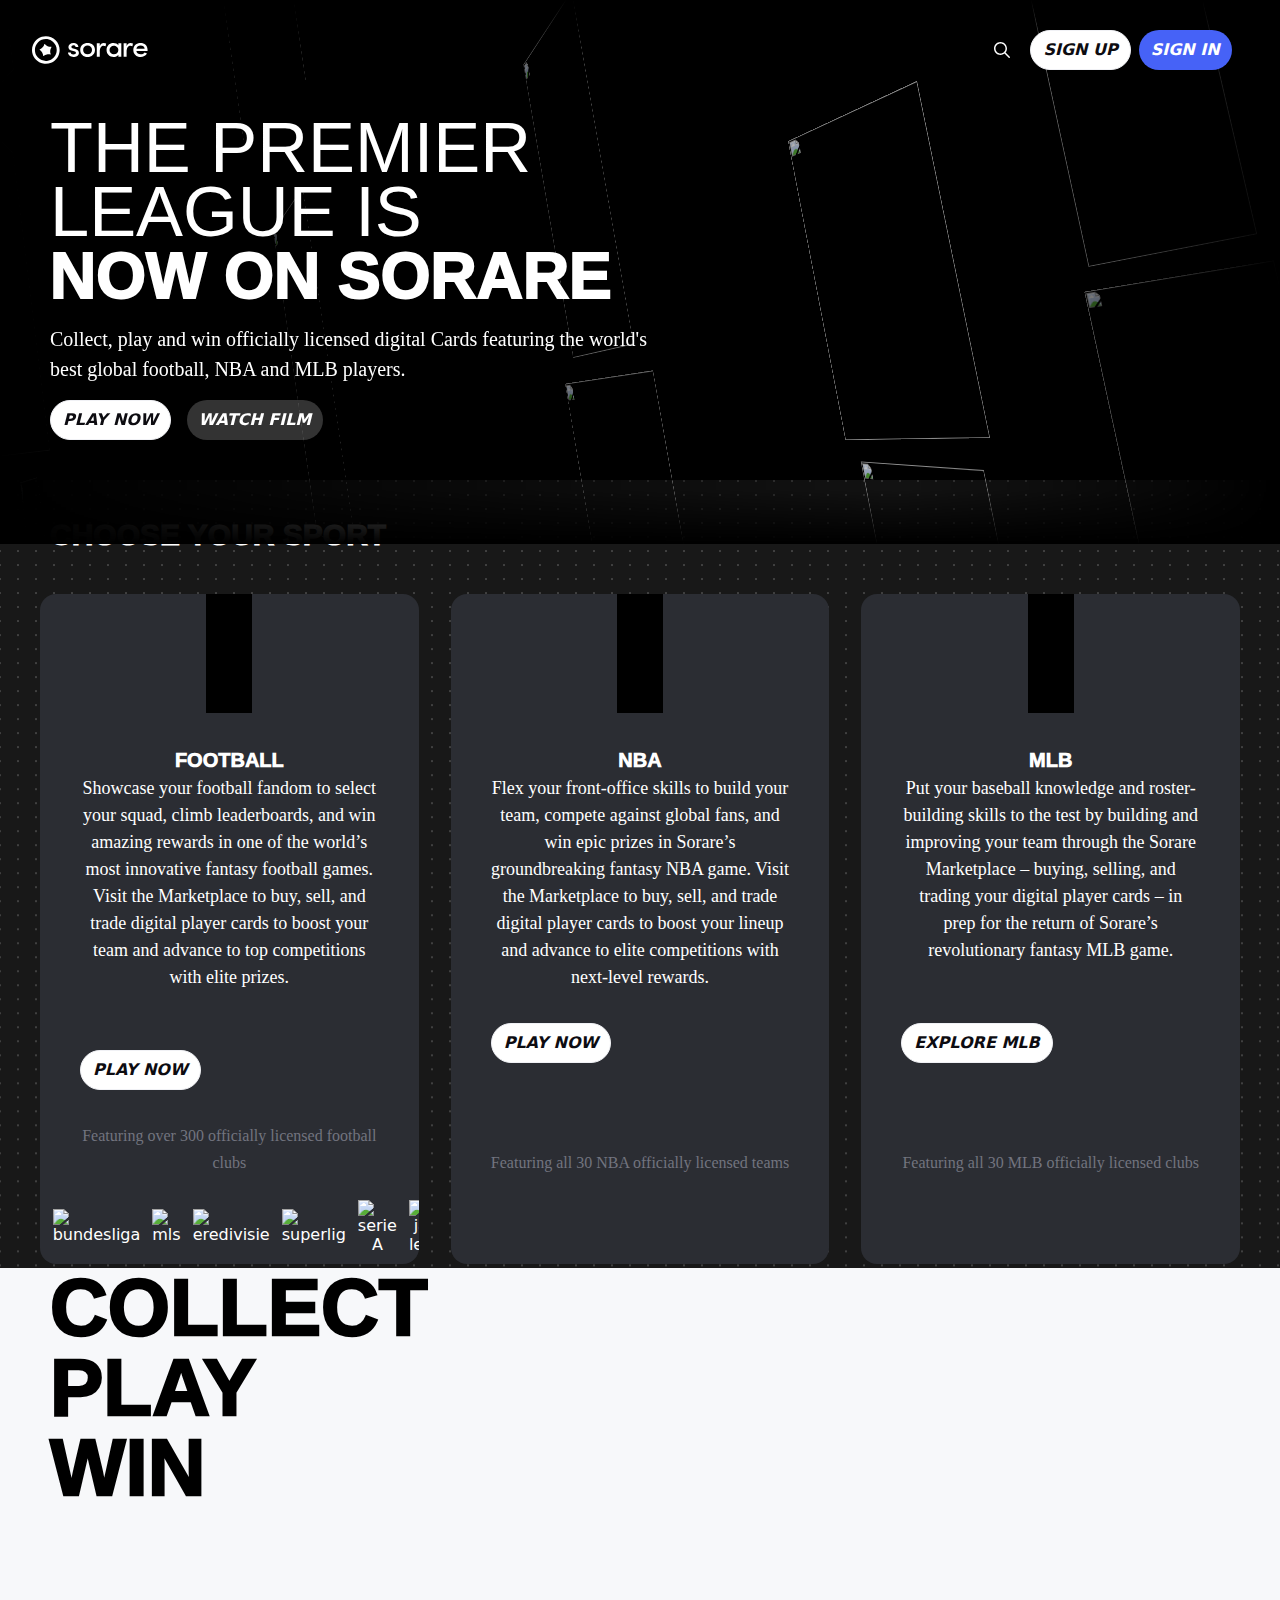
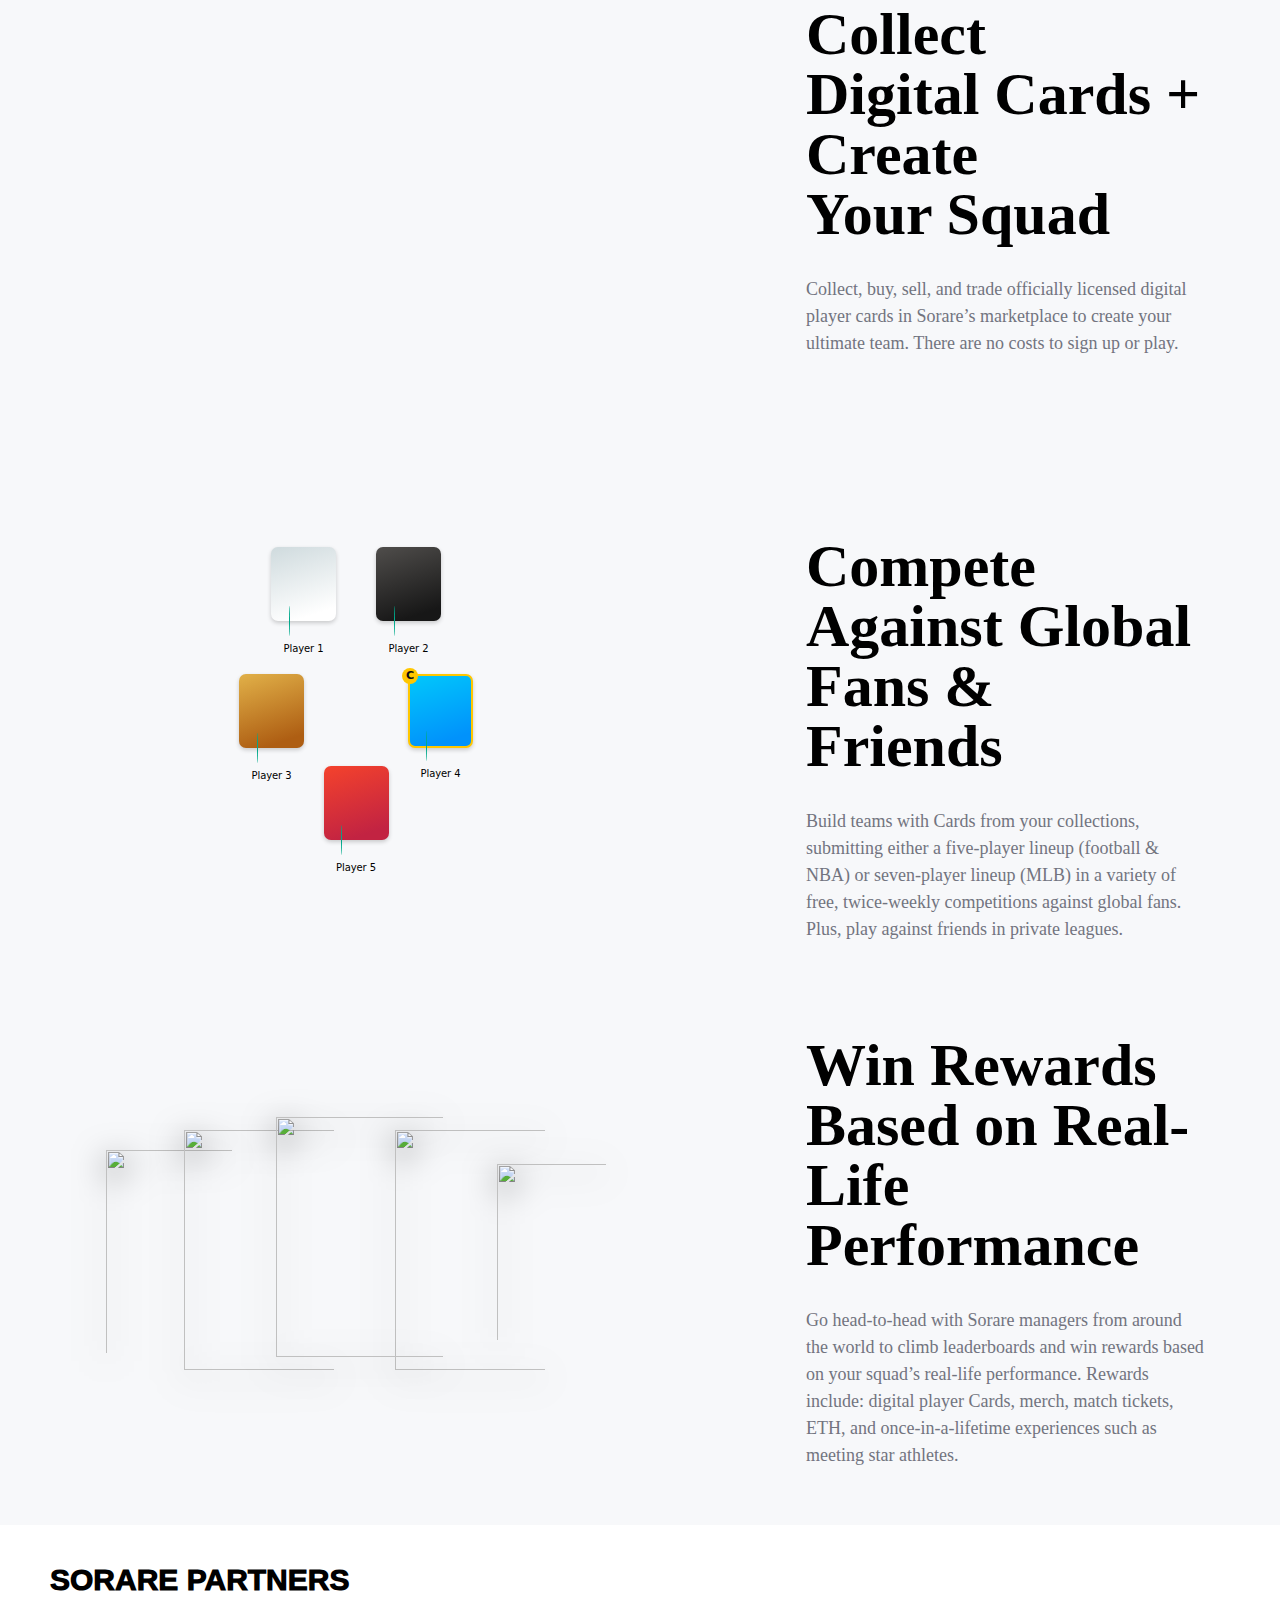
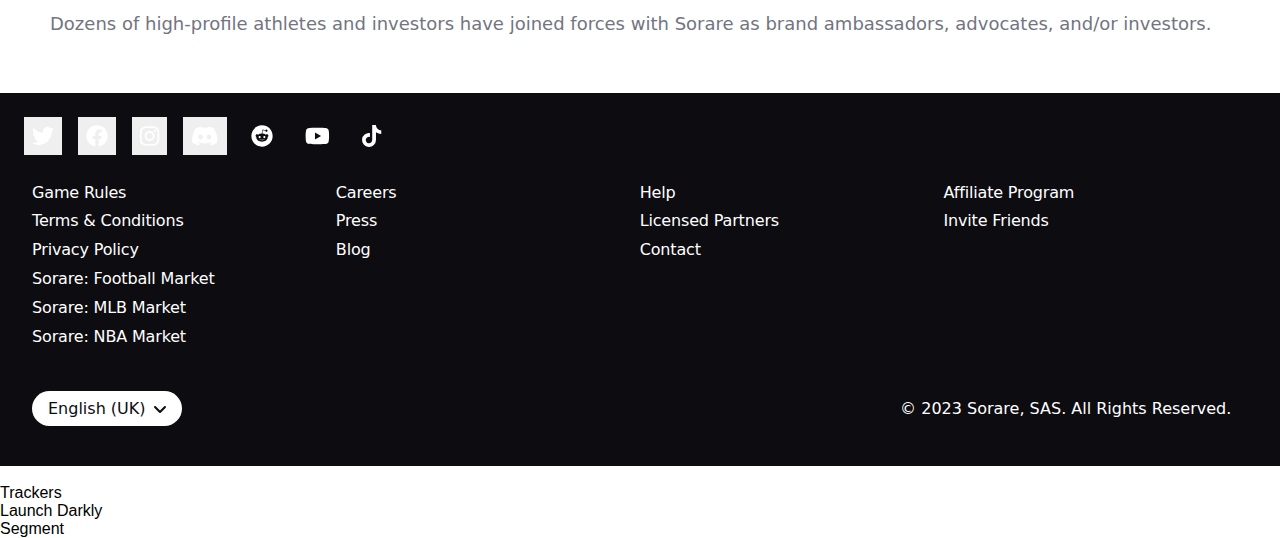
==== commit 6013d63c: "Update and rename index2.mhtml to index2.html" ====
--- a/index2.html
+++ b/index2.html
@@ -1,18815 +1,410 @@
-<!DOCTYPE html>
-<html lang=3D"en-GB" dir=3D"ltr" style=3D"--vh:11.43px;"><he=
-ad><meta http-equiv=3D"Content-Type" content=3D"text/html; charset=3DUTF-8"=
-><link rel=3D"stylesheet" type=3D"text/css" href=3D"cid:css-989dcd2b-2aac-4=
-8e5-a61a-8f7d39714a83@mhtml.blink" /><link rel=3D"stylesheet" type=3D"text/=
-css" href=3D"cid:css-973ada3a-a1ad-4461-8ff3-0f4fab47ec74@mhtml.blink" /><l=
-ink rel=3D"stylesheet" type=3D"text/css" href=3D"cid:css-c866a286-22ba-431c=
--bf99-4207fb88dcda@mhtml.blink" /><link rel=3D"stylesheet" type=3D"text/css=
-" href=3D"cid:css-a6ec35f8-0056-4e08-b848-b21e362cb95a@mhtml.blink" /><link=
- rel=3D"stylesheet" type=3D"text/css" href=3D"cid:css-1017454c-294b-431b-b7=
-14-a8c47d56b1e8@mhtml.blink" /><link rel=3D"stylesheet" type=3D"text/css" h=
-ref=3D"cid:css-e006e0cd-6b68-4758-9523-17ba87e74c17@mhtml.blink" /><link re=
-l=3D"stylesheet" type=3D"text/css" href=3D"cid:css-471bb33d-049c-4264-8018-=
-90b0bdefb972@mhtml.blink" /><link rel=3D"stylesheet" type=3D"text/css" href=
-=3D"cid:css-840e55b8-c5df-4c5f-8338-2852a7fd6edb@mhtml.blink" /><link rel=
-=3D"stylesheet" type=3D"text/css" href=3D"cid:css-c0c1eee6-9917-4dae-9c4f-4=
-f3b05030eb0@mhtml.blink" /><link rel=3D"stylesheet" type=3D"text/css" href=
-=3D"cid:css-0afdabfe-581e-4727-a90d-df346ba3d474@mhtml.blink" /><link rel=
-=3D"stylesheet" type=3D"text/css" href=3D"cid:css-791a9c01-9abb-4dd9-9897-7=
-62012e18f9c@mhtml.blink" /><link rel=3D"stylesheet" type=3D"text/css" href=
-=3D"cid:css-48cf956e-f036-449e-b9c9-7a01ac062e07@mhtml.blink" /><link rel=
-=3D"stylesheet" type=3D"text/css" href=3D"cid:css-e6f99b59-41fc-4da0-b835-9=
-b0e96912c32@mhtml.blink" /><link rel=3D"stylesheet" type=3D"text/css" href=
-=3D"cid:css-76515c2f-69c9-412c-9554-7dfb2c7f457f@mhtml.blink" /><link rel=
-=3D"stylesheet" type=3D"text/css" href=3D"cid:css-c5ad3ace-909e-43d4-8c6b-8=
-3e466bd21fc@mhtml.blink" /><link rel=3D"stylesheet" type=3D"text/css" href=
-=3D"cid:css-81d0580d-b62d-4116-9629-f9f71efdcaf8@mhtml.blink" /><link rel=
-=3D"stylesheet" type=3D"text/css" href=3D"cid:css-67ea0b1d-09db-4769-b83b-2=
-936d5ad56d0@mhtml.blink" /><link rel=3D"stylesheet" type=3D"text/css" href=
-=3D"cid:css-526cb01e-c7ce-4446-b51f-758836493dc1@mhtml.blink" /><link rel=
-=3D"stylesheet" type=3D"text/css" href=3D"cid:css-609b589b-c127-4f22-a16e-e=
-4be6b03a5b5@mhtml.blink" /><link rel=3D"stylesheet" type=3D"text/css" href=
-=3D"cid:css-40c3336b-a3b9-41e3-a49c-ad782a129309@mhtml.blink" /><link rel=
-=3D"stylesheet" type=3D"text/css" href=3D"cid:css-9b80699b-72e9-4ff1-bc15-d=
-c9dc3aebfb1@mhtml.blink" /><link rel=3D"stylesheet" type=3D"text/css" href=
-=3D"cid:css-a82599a7-7259-4e53-addb-a26d237a82ee@mhtml.blink" /><link rel=
-=3D"stylesheet" type=3D"text/css" href=3D"cid:css-7a1d98c1-723a-4a45-8393-e=
-482ee39baaa@mhtml.blink" /><link rel=3D"stylesheet" type=3D"text/css" href=
-=3D"cid:css-55483ab4-f9d5-4966-8f43-3fd1da24e630@mhtml.blink" /><link rel=
-=3D"stylesheet" type=3D"text/css" href=3D"cid:css-78761925-2b68-47ff-8422-e=
-4a9b4a2c855@mhtml.blink" /><link rel=3D"stylesheet" type=3D"text/css" href=
-=3D"cid:css-21a106a9-473f-4206-b8c5-0569abdff3e4@mhtml.blink" /><link rel=
-=3D"stylesheet" type=3D"text/css" href=3D"cid:css-0eb9260f-3d80-4abf-9362-3=
-aad8cc10eb4@mhtml.blink" /><link rel=3D"stylesheet" type=3D"text/css" href=
-=3D"cid:css-f5eeab39-1b4b-4dc5-ab15-80ef66d484e3@mhtml.blink" /><link rel=
-=3D"stylesheet" type=3D"text/css" href=3D"cid:css-2c2bab6b-9ccd-41d0-808d-c=
-f30e8e49445@mhtml.blink" /><link rel=3D"stylesheet" type=3D"text/css" href=
-=3D"cid:css-0f391cda-82ab-4a60-94ce-ffd95456d96f@mhtml.blink" /><link rel=
-=3D"stylesheet" type=3D"text/css" href=3D"cid:css-f6fc78c1-a094-47b8-9bc9-e=
-6b11f1d6de6@mhtml.blink" /><!--mui-inject-first-->
- =20
-  <meta name=3D"viewport" content=3D"width=3Ddevice-width, initial-scale=3D=
-1, shrink-to-fit=3Dno">
-  <link rel=3D"apple-touch-icon" sizes=3D"180x180" href=3D"https://sorare.c=
-om/favicons/apple-touch-icon.png">
-  <link rel=3D"icon" type=3D"image/png" sizes=3D"32x32" href=3D"data:image/=
-png;base64,iVBORw0KGgoAAAANSUhEUgAAACAAAAAgCAYAAABzenr0AAAAAXNSR0IArs4c6QAA=
-BMlJREFUWEedV11oHFUYPWeTLcjuMDMbqIJBLSJqwQd/QEG0RfGhiFZoaaERWmgF2z5IFQ0iCmr=
-BP7AixJ/agpQYqBgKWhtFKTSlWLDWhz4VDVVZIVbizLBZhGR3PvmWO8vNzczu4j7uvfe7534/55=
-whBviNjo5e02g0bif5BIANAO4AEDpHIwBzAM6KyEnP836o1+v/9gvPPhvKvu8/AGA3gIdIXtcvo=
-FmPROQ8gKOe553qBaQQwMjIyPXtdvs5ALtyXmvjWAKwpgCYrn0tIgeTJLmYtycXQBiG94vIewDu=
-yUnzJQA/kfwlTdOrZj0geaOI6P47czI1JyLjSZJMuyBWAfB9X1N9GMDN1mZN6fFSqTRZqVQuFqX=
-U6ZWdAG5wYjyfJMlRG8QKAL7v31UqlaZE5FZr06yIvJokyVkAywP2AGq12vp2u/0Sya1WifQhT9=
-mZ6AKoVCrXlsvlzwE8mF0iIlPDw8MvLCws/DnoxfY+zcji4uKLAMYtEFqObVlPdAEEQfAagJfty=
-0nuj+M4/j+XW2fKQRBoXBvEiWq1Oqal7ADQ1Gu3Ws1zwaC8UnR5EARBHMfNQcpieuMIyR0m3pKI=
-7NBSdAAEQfAugANmcRHAWBzHXxZdngUEcNptqqIz2hNpms5kjSkiM57nbaHv++tKpdKM1Xjd9BQ=
-F04yR/F7XReQtkh8PUiqnzNqQWxmG4ZMioqOhZNJNTY+6l8MwnNBuztIJ4AzJY2manvM8b75er7=
-fM2oqpySn1IQVwOAtG8nKpVHq4V9cbwB8CqDoglfXmAfwmIk0d5yiKJt2paDQa0yQ3mf8vMAiCH=
-y3GOxHH8faCxtKXb0/T9J0BNCEi+VgURefcTLplUAC/W4x1KI7jZ51D5VqtdkuapnsG0IXOUeWP=
-JElUQ1YRl+/7u0keye5QAP9YYvN6HMev2ACMKE3ZBNWPF0jui6JIy7Tq5/v+FpIaryNgfQHoph7=
-ilHeHNvKmJElO9wDwhZ2BXzPhEZGPkiTZW3AwTyfyti6KyIYi+Q3DcK+IfGADOGOl97tqtbq5SO=
-3c9BWUomcGHNKLtAQ2C/4hIhuTJMmlYMOA9hjlYijqASNO31gPnlUAjwP4LJtrEdnTi17dLlbyM=
-vOfmZO1JL+Nomi/OwWml76ym55Ghk9aXDALYHMRtTo0PEPyuIhcIqmmFENDQ5VWq7UmJ4vqL98n=
-+bQZVSWtRzM1HCf5ZkatIrKvKAs6lq1W6229OI5jFZeBTIpxWtr9HTedcUUGwBWkFabBLbTWchD=
-LnZ3L4ZKOEOmodg2JGQ81opnDVSu2q6gh+5FRtq6+QUQmLC+gS8q4alCWuwByTINuVBAHima6Hw=
-irXJkR0SMrzI5rSteR/NShXS3HGySnB9F8vcGM2yPG4tnWfo7kTlukVtly41yUx7vm1IzaeRE5p=
-i7IaL772VUeGRlZ22q17iM5BkABdCVbpT5NU23uFRSd+2GiLgnAQcdS6+Oymb8sIvqav00Z9KKb=
-SK4XET3rfikVlrLw00zT2Gw2VVKfcb4T+pW+uy4i8yQ/WV5enmg2m3/lHez3caqOWV+0zWTjthw=
-n5MZdInlFRE6JyGS/Bu4LIItuGPNeABsB3K0pB+CZ9QaAqyR/1slRbzjo+P4HYmecw1+cX44AAA=
-AASUVORK5CYII=3D" src=3D"[data-uri]
-[base64]
-[base64]
-[base64]
-[base64]
-[base64]
-[base64]
-[base64]
-[base64]
-[base64]
-[base64]
-[base64]
-[base64]
-[base64]
-[base64]
-[base64]
-[base64]
-[base64]
-[base64]
-[base64]
-[base64]
-[base64]
-[base64]
-[base64]">
-  <link rel=3D"icon" type=3D"image/png" sizes=3D"16x16" href=3D"data:image/=
-png;base64,iVBORw0KGgoAAAANSUhEUgAAABAAAAAQCAYAAAAf8/9hAAAAAXNSR0IArs4c6QAA=
-Aj1JREFUOE9lkz1oVEEQx39z95IgIdy+I42FoFUKBYVgo6DGxsbCwlQJokRIsDCFiIVfYCU2foB=
-iChNEg4KgKKhEBEFUhGAriqCCiCiHu48YokfeG5ljXzjPV+2b2f3Nf/47K/z79TjndgEHgW1ALa=
-Z/Aa9FZNp7fxf4Ux6TctHf3786z/PTqjoSY2+BD3G9FtgArALuACdCCJ8t1wLY4eXl5SnAqs+p6=
-oVKpfLGe59ZPk3TmoisL4riEDAMzAOjBjGAyT4HHAYuicip8mBHe/Zre48Dx0xJCGFMarXaThGx=
-vuZFZG971aIoBrMse9nec4RcMyUisl+cczejrOEQwoOyagTfAm4DMyLyyXv/22D1en1LURSPWkW=
-dcx9FpNlsNrcvLi5+N0BfX99AtVq1Klsj8IcZmuf52MLCwnvzRFUfAhsNYFfyPISw2+hWuVKpXF=
-HVgQ4PnpZ7LB6Vj/wHcM7ZlZ0H9rQDRGTKez9RxlYAaZq+s2C1Wh1qNBrf2lp4DKxrg8yGEEbLa=
-1XVJ8CApGl6VVUPqOpolmU2JK3P4sAOVbW5+AL4LMvM8FabInIfeCbR0XtmUpIkw6UK59ymPM+X=
-zLT2VqKBN4AhYKQ1ic65M8BJYDZJkqMlpHOQ4mHbOyEiM977yRYgJi6XY6qqF7u6ul40Go2flu/=
-t7XXd3d2bVXUyPrK5JEnGrdDKY4qQI8C4ibLBib0jImtU1QxdAq4nSXK2VLkCiHJ76vX6oKruiw=
-aWt/AVeKWq052j/RctwRGmFJ2AGQAAAABJRU5ErkJggg=3D=3D" src=3D"data:image/png;b=
-ase64,iVBORw0KGgoAAAANSUhEUgAAABAAAAAQCAYAAAAf8/9hAAAAAXNSR0IArs4c6QAAAj1JR=
-EFUOE9lkz1oVEEQx39z95IgIdy+I42FoFUKBYVgo6DGxsbCwlQJokRIsDCFiIVfYCU2foBiChNE=
-g4KgKKhEBEFUhGAriqCCiCiHu48YokfeG5ljXzjPV+2b2f3Nf/47K/z79TjndgEHgW1ALaZ/Aa9=
-FZNp7fxf4Ux6TctHf3786z/PTqjoSY2+BD3G9FtgArALuACdCCJ8t1wLY4eXl5SnAqs+p6oVKpf=
-LGe59ZPk3TmoisL4riEDAMzAOjBjGAyT4HHAYuicip8mBHe/Zre48Dx0xJCGFMarXaThGxvuZFZ=
-G971aIoBrMse9nec4RcMyUisl+cczejrOEQwoOyagTfAm4DMyLyyXv/22D1en1LURSPWkWdcx9F=
-pNlsNrcvLi5+N0BfX99AtVq1Klsj8IcZmuf52MLCwnvzRFUfAhsNYFfyPISw2+hWuVKpXFHVgQ4=
-PnpZ7LB6Vj/wHcM7ZlZ0H9rQDRGTKez9RxlYAaZq+s2C1Wh1qNBrf2lp4DKxrg8yGEEbLa1XVJ8=
-CApGl6VVUPqOpolmU2JK3P4sAOVbW5+AL4LMvM8FabInIfeCbR0XtmUpIkw6UK59ymPM+XzLT2V=
-qKBN4AhYKQ1ic65M8BJYDZJkqMlpHOQ4mHbOyEiM977yRYgJi6XY6qqF7u6ul40Go2flu/t7XXd=
-3d2bVXUyPrK5JEnGrdDKY4qQI8C4ibLBib0jImtU1QxdAq4nSXK2VLkCiHJ76vX6oKruiwaWt/A=
-VeKWq052j/RctwRGmFJ2AGQAAAABJRU5ErkJggg=3D=3D">
-  <link rel=3D"manifest" href=3D"https://sorare.com/manifest.webmanifest">
-  <link rel=3D"mask-icon" href=3D"https://sorare.com/favicons/safari-pinned=
--tab.svg" color=3D"#5bbad5">
-  <link rel=3D"shortcut icon" href=3D"[data-uri]
-[base64]
-[base64]
-[base64]
-[base64]
-[base64]
-[base64]
-[base64]
-[base64]
-[base64]
-[base64]
-[base64]
-[base64]
-[base64]
-[base64]
-[base64]
-[base64]
-[base64]
-[base64]
-[base64]
-[base64]
-[base64]
-[base64]
-[base64]
-[base64]
-[base64]
-[base64]
-[base64]
-[base64]
-[base64]
-[base64]
-[base64]
-[base64]
-[base64]
-[base64]
-[base64]
-[base64]
-[base64]
-[base64]
-[base64]
-[base64]
-[base64]
-[base64]
-[base64]
-[base64]
-[base64]
-[base64]" type=
-=3D"image/png" src=3D"[data-uri]
-[base64]
-[base64]
-[base64]
-[base64]
-[base64]
-[base64]
-[base64]
-[base64]
-[base64]
-[base64]
-[base64]
-[base64]
-[base64]
-[base64]
-[base64]
-[base64]
-[base64]
-[base64]
-[base64]
-[base64]
-[base64]
-[base64]
-[base64]
-[base64]
-[base64]
-[base64]
-[base64]
-[base64]
-[base64]
-[base64]
-[base64]
-[base64]
-[base64]
-[base64]
-[base64]
-[base64]
-[base64]
-[base64]
-[base64]
-[base64]
-[base64]
-[base64]
-[base64]
-[base64]
-[base64]
-[base64]">
-  <meta name=3D"theme-color" content=3D"#141414">
-  <meta name=3D"msapplication-TileColor" content=3D"#2d89ef">
-  <meta name=3D"msapplication-config" content=3D"/favicons/browserconfig.xm=
-l">
-  <meta name=3D"theme-color" content=3D"#ffffff">
+<html>
 
-  <link rel=3D"dns-prefetch" href=3D"https://s3.eu-west-3.amazonaws.com/">
-  <link rel=3D"dns-prefetch" href=3D"https://fonts.googleapis.com/">
- =20
+<head></head>
 
-  <!-- https://segment.com/docs/sources/website/analytics.js/quickstart/ --=
->
-  <!-- Updated for https://github.com/segmentio/consent-manager -->
- =20
- =20
- =20
+<body style="cursor: auto;-webkit-tap-highlight-color:rgba(0, 0, 0, 0);box-sizing:border-box;-webkit-font-smoothing:antialiased;font-family:apercu-pro, system-ui, sans-serif;font-size:16px;margin:0px;padding:0px;">
+    <div style="-webkit-tap-highlight-color:rgba(0, 0, 0, 0);box-sizing:border-box;-webkit-font-smoothing:antialiased;font-family:apercu-pro, system-ui, sans-serif;"><svg aria-hidden="true" style="position: absolute; display: block; height: 0px; width: 0px;display:block;height:0px;width: 0px;vertical-align:middle;border-style:none;-webkit-tap-highlight-color:rgba(0, 0, 0, 0);box-sizing:border-box;-webkit-font-smoothing:antialiased;font-family:apercu-pro, system-ui, sans-serif;">
+            <linearGradient x1="1" x2="0.6" y1="1" y2="0" style="-webkit-tap-highlight-color:rgba(0, 0, 0, 0);box-sizing:border-box;-webkit-font-smoothing:antialiased;font-family:apercu-pro, system-ui, sans-serif;">
+                <stop offset="0" stop-color="#ae5e13" style="-webkit-tap-highlight-color:rgba(0, 0, 0, 0);box-sizing:border-box;-webkit-font-smoothing:antialiased;font-family:apercu-pro, system-ui, sans-serif;"></stop>
+                <stop offset="1" stop-color="#dfad46" style="-webkit-tap-highlight-color:rgba(0, 0, 0, 0);box-sizing:border-box;-webkit-font-smoothing:antialiased;font-family:apercu-pro, system-ui, sans-serif;"></stop>
+            </linearGradient>
+            <linearGradient x1="1" x2="0.6" y1="1" y2="0" style="-webkit-tap-highlight-color:rgba(0, 0, 0, 0);box-sizing:border-box;-webkit-font-smoothing:antialiased;font-family:apercu-pro, system-ui, sans-serif;">
+                <stop offset="0" stop-color="#391885" style="-webkit-tap-highlight-color:rgba(0, 0, 0, 0);box-sizing:border-box;-webkit-font-smoothing:antialiased;font-family:apercu-pro, system-ui, sans-serif;"></stop>
+                <stop offset="1" stop-color="#c43ba9" style="-webkit-tap-highlight-color:rgba(0, 0, 0, 0);box-sizing:border-box;-webkit-font-smoothing:antialiased;font-family:apercu-pro, system-ui, sans-serif;"></stop>
+            </linearGradient>
+            <linearGradient x1="1" x2="0.6" y1="1" y2="0" style="-webkit-tap-highlight-color:rgba(0, 0, 0, 0);box-sizing:border-box;-webkit-font-smoothing:antialiased;font-family:apercu-pro, system-ui, sans-serif;">
+                <stop offset="0" stop-color="#c22342" style="-webkit-tap-highlight-color:rgba(0, 0, 0, 0);box-sizing:border-box;-webkit-font-smoothing:antialiased;font-family:apercu-pro, system-ui, sans-serif;"></stop>
+                <stop offset="1" stop-color="#f2412d" style="-webkit-tap-highlight-color:rgba(0, 0, 0, 0);box-sizing:border-box;-webkit-font-smoothing:antialiased;font-family:apercu-pro, system-ui, sans-serif;"></stop>
+            </linearGradient>
+            <linearGradient x1="1" x2="0.6" y1="1" y2="0" style="-webkit-tap-highlight-color:rgba(0, 0, 0, 0);box-sizing:border-box;-webkit-font-smoothing:antialiased;font-family:apercu-pro, system-ui, sans-serif;">
+                <stop offset="0" stop-color="#366bf2" style="-webkit-tap-highlight-color:rgba(0, 0, 0, 0);box-sizing:border-box;-webkit-font-smoothing:antialiased;font-family:apercu-pro, system-ui, sans-serif;"></stop>
+                <stop offset="1" stop-color="#6b49db" style="-webkit-tap-highlight-color:rgba(0, 0, 0, 0);box-sizing:border-box;-webkit-font-smoothing:antialiased;font-family:apercu-pro, system-ui, sans-serif;"></stop>
+            </linearGradient>
+            <linearGradient x1="1" x2="0.6" y1="1" y2="0" style="-webkit-tap-highlight-color:rgba(0, 0, 0, 0);box-sizing:border-box;-webkit-font-smoothing:antialiased;font-family:apercu-pro, system-ui, sans-serif;">
+                <stop offset="0" stop-color="#171717" style="-webkit-tap-highlight-color:rgba(0, 0, 0, 0);box-sizing:border-box;-webkit-font-smoothing:antialiased;font-family:apercu-pro, system-ui, sans-serif;"></stop>
+                <stop offset="1" stop-color="#4D4B49" style="-webkit-tap-highlight-color:rgba(0, 0, 0, 0);box-sizing:border-box;-webkit-font-smoothing:antialiased;font-family:apercu-pro, system-ui, sans-serif;"></stop>
+            </linearGradient>
+            <linearGradient x1="1" x2="0.6" y1="1" y2="0" style="-webkit-tap-highlight-color:rgba(0, 0, 0, 0);box-sizing:border-box;-webkit-font-smoothing:antialiased;font-family:apercu-pro, system-ui, sans-serif;">
+                <stop offset="0" stop-color="#0d0c11" style="-webkit-tap-highlight-color:rgba(0, 0, 0, 0);box-sizing:border-box;-webkit-font-smoothing:antialiased;font-family:apercu-pro, system-ui, sans-serif;"></stop>
+            </linearGradient>
+            <linearGradient x1="1" x2="0.6" y1="1" y2="0" style="-webkit-tap-highlight-color:rgba(0, 0, 0, 0);box-sizing:border-box;-webkit-font-smoothing:antialiased;font-family:apercu-pro, system-ui, sans-serif;">
+                <stop offset="0" stop-color="#0840d1" style="-webkit-tap-highlight-color:rgba(0, 0, 0, 0);box-sizing:border-box;-webkit-font-smoothing:antialiased;font-family:apercu-pro, system-ui, sans-serif;"></stop>
+                <stop offset="1" stop-color="#00a3ff" style="-webkit-tap-highlight-color:rgba(0, 0, 0, 0);box-sizing:border-box;-webkit-font-smoothing:antialiased;font-family:apercu-pro, system-ui, sans-serif;"></stop>
+            </linearGradient>
+            <linearGradient x1="1" x2="0.6" y1="1" y2="0" style="-webkit-tap-highlight-color:rgba(0, 0, 0, 0);box-sizing:border-box;-webkit-font-smoothing:antialiased;font-family:apercu-pro, system-ui, sans-serif;">
+                <stop offset="0" stop-color="#FFC931" style="-webkit-tap-highlight-color:rgba(0, 0, 0, 0);box-sizing:border-box;-webkit-font-smoothing:antialiased;font-family:apercu-pro, system-ui, sans-serif;"></stop>
+                <stop offset="1" stop-color="#FC7D22" style="-webkit-tap-highlight-color:rgba(0, 0, 0, 0);box-sizing:border-box;-webkit-font-smoothing:antialiased;font-family:apercu-pro, system-ui, sans-serif;"></stop>
+            </linearGradient>
+            <linearGradient x1="1" x2="0.6" y1="1" y2="0" style="-webkit-tap-highlight-color:rgba(0, 0, 0, 0);box-sizing:border-box;-webkit-font-smoothing:antialiased;font-family:apercu-pro, system-ui, sans-serif;">
+                <stop offset="0" stop-color="#FFFFFF" style="-webkit-tap-highlight-color:rgba(0, 0, 0, 0);box-sizing:border-box;-webkit-font-smoothing:antialiased;font-family:apercu-pro, system-ui, sans-serif;"></stop>
+                <stop offset="1" stop-color="#C0C0C0" style="-webkit-tap-highlight-color:rgba(0, 0, 0, 0);box-sizing:border-box;-webkit-font-smoothing:antialiased;font-family:apercu-pro, system-ui, sans-serif;"></stop>
+            </linearGradient>
+            <linearGradient x1="1" x2="0.6" y1="1" y2="0" style="-webkit-tap-highlight-color:rgba(0, 0, 0, 0);box-sizing:border-box;-webkit-font-smoothing:antialiased;font-family:apercu-pro, system-ui, sans-serif;">
+                <stop offset="0" stop-color="#EBA278" style="-webkit-tap-highlight-color:rgba(0, 0, 0, 0);box-sizing:border-box;-webkit-font-smoothing:antialiased;font-family:apercu-pro, system-ui, sans-serif;"></stop>
+                <stop offset="1" stop-color="#DCA883" style="-webkit-tap-highlight-color:rgba(0, 0, 0, 0);box-sizing:border-box;-webkit-font-smoothing:antialiased;font-family:apercu-pro, system-ui, sans-serif;"></stop>
+            </linearGradient>
+            <linearGradient gradientTransform="rotate(100)" style="-webkit-tap-highlight-color:rgba(0, 0, 0, 0);box-sizing:border-box;-webkit-font-smoothing:antialiased;font-family:apercu-pro, system-ui, sans-serif;">
+                <stop offset="0.01" stop-color="var(--c-static-reward-200)" style="-webkit-tap-highlight-color:rgba(0, 0, 0, 0);box-sizing:border-box;-webkit-font-smoothing:antialiased;font-family:apercu-pro, system-ui, sans-serif;"></stop>
+                <stop offset="1" stop-color="var(--c-static-reward-900)" style="-webkit-tap-highlight-color:rgba(0, 0, 0, 0);box-sizing:border-box;-webkit-font-smoothing:antialiased;font-family:apercu-pro, system-ui, sans-serif;"></stop>
+            </linearGradient>
+        </svg>
+        <div style="-webkit-tap-highlight-color:rgba(0, 0, 0, 0);box-sizing:border-box;-webkit-font-smoothing:antialiased;font-family:apercu-pro, system-ui, sans-serif;background-color:rgb(0, 0, 0);overflow:hidden;">
+            <div style="-webkit-tap-highlight-color:rgba(0, 0, 0, 0);box-sizing:border-box;-webkit-font-smoothing:antialiased;font-family:apercu-pro, system-ui, sans-serif;position:relative;width: 100%;">
+                <div style="-webkit-tap-highlight-color:rgba(0, 0, 0, 0);box-sizing:border-box;-webkit-font-smoothing:antialiased;font-family:apercu-pro, system-ui, sans-serif;width: 100%;max-width:1680px;height:0px;margin: auto;z-index:0;">
+                    <div style="-webkit-tap-highlight-color:rgba(0, 0, 0, 0);box-sizing:border-box;-webkit-font-smoothing:antialiased;font-family:apercu-pro, system-ui, sans-serif;width: 100%;max-width:1680px;height:544px;position:absolute;isolation:isolate;overflow:hidden;perspective:1000px;background-size:contain;background-position:100% 50%;">
+                        <div style="-webkit-tap-highlight-color:rgba(0, 0, 0, 0);box-sizing:border-box;-webkit-font-smoothing:antialiased;font-family:apercu-pro, system-ui, sans-serif;transform-style:preserve-3d;transform:matrix3d(0.984808, -0.172987, -0.0151344, 0, 0.173648, 0.98106, 0.0858317, 0, 0, -0.0871557, 0.996195, 0, -100, 0, 0, 1);display:flex;-webkit-box-pack:center;justify-content:center;gap:80px;">
+                            <div style="-webkit-tap-highlight-color:rgba(0, 0, 0, 0);box-sizing:border-box;-webkit-font-smoothing:antialiased;font-family:apercu-pro, system-ui, sans-serif;width: 200px;position:relative;transform-style:preserve-3d;flex: 0 0 auto;">
+                                <div style="transform: translate3d(0px, 32.2574px, 0px) rotateY(109.386deg);-webkit-tap-highlight-color:rgba(0, 0, 0, 0);box-sizing:border-box;-webkit-font-smoothing:antialiased;font-family:apercu-pro, system-ui, sans-serif;position:absolute;transform-style:preserve-3d;backface-visibility:hidden;width: 100%;aspect-ratio:257 / 416;">
+                                    <div style="-webkit-tap-highlight-color:rgba(0, 0, 0, 0);box-sizing:border-box;-webkit-font-smoothing:antialiased;font-family:apercu-pro, system-ui, sans-serif;-webkit-mask-size:cover;backface-visibility:hidden;position:absolute;inset:0px;overflow:hidden;"><img src="https://assets.sorare.com/cdn-cgi/image/fit=scale-down,gravity=center,quality=50,width=320/cardsamplepicture/8cdc30d3-d653-4259-bbdb-aa1d6ba2acac/picture/tinified-62cb71ad97b14f1f4ddc94e9bf6a076d.png" alt="" style="vertical-align:middle;border-style:none;-webkit-tap-highlight-color:rgba(0, 0, 0, 0);box-sizing:border-box;-webkit-font-smoothing:antialiased;font-family:apercu-pro, system-ui, sans-serif;width: 100%;" /></div>
+                                    <div style="-webkit-tap-highlight-color:rgba(0, 0, 0, 0);box-sizing:border-box;-webkit-font-smoothing:antialiased;font-family:apercu-pro, system-ui, sans-serif;transform:matrix3d(-1, 0, 0, 0, 0, 1, 0, 0, 0, 0, -1, 0, 0, 0, 0, 1);-webkit-mask-size:cover;backface-visibility:hidden;position:absolute;inset:0px;overflow:hidden;"><img src="https://assets.sorare.com/cdn-cgi/image/fit=scale-down,gravity=center,quality=50,width=320/cardsamplepicture/8cdc30d3-d653-4259-bbdb-aa1d6ba2acac/picture/tinified-62cb71ad97b14f1f4ddc94e9bf6a076d.png" alt="" style="vertical-align:middle;border-style:none;-webkit-tap-highlight-color:rgba(0, 0, 0, 0);box-sizing:border-box;-webkit-font-smoothing:antialiased;font-family:apercu-pro, system-ui, sans-serif;width: 100%;" /></div>
+                                </div>
+                                <div style="transform: translate3d(0px, 381.257px, 0px) rotateY(117.408deg);-webkit-tap-highlight-color:rgba(0, 0, 0, 0);box-sizing:border-box;-webkit-font-smoothing:antialiased;font-family:apercu-pro, system-ui, sans-serif;position:absolute;transform-style:preserve-3d;backface-visibility:hidden;width: 100%;aspect-ratio:257 / 416;">
+                                    <div style="-webkit-tap-highlight-color:rgba(0, 0, 0, 0);box-sizing:border-box;-webkit-font-smoothing:antialiased;font-family:apercu-pro, system-ui, sans-serif;-webkit-mask-size:cover;backface-visibility:hidden;position:absolute;inset:0px;overflow:hidden;"><img src="https://assets.sorare.com/cdn-cgi/image/fit=scale-down,gravity=center,quality=50,width=320/cardsamplepicture/cc879ae0-db92-4680-99b4-05eae3d19967/picture/tinified-2471e8585149e52a420a13a66fede77b.png" alt="" style="vertical-align:middle;border-style:none;-webkit-tap-highlight-color:rgba(0, 0, 0, 0);box-sizing:border-box;-webkit-font-smoothing:antialiased;font-family:apercu-pro, system-ui, sans-serif;width: 100%;" /></div>
+                                    <div style="-webkit-tap-highlight-color:rgba(0, 0, 0, 0);box-sizing:border-box;-webkit-font-smoothing:antialiased;font-family:apercu-pro, system-ui, sans-serif;transform:matrix3d(-1, 0, 0, 0, 0, 1, 0, 0, 0, 0, -1, 0, 0, 0, 0, 1);-webkit-mask-size:cover;backface-visibility:hidden;position:absolute;inset:0px;overflow:hidden;"><img src="https://assets.sorare.com/cdn-cgi/image/fit=scale-down,gravity=center,quality=50,width=320/cardsamplepicture/cc879ae0-db92-4680-99b4-05eae3d19967/picture/tinified-2471e8585149e52a420a13a66fede77b.png" alt="" style="vertical-align:middle;border-style:none;-webkit-tap-highlight-color:rgba(0, 0, 0, 0);box-sizing:border-box;-webkit-font-smoothing:antialiased;font-family:apercu-pro, system-ui, sans-serif;width: 100%;" /></div>
+                                </div>
+                                <div style="transform: translate3d(0px, 730.257px, 0px) rotateY(127.194deg);-webkit-tap-highlight-color:rgba(0, 0, 0, 0);box-sizing:border-box;-webkit-font-smoothing:antialiased;font-family:apercu-pro, system-ui, sans-serif;position:absolute;transform-style:preserve-3d;backface-visibility:hidden;width: 100%;aspect-ratio:257 / 416;">
+                                    <div style="-webkit-tap-highlight-color:rgba(0, 0, 0, 0);box-sizing:border-box;-webkit-font-smoothing:antialiased;font-family:apercu-pro, system-ui, sans-serif;-webkit-mask-size:cover;backface-visibility:hidden;position:absolute;inset:0px;overflow:hidden;"><img src="https://assets.sorare.com/cdn-cgi/image/fit=scale-down,gravity=center,quality=50,width=320/cardsamplepicture/eda64510-8137-41aa-b79c-2ad6ae987fba/picture/tinified-9fa68d8f71b87758c8ce2be3c30cfb19.png" alt="" style="vertical-align:middle;border-style:none;-webkit-tap-highlight-color:rgba(0, 0, 0, 0);box-sizing:border-box;-webkit-font-smoothing:antialiased;font-family:apercu-pro, system-ui, sans-serif;width: 100%;" /></div>
+                                    <div style="-webkit-tap-highlight-color:rgba(0, 0, 0, 0);box-sizing:border-box;-webkit-font-smoothing:antialiased;font-family:apercu-pro, system-ui, sans-serif;transform:matrix3d(-1, 0, 0, 0, 0, 1, 0, 0, 0, 0, -1, 0, 0, 0, 0, 1);-webkit-mask-size:cover;backface-visibility:hidden;position:absolute;inset:0px;overflow:hidden;"><img src="https://assets.sorare.com/cdn-cgi/image/fit=scale-down,gravity=center,quality=50,width=320/cardsamplepicture/eda64510-8137-41aa-b79c-2ad6ae987fba/picture/tinified-9fa68d8f71b87758c8ce2be3c30cfb19.png" alt="" style="vertical-align:middle;border-style:none;-webkit-tap-highlight-color:rgba(0, 0, 0, 0);box-sizing:border-box;-webkit-font-smoothing:antialiased;font-family:apercu-pro, system-ui, sans-serif;width: 100%;" /></div>
+                                </div>
+                                <div style="transform: translate3d(0px, -316.927px, 0px) rotateY(136.746deg);-webkit-tap-highlight-color:rgba(0, 0, 0, 0);box-sizing:border-box;-webkit-font-smoothing:antialiased;font-family:apercu-pro, system-ui, sans-serif;position:absolute;transform-style:preserve-3d;backface-visibility:hidden;width: 100%;aspect-ratio:257 / 416;">
+                                    <div style="-webkit-tap-highlight-color:rgba(0, 0, 0, 0);box-sizing:border-box;-webkit-font-smoothing:antialiased;font-family:apercu-pro, system-ui, sans-serif;-webkit-mask-size:cover;backface-visibility:hidden;position:absolute;inset:0px;overflow:hidden;"><img src="https://assets.sorare.com/cdn-cgi/image/fit=scale-down,gravity=center,quality=50,width=320/cardsamplepicture/9d85ecd9-8e53-40b4-8454-0310f3bf0e03/picture/tinified-13cdaca3ddc802047da03413de1ce7f3.png" alt="" style="vertical-align:middle;border-style:none;-webkit-tap-highlight-color:rgba(0, 0, 0, 0);box-sizing:border-box;-webkit-font-smoothing:antialiased;font-family:apercu-pro, system-ui, sans-serif;width: 100%;" /></div>
+                                    <div style="-webkit-tap-highlight-color:rgba(0, 0, 0, 0);box-sizing:border-box;-webkit-font-smoothing:antialiased;font-family:apercu-pro, system-ui, sans-serif;transform:matrix3d(-1, 0, 0, 0, 0, 1, 0, 0, 0, 0, -1, 0, 0, 0, 0, 1);-webkit-mask-size:cover;backface-visibility:hidden;position:absolute;inset:0px;overflow:hidden;"><img src="https://assets.sorare.com/cdn-cgi/image/fit=scale-down,gravity=center,quality=50,width=320/cardsamplepicture/9d85ecd9-8e53-40b4-8454-0310f3bf0e03/picture/tinified-13cdaca3ddc802047da03413de1ce7f3.png" alt="" style="vertical-align:middle;border-style:none;-webkit-tap-highlight-color:rgba(0, 0, 0, 0);box-sizing:border-box;-webkit-font-smoothing:antialiased;font-family:apercu-pro, system-ui, sans-serif;width: 100%;" /></div>
+                                </div>
+                            </div>
+                            <div style="-webkit-tap-highlight-color:rgba(0, 0, 0, 0);box-sizing:border-box;-webkit-font-smoothing:antialiased;font-family:apercu-pro, system-ui, sans-serif;width: 200px;position:relative;transform-style:preserve-3d;flex: 0 0 auto;">
+                                <div style="transform: translate3d(0px, 515.743px, 0px) rotateY(109.386deg);-webkit-tap-highlight-color:rgba(0, 0, 0, 0);box-sizing:border-box;-webkit-font-smoothing:antialiased;font-family:apercu-pro, system-ui, sans-serif;position:absolute;transform-style:preserve-3d;backface-visibility:hidden;width: 100%;aspect-ratio:257 / 416;">
+                                    <div style="-webkit-tap-highlight-color:rgba(0, 0, 0, 0);box-sizing:border-box;-webkit-font-smoothing:antialiased;font-family:apercu-pro, system-ui, sans-serif;-webkit-mask-size:cover;backface-visibility:hidden;position:absolute;inset:0px;overflow:hidden;"><img src="https://assets.sorare.com/cdn-cgi/image/fit=scale-down,gravity=center,quality=50,width=320/cardsamplepicture/b7974bbd-302b-4cc8-ae04-6438c6197ac4/picture/tinified-242be9377d2b0fce7d64e388fb14434f.png" alt="" style="vertical-align:middle;border-style:none;-webkit-tap-highlight-color:rgba(0, 0, 0, 0);box-sizing:border-box;-webkit-font-smoothing:antialiased;font-family:apercu-pro, system-ui, sans-serif;width: 100%;" /></div>
+                                    <div style="-webkit-tap-highlight-color:rgba(0, 0, 0, 0);box-sizing:border-box;-webkit-font-smoothing:antialiased;font-family:apercu-pro, system-ui, sans-serif;transform:matrix3d(-1, 0, 0, 0, 0, 1, 0, 0, 0, 0, -1, 0, 0, 0, 0, 1);-webkit-mask-size:cover;backface-visibility:hidden;position:absolute;inset:0px;overflow:hidden;"><img src="https://assets.sorare.com/cdn-cgi/image/fit=scale-down,gravity=center,quality=50,width=320/cardsamplepicture/b7974bbd-302b-4cc8-ae04-6438c6197ac4/picture/tinified-242be9377d2b0fce7d64e388fb14434f.png" alt="" style="vertical-align:middle;border-style:none;-webkit-tap-highlight-color:rgba(0, 0, 0, 0);box-sizing:border-box;-webkit-font-smoothing:antialiased;font-family:apercu-pro, system-ui, sans-serif;width: 100%;" /></div>
+                                </div>
+                                <div style="transform: translate3d(0px, 166.743px, 0px) rotateY(117.408deg);-webkit-tap-highlight-color:rgba(0, 0, 0, 0);box-sizing:border-box;-webkit-font-smoothing:antialiased;font-family:apercu-pro, system-ui, sans-serif;position:absolute;transform-style:preserve-3d;backface-visibility:hidden;width: 100%;aspect-ratio:257 / 416;">
+                                    <div style="-webkit-tap-highlight-color:rgba(0, 0, 0, 0);box-sizing:border-box;-webkit-font-smoothing:antialiased;font-family:apercu-pro, system-ui, sans-serif;-webkit-mask-size:cover;backface-visibility:hidden;position:absolute;inset:0px;overflow:hidden;"><img src="https://assets.sorare.com/cdn-cgi/image/fit=scale-down,gravity=center,quality=50,width=320/cardsamplepicture/cc78128b-2001-4cf3-a6f9-0a93307ce540/picture/tinified-4f14108c9b110ec8db914039dcb4686d.png" alt="" style="vertical-align:middle;border-style:none;-webkit-tap-highlight-color:rgba(0, 0, 0, 0);box-sizing:border-box;-webkit-font-smoothing:antialiased;font-family:apercu-pro, system-ui, sans-serif;width: 100%;" /></div>
+                                    <div style="-webkit-tap-highlight-color:rgba(0, 0, 0, 0);box-sizing:border-box;-webkit-font-smoothing:antialiased;font-family:apercu-pro, system-ui, sans-serif;transform:matrix3d(-1, 0, 0, 0, 0, 1, 0, 0, 0, 0, -1, 0, 0, 0, 0, 1);-webkit-mask-size:cover;backface-visibility:hidden;position:absolute;inset:0px;overflow:hidden;"><img src="https://assets.sorare.com/cdn-cgi/image/fit=scale-down,gravity=center,quality=50,width=320/cardsamplepicture/cc78128b-2001-4cf3-a6f9-0a93307ce540/picture/tinified-4f14108c9b110ec8db914039dcb4686d.png" alt="" style="vertical-align:middle;border-style:none;-webkit-tap-highlight-color:rgba(0, 0, 0, 0);box-sizing:border-box;-webkit-font-smoothing:antialiased;font-family:apercu-pro, system-ui, sans-serif;width: 100%;" /></div>
+                                </div>
+                                <div style="transform: translate3d(0px, -182.257px, 0px) rotateY(127.194deg);-webkit-tap-highlight-color:rgba(0, 0, 0, 0);box-sizing:border-box;-webkit-font-smoothing:antialiased;font-family:apercu-pro, system-ui, sans-serif;position:absolute;transform-style:preserve-3d;backface-visibility:hidden;width: 100%;aspect-ratio:257 / 416;">
+                                    <div style="-webkit-tap-highlight-color:rgba(0, 0, 0, 0);box-sizing:border-box;-webkit-font-smoothing:antialiased;font-family:apercu-pro, system-ui, sans-serif;-webkit-mask-size:cover;backface-visibility:hidden;position:absolute;inset:0px;overflow:hidden;"><img src="https://assets.sorare.com/cdn-cgi/image/fit=scale-down,gravity=center,quality=50,width=320/cardsamplepicture/ca4aeddd-03ec-42a3-9e79-60e0bfebe73d/picture/tinified-f0822dd3c288aebf9b4307e946594f0c.png" alt="" style="vertical-align:middle;border-style:none;-webkit-tap-highlight-color:rgba(0, 0, 0, 0);box-sizing:border-box;-webkit-font-smoothing:antialiased;font-family:apercu-pro, system-ui, sans-serif;width: 100%;" /></div>
+                                    <div style="-webkit-tap-highlight-color:rgba(0, 0, 0, 0);box-sizing:border-box;-webkit-font-smoothing:antialiased;font-family:apercu-pro, system-ui, sans-serif;transform:matrix3d(-1, 0, 0, 0, 0, 1, 0, 0, 0, 0, -1, 0, 0, 0, 0, 1);-webkit-mask-size:cover;backface-visibility:hidden;position:absolute;inset:0px;overflow:hidden;"><img src="https://assets.sorare.com/cdn-cgi/image/fit=scale-down,gravity=center,quality=50,width=320/cardsamplepicture/ca4aeddd-03ec-42a3-9e79-60e0bfebe73d/picture/tinified-f0822dd3c288aebf9b4307e946594f0c.png" alt="" style="vertical-align:middle;border-style:none;-webkit-tap-highlight-color:rgba(0, 0, 0, 0);box-sizing:border-box;-webkit-font-smoothing:antialiased;font-family:apercu-pro, system-ui, sans-serif;width: 100%;" /></div>
+                                </div>
+                                <div style="transform: translate3d(0px, 864.927px, 0px) rotateY(136.746deg);-webkit-tap-highlight-color:rgba(0, 0, 0, 0);box-sizing:border-box;-webkit-font-smoothing:antialiased;font-family:apercu-pro, system-ui, sans-serif;position:absolute;transform-style:preserve-3d;backface-visibility:hidden;width: 100%;aspect-ratio:257 / 416;">
+                                    <div style="-webkit-tap-highlight-color:rgba(0, 0, 0, 0);box-sizing:border-box;-webkit-font-smoothing:antialiased;font-family:apercu-pro, system-ui, sans-serif;-webkit-mask-size:cover;backface-visibility:hidden;position:absolute;inset:0px;overflow:hidden;"><img src="https://assets.sorare.com/cdn-cgi/image/fit=scale-down,gravity=center,quality=50,width=320/cardsamplepicture/84d57b1e-48c3-4ad3-9436-f4f385402260/picture/tinified-34fbec25fe0c721465de72c8df5909a7.png" alt="" style="vertical-align:middle;border-style:none;-webkit-tap-highlight-color:rgba(0, 0, 0, 0);box-sizing:border-box;-webkit-font-smoothing:antialiased;font-family:apercu-pro, system-ui, sans-serif;width: 100%;" /></div>
+                                    <div style="-webkit-tap-highlight-color:rgba(0, 0, 0, 0);box-sizing:border-box;-webkit-font-smoothing:antialiased;font-family:apercu-pro, system-ui, sans-serif;transform:matrix3d(-1, 0, 0, 0, 0, 1, 0, 0, 0, 0, -1, 0, 0, 0, 0, 1);-webkit-mask-size:cover;backface-visibility:hidden;position:absolute;inset:0px;overflow:hidden;"><img src="https://assets.sorare.com/cdn-cgi/image/fit=scale-down,gravity=center,quality=50,width=320/cardsamplepicture/84d57b1e-48c3-4ad3-9436-f4f385402260/picture/tinified-34fbec25fe0c721465de72c8df5909a7.png" alt="" style="vertical-align:middle;border-style:none;-webkit-tap-highlight-color:rgba(0, 0, 0, 0);box-sizing:border-box;-webkit-font-smoothing:antialiased;font-family:apercu-pro, system-ui, sans-serif;width: 100%;" /></div>
+                                </div>
+                            </div>
+                            <div style="-webkit-tap-highlight-color:rgba(0, 0, 0, 0);box-sizing:border-box;-webkit-font-smoothing:antialiased;font-family:apercu-pro, system-ui, sans-serif;width: 200px;position:relative;transform-style:preserve-3d;flex: 0 0 auto;">
+                                <div style="transform: translate3d(0px, 32.2574px, 0px) rotateY(109.386deg);-webkit-tap-highlight-color:rgba(0, 0, 0, 0);box-sizing:border-box;-webkit-font-smoothing:antialiased;font-family:apercu-pro, system-ui, sans-serif;position:absolute;transform-style:preserve-3d;backface-visibility:hidden;width: 100%;aspect-ratio:257 / 416;">
+                                    <div style="-webkit-tap-highlight-color:rgba(0, 0, 0, 0);box-sizing:border-box;-webkit-font-smoothing:antialiased;font-family:apercu-pro, system-ui, sans-serif;-webkit-mask-size:cover;backface-visibility:hidden;position:absolute;inset:0px;overflow:hidden;"><img src="https://assets.sorare.com/cdn-cgi/image/fit=scale-down,gravity=center,quality=50,width=320/cardsamplepicture/a7b947b4-ad99-4c6d-b06c-7b61902935c5/picture/tinified-756cd4f260184d127e1449dc1e0aab90.png" alt="" style="vertical-align:middle;border-style:none;-webkit-tap-highlight-color:rgba(0, 0, 0, 0);box-sizing:border-box;-webkit-font-smoothing:antialiased;font-family:apercu-pro, system-ui, sans-serif;width: 100%;" /></div>
+                                    <div style="-webkit-tap-highlight-color:rgba(0, 0, 0, 0);box-sizing:border-box;-webkit-font-smoothing:antialiased;font-family:apercu-pro, system-ui, sans-serif;transform:matrix3d(-1, 0, 0, 0, 0, 1, 0, 0, 0, 0, -1, 0, 0, 0, 0, 1);-webkit-mask-size:cover;backface-visibility:hidden;position:absolute;inset:0px;overflow:hidden;"><img src="https://assets.sorare.com/cdn-cgi/image/fit=scale-down,gravity=center,quality=50,width=320/cardsamplepicture/a7b947b4-ad99-4c6d-b06c-7b61902935c5/picture/tinified-756cd4f260184d127e1449dc1e0aab90.png" alt="" style="vertical-align:middle;border-style:none;-webkit-tap-highlight-color:rgba(0, 0, 0, 0);box-sizing:border-box;-webkit-font-smoothing:antialiased;font-family:apercu-pro, system-ui, sans-serif;width: 100%;" /></div>
+                                </div>
+                                <div style="transform: translate3d(0px, 381.257px, 0px) rotateY(117.408deg);-webkit-tap-highlight-color:rgba(0, 0, 0, 0);box-sizing:border-box;-webkit-font-smoothing:antialiased;font-family:apercu-pro, system-ui, sans-serif;position:absolute;transform-style:preserve-3d;backface-visibility:hidden;width: 100%;aspect-ratio:257 / 416;">
+                                    <div style="-webkit-tap-highlight-color:rgba(0, 0, 0, 0);box-sizing:border-box;-webkit-font-smoothing:antialiased;font-family:apercu-pro, system-ui, sans-serif;-webkit-mask-size:cover;backface-visibility:hidden;position:absolute;inset:0px;overflow:hidden;"><img src="https://assets.sorare.com/cdn-cgi/image/fit=scale-down,gravity=center,quality=50,width=320/cardsamplepicture/e75cd057-b925-4808-9edd-5b1884787ee9/picture/tinified-b9fea56af941c456f0b2c170667c8056.png" alt="" style="vertical-align:middle;border-style:none;-webkit-tap-highlight-color:rgba(0, 0, 0, 0);box-sizing:border-box;-webkit-font-smoothing:antialiased;font-family:apercu-pro, system-ui, sans-serif;width: 100%;" /></div>
+                                    <div style="-webkit-tap-highlight-color:rgba(0, 0, 0, 0);box-sizing:border-box;-webkit-font-smoothing:antialiased;font-family:apercu-pro, system-ui, sans-serif;transform:matrix3d(-1, 0, 0, 0, 0, 1, 0, 0, 0, 0, -1, 0, 0, 0, 0, 1);-webkit-mask-size:cover;backface-visibility:hidden;position:absolute;inset:0px;overflow:hidden;"><img src="https://assets.sorare.com/cdn-cgi/image/fit=scale-down,gravity=center,quality=50,width=320/cardsamplepicture/e75cd057-b925-4808-9edd-5b1884787ee9/picture/tinified-b9fea56af941c456f0b2c170667c8056.png" alt="" style="vertical-align:middle;border-style:none;-webkit-tap-highlight-color:rgba(0, 0, 0, 0);box-sizing:border-box;-webkit-font-smoothing:antialiased;font-family:apercu-pro, system-ui, sans-serif;width: 100%;" /></div>
+                                </div>
+                                <div style="transform: translate3d(0px, 730.257px, 0px) rotateY(127.194deg);-webkit-tap-highlight-color:rgba(0, 0, 0, 0);box-sizing:border-box;-webkit-font-smoothing:antialiased;font-family:apercu-pro, system-ui, sans-serif;position:absolute;transform-style:preserve-3d;backface-visibility:hidden;width: 100%;aspect-ratio:257 / 416;">
+                                    <div style="-webkit-tap-highlight-color:rgba(0, 0, 0, 0);box-sizing:border-box;-webkit-font-smoothing:antialiased;font-family:apercu-pro, system-ui, sans-serif;-webkit-mask-size:cover;backface-visibility:hidden;position:absolute;inset:0px;overflow:hidden;"><img src="https://assets.sorare.com/cdn-cgi/image/fit=scale-down,gravity=center,quality=50,width=320/cardsamplepicture/a09d26aa-0c6d-4ef1-81ba-8eb19193932d/picture/tinified-ad1a3842f4914b9954d18abbafc8d905.png" alt="" style="vertical-align:middle;border-style:none;-webkit-tap-highlight-color:rgba(0, 0, 0, 0);box-sizing:border-box;-webkit-font-smoothing:antialiased;font-family:apercu-pro, system-ui, sans-serif;width: 100%;" /></div>
+                                    <div style="-webkit-tap-highlight-color:rgba(0, 0, 0, 0);box-sizing:border-box;-webkit-font-smoothing:antialiased;font-family:apercu-pro, system-ui, sans-serif;transform:matrix3d(-1, 0, 0, 0, 0, 1, 0, 0, 0, 0, -1, 0, 0, 0, 0, 1);-webkit-mask-size:cover;backface-visibility:hidden;position:absolute;inset:0px;overflow:hidden;"><img src="https://assets.sorare.com/cdn-cgi/image/fit=scale-down,gravity=center,quality=50,width=320/cardsamplepicture/a09d26aa-0c6d-4ef1-81ba-8eb19193932d/picture/tinified-ad1a3842f4914b9954d18abbafc8d905.png" alt="" style="vertical-align:middle;border-style:none;-webkit-tap-highlight-color:rgba(0, 0, 0, 0);box-sizing:border-box;-webkit-font-smoothing:antialiased;font-family:apercu-pro, system-ui, sans-serif;width: 100%;" /></div>
+                                </div>
+                                <div style="transform: translate3d(0px, -316.927px, 0px) rotateY(136.746deg);-webkit-tap-highlight-color:rgba(0, 0, 0, 0);box-sizing:border-box;-webkit-font-smoothing:antialiased;font-family:apercu-pro, system-ui, sans-serif;position:absolute;transform-style:preserve-3d;backface-visibility:hidden;width: 100%;aspect-ratio:257 / 416;">
+                                    <div style="-webkit-tap-highlight-color:rgba(0, 0, 0, 0);box-sizing:border-box;-webkit-font-smoothing:antialiased;font-family:apercu-pro, system-ui, sans-serif;-webkit-mask-size:cover;backface-visibility:hidden;position:absolute;inset:0px;overflow:hidden;"><img src="https://assets.sorare.com/cdn-cgi/image/fit=scale-down,gravity=center,quality=50,width=320/cardsamplepicture/7d79e70d-7595-4913-85f2-118f3f1ab8bc/picture/tinified-21eab0475388d69218a4f4f41920fd38.png" alt="" style="vertical-align:middle;border-style:none;-webkit-tap-highlight-color:rgba(0, 0, 0, 0);box-sizing:border-box;-webkit-font-smoothing:antialiased;font-family:apercu-pro, system-ui, sans-serif;width: 100%;" /></div>
+                                    <div style="-webkit-tap-highlight-color:rgba(0, 0, 0, 0);box-sizing:border-box;-webkit-font-smoothing:antialiased;font-family:apercu-pro, system-ui, sans-serif;transform:matrix3d(-1, 0, 0, 0, 0, 1, 0, 0, 0, 0, -1, 0, 0, 0, 0, 1);-webkit-mask-size:cover;backface-visibility:hidden;position:absolute;inset:0px;overflow:hidden;"><img src="https://assets.sorare.com/cdn-cgi/image/fit=scale-down,gravity=center,quality=50,width=320/cardsamplepicture/7d79e70d-7595-4913-85f2-118f3f1ab8bc/picture/tinified-21eab0475388d69218a4f4f41920fd38.png" alt="" style="vertical-align:middle;border-style:none;-webkit-tap-highlight-color:rgba(0, 0, 0, 0);box-sizing:border-box;-webkit-font-smoothing:antialiased;font-family:apercu-pro, system-ui, sans-serif;width: 100%;" /></div>
+                                </div>
+                            </div>
+                            <div style="-webkit-tap-highlight-color:rgba(0, 0, 0, 0);box-sizing:border-box;-webkit-font-smoothing:antialiased;font-family:apercu-pro, system-ui, sans-serif;width: 200px;position:relative;transform-style:preserve-3d;flex: 0 0 auto;">
+                                <div style="transform: translate3d(0px, 515.743px, 0px) rotateY(109.386deg);-webkit-tap-highlight-color:rgba(0, 0, 0, 0);box-sizing:border-box;-webkit-font-smoothing:antialiased;font-family:apercu-pro, system-ui, sans-serif;position:absolute;transform-style:preserve-3d;backface-visibility:hidden;width: 100%;aspect-ratio:257 / 416;">
+                                    <div style="-webkit-tap-highlight-color:rgba(0, 0, 0, 0);box-sizing:border-box;-webkit-font-smoothing:antialiased;font-family:apercu-pro, system-ui, sans-serif;-webkit-mask-size:cover;backface-visibility:hidden;position:absolute;inset:0px;overflow:hidden;"><img src="https://assets.sorare.com/cdn-cgi/image/fit=scale-down,gravity=center,quality=50,width=320/cardsamplepicture/8c789034-72b7-470d-a620-75c4d26d9766/picture/919074104b2252701b1255a3477810a5.png" alt="" style="vertical-align:middle;border-style:none;-webkit-tap-highlight-color:rgba(0, 0, 0, 0);box-sizing:border-box;-webkit-font-smoothing:antialiased;font-family:apercu-pro, system-ui, sans-serif;width: 100%;" /></div>
+                                    <div style="-webkit-tap-highlight-color:rgba(0, 0, 0, 0);box-sizing:border-box;-webkit-font-smoothing:antialiased;font-family:apercu-pro, system-ui, sans-serif;transform:matrix3d(-1, 0, 0, 0, 0, 1, 0, 0, 0, 0, -1, 0, 0, 0, 0, 1);-webkit-mask-size:cover;backface-visibility:hidden;position:absolute;inset:0px;overflow:hidden;"><img src="https://assets.sorare.com/cdn-cgi/image/fit=scale-down,gravity=center,quality=50,width=320/cardsamplepicture/8c789034-72b7-470d-a620-75c4d26d9766/picture/919074104b2252701b1255a3477810a5.png" alt="" style="vertical-align:middle;border-style:none;-webkit-tap-highlight-color:rgba(0, 0, 0, 0);box-sizing:border-box;-webkit-font-smoothing:antialiased;font-family:apercu-pro, system-ui, sans-serif;width: 100%;" /></div>
+                                </div>
+                                <div style="transform: translate3d(0px, 166.743px, 0px) rotateY(117.408deg);-webkit-tap-highlight-color:rgba(0, 0, 0, 0);box-sizing:border-box;-webkit-font-smoothing:antialiased;font-family:apercu-pro, system-ui, sans-serif;position:absolute;transform-style:preserve-3d;backface-visibility:hidden;width: 100%;aspect-ratio:257 / 416;">
+                                    <div style="-webkit-tap-highlight-color:rgba(0, 0, 0, 0);box-sizing:border-box;-webkit-font-smoothing:antialiased;font-family:apercu-pro, system-ui, sans-serif;-webkit-mask-size:cover;backface-visibility:hidden;position:absolute;inset:0px;overflow:hidden;"><img src="https://assets.sorare.com/cdn-cgi/image/fit=scale-down,gravity=center,quality=50,width=320/cardsamplepicture/094353c2-a7e2-4257-b390-a51ec18ec946/picture/tinified-bbe1edf638a78be26fa221534048b8a9.png" alt="" style="vertical-align:middle;border-style:none;-webkit-tap-highlight-color:rgba(0, 0, 0, 0);box-sizing:border-box;-webkit-font-smoothing:antialiased;font-family:apercu-pro, system-ui, sans-serif;width: 100%;" /></div>
+                                    <div style="-webkit-tap-highlight-color:rgba(0, 0, 0, 0);box-sizing:border-box;-webkit-font-smoothing:antialiased;font-family:apercu-pro, system-ui, sans-serif;transform:matrix3d(-1, 0, 0, 0, 0, 1, 0, 0, 0, 0, -1, 0, 0, 0, 0, 1);-webkit-mask-size:cover;backface-visibility:hidden;position:absolute;inset:0px;overflow:hidden;"><img src="https://assets.sorare.com/cdn-cgi/image/fit=scale-down,gravity=center,quality=50,width=320/cardsamplepicture/094353c2-a7e2-4257-b390-a51ec18ec946/picture/tinified-bbe1edf638a78be26fa221534048b8a9.png" alt="" style="vertical-align:middle;border-style:none;-webkit-tap-highlight-color:rgba(0, 0, 0, 0);box-sizing:border-box;-webkit-font-smoothing:antialiased;font-family:apercu-pro, system-ui, sans-serif;width: 100%;" /></div>
+                                </div>
+                                <div style="transform: translate3d(0px, -182.257px, 0px) rotateY(127.194deg);-webkit-tap-highlight-color:rgba(0, 0, 0, 0);box-sizing:border-box;-webkit-font-smoothing:antialiased;font-family:apercu-pro, system-ui, sans-serif;position:absolute;transform-style:preserve-3d;backface-visibility:hidden;width: 100%;aspect-ratio:257 / 416;">
+                                    <div style="-webkit-tap-highlight-color:rgba(0, 0, 0, 0);box-sizing:border-box;-webkit-font-smoothing:antialiased;font-family:apercu-pro, system-ui, sans-serif;-webkit-mask-size:cover;backface-visibility:hidden;position:absolute;inset:0px;overflow:hidden;"><img src="https://assets.sorare.com/cdn-cgi/image/fit=scale-down,gravity=center,quality=50,width=320/cardsamplepicture/45ba8a18-30b1-47c4-a937-3345e7bd2243/picture/tinified-6539e8546c8f4183f3fe019e6bce9d51.png" alt="" style="vertical-align:middle;border-style:none;-webkit-tap-highlight-color:rgba(0, 0, 0, 0);box-sizing:border-box;-webkit-font-smoothing:antialiased;font-family:apercu-pro, system-ui, sans-serif;width: 100%;" /></div>
+                                    <div style="-webkit-tap-highlight-color:rgba(0, 0, 0, 0);box-sizing:border-box;-webkit-font-smoothing:antialiased;font-family:apercu-pro, system-ui, sans-serif;transform:matrix3d(-1, 0, 0, 0, 0, 1, 0, 0, 0, 0, -1, 0, 0, 0, 0, 1);-webkit-mask-size:cover;backface-visibility:hidden;position:absolute;inset:0px;overflow:hidden;"><img src="https://assets.sorare.com/cdn-cgi/image/fit=scale-down,gravity=center,quality=50,width=320/cardsamplepicture/45ba8a18-30b1-47c4-a937-3345e7bd2243/picture/tinified-6539e8546c8f4183f3fe019e6bce9d51.png" alt="" style="vertical-align:middle;border-style:none;-webkit-tap-highlight-color:rgba(0, 0, 0, 0);box-sizing:border-box;-webkit-font-smoothing:antialiased;font-family:apercu-pro, system-ui, sans-serif;width: 100%;" /></div>
+                                </div>
+                                <div style="transform: translate3d(0px, 864.927px, 0px) rotateY(136.746deg);-webkit-tap-highlight-color:rgba(0, 0, 0, 0);box-sizing:border-box;-webkit-font-smoothing:antialiased;font-family:apercu-pro, system-ui, sans-serif;position:absolute;transform-style:preserve-3d;backface-visibility:hidden;width: 100%;aspect-ratio:257 / 416;">
+                                    <div style="-webkit-tap-highlight-color:rgba(0, 0, 0, 0);box-sizing:border-box;-webkit-font-smoothing:antialiased;font-family:apercu-pro, system-ui, sans-serif;-webkit-mask-size:cover;backface-visibility:hidden;position:absolute;inset:0px;overflow:hidden;"><img src="https://assets.sorare.com/cdn-cgi/image/fit=scale-down,gravity=center,quality=50,width=320/cardsamplepicture/1cc95be8-df99-4244-a7ac-78abcd60ff92/picture/tinified-f66649fa53285ec192aa8fcf881c9c72.png" alt="" style="vertical-align:middle;border-style:none;-webkit-tap-highlight-color:rgba(0, 0, 0, 0);box-sizing:border-box;-webkit-font-smoothing:antialiased;font-family:apercu-pro, system-ui, sans-serif;width: 100%;" /></div>
+                                    <div style="-webkit-tap-highlight-color:rgba(0, 0, 0, 0);box-sizing:border-box;-webkit-font-smoothing:antialiased;font-family:apercu-pro, system-ui, sans-serif;transform:matrix3d(-1, 0, 0, 0, 0, 1, 0, 0, 0, 0, -1, 0, 0, 0, 0, 1);-webkit-mask-size:cover;backface-visibility:hidden;position:absolute;inset:0px;overflow:hidden;"><img src="https://assets.sorare.com/cdn-cgi/image/fit=scale-down,gravity=center,quality=50,width=320/cardsamplepicture/1cc95be8-df99-4244-a7ac-78abcd60ff92/picture/tinified-f66649fa53285ec192aa8fcf881c9c72.png" alt="" style="vertical-align:middle;border-style:none;-webkit-tap-highlight-color:rgba(0, 0, 0, 0);box-sizing:border-box;-webkit-font-smoothing:antialiased;font-family:apercu-pro, system-ui, sans-serif;width: 100%;" /></div>
+                                </div>
+                            </div>
+                            <div style="-webkit-tap-highlight-color:rgba(0, 0, 0, 0);box-sizing:border-box;-webkit-font-smoothing:antialiased;font-family:apercu-pro, system-ui, sans-serif;width: 200px;position:relative;transform-style:preserve-3d;flex: 0 0 auto;">
+                                <div style="transform: translate3d(0px, 32.2574px, 0px) rotateY(109.386deg);-webkit-tap-highlight-color:rgba(0, 0, 0, 0);box-sizing:border-box;-webkit-font-smoothing:antialiased;font-family:apercu-pro, system-ui, sans-serif;position:absolute;transform-style:preserve-3d;backface-visibility:hidden;width: 100%;aspect-ratio:257 / 416;">
+                                    <div style="-webkit-tap-highlight-color:rgba(0, 0, 0, 0);box-sizing:border-box;-webkit-font-smoothing:antialiased;font-family:apercu-pro, system-ui, sans-serif;-webkit-mask-size:cover;backface-visibility:hidden;position:absolute;inset:0px;overflow:hidden;"><img src="https://assets.sorare.com/cdn-cgi/image/fit=scale-down,gravity=center,quality=50,width=320/cardsamplepicture/59871f40-9731-4e7b-aba9-7e1a2c2d58b5/picture/tinified-d905fafb16a96eb79ee48cd3a06c2eb1.png" alt="" style="vertical-align:middle;border-style:none;-webkit-tap-highlight-color:rgba(0, 0, 0, 0);box-sizing:border-box;-webkit-font-smoothing:antialiased;font-family:apercu-pro, system-ui, sans-serif;width: 100%;" /></div>
+                                    <div style="-webkit-tap-highlight-color:rgba(0, 0, 0, 0);box-sizing:border-box;-webkit-font-smoothing:antialiased;font-family:apercu-pro, system-ui, sans-serif;transform:matrix3d(-1, 0, 0, 0, 0, 1, 0, 0, 0, 0, -1, 0, 0, 0, 0, 1);-webkit-mask-size:cover;backface-visibility:hidden;position:absolute;inset:0px;overflow:hidden;"><img src="https://assets.sorare.com/cdn-cgi/image/fit=scale-down,gravity=center,quality=50,width=320/cardsamplepicture/59871f40-9731-4e7b-aba9-7e1a2c2d58b5/picture/tinified-d905fafb16a96eb79ee48cd3a06c2eb1.png" alt="" style="vertical-align:middle;border-style:none;-webkit-tap-highlight-color:rgba(0, 0, 0, 0);box-sizing:border-box;-webkit-font-smoothing:antialiased;font-family:apercu-pro, system-ui, sans-serif;width: 100%;" /></div>
+                                </div>
+                                <div style="transform: translate3d(0px, 381.257px, 0px) rotateY(117.408deg);-webkit-tap-highlight-color:rgba(0, 0, 0, 0);box-sizing:border-box;-webkit-font-smoothing:antialiased;font-family:apercu-pro, system-ui, sans-serif;position:absolute;transform-style:preserve-3d;backface-visibility:hidden;width: 100%;aspect-ratio:257 / 416;">
+                                    <div style="-webkit-tap-highlight-color:rgba(0, 0, 0, 0);box-sizing:border-box;-webkit-font-smoothing:antialiased;font-family:apercu-pro, system-ui, sans-serif;-webkit-mask-size:cover;backface-visibility:hidden;position:absolute;inset:0px;overflow:hidden;"><img src="https://assets.sorare.com/cdn-cgi/image/fit=scale-down,gravity=center,quality=50,width=320/cardsamplepicture/b2287766-de45-4e65-bb48-c287b073968c/picture/tinified-9352a5f2578ec9e9c2c7680b156f095b.png" alt="" style="vertical-align:middle;border-style:none;-webkit-tap-highlight-color:rgba(0, 0, 0, 0);box-sizing:border-box;-webkit-font-smoothing:antialiased;font-family:apercu-pro, system-ui, sans-serif;width: 100%;" /></div>
+                                    <div style="-webkit-tap-highlight-color:rgba(0, 0, 0, 0);box-sizing:border-box;-webkit-font-smoothing:antialiased;font-family:apercu-pro, system-ui, sans-serif;transform:matrix3d(-1, 0, 0, 0, 0, 1, 0, 0, 0, 0, -1, 0, 0, 0, 0, 1);-webkit-mask-size:cover;backface-visibility:hidden;position:absolute;inset:0px;overflow:hidden;"><img src="https://assets.sorare.com/cdn-cgi/image/fit=scale-down,gravity=center,quality=50,width=320/cardsamplepicture/b2287766-de45-4e65-bb48-c287b073968c/picture/tinified-9352a5f2578ec9e9c2c7680b156f095b.png" alt="" style="vertical-align:middle;border-style:none;-webkit-tap-highlight-color:rgba(0, 0, 0, 0);box-sizing:border-box;-webkit-font-smoothing:antialiased;font-family:apercu-pro, system-ui, sans-serif;width: 100%;" /></div>
+                                </div>
+                                <div style="transform: translate3d(0px, 730.257px, 0px) rotateY(127.194deg);-webkit-tap-highlight-color:rgba(0, 0, 0, 0);box-sizing:border-box;-webkit-font-smoothing:antialiased;font-family:apercu-pro, system-ui, sans-serif;position:absolute;transform-style:preserve-3d;backface-visibility:hidden;width: 100%;aspect-ratio:257 / 416;">
+                                    <div style="-webkit-tap-highlight-color:rgba(0, 0, 0, 0);box-sizing:border-box;-webkit-font-smoothing:antialiased;font-family:apercu-pro, system-ui, sans-serif;-webkit-mask-size:cover;backface-visibility:hidden;position:absolute;inset:0px;overflow:hidden;"><img src="https://assets.sorare.com/cdn-cgi/image/fit=scale-down,gravity=center,quality=50,width=320/cardsamplepicture/68fad98e-7fdf-4f12-8963-e9cb8d56e61d/picture/tinified-cb07778939d1e985807bd59e423ef4f4.png" alt="" style="vertical-align:middle;border-style:none;-webkit-tap-highlight-color:rgba(0, 0, 0, 0);box-sizing:border-box;-webkit-font-smoothing:antialiased;font-family:apercu-pro, system-ui, sans-serif;width: 100%;" /></div>
+                                    <div style="-webkit-tap-highlight-color:rgba(0, 0, 0, 0);box-sizing:border-box;-webkit-font-smoothing:antialiased;font-family:apercu-pro, system-ui, sans-serif;transform:matrix3d(-1, 0, 0, 0, 0, 1, 0, 0, 0, 0, -1, 0, 0, 0, 0, 1);-webkit-mask-size:cover;backface-visibility:hidden;position:absolute;inset:0px;overflow:hidden;"><img src="https://assets.sorare.com/cdn-cgi/image/fit=scale-down,gravity=center,quality=50,width=320/cardsamplepicture/68fad98e-7fdf-4f12-8963-e9cb8d56e61d/picture/tinified-cb07778939d1e985807bd59e423ef4f4.png" alt="" style="vertical-align:middle;border-style:none;-webkit-tap-highlight-color:rgba(0, 0, 0, 0);box-sizing:border-box;-webkit-font-smoothing:antialiased;font-family:apercu-pro, system-ui, sans-serif;width: 100%;" /></div>
+                                </div>
+                                <div style="transform: translate3d(0px, -316.927px, 0px) rotateY(136.746deg);-webkit-tap-highlight-color:rgba(0, 0, 0, 0);box-sizing:border-box;-webkit-font-smoothing:antialiased;font-family:apercu-pro, system-ui, sans-serif;position:absolute;transform-style:preserve-3d;backface-visibility:hidden;width: 100%;aspect-ratio:257 / 416;">
+                                    <div style="-webkit-tap-highlight-color:rgba(0, 0, 0, 0);box-sizing:border-box;-webkit-font-smoothing:antialiased;font-family:apercu-pro, system-ui, sans-serif;-webkit-mask-size:cover;backface-visibility:hidden;position:absolute;inset:0px;overflow:hidden;"><img src="https://assets.sorare.com/cdn-cgi/image/fit=scale-down,gravity=center,quality=50,width=320/cardsamplepicture/23a326a3-ea99-4f92-bac3-fa370c26d27e/picture/tinified-d2c12f5c604912e9f620ec20703a4293.png" alt="" style="vertical-align:middle;border-style:none;-webkit-tap-highlight-color:rgba(0, 0, 0, 0);box-sizing:border-box;-webkit-font-smoothing:antialiased;font-family:apercu-pro, system-ui, sans-serif;width: 100%;" /></div>
+                                    <div style="-webkit-tap-highlight-color:rgba(0, 0, 0, 0);box-sizing:border-box;-webkit-font-smoothing:antialiased;font-family:apercu-pro, system-ui, sans-serif;transform:matrix3d(-1, 0, 0, 0, 0, 1, 0, 0, 0, 0, -1, 0, 0, 0, 0, 1);-webkit-mask-size:cover;backface-visibility:hidden;position:absolute;inset:0px;overflow:hidden;"><img src="https://assets.sorare.com/cdn-cgi/image/fit=scale-down,gravity=center,quality=50,width=320/cardsamplepicture/23a326a3-ea99-4f92-bac3-fa370c26d27e/picture/tinified-d2c12f5c604912e9f620ec20703a4293.png" alt="" style="vertical-align:middle;border-style:none;-webkit-tap-highlight-color:rgba(0, 0, 0, 0);box-sizing:border-box;-webkit-font-smoothing:antialiased;font-family:apercu-pro, system-ui, sans-serif;width: 100%;" /></div>
+                                </div>
+                            </div>
+                        </div>
+                    </div>
+                    <div style="-webkit-tap-highlight-color:rgba(0, 0, 0, 0);box-sizing:border-box;-webkit-font-smoothing:antialiased;font-family:apercu-pro, system-ui, sans-serif;width: 100%;max-width:1680px;height:544px;position:absolute;background:linear-gradient(rgb(0, 0, 0) 0%, rgba(0, 0, 0, 0) 10%, rgba(0, 0, 0, 0) 90%, rgb(0, 0, 0) 100%) repeat scroll 0% 0% / auto padding-box border-box, linear-gradient(90deg, rgb(0, 0, 0) 0%, rgba(0, 0, 0, 0) 90%) repeat scroll 0% 0% / auto padding-box border-box, rgba(0, 0, 0, 0) linear-gradient(-90deg, rgb(0, 0, 0) 0%, rgba(0, 0, 0, 0) 30%) repeat scroll 0% 0% / auto padding-box border-box;"></div>
+                </div>
+                <header color="transparent" style="-webkit-tap-highlight-color:rgba(0, 0, 0, 0);box-sizing:border-box;-webkit-font-smoothing:antialiased;font-family:apercu-pro, system-ui, sans-serif;--c-static-neutral-1000: #0d0c11;--c-static-neutral-900: #22242b;--c-static-neutral-800: #2b2d33;--c-static-neutral-700: #4e5059;--c-static-neutral-600: #72747f;--c-static-neutral-500: #b2b4bf;--c-static-neutral-400: #dcdee5;--c-static-neutral-300: #f0f1f5;--c-static-neutral-200: #f7f8fa;--c-static-neutral-100: #ffffff;--c-static-rgb-neutral-1000: 13, 12, 17;--c-static-rgb-neutral-900: 34, 36, 43;--c-static-rgb-neutral-800: 43, 45, 51;--c-static-rgb-neutral-700: 78, 80, 89;--c-static-rgb-neutral-600: 114, 116, 127;--c-static-rgb-neutral-500: 178, 180, 191;--c-static-rgb-neutral-400: 220, 222, 229;--c-static-rgb-neutral-300: 240, 241, 245;--c-static-rgb-neutral-200: 247, 248, 250;--c-static-rgb-neutral-100: 255, 255, 255;--c-neutral-1000:  #0d0c11;--c-neutral-900:  #22242b;--c-neutral-800:  #2b2d33;--c-neutral-700:  #4e5059;--c-neutral-600:  #72747f;--c-neutral-500:  #b2b4bf;--c-neutral-400:  #dcdee5;--c-neutral-300:  #f0f1f5;--c-neutral-200:  #f7f8fa;--c-neutral-100:  #ffffff;--c-rgb-neutral-1000:  13, 12, 17;--c-rgb-neutral-900:  34, 36, 43;--c-rgb-neutral-800:  43, 45, 51;--c-rgb-neutral-700:  78, 80, 89;--c-rgb-neutral-600:  114, 116, 127;--c-rgb-neutral-500:  178, 180, 191;--c-rgb-neutral-400:  220, 222, 229;--c-rgb-neutral-300:  240, 241, 245;--c-rgb-neutral-200:  247, 248, 250;--c-rgb-neutral-100:  255, 255, 255;--c-brand-800: #2d42b2;--c-brand-600: #4662f7;--c-brand-300: #8094ff;--c-rgb-brand-800: 45, 66, 178;--c-rgb-brand-600: 70, 98, 247;--c-rgb-brand-300: 128, 148, 255;--c-brand-premier-league: #33053a;--c-brand-serie-a: #0d50bc;--c-rgb-brand-premier-league: 51, 5, 58;--c-green-800: #01804b;--c-green-600: #01a963;--c-green-300: #41d99a;--c-rgb-green-800: 1, 128, 75;--c-rgb-green-600: 1, 169, 99;--c-rgb-green-300: 65, 217, 154;--c-yellow-800: #877000;--c-yellow-600: #f0ce1d;--c-yellow-300: #ffe666;--c-rgb-yellow-800: 135, 112, 0;--c-rgb-yellow-600: 240, 206, 29;--c-rgb-yellow-300: 255, 230, 102;--c-red-800: #b82929;--c-red-600: #e13232;--c-red-300: #ff6666;--c-rgb-red-800: 184, 41, 41;--c-rgb-red-600: 225, 50, 50;--c-rgb-red-300: 255, 102, 102;--c-social-google: #4267b2;--c-social-instagram: #bc2a8d;--c-social-twitter: #00aced;--c-social-discord: #5865f2;--c-social-reddit: #ff4500;--c-social-youtube: #ff0000;--c-social-facebook: #0084ff;--c-social-tiktok: #69c9d0;--c-rgb-social-google: 66, 103, 178;--c-rgb-social-instagram: 188, 42, 141;--c-rgb-social-twitter: 0, 172, 237;--c-rgb-social-discord: 88, 101, 242;--c-rgb-social-reddit: 255, 69, 0;--c-rgb-social-youtube: 255, 0, 0;--c-rgb-social-facebook: 0, 132, 255;--c-rgb-social-tiktok: 105, 201, 208;--c-static-reward-900: #7724ff;--c-static-reward-700: #af60ff;--c-static-reward-400: #cd9cff;--c-static-reward-200: #f3d0dd;--c-reward-900:  #7724ff;--c-reward-700:  #af60ff;--c-reward-400:  #cd9cff;--c-reward-200:  #f3d0dd;--c-gradient-common: linear-gradient( 341.46deg, #ffffff 14.37%, #d1dcdf 96.18% ), #d1dcdf;--c-gradient-limited: linear-gradient( 341.46deg, #ae5e13 14.37%, #dfad46 96.18% ), #dfad46;--c-gradient-rare: linear-gradient(341.46deg, #c22342 14.37%, #f2412d 96.18%), #f2412d;--c-gradient-superRare: linear-gradient( 341.46deg, #366bf2 14.37%, #6b49db 96.18% ), #6b49db;--c-gradient-superRareMlb: linear-gradient( 341.46deg, #0192fb 14.37%, #01c5fb 96.18% ) #01c5fb;--c-gradient-unique: linear-gradient( 341.46deg, #171717 14.37%, #4d4b49 96.18% ), #4d4b49;--c-gradient-mix: linear-gradient(339.47deg, #391885 15.03%, #c43ba9 86.38%), #c43ba9;--c-gradient-worldCup: linear-gradient( 135deg, #5974ff 14.64%, #2943cc 85.36% );--c-gradient-customSeries: linear-gradient( 341.46deg, #9b26ed 14.37%, #6b49db 96.18% );--c-gradient-conversionCredit: linear-gradient( 84.1deg, rgba(248, 211, 218, 0.2) 0%, rgba(179, 169, 244, 0.2) 28.32%, rgba(251, 233, 251, 0.2) 54.01%, rgba(79, 148, 253, 0.2) 100% );--c-gradient-conversionCreditBorder: linear-gradient( 84.1deg, #f8d3da 0%, #b3a9f4 28.32%, #fbe9fb 54.01%, #4f94fd 100% );--c-score-veryLow: #ff9999;--c-score-low: #f7aa38;--c-score-mediumLow: #f0ce1d;--c-score-medium: #c2db2e;--c-score-mediumHigh: #70dbc6;--c-score-high: #33ce78;color-scheme:normal;display:flex;flex-direction:column-reverse;position:sticky;top:0px;z-index:2;isolation:isolate;box-shadow:none;color:rgb(255, 255, 255);background-color:rgba(0, 0, 0, 0);">
+                    <div style="-webkit-tap-highlight-color:rgba(0, 0, 0, 0);box-sizing:border-box;-webkit-font-smoothing:antialiased;font-family:apercu-pro, system-ui, sans-serif;"></div>
+                    <div style="-webkit-tap-highlight-color:rgba(0, 0, 0, 0);box-sizing:border-box;-webkit-font-smoothing:antialiased;font-family:apercu-pro, system-ui, sans-serif;display:grid;--container-padding: 16px;grid-template-columns:31.6667px 1200px 31.6667px;">
+                        <div style="padding:0px;-webkit-tap-highlight-color:rgba(0, 0, 0, 0);box-sizing:border-box;-webkit-font-smoothing:antialiased;font-family:apercu-pro, system-ui, sans-serif;display:flex;height:100px;-webkit-box-pack:justify;justify-content:space-between;-webkit-box-align:center;align-items:center;grid-column: 2 / auto;"><a title="Sorare" href="/" style="color:rgb(70, 98, 247);text-decoration:none solid rgb(70, 98, 247);background-color:rgba(0, 0, 0, 0);-webkit-tap-highlight-color:rgba(0, 0, 0, 0);box-sizing:border-box;-webkit-font-smoothing:antialiased;font-family:apercu-pro, system-ui, sans-serif;display:flex;gap:8px;-webkit-box-align:center;align-items:center;"><svg width="34" height="34" viewBox="0 0 34 34" fill="none" xmlns="http://www.w3.org/2000/svg" style="vertical-align:middle;border-style:none;-webkit-tap-highlight-color:rgba(0, 0, 0, 0);box-sizing:border-box;-webkit-font-smoothing:antialiased;font-family:apercu-pro, system-ui, sans-serif;width: 28px;">
+                                    <path d="M15.4971 9.78677C16.4213 10.9386 17.6117 11.8484 18.9657 12.4378C20.3198 13.0271 21.7969 13.2784 23.2697 13.1699C23.329 13.1633 23.389 13.1738 23.4426 13.2001C23.4961 13.2264 23.5411 13.2674 23.5722 13.3184C23.6033 13.3694 23.6192 13.4281 23.618 13.4878C23.6169 13.5475 23.5987 13.6056 23.5657 13.6553C22.7562 14.8906 22.2592 16.3042 22.1174 17.7742C21.9756 19.2443 22.1933 20.7268 22.7517 22.094C22.7736 22.1481 22.7799 22.2073 22.7699 22.2648C22.76 22.3224 22.7343 22.376 22.6955 22.4197C22.6567 22.4634 22.6065 22.4954 22.5505 22.5121C22.4946 22.5288 22.4352 22.5296 22.3788 22.5143C20.9522 22.1245 19.452 22.0879 18.0081 22.4077C16.5642 22.7274 15.2199 23.3938 14.0912 24.3494C14.0461 24.3867 13.9915 24.4107 13.9336 24.4189C13.8757 24.4271 13.8167 24.4192 13.7631 24.3959C13.7095 24.3726 13.6634 24.3349 13.6298 24.287C13.5963 24.2391 13.5767 24.1828 13.5732 24.1245C13.5018 22.6499 13.073 21.2148 12.3238 19.9428C11.5746 18.6707 10.5274 17.5999 9.27239 16.8224C9.22294 16.7912 9.18312 16.7468 9.15734 16.6943C9.13157 16.6418 9.1209 16.5831 9.12642 16.5249C9.13193 16.4666 9.15338 16.411 9.18856 16.3643C9.22374 16.3176 9.27128 16.2815 9.32572 16.26C10.7078 15.7374 11.942 14.8863 12.9218 13.7802C13.9016 12.6741 14.5975 11.3462 14.9495 9.91108C14.9633 9.85443 14.9926 9.80276 15.0342 9.76186C15.0758 9.72096 15.1279 9.69245 15.1848 9.67954C15.2417 9.66663 15.301 9.66983 15.3562 9.68877C15.4114 9.70771 15.4602 9.74165 15.4971 9.78677Z" fill="white" style="-webkit-tap-highlight-color:rgba(0, 0, 0, 0);box-sizing:border-box;-webkit-font-smoothing:antialiased;font-family:apercu-pro, system-ui, sans-serif;"></path>
+                                    <path d="M16.7825 3.76927C19.3993 3.76927 21.9573 4.54524 24.1331 5.99905C26.3089 7.45286 28.0047 9.51921 29.0061 11.9368C30.0075 14.3544 30.2696 17.0146 29.759 19.5811C29.2485 22.1476 27.9883 24.5051 26.138 26.3555C24.2876 28.2058 21.9302 29.4659 19.3637 29.9764C16.7972 30.487 14.1369 30.2249 11.7193 29.2235C9.30175 28.2221 7.23546 26.5263 5.78165 24.3505C4.32784 22.1748 3.55176 19.6168 3.55176 17C3.55568 13.4922 4.95088 10.1292 7.43127 7.64877C9.91165 5.16839 13.2747 3.77319 16.7825 3.76927ZM16.7825 0.217407C13.4632 0.217407 10.2185 1.20169 7.45858 3.04578C4.6987 4.88988 2.54774 7.51094 1.27751 10.5776C0.00727314 13.6442 -0.32508 17.0186 0.322479 20.2741C0.970038 23.5296 2.56842 26.5199 4.91551 28.867C7.26259 31.2141 10.2529 32.8125 13.5084 33.4601C16.7639 34.1076 20.1383 33.7753 23.2049 32.505C26.2716 31.2348 28.8927 29.0837 30.7368 26.3239C32.5808 23.564 33.5651 20.3192 33.5651 17C33.5651 12.549 31.7969 8.28025 28.6495 5.13291C25.5022 1.98557 21.2335 0.217407 16.7825 0.217407Z" fill="white" style="-webkit-tap-highlight-color:rgba(0, 0, 0, 0);box-sizing:border-box;-webkit-font-smoothing:antialiased;font-family:apercu-pro, system-ui, sans-serif;"></path>
+                                </svg><svg width="80" height="14" viewBox="0 0 80 14" fill="none" xmlns="http://www.w3.org/2000/svg" style="display:block;vertical-align:middle;border-style:none;-webkit-tap-highlight-color:rgba(0, 0, 0, 0);box-sizing:border-box;-webkit-font-smoothing:antialiased;font-family:apercu-pro, system-ui, sans-serif;">
+                                    <path d="M0 9.58971H2.73602C2.73602 10.6535 3.72032 11.5585 5.32189 11.5585C6.94014 11.5585 7.94112 10.844 7.94112 9.84373C7.94112 8.95462 7.19038 8.49419 6.13935 8.27191L4.23749 7.84324C1.61825 7.19228 0.417076 5.90624 0.417076 3.92162C0.417076 1.74647 2.48577 0 5.4053 0C7.80766 0 10.3935 1.20665 10.3935 4.001H7.57409C7.57409 3.03251 6.52306 2.36568 5.47203 2.36568C4.23749 2.36568 3.40334 3.08014 3.40334 4.001C3.40334 4.82661 4.22081 5.28704 5.08832 5.49344L7.22375 5.98563C10.2434 6.70009 10.894 8.47832 10.894 9.90725C10.894 12.4476 8.24141 13.94 5.35525 13.94C2.73602 13.94 0.0500491 12.3682 0 9.58971ZM12.212 6.92237C12.212 2.68321 15.5819 0 19.5859 0C23.5898 0 26.9764 2.68321 26.9764 6.92237C26.9764 11.1615 23.5731 13.94 19.5692 13.94C15.5653 13.94 12.212 11.1615 12.212 6.92237ZM24.0235 6.92237C24.0235 4.3503 21.9715 2.6197 19.5692 2.6197C17.1668 2.6197 15.1482 4.33442 15.1482 6.92237C15.1482 9.52619 17.1668 11.2727 19.5692 11.2727C21.9715 11.2727 24.0235 9.52619 24.0235 6.92237ZM38.1207 0.492188L37.6035 3.15952C36.9529 2.87374 36.2522 2.71497 35.5348 2.69909C32.9823 2.69909 31.7811 5.23941 31.7811 8.85936V13.6701H28.7949V0.301667H31.7811V3.30242C32.4985 0.952622 33.9166 0.015878 35.7183 0.015878C36.6693 9.65297e-07 37.6702 0.222279 38.1207 0.492188ZM53.3189 0.285789V13.6542H50.366V11.6537C49.4318 13.1779 47.4131 13.94 45.528 13.94C41.7075 13.94 38.5545 11.1933 38.5545 6.95412C38.5545 2.68321 41.7075 0 45.4946 0C47.4799 0 49.4318 0.74622 50.366 2.25453V0.269911H53.3189V0.285789ZM50.3493 6.92237C50.3493 4.23916 48.0304 2.65146 45.8616 2.65146C43.4593 2.65146 41.5073 4.39793 41.5073 6.92237C41.5073 9.41506 43.4593 11.2727 45.8616 11.2727C48.2473 11.2727 50.3493 9.62146 50.3493 6.92237ZM64.947 0.492188L64.4298 3.15952C63.7792 2.87374 63.0785 2.71497 62.3611 2.69909C59.8086 2.69909 58.6074 5.23941 58.6074 8.85936V13.6701H55.6379V0.301667H58.6241V3.30242C59.3415 0.952622 60.7595 0.015878 62.5613 0.015878C63.4956 9.65297e-07 64.4965 0.222279 64.947 0.492188ZM79.5446 8.09726H68.3503C68.734 10.2724 70.419 11.3362 72.7046 11.3362C74.3228 11.3362 75.8577 10.6852 76.6418 9.44681L78.9941 10.5582C77.7596 12.7969 75.2404 13.94 72.5544 13.94C68.5005 13.94 65.314 11.1615 65.314 6.92237C65.314 2.68321 68.5672 0 72.5544 0C76.5417 0 79.5947 2.68322 79.5947 6.89062C79.5947 7.27167 79.5613 7.66859 79.5446 8.09726ZM76.6585 5.84273C76.3915 3.74697 74.7566 2.60383 72.6045 2.60383C70.4524 2.60383 68.8174 3.63583 68.4004 5.84273H76.6585Z" fill="white" style="-webkit-tap-highlight-color:rgba(0, 0, 0, 0);box-sizing:border-box;-webkit-font-smoothing:antialiased;font-family:apercu-pro, system-ui, sans-serif;"></path>
+                                </svg></a>
+                            <div style="-webkit-tap-highlight-color:rgba(0, 0, 0, 0);box-sizing:border-box;-webkit-font-smoothing:antialiased;font-family:apercu-pro, system-ui, sans-serif;display:flex;gap:8px;"><button tabindex="0" type="button" style="border:0px none rgb(255, 255, 255);padding:0px 12px;color:rgb(255, 255, 255);font-size:16px;cursor:pointer;-webkit-tap-highlight-color:rgba(0, 0, 0, 0);box-sizing:border-box;-webkit-font-smoothing:antialiased;font-family:apercu-pro, system-ui, sans-serif;width: 40px;height:40px;min-width:40px;box-shadow:none;background-color:rgba(0, 0, 0, 0);font-style:normal;transition:background-color 0.25s cubic-bezier(0.4, 0, 0.2, 1) 0s, box-shadow 0.25s cubic-bezier(0.4, 0, 0.2, 1) 0s, border 0.25s cubic-bezier(0.4, 0, 0.2, 1) 0s;font-weight:900;line-height:28px;border-radius:8px;text-transform:none;margin:0px;display:flex;outline:rgb(255, 255, 255) none 0px;position:relative;align-items:center;user-select:none;vertical-align:middle;justify-content:center;text-decoration:none solid rgb(255, 255, 255);appearance:none;"><span style="-webkit-tap-highlight-color:rgba(0, 0, 0, 0);box-sizing:border-box;-webkit-font-smoothing:antialiased;font-family:apercu-pro, system-ui, sans-serif;font-size:16px;line-height:12px;font-style:normal;font-weight:700;white-space:nowrap;letter-spacing:normal;width: 100%;display:flex;align-items:center;justify-content:center;"><svg aria-hidden="true" focusable="false" data-prefix="far" data-icon="magnifying-glass" role="img" xmlns="http://www.w3.org/2000/svg" viewBox="0 0 512 512" style="vertical-align:-2px;border-style:none;-webkit-tap-highlight-color:rgba(0, 0, 0, 0);box-sizing:content-box;-webkit-font-smoothing:antialiased;font-family:apercu-pro, system-ui, sans-serif;display:block;height:16px;overflow:visible;">
+                                            <path fill="currentColor" d="M504.1 471l-134-134C399.1 301.5 415.1 256.8 415.1 208c0-114.9-93.13-208-208-208S-.0002 93.13-.0002 208S93.12 416 207.1 416c48.79 0 93.55-16.91 129-45.04l134 134C475.7 509.7 481.9 512 488 512s12.28-2.344 16.97-7.031C514.3 495.6 514.3 480.4 504.1 471zM48 208c0-88.22 71.78-160 160-160s160 71.78 160 160s-71.78 160-160 160S48 296.2 48 208z" style="-webkit-tap-highlight-color:rgba(0, 0, 0, 0);box-sizing:border-box;-webkit-font-smoothing:antialiased;font-family:apercu-pro, system-ui, sans-serif;"></path>
+                                        </svg></span><span style="-webkit-tap-highlight-color:rgba(0, 0, 0, 0);box-sizing:border-box;-webkit-font-smoothing:antialiased;font-family:apercu-pro, system-ui, sans-serif;inset:0px;z-index:0;overflow:hidden;position:absolute;border-radius:8px;pointer-events:none;"></span></button><button tabindex="0" type="button" style="border:0.666667px solid rgb(240, 241, 245);padding:0px 12px;color:rgb(13, 12, 17);font-size:16px;cursor:pointer;-webkit-tap-highlight-color:rgba(0, 0, 0, 0);box-sizing:border-box;-webkit-font-smoothing:antialiased;font-family:apercu-pro, system-ui, sans-serif;--variantColor:   #ffffff;height:40px;min-width:40px;border-radius:32px;box-shadow:none;background-color:rgb(255, 255, 255);font-style:normal;transition:background-color 0.25s cubic-bezier(0.4, 0, 0.2, 1) 0s, box-shadow 0.25s cubic-bezier(0.4, 0, 0.2, 1) 0s, border 0.25s cubic-bezier(0.4, 0, 0.2, 1) 0s;font-weight:900;line-height:28px;text-transform:none;margin:0px;display:flex;outline:rgb(13, 12, 17) none 0px;position:relative;align-items:center;user-select:none;vertical-align:middle;justify-content:center;text-decoration:none solid rgb(13, 12, 17);appearance:none;"><span style="-webkit-tap-highlight-color:rgba(0, 0, 0, 0);box-sizing:border-box;-webkit-font-smoothing:antialiased;font-family:apercu-pro, system-ui, sans-serif;font-style:italic;font-weight:700;white-space:nowrap;letter-spacing:normal;text-transform:uppercase;width: 100%;display:flex;align-items:center;justify-content:center;">Sign Up</span><span style="-webkit-tap-highlight-color:rgba(0, 0, 0, 0);box-sizing:border-box;-webkit-font-smoothing:antialiased;font-family:apercu-pro, system-ui, sans-serif;inset:0px;z-index:0;overflow:hidden;position:absolute;border-radius:32px;pointer-events:none;"></span></button><button tabindex="0" type="button" style="border:0px none rgb(255, 255, 255);padding:0px 12px;color:rgb(255, 255, 255);font-size:16px;cursor:pointer;-webkit-tap-highlight-color:rgba(0, 0, 0, 0);box-sizing:border-box;-webkit-font-smoothing:antialiased;font-family:apercu-pro, system-ui, sans-serif;--variantColor:  #4662f7;height:40px;min-width:40px;border-radius:32px;box-shadow:none;background-color:rgb(70, 98, 247);font-style:normal;transition:background-color 0.25s cubic-bezier(0.4, 0, 0.2, 1) 0s, box-shadow 0.25s cubic-bezier(0.4, 0, 0.2, 1) 0s, border 0.25s cubic-bezier(0.4, 0, 0.2, 1) 0s;font-weight:900;line-height:28px;text-transform:none;margin:0px;display:flex;outline:rgb(255, 255, 255) none 0px;position:relative;align-items:center;user-select:none;vertical-align:middle;justify-content:center;text-decoration:none solid rgb(255, 255, 255);appearance:none;"><span style="-webkit-tap-highlight-color:rgba(0, 0, 0, 0);box-sizing:border-box;-webkit-font-smoothing:antialiased;font-family:apercu-pro, system-ui, sans-serif;font-style:italic;font-weight:700;white-space:nowrap;letter-spacing:normal;text-transform:uppercase;width: 100%;display:flex;align-items:center;justify-content:center;">Sign in</span><span style="-webkit-tap-highlight-color:rgba(0, 0, 0, 0);box-sizing:border-box;-webkit-font-smoothing:antialiased;font-family:apercu-pro, system-ui, sans-serif;inset:0px;z-index:0;overflow:hidden;position:absolute;border-radius:32px;pointer-events:none;"></span></button></div>
+                        </div>
+                    </div>
+                </header>
+                <div style="-webkit-tap-highlight-color:rgba(0, 0, 0, 0);box-sizing:border-box;-webkit-font-smoothing:antialiased;font-family:apercu-pro, system-ui, sans-serif;width: 100%;padding:0px 10px;">
+                    <div style="-webkit-tap-highlight-color:rgba(0, 0, 0, 0);box-sizing:border-box;-webkit-font-smoothing:antialiased;font-family:apercu-pro, system-ui, sans-serif;width: 100%;margin: 0px auto;max-width:1180px;">
+                        <div style="-webkit-box-pack:center;justify-content:center;padding-left:0px;padding-right:0px;padding-bottom:40px;-webkit-tap-highlight-color:rgba(0, 0, 0, 0);box-sizing:border-box;-webkit-font-smoothing:antialiased;font-family:apercu-pro, system-ui, sans-serif;display:flex;flex-direction:column;position:relative;z-index:1;padding:16px 0px 40px;">
+                            <div style="max-width:620px;-webkit-tap-highlight-color:rgba(0, 0, 0, 0);box-sizing:border-box;-webkit-font-smoothing:antialiased;font-family:apercu-pro, system-ui, sans-serif;">
+                                <h1 style="opacity: 1;margin:0px 0px 16px;-webkit-tap-highlight-color:rgba(0, 0, 0, 0);box-sizing:border-box;-webkit-font-smoothing:antialiased;font-family:DrukWide-Super, sans-serif;font-style:normal;font-weight:950;text-transform:uppercase;line-height:64px;letter-spacing:normal;color:rgb(255, 255, 255);font-size:64px;"><span style="-webkit-tap-highlight-color:rgba(0, 0, 0, 0);box-sizing:border-box;-webkit-font-smoothing:antialiased;font-family:Romie-Regular, sans-serif;display:block;font-size:70.4px;font-weight:500;">The&nbsp;Premier League&nbsp;is</span>now&nbsp;on Sorare</h1>
+                                <div style="opacity: 1; transform: none;transform:none;-webkit-tap-highlight-color:rgba(0, 0, 0, 0);box-sizing:border-box;-webkit-font-smoothing:antialiased;font-family:apercu-pro, system-ui, sans-serif;">
+                                    <h2 style="margin:16px 0px;-webkit-tap-highlight-color:rgba(0, 0, 0, 0);box-sizing:border-box;-webkit-font-smoothing:antialiased;font-family:apercu-pro;color:rgb(255, 255, 255);font-weight:400;font-size:20px;line-height:30px;font-style:normal;">Collect, play and win officially licensed digital Cards featuring the world's best global football, NBA and MLB players.</h2>
+                                    <div style="margin-top:16px;-webkit-tap-highlight-color:rgba(0, 0, 0, 0);box-sizing:border-box;-webkit-font-smoothing:antialiased;font-family:apercu-pro, system-ui, sans-serif;display:flex;gap:16px;"><a tabindex="0" role="button" aria-disabled="false" href="/onboarding/tasks/pick-league/?league=premier_league" style="color:rgb(13, 12, 17);text-decoration:none solid rgb(13, 12, 17);background-color:rgb(255, 255, 255);-webkit-tap-highlight-color:rgba(0, 0, 0, 0);box-sizing:border-box;-webkit-font-smoothing:antialiased;font-family:apercu-pro, system-ui, sans-serif;border:0.666667px solid rgb(240, 241, 245);--variantColor:   #ffffff;height:40px;padding:0px 12px;min-width:40px;border-radius:32px;box-shadow:none;font-size:16px;font-style:normal;transition:background-color 0.25s cubic-bezier(0.4, 0, 0.2, 1) 0s, box-shadow 0.25s cubic-bezier(0.4, 0, 0.2, 1) 0s, border 0.25s cubic-bezier(0.4, 0, 0.2, 1) 0s;font-weight:900;line-height:28px;text-transform:none;cursor:pointer;margin:0px;display:flex;outline:rgb(13, 12, 17) none 0px;position:relative;align-items:center;user-select:none;vertical-align:middle;justify-content:center;appearance:none;"><span style="-webkit-tap-highlight-color:rgba(0, 0, 0, 0);box-sizing:border-box;-webkit-font-smoothing:antialiased;font-family:apercu-pro, system-ui, sans-serif;font-style:italic;font-weight:700;white-space:nowrap;letter-spacing:normal;text-transform:uppercase;width: 100%;display:flex;align-items:center;justify-content:center;">Play Now</span><span style="-webkit-tap-highlight-color:rgba(0, 0, 0, 0);box-sizing:border-box;-webkit-font-smoothing:antialiased;font-family:apercu-pro, system-ui, sans-serif;inset:0px;z-index:0;overflow:hidden;position:absolute;border-radius:32px;pointer-events:none;"></span></a><button tabindex="0" type="button" style="border:0px none rgb(255, 255, 255);padding:0px 12px;color:rgb(255, 255, 255);font-size:16px;cursor:pointer;-webkit-tap-highlight-color:rgba(0, 0, 0, 0);box-sizing:border-box;-webkit-font-smoothing:antialiased;font-family:apercu-pro, system-ui, sans-serif;background:rgba(255, 255, 255, 0.2) none repeat scroll 0% 0% / auto padding-box border-box;height:40px;min-width:40px;border-radius:32px;box-shadow:none;background-color:rgba(255, 255, 255, 0.2);font-style:normal;transition:background-color 0.25s cubic-bezier(0.4, 0, 0.2, 1) 0s, box-shadow 0.25s cubic-bezier(0.4, 0, 0.2, 1) 0s, border 0.25s cubic-bezier(0.4, 0, 0.2, 1) 0s;font-weight:900;line-height:28px;text-transform:none;margin:0px;display:flex;outline:rgb(255, 255, 255) none 0px;position:relative;align-items:center;user-select:none;vertical-align:middle;justify-content:center;text-decoration:none solid rgb(255, 255, 255);appearance:none;"><span style="-webkit-tap-highlight-color:rgba(0, 0, 0, 0);box-sizing:border-box;-webkit-font-smoothing:antialiased;font-family:apercu-pro, system-ui, sans-serif;font-style:italic;font-weight:700;white-space:nowrap;letter-spacing:normal;text-transform:uppercase;width: 100%;display:flex;align-items:center;justify-content:center;">Watch Film</span><span style="-webkit-tap-highlight-color:rgba(0, 0, 0, 0);box-sizing:border-box;-webkit-font-smoothing:antialiased;font-family:apercu-pro, system-ui, sans-serif;inset:0px;z-index:0;overflow:hidden;position:absolute;border-radius:32px;pointer-events:none;"></span></button></div>
+                                </div>
+                            </div>
+                        </div>
+                    </div>
+                </div>
+            </div>
+            <div style="-webkit-tap-highlight-color:rgba(0, 0, 0, 0);box-sizing:border-box;-webkit-font-smoothing:antialiased;font-family:apercu-pro, system-ui, sans-serif;background:url('[data-uri]') repeat scroll 0% 0% / auto padding-box border-box, rgb(24, 24, 24) none repeat scroll 0% 0% / auto padding-box border-box;base64,iVBORw0KGgoAAAANSUhEUgAABaAAAAWWAQMAAABATZI7AAAABlBMVEUAAAD///+l2Z/dAAAAAnRSTlMALTNMkU0AAAM1SURBVHja7NaxDYBADARBk1AD5VEKpdPFay3NRBdeuPPNO8/ccy0aO08DABy0M5giP1QeANAVaSCVBwCg8iI/VB4A0BVpIJUHAKDyIj9UHgDQFWkglQcAoPIiP1QeANAVaSCVBwCg8iI/VB4A0BVpIJUHAKDyIj9UHgDQFWkglQcAoPIiP1QeANAVaSCVBwCg8iI/VB4A0BVpIJUHAKDyIj9UHgDQFWkglQcAoPIiP1QeANAVaSCVBwCg8iI/VB4A0BVpIJUHAKDyIj9UHgDQFWmgn906JAAAAAAQ9P+1NwywwKjLAwBweZMOlwcAfE0eyOUBALi8SYfLAwC+Jg/k8gAAXN6kw+UBAF+TB3J5AAAub9Lh8gCAr8kDuTwAAJc36XB5AMDX5IFcHgCAy5t0uDwA4GvyQC4PAMDlTTpcHgDwNXkglwcA4PImHS4PAPiaPJDLAwBweZMOlwcAfE0eyOUBALi8SYfLAwC+Jg/k8gAAXN6kw+UBAF+TB3J5AAAub9Lh8gCAr8kDubzYrUMCAAAAAEH/X3vDAAuMAgC4vEmHywMAviYP5PIAAFzepMPlAQBfkwdyeQAALm/S4fIAgK/JA7k8AACXN+lweQDA1+SBXB4AgMubdLg8AOBr8kAuDwDA5U06XB4A8DV5IJcHAODyJh0uDwD4mjyQywMAcHmTDpcHAHxNHsjlAQC4vEmHywMAviYP5PIAAFzepMPlAQBfkwdyeQAALm/S4fIAgK/JA7k8AACXN+lweQDA1+SBXB6xW4cEAAAAAIL+v/aGARYYBQBc3qTD5QEAX5MHcnkAAC5v0uHyAICvyQO5PAAAlzfpcHkAwNfkgVweAIDLm3S4PADga/JALg8AwOVNOlweAPA1eSCXBwDg8iYdLg8A+Jo8kMsDAHB5kw6XBwB8TR7I5QEAuLxJh8sDAL4mD+TyAABc3qTD5QEAX5MHcnkAAC5v0uHyAICvyQO5PAAAlzfpcHkAwNfkgVweAIDLm3S4PADga/JALg9qt45pAAAAGIT5dz0bZGkVcAIALi/S4fIAgK7IA7k8AACXF+lweQBAV+SBXB4AgMuLdLg8AKAr8kD/lzf+MAjZUJDF+QAAAABJRU5ErkJggg=='), rgb(24, 24, 24);flex-direction:column;-webkit-box-align:center;align-items:center;display:flex;padding:0px 0px 40px;">
+                <div style="-webkit-tap-highlight-color:rgba(0, 0, 0, 0);box-sizing:border-box;-webkit-font-smoothing:antialiased;font-family:apercu-pro, system-ui, sans-serif;width: 100%;padding:0px 10px;">
+                    <div style="-webkit-tap-highlight-color:rgba(0, 0, 0, 0);box-sizing:border-box;-webkit-font-smoothing:antialiased;font-family:apercu-pro, system-ui, sans-serif;width: 100%;margin: 0px auto;max-width:1180px;">
+                        <h2 style="font-size:30px;line-height:30px;padding:40px 0px;margin:0px;-webkit-tap-highlight-color:rgba(0, 0, 0, 0);box-sizing:border-box;-webkit-font-smoothing:antialiased;font-family:DrukWide-Super, sans-serif;font-style:normal;font-weight:950;color:rgb(255, 255, 255);text-transform:uppercase;align-self:flex-start;">Choose your sport</h2>
+                    </div>
+                </div>
+                <nav style="display:none;-webkit-tap-highlight-color:rgba(0, 0, 0, 0);box-sizing:border-box;-webkit-font-smoothing:antialiased;font-family:apercu-pro, system-ui, sans-serif;gap:8px;align-self:flex-start;margin:0px 0px 16px 8px;"><button tabindex="0" type="button" style="border:0.666667px solid rgb(240, 241, 245);padding:0px 16px;color:rgb(255, 255, 255);font-size:16px;cursor:pointer;-webkit-tap-highlight-color:rgba(0, 0, 0, 0);box-sizing:border-box;-webkit-font-smoothing:antialiased;font-family:apercu-pro, system-ui, sans-serif;--variantColor:   #ffffff;height:32px;min-width: auto;border-radius:32px;box-shadow:none;background-color:rgba(0, 0, 0, 0);font-style:normal;transition:background-color 0.25s cubic-bezier(0.4, 0, 0.2, 1) 0s, box-shadow 0.25s cubic-bezier(0.4, 0, 0.2, 1) 0s, border 0.25s cubic-bezier(0.4, 0, 0.2, 1) 0s;font-weight:900;line-height:28px;text-transform:none;margin:0px;display:inline-flex;outline:rgb(255, 255, 255) none 0px;position:relative;align-items:center;user-select:none;vertical-align:middle;justify-content:center;text-decoration:none solid rgb(255, 255, 255);appearance:none;"><span style="-webkit-tap-highlight-color:rgba(0, 0, 0, 0);box-sizing:border-box;-webkit-font-smoothing:antialiased;font-family:apercu-pro, system-ui, sans-serif;font-style:normal;font-weight:900;white-space:nowrap;letter-spacing:normal;font-size:14px;line-height:18px;width: 100%;display:flex;align-items:center;justify-content:center;">Football</span><span style="-webkit-tap-highlight-color:rgba(0, 0, 0, 0);box-sizing:border-box;-webkit-font-smoothing:antialiased;font-family:apercu-pro, system-ui, sans-serif;inset:0px;z-index:0;overflow:hidden;position:absolute;border-radius:32px;pointer-events:none;"></span></button><button tabindex="0" type="button" style="border:0.666667px solid rgb(240, 241, 245);padding:0px 16px;color:rgb(255, 255, 255);font-size:16px;cursor:pointer;-webkit-tap-highlight-color:rgba(0, 0, 0, 0);box-sizing:border-box;-webkit-font-smoothing:antialiased;font-family:apercu-pro, system-ui, sans-serif;--variantColor:   #ffffff;height:32px;min-width: auto;border-radius:32px;box-shadow:none;background-color:rgba(0, 0, 0, 0);font-style:normal;transition:background-color 0.25s cubic-bezier(0.4, 0, 0.2, 1) 0s, box-shadow 0.25s cubic-bezier(0.4, 0, 0.2, 1) 0s, border 0.25s cubic-bezier(0.4, 0, 0.2, 1) 0s;font-weight:900;line-height:28px;text-transform:none;margin:0px;display:inline-flex;outline:rgb(255, 255, 255) none 0px;position:relative;align-items:center;user-select:none;vertical-align:middle;justify-content:center;text-decoration:none solid rgb(255, 255, 255);appearance:none;"><span style="-webkit-tap-highlight-color:rgba(0, 0, 0, 0);box-sizing:border-box;-webkit-font-smoothing:antialiased;font-family:apercu-pro, system-ui, sans-serif;font-style:normal;font-weight:900;white-space:nowrap;letter-spacing:normal;font-size:14px;line-height:18px;width: 100%;display:flex;align-items:center;justify-content:center;">NBA</span><span style="-webkit-tap-highlight-color:rgba(0, 0, 0, 0);box-sizing:border-box;-webkit-font-smoothing:antialiased;font-family:apercu-pro, system-ui, sans-serif;inset:0px;z-index:0;overflow:hidden;position:absolute;border-radius:32px;pointer-events:none;"></span></button><button tabindex="0" type="button" style="border:0.666667px solid rgb(240, 241, 245);padding:0px 16px;color:rgb(255, 255, 255);font-size:16px;cursor:pointer;-webkit-tap-highlight-color:rgba(0, 0, 0, 0);box-sizing:border-box;-webkit-font-smoothing:antialiased;font-family:apercu-pro, system-ui, sans-serif;--variantColor:   #ffffff;height:32px;min-width: auto;border-radius:32px;box-shadow:none;background-color:rgba(0, 0, 0, 0);font-style:normal;transition:background-color 0.25s cubic-bezier(0.4, 0, 0.2, 1) 0s, box-shadow 0.25s cubic-bezier(0.4, 0, 0.2, 1) 0s, border 0.25s cubic-bezier(0.4, 0, 0.2, 1) 0s;font-weight:900;line-height:28px;text-transform:none;margin:0px;display:inline-flex;outline:rgb(255, 255, 255) none 0px;position:relative;align-items:center;user-select:none;vertical-align:middle;justify-content:center;text-decoration:none solid rgb(255, 255, 255);appearance:none;"><span style="-webkit-tap-highlight-color:rgba(0, 0, 0, 0);box-sizing:border-box;-webkit-font-smoothing:antialiased;font-family:apercu-pro, system-ui, sans-serif;font-style:normal;font-weight:900;white-space:nowrap;letter-spacing:normal;font-size:14px;line-height:18px;width: 100%;display:flex;align-items:center;justify-content:center;">MLB</span><span style="-webkit-tap-highlight-color:rgba(0, 0, 0, 0);box-sizing:border-box;-webkit-font-smoothing:antialiased;font-family:apercu-pro, system-ui, sans-serif;inset:0px;z-index:0;overflow:hidden;position:absolute;border-radius:32px;pointer-events:none;"></span></button></nav>
+                <div style="-webkit-tap-highlight-color:rgba(0, 0, 0, 0);box-sizing:border-box;-webkit-font-smoothing:antialiased;font-family:apercu-pro, system-ui, sans-serif;max-width:1200px;margin: 0px auto;">
+                    <div style="width: 100%;gap:16px;flex-direction:row;-webkit-box-align:stretch;align-items:stretch;-webkit-tap-highlight-color:rgba(0, 0, 0, 0);box-sizing:border-box;-webkit-font-smoothing:antialiased;font-family:apercu-pro, system-ui, sans-serif;display:flex;-webkit-box-pack:justify;justify-content:space-between;overflow: auto hidden;scroll-snap-type:x mandatory;scroll-behavior:smooth;position:relative;padding:4px 0px;"><a tabindex="0" role="button" aria-disabled="false" href="/football" style="gap:32px;-webkit-box-flex:1;flex-grow:1;flex-basis:0px;color:rgb(255, 255, 255);text-decoration:none solid rgb(255, 255, 255);background-color:rgb(43, 45, 51);-webkit-tap-highlight-color:rgba(0, 0, 0, 0);box-sizing:border-box;-webkit-font-smoothing:antialiased;font-family:apercu-pro, system-ui, sans-serif;scroll-snap-align:center;flex: 0 0 auto;display:flex;flex-direction:column;text-align:center;max-width:380px;height: auto;overflow:hidden;transition:transform 0.25s ease-in-out 0s;background:rgb(43, 45, 51) none repeat scroll 0% 0% / auto padding-box border-box;border-radius:16px;justify-content:stretch;border:0px none rgb(255, 255, 255);cursor:pointer;margin:0px;outline:rgb(255, 255, 255) none 0px;padding:0px;position:relative;align-items:center;user-select:none;vertical-align:middle;appearance:none;">
+                            <div style="padding:48px 16px;-webkit-tap-highlight-color:rgba(0, 0, 0, 0);box-sizing:border-box;-webkit-font-smoothing:antialiased;font-family:apercu-pro, system-ui, sans-serif;background-image:url('https://sorare.com/assets/BG.a25e703f.png');background-position:50% 0%;background-size:100% 80%;background-repeat:no-repeat;isolation:isolate;display:flex;-webkit-box-align:center;align-items:center;gap:8px;position:relative;"><img src="https://assets.sorare.com/cdn-cgi/image/fit=scale-down,gravity=center,quality=50,width=200/cardsamplepicture/26cd73d7-2035-4cf5-834b-43e57d501c4e/picture/tinified-e3584fc2e452a110b242cd95c9d2461b.png" style="transform: translate3d(-1000px, -300px, 0px) scale(1) rotate(-45deg);vertical-align:middle;border-style:none;-webkit-tap-highlight-color:rgba(0, 0, 0, 0);box-sizing:border-box;-webkit-font-smoothing:antialiased;font-family:apercu-pro, system-ui, sans-serif;max-width:100%;min-width:0px;aspect-ratio:257 / 416;filter:drop-shadow(rgb(0, 0, 0) 0px 8px 16px);position:relative;z-index:1;flex:1 1 0%;" /><img src="https://assets.sorare.com/cdn-cgi/image/fit=scale-down,gravity=center,quality=50,width=200/card/6ab87c58-f5f1-46cc-a46e-06d25520de30/picture/tinified-66019e61440096aa3d2a8082ed17c359.png" style="transform: translate3d(300px, -500px, 0px) scale(1) rotate(45deg);vertical-align:middle;border-style:none;-webkit-tap-highlight-color:rgba(0, 0, 0, 0);box-sizing:border-box;-webkit-font-smoothing:antialiased;font-family:apercu-pro, system-ui, sans-serif;z-index:2;margin:0px -25px;max-width:100%;min-width:0px;aspect-ratio:257 / 416;filter:drop-shadow(rgb(0, 0, 0) 0px 8px 16px);position:relative;flex:1 1 0%;" /><img src="https://assets.sorare.com/cdn-cgi/image/fit=scale-down,gravity=center,quality=50,width=200/cardsamplepicture/50e22e94-ac00-418e-9029-5f3be125c97e/picture/tinified-b4f17008a44a24da2cb643aad7c3ac40.png" style="transform: translate3d(1000px, -300px, 0px) scale(1) rotate(-45deg);vertical-align:middle;border-style:none;-webkit-tap-highlight-color:rgba(0, 0, 0, 0);box-sizing:border-box;-webkit-font-smoothing:antialiased;font-family:apercu-pro, system-ui, sans-serif;max-width:100%;min-width:0px;aspect-ratio:257 / 416;filter:drop-shadow(rgb(0, 0, 0) 0px 8px 16px);position:relative;z-index:1;flex:1 1 0%;" />
+                                <div style="-webkit-tap-highlight-color:rgba(0, 0, 0, 0);box-sizing:border-box;-webkit-font-smoothing:antialiased;font-family:apercu-pro, system-ui, sans-serif;position:absolute;top:90.4062px;"><span style="font-size: 0px;-webkit-tap-highlight-color:rgba(0, 0, 0, 0);box-sizing:border-box;-webkit-font-smoothing:antialiased;font-family:apercu-pro, system-ui, sans-serif;"></span></div>
+                                <div style="-webkit-tap-highlight-color:rgba(0, 0, 0, 0);box-sizing:border-box;-webkit-font-smoothing:antialiased;font-family:apercu-pro, system-ui, sans-serif;position:absolute;inset:0px;background-color:rgb(0, 0, 0);z-index:3;"></div>
+                            </div>
+                            <div style="--grid-padding:calc(5 *  8px);-webkit-tap-highlight-color:rgba(0, 0, 0, 0);box-sizing:border-box;-webkit-font-smoothing:antialiased;font-family:apercu-pro, system-ui, sans-serif;flex:1 1 0%;display:grid;grid-template-columns:40px 298.667px 40px;grid-template-rows:30px 243px 104px 142px;-webkit-box-pack:start;justify-content:flex-start;">
+                                <h3 style="font-size:20px;line-height:30px;margin:0px;-webkit-tap-highlight-color:rgba(0, 0, 0, 0);box-sizing:border-box;-webkit-font-smoothing:antialiased;font-family:DrukWide-Super, sans-serif;font-style:normal;font-weight:950;color:rgb(255, 255, 255);text-transform:uppercase;grid-column: 2 / auto;">Football</h3>
+                                <h4 style="--nb-lines:4;font-size:18px;--line-height:27px;margin:0px;-webkit-tap-highlight-color:rgba(0, 0, 0, 0);box-sizing:border-box;-webkit-font-smoothing:antialiased;font-family:apercu-pro;color:rgb(255, 255, 255);line-height:27px;font-weight:400;min-height:108px;grid-column: 2 / auto;">Showcase your football fandom to select your squad, climb leaderboards, and win amazing rewards in one of the world’s most innovative fantasy football games. Visit the Marketplace to buy, sell, and trade digital player cards to boost your team and advance to top competitions with elite prizes.</h4>
+                                <p tabindex="-1" role="button" aria-disabled="false" style="margin:32px 0px;-webkit-tap-highlight-color:rgba(0, 0, 0, 0);box-sizing:border-box;-webkit-font-smoothing:antialiased;font-family:apercu-pro, system-ui, sans-serif;width: min-content;grid-column: 2 / auto;color:rgb(13, 12, 17);border:0.666667px solid rgb(240, 241, 245);--variantColor:   #ffffff;height:40px;padding:0px 12px;min-width:40px;border-radius:32px;box-shadow:none;background-color:rgb(255, 255, 255);font-size:16px;font-style:normal;transition:background-color 0.25s cubic-bezier(0.4, 0, 0.2, 1) 0s, box-shadow 0.25s cubic-bezier(0.4, 0, 0.2, 1) 0s, border 0.25s cubic-bezier(0.4, 0, 0.2, 1) 0s;font-weight:900;line-height:28px;text-transform:none;cursor:pointer;display:flex;outline:rgb(13, 12, 17) none 0px;position:relative;align-items:center;user-select:none;vertical-align:middle;justify-content:center;text-decoration:none solid rgb(13, 12, 17);appearance:none;"><span style="-webkit-tap-highlight-color:rgba(0, 0, 0, 0);box-sizing:border-box;-webkit-font-smoothing:antialiased;font-family:apercu-pro, system-ui, sans-serif;font-style:italic;font-weight:700;white-space:nowrap;letter-spacing:normal;text-transform:uppercase;width: 100%;display:flex;align-items:center;justify-content:center;">Play Now</span><span style="-webkit-tap-highlight-color:rgba(0, 0, 0, 0);box-sizing:border-box;-webkit-font-smoothing:antialiased;font-family:apercu-pro, system-ui, sans-serif;inset:0px;z-index:0;overflow:hidden;position:absolute;border-radius:32px;pointer-events:none;"></span></p>
+                                <footer style="-webkit-tap-highlight-color:rgba(0, 0, 0, 0);box-sizing:border-box;-webkit-font-smoothing:antialiased;font-family:apercu-pro, system-ui, sans-serif;margin-top: auto;grid-column: 2 / auto;">
+                                    <h5 style="font-size:16px;line-height:27px;margin:0px;-webkit-tap-highlight-color:rgba(0, 0, 0, 0);box-sizing:border-box;-webkit-font-smoothing:antialiased;font-family:apercu-pro;color:rgb(114, 116, 127);font-weight:400;">Featuring over 300 officially licensed football clubs</h5>
+                                    <ul style="flex-wrap:nowrap;gap:12px;grid-column: 2 / auto;-webkit-tap-highlight-color:rgba(0, 0, 0, 0);box-sizing:border-box;-webkit-font-smoothing:antialiased;font-family:apercu-pro, system-ui, sans-serif;margin:8px 0px 0px;padding:16px 0px;display:flex;-webkit-box-align:center;align-items:center;-webkit-box-pack:center;justify-content:center;min-height:80px;">
+                                        <li style="list-style-type:none;-webkit-tap-highlight-color:rgba(0, 0, 0, 0);box-sizing:border-box;-webkit-font-smoothing:antialiased;font-family:apercu-pro, system-ui, sans-serif;margin:0px;padding:0px;display:flex;-webkit-box-align:center;align-items:center;-webkit-box-pack:center;justify-content:center;"><img width="22px" src="/assets/logo-premierleague.1bd86562.svg" alt="Premier league" style="vertical-align:middle;border-style:none;-webkit-tap-highlight-color:rgba(0, 0, 0, 0);box-sizing:border-box;-webkit-font-smoothing:antialiased;font-family:apercu-pro, system-ui, sans-serif;max-width:100%;" /></li>
+                                        <li style="list-style-type:none;-webkit-tap-highlight-color:rgba(0, 0, 0, 0);box-sizing:border-box;-webkit-font-smoothing:antialiased;font-family:apercu-pro, system-ui, sans-serif;margin:0px;padding:0px;display:flex;-webkit-box-align:center;align-items:center;-webkit-box-pack:center;justify-content:center;"><img src="/assets/logo-laliga.ab2eb24a.svg" alt="laliga" style="vertical-align:middle;border-style:none;-webkit-tap-highlight-color:rgba(0, 0, 0, 0);box-sizing:border-box;-webkit-font-smoothing:antialiased;font-family:apercu-pro, system-ui, sans-serif;max-width:100%;" /></li>
+                                        <li style="list-style-type:none;-webkit-tap-highlight-color:rgba(0, 0, 0, 0);box-sizing:border-box;-webkit-font-smoothing:antialiased;font-family:apercu-pro, system-ui, sans-serif;margin:0px;padding:0px;display:flex;-webkit-box-align:center;align-items:center;-webkit-box-pack:center;justify-content:center;"><img src="/assets/logo-bundesliga.7fb28dce.svg" alt="bundesliga" style="vertical-align:middle;border-style:none;-webkit-tap-highlight-color:rgba(0, 0, 0, 0);box-sizing:border-box;-webkit-font-smoothing:antialiased;font-family:apercu-pro, system-ui, sans-serif;max-width:100%;" /></li>
+                                        <li style="list-style-type:none;-webkit-tap-highlight-color:rgba(0, 0, 0, 0);box-sizing:border-box;-webkit-font-smoothing:antialiased;font-family:apercu-pro, system-ui, sans-serif;margin:0px;padding:0px;display:flex;-webkit-box-align:center;align-items:center;-webkit-box-pack:center;justify-content:center;"><img src="/assets/logo-MLS.b3c068a4.svg" alt="mls" style="vertical-align:middle;border-style:none;-webkit-tap-highlight-color:rgba(0, 0, 0, 0);box-sizing:border-box;-webkit-font-smoothing:antialiased;font-family:apercu-pro, system-ui, sans-serif;max-width:100%;" /></li>
+                                        <li style="list-style-type:none;-webkit-tap-highlight-color:rgba(0, 0, 0, 0);box-sizing:border-box;-webkit-font-smoothing:antialiased;font-family:apercu-pro, system-ui, sans-serif;margin:0px;padding:0px;display:flex;-webkit-box-align:center;align-items:center;-webkit-box-pack:center;justify-content:center;"><img src="/assets/logo-eredivisie.bdc3b0fb.svg" alt="eredivisie" style="vertical-align:middle;border-style:none;-webkit-tap-highlight-color:rgba(0, 0, 0, 0);box-sizing:border-box;-webkit-font-smoothing:antialiased;font-family:apercu-pro, system-ui, sans-serif;max-width:100%;" /></li>
+                                        <li style="list-style-type:none;-webkit-tap-highlight-color:rgba(0, 0, 0, 0);box-sizing:border-box;-webkit-font-smoothing:antialiased;font-family:apercu-pro, system-ui, sans-serif;margin:0px;padding:0px;display:flex;-webkit-box-align:center;align-items:center;-webkit-box-pack:center;justify-content:center;"><img src="/assets/logo-superlig.4db3710b.svg" alt="superlig" style="vertical-align:middle;border-style:none;-webkit-tap-highlight-color:rgba(0, 0, 0, 0);box-sizing:border-box;-webkit-font-smoothing:antialiased;font-family:apercu-pro, system-ui, sans-serif;max-width:100%;" /></li>
+                                        <li style="list-style-type:none;-webkit-tap-highlight-color:rgba(0, 0, 0, 0);box-sizing:border-box;-webkit-font-smoothing:antialiased;font-family:apercu-pro, system-ui, sans-serif;margin:0px;padding:0px;display:flex;-webkit-box-align:center;align-items:center;-webkit-box-pack:center;justify-content:center;"><img src="/assets/logo-serieA.54c80152.svg" alt="serie A" style="vertical-align:middle;border-style:none;-webkit-tap-highlight-color:rgba(0, 0, 0, 0);box-sizing:border-box;-webkit-font-smoothing:antialiased;font-family:apercu-pro, system-ui, sans-serif;max-width:100%;" /></li>
+                                        <li style="list-style-type:none;-webkit-tap-highlight-color:rgba(0, 0, 0, 0);box-sizing:border-box;-webkit-font-smoothing:antialiased;font-family:apercu-pro, system-ui, sans-serif;margin:0px;padding:0px;display:flex;-webkit-box-align:center;align-items:center;-webkit-box-pack:center;justify-content:center;"><img src="/assets/logo-japanleague.c3dede8c.svg" alt="japan league" style="vertical-align:middle;border-style:none;-webkit-tap-highlight-color:rgba(0, 0, 0, 0);box-sizing:border-box;-webkit-font-smoothing:antialiased;font-family:apercu-pro, system-ui, sans-serif;max-width:100%;" /></li>
+                                        <li style="list-style-type:none;-webkit-tap-highlight-color:rgba(0, 0, 0, 0);box-sizing:border-box;-webkit-font-smoothing:antialiased;font-family:apercu-pro, system-ui, sans-serif;margin:0px;padding:0px;display:flex;-webkit-box-align:center;align-items:center;-webkit-box-pack:center;justify-content:center;"><img src="/assets/logo-belgiumleague.1e9a8496.svg" alt="" style="position: relative; width: 95%; top: -2px;width: 95%;top:-2px;vertical-align:middle;border-style:none;-webkit-tap-highlight-color:rgba(0, 0, 0, 0);box-sizing:border-box;-webkit-font-smoothing:antialiased;font-family:apercu-pro, system-ui, sans-serif;max-width:100%;" /></li>
+                                    </ul>
+                                </footer>
+                            </div><span style="-webkit-tap-highlight-color:rgba(0, 0, 0, 0);box-sizing:border-box;-webkit-font-smoothing:antialiased;font-family:apercu-pro, system-ui, sans-serif;inset:0px;z-index:0;overflow:hidden;position:absolute;border-radius:16px;pointer-events:none;"></span>
+                        </a><button tabindex="0" type="button" style="gap:32px;-webkit-box-flex:1;flex-grow:1;flex-basis:0px;border:0px none rgb(255, 255, 255);padding:0px;color:rgb(255, 255, 255);font-size:16px;cursor:pointer;-webkit-tap-highlight-color:rgba(0, 0, 0, 0);box-sizing:border-box;-webkit-font-smoothing:antialiased;font-family:apercu-pro, system-ui, sans-serif;scroll-snap-align:center;flex: 0 0 auto;display:flex;flex-direction:column;text-align:center;max-width:380px;height: auto;overflow:hidden;transition:transform 0.25s ease-in-out 0s;background:rgb(43, 45, 51) none repeat scroll 0% 0% / auto padding-box border-box;border-radius:16px;justify-content:stretch;margin:0px;outline:rgb(255, 255, 255) none 0px;position:relative;align-items:center;user-select:none;vertical-align:middle;text-decoration:none solid rgb(255, 255, 255);background-color:rgb(43, 45, 51);appearance:none;">
+                            <div style="padding:48px 16px;-webkit-tap-highlight-color:rgba(0, 0, 0, 0);box-sizing:border-box;-webkit-font-smoothing:antialiased;font-family:apercu-pro, system-ui, sans-serif;background-image:url('https://sorare.com/assets/BG.a25e703f.png');background-position:50% 0%;background-size:100% 80%;background-repeat:no-repeat;isolation:isolate;display:flex;-webkit-box-align:center;align-items:center;gap:8px;position:relative;"><img src="https://assets.sorare.com/cdn-cgi/image/fit=scale-down,gravity=center,quality=50,width=200/cardsamplepicture/dc59db97-b756-4055-bde3-071c2eb96d45/picture/tinified-f84f84d855535f73f2f5b8fc50912817.png" style="transform: translate3d(-1000px, -300px, 0px) scale(1) rotate(-45deg);vertical-align:middle;border-style:none;-webkit-tap-highlight-color:rgba(0, 0, 0, 0);box-sizing:border-box;-webkit-font-smoothing:antialiased;font-family:apercu-pro, system-ui, sans-serif;max-width:100%;min-width:0px;aspect-ratio:257 / 416;filter:drop-shadow(rgb(0, 0, 0) 0px 8px 16px);position:relative;z-index:1;flex:1 1 0%;" /><img src="https://assets.sorare.com/cdn-cgi/image/fit=scale-down,gravity=center,quality=50,width=200/cardsamplepicture/92e32c36-8743-4546-b1c3-02277f181a4e/picture/tinified-74a4304fdfeda6bb48c951941287c724.png" style="transform: translate3d(300px, -500px, 0px) scale(1) rotate(45deg);vertical-align:middle;border-style:none;-webkit-tap-highlight-color:rgba(0, 0, 0, 0);box-sizing:border-box;-webkit-font-smoothing:antialiased;font-family:apercu-pro, system-ui, sans-serif;z-index:2;margin:0px -25px;max-width:100%;min-width:0px;aspect-ratio:257 / 416;filter:drop-shadow(rgb(0, 0, 0) 0px 8px 16px);position:relative;flex:1 1 0%;" /><img src="https://assets.sorare.com/cdn-cgi/image/fit=scale-down,gravity=center,quality=50,width=200/cardsamplepicture/c8900bce-5aa8-49c3-b338-972e3bfc78f6/picture/tinified-970ef127c6942dbbc556f785ca2fb6a3.png" style="transform: translate3d(1000px, -300px, 0px) scale(1) rotate(-45deg);vertical-align:middle;border-style:none;-webkit-tap-highlight-color:rgba(0, 0, 0, 0);box-sizing:border-box;-webkit-font-smoothing:antialiased;font-family:apercu-pro, system-ui, sans-serif;max-width:100%;min-width:0px;aspect-ratio:257 / 416;filter:drop-shadow(rgb(0, 0, 0) 0px 8px 16px);position:relative;z-index:1;flex:1 1 0%;" />
+                                <div style="-webkit-tap-highlight-color:rgba(0, 0, 0, 0);box-sizing:border-box;-webkit-font-smoothing:antialiased;font-family:apercu-pro, system-ui, sans-serif;position:absolute;top:90.4062px;"><span style="font-size: 0px;-webkit-tap-highlight-color:rgba(0, 0, 0, 0);box-sizing:border-box;-webkit-font-smoothing:antialiased;font-family:apercu-pro, system-ui, sans-serif;"></span></div>
+                                <div style="-webkit-tap-highlight-color:rgba(0, 0, 0, 0);box-sizing:border-box;-webkit-font-smoothing:antialiased;font-family:apercu-pro, system-ui, sans-serif;position:absolute;inset:0px;background-color:rgb(0, 0, 0);z-index:3;"></div>
+                            </div>
+                            <div style="--grid-padding:calc(5 *  8px);-webkit-tap-highlight-color:rgba(0, 0, 0, 0);box-sizing:border-box;-webkit-font-smoothing:antialiased;font-family:apercu-pro, system-ui, sans-serif;flex:1 1 0%;display:grid;grid-template-columns:40px 298.667px 40px;grid-template-rows:30px 216px 104px 169px;-webkit-box-pack:start;justify-content:flex-start;">
+                                <h3 style="font-size:20px;line-height:30px;margin:0px;-webkit-tap-highlight-color:rgba(0, 0, 0, 0);box-sizing:border-box;-webkit-font-smoothing:antialiased;font-family:DrukWide-Super, sans-serif;font-style:normal;font-weight:950;color:rgb(255, 255, 255);text-transform:uppercase;grid-column: 2 / auto;">NBA</h3>
+                                <h4 style="--nb-lines:4;font-size:18px;--line-height:27px;margin:0px;-webkit-tap-highlight-color:rgba(0, 0, 0, 0);box-sizing:border-box;-webkit-font-smoothing:antialiased;font-family:apercu-pro;color:rgb(255, 255, 255);line-height:27px;font-weight:400;min-height:108px;grid-column: 2 / auto;">Flex your front-office skills to build your team, compete against global fans, and win epic prizes in Sorare’s groundbreaking fantasy NBA game. Visit the Marketplace to buy, sell, and trade digital player cards to boost your lineup and advance to elite competitions with next-level rewards.</h4>
+                                <p tabindex="-1" role="button" aria-disabled="false" style="margin:32px 0px;-webkit-tap-highlight-color:rgba(0, 0, 0, 0);box-sizing:border-box;-webkit-font-smoothing:antialiased;font-family:apercu-pro, system-ui, sans-serif;width: min-content;grid-column: 2 / auto;color:rgb(13, 12, 17);border:0.666667px solid rgb(240, 241, 245);--variantColor:   #ffffff;height:40px;padding:0px 12px;min-width:40px;border-radius:32px;box-shadow:none;background-color:rgb(255, 255, 255);font-size:16px;font-style:normal;transition:background-color 0.25s cubic-bezier(0.4, 0, 0.2, 1) 0s, box-shadow 0.25s cubic-bezier(0.4, 0, 0.2, 1) 0s, border 0.25s cubic-bezier(0.4, 0, 0.2, 1) 0s;font-weight:900;line-height:28px;text-transform:none;cursor:pointer;display:flex;outline:rgb(13, 12, 17) none 0px;position:relative;align-items:center;user-select:none;vertical-align:middle;justify-content:center;text-decoration:none solid rgb(13, 12, 17);appearance:none;"><span style="-webkit-tap-highlight-color:rgba(0, 0, 0, 0);box-sizing:border-box;-webkit-font-smoothing:antialiased;font-family:apercu-pro, system-ui, sans-serif;font-style:italic;font-weight:700;white-space:nowrap;letter-spacing:normal;text-transform:uppercase;width: 100%;display:flex;align-items:center;justify-content:center;">Play Now</span><span style="-webkit-tap-highlight-color:rgba(0, 0, 0, 0);box-sizing:border-box;-webkit-font-smoothing:antialiased;font-family:apercu-pro, system-ui, sans-serif;inset:0px;z-index:0;overflow:hidden;position:absolute;border-radius:32px;pointer-events:none;"></span></p>
+                                <footer style="-webkit-tap-highlight-color:rgba(0, 0, 0, 0);box-sizing:border-box;-webkit-font-smoothing:antialiased;font-family:apercu-pro, system-ui, sans-serif;margin-top: auto;grid-column: 2 / auto;">
+                                    <h5 style="font-size:16px;line-height:27px;margin:0px;-webkit-tap-highlight-color:rgba(0, 0, 0, 0);box-sizing:border-box;-webkit-font-smoothing:antialiased;font-family:apercu-pro;color:rgb(114, 116, 127);font-weight:400;">Featuring all 30 NBA officially licensed teams</h5>
+                                    <ul style="flex-wrap:nowrap;gap:12px;grid-column: 2 / auto;-webkit-tap-highlight-color:rgba(0, 0, 0, 0);box-sizing:border-box;-webkit-font-smoothing:antialiased;font-family:apercu-pro, system-ui, sans-serif;margin:8px 0px 0px;padding:16px 0px;display:flex;-webkit-box-align:center;align-items:center;-webkit-box-pack:center;justify-content:center;min-height:80px;">
+                                        <li style="list-style-type:none;-webkit-tap-highlight-color:rgba(0, 0, 0, 0);box-sizing:border-box;-webkit-font-smoothing:antialiased;font-family:apercu-pro, system-ui, sans-serif;margin:0px;padding:0px;display:flex;-webkit-box-align:center;align-items:center;-webkit-box-pack:center;justify-content:center;"><img src="/assets/nba-logo.df9af2bf.svg" alt="" style="vertical-align:middle;border-style:none;-webkit-tap-highlight-color:rgba(0, 0, 0, 0);box-sizing:border-box;-webkit-font-smoothing:antialiased;font-family:apercu-pro, system-ui, sans-serif;max-width:100%;" /></li>
+                                        <li style="list-style-type:none;-webkit-tap-highlight-color:rgba(0, 0, 0, 0);box-sizing:border-box;-webkit-font-smoothing:antialiased;font-family:apercu-pro, system-ui, sans-serif;margin:0px;padding:0px;display:flex;-webkit-box-align:center;align-items:center;-webkit-box-pack:center;justify-content:center;"><img src="/assets/nbpa-logo.c663029f.svg" alt="" style="vertical-align:middle;border-style:none;-webkit-tap-highlight-color:rgba(0, 0, 0, 0);box-sizing:border-box;-webkit-font-smoothing:antialiased;font-family:apercu-pro, system-ui, sans-serif;max-width:100%;" /></li>
+                                    </ul>
+                                </footer>
+                            </div><span style="-webkit-tap-highlight-color:rgba(0, 0, 0, 0);box-sizing:border-box;-webkit-font-smoothing:antialiased;font-family:apercu-pro, system-ui, sans-serif;inset:0px;z-index:0;overflow:hidden;position:absolute;border-radius:16px;pointer-events:none;"></span>
+                        </button><button tabindex="0" type="button" style="gap:32px;-webkit-box-flex:1;flex-grow:1;flex-basis:0px;border:0px none rgb(255, 255, 255);padding:0px;color:rgb(255, 255, 255);font-size:16px;cursor:pointer;-webkit-tap-highlight-color:rgba(0, 0, 0, 0);box-sizing:border-box;-webkit-font-smoothing:antialiased;font-family:apercu-pro, system-ui, sans-serif;scroll-snap-align:center;flex: 0 0 auto;display:flex;flex-direction:column;text-align:center;max-width:380px;height: auto;overflow:hidden;transition:transform 0.25s ease-in-out 0s;background:rgb(43, 45, 51) none repeat scroll 0% 0% / auto padding-box border-box;border-radius:16px;justify-content:stretch;margin:0px;outline:rgb(255, 255, 255) none 0px;position:relative;align-items:center;user-select:none;vertical-align:middle;text-decoration:none solid rgb(255, 255, 255);background-color:rgb(43, 45, 51);appearance:none;">
+                            <div style="padding:48px 16px;-webkit-tap-highlight-color:rgba(0, 0, 0, 0);box-sizing:border-box;-webkit-font-smoothing:antialiased;font-family:apercu-pro, system-ui, sans-serif;background-image:url('https://sorare.com/assets/BG.a25e703f.png');background-position:50% 0%;background-size:100% 80%;background-repeat:no-repeat;isolation:isolate;display:flex;-webkit-box-align:center;align-items:center;gap:8px;position:relative;"><img src="https://assets.sorare.com/cdn-cgi/image/fit=scale-down,gravity=center,quality=50,width=200/card/6a5741c2-46eb-4cfa-9b48-afa67d94a340/picture/tinified-7ff6395cdb072692b29657e6178b0446.png" style="transform: translate3d(-1000px, -300px, 0px) scale(1) rotate(45deg);vertical-align:middle;border-style:none;-webkit-tap-highlight-color:rgba(0, 0, 0, 0);box-sizing:border-box;-webkit-font-smoothing:antialiased;font-family:apercu-pro, system-ui, sans-serif;max-width:100%;min-width:0px;aspect-ratio:257 / 416;filter:drop-shadow(rgb(0, 0, 0) 0px 8px 16px);position:relative;z-index:1;flex:1 1 0%;" /><img src="https://assets.sorare.com/cdn-cgi/image/fit=scale-down,gravity=center,quality=50,width=200/card/01defeff-e083-4008-a062-947427e70b4c/picture/tinified-67af1ca69ac32b3133dc184ac3cfc854.png" style="transform: translate3d(-300px, -500px, 0px) scale(1) rotate(-45deg);vertical-align:middle;border-style:none;-webkit-tap-highlight-color:rgba(0, 0, 0, 0);box-sizing:border-box;-webkit-font-smoothing:antialiased;font-family:apercu-pro, system-ui, sans-serif;z-index:2;margin:0px -25px;max-width:100%;min-width:0px;aspect-ratio:257 / 416;filter:drop-shadow(rgb(0, 0, 0) 0px 8px 16px);position:relative;flex:1 1 0%;" /><img src="https://assets.sorare.com/cdn-cgi/image/fit=scale-down,gravity=center,quality=50,width=200/card/d141f29c-e5fa-4251-8416-07335dc5cb80/picture/tinified-874282f874f6358bb7a2f63cf09f460a.png" style="transform: translate3d(1000px, -300px, 0px) scale(1) rotate(45deg);vertical-align:middle;border-style:none;-webkit-tap-highlight-color:rgba(0, 0, 0, 0);box-sizing:border-box;-webkit-font-smoothing:antialiased;font-family:apercu-pro, system-ui, sans-serif;max-width:100%;min-width:0px;aspect-ratio:257 / 416;filter:drop-shadow(rgb(0, 0, 0) 0px 8px 16px);position:relative;z-index:1;flex:1 1 0%;" />
+                                <div style="-webkit-tap-highlight-color:rgba(0, 0, 0, 0);box-sizing:border-box;-webkit-font-smoothing:antialiased;font-family:apercu-pro, system-ui, sans-serif;position:absolute;top:90.4062px;"><span style="font-size: 0px;-webkit-tap-highlight-color:rgba(0, 0, 0, 0);box-sizing:border-box;-webkit-font-smoothing:antialiased;font-family:apercu-pro, system-ui, sans-serif;"></span></div>
+                                <div style="-webkit-tap-highlight-color:rgba(0, 0, 0, 0);box-sizing:border-box;-webkit-font-smoothing:antialiased;font-family:apercu-pro, system-ui, sans-serif;position:absolute;inset:0px;background-color:rgb(0, 0, 0);z-index:3;"></div>
+                            </div>
+                            <div style="--grid-padding:calc(5 *  8px);-webkit-tap-highlight-color:rgba(0, 0, 0, 0);box-sizing:border-box;-webkit-font-smoothing:antialiased;font-family:apercu-pro, system-ui, sans-serif;flex:1 1 0%;display:grid;grid-template-columns:40px 298.667px 40px;grid-template-rows:30px 216px 104px 169px;-webkit-box-pack:start;justify-content:flex-start;">
+                                <h3 style="font-size:20px;line-height:30px;margin:0px;-webkit-tap-highlight-color:rgba(0, 0, 0, 0);box-sizing:border-box;-webkit-font-smoothing:antialiased;font-family:DrukWide-Super, sans-serif;font-style:normal;font-weight:950;color:rgb(255, 255, 255);text-transform:uppercase;grid-column: 2 / auto;">MLB</h3>
+                                <h4 style="--nb-lines:4;font-size:18px;--line-height:27px;margin:0px;-webkit-tap-highlight-color:rgba(0, 0, 0, 0);box-sizing:border-box;-webkit-font-smoothing:antialiased;font-family:apercu-pro;color:rgb(255, 255, 255);line-height:27px;font-weight:400;min-height:108px;grid-column: 2 / auto;">Put your baseball knowledge and roster-building skills to the test by building and improving your team through the Sorare Marketplace – buying, selling, and trading your digital player cards – in prep for the return of Sorare’s revolutionary fantasy MLB game.</h4>
+                                <p tabindex="-1" role="button" aria-disabled="false" style="margin:32px 0px;-webkit-tap-highlight-color:rgba(0, 0, 0, 0);box-sizing:border-box;-webkit-font-smoothing:antialiased;font-family:apercu-pro, system-ui, sans-serif;width: min-content;grid-column: 2 / auto;color:rgb(13, 12, 17);border:0.666667px solid rgb(240, 241, 245);--variantColor:   #ffffff;height:40px;padding:0px 12px;min-width:40px;border-radius:32px;box-shadow:none;background-color:rgb(255, 255, 255);font-size:16px;font-style:normal;transition:background-color 0.25s cubic-bezier(0.4, 0, 0.2, 1) 0s, box-shadow 0.25s cubic-bezier(0.4, 0, 0.2, 1) 0s, border 0.25s cubic-bezier(0.4, 0, 0.2, 1) 0s;font-weight:900;line-height:28px;text-transform:none;cursor:pointer;display:flex;outline:rgb(13, 12, 17) none 0px;position:relative;align-items:center;user-select:none;vertical-align:middle;justify-content:center;text-decoration:none solid rgb(13, 12, 17);appearance:none;"><span style="-webkit-tap-highlight-color:rgba(0, 0, 0, 0);box-sizing:border-box;-webkit-font-smoothing:antialiased;font-family:apercu-pro, system-ui, sans-serif;font-style:italic;font-weight:700;white-space:nowrap;letter-spacing:normal;text-transform:uppercase;width: 100%;display:flex;align-items:center;justify-content:center;">Explore MLB</span><span style="-webkit-tap-highlight-color:rgba(0, 0, 0, 0);box-sizing:border-box;-webkit-font-smoothing:antialiased;font-family:apercu-pro, system-ui, sans-serif;inset:0px;z-index:0;overflow:hidden;position:absolute;border-radius:32px;pointer-events:none;"></span></p>
+                                <footer style="-webkit-tap-highlight-color:rgba(0, 0, 0, 0);box-sizing:border-box;-webkit-font-smoothing:antialiased;font-family:apercu-pro, system-ui, sans-serif;margin-top: auto;grid-column: 2 / auto;">
+                                    <h5 style="font-size:16px;line-height:27px;margin:0px;-webkit-tap-highlight-color:rgba(0, 0, 0, 0);box-sizing:border-box;-webkit-font-smoothing:antialiased;font-family:apercu-pro;color:rgb(114, 116, 127);font-weight:400;">Featuring all 30 MLB officially licensed clubs</h5>
+                                    <ul style="flex-wrap:nowrap;gap:12px;grid-column: 2 / auto;-webkit-tap-highlight-color:rgba(0, 0, 0, 0);box-sizing:border-box;-webkit-font-smoothing:antialiased;font-family:apercu-pro, system-ui, sans-serif;margin:8px 0px 0px;padding:16px 0px;display:flex;-webkit-box-align:center;align-items:center;-webkit-box-pack:center;justify-content:center;min-height:80px;">
+                                        <li style="list-style-type:none;-webkit-tap-highlight-color:rgba(0, 0, 0, 0);box-sizing:border-box;-webkit-font-smoothing:antialiased;font-family:apercu-pro, system-ui, sans-serif;margin:0px;padding:0px;display:flex;-webkit-box-align:center;align-items:center;-webkit-box-pack:center;justify-content:center;"><img src="/assets/mlb-logo.25b7e78c.svg" alt="" style="vertical-align:middle;border-style:none;-webkit-tap-highlight-color:rgba(0, 0, 0, 0);box-sizing:border-box;-webkit-font-smoothing:antialiased;font-family:apercu-pro, system-ui, sans-serif;max-width:100%;" /></li>
+                                        <li style="list-style-type:none;-webkit-tap-highlight-color:rgba(0, 0, 0, 0);box-sizing:border-box;-webkit-font-smoothing:antialiased;font-family:apercu-pro, system-ui, sans-serif;margin:0px;padding:0px;display:flex;-webkit-box-align:center;align-items:center;-webkit-box-pack:center;justify-content:center;"><img src="/assets/mlbpa-logo.25505447.svg" alt="" style="vertical-align:middle;border-style:none;-webkit-tap-highlight-color:rgba(0, 0, 0, 0);box-sizing:border-box;-webkit-font-smoothing:antialiased;font-family:apercu-pro, system-ui, sans-serif;max-width:100%;" /></li>
+                                    </ul>
+                                </footer>
+                            </div><span style="-webkit-tap-highlight-color:rgba(0, 0, 0, 0);box-sizing:border-box;-webkit-font-smoothing:antialiased;font-family:apercu-pro, system-ui, sans-serif;inset:0px;z-index:0;overflow:hidden;position:absolute;border-radius:16px;pointer-events:none;"></span>
+                        </button></div>
+                </div>
+            </div>
+        </div>
+        <div style="-webkit-tap-highlight-color:rgba(0, 0, 0, 0);box-sizing:border-box;-webkit-font-smoothing:antialiased;font-family:apercu-pro, system-ui, sans-serif;background:rgb(247, 248, 250) none repeat scroll 0% 0% / auto padding-box border-box;">
+            <div style="-webkit-tap-highlight-color:rgba(0, 0, 0, 0);box-sizing:border-box;-webkit-font-smoothing:antialiased;font-family:apercu-pro, system-ui, sans-serif;width: 100%;padding:0px 10px;">
+                <div style="-webkit-tap-highlight-color:rgba(0, 0, 0, 0);box-sizing:border-box;-webkit-font-smoothing:antialiased;font-family:apercu-pro, system-ui, sans-serif;width: 100%;margin: 0px auto;max-width:1180px;">
+                    <div style="gap:40px;-webkit-tap-highlight-color:rgba(0, 0, 0, 0);box-sizing:border-box;-webkit-font-smoothing:antialiased;font-family:apercu-pro, system-ui, sans-serif;display:flex;flex-direction:column;">
+                        <div style="padding-left:0px;padding-right:0px;-webkit-tap-highlight-color:rgba(0, 0, 0, 0);box-sizing:border-box;-webkit-font-smoothing:antialiased;font-family:apercu-pro, system-ui, sans-serif;display:flex;">
+                            <div data-testid="title-item" style="font-size:80px;-webkit-tap-highlight-color:rgba(0, 0, 0, 0);box-sizing:border-box;-webkit-font-smoothing:antialiased;font-family:DrukWide-Super, sans-serif;font-style:normal;font-weight:950;line-height:80px;text-transform:uppercase;word-break:break-word;">Collect<br style="-webkit-tap-highlight-color:rgba(0, 0, 0, 0);box-sizing:border-box;-webkit-font-smoothing:antialiased;font-family:DrukWide-Super, sans-serif;" />Play<br style="-webkit-tap-highlight-color:rgba(0, 0, 0, 0);box-sizing:border-box;-webkit-font-smoothing:antialiased;font-family:DrukWide-Super, sans-serif;" />Win</div>
+                        </div>
+                        <div style="-webkit-tap-highlight-color:rgba(0, 0, 0, 0);box-sizing:border-box;-webkit-font-smoothing:antialiased;font-family:apercu-pro, system-ui, sans-serif;display:flex;flex-direction:column;-webkit-box-align:center;align-items:center;height:492px;">
+                            <div style="flex-direction:row;column-gap:168px;-webkit-tap-highlight-color:rgba(0, 0, 0, 0);box-sizing:border-box;-webkit-font-smoothing:antialiased;font-family:apercu-pro, system-ui, sans-serif;display:flex;width: 100%;-webkit-box-pack:justify;justify-content:space-between;padding:56px 24px;row-gap:56px;">
+                                <div style="min-width:300px;gap:8px;-webkit-box-pack:start;justify-content:normal;filter:drop-shadow(rgba(0, 0, 0, 0.5) 0px 8px 16px);-webkit-tap-highlight-color:rgba(0, 0, 0, 0);box-sizing:border-box;-webkit-font-smoothing:antialiased;font-family:apercu-pro, system-ui, sans-serif;display:flex;-webkit-box-align:center;align-items:center;flex:3 1 0px;"><img src="/assets/common.0b013e4a.png" alt="" style="transform: translate3d(-1000px, 100px, 0px);margin-top:40px;vertical-align:middle;border-style:none;-webkit-tap-highlight-color:rgba(0, 0, 0, 0);box-sizing:border-box;-webkit-font-smoothing:antialiased;font-family:apercu-pro, system-ui, sans-serif;aspect-ratio:257 / 416;max-width:100%;min-width:0px;" /><img src="/assets/limited.39d53534.png" alt="" style="transform: translate3d(-1100px, 100px, 0px);vertical-align:middle;border-style:none;-webkit-tap-highlight-color:rgba(0, 0, 0, 0);box-sizing:border-box;-webkit-font-smoothing:antialiased;font-family:apercu-pro, system-ui, sans-serif;aspect-ratio:257 / 416;max-width:100%;min-width:0px;" /><img src="/assets/rare.8b1cdbc8.png" alt="" style="transform: translate3d(-1200px, 100px, 0px);margin-top:40px;vertical-align:middle;border-style:none;-webkit-tap-highlight-color:rgba(0, 0, 0, 0);box-sizing:border-box;-webkit-font-smoothing:antialiased;font-family:apercu-pro, system-ui, sans-serif;aspect-ratio:257 / 416;max-width:100%;min-width:0px;" /><img src="/assets/super-rare.9838bcd3.png" alt="" style="transform: translate3d(-1300px, 100px, 0px);vertical-align:middle;border-style:none;-webkit-tap-highlight-color:rgba(0, 0, 0, 0);box-sizing:border-box;-webkit-font-smoothing:antialiased;font-family:apercu-pro, system-ui, sans-serif;aspect-ratio:257 / 416;max-width:100%;min-width:0px;" /><img src="/assets/unique.e819bb42.png" alt="" style="transform: translate3d(-1400px, 100px, 0px);margin-top:40px;vertical-align:middle;border-style:none;-webkit-tap-highlight-color:rgba(0, 0, 0, 0);box-sizing:border-box;-webkit-font-smoothing:antialiased;font-family:apercu-pro, system-ui, sans-serif;aspect-ratio:257 / 416;max-width:100%;min-width:0px;" /></div>
+                                <div style="flex:5 1 0px;padding:0px;max-width:400px;-webkit-tap-highlight-color:rgba(0, 0, 0, 0);box-sizing:border-box;-webkit-font-smoothing:antialiased;font-family:apercu-pro;display:flex;flex-direction:column;">
+                                    <h2 data-testid="section-text" style="font-size:60px;margin-bottom:32px;margin:0px 0px 32px;-webkit-tap-highlight-color:rgba(0, 0, 0, 0);box-sizing:border-box;-webkit-font-smoothing:antialiased;font-family:apercu-pro;font-weight:700;line-height:60px;margin-top:0px;margin-right:0px;margin-left:0px;">Collect<br style="-webkit-tap-highlight-color:rgba(0, 0, 0, 0);box-sizing:border-box;-webkit-font-smoothing:antialiased;font-family:apercu-pro;" />Digital Cards +<br style="-webkit-tap-highlight-color:rgba(0, 0, 0, 0);box-sizing:border-box;-webkit-font-smoothing:antialiased;font-family:apercu-pro;" />Create<br style="-webkit-tap-highlight-color:rgba(0, 0, 0, 0);box-sizing:border-box;-webkit-font-smoothing:antialiased;font-family:apercu-pro;" />Your Squad</h2>
+                                    <div style="font-size:18px;-webkit-tap-highlight-color:rgba(0, 0, 0, 0);box-sizing:border-box;-webkit-font-smoothing:antialiased;font-family:apercu-pro;font-weight:400;line-height:27px;color:rgb(114, 116, 127);">Collect, buy, sell, and trade officially licensed digital player cards in Sorare’s marketplace to create your ultimate team. There are no costs to sign up or play.</div>
+                                </div>
+                            </div>
+                        </div>
+                        <div style="-webkit-tap-highlight-color:rgba(0, 0, 0, 0);box-sizing:border-box;-webkit-font-smoothing:antialiased;font-family:apercu-pro, system-ui, sans-serif;display:flex;flex-direction:column;-webkit-box-align:center;align-items:center;height:459px;">
+                            <div style="flex-direction:row;column-gap:168px;-webkit-tap-highlight-color:rgba(0, 0, 0, 0);box-sizing:border-box;-webkit-font-smoothing:antialiased;font-family:apercu-pro, system-ui, sans-serif;display:flex;width: 100%;-webkit-box-pack:justify;justify-content:space-between;padding:56px 24px;row-gap:0px;">
+                                <div style="min-width:300px;flex:3 1 0px;margin-bottom:0px;-webkit-tap-highlight-color:rgba(0, 0, 0, 0);box-sizing:border-box;-webkit-font-smoothing:antialiased;font-family:apercu-pro, system-ui, sans-serif;display:flex;-webkit-box-align:center;align-items:center;-webkit-box-pack:center;justify-content:center;">
+                                    <div style="-webkit-tap-highlight-color:rgba(0, 0, 0, 0);box-sizing:border-box;-webkit-font-smoothing:antialiased;font-family:apercu-pro, system-ui, sans-serif;position:relative;top:15px;display:flex;flex-direction:column;gap:48px;background-image:url('https://sorare.com/assets/Field.2a8191a6.svg');background-size:contain;background-repeat:no-repeat;width: 375px;height:325px;--scoreTagMin:20px;--scoreTagMax:30px;">
+                                        <div style="top:-45px;-webkit-tap-highlight-color:rgba(0, 0, 0, 0);box-sizing:border-box;-webkit-font-smoothing:antialiased;font-family:apercu-pro, system-ui, sans-serif;gap:40px;display:flex;-webkit-box-pack:center;justify-content:center;position:relative;">
+                                            <div style="height:74px;width: 65px;border-radius:7px;-webkit-tap-highlight-color:rgba(0, 0, 0, 0);box-sizing:border-box;-webkit-font-smoothing:antialiased;font-family:apercu-pro, system-ui, sans-serif;position:relative;box-shadow:rgba(0, 0, 0, 0.19) 0px 2px 4px 0px;background:linear-gradient(341.46deg, rgb(255, 255, 255) 14.37%, rgb(209, 220, 223) 96.18%) repeat scroll 0% 0% / auto padding-box border-box, rgb(209, 220, 223) none repeat scroll 0% 0% / auto padding-box border-box;">
+                                                <div style="left:17.5px;bottom:-15px;-webkit-tap-highlight-color:rgba(0, 0, 0, 0);box-sizing:border-box;-webkit-font-smoothing:antialiased;font-family:apercu-pro, system-ui, sans-serif;position:absolute;--halfScoreTagMin:calc(0.5 * 1);--halfScoreTagMax:calc(0.5 * 1);"><span style="height:30px;width: 1;font-size:16px;-webkit-tap-highlight-color:rgba(0, 0, 0, 0);box-sizing:border-box;-webkit-font-smoothing:antialiased;font-family:apercu-pro, system-ui, sans-serif;display:inline-flex;-webkit-box-align:center;align-items:center;-webkit-box-pack:center;justify-content:center;border-radius:50%;font-weight:600;text-align:center;padding:0px;background-color:rgb(1, 169, 139);color:rgb(255, 255, 255);"></span></div>
+                                                <div style="bottom:-35px;-webkit-tap-highlight-color:rgba(0, 0, 0, 0);box-sizing:border-box;-webkit-font-smoothing:antialiased;font-family:apercu-pro, system-ui, sans-serif;font-size:10px;line-height:15px;letter-spacing:-0.1px;white-space:nowrap;position:absolute;text-align:center;left:0px;right:0px;">Player 1</div>
+                                            </div>
+                                            <div style="height:74px;width: 65px;border-radius:7px;-webkit-tap-highlight-color:rgba(0, 0, 0, 0);box-sizing:border-box;-webkit-font-smoothing:antialiased;font-family:apercu-pro, system-ui, sans-serif;position:relative;box-shadow:rgba(0, 0, 0, 0.19) 0px 2px 4px 0px;background:linear-gradient(341.46deg, rgb(23, 23, 23) 14.37%, rgb(77, 75, 73) 96.18%) repeat scroll 0% 0% / auto padding-box border-box, rgb(77, 75, 73) none repeat scroll 0% 0% / auto padding-box border-box;">
+                                                <div style="left:17.5px;bottom:-15px;-webkit-tap-highlight-color:rgba(0, 0, 0, 0);box-sizing:border-box;-webkit-font-smoothing:antialiased;font-family:apercu-pro, system-ui, sans-serif;position:absolute;--halfScoreTagMin:calc(0.5 * 1);--halfScoreTagMax:calc(0.5 * 1);"><span style="height:30px;width: 1;font-size:16px;-webkit-tap-highlight-color:rgba(0, 0, 0, 0);box-sizing:border-box;-webkit-font-smoothing:antialiased;font-family:apercu-pro, system-ui, sans-serif;display:inline-flex;-webkit-box-align:center;align-items:center;-webkit-box-pack:center;justify-content:center;border-radius:50%;font-weight:600;text-align:center;padding:0px;background-color:rgb(1, 169, 139);color:rgb(255, 255, 255);"></span></div>
+                                                <div style="bottom:-35px;-webkit-tap-highlight-color:rgba(0, 0, 0, 0);box-sizing:border-box;-webkit-font-smoothing:antialiased;font-family:apercu-pro, system-ui, sans-serif;font-size:10px;line-height:15px;letter-spacing:-0.1px;white-space:nowrap;position:absolute;text-align:center;left:0px;right:0px;">Player 2</div>
+                                            </div>
+                                        </div>
+                                        <div style="top:-40px;-webkit-tap-highlight-color:rgba(0, 0, 0, 0);box-sizing:border-box;-webkit-font-smoothing:antialiased;font-family:apercu-pro, system-ui, sans-serif;gap:104px;display:flex;-webkit-box-pack:center;justify-content:center;position:relative;">
+                                            <div style="height:74px;width: 65px;border-radius:7px;-webkit-tap-highlight-color:rgba(0, 0, 0, 0);box-sizing:border-box;-webkit-font-smoothing:antialiased;font-family:apercu-pro, system-ui, sans-serif;position:relative;box-shadow:rgba(0, 0, 0, 0.19) 0px 2px 4px 0px;background:linear-gradient(341.46deg, rgb(174, 94, 19) 14.37%, rgb(223, 173, 70) 96.18%) repeat scroll 0% 0% / auto padding-box border-box, rgb(223, 173, 70) none repeat scroll 0% 0% / auto padding-box border-box;">
+                                                <div style="left:17.5px;bottom:-15px;-webkit-tap-highlight-color:rgba(0, 0, 0, 0);box-sizing:border-box;-webkit-font-smoothing:antialiased;font-family:apercu-pro, system-ui, sans-serif;position:absolute;--halfScoreTagMin:calc(0.5 * 1);--halfScoreTagMax:calc(0.5 * 1);"><span style="height:30px;width: 1;font-size:16px;-webkit-tap-highlight-color:rgba(0, 0, 0, 0);box-sizing:border-box;-webkit-font-smoothing:antialiased;font-family:apercu-pro, system-ui, sans-serif;display:inline-flex;-webkit-box-align:center;align-items:center;-webkit-box-pack:center;justify-content:center;border-radius:50%;font-weight:600;text-align:center;padding:0px;background-color:rgb(1, 169, 139);color:rgb(255, 255, 255);"></span></div>
+                                                <div style="bottom:-35px;-webkit-tap-highlight-color:rgba(0, 0, 0, 0);box-sizing:border-box;-webkit-font-smoothing:antialiased;font-family:apercu-pro, system-ui, sans-serif;font-size:10px;line-height:15px;letter-spacing:-0.1px;white-space:nowrap;position:absolute;text-align:center;left:0px;right:0px;">Player 3</div>
+                                            </div>
+                                            <div style="height:74px;width: 65px;border-radius:7px;-webkit-tap-highlight-color:rgba(0, 0, 0, 0);box-sizing:border-box;-webkit-font-smoothing:antialiased;font-family:apercu-pro, system-ui, sans-serif;position:relative;box-shadow:rgba(0, 0, 0, 0.19) 0px 2px 4px 0px;background:rgb(1, 197, 251) linear-gradient(341.46deg, rgb(1, 146, 251) 14.37%, rgb(1, 197, 251) 96.18%) repeat scroll 0% 0% / auto padding-box border-box;border:2px solid rgb(255, 199, 0);"><span style="-webkit-tap-highlight-color:rgba(0, 0, 0, 0);box-sizing:border-box;-webkit-font-smoothing:antialiased;font-family:apercu-pro, system-ui, sans-serif;--captainTagSize:16px;position:absolute;left:-8px;top:-8px;display:flex;-webkit-box-align:center;align-items:center;-webkit-box-pack:center;justify-content:center;border-radius:50%;height:16px;width: 16px;font-weight:900;font-size:11.2px;text-align:center;background-color:rgb(255, 199, 0);color:rgb(13, 12, 17);">C</span>
+                                                <div style="left:15.5px;bottom:-15px;-webkit-tap-highlight-color:rgba(0, 0, 0, 0);box-sizing:border-box;-webkit-font-smoothing:antialiased;font-family:apercu-pro, system-ui, sans-serif;position:absolute;--halfScoreTagMin:calc(0.5 * 1);--halfScoreTagMax:calc(0.5 * 1);"><span style="height:30px;width: 1;font-size:16px;-webkit-tap-highlight-color:rgba(0, 0, 0, 0);box-sizing:border-box;-webkit-font-smoothing:antialiased;font-family:apercu-pro, system-ui, sans-serif;display:inline-flex;-webkit-box-align:center;align-items:center;-webkit-box-pack:center;justify-content:center;border-radius:50%;font-weight:600;text-align:center;padding:0px;background-color:rgb(1, 169, 139);color:rgb(255, 255, 255);"></span></div>
+                                                <div style="bottom:-35px;-webkit-tap-highlight-color:rgba(0, 0, 0, 0);box-sizing:border-box;-webkit-font-smoothing:antialiased;font-family:apercu-pro, system-ui, sans-serif;font-size:10px;line-height:15px;letter-spacing:-0.1px;white-space:nowrap;position:absolute;text-align:center;left:0px;right:0px;">Player 4</div>
+                                            </div>
+                                        </div>
+                                        <div style="top:-70px;-webkit-tap-highlight-color:rgba(0, 0, 0, 0);box-sizing:border-box;-webkit-font-smoothing:antialiased;font-family:apercu-pro, system-ui, sans-serif;gap:40px;display:flex;-webkit-box-pack:center;justify-content:center;position:relative;">
+                                            <div style="height:74px;width: 65px;border-radius:7px;-webkit-tap-highlight-color:rgba(0, 0, 0, 0);box-sizing:border-box;-webkit-font-smoothing:antialiased;font-family:apercu-pro, system-ui, sans-serif;position:relative;box-shadow:rgba(0, 0, 0, 0.19) 0px 2px 4px 0px;background:linear-gradient(341.46deg, rgb(194, 35, 66) 14.37%, rgb(242, 65, 45) 96.18%) repeat scroll 0% 0% / auto padding-box border-box, rgb(242, 65, 45) none repeat scroll 0% 0% / auto padding-box border-box;">
+                                                <div style="left:17.5px;bottom:-15px;-webkit-tap-highlight-color:rgba(0, 0, 0, 0);box-sizing:border-box;-webkit-font-smoothing:antialiased;font-family:apercu-pro, system-ui, sans-serif;position:absolute;--halfScoreTagMin:calc(0.5 * 1);--halfScoreTagMax:calc(0.5 * 1);"><span style="height:30px;width: 1;font-size:16px;-webkit-tap-highlight-color:rgba(0, 0, 0, 0);box-sizing:border-box;-webkit-font-smoothing:antialiased;font-family:apercu-pro, system-ui, sans-serif;display:inline-flex;-webkit-box-align:center;align-items:center;-webkit-box-pack:center;justify-content:center;border-radius:50%;font-weight:600;text-align:center;padding:0px;background-color:rgb(1, 169, 139);color:rgb(255, 255, 255);"></span></div>
+                                                <div style="bottom:-35px;-webkit-tap-highlight-color:rgba(0, 0, 0, 0);box-sizing:border-box;-webkit-font-smoothing:antialiased;font-family:apercu-pro, system-ui, sans-serif;font-size:10px;line-height:15px;letter-spacing:-0.1px;white-space:nowrap;position:absolute;text-align:center;left:0px;right:0px;">Player 5</div>
+                                            </div>
+                                        </div>
+                                    </div>
+                                </div>
+                                <div style="flex:5 1 0px;padding:0px;max-width:400px;-webkit-tap-highlight-color:rgba(0, 0, 0, 0);box-sizing:border-box;-webkit-font-smoothing:antialiased;font-family:apercu-pro;display:flex;flex-direction:column;">
+                                    <h2 data-testid="section-text" style="font-size:60px;margin-bottom:32px;margin:0px 0px 32px;-webkit-tap-highlight-color:rgba(0, 0, 0, 0);box-sizing:border-box;-webkit-font-smoothing:antialiased;font-family:apercu-pro;font-weight:700;line-height:60px;margin-top:0px;margin-right:0px;margin-left:0px;">Compete Against Global Fans &amp; Friends</h2>
+                                    <div style="font-size:18px;-webkit-tap-highlight-color:rgba(0, 0, 0, 0);box-sizing:border-box;-webkit-font-smoothing:antialiased;font-family:apercu-pro;font-weight:400;line-height:27px;color:rgb(114, 116, 127);">Build teams with Cards from your collections, submitting either a five-player lineup (football &amp; NBA) or seven-player lineup (MLB) in a variety of free, twice-weekly competitions against global fans. Plus, play against friends in private leagues.</div>
+                                </div>
+                            </div>
+                        </div>
+                        <div style="-webkit-tap-highlight-color:rgba(0, 0, 0, 0);box-sizing:border-box;-webkit-font-smoothing:antialiased;font-family:apercu-pro, system-ui, sans-serif;display:flex;flex-direction:column;-webkit-box-align:center;align-items:center;height:546px;">
+                            <div style="flex-direction:row;column-gap:168px;-webkit-tap-highlight-color:rgba(0, 0, 0, 0);box-sizing:border-box;-webkit-font-smoothing:antialiased;font-family:apercu-pro, system-ui, sans-serif;display:flex;width: 100%;-webkit-box-pack:justify;justify-content:space-between;padding:56px 24px;row-gap:16px;">
+                                <div style="min-width:300px;margin-bottom:0px;flex:3 1 0px;-webkit-tap-highlight-color:rgba(0, 0, 0, 0);box-sizing:border-box;-webkit-font-smoothing:antialiased;font-family:apercu-pro, system-ui, sans-serif;display:flex;-webkit-box-align:center;align-items:center;justify-content:space-evenly;">
+                                    <div title="unique Card" style="max-height:203px;-webkit-tap-highlight-color:rgba(0, 0, 0, 0);box-sizing:border-box;-webkit-font-smoothing:antialiased;font-family:apercu-pro, system-ui, sans-serif;z-index:1;filter:drop-shadow(rgba(0, 0, 0, 0.5) 0px 8px 16px);aspect-ratio:257 / 416;position:relative;overflow:hidden;isolation:isolate;"><img src="https://frontend-assets.sorare.com/cdn-cgi/image/fit=scale-down,gravity=center,quality=90,width=640/cards/back/mlb/unique_tier_none.png" style="vertical-align:bottom;border-style:none;-webkit-tap-highlight-color:rgba(0, 0, 0, 0);box-sizing:border-box;-webkit-font-smoothing:antialiased;font-family:apercu-pro, system-ui, sans-serif;width: 240px;aspect-ratio:257 / 416;max-width:100%;max-height:100%;pointer-events:none;" />
+                                        <div style="-webkit-tap-highlight-color:rgba(0, 0, 0, 0);box-sizing:border-box;-webkit-font-smoothing:antialiased;font-family:apercu-pro, system-ui, sans-serif;position:absolute;inset:0px;border-radius:9.6% / 5.92593%;overflow:hidden;transform:matrix(1, 0, 0, 1, 0, 0);"></div>
+                                    </div>
+                                    <div title="limited Card" style="max-height:243px;margin-left:-80px;-webkit-tap-highlight-color:rgba(0, 0, 0, 0);box-sizing:border-box;-webkit-font-smoothing:antialiased;font-family:apercu-pro, system-ui, sans-serif;z-index:2;filter:drop-shadow(rgba(0, 0, 0, 0.5) 0px 8px 16px);aspect-ratio:257 / 416;position:relative;overflow:hidden;isolation:isolate;"><img src="https://frontend-assets.sorare.com/cdn-cgi/image/fit=scale-down,gravity=center,quality=90,width=640/cards/back/mlb/limited_tier_none.png" style="vertical-align:bottom;border-style:none;-webkit-tap-highlight-color:rgba(0, 0, 0, 0);box-sizing:border-box;-webkit-font-smoothing:antialiased;font-family:apercu-pro, system-ui, sans-serif;width: 240px;aspect-ratio:257 / 416;max-width:100%;max-height:100%;pointer-events:none;" />
+                                        <div style="-webkit-tap-highlight-color:rgba(0, 0, 0, 0);box-sizing:border-box;-webkit-font-smoothing:antialiased;font-family:apercu-pro, system-ui, sans-serif;position:absolute;inset:0px;border-radius:9.6% / 5.92593%;overflow:hidden;transform:matrix(1, 0, 0, 1, 0, 0);"></div>
+                                    </div>
+                                    <div title="rare Card" style="max-height:270px;margin-left:-90px;-webkit-tap-highlight-color:rgba(0, 0, 0, 0);box-sizing:border-box;-webkit-font-smoothing:antialiased;font-family:apercu-pro, system-ui, sans-serif;z-index:3;filter:drop-shadow(rgba(0, 0, 0, 0.5) 0px 8px 16px);aspect-ratio:257 / 416;position:relative;overflow:hidden;isolation:isolate;"><img src="https://frontend-assets.sorare.com/cdn-cgi/image/fit=scale-down,gravity=center,quality=90,width=640/cards/back/mlb/rare_tier_none.png" style="vertical-align:bottom;border-style:none;-webkit-tap-highlight-color:rgba(0, 0, 0, 0);box-sizing:border-box;-webkit-font-smoothing:antialiased;font-family:apercu-pro, system-ui, sans-serif;width: 240px;aspect-ratio:257 / 416;max-width:100%;max-height:100%;pointer-events:none;" />
+                                        <div style="-webkit-tap-highlight-color:rgba(0, 0, 0, 0);box-sizing:border-box;-webkit-font-smoothing:antialiased;font-family:apercu-pro, system-ui, sans-serif;position:absolute;inset:0px;border-radius:9.6% / 5.92593%;overflow:hidden;transform:matrix(1, 0, 0, 1, 0, 0);"></div>
+                                    </div>
+                                    <div title="common Card" style="max-height:243px;margin-left:-80px;-webkit-tap-highlight-color:rgba(0, 0, 0, 0);box-sizing:border-box;-webkit-font-smoothing:antialiased;font-family:apercu-pro, system-ui, sans-serif;z-index:2;filter:drop-shadow(rgba(0, 0, 0, 0.5) 0px 8px 16px);aspect-ratio:257 / 416;position:relative;overflow:hidden;isolation:isolate;"><img src="https://frontend-assets.sorare.com/cdn-cgi/image/fit=scale-down,gravity=center,quality=90,width=640/cards/back/mlb/common_tier_none.png" style="vertical-align:bottom;border-style:none;-webkit-tap-highlight-color:rgba(0, 0, 0, 0);box-sizing:border-box;-webkit-font-smoothing:antialiased;font-family:apercu-pro, system-ui, sans-serif;width: 240px;aspect-ratio:257 / 416;max-width:100%;max-height:100%;pointer-events:none;" />
+                                        <div style="-webkit-tap-highlight-color:rgba(0, 0, 0, 0);box-sizing:border-box;-webkit-font-smoothing:antialiased;font-family:apercu-pro, system-ui, sans-serif;position:absolute;inset:0px;border-radius:9.6% / 5.92593%;overflow:hidden;transform:matrix(1, 0, 0, 1, 0, 0);"></div>
+                                    </div>
+                                    <div title="super_rare Card" style="max-height:176px;margin-left:-80px;-webkit-tap-highlight-color:rgba(0, 0, 0, 0);box-sizing:border-box;-webkit-font-smoothing:antialiased;font-family:apercu-pro, system-ui, sans-serif;z-index:1;filter:drop-shadow(rgba(0, 0, 0, 0.5) 0px 8px 16px);aspect-ratio:257 / 416;position:relative;overflow:hidden;isolation:isolate;"><img src="https://frontend-assets.sorare.com/cdn-cgi/image/fit=scale-down,gravity=center,quality=90,width=640/cards/back/mlb/super_rare_tier_none.png" style="vertical-align:bottom;border-style:none;-webkit-tap-highlight-color:rgba(0, 0, 0, 0);box-sizing:border-box;-webkit-font-smoothing:antialiased;font-family:apercu-pro, system-ui, sans-serif;width: 240px;aspect-ratio:257 / 416;max-width:100%;max-height:100%;pointer-events:none;" />
+                                        <div style="-webkit-tap-highlight-color:rgba(0, 0, 0, 0);box-sizing:border-box;-webkit-font-smoothing:antialiased;font-family:apercu-pro, system-ui, sans-serif;position:absolute;inset:0px;border-radius:9.6% / 5.92593%;overflow:hidden;transform:matrix(1, 0, 0, 1, 0, 0);"></div>
+                                    </div>
+                                </div>
+                                <div style="flex:5 1 0px;padding:0px;max-width:400px;-webkit-tap-highlight-color:rgba(0, 0, 0, 0);box-sizing:border-box;-webkit-font-smoothing:antialiased;font-family:apercu-pro;display:flex;flex-direction:column;">
+                                    <h2 data-testid="section-text" style="font-size:60px;margin-bottom:32px;margin:0px 0px 32px;-webkit-tap-highlight-color:rgba(0, 0, 0, 0);box-sizing:border-box;-webkit-font-smoothing:antialiased;font-family:apercu-pro;font-weight:700;line-height:60px;margin-top:0px;margin-right:0px;margin-left:0px;">Win Rewards Based on Real-Life Performance</h2>
+                                    <div style="font-size:18px;-webkit-tap-highlight-color:rgba(0, 0, 0, 0);box-sizing:border-box;-webkit-font-smoothing:antialiased;font-family:apercu-pro;font-weight:400;line-height:27px;color:rgb(114, 116, 127);">Go head-to-head with Sorare managers from around the world to climb leaderboards and win rewards based on your squad’s real-life performance. Rewards include: digital player Cards, merch, match tickets, ETH, and once-in-a-lifetime experiences such as meeting star athletes.</div>
+                                </div>
+                            </div>
+                        </div>
+                    </div>
+                </div>
+            </div>
+        </div>
+        <div style="-webkit-tap-highlight-color:rgba(0, 0, 0, 0);box-sizing:border-box;-webkit-font-smoothing:antialiased;font-family:apercu-pro, system-ui, sans-serif;background:rgb(255, 255, 255) none repeat scroll 0% 0% / auto padding-box border-box;">
+            <div style="-webkit-tap-highlight-color:rgba(0, 0, 0, 0);box-sizing:border-box;-webkit-font-smoothing:antialiased;font-family:apercu-pro, system-ui, sans-serif;width: 100%;padding:0px 10px;">
+                <div style="-webkit-tap-highlight-color:rgba(0, 0, 0, 0);box-sizing:border-box;-webkit-font-smoothing:antialiased;font-family:apercu-pro, system-ui, sans-serif;width: 100%;margin: 0px auto;max-width:1180px;">
+                    <section style="padding-left:0px;padding-right:0px;-webkit-tap-highlight-color:rgba(0, 0, 0, 0);box-sizing:border-box;-webkit-font-smoothing:antialiased;font-family:apercu-pro, system-ui, sans-serif;padding-top:0px;padding-bottom:40px;-webkit-box-align:center;align-items:center;"><span style="font-size: 0px;-webkit-tap-highlight-color:rgba(0, 0, 0, 0);box-sizing:border-box;-webkit-font-smoothing:antialiased;font-family:apercu-pro, system-ui, sans-serif;"></span>
+                        <h3 style="margin:40px 0px 16px;-webkit-tap-highlight-color:rgba(0, 0, 0, 0);box-sizing:border-box;-webkit-font-smoothing:antialiased;font-family:DrukWide-Super, sans-serif;font-style:normal;font-weight:950;font-size:30px;line-height:30px;word-break:break-word;text-transform:uppercase;">Sorare partners</h3>
+                        <p style="margin:0px 0px 16px;-webkit-tap-highlight-color:rgba(0, 0, 0, 0);box-sizing:border-box;-webkit-font-smoothing:antialiased;font-family:apercu-pro, system-ui, sans-serif;color:rgb(114, 116, 127);margin-bottom:16px;font:18px / 26px apercu-pro, system-ui, sans-serif;">Dozens of high-profile athletes and investors have joined forces with Sorare as brand ambassadors, advocates, and/or investors.</p>
+                    </section>
+                </div>
+            </div>
+        </div>
+        <footer style="-webkit-tap-highlight-color:rgba(0, 0, 0, 0);box-sizing:border-box;-webkit-font-smoothing:antialiased;font-family:apercu-pro, system-ui, sans-serif;--c-static-neutral-1000: #0d0c11;--c-static-neutral-900: #22242b;--c-static-neutral-800: #2b2d33;--c-static-neutral-700: #4e5059;--c-static-neutral-600: #72747f;--c-static-neutral-500: #b2b4bf;--c-static-neutral-400: #dcdee5;--c-static-neutral-300: #f0f1f5;--c-static-neutral-200: #f7f8fa;--c-static-neutral-100: #ffffff;--c-static-rgb-neutral-1000: 13, 12, 17;--c-static-rgb-neutral-900: 34, 36, 43;--c-static-rgb-neutral-800: 43, 45, 51;--c-static-rgb-neutral-700: 78, 80, 89;--c-static-rgb-neutral-600: 114, 116, 127;--c-static-rgb-neutral-500: 178, 180, 191;--c-static-rgb-neutral-400: 220, 222, 229;--c-static-rgb-neutral-300: 240, 241, 245;--c-static-rgb-neutral-200: 247, 248, 250;--c-static-rgb-neutral-100: 255, 255, 255;--c-neutral-1000:  #0d0c11;--c-neutral-900:  #22242b;--c-neutral-800:  #2b2d33;--c-neutral-700:  #4e5059;--c-neutral-600:  #72747f;--c-neutral-500:  #b2b4bf;--c-neutral-400:  #dcdee5;--c-neutral-300:  #f0f1f5;--c-neutral-200:  #f7f8fa;--c-neutral-100:  #ffffff;--c-rgb-neutral-1000:  13, 12, 17;--c-rgb-neutral-900:  34, 36, 43;--c-rgb-neutral-800:  43, 45, 51;--c-rgb-neutral-700:  78, 80, 89;--c-rgb-neutral-600:  114, 116, 127;--c-rgb-neutral-500:  178, 180, 191;--c-rgb-neutral-400:  220, 222, 229;--c-rgb-neutral-300:  240, 241, 245;--c-rgb-neutral-200:  247, 248, 250;--c-rgb-neutral-100:  255, 255, 255;--c-brand-800: #2d42b2;--c-brand-600: #4662f7;--c-brand-300: #8094ff;--c-rgb-brand-800: 45, 66, 178;--c-rgb-brand-600: 70, 98, 247;--c-rgb-brand-300: 128, 148, 255;--c-brand-premier-league: #33053a;--c-brand-serie-a: #0d50bc;--c-rgb-brand-premier-league: 51, 5, 58;--c-green-800: #01804b;--c-green-600: #01a963;--c-green-300: #41d99a;--c-rgb-green-800: 1, 128, 75;--c-rgb-green-600: 1, 169, 99;--c-rgb-green-300: 65, 217, 154;--c-yellow-800: #877000;--c-yellow-600: #f0ce1d;--c-yellow-300: #ffe666;--c-rgb-yellow-800: 135, 112, 0;--c-rgb-yellow-600: 240, 206, 29;--c-rgb-yellow-300: 255, 230, 102;--c-red-800: #b82929;--c-red-600: #e13232;--c-red-300: #ff6666;--c-rgb-red-800: 184, 41, 41;--c-rgb-red-600: 225, 50, 50;--c-rgb-red-300: 255, 102, 102;--c-social-google: #4267b2;--c-social-instagram: #bc2a8d;--c-social-twitter: #00aced;--c-social-discord: #5865f2;--c-social-reddit: #ff4500;--c-social-youtube: #ff0000;--c-social-facebook: #0084ff;--c-social-tiktok: #69c9d0;--c-rgb-social-google: 66, 103, 178;--c-rgb-social-instagram: 188, 42, 141;--c-rgb-social-twitter: 0, 172, 237;--c-rgb-social-discord: 88, 101, 242;--c-rgb-social-reddit: 255, 69, 0;--c-rgb-social-youtube: 255, 0, 0;--c-rgb-social-facebook: 0, 132, 255;--c-rgb-social-tiktok: 105, 201, 208;--c-static-reward-900: #7724ff;--c-static-reward-700: #af60ff;--c-static-reward-400: #cd9cff;--c-static-reward-200: #f3d0dd;--c-reward-900:  #7724ff;--c-reward-700:  #af60ff;--c-reward-400:  #cd9cff;--c-reward-200:  #f3d0dd;--c-gradient-common: linear-gradient( 341.46deg, #ffffff 14.37%, #d1dcdf 96.18% ), #d1dcdf;--c-gradient-limited: linear-gradient( 341.46deg, #ae5e13 14.37%, #dfad46 96.18% ), #dfad46;--c-gradient-rare: linear-gradient(341.46deg, #c22342 14.37%, #f2412d 96.18%), #f2412d;--c-gradient-superRare: linear-gradient( 341.46deg, #366bf2 14.37%, #6b49db 96.18% ), #6b49db;--c-gradient-superRareMlb: linear-gradient( 341.46deg, #0192fb 14.37%, #01c5fb 96.18% ) #01c5fb;--c-gradient-unique: linear-gradient( 341.46deg, #171717 14.37%, #4d4b49 96.18% ), #4d4b49;--c-gradient-mix: linear-gradient(339.47deg, #391885 15.03%, #c43ba9 86.38%), #c43ba9;--c-gradient-worldCup: linear-gradient( 135deg, #5974ff 14.64%, #2943cc 85.36% );--c-gradient-customSeries: linear-gradient( 341.46deg, #9b26ed 14.37%, #6b49db 96.18% );--c-gradient-conversionCredit: linear-gradient( 84.1deg, rgba(248, 211, 218, 0.2) 0%, rgba(179, 169, 244, 0.2) 28.32%, rgba(251, 233, 251, 0.2) 54.01%, rgba(79, 148, 253, 0.2) 100% );--c-gradient-conversionCreditBorder: linear-gradient( 84.1deg, #f8d3da 0%, #b3a9f4 28.32%, #fbe9fb 54.01%, #4f94fd 100% );--c-score-veryLow: #ff9999;--c-score-low: #f7aa38;--c-score-mediumLow: #f0ce1d;--c-score-medium: #c2db2e;--c-score-mediumHigh: #70dbc6;--c-score-high: #33ce78;color-scheme:normal;padding:24px 16px;background:rgb(13, 12, 17) none repeat scroll 0% 0% / auto padding-box border-box;color:rgb(255, 255, 255);display:grid;--container-padding: 16px;grid-template-columns:16px 1199.33px 16px;">
+            <div style="-webkit-tap-highlight-color:rgba(0, 0, 0, 0);box-sizing:border-box;-webkit-font-smoothing:antialiased;font-family:apercu-pro, system-ui, sans-serif;display:flex;gap:16px;overflow: auto;max-width:100%;margin:0px -8px;grid-column: 2 / auto;">
+                <div style="-webkit-tap-highlight-color:rgba(0, 0, 0, 0);box-sizing:border-box;-webkit-font-smoothing:antialiased;font-family:apercu-pro, system-ui, sans-serif;display:flex;"><button type="button" style="border:0px none rgb(255, 255, 255);padding:8px;color:rgb(255, 255, 255);font-size:22px;cursor:pointer;-webkit-tap-highlight-color:rgba(0, 0, 0, 0);box-sizing:border-box;-webkit-font-smoothing:antialiased;font-family:apercu-pro, system-ui, sans-serif;transition:color 0.15s ease 0s;position:relative;"><svg aria-hidden="true" focusable="false" data-prefix="fab" data-icon="twitter" role="img" xmlns="http://www.w3.org/2000/svg" viewBox="0 0 512 512" style="vertical-align:-2.75px;border-style:none;-webkit-tap-highlight-color:rgba(0, 0, 0, 0);box-sizing:content-box;-webkit-font-smoothing:antialiased;font-family:apercu-pro, system-ui, sans-serif;display:inline-block;height:22px;overflow:visible;">
+                            <path fill="currentColor" d="M459.4 151.7c.325 4.548 .325 9.097 .325 13.65 0 138.7-105.6 298.6-298.6 298.6-59.45 0-114.7-17.22-161.1-47.11 8.447 .974 16.57 1.299 25.34 1.299 49.06 0 94.21-16.57 130.3-44.83-46.13-.975-84.79-31.19-98.11-72.77 6.498 .974 12.99 1.624 19.82 1.624 9.421 0 18.84-1.3 27.61-3.573-48.08-9.747-84.14-51.98-84.14-102.1v-1.299c13.97 7.797 30.21 12.67 47.43 13.32-28.26-18.84-46.78-51.01-46.78-87.39 0-19.49 5.197-37.36 14.29-52.95 51.65 63.67 129.3 105.3 216.4 109.8-1.624-7.797-2.599-15.92-2.599-24.04 0-57.83 46.78-104.9 104.9-104.9 30.21 0 57.5 12.67 76.67 33.14 23.72-4.548 46.46-13.32 66.6-25.34-7.798 24.37-24.37 44.83-46.13 57.83 21.12-2.273 41.58-8.122 60.43-16.24-14.29 20.79-32.16 39.31-52.63 54.25z" style="-webkit-tap-highlight-color:rgba(0, 0, 0, 0);box-sizing:border-box;-webkit-font-smoothing:antialiased;font-family:apercu-pro, system-ui, sans-serif;"></path>
+                        </svg></button></div>
+                <div style="-webkit-tap-highlight-color:rgba(0, 0, 0, 0);box-sizing:border-box;-webkit-font-smoothing:antialiased;font-family:apercu-pro, system-ui, sans-serif;display:flex;"><button type="button" style="border:0px none rgb(255, 255, 255);padding:8px;color:rgb(255, 255, 255);font-size:22px;cursor:pointer;-webkit-tap-highlight-color:rgba(0, 0, 0, 0);box-sizing:border-box;-webkit-font-smoothing:antialiased;font-family:apercu-pro, system-ui, sans-serif;transition:color 0.15s ease 0s;position:relative;"><svg aria-hidden="true" focusable="false" data-prefix="fab" data-icon="facebook" role="img" xmlns="http://www.w3.org/2000/svg" viewBox="0 0 512 512" style="vertical-align:-2.75px;border-style:none;-webkit-tap-highlight-color:rgba(0, 0, 0, 0);box-sizing:content-box;-webkit-font-smoothing:antialiased;font-family:apercu-pro, system-ui, sans-serif;display:inline-block;height:22px;overflow:visible;">
+                            <path fill="currentColor" d="M504 256C504 119 393 8 256 8S8 119 8 256c0 123.8 90.69 226.4 209.3 245V327.7h-63V256h63v-54.64c0-62.15 37-96.48 93.67-96.48 27.14 0 55.52 4.84 55.52 4.84v61h-31.28c-30.8 0-40.41 19.12-40.41 38.73V256h68.78l-11 71.69h-57.78V501C413.3 482.4 504 379.8 504 256z" style="-webkit-tap-highlight-color:rgba(0, 0, 0, 0);box-sizing:border-box;-webkit-font-smoothing:antialiased;font-family:apercu-pro, system-ui, sans-serif;"></path>
+                        </svg></button></div>
+                <div style="-webkit-tap-highlight-color:rgba(0, 0, 0, 0);box-sizing:border-box;-webkit-font-smoothing:antialiased;font-family:apercu-pro, system-ui, sans-serif;display:flex;"><button type="button" style="border:0px none rgb(255, 255, 255);padding:8px;color:rgb(255, 255, 255);font-size:22px;cursor:pointer;-webkit-tap-highlight-color:rgba(0, 0, 0, 0);box-sizing:border-box;-webkit-font-smoothing:antialiased;font-family:apercu-pro, system-ui, sans-serif;transition:color 0.15s ease 0s;position:relative;"><svg aria-hidden="true" focusable="false" data-prefix="fab" data-icon="instagram" role="img" xmlns="http://www.w3.org/2000/svg" viewBox="0 0 448 512" style="vertical-align:-2.75px;border-style:none;-webkit-tap-highlight-color:rgba(0, 0, 0, 0);box-sizing:content-box;-webkit-font-smoothing:antialiased;font-family:apercu-pro, system-ui, sans-serif;display:inline-block;height:22px;overflow:visible;">
+                            <path fill="currentColor" d="M224.1 141c-63.6 0-114.9 51.3-114.9 114.9s51.3 114.9 114.9 114.9S339 319.5 339 255.9 287.7 141 224.1 141zm0 189.6c-41.1 0-74.7-33.5-74.7-74.7s33.5-74.7 74.7-74.7 74.7 33.5 74.7 74.7-33.6 74.7-74.7 74.7zm146.4-194.3c0 14.9-12 26.8-26.8 26.8-14.9 0-26.8-12-26.8-26.8s12-26.8 26.8-26.8 26.8 12 26.8 26.8zm76.1 27.2c-1.7-35.9-9.9-67.7-36.2-93.9-26.2-26.2-58-34.4-93.9-36.2-37-2.1-147.9-2.1-184.9 0-35.8 1.7-67.6 9.9-93.9 36.1s-34.4 58-36.2 93.9c-2.1 37-2.1 147.9 0 184.9 1.7 35.9 9.9 67.7 36.2 93.9s58 34.4 93.9 36.2c37 2.1 147.9 2.1 184.9 0 35.9-1.7 67.7-9.9 93.9-36.2 26.2-26.2 34.4-58 36.2-93.9 2.1-37 2.1-147.8 0-184.8zM398.8 388c-7.8 19.6-22.9 34.7-42.6 42.6-29.5 11.7-99.5 9-132.1 9s-102.7 2.6-132.1-9c-19.6-7.8-34.7-22.9-42.6-42.6-11.7-29.5-9-99.5-9-132.1s-2.6-102.7 9-132.1c7.8-19.6 22.9-34.7 42.6-42.6 29.5-11.7 99.5-9 132.1-9s102.7-2.6 132.1 9c19.6 7.8 34.7 22.9 42.6 42.6 11.7 29.5 9 99.5 9 132.1s2.7 102.7-9 132.1z" style="-webkit-tap-highlight-color:rgba(0, 0, 0, 0);box-sizing:border-box;-webkit-font-smoothing:antialiased;font-family:apercu-pro, system-ui, sans-serif;"></path>
+                        </svg></button></div>
+                <div style="-webkit-tap-highlight-color:rgba(0, 0, 0, 0);box-sizing:border-box;-webkit-font-smoothing:antialiased;font-family:apercu-pro, system-ui, sans-serif;display:flex;"><button type="button" style="border:0px none rgb(255, 255, 255);padding:8px;color:rgb(255, 255, 255);font-size:22px;cursor:pointer;-webkit-tap-highlight-color:rgba(0, 0, 0, 0);box-sizing:border-box;-webkit-font-smoothing:antialiased;font-family:apercu-pro, system-ui, sans-serif;transition:color 0.15s ease 0s;position:relative;"><svg aria-hidden="true" focusable="false" data-prefix="fab" data-icon="discord" role="img" xmlns="http://www.w3.org/2000/svg" viewBox="0 0 640 512" style="vertical-align:-2.75px;border-style:none;-webkit-tap-highlight-color:rgba(0, 0, 0, 0);box-sizing:content-box;-webkit-font-smoothing:antialiased;font-family:apercu-pro, system-ui, sans-serif;display:inline-block;height:22px;overflow:visible;">
+                            <path fill="currentColor" d="M524.5 69.84a1.5 1.5 0 0 0 -.764-.7A485.1 485.1 0 0 0 404.1 32.03a1.816 1.816 0 0 0 -1.923 .91 337.5 337.5 0 0 0 -14.9 30.6 447.8 447.8 0 0 0 -134.4 0 309.5 309.5 0 0 0 -15.14-30.6 1.89 1.89 0 0 0 -1.924-.91A483.7 483.7 0 0 0 116.1 69.14a1.712 1.712 0 0 0 -.788 .676C39.07 183.7 18.19 294.7 28.43 404.4a2.016 2.016 0 0 0 .765 1.375A487.7 487.7 0 0 0 176 479.9a1.9 1.9 0 0 0 2.063-.676A348.2 348.2 0 0 0 208.1 430.4a1.86 1.86 0 0 0 -1.019-2.588 321.2 321.2 0 0 1 -45.87-21.85 1.885 1.885 0 0 1 -.185-3.126c3.082-2.309 6.166-4.711 9.109-7.137a1.819 1.819 0 0 1 1.9-.256c96.23 43.92 200.4 43.92 295.5 0a1.812 1.812 0 0 1 1.924 .233c2.944 2.426 6.027 4.851 9.132 7.16a1.884 1.884 0 0 1 -.162 3.126 301.4 301.4 0 0 1 -45.89 21.83 1.875 1.875 0 0 0 -1 2.611 391.1 391.1 0 0 0 30.01 48.81 1.864 1.864 0 0 0 2.063 .7A486 486 0 0 0 610.7 405.7a1.882 1.882 0 0 0 .765-1.352C623.7 277.6 590.9 167.5 524.5 69.84zM222.5 337.6c-28.97 0-52.84-26.59-52.84-59.24S193.1 219.1 222.5 219.1c29.67 0 53.31 26.82 52.84 59.24C275.3 310.1 251.9 337.6 222.5 337.6zm195.4 0c-28.97 0-52.84-26.59-52.84-59.24S388.4 219.1 417.9 219.1c29.67 0 53.31 26.82 52.84 59.24C470.7 310.1 447.5 337.6 417.9 337.6z" style="-webkit-tap-highlight-color:rgba(0, 0, 0, 0);box-sizing:border-box;-webkit-font-smoothing:antialiased;font-family:apercu-pro, system-ui, sans-serif;"></path>
+                        </svg></button></div><a href="https://www.reddit.com/r/Sorare" target="_blank" rel="noopener noreferrer" style="color:rgb(255, 255, 255);text-decoration:none solid rgb(255, 255, 255);background-color:rgba(0, 0, 0, 0);-webkit-tap-highlight-color:rgba(0, 0, 0, 0);box-sizing:border-box;-webkit-font-smoothing:antialiased;font-family:apercu-pro, system-ui, sans-serif;transition:color 0.15s ease 0s;position:relative;cursor:pointer;padding:8px;font-size:22px;"><svg aria-hidden="true" focusable="false" data-prefix="fab" data-icon="reddit" role="img" xmlns="http://www.w3.org/2000/svg" viewBox="0 0 512 512" style="vertical-align:-2.75px;border-style:none;-webkit-tap-highlight-color:rgba(0, 0, 0, 0);box-sizing:content-box;-webkit-font-smoothing:antialiased;font-family:apercu-pro, system-ui, sans-serif;display:inline-block;height:22px;overflow:visible;">
+                        <path fill="currentColor" d="M201.5 305.5c-13.8 0-24.9-11.1-24.9-24.6 0-13.8 11.1-24.9 24.9-24.9 13.6 0 24.6 11.1 24.6 24.9 0 13.6-11.1 24.6-24.6 24.6zM504 256c0 137-111 248-248 248S8 393 8 256 119 8 256 8s248 111 248 248zm-132.3-41.2c-9.4 0-17.7 3.9-23.8 10-22.4-15.5-52.6-25.5-86.1-26.6l17.4-78.3 55.4 12.5c0 13.6 11.1 24.6 24.6 24.6 13.8 0 24.9-11.3 24.9-24.9s-11.1-24.9-24.9-24.9c-9.7 0-18 5.8-22.1 13.8l-61.2-13.6c-3-.8-6.1 1.4-6.9 4.4l-19.1 86.4c-33.2 1.4-63.1 11.3-85.5 26.8-6.1-6.4-14.7-10.2-24.1-10.2-34.9 0-46.3 46.9-14.4 62.8-1.1 5-1.7 10.2-1.7 15.5 0 52.6 59.2 95.2 132 95.2 73.1 0 132.3-42.6 132.3-95.2 0-5.3-.6-10.8-1.9-15.8 31.3-16 19.8-62.5-14.9-62.5zM302.8 331c-18.2 18.2-76.1 17.9-93.6 0-2.2-2.2-6.1-2.2-8.3 0-2.5 2.5-2.5 6.4 0 8.6 22.8 22.8 87.3 22.8 110.2 0 2.5-2.2 2.5-6.1 0-8.6-2.2-2.2-6.1-2.2-8.3 0zm7.7-75c-13.6 0-24.6 11.1-24.6 24.9 0 13.6 11.1 24.6 24.6 24.6 13.8 0 24.9-11.1 24.9-24.6 0-13.8-11-24.9-24.9-24.9z" style="-webkit-tap-highlight-color:rgba(0, 0, 0, 0);box-sizing:border-box;-webkit-font-smoothing:antialiased;font-family:apercu-pro, system-ui, sans-serif;"></path>
+                    </svg></a><a href="https://www.youtube.com/c/SorareHQ" target="_blank" rel="noopener noreferrer" style="color:rgb(255, 255, 255);text-decoration:none solid rgb(255, 255, 255);background-color:rgba(0, 0, 0, 0);-webkit-tap-highlight-color:rgba(0, 0, 0, 0);box-sizing:border-box;-webkit-font-smoothing:antialiased;font-family:apercu-pro, system-ui, sans-serif;transition:color 0.15s ease 0s;position:relative;cursor:pointer;padding:8px;font-size:22px;"><svg aria-hidden="true" focusable="false" data-prefix="fab" data-icon="youtube" role="img" xmlns="http://www.w3.org/2000/svg" viewBox="0 0 576 512" style="vertical-align:-2.75px;border-style:none;-webkit-tap-highlight-color:rgba(0, 0, 0, 0);box-sizing:content-box;-webkit-font-smoothing:antialiased;font-family:apercu-pro, system-ui, sans-serif;display:inline-block;height:22px;overflow:visible;">
+                        <path fill="currentColor" d="M549.7 124.1c-6.281-23.65-24.79-42.28-48.28-48.6C458.8 64 288 64 288 64S117.2 64 74.63 75.49c-23.5 6.322-42 24.95-48.28 48.6-11.41 42.87-11.41 132.3-11.41 132.3s0 89.44 11.41 132.3c6.281 23.65 24.79 41.5 48.28 47.82C117.2 448 288 448 288 448s170.8 0 213.4-11.49c23.5-6.321 42-24.17 48.28-47.82 11.41-42.87 11.41-132.3 11.41-132.3s0-89.44-11.41-132.3zm-317.5 213.5V175.2l142.7 81.21-142.7 81.2z" style="-webkit-tap-highlight-color:rgba(0, 0, 0, 0);box-sizing:border-box;-webkit-font-smoothing:antialiased;font-family:apercu-pro, system-ui, sans-serif;"></path>
+                    </svg></a><a href="https://www.tiktok.com/@sorare" target="_blank" rel="noopener noreferrer" style="color:rgb(255, 255, 255);text-decoration:none solid rgb(255, 255, 255);background-color:rgba(0, 0, 0, 0);-webkit-tap-highlight-color:rgba(0, 0, 0, 0);box-sizing:border-box;-webkit-font-smoothing:antialiased;font-family:apercu-pro, system-ui, sans-serif;transition:color 0.15s ease 0s;position:relative;cursor:pointer;padding:8px;font-size:22px;"><svg aria-hidden="true" focusable="false" data-prefix="fab" data-icon="tiktok" role="img" xmlns="http://www.w3.org/2000/svg" viewBox="0 0 448 512" style="vertical-align:-2.75px;border-style:none;-webkit-tap-highlight-color:rgba(0, 0, 0, 0);box-sizing:content-box;-webkit-font-smoothing:antialiased;font-family:apercu-pro, system-ui, sans-serif;display:inline-block;height:22px;overflow:visible;">
+                        <path fill="currentColor" d="M448 209.9a210.1 210.1 0 0 1 -122.8-39.25V349.4A162.6 162.6 0 1 1 185 188.3V278.2a74.62 74.62 0 1 0 52.23 71.18V0l88 0a121.2 121.2 0 0 0 1.86 22.17h0A122.2 122.2 0 0 0 381 102.4a121.4 121.4 0 0 0 67 20.14z" style="-webkit-tap-highlight-color:rgba(0, 0, 0, 0);box-sizing:border-box;-webkit-font-smoothing:antialiased;font-family:apercu-pro, system-ui, sans-serif;"></path>
+                    </svg></a>
+            </div>
+            <div style="grid-template-columns:287.833px 287.833px 287.833px 287.833px;-webkit-tap-highlight-color:rgba(0, 0, 0, 0);box-sizing:border-box;-webkit-font-smoothing:antialiased;font-family:apercu-pro, system-ui, sans-serif;display:grid;gap:16px;-webkit-box-pack:justify;justify-content:space-between;width: 100%;flex-flow:row wrap;padding:24px 0px;grid-column: 2 / auto;">
+                <div style="-webkit-tap-highlight-color:rgba(0, 0, 0, 0);box-sizing:border-box;-webkit-font-smoothing:antialiased;font-family:apercu-pro, system-ui, sans-serif;"><a href="/game-rules" style="color:rgb(255, 255, 255);text-decoration:none solid rgb(255, 255, 255);background-color:rgba(0, 0, 0, 0);-webkit-tap-highlight-color:rgba(0, 0, 0, 0);box-sizing:border-box;-webkit-font-smoothing:antialiased;font-family:apercu-pro, system-ui, sans-serif;display:block;padding:4px 0px;font-size:16px;font-style:normal;font-weight:400;line-height:20.8px;letter-spacing:-0.16px;margin:0px;">Game Rules</a><a href="/terms-and-conditions" style="color:rgb(255, 255, 255);text-decoration:none solid rgb(255, 255, 255);background-color:rgba(0, 0, 0, 0);-webkit-tap-highlight-color:rgba(0, 0, 0, 0);box-sizing:border-box;-webkit-font-smoothing:antialiased;font-family:apercu-pro, system-ui, sans-serif;display:block;padding:4px 0px;font-size:16px;font-style:normal;font-weight:400;line-height:20.8px;letter-spacing:-0.16px;margin:0px;">Terms &amp; Conditions</a><a href="/privacy-policy" style="color:rgb(255, 255, 255);text-decoration:none solid rgb(255, 255, 255);background-color:rgba(0, 0, 0, 0);-webkit-tap-highlight-color:rgba(0, 0, 0, 0);box-sizing:border-box;-webkit-font-smoothing:antialiased;font-family:apercu-pro, system-ui, sans-serif;display:block;padding:4px 0px;font-size:16px;font-style:normal;font-weight:400;line-height:20.8px;letter-spacing:-0.16px;margin:0px;">Privacy Policy</a><a href="/football/market/" style="color:rgb(255, 255, 255);text-decoration:none solid rgb(255, 255, 255);background-color:rgba(0, 0, 0, 0);-webkit-tap-highlight-color:rgba(0, 0, 0, 0);box-sizing:border-box;-webkit-font-smoothing:antialiased;font-family:apercu-pro, system-ui, sans-serif;display:block;padding:4px 0px;font-size:16px;font-style:normal;font-weight:400;line-height:20.8px;letter-spacing:-0.16px;margin:0px;">Sorare: Football Market</a><a href="/mlb/market/" style="color:rgb(255, 255, 255);text-decoration:none solid rgb(255, 255, 255);background-color:rgba(0, 0, 0, 0);-webkit-tap-highlight-color:rgba(0, 0, 0, 0);box-sizing:border-box;-webkit-font-smoothing:antialiased;font-family:apercu-pro, system-ui, sans-serif;display:block;padding:4px 0px;font-size:16px;font-style:normal;font-weight:400;line-height:20.8px;letter-spacing:-0.16px;margin:0px;">Sorare: MLB Market</a><a href="/nba/market/" style="color:rgb(255, 255, 255);text-decoration:none solid rgb(255, 255, 255);background-color:rgba(0, 0, 0, 0);-webkit-tap-highlight-color:rgba(0, 0, 0, 0);box-sizing:border-box;-webkit-font-smoothing:antialiased;font-family:apercu-pro, system-ui, sans-serif;display:block;padding:4px 0px;font-size:16px;font-style:normal;font-weight:400;line-height:20.8px;letter-spacing:-0.16px;margin:0px;">Sorare: NBA Market</a></div>
+                <div style="-webkit-tap-highlight-color:rgba(0, 0, 0, 0);box-sizing:border-box;-webkit-font-smoothing:antialiased;font-family:apercu-pro, system-ui, sans-serif;"><a href="/careers" style="color:rgb(255, 255, 255);text-decoration:none solid rgb(255, 255, 255);background-color:rgba(0, 0, 0, 0);-webkit-tap-highlight-color:rgba(0, 0, 0, 0);box-sizing:border-box;-webkit-font-smoothing:antialiased;font-family:apercu-pro, system-ui, sans-serif;display:block;padding:4px 0px;font-size:16px;font-style:normal;font-weight:400;line-height:20.8px;letter-spacing:-0.16px;margin:0px;">Careers</a><a href="/press" style="color:rgb(255, 255, 255);text-decoration:none solid rgb(255, 255, 255);background-color:rgba(0, 0, 0, 0);-webkit-tap-highlight-color:rgba(0, 0, 0, 0);box-sizing:border-box;-webkit-font-smoothing:antialiased;font-family:apercu-pro, system-ui, sans-serif;display:block;padding:4px 0px;font-size:16px;font-style:normal;font-weight:400;line-height:20.8px;letter-spacing:-0.16px;margin:0px;">Press</a><a href="https://medium.com/sorare" target="_blank" rel="noopener noreferrer" style="color:rgb(255, 255, 255);text-decoration:none solid rgb(255, 255, 255);background-color:rgba(0, 0, 0, 0);-webkit-tap-highlight-color:rgba(0, 0, 0, 0);box-sizing:border-box;-webkit-font-smoothing:antialiased;font-family:apercu-pro, system-ui, sans-serif;display:block;padding:4px 0px;font-size:16px;font-style:normal;font-weight:400;line-height:20.8px;letter-spacing:-0.16px;margin:0px;">Blog</a></div>
+                <div style="-webkit-tap-highlight-color:rgba(0, 0, 0, 0);box-sizing:border-box;-webkit-font-smoothing:antialiased;font-family:apercu-pro, system-ui, sans-serif;"><a href="https://help.sorare.com" target="_blank" rel="noopener noreferrer" style="color:rgb(255, 255, 255);text-decoration:none solid rgb(255, 255, 255);background-color:rgba(0, 0, 0, 0);-webkit-tap-highlight-color:rgba(0, 0, 0, 0);box-sizing:border-box;-webkit-font-smoothing:antialiased;font-family:apercu-pro, system-ui, sans-serif;display:block;padding:4px 0px;font-size:16px;font-style:normal;font-weight:400;line-height:20.8px;letter-spacing:-0.16px;margin:0px;">Help</a><a href="/faq?selection=Clubs" style="color:rgb(255, 255, 255);text-decoration:none solid rgb(255, 255, 255);background-color:rgba(0, 0, 0, 0);-webkit-tap-highlight-color:rgba(0, 0, 0, 0);box-sizing:border-box;-webkit-font-smoothing:antialiased;font-family:apercu-pro, system-ui, sans-serif;display:block;padding:4px 0px;font-size:16px;font-style:normal;font-weight:400;line-height:20.8px;letter-spacing:-0.16px;margin:0px;">Licensed Partners</a><a href="https://help.sorare.com/hc/en-us/requests/new" target="_blank" rel="noopener noreferrer" style="color:rgb(255, 255, 255);text-decoration:none solid rgb(255, 255, 255);background-color:rgba(0, 0, 0, 0);-webkit-tap-highlight-color:rgba(0, 0, 0, 0);box-sizing:border-box;-webkit-font-smoothing:antialiased;font-family:apercu-pro, system-ui, sans-serif;display:block;padding:4px 0px;font-size:16px;font-style:normal;font-weight:400;line-height:20.8px;letter-spacing:-0.16px;margin:0px;">Contact</a></div>
+                <div style="-webkit-tap-highlight-color:rgba(0, 0, 0, 0);box-sizing:border-box;-webkit-font-smoothing:antialiased;font-family:apercu-pro, system-ui, sans-serif;"><a href="/affiliate-program" style="color:rgb(255, 255, 255);text-decoration:none solid rgb(255, 255, 255);background-color:rgba(0, 0, 0, 0);-webkit-tap-highlight-color:rgba(0, 0, 0, 0);box-sizing:border-box;-webkit-font-smoothing:antialiased;font-family:apercu-pro, system-ui, sans-serif;display:block;padding:4px 0px;font-size:16px;font-style:normal;font-weight:400;line-height:20.8px;letter-spacing:-0.16px;margin:0px;">Affiliate Program</a><a href="/invite" style="color:rgb(255, 255, 255);text-decoration:none solid rgb(255, 255, 255);background-color:rgba(0, 0, 0, 0);-webkit-tap-highlight-color:rgba(0, 0, 0, 0);box-sizing:border-box;-webkit-font-smoothing:antialiased;font-family:apercu-pro, system-ui, sans-serif;display:block;padding:4px 0px;font-size:16px;font-style:normal;font-weight:400;line-height:20.8px;letter-spacing:-0.16px;margin:0px;">Invite Friends</a></div>
+            </div>
+            <div style="flex-direction:row;-webkit-box-pack:justify;justify-content:space-between;-webkit-box-align:center;align-items:center;-webkit-tap-highlight-color:rgba(0, 0, 0, 0);box-sizing:border-box;-webkit-font-smoothing:antialiased;font-family:apercu-pro, system-ui, sans-serif;display:flex;gap:16px;padding:16px 0px;grid-column: 2 / auto;">
+                <div style="-webkit-tap-highlight-color:rgba(0, 0, 0, 0);box-sizing:border-box;-webkit-font-smoothing:antialiased;font-family:apercu-pro, system-ui, sans-serif;display:flex;"><button tabindex="0" type="button" style="border:0px none rgb(13, 12, 17);padding:8px 16px;color:rgb(13, 12, 17);font-size:16px;cursor:pointer;-webkit-tap-highlight-color:rgba(0, 0, 0, 0);box-sizing:border-box;-webkit-font-smoothing:antialiased;font-family:apercu-pro, system-ui, sans-serif;display:flex;gap:8px;-webkit-box-align:center;align-items:center;border-radius:32px;background:rgb(255, 255, 255) none repeat scroll 0% 0% / auto padding-box border-box;position:relative;margin:0px;outline:rgb(13, 12, 17) none 0px;user-select:none;vertical-align:middle;justify-content:center;text-decoration:none solid rgb(13, 12, 17);background-color:rgb(255, 255, 255);appearance:none;"><span style="-webkit-tap-highlight-color:rgba(0, 0, 0, 0);box-sizing:border-box;-webkit-font-smoothing:antialiased;font-family:apercu-pro, system-ui, sans-serif;">English (UK)</span><svg aria-hidden="true" focusable="false" data-prefix="fas" data-icon="angle-down" role="img" xmlns="http://www.w3.org/2000/svg" viewBox="0 0 384 512" style="vertical-align:-2px;border-style:none;-webkit-tap-highlight-color:rgba(0, 0, 0, 0);box-sizing:content-box;-webkit-font-smoothing:antialiased;font-family:apercu-pro, system-ui, sans-serif;display:block;height:16px;overflow:visible;">
+                            <path fill="currentColor" d="M192 384c-8.188 0-16.38-3.125-22.62-9.375l-160-160c-12.5-12.5-12.5-32.75 0-45.25s32.75-12.5 45.25 0L192 306.8l137.4-137.4c12.5-12.5 32.75-12.5 45.25 0s12.5 32.75 0 45.25l-160 160C208.4 380.9 200.2 384 192 384z" style="-webkit-tap-highlight-color:rgba(0, 0, 0, 0);box-sizing:border-box;-webkit-font-smoothing:antialiased;font-family:apercu-pro, system-ui, sans-serif;"></path>
+                        </svg><span style="-webkit-tap-highlight-color:rgba(0, 0, 0, 0);box-sizing:border-box;-webkit-font-smoothing:antialiased;font-family:apercu-pro, system-ui, sans-serif;inset:0px;z-index:0;overflow:hidden;position:absolute;border-radius:32px;pointer-events:none;"></span></button></div>
+                <p style="text-align:right;margin:0px;-webkit-tap-highlight-color:rgba(0, 0, 0, 0);box-sizing:border-box;-webkit-font-smoothing:antialiased;font-family:apercu-pro, system-ui, sans-serif;font:16px / 24px apercu-pro, system-ui, sans-serif;">© 2023 Sorare, SAS. All Rights Reserved.</p>
+            </div>
+        </footer><iframe title="wallet" src="https://wallet.sorare.com?allowedOrigin=https%3A%2F%2Fsorare.com" sandbox="allow-same-origin allow-scripts allow-forms allow-popups" style="width: 0px; height: 0px; top: 0px; left: 0px;height:0px;top:0px;left:0px;-webkit-tap-highlight-color:rgba(0, 0, 0, 0);box-sizing:border-box;-webkit-font-smoothing:antialiased;font-family:apercu-pro, system-ui, sans-serif;display:none;border:0px none rgb(0, 0, 0);z-index:1301;position:absolute;max-height:none;--header-size: 60;border-radius:8px;"></iframe>
+    </div>
+    <div style="-webkit-tap-highlight-color:rgba(0, 0, 0, 0);box-sizing:content-box;-webkit-font-smoothing:antialiased;font-family:'Open Sans', Roboto, Arial, Helvetica, sans-serif;">
+        <div style="-webkit-tap-highlight-color:rgba(0, 0, 0, 0);box-sizing:content-box;-webkit-font-smoothing:antialiased;font-family:'Open Sans', Roboto, Arial, Helvetica, sans-serif;">
+            <div style="background: none; color: rgb(255, 255, 255);color:rgb(255, 255, 255);-webkit-tap-highlight-color:rgba(0, 0, 0, 0);box-sizing:content-box;-webkit-font-smoothing:antialiased;font-family: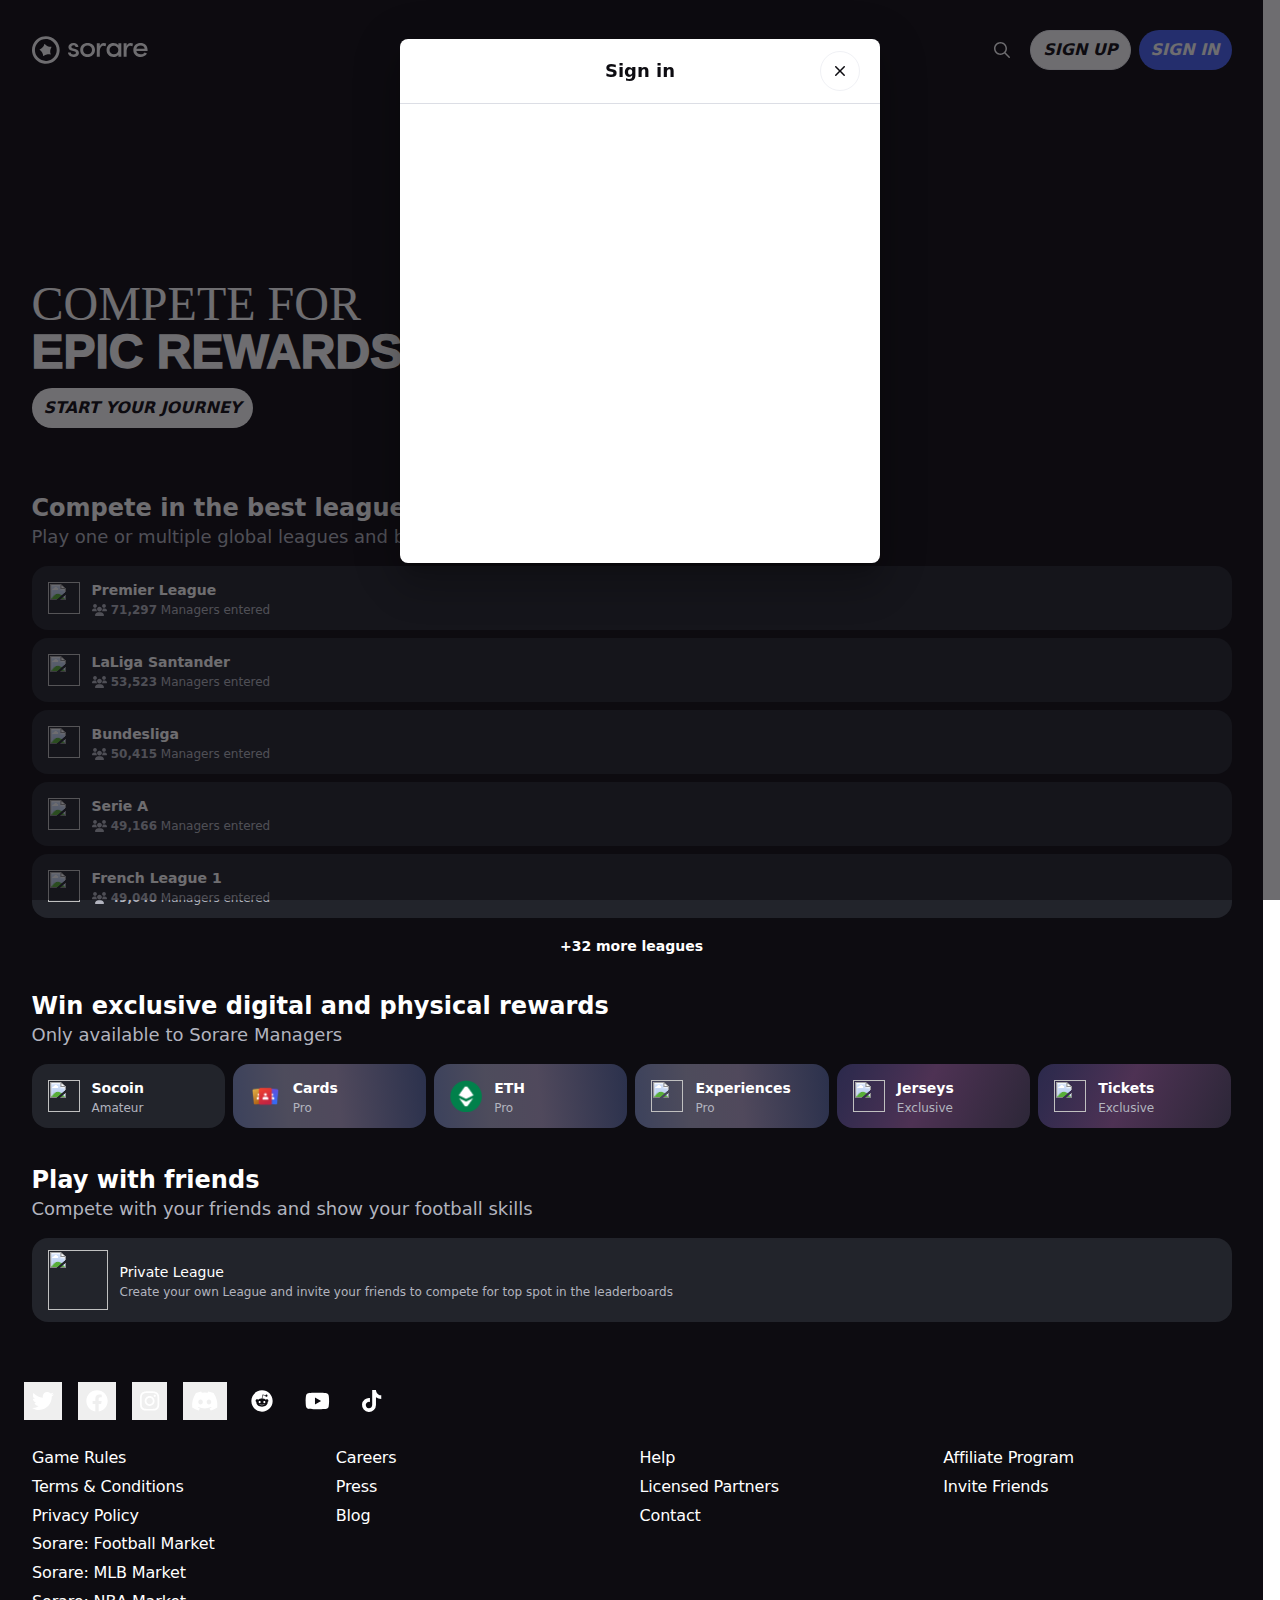
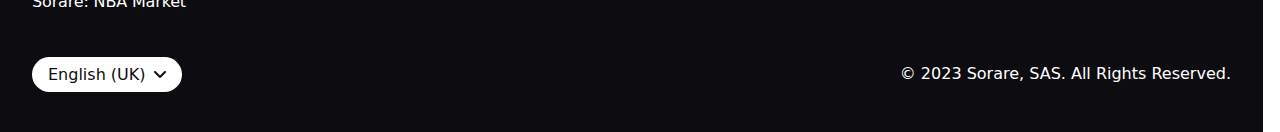
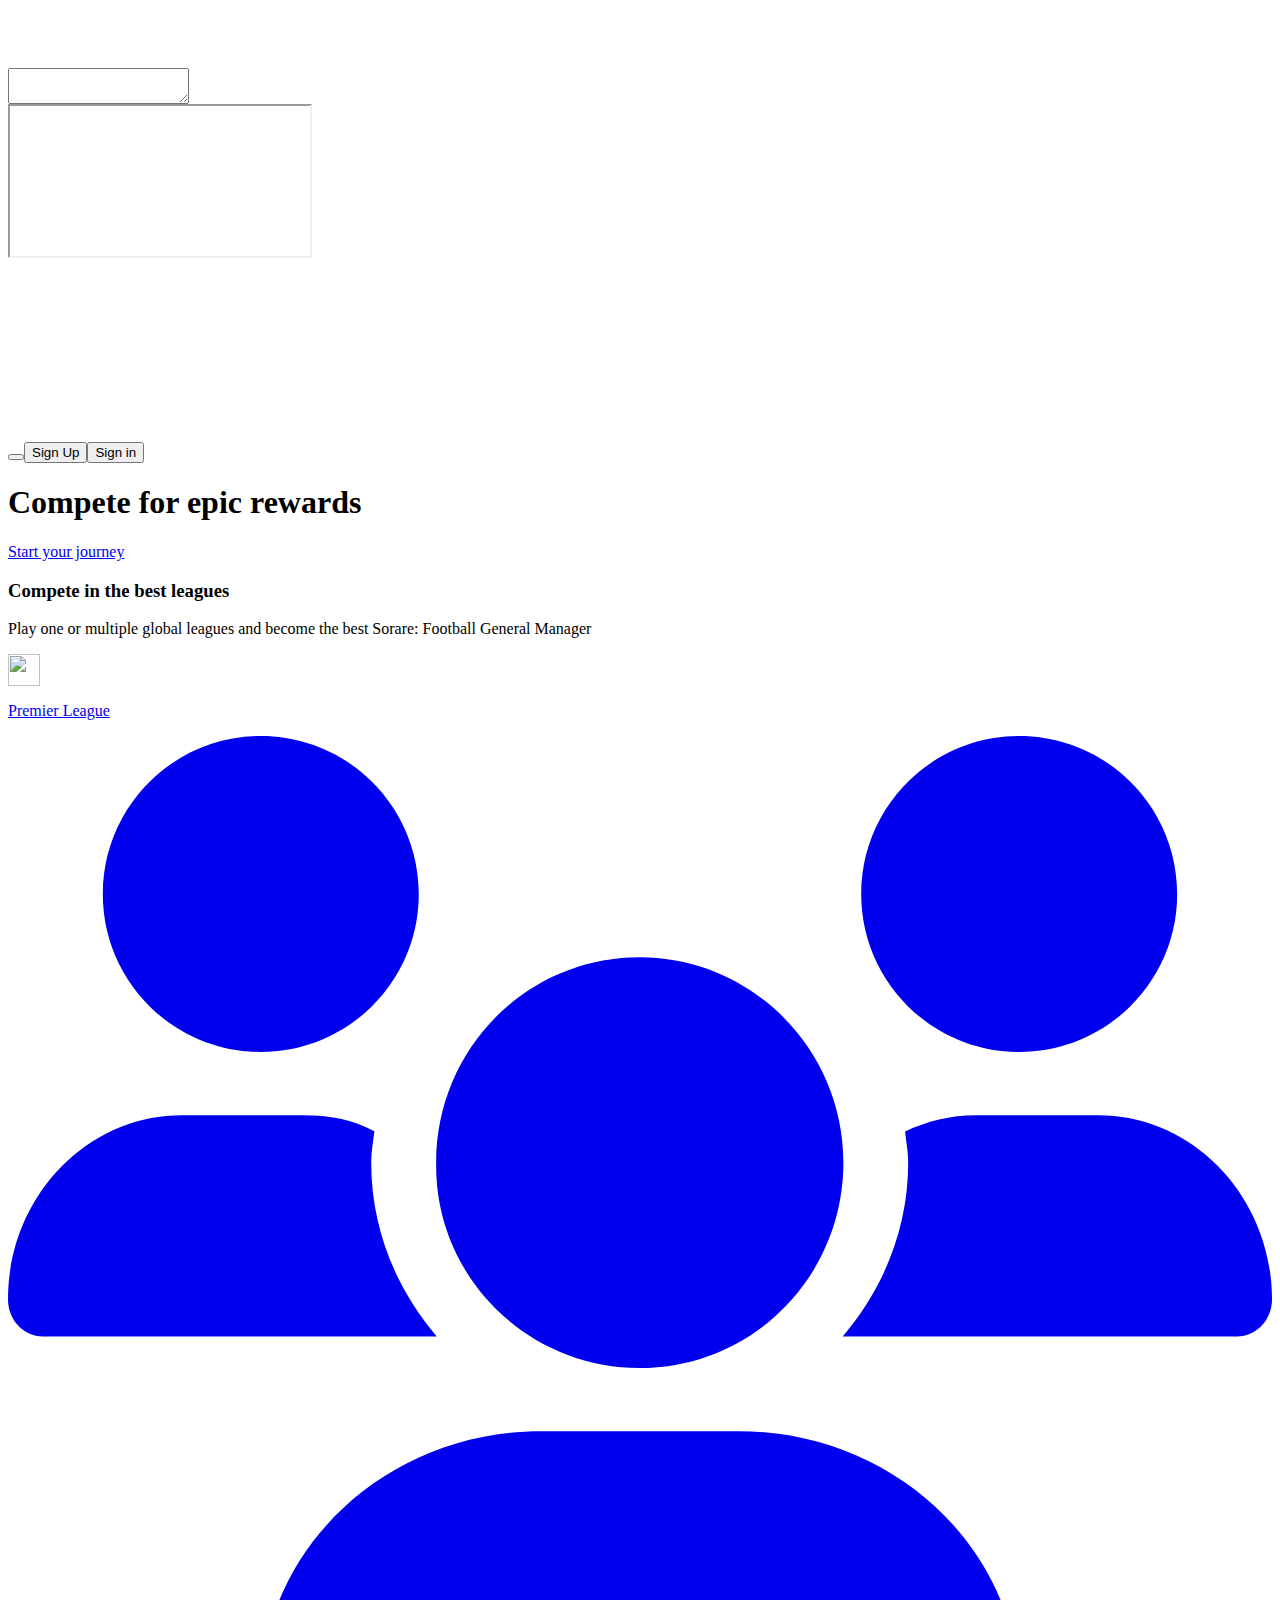
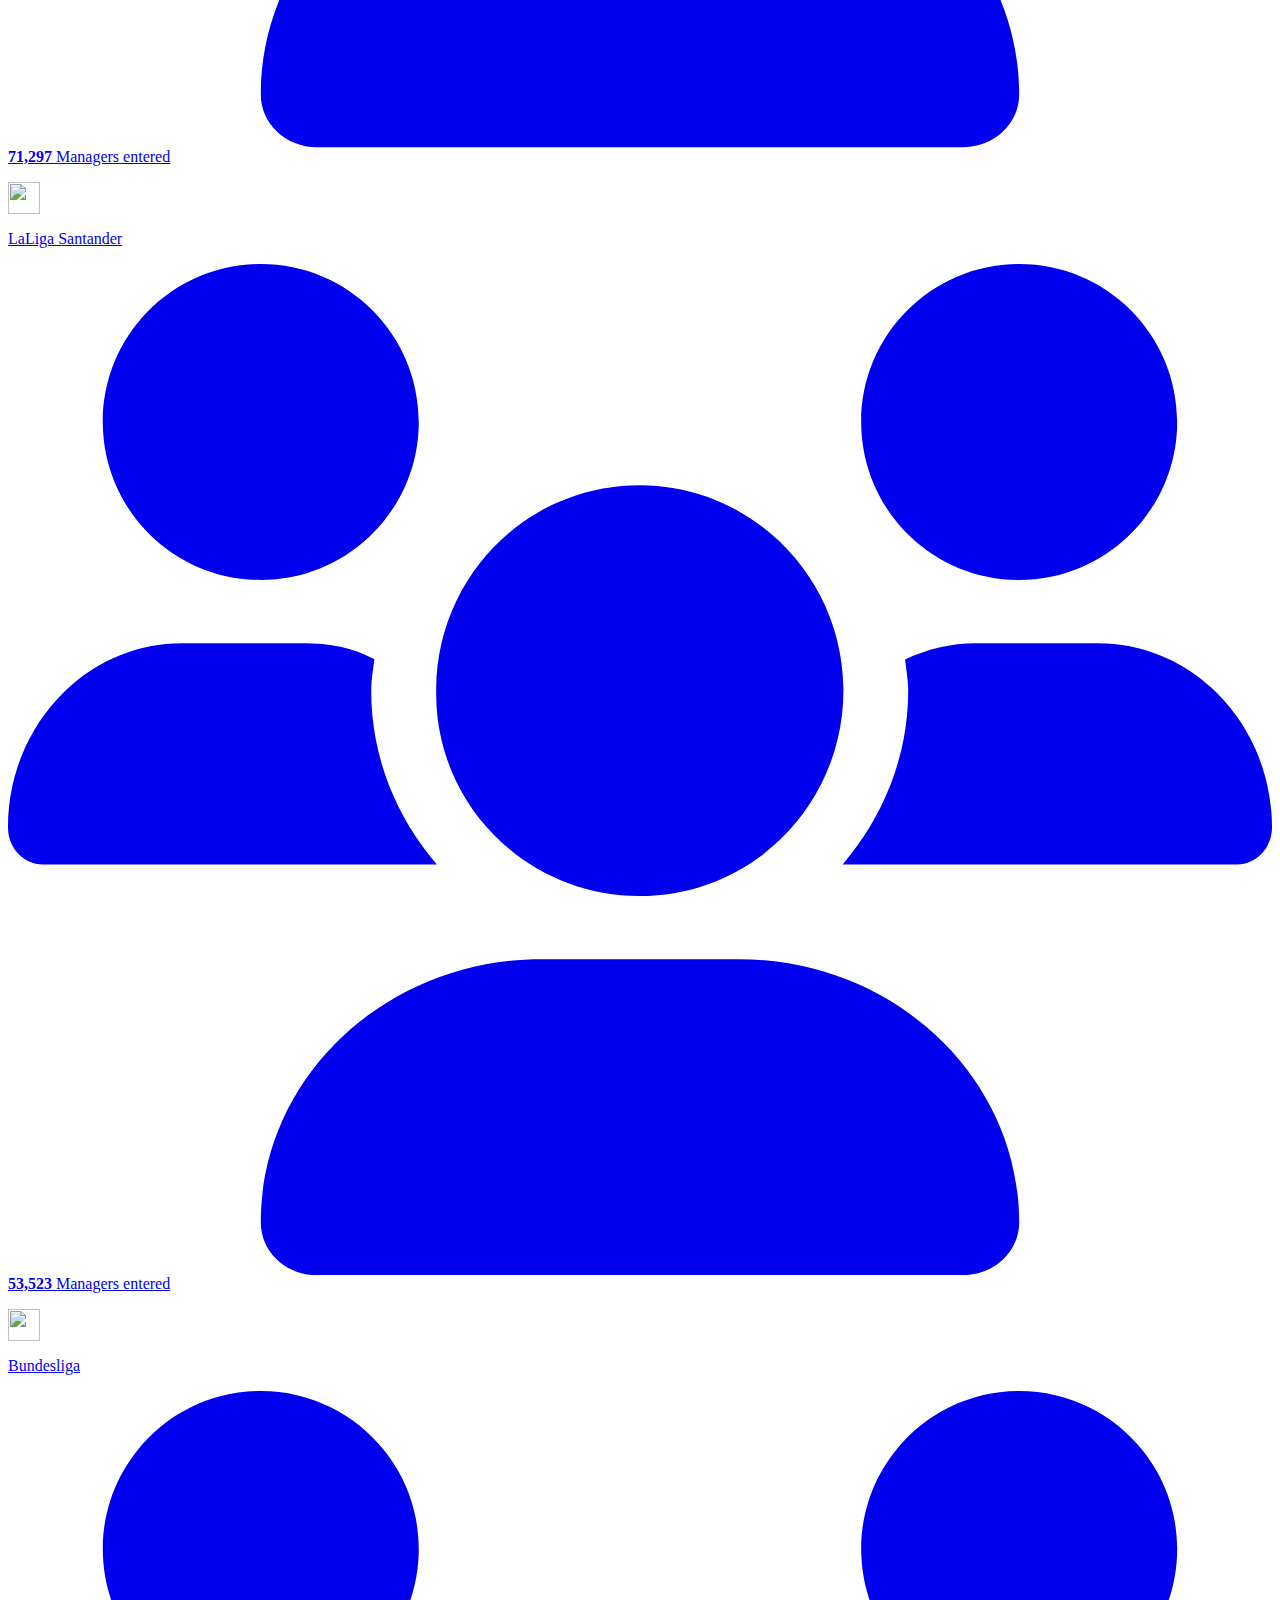
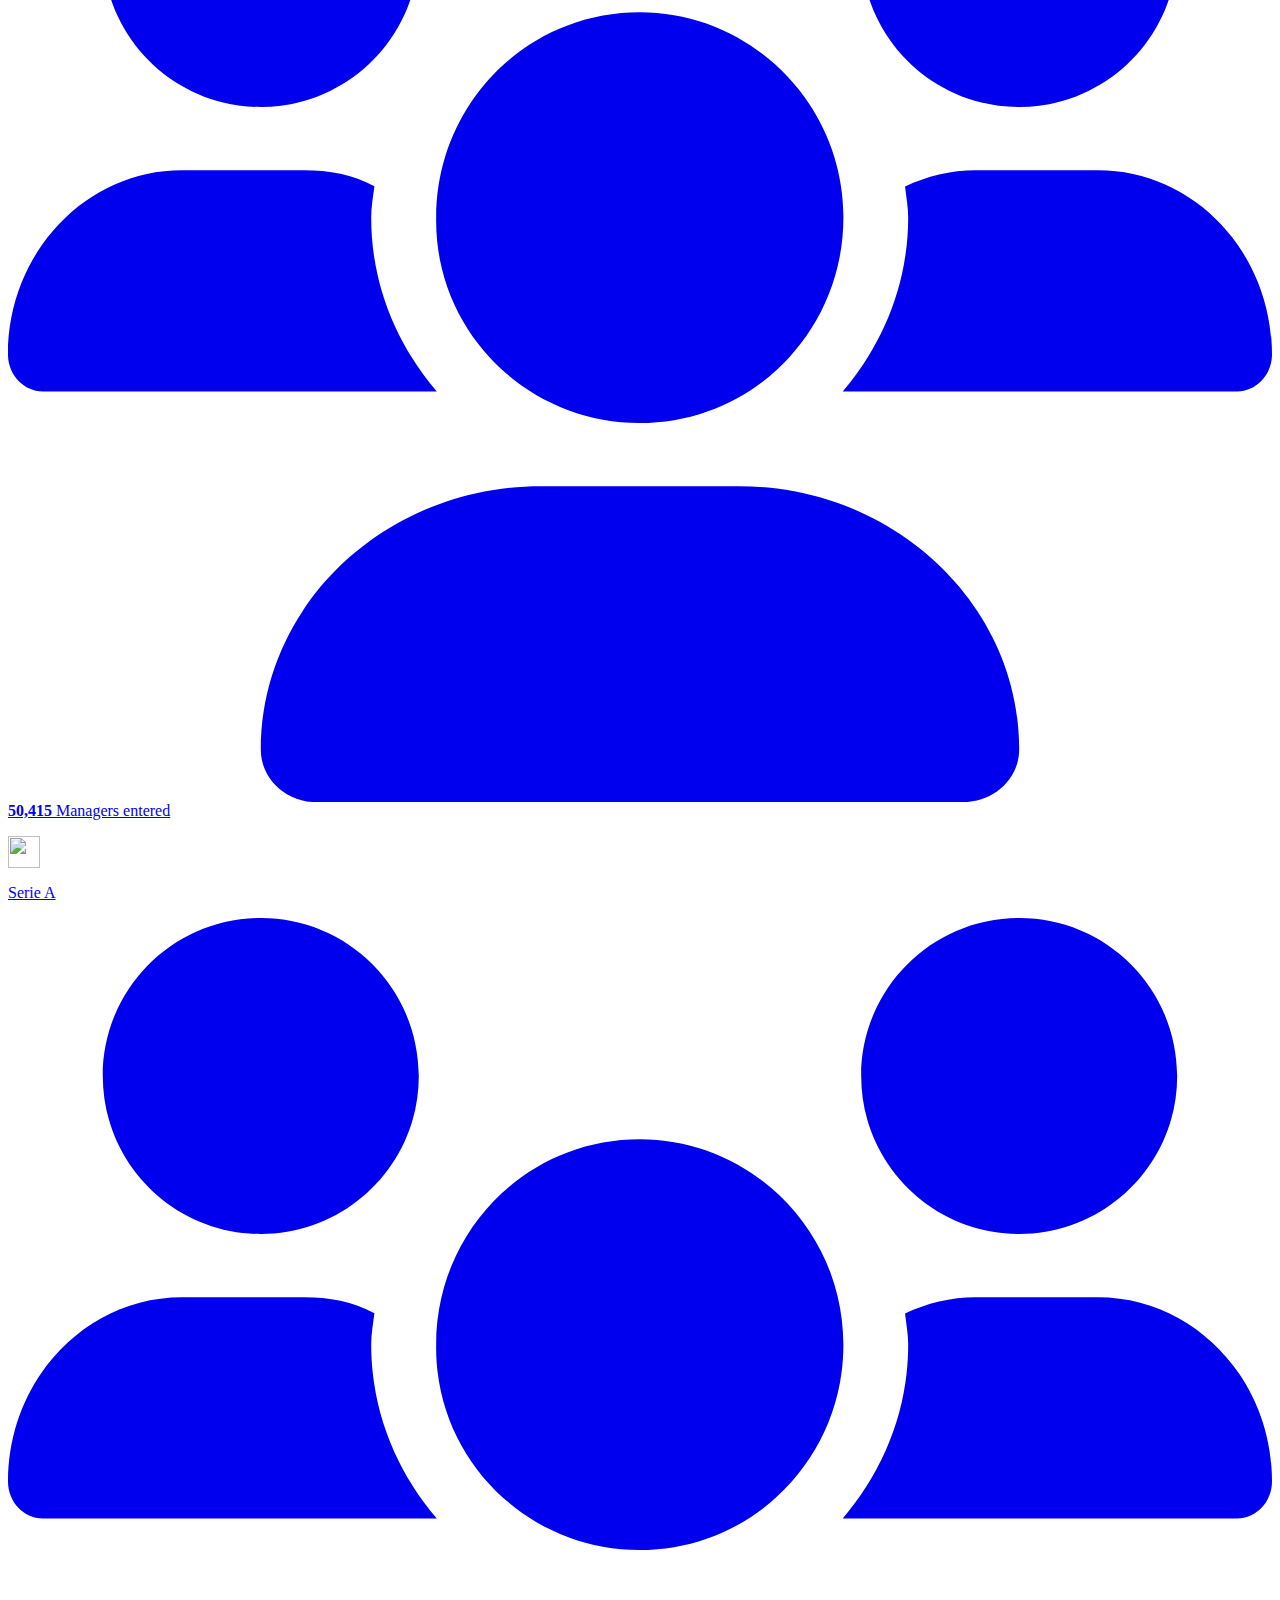
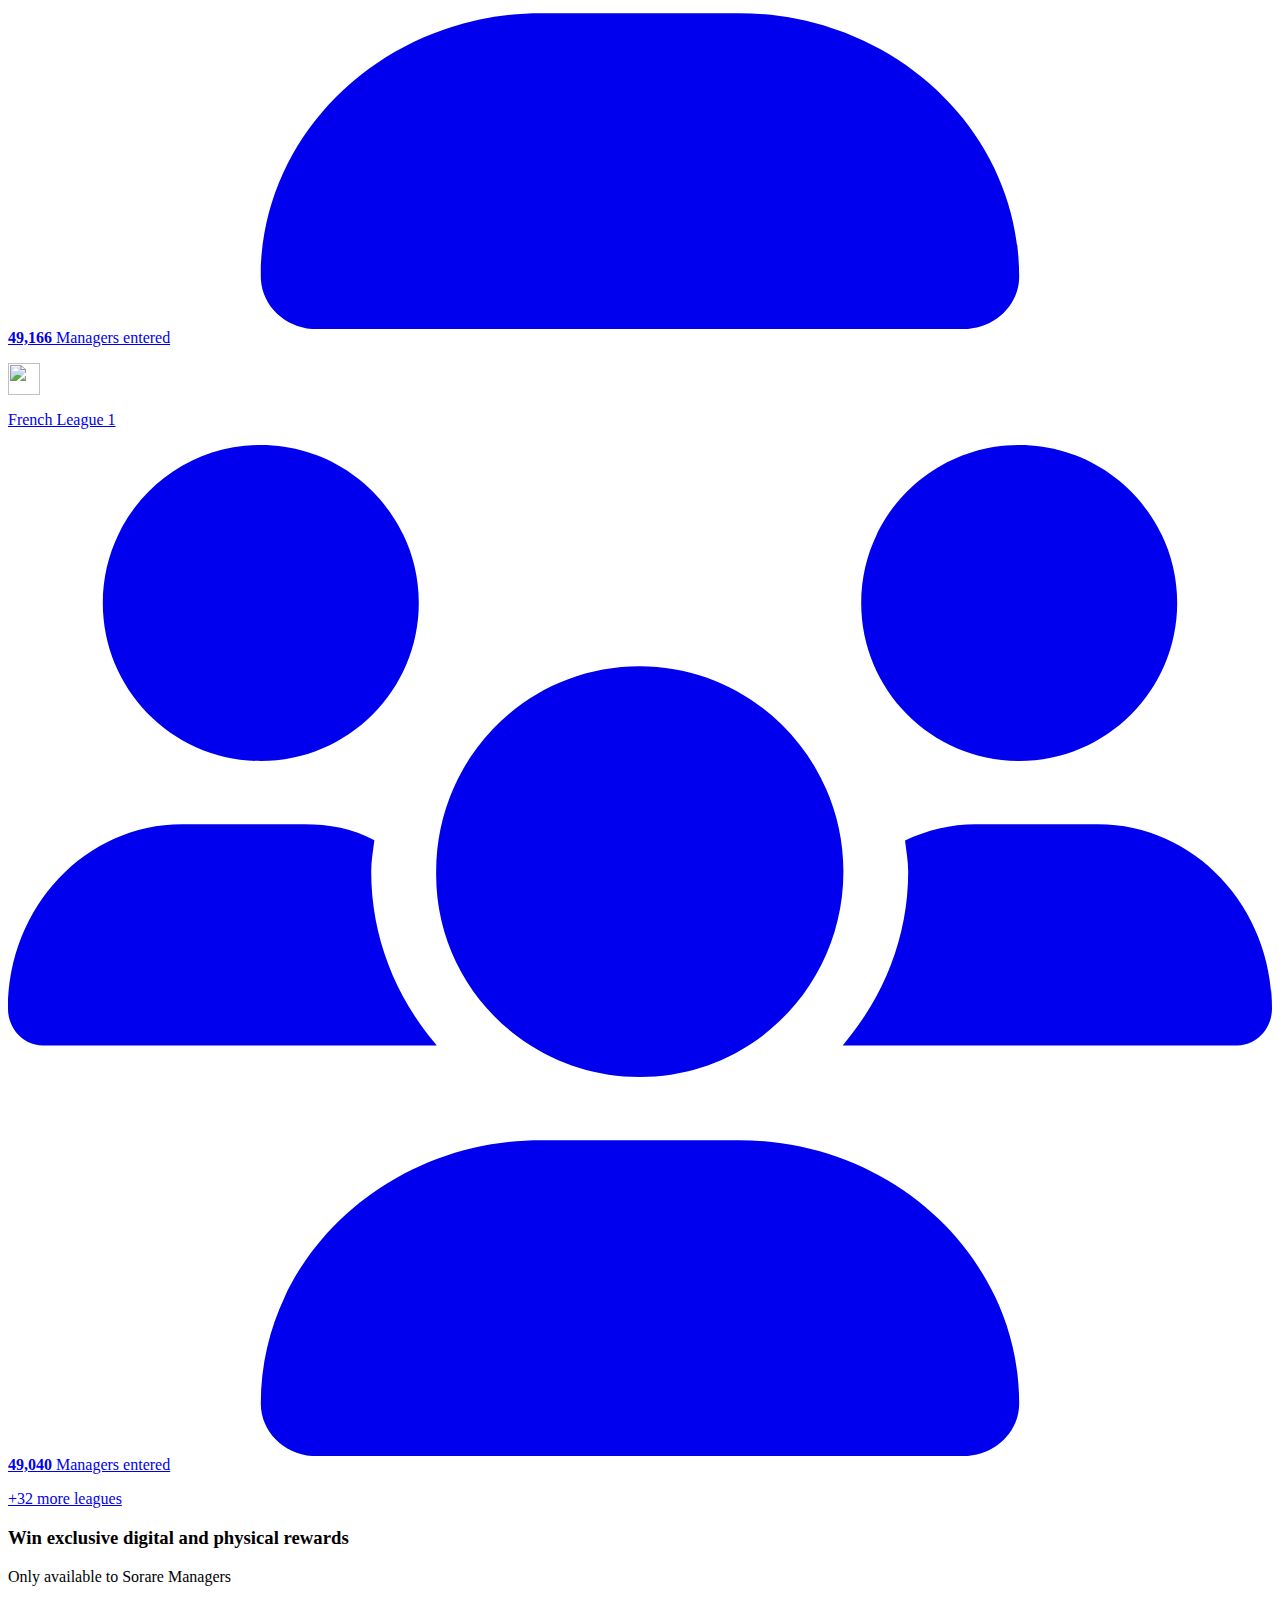
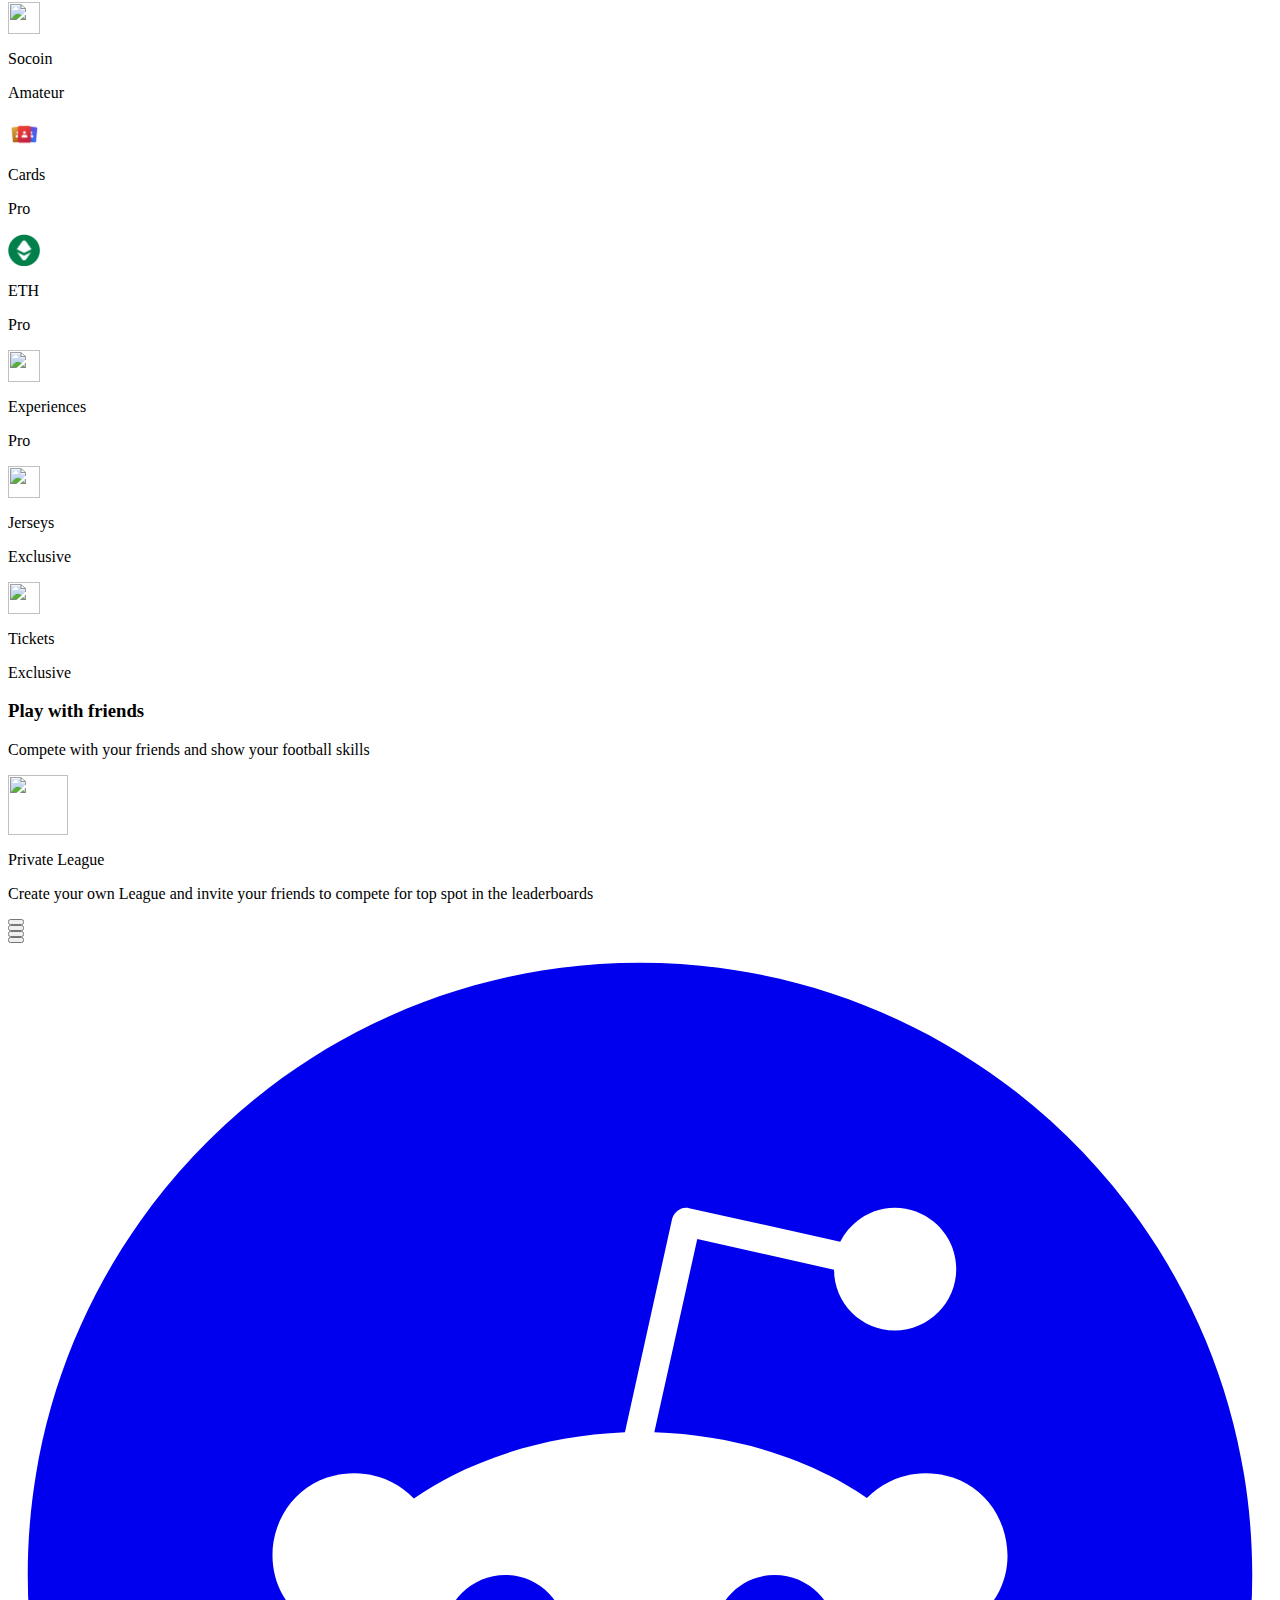
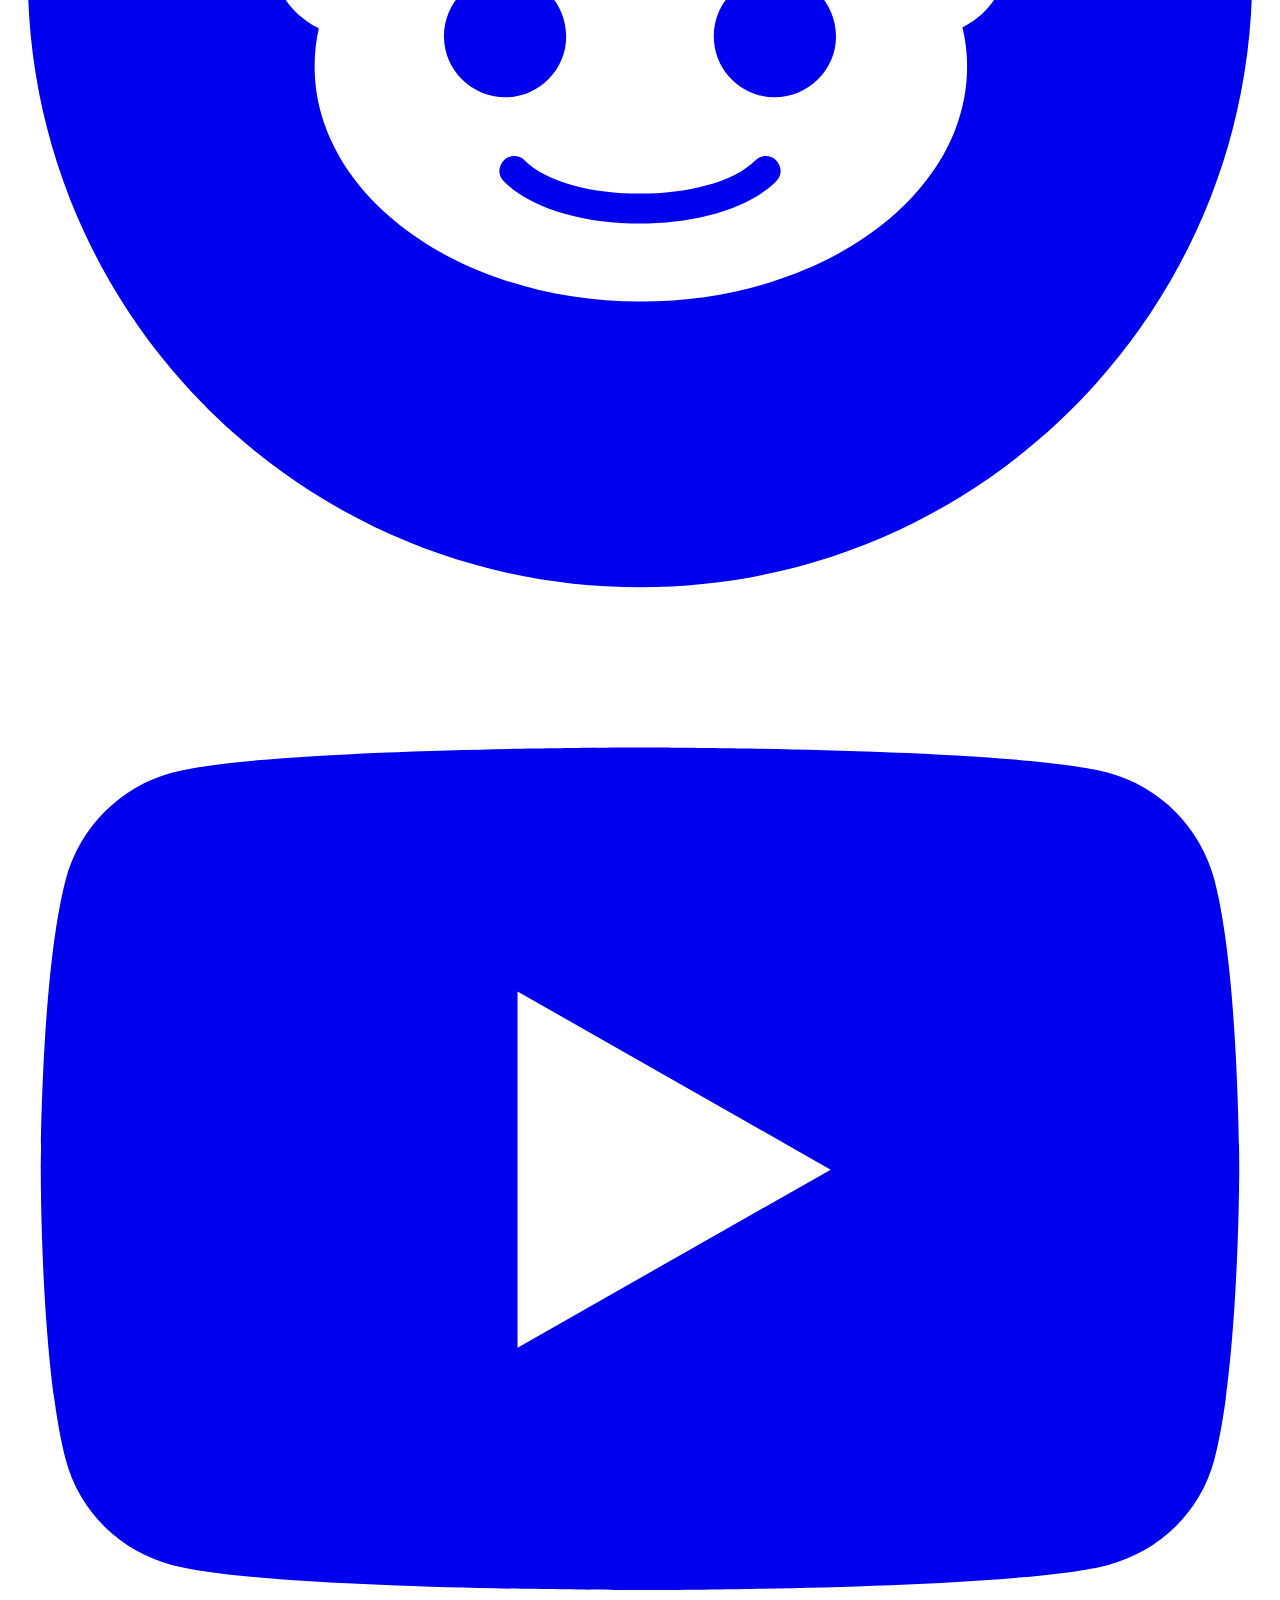
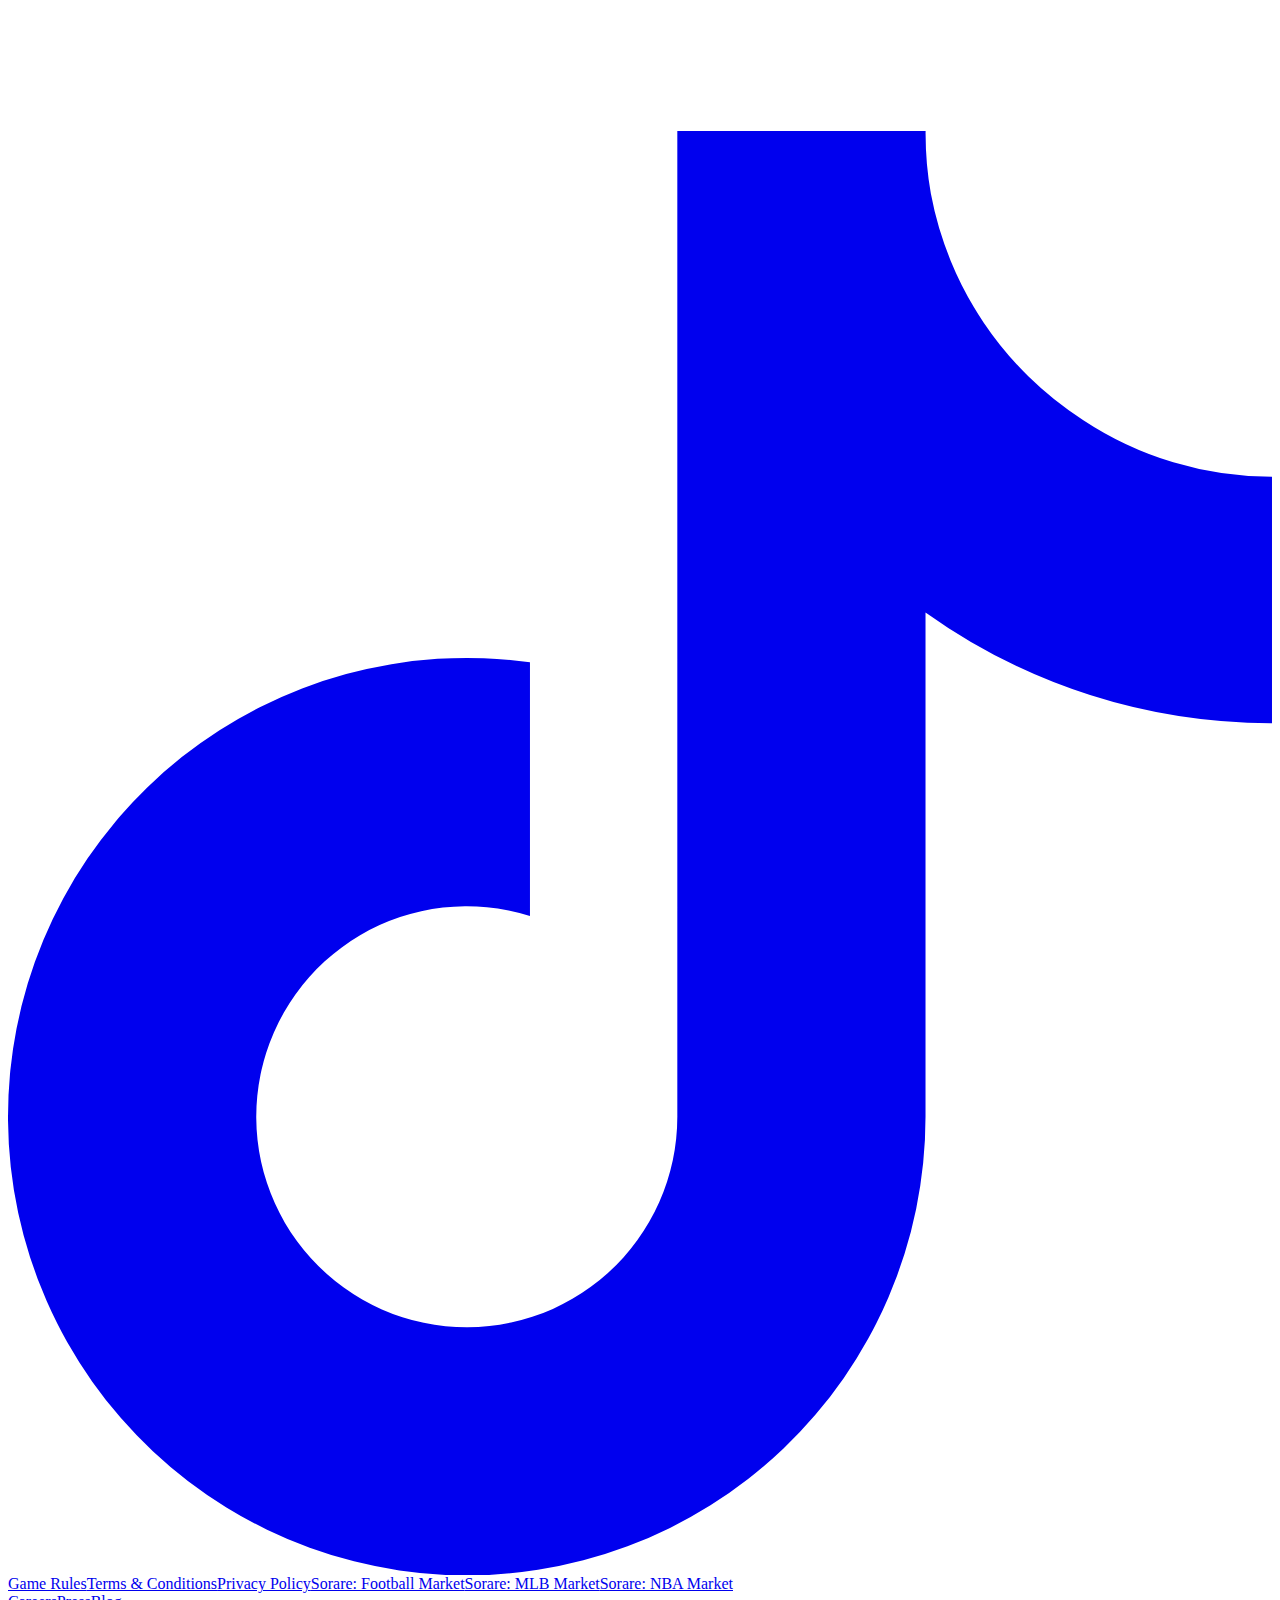
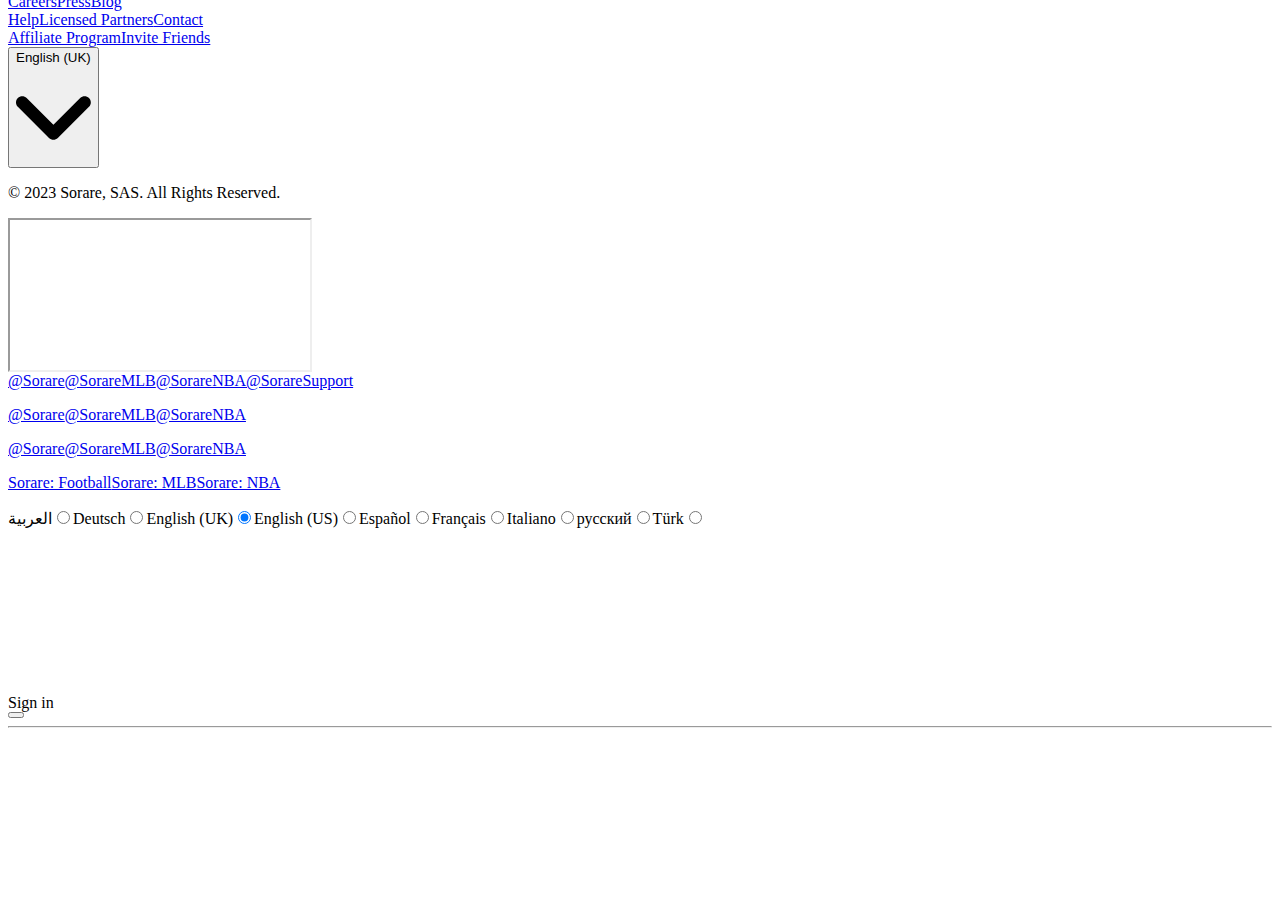
